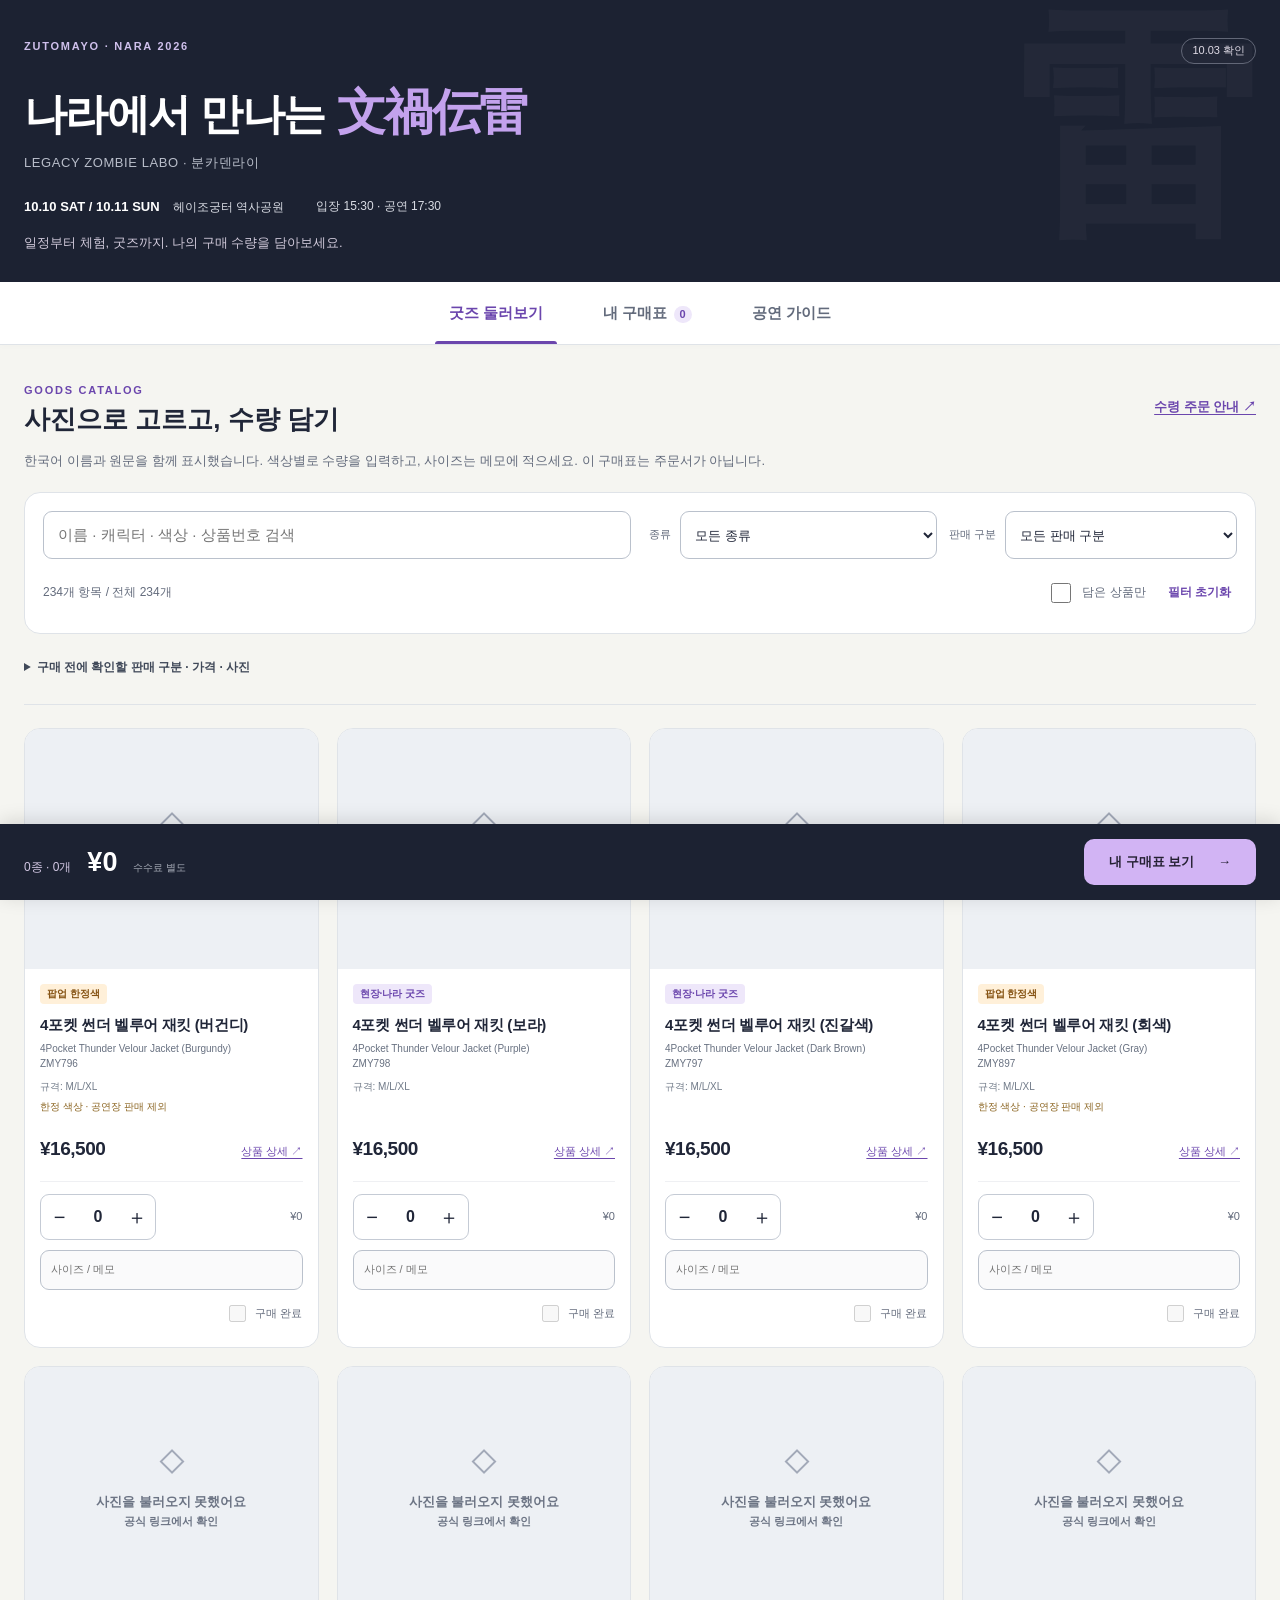
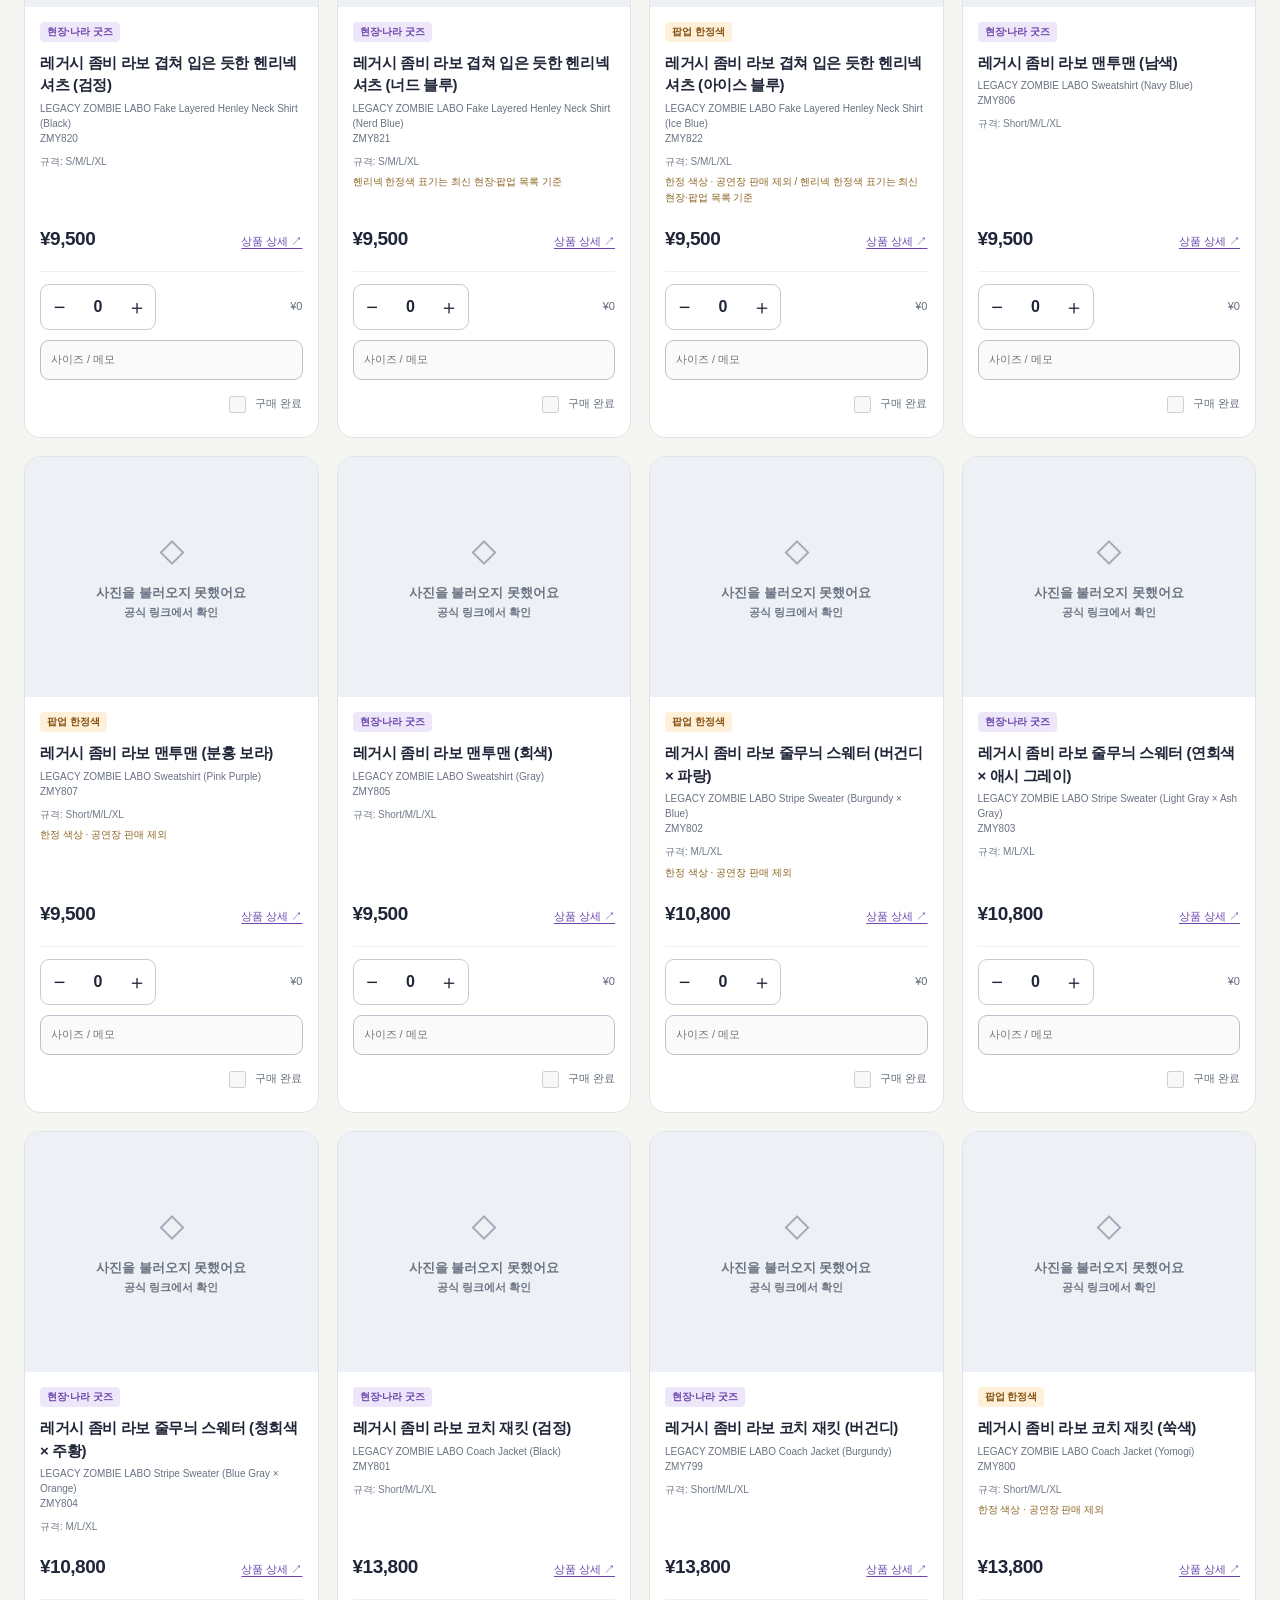
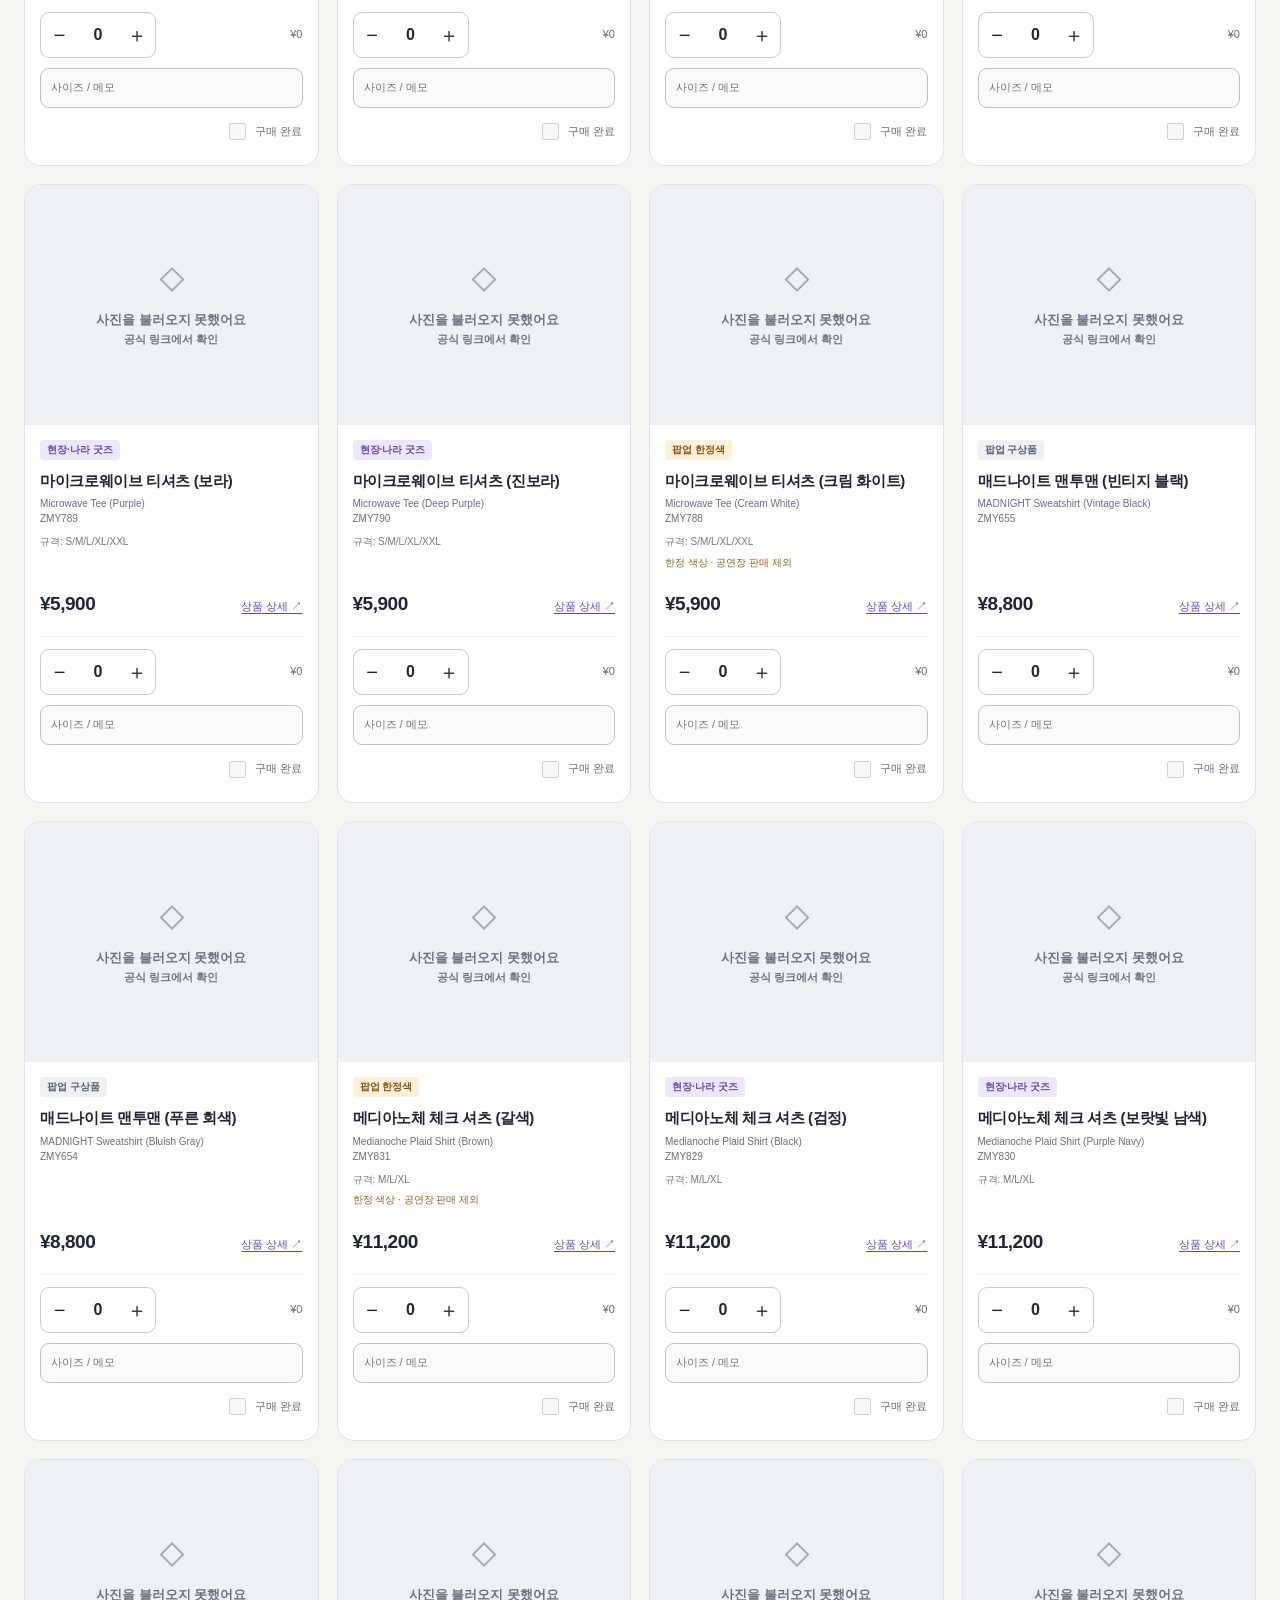
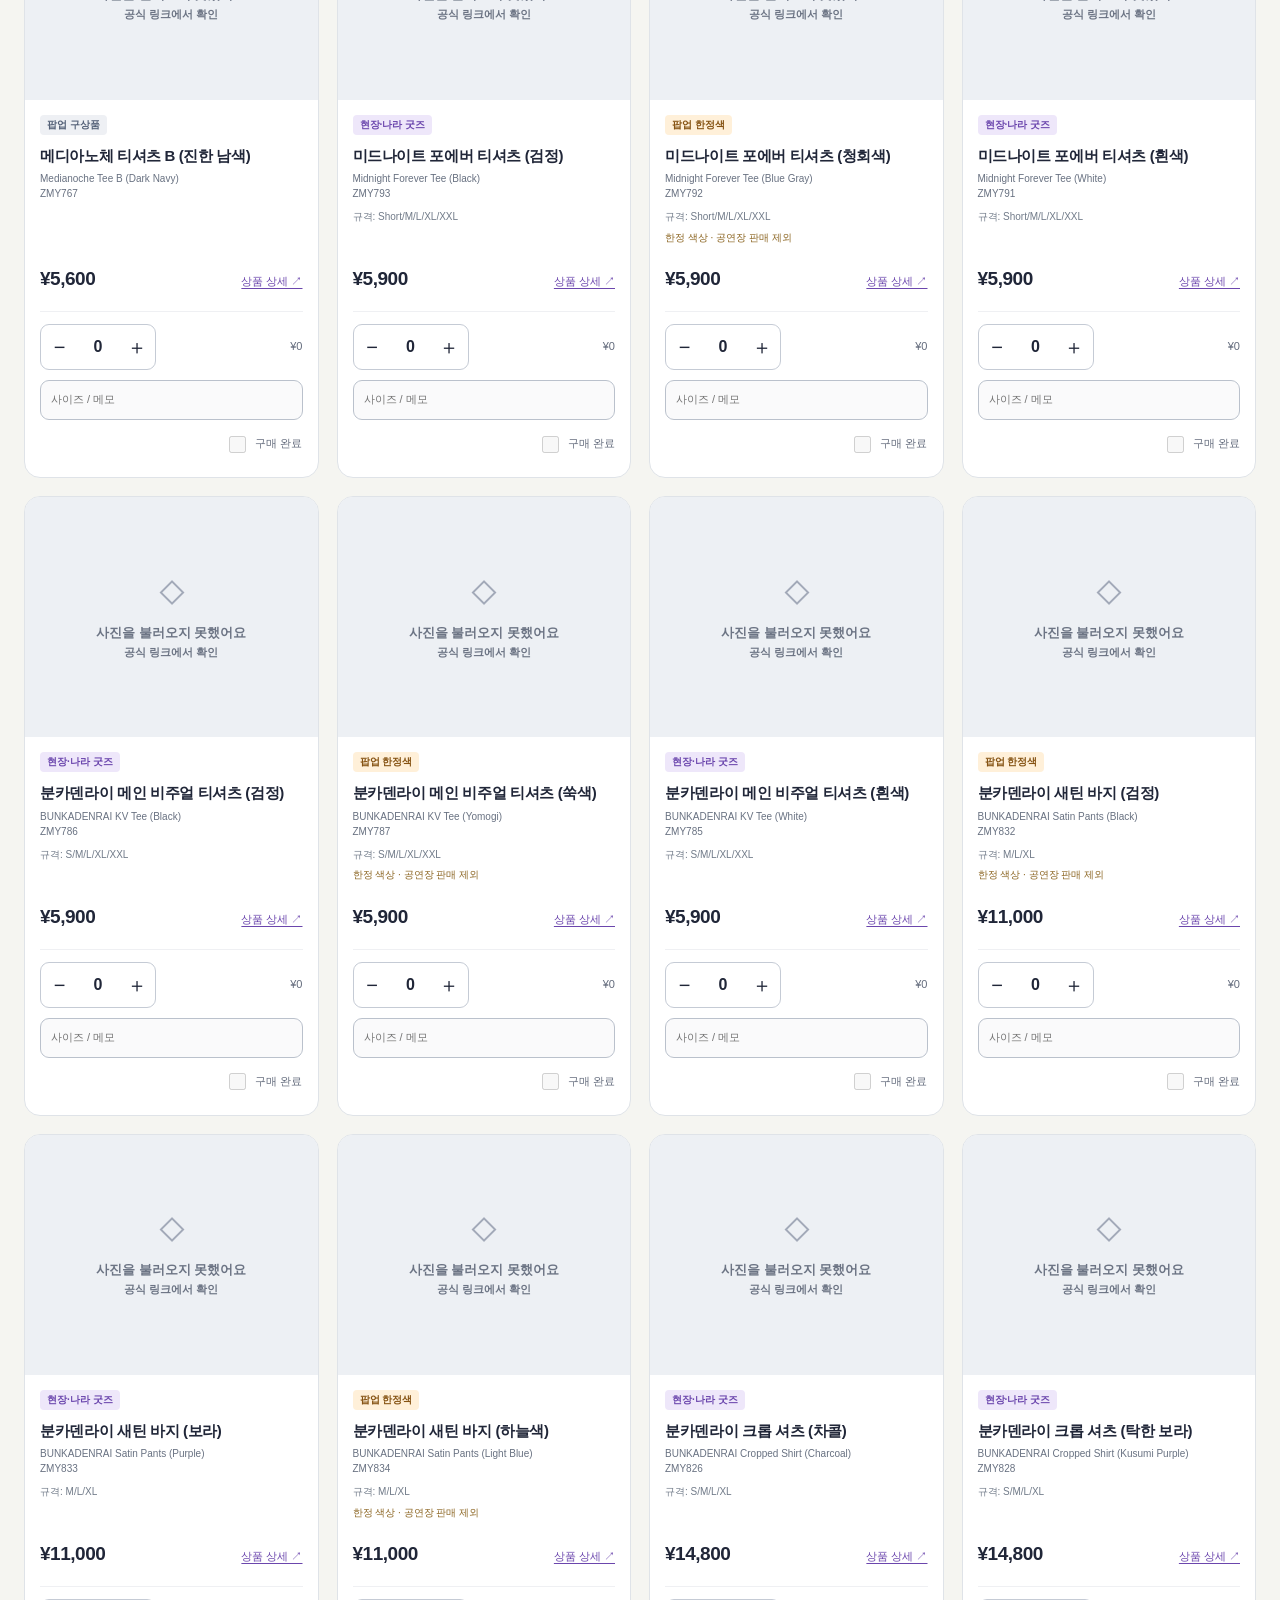
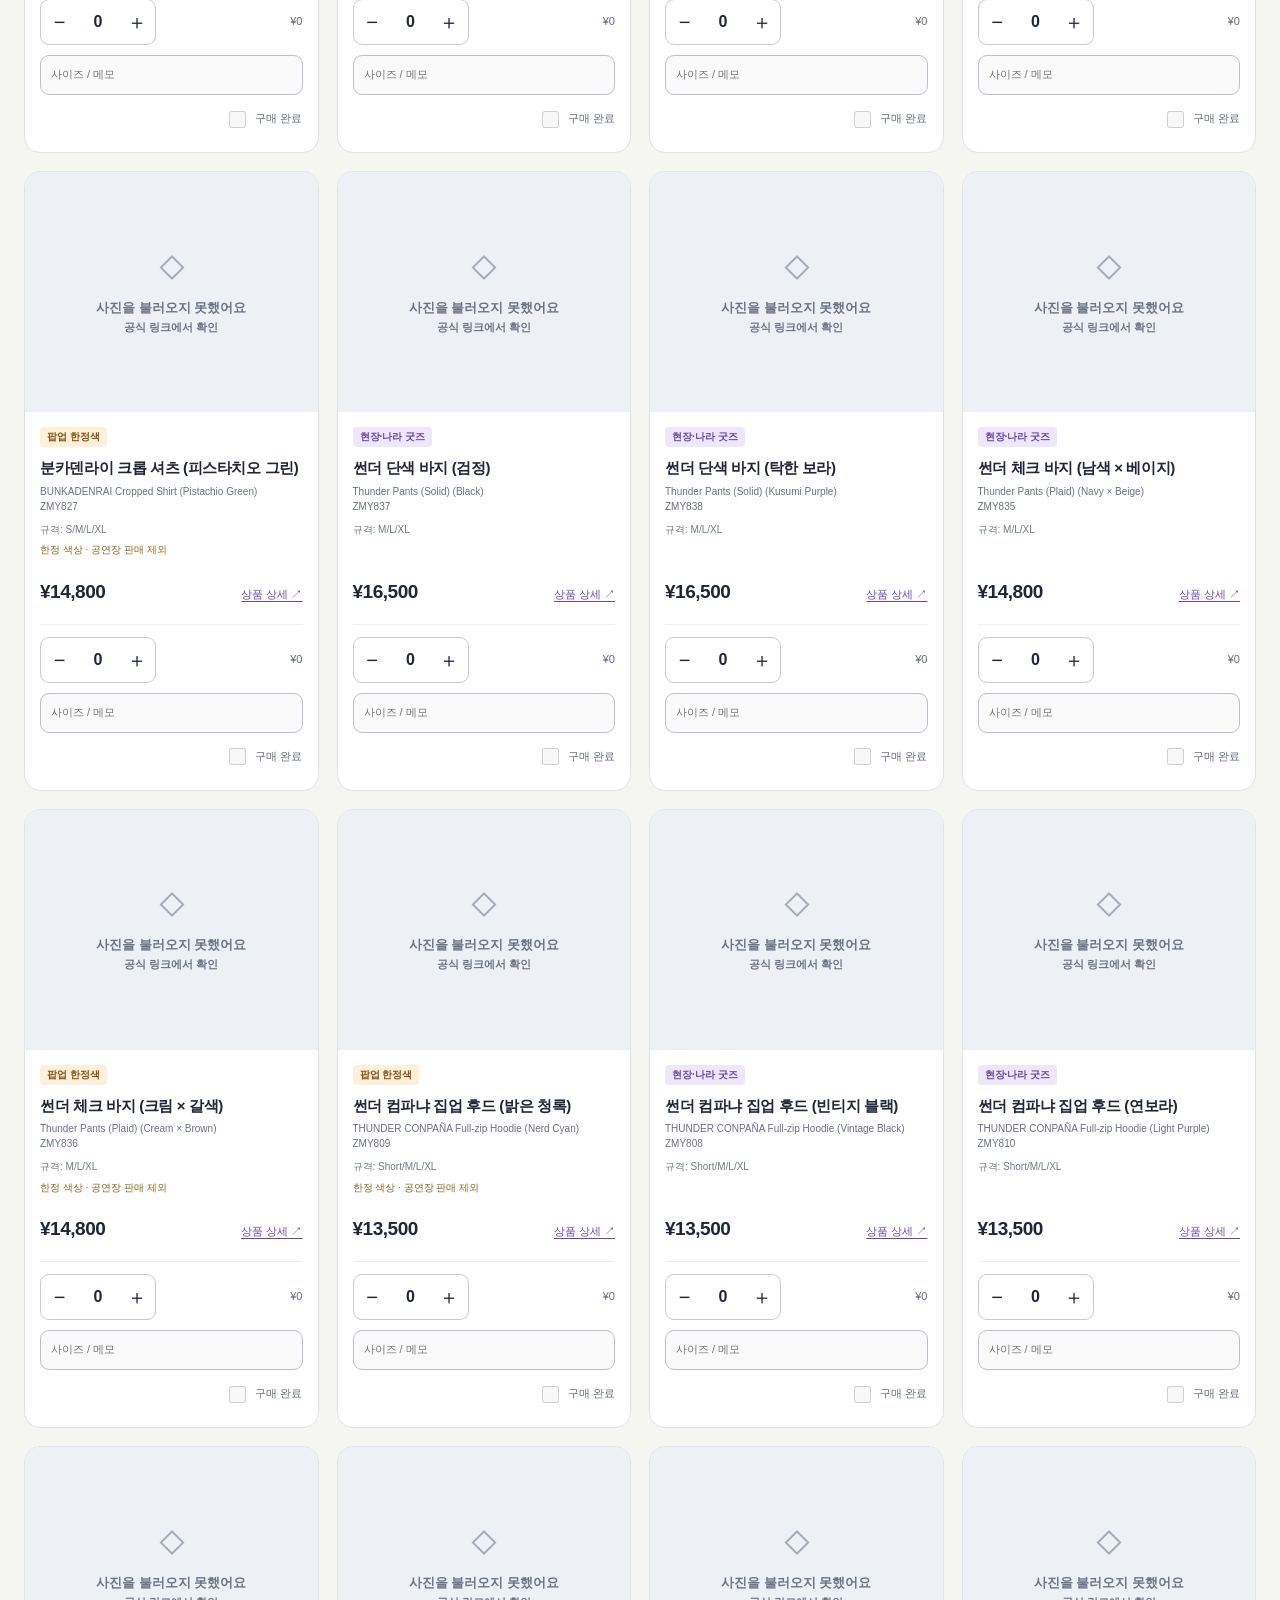
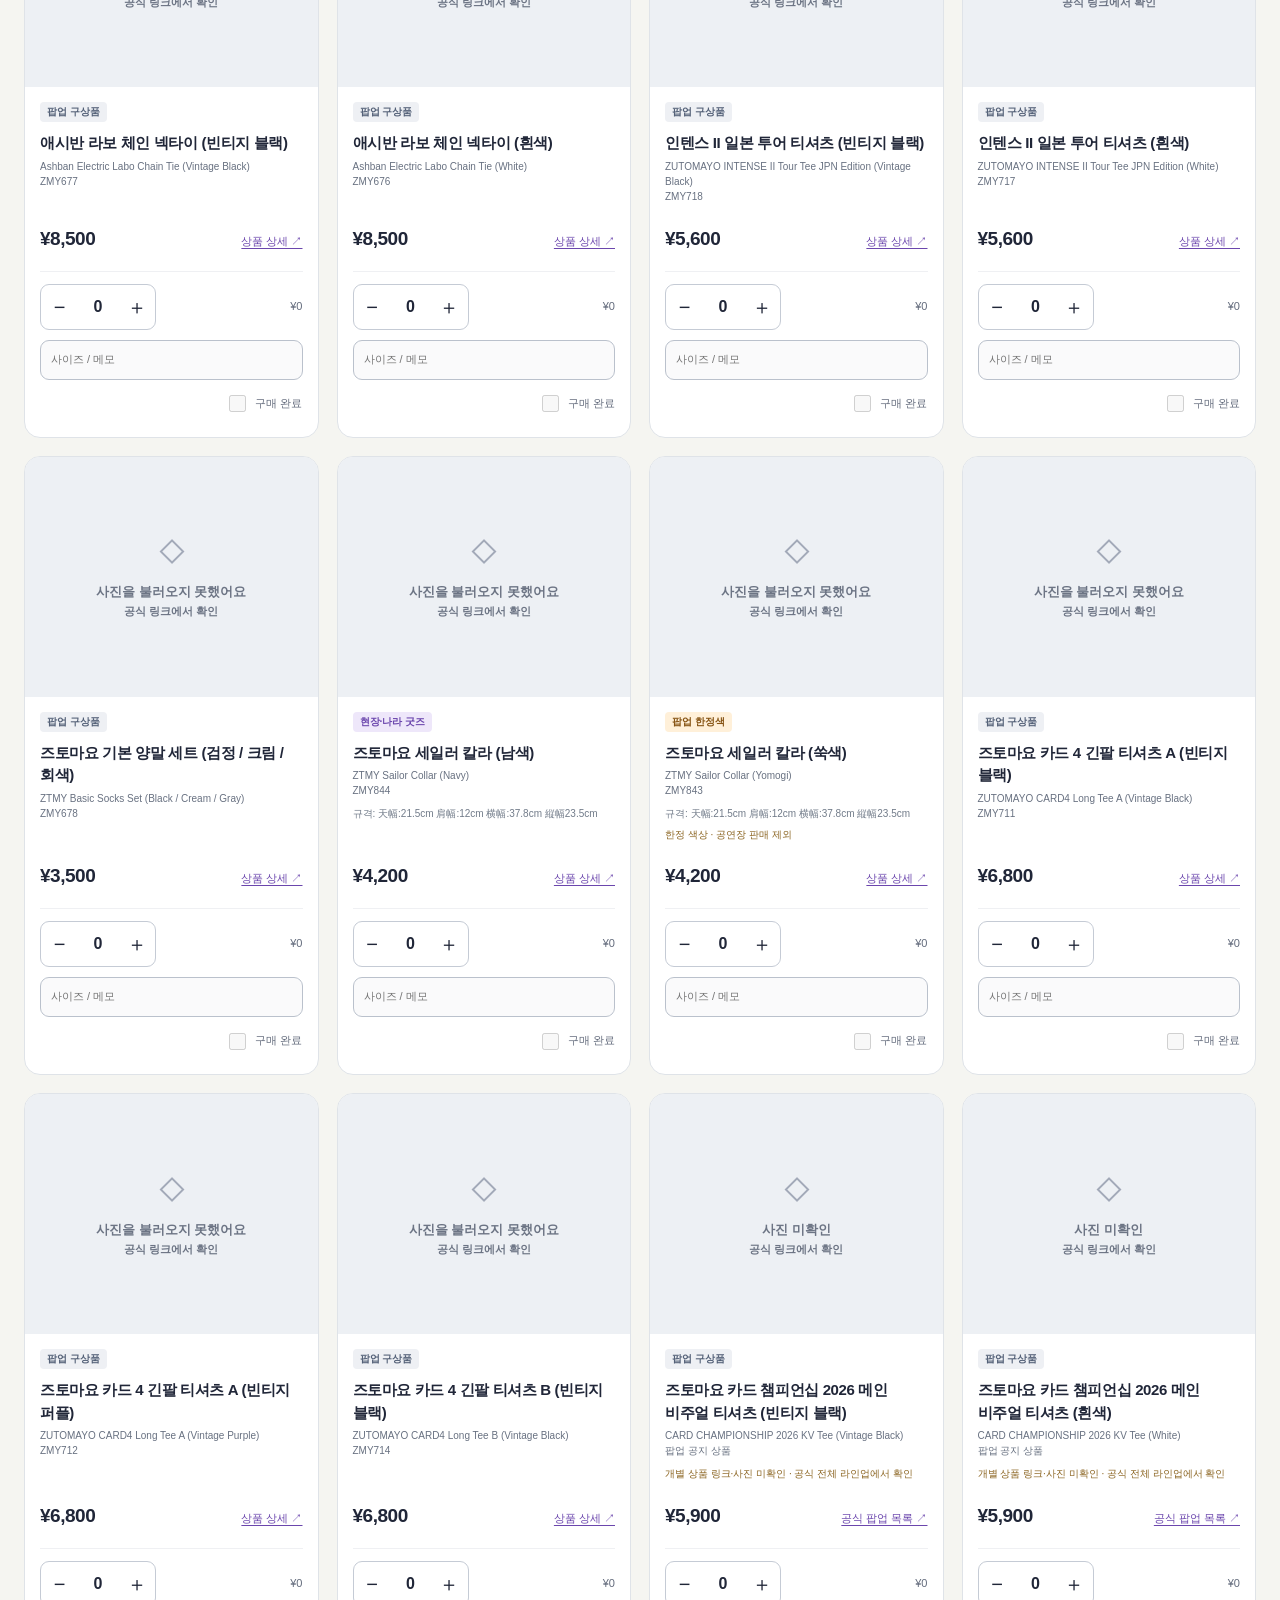
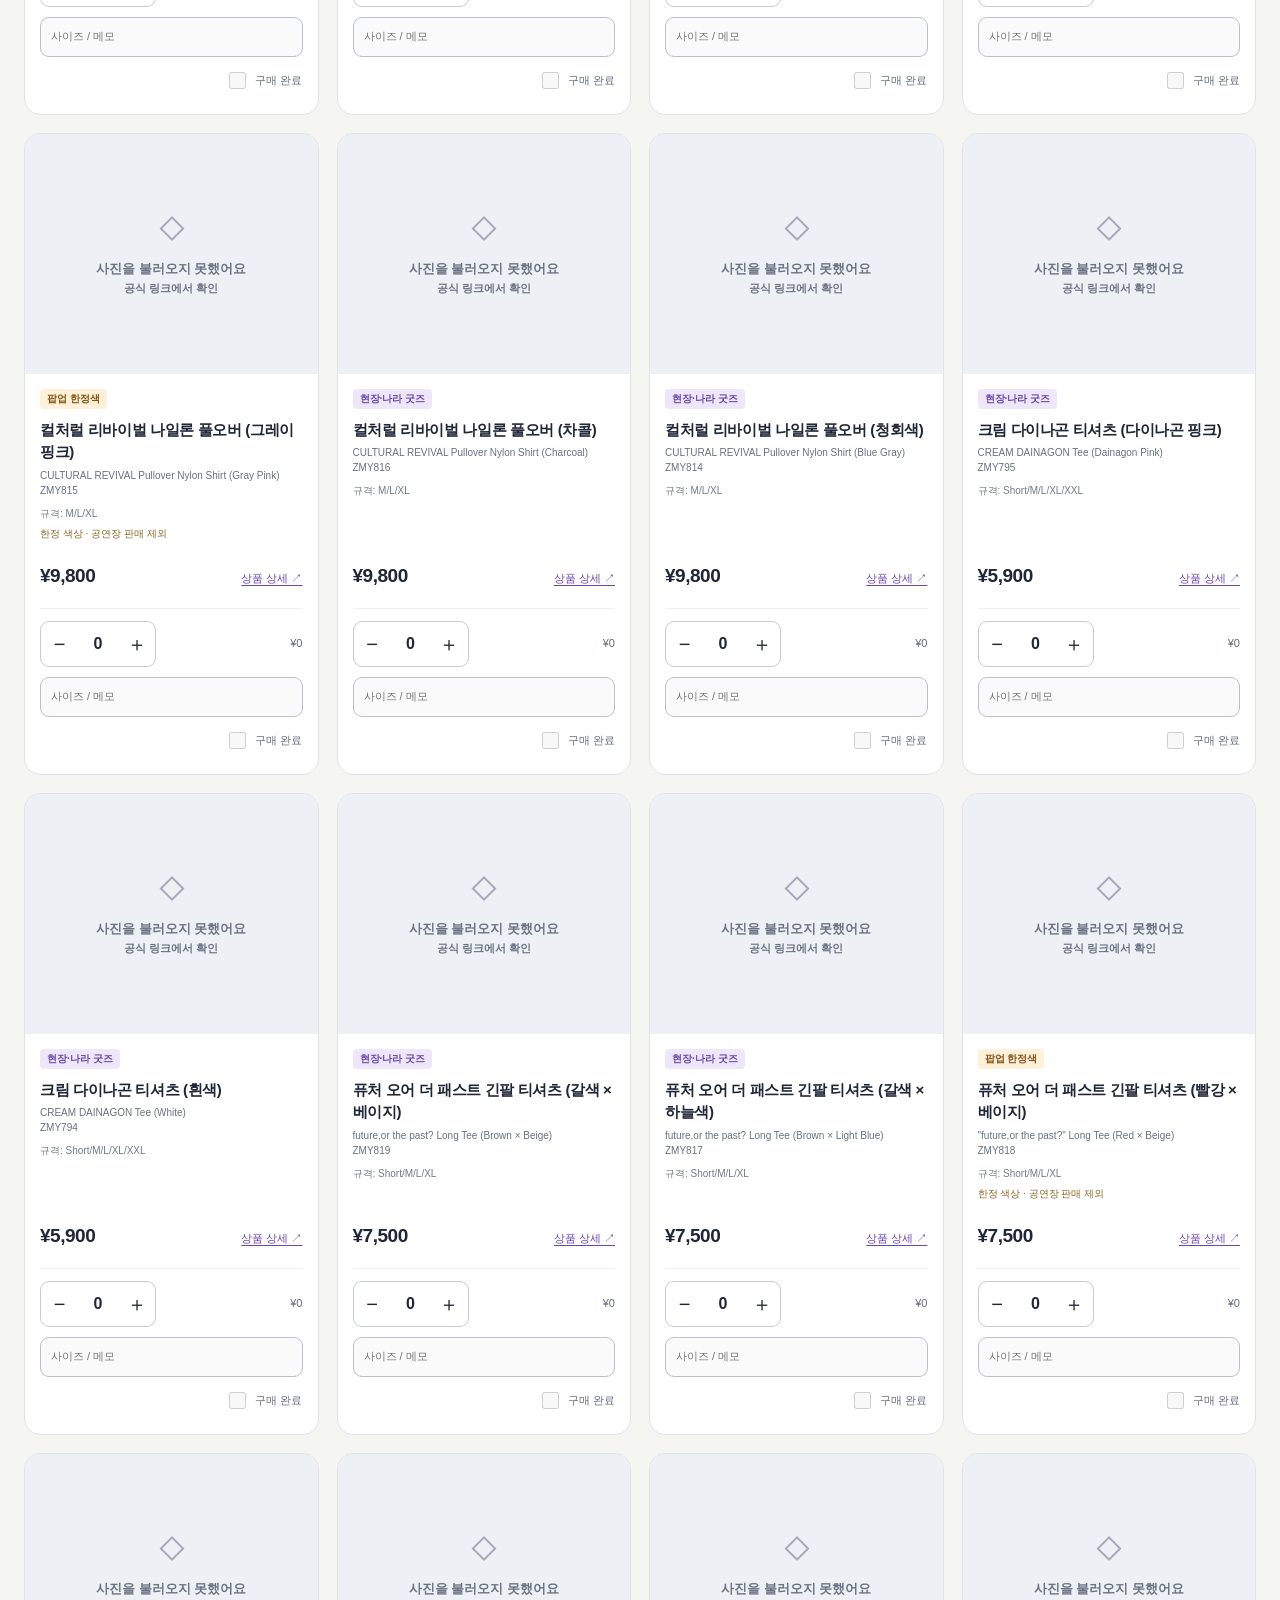
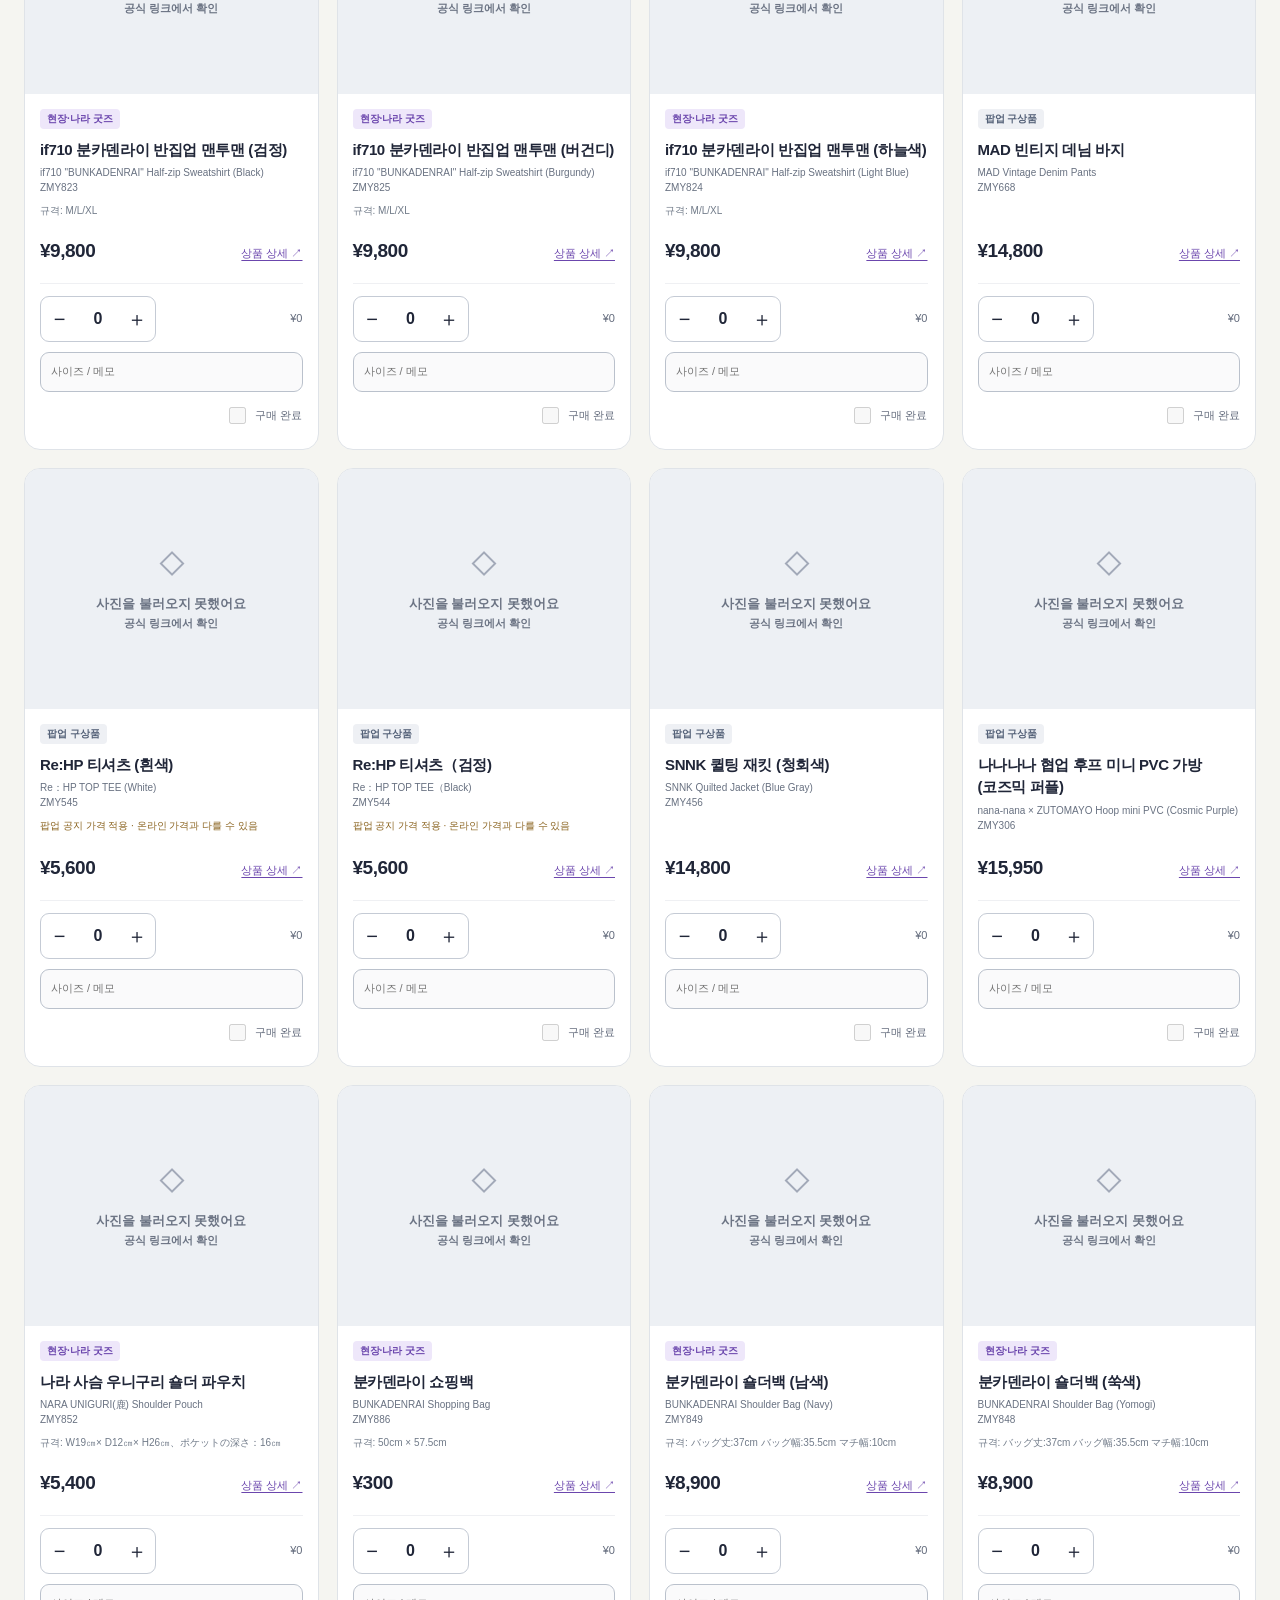
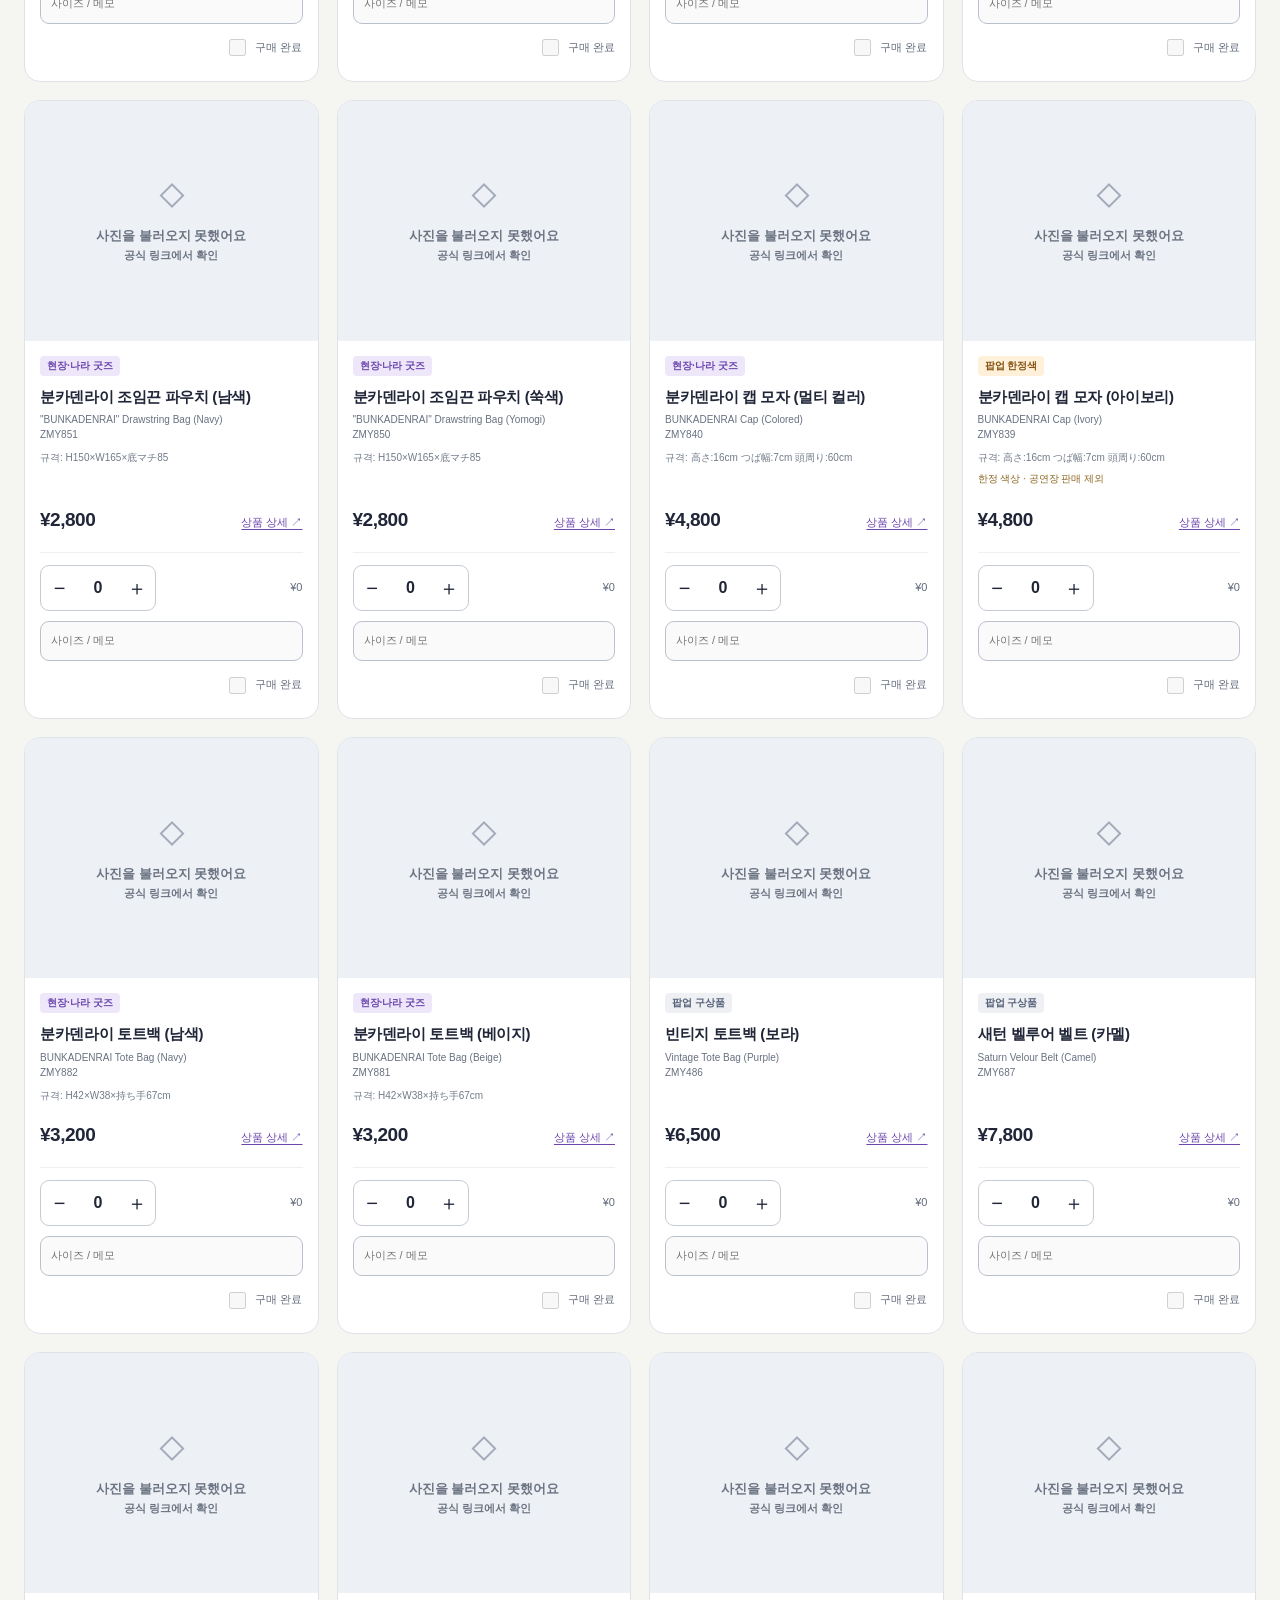
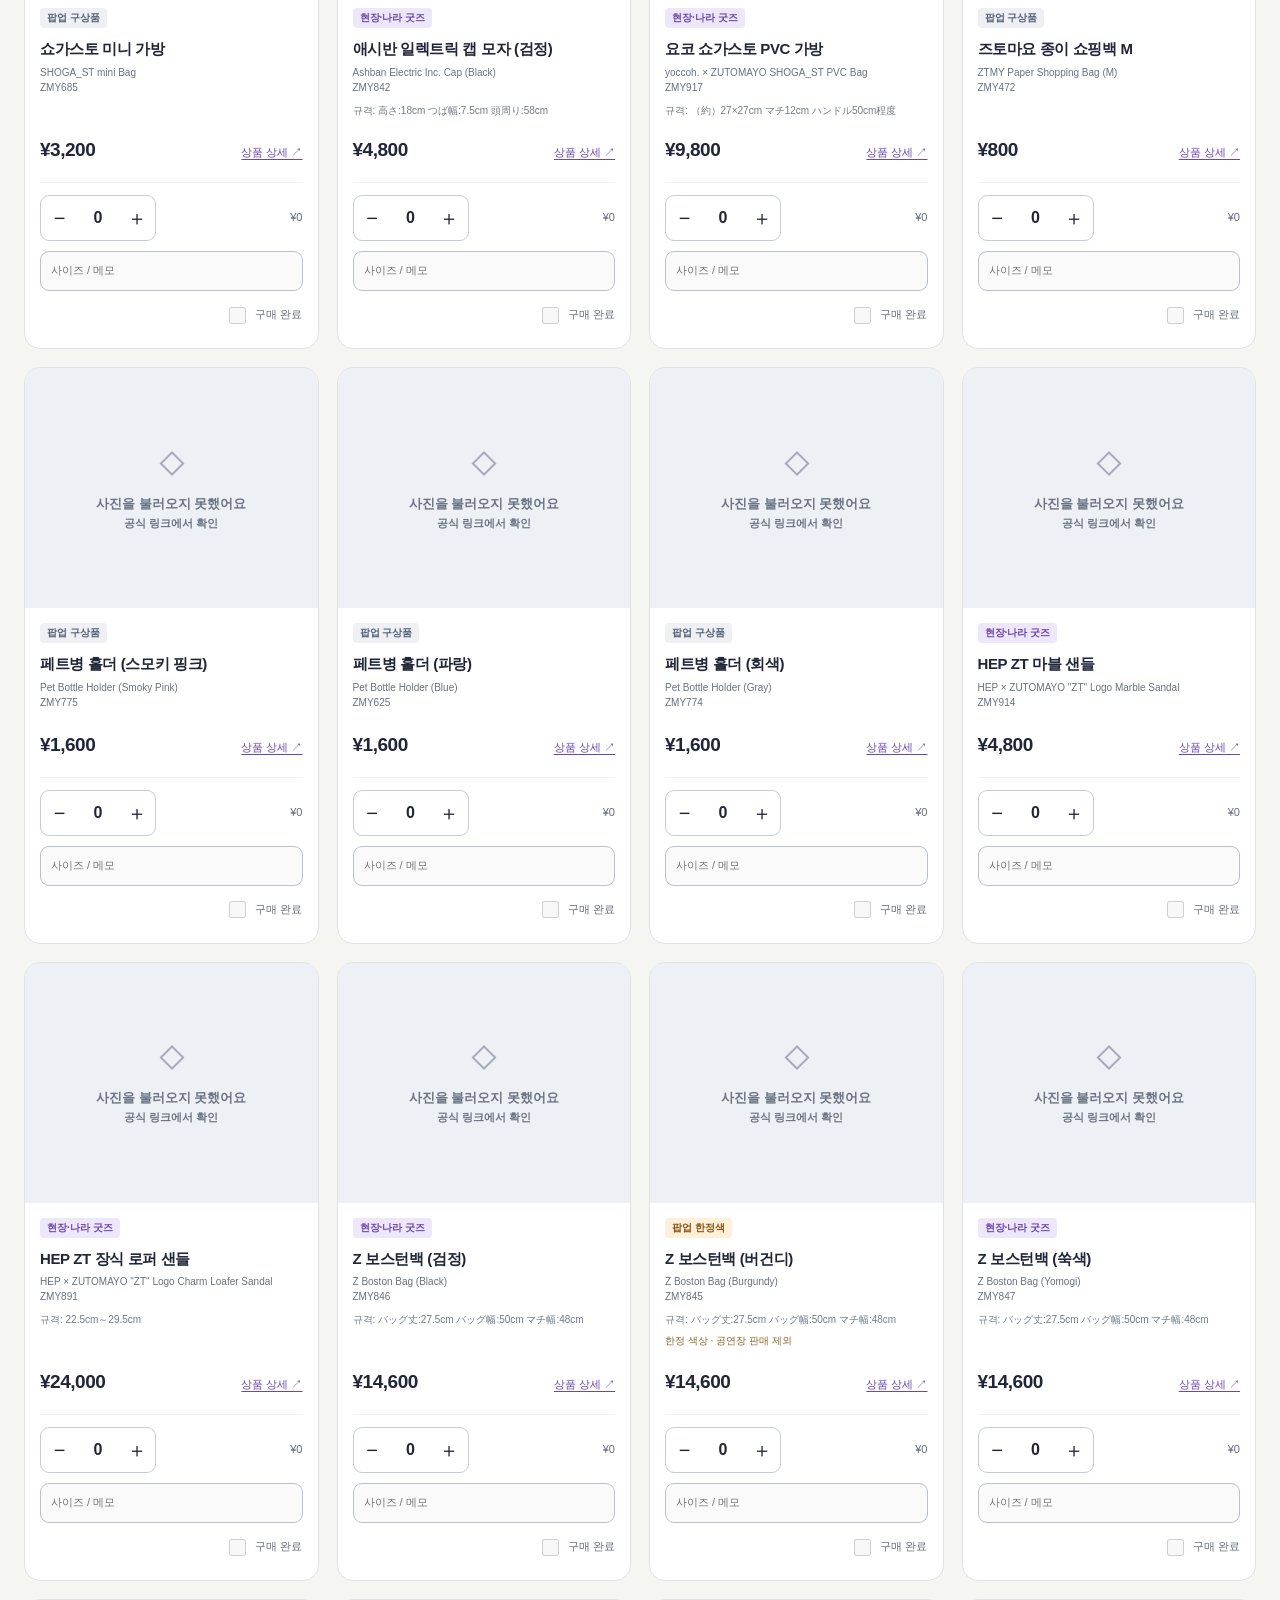
==== index.html @ 3fb605ea "Add Korean Nara concert guide and mobile goods planner" ====
<!doctype html>
<html lang="ko">
<head>
<meta charset="utf-8">
<meta name="viewport" content="width=device-width,initial-scale=1,viewport-fit=cover">
<meta name="theme-color" content="#1c2232">
<meta name="description" content="2026 즛토마요 나라콘 일정·체험·굿즈 한국어 가이드와 사진 구매 체크리스트">
<title>즈토마요 나라콘 · 굿즈와 관람 가이드</title>
<style>:root{color-scheme:light;--ink:#202638;--muted:#636b7c;--line:#dfe3e8;--paper:#f5f5f1;--purple:#6b46ad;--pale:#eee7fa;--green:#245642;--radius:16px}
*{box-sizing:border-box}html{scroll-behavior:auto;scroll-padding-top:78px;scroll-padding-bottom:110px}body{margin:0;background:var(--paper);color:var(--ink);font-family:-apple-system,BlinkMacSystemFont,"Segoe UI","Noto Sans KR",Arial,sans-serif;line-height:1.6;font-size:15px;overflow-wrap:anywhere}button,input,select,textarea{font:inherit;scroll-margin-top:80px;scroll-margin-bottom:110px}button,a,input,select,textarea{-webkit-tap-highlight-color:transparent}button{cursor:pointer;border:1px solid var(--line);background:#fff;color:var(--ink);border-radius:10px;min-height:44px;padding:9px 14px;font-weight:650}button:hover{border-color:var(--purple);background:#f7f3ff}button:disabled{opacity:.45;cursor:default}a{color:var(--purple);text-underline-offset:3px}a:hover{color:#432174}input,select,textarea{border:1px solid #bac1cc;border-radius:9px;min-height:44px;background:#fff;color:var(--ink);padding:10px;max-width:100%}input[type=checkbox]{accent-color:var(--purple);width:20px;height:20px;min-height:20px;flex-shrink:0;cursor:pointer}input[type=number]{appearance:textfield;-moz-appearance:textfield}input::-webkit-inner-spin-button,input::-webkit-outer-spin-button{appearance:none;margin:0}input:focus-visible,button:focus-visible,a:focus-visible,select:focus-visible,summary:focus-visible,textarea:focus-visible{outline:3px solid #ae89dc;outline-offset:3px}h1,h2,h3,p{margin-top:0}h1,h2,h3{word-break:keep-all}h2{font-size:26px;line-height:1.4;margin-bottom:0}h3{font-size:18px}strong{font-weight:750}[hidden]{display:none!important}.sr-only{position:absolute;width:1px;height:1px;padding:0;margin:-1px;clip:rect(0,0,0,0);overflow:hidden;white-space:nowrap;border:0}.skip{position:fixed;left:12px;top:0;transform:translateY(-150%);padding:12px;background:white;z-index:50}.skip:focus-visible{top:12px;transform:translateY(0)}
.hero{background:#1c2232;color:#fff;padding:38px max(24px,calc((100vw - 1240px)/2)) 28px;position:relative;overflow:hidden}.hero:after{content:"雷";position:absolute;right:max(24px,calc((100vw - 1250px)/2));top:10px;color:#ffffff08;font-family:serif;font-weight:800;font-size:240px;line-height:1;pointer-events:none}.hero-top{display:flex;justify-content:space-between;gap:12px;position:relative;z-index:1}.eyebrow{font-size:11px;letter-spacing:.16em;font-weight:750;color:var(--purple)}.hero .eyebrow{color:#cfc0ec}.verified{font-size:11px;border:1px solid #626777;border-radius:20px;padding:3px 10px;color:#dfdbe6}.hero h1{font-size:43px;line-height:1.16;letter-spacing:-.035em;margin:21px 0 12px;position:relative;z-index:1}.hero h1 br{display:none}.hero h1 span{color:#c3a2ed;margin-left:12px;font-family:serif;font-size:49px}.subtitle{color:#b8bdc9;font-size:13px;letter-spacing:.045em;margin-bottom:23px}.event-strip{display:flex;gap:32px;font-size:12px;color:#d9dce4;position:relative;z-index:1}.event-strip b{margin-right:10px;color:white;font-size:13px}.hero-note{color:#d1cadb;font-size:13px;margin:15px 0 0}.tabs{position:sticky;top:0;z-index:10;display:flex;justify-content:center;background:#fff;border-bottom:1px solid var(--line);box-shadow:0 2px 6px #20263804;padding:0 12px}.tabs button{border:0;border-radius:0;min-height:62px;padding:14px 30px;color:var(--muted);position:relative;background:transparent;white-space:nowrap}.tabs button[aria-current=page]{color:var(--purple)}.tabs button[aria-current=page]:after{content:"";position:absolute;bottom:0;left:16px;right:16px;height:3px;background:var(--purple);border-radius:4px 4px 0 0}.tabs span{display:inline-block;background:var(--pale);color:var(--purple);border-radius:20px;font-size:11px;padding:0 6px;margin-left:2px}
main{max-width:1280px;padding:32px 24px 128px;margin:auto}.section-title{display:flex;justify-content:space-between;gap:20px;align-items:center}.text-link{font-size:13px;font-weight:650}.intro{margin:14px 0 20px;font-size:13px}.muted{color:var(--muted)}.filters{padding:18px;background:#fff;border:1px solid var(--line);border-radius:var(--radius);display:grid;grid-template-columns:1fr 1fr;gap:12px 18px;margin-bottom:14px}.search-label{align-self:end}.search-label input{width:100%;padding-left:14px;min-height:48px}.selects{display:flex;gap:12px}.selects label{white-space:nowrap;font-size:11px;color:var(--muted);display:flex;align-items:center;gap:9px;flex:1;min-width:0}.selects select{width:100%;font-size:13px;min-height:48px}.filter-footer{grid-column:1/-1;display:flex;align-items:center;gap:16px;font-size:12px;color:var(--muted)}.filter-footer #result-count{margin-right:auto}.check{display:inline-flex;align-items:center;gap:8px;min-height:44px;font-size:12px}.link-button{border:none;background:transparent;padding:6px;min-height:44px;color:var(--purple);font-size:12px}.notice{font-size:12px;color:#5b6170;margin-bottom:23px;border-bottom:1px solid var(--line);padding-bottom:12px}.notice summary{cursor:pointer;min-height:44px;padding:10px 0;color:#404959;font-weight:650}.notice div{padding:6px 12px;max-width:900px}.notice p{margin:0 0 12px}.goods-grid{display:grid;grid-template-columns:repeat(4,minmax(0,1fr));gap:18px}.good-card{border:1px solid var(--line);border-radius:var(--radius);overflow:hidden;background:#fff;display:flex;flex-direction:column;position:relative;min-width:0}.good-card.selected{border-color:#9975c8;box-shadow:0 0 0 1px #9975c8}.good-card.bought{border-color:#75a38b}.image-button{height:240px;border:0;display:block;overflow:hidden;border-radius:0;background:#edf0f4;padding:0;position:relative;width:100%}.image-button:hover{background:#e9ecf2}.image-button img{width:100%;height:100%;object-fit:contain;display:block}.image-button:focus-visible{outline-offset:-4px}.photo-count{position:absolute;bottom:8px;right:8px;background:#fffE;color:#4a5263;border-radius:5px;padding:2px 7px;font-size:10px;box-shadow:0 1px 5px #0001}.photo-fallback{display:flex;justify-content:center;align-items:center;height:100%;padding:20px;font-size:13px;color:#6c7484;text-align:center;flex-direction:column}.photo-fallback strong{font-size:25px;color:#a2a9b8;margin-bottom:10px}.card-body{padding:15px;display:flex;flex-direction:column;flex:1;min-width:0}.scope-tag{font-size:10px;font-weight:650;color:var(--purple);background:var(--pale);border-radius:4px;padding:3px 7px;align-self:start;line-height:1.4}.scope-tag.limited{background:#fff0d9;color:#855212}.scope-tag.craft{background:#e6efe9;color:#345b44}.scope-tag.old{background:#eef0f4;color:#536077}.good-card h3{font-size:15px;line-height:1.5;margin:10px 0 4px;letter-spacing:-.025em}.original{font-size:10px;line-height:1.5;color:#687181;margin:0 0 8px}.size-info{font-size:10px;line-height:1.55;color:#717b89;margin:0 0 5px}.item-note{font-size:10px;line-height:1.55;color:#8a631f;margin:0 0 7px}.price-line{display:flex;align-items:baseline;justify-content:space-between;gap:8px;margin-top:auto;padding-top:10px}.price{font-size:19px;font-weight:800;font-variant-numeric:tabular-nums;letter-spacing:-.025em}.product-link{font-size:11px;padding:8px 0;min-height:40px;display:inline-flex;align-items:center}.qty-line{display:flex;gap:10px;align-items:center;justify-content:space-between;margin-top:9px;padding-top:12px;border-top:1px solid #eff0f3}.qty-control{display:inline-flex;align-items:center;border:1px solid #c5cbd5;border-radius:9px;overflow:hidden;flex-shrink:0;background:#fff}.qty-control button{width:37px;min-height:44px;padding:0;border:0;border-radius:0;font-size:20px;font-weight:400;background:transparent}.qty-control input{border:0;border-radius:0;padding:4px;width:40px;min-height:44px;text-align:center;font-size:16px;font-weight:750}.row-subtotal{font-size:11px;color:var(--muted);font-variant-numeric:tabular-nums}.card-memo{margin-top:10px;font-size:11px;width:100%;min-height:40px;background:#fafafb}.bought-check{display:flex;align-items:center;justify-content:flex-end;gap:6px;font-size:11px;color:var(--muted);margin-top:6px;min-height:36px}.bought-check input{width:17px;height:17px;min-height:17px}.empty{text-align:center;padding:65px 16px;color:var(--muted)}.empty h3{color:var(--ink);font-size:20px;margin-bottom:10px}.empty p{font-size:14px}.empty-symbol{display:block;font-size:40px;color:#aa90c7;margin-bottom:14px}.empty .primary{background:var(--purple);color:white;margin-top:14px;border-color:var(--purple);padding:10px 25px}
.small-button{font-size:12px}.plan-metrics{display:grid;grid-template-columns:repeat(3,1fr);background:#fff;border:1px solid var(--line);border-radius:var(--radius);margin:20px 0;padding:22px}.plan-metrics>div{padding:0 20px;border-right:1px solid var(--line)}.plan-metrics>div:first-child{padding-left:0}.plan-metrics>div:last-child{border:0}.plan-metrics span{display:block;color:var(--muted);font-size:12px}.plan-metrics strong{display:block;font-size:30px;font-variant-numeric:tabular-nums}.plan-metrics>div:first-child strong{color:var(--purple)}.plan-toolbar{display:flex;flex-wrap:wrap;gap:8px}.plan-toolbar button{font-size:12px}.danger{color:#99454a}.storage-note{font-size:12px;color:var(--muted);margin:12px 0 22px}.plan-table-wrap{background:#fff;border:1px solid var(--line);border-radius:var(--radius);overflow:hidden}.plan-table{width:100%;border-collapse:collapse;font-size:12px}.plan-table th{text-align:left;font-weight:650;color:var(--muted);background:#eeeff3;padding:12px}.plan-table td{padding:14px 12px;border-top:1px solid var(--line);vertical-align:middle}.plan-product{display:flex;gap:14px;align-items:center}.plan-photo{width:74px;height:74px;flex-shrink:0;border:0;border-radius:8px;background:#eff0f4;padding:0;overflow:hidden}.plan-photo img{width:100%;height:100%;object-fit:contain;display:block}.plan-photo .photo-fallback{padding:3px;font-size:9px}.plan-photo .photo-fallback strong{font-size:17px;margin:0}.plan-product strong{display:block;font-size:13px;max-width:250px}.plan-product small{font-size:10px;color:var(--muted)}.plan-product a{font-size:11px}.plan-table .money{white-space:nowrap;font-variant-numeric:tabular-nums}.plan-table input[data-memo]{min-width:100px;width:100%;max-width:210px;font-size:12px}.plan-table .remove{font-size:18px;padding:5px;min-width:36px;background:transparent;border:0;color:var(--muted)}.plan-table tr.done{background:#f2f7f3}.done .plan-product strong{color:#507663}.plan-table .check-cell{text-align:center}.plan-table .check-cell label{display:inline-flex;align-items:center;gap:6px;min-height:44px}.mobile-label{display:none}
.guide-content{background:#fff;border:1px solid var(--line);border-radius:var(--radius);padding:28px;max-width:100%;min-width:0;overflow-wrap:anywhere;font-size:14px}.guide-content h1{font-size:26px;line-height:1.45}.guide-content h2{font-size:23px;border-bottom:1px solid var(--line);padding-bottom:12px;margin:38px 0 18px}.guide-content h3{font-size:18px;margin:25px 0 12px}.guide-content h4{font-size:16px}.guide-content p{margin:15px 0}.guide-content ul,.guide-content ol{padding-left:22px}.guide-content blockquote{margin:20px 0;padding:8px 16px;border-left:3px solid #ac8ad6;background:#f7f3fc;color:#51576a;font-size:13px}.guide-content img{max-width:100%;height:auto}.guide-content pre{overflow:auto;background:#f2f3f6;padding:16px}.guide-content code{font-size:12px;background:#f0edf6;border-radius:4px;padding:2px 4px}.table-scroll{width:100%;overflow-x:auto;overscroll-behavior-x:contain;border:1px solid var(--line);border-radius:8px;margin:16px 0;-webkit-overflow-scrolling:touch}.guide-content table{width:100%;border-collapse:collapse;font-size:12px;min-width:640px}.guide-content th,.guide-content td{padding:11px 13px;text-align:left;border-bottom:1px solid var(--line);vertical-align:top;min-width:110px}.guide-content th{background:#f0f1f5;white-space:nowrap}.guide-content td:first-child{font-weight:500;min-width:135px}.guide-content tr:last-child td{border-bottom:0}.guide-content details{border:1px solid var(--line);padding:14px;border-radius:9px;margin:18px 0}.guide-content summary{cursor:pointer;font-weight:650;min-height:44px}.guide-content :target{scroll-margin-top:80px;background:#faf5df}.footer{margin-top:36px;padding-top:20px;border-top:1px solid var(--line);font-size:11px;color:var(--muted);display:flex;justify-content:space-between;gap:20px}.footer p{margin:0}
.budget-bar{position:fixed;bottom:0;left:0;right:0;z-index:20;display:flex;justify-content:space-between;align-items:center;background:#1c2232;color:white;padding:15px max(24px,calc((100vw - 1240px)/2)) calc(15px + env(safe-area-inset-bottom));gap:16px;box-shadow:0 -3px 18px #0002}.budget-bar>div{display:flex;align-items:baseline;gap:16px}.budget-bar #budget-count{font-size:12px;color:#d4c9e5}.budget-bar strong{font-size:27px;line-height:1.2;font-variant-numeric:tabular-nums}.budget-bar small{font-size:10px;color:#a8adb8}.budget-bar button{background:#d2b4f4;color:#242032;border:0;border-radius:10px;padding:11px 25px;font-size:13px;min-height:46px}.budget-bar button:hover{background:#e1cafa}.budget-bar button span{margin-left:20px}
dialog{border:0;border-radius:18px;padding:22px;width:min(94vw,720px);max-height:92dvh;color:var(--ink);box-shadow:0 20px 60px #0003;overflow:auto}dialog::backdrop{background:#161c2cbb}.dialog-head{display:flex;align-items:center;justify-content:space-between;gap:16px}.dialog-head h2{font-size:17px}.dialog-head button{border:0;font-size:19px;padding:4px 12px;flex-shrink:0}.gallery-frame{height:min(52dvh,500px);background:#f0f1f5;border-radius:10px;display:flex;align-items:center;justify-content:center;margin:12px 0;overflow:hidden}.gallery-frame img{width:100%;height:100%;object-fit:contain}.gallery-controls{display:flex;align-items:center;justify-content:center;gap:22px}.gallery-controls span{font-size:12px}.gallery-controls button{width:50px;font-size:19px}.gallery-controls button:disabled{visibility:hidden}#gallery-note{font-size:11px;margin:12px 0 7px}#confirm-dialog{width:min(90vw,420px);padding:26px}#confirm-dialog h2{font-size:21px}#confirm-dialog p{font-size:13px;color:var(--muted);margin:16px 0 24px}.confirm-actions{display:flex;justify-content:flex-end;gap:10px}.toast{position:fixed;bottom:110px;left:50%;transform:translateX(-50%);background:#38304a;color:#fff;z-index:80;padding:12px 20px;border-radius:10px;max-width:calc(100vw - 28px);width:max-content;font-size:13px;box-shadow:0 4px 20px #0002}.no-js{position:fixed;top:65px;left:12px;right:12px;background:#fff;padding:20px;z-index:30;box-shadow:0 2px 15px #0002}
@media(min-width:1500px){.image-button{height:265px}}
@media(max-width:1050px){.goods-grid{grid-template-columns:repeat(3,minmax(0,1fr))}.image-button{height:230px}.plan-table th,.plan-table td{padding:12px 8px}.plan-photo{width:55px;height:55px}.plan-product{gap:9px}.plan-product strong{max-width:190px}.plan-table .qty-control button{width:30px}.plan-table .qty-control input{width:32px}}
@media(max-width:760px){.hero{padding:25px 20px 23px}.hero h1{font-size:31px}.hero h1 br{display:block}.hero h1 span{font-size:46px;margin-left:0;display:block;margin-top:9px}.hero:after{right:-24px;top:48px;font-size:240px}.hero-top{align-items:center}.event-strip{flex-direction:column;gap:5px}.event-strip b{display:block;margin-bottom:3px}.subtitle{margin-bottom:15px;font-size:11px}.hero-note{font-size:11px}.tabs{padding:0 8px}.tabs button{min-height:56px;padding:12px 13px;font-size:12px;flex:1}.tabs button[aria-current=page]:after{left:9px;right:9px}main{padding:24px 16px 130px}h2{font-size:22px}.section-title{align-items:flex-start;gap:12px}.section-title .text-link{font-size:11px;max-width:100px;margin-top:18px;text-align:right}.section-title .small-button{font-size:11px;padding:8px;margin-top:10px}.eyebrow{font-size:10px}.intro{font-size:12px;margin-top:12px}.filters{grid-template-columns:1fr;padding:13px;gap:10px}.filter-footer{gap:10px;font-size:11px;flex-wrap:wrap}.filter-footer .check,.link-button{font-size:11px}.selects{gap:10px}.selects label{display:block}.selects select{font-size:12px;margin-top:4px;padding-left:7px}.search-label input{font-size:13px}.notice{font-size:11px}.notice summary{font-size:11px}.goods-grid{grid-template-columns:repeat(2,minmax(0,1fr));gap:12px}.image-button{height:auto;aspect-ratio:1}.card-body{padding:11px}.good-card h3{font-size:13px;line-height:1.5;margin-top:9px}.original{font-size:9px;line-height:1.5}.scope-tag{font-size:9px}.price-line{align-items:flex-start;flex-wrap:wrap;gap:0;padding-top:5px}.price{font-size:18px}.product-link{font-size:10px;min-height:34px;padding:5px 0}.qty-line{margin-top:5px;gap:3px;flex-wrap:wrap;padding-top:9px}.qty-control{width:100%;justify-content:space-between}.qty-control button{width:40px;min-height:44px}.qty-control input{width:40px;min-height:44px}.row-subtotal{font-size:10px;display:block;width:100%;text-align:right;margin-top:3px}.card-memo{min-height:44px;font-size:11px}.size-info,.item-note{font-size:9px}.bought-check{font-size:10px;min-height:38px}.plan-metrics{padding:15px 12px;gap:0}.plan-metrics>div{padding:0 11px}.plan-metrics span{font-size:10px}.plan-metrics strong{font-size:21px;margin-top:5px}.plan-toolbar{display:grid;grid-template-columns:1fr 1fr;gap:8px}.plan-toolbar button{padding:9px;font-size:11px}.storage-note{font-size:11px}.plan-table-wrap{border:none;background:transparent;overflow:visible}.plan-table,.plan-table tbody{display:block;width:100%}.plan-table thead{display:none}.plan-table tr{display:grid;grid-template-columns:1fr 1fr;gap:10px;border:1px solid var(--line);border-radius:14px;background:white;padding:13px;margin-bottom:12px;position:relative}.plan-table td{display:block;border:0;padding:0;min-width:0}.plan-table .check-cell{grid-column:1;grid-row:1;text-align:left}.plan-table .mobile-label{display:inline;font-size:11px;color:var(--muted);margin-right:8px}.plan-table .product-cell{grid-column:1/-1;grid-row:2}.plan-product strong{max-width:none;font-size:13px}.plan-photo{height:68px;width:68px}.plan-table .unit-cell{grid-column:1;grid-row:3;align-self:end}.plan-table .subtotal-cell{grid-column:2;grid-row:3;text-align:right;align-self:end}.plan-table .subtotal-cell .mobile-label{display:block;margin-right:0}.plan-table .row-subtotal{font-size:15px;font-weight:750;color:var(--ink)}.plan-table .quantity-cell{grid-column:1;grid-row:4}.plan-table .memo-cell{grid-column:2;grid-row:4}.plan-table .memo-cell input{max-width:none;min-width:0;font-size:11px;min-height:46px}.plan-table .remove-cell{grid-column:2;grid-row:1;text-align:right}.plan-table .remove{min-height:44px}.plan-table .check-cell input{width:19px;height:19px}.plan-table .qty-control{height:46px}.plan-table .qty-control button{width:40px}.plan-table .qty-control input{width:40px}.guide-content{padding:17px;font-size:12px}.guide-content h1{font-size:22px}.guide-content h2{font-size:20px}.guide-content h3{font-size:16px}.guide-content blockquote{font-size:11px;padding:6px 11px}.guide-content table{font-size:11px;min-width:610px}.guide-content th,.guide-content td{padding:10px}.guide-content details{padding:10px}.guide-content summary{font-size:12px}.footer{display:block;font-size:10px}.footer p+p{margin-top:12px}.budget-bar{padding:12px 16px calc(12px + env(safe-area-inset-bottom));gap:12px}.budget-bar>div{display:grid;grid-template-columns:auto auto;gap:1px 9px}.budget-bar #budget-count{grid-column:1/-1;font-size:10px}.budget-bar strong{font-size:24px}.budget-bar small{font-size:9px;align-self:end;padding-bottom:3px}.budget-bar button{font-size:12px;padding:10px 15px}.budget-bar button span{margin-left:8px}.toast{bottom:110px;font-size:12px}.dialog-head h2{font-size:14px}dialog{padding:16px}}
@media(max-width:370px){main{padding-left:12px;padding-right:12px}.hero{padding-left:16px;padding-right:16px}.tabs button{font-size:11px;padding:11px 8px}.goods-grid{gap:9px}.card-body{padding:9px}.plan-metrics strong{font-size:18px}.budget-bar{padding-left:12px;padding-right:12px}.budget-bar strong{font-size:22px}.budget-bar button{padding:10px 12px}.budget-bar small{font-size:8px}}
@media(prefers-reduced-motion:reduce){html{scroll-behavior:auto}}
@media print{.hero{background:white;color:var(--ink);padding:0}.hero h1 span{color:var(--ink)}.tabs,.filters,.budget-bar,.plan-toolbar,.footer,.storage-note,.section-title button,.plan-table .remove,.plan-table .qty-control button,.no-js{display:none}.hero-top,.hero-note,.subtitle,.event-strip{color:var(--ink)}main{padding:16px 0;max-width:none}.plan-table-wrap{border:0}.plan-table,.plan-table tbody{display:table}.plan-table tbody{display:table-row-group}.plan-table thead{display:table-header-group}.plan-table tr{display:table-row}.plan-table td{display:table-cell}.plan-table .mobile-label{display:none}.plan-photo{display:none}.plan-table .qty-control,.plan-table input{border:0;background:none}input[type=checkbox]{appearance:auto}.plan-table .qty-control input{width:30px}.plan-table .row-subtotal{display:inline;width:auto;font-size:12px}.plan-table .money{white-space:normal}.plan-table .remove-cell{display:none}.plan-table th:last-child{display:none}.plan-metrics strong{font-size:20px}}
</style>
</head>
<body>
<a class="skip" href="#main">본문으로 이동</a>
<header class="hero">
  <div class="hero-top"><span class="eyebrow">ZUTOMAYO · NARA 2026</span><span class="verified">10.03 확인</span></div>
  <h1>나라에서 만나는<br><span>文禍伝雷</span></h1>
  <p class="subtitle">LEGACY ZOMBIE LABO · 분카덴라이</p>
  <div class="event-strip"><span><b>10.10 SAT / 10.11 SUN</b> 헤이조궁터 역사공원</span><span>입장 15:30 · 공연 17:30</span></div>
  <p class="hero-note">일정부터 체험, 굿즈까지. 나의 구매 수량을 담아보세요.</p>
</header>
<nav class="tabs" aria-label="자료 선택">
  <button type="button" data-tab="catalog" aria-current="page">굿즈 둘러보기</button>
  <button type="button" data-tab="plan">내 구매표 <span id="plan-badge">0</span></button>
  <button type="button" data-tab="guide">공연 가이드</button>
</nav>
<main id="main">
  <section id="catalog" class="panel" aria-labelledby="catalog-title">
    <div class="section-title"><div><span class="eyebrow">GOODS CATALOG</span><h2 id="catalog-title">사진으로 고르고, 수량 담기</h2></div><a class="text-link" href="https://zutomayo.net/bunka_denrai_Item_netorder/" target="_blank" rel="noopener noreferrer">수령 주문 안내 ↗</a></div>
    <p class="muted intro">한국어 이름과 원문을 함께 표시했습니다. 색상별로 수량을 입력하고, 사이즈는 메모에 적으세요. 이 구매표는 주문서가 아닙니다.</p>
    <div class="filters">
      <label class="search-label"><span class="sr-only">상품 검색</span><input type="search" id="search" placeholder="이름 · 캐릭터 · 색상 · 상품번호 검색" autocomplete="off"></label>
      <div class="selects"><label>종류<select id="category"><option value="">모든 종류</option></select></label><label>판매 구분<select id="scope"><option value="">모든 판매 구분</option><option>현장·나라 굿즈</option><option>팝업 한정색</option><option>팝업 구상품</option><option>명장 공예</option></select></label></div>
      <div class="filter-footer"><span id="result-count" role="status"></span><label class="check"><input type="checkbox" id="selected-only">담은 상품만</label><button type="button" class="link-button" id="clear-filters">필터 초기화</button></div>
    </div>
    <details class="notice"><summary>구매 전에 확인할 판매 구분 · 가격 · 사진</summary><div>
      <p><strong>현장·나라 굿즈</strong>는 공식 현장 수령·신상품 목록 기준입니다. 수령 주문·현장·팝업의 판매 대상과 재고는 각 공지에서 확인하세요. <strong>팝업 한정색</strong>은 공연장 판매에서 제외되고, <strong>팝업 구상품</strong>은 나라 팝업에 공개된 기존 상품입니다. <strong>명장 공예</strong> 4종은 전시 후 추첨 판매입니다.</p>
      <p>가격은 세금 포함 엔화입니다. 합계에 수령 서비스 이용료 ¥220·배송비는 포함하지 않습니다. 과자 2종은 상품 상세·안내 본문의 가격(¥1,800 / ¥1,600)을 사용했고, Re:HP 티셔츠는 팝업 공지 가격(¥5,600)을 적용했습니다. 헨리넥 한정색은 최신 현장·팝업 목록을 따릅니다.</p>
      <p>사진은 공식 사이트에서 불러옵니다. 개별 사진·상세 링크가 확인되지 않은 챔피언십 티셔츠 2색은 공식 팝업 목록을 연결했습니다. 단품 엽서 3종의 사진은 3장 세트의 구성 사진입니다. 한국어 이름은 비공식 번역이며 재고는 실시간으로 갱신되지 않습니다.</p>
    </div></details>
    <div id="goods-grid" class="goods-grid"></div>
    <div id="empty-search" class="empty" hidden><h3>검색 결과가 없어요</h3><p>다른 이름을 입력하거나 필터를 초기화해 보세요.</p></div>
  </section>
  <section id="plan" class="panel" aria-labelledby="plan-title" hidden>
    <div class="section-title"><div><span class="eyebrow">MY SHOPPING LIST</span><h2 id="plan-title">내 구매표</h2></div><button type="button" class="small-button" id="back-catalog">상품 더 담기 ↗</button></div>
    <p class="muted intro">수량이 1개 이상인 상품을 모았습니다. 구매 완료를 체크해도 계획 합계는 유지됩니다. 사이즈별 수량은 메모에 적으세요.</p>
    <div class="plan-metrics"><div><span>구매 계획</span><strong id="metric-total">¥0</strong></div><div><span>구매 완료</span><strong id="metric-bought">¥0</strong></div><div><span>남은 구매</span><strong id="metric-remaining">¥0</strong></div></div>
    <div class="plan-toolbar"><button type="button" id="export-md">수량 담긴 MD 저장</button><button type="button" id="export-json">백업 저장</button><button type="button" id="import-json">백업 불러오기</button><button type="button" id="reset-plan" class="danger">전체 비우기</button><input id="import-file" type="file" accept=".json,application/json" hidden></div>
    <p class="storage-note" id="storage-note">수량과 메모는 이 브라우저에 자동 저장됩니다. 기기 간 이동은 백업 저장·불러오기를 사용하세요.</p>
    <div id="empty-plan" class="empty"><span class="empty-symbol" aria-hidden="true">＋</span><h3>아직 담은 굿즈가 없어요</h3><p>굿즈 둘러보기에서 수량을 올리면<br>사진과 금액이 여기에 모입니다.</p><button type="button" data-tab="catalog" class="primary">굿즈 둘러보기</button></div>
    <div id="plan-table-wrap" class="plan-table-wrap" hidden><table class="plan-table"><thead><tr><th scope="col">구매 완료</th><th scope="col">굿즈</th><th scope="col">단가</th><th scope="col">수량</th><th scope="col">소계</th><th scope="col">사이즈 / 메모</th><th scope="col"><span class="sr-only">삭제</span></th></tr></thead><tbody id="plan-rows"></tbody></table></div>
  </section>
  <section id="guide" class="panel" aria-label="전체 공연 관람 가이드" hidden>
    <div class="section-title"><div><span class="eyebrow">CONCERT GUIDE</span><h2>공연 · 체험 · 나라 나들이</h2></div><a class="text-link" href="README.md">원본 Markdown ↗</a></div>
    <p class="muted intro">넓은 표는 좌우로 밀어 볼 수 있습니다. 목차를 누르면 해당 안내로 이동합니다.</p>
    <article class="guide-content"><h1 id="즛토마요-나라콘-2026--文禍伝雷-관람-가이드">즛토마요 나라콘 2026 — 文禍伝雷 관람 가이드</h1>
<p><strong>특별공연제 LEGACY ZOMBIE LABO「文禍伝雷」奈良・平城京</strong></p>
<h2 id="사진-구매표와-휴대폰용-html">사진 구매표와 휴대폰용 HTML</h2>
<div class="table-scroll" tabindex="0" role="region" aria-label="가로 스크롤 표"><table>
<thead>
<tr>
<th>파일</th>
<th>용도</th>
<th>기능</th>
</tr>
</thead>
<tbody><tr>
<td><strong><a href="index.html">index.html</a></strong></td>
<td><strong>휴대폰용 굿즈·공연 가이드</strong></td>
<td>한국어 이름·원문·공식 사진·상품 링크, 검색·판매 구분 필터, 수량 입력·자동 합계·구매 완료·메모·기기 저장</td>
</tr>
<tr>
<td><strong><a href="GOODS_CHECKLIST.md">GOODS_CHECKLIST.md</a></strong></td>
<td><strong>깃허브에서 보는 사진 구매표</strong></td>
<td>색상별 234개 항목, 수량·구매 완료·사이즈/메모 빈칸. MD 파일을 편집해 기입</td>
</tr>
<tr>
<td>이 README</td>
<td>전체 관람 정보</td>
<td>일정·교통·액티비티·푸드·굿즈 구매법·나라 팝업·스탬프</td>
</tr>
</tbody></table></div>
<p>HTML의 <strong>내 구매표 → 수량 담긴 MD 저장</strong>을 누르면 입력한 수량과 메모를 담은 Markdown 파일을 내려받습니다. <strong>백업 저장 / 백업 불러오기</strong>로 다른 기기에 구매표를 옮길 수 있습니다. 입력 내용은 같은 브라우저에 저장되며, 계정·기기 간 자동 동기화는 제공하지 않습니다. 사이즈가 여러 개면 메모에 <code>M 1개 / L 2개</code>처럼 기입하세요. 사진은 공식 사이트에서 불러오므로 인터넷 연결이 필요합니다.</p>
<details>
<summary>깃허브에 올리고 휴대폰에서 HTML로 보는 방법</summary>

<ol>
<li><code>index.html</code>, <code>README.md</code>, <code>GOODS_CHECKLIST.md</code>, <code>.nojekyll</code>을 저장소 루트에 올립니다. HTML에는 스타일·기능·상품 데이터·공연 가이드가 포함되어 별도 빌드 없이 열립니다.</li>
<li>저장소 <strong>Settings → Pages → Build and deployment → Source</strong>에서 <strong>Deploy from a branch</strong>를 선택합니다.</li>
<li>올린 브랜치(예: <code>main</code>)와 **<code>/(root)</code>**를 선택하고 <strong>Save</strong>를 누릅니다.</li>
<li>배포가 완료되면 Pages에 표시되는 사이트 주소를 휴대폰 브라우저에서 엽니다. 저장소에서 HTML 파일을 클릭하면 코드가 보이므로, 실제 사용은 Pages의 사이트 주소를 이용하세요.</li>
</ol>
<p>설정 기준: <a href="https://docs.github.com/en/pages/getting-started-with-github-pages/configuring-a-publishing-source-for-your-github-pages-site" target="_blank" rel="noopener noreferrer">GitHub 공식 Pages 게시 소스 안내</a>, <a href="https://docs.github.com/en/pages/getting-started-with-github-pages/creating-a-github-pages-site" target="_blank" rel="noopener noreferrer">진입 파일·정적 HTML 안내</a>.</p>
<p><code>assets/</code>는 HTML 제작 원본, <code>data/goods.json</code>은 정리한 상품 데이터, <code>scripts/build-page.mjs</code>는 재생성 스크립트입니다. 문서·상품 데이터를 수정한 뒤 HTML도 갱신하려면 Node.js와 <code>marked</code>가 설치된 <code>node_modules</code> 경로를 <code>NODE_PATH</code>로 지정해 <code>node scripts/build-page.mjs</code>를 실행하세요. <code>scripts/build-catalog.mjs</code>는 조사용 원본 스냅샷이 있어야 실행되는 내부 정리 도구입니다. <code>research/</code>와 <code>.preview/</code>는 업로드 대상에서 제외됩니다.</p>
</details>

<blockquote>
<p><strong>확인 기준: 2026년 10월 3일 · 공식 10월 2일 갱신 공지 반영</strong><br>
한국어 비공식 정리입니다. 시간은 모두 일본 현지 시간이며 <strong>한국과 시차가 없습니다</strong>. 가격은 엔화이며, 상품 가격은 세금 포함입니다. 재고·예약 잔여석은 실시간 정보가 아닙니다.<br>
이 문서에서 <strong>액티비티</strong>는 공식 <code>workshop &amp; mini game</code>을 뜻합니다. 원문 상품명은 현장에서 찾기 쉽게 유지했습니다.</p>
</blockquote>
<h2 id="목차">목차</h2>
<ul>
<li><a href="#%EB%A8%BC%EC%A0%80-%ED%99%95%EC%9D%B8%ED%95%A0-%EC%9D%BC%EC%A0%95">먼저 확인할 일정</a></li>
<li><a href="#%EA%B3%B5%EC%97%B0%EA%B3%BC-%ED%8B%B0%EC%BC%93">공연과 티켓</a></li>
<li><a href="#%EA%B5%90%ED%86%B5%EA%B3%BC-%EA%B7%80%EA%B0%80">교통과 귀가</a></li>
<li><a href="#%EB%A7%88%EC%B8%A0%EB%A6%AC-%EC%97%90%EC%96%B4%EB%A6%AC%EC%96%B4">마츠리 에어리어</a></li>
<li><a href="#%EC%95%A1%ED%8B%B0%EB%B9%84%ED%8B%B0--%EC%B2%B4%ED%97%98%EA%B3%BC-%EB%AF%B8%EB%8B%88%EA%B2%8C%EC%9E%84">액티비티 — 체험과 미니게임</a></li>
<li><a href="#%EB%AC%B4%EB%A3%8C-%EC%82%AC%EC%9D%B4%EB%93%9C%EC%8A%A4%ED%85%8C%EC%9D%B4%EC%A7%80">무료 사이드스테이지</a></li>
<li><a href="#%ED%91%B8%EB%93%9C%EC%99%80-%EB%93%9C%EB%A7%81%ED%81%AC">푸드와 드링크</a></li>
<li><a href="#%EA%B5%BF%EC%A6%88-%EA%B5%AC%EB%A7%A4-%EB%B0%A9%EB%B2%95">굿즈 구매 방법</a></li>
<li><a href="#%EA%B5%BF%EC%A6%88-%EA%B0%80%EA%B2%A9%ED%91%9C">굿즈 가격표</a></li>
<li><a href="#%EB%82%98%EB%9D%BC-%ED%8C%9D%EC%97%85%EC%8A%A4%ED%86%A0%EC%96%B4%EC%99%80-%EC%97%AD-%EB%A7%A4%EC%A0%90">나라 팝업스토어와 역 매점</a></li>
<li><a href="#%EC%8A%A4%ED%83%AC%ED%94%84-%EB%9E%A0%EB%A6%AC%EC%99%80-%EC%A0%84%EC%8B%9C">스탬프 랠리와 전시</a></li>
<li><a href="#%EB%8B%B9%EC%9D%BC-%EC%A4%80%EB%B9%84-%EC%B2%B4%ED%81%AC%EB%A6%AC%EC%8A%A4%ED%8A%B8">당일 준비 체크리스트</a></li>
<li><a href="#%EC%B6%94%EA%B0%80-%ED%99%95%EC%9D%B8%EC%9D%B4-%ED%95%84%EC%9A%94%ED%95%9C-%EC%A0%95%EB%B3%B4">추가 확인이 필요한 정보</a></li>
<li><a href="#%EA%B3%B5%EC%8B%9D-%EB%A7%81%ED%81%AC-%EB%AA%A8%EC%9D%8C">공식 링크 모음</a></li>
</ul>
<h2 id="먼저-확인할-일정">먼저 확인할 일정</h2>
<div class="table-scroll" tabindex="0" role="region" aria-label="가로 스크롤 표"><table>
<thead>
<tr>
<th>날짜</th>
<th>할 일 / 행사</th>
<th>시간·마감</th>
<th>확인할 점</th>
</tr>
</thead>
<tbody><tr>
<td><strong>10/2(금)~10/4(일)</strong></td>
<td><strong>체험·미니게임 사전 추첨</strong></td>
<td><strong>10/4 23:59 마감</strong></td>
<td>선착순 아님 · <a href="https://w.pia.jp/t/zutomayo-lzl-bunkadenrai/" target="_blank" rel="noopener noreferrer">신청</a></td>
</tr>
<tr>
<td><strong>10/3(토)~10/4(일)</strong></td>
<td><strong>굿즈 현장 수령 사전 주문 — PREMIUM 우선</strong></td>
<td><strong>10/3 20:00~10/4 19:59</strong></td>
<td>공연 당일 받을 날짜·시간 선택</td>
</tr>
<tr>
<td><strong>10/4(일)~10/7(수)</strong></td>
<td><strong>굿즈 현장 수령 사전 주문 — 일반</strong></td>
<td><strong>10/4 20:00~10/7 23:59</strong></td>
<td>상품·수령 시간대별 한정 수량</td>
</tr>
<tr>
<td>~10/5(월)</td>
<td>왕복 투어버스 신청</td>
<td>23:59 마감</td>
<td>선착순, 만석이면 조기 종료</td>
</tr>
<tr>
<td>10/3(토)~10/12(월·공휴일)</td>
<td>ZUTOMAYO MART 나라 출점</td>
<td>날짜별 운영시간 아래 참고</td>
<td>공연일은 종일 입장 예약제</td>
</tr>
<tr>
<td>10/3(토)~10/11(일)</td>
<td>ZUTOMAYO STAND 역 매점</td>
<td>공연일 10:00~17:30</td>
<td>소품 중심 판매</td>
</tr>
<tr>
<td>10/9(금)~10/11(일)</td>
<td>평성경 가을 산가쿠 페스타</td>
<td>행사별 별도 안내</td>
<td>마츠리 에어리어와 장소 구분</td>
</tr>
<tr>
<td><strong>10/10(토)·10/11(일)</strong></td>
<td><strong>나라 공연 + 마츠리 에어리어</strong></td>
<td><strong>공연 입장 15:30 / 시작 17:30</strong></td>
<td>두 날짜 동일</td>
</tr>
<tr>
<td>10/1(목)~10/31(토)</td>
<td>나라 시내 회유 스탬프 랠리</td>
<td>각 시설 운영시간</td>
<td>공연장 8개 스탬프와 별도 행사</td>
</tr>
</tbody></table></div>
<p>출처: <a href="https://zutomayo.net/special/bunka-denrai/matsuri-area/" target="_blank" rel="noopener noreferrer">체험 안내</a>, <a href="https://zutomayo.net/bunka_denrai_Item_netorder/" target="_blank" rel="noopener noreferrer">굿즈 주문 안내</a>, <a href="https://zutomayo.net/news/645/" target="_blank" rel="noopener noreferrer">버스 공지</a>, <a href="https://zutomayo.net/mart_nara202610/" target="_blank" rel="noopener noreferrer">팝업 안내</a>, <a href="https://zutomayo.net/news/651/" target="_blank" rel="noopener noreferrer">시내 스탬프 공지</a>.</p>
<h2 id="공연과-티켓">공연과 티켓</h2>
<h3 id="공연-기본-정보">공연 기본 정보</h3>
<div class="table-scroll" tabindex="0" role="region" aria-label="가로 스크롤 표"><table>
<thead>
<tr>
<th>항목</th>
<th>내용</th>
</tr>
</thead>
<tbody><tr>
<td>날짜</td>
<td><strong>2026/10/10(토), 10/11(일)</strong></td>
</tr>
<tr>
<td>공연장</td>
<td><strong>平城宮跡歴史公園 中央区朝堂院 特設野外会場</strong> — 헤이조궁터 역사공원 중앙구 조당원 특별 야외 공연장</td>
</tr>
<tr>
<td>주소</td>
<td>奈良県奈良市佐紀町528-1 / 〒630-8003</td>
</tr>
<tr>
<td>공연장 입장 / 시작</td>
<td><strong>15:30 / 17:30</strong></td>
</tr>
<tr>
<td>공연 길이</td>
<td>약 2시간 예정, 길어도 약 2시간 15분 구성 계획</td>
</tr>
<tr>
<td>종료 예상</td>
<td><strong>19:30~19:45경</strong> — 시작 시각과 예정 길이로 계산한 예상이며 확정 종료 시각 아님</td>
</tr>
<tr>
<td>날씨</td>
<td>비가 와도 진행, 악천후 시 취소</td>
</tr>
<tr>
<td>관람 방식</td>
<td>기본 전 구역 스탠딩, 블록·정리번호별 입장</td>
</tr>
<tr>
<td>세트리스트</td>
<td>아레나 투어 ZOMBIE CRAB LABO와 곡 구성·연출이 다름. 양일 기본 세트리스트는 동일 예정</td>
</tr>
<tr>
<td>판매 상태</td>
<td>공식 페이지 기준 <strong>모든 권종 SOLD OUT</strong></td>
</tr>
</tbody></table></div>
<p>출처: <a href="https://zutomayo.net/bunka-denrai/" target="_blank" rel="noopener noreferrer">공연 공식 페이지</a>.</p>
<h3 id="구역별-차이">구역별 차이</h3>
<div class="table-scroll" tabindex="0" role="region" aria-label="가로 스크롤 표"><table>
<thead>
<tr>
<th>구역</th>
<th align="right">1일 가격</th>
<th>특징</th>
<th>입장·특전</th>
</tr>
</thead>
<tbody><tr>
<td>Standard Area</td>
<td align="right">¥12,000</td>
<td>블록 지정 스탠딩</td>
<td>날짜별 디자인의 러버밴드 · 미취학 아동 입장 불가</td>
</tr>
<tr>
<td>Premium Area</td>
<td align="right">Standard에 <strong>+¥3,000</strong></td>
<td>합계 ¥15,000, 업그레이드 구역</td>
<td>Standard와 같은 러버밴드 · 회원 인증·동행자 동시 입장</td>
</tr>
<tr>
<td>후방 Free Area</td>
<td align="right">¥6,500</td>
<td>후방 자유 관람 구역</td>
<td>지정 범위에서 돗자리 사용 가능 · 보호자 동반 미취학 아동 무료</td>
</tr>
<tr>
<td>후방 Free Area 나라현민 할인</td>
<td align="right">¥5,500</td>
<td>신청자가 나라현 거주자여야 함</td>
<td>신청자 신분증 확인 · 분배 불가·동행자 동시 입장</td>
</tr>
</tbody></table></div>
<p><strong><code>Free Area</code>는 무료 공연 구역이라는 뜻이 아닙니다.</strong> 무료 입장인 곳은 별도 **祭Area(마츠리 에어리어)**입니다.</p>
<p>Premium은 최초 PREMIUM 선행 구매자 대상 업그레이드였으며 신청은 종료됐습니다. 2장 입장은 회원 1명 이상, 3~4장은 회원 2명 이상이 필요하고 티켓 분배 없이 함께 입장합니다. 출처: <a href="https://zutomayo.net/bunka-denrai/" target="_blank" rel="noopener noreferrer">공연·티켓 안내</a>, <a href="https://zutomayo.net/news/644/" target="_blank" rel="noopener noreferrer">업그레이드 공지</a>.</p>
<h3 id="공식-리세일">공식 리세일</h3>
<div class="table-scroll" tabindex="0" role="region" aria-label="가로 스크롤 표"><table>
<thead>
<tr>
<th>구매처 / 대상</th>
<th>10/10 공연 리세일 기간</th>
<th>10/11 공연 리세일 기간</th>
<th>링크</th>
</tr>
</thead>
<tbody><tr>
<td>Premium Upgrade 티켓</td>
<td>10/3 10:00~10/9 23:59</td>
<td>10/4 10:00~10/10 23:59</td>
<td><a href="https://zutomayo.net/bunka_denrai__resale/" target="_blank" rel="noopener noreferrer">회원용 공식 리세일</a></td>
</tr>
<tr>
<td>티켓피아 — 위 대상 이외</td>
<td>10/3 10:00~10/9 23:59</td>
<td>10/4 10:00~10/10 23:59</td>
<td><a href="https://w.pia.jp/t/zutomayo26rs/" target="_blank" rel="noopener noreferrer">티켓피아</a></td>
</tr>
<tr>
<td>로손티켓</td>
<td>10/3 12:00~10/6 23:59</td>
<td>10/4 12:00~10/7 23:59</td>
<td><a href="https://l-tike.com/zutomayo/" target="_blank" rel="noopener noreferrer">로손티켓</a></td>
</tr>
<tr>
<td>이플러스</td>
<td>10/3 10:00~10/7 11:59</td>
<td>10/4 10:00~10/8 11:59</td>
<td><a href="https://eplus.jp/zutomayo/" target="_blank" rel="noopener noreferrer">이플러스</a></td>
</tr>
</tbody></table></div>
<ul>
<li><strong>일본 국내 휴대전화 번호가 없으면 공식 리세일 이용 불가</strong>라고 공지되어 있습니다. 기존 해외 거주자 선행 접수와 조건이 다릅니다.</li>
<li>PREMIUM 선행으로 구매한 Standard도 일반인에게 리세일 가능. Premium 구역은 회원끼리만 가능.</li>
<li>출품·성립 여부와 구매 가능 수량은 각 사이트에서 확인해야 합니다. 기간 종료·미성립 시 환불 불가.</li>
</ul>
<p>출처: <a href="https://zutomayo.net/news/654/" target="_blank" rel="noopener noreferrer">10/2 공식 리세일 공지</a>.</p>
<h3 id="현장-이용-규칙">현장 이용 규칙</h3>
<div class="table-scroll" tabindex="0" role="region" aria-label="가로 스크롤 표"><table>
<thead>
<tr>
<th>항목</th>
<th>안내</th>
</tr>
</thead>
<tbody><tr>
<td>재입장</td>
<td>개연 전 자기 블록에서 마츠리 에어리어·후방 음료/화장실로 이동 후 재입장 가능. 티켓 재확인·대기시간 고려</td>
</tr>
<tr>
<td>공연 중 이동</td>
<td>Standard·Premium에서도 후방 음료 코너·화장실로 이동 가능. 연출에 따라 이동·재입장 제한 가능</td>
</tr>
<tr>
<td>돗자리</td>
<td>후방 Free Area의 지정된 뒤쪽 범위에서만 가능. 1인 약 70cm 사방, 공간 한정</td>
</tr>
<tr>
<td>접이식 의자</td>
<td>반입·사용 자제 요청</td>
</tr>
<tr>
<td>유모차</td>
<td>후방 Free Area에서 반입·사용 가능. 통로·주변 관람객 배려</td>
</tr>
<tr>
<td>우산</td>
<td><strong>회장 내와 이동 중 사용 금지</strong>. 우비·판초 준비</td>
</tr>
<tr>
<td>짐 보관</td>
<td>유료 클로크 <strong>10:00~21:30 / 1봉투 ¥1,000 / 약 45L까지</strong></td>
</tr>
<tr>
<td>클로크 주의</td>
<td>맡긴 뒤 중간 출납 불가, 귀중품 불가, 당일 회수, 수량 한정</td>
</tr>
<tr>
<td>화장실</td>
<td>특별 화장실 설치</td>
</tr>
<tr>
<td>퇴장</td>
<td>공연 종료 후 규제 퇴장 실시</td>
</tr>
<tr>
<td>공원 보호</td>
<td>쓰레기 투기·흡연·화기 사용·식물 훼손 금지</td>
</tr>
<tr>
<td>촬영·녹음</td>
<td>기본 가이드라인을 확인하고 특별공연의 현장 허용 안내를 따를 것. 포토스팟과 본공연 촬영 조건은 구분</td>
</tr>
</tbody></table></div>
<p>출처: <a href="https://zutomayo.net/bunka-denrai/" target="_blank" rel="noopener noreferrer">공연별 주의사항</a>, <a href="https://zutomayo.net/live_guideline/" target="_blank" rel="noopener noreferrer">공통 라이브 가이드라인</a>.</p>
<h2 id="교통과-귀가">교통과 귀가</h2>
<h3 id="역에서-걸어가기">역에서 걸어가기</h3>
<div class="table-scroll" tabindex="0" role="region" aria-label="가로 스크롤 표"><table>
<thead>
<tr>
<th>출발역</th>
<th>공식 도보 안내</th>
<th>이용 시 참고</th>
</tr>
</thead>
<tbody><tr>
<td>近鉄新大宮駅 — 긴테쓰 신오미야역</td>
<td>약 15분</td>
<td>공연장 공식 접근역</td>
</tr>
<tr>
<td>近鉄大和西大寺駅 — 긴테쓰 야마토사이다이지역</td>
<td>약 15분</td>
<td>ZUTOMAYO STAND 매점 위치</td>
</tr>
<tr>
<td>JR奈良駅 — JR 나라역</td>
<td>약 35분</td>
<td>시내 스탬프 장소와 함께 동선 검토 가능</td>
</tr>
</tbody></table></div>
<p><strong>회장 인근 관람객 주차장 없음. 대중교통 이용 필수 안내입니다.</strong> 위 시간은 공식 기준이며 혼잡·입장 게이트까지 이동 여유를 별도로 두세요. 출처: <a href="https://zutomayo.net/bunka-denrai/" target="_blank" rel="noopener noreferrer">공식 교통 안내</a>.</p>
<h3 id="한큐교통사-왕복-투어버스">한큐교통사 왕복 투어버스</h3>
<div class="table-scroll" tabindex="0" role="region" aria-label="가로 스크롤 표"><table>
<thead>
<tr>
<th>출발지</th>
<th>출발 시각</th>
<th align="right">왕복 1인 가격</th>
</tr>
</thead>
<tbody><tr>
<td>JR 신오사카역</td>
<td>12:00</td>
<td align="right">¥5,800</td>
</tr>
<tr>
<td>우메다 — 우메다 예술극장 앞</td>
<td>12:00</td>
<td align="right">¥5,800</td>
</tr>
<tr>
<td>덴노지 — 덴시바 남쪽</td>
<td>12:00</td>
<td align="right">¥5,800</td>
</tr>
<tr>
<td>산노미야 — 히가시유엔치 → JR 신코베역</td>
<td>11:00 → 11:30</td>
<td align="right">¥7,800</td>
</tr>
<tr>
<td>시조오미야 → JR 교토역 하치조 출구</td>
<td>11:00 → 11:30</td>
<td align="right">¥5,800</td>
</tr>
<tr>
<td>JR 나고야역</td>
<td>10:30</td>
<td align="right">¥11,800</td>
</tr>
</tbody></table></div>
<div class="table-scroll" tabindex="0" role="region" aria-label="가로 스크롤 표"><table>
<thead>
<tr>
<th>항목</th>
<th>내용</th>
</tr>
</thead>
<tbody><tr>
<td>접수 마감</td>
<td><strong>10/5(월) 23:59</strong>, 선착순·만석 시 종료</td>
</tr>
<tr>
<td>회장 도착 / 출발</td>
<td>전 노선 <strong>13:00경 도착 / 20:00경 출발</strong> 예정</td>
</tr>
<tr>
<td>공연 티켓</td>
<td><strong>버스 요금에 포함되지 않음</strong></td>
</tr>
<tr>
<td>신청</td>
<td>온라인만 가능, 전화·점포 판매·당일권 없음</td>
</tr>
<tr>
<td>어린이</td>
<td>어른과 같은 요금</td>
</tr>
<tr>
<td>탑승</td>
<td>동행자 포함 본인 확인, 신청 완료 이메일 제시</td>
</tr>
<tr>
<td>귀가 주의</td>
<td>당일 왕복권. 종연 1시간이 지나도 미탑승이면 복편 포기로 처리</td>
</tr>
<tr>
<td>문의</td>
<td>한큐교통사 06-4795-5943 / 평일 10:00~17:00</td>
</tr>
</tbody></table></div>
<p>공식은 <strong>종연 후 회장→주변 역 버스도 별도 예정</strong>이라고 안내하지만, 이 문서 확인 시점에는 요금·승차장·상세 운행표를 확정해 적을 수 없습니다. <a href="https://zutomayo.net/news/645/" target="_blank" rel="noopener noreferrer">버스 공지 및 신청 연결</a>.</p>
<h2 id="마츠리-에어리어">마츠리 에어리어</h2>
<div class="table-scroll" tabindex="0" role="region" aria-label="가로 스크롤 표"><table>
<thead>
<tr>
<th>항목</th>
<th>내용</th>
</tr>
</thead>
<tbody><tr>
<td>날짜</td>
<td>10/10(토)·10/11(일)</td>
</tr>
<tr>
<td>장소</td>
<td><strong>佐伯門東側広場</strong> — 사에키문 동쪽 광장, 라이브 회장 서쪽</td>
</tr>
<tr>
<td>입장</td>
<td><strong>무료 / 공연 티켓 없이 이용 가능</strong></td>
</tr>
<tr>
<td>입장 시작</td>
<td>9:30 예정</td>
</tr>
<tr>
<td>기본 운영</td>
<td>10:00~17:30 예정</td>
</tr>
<tr>
<td>일부 연장</td>
<td>굿즈·일부 콘텐츠는 21:30 종료 예정. 부스별 운영시간 다름</td>
</tr>
<tr>
<td>구성</td>
<td>체험 5종, 미니게임 2종, 20개 이상의 푸드점, 사이드스테이지, 굿즈·가챠, 포토스팟·스탬프, 카드 체험</td>
</tr>
</tbody></table></div>
<p>출처: <a href="https://zutomayo.net/special/bunka-denrai/matsuri-area/" target="_blank" rel="noopener noreferrer">마츠리 공식 페이지</a>.</p>
<details>
<summary>공식 회장 지도 보기</summary>

<p><strong>전체 회장 지도 — 10/2 갱신본</strong></p>
<p><img src="https://zutomayo.net/themes/zutomayo/_assets/img/special/bunkadenrai/map_heijyoukyo_v3.jpg" alt="전체 회장 지도"></p>
<p><strong>마츠리 에어리어 지도</strong></p>
<p><img src="https://zutomayo.net/themes/zutomayo/_assets/img/special/bunkadenrai/maturi/map_heijyoukyo_v2.jpg?26093001=" alt="마츠리 에어리어 지도"></p>
<p>공식 외부 이미지 참조입니다. 배치 변경 시 <a href="https://zutomayo.net/bunka-denrai/" target="_blank" rel="noopener noreferrer">공연 페이지</a>와 <a href="https://zutomayo.net/special/bunka-denrai/matsuri-area/" target="_blank" rel="noopener noreferrer">마츠리 페이지</a>의 최신 지도를 확인하세요.</p>
</details>

<h2 id="액티비티--체험과-미니게임">액티비티 — 체험과 미니게임</h2>
<h3 id="전체-비교표">전체 비교표</h3>
<div class="table-scroll" tabindex="0" role="region" aria-label="가로 스크롤 표"><table>
<thead>
<tr>
<th>구분</th>
<th>체험 / 원문명</th>
<th>운영·협업</th>
<th align="right">참가비</th>
<th>소요시간</th>
<th>무엇을 하는지</th>
</tr>
</thead>
<tbody><tr>
<td>체험</td>
<td>목간 만들기 / 奈文研と想い書き 木簡づくり</td>
<td>나라문화재연구소</td>
<td align="right">¥1,500</td>
<td>약 10분</td>
<td>목간에 글쓰기, 가져가기 또는 무대 쌀가마니 타워 전시 선택</td>
</tr>
<tr>
<td>체험</td>
<td>흙 크레용·진흙 경단 / コズミックどろ団子／土クレヨン</td>
<td>토양학자 藤井一至</td>
<td align="right">성인 ¥1,000 / 초등학생 이하 ¥500</td>
<td>약 30분</td>
<td>흙 크레용 만들기와 진흙 경단 연마 중 선택</td>
</tr>
<tr>
<td>체험</td>
<td>미니 링노트 / 活版伝雷 ミニリングノートづくり</td>
<td>活版工房 丹</td>
<td align="right">¥800</td>
<td>약 10분</td>
<td>표지 10종·링 색 선택, 직원이 노트 완성</td>
</tr>
<tr>
<td>체험</td>
<td>먹 만들기 / 奈良墨職人から学ぶ おはじき墨づくり</td>
<td>錦光園</td>
<td align="right">¥2,500</td>
<td>약 13분</td>
<td>생먹 반죽과 문양 각인</td>
</tr>
<tr>
<td>체험</td>
<td>하리코 우니구리 / オリジナル はりこうにぐりづくり</td>
<td>Good Job!センター香芝</td>
<td align="right">¥2,200</td>
<td>약 30분</td>
<td>종이 인형 채색, 사진 해시태그 콘테스트도 예정</td>
</tr>
<tr>
<td>게임</td>
<td>사격 / 射的場「ミラーシューター」</td>
<td>いち屋</td>
<td align="right">성인 ¥900 / 초등학생 이하 ¥500</td>
<td>약 2분</td>
<td>표적 사격. 성적에 따라 인형·타월·즈토카 등 경품 가능</td>
</tr>
<tr>
<td>게임</td>
<td>샌들 탁구 / 熱血！馴れ合い サンダルサーブ卓球部</td>
<td>川東履物商店(HEP)</td>
<td align="right">성인 ¥1,000 / 초등학생 이하 ¥500</td>
<td>약 5분</td>
<td>샌들로 랠리, 참가자에게 오리지널 탁구공 지급</td>
</tr>
</tbody></table></div>
<p>목간 체험은 <strong>10/9(금) 10:00~17:00</strong>에도 <strong>朱雀門ひろば・天平みつき館</strong>에서 별도 실시 안내가 있습니다. 공연일 체험의 집합 시간대는 참가권에서 확인하세요. 출처: <a href="https://zutomayo.net/special/bunka-denrai/matsuri-area/" target="_blank" rel="noopener noreferrer">체험·게임 공식 안내</a>.</p>
<h3 id="참가권-구매와-입장">참가권 구매와 입장</h3>
<div class="table-scroll" tabindex="0" role="region" aria-label="가로 스크롤 표"><table>
<thead>
<tr>
<th>방법 / 조건</th>
<th>안내</th>
</tr>
</thead>
<tbody><tr>
<td><strong>사전 추첨</strong></td>
<td><strong>10/2~10/4 23:59</strong>, <a href="https://w.pia.jp/t/zutomayo-lzl-bunkadenrai/" target="_blank" rel="noopener noreferrer">티켓피아 신청</a></td>
</tr>
<tr>
<td>선택 내용</td>
<td>체험·게임 종류, 날짜, 시간대 선택. 시간대별 추첨</td>
</tr>
<tr>
<td>신청 장수</td>
<td>동일 체험·게임 1회 신청 최대 <strong>2장</strong>, 다른 체험에 복수 신청 가능</td>
</tr>
<tr>
<td>티켓 형식</td>
<td><strong>종이 티켓</strong>, 편의점에서 사전 발권 필요</td>
</tr>
<tr>
<td><strong>당일 판매</strong></td>
<td><strong>9:30~매진까지</strong>, 마츠리 내 workshop &amp; mini game 종합접수</td>
</tr>
<tr>
<td>당일 구매 장수</td>
<td>같은 체험·게임 1회 계산 최대 <strong>2장</strong> — 10/2 수정된 수량</td>
</tr>
<tr>
<td>인원</td>
<td>체험자 1명당 참가권 1장. 미취학 아동은 보호자 동반, 보호자도 체험하면 별도 참가권 필요</td>
</tr>
<tr>
<td>집합</td>
<td>티켓의 <strong>집합 시각</strong> 준수. 실제 체험 시작 시각과 다를 수 있음</td>
</tr>
<tr>
<td>지각·분실</td>
<td>참가 불가 가능, 자기 사유 지각·불참 환불 불가, 티켓 재발행 불가</td>
</tr>
<tr>
<td>공연 티켓</td>
<td>없어도 참가 가능</td>
</tr>
<tr>
<td>날씨</td>
<td>날씨에 따라 체험·게임 취소 가능</td>
</tr>
</tbody></table></div>
<p>사전 추첨 결과 발표·결제·발권 기한, 시간대별 잔여 수량은 <a href="https://w.pia.jp/t/zutomayo-lzl-bunkadenrai/" target="_blank" rel="noopener noreferrer">접수 사이트</a>의 안내를 확인하세요. 접수 페이지 상세를 확인하지 못한 항목은 임의로 적지 않았습니다.</p>
<h3 id="무료-체험전시">무료 체험·전시</h3>
<div class="table-scroll" tabindex="0" role="region" aria-label="가로 스크롤 표"><table>
<thead>
<tr>
<th>콘텐츠</th>
<th>장소·내용</th>
<th>비용 / 예약</th>
</tr>
</thead>
<tbody><tr>
<td>YAMAHA 名巧音楽館 奈良平城宮出張所</td>
<td>협업 디자인의 가쿠비와·Pacifica 기타 및 악기 전시, 비와 자동 연주</td>
<td>무료 / 사전 추첨 없음</td>
</tr>
<tr>
<td>ZUTOMAYO CARD 배틀 코너</td>
<td><strong>朱雀門ひろば・天平みつき館</strong>. 초보 설명회·자유 대전·TRI-WIN BATTLE</td>
<td>무료 / 사전 추첨 없음</td>
</tr>
<tr>
<td>카드 코너 특전</td>
<td>초보 설명회 참가 한정 카드, 3승 시 낮 니라짱 캔배지. 대여 덱 준비</td>
<td>자세한 운영은 현장 확인</td>
</tr>
</tbody></table></div>
<p>출처: <a href="https://zutomayo.net/special/bunka-denrai/matsuri-area/" target="_blank" rel="noopener noreferrer">마츠리 안내</a>, <a href="https://www.yamaha.com/ja/newsroom/topics/2026/26092901/" target="_blank" rel="noopener noreferrer">야마하 전시 발표</a>.</p>
<h2 id="무료-사이드스테이지">무료 사이드스테이지</h2>
<p><strong>side stage「昼ノ宴」— 관람 무료.</strong> 날짜별 출연진이 다릅니다.</p>
<div class="table-scroll" tabindex="0" role="region" aria-label="가로 스크롤 표"><table>
<thead>
<tr>
<th>시간</th>
<th>10/10(토) DAY 1 — MC 大抜卓人</th>
<th>10/11(일) DAY 2 — MC 樋口大喜</th>
</tr>
</thead>
<tbody><tr>
<td>10:30~10:50</td>
<td>街蜥蜴塾</td>
<td>SootyWest</td>
</tr>
<tr>
<td>11:10~11:30</td>
<td>나라문화재연구소 연구원의 헤이조궁터 토크</td>
<td>나라문화재연구소 연구원의 헤이조궁터 토크</td>
</tr>
<tr>
<td>11:50~12:10</td>
<td>A-SIDE OK</td>
<td>Open Reel Ensemble 回回指南処</td>
</tr>
<tr>
<td>12:30~12:50</td>
<td>桜雲-AUN-</td>
<td>DJ 爆裂</td>
</tr>
<tr>
<td>13:10~13:30</td>
<td>「せんとくんなら知っている」센토군 &amp; 우니구리군</td>
<td>폼폼푸린 스페셜 스테이지「ぱぴぷぺPom！」</td>
</tr>
<tr>
<td>13:50~14:10</td>
<td>鈴木ジェロニモ</td>
<td>「せんとくんなら知っている」센토군 &amp; 우니구리군</td>
</tr>
<tr>
<td>14:30~14:50</td>
<td>藤井一至 토크「土は、奈良の何を知っている？」</td>
<td>DanceSport Heritage Japan (DSHJ)</td>
</tr>
<tr>
<td>15:00~15:30</td>
<td>해당 시간 공연 공지 없음</td>
<td>드럼 서클</td>
</tr>
</tbody></table></div>
<p>출처: <a href="https://zutomayo.net/special/bunka-denrai/matsuri-area/" target="_blank" rel="noopener noreferrer">공식 사이드스테이지 시간표</a>.</p>
<h2 id="푸드와-드링크">푸드와 드링크</h2>
<p>공식에 가격이 공개된 메뉴를 중심으로 정리했습니다. 모든 메뉴·가격·판매 여부는 현장에서 변경될 수 있습니다. <strong>먹는 부스의 음식 가격과 굿즈로 파는 포장 식품 가격을 구분하세요.</strong></p>
<div class="table-scroll" tabindex="0" role="region" aria-label="가로 스크롤 표"><table>
<thead>
<tr>
<th>부스</th>
<th>공개 메뉴 / 가격</th>
</tr>
</thead>
<tbody><tr>
<td>健一自然農園 &amp; 本家菊屋</td>
<td>城之口餅 ¥500 · 여름 감귤 티소다 ¥800 · 夜明けの抹茶ソーダ ¥1,000</td>
</tr>
<tr>
<td>ほうせき箱 &amp; 平宗</td>
<td>よもすがら甘葛風氷 ¥600 · 暗く黒く ¥500 · 柿の葉ずし ¥1,100</td>
</tr>
<tr>
<td>中本酒造店</td>
<td>長屋王 컵 ¥700 <strong>[주류]</strong></td>
</tr>
<tr>
<td>今西清兵衛商店</td>
<td>春鹿 컵 ¥800 <strong>[주류]</strong></td>
</tr>
<tr>
<td>サンリオカフェワゴン</td>
<td>Sanrio Game호 한정 캐릭터 크레이프 ¥800 · 헬로키티 구운 도넛 6종 각 ¥350</td>
</tr>
<tr>
<td>寧楽発酵</td>
<td>百鬼夜行 発酵小宴 ¥1,200 · 遣唐使の発酵飯 ¥1,200 · 발효 음료 2종 각 ¥700</td>
</tr>
<tr>
<td>おむすび番旬</td>
<td>차밥 주먹밥과 밤 ¥500 · 소금 주먹밥 ¥350 · 나라즈케 주먹밥 ¥400</td>
</tr>
<tr>
<td>菩薩咖喱</td>
<td>핑크페퍼 / 진저 카레 각 ¥1,500 — 공식 메뉴명은 スパイスカリーキット, 설명은 현장 한 접시 제공</td>
</tr>
<tr>
<td>FARMENTRY &amp; THERAPYNIA</td>
<td>쑥 세종 / サンダーコンパーニャ IPA 각 캔 ¥1,000·컵 ¥800 <strong>[주류]</strong> · 드라이 진저에일 캔 ¥800·컵 ¥700</td>
</tr>
<tr>
<td>古都華のしずく</td>
<td>딸기 우유 ¥800 · 딸기 아이스크림 ¥400 · 딸기 판나코타 ¥700</td>
</tr>
<tr>
<td>てのべたかだや</td>
<td>미와 소면 호두 흰 국물 / 생유바 와사비 각 ¥900</td>
</tr>
<tr>
<td>小町</td>
<td>버터샌드 5종 각 ¥450 · 3개 BOX ¥1,600 · 5개 BOX ¥2,600</td>
</tr>
<tr>
<td>TEGAIMON CAFE</td>
<td>シャイな夜ふかしBlue ¥800 · 翡翠桃源郷 ¥800 · 虹色のひみつ育って ¥900</td>
</tr>
<tr>
<td>猪天餃子</td>
<td>文禍伝雷 만두 프랑크 1개 ¥800 · 만두도그 紅色(살사) ¥1,500</td>
</tr>
<tr>
<td>Re;BU10</td>
<td>6種の沼ポテト ¥600 · TOKOSHIO 소금 / 스파이스 백탕 키트 각 ¥1,000</td>
</tr>
<tr>
<td>うまいもん空海</td>
<td>浜松ずと餃子 — 가격 미공개</td>
</tr>
<tr>
<td>LOCO TACOS</td>
<td>BIG 크런치 타코 ¥700 · BIG 저크 소시지 도그 ¥900</td>
</tr>
<tr>
<td>ヤマトポーク天理ラーメン</td>
<td>야마토포크 덴리 라멘 ¥1,200</td>
</tr>
<tr>
<td>レストラン鹿野園</td>
<td>센토군 인형빵 ¥500 · 月見焼き ¥500</td>
</tr>
<tr>
<td>宮川町水簾</td>
<td>だし巻き、挟んどいてよ ¥700</td>
</tr>
<tr>
<td>八食堂</td>
<td>月見の宴 — 돼지삼겹 덮밥·온천달걀·나라즈케 타르타르, 가격 미공개</td>
</tr>
</tbody></table></div>
<p>출처: <a href="https://zutomayo.net/special/bunka-denrai/matsuri-area/" target="_blank" rel="noopener noreferrer">푸드 공식 목록</a>. 주류 구매·수령은 <strong>만 20세 이상</strong>, 연령 확인 가능한 신분증 지참. 진저에일은 소프트드링크이며, 푸드 페이지와 굿즈 페이지의 제조사 표기에 차이가 있어 위 표는 음료명으로 구분했습니다.</p>
<h2 id="굿즈-구매-방법">굿즈 구매 방법</h2>
<h3 id="어디서-어떻게-사는지">어디서 어떻게 사는지</h3>
<div class="table-scroll" tabindex="0" role="region" aria-label="가로 스크롤 표"><table>
<thead>
<tr>
<th>방식</th>
<th>기간 / 시간</th>
<th>장소</th>
<th>공연 티켓</th>
<th>주의</th>
</tr>
</thead>
<tbody><tr>
<td>현장 수령 사전 주문</td>
<td>회원 10/3 20:00<del>10/4 19:59 / 일반 10/4 20:00</del>10/7 23:59</td>
<td><a href="https://zutomayo.net/martforlive/" target="_blank" rel="noopener noreferrer">MART for LIVE</a> 주문 → 공연 당일 祭Area 수령</td>
<td>없어도 가능</td>
<td><strong>배송 주문 아님</strong>, 수령 날짜·시간 지정</td>
</tr>
<tr>
<td>회장 당일 구매</td>
<td>10/10·10/11 <strong>10:00~종연 후 예정</strong></td>
<td>祭Area 굿즈 판매소</td>
<td>없어도 가능</td>
<td>사전 주문 수령 줄과 다른 줄</td>
</tr>
<tr>
<td>DENRAI 현장 가챠</td>
<td>공연 양일 10:00~종연 후 예정</td>
<td>가챠 부스</td>
<td>없어도 가능</td>
<td>1회 ¥500, <strong>500엔 동전만 사용</strong></td>
</tr>
<tr>
<td>나라 팝업 MART</td>
<td>10/3~10/12</td>
<td>나라현 컨벤션센터</td>
<td>불필요</td>
<td>날짜별 입장 예약 필요, Limited Color 취급</td>
</tr>
<tr>
<td>역 STAND</td>
<td>10/3~10/11</td>
<td>야마토사이다이지역</td>
<td>불필요</td>
<td>소품 일부만 판매, 매점 독점 상품 없음</td>
</tr>
<tr>
<td>7~8월 배송 프리오더</td>
<td><strong>접수 종료</strong></td>
<td>온라인</td>
<td>불필요</td>
<td>해외 배송은 공연 전 수령이 어려울 수 있다고 안내</td>
</tr>
<tr>
<td>공연 후 재고 통판</td>
<td>예정, 상세 미공개</td>
<td>ZUTOMAYO MART</td>
<td>불필요</td>
<td>모든 상품 재판매 보장 아님</td>
</tr>
</tbody></table></div>
<p>출처: <a href="https://zutomayo.net/bunka_denrai_Item_netorder/" target="_blank" rel="noopener noreferrer">현장 수령·판매</a>, <a href="https://zutomayo.net/mart_nara202610/" target="_blank" rel="noopener noreferrer">팝업·STAND</a>, <a href="https://zutomayo.net/bunka_denrai_Item_order/" target="_blank" rel="noopener noreferrer">기존 프리오더·재고 통판</a>.</p>
<h3 id="사전-주문결제수령-핵심">사전 주문·결제·수령 핵심</h3>
<div class="table-scroll" tabindex="0" role="region" aria-label="가로 스크롤 표"><table>
<thead>
<tr>
<th>항목</th>
<th>안내</th>
</tr>
</thead>
<tbody><tr>
<td>주문·수령</td>
<td>날짜별 따로 결제. 선택한 시간에 수령 <strong>QR코드</strong> 제시</td>
</tr>
<tr>
<td>수령 운영</td>
<td>공연 양일 10:00~종연 후 예정, 지정 시간 외 수령 불가 안내</td>
</tr>
<tr>
<td>온라인 결제</td>
<td>신용카드 / 편의점 선결제 / Paidy. 편의점 선결제는 마감 2일 전까지만 이용</td>
</tr>
<tr>
<td>주문 수수료</td>
<td><strong>주문 1건당 ¥220</strong></td>
</tr>
<tr>
<td>변경</td>
<td>주문 확정 후 취소·수령일 변경 불가</td>
</tr>
<tr>
<td>재고</td>
<td>사전 주문과 현장 판매 물량 별도 확보. 한쪽만 매진 가능</td>
</tr>
<tr>
<td>수량 제한</td>
<td>상품별 주문 페이지 확인. 추가 주문 가능 여부도 해당 안내 확인</td>
</tr>
<tr>
<td>수령 확인</td>
<td>상품·수량·불량 여부를 현장에서 확인, 불량 교환은 당일 수령 회장에서만 대응</td>
</tr>
<tr>
<td>PREMIUM 상품</td>
<td>현장 구매 시 MY PAGE 회원 확인</td>
</tr>
<tr>
<td>주류</td>
<td>만 20세 이상, 수령·구매 시 신분증으로 연령 확인</td>
</tr>
<tr>
<td>현장 결제</td>
<td>현금 / 카드 / 각종 전자머니. 날씨 등으로 현금만 받는 경우 대비</td>
</tr>
<tr>
<td>전자머니</td>
<td>회장에서 충전 불가, 사전 충전</td>
</tr>
</tbody></table></div>
<p>부득이한 미수령은 10월 하순 이후 등록 주소로 배송 전환, 배송비 ¥850 및 경우에 따라 착불 수수료 ¥330을 공지하고 있습니다. 해외 주소 배송 가능 여부를 이 안내만으로 단정할 수 없으므로 <strong>현장 수령을 전제로 주문</strong>하세요. 출처: <a href="https://zutomayo.net/bunka_denrai_Item_netorder/" target="_blank" rel="noopener noreferrer">주문 유의사항</a>.</p>
<h3 id="가챠">가챠</h3>
<div class="table-scroll" tabindex="0" role="region" aria-label="가로 스크롤 표"><table>
<thead>
<tr>
<th>항목</th>
<th>내용</th>
</tr>
</thead>
<tbody><tr>
<td>가격</td>
<td>DENRAI Gacha 1회 ¥500</td>
</tr>
<tr>
<td>현장</td>
<td>500엔 동전으로 직접 돌림, 현장 환전 가능 안내</td>
</tr>
<tr>
<td>사전 주문</td>
<td>직원이 주문 개수만큼 랜덤 캡슐 준비. 가챠 기계 이용·캡슐 변경 불가</td>
</tr>
<tr>
<td>당첨 경품</td>
<td><strong>구매 당일 안에</strong> 직원에게 교환 요청, 공연일 외 교환 불가</td>
</tr>
<tr>
<td>팝업 MART</td>
<td>DENRAI Gacha는 <strong>10/10부터 판매 예정</strong></td>
</tr>
<tr>
<td>구 가챠</td>
<td>팝업에 ZOMCRA Gacha ¥500도 별도 목록에 있음</td>
</tr>
</tbody></table></div>
<p>출처: <a href="https://zutomayo.net/bunka_denrai_Item_netorder/" target="_blank" rel="noopener noreferrer">회장 가챠 안내</a>, <a href="https://zutomayo.net/mart_nara202610/" target="_blank" rel="noopener noreferrer">팝업 판매 목록</a>.</p>
<h2 id="굿즈-가격표">굿즈 가격표</h2>
<p><strong>색상·버전은 같은 가격끼리 묶었습니다.</strong> 아래는 나라 공연 관련 공개 상품을 중심으로 정리한 가격표입니다. 상품이 목록에 있어도 모든 판매처에서 취급하는 것은 아니며, 사이즈·수량 제한·회원 한정 여부는 주문 페이지를 확인하세요. <code>★</code> 프리오더 회원 수주 표시는 PREMIUM 전용 상품 표시와 다릅니다.</p>
<h3 id="의류">의류</h3>
<p>팝업의 <strong>Limited Color는 공연장 물판에서 취급하지 않습니다</strong>. 한정 색상 표시는 최신 팝업 목록을 기준으로 했습니다. Henley Neck의 한정 색상은 과거 프리오더 목록과 달라 구매 페이지 재확인이 필요합니다.</p>
<div class="table-scroll" tabindex="0" role="region" aria-label="가로 스크롤 표"><table>
<thead>
<tr>
<th>상품</th>
<th align="right">가격</th>
<th>일반 색상</th>
<th>Limited Color — 회장 판매 제외</th>
</tr>
</thead>
<tbody><tr>
<td>BUNKADENRAI Cropped Shirt</td>
<td align="right">¥14,800</td>
<td>Charcoal / Kusumi Purple</td>
<td>Pistachio Green</td>
</tr>
<tr>
<td>BUNKADENRAI KV Tee</td>
<td align="right">¥5,900</td>
<td>Black / White</td>
<td>Yomogi</td>
</tr>
<tr>
<td>Microwave Tee</td>
<td align="right">¥5,900</td>
<td>Deep Purple / Purple</td>
<td>Cream White</td>
</tr>
<tr>
<td>Midnight Forever Tee</td>
<td align="right">¥5,900</td>
<td>Black / White</td>
<td>Blue Gray</td>
</tr>
<tr>
<td>CREAM DAINAGON Tee</td>
<td align="right">¥5,900</td>
<td>White / Dainagon Pink</td>
<td>—</td>
</tr>
<tr>
<td>LEGACY ZOMBIE LABO Fake Layered Henley Neck Shirt</td>
<td align="right">¥9,500</td>
<td>Black / Nerd Blue</td>
<td><strong>Ice Blue — 최신 팝업 표기 기준</strong></td>
</tr>
<tr>
<td>future,or the past? Long Tee</td>
<td align="right">¥7,500</td>
<td>Brown × Light Blue / Brown × Beige</td>
<td>Red × Beige</td>
</tr>
<tr>
<td>LEGACY ZOMBIE LABO Sweatshirt</td>
<td align="right">¥9,500</td>
<td>Gray / Navy Blue</td>
<td>Pink Purple</td>
</tr>
<tr>
<td>CULTURAL REVIVAL Pullover Nylon Shirt</td>
<td align="right">¥9,800</td>
<td>Charcoal / Blue Gray</td>
<td>Gray Pink</td>
</tr>
<tr>
<td>Medianoche Plaid Shirt</td>
<td align="right">¥11,200</td>
<td>Black / Purple Navy</td>
<td>Brown</td>
</tr>
<tr>
<td>ZTMY Sailor Collar</td>
<td align="right">¥4,200</td>
<td>Navy</td>
<td>Yomogi</td>
</tr>
<tr>
<td>if710 BUNKADENRAI Half-zip Sweatshirt</td>
<td align="right">¥9,800</td>
<td>Black / Light Blue / Burgundy</td>
<td>—</td>
</tr>
<tr>
<td>THUNDER CONPAÑA Full-zip Hoodie</td>
<td align="right">¥13,500</td>
<td>Vintage Black / Light Purple</td>
<td>Nerd Cyan</td>
</tr>
<tr>
<td>LEGACY ZOMBIE LABO Stripe Sweater</td>
<td align="right">¥10,800</td>
<td>Light Gray × Ash Gray / Blue Gray × Orange</td>
<td>Burgundy × Blue</td>
</tr>
<tr>
<td>4Pocket Thunder Velour Jacket</td>
<td align="right">¥16,500</td>
<td>Dark Brown / Purple</td>
<td>Burgundy / Gray</td>
</tr>
<tr>
<td>LEGACY ZOMBIE LABO Coach Jacket</td>
<td align="right">¥13,800</td>
<td>Black / Burgundy</td>
<td>Yomogi</td>
</tr>
<tr>
<td>BUNKADENRAI Satin Pants</td>
<td align="right">¥11,000</td>
<td>Purple</td>
<td>Black / Light Blue</td>
</tr>
<tr>
<td>Thunder Pants (Solid)</td>
<td align="right">¥16,500</td>
<td>Black / Kusumi Purple</td>
<td>—</td>
</tr>
<tr>
<td>Thunder Pants (Plaid)</td>
<td align="right">¥14,800</td>
<td>Navy × Beige</td>
<td>Cream × Brown</td>
</tr>
</tbody></table></div>
<p>출처: <a href="https://zutomayo.net/mart_nara202610/" target="_blank" rel="noopener noreferrer">최신 팝업 상품 목록</a>, <a href="https://zutomayo.net/bunka_denrai_Item_order/" target="_blank" rel="noopener noreferrer">프리오더 원목록</a>.</p>
<h3 id="가방잡화응원-굿즈">가방·잡화·응원 굿즈</h3>
<div class="table-scroll" tabindex="0" role="region" aria-label="가로 스크롤 표"><table>
<thead>
<tr>
<th>상품</th>
<th align="right">가격</th>
<th>색상·구성 / 참고</th>
</tr>
</thead>
<tbody><tr>
<td>Z Boston Bag</td>
<td align="right">¥14,600</td>
<td>Black / Yomogi / <strong>Burgundy는 Limited Color</strong></td>
</tr>
<tr>
<td>BUNKADENRAI Shoulder Bag</td>
<td align="right">¥8,900</td>
<td>Navy / Yomogi</td>
</tr>
<tr>
<td>BUNKADENRAI Tote Bag</td>
<td align="right">¥3,200</td>
<td>Navy / Beige</td>
</tr>
<tr>
<td>NARA UNIGURI(鹿) Shoulder Pouch</td>
<td align="right">¥5,400</td>
<td>사슴 우니구리</td>
</tr>
<tr>
<td>Ashban Electric Inc. Cap</td>
<td align="right">¥4,800</td>
<td>Black</td>
</tr>
<tr>
<td>BUNKADENRAI Cap</td>
<td align="right">¥4,800</td>
<td>Colored / <strong>Ivory는 Limited Color</strong></td>
</tr>
<tr>
<td>GINGER STRINGS Character Necklace</td>
<td align="right">¥7,900</td>
<td>—</td>
</tr>
<tr>
<td>AKASHUMOKUZAME Character Necklace</td>
<td align="right">¥7,900</td>
<td>—</td>
</tr>
<tr>
<td>BUNKADENRAI Brooch</td>
<td align="right">¥2,600</td>
<td>Silver / Gold</td>
</tr>
<tr>
<td>FIGHT THE SHAMOJI</td>
<td align="right">¥1,000</td>
<td>Green</td>
</tr>
<tr>
<td>SHAMOJI&#39;S RING LIGHT</td>
<td align="right">¥1,300</td>
<td>Amber</td>
</tr>
<tr>
<td>BUNKADENRAI Towel</td>
<td align="right">¥2,500</td>
<td>물판 상품. 사격 경품 Lavender 버전과 구분</td>
</tr>
<tr>
<td>BUNKADENRAI Lantern (提灯)</td>
<td align="right">¥2,800</td>
<td>등롱</td>
</tr>
<tr>
<td>BUNKADENRAI NARA ERA UCHIWA</td>
<td align="right">¥2,400</td>
<td>부채</td>
</tr>
<tr>
<td>ZS Yomosugara UNIGURI Bracelet</td>
<td align="right">¥2,000</td>
<td>—</td>
</tr>
<tr>
<td>BUNKADENRAI Shopping Bag</td>
<td align="right">¥300</td>
<td>STAND 증정 조건은 아래 별도 참고</td>
</tr>
<tr>
<td>BUNKADENRAI Drawstring Bag</td>
<td align="right">¥2,800</td>
<td>Yomogi / Navy</td>
</tr>
</tbody></table></div>
<p>출처: <a href="https://zutomayo.net/mart_nara202610/" target="_blank" rel="noopener noreferrer">팝업 상품 목록</a>, <a href="https://zutomayo.net/bunka_denrai_Item_netorder/" target="_blank" rel="noopener noreferrer">현장 신규 상품</a>.</p>
<h3 id="인형키링스티커">인형·키링·스티커</h3>
<div class="table-scroll" tabindex="0" role="region" aria-label="가로 스크롤 표"><table>
<thead>
<tr>
<th>상품</th>
<th align="right">가격</th>
<th>버전·구성</th>
</tr>
</thead>
<tbody><tr>
<td>NIRACHAN mini NUI</td>
<td align="right">¥2,800</td>
<td>MILABO / Medianoche</td>
</tr>
<tr>
<td>SHOGA_ST mini NUI 3</td>
<td align="right">¥2,800</td>
<td>Medianoche</td>
</tr>
<tr>
<td>NARA UNIGURI mini NUI</td>
<td align="right">¥2,800</td>
<td>鹿</td>
</tr>
<tr>
<td>NARA UNIGURI BIG NUI</td>
<td align="right">¥5,800</td>
<td>鹿</td>
</tr>
<tr>
<td>SHOGA_ST BIG NUI</td>
<td align="right">¥5,600</td>
<td>海馬成長痛</td>
</tr>
<tr>
<td>Chaos Motif Carabiner Keychain</td>
<td align="right">¥4,500</td>
<td>A DENRAI GURI / B BABYGURI / C NEW WAVE GURI</td>
</tr>
<tr>
<td>BUNKADENRAI Medal Keychain</td>
<td align="right">¥1,400</td>
<td>せんとくん / 鹿</td>
</tr>
<tr>
<td>UNIGURI 3D Wooden Keychain</td>
<td align="right">¥1,400</td>
<td>—</td>
</tr>
<tr>
<td>BUNKADENRAI 3D Cookie Keychain</td>
<td align="right">¥1,400</td>
<td>—</td>
</tr>
<tr>
<td>BUNKADENRAI KV Plate Keychain</td>
<td align="right">¥1,400</td>
<td>—</td>
</tr>
<tr>
<td>遣唐使 UNIGURI Floating Keychain</td>
<td align="right">¥1,500</td>
<td>—</td>
</tr>
<tr>
<td>Nira Keychain BUNKADENRAI</td>
<td align="right">¥1,800</td>
<td>Lavender / White</td>
</tr>
<tr>
<td>SHOGA_ST PUNIPUNI Keychain</td>
<td align="right">¥1,800</td>
<td>—</td>
</tr>
<tr>
<td>Bell Charm Strap</td>
<td align="right">¥1,400</td>
<td>SHOGA_ST / UNIGURI / SHAKUMA</td>
</tr>
<tr>
<td>Medianoche Bow Keychain</td>
<td align="right">¥2,200</td>
<td>Verdigris</td>
</tr>
<tr>
<td>青銅残機 Sword Keychain</td>
<td align="right">¥1,800</td>
<td>Verdigris</td>
</tr>
<tr>
<td>BUNKADENRAI Metal Keychain</td>
<td align="right">¥1,800</td>
<td>—</td>
</tr>
<tr>
<td>DENRAI Sticker Set &amp; Wooden Keychain Set</td>
<td align="right">¥2,000</td>
<td>스티커·목제 키링 세트</td>
</tr>
<tr>
<td>ZUTOMAYO TSUYAPUKU Sticker</td>
<td align="right">¥1,300</td>
<td>—</td>
</tr>
<tr>
<td>NIRACHAN TSUYAPUKU Sticker</td>
<td align="right">¥1,300</td>
<td>Vol.1 / Vol.2</td>
</tr>
<tr>
<td>DENRAI Gacha</td>
<td align="right">¥500</td>
<td>랜덤</td>
</tr>
</tbody></table></div>
<p>출처: <a href="https://zutomayo.net/bunka_denrai_Item_order/" target="_blank" rel="noopener noreferrer">프리오더 목록</a>, <a href="https://zutomayo.net/bunka_denrai_Item_netorder/" target="_blank" rel="noopener noreferrer">현장 신규 상품</a>, <a href="https://zutomayo.net/mart_nara202610/" target="_blank" rel="noopener noreferrer">팝업 목록</a>.</p>
<h3 id="나라-협업--공예생활용품">나라 협업 — 공예·생활용품</h3>
<div class="table-scroll" tabindex="0" role="region" aria-label="가로 스크롤 표"><table>
<thead>
<tr>
<th>협업처</th>
<th>상품</th>
<th align="right">가격</th>
<th>참고</th>
</tr>
</thead>
<tbody><tr>
<td>樹匠</td>
<td>歌詞おみくじキーホルダー</td>
<td align="right">¥1,800</td>
<td>가사 오미쿠지 키링</td>
</tr>
<tr>
<td>樹匠</td>
<td>文禍伝雷 箸</td>
<td align="right">¥1,200</td>
<td>젓가락</td>
</tr>
<tr>
<td>HEP</td>
<td>ZT Logo Marble Sandal</td>
<td align="right">¥4,800</td>
<td>로퍼 샌들과 다른 상품</td>
</tr>
<tr>
<td>HEP</td>
<td>ZT Logo Charm Loafer Sandal</td>
<td align="right">¥24,000</td>
<td>기존 프리오더·협업 공개 상품, 판매처 확인</td>
</tr>
<tr>
<td>yoccoh.</td>
<td>SHOGA_ST PVC Bag</td>
<td align="right">¥9,800</td>
<td>—</td>
</tr>
<tr>
<td>活版工房 丹</td>
<td>if遣唐使船ポップアップカード</td>
<td align="right">¥2,600</td>
<td>입체 카드</td>
</tr>
<tr>
<td>活版工房 丹</td>
<td>活版ハガキ 3枚セット</td>
<td align="right">¥1,500</td>
<td>회장 3장 세트</td>
</tr>
<tr>
<td>活版工房 丹</td>
<td>活版ハガキ 단품</td>
<td align="right">¥500</td>
<td>팝업: 漆胡瓶 / 紅牙・紺牙撥鏤碁子 / 密陀彩絵箱</td>
</tr>
<tr>
<td>奈良筆あかしや</td>
<td>文禍伝雷 毛筆ペン</td>
<td align="right">¥1,000</td>
<td>붓펜, 판매처 확인</td>
</tr>
<tr>
<td>白雪ふきん</td>
<td>文禍伝雷 友禅手ぬぐい</td>
<td align="right">¥2,200</td>
<td>손수건, 판매처 확인</td>
</tr>
<tr>
<td>나라현 캐릭터 협업</td>
<td>Clear File Folder &amp; Postcard Set</td>
<td align="right">¥800</td>
<td>센토군 × 우니구리</td>
</tr>
</tbody></table></div>
<p>출처: <a href="https://zutomayo.net/bunka-denrai/" target="_blank" rel="noopener noreferrer">협업 상품 공식 소개</a>, <a href="https://zutomayo.net/bunka_denrai_Item_netorder/" target="_blank" rel="noopener noreferrer">현장 목록</a>, <a href="https://zutomayo.net/mart_nara202610/" target="_blank" rel="noopener noreferrer">팝업 목록</a>.</p>
<h3 id="나라-협업--포장-식품음료">나라 협업 — 포장 식품·음료</h3>
<div class="table-scroll" tabindex="0" role="region" aria-label="가로 스크롤 표"><table>
<thead>
<tr>
<th>협업처</th>
<th>상품</th>
<th align="right">가격</th>
<th>참고</th>
</tr>
</thead>
<tbody><tr>
<td>本家菊屋</td>
<td>菊之寿 5개</td>
<td align="right">¥1,800</td>
<td>—</td>
</tr>
<tr>
<td>本家菊屋</td>
<td>鹿もなか 5개</td>
<td align="right">¥1,600</td>
<td>—</td>
</tr>
<tr>
<td>ハナマルキ</td>
<td>にっぽんのおみそ汁 4식</td>
<td align="right">¥1,400</td>
<td>팝업은 <strong>10/8부터 판매 예정</strong></td>
</tr>
<tr>
<td>菩薩咖喱</td>
<td>스파이스 카레 키트</td>
<td align="right">¥1,600</td>
<td>핑크페퍼 / 진저</td>
</tr>
<tr>
<td>奈良あまづらせん再現プロジェクト</td>
<td>甘葛風シロップ</td>
<td align="right">¥2,000</td>
<td>—</td>
</tr>
<tr>
<td>古都華のしずく</td>
<td>콜라보 딸기 컨피츄르</td>
<td align="right">¥3,000</td>
<td>—</td>
</tr>
<tr>
<td>名水の里</td>
<td>ごろごろ水</td>
<td align="right">¥300</td>
<td>센토군 × 우니구리 패키지</td>
</tr>
<tr>
<td>今西清兵衛商店</td>
<td>春鹿 純米大吟醸 720ml</td>
<td align="right">¥4,800</td>
<td><strong>주류</strong></td>
</tr>
<tr>
<td>中本酒造店</td>
<td>神龜乃黄金酒 長屋王 720ml</td>
<td align="right">¥4,800</td>
<td><strong>주류</strong>, 1병당 라벨 스티커 1장 특전 안내</td>
</tr>
<tr>
<td>FARMENTRY</td>
<td>サンダーコンパーニャ IPA</td>
<td align="right">¥1,000</td>
<td><strong>주류</strong>, 6.5%</td>
</tr>
<tr>
<td>THERAPYNIA</td>
<td>魔除けのよもぎセゾン</td>
<td align="right">¥1,000</td>
<td><strong>주류</strong>, 5.0%</td>
</tr>
<tr>
<td>THERAPYNIA</td>
<td>ドライジンジャーエールスパークリング</td>
<td align="right">¥800</td>
<td>소프트드링크</td>
</tr>
<tr>
<td>健一自然農園</td>
<td>3種の大和茶セット</td>
<td align="right">¥1,500</td>
<td>기존 협업 공개 상품, 판매처 확인</td>
</tr>
<tr>
<td>砂糖傳増尾商店</td>
<td>奈良こんふぇいと</td>
<td align="right">¥1,000</td>
<td>생강 / 야마토 센차, 판매처 확인</td>
</tr>
</tbody></table></div>
<p>출처: <a href="https://zutomayo.net/bunka_denrai_Item_netorder/" target="_blank" rel="noopener noreferrer">현장 신규 상품</a>, <a href="https://zutomayo.net/bunka-denrai/" target="_blank" rel="noopener noreferrer">협업 상세</a>, <a href="https://zutomayo.net/mart_nara202610/" target="_blank" rel="noopener noreferrer">팝업 출시일 안내</a>.</p>
<h3 id="명장-공예-시리즈--전시-후-수량-한정-추첨-판매">명장 공예 시리즈 — 전시 후 수량 한정 추첨 판매</h3>
<div class="table-scroll" tabindex="0" role="region" aria-label="가로 스크롤 표"><table>
<thead>
<tr>
<th>협업처</th>
<th>상품</th>
<th align="right">가격</th>
<th align="right">공개 수량</th>
</tr>
</thead>
<tbody><tr>
<td>Good Job!センター香芝</td>
<td>海苔巻きうにぐりくん はりこ</td>
<td align="right">¥2,500</td>
<td align="right">100개</td>
</tr>
<tr>
<td>Good Job!センター香芝</td>
<td>I&#39;m Creamyしょがスト はりこ</td>
<td align="right">¥2,500</td>
<td align="right">100개</td>
</tr>
<tr>
<td>大塩昭山</td>
<td>大和絵うにぐりくん茶碗</td>
<td align="right">¥9,800</td>
<td align="right">40개</td>
</tr>
<tr>
<td>大塩昭山</td>
<td>大和絵しょがストぐい呑み</td>
<td align="right">¥6,800</td>
<td align="right">40개</td>
</tr>
<tr>
<td>추가 공개 예정</td>
<td>나라 칠기 / 요시노 와시 조명 / 잇토보리 / 목공 / 도기 / 부채</td>
<td align="right">미공개</td>
<td align="right">미공개</td>
</tr>
</tbody></table></div>
<p><strong>일반 물판처럼 현장에서 바로 구매하는 방식으로 안내되지 않았습니다.</strong> 팝업·회장 전시 후 추첨 판매 예정이며, 접수 일정·방법은 추가 공지 확인. 출처: <a href="https://zutomayo.net/bunka-denrai/" target="_blank" rel="noopener noreferrer">명장 시리즈 공식 소개</a>.</p>
<h3 id="zutomayo-card음반">ZUTOMAYO CARD·음반</h3>
<div class="table-scroll" tabindex="0" role="region" aria-label="가로 스크롤 표"><table>
<thead>
<tr>
<th>상품</th>
<th align="right">가격</th>
<th>판매 안내</th>
</tr>
</thead>
<tbody><tr>
<td>CARD SLEEVE 65 SET</td>
<td align="right">¥1,800</td>
<td>THE WORLD IS CHANGING / ALL ALONG THE WATCHTOWER / Off Minor / Fantasy Is Reality</td>
</tr>
<tr>
<td>CARD Half Field Mat</td>
<td align="right">¥2,800</td>
<td>팝업 목록</td>
</tr>
<tr>
<td>STARTER DECK STD-1~4</td>
<td align="right">¥2,000</td>
<td>STUDY ME / Neko Reset / SHADE / TAIDADA, 팝업 목록</td>
</tr>
<tr>
<td>CARD BASIC PACK 1~4</td>
<td align="right">¥500</td>
<td>팝업 목록</td>
</tr>
<tr>
<td>CARD STARTER PACK</td>
<td align="right">¥3,000</td>
<td>팝업 목록</td>
</tr>
<tr>
<td>CARD Case Keyholder / Acrylic Stand</td>
<td align="right">¥1,000</td>
<td>팝업 목록</td>
</tr>
<tr>
<td>CARD DECK CASE</td>
<td align="right">¥1,200</td>
<td>팝업 목록</td>
</tr>
<tr>
<td>CARD SLEEVE 50 SET (OVER SLEEVE)</td>
<td align="right">¥1,000</td>
<td>팝업 목록</td>
</tr>
<tr>
<td>正しい偽りからの起床 초회한정판 복각</td>
<td align="right"><strong>¥3,565</strong></td>
<td>현장 신규 목록, <a href="https://zutomayo.net/news/652/" target="_blank" rel="noopener noreferrer">복각 공지</a></td>
</tr>
<tr>
<td>形藻土</td>
<td align="right">¥9,900 / ¥6,380 / ¥3,300</td>
<td>피규어 / 초회 마도서 / 통상판, 팝업 목록</td>
</tr>
<tr>
<td>永遠深夜万博「名巧は愚なるが如し」</td>
<td align="right">¥8,800 / ¥4,950</td>
<td>초회 / 통상판, 팝업 목록</td>
</tr>
</tbody></table></div>
<p>팝업은 과거 음반·Blu-ray도 판매합니다. 전체 목록은 아래 접힌 표 참고. 출처: <a href="https://zutomayo.net/mart_nara202610/" target="_blank" rel="noopener noreferrer">팝업 목록</a>, <a href="https://zutomayo.net/bunka_denrai_Item_netorder/" target="_blank" rel="noopener noreferrer">현장 신규 목록</a>.</p>
<details>
<summary>팝업의 구 굿즈·음반 전체 공개 목록</summary>

<p>색상·버전별 동일 가격을 한 행으로 묶었습니다.</p>
<div class="table-scroll" tabindex="0" role="region" aria-label="가로 스크롤 표"><table>
<thead>
<tr>
<th>구 상품</th>
<th align="right">가격</th>
<th>버전</th>
</tr>
</thead>
<tbody><tr>
<td>ZOMCRA Gacha</td>
<td align="right">¥500</td>
<td>—</td>
</tr>
<tr>
<td>ZUTOMAYO × 鼻セレブ L (2set)</td>
<td align="right">¥1,200</td>
<td>—</td>
</tr>
<tr>
<td>Dakkochan doll</td>
<td align="right">¥1,500</td>
<td>NIRA / SHOGASTO</td>
</tr>
<tr>
<td>nana-nana × ZUTOMAYO Hoop mini PVC</td>
<td align="right">¥15,950</td>
<td>Cosmic Purple</td>
</tr>
<tr>
<td>NIRACHAN mini NUI</td>
<td align="right">¥2,600</td>
<td>ヒューマノイド / 低血ボルト / ハゼ馳せる果てるまで / Stay Foolish / Pain Give Form</td>
</tr>
<tr>
<td>UNIGURI mini NUI</td>
<td align="right">¥2,600</td>
<td>TAIDADA</td>
</tr>
<tr>
<td>BLACK NIRACHAN mini NUI</td>
<td align="right">¥2,600</td>
<td>Time Left</td>
</tr>
<tr>
<td>SHOGA_ST mini NUI 2</td>
<td align="right">¥2,600</td>
<td>Hippocampal Pain</td>
</tr>
<tr>
<td>AIPEGA UNIGURI Cushion</td>
<td align="right">¥3,200</td>
<td>—</td>
</tr>
<tr>
<td>SNNK Quilted Jacket</td>
<td align="right">¥14,800</td>
<td>Blue Gray</td>
</tr>
<tr>
<td>ZTMY Carabiner</td>
<td align="right">¥2,000</td>
<td>Black</td>
</tr>
<tr>
<td>Vintage Tote Bag</td>
<td align="right">¥6,500</td>
<td>Purple</td>
</tr>
<tr>
<td>Re：HP TOP TEE</td>
<td align="right">¥5,600</td>
<td>Black / White</td>
</tr>
<tr>
<td>Medianoche Tee B</td>
<td align="right">¥5,600</td>
<td>Dark Navy</td>
</tr>
<tr>
<td>ZUTOMAYO INTENSE II Tour Tee</td>
<td align="right">¥5,600</td>
<td>White / Vintage Black</td>
</tr>
<tr>
<td>ZUTOMAYO INTENSE II Tour Towel</td>
<td align="right">¥2,500</td>
<td>—</td>
</tr>
<tr>
<td>CARD CHAMPIONSHIP 2026 KV Tee</td>
<td align="right">¥5,900</td>
<td>White / Vintage Black</td>
</tr>
<tr>
<td>CARD4 Long Tee A</td>
<td align="right">¥6,800</td>
<td>Vintage Black / Vintage Purple</td>
</tr>
<tr>
<td>CARD4 Long Tee B</td>
<td align="right">¥6,800</td>
<td>Vintage Black</td>
</tr>
<tr>
<td>MADNIGHT Sweatshirt</td>
<td align="right">¥8,800</td>
<td>Bluish Gray / Vintage Black</td>
</tr>
<tr>
<td>MAD Vintage Denim Pants</td>
<td align="right">¥14,800</td>
<td>—</td>
</tr>
<tr>
<td>Saturn Velour Belt</td>
<td align="right">¥7,800</td>
<td>Camel</td>
</tr>
<tr>
<td>Saturn Bracelet</td>
<td align="right">¥7,700</td>
<td>Gray</td>
</tr>
<tr>
<td>Saturn Alarm Clock</td>
<td align="right">¥6,500</td>
<td>—</td>
</tr>
<tr>
<td>CRAB Ear Muff</td>
<td align="right">¥3,900</td>
<td>—</td>
</tr>
<tr>
<td>CRAB Neck Pillow &amp; Ghost Uniguri Cushion (2way)</td>
<td align="right">¥3,900</td>
<td>—</td>
</tr>
<tr>
<td>Ashban Electric Labo Chain Tie</td>
<td align="right">¥8,500</td>
<td>White / Vintage Black</td>
</tr>
<tr>
<td>ZTMY Basic Socks Set</td>
<td align="right">¥3,500</td>
<td>Black / Cream / Gray 세트</td>
</tr>
<tr>
<td>FIGHT THE SHAMOJI</td>
<td align="right">¥1,000</td>
<td>Purple Navy</td>
</tr>
<tr>
<td>SHAMOJI&#39;S RING LIGHT</td>
<td align="right">¥1,300</td>
<td>Dark Green</td>
</tr>
<tr>
<td>NUI Pouch</td>
<td align="right">¥2,800</td>
<td>Black / Brown</td>
</tr>
<tr>
<td>SHOGA_ST mini Bag</td>
<td align="right">¥3,200</td>
<td>—</td>
</tr>
<tr>
<td>Character Lip Case Keychain</td>
<td align="right">¥1,800</td>
<td>UNIGURI / SHAKUMA / SHOGA_ST</td>
</tr>
<tr>
<td>Mirror Shooter Keychain</td>
<td align="right">¥1,600</td>
<td>—</td>
</tr>
<tr>
<td>ZS Bag Hanger Keychain</td>
<td align="right">¥1,800</td>
<td>—</td>
</tr>
<tr>
<td>ZS Headphone Keychain NUI</td>
<td align="right">¥2,200</td>
<td>—</td>
</tr>
<tr>
<td>ZUTOMAD LABO Chain Brooch</td>
<td align="right">¥4,800</td>
<td>—</td>
</tr>
<tr>
<td>NIRACHAN Stained Glass Keychain</td>
<td align="right">¥1,800</td>
<td>SHADE</td>
</tr>
<tr>
<td>ZT 2Way Glasses Cord Necklace</td>
<td align="right">¥2,000</td>
<td>—</td>
</tr>
<tr>
<td>Pet Bottle Holder</td>
<td align="right">¥1,600</td>
<td>Blue / Gray / Smoky Pink</td>
</tr>
<tr>
<td>ZTMY CARD4 Metallic Poster</td>
<td align="right">¥2,500</td>
<td>—</td>
</tr>
<tr>
<td>BIG LOGO STICKER 25~54</td>
<td align="right">¥700</td>
<td>—</td>
</tr>
<tr>
<td>ZTMY Paper Shopping Bag (M)</td>
<td align="right">¥800</td>
<td>STAND에서는 미취급</td>
</tr>
</tbody></table></div>
<div class="table-scroll" tabindex="0" role="region" aria-label="가로 스크롤 표"><table>
<thead>
<tr>
<th>음반 / 영상</th>
<th align="right">가격</th>
<th>버전</th>
</tr>
</thead>
<tbody><tr>
<td>形藻土</td>
<td align="right">¥9,900 / ¥6,380 / ¥3,300</td>
<td>수량 한정 피규어 / 초회 마도서 / 통상</td>
</tr>
<tr>
<td>正しい偽りからの起床</td>
<td align="right">¥2,037</td>
<td>통상</td>
</tr>
<tr>
<td>今は今で誓いは笑みで</td>
<td align="right">¥2,090</td>
<td>통상</td>
</tr>
<tr>
<td>潜潜話</td>
<td align="right">¥3,300</td>
<td>통상</td>
</tr>
<tr>
<td>朗らかな皮膚とて不服</td>
<td align="right">¥1,980</td>
<td>통상</td>
</tr>
<tr>
<td>ぐされ</td>
<td align="right">¥3,300</td>
<td>통상</td>
</tr>
<tr>
<td>伸び仕草懲りて暇乞い</td>
<td align="right">¥1,980</td>
<td>통상</td>
</tr>
<tr>
<td>沈香学</td>
<td align="right">¥3,300</td>
<td>통상</td>
</tr>
<tr>
<td>虚仮の一念海馬に託す</td>
<td align="right">¥2,200</td>
<td>통상</td>
</tr>
<tr>
<td>CLEANING LABO「温れ落ち度」</td>
<td align="right">¥4,950</td>
<td>통상</td>
</tr>
<tr>
<td>ZUTOMAYO FACTORY「鷹は飢えても踊り忘れず」</td>
<td align="right">¥4,950</td>
<td>통상</td>
</tr>
<tr>
<td>本格中華喫茶・愛のペガサス ～羅武の香辛龍～</td>
<td align="right">¥4,950</td>
<td>통상</td>
</tr>
<tr>
<td>永遠深夜万博「名巧は愚なるが如し」</td>
<td align="right">¥8,800 / ¥4,950</td>
<td>초회 / 통상</td>
</tr>
</tbody></table></div>
<p>출처: <a href="https://zutomayo.net/mart_nara202610/" target="_blank" rel="noopener noreferrer">팝업 공식 판매 목록</a>. 목록은 재고 보장이 아니며 품절 시 종료.</p>
</details>

<h2 id="나라-팝업스토어와-역-매점">나라 팝업스토어와 역 매점</h2>
<h3 id="두-점포-비교">두 점포 비교</h3>
<div class="table-scroll" tabindex="0" role="region" aria-label="가로 스크롤 표"><table>
<thead>
<tr>
<th>항목</th>
<th>ZUTOMAYO MART 奈良出張所</th>
<th>ZUTOMAYO STAND 大和西大寺駅店</th>
</tr>
</thead>
<tbody><tr>
<td>장소</td>
<td><strong>나라현 컨벤션센터 2F 天平ギャラリー</strong></td>
<td><strong>야마토사이다이지역 Time&#39;s Place 西大寺 17번 부스</strong></td>
</tr>
<tr>
<td>주소</td>
<td>奈良市三条大路1丁目691-1</td>
<td>奈良市西大寺国見町1-1-1</td>
</tr>
<tr>
<td>기간</td>
<td><strong>10/3~10/12</strong></td>
<td><strong>10/3~10/11</strong></td>
</tr>
<tr>
<td>기본 시간</td>
<td><strong>11:00~19:00</strong>, 마지막 입장 18:30</td>
<td><strong>10:00~20:00</strong></td>
</tr>
<tr>
<td>공연 양일</td>
<td><strong>11:00~21:00</strong>, 마지막 입장 20:30</td>
<td><strong>10:00~17:30</strong></td>
</tr>
<tr>
<td>상품</td>
<td>나라 공연 굿즈·구 상품·카드·음반·Limited Color</td>
<td>소품 위주 일부 상품</td>
</tr>
<tr>
<td>입장 예약</td>
<td>날짜별 필요, 아래 표 참고</td>
<td>별도 예약제 공지 확인되지 않음</td>
</tr>
<tr>
<td>점포 독점</td>
<td>Limited Color 취급, 회장에서는 미취급</td>
<td><strong>매점 한정 상품 없음</strong></td>
</tr>
<tr>
<td>쇼핑백</td>
<td>공개 판매 목록 ¥300</td>
<td><strong>1회 계산 ¥10,000마다 BUNKADENRAI Shopping Bag 1장 증정</strong></td>
</tr>
<tr>
<td>유의</td>
<td>DENRAI Gacha 10/10~, 미소시루 10/8~ 예정</td>
<td>ZTMY Paper Shopping Bag (M) 미취급</td>
</tr>
</tbody></table></div>
<p>출처: <a href="https://zutomayo.net/mart_nara202610/" target="_blank" rel="noopener noreferrer">팝업·역 매점 공식 페이지</a>.</p>
<h3 id="mart-입장-예약일">MART 입장 예약일</h3>
<div class="table-scroll" tabindex="0" role="region" aria-label="가로 스크롤 표"><table>
<thead>
<tr>
<th>방문 날짜</th>
<th>예약 필요 여부</th>
</tr>
</thead>
<tbody><tr>
<td>10/3(토)·10/4(일)</td>
<td>종일 예약제</td>
</tr>
<tr>
<td>10/5(월)~10/9(금)</td>
<td>예약 불필요</td>
</tr>
<tr>
<td><strong>10/10(토)·10/11(일)</strong></td>
<td><strong>종일 예약제</strong>, 21:00까지 영업</td>
</tr>
<tr>
<td>10/12(월·공휴일)</td>
<td>15:00까지 예약제, 이후는 공지의 최신 운영 안내 확인</td>
</tr>
</tbody></table></div>
<div class="table-scroll" tabindex="0" role="region" aria-label="가로 스크롤 표"><table>
<thead>
<tr>
<th>예약 조건</th>
<th>내용</th>
</tr>
</thead>
<tbody><tr>
<td>일반 예약</td>
<td>9/23 18:00부터 각 입장 시간대 5분 전까지, 선착순</td>
</tr>
<tr>
<td>필요한 계정</td>
<td><strong>LINE 등록 필수</strong></td>
</tr>
<tr>
<td>PREMIUM 우선</td>
<td>9/22 18:00~9/23 17:00, 종료</td>
</tr>
<tr>
<td>예약 링크</td>
<td><a href="https://0101event.eventos.tokyo/web/portal/784/event/8393/module/ticket/289837" target="_blank" rel="noopener noreferrer">일반 입장 예약</a></td>
</tr>
<tr>
<td>운영 상세</td>
<td><a href="https://www.0101.co.jp/405/info/index.html?contents_id=1209" target="_blank" rel="noopener noreferrer">마루이 공식 안내</a></td>
</tr>
</tbody></table></div>
<p><strong>공연 티켓·체험 참가권·팝업 입장 예약은 각각 별개입니다.</strong> 출처: <a href="https://zutomayo.net/mart_nara202610/" target="_blank" rel="noopener noreferrer">팝업 예약 안내</a>.</p>
<h3 id="mart-구매-특전">MART 구매 특전</h3>
<div class="table-scroll" tabindex="0" role="region" aria-label="가로 스크롤 표"><table>
<thead>
<tr>
<th>결제 조건</th>
<th>특전</th>
</tr>
</thead>
<tbody><tr>
<td>1회 계산 세금 포함 ¥3,000 이상</td>
<td>文禍伝雷 홀로그램 스티커 2종 중 랜덤 1장</td>
</tr>
<tr>
<td>해당 구매에서 에포스카드 결제 또는 카드 제시 후 현금 결제</td>
<td>스티커 2종 1세트</td>
</tr>
<tr>
<td>다른 신용카드 결제</td>
<td>¥3,000 이상이어도 랜덤 1장</td>
</tr>
<tr>
<td>여러 영수증 합산</td>
<td>불가</td>
</tr>
<tr>
<td>수량</td>
<td>소진 시 종료</td>
</tr>
</tbody></table></div>
<p>이 특전은 <strong>MART 나라 출점 안내</strong>입니다. 공연장 물판·STAND에서도 같은 특전을 주는 것으로 해석하면 안 됩니다. 출처: <a href="https://zutomayo.net/mart_nara202610/" target="_blank" rel="noopener noreferrer">구매 특전</a>.</p>
<details>
<summary>공식 상품 이미지 목록 보기</summary>

<ul>
<li><a href="https://d12oj0i0pu43cb.cloudfront.net/zutomayo.net/share/bunkadenrai/nara_lineup.jpg" target="_blank" rel="noopener noreferrer">MART 나라 출점 상품 이미지</a></li>
<li><a href="https://d12oj0i0pu43cb.cloudfront.net/zutomayo.net/share/bunkadenrai/stand_lineup.jpg" target="_blank" rel="noopener noreferrer">STAND 역 매점 상품 이미지</a></li>
<li><a href="https://zutomayo.net/mart_nara202610/" target="_blank" rel="noopener noreferrer">판매 목록 본문·추가 이미지</a></li>
</ul>
</details>

<h2 id="스탬프-랠리와-전시">스탬프 랠리와 전시</h2>
<h3 id="스탬프-행사-2종-구분">스탬프 행사 2종 구분</h3>
<div class="table-scroll" tabindex="0" role="region" aria-label="가로 스크롤 표"><table>
<thead>
<tr>
<th>행사</th>
<th>기간</th>
<th>범위</th>
<th>특전</th>
</tr>
</thead>
<tbody><tr>
<td><strong>伝雷集印めぐり</strong></td>
<td><strong>10/10·10/11</strong></td>
<td>공원 안 8개 인장·포토패널, 각 장소에 용지 비치</td>
<td><strong>특전 교환 없음</strong></td>
</tr>
<tr>
<td><strong>奈良回遊スタンプラリー</strong></td>
<td><strong>10/1~10/31</strong></td>
<td>나라 시내 7곳의 오리지널 스탬프</td>
<td>패널 QR 웹 설문 응답자 중 <strong>추첨</strong>으로 스티커</td>
</tr>
</tbody></table></div>
<p>출처: <a href="https://zutomayo.net/bunka-denrai/" target="_blank" rel="noopener noreferrer">공원 스탬프·동시 행사</a>, <a href="https://zutomayo.net/news/651/" target="_blank" rel="noopener noreferrer">시내 스탬프 공지</a>.</p>
<h3 id="나라-시내-스탬프-7곳">나라 시내 스탬프 7곳</h3>
<div class="table-scroll" tabindex="0" role="region" aria-label="가로 스크롤 표"><table>
<thead>
<tr>
<th>번호</th>
<th>장소</th>
<th>주소 / 조건</th>
</tr>
</thead>
<tbody><tr>
<td>壱</td>
<td>平城宮跡歴史公園 天平うまし館</td>
<td>奈良市二条大路南4丁目6-1</td>
</tr>
<tr>
<td>弐</td>
<td>奈良公園バスターミナル</td>
<td>奈良市登大路町76</td>
</tr>
<tr>
<td>参</td>
<td>近鉄奈良駅観光案内所</td>
<td>奈良市東向中町29, 긴테쓰 나라역 빌딩</td>
</tr>
<tr>
<td>肆</td>
<td>奈良市総合観光案内所</td>
<td>奈良市三条本町1-1082</td>
</tr>
<tr>
<td>伍</td>
<td>ノボテル奈良</td>
<td>奈良市大宮町7-1-45</td>
</tr>
<tr>
<td>陸</td>
<td>亀の井ホテル奈良</td>
<td>奈良市二条町3丁目9-1</td>
</tr>
<tr>
<td>漆</td>
<td>元興寺(塔跡)</td>
<td>奈良市芝新屋町12, <strong>토·일만 설치</strong></td>
</tr>
</tbody></table></div>
<p><strong>간고지 스탬프는 평일·공휴일에는 壱 헤이조궁터 역사공원으로 이동 설치됩니다.</strong> 각 스탬프 운영시간은 시설 영업시간에 따릅니다. 출처: <a href="https://zutomayo.net/news/651/" target="_blank" rel="noopener noreferrer">시내 랠리 공식 공지·지도</a>.</p>
<h3 id="평성경-가을-산가쿠-페스타와-전시">평성경 가을 산가쿠 페스타와 전시</h3>
<div class="table-scroll" tabindex="0" role="region" aria-label="가로 스크롤 표"><table>
<thead>
<tr>
<th>항목</th>
<th>안내</th>
</tr>
</thead>
<tbody><tr>
<td>동시 행사</td>
<td><strong>平城京 秋の散楽フェスタ 2026</strong>, 10/9~10/11</td>
</tr>
<tr>
<td>장소</td>
<td><strong>朱雀門ひろば</strong> — 스자쿠문 광장</td>
</tr>
<tr>
<td>구성</td>
<td>음식·공연·체험·불꽃 행사 등. 공연장 라이브와 별도 운영</td>
</tr>
<tr>
<td>즛토마요 연계</td>
<td>포토스팟·스탬프, 간사이 만박 공연 의상·바이크 전시, 장식 견당사선, 카드 코너 예정</td>
</tr>
<tr>
<td>상세</td>
<td><a href="https://naratenpyosaii.hp.peraichi.com/" target="_blank" rel="noopener noreferrer">산가쿠 페스타 공식 사이트</a></td>
</tr>
</tbody></table></div>
<p>불꽃 시간과 즛토마요 본공연 종료 시각을 같은 일정으로 단정하지 않았습니다. 출처: <a href="https://zutomayo.net/bunka-denrai/" target="_blank" rel="noopener noreferrer">공연 공식 동시행사 소개</a>.</p>
<h2 id="당일-준비-체크리스트">당일 준비 체크리스트</h2>
<div class="table-scroll" tabindex="0" role="region" aria-label="가로 스크롤 표"><table>
<thead>
<tr>
<th>준비</th>
<th>체크</th>
<th>이유</th>
</tr>
</thead>
<tbody><tr>
<td>공연 티켓·입장 방식 확인</td>
<td>☐</td>
<td>자기 블록·정리번호·동행자 입장 조건</td>
</tr>
<tr>
<td>PREMIUM MY PAGE 로그인</td>
<td>☐</td>
<td>Premium 구역·회원 한정 상품 인증</td>
</tr>
<tr>
<td>체험 종이 티켓 발권</td>
<td>☐</td>
<td>사전 추첨 참가자는 편의점 사전 발권</td>
</tr>
<tr>
<td>체험 집합 시각 저장</td>
<td>☐</td>
<td>집합과 체험 시작은 다를 수 있음</td>
</tr>
<tr>
<td>굿즈 수령 QR·수령 시간 저장</td>
<td>☐</td>
<td>QR 미제시 시 수령 불가 안내</td>
</tr>
<tr>
<td>MART 입장 예약·LINE 확인</td>
<td>☐</td>
<td>10/10·10/11은 종일 예약제</td>
</tr>
<tr>
<td>여권 등 연령 확인 신분증</td>
<td>☐</td>
<td>주류 구매·수령 시 필요</td>
</tr>
<tr>
<td>500엔 동전·현금</td>
<td>☐</td>
<td>가챠, 현금 결제 상황 대비</td>
</tr>
<tr>
<td>전자머니 사전 충전</td>
<td>☐</td>
<td>현장 충전 불가</td>
</tr>
<tr>
<td>우비·판초</td>
<td>☐</td>
<td>우산 사용 금지</td>
</tr>
<tr>
<td>걷기 편한 신발·겉옷·보조배터리</td>
<td>☐</td>
<td>야외·장시간 대기용 개인 준비 제안</td>
</tr>
<tr>
<td>음량이 부담되면 귀마개</td>
<td>☐</td>
<td>공식 공통 가이드 권장</td>
</tr>
<tr>
<td>쇼핑 물량·짐 보관 계획</td>
<td>☐</td>
<td>클로크 중간 출납 불가</td>
</tr>
<tr>
<td>마지막 전철·숙소 귀가 경로</td>
<td>☐</td>
<td>규제 퇴장·역 혼잡 예상, 실제 운행표는 별도 확인</td>
</tr>
</tbody></table></div>
<h3 id="공연일-동선-예시--개인-계획용">공연일 동선 예시 — 개인 계획용</h3>
<div class="table-scroll" tabindex="0" role="region" aria-label="가로 스크롤 표"><table>
<thead>
<tr>
<th>시간</th>
<th>제안</th>
</tr>
</thead>
<tbody><tr>
<td>9:30~</td>
<td>필요한 경우 당일 체험 참가권 구매</td>
</tr>
<tr>
<td>10:00~12:00</td>
<td>굿즈 지정 시간 수령·체험·가챠</td>
</tr>
<tr>
<td>12:00~14:30</td>
<td>점심·사이드스테이지·포토스팟</td>
</tr>
<tr>
<td>14:30~15:30</td>
<td>화장실·클로크·관람 구역 이동</td>
</tr>
<tr>
<td>15:30~</td>
<td>자기 블록 입장 안내에 따라 입장</td>
</tr>
<tr>
<td>17:30~</td>
<td>본공연</td>
</tr>
<tr>
<td>종연 후</td>
<td>규제 퇴장·짐 회수·귀가</td>
</tr>
</tbody></table></div>
<p>이 표는 <strong>공식 일정표가 아닌 동선 예시</strong>입니다. 투어버스는 13:00경 도착이라 오전 체험과 맞지 않을 수 있고, 팝업 예약을 추가하면 공연장 왕복 이동시간을 따로 잡아야 합니다.</p>
<h2 id="추가-확인이-필요한-정보">추가 확인이 필요한 정보</h2>
<div class="table-scroll" tabindex="0" role="region" aria-label="가로 스크롤 표"><table>
<thead>
<tr>
<th>항목</th>
<th>문서 작성 시 처리</th>
</tr>
</thead>
<tbody><tr>
<td>체험 시간대·추첨 결과·결제·발권 마감</td>
<td>접수 사이트 상세 확인 필요. 임의 추정하지 않음</td>
</tr>
<tr>
<td>체험 신청의 해외 전화번호·계정 조건</td>
<td>기존 공연 해외 선행·리세일 조건을 그대로 적용하지 않음</td>
</tr>
<tr>
<td>종연 후 역행 버스 요금·승차장</td>
<td>별도 운행 예정까지만 확인</td>
</tr>
<tr>
<td>명장 시리즈 추첨 접수</td>
<td>일부 가격·수량 공개, 접수 방법·기간은 후속 공지 확인</td>
</tr>
<tr>
<td>Henley Neck 한정 색상</td>
<td>기존 프리오더 Nerd Blue / 최신 팝업 Ice Blue로 표기 차이. 최신 팝업 기준으로 정리</td>
</tr>
<tr>
<td>굿즈 사이즈·회원 전용·구매 개수 제한</td>
<td>상품별 주문 화면 확인</td>
</tr>
<tr>
<td>STAND 개별 품목</td>
<td>소품 일부 판매, 공식 이미지 목록 확인. MART 전체 목록과 같지 않음</td>
</tr>
<tr>
<td>각 부스 결제·세부 운영시간</td>
<td>회장 굿즈 결제 안내를 모든 푸드·체험에 일괄 적용하지 않음</td>
</tr>
<tr>
<td>현장 재고·예약 잔여석</td>
<td>조회 시점·판매 시작에 따라 변동, 이 문서로 보장하지 않음</td>
</tr>
<tr>
<td>날씨·취소·지도 변경</td>
<td>출발 전 공식 페이지·공지 재확인</td>
</tr>
</tbody></table></div>
<h2 id="공식-링크-모음">공식 링크 모음</h2>
<div class="table-scroll" tabindex="0" role="region" aria-label="가로 스크롤 표"><table>
<thead>
<tr>
<th>목적</th>
<th>공식 링크</th>
</tr>
</thead>
<tbody><tr>
<td>공연 전체·주의사항·교통·지도</td>
<td><a href="https://zutomayo.net/bunka-denrai/" target="_blank" rel="noopener noreferrer">文禍伝雷 특설 페이지</a></td>
</tr>
<tr>
<td>체험·푸드·사이드스테이지</td>
<td><a href="https://zutomayo.net/special/bunka-denrai/matsuri-area/" target="_blank" rel="noopener noreferrer">MATSURI AREA</a></td>
</tr>
<tr>
<td>체험 사전 추첨 신청</td>
<td><a href="https://w.pia.jp/t/zutomayo-lzl-bunkadenrai/" target="_blank" rel="noopener noreferrer">티켓피아 참가권 접수</a></td>
</tr>
<tr>
<td>굿즈 현장 수령·판매·결제</td>
<td><a href="https://zutomayo.net/bunka_denrai_Item_netorder/" target="_blank" rel="noopener noreferrer">현장 네트오더 안내</a></td>
</tr>
<tr>
<td>현장 수령 상품 주문</td>
<td><a href="https://zutomayo.net/martforlive/" target="_blank" rel="noopener noreferrer">ZUTOMAYO MART for LIVE</a> — 회원 로그인 / 비회원 진입 선택</td>
</tr>
<tr>
<td>일반 굿즈 스토어</td>
<td><a href="https://zutomayomart.net/" target="_blank" rel="noopener noreferrer">ZUTOMAYO MART</a></td>
</tr>
<tr>
<td>기존 프리오더·후일 재고 판매 계획</td>
<td><a href="https://zutomayo.net/bunka_denrai_Item_order/" target="_blank" rel="noopener noreferrer">프리오더 안내</a></td>
</tr>
<tr>
<td>팝업·역 매점·상품 목록</td>
<td><a href="https://zutomayo.net/mart_nara202610/" target="_blank" rel="noopener noreferrer">나라 MART &amp; STAND</a></td>
</tr>
<tr>
<td>팝업 입장 예약</td>
<td><a href="https://0101event.eventos.tokyo/web/portal/784/event/8393/module/ticket/289837" target="_blank" rel="noopener noreferrer">일반 예약</a></td>
</tr>
<tr>
<td>공식 리세일 전체</td>
<td><a href="https://zutomayo.net/news/654/" target="_blank" rel="noopener noreferrer">10/2 리세일 공지</a></td>
</tr>
<tr>
<td>Premium 업그레이드 조건</td>
<td><a href="https://zutomayo.net/news/644/" target="_blank" rel="noopener noreferrer">회원 업그레이드 공지</a></td>
</tr>
<tr>
<td>투어버스·신청 연결</td>
<td><a href="https://zutomayo.net/news/645/" target="_blank" rel="noopener noreferrer">한큐교통사 버스 공지</a></td>
</tr>
<tr>
<td>시내 스탬프 랠리</td>
<td><a href="https://zutomayo.net/news/651/" target="_blank" rel="noopener noreferrer">나라 회유 스탬프 공지</a></td>
</tr>
<tr>
<td>초회 마도서 복각 판매</td>
<td><a href="https://zutomayo.net/news/652/" target="_blank" rel="noopener noreferrer">복각 공지</a></td>
</tr>
<tr>
<td>라이브 공통 규칙</td>
<td><a href="https://zutomayo.net/live_guideline/" target="_blank" rel="noopener noreferrer">라이브 가이드라인</a></td>
</tr>
<tr>
<td>티켓 FAQ</td>
<td><a href="https://w.pia.jp/t/zutomayo-lzl-faq/" target="_blank" rel="noopener noreferrer">티켓피아 공연 FAQ</a></td>
</tr>
<tr>
<td>공연 문의</td>
<td>쿄도 인포메이션 <strong>0570-200-888</strong>, 평일 12:00~17:00</td>
</tr>
<tr>
<td>팝업 문의</td>
<td><strong>070-8709-4696</strong>, 11:00~19:00. 재고 전화 문의는 자제 요청</td>
</tr>
<tr>
<td>새 공지</td>
<td><a href="https://zutomayo.net/news/" target="_blank" rel="noopener noreferrer">ZUTOMAYO NEWS</a></td>
</tr>
</tbody></table></div>
<hr>
<p>이 README는 GitHub에서 바로 읽을 수 있는 표·목차·접기 형식으로 작성했습니다. 공식 원문 전체를 번역한 문서가 아니라 관람·구매에 필요한 사실을 한국어로 재구성한 자료입니다.</p>
</article>
  </section>
  <footer class="footer"><p>한국어 비공식 정리 · 공식 확인 기준 2026.10.03<br>상품 이미지의 권리는 각 권리자에게 있습니다.</p><p><a href="GOODS_CHECKLIST.md">사진 구매표 MD</a> · <a href="https://zutomayo.net/bunka-denrai/" target="_blank" rel="noopener noreferrer">공연 공식 페이지 ↗</a> · <a href="https://zutomayo.net/mart_nara202610/" target="_blank" rel="noopener noreferrer">나라 팝업 안내 ↗</a></p></footer>
</main>
<aside class="budget-bar" aria-label="구매 계획 합계"><div><span id="budget-count">0종 · 0개</span><strong id="budget-total">¥0</strong><small>수수료 별도</small></div><button type="button" data-tab="plan">내 구매표 보기 <span aria-hidden="true">→</span></button></aside>
<dialog id="gallery" aria-labelledby="gallery-title"><div class="dialog-head"><h2 id="gallery-title">상품 사진</h2><button type="button" id="close-gallery" aria-label="사진 닫기">✕</button></div><div class="gallery-frame"><img id="gallery-image" alt=""></div><div class="gallery-controls"><button type="button" id="prev-image" aria-label="이전 사진">←</button><span id="image-count"></span><button type="button" id="next-image" aria-label="다음 사진">→</button></div><p id="gallery-note" class="muted"></p><a id="gallery-source" class="text-link" target="_blank" rel="noopener noreferrer">공식 상품 확인 ↗</a></dialog>
<dialog id="confirm-dialog" aria-labelledby="confirm-title"><h2 id="confirm-title">구매표 전체를 비울까요?</h2><p>수량·메모·구매 완료 표시를 지웁니다.<br>필요한 내역은 먼저 백업해 두세요.</p><div class="confirm-actions"><button type="button" id="cancel-reset">취소</button><button type="button" id="confirm-reset" class="danger">전체 비우기</button></div></dialog>
<div id="toast" role="status" class="toast" hidden></div>
<noscript><p class="no-js">수량 입력 기능에는 JavaScript가 필요합니다. <a href="GOODS_CHECKLIST.md">사진 구매표 MD</a>와 <a href="README.md">공연 가이드</a>를 이용해 주세요.</p></noscript>
<script>const CATALOG={"verified":"2026-10-03","sources":{"current":"https://zutomayo.net/bunka_denrai_Item_netorder/","pre":"https://zutomayo.net/bunka_denrai_Item_order/","popup":"https://zutomayo.net/mart_nara202610/","craft":"https://zutomayo.net/bunka-denrai/"},"goods":[{"id":"ZMY796","code":"ZMY796","name":"4Pocket Thunder Velour Jacket (Burgundy)","ko":"4포켓 썬더 벨루어 재킷 (버건디)","price":16500,"scope":"팝업 한정색","category":"의류","color":"버건디","size":"M/L/XL","notes":"한정 색상 · 공연장 판매 제외","images":["https://reni-ec-pro.s3-ap-northeast-1.amazonaws.com/product/ZMY796/ad1e9a75606d80a9cb01538a293dc5ba3d260ff55fff1e30ba5fbff7459cdeef.jpg","https://reni-ec-pro.s3-ap-northeast-1.amazonaws.com/product/ZMY796/19d3577e8c8230c591709e93a07d2bc752bcbefcd0ae0b63d658df52f6ee8456.jpg","https://reni-ec-pro.s3-ap-northeast-1.amazonaws.com/product/ZMY796/1da2ef644855304d83bef01aac8ad949480828735de4391c8bda0db38ad620ba.jpg","https://reni-ec-pro.s3-ap-northeast-1.amazonaws.com/product/ZMY796/d1c936a6d9b28e815f117ed23c8b3e0ec377b831bca9d79dd6ca9ca26a5439bb.jpg","https://reni-ec-pro.s3-ap-northeast-1.amazonaws.com/product/ZMY796/f763db3e52213af98d0d7b377c36bc3d7be9f3f55a8f633b9c3035d938f381a9.jpg","https://reni-ec-pro.s3-ap-northeast-1.amazonaws.com/product/ZMY796/db880ec10652b102f322ac51e821a8bec3175a95f0c991f719cc705537dd55e7.jpg","https://reni-ec-pro.s3-ap-northeast-1.amazonaws.com/product/ZMY796/376a8a58c8fd5bdc25134a7c037d06680028f9159d97bd241851b7367c61c8c9.jpg","https://reni-ec-pro.s3-ap-northeast-1.amazonaws.com/product/ZMY796/4a51d4d8d8a8628f297336ff847f88e4ec40c9c6e78299f24f43ef2c0a8b626f.jpg","https://reni-ec-pro.s3-ap-northeast-1.amazonaws.com/product/ZMY796/81bc3161d59cd5bad6f5dc74f50a17a5c01965f7a5a5801175230e2134bd635d.jpg","https://reni-ec-pro.s3-ap-northeast-1.amazonaws.com/product/ZMY796/a093b58221a67d2f1359bb90e66ded8ae09a6d2ce75e7fed2844c80a83db34a9.jpg","https://reni-ec-pro.s3-ap-northeast-1.amazonaws.com/product/ZMY796/4e2bb537ca5dd13bde87b47481354b98b8963502a44c4dc841936048213324b0.jpg","https://reni-ec-pro.s3-ap-northeast-1.amazonaws.com/product/ZMY796/8c761556025b6fa514ac2c43cb33fc6e053bd68b818221fbc220619365b12171.gif"],"url":"https://zutomayomart.net/v2/product/detail/ZMY796","source":"https://zutomayo.net/mart_nara202610/","linkType":"상품 상세"},{"id":"ZMY798","code":"ZMY798","name":"4Pocket Thunder Velour Jacket (Purple)","ko":"4포켓 썬더 벨루어 재킷 (보라)","price":16500,"scope":"현장·나라 굿즈","category":"의류","color":"보라","size":"M/L/XL","notes":"","images":["https://reni-ec-pro.s3-ap-northeast-1.amazonaws.com/product/ZMY798/84bcf856631906e2d06056bf7788852c8c356071d32ad3645c52b9b7bb3e518d.jpg","https://reni-ec-pro.s3-ap-northeast-1.amazonaws.com/product/ZMY798/550fca980c6805578a17a8d019f2de09a9d5dda6ca6ab6b1c8acb4a756327654.jpg","https://reni-ec-pro.s3-ap-northeast-1.amazonaws.com/product/ZMY798/21495a7e80ed0b769a4071dd7432e10c5269e8f01242f6de922af4a077eaa25f.jpg","https://reni-ec-pro.s3-ap-northeast-1.amazonaws.com/product/ZMY798/51d90eebae9ee79327db11d8376cce469fa82aa659d756b9fca49e686d28ce61.jpg","https://reni-ec-pro.s3-ap-northeast-1.amazonaws.com/product/ZMY798/2053f8ca4bc3b28a4c68a1b9f25d53520e07b3aba4f5b51d0c65eae21fa38910.jpg","https://reni-ec-pro.s3-ap-northeast-1.amazonaws.com/product/ZMY798/b277d1b4c7992df65882b985a429655035b7aaa3c0ebd0bc3bd88f8f74db2384.jpg","https://reni-ec-pro.s3-ap-northeast-1.amazonaws.com/product/ZMY798/6bcbf7b18478c45fa0275080e1570a0031882d1a32557731496e272d07fe8241.jpg","https://reni-ec-pro.s3-ap-northeast-1.amazonaws.com/product/ZMY798/f71570a0e33b628c6b3b452272265b4e6d303c83f53da64ba5d92e0197a6b64e.jpg","https://reni-ec-pro.s3-ap-northeast-1.amazonaws.com/product/ZMY798/02ba092befd1ef501ffd6bc03476498c6d1f47fb5daa6cb2bf2446e10a7146d4.jpg","https://reni-ec-pro.s3-ap-northeast-1.amazonaws.com/product/ZMY798/a9aef745ec38f69352b7cba6348ea7fc4d37275a57bd84d10646249f239578fb.jpg","https://reni-ec-pro.s3-ap-northeast-1.amazonaws.com/product/ZMY798/981a4c5e652e90dc2c3810046bc3f3efaf7cc7a4af5cae34c24a2be08ed23359.jpg","https://reni-ec-pro.s3-ap-northeast-1.amazonaws.com/product/ZMY798/c76822c589c7a060890c01a2a45314d7fcc5e018bcf6ffefdfcd5e2f2c44adf9.gif"],"url":"https://zutomayomart.net/v2/product/detail/ZMY798","source":"https://zutomayo.net/bunka_denrai_Item_netorder/","linkType":"상품 상세"},{"id":"ZMY797","code":"ZMY797","name":"4Pocket Thunder Velour Jacket (Dark Brown)","ko":"4포켓 썬더 벨루어 재킷 (진갈색)","price":16500,"scope":"현장·나라 굿즈","category":"의류","color":"진갈색","size":"M/L/XL","notes":"","images":["https://reni-ec-pro.s3-ap-northeast-1.amazonaws.com/product/ZMY797/b1e91a8f777a44efd725e51bb8ca91fe71972193d6806a3fcb069538c80a08ca.jpg","https://reni-ec-pro.s3-ap-northeast-1.amazonaws.com/product/ZMY797/32a1e8c26f7e699f9dca8b19b3c4ba2a8430b2adf18a273ed018f545c0a67463.jpg","https://reni-ec-pro.s3-ap-northeast-1.amazonaws.com/product/ZMY797/8224e13756c13b57f1d4b2874dbd5d6431fc07541866746cabb807f5ee7319cc.jpg","https://reni-ec-pro.s3-ap-northeast-1.amazonaws.com/product/ZMY797/7a0554ddec041372d259d5abfa1169568cf0141acc842e57e3d2e8b1795f643c.jpg","https://reni-ec-pro.s3-ap-northeast-1.amazonaws.com/product/ZMY797/41484e99dd43e2fbd58bf3eb30161a3e2c0d3f4673744ad306117a3e7ea84303.jpg","https://reni-ec-pro.s3-ap-northeast-1.amazonaws.com/product/ZMY797/2742d64df37031850737a1f3eec5f1533aeb5822fe42060449abc33ba1999d11.jpg","https://reni-ec-pro.s3-ap-northeast-1.amazonaws.com/product/ZMY797/7627b31df9b6785cb4a965de1f87692699588d919fce7f12ba06bc4c9236d3ae.jpg"],"url":"https://zutomayomart.net/v2/product/detail/ZMY797","source":"https://zutomayo.net/bunka_denrai_Item_netorder/","linkType":"상품 상세"},{"id":"ZMY897","code":"ZMY897","name":"4Pocket Thunder Velour Jacket (Gray)","ko":"4포켓 썬더 벨루어 재킷 (회색)","price":16500,"scope":"팝업 한정색","category":"의류","color":"회색","size":"M/L/XL","notes":"한정 색상 · 공연장 판매 제외","images":["https://reni-ec-pro.s3-ap-northeast-1.amazonaws.com/product/ZMY897/89e550c64795445bba982eef7be2a7d91af477d186a6856e10ec045f1dbb868f.jpg","https://reni-ec-pro.s3-ap-northeast-1.amazonaws.com/product/ZMY897/9ae0c554f171516514b30dd8f3770913c3eb4d7d99e3765d41ea0b44758b95b0.jpg","https://reni-ec-pro.s3-ap-northeast-1.amazonaws.com/product/ZMY897/1f146c5dc989aac4fc4f4d11bbe097bb409a69d0ccc69f4a0e148bbe5db2b91d.jpg","https://reni-ec-pro.s3-ap-northeast-1.amazonaws.com/product/ZMY897/8a71e17528ecdb3f346715f51a379b4b904febbe30bfe990767c419909875cf3.jpg","https://reni-ec-pro.s3-ap-northeast-1.amazonaws.com/product/ZMY897/7e87e2dd6fa145b9cc9f415df7b866306816e142039006362ecc8810fa27db94.jpg","https://reni-ec-pro.s3-ap-northeast-1.amazonaws.com/product/ZMY897/d8870f6e5d68526223477d1464da1e672d199a59a21a61c1c67d4b718138c3f3.jpg","https://reni-ec-pro.s3-ap-northeast-1.amazonaws.com/product/ZMY897/270bdbf8f3b4be023d5e236e9e4e5dd012a008e6e783050a48fc7b9852fc140f.jpg"],"url":"https://zutomayomart.net/v2/product/detail/ZMY897","source":"https://zutomayo.net/mart_nara202610/","linkType":"상품 상세"},{"id":"ZMY820","code":"ZMY820","name":"LEGACY ZOMBIE LABO Fake Layered Henley Neck Shirt (Black)","ko":"레거시 좀비 라보 겹쳐 입은 듯한 헨리넥 셔츠 (검정)","price":9500,"scope":"현장·나라 굿즈","category":"의류","color":"검정","size":"S/M/L/XL","notes":"","images":["https://reni-ec-pro.s3-ap-northeast-1.amazonaws.com/product/ZMY820/c13e16bb1f12de6870a103551ecedce567ba8f8d4c838384634870ec2a59d807.jpg","https://reni-ec-pro.s3-ap-northeast-1.amazonaws.com/product/ZMY820/313dde1413abdac41effae30558f9f91ebdd224f5ac612d30d1dc1a90d8ce8b3.jpg","https://reni-ec-pro.s3-ap-northeast-1.amazonaws.com/product/ZMY820/505ef44c685d76bb60e5a3cfe9564e7eb09a71aa5c0bc6d6350e939ddb2cd045.jpg","https://reni-ec-pro.s3-ap-northeast-1.amazonaws.com/product/ZMY820/9cf804174d801106f38100b7cf1a9318060733e3e681094c3e37127be7658934.jpg","https://reni-ec-pro.s3-ap-northeast-1.amazonaws.com/product/ZMY820/1ea5faf9c6136a749bc7ef1fe67356a6dfaba7e99841bf66f8b99ce7cbe670ab.jpg","https://reni-ec-pro.s3-ap-northeast-1.amazonaws.com/product/ZMY820/5eb551fb897473f06c002558eb0ab62cda43de938eabe8634cc8f6301818f4ca.jpg"],"url":"https://zutomayomart.net/v2/product/detail/ZMY820","source":"https://zutomayo.net/bunka_denrai_Item_netorder/","linkType":"상품 상세"},{"id":"ZMY821","code":"ZMY821","name":"LEGACY ZOMBIE LABO Fake Layered Henley Neck Shirt (Nerd Blue)","ko":"레거시 좀비 라보 겹쳐 입은 듯한 헨리넥 셔츠 (너드 블루)","price":9500,"scope":"현장·나라 굿즈","category":"의류","color":"너드 블루","size":"S/M/L/XL","notes":"헨리넥 한정색 표기는 최신 현장·팝업 목록 기준","images":["https://reni-ec-pro.s3-ap-northeast-1.amazonaws.com/product/ZMY821/9a8314480dff87ca2cafcb793826d8baf84abf4e1934bbb07f3ee4febdd68692.jpg","https://reni-ec-pro.s3-ap-northeast-1.amazonaws.com/product/ZMY821/806acaeec960cae69e49abc764116d9b78f5424dcfa0f23d8892f74662061b51.jpg","https://reni-ec-pro.s3-ap-northeast-1.amazonaws.com/product/ZMY821/dabe38fa62d41542d7c39d72f0d4171d77e21d4b97bd9fa2625e0a516a806f14.jpg","https://reni-ec-pro.s3-ap-northeast-1.amazonaws.com/product/ZMY821/631d3d5dd81abffdb6927ed233d7a5b852c0561fd3394a1b141a1c4ca5026242.jpg","https://reni-ec-pro.s3-ap-northeast-1.amazonaws.com/product/ZMY821/8aca7b3c8b16fe56f0b2a15f775c735f64152d4e934c873ea983af701b9e4d89.jpg","https://reni-ec-pro.s3-ap-northeast-1.amazonaws.com/product/ZMY821/f445d23eabc80da0b8c7f15f17877dc91ab22cd0041ba138f9c91061a8edfb43.jpg","https://reni-ec-pro.s3-ap-northeast-1.amazonaws.com/product/ZMY821/5a76526fde12652a9cbeb7886d7173c1cd3f8f46aaa1e229cba86310c9ca3d48.jpg","https://reni-ec-pro.s3-ap-northeast-1.amazonaws.com/product/ZMY821/f93030ea62e8cb657e5d2055c1c8970b0736094f4cb785c243c263aae95ea1eb.jpg","https://reni-ec-pro.s3-ap-northeast-1.amazonaws.com/product/ZMY821/e431e00e77f855d54df683b2267364a80f487de2276bdecc810d89bf623a8ce8.jpg","https://reni-ec-pro.s3-ap-northeast-1.amazonaws.com/product/ZMY821/e2119e64f6358a385aab16d462a8d9290151395f789aa6de4fa531c7ca6c588c.jpg","https://reni-ec-pro.s3-ap-northeast-1.amazonaws.com/product/ZMY821/a4c0eaf41d22126022a024a046b18469a28eb95ec566f01c5dca76db44472ca9.gif","https://reni-ec-pro.s3-ap-northeast-1.amazonaws.com/product/ZMY821/55d0d25296b846d85980efd9ac4c03b975b16e9257c055308397cd289c35efbe.gif"],"url":"https://zutomayomart.net/v2/product/detail/ZMY821","source":"https://zutomayo.net/bunka_denrai_Item_netorder/","linkType":"상품 상세"},{"id":"ZMY822","code":"ZMY822","name":"LEGACY ZOMBIE LABO Fake Layered Henley Neck Shirt (Ice Blue)","ko":"레거시 좀비 라보 겹쳐 입은 듯한 헨리넥 셔츠 (아이스 블루)","price":9500,"scope":"팝업 한정색","category":"의류","color":"아이스 블루","size":"S/M/L/XL","notes":"한정 색상 · 공연장 판매 제외 / 헨리넥 한정색 표기는 최신 현장·팝업 목록 기준","images":["https://reni-ec-pro.s3-ap-northeast-1.amazonaws.com/product/ZMY822/97972690ee9775ccb86fb4a5aa2287e87c78d1e7a6b35030604abd10b2354be6.jpg","https://reni-ec-pro.s3-ap-northeast-1.amazonaws.com/product/ZMY822/c50b826dd535084f3900be622c9c0d24fdaaf00d7884f53377b14bab23a43252.jpg","https://reni-ec-pro.s3-ap-northeast-1.amazonaws.com/product/ZMY822/6b1db4f62183916359c23131146c65b2c791036263a62343b30d1b1e38a0c0a9.jpg","https://reni-ec-pro.s3-ap-northeast-1.amazonaws.com/product/ZMY822/9dc2cea059c697dd7bd76dd9c5e51e86b7bfd93134bdb92e4cb97c8834df748e.jpg","https://reni-ec-pro.s3-ap-northeast-1.amazonaws.com/product/ZMY822/b1c61ed5aba8e012d64e8ad2e631df7e4d0092a39a60f66e137a2434cdaa5c67.jpg","https://reni-ec-pro.s3-ap-northeast-1.amazonaws.com/product/ZMY822/bba573114f7bb7a7968751e06b81ab330a5fe14655f94a6fbcd9b4f7bfeb5784.jpg"],"url":"https://zutomayomart.net/v2/product/detail/ZMY822","source":"https://zutomayo.net/mart_nara202610/","linkType":"상품 상세"},{"id":"ZMY806","code":"ZMY806","name":"LEGACY ZOMBIE LABO Sweatshirt (Navy Blue)","ko":"레거시 좀비 라보 맨투맨 (남색)","price":9500,"scope":"현장·나라 굿즈","category":"의류","color":"남색","size":"Short/M/L/XL","notes":"","images":["https://reni-ec-pro.s3-ap-northeast-1.amazonaws.com/product/ZMY806/3207e6056689450bd6cc79b987b352fd470ec69e4b48af282438e94cd58e45d1.jpg","https://reni-ec-pro.s3-ap-northeast-1.amazonaws.com/product/ZMY806/3963a6f60fc0275a468d20c4bd802ed28d2eb694af8054f2275946f016c336de.jpg","https://reni-ec-pro.s3-ap-northeast-1.amazonaws.com/product/ZMY806/d8d793c9d63d5ff0d9d0bd3bacad428421740ec147d10e28739eac93bdcfcd50.jpg","https://reni-ec-pro.s3-ap-northeast-1.amazonaws.com/product/ZMY806/69133e993e620d613caf1d39a5d1b151a74167f4b27ad300696673a8654f0828.jpg","https://reni-ec-pro.s3-ap-northeast-1.amazonaws.com/product/ZMY806/d0ece76ea869233ce3a32a6acd62c04d304fa0c89bb8f1dfc373428060cb7976.jpg","https://reni-ec-pro.s3-ap-northeast-1.amazonaws.com/product/ZMY806/91085e1741903955159f14b98174887d5cd195f264029bcebc653291f24c2b26.jpg","https://reni-ec-pro.s3-ap-northeast-1.amazonaws.com/product/ZMY806/a872fd1a72d8e85e4a6861dfd5eb58dd70362f74eb0993d4b612be983a1566c8.jpg","https://reni-ec-pro.s3-ap-northeast-1.amazonaws.com/product/ZMY806/b0fff052b4a21b4b04006006bc7924d83e61b6a2236b9cf7f3d9b5d4ee9f4a3e.jpg","https://reni-ec-pro.s3-ap-northeast-1.amazonaws.com/product/ZMY806/171799ee6664c7c13d2761973fec5e038c8bd368b3fed2dcf12e7c90973a3b6d.jpg","https://reni-ec-pro.s3-ap-northeast-1.amazonaws.com/product/ZMY806/b92d7eded18e556f0426ba4ee46546bf33596b680e1df0cdc3ca623b42826d02.jpg","https://reni-ec-pro.s3-ap-northeast-1.amazonaws.com/product/ZMY806/2f52ecf9fcc4d63c7f93ef63746740cb8937807b25d071f9cfd4d165e401d6fe.jpg","https://reni-ec-pro.s3-ap-northeast-1.amazonaws.com/product/ZMY806/96ff8e41c795069c8347f87e48f9f87a60b6d4089c0e635afc9ef9335e1dec65.jpg","https://reni-ec-pro.s3-ap-northeast-1.amazonaws.com/product/ZMY806/b84153d1d0ad59f17c67a96c97a7d14dcafd0c32a4b4bacc6ed816b536d5cc94.jpg","https://reni-ec-pro.s3-ap-northeast-1.amazonaws.com/product/ZMY806/ec15aab8ff21b68686e3332a288bcca3f61466309c1d81bf75e13e95574f4101.gif"],"url":"https://zutomayomart.net/v2/product/detail/ZMY806","source":"https://zutomayo.net/bunka_denrai_Item_netorder/","linkType":"상품 상세"},{"id":"ZMY807","code":"ZMY807","name":"LEGACY ZOMBIE LABO Sweatshirt (Pink Purple)","ko":"레거시 좀비 라보 맨투맨 (분홍 보라)","price":9500,"scope":"팝업 한정색","category":"의류","color":"분홍 보라","size":"Short/M/L/XL","notes":"한정 색상 · 공연장 판매 제외","images":["https://reni-ec-pro.s3-ap-northeast-1.amazonaws.com/product/ZMY807/c302e2127c6d8681641f5c377f2f93733ee7c7173db633714cb16b9f65281a28.jpg","https://reni-ec-pro.s3-ap-northeast-1.amazonaws.com/product/ZMY807/d684d74f59589a2d24d2e558fc0bec9919f71c06a6ddff3253a9c5860cd8f6b6.jpg","https://reni-ec-pro.s3-ap-northeast-1.amazonaws.com/product/ZMY807/f6c5536202d77be166cd1da34c2b28fb91e5bf798c10028fd37cdbf14425a57e.jpg","https://reni-ec-pro.s3-ap-northeast-1.amazonaws.com/product/ZMY807/ddb3814082bef9fc468fc96e59c10c942d9c9e33d2fe4b629f550883245fa4f3.jpg","https://reni-ec-pro.s3-ap-northeast-1.amazonaws.com/product/ZMY807/ff552f567a87d9a5442dfeeee2a4bfa958afbce5deac804b5d148974f5e77c1f.jpg","https://reni-ec-pro.s3-ap-northeast-1.amazonaws.com/product/ZMY807/46cf1545514649d5bcd64eefe98ee52c05a5e2ec603fd3e9f9cac757dfc027f4.jpg","https://reni-ec-pro.s3-ap-northeast-1.amazonaws.com/product/ZMY807/d6e5ad181b26cd909a9dd86899d0e416b5ebf6b75f1b33c913313fcdbaad8e04.jpg","https://reni-ec-pro.s3-ap-northeast-1.amazonaws.com/product/ZMY807/014eb7de66da7cd7cbeb2b4080a250ee5d1345879d0c30cc4282de4ec1eca2f6.jpg"],"url":"https://zutomayomart.net/v2/product/detail/ZMY807","source":"https://zutomayo.net/mart_nara202610/","linkType":"상품 상세"},{"id":"ZMY805","code":"ZMY805","name":"LEGACY ZOMBIE LABO Sweatshirt (Gray)","ko":"레거시 좀비 라보 맨투맨 (회색)","price":9500,"scope":"현장·나라 굿즈","category":"의류","color":"회색","size":"Short/M/L/XL","notes":"","images":["https://reni-ec-pro.s3-ap-northeast-1.amazonaws.com/product/ZMY805/e385ccf290993cc9b60fb9d04219f589b248941d1d4025aba803a4029be15314.jpg","https://reni-ec-pro.s3-ap-northeast-1.amazonaws.com/product/ZMY805/faf33873e35985db6ccc8918ddf5622be711917dea7161b479b39a4f67950b2f.jpg","https://reni-ec-pro.s3-ap-northeast-1.amazonaws.com/product/ZMY805/8c6dca6c845dc7db391dfe887f32692534831689bfcee24420c94215f5d7953a.jpg","https://reni-ec-pro.s3-ap-northeast-1.amazonaws.com/product/ZMY805/1cfb4d42a0d4bc63eaad21c7c629c04dc9503af2c9baf94d5442a0128f2ab524.jpg","https://reni-ec-pro.s3-ap-northeast-1.amazonaws.com/product/ZMY805/daf22e707bca459e3abeb23cf8035b76e5467da78b417be76b9c8ec10875c367.jpg","https://reni-ec-pro.s3-ap-northeast-1.amazonaws.com/product/ZMY805/7b5c9a7297079faf6b34a2bbf84fb70720809c70fc0094d8dc1c761a56465611.jpg","https://reni-ec-pro.s3-ap-northeast-1.amazonaws.com/product/ZMY805/0de61a7f92fd6ada31f838eac6615c8e6119552b8ca5b3dd47e7e8ac22d6191d.jpg","https://reni-ec-pro.s3-ap-northeast-1.amazonaws.com/product/ZMY805/061b30dc2d924772bb50e9dd3c49b63d23e05cbd9d824d991b41c995cf673c12.jpg"],"url":"https://zutomayomart.net/v2/product/detail/ZMY805","source":"https://zutomayo.net/bunka_denrai_Item_netorder/","linkType":"상품 상세"},{"id":"ZMY802","code":"ZMY802","name":"LEGACY ZOMBIE LABO Stripe Sweater (Burgundy × Blue)","ko":"레거시 좀비 라보 줄무늬 스웨터 (버건디 × 파랑)","price":10800,"scope":"팝업 한정색","category":"의류","color":"버건디 × 파랑","size":"M/L/XL","notes":"한정 색상 · 공연장 판매 제외","images":["https://reni-ec-pro.s3-ap-northeast-1.amazonaws.com/product/ZMY802/19a40106b9ab1279017fe52438bd8f1a7bd9db5d58ca834941e3aa0049308e9f.jpg","https://reni-ec-pro.s3-ap-northeast-1.amazonaws.com/product/ZMY802/9e4b02aa5c522f23e97402546ba4212acfbb65b5fdef5e2f81bca4b8cd22de93.jpg","https://reni-ec-pro.s3-ap-northeast-1.amazonaws.com/product/ZMY802/0a40c037b05a21068f877837ed66c77c2f3c4c3278fe4a05459d9ae2fcd146ee.jpg","https://reni-ec-pro.s3-ap-northeast-1.amazonaws.com/product/ZMY802/0f109cfccf1533fb68ad39b31ade06cd41907fb0df4b6b6d1bb164cc02061210.jpg"],"url":"https://zutomayomart.net/v2/product/detail/ZMY802","source":"https://zutomayo.net/mart_nara202610/","linkType":"상품 상세"},{"id":"ZMY803","code":"ZMY803","name":"LEGACY ZOMBIE LABO Stripe Sweater (Light Gray × Ash Gray)","ko":"레거시 좀비 라보 줄무늬 스웨터 (연회색 × 애시 그레이)","price":10800,"scope":"현장·나라 굿즈","category":"의류","color":"연회색 × 애시 그레이","size":"M/L/XL","notes":"","images":["https://reni-ec-pro.s3-ap-northeast-1.amazonaws.com/product/ZMY803/4b33354ff8c6811f7d6b97d606fac8f14f05f3a5292ad62a60a3be43c43646d9.jpg","https://reni-ec-pro.s3-ap-northeast-1.amazonaws.com/product/ZMY803/704de1fb4e3ed32295beccbd5a9efe9c918b6de5bf0f4e1ac5e5d1f38dd69fc3.jpg","https://reni-ec-pro.s3-ap-northeast-1.amazonaws.com/product/ZMY803/c6478317c7b66bd56f68f007b9f929e05a9fab7e9de97140128faffff418e4e6.jpg","https://reni-ec-pro.s3-ap-northeast-1.amazonaws.com/product/ZMY803/2fb3441fff6e166721f985daede740e99a9ebe0c60da2bbb2b858982d41b66b9.jpg","https://reni-ec-pro.s3-ap-northeast-1.amazonaws.com/product/ZMY803/9cd3316416171c58f94322d4e0352809b214bd8f4c8e08672912d6efd0a8c93d.jpg","https://reni-ec-pro.s3-ap-northeast-1.amazonaws.com/product/ZMY803/bc9112d1a5116719ef78c0177550d73364a48bf45c99e9697b9936fad1e986ae.jpg","https://reni-ec-pro.s3-ap-northeast-1.amazonaws.com/product/ZMY803/9d5c71aad8dedb735113e0143dd00583d62ce9df9dcc2c5f2fd10b41fe1a2df1.jpg","https://reni-ec-pro.s3-ap-northeast-1.amazonaws.com/product/ZMY803/7f74584a08770b29c37571800a36ebe6b85dd7a97cdd85d86339d3efbaf0e04a.gif"],"url":"https://zutomayomart.net/v2/product/detail/ZMY803","source":"https://zutomayo.net/bunka_denrai_Item_netorder/","linkType":"상품 상세"},{"id":"ZMY804","code":"ZMY804","name":"LEGACY ZOMBIE LABO Stripe Sweater (Blue Gray × Orange)","ko":"레거시 좀비 라보 줄무늬 스웨터 (청회색 × 주황)","price":10800,"scope":"현장·나라 굿즈","category":"의류","color":"청회색 × 주황","size":"M/L/XL","notes":"","images":["https://reni-ec-pro.s3-ap-northeast-1.amazonaws.com/product/ZMY804/bea39d5dc975a33b34727cc0175ff27b871eaccade728c5203ba24de1c219e7a.png","https://reni-ec-pro.s3-ap-northeast-1.amazonaws.com/product/ZMY804/932fcf2bd22c602acbb70a4b310456a384fda7c934eeec68c73b4e9dcb3d6b81.jpg","https://reni-ec-pro.s3-ap-northeast-1.amazonaws.com/product/ZMY804/c913ba6e7c4a290f86ecdc9b65b8627af112e63042966ab65d705af52300033d.jpg","https://reni-ec-pro.s3-ap-northeast-1.amazonaws.com/product/ZMY804/67baff19f56fa196090c3e56fda10189edfb4dbfcf3c5c06a2d4909ead818fd5.jpg","https://reni-ec-pro.s3-ap-northeast-1.amazonaws.com/product/ZMY804/701079f66811f0cf0092a28f8f5447f70aa86c541336c221064c28da1056c03f.jpg","https://reni-ec-pro.s3-ap-northeast-1.amazonaws.com/product/ZMY804/44e9dfb2162a50d86217e80c4e0ba5a22655fa23239da89eb9ea8abe3d44a17c.jpg","https://reni-ec-pro.s3-ap-northeast-1.amazonaws.com/product/ZMY804/d4fa0c2183462a2ef67d241bc2cdc47aa93f9f0f73dd1630c88870e597eddcb1.gif"],"url":"https://zutomayomart.net/v2/product/detail/ZMY804","source":"https://zutomayo.net/bunka_denrai_Item_netorder/","linkType":"상품 상세"},{"id":"ZMY801","code":"ZMY801","name":"LEGACY ZOMBIE LABO Coach Jacket (Black)","ko":"레거시 좀비 라보 코치 재킷 (검정)","price":13800,"scope":"현장·나라 굿즈","category":"의류","color":"검정","size":"Short/M/L/XL","notes":"","images":["https://reni-ec-pro.s3-ap-northeast-1.amazonaws.com/product/ZMY801/132a054da1088e87059995530147d2209e8ecbcf22969153ff7f8d2667811485.jpg","https://reni-ec-pro.s3-ap-northeast-1.amazonaws.com/product/ZMY801/5ccd0195b34a3e2c04657b5f10f6ed76aa3ebdb682de5292f8c81817a4985b3a.jpg","https://reni-ec-pro.s3-ap-northeast-1.amazonaws.com/product/ZMY801/0cbcc11b642e614332cb72e0e217e55d5bf6b7ae231ddfc1d9a56eb86265cc07.jpg","https://reni-ec-pro.s3-ap-northeast-1.amazonaws.com/product/ZMY801/d38a1140efd7e6d1a4d6a92d9689422fe016308ae1175a2ee1599e88ccb9324e.jpg","https://reni-ec-pro.s3-ap-northeast-1.amazonaws.com/product/ZMY801/0183728a530e41eb3585ba5e211e1a543ed04c76926a6c7e62ef72fe7e21a0f1.jpg","https://reni-ec-pro.s3-ap-northeast-1.amazonaws.com/product/ZMY801/674ab2cfa54dd0b6e81c8f0b5186123b434551b31812e74ce853e056478e885e.jpg","https://reni-ec-pro.s3-ap-northeast-1.amazonaws.com/product/ZMY801/247345412e7274f87e14aaef273f89d3fb22c952565986a5408a6f9b2b55ad14.jpg","https://reni-ec-pro.s3-ap-northeast-1.amazonaws.com/product/ZMY801/08727bc238a3dc8f39d63c9cab00a6ed0b0ad86042fc7378a11b4e609d836edd.jpg","https://reni-ec-pro.s3-ap-northeast-1.amazonaws.com/product/ZMY801/0cacf2b76ad8cd62c43e6ed75d73a3b8ab82b90cb046128227ebf811e1595d9c.jpg","https://reni-ec-pro.s3-ap-northeast-1.amazonaws.com/product/ZMY801/a962ab3621ea7b41a7c4b801d34722d2a7f51464ee72700701279c24bbbc18cf.jpg","https://reni-ec-pro.s3-ap-northeast-1.amazonaws.com/product/ZMY801/f1b5b958588a0fb66c2553e4769c866d3e0d34b6d20abd41bf3e4812f1342538.jpg","https://reni-ec-pro.s3-ap-northeast-1.amazonaws.com/product/ZMY801/a53c59a768df3739687bb753eec5a9c288805e5455f0297a0ad0fc58189b15db.gif"],"url":"https://zutomayomart.net/v2/product/detail/ZMY801","source":"https://zutomayo.net/bunka_denrai_Item_netorder/","linkType":"상품 상세"},{"id":"ZMY799","code":"ZMY799","name":"LEGACY ZOMBIE LABO Coach Jacket (Burgundy)","ko":"레거시 좀비 라보 코치 재킷 (버건디)","price":13800,"scope":"현장·나라 굿즈","category":"의류","color":"버건디","size":"Short/M/L/XL","notes":"","images":["https://reni-ec-pro.s3-ap-northeast-1.amazonaws.com/product/ZMY799/bf44d54fdb793a8c39f8cc609506a8ecce5eec61fb3e400cd95a0f11b3286d90.jpg","https://reni-ec-pro.s3-ap-northeast-1.amazonaws.com/product/ZMY799/15c47e0e19790c059fcd35eec60b8ae190450263133c87be43b0417e15cf3c7e.jpg","https://reni-ec-pro.s3-ap-northeast-1.amazonaws.com/product/ZMY799/59c1364c0f496e744854b105fb979158e68a4d3c3de3b7fc1e2367130feff205.jpg","https://reni-ec-pro.s3-ap-northeast-1.amazonaws.com/product/ZMY799/7befeb8b45c8279b326e3dbba50b8cb42f545b55d376fadb5d09e0526b55a84a.jpg","https://reni-ec-pro.s3-ap-northeast-1.amazonaws.com/product/ZMY799/a521b2973dbe2db726f3400a2c8231b4ea4cc7cada810407e3100d430495d6c2.jpg","https://reni-ec-pro.s3-ap-northeast-1.amazonaws.com/product/ZMY799/fd0038a7a0440a4b1be410bf07007fe82f8364d878fe5d8d4788d04e9f6a5769.jpg","https://reni-ec-pro.s3-ap-northeast-1.amazonaws.com/product/ZMY799/0a8fede980bf366ea1643cd47050cf69d6e14c65abbe98cecd734f9520393c58.jpg","https://reni-ec-pro.s3-ap-northeast-1.amazonaws.com/product/ZMY799/a2ad30d3ba1512188d36942e3bb1cd1b28ce06863bd6af954bac35b0f79cc87a.jpg","https://reni-ec-pro.s3-ap-northeast-1.amazonaws.com/product/ZMY799/e308c5373b86d154ee097cc7906864334aaf5504b14a9f1171d7062b53c48e9d.jpg","https://reni-ec-pro.s3-ap-northeast-1.amazonaws.com/product/ZMY799/7cd8e66a7da3b56d78e54a836dac752356085b0d1a6494a55404d56b555831de.jpg","https://reni-ec-pro.s3-ap-northeast-1.amazonaws.com/product/ZMY799/d4ac7c641de8cd2483102f2f6f0a0c27a36b52592ef095dea2a1c2a26ab2f14b.jpg","https://reni-ec-pro.s3-ap-northeast-1.amazonaws.com/product/ZMY799/cafe2dac55d63ebedf11ce2dd5de9507c4e75159abb47d290c3b1b6189db8ba2.jpg","https://reni-ec-pro.s3-ap-northeast-1.amazonaws.com/product/ZMY799/f3e0ea4408fc3d287ff705e6007a1b1cad70cc31c76f6c4ce93204bd74111de2.gif"],"url":"https://zutomayomart.net/v2/product/detail/ZMY799","source":"https://zutomayo.net/bunka_denrai_Item_netorder/","linkType":"상품 상세"},{"id":"ZMY800","code":"ZMY800","name":"LEGACY ZOMBIE LABO Coach Jacket (Yomogi)","ko":"레거시 좀비 라보 코치 재킷 (쑥색)","price":13800,"scope":"팝업 한정색","category":"의류","color":"쑥색","size":"Short/M/L/XL","notes":"한정 색상 · 공연장 판매 제외","images":["https://reni-ec-pro.s3-ap-northeast-1.amazonaws.com/product/ZMY800/20e0945f2190f719ced08bd6dc7dfab9c9595ca87c99a2db796e8abd088a233e.jpg","https://reni-ec-pro.s3-ap-northeast-1.amazonaws.com/product/ZMY800/7efc5b677a734b1ea98970543edf416c5fe1bc1a874971d7e65d629e233ea4f3.jpg","https://reni-ec-pro.s3-ap-northeast-1.amazonaws.com/product/ZMY800/9f032dda89e81537eb74099babe6020e56fcee70490594a02dd7eca1192bcba1.jpg","https://reni-ec-pro.s3-ap-northeast-1.amazonaws.com/product/ZMY800/25ec6b65bc99556a318a2af1021edb91316ad3395e390057e3f690e50c453358.jpg","https://reni-ec-pro.s3-ap-northeast-1.amazonaws.com/product/ZMY800/2f6b1f590f68b85805ff8708bb611d7ad5beb40f7eb35562d69b03da39aebe0e.jpg","https://reni-ec-pro.s3-ap-northeast-1.amazonaws.com/product/ZMY800/cf466029e7eafdb96c5dc6a8022617cba8a1e34de668ad5db2792d855c8eb926.jpg","https://reni-ec-pro.s3-ap-northeast-1.amazonaws.com/product/ZMY800/1d0266c2fbc2abf74301d45ff1a0762adf55b714a9ab01bc6556650e9e1813a0.jpg","https://reni-ec-pro.s3-ap-northeast-1.amazonaws.com/product/ZMY800/f5363d46c3e25b62bf54f990d98d2a3a0bb70f4c44eff7f24769ef05c2515d0a.jpg","https://reni-ec-pro.s3-ap-northeast-1.amazonaws.com/product/ZMY800/499d237b1863ecc04d6d34d8f82a8e001571d95ffa2c74e49b9466391284541b.jpg","https://reni-ec-pro.s3-ap-northeast-1.amazonaws.com/product/ZMY800/4a6365cd54388c5ebfe3381d09f3f5e296a3d36ceba3b594c9accf9711e13ec5.jpg","https://reni-ec-pro.s3-ap-northeast-1.amazonaws.com/product/ZMY800/49de43da419a8d94d95fe1ba06b272740d0e5015c186e8c8613e9ca75af6a21f.jpg","https://reni-ec-pro.s3-ap-northeast-1.amazonaws.com/product/ZMY800/86f1fe9178bde8284b9856096ec308aea9f879df7ac7b5cddffb2414c2b17671.jpg","https://reni-ec-pro.s3-ap-northeast-1.amazonaws.com/product/ZMY800/4bc14595f16fd8a9186beee78282c526b23d7545977ea1cce53b793766673fd4.gif"],"url":"https://zutomayomart.net/v2/product/detail/ZMY800","source":"https://zutomayo.net/mart_nara202610/","linkType":"상품 상세"},{"id":"ZMY789","code":"ZMY789","name":"Microwave Tee (Purple)","ko":"마이크로웨이브 티셔츠 (보라)","price":5900,"scope":"현장·나라 굿즈","category":"의류","color":"보라","size":"S/M/L/XL/XXL","notes":"","images":["https://reni-ec-pro.s3-ap-northeast-1.amazonaws.com/product/ZMY789/7635e22f0f4a0876f04742b5a2b0a0212e19543495bf642e6e258016f5116232.jpg","https://reni-ec-pro.s3-ap-northeast-1.amazonaws.com/product/ZMY789/5d54f36a86296130b13d4a66ec30e8bcd1a522fa82ad9fb1d63b51a896fe3a49.jpg","https://reni-ec-pro.s3-ap-northeast-1.amazonaws.com/product/ZMY789/0785e3c9411458be55fe430075140de50bbd2eeaa8a994e4cfce456d36e1e60c.jpg","https://reni-ec-pro.s3-ap-northeast-1.amazonaws.com/product/ZMY789/9871ec3287bfecfa3228cba8f7ad40dfb296c6df4ace59bb9335ec281a774d1d.jpg","https://reni-ec-pro.s3-ap-northeast-1.amazonaws.com/product/ZMY789/67ccd4a40ec0f8b49aa7a455f605d933c81dd4ad3964acc5c6e96b78ff6f9539.jpg","https://reni-ec-pro.s3-ap-northeast-1.amazonaws.com/product/ZMY789/61416bd2bb987f80e4236170d287f83f345fd6d62b79d97c61ecac055a7d2d21.jpg","https://reni-ec-pro.s3-ap-northeast-1.amazonaws.com/product/ZMY789/c403ad6d2e0336377cd6f6d3f7aa70b6adac37ddad65e541d5832b3bd4a11742.jpg"],"url":"https://zutomayomart.net/v2/product/detail/ZMY789","source":"https://zutomayo.net/bunka_denrai_Item_netorder/","linkType":"상품 상세"},{"id":"ZMY790","code":"ZMY790","name":"Microwave Tee (Deep Purple)","ko":"마이크로웨이브 티셔츠 (진보라)","price":5900,"scope":"현장·나라 굿즈","category":"의류","color":"진보라","size":"S/M/L/XL/XXL","notes":"","images":["https://reni-ec-pro.s3-ap-northeast-1.amazonaws.com/product/ZMY790/1009da5543350f0d9c3c08fc6c7538cf7d1d74ba5d6f6879b01f225c411ef995.jpg","https://reni-ec-pro.s3-ap-northeast-1.amazonaws.com/product/ZMY790/218cc1d0dc3ea5bb9351600e55d9f858914223d9ab2e7d070f804799b2adaa14.jpg","https://reni-ec-pro.s3-ap-northeast-1.amazonaws.com/product/ZMY790/7e7b21227dbc3f97f330e474df7354609df0958c595cd537eed6392f3233dd69.jpg","https://reni-ec-pro.s3-ap-northeast-1.amazonaws.com/product/ZMY790/5aeaf1f516b36f521da21f84e6956e03913acd1afd97e551963b5668356cf5b4.jpg","https://reni-ec-pro.s3-ap-northeast-1.amazonaws.com/product/ZMY790/808be3c3daf53873e5be35e9ee48d3b9afdf49602a808599f49f85459f119885.jpg","https://reni-ec-pro.s3-ap-northeast-1.amazonaws.com/product/ZMY790/ba768d6f9d451401ec2fe7baaae7cb919645b00481fcfe42fdaa1dd6794120f7.jpg","https://reni-ec-pro.s3-ap-northeast-1.amazonaws.com/product/ZMY790/8aa3edde51865ce76dfdaf30a79f4c2a5f8bc74e73b93dc9432da056d1994363.jpg","https://reni-ec-pro.s3-ap-northeast-1.amazonaws.com/product/ZMY790/243de69d28ed65de9f18108e873b32f6f80b0d1935bde329e78a904ef0b8c52b.jpg"],"url":"https://zutomayomart.net/v2/product/detail/ZMY790","source":"https://zutomayo.net/bunka_denrai_Item_netorder/","linkType":"상품 상세"},{"id":"ZMY788","code":"ZMY788","name":"Microwave Tee (Cream White)","ko":"마이크로웨이브 티셔츠 (크림 화이트)","price":5900,"scope":"팝업 한정색","category":"의류","color":"크림 화이트","size":"S/M/L/XL/XXL","notes":"한정 색상 · 공연장 판매 제외","images":["https://reni-ec-pro.s3-ap-northeast-1.amazonaws.com/product/ZMY788/ca5bcef3685055967c8c64f79ff9d290ad5bfe76e674c9109fba79f27afaa13b.jpg","https://reni-ec-pro.s3-ap-northeast-1.amazonaws.com/product/ZMY788/06a93644d5b7f01068fd940898e11bf23fd030822d06eb4e4471c3a44e77d893.jpg","https://reni-ec-pro.s3-ap-northeast-1.amazonaws.com/product/ZMY788/126f749491f267c5e880a8554f086117ede18ad1bec19902c81989ac8478cdee.jpg","https://reni-ec-pro.s3-ap-northeast-1.amazonaws.com/product/ZMY788/c91b9b6c18c06c06c6402f676936fb25c1baec826bc6288df0135f4971cf8b3c.jpg","https://reni-ec-pro.s3-ap-northeast-1.amazonaws.com/product/ZMY788/bf7ea7a553dd4a0b801a7a0c59f1d6a7318879795de27961d3128672952f92e0.jpg"],"url":"https://zutomayomart.net/v2/product/detail/ZMY788","source":"https://zutomayo.net/mart_nara202610/","linkType":"상품 상세"},{"id":"ZMY655","code":"ZMY655","name":"MADNIGHT Sweatshirt (Vintage Black)","ko":"매드나이트 맨투맨 (빈티지 블랙)","price":8800,"scope":"팝업 구상품","category":"의류","color":"빈티지 블랙","size":"","notes":"","images":["https://reni-ec-pro.s3-ap-northeast-1.amazonaws.com/product/ZMY655/ddc3edf53e5fde3c1dd4f973318abf624814eab21aaae91d60779c51f45e54ad.jpg","https://reni-ec-pro.s3-ap-northeast-1.amazonaws.com/product/ZMY655/2d75575ef3a09ca9752dea5a36b807ef2150ad06b4c37f1e6a832db3704e8c53.jpg","https://reni-ec-pro.s3-ap-northeast-1.amazonaws.com/product/ZMY655/b5549d97468668da78ec65c8293a925de5690905f46797207f699f333e00346d.jpg","https://reni-ec-pro.s3-ap-northeast-1.amazonaws.com/product/ZMY655/4d30c093916d3d354685891fbd30c0a6ee5c852c9abac7a4f5a07be7bd4e119b.jpg","https://reni-ec-pro.s3-ap-northeast-1.amazonaws.com/product/ZMY655/1c902767efb39cbd6493672efadaa09b60e519cbc1e0983b01e368d7ba81e5c7.jpg","https://reni-ec-pro.s3-ap-northeast-1.amazonaws.com/product/ZMY655/c02056c0a702045a1e64da5b0efb77c7aaf4805f1340b147ad451bf55fb7ddd9.jpg","https://reni-ec-pro.s3-ap-northeast-1.amazonaws.com/product/ZMY655/eada280435aed5397a35dd3b6ba9727788993c513bd56ab649dc7279c3a38763.jpg","https://reni-ec-pro.s3-ap-northeast-1.amazonaws.com/product/ZMY655/8423a014d274b98539c41715d0d900e11405ec3a281362359603ca142d355c20.jpg","https://reni-ec-pro.s3-ap-northeast-1.amazonaws.com/product/ZMY655/35a45dd06617a763c7d384433682d8b12b76e9ee578851f9f09ebca40e6f26ea.jpg","https://reni-ec-pro.s3-ap-northeast-1.amazonaws.com/product/ZMY655/36128fa0b52158efea706b94c1242e8d00d4e207e688e75dbf25b9ef1df55d8f.jpg"],"url":"https://zutomayomart.net/v2/product/detail/ZMY655","source":"https://zutomayo.net/mart_nara202610/","linkType":"상품 상세"},{"id":"ZMY654","code":"ZMY654","name":"MADNIGHT Sweatshirt (Bluish Gray)","ko":"매드나이트 맨투맨 (푸른 회색)","price":8800,"scope":"팝업 구상품","category":"의류","color":"푸른 회색","size":"","notes":"","images":["https://reni-ec-pro.s3-ap-northeast-1.amazonaws.com/product/ZMY654/65892c2906c9f0102289ab96a0424c634228d8127d9e650ee8ba26d537920a0d.jpg","https://reni-ec-pro.s3-ap-northeast-1.amazonaws.com/product/ZMY654/32fdd007eca5fdb4b6a92baf8afce25d313bb9e3e2bed8828aa66925cbd22532.jpg","https://reni-ec-pro.s3-ap-northeast-1.amazonaws.com/product/ZMY654/3ab837c02b13827de740e524196f2713bce8fdf932fe891303d95bbf6dc03a81.jpg","https://reni-ec-pro.s3-ap-northeast-1.amazonaws.com/product/ZMY654/bffa22c6f10741dc4f86409007603bdf78b36da097db51e342d5784c46bbfa00.jpg","https://reni-ec-pro.s3-ap-northeast-1.amazonaws.com/product/ZMY654/e3b0a7f2ddf60906c45083d456fa7bd2f45fc2610789f1565458f63d5675f499.jpg","https://reni-ec-pro.s3-ap-northeast-1.amazonaws.com/product/ZMY654/51ee2e465f7585537e8f58bf279127fbfe61c8b58de2b66ab9097f292e1ed88e.jpg","https://reni-ec-pro.s3-ap-northeast-1.amazonaws.com/product/ZMY654/51b4144d0340b3a6399d197d1519a77f4832a7a3b0d0cc69289a837610e6568c.jpg","https://reni-ec-pro.s3-ap-northeast-1.amazonaws.com/product/ZMY654/c7126e8d53f4873890c109c3eaebf8beccc521b5e6ed70c2a90f41ccf50c5229.jpg","https://reni-ec-pro.s3-ap-northeast-1.amazonaws.com/product/ZMY654/96c591b58dceff5661a520b6e111a83d2b193b7c8b347ef5f400a31640065604.jpg"],"url":"https://zutomayomart.net/v2/product/detail/ZMY654","source":"https://zutomayo.net/mart_nara202610/","linkType":"상품 상세"},{"id":"ZMY831","code":"ZMY831","name":"Medianoche Plaid Shirt (Brown)","ko":"메디아노체 체크 셔츠 (갈색)","price":11200,"scope":"팝업 한정색","category":"의류","color":"갈색","size":"M/L/XL","notes":"한정 색상 · 공연장 판매 제외","images":["https://reni-ec-pro.s3-ap-northeast-1.amazonaws.com/product/ZMY831/f9c650abb5997955b3595b0d96b2bfe23a6ef772f2548baf8ef0e157b9b2410a.jpg","https://reni-ec-pro.s3-ap-northeast-1.amazonaws.com/product/ZMY831/e3c8625fe212f0a9998ccae64353c633d65e8e3ff0ecbb138dd589757d6f3656.jpg","https://reni-ec-pro.s3-ap-northeast-1.amazonaws.com/product/ZMY831/ace10e7d1e6e365b4560e6151107ad5f18135d5b2ee95e9d2ad2439fc8394906.jpg","https://reni-ec-pro.s3-ap-northeast-1.amazonaws.com/product/ZMY831/eedfe5a67b7b85d20ab6ca5b2effb8066267119556192e4c6799ad0f8450aeb3.jpg","https://reni-ec-pro.s3-ap-northeast-1.amazonaws.com/product/ZMY831/abc128ceafa17063d1d43a6e14fd4eb00277b859af8d1c7924182da95bf29cf7.jpg","https://reni-ec-pro.s3-ap-northeast-1.amazonaws.com/product/ZMY831/7cccafb704bda6bc2410137595054e5d8361eb27df58d37128a7a670de1467e1.jpg"],"url":"https://zutomayomart.net/v2/product/detail/ZMY831","source":"https://zutomayo.net/mart_nara202610/","linkType":"상품 상세"},{"id":"ZMY829","code":"ZMY829","name":"Medianoche Plaid Shirt (Black)","ko":"메디아노체 체크 셔츠 (검정)","price":11200,"scope":"현장·나라 굿즈","category":"의류","color":"검정","size":"M/L/XL","notes":"","images":["https://reni-ec-pro.s3-ap-northeast-1.amazonaws.com/product/ZMY829/b15c4aef30242d7db5bf2972d442244e30fd96140a50c9258d819867a739f390.jpg","https://reni-ec-pro.s3-ap-northeast-1.amazonaws.com/product/ZMY829/43256a2e3fdb876c23c282de0b6e4e6c272b9acd4c0aa42aa65b1c894fc82786.jpg","https://reni-ec-pro.s3-ap-northeast-1.amazonaws.com/product/ZMY829/986e6c0adcaffb87e2bcf530565b67d15ba1221e7b7d67ce585547e16126aefd.jpg","https://reni-ec-pro.s3-ap-northeast-1.amazonaws.com/product/ZMY829/db704c4a4f418be3bebd2bc6410e4276c711e7daa7bc579ab6d509d46693e410.jpg","https://reni-ec-pro.s3-ap-northeast-1.amazonaws.com/product/ZMY829/9b9ed81253a66d10355e324ee7daba7e278eb0d769f60446e1fe5b1dcf6f6eeb.jpg","https://reni-ec-pro.s3-ap-northeast-1.amazonaws.com/product/ZMY829/91f8d70432bf698e8b370f5fabf7e66a0218e23df03df6c0aadec0e4862729ed.jpg","https://reni-ec-pro.s3-ap-northeast-1.amazonaws.com/product/ZMY829/568ace8c951236bdd52fb4cdcc569be491f3460b664f3801664a2b294f2e7c8d.jpg","https://reni-ec-pro.s3-ap-northeast-1.amazonaws.com/product/ZMY829/f5db3bb16a7b99a42fc1dfee815f1fe80d2c73cec09847eb20ad1e997535e4a7.jpg","https://reni-ec-pro.s3-ap-northeast-1.amazonaws.com/product/ZMY829/bc584f1f08fb1d7d95b92bbb624fa94e169ecfcf7ccecff769e0c3fe24be121c.jpg","https://reni-ec-pro.s3-ap-northeast-1.amazonaws.com/product/ZMY829/3492db8f2dd1ad6bcdb05f2d8f0ea497fdcf73ce6875bc4207d2ddf902ce5435.jpg","https://reni-ec-pro.s3-ap-northeast-1.amazonaws.com/product/ZMY829/6e817d254c6b2720047da790c8200827eb8911016ec03b26ac80db529722d41c.jpg","https://reni-ec-pro.s3-ap-northeast-1.amazonaws.com/product/ZMY829/1bf7b4cc23f9bfdc754688dee8549c4257c12e1f04dda68582a287443471cfa7.jpg"],"url":"https://zutomayomart.net/v2/product/detail/ZMY829","source":"https://zutomayo.net/bunka_denrai_Item_netorder/","linkType":"상품 상세"},{"id":"ZMY830","code":"ZMY830","name":"Medianoche Plaid Shirt (Purple Navy)","ko":"메디아노체 체크 셔츠 (보랏빛 남색)","price":11200,"scope":"현장·나라 굿즈","category":"의류","color":"보랏빛 남색","size":"M/L/XL","notes":"","images":["https://reni-ec-pro.s3-ap-northeast-1.amazonaws.com/product/ZMY830/3d7e6061ca5563d29e212c2d38add12188a24351ba4c73ad9904bdbb705e1bf4.jpg","https://reni-ec-pro.s3-ap-northeast-1.amazonaws.com/product/ZMY830/2faaf602a6a38a94e99f35bc6c0e2d55c5895dcde75bc21919b5bcbca354e133.jpg","https://reni-ec-pro.s3-ap-northeast-1.amazonaws.com/product/ZMY830/e95e8caa20cf3775b507b1eb75dbd08d1bb36c94e506f12ade8f6d3577bc602e.jpg","https://reni-ec-pro.s3-ap-northeast-1.amazonaws.com/product/ZMY830/bdb2dacd437293da709e8c36c54e677d81ca3ff6e155d11b339a6e1d5b4f9f29.jpg","https://reni-ec-pro.s3-ap-northeast-1.amazonaws.com/product/ZMY830/3488f068af8f0f424fff5d1d6667786ecf9cd192b2090f21d559fec743599f90.jpg","https://reni-ec-pro.s3-ap-northeast-1.amazonaws.com/product/ZMY830/451e3669dadff47ae97166158c9ee028e0bf56d1a850b68a0bbad2601dbfd9f3.jpg","https://reni-ec-pro.s3-ap-northeast-1.amazonaws.com/product/ZMY830/fc4b0257bae1f34b8f667733fb1a553b4ffab4257dbc3b6affd4e70442184c56.jpg","https://reni-ec-pro.s3-ap-northeast-1.amazonaws.com/product/ZMY830/9f391c66c7060566e7ab46811740c4e59ffc5414b0f4efaf9c5c9165db8fee16.jpg","https://reni-ec-pro.s3-ap-northeast-1.amazonaws.com/product/ZMY830/a580a0883e16e66b2562883e0d4ff33c0669e13174c1d9ab532757d84543de4d.jpg","https://reni-ec-pro.s3-ap-northeast-1.amazonaws.com/product/ZMY830/26d74d12af754a9f34d4a3b614328f8f540ecac086c692be34162b3d21344b02.jpg","https://reni-ec-pro.s3-ap-northeast-1.amazonaws.com/product/ZMY830/d12b2b23b593c63068600f3b0a794d49e9e948026ff68fb8db481c55b3dcc8c0.gif"],"url":"https://zutomayomart.net/v2/product/detail/ZMY830","source":"https://zutomayo.net/bunka_denrai_Item_netorder/","linkType":"상품 상세"},{"id":"ZMY767","code":"ZMY767","name":"Medianoche Tee B (Dark Navy)","ko":"메디아노체 티셔츠 B (진한 남색)","price":5600,"scope":"팝업 구상품","category":"의류","color":"진한 남색","size":"","notes":"","images":["https://reni-ec-pro.s3-ap-northeast-1.amazonaws.com/product/ZMY767/d84fbe8f79e4dd3599cae7f9b800dc8d5e393a97d4843e7ac2aad7cdb497bdff.jpg","https://reni-ec-pro.s3-ap-northeast-1.amazonaws.com/product/ZMY767/0ad21033154b687cdd66e703d3c154e732cdaf9c56ea08222dda0dfed489f3f5.jpg","https://reni-ec-pro.s3-ap-northeast-1.amazonaws.com/product/ZMY767/86fb80d657802d7ad61f51c7e1c77e078a05c20377015819a900d7d50f58c54c.jpg","https://reni-ec-pro.s3-ap-northeast-1.amazonaws.com/product/ZMY767/7706bf42c4af7ca0ba0be36b297fb880799a56bd0d8c20ad73d742fd591178ba.jpg","https://reni-ec-pro.s3-ap-northeast-1.amazonaws.com/product/ZMY767/44e431142306084a7a90b5ee2797e53e08c7cdaa67d0d6233e45d9b8529da604.jpg"],"url":"https://zutomayomart.net/v2/product/detail/ZMY767","source":"https://zutomayo.net/mart_nara202610/","linkType":"상품 상세"},{"id":"ZMY793","code":"ZMY793","name":"Midnight Forever Tee (Black)","ko":"미드나이트 포에버 티셔츠 (검정)","price":5900,"scope":"현장·나라 굿즈","category":"의류","color":"검정","size":"Short/M/L/XL/XXL","notes":"","images":["https://reni-ec-pro.s3-ap-northeast-1.amazonaws.com/product/ZMY793/55015e92ee7dc44d4b104665b5d760297b47a06c7165e9d6565bb59bba4374d8.jpg","https://reni-ec-pro.s3-ap-northeast-1.amazonaws.com/product/ZMY793/1f3594ae776ae2f3d959badc891a00602928e5844c282250c35431874465ee53.jpg","https://reni-ec-pro.s3-ap-northeast-1.amazonaws.com/product/ZMY793/d32f39ae2eb733432f7e332b69ce16f4ba3607f1b25cda177d54c761bdb83ad6.jpg","https://reni-ec-pro.s3-ap-northeast-1.amazonaws.com/product/ZMY793/01462f3f5dac7c0075cc2d023d53964f98eabc0b9aeadd7e7e4f0ae670842ddf.jpg","https://reni-ec-pro.s3-ap-northeast-1.amazonaws.com/product/ZMY793/e84bb0e12f3ad9b620f1376949a766b78d0052e4d56576669e1968e739d989b0.jpg","https://reni-ec-pro.s3-ap-northeast-1.amazonaws.com/product/ZMY793/b51a52c7653140ad801073de3cb1d5773083a06d635d88595d4a90e934a316f0.jpg","https://reni-ec-pro.s3-ap-northeast-1.amazonaws.com/product/ZMY793/a566520d8ad4c76e33035f05c8d2c48ff39233ca60ebe2af45720d13d628be1b.jpg","https://reni-ec-pro.s3-ap-northeast-1.amazonaws.com/product/ZMY793/47b72eca37b267540194fc607c04c03aa1103cfed85cc0cdfbdfb9835a4abd9f.jpg","https://reni-ec-pro.s3-ap-northeast-1.amazonaws.com/product/ZMY793/61282e703985384ae4f5bce68fae3b24c09b294ceaeb23cf07c1a2458e2f6327.jpg","https://reni-ec-pro.s3-ap-northeast-1.amazonaws.com/product/ZMY793/e77f93f91da2f3ff01770e2625614f164f941c11a88028a56b125696de67a620.gif"],"url":"https://zutomayomart.net/v2/product/detail/ZMY793","source":"https://zutomayo.net/bunka_denrai_Item_netorder/","linkType":"상품 상세"},{"id":"ZMY792","code":"ZMY792","name":"Midnight Forever Tee (Blue Gray)","ko":"미드나이트 포에버 티셔츠 (청회색)","price":5900,"scope":"팝업 한정색","category":"의류","color":"청회색","size":"Short/M/L/XL/XXL","notes":"한정 색상 · 공연장 판매 제외","images":["https://reni-ec-pro.s3-ap-northeast-1.amazonaws.com/product/ZMY792/669664ebe8b649813ad73ceaa9ac431495d42897f54c8a7d8fdd339ded3bff9d.jpg","https://reni-ec-pro.s3-ap-northeast-1.amazonaws.com/product/ZMY792/8eb33953b3f26dcbbcc0c20d81298da6414726751411e5c88ebbd71fc2690529.jpg","https://reni-ec-pro.s3-ap-northeast-1.amazonaws.com/product/ZMY792/02e53b66c6e38ed2619f9f478e646cc83d9e6dcd4bee16a821bca210cd3a84ad.jpg","https://reni-ec-pro.s3-ap-northeast-1.amazonaws.com/product/ZMY792/cac4ed6aaba37846a73cb3b5a8c87fe92f9bca4d03fde1d1b9232b2e5569b28a.jpg","https://reni-ec-pro.s3-ap-northeast-1.amazonaws.com/product/ZMY792/56cfab5883b7fb595552f5c2f5b0dbade8102367cb319377025f8e21c8f493a1.jpg","https://reni-ec-pro.s3-ap-northeast-1.amazonaws.com/product/ZMY792/167e41ea642f6086b69ddc19bca891627135c4e276cde43c715231aa36b8fb21.jpg"],"url":"https://zutomayomart.net/v2/product/detail/ZMY792","source":"https://zutomayo.net/mart_nara202610/","linkType":"상품 상세"},{"id":"ZMY791","code":"ZMY791","name":"Midnight Forever Tee (White)","ko":"미드나이트 포에버 티셔츠 (흰색)","price":5900,"scope":"현장·나라 굿즈","category":"의류","color":"흰색","size":"Short/M/L/XL/XXL","notes":"","images":["https://reni-ec-pro.s3-ap-northeast-1.amazonaws.com/product/ZMY791/e7a197ba09a4fa3bbe0fc5e194a6a019d465da0fd5abb9078b737516da0cffd9.jpg","https://reni-ec-pro.s3-ap-northeast-1.amazonaws.com/product/ZMY791/18569ffa93fb80d24fa000e21a8399b53a98b80749b5a25472c7023838bdc98c.jpg","https://reni-ec-pro.s3-ap-northeast-1.amazonaws.com/product/ZMY791/81066ede0632d40af8e0ff7e60453f706174c43237b356c0dc09aadf5ea09be2.jpg","https://reni-ec-pro.s3-ap-northeast-1.amazonaws.com/product/ZMY791/f144758762f7b01c872cd4ea9a4c003f2bae3becae02943f0027d225207987be.jpg","https://reni-ec-pro.s3-ap-northeast-1.amazonaws.com/product/ZMY791/9105eba1279f8fb1b8c0e2ac293f095f988597677df410ac4b8afd8e39063fe2.jpg","https://reni-ec-pro.s3-ap-northeast-1.amazonaws.com/product/ZMY791/cbd685c1b67c6d548be5fe47683b539d3d446bc172fabed7bcb426787f937b24.jpg"],"url":"https://zutomayomart.net/v2/product/detail/ZMY791","source":"https://zutomayo.net/bunka_denrai_Item_netorder/","linkType":"상품 상세"},{"id":"ZMY786","code":"ZMY786","name":"BUNKADENRAI KV Tee (Black)","ko":"분카덴라이 메인 비주얼 티셔츠 (검정)","price":5900,"scope":"현장·나라 굿즈","category":"의류","color":"검정","size":"S/M/L/XL/XXL","notes":"","images":["https://reni-ec-pro.s3-ap-northeast-1.amazonaws.com/product/ZMY786/320025c68daa171fe348eedaf68c0284653ff6011adf0698b97dc3e779a41b61.jpg","https://reni-ec-pro.s3-ap-northeast-1.amazonaws.com/product/ZMY786/40ec0fa2f01dd89921353bb321f6d5732b76f4d77a551705dc279cf85d0b716f.jpg","https://reni-ec-pro.s3-ap-northeast-1.amazonaws.com/product/ZMY786/3892dfcc60949b9717e6ba5d7233f96ff16142c0994f7007b4f057f5050de6ea.jpg","https://reni-ec-pro.s3-ap-northeast-1.amazonaws.com/product/ZMY786/5fe5917623afac7de5e69a68bce61110ad70ec6ea15c3d4b486a496803c6b385.jpg","https://reni-ec-pro.s3-ap-northeast-1.amazonaws.com/product/ZMY786/92d36f64e16f451eb1dd6ba20bbcfb92bbc14e93cf6000f80504655c9ae23136.jpg","https://reni-ec-pro.s3-ap-northeast-1.amazonaws.com/product/ZMY786/aa209ff8052148399ad1eb8fa18c774926427cf524b0f49c362f5b590f5c09df.jpg"],"url":"https://zutomayomart.net/v2/product/detail/ZMY786","source":"https://zutomayo.net/bunka_denrai_Item_netorder/","linkType":"상품 상세"},{"id":"ZMY787","code":"ZMY787","name":"BUNKADENRAI KV Tee (Yomogi)","ko":"분카덴라이 메인 비주얼 티셔츠 (쑥색)","price":5900,"scope":"팝업 한정색","category":"의류","color":"쑥색","size":"S/M/L/XL/XXL","notes":"한정 색상 · 공연장 판매 제외","images":["https://reni-ec-pro.s3-ap-northeast-1.amazonaws.com/product/ZMY787/c560021142e5fece2ff3b2abe7889452ac3ac1d0aad46c7d67ef751b689ac067.jpg","https://reni-ec-pro.s3-ap-northeast-1.amazonaws.com/product/ZMY787/fd1bdf0326c5e34d3f4ad873d270140d3a5d1245fa3ed2a9fece6657cddeb0aa.jpg","https://reni-ec-pro.s3-ap-northeast-1.amazonaws.com/product/ZMY787/eecfa16684b471557a2dc0e1b931d7394276240a240a7231106ca926c4955004.jpg","https://reni-ec-pro.s3-ap-northeast-1.amazonaws.com/product/ZMY787/2355720b12bbf2b0690187eb44c79715e43ac9277e4ae1e8bbbf9522bb8094d8.jpg","https://reni-ec-pro.s3-ap-northeast-1.amazonaws.com/product/ZMY787/95f3b5a7045bc9fc575f13ed451a1ee1c81a02a62027643c699ce6a093376113.jpg","https://reni-ec-pro.s3-ap-northeast-1.amazonaws.com/product/ZMY787/62d90583dd66c96041ad3687d98db39f2868a2895a8e1955f985ac5888546b47.jpg"],"url":"https://zutomayomart.net/v2/product/detail/ZMY787","source":"https://zutomayo.net/mart_nara202610/","linkType":"상품 상세"},{"id":"ZMY785","code":"ZMY785","name":"BUNKADENRAI KV Tee (White)","ko":"분카덴라이 메인 비주얼 티셔츠 (흰색)","price":5900,"scope":"현장·나라 굿즈","category":"의류","color":"흰색","size":"S/M/L/XL/XXL","notes":"","images":["https://reni-ec-pro.s3-ap-northeast-1.amazonaws.com/product/ZMY785/febd3eef3e959c620173fc799f3180a1ac04061e18145542a80d46338c855bba.jpg","https://reni-ec-pro.s3-ap-northeast-1.amazonaws.com/product/ZMY785/3becee99b0690856e988a01f4adef40295f37b636a3cfeb474bf8e78b9436397.jpg","https://reni-ec-pro.s3-ap-northeast-1.amazonaws.com/product/ZMY785/be49c9351ef929585d01e05fbe48a66ce73352493987b18f03b056ae9c6d1fc1.jpg","https://reni-ec-pro.s3-ap-northeast-1.amazonaws.com/product/ZMY785/1054e501cdc9b43b3838d7ff0c551c3e038ef94ba7524bae09a0d0b1f152d891.jpg","https://reni-ec-pro.s3-ap-northeast-1.amazonaws.com/product/ZMY785/bdca1bc46038efe6634eaa683500a67a5a26ded4053d1ea0b0924cc3682f9e94.jpg","https://reni-ec-pro.s3-ap-northeast-1.amazonaws.com/product/ZMY785/4bf27138bdfb802d3da353222df87ef6dd6b1883cc753f9b29943023ad524d78.jpg"],"url":"https://zutomayomart.net/v2/product/detail/ZMY785","source":"https://zutomayo.net/bunka_denrai_Item_netorder/","linkType":"상품 상세"},{"id":"ZMY832","code":"ZMY832","name":"BUNKADENRAI Satin Pants (Black)","ko":"분카덴라이 새틴 바지 (검정)","price":11000,"scope":"팝업 한정색","category":"의류","color":"검정","size":"M/L/XL","notes":"한정 색상 · 공연장 판매 제외","images":["https://reni-ec-pro.s3-ap-northeast-1.amazonaws.com/product/ZMY832/fc56ae8838cd3927bf5b065f2ac868d117b9f4c4844f2a11f8986e890fb88a40.jpg","https://reni-ec-pro.s3-ap-northeast-1.amazonaws.com/product/ZMY832/ccc26b4b1f8c4693d99cce4388b37f82e303c61d73a46b8c5fd6a8ffffe16d3a.jpg","https://reni-ec-pro.s3-ap-northeast-1.amazonaws.com/product/ZMY832/9c13ab4dde62a648c281df561574cc81f3656da54fd83c42a16b7af908808783.jpg","https://reni-ec-pro.s3-ap-northeast-1.amazonaws.com/product/ZMY832/634d08555afe2c7af0ea69f6f24468297df6c3060dc87cf0a4758e1ace29e9d7.jpg","https://reni-ec-pro.s3-ap-northeast-1.amazonaws.com/product/ZMY832/e2ce7dc7ba921d158e0da6f9b7344c6994321b60b2346b9f613ffd454c31029d.jpg","https://reni-ec-pro.s3-ap-northeast-1.amazonaws.com/product/ZMY832/0ee9dad20ae802ca47c0d0a3465b791ab6db1ea16084eee93b70d25cc8ab7aec.jpg","https://reni-ec-pro.s3-ap-northeast-1.amazonaws.com/product/ZMY832/7c0affdd79b267c20c4209bd238e97f24acf188069579146d85b0c15a7a57e44.jpg","https://reni-ec-pro.s3-ap-northeast-1.amazonaws.com/product/ZMY832/ae76736b3e51f91d881debe528f6f9e6859f49ec95462d0f6aa2161e2edd3003.jpg"],"url":"https://zutomayomart.net/v2/product/detail/ZMY832","source":"https://zutomayo.net/mart_nara202610/","linkType":"상품 상세"},{"id":"ZMY833","code":"ZMY833","name":"BUNKADENRAI Satin Pants (Purple)","ko":"분카덴라이 새틴 바지 (보라)","price":11000,"scope":"현장·나라 굿즈","category":"의류","color":"보라","size":"M/L/XL","notes":"","images":["https://reni-ec-pro.s3-ap-northeast-1.amazonaws.com/product/ZMY833/2b3aa1143e42947aab34651f071d6a6ae004fe6eecfae083808f6ab2fc9a4c9b.jpg","https://reni-ec-pro.s3-ap-northeast-1.amazonaws.com/product/ZMY833/69ee7c2e9133b1c3efa39b1392dac85acf600b81003f9d0b17160f85182e3eaa.jpg","https://reni-ec-pro.s3-ap-northeast-1.amazonaws.com/product/ZMY833/7d1ae4a2c38536998b7a5eaf175a9c83dfb2f6d6d202f8c6c207b15cbfb8b0f3.jpg","https://reni-ec-pro.s3-ap-northeast-1.amazonaws.com/product/ZMY833/4b7e80b45887c4174833c3b7f838d782a7d3adfc67507834fe372330fa427881.jpg","https://reni-ec-pro.s3-ap-northeast-1.amazonaws.com/product/ZMY833/a27848042cb686d8995d58879b54d50ca4dc20174ddc3f5af441ea18001ee19c.jpg","https://reni-ec-pro.s3-ap-northeast-1.amazonaws.com/product/ZMY833/ba82402030b32633039688deb209ce2ea6d99e6151a2d5c07c76197384c4497b.jpg","https://reni-ec-pro.s3-ap-northeast-1.amazonaws.com/product/ZMY833/b90dd0a4d468f94715ab4868fde768c3b06bb93db2f5b240b1f1ab781a8a5114.jpg","https://reni-ec-pro.s3-ap-northeast-1.amazonaws.com/product/ZMY833/086f2ba065f0b0e666549d9152fc0be7e4579096ab956cecc63fcb0d6664da25.gif"],"url":"https://zutomayomart.net/v2/product/detail/ZMY833","source":"https://zutomayo.net/bunka_denrai_Item_netorder/","linkType":"상품 상세"},{"id":"ZMY834","code":"ZMY834","name":"BUNKADENRAI Satin Pants (Light Blue)","ko":"분카덴라이 새틴 바지 (하늘색)","price":11000,"scope":"팝업 한정색","category":"의류","color":"하늘색","size":"M/L/XL","notes":"한정 색상 · 공연장 판매 제외","images":["https://reni-ec-pro.s3-ap-northeast-1.amazonaws.com/product/ZMY834/441e8b7388b90d9e54f105fcac2cbdbb4efbcf753f4410218bf44b36270d5917.jpg","https://reni-ec-pro.s3-ap-northeast-1.amazonaws.com/product/ZMY834/88cd601c3077963e3cbd11742a856af1f7e3ffe0bc183491889c38f91c81ed82.jpg","https://reni-ec-pro.s3-ap-northeast-1.amazonaws.com/product/ZMY834/60d056428423f9ed53fef40061072ea46a50b0fc39f16efeda58d7de2b2f6b31.jpg","https://reni-ec-pro.s3-ap-northeast-1.amazonaws.com/product/ZMY834/3bd0b30c75686b49c2be3ecd820eaa6078147c311a29e4c2e7986a774c5c9112.jpg","https://reni-ec-pro.s3-ap-northeast-1.amazonaws.com/product/ZMY834/13bd5f6c0db573161e3eb51e5181fd12d85d36a8d191bbb7332dc19ba98b0633.jpg","https://reni-ec-pro.s3-ap-northeast-1.amazonaws.com/product/ZMY834/da822c042d103723f4c9b39e101bfed5e3795e7b1a2b61951a037b037e67c2cd.jpg","https://reni-ec-pro.s3-ap-northeast-1.amazonaws.com/product/ZMY834/fdeb0ddb83253981b54d8cacbc920d0fe1a6d6941b5ba07ca9bdf5920424fe81.jpg","https://reni-ec-pro.s3-ap-northeast-1.amazonaws.com/product/ZMY834/7d8985bcae49632aaa27834a7bf9d71b81d3402db5cb0f90d8c3ffd8b4d77869.jpg","https://reni-ec-pro.s3-ap-northeast-1.amazonaws.com/product/ZMY834/be6dc3295c9a496fa7019ed1caceb2b7c3b9e03b25cb7fe4815f22bf8f49f429.jpg","https://reni-ec-pro.s3-ap-northeast-1.amazonaws.com/product/ZMY834/2fe2ae698ffdb0d83c517aa20f9586fe6113f6529ecb3b2b596fcfb432e12344.gif"],"url":"https://zutomayomart.net/v2/product/detail/ZMY834","source":"https://zutomayo.net/mart_nara202610/","linkType":"상품 상세"},{"id":"ZMY826","code":"ZMY826","name":"BUNKADENRAI Cropped Shirt (Charcoal)","ko":"분카덴라이 크롭 셔츠 (차콜)","price":14800,"scope":"현장·나라 굿즈","category":"의류","color":"차콜","size":"S/M/L/XL","notes":"","images":["https://reni-ec-pro.s3-ap-northeast-1.amazonaws.com/product/ZMY826/7e6116a414e16bf26a2c24649c23a4969ecf27856c22f89e0b190342651d3e52.jpg","https://reni-ec-pro.s3-ap-northeast-1.amazonaws.com/product/ZMY826/cec7061294f7ef876b6340106551fec59afeb84819811e974e240d50a93cd681.jpg","https://reni-ec-pro.s3-ap-northeast-1.amazonaws.com/product/ZMY826/fef25471149dc7ad23cb6e04e502ec0b977ecf3adc084167bda0ab60af0924ef.jpg","https://reni-ec-pro.s3-ap-northeast-1.amazonaws.com/product/ZMY826/f812b6f441b971ece7be28611f96b37fe84be1987d4ffc043372361e30e5deb9.jpg","https://reni-ec-pro.s3-ap-northeast-1.amazonaws.com/product/ZMY826/40d1b60176f593a9f5f5064c2a4de3c955c3086675d8d19dab2168b682476ca9.jpg","https://reni-ec-pro.s3-ap-northeast-1.amazonaws.com/product/ZMY826/48fccd8c8d899ab6711d8c916de6a293f239876e5f1e6fcbfd63b29c730561c6.jpg","https://reni-ec-pro.s3-ap-northeast-1.amazonaws.com/product/ZMY826/a7590d084b1419d9b6b1c745b450a624ce6c15d6ca9a29611185a02bb4a8f912.jpg","https://reni-ec-pro.s3-ap-northeast-1.amazonaws.com/product/ZMY826/7850a05ba8192768f729910b72afb475fc9113248b4306a680329a90893417a3.jpg","https://reni-ec-pro.s3-ap-northeast-1.amazonaws.com/product/ZMY826/322a816ce568b4a0b35cdf60452ed8ade8efd76c21366206bef5e950e0aebc3b.jpg","https://reni-ec-pro.s3-ap-northeast-1.amazonaws.com/product/ZMY826/7e5ee60a93d423f57a1fc4bdfdb3c2b8546f79dd735abf9f65e8422fb925b085.jpg","https://reni-ec-pro.s3-ap-northeast-1.amazonaws.com/product/ZMY826/60252ea3e347ce7f3446933af68ef7563eb8469ffb9df19ce012942fae17555c.jpg","https://reni-ec-pro.s3-ap-northeast-1.amazonaws.com/product/ZMY826/c7a50a69eee6e4242ec58f420fffbcda05e6702f2c469cdc0fb7f0f770b5201f.jpg","https://reni-ec-pro.s3-ap-northeast-1.amazonaws.com/product/ZMY826/6d99b7de8ff1cbadc6cf9e4729848602a0a1671589d276189a939937c5e6f916.jpg","https://reni-ec-pro.s3-ap-northeast-1.amazonaws.com/product/ZMY826/182752b99b9fe9bf8015733f246ff0c1cc4db3adfdd40f814334e026cf160fd0.jpg","https://reni-ec-pro.s3-ap-northeast-1.amazonaws.com/product/ZMY826/6c5ba1c8d1b70bcfffba0d489138c8bf95994f7b8c49621afebf8be7d4e69748.gif"],"url":"https://zutomayomart.net/v2/product/detail/ZMY826","source":"https://zutomayo.net/bunka_denrai_Item_netorder/","linkType":"상품 상세"},{"id":"ZMY828","code":"ZMY828","name":"BUNKADENRAI Cropped Shirt (Kusumi Purple)","ko":"분카덴라이 크롭 셔츠 (탁한 보라)","price":14800,"scope":"현장·나라 굿즈","category":"의류","color":"탁한 보라","size":"S/M/L/XL","notes":"","images":["https://reni-ec-pro.s3-ap-northeast-1.amazonaws.com/product/ZMY828/60eb00532a3ef0464ef7889af2076acd140ff9d0bfb21c314a6adcf8f1c02e56.jpg","https://reni-ec-pro.s3-ap-northeast-1.amazonaws.com/product/ZMY828/63e6cc79cbe2c5253180e9dced3d7f5d989eeec413b20da582fc611166f064e9.jpg","https://reni-ec-pro.s3-ap-northeast-1.amazonaws.com/product/ZMY828/b636a0e9e2105eb8a5581200b096dbb0ba45475f0e6d2ae383cbf56856713aa4.jpg","https://reni-ec-pro.s3-ap-northeast-1.amazonaws.com/product/ZMY828/8859fe7a87ef52b8ad1edf95f09908d0fdfcf0a085ec617047fae773dba8b5af.jpg","https://reni-ec-pro.s3-ap-northeast-1.amazonaws.com/product/ZMY828/794581d7110829d5c2f46bb5c7501287c3e387a4180598e86c08d1995f3fb2e3.jpg","https://reni-ec-pro.s3-ap-northeast-1.amazonaws.com/product/ZMY828/230a54119d61a770f242a08f021a6f658f2c6c68ec5b35ccf78ffe0fc109feb5.jpg","https://reni-ec-pro.s3-ap-northeast-1.amazonaws.com/product/ZMY828/8b8f280bca54c3627104c4c492fafee86bcd099df64885ef4518f4a6ebc50ac3.jpg","https://reni-ec-pro.s3-ap-northeast-1.amazonaws.com/product/ZMY828/2a8291df7a58ef2b6f6b74004267d777d18a70754ec290ce3cdb1c4e8269a642.jpg","https://reni-ec-pro.s3-ap-northeast-1.amazonaws.com/product/ZMY828/da0bd312b50b645f97953dc4e2e374234735669efcb09088047913fa87b85733.jpg","https://reni-ec-pro.s3-ap-northeast-1.amazonaws.com/product/ZMY828/d049d841c59a07c9ed96a1351358a9bcc122e26b30a4f276bad2cabf85b76168.jpg","https://reni-ec-pro.s3-ap-northeast-1.amazonaws.com/product/ZMY828/408c4c4d5b37657f948cff5cbe5b5f7d693b2d3cc459010c04f826d58acf9336.jpg","https://reni-ec-pro.s3-ap-northeast-1.amazonaws.com/product/ZMY828/cb116be8f5e148eb7a3246f7f50745820a30446c839fa1475d90295579b75422.jpg","https://reni-ec-pro.s3-ap-northeast-1.amazonaws.com/product/ZMY828/ae1eb056b2cb2c70424ed1002f1d24638d37ea7ef1fd7623ec459e4dda548996.jpg","https://reni-ec-pro.s3-ap-northeast-1.amazonaws.com/product/ZMY828/e2325f4a89915966d61df2065d5babb26123cba5bb8fac09152718755384caf5.jpg","https://reni-ec-pro.s3-ap-northeast-1.amazonaws.com/product/ZMY828/439e0e02eb6f26ed7316368b26e46e9a01e5627cb139925fabbf4ef05d9c3926.gif"],"url":"https://zutomayomart.net/v2/product/detail/ZMY828","source":"https://zutomayo.net/bunka_denrai_Item_netorder/","linkType":"상품 상세"},{"id":"ZMY827","code":"ZMY827","name":"BUNKADENRAI Cropped Shirt (Pistachio Green)","ko":"분카덴라이 크롭 셔츠 (피스타치오 그린)","price":14800,"scope":"팝업 한정색","category":"의류","color":"피스타치오 그린","size":"S/M/L/XL","notes":"한정 색상 · 공연장 판매 제외","images":["https://reni-ec-pro.s3-ap-northeast-1.amazonaws.com/product/ZMY827/9e985492759ee209f42ffa8e218e168c1400bc424f8d96b7105b647aa773aeda.jpg","https://reni-ec-pro.s3-ap-northeast-1.amazonaws.com/product/ZMY827/fe5934f81dba4270f5570519d9929e1d8b7845fdbe9ec2d1078c29fb72f17c46.jpg","https://reni-ec-pro.s3-ap-northeast-1.amazonaws.com/product/ZMY827/1fd374c2fed1aa07976c7c4a62cbde3ea48ead46bd2f7fbddf440e6d29fc12c4.jpg","https://reni-ec-pro.s3-ap-northeast-1.amazonaws.com/product/ZMY827/6ce505fe3a55081177825d3763ec9129e983b56c30de3eb3671d9951228c614b.jpg","https://reni-ec-pro.s3-ap-northeast-1.amazonaws.com/product/ZMY827/cf6a80291bc487ba97be629c5cf173ba393f36a3b6ba3bb5b4487a2bbe376831.jpg","https://reni-ec-pro.s3-ap-northeast-1.amazonaws.com/product/ZMY827/c56e33d83f8faee0b7f21c627e7a5985b94025192ea321edbdfec4320a93ea25.jpg","https://reni-ec-pro.s3-ap-northeast-1.amazonaws.com/product/ZMY827/ffe80efa048f71aa46d474f5bf46a2202076532082be19f5bf93c41f85ca7010.jpg","https://reni-ec-pro.s3-ap-northeast-1.amazonaws.com/product/ZMY827/4c0aa20e9fa1e231c8e7728efd194fc683528fdc8bc2316e33f8c2b07c98cee2.jpg","https://reni-ec-pro.s3-ap-northeast-1.amazonaws.com/product/ZMY827/f78b660e84c5285ffc54e541462ead9174e9b0d8afe935c4db010ab7bc0b2e21.jpg"],"url":"https://zutomayomart.net/v2/product/detail/ZMY827","source":"https://zutomayo.net/mart_nara202610/","linkType":"상품 상세"},{"id":"ZMY837","code":"ZMY837","name":"Thunder Pants (Solid) (Black)","ko":"썬더 단색 바지 (검정)","price":16500,"scope":"현장·나라 굿즈","category":"의류","color":"검정","size":"M/L/XL","notes":"","images":["https://reni-ec-pro.s3-ap-northeast-1.amazonaws.com/product/ZMY837/19e6160ea0391008e1e9993ce61a96659c7e5f860b66b2cc60a0da086250f7ed.jpg","https://reni-ec-pro.s3-ap-northeast-1.amazonaws.com/product/ZMY837/72af8fdea79d3df7d0ef76f17d86cb61502ab20bb89221ef3f0bf851b1ae3009.jpg","https://reni-ec-pro.s3-ap-northeast-1.amazonaws.com/product/ZMY837/3cdf68f174a05af899e29cb1ba11d6b772332655119f20113415ff5d69676059.jpg","https://reni-ec-pro.s3-ap-northeast-1.amazonaws.com/product/ZMY837/213ebd35d663235867833f39d51e625b03f9aebc1811670a835c7fd03f4665ea.jpg","https://reni-ec-pro.s3-ap-northeast-1.amazonaws.com/product/ZMY837/e5873d499be8c224c857e50353e9f2796d4c03c23b4bca60461a61cfd2a22a37.jpg","https://reni-ec-pro.s3-ap-northeast-1.amazonaws.com/product/ZMY837/34352cdec4125a3d5e1c5b6ce28210d03d451ccc24c4e069089bc19a25aa93b1.jpg","https://reni-ec-pro.s3-ap-northeast-1.amazonaws.com/product/ZMY837/af6eac27ec514ed5a8a4eac368ddf3e9e1dfaff8ff1bc489c8ba1ce69d3c8319.jpg","https://reni-ec-pro.s3-ap-northeast-1.amazonaws.com/product/ZMY837/041779095b463ccb3a23cc61ac988ca9a9dc320670d32aa45a4ba3d1bc5acac0.jpg","https://reni-ec-pro.s3-ap-northeast-1.amazonaws.com/product/ZMY837/b3d1e7ce9b1805fb7037eea2b82298a0ae0ce6d2244c112669d5424fcc48e7d1.jpg","https://reni-ec-pro.s3-ap-northeast-1.amazonaws.com/product/ZMY837/5f6fc0b3cacda067c3d07e0cdff9630f78adfd7d6d6c4d926076c26e8e40dbca.jpg","https://reni-ec-pro.s3-ap-northeast-1.amazonaws.com/product/ZMY837/501055022b703c437819f4439d6a4ed2aebbb9ed2ae75d257b67a8327c96add1.jpg","https://reni-ec-pro.s3-ap-northeast-1.amazonaws.com/product/ZMY837/b2a18c172322f6e1300e6f069a178435974634772ec082ed236e1166c24aa511.jpg","https://reni-ec-pro.s3-ap-northeast-1.amazonaws.com/product/ZMY837/7ba58b0f4b926db4ab36acd56fcf97ad00fd8578ec328827bb9bd385606c2bc1.jpg"],"url":"https://zutomayomart.net/v2/product/detail/ZMY837","source":"https://zutomayo.net/bunka_denrai_Item_netorder/","linkType":"상품 상세"},{"id":"ZMY838","code":"ZMY838","name":"Thunder Pants (Solid) (Kusumi Purple)","ko":"썬더 단색 바지 (탁한 보라)","price":16500,"scope":"현장·나라 굿즈","category":"의류","color":"탁한 보라","size":"M/L/XL","notes":"","images":["https://reni-ec-pro.s3-ap-northeast-1.amazonaws.com/product/ZMY838/124aed37bb3257ee40d7117aedfde2a5009ce52ad50972fe0f507a8114f8dcc5.jpg","https://reni-ec-pro.s3-ap-northeast-1.amazonaws.com/product/ZMY838/407b848cd2f4b40aac4b4f8b2a07949a3dcbecd7d0a89bfe9a5754b4bef6b638.jpg","https://reni-ec-pro.s3-ap-northeast-1.amazonaws.com/product/ZMY838/79cbc7b34d92a71e84d7bb5321eb313bf07f5e7e813a41510d47d7f92ad9a83d.jpg","https://reni-ec-pro.s3-ap-northeast-1.amazonaws.com/product/ZMY838/116b3282fcdc59586ec55c7b3b764679ab71e59485943eda2d25fc827e580fae.jpg","https://reni-ec-pro.s3-ap-northeast-1.amazonaws.com/product/ZMY838/fea9db27cb490d3a962a3eda1665c1593e9a5f044449cf7703264995993bc047.jpg","https://reni-ec-pro.s3-ap-northeast-1.amazonaws.com/product/ZMY838/6b3c130a2edf2da1eca0172b1d5aa79c25bd3d9c1a6bdd23f9c718282ff46964.jpg","https://reni-ec-pro.s3-ap-northeast-1.amazonaws.com/product/ZMY838/5caa7e22f9c2f79807529ec072e0d6cf8fbb5d771c4b78b30fe98d92fbf3ae83.jpg","https://reni-ec-pro.s3-ap-northeast-1.amazonaws.com/product/ZMY838/e0a241f86d7f0b3649a75eb4c526601d32a2384c192dff6beb116ebf5f16219f.jpg","https://reni-ec-pro.s3-ap-northeast-1.amazonaws.com/product/ZMY838/427c82521b56a378f8fba325fb51f716985408a2f4ae8df514fdf8f3fcf8daea.jpg","https://reni-ec-pro.s3-ap-northeast-1.amazonaws.com/product/ZMY838/76edd4eabc5bd01b48b344b931481441d55ef483d99d32c65765adf1af9ca78b.jpg","https://reni-ec-pro.s3-ap-northeast-1.amazonaws.com/product/ZMY838/da283e51ec47e08d53e9f188e5adfb9bb07096b30d081619f5d37b51b13658ad.jpg","https://reni-ec-pro.s3-ap-northeast-1.amazonaws.com/product/ZMY838/13942c968c1379d4f55080f97c583a5e027f34dbdba515e0a949a3f151c8e647.jpg","https://reni-ec-pro.s3-ap-northeast-1.amazonaws.com/product/ZMY838/1188f70993bbfa528a2370e56feb5b547172ebcda938e840deacdb930d53f63d.gif"],"url":"https://zutomayomart.net/v2/product/detail/ZMY838","source":"https://zutomayo.net/bunka_denrai_Item_netorder/","linkType":"상품 상세"},{"id":"ZMY835","code":"ZMY835","name":"Thunder Pants (Plaid) (Navy × Beige)","ko":"썬더 체크 바지 (남색 × 베이지)","price":14800,"scope":"현장·나라 굿즈","category":"의류","color":"남색 × 베이지","size":"M/L/XL","notes":"","images":["https://reni-ec-pro.s3-ap-northeast-1.amazonaws.com/product/ZMY835/f0b6dbb0a15aa08d6e8b5eb2a42043e3d6e9d01e57a15f632602b251861cfb86.jpg","https://reni-ec-pro.s3-ap-northeast-1.amazonaws.com/product/ZMY835/0197048c61c65485e1fffe542883891efe0a3f9e710bdda3ac08e8154322c378.jpg","https://reni-ec-pro.s3-ap-northeast-1.amazonaws.com/product/ZMY835/328f75274f13449ba9b03ea7f679ef6576f490c6adc56f0e0c8946d625b43a0c.jpg","https://reni-ec-pro.s3-ap-northeast-1.amazonaws.com/product/ZMY835/c0ffcfab645c8f4e9a217e0f486809b8e6040d74e6f24e7572872d0ddde8dd73.jpg","https://reni-ec-pro.s3-ap-northeast-1.amazonaws.com/product/ZMY835/c5a1a4441fee330a7ce894c5445aba45954e8552f34052de5aee7741763d894d.jpg","https://reni-ec-pro.s3-ap-northeast-1.amazonaws.com/product/ZMY835/daf3852a1f12472c72a68cc8b2161088a351a947fc061f06aab6ec4c09f38726.jpg","https://reni-ec-pro.s3-ap-northeast-1.amazonaws.com/product/ZMY835/f81f4ede77de910683031f84d73eff4dabf739d0d1adc9074914c63bb8054f8a.jpg","https://reni-ec-pro.s3-ap-northeast-1.amazonaws.com/product/ZMY835/075632584b0bea7af1b5c75a27429a4ef9115388df5eb56d04ba2df2d3fca9ca.jpg","https://reni-ec-pro.s3-ap-northeast-1.amazonaws.com/product/ZMY835/9dce02af1fa5cc0715ca51168bae9cb86cc07f1d97a4cac2210800fd83769cec.jpg","https://reni-ec-pro.s3-ap-northeast-1.amazonaws.com/product/ZMY835/9148fc7ecd85418e582c1b7aa0c7485ceb8a2361fd5d55b573486d3193c70e16.jpg","https://reni-ec-pro.s3-ap-northeast-1.amazonaws.com/product/ZMY835/c0af10bed914f0acd09253d553fe3690d7ce9f44ba9ea10a4f4447cc119f4681.jpg","https://reni-ec-pro.s3-ap-northeast-1.amazonaws.com/product/ZMY835/ec4eb861263b51361e05dd312dab6bb4665e5d28c9a3997c1b6bd8772589399c.jpg","https://reni-ec-pro.s3-ap-northeast-1.amazonaws.com/product/ZMY835/36acb00f839ad7786ee349082a9fccaff2e43a00930ca0dd35eac1190fc5ad19.jpg","https://reni-ec-pro.s3-ap-northeast-1.amazonaws.com/product/ZMY835/5f3e0cc728e04a89821454929483b2b3ccd38e66aca7f6637451f22e24870a1d.jpg"],"url":"https://zutomayomart.net/v2/product/detail/ZMY835","source":"https://zutomayo.net/bunka_denrai_Item_netorder/","linkType":"상품 상세"},{"id":"ZMY836","code":"ZMY836","name":"Thunder Pants (Plaid) (Cream × Brown)","ko":"썬더 체크 바지 (크림 × 갈색)","price":14800,"scope":"팝업 한정색","category":"의류","color":"크림 × 갈색","size":"M/L/XL","notes":"한정 색상 · 공연장 판매 제외","images":["https://reni-ec-pro.s3-ap-northeast-1.amazonaws.com/product/ZMY836/5e96501d1471f31265ba5b649d0ffe60cfdbe289cccf64f122f23e190092236c.jpg","https://reni-ec-pro.s3-ap-northeast-1.amazonaws.com/product/ZMY836/20c1dd4e2da28a3aca1abf820a23ea6e2667d369e80983d491a182f40a2ea81c.jpg","https://reni-ec-pro.s3-ap-northeast-1.amazonaws.com/product/ZMY836/87c341204b3d709b2b28c264c6ec316b0713eaa8ecadd14a89ea31530552009d.jpg","https://reni-ec-pro.s3-ap-northeast-1.amazonaws.com/product/ZMY836/c75b603ca6390d35ac895df06a1790fd5d523ff28abaf9e97f86021105f10618.jpg","https://reni-ec-pro.s3-ap-northeast-1.amazonaws.com/product/ZMY836/9705175d2e3f328327d500b26485c0e5f35f54e8b3f1b615418a3c3012a826a8.jpg","https://reni-ec-pro.s3-ap-northeast-1.amazonaws.com/product/ZMY836/285c50dcea03fae55ec72ad64bde593127ed2d6a4fbd8af6ad3c27a429630049.jpg","https://reni-ec-pro.s3-ap-northeast-1.amazonaws.com/product/ZMY836/1e7682a14e0b52fccc9011a8c7d1e4113076f1d91b14b6f243bb2c7de8f4f12d.jpg","https://reni-ec-pro.s3-ap-northeast-1.amazonaws.com/product/ZMY836/796ada6c18a8466ffc2fc41ed973cc933af196d76935259b6251de02d231f6cf.jpg"],"url":"https://zutomayomart.net/v2/product/detail/ZMY836","source":"https://zutomayo.net/mart_nara202610/","linkType":"상품 상세"},{"id":"ZMY809","code":"ZMY809","name":"THUNDER CONPAÑA Full-zip Hoodie (Nerd Cyan)","ko":"썬더 컴파냐 집업 후드 (밝은 청록)","price":13500,"scope":"팝업 한정색","category":"의류","color":"하늘색","size":"Short/M/L/XL","notes":"한정 색상 · 공연장 판매 제외","images":["https://reni-ec-pro.s3-ap-northeast-1.amazonaws.com/product/ZMY809/94162b073691686c3cae650013d843aa6366743169fa772127a6da19100c19b2.jpg","https://reni-ec-pro.s3-ap-northeast-1.amazonaws.com/product/ZMY809/c170c2c473a538301acc695aa2da3f842c660902785f66a5e2ea9b5f6299e21c.jpg","https://reni-ec-pro.s3-ap-northeast-1.amazonaws.com/product/ZMY809/de9608ab464409672b8c02f9958684a905a9432ee87ef1fe31a96f5a4084ef0d.jpg","https://reni-ec-pro.s3-ap-northeast-1.amazonaws.com/product/ZMY809/7a064446fca12b89502f627822e0bfb43f9bc2b147ca25cd5576dbc81d080b24.jpg","https://reni-ec-pro.s3-ap-northeast-1.amazonaws.com/product/ZMY809/167fcd5e231e7e62df9c167bd48d70b59405a7ed9189de300623391487266e9f.jpg","https://reni-ec-pro.s3-ap-northeast-1.amazonaws.com/product/ZMY809/5b19811cee863360dbdc0751a285e15817ab75ba3549ff43d8ad2be365ddba09.jpg","https://reni-ec-pro.s3-ap-northeast-1.amazonaws.com/product/ZMY809/3145643557cdaca3b891460d517f6724320605718f4eee4e7ce356e4097c70c6.jpg"],"url":"https://zutomayomart.net/v2/product/detail/ZMY809","source":"https://zutomayo.net/mart_nara202610/","linkType":"상품 상세"},{"id":"ZMY808","code":"ZMY808","name":"THUNDER CONPAÑA Full-zip Hoodie (Vintage Black)","ko":"썬더 컴파냐 집업 후드 (빈티지 블랙)","price":13500,"scope":"현장·나라 굿즈","category":"의류","color":"빈티지 블랙","size":"Short/M/L/XL","notes":"","images":["https://reni-ec-pro.s3-ap-northeast-1.amazonaws.com/product/ZMY808/8bdb7ea44f1cbca5515d9be5ae19456da6258333bc8619fe165b4b85e2fde950.jpg","https://reni-ec-pro.s3-ap-northeast-1.amazonaws.com/product/ZMY808/b555ff9b61f484be869402f5c3510153b819332887a9e83a0355fc5293de4899.jpg","https://reni-ec-pro.s3-ap-northeast-1.amazonaws.com/product/ZMY808/2ce1027bb153349c194b02780a0d0519dc75ba3308971916f4d772794638f4fb.jpg","https://reni-ec-pro.s3-ap-northeast-1.amazonaws.com/product/ZMY808/844129990d34c1490e9a50cf5a3dffb9c21a83424bf9d9041cc4927bb5814e7f.jpg","https://reni-ec-pro.s3-ap-northeast-1.amazonaws.com/product/ZMY808/ea512b0ef62d2befdccf758144088c2e6c41a373936b2c399f0a27680b43b8a7.jpg","https://reni-ec-pro.s3-ap-northeast-1.amazonaws.com/product/ZMY808/1f022dfbdeffe5c1b341b1a5ee99f8faa77081757430b9853b8285a2850089f0.jpg","https://reni-ec-pro.s3-ap-northeast-1.amazonaws.com/product/ZMY808/cea65be19832a9216738d8bd349edf7944cae48c2de54589f838d95385de383f.jpg","https://reni-ec-pro.s3-ap-northeast-1.amazonaws.com/product/ZMY808/8b9d505a8e7afb91338b54200125dfc12bd219bbb313eb5f84b646f0db07129a.jpg","https://reni-ec-pro.s3-ap-northeast-1.amazonaws.com/product/ZMY808/72eb3244950e6a6a8aae35f84323fe71b7625179ec0a7d3b64c7a079b71f46c4.jpg","https://reni-ec-pro.s3-ap-northeast-1.amazonaws.com/product/ZMY808/cda7240b934205f805a423a0724047eb08be243c1881faf60b8288c5334f3cfc.jpg","https://reni-ec-pro.s3-ap-northeast-1.amazonaws.com/product/ZMY808/ef0eb8b549c8dfe5cc1c8861f4851e7e20bc9061c4a246330bc4cdb7564f94c0.gif"],"url":"https://zutomayomart.net/v2/product/detail/ZMY808","source":"https://zutomayo.net/bunka_denrai_Item_netorder/","linkType":"상품 상세"},{"id":"ZMY810","code":"ZMY810","name":"THUNDER CONPAÑA Full-zip Hoodie (Light Purple)","ko":"썬더 컴파냐 집업 후드 (연보라)","price":13500,"scope":"현장·나라 굿즈","category":"의류","color":"연보라","size":"Short/M/L/XL","notes":"","images":["https://reni-ec-pro.s3-ap-northeast-1.amazonaws.com/product/ZMY810/7b31601c05485f179ffa2c7abcb3758bf1754a7f150d70813e623d1e9b744693.jpg","https://reni-ec-pro.s3-ap-northeast-1.amazonaws.com/product/ZMY810/14175562fc0d95798c6ec1134482742fae759886b0198c70e8663d26c1366fb7.jpg","https://reni-ec-pro.s3-ap-northeast-1.amazonaws.com/product/ZMY810/e8c70065fd75ed19154b1884f92026b93f7eecd5bc7b95cef6e754f5690df7ba.jpg","https://reni-ec-pro.s3-ap-northeast-1.amazonaws.com/product/ZMY810/2bb540425a314bad9308816090ee81cbb9f88a201edf26b5499dc6f9d94b6afe.jpg","https://reni-ec-pro.s3-ap-northeast-1.amazonaws.com/product/ZMY810/51d6827cacde69938a3a062ad15a0ead694cc940556137eb6436c5f86fbd44d0.jpg","https://reni-ec-pro.s3-ap-northeast-1.amazonaws.com/product/ZMY810/1608be2040c04a128b1908dc5caf5f0bf3fdd5cdc0a1e9874f3bc80dd5c0df11.jpg","https://reni-ec-pro.s3-ap-northeast-1.amazonaws.com/product/ZMY810/65e80de2974c7bfcf2075a6d20cb64600b894fff945f53e337a2c1588bfe2bde.jpg","https://reni-ec-pro.s3-ap-northeast-1.amazonaws.com/product/ZMY810/ca48931722bf95e819ec21bf26ce901b558d1d01bd6da818cd60d85abfcb10d5.jpg","https://reni-ec-pro.s3-ap-northeast-1.amazonaws.com/product/ZMY810/0e36c0539144b20b11ab1658d3f412f60ab758cf124cb91b8a4cc13e3ef5499f.jpg","https://reni-ec-pro.s3-ap-northeast-1.amazonaws.com/product/ZMY810/3c7936038264327a04135870ef56d4624204be0eda4a4f0917a23ed5c080ecaf.gif"],"url":"https://zutomayomart.net/v2/product/detail/ZMY810","source":"https://zutomayo.net/bunka_denrai_Item_netorder/","linkType":"상품 상세"},{"id":"ZMY677","code":"ZMY677","name":"Ashban Electric Labo Chain Tie (Vintage Black)","ko":"애시반 라보 체인 넥타이 (빈티지 블랙)","price":8500,"scope":"팝업 구상품","category":"의류","color":"빈티지 블랙","size":"","notes":"","images":["https://reni-ec-pro.s3-ap-northeast-1.amazonaws.com/product/ZMY677/7ed4f0fad66659046ca8379c945c2a49715acb64cd95456eb1da0196d9ef7e61.jpg","https://reni-ec-pro.s3-ap-northeast-1.amazonaws.com/product/ZMY677/8ae1766649de7eb2eb2a0aec84cd0834940a33ed23f62ca296586a214c84952e.jpg","https://reni-ec-pro.s3-ap-northeast-1.amazonaws.com/product/ZMY677/7f8fa921874ce18165977004eb10a1ac1f72430484779a0b52bce56f3b834081.jpg","https://reni-ec-pro.s3-ap-northeast-1.amazonaws.com/product/ZMY677/e87185cf65982e3a5218618324444ea12aa34de0b003f235503e7cbad886f151.jpg","https://reni-ec-pro.s3-ap-northeast-1.amazonaws.com/product/ZMY677/7708e8ea9dd0018558ffdd77c7d3c6c9c1bebe39acd946aba05305fe92549348.jpg","https://reni-ec-pro.s3-ap-northeast-1.amazonaws.com/product/ZMY677/fd957305bd6605a0164264860d654044c589f7fb26c0568f9eddc626e1a69657.jpg","https://reni-ec-pro.s3-ap-northeast-1.amazonaws.com/product/ZMY677/011d97772c353f3d05d7d66d6362a8d01d4b485d1c897bbd472b3d10407869d5.jpg","https://reni-ec-pro.s3-ap-northeast-1.amazonaws.com/product/ZMY677/cafc007c2f456b720054514c60097489e5373477835a99a8c47d29112dd4c5fd.jpg"],"url":"https://zutomayomart.net/v2/product/detail/ZMY677","source":"https://zutomayo.net/mart_nara202610/","linkType":"상품 상세"},{"id":"ZMY676","code":"ZMY676","name":"Ashban Electric Labo Chain Tie (White)","ko":"애시반 라보 체인 넥타이 (흰색)","price":8500,"scope":"팝업 구상품","category":"의류","color":"흰색","size":"","notes":"","images":["https://reni-ec-pro.s3-ap-northeast-1.amazonaws.com/product/ZMY676/49d385d048a79104176c53a1b668cb75be178af564a858647b7327920b287e3d.jpg","https://reni-ec-pro.s3-ap-northeast-1.amazonaws.com/product/ZMY676/5351904c8416d6ff7fd2ef92b0a4ef646853f671a3c23b878a457db895013fbd.jpg","https://reni-ec-pro.s3-ap-northeast-1.amazonaws.com/product/ZMY676/3c2c5c4f6991e7d1669e2a2f4ea23e4827e7715cdee527c8b981e36f4c1bfc1b.jpg","https://reni-ec-pro.s3-ap-northeast-1.amazonaws.com/product/ZMY676/bdd879ec25da287659fe82e024542719201d389f98933a47c30f7af475f2efd6.jpg","https://reni-ec-pro.s3-ap-northeast-1.amazonaws.com/product/ZMY676/fe37faf47a128410087d2aca2c5681554508acd746aa71be3c2c65c73b74ebae.jpg","https://reni-ec-pro.s3-ap-northeast-1.amazonaws.com/product/ZMY676/daabd1965673a50c5a05a1b3688a69db69f7f73e251a39747548b3820524a03f.jpg","https://reni-ec-pro.s3-ap-northeast-1.amazonaws.com/product/ZMY676/9c647b9c092ca24d4e74afcd201546456cfdbb304ce4f347e9bfa86741b5d5e7.jpg","https://reni-ec-pro.s3-ap-northeast-1.amazonaws.com/product/ZMY676/8aedf2608d3838933583e49b641ec2bbe442da9d47589fd058a258bc86f3ca63.jpg","https://reni-ec-pro.s3-ap-northeast-1.amazonaws.com/product/ZMY676/8a595c3a33ad04fa06b8d1715c2f599834300b2c59eabb6d3e42417e37ae8be6.jpg"],"url":"https://zutomayomart.net/v2/product/detail/ZMY676","source":"https://zutomayo.net/mart_nara202610/","linkType":"상품 상세"},{"id":"ZMY718","code":"ZMY718","name":"ZUTOMAYO INTENSE II Tour Tee JPN Edition (Vintage Black)","ko":"인텐스 II 일본 투어 티셔츠 (빈티지 블랙)","price":5600,"scope":"팝업 구상품","category":"의류","color":"빈티지 블랙","size":"","notes":"","images":["https://reni-ec-pro.s3-ap-northeast-1.amazonaws.com/product/ZMY718/19ca187cafb3525d54767617cc7c6b2f4f021a84519f3cff4eab7e021bd2d001.jpg","https://reni-ec-pro.s3-ap-northeast-1.amazonaws.com/product/ZMY718/29471ed140d205fa234dd48557aedc3ad34cd295096d1d818366f5da05d107ad.jpg","https://reni-ec-pro.s3-ap-northeast-1.amazonaws.com/product/ZMY718/1118a5ed8bfc8f02cf1d5bb658a39b3ff9a406c4a90a1e4a63fe3492e23412f3.jpg","https://reni-ec-pro.s3-ap-northeast-1.amazonaws.com/product/ZMY718/1e7a2010f02ff592b5439960b86bacf16387615a6624e1885579d88bd72a4cbf.jpg","https://reni-ec-pro.s3-ap-northeast-1.amazonaws.com/product/ZMY718/5f0af54d98b07bc12a567f4f49568d6c2515dd1058c35595d066cfe57b82790c.jpg"],"url":"https://zutomayomart.net/v2/product/detail/ZMY718","source":"https://zutomayo.net/mart_nara202610/","linkType":"상품 상세"},{"id":"ZMY717","code":"ZMY717","name":"ZUTOMAYO INTENSE II Tour Tee JPN Edition (White)","ko":"인텐스 II 일본 투어 티셔츠 (흰색)","price":5600,"scope":"팝업 구상품","category":"의류","color":"흰색","size":"","notes":"","images":["https://reni-ec-pro.s3-ap-northeast-1.amazonaws.com/product/ZMY717/b9d46aa0e28e3af602b9adf2ef5427e9e369540f618e4bb86e55167918922d91.jpg","https://reni-ec-pro.s3-ap-northeast-1.amazonaws.com/product/ZMY717/dfeaa0cdef15c3271717f241bc7d32c15f106e83697b798bea9fd4f7b3daea33.jpg","https://reni-ec-pro.s3-ap-northeast-1.amazonaws.com/product/ZMY717/03761020012f6cc758ce677076d4ea72267a4699652438d410687965d577b327.jpg","https://reni-ec-pro.s3-ap-northeast-1.amazonaws.com/product/ZMY717/fb42164ece701f970c9baf5183f5af3023b387324468e9426c38a86e1b63ab29.jpg","https://reni-ec-pro.s3-ap-northeast-1.amazonaws.com/product/ZMY717/a88369ecdefeea560d647b605805fece2aeb95c2c297bc5eb3cc0b4b9667a21f.jpg"],"url":"https://zutomayomart.net/v2/product/detail/ZMY717","source":"https://zutomayo.net/mart_nara202610/","linkType":"상품 상세"},{"id":"ZMY678","code":"ZMY678","name":"ZTMY Basic Socks Set (Black / Cream / Gray)","ko":"즈토마요 기본 양말 세트 (검정 / 크림 / 회색)","price":3500,"scope":"팝업 구상품","category":"의류","color":"검정 / 크림 / 회색","size":"","notes":"","images":["https://reni-ec-pro.s3-ap-northeast-1.amazonaws.com/product/ZMY678/61e0218023b18e18f3f8ceca9e16f85045747ec472c00d685acb5b81be806c4a.jpg","https://reni-ec-pro.s3-ap-northeast-1.amazonaws.com/product/ZMY678/43ade1eb61de33bc8ff19ad4902e3fb54d4cbe414aee59446a34744965101f4e.jpg","https://reni-ec-pro.s3-ap-northeast-1.amazonaws.com/product/ZMY678/3976c2bd307b93a9c06d88bd86735724fa17e2b4fdaa938cdc7b780e47de1df8.jpg","https://reni-ec-pro.s3-ap-northeast-1.amazonaws.com/product/ZMY678/cb9947bdedd856c86f939c411db679e84d37c01b18fdbd7b9ea66276c4a84202.jpg","https://reni-ec-pro.s3-ap-northeast-1.amazonaws.com/product/ZMY678/63014a1a82b95aa326b3631e7d78460226af0e20bee73e7f5573730731debc38.jpg","https://reni-ec-pro.s3-ap-northeast-1.amazonaws.com/product/ZMY678/9f256eda21dae5a6ae8c991932db44fe60b3f59250a26ec20418ede9b1953081.jpg","https://reni-ec-pro.s3-ap-northeast-1.amazonaws.com/product/ZMY678/5f532f80857b49c920ba907a3e97f33f19b790b22b68bf8d3eb2801412378410.jpg","https://reni-ec-pro.s3-ap-northeast-1.amazonaws.com/product/ZMY678/7c75f9f3a79478ded277d01a0dffb3b35a506aa1c39937637a8760f546f1ed63.jpg"],"url":"https://zutomayomart.net/v2/product/detail/ZMY678","source":"https://zutomayo.net/mart_nara202610/","linkType":"상품 상세"},{"id":"ZMY844","code":"ZMY844","name":"ZTMY Sailor Collar (Navy)","ko":"즈토마요 세일러 칼라 (남색)","price":4200,"scope":"현장·나라 굿즈","category":"의류","color":"남색","size":"天幅:21.5cm 肩幅:12cm 横幅:37.8cm 縦幅23.5cm","notes":"","images":["https://reni-ec-pro.s3-ap-northeast-1.amazonaws.com/product/ZMY844/0d24567078cad80e266ec85b611d2e0199b56115a55c11c5f849097d6e24530f.jpg","https://reni-ec-pro.s3-ap-northeast-1.amazonaws.com/product/ZMY844/04d354dc1ab9d8b8333d6d64cf4c7aeed4bfba98a6291a4dabdd5d8bb1196c04.jpg","https://reni-ec-pro.s3-ap-northeast-1.amazonaws.com/product/ZMY844/5d98acd93d9329963ce06acc0a89bd480d6f58949d5b83d7aff76f56c06b6103.jpg","https://reni-ec-pro.s3-ap-northeast-1.amazonaws.com/product/ZMY844/d0a645d21bdd2951b46d71e2c1d348542f436b2f884dab3716d5beccb1a67c4e.jpg","https://reni-ec-pro.s3-ap-northeast-1.amazonaws.com/product/ZMY844/9906d630581db2822cf683f8a1280d04a1b4db3ae60e206e1b3cc667abe49d5d.jpg","https://reni-ec-pro.s3-ap-northeast-1.amazonaws.com/product/ZMY844/a5427a765ac0ad35b9bd5eeca93497ec025a440e4f584c5f7ad46956c5c06ec2.jpg","https://reni-ec-pro.s3-ap-northeast-1.amazonaws.com/product/ZMY844/d9709acbe720afade8032909f1b39639fa236a943cb9b6d3991b887df411fe8a.jpg","https://reni-ec-pro.s3-ap-northeast-1.amazonaws.com/product/ZMY844/78947e93656df7703c772c7265c53893672b7a53926db3a41347b16734e43fdb.gif","https://reni-ec-pro.s3-ap-northeast-1.amazonaws.com/product/ZMY844/5f7e4c2c245f8698214169b84b8bf2f17266e385e642b7d74d73f61b3da9ee94.gif"],"url":"https://zutomayomart.net/v2/product/detail/ZMY844","source":"https://zutomayo.net/bunka_denrai_Item_netorder/","linkType":"상품 상세"},{"id":"ZMY843","code":"ZMY843","name":"ZTMY Sailor Collar (Yomogi)","ko":"즈토마요 세일러 칼라 (쑥색)","price":4200,"scope":"팝업 한정색","category":"의류","color":"쑥색","size":"天幅:21.5cm 肩幅:12cm 横幅:37.8cm 縦幅23.5cm","notes":"한정 색상 · 공연장 판매 제외","images":["https://reni-ec-pro.s3-ap-northeast-1.amazonaws.com/product/ZMY843/c5143d90f837d823918e009e73f49a26f962c0f0374a5d1d6c71e7bfb7d9c792.jpg","https://reni-ec-pro.s3-ap-northeast-1.amazonaws.com/product/ZMY843/e1b075f5d615421d5adf32e9710aca29b41762671994f9ece0a7ca29deac316b.jpg","https://reni-ec-pro.s3-ap-northeast-1.amazonaws.com/product/ZMY843/addcdda434bdd7b78695a501dc2dcadbb5ff13edca8aa378753dfc1d825e2688.jpg","https://reni-ec-pro.s3-ap-northeast-1.amazonaws.com/product/ZMY843/3c494777bd914278fccf6dab0efe5d2c2ac23af9f8fbb793b6dbd096b8d3d8cf.jpg","https://reni-ec-pro.s3-ap-northeast-1.amazonaws.com/product/ZMY843/6aae347cc1316058a7875df5275ee876c4df46c912d5bf92ec23a0dae7ec6c99.jpg","https://reni-ec-pro.s3-ap-northeast-1.amazonaws.com/product/ZMY843/fee38b3ab3ac923cb713b17501287f4c7bcf5285eca1323f6ab4ad36009c665a.gif"],"url":"https://zutomayomart.net/v2/product/detail/ZMY843","source":"https://zutomayo.net/mart_nara202610/","linkType":"상품 상세"},{"id":"ZMY711","code":"ZMY711","name":"ZUTOMAYO CARD4 Long Tee A (Vintage Black)","ko":"즈토마요 카드 4 긴팔 티셔츠 A (빈티지 블랙)","price":6800,"scope":"팝업 구상품","category":"의류","color":"빈티지 블랙","size":"","notes":"","images":["https://reni-ec-pro.s3-ap-northeast-1.amazonaws.com/product/ZMY711/fa31e47a620cf9b11c5819d5c010d522a81712ab072a776b525fbbe607e89df5.jpg","https://reni-ec-pro.s3-ap-northeast-1.amazonaws.com/product/ZMY711/4447eb688a9c02f6f5d081f17908101faad0fe43b768398c2644a6590e4225dc.jpg","https://reni-ec-pro.s3-ap-northeast-1.amazonaws.com/product/ZMY711/190fdf8a31b16ee056381a6cdea4d388084043e929470d7011548aa83503818c.jpg","https://reni-ec-pro.s3-ap-northeast-1.amazonaws.com/product/ZMY711/93d51aec5f59ddf5c25b0fc41254e32df6b44dd592f65fb7838fff7e90b9a0b2.jpg","https://reni-ec-pro.s3-ap-northeast-1.amazonaws.com/product/ZMY711/bfa2aa1068bb93086977ae6baa47af3cbe08f633b41dc7f3b55b100dda74ce96.jpg","https://reni-ec-pro.s3-ap-northeast-1.amazonaws.com/product/ZMY711/467f025660fd67a31571f9be304d8068e3b453c02b3003a11109d18754205f93.jpg","https://reni-ec-pro.s3-ap-northeast-1.amazonaws.com/product/ZMY711/a688e8592024b648e01a673d75fbde39cb5b6e40c57aba2b5045916d169c397a.jpg"],"url":"https://zutomayomart.net/v2/product/detail/ZMY711","source":"https://zutomayo.net/mart_nara202610/","linkType":"상품 상세"},{"id":"ZMY712","code":"ZMY712","name":"ZUTOMAYO CARD4 Long Tee A (Vintage Purple)","ko":"즈토마요 카드 4 긴팔 티셔츠 A (빈티지 퍼플)","price":6800,"scope":"팝업 구상품","category":"의류","color":"빈티지 퍼플","size":"","notes":"","images":["https://reni-ec-pro.s3-ap-northeast-1.amazonaws.com/product/ZMY712/b760acc9ed36e95c67d2e19a820d96ce87005bf24111773a08841f7643e737cc.jpg","https://reni-ec-pro.s3-ap-northeast-1.amazonaws.com/product/ZMY712/d30cd65583da3a2c12662fbd9ea2f4276c72cb045fac354078cfa98271443185.jpg","https://reni-ec-pro.s3-ap-northeast-1.amazonaws.com/product/ZMY712/c252128c051d791f9bb0b19ef25ec46a7eb22254623656c1538adf917ac7618c.jpg","https://reni-ec-pro.s3-ap-northeast-1.amazonaws.com/product/ZMY712/a850f427bb02665b819adf71a6711b22acc3c206600a030f2475c3adea4c6494.jpg","https://reni-ec-pro.s3-ap-northeast-1.amazonaws.com/product/ZMY712/0ff07af1a4e842ba0c2d1abdc01636f92193306763153e9fce29c6ace5564d29.jpg","https://reni-ec-pro.s3-ap-northeast-1.amazonaws.com/product/ZMY712/b0780ed129b13c37971a13ab381cb1eb80d585b4e69f4c68afbe89b30c4a4fe6.jpg","https://reni-ec-pro.s3-ap-northeast-1.amazonaws.com/product/ZMY712/a44f6a08e90d58bb7635dd08cc9eca3a67d89b5a4222afac44543da4d98eb0d4.jpg"],"url":"https://zutomayomart.net/v2/product/detail/ZMY712","source":"https://zutomayo.net/mart_nara202610/","linkType":"상품 상세"},{"id":"ZMY714","code":"ZMY714","name":"ZUTOMAYO CARD4 Long Tee B (Vintage Black)","ko":"즈토마요 카드 4 긴팔 티셔츠 B (빈티지 블랙)","price":6800,"scope":"팝업 구상품","category":"의류","color":"빈티지 블랙","size":"","notes":"","images":["https://reni-ec-pro.s3-ap-northeast-1.amazonaws.com/product/ZMY714/55a12dc6c3f74abfe02881ed739b5dc8240efe8943f69baf0c4b32785355cba6.jpg","https://reni-ec-pro.s3-ap-northeast-1.amazonaws.com/product/ZMY714/931702a5f3948b9669903d5d883c472afc24ace2206b9326f7b9b1dc8a9705ef.jpg","https://reni-ec-pro.s3-ap-northeast-1.amazonaws.com/product/ZMY714/419bd7306fb316dd8c30e30df94b36fbae6d4c23f3d7064db2be4a3ac0a9499e.jpg","https://reni-ec-pro.s3-ap-northeast-1.amazonaws.com/product/ZMY714/54955786c4bfbfb555c59b18cf08147833c64ceb21304d21096cbd58f09e0567.jpg","https://reni-ec-pro.s3-ap-northeast-1.amazonaws.com/product/ZMY714/52cd6134992ee5b0491c77d8a4d2adc6b12fe9f5383f56a35078260bbf0fa0c8.jpg","https://reni-ec-pro.s3-ap-northeast-1.amazonaws.com/product/ZMY714/3abc14d537dacec9095711495dc2efe6e3e540661a74499b696d73cde04da3a7.jpg","https://reni-ec-pro.s3-ap-northeast-1.amazonaws.com/product/ZMY714/ba565a1015544388b8a5ff77c6a8301fd5dfd1d019bbf6ec9a27b9fe4a62e2c0.jpg"],"url":"https://zutomayomart.net/v2/product/detail/ZMY714","source":"https://zutomayo.net/mart_nara202610/","linkType":"상품 상세"},{"id":"POPUP-CHAMP-BLACK","code":"팝업 공지 상품","name":"CARD CHAMPIONSHIP 2026 KV Tee (Vintage Black)","ko":"즈토마요 카드 챔피언십 2026 메인 비주얼 티셔츠 (빈티지 블랙)","price":5900,"scope":"팝업 구상품","category":"의류","color":"빈티지 블랙","size":"","notes":"개별 상품 링크·사진 미확인 · 공식 전체 라인업에서 확인","images":[],"url":"https://zutomayo.net/mart_nara202610/","source":"https://zutomayo.net/mart_nara202610/","linkType":"공식 팝업 목록"},{"id":"POPUP-CHAMP-WHITE","code":"팝업 공지 상품","name":"CARD CHAMPIONSHIP 2026 KV Tee (White)","ko":"즈토마요 카드 챔피언십 2026 메인 비주얼 티셔츠 (흰색)","price":5900,"scope":"팝업 구상품","category":"의류","color":"흰색","size":"","notes":"개별 상품 링크·사진 미확인 · 공식 전체 라인업에서 확인","images":[],"url":"https://zutomayo.net/mart_nara202610/","source":"https://zutomayo.net/mart_nara202610/","linkType":"공식 팝업 목록"},{"id":"ZMY815","code":"ZMY815","name":"CULTURAL REVIVAL Pullover Nylon Shirt (Gray Pink)","ko":"컬처럴 리바이벌 나일론 풀오버 (그레이 핑크)","price":9800,"scope":"팝업 한정색","category":"의류","color":"그레이 핑크","size":"M/L/XL","notes":"한정 색상 · 공연장 판매 제외","images":["https://reni-ec-pro.s3-ap-northeast-1.amazonaws.com/product/ZMY815/471c04b045c788e6f096bd908f3d9f715c6b5a6af7693a606e6b71eb95038b57.jpg","https://reni-ec-pro.s3-ap-northeast-1.amazonaws.com/product/ZMY815/bdc2a5a006ff9bd966b400d143ca3b977bd868ada41f75774f09af9c175adc03.jpg","https://reni-ec-pro.s3-ap-northeast-1.amazonaws.com/product/ZMY815/c9f215bb5a06bcf854ab4c7647248d6b25c10c766f0f26ca90942e2720d565db.jpg","https://reni-ec-pro.s3-ap-northeast-1.amazonaws.com/product/ZMY815/b0350acaba95429c3ed65252d14bfd817d17893ca654910ff03ac1df1fa3d500.jpg","https://reni-ec-pro.s3-ap-northeast-1.amazonaws.com/product/ZMY815/26f7742ada6cb7dc64a693a38c327c574547d21544820080b732a22ef440d797.jpg","https://reni-ec-pro.s3-ap-northeast-1.amazonaws.com/product/ZMY815/b5760dde9cacce2a035a5d8586b3245f5762abcc9d584225e86921497557dc50.jpg","https://reni-ec-pro.s3-ap-northeast-1.amazonaws.com/product/ZMY815/af6fc30664e453e9e4bec60b767ba64624ed74e973c3a3cea1e7f8dca8f61d96.jpg","https://reni-ec-pro.s3-ap-northeast-1.amazonaws.com/product/ZMY815/27b01c21e89fc9bbc5bd5a542627a62c3264ffd53df6fa6ce2ac059455c9d977.jpg","https://reni-ec-pro.s3-ap-northeast-1.amazonaws.com/product/ZMY815/f75b8991b22f945bf2402659d93066bb5e7a1f1ccf3de2c10d8bf460af52b12a.jpg","https://reni-ec-pro.s3-ap-northeast-1.amazonaws.com/product/ZMY815/ea3820e2fb42a01296a6375cddd893fb9652ed83a26d25275cdb8043b699f340.gif"],"url":"https://zutomayomart.net/v2/product/detail/ZMY815","source":"https://zutomayo.net/mart_nara202610/","linkType":"상품 상세"},{"id":"ZMY816","code":"ZMY816","name":"CULTURAL REVIVAL Pullover Nylon Shirt (Charcoal)","ko":"컬처럴 리바이벌 나일론 풀오버 (차콜)","price":9800,"scope":"현장·나라 굿즈","category":"의류","color":"차콜","size":"M/L/XL","notes":"","images":["https://reni-ec-pro.s3-ap-northeast-1.amazonaws.com/product/ZMY816/29dfc8dce5fdc6f0fc3e5c5dbaf58a13bc269ca778aea54def4cc2d0385db35d.jpg","https://reni-ec-pro.s3-ap-northeast-1.amazonaws.com/product/ZMY816/223035b99788511b5de0b4c2690188ba846b7b96fc4b940900c2a16af92be960.jpg","https://reni-ec-pro.s3-ap-northeast-1.amazonaws.com/product/ZMY816/9b7b4c219b87d058e526d84f3615ec73928a8fedc403c58c56565beccce1cdeb.jpg","https://reni-ec-pro.s3-ap-northeast-1.amazonaws.com/product/ZMY816/f7d5c5e3bdb038dfc1da0e203ade085b3d2a3f1241927b305edacb8ad34dc678.jpg","https://reni-ec-pro.s3-ap-northeast-1.amazonaws.com/product/ZMY816/6a591ca1281b31b536e934e75f17c72543b9453893fd255a16557bc6bea2ef75.jpg","https://reni-ec-pro.s3-ap-northeast-1.amazonaws.com/product/ZMY816/2a42f151aa4006f6d3bd074de7da7f09c7730c54f47d1347a9df7570443f65b5.jpg","https://reni-ec-pro.s3-ap-northeast-1.amazonaws.com/product/ZMY816/f1b8a7ee79d35edab812ba499bfed172044eb327605825bbc697df5d2452145d.jpg","https://reni-ec-pro.s3-ap-northeast-1.amazonaws.com/product/ZMY816/7b211da98ef57e98f20d024b4c602864c425d228a574f2aa0c85c02d92ff6055.jpg","https://reni-ec-pro.s3-ap-northeast-1.amazonaws.com/product/ZMY816/76263488f1426457ef6db8d06221941628249ad5b53875d48340a4dba79b8dd2.jpg","https://reni-ec-pro.s3-ap-northeast-1.amazonaws.com/product/ZMY816/8094f2143fe8401392ab4c4a317886f138b0d047b22bd61e9a9b571448492efb.jpg","https://reni-ec-pro.s3-ap-northeast-1.amazonaws.com/product/ZMY816/c45583697acc51159d6e128450c50d9b85688067fb0c1c003ba1427608b8e424.jpg","https://reni-ec-pro.s3-ap-northeast-1.amazonaws.com/product/ZMY816/128b106b6d28b628c86d3410af029e7b80dea69d9799d2e8b12199ebc9fdb52d.gif"],"url":"https://zutomayomart.net/v2/product/detail/ZMY816","source":"https://zutomayo.net/bunka_denrai_Item_netorder/","linkType":"상품 상세"},{"id":"ZMY814","code":"ZMY814","name":"CULTURAL REVIVAL Pullover Nylon Shirt (Blue Gray)","ko":"컬처럴 리바이벌 나일론 풀오버 (청회색)","price":9800,"scope":"현장·나라 굿즈","category":"의류","color":"청회색","size":"M/L/XL","notes":"","images":["https://reni-ec-pro.s3-ap-northeast-1.amazonaws.com/product/ZMY814/4c55538fe544fdc5aa0ee3972952a333b728cd2c47006bfeb130ad635b819130.jpg","https://reni-ec-pro.s3-ap-northeast-1.amazonaws.com/product/ZMY814/37d59289cd65e75c48cb5a41b891912c55d70cbc1f356c80172eae00b64cc964.jpg","https://reni-ec-pro.s3-ap-northeast-1.amazonaws.com/product/ZMY814/e54b9d367c0189f4432420eb04ef7d200ec5cfbef1b6d4255375cb1d98df1369.jpg","https://reni-ec-pro.s3-ap-northeast-1.amazonaws.com/product/ZMY814/522d9ea34c3d21c64c0f2e92e25ca4d0594e5874a6c81ec5ac8960c0b3c94764.jpg","https://reni-ec-pro.s3-ap-northeast-1.amazonaws.com/product/ZMY814/ca5b59a6d73a89d19ce00104ba755f90bc2e700f4947f11dad64c22150dff4e6.jpg","https://reni-ec-pro.s3-ap-northeast-1.amazonaws.com/product/ZMY814/a4bfc6b17d5d88482b1203ee649f47b133f6a4b64a29a12291f21835d04b0052.jpg","https://reni-ec-pro.s3-ap-northeast-1.amazonaws.com/product/ZMY814/ba9ae979c5ae69d694969402b844f70f7d01c0e90facd341e83c2ccee87c5fd6.jpg"],"url":"https://zutomayomart.net/v2/product/detail/ZMY814","source":"https://zutomayo.net/bunka_denrai_Item_netorder/","linkType":"상품 상세"},{"id":"ZMY795","code":"ZMY795","name":"CREAM DAINAGON Tee (Dainagon Pink)","ko":"크림 다이나곤 티셔츠 (다이나곤 핑크)","price":5900,"scope":"현장·나라 굿즈","category":"의류","color":"다이나곤 핑크","size":"Short/M/L/XL/XXL","notes":"","images":["https://reni-ec-pro.s3-ap-northeast-1.amazonaws.com/product/ZMY795/b0f75c9095ba060853bb9686f6c4e0c254e059d3cda4b51c8fdf82550fa1b1a8.jpg","https://reni-ec-pro.s3-ap-northeast-1.amazonaws.com/product/ZMY795/8108136b329024800a7f00c691670b30e0bf658cf9e57a7e568f7b482c7950e1.jpg","https://reni-ec-pro.s3-ap-northeast-1.amazonaws.com/product/ZMY795/20470e0fac9e40b33b8e92bb00aa7319cbd350122fcf55094b53f86812f3dcbc.jpg","https://reni-ec-pro.s3-ap-northeast-1.amazonaws.com/product/ZMY795/d930ebaf69bef309dc57e14ec415ff20d1b92b6bd6fd66fe2d0ab3f3b7a1c818.jpg","https://reni-ec-pro.s3-ap-northeast-1.amazonaws.com/product/ZMY795/6cafa03007190959093f69a8fada4d3340eb1343db161c16c336e9e18a8707b5.jpg"],"url":"https://zutomayomart.net/v2/product/detail/ZMY795","source":"https://zutomayo.net/bunka_denrai_Item_netorder/","linkType":"상품 상세"},{"id":"ZMY794","code":"ZMY794","name":"CREAM DAINAGON Tee (White)","ko":"크림 다이나곤 티셔츠 (흰색)","price":5900,"scope":"현장·나라 굿즈","category":"의류","color":"흰색","size":"Short/M/L/XL/XXL","notes":"","images":["https://reni-ec-pro.s3-ap-northeast-1.amazonaws.com/product/ZMY794/c4f19e0156d12e2867b35010a18af213ac56a9f1bdbb71385fdc867b344baa1e.jpg","https://reni-ec-pro.s3-ap-northeast-1.amazonaws.com/product/ZMY794/594c3d6e21cad7cd1b6110dfe5453ede8925d4769383870fd2fdceb54a155393.jpg","https://reni-ec-pro.s3-ap-northeast-1.amazonaws.com/product/ZMY794/98793ef699e20b5c866595bc236826c5f07e0ed07290487933ca3ed1755b81ec.jpg","https://reni-ec-pro.s3-ap-northeast-1.amazonaws.com/product/ZMY794/53db9f62d6def44145655f34e45792933e6d483bf4846ce829046b233f6e49ea.jpg","https://reni-ec-pro.s3-ap-northeast-1.amazonaws.com/product/ZMY794/b714d58366c38837af932c0e90796966f1eb0d4623fb949889e98d5a6ffc683e.jpg","https://reni-ec-pro.s3-ap-northeast-1.amazonaws.com/product/ZMY794/8fe1ecaf4f6572cd055ca5958450531b260e2a89dc00e2b828764a05f3ce8696.jpg","https://reni-ec-pro.s3-ap-northeast-1.amazonaws.com/product/ZMY794/d72afdcdad381da52c8f05a315ee55683abc75bd4ce86a804fe63e4ec121b767.jpg","https://reni-ec-pro.s3-ap-northeast-1.amazonaws.com/product/ZMY794/e0d96fc24f97068f5b194f60518ea8575b4f0084a91c71852358e944431c72e8.jpg","https://reni-ec-pro.s3-ap-northeast-1.amazonaws.com/product/ZMY794/581519e340cc09fbaf73e9965d59ba2e08c2acf1a564b6c4a3c2281f3cc006ed.jpg","https://reni-ec-pro.s3-ap-northeast-1.amazonaws.com/product/ZMY794/f7609e3675072d62360e9fcdb17f62de937fd59b16e1e35df6ae42acf487e62c.jpg","https://reni-ec-pro.s3-ap-northeast-1.amazonaws.com/product/ZMY794/47951dafaaa08dbee9983e222cd419c85d19364c250f8be9f945c3192a86f303.gif"],"url":"https://zutomayomart.net/v2/product/detail/ZMY794","source":"https://zutomayo.net/bunka_denrai_Item_netorder/","linkType":"상품 상세"},{"id":"ZMY819","code":"ZMY819","name":"future,or the past? Long Tee (Brown × Beige)","ko":"퓨처 오어 더 패스트 긴팔 티셔츠 (갈색 × 베이지)","price":7500,"scope":"현장·나라 굿즈","category":"의류","color":"갈색 × 베이지","size":"Short/M/L/XL","notes":"","images":["https://reni-ec-pro.s3-ap-northeast-1.amazonaws.com/product/ZMY819/a48857549574166326f25ccf979fd4cf8a968f48255a8ff6ba5a0b9738f4d1b5.jpg","https://reni-ec-pro.s3-ap-northeast-1.amazonaws.com/product/ZMY819/b243ebb7180295bb5d791a517e5191e0967cfa66d0220c0330818ee6cdb6c2cf.jpg","https://reni-ec-pro.s3-ap-northeast-1.amazonaws.com/product/ZMY819/ee614d38414fd54da9b60998494214762515b70348d0048b70f3b89aedbb9a97.jpg","https://reni-ec-pro.s3-ap-northeast-1.amazonaws.com/product/ZMY819/d63e9f411a277ccad6d56fa49fc73b26f68e681529a953f4289a800dc48ea3e9.jpg","https://reni-ec-pro.s3-ap-northeast-1.amazonaws.com/product/ZMY819/1cfa6aa2cf6958bcbde1d4e515757f6fe79655f83c1c2e4ab129d260099ba246.jpg","https://reni-ec-pro.s3-ap-northeast-1.amazonaws.com/product/ZMY819/56dbb8347e29ef8ff687e03efea0b15044c725e4084c206da69ec65578ed4bf1.jpg","https://reni-ec-pro.s3-ap-northeast-1.amazonaws.com/product/ZMY819/149d92e49fd5c13dcc4fdc9156df859d880516d8807327d10f3c3239c00cdcfd.jpg","https://reni-ec-pro.s3-ap-northeast-1.amazonaws.com/product/ZMY819/8cf6af7648279bbee89e51b2e77d566a828f94b4b15440f69ac306f32908e156.jpg","https://reni-ec-pro.s3-ap-northeast-1.amazonaws.com/product/ZMY819/6183aaae105272deb2e84846cc7a3f0ec9e527a3c1639b590468b874ef636a26.jpg","https://reni-ec-pro.s3-ap-northeast-1.amazonaws.com/product/ZMY819/45a79d639702f67c9534fd96862cf6653e62873d04abcac55fdac1114bc06111.jpg","https://reni-ec-pro.s3-ap-northeast-1.amazonaws.com/product/ZMY819/cfcd747a36bedcffcdc3d050db3b4bd5f038672a40129a0d6b7844b4bced6518.jpg","https://reni-ec-pro.s3-ap-northeast-1.amazonaws.com/product/ZMY819/0978603a0ae9166ef72f5965a897fea5654d66f041e59df98fbd03601bb3092b.jpg","https://reni-ec-pro.s3-ap-northeast-1.amazonaws.com/product/ZMY819/f186ec2206fe394a1e09be9ea6324891259acf682b4946a8ebef6b5df7fa03d3.jpg","https://reni-ec-pro.s3-ap-northeast-1.amazonaws.com/product/ZMY819/cb6975259909e68ca26ae41b3969fcdcb8c40ce92a126006c0d080719691465b.jpg","https://reni-ec-pro.s3-ap-northeast-1.amazonaws.com/product/ZMY819/6ea244c3bdb1adf73efdc9718b3c1a567d3e8d1347194951343606e19130927a.jpg","https://reni-ec-pro.s3-ap-northeast-1.amazonaws.com/product/ZMY819/a315c44ba45fe6c0fe85a6584580312348f8d4d08e57d0857d4deb9f0b84c55b.jpg","https://reni-ec-pro.s3-ap-northeast-1.amazonaws.com/product/ZMY819/7debaa11907e3f480b6ff5fc2a9d9b3bb7b3f9258e39b32af48bf6e419b5f48c.jpg"],"url":"https://zutomayomart.net/v2/product/detail/ZMY819","source":"https://zutomayo.net/bunka_denrai_Item_netorder/","linkType":"상품 상세"},{"id":"ZMY817","code":"ZMY817","name":"future,or the past? Long Tee (Brown × Light Blue)","ko":"퓨처 오어 더 패스트 긴팔 티셔츠 (갈색 × 하늘색)","price":7500,"scope":"현장·나라 굿즈","category":"의류","color":"갈색 × 하늘색","size":"Short/M/L/XL","notes":"","images":["https://reni-ec-pro.s3-ap-northeast-1.amazonaws.com/product/ZMY817/aac44c8a979715e557217e4c2f6465878a382b46f0811d1542153e85b390175e.jpg","https://reni-ec-pro.s3-ap-northeast-1.amazonaws.com/product/ZMY817/a604d44dac390819da5800509ff31b6ab0cc379231e009b3f35cd9ceeb4aa1da.jpg","https://reni-ec-pro.s3-ap-northeast-1.amazonaws.com/product/ZMY817/f9417fa7e9b1b42b945f00fe760c819cb1ebf2ee59895af7d2aa0e9c80144d6a.jpg","https://reni-ec-pro.s3-ap-northeast-1.amazonaws.com/product/ZMY817/9de12e37122dcec472f7f901a649a1b7991e01aeff9250d1f0514eeec9c7ef47.jpg","https://reni-ec-pro.s3-ap-northeast-1.amazonaws.com/product/ZMY817/00e083ff214a241393535a8427cad44b0b864c42a0913c8f610e067623a83998.jpg","https://reni-ec-pro.s3-ap-northeast-1.amazonaws.com/product/ZMY817/c437410ea8cbcd5ff858408f425b201d7c0d19e59de06d721025210b966869c5.jpg","https://reni-ec-pro.s3-ap-northeast-1.amazonaws.com/product/ZMY817/2cdffee51782eacd1d4ae042a411e7e8988ff70f4aa706b08d03f3c5629ca180.jpg","https://reni-ec-pro.s3-ap-northeast-1.amazonaws.com/product/ZMY817/e3aadf1f9f2eb8aa1073d61ddd0829045e14615a94f86c3f98419b87020e945b.jpg","https://reni-ec-pro.s3-ap-northeast-1.amazonaws.com/product/ZMY817/67c003e4366c0b1e3c794dc0fc42e7e337167e356aaa7602529d1df6e5359ff8.jpg","https://reni-ec-pro.s3-ap-northeast-1.amazonaws.com/product/ZMY817/87198204415da81f5e8a188f511a6808adb8882837c84fe95381ba0b8977875e.jpg","https://reni-ec-pro.s3-ap-northeast-1.amazonaws.com/product/ZMY817/d6eaf26059a48dfef8668e50b10ff82cef8e12b920648b7e2dbe0e2ca7ecf48f.jpg","https://reni-ec-pro.s3-ap-northeast-1.amazonaws.com/product/ZMY817/8915686239237cb6609c2a35adfce16b9caf15c4a6959ec035adf864eec151e1.gif"],"url":"https://zutomayomart.net/v2/product/detail/ZMY817","source":"https://zutomayo.net/bunka_denrai_Item_netorder/","linkType":"상품 상세"},{"id":"ZMY818","code":"ZMY818","name":"\"future,or the past?\" Long Tee (Red × Beige)","ko":"퓨처 오어 더 패스트 긴팔 티셔츠 (빨강 × 베이지)","price":7500,"scope":"팝업 한정색","category":"의류","color":"빨강 × 베이지","size":"Short/M/L/XL","notes":"한정 색상 · 공연장 판매 제외","images":["https://reni-ec-pro.s3-ap-northeast-1.amazonaws.com/product/ZMY818/db708e359816e3a90cf02f4cba3289c5cef70f806f99219ba4c21dc7ae4c11ec.jpg","https://reni-ec-pro.s3-ap-northeast-1.amazonaws.com/product/ZMY818/88545335a27ff9e752eecda46e2472d73f089fc3a49432b50891a9f4a1f7be61.jpg","https://reni-ec-pro.s3-ap-northeast-1.amazonaws.com/product/ZMY818/a6d9c08e8dae056a68d4bbea48c2da0fad7ff91db3b6f66adef78c77d9d77e21.jpg","https://reni-ec-pro.s3-ap-northeast-1.amazonaws.com/product/ZMY818/a521fce3b68f5d2f9e3997ef25d6e0db55e44a799b947376feb6fb11aeede172.jpg","https://reni-ec-pro.s3-ap-northeast-1.amazonaws.com/product/ZMY818/465e6f3d2929289416734b8eb70356c77f50d59fa165182166e1ba5523adcfa6.jpg","https://reni-ec-pro.s3-ap-northeast-1.amazonaws.com/product/ZMY818/e98a36318815477b396ef6925dd3c1e0f8fd8dde97cfb26a4fdd6c9c1168bf53.jpg","https://reni-ec-pro.s3-ap-northeast-1.amazonaws.com/product/ZMY818/7f54245be9c821d93f6792687540b91086855d6839d7397b914b4f6129ca06bc.jpg","https://reni-ec-pro.s3-ap-northeast-1.amazonaws.com/product/ZMY818/e523d3916b066eedb8793a0d610737d9125db447c6ad8689f35cf4935a02bca0.jpg","https://reni-ec-pro.s3-ap-northeast-1.amazonaws.com/product/ZMY818/7422d68682068c5cd49fbb4a4e928198eda3374867ed9d3a1762ebebc0974442.jpg","https://reni-ec-pro.s3-ap-northeast-1.amazonaws.com/product/ZMY818/c0b8fe61a0abc6bb1ca6646285b7a9416ee64df1dcb7c64b9c001a91370d0265.jpg"],"url":"https://zutomayomart.net/v2/product/detail/ZMY818","source":"https://zutomayo.net/mart_nara202610/","linkType":"상품 상세"},{"id":"ZMY823","code":"ZMY823","name":"if710 \"BUNKADENRAI\" Half-zip Sweatshirt (Black)","ko":"if710 분카덴라이 반집업 맨투맨 (검정)","price":9800,"scope":"현장·나라 굿즈","category":"의류","color":"검정","size":"M/L/XL","notes":"","images":["https://reni-ec-pro.s3-ap-northeast-1.amazonaws.com/product/ZMY823/7c9cfd97f00a005f6e08e4fe270820f29a23ad0f9276df63477f965f6d8763a9.jpg","https://reni-ec-pro.s3-ap-northeast-1.amazonaws.com/product/ZMY823/15bb0ee547a04e88e1f61ca31e882b7db9d3f6e6f8e5e5cd395b1473666ccb1f.jpg","https://reni-ec-pro.s3-ap-northeast-1.amazonaws.com/product/ZMY823/e0d2f296dee07e9f0a6f19e34b8b9cf86e9506871b3e9da6cba57dd488a5b0fb.jpg","https://reni-ec-pro.s3-ap-northeast-1.amazonaws.com/product/ZMY823/dd847dfa035636bd38e6d17d5b44d700eaaf9167de040c8ef3aa59550a21e492.jpg","https://reni-ec-pro.s3-ap-northeast-1.amazonaws.com/product/ZMY823/0024b7dc1a59d4b364ca91a7f5b7f14a6e213883a2b878b744a733441783928d.jpg","https://reni-ec-pro.s3-ap-northeast-1.amazonaws.com/product/ZMY823/a97268a3dd6108ea4fbe501c83b38ebd954a6f68377284a93d9f8006fcd79264.jpg","https://reni-ec-pro.s3-ap-northeast-1.amazonaws.com/product/ZMY823/191ea01a50eb1f36991715422769b590b8d255f15cc853eb3b2e9288ef9b010b.jpg","https://reni-ec-pro.s3-ap-northeast-1.amazonaws.com/product/ZMY823/334467ce4c07a82d748d8848675c85f0b2562e7d6f331f0bff4d0367d134c9db.jpg","https://reni-ec-pro.s3-ap-northeast-1.amazonaws.com/product/ZMY823/c6826a972fdfecd3073c68c1c5cfa46ed87aa0bbb5be3757061e1901e53adc47.jpg","https://reni-ec-pro.s3-ap-northeast-1.amazonaws.com/product/ZMY823/9abd0bccb77d4fd59bee346849dc026f1337347cf6d0a4fed423643634d8b5dd.jpg","https://reni-ec-pro.s3-ap-northeast-1.amazonaws.com/product/ZMY823/5f41d90ca36a0140ffe26a60df95da51cf47b8567aa3f0ff0ea3daf6077a4a46.jpg","https://reni-ec-pro.s3-ap-northeast-1.amazonaws.com/product/ZMY823/b863a30ed8d967489e9baa2d95ed0ab8ee463c4a860ed84e07aa7015cb4e72c9.jpg","https://reni-ec-pro.s3-ap-northeast-1.amazonaws.com/product/ZMY823/dd0914f56a31b24ebff3c7ffbffcc1acc9fbd77e84517159d081b8c6d1bcd68a.jpg","https://reni-ec-pro.s3-ap-northeast-1.amazonaws.com/product/ZMY823/63301065e0fc8f6d8ba48a6736164901b1d69118bc4960ccd0305d4d14db8eb8.gif"],"url":"https://zutomayomart.net/v2/product/detail/ZMY823","source":"https://zutomayo.net/bunka_denrai_Item_netorder/","linkType":"상품 상세"},{"id":"ZMY825","code":"ZMY825","name":"if710 \"BUNKADENRAI\" Half-zip Sweatshirt (Burgundy)","ko":"if710 분카덴라이 반집업 맨투맨 (버건디)","price":9800,"scope":"현장·나라 굿즈","category":"의류","color":"버건디","size":"M/L/XL","notes":"","images":["https://reni-ec-pro.s3-ap-northeast-1.amazonaws.com/product/ZMY825/0537fbf9f91104fb64030618d267d8cdde7692fcae9124140a87ce0c7838713d.jpg","https://reni-ec-pro.s3-ap-northeast-1.amazonaws.com/product/ZMY825/530c004c678a9d985b3d983d6094529d33f8bd81409a7fceaf6cac0116c5b1a7.jpg","https://reni-ec-pro.s3-ap-northeast-1.amazonaws.com/product/ZMY825/c029b52a15dcaa5b8481c84aa2bc0fd9d185f219f05939827d1e604171553fbf.jpg","https://reni-ec-pro.s3-ap-northeast-1.amazonaws.com/product/ZMY825/cf0997848312f0d46dd1b56993b9334a8c0bb63f0c984952dc942ae21c14b31c.jpg","https://reni-ec-pro.s3-ap-northeast-1.amazonaws.com/product/ZMY825/e28a00b716cdbb656d59137298a1b4af4c7cf5673f781586283c21898f12a3c6.jpg","https://reni-ec-pro.s3-ap-northeast-1.amazonaws.com/product/ZMY825/af0c96ba3b2749bc477c081a0387e3eef51636a2dc33706426e40ad10208c63f.jpg","https://reni-ec-pro.s3-ap-northeast-1.amazonaws.com/product/ZMY825/a64bd584dead496a4fb2e8d0b6d066a54bda40815a683f43f1ad841536f9ceb3.jpg"],"url":"https://zutomayomart.net/v2/product/detail/ZMY825","source":"https://zutomayo.net/bunka_denrai_Item_netorder/","linkType":"상품 상세"},{"id":"ZMY824","code":"ZMY824","name":"if710 \"BUNKADENRAI\" Half-zip Sweatshirt (Light Blue)","ko":"if710 분카덴라이 반집업 맨투맨 (하늘색)","price":9800,"scope":"현장·나라 굿즈","category":"의류","color":"하늘색","size":"M/L/XL","notes":"","images":["https://reni-ec-pro.s3-ap-northeast-1.amazonaws.com/product/ZMY824/28521bdad386b7ad0be100927dadf499d9a5536e351d8ea357252eb3fcf973bf.jpg","https://reni-ec-pro.s3-ap-northeast-1.amazonaws.com/product/ZMY824/890ed5384f8fcf02f4c50da0fdd89061f91278b7ce599ca299e84e4a4b4bbdcd.jpg","https://reni-ec-pro.s3-ap-northeast-1.amazonaws.com/product/ZMY824/ed44dc69721124932ee2e58d30abb4048c313d6c5f6e2f918e6aefda38922416.jpg","https://reni-ec-pro.s3-ap-northeast-1.amazonaws.com/product/ZMY824/5ea99b99b7b328064c23d3d65e1aa9fcc4024b06503fe6b32e443ca1c580eecd.jpg","https://reni-ec-pro.s3-ap-northeast-1.amazonaws.com/product/ZMY824/984cba878e2f149d7ddb43cceb40b986a71fd052b2e6973b1d20d5eaa4b8b7ac.jpg","https://reni-ec-pro.s3-ap-northeast-1.amazonaws.com/product/ZMY824/c3a9e5a5af0c00dfe70c131190902b4efd9ba3fbac4a7f48ddbc6aa552329b21.jpg","https://reni-ec-pro.s3-ap-northeast-1.amazonaws.com/product/ZMY824/293495307549e567b18a9068ffae1320eb4dcfdabfcc5e3c6faf6885005e75eb.jpg"],"url":"https://zutomayomart.net/v2/product/detail/ZMY824","source":"https://zutomayo.net/bunka_denrai_Item_netorder/","linkType":"상품 상세"},{"id":"ZMY668","code":"ZMY668","name":"MAD Vintage Denim Pants","ko":"MAD 빈티지 데님 바지","price":14800,"scope":"팝업 구상품","category":"의류","color":"","size":"","notes":"","images":["https://reni-ec-pro.s3-ap-northeast-1.amazonaws.com/product/ZMY668/9e9dfc139057d45ceceebf390b2188e5300d8f5785fcd025f365f89825d7ed69.jpg","https://reni-ec-pro.s3-ap-northeast-1.amazonaws.com/product/ZMY668/b1e6baa09f23cca1629163b6a5c0c5ea4a40253502846c1603d799ff5adde94a.jpg","https://reni-ec-pro.s3-ap-northeast-1.amazonaws.com/product/ZMY668/a2b16faaaeb9b5a0ad5e5b202a1c409d773a9f232df2638d7c34e995f01f0684.jpg","https://reni-ec-pro.s3-ap-northeast-1.amazonaws.com/product/ZMY668/c9305531fc96f8b1bddf1fab3701937fd8538f39c9d6a5d5619002367fb930a7.jpg","https://reni-ec-pro.s3-ap-northeast-1.amazonaws.com/product/ZMY668/0a67800e7d9019e79bd471374cdb7c09dc510c072bcb86bbccc031c26ead6d60.jpg","https://reni-ec-pro.s3-ap-northeast-1.amazonaws.com/product/ZMY668/72d7009e4ac7f1fe985042444c92de5154ab5fbfaad3b12f2bc3549c7b84acec.jpg","https://reni-ec-pro.s3-ap-northeast-1.amazonaws.com/product/ZMY668/e749d52cddc897febb1486eaeea99d7f4557c93d527b54ebd549f3ae1af312b1.jpg","https://reni-ec-pro.s3-ap-northeast-1.amazonaws.com/product/ZMY668/898b802c330439d815a5b29755a3d5082a41608ef873750627086288b517f1d4.jpg","https://reni-ec-pro.s3-ap-northeast-1.amazonaws.com/product/ZMY668/8234041ca78f0a433c145bdd86e1233cfccd85540a218a45554fc7a0d4c43f81.jpg","https://reni-ec-pro.s3-ap-northeast-1.amazonaws.com/product/ZMY668/e6edc7b93ad2296eb5240446acd355441a209603854445a28460c991fc3e485b.jpg","https://reni-ec-pro.s3-ap-northeast-1.amazonaws.com/product/ZMY668/b944a1980a46b348a6efb3890e16df7bd3b7edee3bff7e6455295a8ec6161ccc.jpg","https://reni-ec-pro.s3-ap-northeast-1.amazonaws.com/product/ZMY668/218e7c9d69d42f3ef7b06b59f93516fce088a88b022747ea308eca797e7e6bab.jpg","https://reni-ec-pro.s3-ap-northeast-1.amazonaws.com/product/ZMY668/cf750192744e299d49de3f0a5b217a905b97efed0d25706920e13806e9396bd6.jpg"],"url":"https://zutomayomart.net/v2/product/detail/ZMY668","source":"https://zutomayo.net/mart_nara202610/","linkType":"상품 상세"},{"id":"ZMY545","code":"ZMY545","name":"Re：HP TOP TEE (White)","ko":"Re:HP 티셔츠 (흰색)","price":5600,"scope":"팝업 구상품","category":"의류","color":"흰색","size":"","notes":"팝업 공지 가격 적용 · 온라인 가격과 다를 수 있음","images":["https://reni-ec-pro.s3-ap-northeast-1.amazonaws.com/product/ZMY545/e95a8e552c65ae8551b977261594eee89e2c6cb21779079c0c13b01793a7f0c5.jpg","https://reni-ec-pro.s3-ap-northeast-1.amazonaws.com/product/ZMY545/0a8716c3c54c19dc6caccb0192ccff9aa6d74bdeef12f4f611f472e32bea7bab.jpg","https://reni-ec-pro.s3-ap-northeast-1.amazonaws.com/product/ZMY545/2888518ab7d42633e82c6e97f00cea879e00dbe109d5fe659062d5b3f57a4f19.jpg","https://reni-ec-pro.s3-ap-northeast-1.amazonaws.com/product/ZMY545/f42cd03dc91a6b0ff162b5302d371d6744217c4e8227c5a279287840d2d9d3b0.jpg","https://reni-ec-pro.s3-ap-northeast-1.amazonaws.com/product/ZMY545/4ff9ec156751223ef6c63736571e5cd2932c1855da583a26edfbcd244018cea1.jpg"],"url":"https://zutomayomart.net/v2/product/detail/ZMY545","source":"https://zutomayo.net/mart_nara202610/","linkType":"상품 상세"},{"id":"ZMY544","code":"ZMY544","name":"Re：HP TOP TEE（Black)","ko":"Re:HP 티셔츠（검정)","price":5600,"scope":"팝업 구상품","category":"의류","color":"","size":"","notes":"팝업 공지 가격 적용 · 온라인 가격과 다를 수 있음","images":["https://reni-ec-pro.s3-ap-northeast-1.amazonaws.com/product/ZMY544/55720aa267a8cf0718951c23997045b040b729d10637d65c8580217a7cbddc5a.jpg","https://reni-ec-pro.s3-ap-northeast-1.amazonaws.com/product/ZMY544/04c5b6b9976b39a8c3f9d49caea89d22b30d26701deb77ec7315f79535a7a9fc.jpg","https://reni-ec-pro.s3-ap-northeast-1.amazonaws.com/product/ZMY544/ee79b6383ee9c85261dcfc50dd833e2bc52120a204a4960d6efa705fefc35279.jpg","https://reni-ec-pro.s3-ap-northeast-1.amazonaws.com/product/ZMY544/0d186f15d1db618df1a697d9cd3ce1113b0b990c04064d61cd07cf7169a968fa.jpg","https://reni-ec-pro.s3-ap-northeast-1.amazonaws.com/product/ZMY544/5acda348fa0c1f8b61606ebdb1e9e8fcba013d16beb980ed245016fce5cf2c40.jpg"],"url":"https://zutomayomart.net/v2/product/detail/ZMY544","source":"https://zutomayo.net/mart_nara202610/","linkType":"상품 상세"},{"id":"ZMY456","code":"ZMY456","name":"SNNK Quilted Jacket (Blue Gray)","ko":"SNNK 퀼팅 재킷 (청회색)","price":14800,"scope":"팝업 구상품","category":"의류","color":"청회색","size":"","notes":"","images":["https://reni-ec-pro.s3-ap-northeast-1.amazonaws.com/product/ZMY456/321e5beffb22233a901ae9f916874efd8ebe8d9d6d795b96ba59ce4b389f5fc0.jpg","https://reni-ec-pro.s3-ap-northeast-1.amazonaws.com/product/ZMY456/104a69c978aad3df7a325b8d83f801a9eb2f46f689fbb336f510695552d99949.jpg","https://reni-ec-pro.s3-ap-northeast-1.amazonaws.com/product/ZMY456/188b335c690d0db80d82e9ffef83ee514c89b785b883affedf2662563f94b460.jpg","https://reni-ec-pro.s3-ap-northeast-1.amazonaws.com/product/ZMY456/a792d5a608f7cbbd3226daa45c6685d6b0926b8de16f13f0ead8e8d26ed2b8f0.jpg","https://reni-ec-pro.s3-ap-northeast-1.amazonaws.com/product/ZMY456/9b3e4d1c447e823d4e1296aa1d1ec1d79ee25c4ec30964cd8c68883db8567043.jpg","https://reni-ec-pro.s3-ap-northeast-1.amazonaws.com/product/ZMY456/1fd9545f373d50201d5ad8b948ef4e3ca7edb257508855aa30374b8abeb233c4.jpg","https://reni-ec-pro.s3-ap-northeast-1.amazonaws.com/product/ZMY456/91c3efc22b3e42126296be91e32cbf99684bdb6e859f2c6f3d0cbaf7d05e5789.jpg","https://reni-ec-pro.s3-ap-northeast-1.amazonaws.com/product/ZMY456/844348cd89f49d2090070e841ccecab7953c8ed52feac4786348e50bd0db5d62.jpg","https://reni-ec-pro.s3-ap-northeast-1.amazonaws.com/product/ZMY456/0f7575282fdf5ff6c7064a379b8839ae815094e15e8417406d1d73de0d3d286b.jpg","https://reni-ec-pro.s3-ap-northeast-1.amazonaws.com/product/ZMY456/ae1fd14dd1febd66595aa0475b9960bd4ddb6407716bc5aa7aa59567817bf177.jpg","https://reni-ec-pro.s3-ap-northeast-1.amazonaws.com/product/ZMY456/d9d5c48f09f3d024e7943545a8b61e0c9214f4cb82caae428c257ec4e95835b6.jpg","https://reni-ec-pro.s3-ap-northeast-1.amazonaws.com/product/ZMY456/310b6c840bdb810d46824fe938b1075f77f6509aeb547b54562c42e3a91ad7b5.jpg","https://reni-ec-pro.s3-ap-northeast-1.amazonaws.com/product/ZMY456/fec0eaf42aa83cbbf3f7baab9f57591596e4834ac77d741d89570bae9390413a.jpg","https://reni-ec-pro.s3-ap-northeast-1.amazonaws.com/product/ZMY456/2f1cec80238a557b59d9bebc5eb9fdc214d46fa725b74f4db7eca6645af92599.jpg","https://reni-ec-pro.s3-ap-northeast-1.amazonaws.com/product/ZMY456/afc7bda63869536a604e945442437b34d907103a2586160ee0e651280cbe9558.jpg","https://reni-ec-pro.s3-ap-northeast-1.amazonaws.com/product/ZMY456/fccd58dbe8852320fa93da7bc53a3a2a724b72da21dc64fa576fabdeed67a612.jpg"],"url":"https://zutomayomart.net/v2/product/detail/ZMY456","source":"https://zutomayo.net/mart_nara202610/","linkType":"상품 상세"},{"id":"ZMY306","code":"ZMY306","name":"nana-nana × ZUTOMAYO Hoop mini PVC (Cosmic Purple)","ko":"나나나나 협업 후프 미니 PVC 가방 (코즈믹 퍼플)","price":15950,"scope":"팝업 구상품","category":"가방·모자·신발","color":"코즈믹 퍼플","size":"","notes":"","images":["https://reni-ec-pro.s3-ap-northeast-1.amazonaws.com/product/ZMY306/a442a53adcab06c2b54428fbf49506c9d00b9949c29965f22fca2d547d871441.jpg","https://reni-ec-pro.s3-ap-northeast-1.amazonaws.com/product/ZMY306/a51487456a03a9bfa12a62f3b4c359b3d7a12c78d5b12bd68e1c9bb03d577d55.jpg","https://reni-ec-pro.s3-ap-northeast-1.amazonaws.com/product/ZMY306/7a158f3f18995b74e151d6767a46de566590d545c26f85e7c8de0245c33aa56a.jpg","https://reni-ec-pro.s3-ap-northeast-1.amazonaws.com/product/ZMY306/6457a4cc3669f296e089af3dbbed4d57bf0dfa86374305450081a724c6e4daa9.jpg","https://reni-ec-pro.s3-ap-northeast-1.amazonaws.com/product/ZMY306/eafbf091e06df08ef4cf207f6f1334a10114bde208b62fe23fdf7258d1c95a5a.jpg","https://reni-ec-pro.s3-ap-northeast-1.amazonaws.com/product/ZMY306/bf5fc561af1de824112bfe3537ace432a79b55ba93ace4006dae4f5973bbd509.jpg"],"url":"https://zutomayomart.net/v2/product/detail/ZMY306","source":"https://zutomayo.net/mart_nara202610/","linkType":"상품 상세"},{"id":"ZMY852","code":"ZMY852","name":"NARA UNIGURI(鹿) Shoulder Pouch","ko":"나라 사슴 우니구리 숄더 파우치","price":5400,"scope":"현장·나라 굿즈","category":"가방·모자·신발","color":"","size":"W19㎝× D12㎝× H26㎝、ポケットの深さ：16㎝","notes":"","images":["https://reni-ec-pro.s3-ap-northeast-1.amazonaws.com/product/ZMY852/46e68021b1d18aff6bafee60bb54b7f76fdc83fc4a73e5cebc3f44bed3cd26a7.jpg","https://reni-ec-pro.s3-ap-northeast-1.amazonaws.com/product/ZMY852/fa6c7011e1a3f7975526607c026071a52871f654e2444ec293f08bc03b370fa3.jpg","https://reni-ec-pro.s3-ap-northeast-1.amazonaws.com/product/ZMY852/fbeb195bb532a166093231a74da52be6c449ab6caa725f8b9953e0750e3a276e.jpg","https://reni-ec-pro.s3-ap-northeast-1.amazonaws.com/product/ZMY852/e43b3a284ceae870806a2e25cd3bb97546018669f2c8523cea1a5d959da2458c.jpg","https://reni-ec-pro.s3-ap-northeast-1.amazonaws.com/product/ZMY852/5c35321740a47c281e50aef51cf5f21a449affdaf4ffa6258aebc3245175e622.jpg","https://reni-ec-pro.s3-ap-northeast-1.amazonaws.com/product/ZMY852/c3c9bb02dda2e1c49b772dc3c2957151a0834e3fa93ed63c82d1a70514dbfb95.jpg","https://reni-ec-pro.s3-ap-northeast-1.amazonaws.com/product/ZMY852/33190c86ad89ded904a39b3edfd9336189c9323950680a2766baa7c395d9630b.jpg","https://reni-ec-pro.s3-ap-northeast-1.amazonaws.com/product/ZMY852/e1e202a12f7753ee09441e3d0cbe666c5ab04a52cd35d97c4b1f842d79d0b0cf.jpg","https://reni-ec-pro.s3-ap-northeast-1.amazonaws.com/product/ZMY852/50e82cfd97a1ac90b022c677ed134b8dada13032072685c9cb561a68b9f68d88.jpg","https://reni-ec-pro.s3-ap-northeast-1.amazonaws.com/product/ZMY852/96cfb6528b054192ffc06eaa9b3cfee8a82e9f3b1e5e63bbffac88200de004d3.gif"],"url":"https://zutomayomart.net/v2/product/detail/ZMY852","source":"https://zutomayo.net/bunka_denrai_Item_netorder/","linkType":"상품 상세"},{"id":"ZMY886","code":"ZMY886","name":"BUNKADENRAI Shopping Bag","ko":"분카덴라이 쇼핑백","price":300,"scope":"현장·나라 굿즈","category":"가방·모자·신발","color":"","size":"50cm × 57.5cm","notes":"","images":["https://reni-ec-pro.s3-ap-northeast-1.amazonaws.com/product/ZMY886/9b42310ec93b967121754b23ab35ea7e2de491beb7d922753aba9ef96285fee0.jpg"],"url":"https://zutomayomart.net/v2/product/detail/ZMY886","source":"https://zutomayo.net/bunka_denrai_Item_netorder/","linkType":"상품 상세"},{"id":"ZMY849","code":"ZMY849","name":"BUNKADENRAI Shoulder Bag (Navy)","ko":"분카덴라이 숄더백 (남색)","price":8900,"scope":"현장·나라 굿즈","category":"가방·모자·신발","color":"남색","size":"バッグ丈:37cm バッグ幅:35.5cm マチ幅:10cm","notes":"","images":["https://reni-ec-pro.s3-ap-northeast-1.amazonaws.com/product/ZMY849/4fd0d7d8eb01561d5c1a8d871f4e71e2d5c88d7ef725d6f851f210c42bccfd8a.jpg","https://reni-ec-pro.s3-ap-northeast-1.amazonaws.com/product/ZMY849/cdab2fe3ce99ecc2d14e1c7fdcdd33513cda6f16770e2bd3e7e544390c6429d4.jpg","https://reni-ec-pro.s3-ap-northeast-1.amazonaws.com/product/ZMY849/6c89a934d805a98cf58ba6e6920284f6bb66a0741f3d6bb0a48de5dbcb20f862.jpg","https://reni-ec-pro.s3-ap-northeast-1.amazonaws.com/product/ZMY849/907e17b2514123adc245e7ddaceb5a8843d80b18aa2eb200578f4eb5edd42141.jpg","https://reni-ec-pro.s3-ap-northeast-1.amazonaws.com/product/ZMY849/fbad9c77632564c5aeb400e3d0c8f8ce7feaa709c3354501fed300eb1527caec.jpg","https://reni-ec-pro.s3-ap-northeast-1.amazonaws.com/product/ZMY849/63378b1c1ebd8715cdc4dc548655fdb4f40fd3031dddab4a2f5404a4534ee3a5.jpg","https://reni-ec-pro.s3-ap-northeast-1.amazonaws.com/product/ZMY849/01a499916a20a544a500b22d6990407f7a62e333162db71ca26739d2c8676f90.jpg","https://reni-ec-pro.s3-ap-northeast-1.amazonaws.com/product/ZMY849/2f65a75301124372ef96ed0d9008185a8c8957846b264b7b1a5b43671c429d9a.jpg","https://reni-ec-pro.s3-ap-northeast-1.amazonaws.com/product/ZMY849/f0b8083a9676e7a6433e4b602d1431456d1186cc61718043fc4b62567086a684.jpg","https://reni-ec-pro.s3-ap-northeast-1.amazonaws.com/product/ZMY849/d3401ef53c77d32875a11272c040ed5a669e76a9976313577d62fd35244db196.jpg"],"url":"https://zutomayomart.net/v2/product/detail/ZMY849","source":"https://zutomayo.net/bunka_denrai_Item_netorder/","linkType":"상품 상세"},{"id":"ZMY848","code":"ZMY848","name":"BUNKADENRAI Shoulder Bag (Yomogi)","ko":"분카덴라이 숄더백 (쑥색)","price":8900,"scope":"현장·나라 굿즈","category":"가방·모자·신발","color":"쑥색","size":"バッグ丈:37cm バッグ幅:35.5cm マチ幅:10cm","notes":"","images":["https://reni-ec-pro.s3-ap-northeast-1.amazonaws.com/product/ZMY848/00e506fbc51fbc769ed36a248899a265038a33f330f73b57b0afb0113c3c4dbd.jpg","https://reni-ec-pro.s3-ap-northeast-1.amazonaws.com/product/ZMY848/4767edce2bf60649b335177466ea3ed8bbd4f7550720626582e3fcc4418aac93.jpg","https://reni-ec-pro.s3-ap-northeast-1.amazonaws.com/product/ZMY848/1293da826935b458c95f54c00e0e83f5f06d6770bc7ebf1f5cd8bdd8df5b3242.jpg","https://reni-ec-pro.s3-ap-northeast-1.amazonaws.com/product/ZMY848/2b6a206e044ddf14f25732be30ecec029f5d14d45478ee4b122712a1a86e4299.jpg","https://reni-ec-pro.s3-ap-northeast-1.amazonaws.com/product/ZMY848/e2dd37d958396bd7285d39637c62484e7923b8032b7b58177051bad200c6526b.jpg","https://reni-ec-pro.s3-ap-northeast-1.amazonaws.com/product/ZMY848/6c24738b392d04995736f1516e995d296bd84028ee1e964d91d3479ddebf2700.jpg","https://reni-ec-pro.s3-ap-northeast-1.amazonaws.com/product/ZMY848/bdf78f76d9bbba512d53b65a4a2366b563433e1d1002601afa0187395573f45d.jpg","https://reni-ec-pro.s3-ap-northeast-1.amazonaws.com/product/ZMY848/db14fdfc4cb7add723aace619a6761c0ea952ecf949ccbe93cf524b069756a93.jpg","https://reni-ec-pro.s3-ap-northeast-1.amazonaws.com/product/ZMY848/a2283e668fc84844f654663688de59cf83ff7898b20f9f1f7015d64be5aec450.jpg","https://reni-ec-pro.s3-ap-northeast-1.amazonaws.com/product/ZMY848/a2e190db40a25247d7bdcbefa940e2faa1b637f4af851dab5e7432d1098173fa.jpg","https://reni-ec-pro.s3-ap-northeast-1.amazonaws.com/product/ZMY848/2877c494bace22ec0aa4968bb4685297bb354e7a4bcca02c8659224724e66b7f.jpg","https://reni-ec-pro.s3-ap-northeast-1.amazonaws.com/product/ZMY848/3c03182302d0f541057e5bd62c0f5cb2ab9107efb59cb4cd13f30f02cefd7eb5.jpg","https://reni-ec-pro.s3-ap-northeast-1.amazonaws.com/product/ZMY848/0448457ee43be9b67927e7e69940c3f69f3fa586730ea5cce2513c3fed48f8d0.jpg","https://reni-ec-pro.s3-ap-northeast-1.amazonaws.com/product/ZMY848/7c9d1ced9badf56c6bb498bb1b6e78a67693899423f70123411c2be7bfad023d.gif","https://reni-ec-pro.s3-ap-northeast-1.amazonaws.com/product/ZMY848/8b2b475116c4cb571c61de394df381fa12ee9f460543106050a63a8b339fb774.gif"],"url":"https://zutomayomart.net/v2/product/detail/ZMY848","source":"https://zutomayo.net/bunka_denrai_Item_netorder/","linkType":"상품 상세"},{"id":"ZMY851","code":"ZMY851","name":"\"BUNKADENRAI\" Drawstring Bag (Navy)","ko":"분카덴라이 조임끈 파우치 (남색)","price":2800,"scope":"현장·나라 굿즈","category":"가방·모자·신발","color":"남색","size":"H150×W165×底マチ85","notes":"","images":["https://reni-ec-pro.s3-ap-northeast-1.amazonaws.com/product/ZMY851/95cca9fc6aa5eea134eb7b1ba2489d071597ed970ae8726f94449040685a7e95.jpg","https://reni-ec-pro.s3-ap-northeast-1.amazonaws.com/product/ZMY851/eb0b3d298ca73d0d1592b4049a0657b86590765743c3a76e978a0c56256dd908.jpg","https://reni-ec-pro.s3-ap-northeast-1.amazonaws.com/product/ZMY851/e00a8fa6dc826ac61d27ece81a71e1e5e5300f5c514b8cff6dcee0bd3a30ded4.jpg","https://reni-ec-pro.s3-ap-northeast-1.amazonaws.com/product/ZMY851/94937d464a75f4f9b74f0028f92bf16da32b4e9ece57da4783b7421ae8ee6ace.jpg","https://reni-ec-pro.s3-ap-northeast-1.amazonaws.com/product/ZMY851/1f0e534fd3a16602fbc6b59a53bff74a2c5613da4ae54f0f43a6d705387f4270.jpg"],"url":"https://zutomayomart.net/v2/product/detail/ZMY851","source":"https://zutomayo.net/bunka_denrai_Item_netorder/","linkType":"상품 상세"},{"id":"ZMY850","code":"ZMY850","name":"\"BUNKADENRAI\" Drawstring Bag (Yomogi)","ko":"분카덴라이 조임끈 파우치 (쑥색)","price":2800,"scope":"현장·나라 굿즈","category":"가방·모자·신발","color":"","size":"H150×W165×底マチ85","notes":"","images":["https://reni-ec-pro.s3-ap-northeast-1.amazonaws.com/product/ZMY850/dd71d7b54c01c65807f11a20b51a5c755eb18062db89ffec8bdf403a15246d27.jpg","https://reni-ec-pro.s3-ap-northeast-1.amazonaws.com/product/ZMY850/42080b427d20f77936cb6b7934504b4cc3a12539a0e05fb095df190bf93522ca.jpg","https://reni-ec-pro.s3-ap-northeast-1.amazonaws.com/product/ZMY850/d88dd4b2625154744eaa95a16265f0d53f17e6b7699dead760350608df6b879a.jpg","https://reni-ec-pro.s3-ap-northeast-1.amazonaws.com/product/ZMY850/95d945943f36ae3a2f9ca1523904e3b0e8c81eead5eb4d9ee02aad7cfe80c3a8.jpg","https://reni-ec-pro.s3-ap-northeast-1.amazonaws.com/product/ZMY850/d60a854e3b7bc3b989425de22d13e0957273b8e6bed99e91a67b9bbaac438be1.jpg"],"url":"https://zutomayomart.net/v2/product/detail/ZMY850","source":"https://zutomayo.net/bunka_denrai_Item_netorder/","linkType":"상품 상세"},{"id":"ZMY840","code":"ZMY840","name":"BUNKADENRAI Cap (Colored)","ko":"분카덴라이 캡 모자 (멀티 컬러)","price":4800,"scope":"현장·나라 굿즈","category":"가방·모자·신발","color":"멀티 컬러","size":"高さ:16cm つば幅:7cm 頭周り:60cm","notes":"","images":["https://reni-ec-pro.s3-ap-northeast-1.amazonaws.com/product/ZMY840/e1fa76800ba5d6ff319dd842c6cd5760563082f88202a99fc7c9a5f69e755653.jpg","https://reni-ec-pro.s3-ap-northeast-1.amazonaws.com/product/ZMY840/75532d7dd6ee90a4160cd9c1c9f767cfe51b51453a749845550c9a425ead1524.jpg","https://reni-ec-pro.s3-ap-northeast-1.amazonaws.com/product/ZMY840/24f7939c335db1e7ccb1fa5243e870e69ae7f218303d7f6d47cfd287426010ff.jpg","https://reni-ec-pro.s3-ap-northeast-1.amazonaws.com/product/ZMY840/e4c2692104dd86f7e32a447404a31d246c63cfe0e6428477029f4d7f3dbe298e.jpg","https://reni-ec-pro.s3-ap-northeast-1.amazonaws.com/product/ZMY840/a370b793d34cf20f538066aab7a42ce57dc99af60d981f7e69dc73663632cf16.jpg","https://reni-ec-pro.s3-ap-northeast-1.amazonaws.com/product/ZMY840/de517cd666577bb783e197288e52f952ed6dc0d8dbaac9c2a3769d317fcbe780.jpg","https://reni-ec-pro.s3-ap-northeast-1.amazonaws.com/product/ZMY840/f292240aa99b94a971a5d852526deb6a3cf85a200610f35fedb65a176e19a1bb.jpg","https://reni-ec-pro.s3-ap-northeast-1.amazonaws.com/product/ZMY840/244c709b7bbd1aca417686cf70f0e498044bc52ee3fd4869952590c96fdda0e3.jpg","https://reni-ec-pro.s3-ap-northeast-1.amazonaws.com/product/ZMY840/5e42edfa9e4b501cb3c98d2fa4b51c3679d15f75edb8df1f4fe7e0437e1a1ec6.gif"],"url":"https://zutomayomart.net/v2/product/detail/ZMY840","source":"https://zutomayo.net/bunka_denrai_Item_netorder/","linkType":"상품 상세"},{"id":"ZMY839","code":"ZMY839","name":"BUNKADENRAI Cap (Ivory)","ko":"분카덴라이 캡 모자 (아이보리)","price":4800,"scope":"팝업 한정색","category":"가방·모자·신발","color":"아이보리","size":"高さ:16cm つば幅:7cm 頭周り:60cm","notes":"한정 색상 · 공연장 판매 제외","images":["https://reni-ec-pro.s3-ap-northeast-1.amazonaws.com/product/ZMY839/f82151962557db33faa0a338d3d3f3102bb968950f4a30fc918dd0f21147293c.jpg","https://reni-ec-pro.s3-ap-northeast-1.amazonaws.com/product/ZMY839/5fdc5166a715dc62f0ad2d5603f39e9e81d07376aa52e82c167254543bd8d3ba.jpg","https://reni-ec-pro.s3-ap-northeast-1.amazonaws.com/product/ZMY839/79452a80dd407d93d57796f26eddf5249a0556efef00be4367c14b95d533504f.jpg","https://reni-ec-pro.s3-ap-northeast-1.amazonaws.com/product/ZMY839/ecb2eb2d196ac9f37484ea342eed5622d34193f1108904b9abd0d2c6bb9e35ea.jpg","https://reni-ec-pro.s3-ap-northeast-1.amazonaws.com/product/ZMY839/a1e6142b03d1bf1f6de9a9cf09eaae422541c4eb221ffef4c290ad7239f8d884.jpg","https://reni-ec-pro.s3-ap-northeast-1.amazonaws.com/product/ZMY839/318dc8ec7e8da28738cb2efbb6b5840c634060197fe22b15376777cd0b1db3c8.jpg","https://reni-ec-pro.s3-ap-northeast-1.amazonaws.com/product/ZMY839/8ecbb0543dcd589999277eae0a5e8d3742ce186e3e4a462809e7d4cf8d6f7a71.jpg"],"url":"https://zutomayomart.net/v2/product/detail/ZMY839","source":"https://zutomayo.net/mart_nara202610/","linkType":"상품 상세"},{"id":"ZMY882","code":"ZMY882","name":"BUNKADENRAI Tote Bag (Navy)","ko":"분카덴라이 토트백 (남색)","price":3200,"scope":"현장·나라 굿즈","category":"가방·모자·신발","color":"남색","size":"H42×W38×持ち手67cm","notes":"","images":["https://reni-ec-pro.s3-ap-northeast-1.amazonaws.com/product/ZMY882/67ba79f27cdb4176f1a861eb355a91ae658d73dbfaa386b362a6a12ceeedbc4a.jpg","https://reni-ec-pro.s3-ap-northeast-1.amazonaws.com/product/ZMY882/06cdcd95931dc1fc7409d308bebd53962b65a45d3be1f57f48b5d86259071237.jpg","https://reni-ec-pro.s3-ap-northeast-1.amazonaws.com/product/ZMY882/8cc3f97ee45c4c5f4560433e638b0c378cc2e9e38d00bc7ed31bd8a4c0d8682a.jpg","https://reni-ec-pro.s3-ap-northeast-1.amazonaws.com/product/ZMY882/af8f957b52a7392e476a6d139aaacef3891132ff88427435146ff8f23821bec5.jpg","https://reni-ec-pro.s3-ap-northeast-1.amazonaws.com/product/ZMY882/767d7d93d8d2489310248c5f0e32852c3f6c47279d08c606c0099d641e7b0385.jpg","https://reni-ec-pro.s3-ap-northeast-1.amazonaws.com/product/ZMY882/db805ac392ea30c5368481616f6cd579e629590f1039ca9070c9438d9b358f57.jpg"],"url":"https://zutomayomart.net/v2/product/detail/ZMY882","source":"https://zutomayo.net/bunka_denrai_Item_netorder/","linkType":"상품 상세"},{"id":"ZMY881","code":"ZMY881","name":"BUNKADENRAI Tote Bag (Beige)","ko":"분카덴라이 토트백 (베이지)","price":3200,"scope":"현장·나라 굿즈","category":"가방·모자·신발","color":"베이지","size":"H42×W38×持ち手67cm","notes":"","images":["https://reni-ec-pro.s3-ap-northeast-1.amazonaws.com/product/ZMY881/422ebd4eec68cc492ceb03cf253dae580d3ebff7110f97c2b967f17430b49896.jpg","https://reni-ec-pro.s3-ap-northeast-1.amazonaws.com/product/ZMY881/74a612b0bddada60de8c6a046a05c763e42372d1959be3d429c15d70e696e62c.jpg","https://reni-ec-pro.s3-ap-northeast-1.amazonaws.com/product/ZMY881/2fbf2fb5f26f6c6a98d5196ef0147f34ee88c44fcbd9c4078caaeceb9bdd1ff7.jpg","https://reni-ec-pro.s3-ap-northeast-1.amazonaws.com/product/ZMY881/a44fb66c5ff98da2e3f5979fe7788a60eaa66d9582dcce18336ec412c45c05f2.jpg","https://reni-ec-pro.s3-ap-northeast-1.amazonaws.com/product/ZMY881/369de220ec8e56e0213c6158522d6f618f0969b95efca769f9a8906e14d6c64e.jpg","https://reni-ec-pro.s3-ap-northeast-1.amazonaws.com/product/ZMY881/35f3289ffa7a3e4e5ff6725b30a90a2f2bdf50be8e4f12e854fd52282ecac2cf.jpg"],"url":"https://zutomayomart.net/v2/product/detail/ZMY881","source":"https://zutomayo.net/bunka_denrai_Item_netorder/","linkType":"상품 상세"},{"id":"ZMY486","code":"ZMY486","name":"Vintage Tote Bag (Purple)","ko":"빈티지 토트백 (보라)","price":6500,"scope":"팝업 구상품","category":"가방·모자·신발","color":"보라","size":"","notes":"","images":["https://reni-ec-pro.s3-ap-northeast-1.amazonaws.com/product/ZMY486/efc34dba0eeb09c7ac3aae097df268524695d2dd13ed7ae2c54e3068102c85c5.jpg","https://reni-ec-pro.s3-ap-northeast-1.amazonaws.com/product/ZMY486/eebd24c090a4f8a845ebbbf516a09ee6603b2899543e929d3bdc7b11d02fa4da.jpg","https://reni-ec-pro.s3-ap-northeast-1.amazonaws.com/product/ZMY486/09ec0bb497d057f500ee076d98d8838b3a7dab8cb1a3ebb9be9ee7a47253b9fe.jpg","https://reni-ec-pro.s3-ap-northeast-1.amazonaws.com/product/ZMY486/168503c8137d0c9a340d36836672e8fba98be6041af098b807f3ab6a56141375.jpg"],"url":"https://zutomayomart.net/v2/product/detail/ZMY486","source":"https://zutomayo.net/mart_nara202610/","linkType":"상품 상세"},{"id":"ZMY687","code":"ZMY687","name":"Saturn Velour Belt (Camel)","ko":"새턴 벨루어 벨트 (카멜)","price":7800,"scope":"팝업 구상품","category":"가방·모자·신발","color":"","size":"","notes":"","images":["https://reni-ec-pro.s3-ap-northeast-1.amazonaws.com/product/ZMY687/47f64eab7cefe6db5d756b68a0655121040b5ecce1969c5bf3d8f0bb2b78ef98.jpg","https://reni-ec-pro.s3-ap-northeast-1.amazonaws.com/product/ZMY687/6e4a1bf72e995715ed1185daeb3464e404d77cfd60b8c2154f1fbef1b0ff3e3e.jpg","https://reni-ec-pro.s3-ap-northeast-1.amazonaws.com/product/ZMY687/1b7b14abe8b973b191c4b5a6e9df107316e4ba24a7a05cb8f52a098ee4ddb608.jpg","https://reni-ec-pro.s3-ap-northeast-1.amazonaws.com/product/ZMY687/bd2f66ec523f0627d0a851c878135d7b2ae8ba0055b4939ab753272ac99ef761.jpg","https://reni-ec-pro.s3-ap-northeast-1.amazonaws.com/product/ZMY687/c1368e71fc9dd3e92cc0eec5bc9417605f599e8b089a689276d6ee5556315112.jpg","https://reni-ec-pro.s3-ap-northeast-1.amazonaws.com/product/ZMY687/e98944c2f0aca397d457417ff8d024473f7b3f0cdb896ec0b4c81c52f1bed136.jpg","https://reni-ec-pro.s3-ap-northeast-1.amazonaws.com/product/ZMY687/f5b0456bb4020781de67187996104f4f38c78d336fe208c2f7224f669ddfeecf.jpg"],"url":"https://zutomayomart.net/v2/product/detail/ZMY687","source":"https://zutomayo.net/mart_nara202610/","linkType":"상품 상세"},{"id":"ZMY685","code":"ZMY685","name":"SHOGA_ST mini Bag","ko":"쇼가스토 미니 가방","price":3200,"scope":"팝업 구상품","category":"가방·모자·신발","color":"","size":"","notes":"","images":["https://reni-ec-pro.s3-ap-northeast-1.amazonaws.com/product/ZMY685/924678770a05c9e661a8227805527ef7fdd597871c2f122eb1bf6d1412eb65ac.jpg","https://reni-ec-pro.s3-ap-northeast-1.amazonaws.com/product/ZMY685/72092bd2cd9e7e4e3e6c077eed0a65956f3276408b9fed1b1812846b1648b423.jpg","https://reni-ec-pro.s3-ap-northeast-1.amazonaws.com/product/ZMY685/9b21335d9f325c1453bc39182be3937c2552ec6d421376348f5bbe4b33c046ab.jpg","https://reni-ec-pro.s3-ap-northeast-1.amazonaws.com/product/ZMY685/fb6b1b381ad66e0530a61a1e12df4a676caf239f2b0db14e57d5ee81a1fc33e4.jpg","https://reni-ec-pro.s3-ap-northeast-1.amazonaws.com/product/ZMY685/de0ce78c13c13dfba28521b542f3e403e389a1a008a5e80ee494ab684546f0d0.jpg","https://reni-ec-pro.s3-ap-northeast-1.amazonaws.com/product/ZMY685/62176c89ba0c684f6d9dc035d0d42dd525ccabe2a036a8d71dcb2bcb27b30e7c.jpg","https://reni-ec-pro.s3-ap-northeast-1.amazonaws.com/product/ZMY685/fed880e490a60fcf43ccd5db0d86571805358cbcbf9c39d32dd7d2f94e1bd2ab.jpg","https://reni-ec-pro.s3-ap-northeast-1.amazonaws.com/product/ZMY685/ea48a41efcf8e8b8deb7c6c063bc5b32cdb98f7bb05f8930ee35d90cee6894fe.jpg","https://reni-ec-pro.s3-ap-northeast-1.amazonaws.com/product/ZMY685/d2c634a8016b335efe9c4d3fe87f8a9451bc5c9ab03d73854bfb7e5aea55040e.jpg"],"url":"https://zutomayomart.net/v2/product/detail/ZMY685","source":"https://zutomayo.net/mart_nara202610/","linkType":"상품 상세"},{"id":"ZMY842","code":"ZMY842","name":"Ashban Electric Inc. Cap (Black)","ko":"애시반 일렉트릭 캡 모자 (검정)","price":4800,"scope":"현장·나라 굿즈","category":"가방·모자·신발","color":"검정","size":"高さ:18cm つば幅:7.5cm 頭周り:58cm","notes":"","images":["https://reni-ec-pro.s3-ap-northeast-1.amazonaws.com/product/ZMY842/4b036e0b1b15fd743c93969c55b136a231735238af501fcd1743dc41acc5c642.jpg","https://reni-ec-pro.s3-ap-northeast-1.amazonaws.com/product/ZMY842/5946eb086723c693f7323cd2780d0d7b01e15ea19f75e16819af5a53473ae2b9.jpg","https://reni-ec-pro.s3-ap-northeast-1.amazonaws.com/product/ZMY842/7cb23302da5e091894db288378a3264eb7553c0178fc016d44044213f5ae54d6.jpg","https://reni-ec-pro.s3-ap-northeast-1.amazonaws.com/product/ZMY842/a0f949f99e7ad657193b43f6498f60b7efa19ffb3a5713420728dc71c20c72e9.jpg","https://reni-ec-pro.s3-ap-northeast-1.amazonaws.com/product/ZMY842/6d3be549da10e70a8710d567af8e185821ee57aafc7b73a2010a8b7526e74a2d.jpg","https://reni-ec-pro.s3-ap-northeast-1.amazonaws.com/product/ZMY842/8bf316402f7cd8ae9b81e034f948c8a590ac775a94ccc376ff1475f22d929bd8.jpg","https://reni-ec-pro.s3-ap-northeast-1.amazonaws.com/product/ZMY842/cbc9714a9cebd2762b4cd700d38c7513d6ff68754b6237fd887a8277282aefa0.jpg","https://reni-ec-pro.s3-ap-northeast-1.amazonaws.com/product/ZMY842/18e84c205dcafb4ae9ace769316c92f6690d6f0cc6841d49035ed45a9beb1c1b.jpg","https://reni-ec-pro.s3-ap-northeast-1.amazonaws.com/product/ZMY842/de36f9716bd221ad9fba35bc75622866f70b4a3ba4afba6ce50178e4152f483f.jpg"],"url":"https://zutomayomart.net/v2/product/detail/ZMY842","source":"https://zutomayo.net/bunka_denrai_Item_netorder/","linkType":"상품 상세"},{"id":"ZMY917","code":"ZMY917","name":"yoccoh. × ZUTOMAYO SHOGA_ST PVC Bag","ko":"요코 쇼가스토 PVC 가방","price":9800,"scope":"현장·나라 굿즈","category":"가방·모자·신발","color":"","size":"（約）27×27cm マチ12cm ハンドル50cm程度","notes":"","images":["https://reni-ec-pro.s3-ap-northeast-1.amazonaws.com/product/ZMY917/607133bdfeae43a2596cca0f5f6a13edb6539d9c9076c6b61cd10fca2f61227d.jpg","https://reni-ec-pro.s3-ap-northeast-1.amazonaws.com/product/ZMY917/0ed989aa015742309ba739232a55cafc4b30ee5b77c3098b06568705c0f9817f.jpg","https://reni-ec-pro.s3-ap-northeast-1.amazonaws.com/product/ZMY917/fe15bf86106a27b011ab83966902df8ad7d0e8f6f6340bb28f0474a43eeca12b.jpg","https://reni-ec-pro.s3-ap-northeast-1.amazonaws.com/product/ZMY917/b0bb5981089aa8e868ad4c0a9a220e5b7050dbed13b5bdf3c9991a4c34cb18e3.jpg","https://reni-ec-pro.s3-ap-northeast-1.amazonaws.com/product/ZMY917/5a0136f1608665b42c1a0658ca4ba48f9b9c31c7acbec28f24d6bf806cb9575c.jpg","https://reni-ec-pro.s3-ap-northeast-1.amazonaws.com/product/ZMY917/4a4fa7a4f54b229799e6910b57e5ad5bc3a639569f1fca009139414a867e45b5.jpg","https://reni-ec-pro.s3-ap-northeast-1.amazonaws.com/product/ZMY917/f3fe62ca573ad1f9d0cf48b70a7019a54374d5be771e94ab145e8019b47ac29e.jpg","https://reni-ec-pro.s3-ap-northeast-1.amazonaws.com/product/ZMY917/c910b26a15bbd894836b1b3986da95b1cd959e67fbc5536fc06c725feca85494.jpg"],"url":"https://zutomayomart.net/v2/product/detail/ZMY917","source":"https://zutomayo.net/bunka_denrai_Item_netorder/","linkType":"상품 상세"},{"id":"ZMY472","code":"ZMY472","name":"ZTMY Paper Shopping Bag (M)","ko":"즈토마요 종이 쇼핑백 M","price":800,"scope":"팝업 구상품","category":"가방·모자·신발","color":"","size":"","notes":"","images":["https://reni-ec-pro.s3-ap-northeast-1.amazonaws.com/product/ZMY472/74fe9820e38cae1b663a930aec3b697e4f3f551251ac6aa7170a85d80749d1d7.jpg","https://reni-ec-pro.s3-ap-northeast-1.amazonaws.com/product/ZMY472/2110ec40af0aece8da691ac6dc9fa86babff5cccb5104422b9c08ad8cbf5b655.jpg","https://reni-ec-pro.s3-ap-northeast-1.amazonaws.com/product/ZMY472/7fb9fdc8e2d90fa0add0cf979817140edcf6eb361040ee6fc6f0ce728b273ffe.jpg"],"url":"https://zutomayomart.net/v2/product/detail/ZMY472","source":"https://zutomayo.net/mart_nara202610/","linkType":"상품 상세"},{"id":"ZMY775","code":"ZMY775","name":"Pet Bottle Holder (Smoky Pink)","ko":"페트병 홀더 (스모키 핑크)","price":1600,"scope":"팝업 구상품","category":"가방·모자·신발","color":"스모키 핑크","size":"","notes":"","images":["https://reni-ec-pro.s3-ap-northeast-1.amazonaws.com/product/ZMY775/97ab339265b14d06fbc763a94e39a058c7a21c6af8f63effc4edf6943fd9e833.jpg","https://reni-ec-pro.s3-ap-northeast-1.amazonaws.com/product/ZMY775/3f9f02694aac44c555f75cb36d712a9ccad425b6e489e3571f3ca7356f7d382f.jpg"],"url":"https://zutomayomart.net/v2/product/detail/ZMY775","source":"https://zutomayo.net/mart_nara202610/","linkType":"상품 상세"},{"id":"ZMY625","code":"ZMY625","name":"Pet Bottle Holder (Blue)","ko":"페트병 홀더 (파랑)","price":1600,"scope":"팝업 구상품","category":"가방·모자·신발","color":"파랑","size":"","notes":"","images":["https://reni-ec-pro.s3-ap-northeast-1.amazonaws.com/product/ZMY625/7d0d89858b0e213bcc5f50773efff11963747d6a01cfbd9ef63ade66fbed2149.jpg"],"url":"https://zutomayomart.net/v2/product/detail/ZMY625","source":"https://zutomayo.net/mart_nara202610/","linkType":"상품 상세"},{"id":"ZMY774","code":"ZMY774","name":"Pet Bottle Holder (Gray)","ko":"페트병 홀더 (회색)","price":1600,"scope":"팝업 구상품","category":"가방·모자·신발","color":"회색","size":"","notes":"","images":["https://reni-ec-pro.s3-ap-northeast-1.amazonaws.com/product/ZMY774/64d7ec8d1c1ae9a10bdc3fab0bcdfe5aa2bbc6898f2efec38052477bec17714f.jpg","https://reni-ec-pro.s3-ap-northeast-1.amazonaws.com/product/ZMY774/8e5ea2cacdc2f1c97f5fc88b89d4323c94193fdc703a713d3aed0b557eea68d6.jpg"],"url":"https://zutomayomart.net/v2/product/detail/ZMY774","source":"https://zutomayo.net/mart_nara202610/","linkType":"상품 상세"},{"id":"ZMY914","code":"ZMY914","name":"HEP × ZUTOMAYO \"ZT\" Logo Marble Sandal","ko":"HEP ZT 마블 샌들","price":4800,"scope":"현장·나라 굿즈","category":"가방·모자·신발","color":"","size":"","notes":"","images":["https://reni-ec-pro.s3-ap-northeast-1.amazonaws.com/product/ZMY914/6fa06bd16576d105ce4fe77e0f9972b9fb5df16f14e7c8586bb2d3f553e2d397.jpg","https://reni-ec-pro.s3-ap-northeast-1.amazonaws.com/product/ZMY914/88b3c1c9826c6d2adadd36c046a4bb2b9b69ea4b9f2ac1b1285530f4dc32044a.jpg","https://reni-ec-pro.s3-ap-northeast-1.amazonaws.com/product/ZMY914/d03814c8ac278daa2a86c31497fbc51973d86cb877298d9d7a630de74fde930d.jpg","https://reni-ec-pro.s3-ap-northeast-1.amazonaws.com/product/ZMY914/ae0f37b99097595d725d3bfb1c34774030ac54ab8c40130104c450e2ac8d8d9e.jpg","https://reni-ec-pro.s3-ap-northeast-1.amazonaws.com/product/ZMY914/59c534432b8f93e96dfef23ceb69c1480c9931ef8f45f92b2a5aa2fd9063003c.jpg","https://reni-ec-pro.s3-ap-northeast-1.amazonaws.com/product/ZMY914/8e70a93a43328dab587ec57499aef37d412b07826ca2ba599c343b14efa7cd08.jpg"],"url":"https://zutomayomart.net/v2/product/detail/ZMY914","source":"https://zutomayo.net/bunka_denrai_Item_netorder/","linkType":"상품 상세"},{"id":"ZMY891","code":"ZMY891","name":"HEP × ZUTOMAYO \"ZT\" Logo Charm Loafer Sandal","ko":"HEP ZT 장식 로퍼 샌들","price":24000,"scope":"현장·나라 굿즈","category":"가방·모자·신발","color":"","size":"22.5cm～29.5cm","notes":"","images":["https://reni-ec-pro.s3-ap-northeast-1.amazonaws.com/product/ZMY891/d2340ef947dccbc12b0844131d9b1e80103a316ccb2a04baf4a706fa3433284c.jpg","https://reni-ec-pro.s3-ap-northeast-1.amazonaws.com/product/ZMY891/0dc984451bbe853a3b86053a59cb5517751bf93e0739150ba5e4f62f0b781735.jpg","https://reni-ec-pro.s3-ap-northeast-1.amazonaws.com/product/ZMY891/2e2ac88d5869e01d5bf8e2b9f1fcf8f25baaa63ada6e38fbecd3b0f922570fb6.jpg","https://reni-ec-pro.s3-ap-northeast-1.amazonaws.com/product/ZMY891/830ded9ed7350dfe330c208a0cc6a507425640d4430f396a54e00a978e30a143.jpg"],"url":"https://zutomayomart.net/v2/product/detail/ZMY891","source":"https://zutomayo.net/bunka_denrai_Item_netorder/","linkType":"상품 상세"},{"id":"ZMY846","code":"ZMY846","name":"Z Boston Bag (Black)","ko":"Z 보스턴백 (검정)","price":14600,"scope":"현장·나라 굿즈","category":"가방·모자·신발","color":"검정","size":"バッグ丈:27.5cm バッグ幅:50cm マチ幅:48cm","notes":"","images":["https://reni-ec-pro.s3-ap-northeast-1.amazonaws.com/product/ZMY846/57f5c405a3dc47a55573d6d8e90c4851344cf12144af84e1e6338ddadf83d82e.jpg","https://reni-ec-pro.s3-ap-northeast-1.amazonaws.com/product/ZMY846/7fa65fc4665e32de8424cf83c345d2808826f35b0de3581d88d05a6b875ee39a.jpg","https://reni-ec-pro.s3-ap-northeast-1.amazonaws.com/product/ZMY846/daaac8bfe34eadc3fdaa2a8416bd959c4bf7fb55845ced3c79ea8cb89a1b501b.jpg","https://reni-ec-pro.s3-ap-northeast-1.amazonaws.com/product/ZMY846/74a14025f1704edf6f3ec92860fbb2ac76c0893cc83c7aef7f1ab62cf209828a.jpg","https://reni-ec-pro.s3-ap-northeast-1.amazonaws.com/product/ZMY846/936e90414b5a917372f9b2e389139da14b423b1f3a63a5a6e5c3e20577d99c68.jpg","https://reni-ec-pro.s3-ap-northeast-1.amazonaws.com/product/ZMY846/fe4e4447a96b1f8d7fe7a0f8e630a4fc7540a040225a6e211b41ef21c097ad3a.jpg","https://reni-ec-pro.s3-ap-northeast-1.amazonaws.com/product/ZMY846/1fe4a684a543373e3b08aee606402995a1611ec7b43ea1fd2cacd1a1bec86c6f.jpg","https://reni-ec-pro.s3-ap-northeast-1.amazonaws.com/product/ZMY846/3040805a9c26ef313da287bcab38a48f1d03564aa7ec7fc5213315ed146ea04e.jpg","https://reni-ec-pro.s3-ap-northeast-1.amazonaws.com/product/ZMY846/96c92bc17f178ddeb5f4b6590846117ed01a39a290a3ec9a3633fe0aa0699a9e.jpg","https://reni-ec-pro.s3-ap-northeast-1.amazonaws.com/product/ZMY846/f7ea6c6a50a9b103904a4f4a02fb55425b21d23f5e1ae931854b3c75b211396c.jpg","https://reni-ec-pro.s3-ap-northeast-1.amazonaws.com/product/ZMY846/c3ba619728b86a8949608ae00759c83b784a5040ee4d7bc72c60b220072b7468.jpg","https://reni-ec-pro.s3-ap-northeast-1.amazonaws.com/product/ZMY846/bf5a81d5d5bf341ad37cde60f9ab928135a72cec82ff61bee58b025d4d57acc4.jpg","https://reni-ec-pro.s3-ap-northeast-1.amazonaws.com/product/ZMY846/f3d3f4b13938153e32835aa2abfabc595cc5873cc8c37ed3de0db6a703587182.gif"],"url":"https://zutomayomart.net/v2/product/detail/ZMY846","source":"https://zutomayo.net/bunka_denrai_Item_netorder/","linkType":"상품 상세"},{"id":"ZMY845","code":"ZMY845","name":"Z Boston Bag (Burgundy)","ko":"Z 보스턴백 (버건디)","price":14600,"scope":"팝업 한정색","category":"가방·모자·신발","color":"버건디","size":"バッグ丈:27.5cm バッグ幅:50cm マチ幅:48cm","notes":"한정 색상 · 공연장 판매 제외","images":["https://reni-ec-pro.s3-ap-northeast-1.amazonaws.com/product/ZMY845/9df254a6c5c0e19976a8b3447d11cfb8a0547de9555bbf30486436a4820aa312.jpg","https://reni-ec-pro.s3-ap-northeast-1.amazonaws.com/product/ZMY845/45626bdb13d368055478b7a8c28e07957a9f509bfbd710bb33f8baa3eb789a9b.jpg","https://reni-ec-pro.s3-ap-northeast-1.amazonaws.com/product/ZMY845/a8ac25a9a64e1fd4458d83ee4640e3bd90160c7cb0f4955ab298d4ad80341139.jpg","https://reni-ec-pro.s3-ap-northeast-1.amazonaws.com/product/ZMY845/4cd15409d3811d3e71e698fcd1555b683403a7c818ee132bf118953ceef9c419.jpg","https://reni-ec-pro.s3-ap-northeast-1.amazonaws.com/product/ZMY845/5a70dff94b69a9e95741269fc670cdf217809512a9c50f140e90e99d46eab6d0.jpg","https://reni-ec-pro.s3-ap-northeast-1.amazonaws.com/product/ZMY845/0ed01b610e12f616336d3a8f5f15541a651020fa94ce54c609d4aeb88814aa29.jpg","https://reni-ec-pro.s3-ap-northeast-1.amazonaws.com/product/ZMY845/4db3acd75b3f7d841488508b486184ae3180a609916568a612bb28607ff5f795.jpg","https://reni-ec-pro.s3-ap-northeast-1.amazonaws.com/product/ZMY845/dacc583522d425c5d8044f53720d5bb97ed5fa0d67c3654827d1030172171362.jpg","https://reni-ec-pro.s3-ap-northeast-1.amazonaws.com/product/ZMY845/fb6904182496e3864febac2a264b1f3aa24af58b8372366502f78f44eb6cb762.jpg","https://reni-ec-pro.s3-ap-northeast-1.amazonaws.com/product/ZMY845/6e6a841c2b1db97bb00b2b41e12f86950a765ca1c7358d7068ce3832deeae73f.jpg","https://reni-ec-pro.s3-ap-northeast-1.amazonaws.com/product/ZMY845/9f220047f78bf90e67fe4d5f492a7790041277e7c15ff4cde0a2a9a26500d640.jpg","https://reni-ec-pro.s3-ap-northeast-1.amazonaws.com/product/ZMY845/a95eabc85698e4aed25c340d7e88affeb83353e228d1bb9abe00b5625a6068ea.jpg","https://reni-ec-pro.s3-ap-northeast-1.amazonaws.com/product/ZMY845/058c46158aa250b67599e3449a7d02ebdab19b0c452490b12893522bb11ca4f0.jpg"],"url":"https://zutomayomart.net/v2/product/detail/ZMY845","source":"https://zutomayo.net/mart_nara202610/","linkType":"상품 상세"},{"id":"ZMY847","code":"ZMY847","name":"Z Boston Bag (Yomogi)","ko":"Z 보스턴백 (쑥색)","price":14600,"scope":"현장·나라 굿즈","category":"가방·모자·신발","color":"쑥색","size":"バッグ丈:27.5cm バッグ幅:50cm マチ幅:48cm","notes":"","images":["https://reni-ec-pro.s3-ap-northeast-1.amazonaws.com/product/ZMY847/4ae92ca118f4024eda633d60ddb40539cf017f56dd24c9576eee50cf90d1a1c0.jpg","https://reni-ec-pro.s3-ap-northeast-1.amazonaws.com/product/ZMY847/be9914b7746a4292147a17794f85360c6e495e4167590881505dfb25159238a8.jpg","https://reni-ec-pro.s3-ap-northeast-1.amazonaws.com/product/ZMY847/a969c329afc3ca969bdae80255ab5e98be1e31c8a32a803e5966309bf0427af8.jpg","https://reni-ec-pro.s3-ap-northeast-1.amazonaws.com/product/ZMY847/37e074f88828724367738c00a4d4431bf041a515ff61b6c021f78fd3a59cb59c.jpg","https://reni-ec-pro.s3-ap-northeast-1.amazonaws.com/product/ZMY847/10a5680efdd2a07372808958150532d5242e3e571b744c39e2358dc9656a9d41.jpg","https://reni-ec-pro.s3-ap-northeast-1.amazonaws.com/product/ZMY847/f09feec000520fe737d355f08d489776b3ad3bc331c717201989742acf4b3b3f.jpg","https://reni-ec-pro.s3-ap-northeast-1.amazonaws.com/product/ZMY847/1b6435b025f454835bc8953bc3b5f39c25f1918659d7563b8e74b900ba39bcc8.jpg","https://reni-ec-pro.s3-ap-northeast-1.amazonaws.com/product/ZMY847/2a410410b916bfbbd924016ccc8b2676e5f31d43b5ed3f478839dde6ff2284cd.jpg","https://reni-ec-pro.s3-ap-northeast-1.amazonaws.com/product/ZMY847/5915c03b9ea3851836d86005601e8c1513a3ec4e7e778e0b8006be33ae3a4cc1.jpg","https://reni-ec-pro.s3-ap-northeast-1.amazonaws.com/product/ZMY847/838fa3756b7eecb4aa37a896b0d3cf6c7d6e7ad7b57865b3975c0aa8151187b4.jpg","https://reni-ec-pro.s3-ap-northeast-1.amazonaws.com/product/ZMY847/c26b6d37eaf787d9710c39a187d827bba46e61b551f502e5d6ee0c671011c628.jpg","https://reni-ec-pro.s3-ap-northeast-1.amazonaws.com/product/ZMY847/d564767a85f06002c2f5d896cebdd3174d2a1d7fa21a934119cc15071a6457ac.jpg","https://reni-ec-pro.s3-ap-northeast-1.amazonaws.com/product/ZMY847/c67d1f88ababf0146ffa96e9ab77643a0c9729d2c89fb3f90e59918a026909f1.jpg","https://reni-ec-pro.s3-ap-northeast-1.amazonaws.com/product/ZMY847/b2abfd83bc64446b25306262b98618de7e378355913743558d8dfff4fafc6025.gif","https://reni-ec-pro.s3-ap-northeast-1.amazonaws.com/product/ZMY847/4ddc2568e6168c7dafa801026ed58ca6060e5c740433ea243184950963c6e77b.jpg"],"url":"https://zutomayomart.net/v2/product/detail/ZMY847","source":"https://zutomayo.net/bunka_denrai_Item_netorder/","linkType":"상품 상세"},{"id":"ZMY692","code":"ZMY692","name":"BLACK NIRACHAN mini NUI (Time Left)","ko":"검정 니라짱 미니 인형 (Time Left)","price":2600,"scope":"팝업 구상품","category":"인형·쿠션","color":"","size":"","notes":"","images":["https://reni-ec-pro.s3-ap-northeast-1.amazonaws.com/product/ZMY692/f6976686894a5f71409f4904482d32df35e4abb432895d47c6b53288c10f0545.jpg","https://reni-ec-pro.s3-ap-northeast-1.amazonaws.com/product/ZMY692/6782351774fbd27f5ddad206bae5a45955f1023807737ec03b9ea2e55869c2ea.jpg","https://reni-ec-pro.s3-ap-northeast-1.amazonaws.com/product/ZMY692/5181a480f843a456885b54160061cfb6473cfa43261b6402f9a78d6a7369447b.jpg","https://reni-ec-pro.s3-ap-northeast-1.amazonaws.com/product/ZMY692/80dfa8b9fd1f6d5f8b02f24e6cb9b257b567a43fa5878b45ab6968256f83affe.jpg","https://reni-ec-pro.s3-ap-northeast-1.amazonaws.com/product/ZMY692/74740db827d02e785e86a091c6b893717da3b99f0c2e1452ed5be6f2dc3020fc.jpg","https://reni-ec-pro.s3-ap-northeast-1.amazonaws.com/product/ZMY692/bec854c63a757e899882a7515e9268824eaebd9e4bb29004f5d68ea00bfe95c7.jpg","https://reni-ec-pro.s3-ap-northeast-1.amazonaws.com/product/ZMY692/3eab5ff50896895b8d8af941b97277df5b3078f158ad8ebebc96841a1de75687.jpg"],"url":"https://zutomayomart.net/v2/product/detail/ZMY692","source":"https://zutomayo.net/mart_nara202610/","linkType":"상품 상세"},{"id":"ZMY870","code":"ZMY870","name":"NARA UNIGURI BIG NUI (鹿)","ko":"나라 사슴 우니구리 대형 인형","price":5800,"scope":"현장·나라 굿즈","category":"인형·쿠션","color":"","size":"約H32×W27×D26cm","notes":"","images":["https://reni-ec-pro.s3-ap-northeast-1.amazonaws.com/product/ZMY870/440ed4cb61e4755ecf55c92f8f08e1de8cc16b3c7bb0372e2696fd790c47abbd.jpg","https://reni-ec-pro.s3-ap-northeast-1.amazonaws.com/product/ZMY870/bd15e6c9591d77239caf2b5543951daf6ee2edd7446816c4fdbf2088439c3aec.jpg","https://reni-ec-pro.s3-ap-northeast-1.amazonaws.com/product/ZMY870/ac761be999dbcdc3f5b481f2360cca3e99a0f1e9a6acfb37f8be39c70accc2f6.jpg","https://reni-ec-pro.s3-ap-northeast-1.amazonaws.com/product/ZMY870/122c29e52a9161043102e36b34f909652ad6469231dd8af650209b8edd55805c.jpg","https://reni-ec-pro.s3-ap-northeast-1.amazonaws.com/product/ZMY870/6bcaec22440f162367ae2e65da07fc06153328857191f16eacaa93a663c4f829.jpg","https://reni-ec-pro.s3-ap-northeast-1.amazonaws.com/product/ZMY870/a61241211a8f16e004b00d2a27b2f42f31523ff5a375d43df961e5751a3cc803.jpg","https://reni-ec-pro.s3-ap-northeast-1.amazonaws.com/product/ZMY870/a328386d21824d436671924fec2abd35b448de7a47a8cdb301b7e8d69947a71c.jpg","https://reni-ec-pro.s3-ap-northeast-1.amazonaws.com/product/ZMY870/607805ef1efbb13dfbf4b9ab463f4904c2d5a1be02d6ebc12df147954997d013.jpg"],"url":"https://zutomayomart.net/v2/product/detail/ZMY870","source":"https://zutomayo.net/bunka_denrai_Item_netorder/","linkType":"상품 상세"},{"id":"ZMY869","code":"ZMY869","name":"NARA UNIGURI mini NUI (鹿)","ko":"나라 사슴 우니구리 미니 인형","price":2800,"scope":"현장·나라 굿즈","category":"인형·쿠션","color":"","size":"12.5cm","notes":"","images":["https://reni-ec-pro.s3-ap-northeast-1.amazonaws.com/product/ZMY869/b8cce2e018640c453cbdf6b1ca02e15d2fbf4299d32d1d1621c8bc02823788fe.jpg","https://reni-ec-pro.s3-ap-northeast-1.amazonaws.com/product/ZMY869/50cd79546ce7a04836292e133ecc622ad1eb51ac6c0e3031b4ec19549df957a4.jpg","https://reni-ec-pro.s3-ap-northeast-1.amazonaws.com/product/ZMY869/85191398bad96e8f6d9fd3d4af0dedaba771092eeffa668bc78a288e2b7ec114.jpg","https://reni-ec-pro.s3-ap-northeast-1.amazonaws.com/product/ZMY869/f00ec068be71d1c4a9fffe27f1811cb317b49ea5399ccb7a4200d9d195ae2ded.jpg","https://reni-ec-pro.s3-ap-northeast-1.amazonaws.com/product/ZMY869/ddbef1f1ce6bc02c8d87a2115b8ff63af7a3fdc3e0ff28d58c1854ef055ee279.jpg","https://reni-ec-pro.s3-ap-northeast-1.amazonaws.com/product/ZMY869/d89e6f21aa7b433536109e7cb1104422927020490bf6369078e5d9469db4871f.jpg","https://reni-ec-pro.s3-ap-northeast-1.amazonaws.com/product/ZMY869/f1219e3c6748affb24aa88048931af360ab935d806aa2aaade6a1e7b0194d513.jpg"],"url":"https://zutomayomart.net/v2/product/detail/ZMY869","source":"https://zutomayo.net/bunka_denrai_Item_netorder/","linkType":"상품 상세"},{"id":"ZMY526","code":"ZMY526","name":"NIRACHAN mini NUI (低血ボルト)","ko":"니라짱 미니 인형 (저혈 볼트)","price":2600,"scope":"팝업 구상품","category":"인형·쿠션","color":"","size":"","notes":"","images":["https://reni-ec-pro.s3-ap-northeast-1.amazonaws.com/product/ZMY526/6e1bfad62884df8dc28a9b8e6e27d6597906bbe8984a2fd36359e1691b648e75.jpg","https://reni-ec-pro.s3-ap-northeast-1.amazonaws.com/product/ZMY526/a3f9c81e6a4473003b68e0889e18f39e7fb0b3591ce876a2cd39aca6803f77e0.jpg","https://reni-ec-pro.s3-ap-northeast-1.amazonaws.com/product/ZMY526/4adaf1de5d766ccd28e909dd407eb7e09750f45e73084e31bfa77dc5e2fb557b.jpg"],"url":"https://zutomayomart.net/v2/product/detail/ZMY526","source":"https://zutomayo.net/mart_nara202610/","linkType":"상품 상세"},{"id":"ZMY527","code":"ZMY527","name":"NIRACHAN mini NUI (ハゼ馳せる果てるまで)","ko":"니라짱 미니 인형 (하제 하세루 하테루마데)","price":2600,"scope":"팝업 구상품","category":"인형·쿠션","color":"","size":"","notes":"","images":["https://reni-ec-pro.s3-ap-northeast-1.amazonaws.com/product/ZMY527/1c5f3582796ba6e67fd61ab086268c848f659d482c52ad29824fb246d17c91bc.jpg","https://reni-ec-pro.s3-ap-northeast-1.amazonaws.com/product/ZMY527/dbc899b6d7b659ecfa823744fe43b10263a4c108fb71db38b9d043d43cae29b3.jpg","https://reni-ec-pro.s3-ap-northeast-1.amazonaws.com/product/ZMY527/a54db07c59e6a9ed9260a977f8669de94dd240c76c2efc0b0d1486ff79f10721.jpg"],"url":"https://zutomayomart.net/v2/product/detail/ZMY527","source":"https://zutomayo.net/mart_nara202610/","linkType":"상품 상세"},{"id":"ZMY319","code":"ZMY319","name":"NIRACHAN mini NUI (ヒューマノイド)","ko":"니라짱 미니 인형 (휴머노이드)","price":2600,"scope":"팝업 구상품","category":"인형·쿠션","color":"","size":"","notes":"","images":["https://reni-ec-pro.s3-ap-northeast-1.amazonaws.com/product/ZMY319/8c8f6d786ce49a96d7bc9f8c015e6ba963801ca650ca63dc95753b26ae2f696b.jpg","https://reni-ec-pro.s3-ap-northeast-1.amazonaws.com/product/ZMY319/26c4bd0548ddb12adddbbdef92e3e2146a07495094853a7fc8ea5f26de8d81a7.jpg","https://reni-ec-pro.s3-ap-northeast-1.amazonaws.com/product/ZMY319/cd3a6ced01c0540ef066ee6717e5b20ced0a0f2452aabeff317ef95783d68eb7.jpg","https://reni-ec-pro.s3-ap-northeast-1.amazonaws.com/product/ZMY319/3bf63c67d918b0c1b69e133a7bfb90132d18dc85df0035174d2fcdbd9eff9c32.jpg"],"url":"https://zutomayomart.net/v2/product/detail/ZMY319","source":"https://zutomayo.net/mart_nara202610/","linkType":"상품 상세"},{"id":"ZMY896","code":"ZMY896","name":"NIRACHAN mini NUI (Medianoche)","ko":"니라짱 미니 인형 (Medianoche)","price":2800,"scope":"현장·나라 굿즈","category":"인형·쿠션","color":"","size":"12cm","notes":"","images":["https://reni-ec-pro.s3-ap-northeast-1.amazonaws.com/product/ZMY896/5bb7d027d7a5f3c2bfa998c4ce4758dadbf574f3c7942a295f53941f1f869d39.jpg","https://reni-ec-pro.s3-ap-northeast-1.amazonaws.com/product/ZMY896/1594f910f4cfb1c85888854ac71a19076485f01768bcf021be91d5204f301051.jpg","https://reni-ec-pro.s3-ap-northeast-1.amazonaws.com/product/ZMY896/bd019c4383a4c713ae4db6a0f1c7e274795e7fd64c7b0717f9c2142a96735c05.jpg","https://reni-ec-pro.s3-ap-northeast-1.amazonaws.com/product/ZMY896/6bf09e58f4aa3126f2e326c181e13b4dd5f27adf5d48ccffd22909cf0140574b.jpg","https://reni-ec-pro.s3-ap-northeast-1.amazonaws.com/product/ZMY896/5274abcaf1d98d863f44efdfdc68ebb6b8d3f8b35dcc51c3da5981146e48c063.jpg","https://reni-ec-pro.s3-ap-northeast-1.amazonaws.com/product/ZMY896/607564ceca346f28eadc52dede35843562e8cdb4042d6febd289661183b4a596.jpg","https://reni-ec-pro.s3-ap-northeast-1.amazonaws.com/product/ZMY896/be988f444990fc6cf16188ce805eac2ae9529ce75729641ad61825a59a6dc4b6.jpg"],"url":"https://zutomayomart.net/v2/product/detail/ZMY896","source":"https://zutomayo.net/bunka_denrai_Item_netorder/","linkType":"상품 상세"},{"id":"ZMY895","code":"ZMY895","name":"NIRACHAN mini NUI (MILABO)","ko":"니라짱 미니 인형 (MILABO)","price":2800,"scope":"현장·나라 굿즈","category":"인형·쿠션","color":"","size":"12cm","notes":"","images":["https://reni-ec-pro.s3-ap-northeast-1.amazonaws.com/product/ZMY895/39d218adbedca2109bca6e45cd07cc3a19417dbf547261ada83ab7853b7fbb0e.jpg","https://reni-ec-pro.s3-ap-northeast-1.amazonaws.com/product/ZMY895/25613f27eabdd3d832dfeb3878940e088fbcb48611717cdc751edb3c99b77904.jpg","https://reni-ec-pro.s3-ap-northeast-1.amazonaws.com/product/ZMY895/f2cc2fcd10941914c5be97b0d3055201d7572672adb66c32ba0a9293d7985ceb.jpg","https://reni-ec-pro.s3-ap-northeast-1.amazonaws.com/product/ZMY895/58544e28713bba6a6d16ec5d5e26c4e86c5d0d15fc268635e2a59f817f37b55c.jpg","https://reni-ec-pro.s3-ap-northeast-1.amazonaws.com/product/ZMY895/6da81b35762b8227e80ff02287eb547813a1389c0dcaa1c2bd980d0d2460b598.jpg","https://reni-ec-pro.s3-ap-northeast-1.amazonaws.com/product/ZMY895/8d78c98721a4919aa3192fdfe6cac9fc2e0d5f80234ec49915baff0750f8303d.jpg","https://reni-ec-pro.s3-ap-northeast-1.amazonaws.com/product/ZMY895/fab95212aa5b5a3e7dc571d11843f1370f0367d1e76cc0a5e95dffd449961368.jpg"],"url":"https://zutomayomart.net/v2/product/detail/ZMY895","source":"https://zutomayo.net/bunka_denrai_Item_netorder/","linkType":"상품 상세"},{"id":"ZMY738","code":"ZMY738","name":"NIRACHAN mini NUI (Pain Give Form)","ko":"니라짱 미니 인형 (Pain Give Form)","price":2600,"scope":"팝업 구상품","category":"인형·쿠션","color":"","size":"","notes":"","images":["https://reni-ec-pro.s3-ap-northeast-1.amazonaws.com/product/ZMY738/72edfb68a2c4506079ea799ae1dbe2a81f9908570700950d711ba726f7f4ebb3.jpg","https://reni-ec-pro.s3-ap-northeast-1.amazonaws.com/product/ZMY738/e683c3ac754d195d222971f19f28fa7b2b58977bcbc2bf3ff58e4964c01eff76.jpg"],"url":"https://zutomayomart.net/v2/product/detail/ZMY738","source":"https://zutomayo.net/mart_nara202610/","linkType":"상품 상세"},{"id":"ZMY737","code":"ZMY737","name":"NIRACHAN mini NUI (Stay Foolish)","ko":"니라짱 미니 인형 (Stay Foolish)","price":2600,"scope":"팝업 구상품","category":"인형·쿠션","color":"","size":"","notes":"","images":["https://reni-ec-pro.s3-ap-northeast-1.amazonaws.com/product/ZMY737/72a3cd5c33391b6eae08e36bf50db4c23f981658f3ee38fda6ae7ca4a24a83fe.jpg","https://reni-ec-pro.s3-ap-northeast-1.amazonaws.com/product/ZMY737/581cbc35742014b40c2cb96c445e40ab77d866bb4fb5c5ba3e799515b94bac34.jpg"],"url":"https://zutomayomart.net/v2/product/detail/ZMY737","source":"https://zutomayo.net/mart_nara202610/","linkType":"상품 상세"},{"id":"ZMY278","code":"ZMY278","name":"Dakkochan doll NIRA","ko":"매달리는 니라 인형","price":1500,"scope":"팝업 구상품","category":"인형·쿠션","color":"","size":"","notes":"","images":["https://reni-ec-pro.s3-ap-northeast-1.amazonaws.com/product/ZMY278/994f8c2349f345629adc6dfba673e0ec8d71ca3e20a676e9de056a3eea0f7adf.jpg","https://reni-ec-pro.s3-ap-northeast-1.amazonaws.com/product/ZMY278/68f1fe6f1df2c4d4f08febbac3f17aa43b8b38e484441cd46706d79b5fb4023d.jpg"],"url":"https://zutomayomart.net/v2/product/detail/ZMY278","source":"https://zutomayo.net/mart_nara202610/","linkType":"상품 상세"},{"id":"ZMY279","code":"ZMY279","name":"Dakkochan doll SHOGASTO","ko":"매달리는 쇼가스토 인형","price":1500,"scope":"팝업 구상품","category":"인형·쿠션","color":"","size":"","notes":"","images":["https://reni-ec-pro.s3-ap-northeast-1.amazonaws.com/product/ZMY279/9de8241467ab61c51e630880d4a2c240726d7ff353a40aed94429bd35154b108.jpg","https://reni-ec-pro.s3-ap-northeast-1.amazonaws.com/product/ZMY279/7c385925b935e916cda36fa5b02b660bec9e3925ca9bd9e87454ff1fd5761d5c.jpg","https://reni-ec-pro.s3-ap-northeast-1.amazonaws.com/product/ZMY279/60da5683e27794793f138258779e6002e6725a440bf421af5bb5b0456fa5b870.jpg","https://reni-ec-pro.s3-ap-northeast-1.amazonaws.com/product/ZMY279/a235d5a069d1edb6fd00eba4f1b014807f13533dcd07f9d8b2da4b1a3ca77114.jpg","https://reni-ec-pro.s3-ap-northeast-1.amazonaws.com/product/ZMY279/9828efc662f22b8893ee5dd626cf1b24170ed5a6b6972e19f48e4daedf90bc16.jpg"],"url":"https://zutomayomart.net/v2/product/detail/ZMY279","source":"https://zutomayo.net/mart_nara202610/","linkType":"상품 상세"},{"id":"ZMY943","code":"ZMY943","name":"SHOGA_ST BIG NUI (海馬成長痛)","ko":"쇼가스토 대형 인형 (해마성장통)","price":5600,"scope":"현장·나라 굿즈","category":"인형·쿠션","color":"","size":"約H300×W210×D90mm","notes":"","images":["https://reni-ec-pro.s3-ap-northeast-1.amazonaws.com/product/ZMY943/8f6a851ac0ddbf4164eeda8aaea383ebf7dca452b537a105104621c5c2678c2f.jpg","https://reni-ec-pro.s3-ap-northeast-1.amazonaws.com/product/ZMY943/df968530330d20fc91e241b75b46253269aa20e6af3d341c2e6513acd7d1f28e.jpg","https://reni-ec-pro.s3-ap-northeast-1.amazonaws.com/product/ZMY943/e0a1c48534e46be6894ca64a551d93bd94181d06e040602e0f3d0f02b88bb4e1.jpg","https://reni-ec-pro.s3-ap-northeast-1.amazonaws.com/product/ZMY943/2b08186359656e6edc4ebaf8453d01e504d1a110646445200ca3df385989161e.jpg","https://reni-ec-pro.s3-ap-northeast-1.amazonaws.com/product/ZMY943/e1f552f9cf75a2ebe9d80abc10a045ff275ab9860efd88e672d27d69ca5809ba.jpg","https://reni-ec-pro.s3-ap-northeast-1.amazonaws.com/product/ZMY943/b8b96872cf2cdd6ffd3b91265a53ea0027929f98e25b35414cdf7b11bbd572af.jpg"],"url":"https://zutomayomart.net/v2/product/detail/ZMY943","source":"https://zutomayo.net/bunka_denrai_Item_netorder/","linkType":"상품 상세"},{"id":"ZMY694","code":"ZMY694","name":"SHOGA_ST mini NUI 2 (Hippocampal Pain)","ko":"쇼가스토 미니 인형 2 (Hippocampal Pain)","price":2600,"scope":"팝업 구상품","category":"인형·쿠션","color":"","size":"","notes":"","images":["https://reni-ec-pro.s3-ap-northeast-1.amazonaws.com/product/ZMY694/eee53b8cda6d5c15c5ce2dd18ac86903474da1835f76dddd42f9ca87e32878c9.jpg","https://reni-ec-pro.s3-ap-northeast-1.amazonaws.com/product/ZMY694/63776dba4ff799cc92dbd955621dc2b26f3fa0d3f13e4dc051c7fbfbe451b2c1.jpg","https://reni-ec-pro.s3-ap-northeast-1.amazonaws.com/product/ZMY694/692d1c58a72b6f30bc3facb3e431f55ea2ae7b8e61f080d02373df4dcbed61ec.jpg"],"url":"https://zutomayomart.net/v2/product/detail/ZMY694","source":"https://zutomayo.net/mart_nara202610/","linkType":"상품 상세"},{"id":"ZMY868","code":"ZMY868","name":"SHOGA_ST mini NUI 3 (Medianoche)","ko":"쇼가스토 미니 인형 3 (Medianoche)","price":2800,"scope":"현장·나라 굿즈","category":"인형·쿠션","color":"","size":"12cm","notes":"","images":["https://reni-ec-pro.s3-ap-northeast-1.amazonaws.com/product/ZMY868/6691153e62e69aa26b3a30695341e6f2e71ddeb438672fe3946c4fc0758fa761.jpg","https://reni-ec-pro.s3-ap-northeast-1.amazonaws.com/product/ZMY868/31dbd1f29a0582328cf50bd87f8f1942d57dd607ff21142b0c66eea74952c36d.jpg","https://reni-ec-pro.s3-ap-northeast-1.amazonaws.com/product/ZMY868/5c851fb45812e7d2ae8d00445d77f1deaedc332f03d8987de0513f3cea18886a.jpg","https://reni-ec-pro.s3-ap-northeast-1.amazonaws.com/product/ZMY868/bae9939b3a6a445c5595e6ae8a302cd6cd98506adcd2d8d59777b3e14e1a8a03.jpg"],"url":"https://zutomayomart.net/v2/product/detail/ZMY868","source":"https://zutomayo.net/bunka_denrai_Item_netorder/","linkType":"상품 상세"},{"id":"ZMY395","code":"ZMY395","name":"AIPEGA UNIGURI Cushion","ko":"아이페가 우니구리 쿠션","price":3200,"scope":"팝업 구상품","category":"인형·쿠션","color":"","size":"","notes":"","images":["https://reni-ec-pro.s3-ap-northeast-1.amazonaws.com/product/ZMY395/ce29a0323b65057aba1c63fdba0d35ddade7e6e2ca1b87cd1ec5946a2dcc4e06.jpg","https://reni-ec-pro.s3-ap-northeast-1.amazonaws.com/product/ZMY395/401a82d645cccd394529e59055ed5e727d05b016db1ce1fa4ec0ddffafd1673d.jpg","https://reni-ec-pro.s3-ap-northeast-1.amazonaws.com/product/ZMY395/2bb1dcc78369be053a432fa2f94f53900ce37a6e2fed9f358310786836031074.jpg","https://reni-ec-pro.s3-ap-northeast-1.amazonaws.com/product/ZMY395/e6739b6bf972f12b88d4fff48eaa340b67d3e19d42de861b2d93dfa015e05408.jpg"],"url":"https://zutomayomart.net/v2/product/detail/ZMY395","source":"https://zutomayo.net/mart_nara202610/","linkType":"상품 상세"},{"id":"ZMY736","code":"ZMY736","name":"UNIGURI mini NUI (TAIDADA)","ko":"우니구리 미니 인형 (TAIDADA)","price":2600,"scope":"팝업 구상품","category":"인형·쿠션","color":"","size":"","notes":"","images":["https://reni-ec-pro.s3-ap-northeast-1.amazonaws.com/product/ZMY736/c2dd62ce675ee33fc28085a2c3028a01e01f040f7dc97756b051e83c2a645c9b.jpg","https://reni-ec-pro.s3-ap-northeast-1.amazonaws.com/product/ZMY736/7e50eef4b51adfab64dbb242cb96859e1275a4d1de0e9b186fe94f219ff1f770.jpg"],"url":"https://zutomayomart.net/v2/product/detail/ZMY736","source":"https://zutomayo.net/mart_nara202610/","linkType":"상품 상세"},{"id":"ZMY683","code":"ZMY683","name":"NUI Pouch (Brown)","ko":"인형 보관 파우치 (갈색)","price":2800,"scope":"팝업 구상품","category":"인형·쿠션","color":"갈색","size":"","notes":"","images":["https://reni-ec-pro.s3-ap-northeast-1.amazonaws.com/product/ZMY683/c06eac1c6afd09e57a8613d3e9a30698e21cb7bd9c8eddaa1c8e210051fdaa5f.jpg","https://reni-ec-pro.s3-ap-northeast-1.amazonaws.com/product/ZMY683/8b93bbe69e6ec742e538590f68cc210625a7fc530babc97a3e29295c98d93f56.jpg","https://reni-ec-pro.s3-ap-northeast-1.amazonaws.com/product/ZMY683/5a819c0ba5864b21deb63979a05fe4787dbe99f49b4dd89cdd6059f3bae682bc.jpg","https://reni-ec-pro.s3-ap-northeast-1.amazonaws.com/product/ZMY683/ab110d10f325bd55052d4bdcdb8e414f5006c3eddf87c30041b684ed1b7337a5.jpg","https://reni-ec-pro.s3-ap-northeast-1.amazonaws.com/product/ZMY683/fdb98719c0fd26e9380ca8975e8a1fb49dc47313f34a6e40f3f922b325ce71c6.jpg","https://reni-ec-pro.s3-ap-northeast-1.amazonaws.com/product/ZMY683/1fe0e062a8390451ad2638dead5812531a4e231c5baec66fac10b16495df60bb.jpg"],"url":"https://zutomayomart.net/v2/product/detail/ZMY683","source":"https://zutomayo.net/mart_nara202610/","linkType":"상품 상세"},{"id":"ZMY682","code":"ZMY682","name":"NUI Pouch (Black)","ko":"인형 보관 파우치 (검정)","price":2800,"scope":"팝업 구상품","category":"인형·쿠션","color":"검정","size":"","notes":"","images":["https://reni-ec-pro.s3-ap-northeast-1.amazonaws.com/product/ZMY682/dabefe77d31489c5ede43a1debc289998f468389a9c6f3a5423303fdbe4852e2.jpg","https://reni-ec-pro.s3-ap-northeast-1.amazonaws.com/product/ZMY682/771f688f8c6f0332ee15fbc0275a58e579abb5171023ba022a7bb5f5c31ef839.jpg","https://reni-ec-pro.s3-ap-northeast-1.amazonaws.com/product/ZMY682/d2df0bcdf97885c21080649fa4a4ad8ba368f7ecd616fb2269b394503c2f1f0e.jpg","https://reni-ec-pro.s3-ap-northeast-1.amazonaws.com/product/ZMY682/d75e3e768089915cc410006cdc73a23764af24cf70464c6bfe839dca29630a61.jpg","https://reni-ec-pro.s3-ap-northeast-1.amazonaws.com/product/ZMY682/6b90dd929370b11f1f8430f70d31d5edf5fa18a57b88583cb80fcf6e437f1699.jpg"],"url":"https://zutomayomart.net/v2/product/detail/ZMY682","source":"https://zutomayo.net/mart_nara202610/","linkType":"상품 상세"},{"id":"ZMY686","code":"ZMY686","name":"CRAB Neck Pillow & Ghost Uniguri Cushion (2way)","ko":"크랩 목베개·고스트 우니구리 쿠션 2WAY","price":3900,"scope":"팝업 구상품","category":"인형·쿠션","color":"","size":"","notes":"","images":["https://reni-ec-pro.s3-ap-northeast-1.amazonaws.com/product/ZMY686/24f62281d2f744cc5684301fba9106df582956348dd48cec1ff12a317d4de016.jpg","https://reni-ec-pro.s3-ap-northeast-1.amazonaws.com/product/ZMY686/7a9c637c27ea1df363284e2b73eee251eee9e3ff7edfcdbf9c08b44a5f7581fe.jpg","https://reni-ec-pro.s3-ap-northeast-1.amazonaws.com/product/ZMY686/793a72ac268463e53a348a3db36d051c4cfa0346f64db0e4852a736f1ea15030.jpg","https://reni-ec-pro.s3-ap-northeast-1.amazonaws.com/product/ZMY686/df87d5b65fb40d146975583e26de1466510ed58195c98e6d069c03f7338931b7.jpg","https://reni-ec-pro.s3-ap-northeast-1.amazonaws.com/product/ZMY686/4e4538326a227c1730ddca7e41438ee662abc0129cdc91991f844904f11cd72b.jpg"],"url":"https://zutomayomart.net/v2/product/detail/ZMY686","source":"https://zutomayo.net/mart_nara202610/","linkType":"상품 상세"},{"id":"ZMY757","code":"ZMY757","name":"ZS Headphone Keychain NUI","ko":"ZS 헤드폰 인형 키링","price":2200,"scope":"팝업 구상품","category":"인형·쿠션","color":"","size":"","notes":"","images":["https://reni-ec-pro.s3-ap-northeast-1.amazonaws.com/product/ZMY757/430c756709907cf51f5180c9816428d10c31ff606299470f431d33fe96fb431d.jpg","https://reni-ec-pro.s3-ap-northeast-1.amazonaws.com/product/ZMY757/caf61c0b6ed900bc2c17b839bff1bafdf331374fc6743aee00236c71108a1145.jpg","https://reni-ec-pro.s3-ap-northeast-1.amazonaws.com/product/ZMY757/1b3c77fa274618ebf5ccec8a846af3e8dea6824d971e3b2ce0d38f8d61966f20.jpg","https://reni-ec-pro.s3-ap-northeast-1.amazonaws.com/product/ZMY757/efce820898a71c99cdf4ba0cb77870b55f87897950b1ffe14902b6998b64584f.jpg","https://reni-ec-pro.s3-ap-northeast-1.amazonaws.com/product/ZMY757/f993ed48faad61a8fef8cd39afa3f1b3e016a105e7cdccd548bbd167359848cc.jpg","https://reni-ec-pro.s3-ap-northeast-1.amazonaws.com/product/ZMY757/24fef8eec315d2487fa76167c42abd16f7dd0aef8c82a49275b03c9f254470ed.jpg","https://reni-ec-pro.s3-ap-northeast-1.amazonaws.com/product/ZMY757/3d7cafc5964da49cd574a863bce5d2f952240c6207b95b49db01da5760c19fa0.jpg"],"url":"https://zutomayomart.net/v2/product/detail/ZMY757","source":"https://zutomayo.net/mart_nara202610/","linkType":"상품 상세"},{"id":"ZMY876","code":"ZMY876","name":"遣唐使 UNIGURI Floating Keychain","ko":"견당사 우니구리 플로팅 키링","price":1500,"scope":"현장·나라 굿즈","category":"키링·액세서리","color":"","size":"全長約110×W50mm","notes":"","images":["https://reni-ec-pro.s3-ap-northeast-1.amazonaws.com/product/ZMY876/25736abbd3d90ef8ab29cdb49d12b7e0e31042658a952b6aa4bc2f8e57ba3505.jpg","https://reni-ec-pro.s3-ap-northeast-1.amazonaws.com/product/ZMY876/a812240f06abff9cd4dfe5c0088a749c1c64de5d92d8bf13cbc7063920014e31.jpg","https://reni-ec-pro.s3-ap-northeast-1.amazonaws.com/product/ZMY876/7ff0ededc6779e2ec1406297133006aad6c38ba8e9c152a6350ce6bd49b0bb5d.jpg","https://reni-ec-pro.s3-ap-northeast-1.amazonaws.com/product/ZMY876/ff51d25d552c0439aa46fe3896fc4311238f09a09b4c3129c35088d375b33af8.jpg"],"url":"https://zutomayomart.net/v2/product/detail/ZMY876","source":"https://zutomayo.net/bunka_denrai_Item_netorder/","linkType":"상품 상세"},{"id":"ZMY739","code":"ZMY739","name":"NIRACHAN Stained Glass Keychain (SHADE)","ko":"니라짱 스테인드글라스 키링 (SHADE)","price":1800,"scope":"팝업 구상품","category":"키링·액세서리","color":"","size":"","notes":"","images":["https://reni-ec-pro.s3-ap-northeast-1.amazonaws.com/product/ZMY739/5cbef13369baced1e9f7269b2e7a6110723cb57b07e4ae4343c2a4d130f63e1a.jpg"],"url":"https://zutomayomart.net/v2/product/detail/ZMY739","source":"https://zutomayo.net/mart_nara202610/","linkType":"상품 상세"},{"id":"ZMY945","code":"ZMY945","name":"DENRAI Sticker & Wooden Keychain Set","ko":"덴라이 스티커·나무 키링 세트","price":2000,"scope":"현장·나라 굿즈","category":"키링·액세서리","color":"","size":"","notes":"","images":["https://reni-ec-pro.s3-ap-northeast-1.amazonaws.com/product/ZMY945/f265c00d0f416090699464d11032c01407df2c055a17045cf158c84b727526e4.jpg","https://reni-ec-pro.s3-ap-northeast-1.amazonaws.com/product/ZMY945/351c66f0c1d9a48db3db3369abdd4efb4cc4c59379c485b8e8cbd3069a9b0dc7.jpg"],"url":"https://zutomayomart.net/v2/product/detail/ZMY945","source":"https://zutomayo.net/bunka_denrai_Item_netorder/","linkType":"상품 상세"},{"id":"ZMY866","code":"ZMY866","name":"Medianoche Bow Keychain (Verdigris)","ko":"메디아노체 리본 키링 (청동 녹색)","price":2200,"scope":"현장·나라 굿즈","category":"키링·액세서리","color":"","size":"H123mm×W56,8mm×D4mm","notes":"","images":["https://reni-ec-pro.s3-ap-northeast-1.amazonaws.com/product/ZMY866/5eaf4360430c759bfe49d3591cef6f180707e964452d0ab30c3d0b809f6bbaea.jpg","https://reni-ec-pro.s3-ap-northeast-1.amazonaws.com/product/ZMY866/fc8907a608adbc67091318efc5bdb72c89a839b64683d8c3c046ac401e167fbd.jpg"],"url":"https://zutomayomart.net/v2/product/detail/ZMY866","source":"https://zutomayo.net/bunka_denrai_Item_netorder/","linkType":"상품 상세"},{"id":"ZMY695","code":"ZMY695","name":"Mirror Shooter Keychain","ko":"미러 슈터 키링","price":1600,"scope":"팝업 구상품","category":"키링·액세서리","color":"","size":"","notes":"","images":["https://reni-ec-pro.s3-ap-northeast-1.amazonaws.com/product/ZMY695/5f292796e12bc35d708fdef2817223d0b04d984aaa3bfd11de8b488844b4cd17.jpg"],"url":"https://zutomayomart.net/v2/product/detail/ZMY695","source":"https://zutomayo.net/mart_nara202610/","linkType":"상품 상세"},{"id":"ZMY919","code":"ZMY919","name":"BUNKADENRAI Metal Keychain","ko":"분카덴라이 금속 키링","price":1800,"scope":"현장·나라 굿즈","category":"키링·액세서리","color":"","size":"W50mm × D4mm × 65mm(リング部分含む)","notes":"","images":["https://reni-ec-pro.s3-ap-northeast-1.amazonaws.com/product/ZMY919/8108486950412bada6a8a6955c5b710b95d4143da5a1ade309ea0aeb693da94e.jpg","https://reni-ec-pro.s3-ap-northeast-1.amazonaws.com/product/ZMY919/00dbd0b732ae32ccbe0d0aa64a47ea125696a767806a44409281608ca184affe.jpg","https://reni-ec-pro.s3-ap-northeast-1.amazonaws.com/product/ZMY919/6371863e06b6f7479f3d600ad3d22938c3a4d9d7814093f54a024c9aa96f50b4.jpg"],"url":"https://zutomayomart.net/v2/product/detail/ZMY919","source":"https://zutomayo.net/bunka_denrai_Item_netorder/","linkType":"상품 상세"},{"id":"ZMY884","code":"ZMY884","name":"Nira Keychain BUNKADENRAI (Lavender)","ko":"분카덴라이 니라 키링 (라벤더)","price":1800,"scope":"현장·나라 굿즈","category":"키링·액세서리","color":"라벤더","size":"H13cm × W3.3cm × 厚さ0.28cm（金具含む）","notes":"","images":["https://reni-ec-pro.s3-ap-northeast-1.amazonaws.com/product/ZMY884/f78cacfe15b2ae07da1ca4bdac56206392b76d3671e305fc9b222c8e0c3c8a19.jpg","https://reni-ec-pro.s3-ap-northeast-1.amazonaws.com/product/ZMY884/608fa9ae0ae2d6bd1776e43eb3da6ddda0aaabdd107f3fb8d219d5cfbd3ae2f1.jpg"],"url":"https://zutomayomart.net/v2/product/detail/ZMY884","source":"https://zutomayo.net/bunka_denrai_Item_netorder/","linkType":"상품 상세"},{"id":"ZMY883","code":"ZMY883","name":"Nira Keychain BUNKADENRAI (White)","ko":"분카덴라이 니라 키링 (흰색)","price":1800,"scope":"현장·나라 굿즈","category":"키링·액세서리","color":"흰색","size":"H13cm × W3.3cm × 厚さ0.28cm（金具含む）","notes":"","images":["https://reni-ec-pro.s3-ap-northeast-1.amazonaws.com/product/ZMY883/c973432c1ef9b4d60835206f8c977aaa26f3fce634a473ce719c438182519f7c.jpg","https://reni-ec-pro.s3-ap-northeast-1.amazonaws.com/product/ZMY883/f429fa79e37c1ca147b584e1c260bea00e90c78881c9083fb2bd657a10e4b485.jpg"],"url":"https://zutomayomart.net/v2/product/detail/ZMY883","source":"https://zutomayo.net/bunka_denrai_Item_netorder/","linkType":"상품 상세"},{"id":"ZMY873","code":"ZMY873","name":"BUNKADENRAI Medal Keychain (鹿)","ko":"분카덴라이 메달 키링 (사슴)","price":1400,"scope":"현장·나라 굿즈","category":"키링·액세서리","color":"","size":"H100mm×W40mm×D2,5mm","notes":"","images":["https://reni-ec-pro.s3-ap-northeast-1.amazonaws.com/product/ZMY873/bf76954815932bcd3b183b777ff026e5031d153d752600aeaa91f6cff9bad7b9.jpg","https://reni-ec-pro.s3-ap-northeast-1.amazonaws.com/product/ZMY873/e9c9c906e0d8b82027389c22e5706941f7fb834ba49c68c4e68bfb10d4a4902f.jpg","https://reni-ec-pro.s3-ap-northeast-1.amazonaws.com/product/ZMY873/39d25824641ae3c1c07b9a0440f42bb779dc9915ebfdf42f8f4aafb9a0608a72.jpg","https://reni-ec-pro.s3-ap-northeast-1.amazonaws.com/product/ZMY873/0fee658e03ab95819cc961d017596293c33354f039f72a4d30e650dab3d89ba0.jpg"],"url":"https://zutomayomart.net/v2/product/detail/ZMY873","source":"https://zutomayo.net/bunka_denrai_Item_netorder/","linkType":"상품 상세"},{"id":"ZMY874","code":"ZMY874","name":"BUNKADENRAI Medal Keychain (せんとくん)","ko":"분카덴라이 메달 키링 (센토군)","price":1400,"scope":"현장·나라 굿즈","category":"키링·액세서리","color":"","size":"H100mm×W40mm×D2,5mm","notes":"","images":["https://reni-ec-pro.s3-ap-northeast-1.amazonaws.com/product/ZMY874/3e8253504d99a6ff789624240754ddc2ef3afcc74266d833d820a52e32a620e2.jpg","https://reni-ec-pro.s3-ap-northeast-1.amazonaws.com/product/ZMY874/f31155b5aaf238e6d599e0154b7182bcb4fe065bfb8851ce0369bb31956a0a7d.jpg","https://reni-ec-pro.s3-ap-northeast-1.amazonaws.com/product/ZMY874/0d024d84f3292a027a413b646a53c94cf43577cc62bc641a9efebcdbda9e7e5d.jpg","https://reni-ec-pro.s3-ap-northeast-1.amazonaws.com/product/ZMY874/da2abe4821255a61e4ee080b18f80e946aaf4459932b003987ae86978e269ace.jpg"],"url":"https://zutomayomart.net/v2/product/detail/ZMY874","source":"https://zutomayo.net/bunka_denrai_Item_netorder/","linkType":"상품 상세"},{"id":"ZMY875","code":"ZMY875","name":"BUNKADENRAI KV Plate Keychain","ko":"분카덴라이 메인 비주얼 판 키링","price":1400,"scope":"현장·나라 굿즈","category":"키링·액세서리","color":"","size":"全長約110×W31mm","notes":"","images":["https://reni-ec-pro.s3-ap-northeast-1.amazonaws.com/product/ZMY875/1bc1f83eb6d85cfb2056940f84529e0e07416bafae19bb86096f2d5c08a09d40.jpg","https://reni-ec-pro.s3-ap-northeast-1.amazonaws.com/product/ZMY875/ac97bba3408759794c596974cbe5d1e47ae99d11c3980089cf8b4d5db09ef7e2.jpg"],"url":"https://zutomayomart.net/v2/product/detail/ZMY875","source":"https://zutomayo.net/bunka_denrai_Item_netorder/","linkType":"상품 상세"},{"id":"ZMY856","code":"ZMY856","name":"BUNKADENRAI Brooch (Gold)","ko":"분카덴라이 브로치 (금색)","price":2600,"scope":"현장·나라 굿즈","category":"키링·액세서리","color":"금색","size":"約W70×H65mm","notes":"","images":["https://reni-ec-pro.s3-ap-northeast-1.amazonaws.com/product/ZMY856/5faede496bc7d97cded3b337631cd309626d89774c142658ab53d0a801fc71fc.jpg","https://reni-ec-pro.s3-ap-northeast-1.amazonaws.com/product/ZMY856/4deff3a243119880157e9bc1d0020cb3afff6d827b12e34e510a0a8d99de318a.jpg","https://reni-ec-pro.s3-ap-northeast-1.amazonaws.com/product/ZMY856/e24fec9630d344c5cfe059940b7b1e6462367605fe83be4c9710a251f1cc7735.jpg","https://reni-ec-pro.s3-ap-northeast-1.amazonaws.com/product/ZMY856/f15e87fba949f869d79b85c16441a5269155a45acab51aa52d75328788a781d3.jpg"],"url":"https://zutomayomart.net/v2/product/detail/ZMY856","source":"https://zutomayo.net/bunka_denrai_Item_netorder/","linkType":"상품 상세"},{"id":"ZMY855","code":"ZMY855","name":"BUNKADENRAI Brooch (Silver)","ko":"분카덴라이 브로치 (은색)","price":2600,"scope":"현장·나라 굿즈","category":"키링·액세서리","color":"은색","size":"約W70×H65mm","notes":"","images":["https://reni-ec-pro.s3-ap-northeast-1.amazonaws.com/product/ZMY855/78c4e75cde645ef8acb346e20abf58986e4f4fa0c0b19b3a2bb26ddc4543b69d.jpg","https://reni-ec-pro.s3-ap-northeast-1.amazonaws.com/product/ZMY855/1070e79f043b699226e7ffa700ede2d9c24f8f96bd241b841e229223e152d165.jpg","https://reni-ec-pro.s3-ap-northeast-1.amazonaws.com/product/ZMY855/1482c782db395de15e1998792b7d1a79f5cbb026edb069e7b6d1f50a1da1011e.jpg","https://reni-ec-pro.s3-ap-northeast-1.amazonaws.com/product/ZMY855/9dd39d041959123fcd0c3f0e05991e6754fc9274e123518b38b404a98a29549b.jpg","https://reni-ec-pro.s3-ap-northeast-1.amazonaws.com/product/ZMY855/b5bd21c27f936b5ab3778917d2db8fd59829558a9641680aed40b0596a678277.jpg","https://reni-ec-pro.s3-ap-northeast-1.amazonaws.com/product/ZMY855/c887392931fead2950fd5177d5b46c336eeffce115df06d04ce2e7a2ad94268d.gif"],"url":"https://zutomayomart.net/v2/product/detail/ZMY855","source":"https://zutomayo.net/bunka_denrai_Item_netorder/","linkType":"상품 상세"},{"id":"ZMY872","code":"ZMY872","name":"BUNKADENRAI 3D Cookie Keychain","ko":"분카덴라이 입체 쿠키 키링","price":1400,"scope":"현장·나라 굿즈","category":"키링·액세서리","color":"","size":"全長約100×W31mm","notes":"","images":["https://reni-ec-pro.s3-ap-northeast-1.amazonaws.com/product/ZMY872/f466528016ee1bacd84e35c98300422eb7dcd3d1946dc56fb270a6c49b2286d7.jpg","https://reni-ec-pro.s3-ap-northeast-1.amazonaws.com/product/ZMY872/550f95c172c41daa5806612da25d2ebad34848a1ed3baf7024d6c1d35d221fae.jpg"],"url":"https://zutomayomart.net/v2/product/detail/ZMY872","source":"https://zutomayo.net/bunka_denrai_Item_netorder/","linkType":"상품 상세"},{"id":"ZMY601","code":"ZMY601","name":"Saturn Bracelet (Gray)","ko":"새턴 팔찌 (회색)","price":7700,"scope":"팝업 구상품","category":"키링·액세서리","color":"회색","size":"","notes":"","images":["https://reni-ec-pro.s3-ap-northeast-1.amazonaws.com/product/ZMY601/9967da3e0a53f9643a120a6831ec2d0cabed4428f328afc523ca2e42f2eb6e92.jpg","https://reni-ec-pro.s3-ap-northeast-1.amazonaws.com/product/ZMY601/8276a438a99f95d843cf53f6095e7ca99b0dcf935a916fd8d1779d181641dd88.jpg","https://reni-ec-pro.s3-ap-northeast-1.amazonaws.com/product/ZMY601/a533e2c3b24b78b9188f354ceb0099ab1302dd4f45da54148d19dad59fb0fcb5.jpg","https://reni-ec-pro.s3-ap-northeast-1.amazonaws.com/product/ZMY601/328dd48bfab0a1807e95467e908447034f01fd7f33a78112c3e3fb341139c5c4.jpg","https://reni-ec-pro.s3-ap-northeast-1.amazonaws.com/product/ZMY601/f9e3d714141cae7aa90599ce2b95d3a9ec865dd568505e4f3379c1bb1b22de12.jpg","https://reni-ec-pro.s3-ap-northeast-1.amazonaws.com/product/ZMY601/0a7e1d259391e61b976ed7d78968edb7c2508ac066fac4fc19b8f830a0cb0bfb.jpg","https://reni-ec-pro.s3-ap-northeast-1.amazonaws.com/product/ZMY601/c2c1a3826808674a768b3a121ea88db5bbcc7b9650a8e3fd4c840f1edcdc5959.jpg","https://reni-ec-pro.s3-ap-northeast-1.amazonaws.com/product/ZMY601/80c57ce27d78184b037f3e60b8b2530045492365c54ac46cc103ca6ea66253ca.jpg","https://reni-ec-pro.s3-ap-northeast-1.amazonaws.com/product/ZMY601/97488bbe1e31680c1c7cae261b7f9e48cdd54793714e747ab05b5cb77e8ea49d.jpg","https://reni-ec-pro.s3-ap-northeast-1.amazonaws.com/product/ZMY601/5ad1322e5ad543eba032f5f62b44dccfb84e1d3dc25b2cbea450548cb89c3a58.jpg"],"url":"https://zutomayomart.net/v2/product/detail/ZMY601","source":"https://zutomayo.net/mart_nara202610/","linkType":"상품 상세"},{"id":"ZMY864","code":"ZMY864","name":"SHAKUMA Bell Charm Strap","ko":"샤쿠마 방울 참 스트랩","price":1400,"scope":"현장·나라 굿즈","category":"키링·액세서리","color":"","size":"全長約100×W24mm","notes":"","images":["https://reni-ec-pro.s3-ap-northeast-1.amazonaws.com/product/ZMY864/eb90c2fa2442cd68d55cef06dc8e206c649b57cc609036b0cabb47be8f3e858f.jpg","https://reni-ec-pro.s3-ap-northeast-1.amazonaws.com/product/ZMY864/e7bbb2167c47c936d4677b809f9cae465f87bb84c1f6ca0380b6d0a805d4d2d9.jpg","https://reni-ec-pro.s3-ap-northeast-1.amazonaws.com/product/ZMY864/605bbc79236965126e36e4a59e583991a736868a049d8f66878e497df20d43bb.jpg"],"url":"https://zutomayomart.net/v2/product/detail/ZMY864","source":"https://zutomayo.net/bunka_denrai_Item_netorder/","linkType":"상품 상세"},{"id":"ZMY861","code":"ZMY861","name":"SHOGA_ST PUNIPUNI Keychain","ko":"쇼가스토 말랑 키링","price":1800,"scope":"현장·나라 굿즈","category":"키링·액세서리","color":"","size":"H140mm×W83mm×D41mm","notes":"","images":["https://reni-ec-pro.s3-ap-northeast-1.amazonaws.com/product/ZMY861/221211499f63d3c7bd76331be82f824276abfe16cc14e588a43d7eac309c4e88.jpg","https://reni-ec-pro.s3-ap-northeast-1.amazonaws.com/product/ZMY861/5c2d287c7a72a84d76b59aeef37b9c72e8fb86af29afc8ec68a0ffa1024a94db.jpg"],"url":"https://zutomayomart.net/v2/product/detail/ZMY861","source":"https://zutomayo.net/bunka_denrai_Item_netorder/","linkType":"상품 상세"},{"id":"ZMY862","code":"ZMY862","name":"SHOGA_ST Bell Charm Strap","ko":"쇼가스토 방울 참 스트랩","price":1400,"scope":"현장·나라 굿즈","category":"키링·액세서리","color":"","size":"全長約100×W26mm","notes":"","images":["https://reni-ec-pro.s3-ap-northeast-1.amazonaws.com/product/ZMY862/a62a8505a0a448aca43b355686fad3ecbb9286da0ee283d040af69c8a308b6d4.jpg","https://reni-ec-pro.s3-ap-northeast-1.amazonaws.com/product/ZMY862/9c6acb93654d307677935902e58b75bd31e96d8e868e30534a579364e33d8e30.jpg","https://reni-ec-pro.s3-ap-northeast-1.amazonaws.com/product/ZMY862/abd164b462b099e367a5e5261f46adceefd7b3a4c093df5ae39319ab11bb332c.jpg"],"url":"https://zutomayomart.net/v2/product/detail/ZMY862","source":"https://zutomayo.net/bunka_denrai_Item_netorder/","linkType":"상품 상세"},{"id":"ZMY853","code":"ZMY853","name":"GINGER STRINGS Character Necklace","ko":"쇼가스토 캐릭터 목걸이","price":7900,"scope":"현장·나라 굿즈","category":"키링·액세서리","color":"","size":"チャームサイズH2.2×W2.2、チェーンの約長さ50cm（短縮：約44cmまで調整可能）","notes":"","images":["https://reni-ec-pro.s3-ap-northeast-1.amazonaws.com/product/ZMY853/0a621897d8acdc5a11da462f826e90d04e5e3f86524faaecab7ec43bd4d29041.jpg","https://reni-ec-pro.s3-ap-northeast-1.amazonaws.com/product/ZMY853/8dd60e8201f251612ebf0de56929495089cae949225ed65da28be3357f328afc.jpg","https://reni-ec-pro.s3-ap-northeast-1.amazonaws.com/product/ZMY853/e7a712e52f28aaa026995baa51d0543450852eafd66c33a68d681b10696dcca1.jpg"],"url":"https://zutomayomart.net/v2/product/detail/ZMY853","source":"https://zutomayo.net/bunka_denrai_Item_netorder/","linkType":"상품 상세"},{"id":"ZMY854","code":"ZMY854","name":"AKASHUMOKUZAME Character Necklace","ko":"아카슈모쿠자메 캐릭터 목걸이","price":7900,"scope":"현장·나라 굿즈","category":"키링·액세서리","color":"","size":"チャームサイズH2.1×W2.7、チェーンの長さ約50cm（短縮：約44cmまで調整可能）","notes":"","images":["https://reni-ec-pro.s3-ap-northeast-1.amazonaws.com/product/ZMY854/ec6256c5971dbd8d40cc38716b3647f88f19b7290e1c652d6865f629070371aa.jpg","https://reni-ec-pro.s3-ap-northeast-1.amazonaws.com/product/ZMY854/1901278cf4ee41e125be607e09ee402714cbde616865e3f73c78112b92f10415.jpg","https://reni-ec-pro.s3-ap-northeast-1.amazonaws.com/product/ZMY854/3bc773f052367b87e6e8ee733126b7d51868c5d8e3b2972cb768fc2f84bb49d6.jpg","https://reni-ec-pro.s3-ap-northeast-1.amazonaws.com/product/ZMY854/6a39a36c4f4e3b8cb892539fabb6b87ba527154b10021da42d5db719a4a903dd.jpg","https://reni-ec-pro.s3-ap-northeast-1.amazonaws.com/product/ZMY854/fd1d3e43c32e9bb9c422386f9bae9a6b89f78f473b087044ef941a8bcde63e9c.jpg"],"url":"https://zutomayomart.net/v2/product/detail/ZMY854","source":"https://zutomayo.net/bunka_denrai_Item_netorder/","linkType":"상품 상세"},{"id":"ZMY780","code":"ZMY780","name":"ZS Yomosugara UNIGURI Bracelet","ko":"요모스가라 우니구리 팔찌","price":2000,"scope":"현장·나라 굿즈","category":"키링·액세서리","color":"","size":"約Φ70mm、フィギュア20mm","notes":"","images":["https://reni-ec-pro.s3-ap-northeast-1.amazonaws.com/product/ZMY780/9989dad162d0680b4f4ebeae0dc0ef92e153ab89362dba3b2f8d4ebc58bd846e.jpg","https://reni-ec-pro.s3-ap-northeast-1.amazonaws.com/product/ZMY780/67e129dd38c1f1188f671a6d26d039a1b73841b248347633e30858232983c8d8.jpg","https://reni-ec-pro.s3-ap-northeast-1.amazonaws.com/product/ZMY780/abc17d221322e9009ca48964bdf3b307dc5cb6452aa10168b35123bbc52ed8c7.jpg","https://reni-ec-pro.s3-ap-northeast-1.amazonaws.com/product/ZMY780/d36d2609285145e915b0ff993cddd547b6fc5d1060d7bd42be8f5178e1a6a13b.jpg","https://reni-ec-pro.s3-ap-northeast-1.amazonaws.com/product/ZMY780/510b670c6977e6a902d31b69528b251450967171cc41cfa0a1a327857fa0470c.jpg"],"url":"https://zutomayomart.net/v2/product/detail/ZMY780","source":"https://zutomayo.net/bunka_denrai_Item_netorder/","linkType":"상품 상세"},{"id":"ZMY863","code":"ZMY863","name":"UNIGURI Bell Charm Strap","ko":"우니구리 방울 참 스트랩","price":1400,"scope":"현장·나라 굿즈","category":"키링·액세서리","color":"","size":"全長約100×W28mm","notes":"","images":["https://reni-ec-pro.s3-ap-northeast-1.amazonaws.com/product/ZMY863/4aa04228d667c91823e3902a8c8e27d447cf791a3465a4db3bac297825557ac3.jpg","https://reni-ec-pro.s3-ap-northeast-1.amazonaws.com/product/ZMY863/ff36b7f3611f59d2307c08fba94a16915ebbfd9d353ae3397f5848fd072c3a03.jpg","https://reni-ec-pro.s3-ap-northeast-1.amazonaws.com/product/ZMY863/bb2f9b361c822218f66ec4a139292e36368d4e6d3492c061f83bc92f283c9bc4.jpg"],"url":"https://zutomayomart.net/v2/product/detail/ZMY863","source":"https://zutomayo.net/bunka_denrai_Item_netorder/","linkType":"상품 상세"},{"id":"ZMY871","code":"ZMY871","name":"UNIGURI 3D Wooden Keychain","ko":"우니구리 입체 나무 키링","price":1400,"scope":"현장·나라 굿즈","category":"키링·액세서리","color":"","size":"全長約100×W41mm","notes":"","images":["https://reni-ec-pro.s3-ap-northeast-1.amazonaws.com/product/ZMY871/8bd08b760f9241d1589cd46fac29ab293999d7080e743e033f9cc391168060d9.jpg","https://reni-ec-pro.s3-ap-northeast-1.amazonaws.com/product/ZMY871/91e3528ee5de69338c30f1aeeba210559ccb55d4d0726f46e790d72811e77966.jpg"],"url":"https://zutomayomart.net/v2/product/detail/ZMY871","source":"https://zutomayo.net/bunka_denrai_Item_netorder/","linkType":"상품 상세"},{"id":"ZMY482","code":"ZMY482","name":"ZTMY Carabiner (Black)","ko":"즈토마요 카라비너 (검정)","price":2000,"scope":"팝업 구상품","category":"키링·액세서리","color":"검정","size":"","notes":"","images":["https://reni-ec-pro.s3-ap-northeast-1.amazonaws.com/product/ZMY482/6a0ba6ef32afe61a31c265ecfb913286a0b1386acd77c14fc19763b29c65b1fb.jpg","https://reni-ec-pro.s3-ap-northeast-1.amazonaws.com/product/ZMY482/b1bba462b27ee09a664021fa942d087fac793239177d5e67208a9fc0ef4e5fdc.jpg"],"url":"https://zutomayomart.net/v2/product/detail/ZMY482","source":"https://zutomayo.net/mart_nara202610/","linkType":"상품 상세"},{"id":"ZMY702","code":"ZMY702","name":"ZUTOMAD LABO Chain Brooch","ko":"즈토매드 라보 체인 브로치","price":4800,"scope":"팝업 구상품","category":"키링·액세서리","color":"","size":"","notes":"","images":["https://reni-ec-pro.s3-ap-northeast-1.amazonaws.com/product/ZMY702/9497ba91ded6746cef39d3d450a12048ce8eb14dcb852c121449a664214ccb11.jpg","https://reni-ec-pro.s3-ap-northeast-1.amazonaws.com/product/ZMY702/795f441fd93107b38628e0847852b66b7e17e335eb8e3c511f1d35d358ce121c.jpg","https://reni-ec-pro.s3-ap-northeast-1.amazonaws.com/product/ZMY702/21d94641075d5cae46c2decd5c3f22b7a7011677f66410176249ec05c3b2ba4a.jpg"],"url":"https://zutomayomart.net/v2/product/detail/ZMY702","source":"https://zutomayo.net/mart_nara202610/","linkType":"상품 상세"},{"id":"ZMY867","code":"ZMY867","name":"青銅残機 Sword Keychain (Verdigris)","ko":"청동 잔기 검 키링 (청동 녹색)","price":1800,"scope":"현장·나라 굿즈","category":"키링·액세서리","color":"","size":"H13.5cm × W2.2cm × 厚さ0.45cm（金具含む）","notes":"","images":["https://reni-ec-pro.s3-ap-northeast-1.amazonaws.com/product/ZMY867/cfb6e8bf3e15f04167f4a23d60b0f560499dac465ba757be2e0ff2b6222cc646.jpg","https://reni-ec-pro.s3-ap-northeast-1.amazonaws.com/product/ZMY867/7e6fcdbe2a5c8d706b235de1476ffb65ce67436888f66b24e7ce1b41ccd8276f.jpg"],"url":"https://zutomayomart.net/v2/product/detail/ZMY867","source":"https://zutomayo.net/bunka_denrai_Item_netorder/","linkType":"상품 상세"},{"id":"ZMY877","code":"ZMY877","name":"Chaos Motif Carabiner Keychain A (DENRAI GURI)","ko":"카오스 모티프 카라비너 키링 A (DENRAI GURI)","price":4500,"scope":"현장·나라 굿즈","category":"키링·액세서리","color":"","size":"全長:約29㎝","notes":"","images":["https://reni-ec-pro.s3-ap-northeast-1.amazonaws.com/product/ZMY877/b26ed37d68aca896d7dc36bd2410693b4cc82e730efbf7c21d4c58e723b2fd48.jpg","https://reni-ec-pro.s3-ap-northeast-1.amazonaws.com/product/ZMY877/22bf8e279b76ec279c7a8e290ffb640fa0ad6c0981081d154d1ef48302fd2425.jpg","https://reni-ec-pro.s3-ap-northeast-1.amazonaws.com/product/ZMY877/b2b10915c61ae38be90e1206bd12fe4e68d70ba8f2b43d72808e190084ebf421.jpg","https://reni-ec-pro.s3-ap-northeast-1.amazonaws.com/product/ZMY877/636ca376edc71907f33d95fc94f9d2923de57ba629566d78178ac8db92702d2a.jpg","https://reni-ec-pro.s3-ap-northeast-1.amazonaws.com/product/ZMY877/632d8eb493ff1caa8bd6805cc1d4e2351c0a86440f38d9f796d101eaaff83004.gif"],"url":"https://zutomayomart.net/v2/product/detail/ZMY877","source":"https://zutomayo.net/bunka_denrai_Item_netorder/","linkType":"상품 상세"},{"id":"ZMY878","code":"ZMY878","name":"Chaos Motif Carabiner Keychain B (BABYGURI)","ko":"카오스 모티프 카라비너 키링 B (BABYGURI)","price":4500,"scope":"현장·나라 굿즈","category":"키링·액세서리","color":"","size":"全長:約29㎝","notes":"","images":["https://reni-ec-pro.s3-ap-northeast-1.amazonaws.com/product/ZMY878/74f81cccf90c193c1d2a7bda9d12d30b303910fb41f883e1365bdfa4c0b23bd3.jpg","https://reni-ec-pro.s3-ap-northeast-1.amazonaws.com/product/ZMY878/246c9a963166411efdedabef39d9610b090dd2cd0b9db91c49f02425606734fa.jpg","https://reni-ec-pro.s3-ap-northeast-1.amazonaws.com/product/ZMY878/cc13c9109eb2ffb33949a76a043c941e1f6ea22d17e77d407bb7fe902fc6fa4f.jpg","https://reni-ec-pro.s3-ap-northeast-1.amazonaws.com/product/ZMY878/234ca79e5f333f0ef0ffdf1b1109e25c2d32ab6422edd9465e665f8aa64ade96.jpg","https://reni-ec-pro.s3-ap-northeast-1.amazonaws.com/product/ZMY878/ac91141a871ada70aa66441978bce0dae9233f2ba01fbbcbad9bcd6600390c53.gif"],"url":"https://zutomayomart.net/v2/product/detail/ZMY878","source":"https://zutomayo.net/bunka_denrai_Item_netorder/","linkType":"상품 상세"},{"id":"ZMY879","code":"ZMY879","name":"Chaos Motif Carabiner Keychain C (NEW WAVE GURI)","ko":"카오스 모티프 카라비너 키링 C (NEW WAVE GURI)","price":4500,"scope":"현장·나라 굿즈","category":"키링·액세서리","color":"","size":"全長:約29㎝","notes":"","images":["https://reni-ec-pro.s3-ap-northeast-1.amazonaws.com/product/ZMY879/661a9451009df3e3a4d32d7465495cd359588006a5d56738f64b9acc2be96200.jpg","https://reni-ec-pro.s3-ap-northeast-1.amazonaws.com/product/ZMY879/07ffd01f8989c4abda591597d74a1f56c1791383ed8a747d0cff640f7fee9eb9.jpg"],"url":"https://zutomayomart.net/v2/product/detail/ZMY879","source":"https://zutomayo.net/bunka_denrai_Item_netorder/","linkType":"상품 상세"},{"id":"ZMY690","code":"ZMY690","name":"Character Lip Case Keychain (SHAKUMA)","ko":"캐릭터 립케이스 키링 (샤쿠마)","price":1800,"scope":"팝업 구상품","category":"키링·액세서리","color":"","size":"","notes":"","images":["https://reni-ec-pro.s3-ap-northeast-1.amazonaws.com/product/ZMY690/fdd245ccf7f6d63405f0beb64617a2fcb673bfefed6502db8d2d683c8948289e.jpg","https://reni-ec-pro.s3-ap-northeast-1.amazonaws.com/product/ZMY690/4e5cea4cae3b066574f4d11e04992f06be96a2ff695fab908f7bfa0d44dd6b0e.jpg"],"url":"https://zutomayomart.net/v2/product/detail/ZMY690","source":"https://zutomayo.net/mart_nara202610/","linkType":"상품 상세"},{"id":"ZMY691","code":"ZMY691","name":"Character Lip Case Keychain (SHOGA_ST)","ko":"캐릭터 립케이스 키링 (쇼가스토)","price":1800,"scope":"팝업 구상품","category":"키링·액세서리","color":"","size":"","notes":"","images":["https://reni-ec-pro.s3-ap-northeast-1.amazonaws.com/product/ZMY691/c07a9a3103c60e9ef07ed678b0a8037998c86b796b101f3a31b0747b367b8aec.jpg","https://reni-ec-pro.s3-ap-northeast-1.amazonaws.com/product/ZMY691/abad63831f9a56c997d15795687ec81bae3590678188a146a704ec33c41296c6.jpg"],"url":"https://zutomayomart.net/v2/product/detail/ZMY691","source":"https://zutomayo.net/mart_nara202610/","linkType":"상품 상세"},{"id":"ZMY689","code":"ZMY689","name":"Character Lip Case Keychain (UNIGURI)","ko":"캐릭터 립케이스 키링 (우니구리)","price":1800,"scope":"팝업 구상품","category":"키링·액세서리","color":"","size":"","notes":"","images":["https://reni-ec-pro.s3-ap-northeast-1.amazonaws.com/product/ZMY689/edc102557fa5fb0e6caabe07f432c9de854615d5e30acf60f092276f89695fb6.jpg","https://reni-ec-pro.s3-ap-northeast-1.amazonaws.com/product/ZMY689/c6d744b243dafe479dc2dfae29a587d6c1f6a103b838cb882195a53576992c52.jpg"],"url":"https://zutomayomart.net/v2/product/detail/ZMY689","source":"https://zutomayo.net/mart_nara202610/","linkType":"상품 상세"},{"id":"ZMY696","code":"ZMY696","name":"ZS Bag Hanger Keychain","ko":"ZS 가방 걸이 키링","price":1800,"scope":"팝업 구상품","category":"키링·액세서리","color":"","size":"","notes":"","images":["https://reni-ec-pro.s3-ap-northeast-1.amazonaws.com/product/ZMY696/5aca453881b4e2df38bf832f155a45d492738693676f80082fb05482fc874181.jpg","https://reni-ec-pro.s3-ap-northeast-1.amazonaws.com/product/ZMY696/07c4151e9f1480399cea0a1cbee0f34ce58b4a5351fb633381de29d38cc582b5.jpg","https://reni-ec-pro.s3-ap-northeast-1.amazonaws.com/product/ZMY696/8c2d20e4dde05a4c26c1c81d4754a9c0881a9747d5b67d58c625670e9ecf753e.jpg","https://reni-ec-pro.s3-ap-northeast-1.amazonaws.com/product/ZMY696/d01e2214873db90f690bc800c8af46e63679d2efd04a78947a24e74f719b5e64.jpg","https://reni-ec-pro.s3-ap-northeast-1.amazonaws.com/product/ZMY696/a601889640b69bb83f953d50fdf9a21053f7c08104bca0c6cd39cae45c42f930.jpg","https://reni-ec-pro.s3-ap-northeast-1.amazonaws.com/product/ZMY696/e19e37903258f681a1ce63263b8d56495a7dadc3ce10ff3008134facbb74267f.jpg"],"url":"https://zutomayomart.net/v2/product/detail/ZMY696","source":"https://zutomayo.net/mart_nara202610/","linkType":"상품 상세"},{"id":"ZMY741","code":"ZMY741","name":"ZT 2Way Glasses Cord Necklace","ko":"ZT 안경줄 겸 목걸이","price":2000,"scope":"팝업 구상품","category":"키링·액세서리","color":"","size":"","notes":"","images":["https://reni-ec-pro.s3-ap-northeast-1.amazonaws.com/product/ZMY741/b9c4c943d8459901254ea0227382aa22685478c89521fec59afa321ce147d0b6.jpg","https://reni-ec-pro.s3-ap-northeast-1.amazonaws.com/product/ZMY741/ec63d78fc180a1ffa1740fe62091d34259dc70f3f5a59ae8caa76fa8f9cf622b.jpg","https://reni-ec-pro.s3-ap-northeast-1.amazonaws.com/product/ZMY741/772a9c0d228e1dae7dbbbf56d4e63251e6ac146fd6828ce76f13a242dc93758e.jpg","https://reni-ec-pro.s3-ap-northeast-1.amazonaws.com/product/ZMY741/f57640115f00187855f5f101c72b74899e6dd6ae23c820edb6c2a2c975381021.jpg","https://reni-ec-pro.s3-ap-northeast-1.amazonaws.com/product/ZMY741/8f1ccc543e6f9170b6df3b7c430cbe1bfbd8ec05d694caccafe3628010311bc8.jpg","https://reni-ec-pro.s3-ap-northeast-1.amazonaws.com/product/ZMY741/b6b1f02a930efe6b1334e2e9f491e20a348c99046fd8c6893af7f53d02131afd.jpg"],"url":"https://zutomayomart.net/v2/product/detail/ZMY741","source":"https://zutomayo.net/mart_nara202610/","linkType":"상품 상세"},{"id":"ZMY903","code":"ZMY903","name":"樹匠 × ZUTOMAYO 歌詞おみくじキーホルダー","ko":"가사 오미쿠지 나무 키링","price":1800,"scope":"현장·나라 굿즈","category":"응원·생활·문구","color":"","size":"W30mm × D30mm × H55mm","notes":"","images":["https://reni-ec-pro.s3-ap-northeast-1.amazonaws.com/product/ZMY903/277bbafd632d46c562374f3866a2e331c6f5a0b3291671ea3256ab8825728cf8.jpg","https://reni-ec-pro.s3-ap-northeast-1.amazonaws.com/product/ZMY903/74bb99db5b548096034906831e078776fb42b55967b116a90b951bcfb51ac1bf.jpg","https://reni-ec-pro.s3-ap-northeast-1.amazonaws.com/product/ZMY903/a257296c55397d04c952abe70a196c04a566b8e60d5396adb29abe003c9d416d.jpg","https://reni-ec-pro.s3-ap-northeast-1.amazonaws.com/product/ZMY903/39648b053b9bf61dc8b12b57a60b4f11917c2cb1bc734b1fecb78b05d6970460.jpg","https://reni-ec-pro.s3-ap-northeast-1.amazonaws.com/product/ZMY903/ac8784a8763541dccb3f044a194cdb0b91ab4650c6ed99347a41eb9a0d67e581.jpg"],"url":"https://zutomayomart.net/v2/product/detail/ZMY903","source":"https://zutomayo.net/bunka_denrai_Item_netorder/","linkType":"상품 상세"},{"id":"ZMY915","code":"ZMY915","name":"活版工房 丹 × ZUTOMAYO if 遣唐使船ポップアップカード","ko":"견당사선 입체 팝업 카드","price":2600,"scope":"현장·나라 굿즈","category":"응원·생활·문구","color":"","size":"W150mm × H200mm","notes":"","images":["https://reni-ec-pro.s3-ap-northeast-1.amazonaws.com/product/ZMY915/db4e16f15b7780064670ad7e361c2d80805edd6f8ee4922f10f95ef85ca5d142.jpg","https://reni-ec-pro.s3-ap-northeast-1.amazonaws.com/product/ZMY915/53dc849ebe00e2fe7c5b0e2baf4b1444689ffcb0e4479249391b9593e8eb5c30.jpg","https://reni-ec-pro.s3-ap-northeast-1.amazonaws.com/product/ZMY915/36d42db16940288bd2f7a9eacd29a9a0453f305960adbb416a4d1b573baa8f61.jpg","https://reni-ec-pro.s3-ap-northeast-1.amazonaws.com/product/ZMY915/cc878cc6dd1cb05119a57b4a8d4c9093c7d17f79707745083b5c5b4b188a08dc.jpg","https://reni-ec-pro.s3-ap-northeast-1.amazonaws.com/product/ZMY915/7a093c2c83dc237b39ca28a1316b24946c20a5bd2535d4bb3bf46bb7f0b28f54.jpg","https://reni-ec-pro.s3-ap-northeast-1.amazonaws.com/product/ZMY915/af850bbeae3bc5aa00394f9a0dd2cce23d5fc4a676c3fb07fc522f83743e488c.jpg","https://reni-ec-pro.s3-ap-northeast-1.amazonaws.com/product/ZMY915/2304d9020e153fab5f6f1924e7f0fc21a765b60e34207d9dc1f83363da0f7555.jpg","https://reni-ec-pro.s3-ap-northeast-1.amazonaws.com/product/ZMY915/8bf1a5154383464afc0477e14a3e9b354820b87c1f905da798b2bd681d1c8949.jpg","https://reni-ec-pro.s3-ap-northeast-1.amazonaws.com/product/ZMY915/59fd70daf4f853eeef3545a7929ed6583d85e7113ea6287eca910129563565c7.jpg"],"url":"https://zutomayomart.net/v2/product/detail/ZMY915","source":"https://zutomayo.net/bunka_denrai_Item_netorder/","linkType":"상품 상세"},{"id":"ZMY920","code":"ZMY920","name":"NIRACHAN TSUYAPUKU Sticker Vol.1","ko":"니라짱 광택 입체 스티커 Vol.1","price":1300,"scope":"현장·나라 굿즈","category":"응원·생활·문구","color":"","size":"約W90mm×H160mm","notes":"","images":["https://reni-ec-pro.s3-ap-northeast-1.amazonaws.com/product/ZMY920/6944f8b743e538e2aa131dc837cfdba95e60eb6559a9fb19c6ac92b3946c5600.jpg","https://reni-ec-pro.s3-ap-northeast-1.amazonaws.com/product/ZMY920/53f56e4ffb1ab4b66479b2f8330af9a35225ff23768bfa8e3abb7b0b567b995f.jpg","https://reni-ec-pro.s3-ap-northeast-1.amazonaws.com/product/ZMY920/71a95b5f58598a1076b6ca72a27ebdcf088759758a8bcbed2da5b4c6d087c6d8.jpg"],"url":"https://zutomayomart.net/v2/product/detail/ZMY920","source":"https://zutomayo.net/bunka_denrai_Item_netorder/","linkType":"상품 상세"},{"id":"ZMY921","code":"ZMY921","name":"NIRACHAN TSUYAPUKU Sticker Vol.2","ko":"니라짱 광택 입체 스티커 Vol.2","price":1300,"scope":"현장·나라 굿즈","category":"응원·생활·문구","color":"","size":"約W90mm×H160mm","notes":"","images":["https://reni-ec-pro.s3-ap-northeast-1.amazonaws.com/product/ZMY921/baf7f041b8e925cfa44ebd508d9c2e1ad8d0647763fcebdb8fa8798f4d3c1cfe.jpg","https://reni-ec-pro.s3-ap-northeast-1.amazonaws.com/product/ZMY921/2fc1c74708eb3c23cb1184235f298192d0a59f3a2da965f16f942d84e892f8c9.jpg","https://reni-ec-pro.s3-ap-northeast-1.amazonaws.com/product/ZMY921/ce965e0f3433ff5d1c3789f42fa56d71f1876e481fb2dcfe4f7ff5c0ed0792eb.jpg"],"url":"https://zutomayomart.net/v2/product/detail/ZMY921","source":"https://zutomayo.net/bunka_denrai_Item_netorder/","linkType":"상품 상세"},{"id":"ZMY944","code":"ZMY944","name":"DENRAI Gacha","ko":"덴라이 랜덤 가챠","price":500,"scope":"현장·나라 굿즈","category":"응원·생활·문구","color":"","size":"合計22種類","notes":"가챠 · 팝업 10/10부터 판매 예정 · 현장 500엔 동전","images":["https://reni-ec-pro.s3-ap-northeast-1.amazonaws.com/product/ZMY944/d52391c542b31a021b91023713f35c48f9ed3b3b2961bb84622bf600a328f6c3.jpg"],"url":"https://zutomayomart.net/v2/product/detail/ZMY944","source":"https://zutomayo.net/bunka_denrai_Item_netorder/","linkType":"상품 상세"},{"id":"ZMY858","code":"ZMY858","name":"BUNKADENRAI NARA ERA UCHIWA","ko":"분카덴라이 나라 시대 부채","price":2400,"scope":"현장·나라 굿즈","category":"응원·생활·문구","color":"","size":"W21.5×H33cm","notes":"","images":["https://reni-ec-pro.s3-ap-northeast-1.amazonaws.com/product/ZMY858/e094efc5cd1c0c4bfb6de0158b8d7951601c3207e1df1410c051475b056162cd.jpg","https://reni-ec-pro.s3-ap-northeast-1.amazonaws.com/product/ZMY858/672bb58f00cd015d3fae2403dde06400a43db0f83ae6d90c2ff2d9094cf67871.jpg","https://reni-ec-pro.s3-ap-northeast-1.amazonaws.com/product/ZMY858/f8e2fd07f7a0b7d74c26d21b9695a0f4ac52d2709efa10976b2641f0492c3953.jpg","https://reni-ec-pro.s3-ap-northeast-1.amazonaws.com/product/ZMY858/767d4e75ccbbb3a2c8b67eaf6ac9c82a2cdadc975927f37048c50f71fd1e0079.jpg","https://reni-ec-pro.s3-ap-northeast-1.amazonaws.com/product/ZMY858/8a5a358b7967fa751ff34b7b80e3bd6d932d6531d6e43d8e018c4180fc83be47.jpg","https://reni-ec-pro.s3-ap-northeast-1.amazonaws.com/product/ZMY858/03292b923eee5e92f4aea691a1f16a4fee5bac9b33342a5af02b23ecf2b96887.jpg","https://reni-ec-pro.s3-ap-northeast-1.amazonaws.com/product/ZMY858/6f640f1a5d3aa5c9adbf4901e47d89207e18240351be59825f1ff6005f1aed79.gif"],"url":"https://zutomayomart.net/v2/product/detail/ZMY858","source":"https://zutomayo.net/bunka_denrai_Item_netorder/","linkType":"상품 상세"},{"id":"ZMY904","code":"ZMY904","name":"樹匠 × ZUTOMAYO “文禍伝雷”箸","ko":"분카덴라이 나무 젓가락","price":1200,"scope":"현장·나라 굿즈","category":"응원·생활·문구","color":"","size":"W8mm × D5mm × H240mm","notes":"","images":["https://reni-ec-pro.s3-ap-northeast-1.amazonaws.com/product/ZMY904/af1e41cd917caba590ce06214e2887a6ef094c8c2a52984c907f5b6ca5c274cb.jpg","https://reni-ec-pro.s3-ap-northeast-1.amazonaws.com/product/ZMY904/50701408160e9a93214be539393d59876015bf28bb68d387615baf3c09c338b5.jpg","https://reni-ec-pro.s3-ap-northeast-1.amazonaws.com/product/ZMY904/7b5aaa5893fabccc9145ff290a22fffcfbd02ad210e50de952ec5b6ede909a04.jpg","https://reni-ec-pro.s3-ap-northeast-1.amazonaws.com/product/ZMY904/d48d743d98fc79e7659810d1ff6f846d857775737995440e783641fec0617316.jpg","https://reni-ec-pro.s3-ap-northeast-1.amazonaws.com/product/ZMY904/516896852ca401fc3c9d1c3a4f2d9b694bc3788d792a310a9fe3f9b44bbd0d3f.jpg","https://reni-ec-pro.s3-ap-northeast-1.amazonaws.com/product/ZMY904/6c40955a0c41328f0df93aaefe66dc688f7f8cc45e64970e35c515fa9d3b8a2b.jpg"],"url":"https://zutomayomart.net/v2/product/detail/ZMY904","source":"https://zutomayo.net/bunka_denrai_Item_netorder/","linkType":"상품 상세"},{"id":"ZMY880","code":"ZMY880","name":"BUNKADENRAI Lantern (提灯)","ko":"분카덴라이 등롱","price":2800,"scope":"현장·나라 굿즈","category":"응원·생활·문구","color":"","size":"全長約330×W140mm","notes":"","images":["https://reni-ec-pro.s3-ap-northeast-1.amazonaws.com/product/ZMY880/d22a776674b99805014769c23ebd56afe121e99fd8b3108b4ea58c7432ea6984.jpg","https://reni-ec-pro.s3-ap-northeast-1.amazonaws.com/product/ZMY880/a0bb5dd06442b98e3ebd6f7b4b69c4754585fdcf1da1b025e943728e3cec73d7.jpg","https://reni-ec-pro.s3-ap-northeast-1.amazonaws.com/product/ZMY880/1d3285000d7acb7aafee358074cdd90a982eb404a5620cfff3b3f52ae921e77e.jpg","https://reni-ec-pro.s3-ap-northeast-1.amazonaws.com/product/ZMY880/310d78d2653c6b1fc789825b75b692f95150eef27c27889f7cadf819241da8c2.jpg","https://reni-ec-pro.s3-ap-northeast-1.amazonaws.com/product/ZMY880/20d17509e8456ffac902b909bbb88c36b0d2e405637556c2b9feb0253da2c876.jpg","https://reni-ec-pro.s3-ap-northeast-1.amazonaws.com/product/ZMY880/2beb26537668056f2c4ee2d5611aef8be1408282f77372a32508870ddc9a7078.jpg","https://reni-ec-pro.s3-ap-northeast-1.amazonaws.com/product/ZMY880/1431d0b06b801c1d6082caaa7d5f74775d7b728b7c3cbc88ff2e26edab2ca270.jpg","https://reni-ec-pro.s3-ap-northeast-1.amazonaws.com/product/ZMY880/46b62de3a8fde0d4be1bc2b7ffaf45a7df97a785024e60221b5f8a2c1011ed6a.jpg","https://reni-ec-pro.s3-ap-northeast-1.amazonaws.com/product/ZMY880/9109a14ef401f895f1879ffd677ca0b37a2397151575a883460ffc3577cd29ca.jpg","https://reni-ec-pro.s3-ap-northeast-1.amazonaws.com/product/ZMY880/40540c863fae3648cccebbe789490fa9512068542bab6e7c79a3e6e9f1f2c861.jpg","https://reni-ec-pro.s3-ap-northeast-1.amazonaws.com/product/ZMY880/7f43767096790def923ccb0983000d357872303274320194ffa98b5170f00721.jpg","https://reni-ec-pro.s3-ap-northeast-1.amazonaws.com/product/ZMY880/e8e78dce4bb155d18e85ef8133de6213b29facdd3b4f79dde89d18a80b4dd2b5.gif"],"url":"https://zutomayomart.net/v2/product/detail/ZMY880","source":"https://zutomayo.net/bunka_denrai_Item_netorder/","linkType":"상품 상세"},{"id":"ZMY885","code":"ZMY885","name":"BUNKADENRAI Towel","ko":"분카덴라이 타월","price":2500,"scope":"현장·나라 굿즈","category":"응원·생활·문구","color":"","size":"40cm × 110cm","notes":"","images":["https://reni-ec-pro.s3-ap-northeast-1.amazonaws.com/product/ZMY885/89085f715bea569ab490c90ebe85366e74afda17ab435749433030f96fe78150.jpg","https://reni-ec-pro.s3-ap-northeast-1.amazonaws.com/product/ZMY885/2972cf5f808d941d789b2263815c76b1e38242d2db7b51642289634418b92a84.jpg","https://reni-ec-pro.s3-ap-northeast-1.amazonaws.com/product/ZMY885/beed06edff755d837fd8b6106e68a6cb8121fd9ffca81b171253f6b3f385092d.jpg","https://reni-ec-pro.s3-ap-northeast-1.amazonaws.com/product/ZMY885/b98ddcd3efa74edc7b5188bb542328aa9036953e1e1b0c58699c17be356242e7.jpg"],"url":"https://zutomayomart.net/v2/product/detail/ZMY885","source":"https://zutomayo.net/bunka_denrai_Item_netorder/","linkType":"상품 상세"},{"id":"ZMY628","code":"ZMY628","name":"Saturn Alarm Clock","ko":"새턴 알람시계","price":6500,"scope":"팝업 구상품","category":"응원·생활·문구","color":"","size":"","notes":"","images":["https://reni-ec-pro.s3-ap-northeast-1.amazonaws.com/product/ZMY628/6445a1c9820bff314de6a6d93d73394827f478be8abe222019881b7e5dd20f02.jpg","https://reni-ec-pro.s3-ap-northeast-1.amazonaws.com/product/ZMY628/6bf0a208b8e0a8082197fd7d76fa5a754e0449c336f76cd7931f8a974e36edfa.jpg"],"url":"https://zutomayomart.net/v2/product/detail/ZMY628","source":"https://zutomayo.net/mart_nara202610/","linkType":"상품 상세"},{"id":"ZMY680","code":"ZMY680","name":"SHAMOJI'S RING LIGHT (Dark Green)","ko":"샤모지 링 라이트 (진초록)","price":1300,"scope":"팝업 구상품","category":"응원·생활·문구","color":"진초록","size":"","notes":"","images":["https://reni-ec-pro.s3-ap-northeast-1.amazonaws.com/product/ZMY680/1902b0062a58fa9ad311d553bc07a7104d680d320bdb1ca6754dc2725790bf9e.jpg","https://reni-ec-pro.s3-ap-northeast-1.amazonaws.com/product/ZMY680/c0d42189cae6e5c39d20a17833f39ee2fc15e4c1e7d4054c37f70ad25234b9a4.jpg","https://reni-ec-pro.s3-ap-northeast-1.amazonaws.com/product/ZMY680/39a0e7bdaf9cfbca6f72e66e8971e80004f1a28b069aacd1df76743a85b575f1.jpg","https://reni-ec-pro.s3-ap-northeast-1.amazonaws.com/product/ZMY680/f944e2e87f52186e754ccccdc6c210b6d2c0f797db195c487000376fe309bd46.jpg","https://reni-ec-pro.s3-ap-northeast-1.amazonaws.com/product/ZMY680/a92ee3fcb911d6cdf7138be0fd621b6a5075febc0cee90812a022ddd33b1e791.jpg"],"url":"https://zutomayomart.net/v2/product/detail/ZMY680","source":"https://zutomayo.net/mart_nara202610/","linkType":"상품 상세"},{"id":"ZMY860","code":"ZMY860","name":"SHAMOJI'S RING LIGHT (Amber)","ko":"샤모지 링 라이트 (호박색)","price":1300,"scope":"현장·나라 굿즈","category":"응원·생활·문구","color":"","size":"H3.5cm","notes":"","images":["https://reni-ec-pro.s3-ap-northeast-1.amazonaws.com/product/ZMY860/1c95f41ab4f6dced87b441925330c4d8bda96b7767a07ede587e792b7a8e486a.jpg","https://reni-ec-pro.s3-ap-northeast-1.amazonaws.com/product/ZMY860/2fffb9bdac4c715ee67d3428c2dbd1ce400e881070fa600a4a16e0f716fb14f4.jpg","https://reni-ec-pro.s3-ap-northeast-1.amazonaws.com/product/ZMY860/13349d69b8be931a40734859a11bcf92b94b42f9563102fb9bb2363c917ee1ec.jpg","https://reni-ec-pro.s3-ap-northeast-1.amazonaws.com/product/ZMY860/5924f793c607d90335fda7765cc5baf7657f7640b8bedf6412e1efb78e6776c3.jpg","https://reni-ec-pro.s3-ap-northeast-1.amazonaws.com/product/ZMY860/f71b488491b4b8985b8098688a2811c1f7816e70da03249e95449aed109f7d66.jpg","https://reni-ec-pro.s3-ap-northeast-1.amazonaws.com/product/ZMY860/bbf2fe57712a954319c6f2881020958abd7d9eb981fbea8ef749647a29f4c980.jpg","https://reni-ec-pro.s3-ap-northeast-1.amazonaws.com/product/ZMY860/929ae3c6c6b9293fe461382888760dbf7638fc3794a42836b7e947ed016f4b7a.jpg","https://reni-ec-pro.s3-ap-northeast-1.amazonaws.com/product/ZMY860/765d7e059ada8a43d05467607a56bff85a55594b4480cc1fa2b727e260340686.jpg"],"url":"https://zutomayomart.net/v2/product/detail/ZMY860","source":"https://zutomayo.net/bunka_denrai_Item_netorder/","linkType":"상품 상세"},{"id":"ZMY923","code":"ZMY923","name":"BUNKADENRAI Clear File Folder & Postcard Set","ko":"센토군 × 우니구리 클리어파일·엽서 세트","price":800,"scope":"현장·나라 굿즈","category":"응원·생활·문구","color":"","size":"A4用（220×310）／ポストカード：約W148×H100mm","notes":"","images":["https://reni-ec-pro.s3-ap-northeast-1.amazonaws.com/product/ZMY923/9d4ed1e994c9bfe8bd934699d392c82d266f5f457a4b315321491bb33d946dca.jpg","https://reni-ec-pro.s3-ap-northeast-1.amazonaws.com/product/ZMY923/d599426a2a2af20c9bf2dcf7b238b1efea3cd0e898b9ae539f0a1ffe86e66506.jpg","https://reni-ec-pro.s3-ap-northeast-1.amazonaws.com/product/ZMY923/bbc1b278373b22a5406a0127e7df9a676093b84635e60b6169c8bf448d6d3e60.jpg","https://reni-ec-pro.s3-ap-northeast-1.amazonaws.com/product/ZMY923/5f91c9e03c721ea180b1662b3aa613859cce6f8ec154557710f6a8fd3473d88e.jpg","https://reni-ec-pro.s3-ap-northeast-1.amazonaws.com/product/ZMY923/6230f1121ce8faf25c2b6059adddc0bf667696687848f4b93ad16ab45a097fcf.jpg","https://reni-ec-pro.s3-ap-northeast-1.amazonaws.com/product/ZMY923/d162de64a1dcdfabcea2d207df336aa8eb652059db711655ce0f11f99cca6eff.jpg","https://reni-ec-pro.s3-ap-northeast-1.amazonaws.com/product/ZMY923/9015960363fb7b8cc8d6f6d1c1c72a44ee817b621e29d1f4d41e442014cf3b27.jpg"],"url":"https://zutomayomart.net/v2/product/detail/ZMY923","source":"https://zutomayo.net/bunka_denrai_Item_netorder/","linkType":"상품 상세"},{"id":"ZMY894","code":"ZMY894","name":"白雪ふきん × ZUTOMAYO \"文禍伝雷\" 友禅手ぬぐい","ko":"시라유키 분카덴라이 테누구이 손수건","price":2200,"scope":"현장·나라 굿즈","category":"응원·생활·문구","color":"","size":"約26×83cm","notes":"","images":["https://reni-ec-pro.s3-ap-northeast-1.amazonaws.com/product/ZMY894/520d3744ab696423003f8fee79aad817b73751c11617b0b21cb8ffb6b0a978e8.jpg","https://reni-ec-pro.s3-ap-northeast-1.amazonaws.com/product/ZMY894/33f3b782cce458aa66f00990592cd38aff37049a6e36bbf3176f4708300d0f1d.jpg","https://reni-ec-pro.s3-ap-northeast-1.amazonaws.com/product/ZMY894/7a29d082596fb8e2f36a4c47d0db3307a47d08edcf32beeabf2121c8d988f348.jpg"],"url":"https://zutomayomart.net/v2/product/detail/ZMY894","source":"https://zutomayo.net/bunka_denrai_Item_netorder/","linkType":"상품 상세"},{"id":"ZMY890","code":"ZMY890","name":"奈良筆あかしや × ZUTOMAYO \"文禍伝雷\" 毛筆ペン","ko":"아카시야 분카덴라이 붓펜","price":1000,"scope":"현장·나라 굿즈","category":"응원·생활·문구","color":"","size":"本体：10径×176mm、外装：W15×H178×D15mm","notes":"","images":["https://reni-ec-pro.s3-ap-northeast-1.amazonaws.com/product/ZMY890/bfe3b06bf9ba0c45de9c141ed24020da86aabdf0220669d34a1afb0f03b7d8cf.jpg","https://reni-ec-pro.s3-ap-northeast-1.amazonaws.com/product/ZMY890/198125dc0f2b546586ac1783f29236985a28c729be8bdfb0c6916f2b8b5a66a5.jpg","https://reni-ec-pro.s3-ap-northeast-1.amazonaws.com/product/ZMY890/aa423604525c01cef1837caa51823cb550a49331c76ea711c61888ae19d248a6.jpg","https://reni-ec-pro.s3-ap-northeast-1.amazonaws.com/product/ZMY890/bbef09d977742e7bccd03030618e344f5b172feff58ce1451fe7a377e8fc6c86.jpg","https://reni-ec-pro.s3-ap-northeast-1.amazonaws.com/product/ZMY890/4b4daf27058064517879466af107f47af054923500046b3866dd3072828f9161.jpg","https://reni-ec-pro.s3-ap-northeast-1.amazonaws.com/product/ZMY890/4481a94ed9a0717eae746a8569eb3bda553f18b2940fe9e8df18c0b825a9cb67.jpg","https://reni-ec-pro.s3-ap-northeast-1.amazonaws.com/product/ZMY890/cf0f779e950cfbda1dc988c884215f9476c738dd257b84ef05f6ae4e68a2848a.jpg"],"url":"https://zutomayomart.net/v2/product/detail/ZMY890","source":"https://zutomayo.net/bunka_denrai_Item_netorder/","linkType":"상품 상세"},{"id":"ZMY679","code":"ZMY679","name":"FIGHT THE SHAMOJI (Purple Navy)","ko":"응원용 샤모지 주걱 (보랏빛 남색)","price":1000,"scope":"팝업 구상품","category":"응원·생활·문구","color":"보랏빛 남색","size":"","notes":"","images":["https://reni-ec-pro.s3-ap-northeast-1.amazonaws.com/product/ZMY679/bcabea51a52f2481d27b56344fb0844f5c8eb98a0675a1e33846b93275d9fd62.jpg","https://reni-ec-pro.s3-ap-northeast-1.amazonaws.com/product/ZMY679/6ef2780a314da4b89e6f698f95b81fc465dd0b44b6ea03d53eba3aaf87a2070f.jpg","https://reni-ec-pro.s3-ap-northeast-1.amazonaws.com/product/ZMY679/c743cc3eb5cff75a5627a130083de16c64d5682cd053f213ecdff7b81799e0dc.jpg","https://reni-ec-pro.s3-ap-northeast-1.amazonaws.com/product/ZMY679/a3f86698fb95d201735990b0b6bfa6c6cd3db7a5ec216d0d4ce86da3a2c4e913.jpg","https://reni-ec-pro.s3-ap-northeast-1.amazonaws.com/product/ZMY679/8e5d70392d56a551d9cc45b429004b10853ee67ec2b36d647191b61ca3e18981.jpg","https://reni-ec-pro.s3-ap-northeast-1.amazonaws.com/product/ZMY679/66980d1e554c2e0b4a63fe01504cdb3230fc0d26fb4b5ab2d911cf8caa00423f.jpg"],"url":"https://zutomayomart.net/v2/product/detail/ZMY679","source":"https://zutomayo.net/mart_nara202610/","linkType":"상품 상세"},{"id":"ZMY859","code":"ZMY859","name":"FIGHT THE SHAMOJI (Green)","ko":"응원용 샤모지 주걱 (초록)","price":1000,"scope":"현장·나라 굿즈","category":"응원·생활·문구","color":"초록","size":"25.0cm × 10.0cm","notes":"","images":["https://reni-ec-pro.s3-ap-northeast-1.amazonaws.com/product/ZMY859/5c663492d764fca2d1861ec5050ed33f39598e066ff79f8b4ee7ad6f28e1d587.jpg","https://reni-ec-pro.s3-ap-northeast-1.amazonaws.com/product/ZMY859/24db3221e77f8e2c0f818a1cfb935ad5db2bd0d5504bab7d842caa324df7dee0.jpg","https://reni-ec-pro.s3-ap-northeast-1.amazonaws.com/product/ZMY859/350c5ded0782e4ab8d8df5c037a11e006c6d5698f1ad5c98eca956d47a650ef2.jpg","https://reni-ec-pro.s3-ap-northeast-1.amazonaws.com/product/ZMY859/c6defe2c09a4f14e20a1309619b28b3773ac148e9312983a6906999551f1da97.jpg","https://reni-ec-pro.s3-ap-northeast-1.amazonaws.com/product/ZMY859/5e2862cd503eee47c2aa394ae0aae0e39b3c573f041630f12bf733185970ae78.jpg","https://reni-ec-pro.s3-ap-northeast-1.amazonaws.com/product/ZMY859/f5e9f7060c14dbe55f7928e02f3f5f85527fa62bb55907161999006fe483b7da.jpg","https://reni-ec-pro.s3-ap-northeast-1.amazonaws.com/product/ZMY859/040cb5f1d9f9725533fa871aa86a1fa1daf160f4c551fa219a5ebfdac8397071.jpg","https://reni-ec-pro.s3-ap-northeast-1.amazonaws.com/product/ZMY859/a393ccdd151b97c6230620080c0f6f54a214b146767d4b41cff1fa2758bc7135.jpg"],"url":"https://zutomayomart.net/v2/product/detail/ZMY859","source":"https://zutomayo.net/bunka_denrai_Item_netorder/","linkType":"상품 상세"},{"id":"ZMY729","code":"ZMY729","name":"ZUTOMAYO INTENSE II Tour Towel","ko":"인텐스 II 투어 타월","price":2500,"scope":"팝업 구상품","category":"응원·생활·문구","color":"","size":"","notes":"","images":["https://reni-ec-pro.s3-ap-northeast-1.amazonaws.com/product/ZMY729/a5a515548a12011315ffc66f6b778e6c78b81fc4fb1c351a61a429da81be22c0.jpg"],"url":"https://zutomayomart.net/v2/product/detail/ZMY729","source":"https://zutomayo.net/mart_nara202610/","linkType":"상품 상세"},{"id":"ZMY745","code":"ZMY745","name":"ZOMCRA Gacha","ko":"좀크라 랜덤 가챠","price":500,"scope":"팝업 구상품","category":"응원·생활·문구","color":"","size":"","notes":"","images":["https://reni-ec-pro.s3-ap-northeast-1.amazonaws.com/product/ZMY745/ce7820f211c0dce76289e241e656f655761e4f23ea18a5899bd3970e93c195d1.jpg","https://reni-ec-pro.s3-ap-northeast-1.amazonaws.com/product/ZMY745/00207ac0f12484663692286c0558cc0033bf24e08a86a600ed241de535099c35.jpg","https://reni-ec-pro.s3-ap-northeast-1.amazonaws.com/product/ZMY745/ce27c399255bf4b44bba81ba5bf3a053d6607e4e5b26fe3cc23bc53115d179ef.jpg","https://reni-ec-pro.s3-ap-northeast-1.amazonaws.com/product/ZMY745/aa47f22d359c520fec32bd89e99efee903e87b5247ec7512e9b47d34fb565a96.jpg","https://reni-ec-pro.s3-ap-northeast-1.amazonaws.com/product/ZMY745/83695ed1e39553947dda5dde3e0b7ffb2f61d88bd07bb91319a5fc9412e0151e.jpg","https://reni-ec-pro.s3-ap-northeast-1.amazonaws.com/product/ZMY745/7aadd6708bfe7bc59d2f441ff78f28b9980f8f199fac51a31f755bf8014ec7d6.jpg","https://reni-ec-pro.s3-ap-northeast-1.amazonaws.com/product/ZMY745/19f2fa4921a2cdef9fc0744742b1510c2675b2ce96a7734d1a128cd900ce3da5.jpg","https://reni-ec-pro.s3-ap-northeast-1.amazonaws.com/product/ZMY745/125dce1df87cf33bfda88fb62ec7ab8583c3c45fb5b47bf1911a1207da7259b5.jpg","https://reni-ec-pro.s3-ap-northeast-1.amazonaws.com/product/ZMY745/b560349c2c244813e6eea69412a8a7728569d735445c281b4464c54ea72c1bb9.jpg","https://reni-ec-pro.s3-ap-northeast-1.amazonaws.com/product/ZMY745/4c7d9ad3f75bafb7641935eaad7fab71eedb3ef160fd56b13d5c6788fae27f39.jpg","https://reni-ec-pro.s3-ap-northeast-1.amazonaws.com/product/ZMY745/23273aaedafd6bbada429ccacbbd916a9edd01acd0f2d69d05561f064574e194.jpg","https://reni-ec-pro.s3-ap-northeast-1.amazonaws.com/product/ZMY745/c25aaab0c0162395a4ac3fbf8da266f8155abed924115b4122f2100afdb79845.jpg","https://reni-ec-pro.s3-ap-northeast-1.amazonaws.com/product/ZMY745/ddd3b22b0e826479dc0d88450662e5b13a83d4b2b2a85ed80796046691e0cf3d.jpg","https://reni-ec-pro.s3-ap-northeast-1.amazonaws.com/product/ZMY745/757c56d0aab065cc757510e575571e8456af6e6754fdcc57df87099d9ab7ade4.jpg","https://reni-ec-pro.s3-ap-northeast-1.amazonaws.com/product/ZMY745/3b962a3614713d9bae21d3f94939056c331f2370962ea9c074f9bed7178f238b.jpg","https://reni-ec-pro.s3-ap-northeast-1.amazonaws.com/product/ZMY745/8e377e9a7261a6bb5ad47b4b3f1a2d76e0358742e6c96d5a2e896cd3cf2c2008.jpg","https://reni-ec-pro.s3-ap-northeast-1.amazonaws.com/product/ZMY745/e2cd91dabb5a9aeaddcee4f0a6ec9fa5fad9026fcc82e947327862f3d534d779.jpg","https://reni-ec-pro.s3-ap-northeast-1.amazonaws.com/product/ZMY745/c8297a1312d8c6ba9a5de23ade630c36f009eda1a6651beb3f3949f4e0aabe91.jpg","https://reni-ec-pro.s3-ap-northeast-1.amazonaws.com/product/ZMY745/6a4a005e8e23cbaefb390d682451caa56686b1bea460734bffe77b3811e38b7c.jpg","https://reni-ec-pro.s3-ap-northeast-1.amazonaws.com/product/ZMY745/e0097b2d783a38f9fea75c02fa529fa6331c9c900b75a1af5130764c6039c2c7.jpg","https://reni-ec-pro.s3-ap-northeast-1.amazonaws.com/product/ZMY745/275af4fa487af4f97fa333c19dd3cf61e7326daaccb66c1c2cfa0c27b04cfcec.jpg","https://reni-ec-pro.s3-ap-northeast-1.amazonaws.com/product/ZMY745/f4ed1290ddc29ed7a9185d6f78e1f643f8cdf66b9130f887eab17c3838616d99.jpg","https://reni-ec-pro.s3-ap-northeast-1.amazonaws.com/product/ZMY745/ff1929d0ad680e899547dbd36345f459deb8a58b61a31ff56132a5192967f917.jpg","https://reni-ec-pro.s3-ap-northeast-1.amazonaws.com/product/ZMY745/1996f1e9398a3d2ef8f332ec01844f8abc00c76f329d1a0558184ca601e0f9d5.jpg","https://reni-ec-pro.s3-ap-northeast-1.amazonaws.com/product/ZMY745/a843c98538d296da46a4b2d81fdfca6a14de6485392e7d30b15b947ffabe322b.jpg","https://reni-ec-pro.s3-ap-northeast-1.amazonaws.com/product/ZMY745/fe87c31c669b740d06ccd42f8486dae97a82ff31dc7869492c43d3e1671ef0c7.jpg","https://reni-ec-pro.s3-ap-northeast-1.amazonaws.com/product/ZMY745/2a6bbe53dfa6c9fb56aa51aca8d8d952ef37395af4ed5a31ab19d5aa770484ed.jpg","https://reni-ec-pro.s3-ap-northeast-1.amazonaws.com/product/ZMY745/694e873c7dbf029c61c2bd75ce71140f47dde6ded214cf86f04347d4a9929e23.jpg","https://reni-ec-pro.s3-ap-northeast-1.amazonaws.com/product/ZMY745/e49c236d96febb6cef0d0693184e53b7dc38b4be6db93be48ed60be813b87eda.jpg","https://reni-ec-pro.s3-ap-northeast-1.amazonaws.com/product/ZMY745/2128daccd8cdc970aa4bfb48b5952b0f9815dac8f249fc4bfb4f388788e8e0d0.jpg","https://reni-ec-pro.s3-ap-northeast-1.amazonaws.com/product/ZMY745/a63d3cff028a11256603fd0f81cd8cc2e50d74a25ba3a5cae3040079cce02d61.jpg","https://reni-ec-pro.s3-ap-northeast-1.amazonaws.com/product/ZMY745/b1faacd0b2a98c164a1daeb9bf02178be7e82490bacf1cfbf8b20f23ad5537a7.jpg","https://reni-ec-pro.s3-ap-northeast-1.amazonaws.com/product/ZMY745/55a0cc3a21b2dbfc6e56542f377419559f8cc762d5cca92fe517d8bbed16a1c7.jpg","https://reni-ec-pro.s3-ap-northeast-1.amazonaws.com/product/ZMY745/4abc0edf9e5bdb0fdb21703ccd8096b256e327be1accfd91febc2b926b10a67c.jpg","https://reni-ec-pro.s3-ap-northeast-1.amazonaws.com/product/ZMY745/0874508c75837ddb8e7765b6c8e3e735b4228db0f0c1333fa0f5ce0c937d6d2d.jpg","https://reni-ec-pro.s3-ap-northeast-1.amazonaws.com/product/ZMY745/df0138fd5f39ec9df94f11aa31ae4657fefae91e572845b8d99a010be4db7000.jpg","https://reni-ec-pro.s3-ap-northeast-1.amazonaws.com/product/ZMY745/0ba938cd11e72f5bd28725545fdd731789ee0d4ef68908ca13224f68b529823e.jpg","https://reni-ec-pro.s3-ap-northeast-1.amazonaws.com/product/ZMY745/697ffb4feefc7778a91feea385add39fb81ed8309b9421ae61f1a6891d487d9b.jpg","https://reni-ec-pro.s3-ap-northeast-1.amazonaws.com/product/ZMY745/337292a3bb9a554d34ecc1c8fc2812a8022d9276a5845eee44b946b9895cd29c.jpg"],"url":"https://zutomayomart.net/v2/product/detail/ZMY745","source":"https://zutomayo.net/mart_nara202610/","linkType":"상품 상세"},{"id":"ZMY922","code":"ZMY922","name":"ZUTOMAYO TSUYAPUKU Sticker","ko":"즈토마요 광택 입체 스티커","price":1300,"scope":"현장·나라 굿즈","category":"응원·생활·문구","color":"","size":"90×180mm","notes":"","images":["https://reni-ec-pro.s3-ap-northeast-1.amazonaws.com/product/ZMY922/bb6f1dd9b6fed96719fe132bff9340c5f3e5c185d98baf2df6482f7dd1233d92.jpg","https://reni-ec-pro.s3-ap-northeast-1.amazonaws.com/product/ZMY922/9707b482cbef3ce04e669e00a06b8a541c36f48b928b0f2c8f096a75b863c5fc.jpg"],"url":"https://zutomayomart.net/v2/product/detail/ZMY922","source":"https://zutomayo.net/bunka_denrai_Item_netorder/","linkType":"상품 상세"},{"id":"ZMY756","code":"ZMY756","name":"ZTMY CARD4 Metallic Poster","ko":"즈토마요 카드 4 메탈릭 포스터","price":2500,"scope":"팝업 구상품","category":"응원·생활·문구","color":"","size":"","notes":"","images":["https://reni-ec-pro.s3-ap-northeast-1.amazonaws.com/product/ZMY756/d988677de6c8e211589f08effe87e8914c06ae5def912a1751a70d7ff3529914.jpg","https://reni-ec-pro.s3-ap-northeast-1.amazonaws.com/product/ZMY756/3b0f70155af0b7e3eaca1e91d0ac5ea963901f517116dbceacc1b0264e3fa479.jpg","https://reni-ec-pro.s3-ap-northeast-1.amazonaws.com/product/ZMY756/246988f6f00ce3c0ccac0e084ac8850befdeaa7078dfce783a9294d78acdc34c.jpg","https://reni-ec-pro.s3-ap-northeast-1.amazonaws.com/product/ZMY756/4389c5d0bb34f195e799db1718af0fb0c59fd78eee92b740c1f66fd23cb477ee.jpg"],"url":"https://zutomayomart.net/v2/product/detail/ZMY756","source":"https://zutomayo.net/mart_nara202610/","linkType":"상품 상세"},{"id":"ZMY157","code":"ZMY157","name":"ZUTOMAYO x 鼻セレブ L (2set)","ko":"즈토마요 하나세레브 티슈 L 2세트","price":1200,"scope":"팝업 구상품","category":"응원·생활·문구","color":"","size":"","notes":"","images":["https://reni-ec-pro.s3-ap-northeast-1.amazonaws.com/product/ZMY157/8ca4467c0c978098c3f52274f105019d5cf369e74fa27efb91b55481345ad1c5.jpg","https://reni-ec-pro.s3-ap-northeast-1.amazonaws.com/product/ZMY157/e4b4f2884467198665efbaf9a9fb0f1af9301f703c23b3896836b64ac92624ca.jpg","https://reni-ec-pro.s3-ap-northeast-1.amazonaws.com/product/ZMY157/2d857ce9a83fbbe0efe0f94abe5183ec1707abb7b6c4339c1b01dd0859c7083a.jpg","https://reni-ec-pro.s3-ap-northeast-1.amazonaws.com/product/ZMY157/69afc00ba5d440eccf7f8b51fad8d4539675f00da2805b9f8efdc26a16e982e7.jpg","https://reni-ec-pro.s3-ap-northeast-1.amazonaws.com/product/ZMY157/c984a5042e4bc0042b6cc910b325aeb4cf0fec6f18a1d37d86dcb42bc7f6c2bc.jpg"],"url":"https://zutomayomart.net/v2/product/detail/ZMY157","source":"https://zutomayo.net/mart_nara202610/","linkType":"상품 상세"},{"id":"ZMY675","code":"ZMY675","name":"CRAB Ear Muff","ko":"크랩 귀마개","price":3900,"scope":"팝업 구상품","category":"응원·생활·문구","color":"","size":"","notes":"","images":["https://reni-ec-pro.s3-ap-northeast-1.amazonaws.com/product/ZMY675/fd7bd6d67b793ee8d1a56dbea2538c9b604a23db39a9db928d7fb583feffb60e.jpg","https://reni-ec-pro.s3-ap-northeast-1.amazonaws.com/product/ZMY675/0457d26b3b9f0496b4370fb150cc68dd5c6bd8fa7053a4bb412eca9b4056e8b2.jpg","https://reni-ec-pro.s3-ap-northeast-1.amazonaws.com/product/ZMY675/b7cccd5809a2cd512a3e7da7356a90ad4f67f2ee9f523e4f2a6b6f69d49217c7.jpg","https://reni-ec-pro.s3-ap-northeast-1.amazonaws.com/product/ZMY675/1e14d1e28292ca64b8947909d2abd913c97d3ef5b3bee5a4110263c1c93184a8.jpg","https://reni-ec-pro.s3-ap-northeast-1.amazonaws.com/product/ZMY675/d33bda5d2d43aaf87ac0d59476491e81876b06060065ae77cf4173d119ef0dd3.jpg","https://reni-ec-pro.s3-ap-northeast-1.amazonaws.com/product/ZMY675/d95b813ab9e9580f0026cdc373338cf2db6bb2ec2dce965c02b60f7817142518.jpg"],"url":"https://zutomayomart.net/v2/product/detail/ZMY675","source":"https://zutomayo.net/mart_nara202610/","linkType":"상품 상세"},{"id":"ZMY755","code":"ZMY755","name":"BIG LOGO STICKER","ko":"큰 로고 스티커","price":700,"scope":"팝업 구상품","category":"응원·생활·문구","color":"","size":"","notes":"스티커 25~54 번호는 메모에 기입","images":["https://reni-ec-pro.s3-ap-northeast-1.amazonaws.com/product/ZMY755/c0f69e037ba2a12d1311b6640a950c7996ab1024ceb19ef7336abd96bec41c99.jpg","https://reni-ec-pro.s3-ap-northeast-1.amazonaws.com/product/ZMY755/b1056ed70fb76c39e48bc76048feb88951ae1b4d2d884b8ecbeb5b0a61fa7067.jpg","https://reni-ec-pro.s3-ap-northeast-1.amazonaws.com/product/ZMY755/b7a56ae0e3509b0e61069858b84af73ba4383f636921861169084ceee143b510.gif","https://reni-ec-pro.s3-ap-northeast-1.amazonaws.com/product/ZMY755/97f09a187bb8a2c482dd759b6be3bad00cf2208acc8fde89d755421f15fe91c1.gif","https://reni-ec-pro.s3-ap-northeast-1.amazonaws.com/product/ZMY755/5a36dd1768741e16d4b82e323340c185d7e3511df7ae98429f217f9a41b91535.jpg","https://reni-ec-pro.s3-ap-northeast-1.amazonaws.com/product/ZMY755/74ee1cd08e0333b4f515be570f2706b4cf9ceffe7310e435949eb434da872d02.jpg","https://reni-ec-pro.s3-ap-northeast-1.amazonaws.com/product/ZMY755/919808fa746f2ec24df8baaab7a23cd3313cddd6072c3f9bbfd98cb752af0529.jpg","https://reni-ec-pro.s3-ap-northeast-1.amazonaws.com/product/ZMY755/dbbe12b9c22b31543efc6591ac4ed0431b80635c677e37afefde31d83f1ddb0c.jpg","https://reni-ec-pro.s3-ap-northeast-1.amazonaws.com/product/ZMY755/be551d3841db24c032c0af6acbac6c5322703ca8bd83e940ed8eb882f4049f2f.jpg","https://reni-ec-pro.s3-ap-northeast-1.amazonaws.com/product/ZMY755/638787bb6d33edd47497b27aebc15a98327dedfe8d107d05bfdd4c7234453409.jpg","https://reni-ec-pro.s3-ap-northeast-1.amazonaws.com/product/ZMY755/847b820f35707b0d4f981d24f66102f384b8a266be937dba7002f421e62d653e.jpg","https://reni-ec-pro.s3-ap-northeast-1.amazonaws.com/product/ZMY755/b3c5881444d505f5c79ee31c08275cc50bfb226b6159ddca4582216fd9d31325.jpg","https://reni-ec-pro.s3-ap-northeast-1.amazonaws.com/product/ZMY755/631c360830d26e0f5f53f890a6f6fb37cbe5245acbde3e4a21a04fe0237b5127.jpg","https://reni-ec-pro.s3-ap-northeast-1.amazonaws.com/product/ZMY755/8dc486118c70d36d9701a47474488ae9882b283e9f44ff7f6562dbc06d82b74f.jpg","https://reni-ec-pro.s3-ap-northeast-1.amazonaws.com/product/ZMY755/238c6361edce0377a98abcc310c2c0bab6941a0bb670dea171e302d8f9c4b0ad.jpg","https://reni-ec-pro.s3-ap-northeast-1.amazonaws.com/product/ZMY755/cd0e0441116e337f34d163fa1b215465efcf9e9b6908df821c71ed764a4da33b.jpg","https://reni-ec-pro.s3-ap-northeast-1.amazonaws.com/product/ZMY755/74298aac65db3cf7bbe8d7133753d83ac511c44ae7fa6831ee2a2481817fffd7.jpg","https://reni-ec-pro.s3-ap-northeast-1.amazonaws.com/product/ZMY755/3eeba7464fa4772eec3471baad6276c4939fbf7b25c1ef843e8a0b21c996644c.jpg","https://reni-ec-pro.s3-ap-northeast-1.amazonaws.com/product/ZMY755/4a618cbe7e2f87d82e416f2defda433be0b43e9de274dd6d1c24b5f57b8bbab5.jpg","https://reni-ec-pro.s3-ap-northeast-1.amazonaws.com/product/ZMY755/b23c4bb7402858e3b469ce23faeb979c2cdca47aa927970cafdd25d18af1a6d6.jpg","https://reni-ec-pro.s3-ap-northeast-1.amazonaws.com/product/ZMY755/c84fcaab26d05fdb6bb15a83119b5bacdd1b02afc362371e37d4b74424aa4dc7.jpg","https://reni-ec-pro.s3-ap-northeast-1.amazonaws.com/product/ZMY755/c258d81de0164f614ad8fc9a3b142b22777006f582c7eaf6820713e27953bf8d.jpg","https://reni-ec-pro.s3-ap-northeast-1.amazonaws.com/product/ZMY755/bc38540a4dcdf3f63b255a2027224e322b064226bdc424b6a3aff5be7a285c7d.jpg","https://reni-ec-pro.s3-ap-northeast-1.amazonaws.com/product/ZMY755/c983a8d9d69fa6de9fd7d92ca7842a6d794472b44fa27e7e25a7cf496f9dea2c.jpg","https://reni-ec-pro.s3-ap-northeast-1.amazonaws.com/product/ZMY755/5f66d73f87125c055a78c3b946d2e4a367073af4d05e7a1e3444b3f13e2be440.jpg","https://reni-ec-pro.s3-ap-northeast-1.amazonaws.com/product/ZMY755/a62f3704c556c6b4505ffab7c302dbbeb5006234063837eeb890a6a9257b7404.jpg","https://reni-ec-pro.s3-ap-northeast-1.amazonaws.com/product/ZMY755/f3a00e093c06d421ecf05b1d34b6fa0ed5859c89228537b36c30330e01f7c8fd.jpg","https://reni-ec-pro.s3-ap-northeast-1.amazonaws.com/product/ZMY755/7ddf44f8fb349b440ddbf90a273342eb3da7659e4ccb8754c45bc0947241332a.jpg","https://reni-ec-pro.s3-ap-northeast-1.amazonaws.com/product/ZMY755/003cebd75a11447ae545d4ee1eb79f777f7da0f65a51aefbae00bd5c97a4f8c9.jpg","https://reni-ec-pro.s3-ap-northeast-1.amazonaws.com/product/ZMY755/1679283912fa41573f1d4badf1529a31c26b99668eb6c0d612d1e8575ada5f68.jpg","https://reni-ec-pro.s3-ap-northeast-1.amazonaws.com/product/ZMY755/52904a08170a9b4b218e1b5b9367b53992d6ca4ea21e405bc321d7f6d63839c9.jpg","https://reni-ec-pro.s3-ap-northeast-1.amazonaws.com/product/ZMY755/3a4654088f50c5a6ea277abde54fa3357997f9c64ceb1e2c34e15071cae257a4.jpg","https://reni-ec-pro.s3-ap-northeast-1.amazonaws.com/product/ZMY755/d5ff97eb28964935419f425d1e23a7bac2a3a71d919671d26c0b152e7b9043c9.jpg"],"url":"https://zutomayomart.net/v2/product/detail/ZMY755","source":"https://zutomayo.net/mart_nara202610/","linkType":"상품 상세"},{"id":"POSTCARD-1","code":"단품 엽서 2","name":"活版工房 丹 × ZUTOMAYO 活版ハガキ(紅牙・紺牙撥鏤碁子)","ko":"활판 엽서 — 빨강·남색 바둑돌 문양","price":500,"scope":"팝업 구상품","category":"응원·생활·문구","color":"","size":"W105mm × H150mm","notes":"팝업 단품 · 사진은 3장 세트의 구성 사진","images":["https://reni-ec-pro.s3-ap-northeast-1.amazonaws.com/product/ZMY916/99569e2c0a78c62f324c7e1c80496378c3c005b90cfcda5e617837c2af75b173.jpg","https://reni-ec-pro.s3-ap-northeast-1.amazonaws.com/product/ZMY916/bf36ec64b05b2989e4f08e800b6fb16bc7ff8a1623c99c99ac0539146c875673.jpg","https://reni-ec-pro.s3-ap-northeast-1.amazonaws.com/product/ZMY916/39daa1774dd539eb636acdf630394ec43358ad6c56b59c68e9fdf51a2a43636b.jpg","https://reni-ec-pro.s3-ap-northeast-1.amazonaws.com/product/ZMY916/c4555bfc865e22bb31ac2f5b9708e53c230b1d6b5ad8d9ac99f9dc2838f8f032.jpg","https://reni-ec-pro.s3-ap-northeast-1.amazonaws.com/product/ZMY916/7f8b55b0b8a964de1901ab8f2b72c022e26bbffee53e4672ee5ee32ee5977c4a.jpg","https://reni-ec-pro.s3-ap-northeast-1.amazonaws.com/product/ZMY916/70705dd6c20e769a9bdadd3989b3cf04758f57aea270e0862dc8eae469e268b7.jpg","https://reni-ec-pro.s3-ap-northeast-1.amazonaws.com/product/ZMY916/008a7ebc0e81cdefddebf6b5cce28e0cec807f9e6d6d5afdf1f11ca93cf52915.jpg","https://reni-ec-pro.s3-ap-northeast-1.amazonaws.com/product/ZMY916/da625eb6ee23b26f4722593aaa0f6971d2a46608f2ed29cf83e97a851f6fba8e.jpg"],"url":"https://zutomayo.net/mart_nara202610/","source":"https://zutomayo.net/mart_nara202610/","linkType":"공식 팝업 목록"},{"id":"POSTCARD-0","code":"단품 엽서 1","name":"活版工房 丹 × ZUTOMAYO 活版ハガキ(漆胡瓶)","ko":"활판 엽서 — 옻칠 주전자 문양","price":500,"scope":"팝업 구상품","category":"응원·생활·문구","color":"","size":"W105mm × H150mm","notes":"팝업 단품 · 사진은 3장 세트의 구성 사진","images":["https://reni-ec-pro.s3-ap-northeast-1.amazonaws.com/product/ZMY916/99569e2c0a78c62f324c7e1c80496378c3c005b90cfcda5e617837c2af75b173.jpg","https://reni-ec-pro.s3-ap-northeast-1.amazonaws.com/product/ZMY916/bf36ec64b05b2989e4f08e800b6fb16bc7ff8a1623c99c99ac0539146c875673.jpg","https://reni-ec-pro.s3-ap-northeast-1.amazonaws.com/product/ZMY916/39daa1774dd539eb636acdf630394ec43358ad6c56b59c68e9fdf51a2a43636b.jpg","https://reni-ec-pro.s3-ap-northeast-1.amazonaws.com/product/ZMY916/c4555bfc865e22bb31ac2f5b9708e53c230b1d6b5ad8d9ac99f9dc2838f8f032.jpg","https://reni-ec-pro.s3-ap-northeast-1.amazonaws.com/product/ZMY916/7f8b55b0b8a964de1901ab8f2b72c022e26bbffee53e4672ee5ee32ee5977c4a.jpg","https://reni-ec-pro.s3-ap-northeast-1.amazonaws.com/product/ZMY916/70705dd6c20e769a9bdadd3989b3cf04758f57aea270e0862dc8eae469e268b7.jpg","https://reni-ec-pro.s3-ap-northeast-1.amazonaws.com/product/ZMY916/008a7ebc0e81cdefddebf6b5cce28e0cec807f9e6d6d5afdf1f11ca93cf52915.jpg","https://reni-ec-pro.s3-ap-northeast-1.amazonaws.com/product/ZMY916/da625eb6ee23b26f4722593aaa0f6971d2a46608f2ed29cf83e97a851f6fba8e.jpg"],"url":"https://zutomayo.net/mart_nara202610/","source":"https://zutomayo.net/mart_nara202610/","linkType":"공식 팝업 목록"},{"id":"POSTCARD-2","code":"단품 엽서 3","name":"活版工房 丹 × ZUTOMAYO 活版ハガキ(密陀彩絵箱)","ko":"활판 엽서 — 채색 상자 문양","price":500,"scope":"팝업 구상품","category":"응원·생활·문구","color":"","size":"W105mm × H150mm","notes":"팝업 단품 · 사진은 3장 세트의 구성 사진","images":["https://reni-ec-pro.s3-ap-northeast-1.amazonaws.com/product/ZMY916/99569e2c0a78c62f324c7e1c80496378c3c005b90cfcda5e617837c2af75b173.jpg","https://reni-ec-pro.s3-ap-northeast-1.amazonaws.com/product/ZMY916/bf36ec64b05b2989e4f08e800b6fb16bc7ff8a1623c99c99ac0539146c875673.jpg","https://reni-ec-pro.s3-ap-northeast-1.amazonaws.com/product/ZMY916/39daa1774dd539eb636acdf630394ec43358ad6c56b59c68e9fdf51a2a43636b.jpg","https://reni-ec-pro.s3-ap-northeast-1.amazonaws.com/product/ZMY916/c4555bfc865e22bb31ac2f5b9708e53c230b1d6b5ad8d9ac99f9dc2838f8f032.jpg","https://reni-ec-pro.s3-ap-northeast-1.amazonaws.com/product/ZMY916/7f8b55b0b8a964de1901ab8f2b72c022e26bbffee53e4672ee5ee32ee5977c4a.jpg","https://reni-ec-pro.s3-ap-northeast-1.amazonaws.com/product/ZMY916/70705dd6c20e769a9bdadd3989b3cf04758f57aea270e0862dc8eae469e268b7.jpg","https://reni-ec-pro.s3-ap-northeast-1.amazonaws.com/product/ZMY916/008a7ebc0e81cdefddebf6b5cce28e0cec807f9e6d6d5afdf1f11ca93cf52915.jpg","https://reni-ec-pro.s3-ap-northeast-1.amazonaws.com/product/ZMY916/da625eb6ee23b26f4722593aaa0f6971d2a46608f2ed29cf83e97a851f6fba8e.jpg"],"url":"https://zutomayo.net/mart_nara202610/","source":"https://zutomayo.net/mart_nara202610/","linkType":"공식 팝업 목록"},{"id":"ZMY916","code":"ZMY916","name":"活版工房 丹 × ZUTOMAYO 活版ハガキ3枚セット","ko":"활판 인쇄 엽서 3장 세트","price":1500,"scope":"현장·나라 굿즈","category":"응원·생활·문구","color":"","size":"W105mm × H150mm","notes":"","images":["https://reni-ec-pro.s3-ap-northeast-1.amazonaws.com/product/ZMY916/99569e2c0a78c62f324c7e1c80496378c3c005b90cfcda5e617837c2af75b173.jpg","https://reni-ec-pro.s3-ap-northeast-1.amazonaws.com/product/ZMY916/bf36ec64b05b2989e4f08e800b6fb16bc7ff8a1623c99c99ac0539146c875673.jpg","https://reni-ec-pro.s3-ap-northeast-1.amazonaws.com/product/ZMY916/39daa1774dd539eb636acdf630394ec43358ad6c56b59c68e9fdf51a2a43636b.jpg","https://reni-ec-pro.s3-ap-northeast-1.amazonaws.com/product/ZMY916/c4555bfc865e22bb31ac2f5b9708e53c230b1d6b5ad8d9ac99f9dc2838f8f032.jpg","https://reni-ec-pro.s3-ap-northeast-1.amazonaws.com/product/ZMY916/7f8b55b0b8a964de1901ab8f2b72c022e26bbffee53e4672ee5ee32ee5977c4a.jpg","https://reni-ec-pro.s3-ap-northeast-1.amazonaws.com/product/ZMY916/70705dd6c20e769a9bdadd3989b3cf04758f57aea270e0862dc8eae469e268b7.jpg","https://reni-ec-pro.s3-ap-northeast-1.amazonaws.com/product/ZMY916/008a7ebc0e81cdefddebf6b5cce28e0cec807f9e6d6d5afdf1f11ca93cf52915.jpg","https://reni-ec-pro.s3-ap-northeast-1.amazonaws.com/product/ZMY916/da625eb6ee23b26f4722593aaa0f6971d2a46608f2ed29cf83e97a851f6fba8e.jpg"],"url":"https://zutomayomart.net/v2/product/detail/ZMY916","source":"https://zutomayo.net/bunka_denrai_Item_netorder/","linkType":"상품 상세"},{"id":"ZMY924","code":"ZMY924","name":"名水の里 × ZUTOMAYO ごろごろ水","ko":"고로고로 천연수","price":300,"scope":"현장·나라 굿즈","category":"식품·음료","color":"","size":"500ml","notes":"","images":["https://reni-ec-pro.s3-ap-northeast-1.amazonaws.com/product/ZMY924/c838b2794f42af98975e58aaf47ec3e93c288145329d9d10196501de847a36c4.jpg","https://reni-ec-pro.s3-ap-northeast-1.amazonaws.com/product/ZMY924/88a3bf38040b440f5ceab6b947bd670dc86bef605bac94551728d97213dcbdd9.jpg","https://reni-ec-pro.s3-ap-northeast-1.amazonaws.com/product/ZMY924/d8cf6c8045956657896b14c9f6ebb8c60f293860b3e591ca8965b64a5fae3816.jpg","https://reni-ec-pro.s3-ap-northeast-1.amazonaws.com/product/ZMY924/1a00ca2e08129b1bd3c7135006631100c308712695e0dc7335cbbaf77f445eb6.jpg"],"url":"https://zutomayomart.net/v2/product/detail/ZMY924","source":"https://zutomayo.net/bunka_denrai_Item_netorder/","linkType":"상품 상세"},{"id":"ZMY942","code":"ZMY942","name":"古都華のしずく × ZUTOMAYO 古都華のしずく","ko":"고토카 딸기 컨피츄르","price":3000,"scope":"현장·나라 굿즈","category":"식품·음료","color":"","size":"180g","notes":"","images":["https://reni-ec-pro.s3-ap-northeast-1.amazonaws.com/product/ZMY942/b56d31b433fa6250f9a4732920cca96f39c0551fa15f123fe4be90ebfb7c39f6.jpg","https://reni-ec-pro.s3-ap-northeast-1.amazonaws.com/product/ZMY942/528b5c517531d14d995b6fb490da6eaa70fde0a117285f5b96df37628e38901f.jpg"],"url":"https://zutomayomart.net/v2/product/detail/ZMY942","source":"https://zutomayo.net/bunka_denrai_Item_netorder/","linkType":"상품 상세"},{"id":"ZMY925","code":"ZMY925","name":"本家菊屋 × ZUTOMAYO 菊之寿 5個入り","ko":"기쿠노코토부키 과자 5개","price":1800,"scope":"현장·나라 굿즈","category":"식품·음료","color":"","size":"5個","notes":"정적 상품 데이터의 가격과 차이 있음 · 안내 본문·상품 상세 가격을 사용","images":["https://reni-ec-pro.s3-ap-northeast-1.amazonaws.com/product/ZMY925/431413acb93af8dfdff7b6fd6dab834c4a54b0179dad8ac6e60351cd3d83209d.jpg","https://reni-ec-pro.s3-ap-northeast-1.amazonaws.com/product/ZMY925/ca6c49aed051e3b03f730fd99c5e1ec3e3caa0aafc7e328de086becf4890f92c.jpg","https://reni-ec-pro.s3-ap-northeast-1.amazonaws.com/product/ZMY925/b2757945d1669a5deef2b18a573ad4a20fd71c82c05e9c6d21befb3f5967da3b.jpg","https://reni-ec-pro.s3-ap-northeast-1.amazonaws.com/product/ZMY925/0d44a290fafd97bb1ea138c10a040321357626834314a3d7365c702d49a0f895.jpg","https://reni-ec-pro.s3-ap-northeast-1.amazonaws.com/product/ZMY925/d9454a4391f70c34f3bb7569e9fad0af850a9a3c0e5fbf451bfadd7a88cac61e.jpg","https://reni-ec-pro.s3-ap-northeast-1.amazonaws.com/product/ZMY925/a62819b328d19d5edfb8484112a38a150208a7a62bdd0b66d8de838be435ee4b.jpg"],"url":"https://zutomayomart.net/v2/product/detail/ZMY925","source":"https://zutomayo.net/bunka_denrai_Item_netorder/","linkType":"상품 상세"},{"id":"ZMY928","code":"ZMY928","name":"中本酒造店 × ZUTOMAYO 日本酒 神龜乃黄金酒 長屋王 720ml","ko":"나가야오 사케 720ml","price":4800,"scope":"현장·나라 굿즈","category":"식품·음료","color":"","size":"720ml","notes":"주류 · 만 20세 이상 · 신분증 필요","images":["https://reni-ec-pro.s3-ap-northeast-1.amazonaws.com/product/ZMY928/5c84236d65b4a9004f38e00f57fd249d0baee87ba48bd308ba02e711d5d908f8.jpg","https://reni-ec-pro.s3-ap-northeast-1.amazonaws.com/product/ZMY928/e95452176fcbec08c3eb77750b40227c0395ad42fef9d3a1b1db40b410a22824.jpg","https://reni-ec-pro.s3-ap-northeast-1.amazonaws.com/product/ZMY928/511e40c2581cfcb0a4ca43fa4613c4664d3424bcdd07996fcd420113e14b4db8.jpg","https://reni-ec-pro.s3-ap-northeast-1.amazonaws.com/product/ZMY928/e0688121e961c3ae867606294a676777651e8ac1b3226582f3a9b3c4241e3961.jpg"],"url":"https://zutomayomart.net/v2/product/detail/ZMY928","source":"https://zutomayo.net/bunka_denrai_Item_netorder/","linkType":"상품 상세"},{"id":"ZMY892","code":"ZMY892","name":"砂糖傳増尾商店 × ZUTOMAYO 奈良こんふぇいと (しょうが味)","ko":"나라 별사탕 — 생강 맛","price":1000,"scope":"현장·나라 굿즈","category":"식품·음료","color":"","size":"","notes":"","images":["https://reni-ec-pro.s3-ap-northeast-1.amazonaws.com/product/ZMY892/4133840ad7f109cc6c1ce690b193cdf14ad19a7d8a120e4e026a5499afd1e0d7.jpg","https://reni-ec-pro.s3-ap-northeast-1.amazonaws.com/product/ZMY892/ddc6321f76f23a1ff556b74c58e7fea4f1588f88b85849ab69aeaad85f5130b0.jpg"],"url":"https://zutomayomart.net/v2/product/detail/ZMY892","source":"https://zutomayo.net/bunka_denrai_Item_netorder/","linkType":"상품 상세"},{"id":"ZMY893","code":"ZMY893","name":"砂糖傳増尾商店 × ZUTOMAYO 奈良こんふぇいと (大和煎茶味)","ko":"나라 별사탕 — 야마토 센차 맛","price":1000,"scope":"현장·나라 굿즈","category":"식품·음료","color":"","size":"","notes":"","images":["https://reni-ec-pro.s3-ap-northeast-1.amazonaws.com/product/ZMY893/232fd9bd37b76f4718472498f44d280d1b5ce81354b47b5bbaff6e023befdc5a.jpg","https://reni-ec-pro.s3-ap-northeast-1.amazonaws.com/product/ZMY893/9eef43176021cd31ccc88f5cb378465db9ec85762dc35e7964ea05ae3b96f1eb.jpg"],"url":"https://zutomayomart.net/v2/product/detail/ZMY893","source":"https://zutomayo.net/bunka_denrai_Item_netorder/","linkType":"상품 상세"},{"id":"ZMY948","code":"ZMY948","name":"THERAPYNIA × ZUTOMAYO ドライジンジャーエールスパークリング","ko":"드라이 진저에일 스파클링","price":800,"scope":"현장·나라 굿즈","category":"식품·음료","color":"","size":"","notes":"","images":["https://reni-ec-pro.s3-ap-northeast-1.amazonaws.com/product/ZMY948/322897fc0050baeac03ebf8dd1a4ba0cb5c7173f115df2d5c6e10add4522649b.jpg"],"url":"https://zutomayomart.net/v2/product/detail/ZMY948","source":"https://zutomayo.net/bunka_denrai_Item_netorder/","linkType":"상품 상세"},{"id":"ZMY926","code":"ZMY926","name":"本家菊屋 × ZUTOMAYO 鹿もなか 5個入り","ko":"사슴 모나카 5개","price":1600,"scope":"현장·나라 굿즈","category":"식품·음료","color":"","size":"5個","notes":"정적 상품 데이터의 가격과 차이 있음 · 안내 본문·상품 상세 가격을 사용","images":["https://reni-ec-pro.s3-ap-northeast-1.amazonaws.com/product/ZMY926/edce3f32f035a6716feabe27613744863897c54728159a40b163d1331e55723a.jpg","https://reni-ec-pro.s3-ap-northeast-1.amazonaws.com/product/ZMY926/ab6d42e5e533868967fa587b85335429b20fa08557577f456c1aa5a6ae0d2bdf.jpg","https://reni-ec-pro.s3-ap-northeast-1.amazonaws.com/product/ZMY926/15a11164f39370dd7d1f97aa83b80f6f1c204627db8d2d7b8be6c94dadb9f57b.jpg","https://reni-ec-pro.s3-ap-northeast-1.amazonaws.com/product/ZMY926/ec653ba9f9c5a84046efb63bf03b19763daa36fad735af7e5abc345a35c03b5d.jpg","https://reni-ec-pro.s3-ap-northeast-1.amazonaws.com/product/ZMY926/320fd080434ce4eac9d0cd271b82e62620d007c77db5f7fb8cc3ed0f8cf69245.jpg","https://reni-ec-pro.s3-ap-northeast-1.amazonaws.com/product/ZMY926/75abacbe84e68815281cb25af8a482d13fabc11c23ae0cfeb2fd32b481dd418e.jpg"],"url":"https://zutomayomart.net/v2/product/detail/ZMY926","source":"https://zutomayo.net/bunka_denrai_Item_netorder/","linkType":"상품 상세"},{"id":"ZMY946","code":"ZMY946","name":"FARMENTRY × ZUTOMAYO サンダーコンパーニャ IPA","ko":"썬더 컴파냐 IPA 맥주","price":1000,"scope":"현장·나라 굿즈","category":"식품·음료","color":"","size":"","notes":"주류 · 만 20세 이상 · 신분증 필요","images":["https://reni-ec-pro.s3-ap-northeast-1.amazonaws.com/product/ZMY946/ecf7828af9a486137fa57bba722dbd954370383977344764466aab3b76d5d38c.jpg"],"url":"https://zutomayomart.net/v2/product/detail/ZMY946","source":"https://zutomayo.net/bunka_denrai_Item_netorder/","linkType":"상품 상세"},{"id":"ZMY947","code":"ZMY947","name":"THERAPYNIA × ZUTOMAYO 魔除けのよもぎセゾン","ko":"쑥 세종 맥주","price":1000,"scope":"현장·나라 굿즈","category":"식품·음료","color":"","size":"","notes":"주류 · 만 20세 이상 · 신분증 필요","images":["https://reni-ec-pro.s3-ap-northeast-1.amazonaws.com/product/ZMY947/08ec4bf9a0e8cee6aa723bce6ea378c575c075830ba4efc5e27c5f4707554163.jpg"],"url":"https://zutomayomart.net/v2/product/detail/ZMY947","source":"https://zutomayo.net/bunka_denrai_Item_netorder/","linkType":"상품 상세"},{"id":"ZMY918","code":"ZMY918","name":"奈良あまづらせん再現プロジェクト × ZUTOMAYO 甘葛風シロップ","ko":"아마즈라풍 시럽","price":2000,"scope":"현장·나라 굿즈","category":"식품·음료","color":"","size":"40g","notes":"","images":["https://reni-ec-pro.s3-ap-northeast-1.amazonaws.com/product/ZMY918/579c021ec090a88356df08b96b27ef96450fc11086901d24fd7adae2231d12a1.jpg"],"url":"https://zutomayomart.net/v2/product/detail/ZMY918","source":"https://zutomayo.net/bunka_denrai_Item_netorder/","linkType":"상품 상세"},{"id":"ZMY889","code":"ZMY889","name":"健一自然農園 × ZUTOMAYO 3種の大和茶セット","ko":"야마토차 3종 세트","price":1500,"scope":"현장·나라 굿즈","category":"식품·음료","color":"","size":"","notes":"","images":["https://reni-ec-pro.s3-ap-northeast-1.amazonaws.com/product/ZMY889/e8f830d00d635e89723997f5ffedabd6fd4d26c05c1701d533913b3d97e08be8.jpg","https://reni-ec-pro.s3-ap-northeast-1.amazonaws.com/product/ZMY889/916ebd2bb87ba79e8a149e0959685cec77baf5ee427645e0f6c1917b0819bc74.jpg","https://reni-ec-pro.s3-ap-northeast-1.amazonaws.com/product/ZMY889/d769c3d4460bf14015f219ba976992ff848f207ec4ef3642ac5c7098299d9d56.jpg","https://reni-ec-pro.s3-ap-northeast-1.amazonaws.com/product/ZMY889/2bfa2437f9023211f5eb611d64641abe31cfc7f2213b75138ff51080d7e708df.jpg"],"url":"https://zutomayomart.net/v2/product/detail/ZMY889","source":"https://zutomayo.net/bunka_denrai_Item_netorder/","linkType":"상품 상세"},{"id":"ZMY913","code":"ZMY913","name":"菩薩咖喱 × ZUTOMAYO スパイスカリーキット (ジンジャー)","ko":"진저 스파이스 카레 키트","price":1600,"scope":"현장·나라 굿즈","category":"식품·음료","color":"","size":"","notes":"","images":["https://reni-ec-pro.s3-ap-northeast-1.amazonaws.com/product/ZMY913/b199581c2431d67692b2d4b137f2487b2d1ed5c8db1eb239928ae52196648e6c.jpg","https://reni-ec-pro.s3-ap-northeast-1.amazonaws.com/product/ZMY913/1050d5f95b871fb04a954b0df430f4cd05a1748c4afaef396282077c11c2f88d.jpg","https://reni-ec-pro.s3-ap-northeast-1.amazonaws.com/product/ZMY913/c9b9fafe2b63092183e0fb96654cfd3d1549c02799ef52f6ca2660bf9c26b21f.jpg","https://reni-ec-pro.s3-ap-northeast-1.amazonaws.com/product/ZMY913/74ae7a55bff8f48a32aa1c098b1227b58bf7e9da7cbf4ad4dc4c12271512c969.jpg","https://reni-ec-pro.s3-ap-northeast-1.amazonaws.com/product/ZMY913/028277d82567af8f3ad940b93ab65b7b3da9642175e324b8fea3bc2278db7b56.jpg"],"url":"https://zutomayomart.net/v2/product/detail/ZMY913","source":"https://zutomayo.net/bunka_denrai_Item_netorder/","linkType":"상품 상세"},{"id":"ZMY912","code":"ZMY912","name":"菩薩咖喱 × ZUTOMAYO スパイスカリーキット (ピンクペッパー)","ko":"핑크페퍼 스파이스 카레 키트","price":1600,"scope":"현장·나라 굿즈","category":"식품·음료","color":"","size":"","notes":"","images":["https://reni-ec-pro.s3-ap-northeast-1.amazonaws.com/product/ZMY912/e2fb38c66e1361d9a78a4b0bbc6fc72bcf5a129f471ddc2f7ea6ada2c6c84ce1.jpg","https://reni-ec-pro.s3-ap-northeast-1.amazonaws.com/product/ZMY912/af746b5de9bc135680f1f9d9f8c28d5348845cd5ee8ce9566adae08369aedd59.jpg","https://reni-ec-pro.s3-ap-northeast-1.amazonaws.com/product/ZMY912/9a9367eaf1b475f4dc3030a3604e1ea6f76c1339bc034393808cad1aac8d0c4f.jpg","https://reni-ec-pro.s3-ap-northeast-1.amazonaws.com/product/ZMY912/cbe5798d0a495a75f80493baf0773ba2acb59c3881cae65a6fc4b6f0f31fab09.jpg","https://reni-ec-pro.s3-ap-northeast-1.amazonaws.com/product/ZMY912/d1171f81baf03d75a0ee0bbf3d7361f90ac6ba63792db495345cad16ac2b7690.jpg"],"url":"https://zutomayomart.net/v2/product/detail/ZMY912","source":"https://zutomayo.net/bunka_denrai_Item_netorder/","linkType":"상품 상세"},{"id":"ZMY906","code":"ZMY906","name":"ハナマルキ × ZUTOMAYO にっぽんのおみそ汁 (4食入り)","ko":"하나마루키 미소시루 4식","price":1400,"scope":"현장·나라 굿즈","category":"식품·음료","color":"","size":"","notes":"팝업 10/8부터 판매 예정","images":["https://reni-ec-pro.s3-ap-northeast-1.amazonaws.com/product/ZMY906/2f3338972e8852b8cc342116ce655170d8912fb70d3c49bee56facf1306d2987.jpg","https://reni-ec-pro.s3-ap-northeast-1.amazonaws.com/product/ZMY906/fc9db9f469762dcec59bdbd8e43312f86bfc6fa6716cd822bfb3b1ba6f254a26.jpg","https://reni-ec-pro.s3-ap-northeast-1.amazonaws.com/product/ZMY906/386471dcccf6ffddef0ff3248066216e34ec7927a375b5b97edd155a9eb04c01.jpg","https://reni-ec-pro.s3-ap-northeast-1.amazonaws.com/product/ZMY906/816964590715b33193e8d91b130aab26714178590ce97afc4219387a097624de.jpg","https://reni-ec-pro.s3-ap-northeast-1.amazonaws.com/product/ZMY906/71339f5eb606bf0e82a092936f580c6f9cf16785a84f7dc6a3aecd6e62961447.jpg","https://reni-ec-pro.s3-ap-northeast-1.amazonaws.com/product/ZMY906/4dd790b4eca7f7ef25f93560b1e86d65f4cc9d1e5836e85af5ac6de5e96d474f.jpg","https://reni-ec-pro.s3-ap-northeast-1.amazonaws.com/product/ZMY906/c4772ad26737862d70c78e0569e5581bd7064209c9d20528f20913b350f47fe7.jpg","https://reni-ec-pro.s3-ap-northeast-1.amazonaws.com/product/ZMY906/ffc4bc7c18c7a8d3cb53a0be92c6b6865f67dcec273dece346394fbbd0152c9b.jpg","https://reni-ec-pro.s3-ap-northeast-1.amazonaws.com/product/ZMY906/7f75c76c9e1a2616f16d8563b38ae8cb7b45bfe8747c24fefaa9d80572319a57.jpg"],"url":"https://zutomayomart.net/v2/product/detail/ZMY906","source":"https://zutomayo.net/bunka_denrai_Item_netorder/","linkType":"상품 상세"},{"id":"ZMY927","code":"ZMY927","name":"今西清兵衛 × ZUTOMAYO 日本酒 春鹿 純米大吟醸 720ml","ko":"하루시카 준마이 다이긴조 사케 720ml","price":4800,"scope":"현장·나라 굿즈","category":"식품·음료","color":"","size":"720ml","notes":"주류 · 만 20세 이상 · 신분증 필요","images":["https://reni-ec-pro.s3-ap-northeast-1.amazonaws.com/product/ZMY927/9774700daa9cce1d04f1f38a60b0c881d0e150ff71d4c18fa5e5e853b6aa038b.jpg","https://reni-ec-pro.s3-ap-northeast-1.amazonaws.com/product/ZMY927/0aa6a9d9c78a554834b154354ef77821a70c085b8792cdf93c0339c6d04b29dd.jpg","https://reni-ec-pro.s3-ap-northeast-1.amazonaws.com/product/ZMY927/79a9efd98ec4424cc0eefb018d10d22c49748fd8767e58be16d160ec74409190.jpg"],"url":"https://zutomayomart.net/v2/product/detail/ZMY927","source":"https://zutomayo.net/bunka_denrai_Item_netorder/","linkType":"상품 상세"},{"id":"UPCH-20570","code":"UPCH-20570","name":"ぐされ【通常盤】","ko":"구사레 — 통상판","price":3300,"scope":"팝업 구상품","category":"카드·음반","color":"","size":"","notes":"","images":["https://reni-ec-pro.s3-ap-northeast-1.amazonaws.com/product/UPCH-20570/effe3134029270763fcf52fc4f13e9a9e33cb3c13b3505ee8cf3151e11e93010.jpg"],"url":"https://zutomayomart.net/v2/product/detail/UPCH-20570","source":"https://zutomayo.net/mart_nara202610/","linkType":"상품 상세"},{"id":"UPCH-20613","code":"UPCH-20613","name":"伸び仕草懲りて暇乞い【通常盤】","ko":"기지개 몸짓에 질려 작별 인사 — 통상판","price":1980,"scope":"팝업 구상품","category":"카드·음반","color":"","size":"","notes":"","images":["https://reni-ec-pro.s3-ap-northeast-1.amazonaws.com/product/UPCH-20613/7050d47691d1717dc08c8d32186b8bc89e09e797688a27333aae416b6e8b1692.jpg"],"url":"https://zutomayomart.net/v2/product/detail/UPCH-20613","source":"https://zutomayo.net/mart_nara202610/","linkType":"상품 상세"},{"id":"UPCH-20552","code":"UPCH-20552","name":"朗らかな皮膚とて不服【通常盤】","ko":"명랑한 피부라 해도 불복 — 통상판","price":1980,"scope":"팝업 구상품","category":"카드·음반","color":"","size":"","notes":"","images":["https://reni-ec-pro.s3-ap-northeast-1.amazonaws.com/product/UPCH-20552/217fe44c103e8aeb60fc2e01ef44f06a0fc42c928f50c556b6d726f0a148c58e.jpg"],"url":"https://zutomayomart.net/v2/product/detail/UPCH-20552","source":"https://zutomayo.net/mart_nara202610/","linkType":"상품 상세"},{"id":"UPXH-20141","code":"UPXH-20141","name":"本格中華喫茶・愛のペガサス ～羅武の香辛龍～【通常盤】","ko":"사랑의 페가수스 아레나 — 통상 Blu-ray","price":4950,"scope":"팝업 구상품","category":"카드·음반","color":"","size":"","notes":"","images":["https://reni-ec-pro.s3-ap-northeast-1.amazonaws.com/product/UPXH-20141/8c75a880570a761fbb0dee5e4a1045faeb17278e33f5dab00c196ad99a1428ca.jpg"],"url":"https://zutomayomart.net/v2/product/detail/UPXH-20141","source":"https://zutomayo.net/mart_nara202610/","linkType":"상품 상세"},{"id":"UPXH-29075","code":"UPXH-29075","name":"永遠深夜万博「名巧は愚なるが如し」【初回限定盤】","ko":"영원심야만박 — 초회 Blu-ray","price":8800,"scope":"팝업 구상품","category":"카드·음반","color":"","size":"","notes":"","images":["https://reni-ec-pro.s3-ap-northeast-1.amazonaws.com/product/UPXH-29075/dbefe1c779c9fe2d535450425439274dbd119f9080e16371268ca776178e0547.jpg","https://reni-ec-pro.s3-ap-northeast-1.amazonaws.com/product/UPXH-29075/02df21d30b87976baf8259541b7f834970f9acedd7326f663acaed2130354d4d.jpg","https://reni-ec-pro.s3-ap-northeast-1.amazonaws.com/product/UPXH-29075/22dc37b49258edd3602077ec3af776de56f61bd6a043f26ee5a91df06cc419e0.jpg","https://reni-ec-pro.s3-ap-northeast-1.amazonaws.com/product/UPXH-29075/a9daed7fc3ed2b86a0a9a8fd84bab5c10440edaf5cda3c7a1949458b691151d1.jpg","https://reni-ec-pro.s3-ap-northeast-1.amazonaws.com/product/UPXH-29075/327f120ac77e0788250e091be5106dcb2d13720968edb597bfc6a6a14faed807.jpg","https://reni-ec-pro.s3-ap-northeast-1.amazonaws.com/product/UPXH-29075/d49d188a83e50a2f22c24c15487d3b556758ccf33d9801059e1e049ab347a5c3.jpg","https://reni-ec-pro.s3-ap-northeast-1.amazonaws.com/product/UPXH-29075/3302462f61b7067dd2db2aa0cc05fc48c2f49e019de54bc0214f6626caf060cd.jpg","https://reni-ec-pro.s3-ap-northeast-1.amazonaws.com/product/UPXH-29075/a12cca36706b9088b9f9ad98f055304449dc38b7b9254619b7c62546eb401b9c.jpg"],"url":"https://zutomayomart.net/v2/product/detail/UPXH-29075","source":"https://zutomayo.net/mart_nara202610/","linkType":"상품 상세"},{"id":"UPXH-20150","code":"UPXH-20150","name":"永遠深夜万博「名巧は愚なるが如し」【通常盤】","ko":"영원심야만박 — 통상 Blu-ray","price":4950,"scope":"팝업 구상품","category":"카드·음반","color":"","size":"","notes":"","images":["https://reni-ec-pro.s3-ap-northeast-1.amazonaws.com/product/UPXH-20150/77634efdc20a6181b3cf215164c033be1c15d2be7b3c2527676b724049a56f65.jpg","https://reni-ec-pro.s3-ap-northeast-1.amazonaws.com/product/UPXH-20150/feb13b9da9a697deed3c2cb407878edfe13fc03968eb14a9212d20a6f43f15c3.jpg"],"url":"https://zutomayomart.net/v2/product/detail/UPXH-20150","source":"https://zutomayo.net/mart_nara202610/","linkType":"상품 상세"},{"id":"UPCH-29308","code":"UPCH-29308","name":"正しい偽りからの起床【初回限定盤】","ko":"올바른 거짓에서의 기상 — 초회 마도서판 복각","price":3565,"scope":"현장·나라 굿즈","category":"카드·음반","color":"","size":"","notes":"회원 한정 · 상품 상세 기준 1인 1개","images":["https://reni-ec-pro.s3-ap-northeast-1.amazonaws.com/product/UPCH-29308/256bf8bf8b17667d14b858d4eccab09edbc6d2bbf608f771614213ba1c145017.jpg"],"url":"https://zutomayomart.net/v2/product/detail/UPCH-29308","source":"https://zutomayo.net/bunka_denrai_Item_netorder/","linkType":"상품 상세"},{"id":"UPCH-20497","code":"UPCH-20497","name":"正しい偽りからの起床【通常盤】","ko":"올바른 거짓에서의 기상 — 통상판","price":2037,"scope":"팝업 구상품","category":"카드·음반","color":"","size":"","notes":"","images":["https://reni-ec-pro.s3-ap-northeast-1.amazonaws.com/product/UPCH-20497/5dc8a02fd2292a64173d8b189641b5ac61f4b552fc1b3b96a09bcd0f68fadcbf.jpg"],"url":"https://zutomayomart.net/v2/product/detail/UPCH-20497","source":"https://zutomayo.net/mart_nara202610/","linkType":"상품 상세"},{"id":"UPCH-20685","code":"UPCH-20685","name":"「虚仮の一念海馬に託す」【通常盤】","ko":"우직한 일념을 해마에 맡기다 — 통상판","price":2200,"scope":"팝업 구상품","category":"카드·음반","color":"","size":"","notes":"","images":["https://assets.official-goods-store.jp/product/UPCH-20685/000b354653a063ce8e30e51b60e44b4602b4346b45c06159119d97e0a8a8c785bd1.jpg","https://assets.official-goods-store.jp/product/UPCH-20685/001388765c3da7a3bf08817ff50e8f47cf7856a01ba6b7e83c3744499f4179b8d06.jpg"],"url":"https://zutomayomart.net/v2/product/detail/UPCH-20685","source":"https://zutomayo.net/mart_nara202610/","linkType":"상품 상세"},{"id":"UPCH-20532","code":"UPCH-20532","name":"潜潜話【通常盤】","ko":"잠잠화 — 통상판","price":3300,"scope":"팝업 구상품","category":"카드·음반","color":"","size":"","notes":"","images":["https://reni-ec-pro.s3-ap-northeast-1.amazonaws.com/product/UPCH-20532/187be94895f2c15729aa37b2cca24ba40bcf1322efd49e2e2cf061fb137445bc.jpg"],"url":"https://zutomayomart.net/v2/product/detail/UPCH-20532","source":"https://zutomayo.net/mart_nara202610/","linkType":"상품 상세"},{"id":"ZMY088","code":"ZMY088","name":"ZUTOMAYO CARD BASIC PACK","ko":"즈토마요 카드 기본 팩 1탄","price":500,"scope":"현장·나라 굿즈","category":"카드·음반","color":"","size":"","notes":"","images":["https://reni-ec-pro.s3-ap-northeast-1.amazonaws.com/product/ZMY088/0e9110c086bcde9667f7cd2bfdec6ffcf293343366ceec12c64bc04f52f6e0d6.jpg","https://reni-ec-pro.s3-ap-northeast-1.amazonaws.com/product/ZMY088/993b69e7db62d5c6bd526dac27ba208e13f8f8b63e196104a67581b6633908a2.jpg","https://reni-ec-pro.s3-ap-northeast-1.amazonaws.com/product/ZMY088/54f49c06b2c54f89efe6862d2a8e92406459f467b6b9368d67d53996f05caf32.jpg","https://reni-ec-pro.s3-ap-northeast-1.amazonaws.com/product/ZMY088/2d93583c1d282c1787d9b40ab3e775d4ada47dcc7b7aac7f719ec51ce1eb564b.jpg","https://reni-ec-pro.s3-ap-northeast-1.amazonaws.com/product/ZMY088/1a10fe2902c24884dc253452d303eb558a2c01a8ddaf5ac665d3e9d244731d1a.jpg"],"url":"https://zutomayomart.net/v2/product/detail/ZMY088","source":"https://zutomayo.net/bunka_denrai_Item_netorder/","linkType":"상품 상세"},{"id":"ZMY187","code":"ZMY187","name":"ZUTOMAYO CARD 2 BASIC PACK","ko":"즈토마요 카드 기본 팩 2탄","price":500,"scope":"현장·나라 굿즈","category":"카드·음반","color":"","size":"","notes":"","images":["https://reni-ec-pro.s3-ap-northeast-1.amazonaws.com/product/ZMY187/3a383c3a00b58d1ebc75fdc140daea7587de8124f142e9c640a5a1e49a896cb2.jpg","https://reni-ec-pro.s3-ap-northeast-1.amazonaws.com/product/ZMY187/1a5d8afb7d4994a0f7f22f3674eee4f0af79dc8fa48a020dd02ed5eb33a14d50.jpg","https://reni-ec-pro.s3-ap-northeast-1.amazonaws.com/product/ZMY187/976ef12bdbe38b1b0bf8500fbea29105cb1660aebcbd9b5e14ce407beb0ce53c.jpg","https://reni-ec-pro.s3-ap-northeast-1.amazonaws.com/product/ZMY187/e8a4827c46fbd8cddd779d3b5e0016cb8ce6166bff0574afe47d0c7a03d64c12.jpg","https://reni-ec-pro.s3-ap-northeast-1.amazonaws.com/product/ZMY187/c715665c441b4f6c6d7db1889f45d105082eb960ea5fdadfb739ac45dbe9a284.jpg","https://reni-ec-pro.s3-ap-northeast-1.amazonaws.com/product/ZMY187/0614749a56c7d800a78357a9e2de43e6597460bb3a37701cbabaaffc3d72e5d5.jpg","https://reni-ec-pro.s3-ap-northeast-1.amazonaws.com/product/ZMY187/02c44fa64973eae8270e2561672ce2cd612f82f4dd038eaec9a3d651bc6cad1a.jpg","https://reni-ec-pro.s3-ap-northeast-1.amazonaws.com/product/ZMY187/d323fc9e5deee0dcc2387671457a5942df513ef7d16a0a55452225183d6d1d40.jpg","https://reni-ec-pro.s3-ap-northeast-1.amazonaws.com/product/ZMY187/7bc238892d9d015d0988a0b792ef94e34edb4e8b24dc39b426cfc2fd30315362.jpg"],"url":"https://zutomayomart.net/v2/product/detail/ZMY187","source":"https://zutomayo.net/bunka_denrai_Item_netorder/","linkType":"상품 상세"},{"id":"ZMY479","code":"ZMY479","name":"ZUTOMAYO CARD 3 BASIC PACK","ko":"즈토마요 카드 기본 팩 3탄","price":500,"scope":"현장·나라 굿즈","category":"카드·음반","color":"","size":"","notes":"","images":["https://reni-ec-pro.s3-ap-northeast-1.amazonaws.com/product/ZMY479/f6703be3e7804b6beb110e8f80bf7f2a3d503ce3d53b75299b3d4ae912b30a0c.jpg","https://reni-ec-pro.s3-ap-northeast-1.amazonaws.com/product/ZMY479/8c28c62f3d81dc4908e01520f65c6460a56ec5c3ef7387deaf7829296521aca4.jpg","https://reni-ec-pro.s3-ap-northeast-1.amazonaws.com/product/ZMY479/1f031d585e7db4ab3dc03014e97f0c9ac0c21f44190a6343286d19c8a8a75704.jpg","https://reni-ec-pro.s3-ap-northeast-1.amazonaws.com/product/ZMY479/510bc5f0961e259d39fa988d2e395e9c4087404e1dc06f3fb66e5c103525139c.jpg","https://reni-ec-pro.s3-ap-northeast-1.amazonaws.com/product/ZMY479/01b7f57531704aa0cb02e07515b320a10b94673ad518718c58e5e9cd40562060.jpg"],"url":"https://zutomayomart.net/v2/product/detail/ZMY479","source":"https://zutomayo.net/bunka_denrai_Item_netorder/","linkType":"상품 상세"},{"id":"ZMY701","code":"ZMY701","name":"ZUTOMAYO CARD 4 BASIC PACK","ko":"즈토마요 카드 기본 팩 4탄","price":500,"scope":"현장·나라 굿즈","category":"카드·음반","color":"","size":"","notes":"","images":["https://reni-ec-pro.s3-ap-northeast-1.amazonaws.com/product/ZMY701/d057bed355fadec8797bbfe5203e1acf13209be91f134e8e041fc22c7b7a7538.jpg","https://reni-ec-pro.s3-ap-northeast-1.amazonaws.com/product/ZMY701/f76f2d2c9009e2dc7cbf33459f21d14cf967644ef27555a53f58c91da290fd17.jpg","https://reni-ec-pro.s3-ap-northeast-1.amazonaws.com/product/ZMY701/c54a32b40e76c78933e53cd36428ef71270ccb5cb425e599d5bc2c6c5bbba3d2.jpg"],"url":"https://zutomayomart.net/v2/product/detail/ZMY701","source":"https://zutomayo.net/bunka_denrai_Item_netorder/","linkType":"상품 상세"},{"id":"ZMY094","code":"ZMY094","name":"ZUTOMAYO CARD DECK CASE","ko":"즈토마요 카드 덱 케이스","price":1200,"scope":"현장·나라 굿즈","category":"카드·음반","color":"","size":"","notes":"","images":["https://reni-ec-pro.s3-ap-northeast-1.amazonaws.com/product/ZMY094/24f2d6e12b5dd2892ab45f4e477cbe8b26ca45cde4bfc0bf1198babce5b8a271.jpeg","https://reni-ec-pro.s3-ap-northeast-1.amazonaws.com/product/ZMY094/f967246d356d7a084b7a2a407d75f1608d3ad8843fb102d4b53aabaa53f9893f.jpg"],"url":"https://zutomayomart.net/v2/product/detail/ZMY094","source":"https://zutomayo.net/bunka_denrai_Item_netorder/","linkType":"상품 상세"},{"id":"ZMY762","code":"ZMY762","name":"ZUTOMAYO CARD STARTER DECK「猫リセット」(Neko Reset)【STD-2】","ko":"즈토마요 카드 스타터 덱「猫リセット」(Neko Reset)【STD-2】","price":2000,"scope":"현장·나라 굿즈","category":"카드·음반","color":"","size":"","notes":"","images":["https://reni-ec-pro.s3-ap-northeast-1.amazonaws.com/product/ZMY762/106eb1fd7484ee10d7454c7a93d478fd66d64d2059aa02688f1bdb0f0d8f08c0.jpg","https://reni-ec-pro.s3-ap-northeast-1.amazonaws.com/product/ZMY762/568baab00076d47cbfd597cb1def93313f99e3b8597bd9bc2a9a78c22ba62e98.jpg","https://reni-ec-pro.s3-ap-northeast-1.amazonaws.com/product/ZMY762/36f82e6104e4f20c5a86505e864cfc75b7cd2486edf398a06d58a20cb3228848.jpg","https://reni-ec-pro.s3-ap-northeast-1.amazonaws.com/product/ZMY762/b37d38b3d8b678325e0ecb4c51c8a818779c73e22c63930fb68119ef7eff6f2a.jpg","https://reni-ec-pro.s3-ap-northeast-1.amazonaws.com/product/ZMY762/69ed66cb3689ea1b0d5ffe229bf99d87f4d015a37c47e5d0f96eca9f87e4ccf5.jpg","https://reni-ec-pro.s3-ap-northeast-1.amazonaws.com/product/ZMY762/42c02dac07c1d63e9d74beacfafdd202b7a5206a9c127fdede8cd48e0364666c.jpg"],"url":"https://zutomayomart.net/v2/product/detail/ZMY762","source":"https://zutomayo.net/bunka_denrai_Item_netorder/","linkType":"상품 상세"},{"id":"ZMY764","code":"ZMY764","name":"ZUTOMAYO CARD STARTER DECK「TAIDADA」【STD-4】","ko":"즈토마요 카드 스타터 덱「TAIDADA」【STD-4】","price":2000,"scope":"현장·나라 굿즈","category":"카드·음반","color":"","size":"","notes":"","images":["https://reni-ec-pro.s3-ap-northeast-1.amazonaws.com/product/ZMY764/761e62305df5553a36e694589dc9555844ad594cb91140129891e5470f42bef8.jpg","https://reni-ec-pro.s3-ap-northeast-1.amazonaws.com/product/ZMY764/34a4600c47ec99fb369a068efe4d9041339b7ab8e3a91a71f8412f294d289d12.jpg","https://reni-ec-pro.s3-ap-northeast-1.amazonaws.com/product/ZMY764/4f251a8a5186f078e8b83e42f15dd93cd59d4ce67497b6cfcf2975a8eb33df2f.jpg","https://reni-ec-pro.s3-ap-northeast-1.amazonaws.com/product/ZMY764/810d50013ec245bc0194ce0b9e1584446f3b1a258231b543ac5075b94af780bd.jpg","https://reni-ec-pro.s3-ap-northeast-1.amazonaws.com/product/ZMY764/786b783c113204a7f6c14ba1b8aecafa486566f3009c25550aec161f93291df4.jpg","https://reni-ec-pro.s3-ap-northeast-1.amazonaws.com/product/ZMY764/c70f4f67a22dce8e36502e0c171850009f6f83dc3dca40bd62499c898bf8e0c2.jpg"],"url":"https://zutomayomart.net/v2/product/detail/ZMY764","source":"https://zutomayo.net/bunka_denrai_Item_netorder/","linkType":"상품 상세"},{"id":"ZMY761","code":"ZMY761","name":"ZUTOMAYO CARD STARTER DECK「お勉強しといてよ」(STUDY ME)【STD-1】","ko":"즈토마요 카드 스타터 덱「お勉強しといてよ」(STUDY ME)【STD-1】","price":2000,"scope":"현장·나라 굿즈","category":"카드·음반","color":"","size":"","notes":"","images":["https://reni-ec-pro.s3-ap-northeast-1.amazonaws.com/product/ZMY761/585ece7f9a4cdc079bc20fef481afd6d14b363958b70071d84497879372181c8.jpg","https://reni-ec-pro.s3-ap-northeast-1.amazonaws.com/product/ZMY761/a2dd9de1bb9dddbb9beff520086922a0e15cf51769653d4738b7f07880f47439.jpg","https://reni-ec-pro.s3-ap-northeast-1.amazonaws.com/product/ZMY761/f4d340fd72742fb382791ed3b57f24f5c3e65abef513942ba53e265bf68bf7df.jpg","https://reni-ec-pro.s3-ap-northeast-1.amazonaws.com/product/ZMY761/303b0b45b27ea0712d5a2ea74e833930bf722509e6474bfc82fc36672c304a19.jpg","https://reni-ec-pro.s3-ap-northeast-1.amazonaws.com/product/ZMY761/1176c4237e6b4b37c5d2faec6525b55c60b9e2f8fe4a5f7e195cc463d1b6b504.jpg","https://reni-ec-pro.s3-ap-northeast-1.amazonaws.com/product/ZMY761/d2100979e295c59f187f18e6a503bf6e7a7d93ee785ccae8abb235176d2bbae0.jpg"],"url":"https://zutomayomart.net/v2/product/detail/ZMY761","source":"https://zutomayo.net/bunka_denrai_Item_netorder/","linkType":"상품 상세"},{"id":"ZMY763","code":"ZMY763","name":"ZUTOMAYO CARD STARTER DECK「シェードの埃は延長」(SHADE)【STD-3】","ko":"즈토마요 카드 스타터 덱「シェードの埃は延長」(SHADE)【STD-3】","price":2000,"scope":"현장·나라 굿즈","category":"카드·음반","color":"","size":"","notes":"","images":["https://reni-ec-pro.s3-ap-northeast-1.amazonaws.com/product/ZMY763/c4e197d74942a55423ee0bb6e8585726d75c04fa0211adc99bb0b302db7f4ed6.jpg","https://reni-ec-pro.s3-ap-northeast-1.amazonaws.com/product/ZMY763/9f05406464ed5b4d5ab8fc292a757d3c3c839dbe111ac4e9a8ae24bdbc81307c.jpg","https://reni-ec-pro.s3-ap-northeast-1.amazonaws.com/product/ZMY763/dc18172e206d2ff5d88b7aa9e2ce5b833e70beab9b4215d61228f952adde0fd3.jpg","https://reni-ec-pro.s3-ap-northeast-1.amazonaws.com/product/ZMY763/c13c2cb53c4a1b5800220ae6e136387674727264dd60ac5c2bb6287ecab45e3e.jpg","https://reni-ec-pro.s3-ap-northeast-1.amazonaws.com/product/ZMY763/acc1f26b9265127c98945bf6092264826710c58387f73ccaaf856505a98dfb1d.jpg","https://reni-ec-pro.s3-ap-northeast-1.amazonaws.com/product/ZMY763/d9de0e0c8278e49b9a250ddd6bf872ed15cd4ac280a72d676a01aa5b5f1d5269.jpg"],"url":"https://zutomayomart.net/v2/product/detail/ZMY763","source":"https://zutomayo.net/bunka_denrai_Item_netorder/","linkType":"상품 상세"},{"id":"ZMY087","code":"ZMY087","name":"ZUTOMAYO CARD STARTER PACK","ko":"즈토마요 카드 스타터 팩","price":3000,"scope":"현장·나라 굿즈","category":"카드·음반","color":"","size":"","notes":"","images":["https://reni-ec-pro.s3-ap-northeast-1.amazonaws.com/product/ZMY087/531e194bdc548cd2f615ad01db8fc1147ec06389e1917eaa5831298bea03c5e8.jpg","https://reni-ec-pro.s3-ap-northeast-1.amazonaws.com/product/ZMY087/60b6af766182f676fe78fcfbf7e90234f52b53b918e60e2f4dfe2813276828a5.jpg"],"url":"https://zutomayomart.net/v2/product/detail/ZMY087","source":"https://zutomayo.net/bunka_denrai_Item_netorder/","linkType":"상품 상세"},{"id":"ZMY930","code":"ZMY930","name":"ZUTOMAYO CARD SLEEVE 65 SET「ALL ALONG THE WATCHTOWER」","ko":"즈토마요 카드 슬리브 65장「ALL ALONG THE WATCHTOWER」","price":1800,"scope":"현장·나라 굿즈","category":"카드·음반","color":"","size":"W66×H91mm","notes":"","images":["https://reni-ec-pro.s3-ap-northeast-1.amazonaws.com/product/ZMY930/b691d4411b140a6a70e9110d802c838859cf9b7f02ba60f019ab5191dbdd6a97.jpg"],"url":"https://zutomayomart.net/v2/product/detail/ZMY930","source":"https://zutomayo.net/bunka_denrai_Item_netorder/","linkType":"상품 상세"},{"id":"ZMY932","code":"ZMY932","name":"ZUTOMAYO CARD SLEEVE 65 SET「Fantasy Is Reality」","ko":"즈토마요 카드 슬리브 65장「Fantasy Is Reality」","price":1800,"scope":"현장·나라 굿즈","category":"카드·음반","color":"","size":"W66×H91mm","notes":"","images":["https://reni-ec-pro.s3-ap-northeast-1.amazonaws.com/product/ZMY932/5ed6cfb0c8e7b73157e4d5e0e93d3a4c649e135867b8fd47b1b8099b03afb03c.jpg"],"url":"https://zutomayomart.net/v2/product/detail/ZMY932","source":"https://zutomayo.net/bunka_denrai_Item_netorder/","linkType":"상품 상세"},{"id":"ZMY931","code":"ZMY931","name":"ZUTOMAYO CARD SLEEVE 65 SET「Off Minor」","ko":"즈토마요 카드 슬리브 65장「Off Minor」","price":1800,"scope":"현장·나라 굿즈","category":"카드·음반","color":"","size":"W66×H91mm","notes":"","images":["https://reni-ec-pro.s3-ap-northeast-1.amazonaws.com/product/ZMY931/ee834b3e5dd9b417332a165564952139a3743f93889fbe380c22b51c6b6f4b36.jpg"],"url":"https://zutomayomart.net/v2/product/detail/ZMY931","source":"https://zutomayo.net/bunka_denrai_Item_netorder/","linkType":"상품 상세"},{"id":"ZMY929","code":"ZMY929","name":"ZUTOMAYO CARD SLEEVE 65 SET「THE WORLD IS CHANGING」","ko":"즈토마요 카드 슬리브 65장「THE WORLD IS CHANGING」","price":1800,"scope":"현장·나라 굿즈","category":"카드·음반","color":"","size":"W66×H91mm","notes":"","images":["https://reni-ec-pro.s3-ap-northeast-1.amazonaws.com/product/ZMY929/0838b1721830ce375227748b633f0d7879381463b102c96ae71cf8417878d388.jpg"],"url":"https://zutomayomart.net/v2/product/detail/ZMY929","source":"https://zutomayo.net/bunka_denrai_Item_netorder/","linkType":"상품 상세"},{"id":"ZMY350","code":"ZMY350","name":"ZUTOMAYO CARD Acrylic Stand","ko":"즈토마요 카드 아크릴 스탠드","price":1000,"scope":"현장·나라 굿즈","category":"카드·음반","color":"","size":"","notes":"","images":["https://reni-ec-pro.s3-ap-northeast-1.amazonaws.com/product/ZMY350/4fc1aea7c12e3e04945d3a1c4cd5c0e7d679b1f6cdb32bc8fd0f57ddde08fc8d.jpg","https://reni-ec-pro.s3-ap-northeast-1.amazonaws.com/product/ZMY350/ee0d11542293118770636d7223c0bd590a1016bcbd22cc1b3ac2fdfcc8404711.jpg","https://reni-ec-pro.s3-ap-northeast-1.amazonaws.com/product/ZMY350/6e16123ea074adbb3e48886e0014d7311b51ea6ea8a64804244cfee9e4144336.jpg","https://reni-ec-pro.s3-ap-northeast-1.amazonaws.com/product/ZMY350/063e19739c37c40a5543e364aee302c5083d769a8312992e5d1dc93e8e240d07.jpg","https://reni-ec-pro.s3-ap-northeast-1.amazonaws.com/product/ZMY350/3b6a8deb49e9e63d8b13f1d150a62c3ef3c25e02f092b1e2cbbd242c7a07b836.jpg","https://reni-ec-pro.s3-ap-northeast-1.amazonaws.com/product/ZMY350/4f7ec68f9fd9ae58864d44be9e70fbea7bc67923bba15bdd89a59faaf8735dce.jpg"],"url":"https://zutomayomart.net/v2/product/detail/ZMY350","source":"https://zutomayo.net/bunka_denrai_Item_netorder/","linkType":"상품 상세"},{"id":"ZMY090","code":"ZMY090","name":"ZUTOMAYO CARD SLEEVE 50 SET (OVER SLEEVE)","ko":"즈토마요 카드 오버슬리브 50장","price":1000,"scope":"현장·나라 굿즈","category":"카드·음반","color":"","size":"","notes":"","images":["https://reni-ec-pro.s3-ap-northeast-1.amazonaws.com/product/ZMY090/988a2c982f72d4fe64faa85153720d9a740197ac1685ecd1700cd557542591a2.jpg","https://reni-ec-pro.s3-ap-northeast-1.amazonaws.com/product/ZMY090/97c2961dba6c28411d8d610885dfd21fa3e5b70b9231e634ad1016de27a2d723.jpg","https://reni-ec-pro.s3-ap-northeast-1.amazonaws.com/product/ZMY090/57443fb00b901d96ecb4cb3237e10824e009a055ecef69c52eaf0ebecae8014e.jpg"],"url":"https://zutomayomart.net/v2/product/detail/ZMY090","source":"https://zutomayo.net/bunka_denrai_Item_netorder/","linkType":"상품 상세"},{"id":"ZMY118","code":"ZMY118","name":"ZUTOMAYO CARD Case Keyholder","ko":"즈토마요 카드 케이스 키홀더","price":1000,"scope":"현장·나라 굿즈","category":"카드·음반","color":"","size":"","notes":"","images":["https://reni-ec-pro.s3-ap-northeast-1.amazonaws.com/product/ZMY118/00f1587c6ae53a14cde4700ae74eec2b6ccd49e49f2b60bade2ea29cb27a79b4.jpg","https://reni-ec-pro.s3-ap-northeast-1.amazonaws.com/product/ZMY118/5a2a6c4f723e19c44355d6742c2b9750d27a090bf77f1e599c09da25bafb4f04.jpg","https://reni-ec-pro.s3-ap-northeast-1.amazonaws.com/product/ZMY118/690b2b772d1bb0c9901b47ea3511427d1767f90dcc28afd14389596c0401b655.jpg","https://reni-ec-pro.s3-ap-northeast-1.amazonaws.com/product/ZMY118/c8e56916aa31da779b890b219f52267b7b1759c6bb16d2cfe86f306dd6e27f7d.jpg","https://reni-ec-pro.s3-ap-northeast-1.amazonaws.com/product/ZMY118/fd5fccc90a598c38ece45f7dad87a475349e06faee28725b7f312b3e26b89863.jpg"],"url":"https://zutomayomart.net/v2/product/detail/ZMY118","source":"https://zutomayo.net/bunka_denrai_Item_netorder/","linkType":"상품 상세"},{"id":"ZMY779","code":"ZMY779","name":"ZUTOMAYO CARD Half Field Mat","ko":"즈토마요 카드 하프 필드 매트","price":2800,"scope":"현장·나라 굿즈","category":"카드·음반","color":"","size":"","notes":"","images":["https://reni-ec-pro.s3-ap-northeast-1.amazonaws.com/product/ZMY779/6ecb84c45be8c926e34c462f18e011faa08f1a6c3e2e1b7a09faa8b25406a955.jpg","https://reni-ec-pro.s3-ap-northeast-1.amazonaws.com/product/ZMY779/8d14e157cb5acbdbe6e79edb15a18bb9cf75d3e1a604f637f3d81b29d605ac60.jpg","https://reni-ec-pro.s3-ap-northeast-1.amazonaws.com/product/ZMY779/525fbada127280f1b3254d8f5911c434d5aecbf2f50dcd92a03d704ff6410e56.jpg","https://reni-ec-pro.s3-ap-northeast-1.amazonaws.com/product/ZMY779/f17ff30d31a6e32667ec58971caa39b7bb77bcc87667e038bfc5e8875032fb5d.jpg"],"url":"https://zutomayomart.net/v2/product/detail/ZMY779","source":"https://zutomayo.net/bunka_denrai_Item_netorder/","linkType":"상품 상세"},{"id":"UPXH-20115","code":"UPXH-20115","name":"ZUTOMAYO FACTORY 「鷹は飢えても踊り忘れず」【通常盤】","ko":"즈토마요 팩토리 — 통상 Blu-ray","price":4950,"scope":"팝업 구상품","category":"카드·음반","color":"","size":"","notes":"","images":["https://reni-ec-pro.s3-ap-northeast-1.amazonaws.com/product/UPXH-20115/379b579b7e26bfb434eb569be42ef5d413b2aa0d88efd97d2a934fbdf2aed888.jpg"],"url":"https://zutomayomart.net/v2/product/detail/UPXH-20115","source":"https://zutomayo.net/mart_nara202610/","linkType":"상품 상세"},{"id":"UPCH-20516","code":"UPCH-20516","name":"今は今で誓いは笑みで【通常盤】","ko":"지금은 지금으로 맹세는 웃음으로 — 통상판","price":2090,"scope":"팝업 구상품","category":"카드·음반","color":"","size":"","notes":"","images":["https://reni-ec-pro.s3-ap-northeast-1.amazonaws.com/product/UPCH-20516/dd6dbc26b3e829e1cfba5ca01e4e5229b5a353a22083b89daf0752eb927b08de.jpg"],"url":"https://zutomayomart.net/v2/product/detail/UPCH-20516","source":"https://zutomayo.net/mart_nara202610/","linkType":"상품 상세"},{"id":"UPCH-20651","code":"UPCH-20651","name":"沈香学【通常盤】","ko":"침향학 — 통상판","price":3300,"scope":"팝업 구상품","category":"카드·음반","color":"","size":"","notes":"","images":["https://reni-ec-pro.s3-ap-northeast-1.amazonaws.com/product/UPCH-20651/a46cc47973e969cb8d80e6dd3286c0d3ecb723e807bd4a5cba3c5d6bd32a4244.jpg","https://reni-ec-pro.s3-ap-northeast-1.amazonaws.com/product/UPCH-20651/7777bfd07a441abb54af3800e307342ca512e744d7222aea5bc7ab59f8edbe91.jpg"],"url":"https://zutomayomart.net/v2/product/detail/UPCH-20651","source":"https://zutomayo.net/mart_nara202610/","linkType":"상품 상세"},{"id":"UPXH-20106","code":"UPXH-20106","name":"LIVE Blu-ray CLEANING LABO「温れ落ち度」【通常盤】","ko":"클리닝 라보 누쿠레오치도 — 통상 Blu-ray","price":4950,"scope":"팝업 구상품","category":"카드·음반","color":"","size":"","notes":"","images":["https://reni-ec-pro.s3-ap-northeast-1.amazonaws.com/product/UPXH-20106/56d0b9f11f1254989530ffa6feba178336379bdd73640f918d5dd28e951d2eb3.jpg"],"url":"https://zutomayomart.net/v2/product/detail/UPXH-20106","source":"https://zutomayo.net/mart_nara202610/","linkType":"상품 상세"},{"id":"UPCH-29504","code":"UPCH-29504","name":"形藻土【初回限定魔導書盤】","ko":"형조토 — 초회 마도서판","price":6380,"scope":"팝업 구상품","category":"카드·음반","color":"","size":"","notes":"","images":["https://reni-ec-pro.s3-ap-northeast-1.amazonaws.com/product/UPCH-29504/34956498813a1497caed32808454fe81543c93c8b77af09ef40899b83da87e33.jpg","https://reni-ec-pro.s3-ap-northeast-1.amazonaws.com/product/UPCH-29504/f52d6083fe194c9d8a4ef1c06d60cf1e012fb0b33d2a1c20512c05703de1ebd2.jpg","https://reni-ec-pro.s3-ap-northeast-1.amazonaws.com/product/UPCH-29504/ca44757a2002983de57ec1bff82ae8f5da24c53d9d2109430019412109a02602.jpg","https://reni-ec-pro.s3-ap-northeast-1.amazonaws.com/product/UPCH-29504/b6e461d23ec23a67f3bb4d5d200409e6bf7533733ef6c92e44695454eba9cd95.jpg","https://reni-ec-pro.s3-ap-northeast-1.amazonaws.com/product/UPCH-29504/7f6537dcf9b87ab719b1f8e4f7bd34c927bcaeac692f965f22bbfb89d3c58cde.jpg","https://reni-ec-pro.s3-ap-northeast-1.amazonaws.com/product/UPCH-29504/704441a6a7924ff978a4f230585f6c7d865bf618cabd2eee0e4d96126f93ed40.jpg","https://reni-ec-pro.s3-ap-northeast-1.amazonaws.com/product/UPCH-29504/e15d0bb61c85cc5ca80f8ec723cabe2e4f7d7f6441d20be7fa79adec6c2315b2.jpg","https://reni-ec-pro.s3-ap-northeast-1.amazonaws.com/product/UPCH-29504/6b343883f7dc678445746aee1522a20c0e63a24bc4a9de61e1ae74470ff39b22.jpg","https://reni-ec-pro.s3-ap-northeast-1.amazonaws.com/product/UPCH-29504/66ef3c5b1d3824e2fba1530238150e2b42807eadf24d6285a1392535dd04bd03.jpg","https://reni-ec-pro.s3-ap-northeast-1.amazonaws.com/product/UPCH-29504/e0d45805931b2ecffbf3534a1e666682402184629a260f495c3efe7cb20ec072.jpg"],"url":"https://zutomayomart.net/v2/product/detail/UPCH-29504","source":"https://zutomayo.net/mart_nara202610/","linkType":"상품 상세"},{"id":"UPCH-20717","code":"UPCH-20717","name":"形藻土【通常盤】","ko":"형조토 — 통상판","price":3300,"scope":"팝업 구상품","category":"카드·음반","color":"","size":"","notes":"","images":["https://reni-ec-pro.s3-ap-northeast-1.amazonaws.com/product/UPCH-20717/8d1f7f4528f76dff89509c091f62b1f7fe0711b7dd589bac9a51dbe9a17e280b.jpg","https://reni-ec-pro.s3-ap-northeast-1.amazonaws.com/product/UPCH-20717/9baa9b64f639c7a8f74446578394ad20cf06a2e5dccf052004ad19082267d51f.jpg"],"url":"https://zutomayomart.net/v2/product/detail/UPCH-20717","source":"https://zutomayo.net/mart_nara202610/","linkType":"상품 상세"},{"id":"UPCH-29503","code":"UPCH-29503","name":"形藻土【数量限定フィギュア盤】","ko":"형조토 — 한정 피규어판","price":9900,"scope":"팝업 구상품","category":"카드·음반","color":"","size":"","notes":"","images":["https://reni-ec-pro.s3-ap-northeast-1.amazonaws.com/product/UPCH-29503/1e6de2abf53339bb1ceac825f74678cd5fa5ddb0a69aef971174f6948250a7d2.jpg","https://reni-ec-pro.s3-ap-northeast-1.amazonaws.com/product/UPCH-29503/f6933966714bd88da26829b427987e27ed0cc33de489cb5de19490d184dbc68b.jpg","https://reni-ec-pro.s3-ap-northeast-1.amazonaws.com/product/UPCH-29503/83767722dbcb91af55a611058dc8ac866ba930d7810218b5353335b27bcc7d86.jpg","https://reni-ec-pro.s3-ap-northeast-1.amazonaws.com/product/UPCH-29503/b73062e7019facbb210c63f39b51b61ec864fc72e0e02306a03e8097a807a2ac.jpg","https://reni-ec-pro.s3-ap-northeast-1.amazonaws.com/product/UPCH-29503/2b26243946452e53c5ca621d2fa1ce242ae5db75d872097c9a91f0ff6e7b75c7.jpg","https://reni-ec-pro.s3-ap-northeast-1.amazonaws.com/product/UPCH-29503/72ee63d75593131603cb3734963e3ac530ad9afbd409c8b2d6ab16d500789086.jpg","https://reni-ec-pro.s3-ap-northeast-1.amazonaws.com/product/UPCH-29503/6b1c309dd3969afd4cfff052663e14815feb410a1b38e33e9f88851c1ef6c1fd.jpg","https://reni-ec-pro.s3-ap-northeast-1.amazonaws.com/product/UPCH-29503/56882001ae7bc998d6f72f2799bd2619b3c2252dbf038d87e55d69187e520422.jpg","https://reni-ec-pro.s3-ap-northeast-1.amazonaws.com/product/UPCH-29503/99748b5baf4915ffff0a2cb02a6813b7d9ee5731124c163a9f216756c57a3219.jpg","https://reni-ec-pro.s3-ap-northeast-1.amazonaws.com/product/UPCH-29503/6594f81563b333f9eb186895a314b1cccfae46b8ec2938ddbf13041ab0c34182.jpg","https://reni-ec-pro.s3-ap-northeast-1.amazonaws.com/product/UPCH-29503/34a1ebe6d364ed9702db1dbb1802028c454d05322bb4ce406317c4142c502072.jpg"],"url":"https://zutomayomart.net/v2/product/detail/UPCH-29503","source":"https://zutomayo.net/mart_nara202610/","linkType":"상품 상세"},{"id":"ZMY910","code":"ZMY910","name":"海苔巻きうにぐりくん はりこ","ko":"김말이 우니구리 하리코 종이 인형","price":2500,"scope":"명장 공예","category":"명장 공예","color":"","size":"","notes":"전시 후 추첨 판매 · 100개 한정 · 접수 방법 추가 공지 확인","images":["https://d12oj0i0pu43cb.cloudfront.net/zutomayo.net/share/bunkadenrai/matsuri-area/collab-goods/ZMY910/ZMY910_001.jpg","https://d12oj0i0pu43cb.cloudfront.net/zutomayo.net/share/bunkadenrai/matsuri-area/collab-goods/ZMY910/ZMY910_002.jpg"],"url":"https://zutomayo.net/bunka-denrai/","source":"https://zutomayo.net/bunka-denrai/","linkType":"공식 소개"},{"id":"ZMY908","code":"ZMY908","name":"大和絵しょがストぐい呑み","ko":"쇼가스토 야마토 그림 술잔","price":6800,"scope":"명장 공예","category":"명장 공예","color":"","size":"","notes":"전시 후 추첨 판매 · 40개 한정 · 접수 방법 추가 공지 확인","images":["https://d12oj0i0pu43cb.cloudfront.net/zutomayo.net/share/bunkadenrai/matsuri-area/collab-goods/ZMY908/ZMY908_001.jpg","https://d12oj0i0pu43cb.cloudfront.net/zutomayo.net/share/bunkadenrai/matsuri-area/collab-goods/ZMY908/ZMY908_003.jpg"],"url":"https://zutomayo.net/bunka-denrai/","source":"https://zutomayo.net/bunka-denrai/","linkType":"공식 소개"},{"id":"ZMY911","code":"ZMY911","name":"I'm Creamyしょがスト はりこ","ko":"아임 크리미 쇼가스토 하리코 종이 인형","price":2500,"scope":"명장 공예","category":"명장 공예","color":"","size":"","notes":"전시 후 추첨 판매 · 100개 한정 · 접수 방법 추가 공지 확인","images":["https://d12oj0i0pu43cb.cloudfront.net/zutomayo.net/share/bunkadenrai/matsuri-area/collab-goods/ZMY911/ZMY911_001.jpg","https://d12oj0i0pu43cb.cloudfront.net/zutomayo.net/share/bunkadenrai/matsuri-area/collab-goods/ZMY911/ZMY911_002.jpg"],"url":"https://zutomayo.net/bunka-denrai/","source":"https://zutomayo.net/bunka-denrai/","linkType":"공식 소개"},{"id":"ZMY907","code":"ZMY907","name":"大和絵うにぐりくん茶碗","ko":"우니구리 야마토 그림 찻사발","price":9800,"scope":"명장 공예","category":"명장 공예","color":"","size":"","notes":"전시 후 추첨 판매 · 40개 한정 · 접수 방법 추가 공지 확인","images":["https://d12oj0i0pu43cb.cloudfront.net/zutomayo.net/share/bunkadenrai/matsuri-area/collab-goods/ZMY907/ZMY907_001.jpg","https://d12oj0i0pu43cb.cloudfront.net/zutomayo.net/share/bunkadenrai/matsuri-area/collab-goods/ZMY907/ZMY907_003.jpg"],"url":"https://zutomayo.net/bunka-denrai/","source":"https://zutomayo.net/bunka-denrai/","linkType":"공식 소개"}]};
'use strict';
const GOODS=CATALOG.goods;
const byId=new Map(GOODS.map(p=>[p.id,p]));
const $=s=>document.querySelector(s);
const $$=s=>[...document.querySelectorAll(s)];
const esc=s=>String(s??'').replaceAll('&','&amp;').replaceAll('<','&lt;').replaceAll('>','&gt;').replaceAll('"','&quot;').replaceAll("'",'&#39;');
const yen=n=>'¥'+n.toLocaleString('en-US');
const clamp=n=>Math.max(0,Math.min(999,Math.floor(Number(n)||0)));
const STORE_KEY='zutomayo-nara-2026-shopping-v1';
let state=Object.create(null),storageAvailable=true,activeTab='catalog',toastTimer;
function validateState(raw){if(!raw||typeof raw!=='object'||Array.isArray(raw))throw Error('invalid');const result=Object.create(null);for(const [id,v]of Object.entries(raw)){if(!byId.has(id))continue;if(!v||typeof v!=='object')throw Error('invalid');const qty=clamp(v.qty);result[id]={qty,memo:String(v.memo??'').slice(0,500),bought:qty>0&&v.bought===true};}return result;}
try{const saved=localStorage.getItem(STORE_KEY);if(saved)state=validateState(JSON.parse(saved));localStorage.setItem(STORE_KEY,JSON.stringify(state));}catch{storageAvailable=false;}
function row(id){return state[id]||{qty:0,memo:'',bought:false};}
function notify(msg){$('#toast').textContent=msg;$('#toast').hidden=false;clearTimeout(toastTimer);toastTimer=setTimeout(()=>$('#toast').hidden=true,4000);}
function save(){try{localStorage.setItem(STORE_KEY,JSON.stringify(state));storageAvailable=true;}catch{storageAvailable=false;}$('#storage-note').textContent=storageAvailable?'수량과 메모는 이 브라우저에 자동 저장됩니다. 기기 간 이동은 백업 저장·불러오기를 사용하세요.':'이 브라우저에서는 자동 저장을 사용할 수 없습니다. 페이지를 닫기 전에 백업 저장으로 내역을 보관하세요.';}
function totals(){let kinds=0,units=0,total=0,bought=0;for(const p of GOODS){const r=row(p.id);if(r.qty){kinds++;units+=r.qty;total+=p.price*r.qty;if(r.bought)bought+=p.price*r.qty;}}return{kinds,units,total,bought};}
function updateTotals(){const t=totals();$('#budget-count').textContent=`${t.kinds}종 · ${t.units}개`;$('#budget-total').textContent=yen(t.total);$('#plan-badge').textContent=t.kinds;$('#metric-total').textContent=yen(t.total);$('#metric-bought').textContent=yen(t.bought);$('#metric-remaining').textContent=yen(t.total-t.bought);}
function updateItem(id,patch){const prev=row(id),next={...prev,...patch};next.qty=clamp(next.qty);if(!next.qty)next.bought=false;next.memo=String(next.memo).slice(0,500);if(next.qty||next.memo||next.bought)state[id]=next;else delete state[id];save();updateTotals();for(const el of $$('[data-id]')){if(el.dataset.id!==id)continue;if(el.matches('[data-qty]')&&el!==document.activeElement)el.value=next.qty;if(el.matches('[data-memo]')&&el!==document.activeElement)el.value=next.memo;if(el.matches('[data-bought]')){el.checked=next.bought;el.disabled=!next.qty;}if(el.matches('[data-subtotal]'))el.textContent=yen(byId.get(id).price*next.qty);if(el.matches('.good-card')){el.classList.toggle('selected',next.qty>0);el.classList.toggle('bought',next.bought);}if(el.matches('.plan-row'))el.classList.toggle('done',next.bought);}}
function scopeClass(p){return p.scope==='팝업 한정색'?'limited':p.scope==='명장 공예'?'craft':p.scope==='팝업 구상품'?'old':'';}
function fallback(text='사진 미확인'){return `<span class="photo-fallback"><strong aria-hidden="true">◇</strong>${esc(text)}<br><small>공식 링크에서 확인</small></span>`;}
function photo(p,small=false){if(!p.images.length)return fallback();return `<img src="${esc(p.images[0])}" alt="${esc(p.ko)}" loading="lazy" decoding="async" referrerpolicy="no-referrer" data-photo>${!small&&p.images.length>1?`<span class="photo-count">사진 ${p.images.length}장 ↗</span>`:''}`;}
function qtyControl(p){const r=row(p.id);return `<div class="qty-control"><button type="button" data-step="-1" data-id="${esc(p.id)}" aria-label="${esc(p.ko)} 수량 줄이기">−</button><input type="number" min="0" max="999" step="1" inputmode="numeric" data-qty data-id="${esc(p.id)}" value="${r.qty}" aria-label="${esc(p.ko)} 수량"><button type="button" data-step="1" data-id="${esc(p.id)}" aria-label="${esc(p.ko)} 수량 늘리기">＋</button></div>`;}
function card(p){const r=row(p.id);return `<article class="good-card ${r.qty?'selected':''} ${r.bought?'bought':''}" data-id="${esc(p.id)}"><button type="button" class="image-button" data-gallery="${esc(p.id)}" aria-label="${esc(p.ko)} 사진 크게 보기">${photo(p)}</button><div class="card-body"><span class="scope-tag ${scopeClass(p)}">${esc(p.scope)}</span><h3>${esc(p.ko)}</h3><p class="original">${esc(p.name)}<br>${esc(p.code)}</p>${p.size?`<p class="size-info">규격: ${esc(p.size)}</p>`:''}${p.notes?`<p class="item-note">${esc(p.notes)}</p>`:''}<div class="price-line"><span class="price">${yen(p.price)}</span><a class="product-link" href="${esc(p.url)}" target="_blank" rel="noopener noreferrer">${esc(p.linkType)} ↗</a></div><div class="qty-line">${qtyControl(p)}<span class="row-subtotal" data-subtotal data-id="${esc(p.id)}">${yen(p.price*r.qty)}</span></div><input class="card-memo" type="text" maxlength="500" data-memo data-id="${esc(p.id)}" value="${esc(r.memo)}" placeholder="사이즈 / 메모" aria-label="${esc(p.ko)} 사이즈 또는 메모"><label class="bought-check"><input type="checkbox" data-bought data-id="${esc(p.id)}" ${r.bought?'checked':''} ${!r.qty?'disabled':''}>구매 완료</label></div></article>`;}
function renderCatalog(){const search=$('#search').value.trim().toLocaleLowerCase().normalize('NFKC');const terms=search.split(/\s+/).filter(Boolean),category=$('#category').value,scope=$('#scope').value,selected=$('#selected-only').checked;const result=GOODS.filter(p=>(!category||category===p.category)&&(!scope||scope===p.scope)&&(!selected||row(p.id).qty>0)&&terms.every(t=>`${p.ko} ${p.name} ${p.code} ${p.color} ${p.category} ${p.notes}`.toLocaleLowerCase().normalize('NFKC').includes(t)));$('#goods-grid').innerHTML=result.map(card).join('');$('#result-count').textContent=`${result.length}개 항목 / 전체 ${GOODS.length}개`;$('#empty-search').hidden=result.length>0;}
function planRow(p){const r=row(p.id);return `<tr class="plan-row ${r.bought?'done':''}" data-id="${esc(p.id)}"><td class="check-cell"><label><input type="checkbox" data-bought data-id="${esc(p.id)}" ${r.bought?'checked':''}><span class="mobile-label">구매 완료</span><span class="sr-only">${esc(p.ko)} 구매 완료</span></label></td><td class="product-cell"><div class="plan-product"><button type="button" class="plan-photo" data-gallery="${esc(p.id)}" aria-label="${esc(p.ko)} 사진 크게 보기">${photo(p,true)}</button><div><strong>${esc(p.ko)}</strong><small>${esc(p.scope)}</small><br><a href="${esc(p.url)}" target="_blank" rel="noopener noreferrer">${esc(p.code)} · ${esc(p.linkType)} ↗</a></div></div></td><td class="money unit-cell"><span class="mobile-label">단가</span>${yen(p.price)}</td><td class="quantity-cell">${qtyControl(p)}</td><td class="money subtotal-cell"><span class="mobile-label">소계</span><span class="row-subtotal" data-subtotal data-id="${esc(p.id)}">${yen(p.price*r.qty)}</span></td><td class="memo-cell"><input type="text" data-memo data-id="${esc(p.id)}" value="${esc(r.memo)}" maxlength="500" placeholder="사이즈 / 메모" aria-label="${esc(p.ko)} 사이즈 또는 메모"></td><td class="remove-cell"><button type="button" class="remove" data-remove="${esc(p.id)}" aria-label="${esc(p.ko)} 구매표에서 빼기">×</button></td></tr>`;}
function renderPlan(){const planned=GOODS.filter(p=>row(p.id).qty>0);$('#plan-rows').innerHTML=planned.map(planRow).join('');$('#plan-table-wrap').hidden=!planned.length;$('#empty-plan').hidden=planned.length>0;updateTotals();}
function setTab(tab,writeHash=false){if(!['catalog','plan','guide'].includes(tab))tab='guide';const changed=activeTab!==tab;activeTab=tab;for(const el of $$('.panel'))el.hidden=el.id!==tab;for(const btn of $$('.tabs [data-tab]')){if(btn.dataset.tab===tab)btn.setAttribute('aria-current','page');else btn.removeAttribute('aria-current');}if(tab==='plan')renderPlan();if(tab==='catalog')renderCatalog();if(writeHash){history.pushState(null,'','#'+tab);if(changed)window.scrollTo({top:document.querySelector('.tabs').offsetTop,behavior:'auto'});}}
function route(){let hash;try{hash=decodeURIComponent(location.hash.slice(1));}catch{hash='catalog';}if(!hash||['catalog','plan','guide'].includes(hash)){setTab(hash||'catalog');return;}setTab('guide');requestAnimationFrame(()=>document.getElementById(hash)?.scrollIntoView());}
for(const c of [...new Set(GOODS.map(p=>p.category))])$('#category').insertAdjacentHTML('beforeend',`<option>${esc(c)}</option>`);
let searchTimer;$('#search').addEventListener('input',()=>{clearTimeout(searchTimer);searchTimer=setTimeout(renderCatalog,140);});for(const id of ['category','scope','selected-only'])$('#'+id).addEventListener('change',renderCatalog);
$('#clear-filters').addEventListener('click',()=>{$('#search').value='';$('#category').value='';$('#scope').value='';$('#selected-only').checked=false;renderCatalog();});
document.addEventListener('input',e=>{const el=e.target;if(el.matches('[data-qty]'))updateItem(el.dataset.id,{qty:el.value});if(el.matches('[data-memo]'))updateItem(el.dataset.id,{memo:el.value});});
document.addEventListener('change',e=>{const el=e.target;if(el.matches('[data-bought]'))updateItem(el.dataset.id,{bought:el.checked});if(el.matches('[data-qty]')){el.value=clamp(el.value);updateItem(el.dataset.id,{qty:el.value});}});
document.addEventListener('click',e=>{const btn=e.target.closest('button');if(!btn)return;if(btn.dataset.tab)setTab(btn.dataset.tab,true);if(btn.dataset.step)updateItem(btn.dataset.id,{qty:row(btn.dataset.id).qty+Number(btn.dataset.step)});if(btn.dataset.remove){updateItem(btn.dataset.remove,{qty:0,bought:false});renderPlan();}if(btn.dataset.gallery)openGallery(btn.dataset.gallery);});
$('#back-catalog').addEventListener('click',()=>setTab('catalog',true));window.addEventListener('hashchange',route);window.addEventListener('popstate',route);
document.addEventListener('error',e=>{if(!e.target.matches?.('img[data-photo]'))return;const btn=e.target.closest('button');if(btn)btn.innerHTML=fallback('사진을 불러오지 못했어요');},true);
let galleryProduct=null,galleryIndex=0;
function showGalleryImage(){const p=galleryProduct;$('#gallery-title').textContent=p.ko;$('#gallery-note').textContent=p.notes;$('#gallery-source').href=p.url;$('#gallery-source').textContent=p.linkType+' ↗';$('#image-count').textContent=p.images.length?`${galleryIndex+1} / ${p.images.length}`:'공개 사진 미확인';$('#prev-image').disabled=p.images.length<=1;$('#next-image').disabled=p.images.length<=1;$('.gallery-frame').innerHTML=p.images.length?`<img id="gallery-image" src="${esc(p.images[galleryIndex])}" alt="${esc(p.ko)} 사진 ${galleryIndex+1}" referrerpolicy="no-referrer">`:fallback();}
function openGallery(id){galleryProduct=byId.get(id);galleryIndex=0;showGalleryImage();$('#gallery').showModal();}
function nextImage(delta){if(!galleryProduct?.images.length)return;galleryIndex=(galleryIndex+delta+galleryProduct.images.length)%galleryProduct.images.length;showGalleryImage();}
$('#close-gallery').addEventListener('click',()=>$('#gallery').close());$('#prev-image').addEventListener('click',()=>nextImage(-1));$('#next-image').addEventListener('click',()=>nextImage(1));$('#gallery').addEventListener('keydown',e=>{if(e.key==='ArrowRight'){e.preventDefault();nextImage(1);}if(e.key==='ArrowLeft'){e.preventDefault();nextImage(-1);}});
$('#gallery').addEventListener('click',e=>{if(e.target!==$('#gallery'))return;const r=e.target.getBoundingClientRect();if(e.clientX<r.left||e.clientX>r.right||e.clientY<r.top||e.clientY>r.bottom)e.target.close();});
document.addEventListener('error',e=>{if(e.target.id==='gallery-image')$('.gallery-frame').innerHTML=fallback('사진을 불러오지 못했어요');},true);
function download(name,text,type){const url=URL.createObjectURL(new Blob([text],{type}));const a=document.createElement('a');a.href=url;a.download=name;document.body.appendChild(a);a.click();a.remove();setTimeout(()=>URL.revokeObjectURL(url),1000);}
const md=s=>esc(String(s)).replaceAll('|','\\|').replaceAll('\n',' ').replaceAll('[','\\[').replaceAll(']','\\]');
$('#export-md').addEventListener('click',()=>{const t=totals();if(!t.kinds){notify('먼저 굿즈 수량을 담아 주세요.');return;}let text=`# 즛토마요 나라콘 — 나의 굿즈 구매표\n\n상품 정보 확인일: ${CATALOG.verified} · 구매 계획 ${t.kinds}종 / ${t.units}개\n\n**계획 합계 ${yen(t.total)} · 구매 완료 ${yen(t.bought)} · 남은 구매 ${yen(t.total-t.bought)}**\n\n세금 포함 · 수령 서비스 이용료·배송비 별도 · 수량과 사이즈를 확인한 뒤 공식 채널에서 주문하세요.\n\n| 사진 | 굿즈 / 공식 링크 | 판매 구분 | 단가 | 수량 | 소계 | 구매 완료 | 사이즈 / 메모 |\n|---|---|---|---:|---:|---:|:---:|---|\n`;for(const p of GOODS){const r=row(p.id);if(!r.qty)continue;const image=p.images[0]?`<img src="${esc(p.images[0])}" width="70" alt="${esc(p.ko)}">`:'사진 미확인';text+=`| ${image} | **${md(p.ko)}**<br>${md(p.name)}<br>[${md(p.code)} · ${p.linkType}](${p.url}) | ${md(p.scope)} | ${yen(p.price)} | ${r.qty} | ${yen(p.price*r.qty)} | ${r.bought?'☑':'☐'} | ${md(r.memo)} |\n`;}text+='\n사진은 공식 원격 이미지입니다. 상세 판매 조건과 재고는 각 공식 링크에서 확인하세요.\n';download('나라콘_나의_굿즈_구매표.md',text,'text/markdown;charset=utf-8');notify('수량이 담긴 Markdown 구매표를 저장했습니다.');});
$('#export-json').addEventListener('click',()=>{download('나라콘_구매표_백업.json',JSON.stringify({format:'zutomayo-nara-shopping',version:1,exportedAt:new Date().toISOString(),state},null,2),'application/json;charset=utf-8');notify('구매표 백업을 저장했습니다.');});
$('#import-json').addEventListener('click',()=>$('#import-file').click());
$('#import-file').addEventListener('change',async e=>{const file=e.target.files[0];if(!file)return;try{if(file.size>1000000)throw Error('size');const backup=JSON.parse(await file.text());if(backup.format!=='zutomayo-nara-shopping'||backup.version!==1)throw Error('format');const next=validateState(backup.state);const count=Object.values(next).filter(p=>p.qty>0).length;if(Object.keys(backup.state).length&&!Object.keys(next).length)throw Error('empty');pendingImport=next;$('#confirm-title').textContent='백업 내역으로 바꿀까요?';$('#confirm-dialog p').textContent=`현재 구매표 대신 백업의 ${count}종 내역을 사용합니다. 현재 내역이 필요하면 먼저 백업 저장을 이용하세요.`;$('#confirm-reset').textContent='백업 불러오기';$('#confirm-dialog').showModal();}catch{notify('이 구매표에서 저장한 올바른 백업 JSON을 선택해 주세요.');}e.target.value='';});
let pendingImport=null;
$('#reset-plan').addEventListener('click',()=>{pendingImport=null;$('#confirm-title').textContent='구매표 전체를 비울까요?';$('#confirm-dialog p').textContent='수량·메모·구매 완료 표시를 지웁니다. 필요한 내역은 먼저 백업해 두세요.';$('#confirm-reset').textContent='전체 비우기';$('#confirm-dialog').showModal();});
$('#cancel-reset').addEventListener('click',()=>{$('#confirm-dialog').close();pendingImport=null;});
$('#confirm-reset').addEventListener('click',()=>{const importing=pendingImport!==null;state=pendingImport||Object.create(null);pendingImport=null;save();renderCatalog();renderPlan();$('#confirm-dialog').close();notify(importing?'백업 내역을 불러왔습니다.':'구매표를 비웠습니다.');});
window.addEventListener('storage',e=>{if(e.key!==STORE_KEY)return;try{state=e.newValue?validateState(JSON.parse(e.newValue)):Object.create(null);renderCatalog();renderPlan();}catch{notify('저장된 구매표를 읽지 못했습니다. 백업 파일을 확인해 주세요.');}});
save();updateTotals();route();
</script>
</body>
</html>
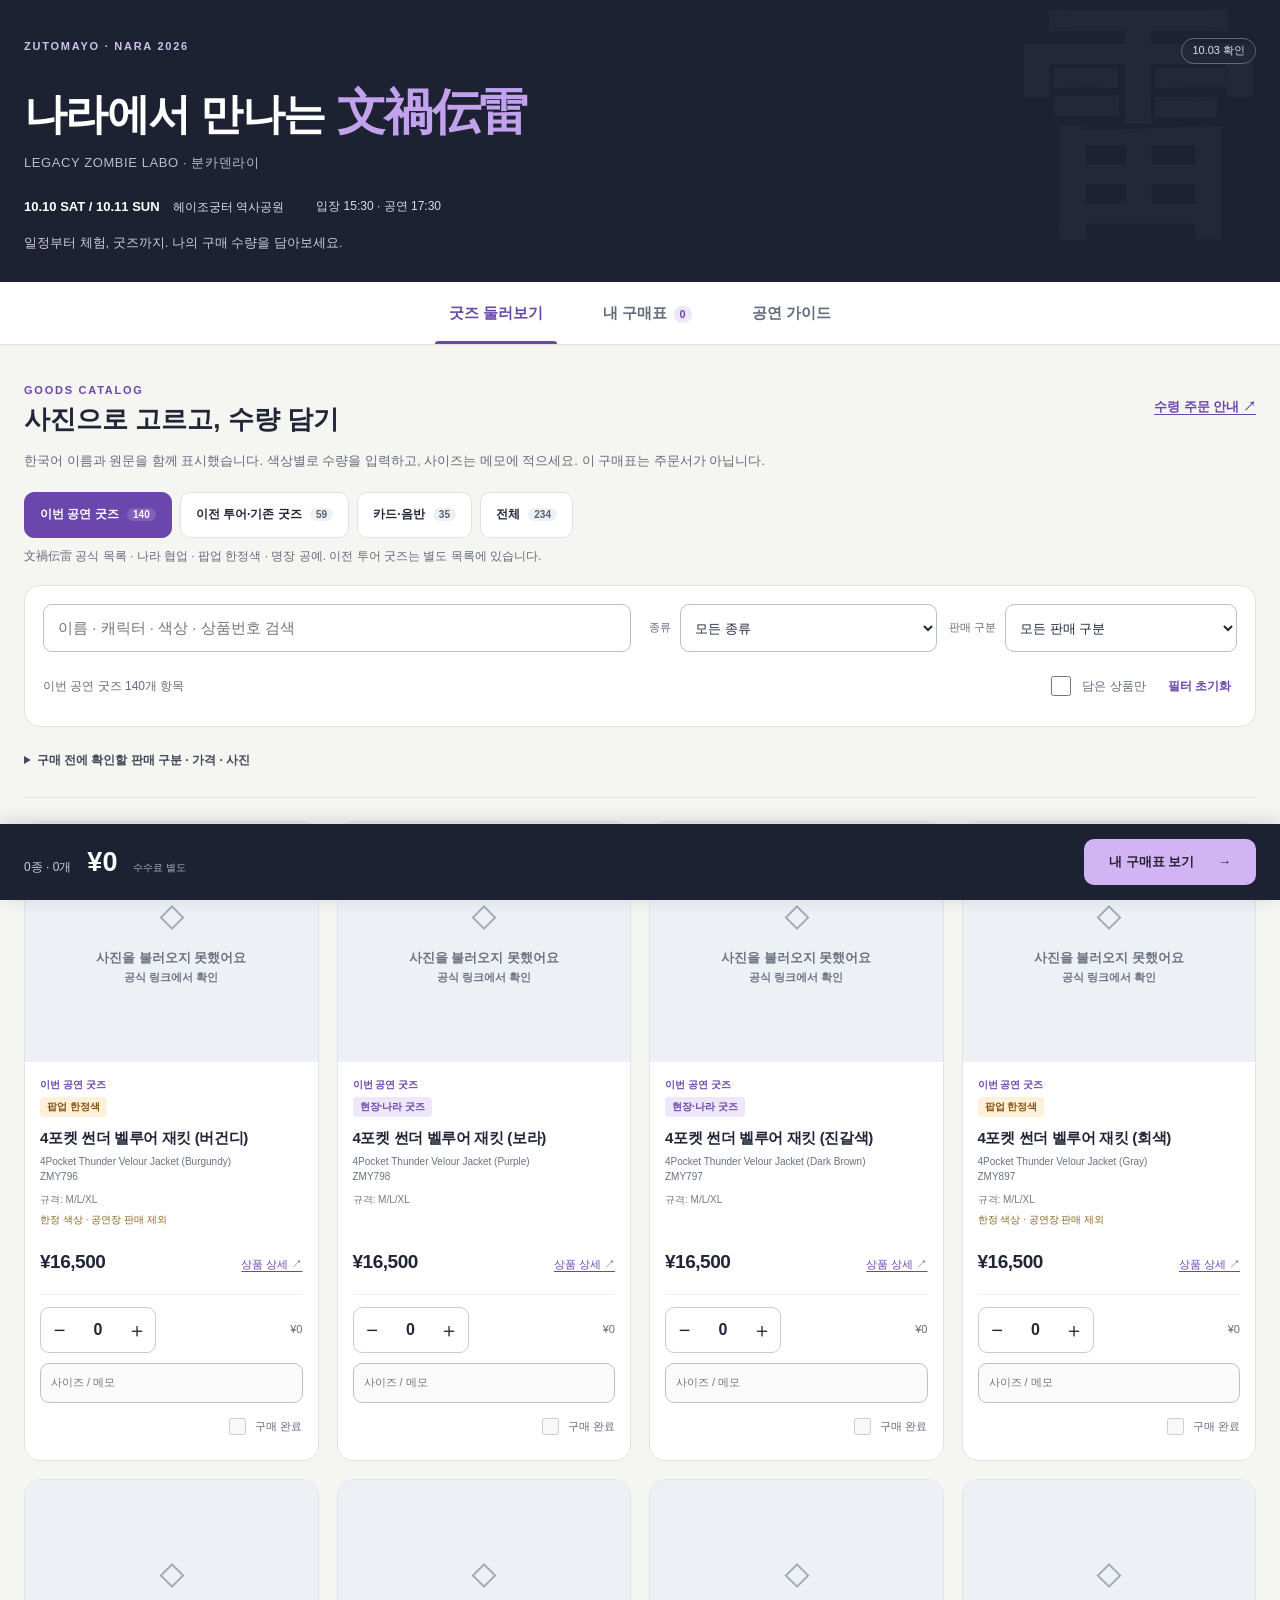
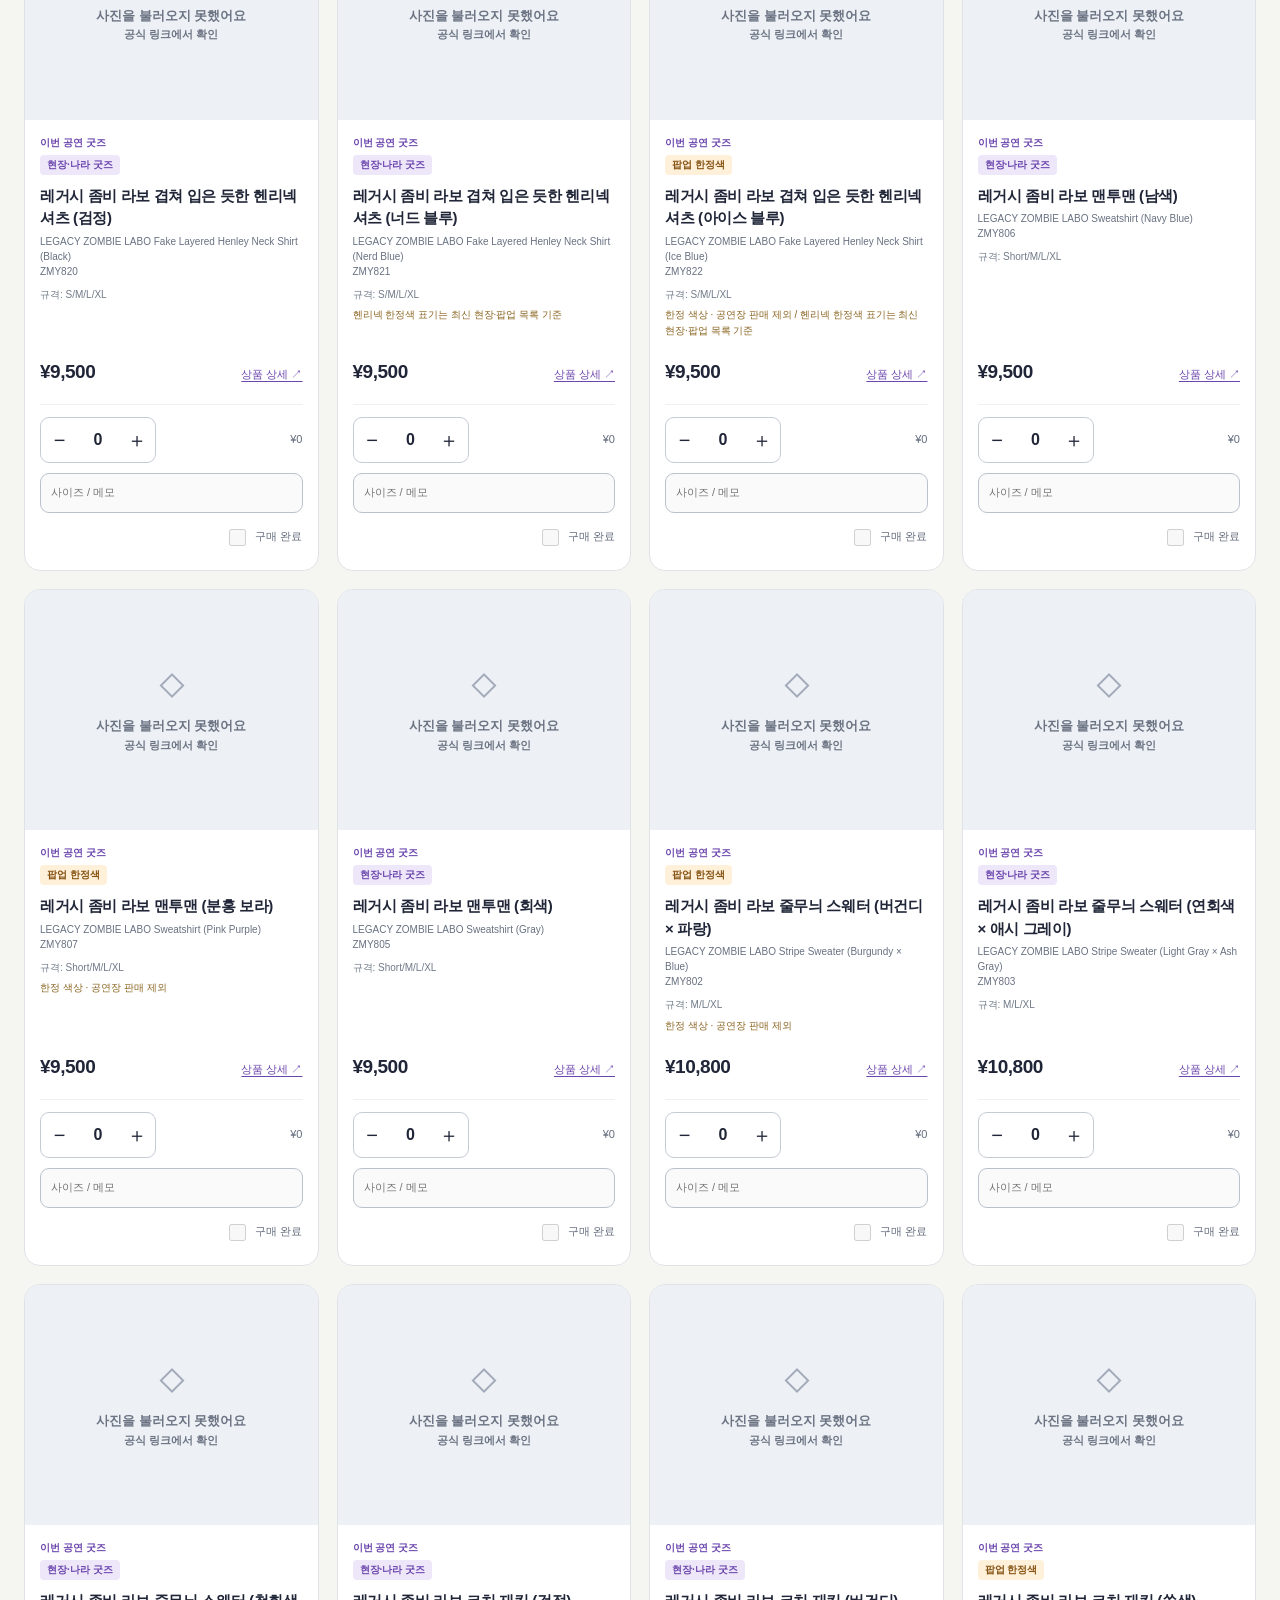
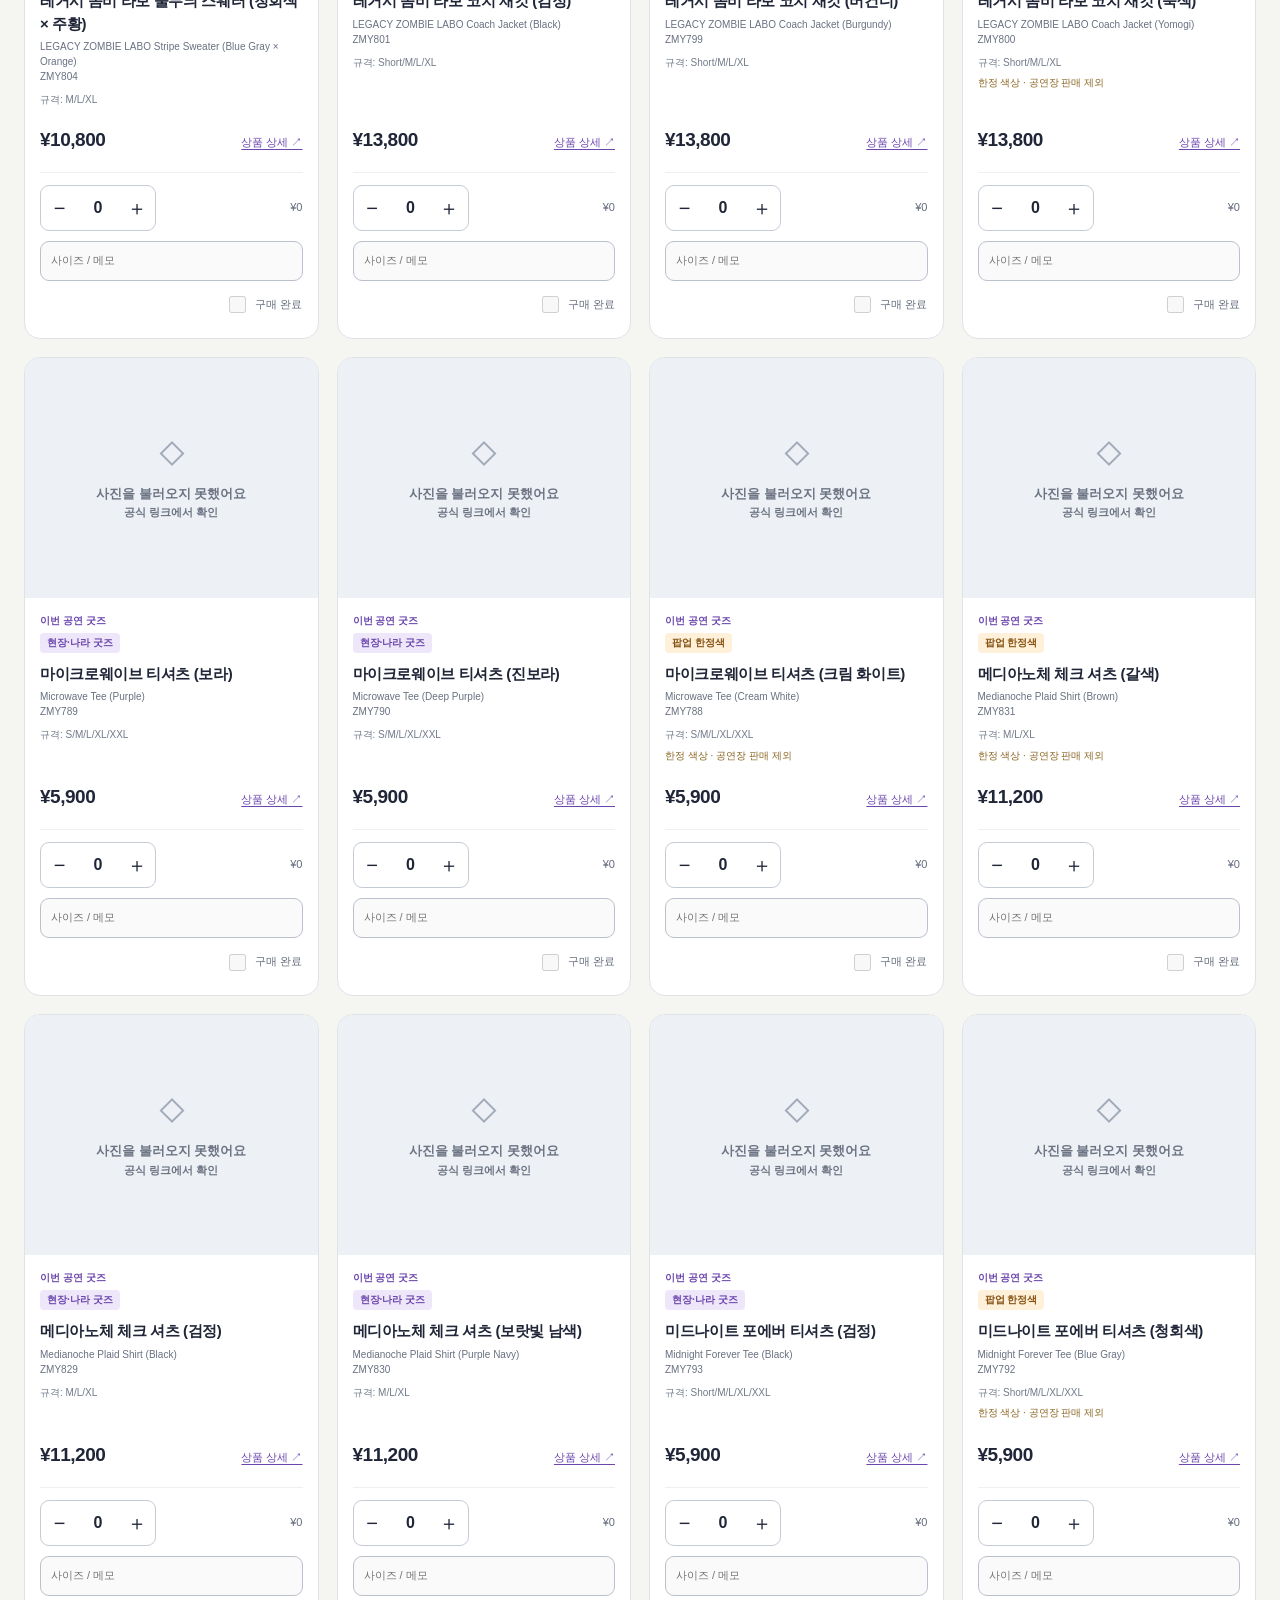
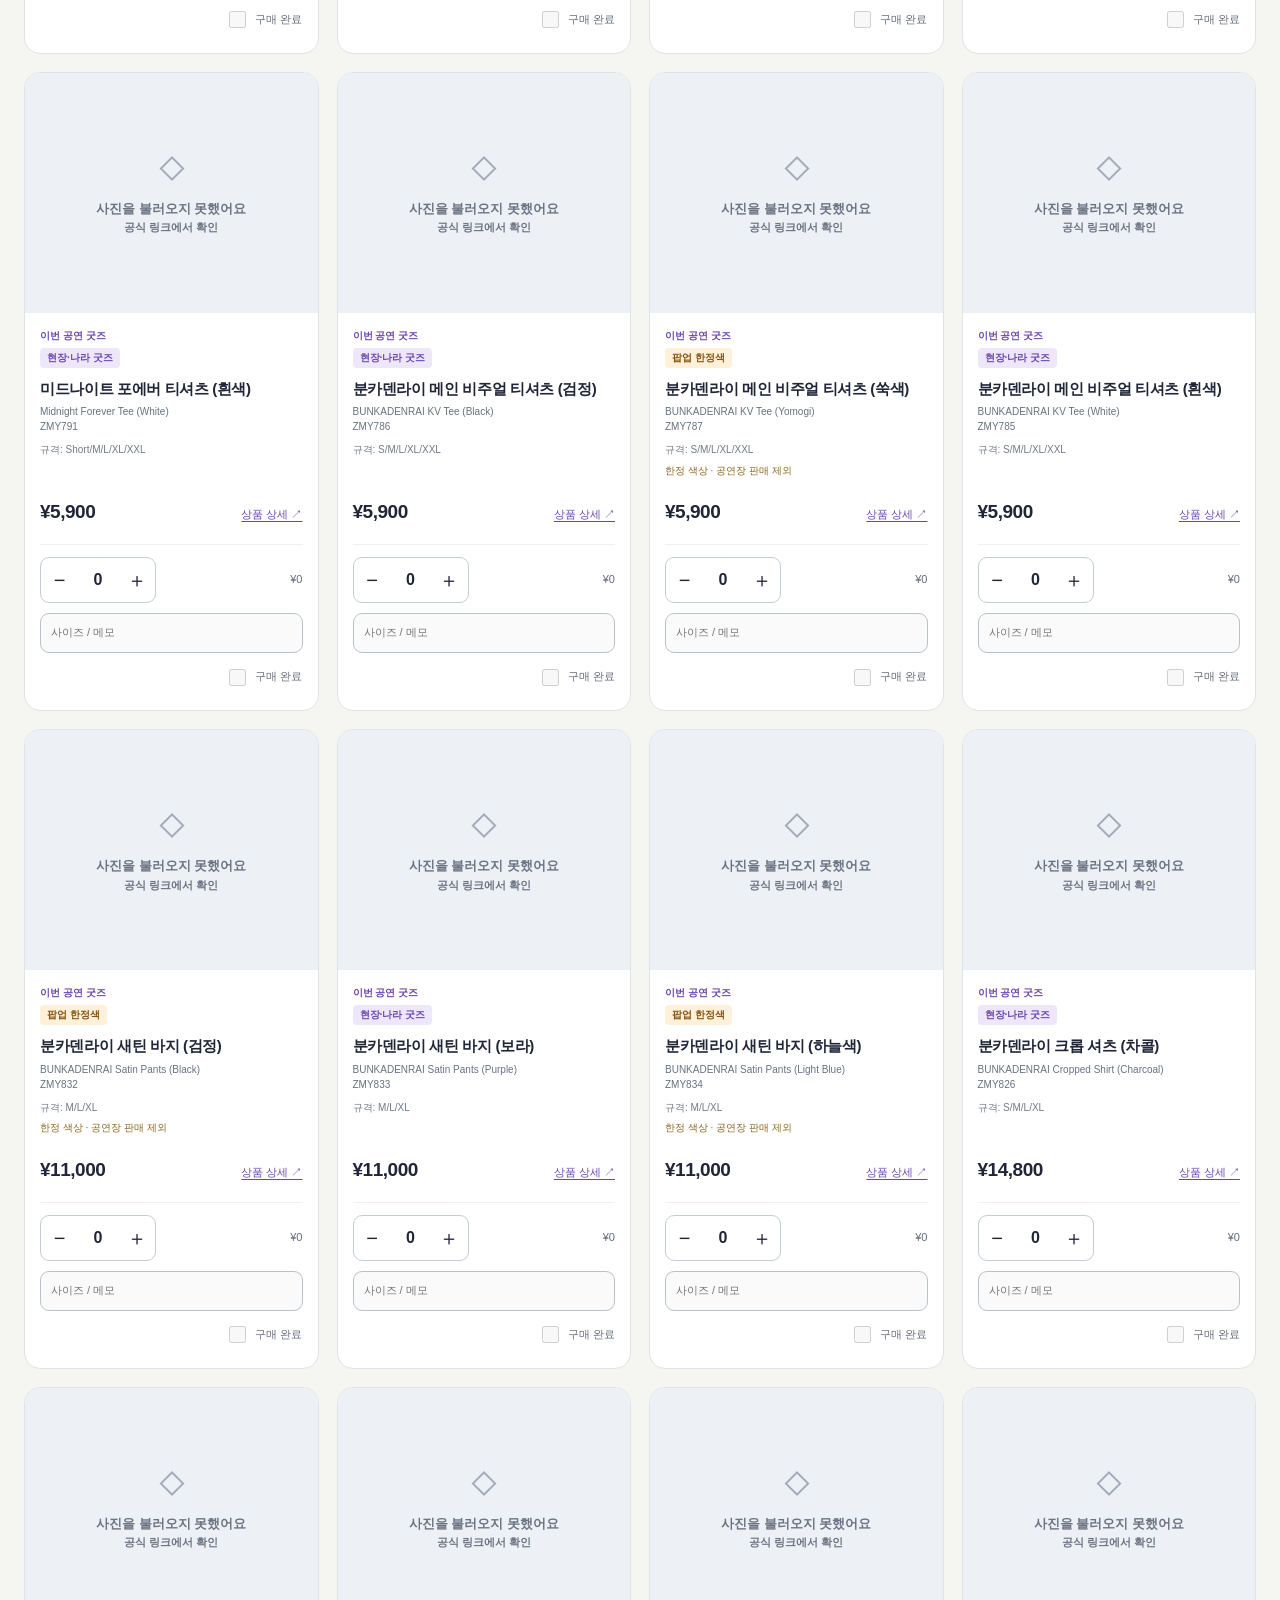
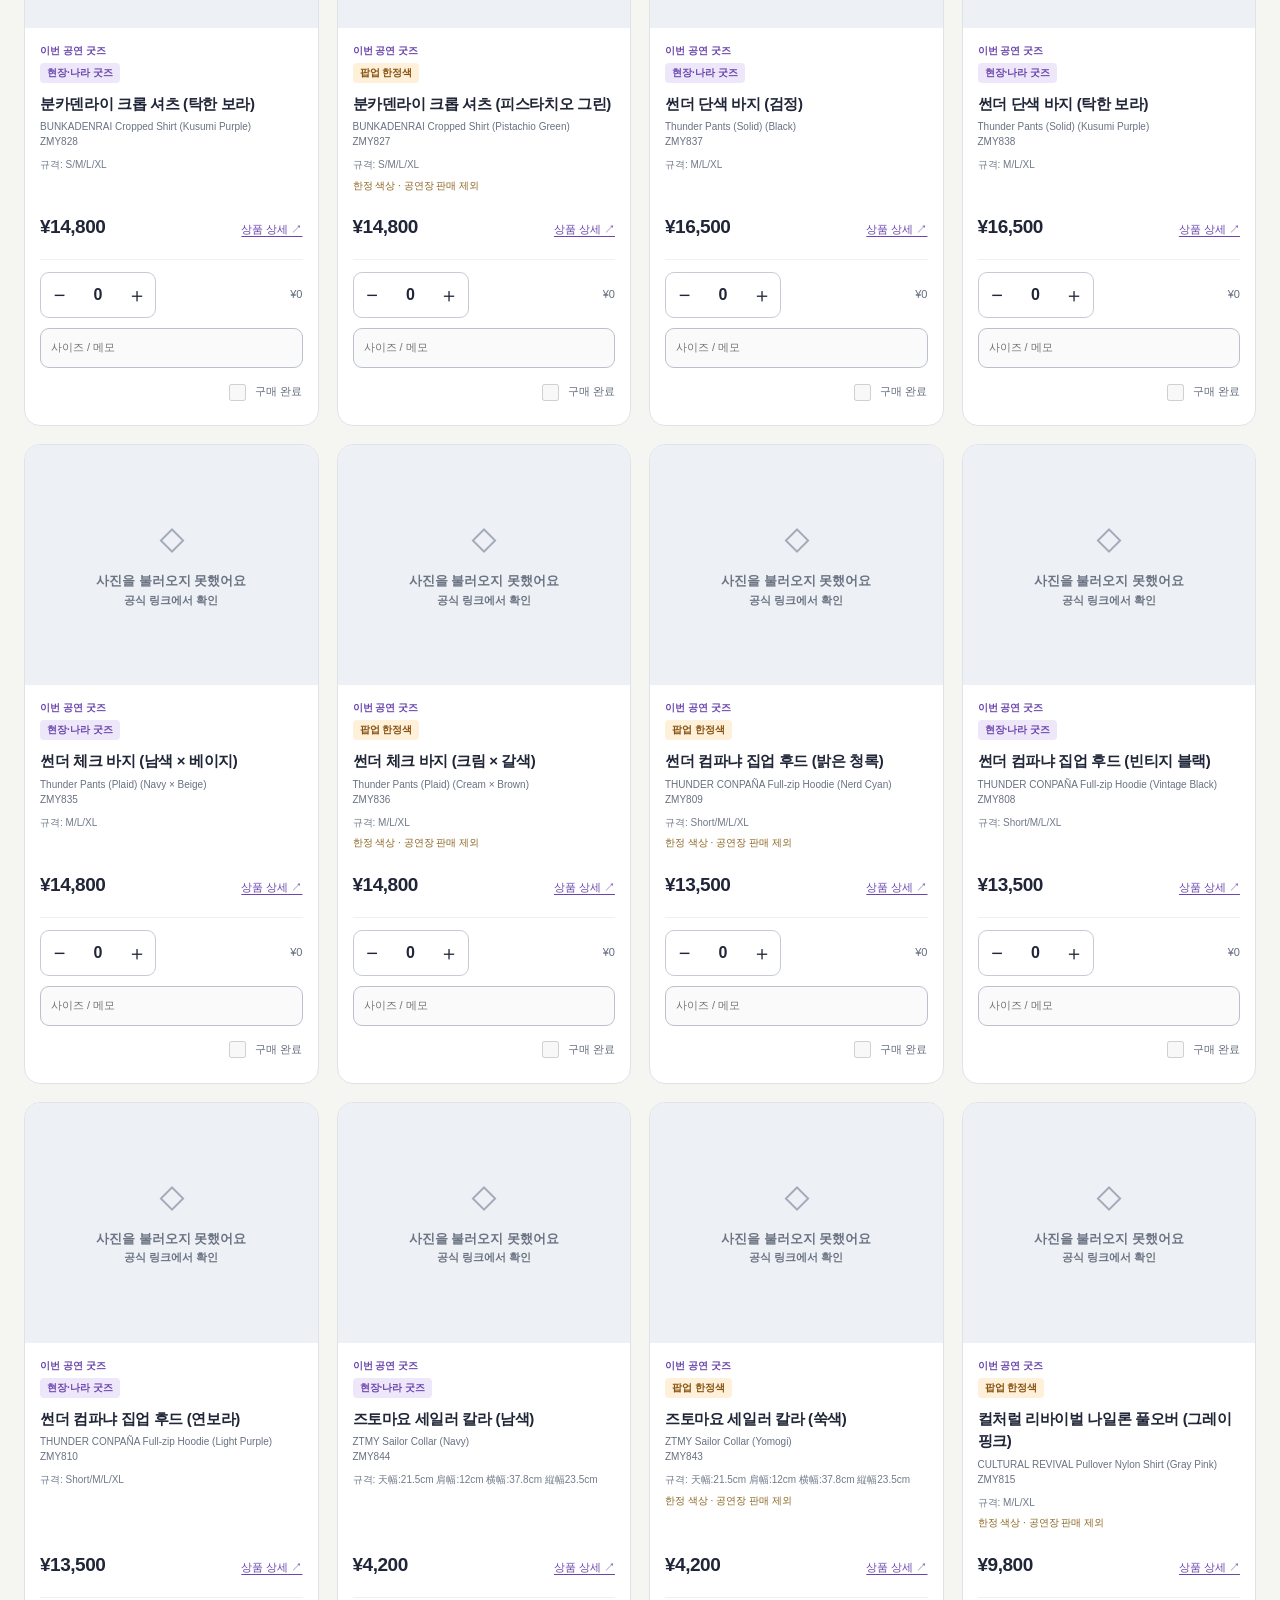
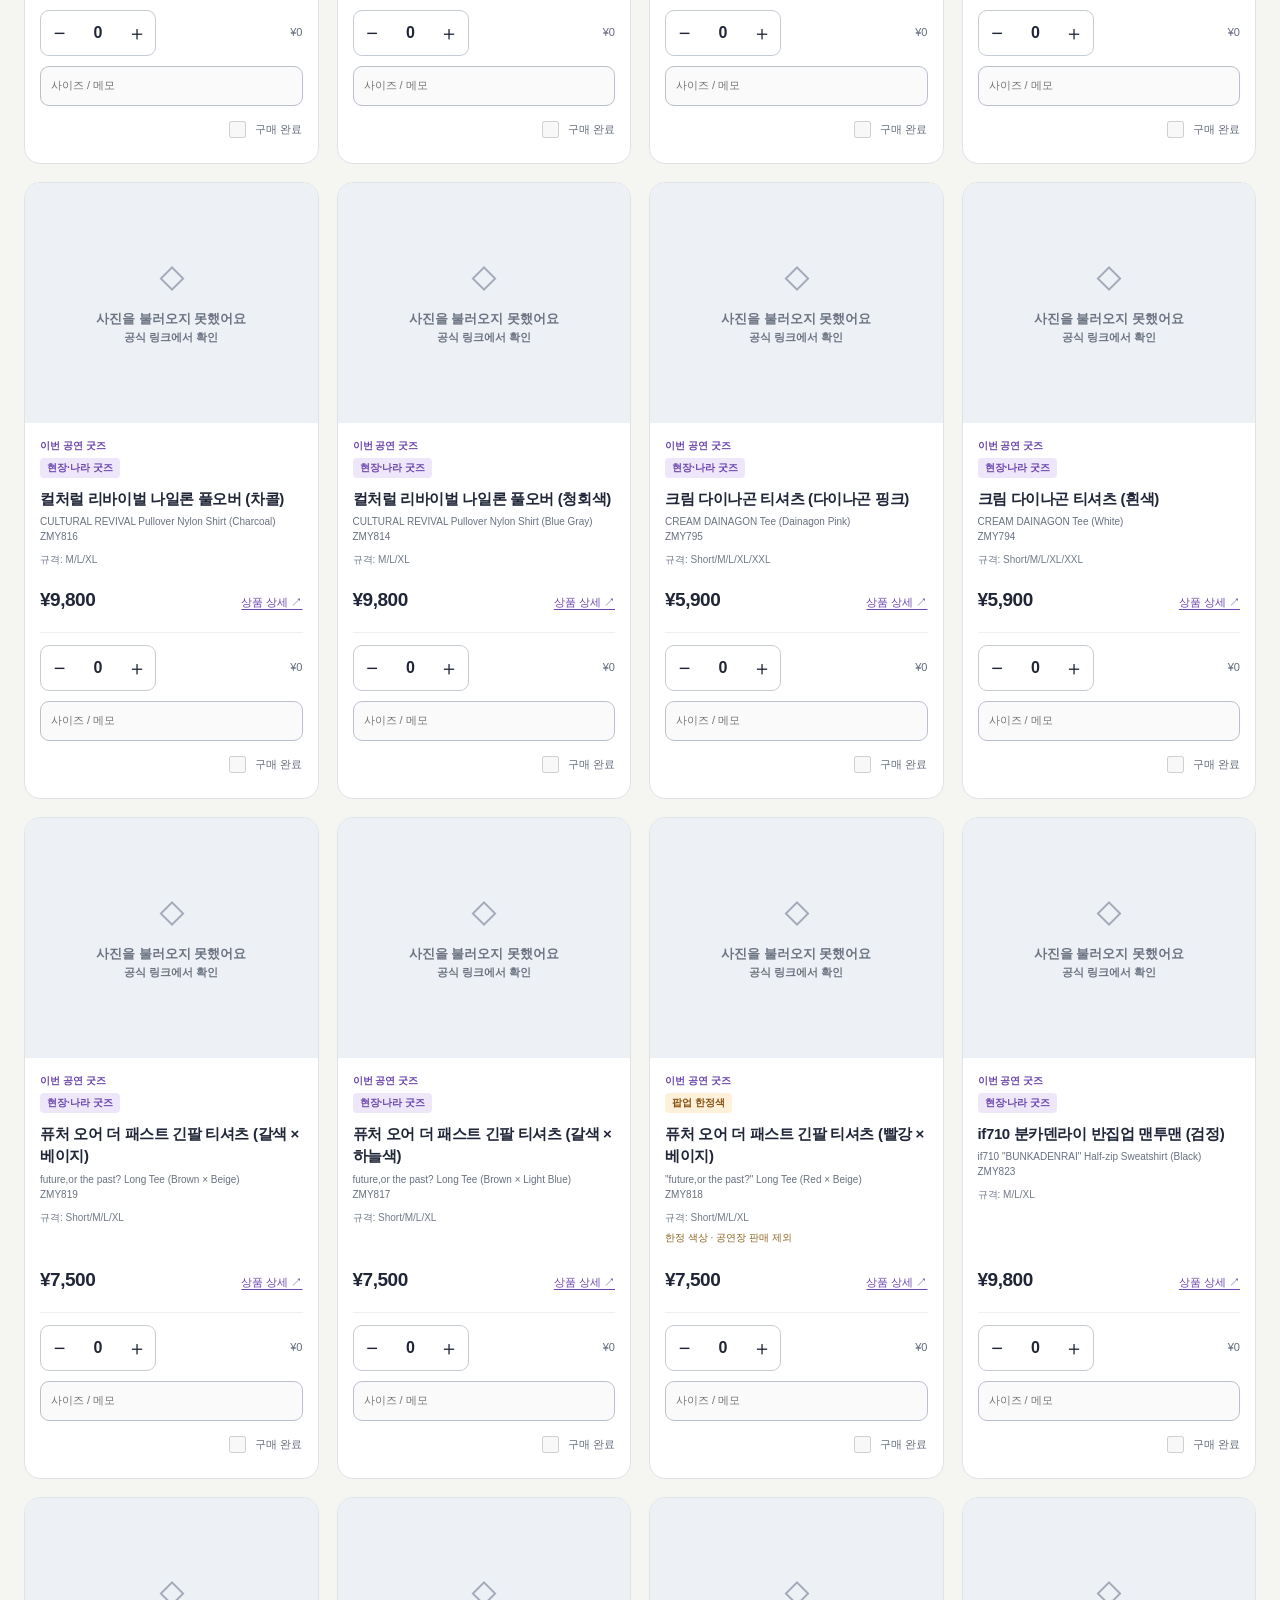
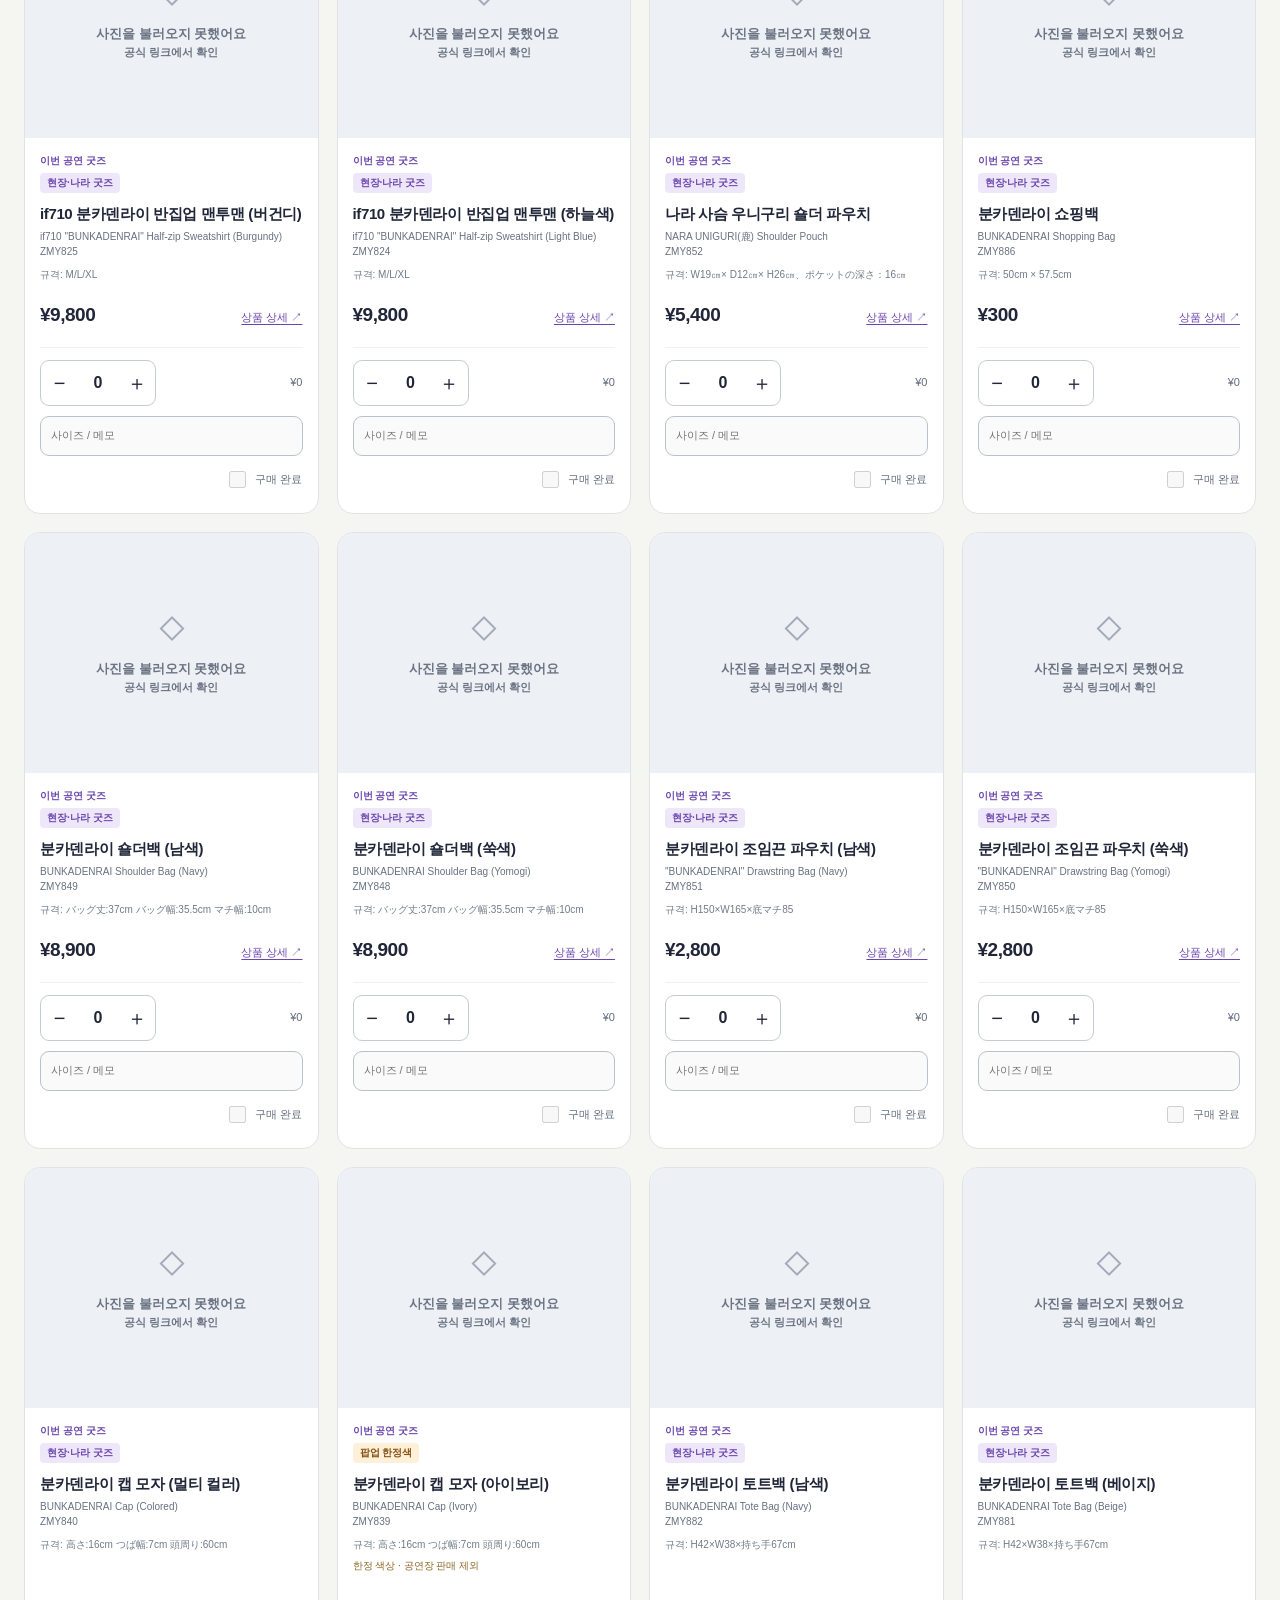
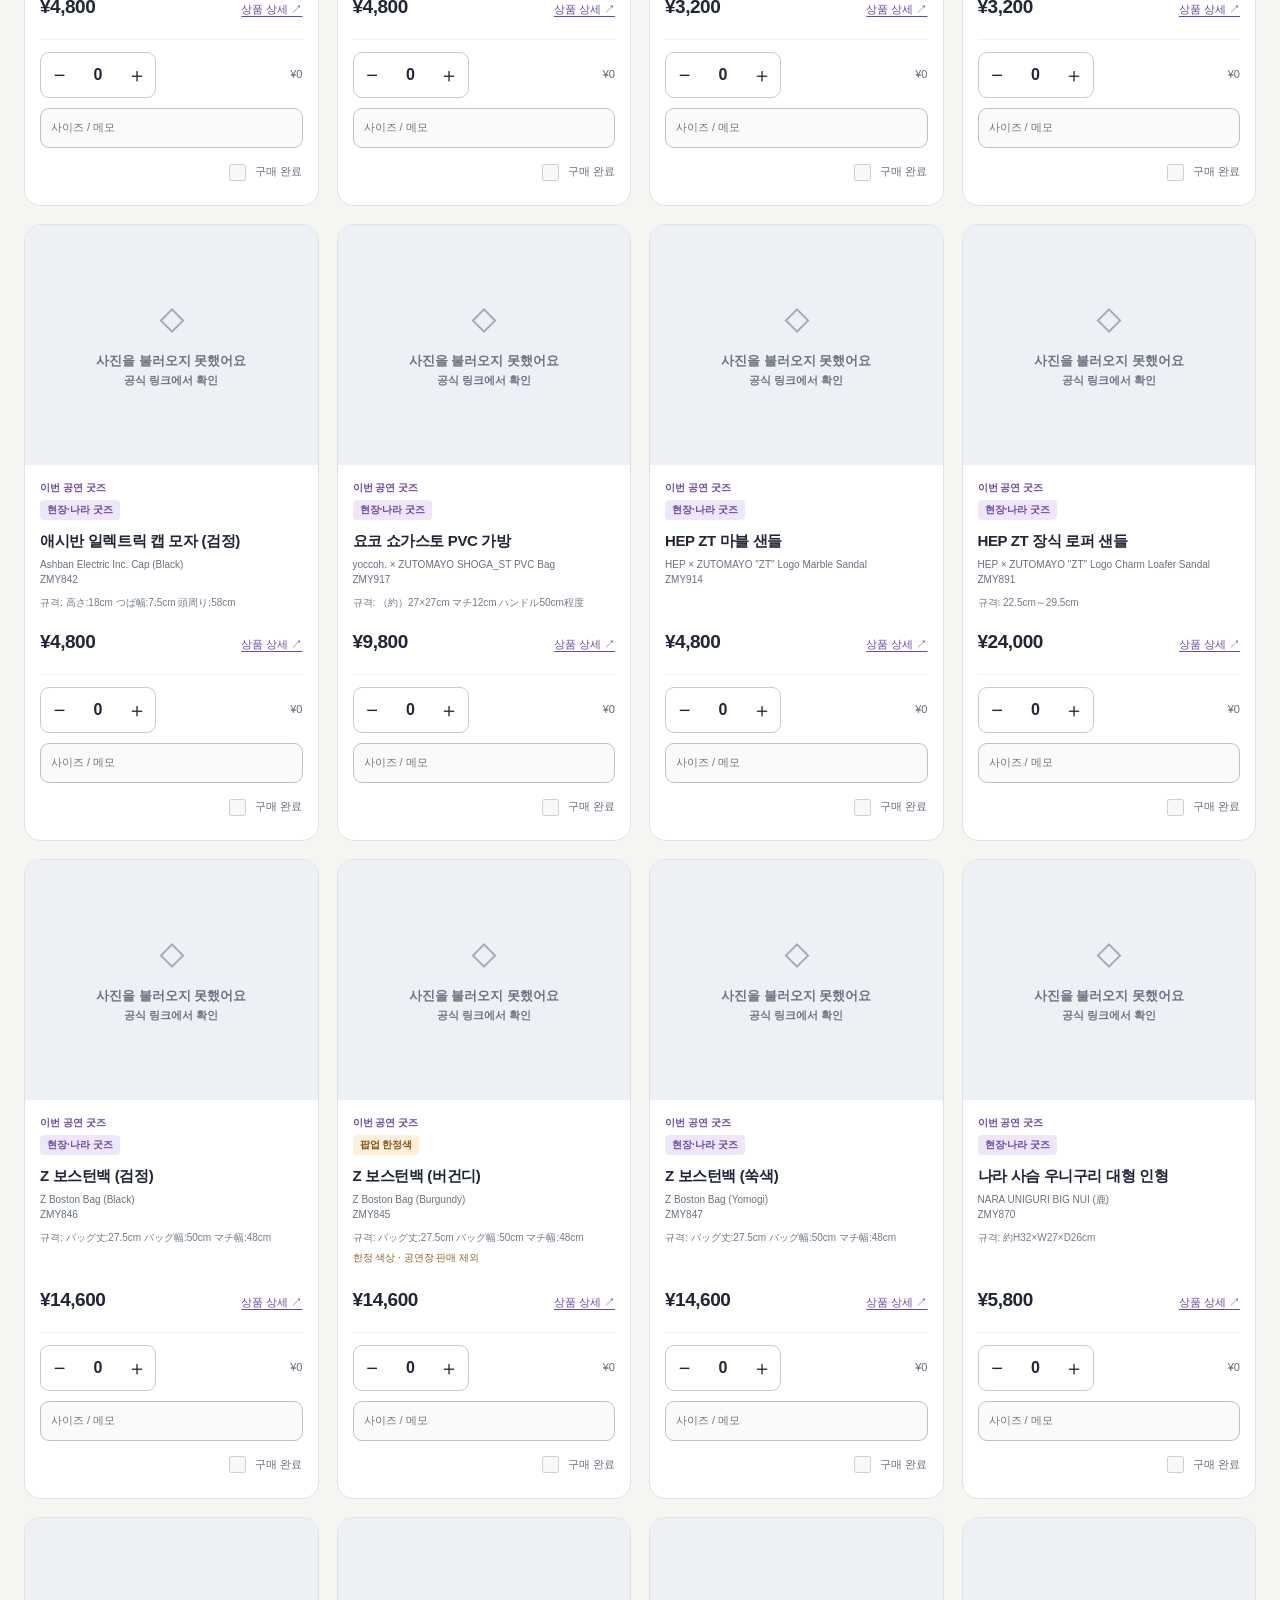
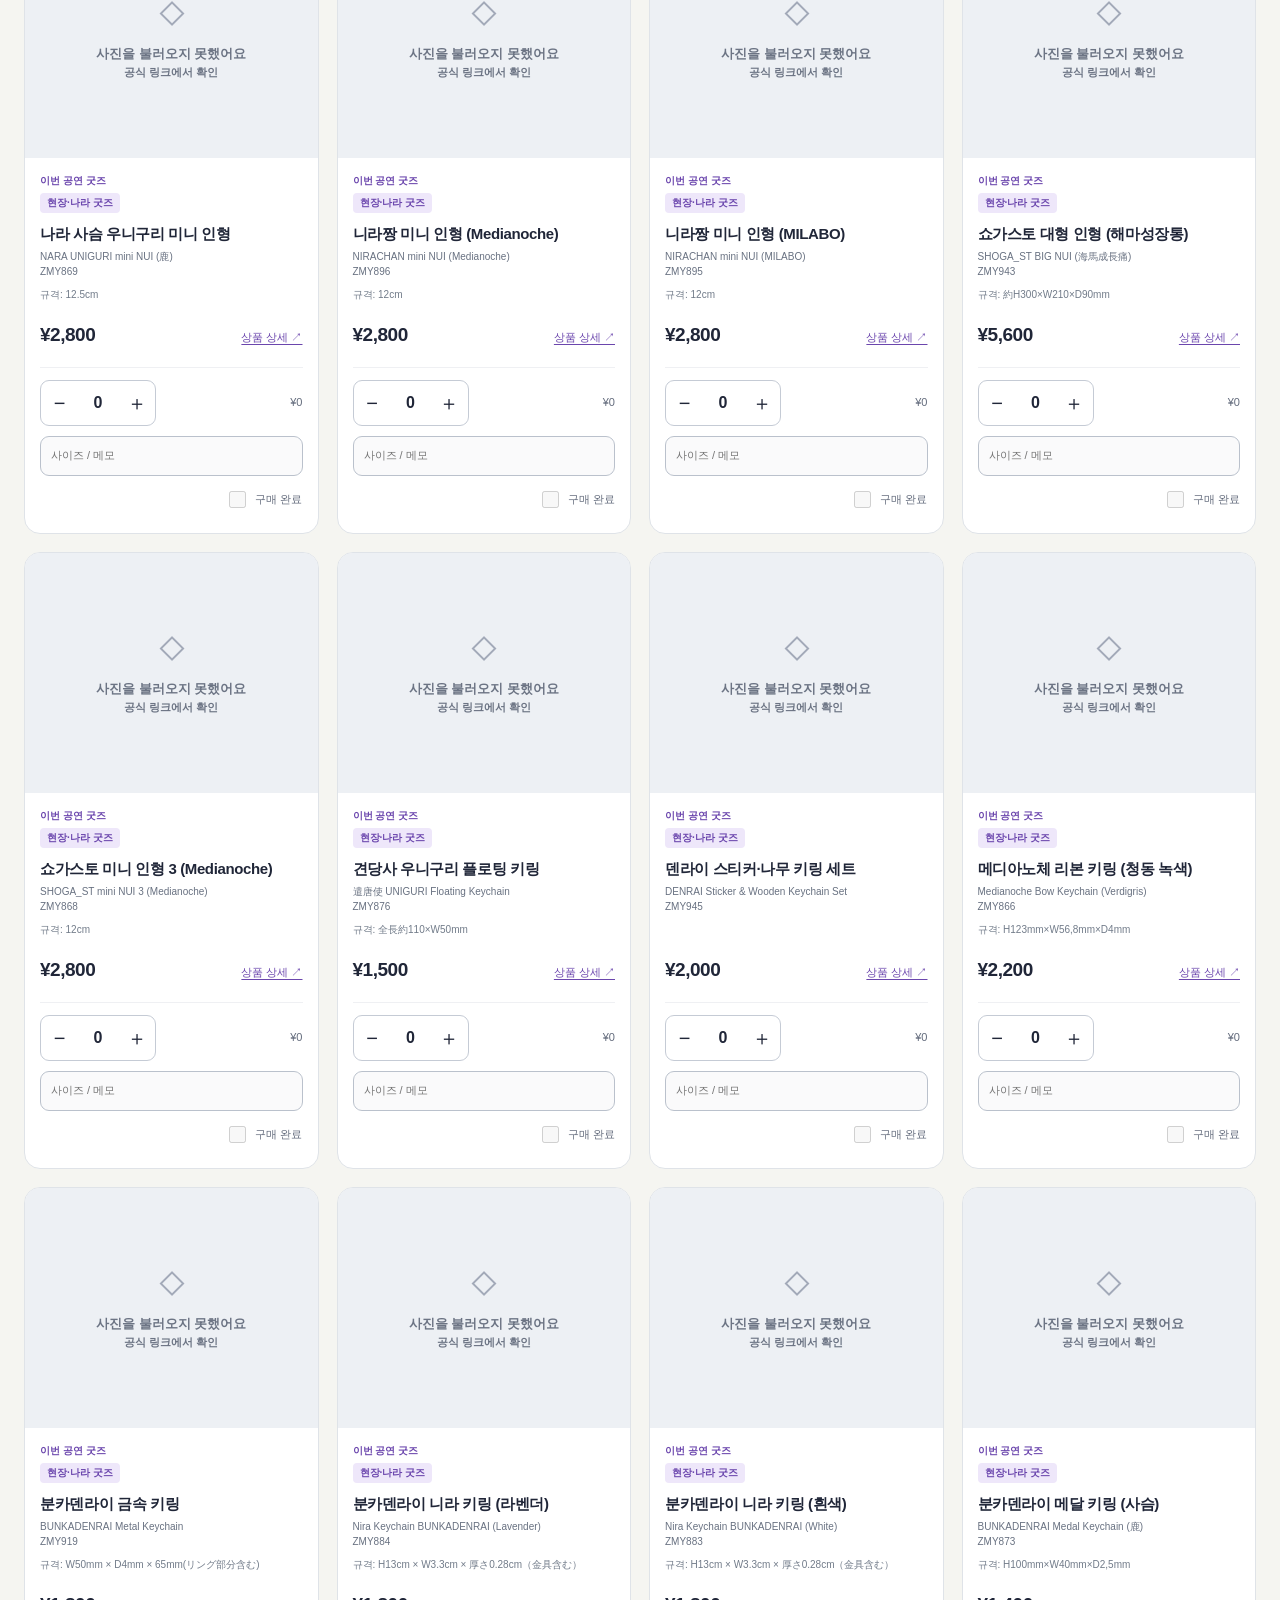
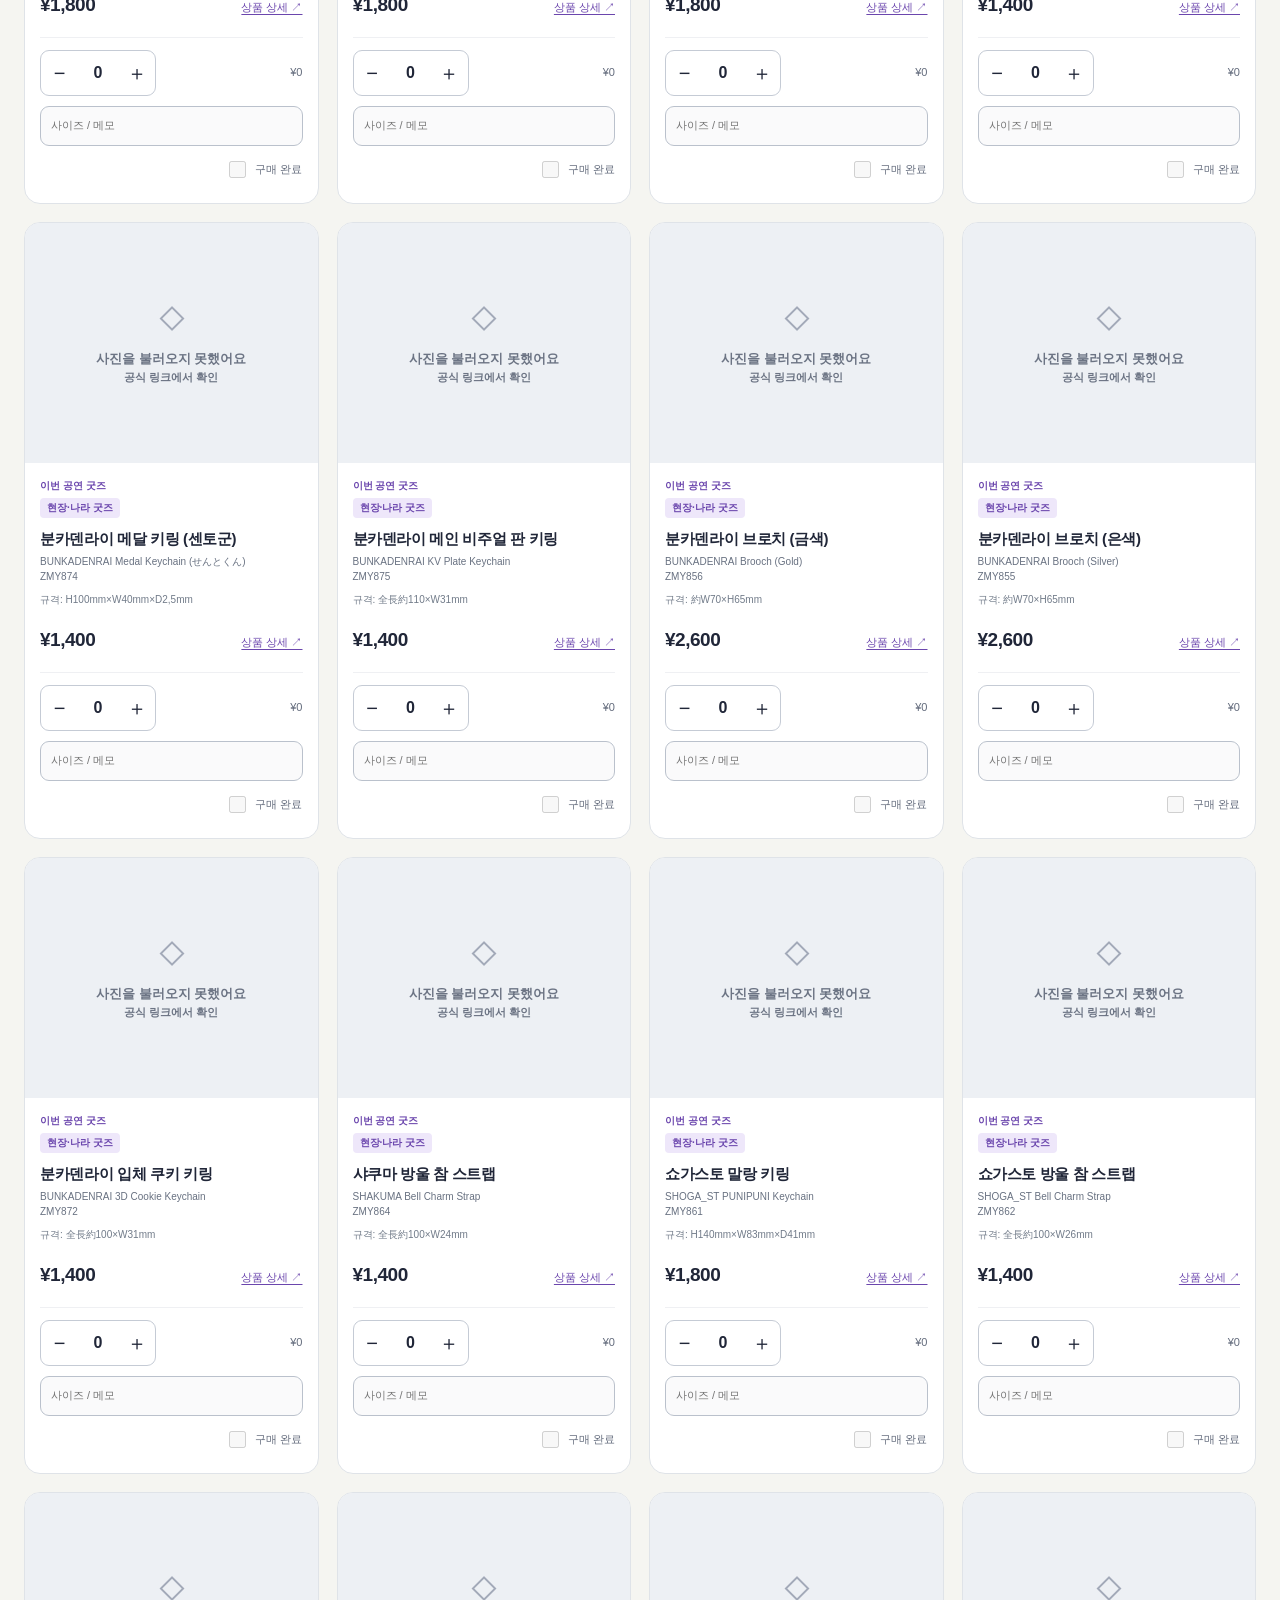
==== commit 669b4337: "Separate current concert goods from past merchandise" ====
--- a/index.html
+++ b/index.html
@@ -20,6 +20,8 @@
 @media(max-width:370px){main{padding-left:12px;padding-right:12px}.hero{padding-left:16px;padding-right:16px}.tabs button{font-size:11px;padding:11px 8px}.goods-grid{gap:9px}.card-body{padding:9px}.plan-metrics strong{font-size:18px}.budget-bar{padding-left:12px;padding-right:12px}.budget-bar strong{font-size:22px}.budget-bar button{padding:10px 12px}.budget-bar small{font-size:8px}}
 @media(prefers-reduced-motion:reduce){html{scroll-behavior:auto}}
 @media print{.hero{background:white;color:var(--ink);padding:0}.hero h1 span{color:var(--ink)}.tabs,.filters,.budget-bar,.plan-toolbar,.footer,.storage-note,.section-title button,.plan-table .remove,.plan-table .qty-control button,.no-js{display:none}.hero-top,.hero-note,.subtitle,.event-strip{color:var(--ink)}main{padding:16px 0;max-width:none}.plan-table-wrap{border:0}.plan-table,.plan-table tbody{display:table}.plan-table tbody{display:table-row-group}.plan-table thead{display:table-header-group}.plan-table tr{display:table-row}.plan-table td{display:table-cell}.plan-table .mobile-label{display:none}.plan-photo{display:none}.plan-table .qty-control,.plan-table input{border:0;background:none}input[type=checkbox]{appearance:auto}.plan-table .qty-control input{width:30px}.plan-table .row-subtotal{display:inline;width:auto;font-size:12px}.plan-table .money{white-space:normal}.plan-table .remove-cell{display:none}.plan-table th:last-child{display:none}.plan-metrics strong{font-size:20px}}
+
+.collection-tabs{display:flex;gap:8px;flex-wrap:wrap;margin:18px 0 9px}.collection-tabs button{font-size:12px;padding:9px 15px;min-height:46px}.collection-tabs button[aria-pressed=true]{background:var(--purple);border-color:var(--purple);color:white}.collection-tabs button span{font-size:10px;padding:1px 6px;margin-left:5px;background:#eef0f4;border-radius:20px;color:#566176}.collection-tabs button[aria-pressed=true] span{background:#ffffff25;color:white}.collection-note{font-size:12px;color:var(--muted);margin:0 0 19px}.collection-label{font-size:10px;color:var(--purple);font-weight:700;margin-bottom:5px;line-height:1.5}.collection-label.legacy{color:#526278}.collection-label.cards{color:#60755b}@media(max-width:760px){.collection-tabs{display:grid;grid-template-columns:1fr 1fr;gap:7px;margin-top:16px}.collection-tabs button{font-size:11px;padding:9px 6px}.collection-tabs button span{font-size:9px;margin-left:3px;padding:1px 5px}.collection-note{font-size:11px;line-height:1.7;margin-bottom:15px}.collection-label{font-size:9px}}
 </style>
 </head>
 <body>
@@ -40,13 +42,21 @@
   <section id="catalog" class="panel" aria-labelledby="catalog-title">
     <div class="section-title"><div><span class="eyebrow">GOODS CATALOG</span><h2 id="catalog-title">사진으로 고르고, 수량 담기</h2></div><a class="text-link" href="https://zutomayo.net/bunka_denrai_Item_netorder/" target="_blank" rel="noopener noreferrer">수령 주문 안내 ↗</a></div>
     <p class="muted intro">한국어 이름과 원문을 함께 표시했습니다. 색상별로 수량을 입력하고, 사이즈는 메모에 적으세요. 이 구매표는 주문서가 아닙니다.</p>
+    <div class="collection-tabs" role="group" aria-label="굿즈 목록 구분">
+      <button type="button" data-collection="tour" aria-pressed="true">이번 공연 굿즈 <span></span></button>
+      <button type="button" data-collection="legacy" aria-pressed="false">이전 투어·기존 굿즈 <span></span></button>
+      <button type="button" data-collection="cards" aria-pressed="false">카드·음반 <span></span></button>
+      <button type="button" data-collection="all" aria-pressed="false">전체 <span></span></button>
+    </div>
+    <p id="collection-note" class="collection-note" role="status"></p>
     <div class="filters">
       <label class="search-label"><span class="sr-only">상품 검색</span><input type="search" id="search" placeholder="이름 · 캐릭터 · 색상 · 상품번호 검색" autocomplete="off"></label>
-      <div class="selects"><label>종류<select id="category"><option value="">모든 종류</option></select></label><label>판매 구분<select id="scope"><option value="">모든 판매 구분</option><option>현장·나라 굿즈</option><option>팝업 한정색</option><option>팝업 구상품</option><option>명장 공예</option></select></label></div>
+      <div class="selects"><label>종류<select id="category"><option value="">모든 종류</option></select></label><label>판매 구분<select id="scope"><option value="">모든 판매 구분</option><option>현장·나라 굿즈</option><option>팝업 한정색</option><option>나라 팝업 단품</option><option>팝업 구상품</option><option>명장 공예</option></select></label></div>
       <div class="filter-footer"><span id="result-count" role="status"></span><label class="check"><input type="checkbox" id="selected-only">담은 상품만</label><button type="button" class="link-button" id="clear-filters">필터 초기화</button></div>
     </div>
     <details class="notice"><summary>구매 전에 확인할 판매 구분 · 가격 · 사진</summary><div>
-      <p><strong>현장·나라 굿즈</strong>는 공식 현장 수령·신상품 목록 기준입니다. 수령 주문·현장·팝업의 판매 대상과 재고는 각 공지에서 확인하세요. <strong>팝업 한정색</strong>은 공연장 판매에서 제외되고, <strong>팝업 구상품</strong>은 나라 팝업에 공개된 기존 상품입니다. <strong>명장 공예</strong> 4종은 전시 후 추첨 판매입니다.</p>
+      <p><strong>이번 공연 굿즈</strong>는 공식 文禍伝雷 목록·나라 협업·한정색·명장 공예를 모은 기본 화면입니다. <strong>이전 투어·기존 굿즈</strong>는 공식 팝업의 구상품 목록이며, <strong>카드·음반</strong>은 별도 목록입니다. 카드·음반에는 신상품과 기존 상품이 함께 포함됩니다. 각 상품의 판매 구분은 출시 시기와 구별해서 표시했습니다.</p>
+      <p><strong>현장·나라 굿즈</strong>는 공식 현장 수령·상품 목록 기준입니다. 수령 주문·현장·팝업의 판매 대상과 재고는 각 공지에서 확인하세요. <strong>팝업 한정색</strong>은 공연장 판매에서 제외되고, <strong>나라 팝업 단품</strong>은 엽서 3종의 개별 판매입니다. <strong>명장 공예</strong> 4종은 전시 후 추첨 판매입니다.</p>
       <p>가격은 세금 포함 엔화입니다. 합계에 수령 서비스 이용료 ¥220·배송비는 포함하지 않습니다. 과자 2종은 상품 상세·안내 본문의 가격(¥1,800 / ¥1,600)을 사용했고, Re:HP 티셔츠는 팝업 공지 가격(¥5,600)을 적용했습니다. 헨리넥 한정색은 최신 현장·팝업 목록을 따릅니다.</p>
       <p>사진은 공식 사이트에서 불러옵니다. 개별 사진·상세 링크가 확인되지 않은 챔피언십 티셔츠 2색은 공식 팝업 목록을 연결했습니다. 단품 엽서 3종의 사진은 3장 세트의 구성 사진입니다. 한국어 이름은 비공식 번역이며 재고는 실시간으로 갱신되지 않습니다.</p>
     </div></details>
@@ -67,6 +77,8 @@
     <p class="muted intro">넓은 표는 좌우로 밀어 볼 수 있습니다. 목차를 누르면 해당 안내로 이동합니다.</p>
     <article class="guide-content"><h1 id="즛토마요-나라콘-2026--文禍伝雷-관람-가이드">즛토마요 나라콘 2026 — 文禍伝雷 관람 가이드</h1>
 <p><strong>특별공연제 LEGACY ZOMBIE LABO「文禍伝雷」奈良・平城京</strong></p>
+<p><strong><a href="https://kimsuis.github.io/zutomayo-nara-2026-guide/" target="_blank" rel="noopener noreferrer">📱 휴대폰에서 사이트 열기</a></strong> · <a href="https://github.com/kimsuis/zutomayo-nara-2026-guide" target="_blank" rel="noopener noreferrer">GitHub 저장소</a></p>
+<p>사이트 주소를 즐겨찾기하면 PC의 로컬 서버를 켜지 않아도 접속할 수 있습니다. 구매 수량과 메모는 각 기기의 브라우저에 저장되며, 기기 간 이동은 <strong>내 구매표 → 백업 저장 / 백업 불러오기</strong>를 사용하세요.</p>
 <h2 id="사진-구매표와-휴대폰용-html">사진 구매표와 휴대폰용 HTML</h2>
 <div class="table-scroll" tabindex="0" role="region" aria-label="가로 스크롤 표"><table>
 <thead>
@@ -93,6 +105,7 @@
 </tr>
 </tbody></table></div>
 <p>HTML의 <strong>내 구매표 → 수량 담긴 MD 저장</strong>을 누르면 입력한 수량과 메모를 담은 Markdown 파일을 내려받습니다. <strong>백업 저장 / 백업 불러오기</strong>로 다른 기기에 구매표를 옮길 수 있습니다. 입력 내용은 같은 브라우저에 저장되며, 계정·기기 간 자동 동기화는 제공하지 않습니다. 사이즈가 여러 개면 메모에 <code>M 1개 / L 2개</code>처럼 기입하세요. 사진은 공식 사이트에서 불러오므로 인터넷 연결이 필요합니다.</p>
+<p><strong>굿즈 목록을 별도로 구분했습니다.</strong> 기본 화면은 <strong>이번 공연 굿즈 140개 항목</strong>이며, <strong>이전 투어·기존 굿즈 59개 항목</strong>과 <strong>카드·음반 35개 항목</strong>은 각 목록 버튼에서 볼 수 있습니다. 이번 공연에는 공식 文禍伝雷 목록·나라 협업·한정색·명장 공예를 포함하고, 이전 목록은 공식 팝업의 구상품 목록을 기준으로 합니다. 카드·음반 목록에는 신규 카드 슬리브와 기존 카드·음반이 함께 들어 있습니다. 수량과 메모는 목록을 바꿔도 유지됩니다. 구분 근거: <a href="https://zutomayo.net/mart_nara202610/" target="_blank" rel="noopener noreferrer">공식 나라 팝업 판매 목록</a>, <a href="https://zutomayo.net/bunka_denrai_Item_netorder/" target="_blank" rel="noopener noreferrer">공식 현장 수령 상품 안내</a>.</p>
 <details>
 <summary>깃허브에 올리고 휴대폰에서 HTML로 보는 방법</summary>
 
@@ -2438,9 +2451,12 @@
 <dialog id="confirm-dialog" aria-labelledby="confirm-title"><h2 id="confirm-title">구매표 전체를 비울까요?</h2><p>수량·메모·구매 완료 표시를 지웁니다.<br>필요한 내역은 먼저 백업해 두세요.</p><div class="confirm-actions"><button type="button" id="cancel-reset">취소</button><button type="button" id="confirm-reset" class="danger">전체 비우기</button></div></dialog>
 <div id="toast" role="status" class="toast" hidden></div>
 <noscript><p class="no-js">수량 입력 기능에는 JavaScript가 필요합니다. <a href="GOODS_CHECKLIST.md">사진 구매표 MD</a>와 <a href="README.md">공연 가이드</a>를 이용해 주세요.</p></noscript>
-<script>const CATALOG={"verified":"2026-10-03","sources":{"current":"https://zutomayo.net/bunka_denrai_Item_netorder/","pre":"https://zutomayo.net/bunka_denrai_Item_order/","popup":"https://zutomayo.net/mart_nara202610/","craft":"https://zutomayo.net/bunka-denrai/"},"goods":[{"id":"ZMY796","code":"ZMY796","name":"4Pocket Thunder Velour Jacket (Burgundy)","ko":"4포켓 썬더 벨루어 재킷 (버건디)","price":16500,"scope":"팝업 한정색","category":"의류","color":"버건디","size":"M/L/XL","notes":"한정 색상 · 공연장 판매 제외","images":["https://reni-ec-pro.s3-ap-northeast-1.amazonaws.com/product/ZMY796/ad1e9a75606d80a9cb01538a293dc5ba3d260ff55fff1e30ba5fbff7459cdeef.jpg","https://reni-ec-pro.s3-ap-northeast-1.amazonaws.com/product/ZMY796/19d3577e8c8230c591709e93a07d2bc752bcbefcd0ae0b63d658df52f6ee8456.jpg","https://reni-ec-pro.s3-ap-northeast-1.amazonaws.com/product/ZMY796/1da2ef644855304d83bef01aac8ad949480828735de4391c8bda0db38ad620ba.jpg","https://reni-ec-pro.s3-ap-northeast-1.amazonaws.com/product/ZMY796/d1c936a6d9b28e815f117ed23c8b3e0ec377b831bca9d79dd6ca9ca26a5439bb.jpg","https://reni-ec-pro.s3-ap-northeast-1.amazonaws.com/product/ZMY796/f763db3e52213af98d0d7b377c36bc3d7be9f3f55a8f633b9c3035d938f381a9.jpg","https://reni-ec-pro.s3-ap-northeast-1.amazonaws.com/product/ZMY796/db880ec10652b102f322ac51e821a8bec3175a95f0c991f719cc705537dd55e7.jpg","https://reni-ec-pro.s3-ap-northeast-1.amazonaws.com/product/ZMY796/376a8a58c8fd5bdc25134a7c037d06680028f9159d97bd241851b7367c61c8c9.jpg","https://reni-ec-pro.s3-ap-northeast-1.amazonaws.com/product/ZMY796/4a51d4d8d8a8628f297336ff847f88e4ec40c9c6e78299f24f43ef2c0a8b626f.jpg","https://reni-ec-pro.s3-ap-northeast-1.amazonaws.com/product/ZMY796/81bc3161d59cd5bad6f5dc74f50a17a5c01965f7a5a5801175230e2134bd635d.jpg","https://reni-ec-pro.s3-ap-northeast-1.amazonaws.com/product/ZMY796/a093b58221a67d2f1359bb90e66ded8ae09a6d2ce75e7fed2844c80a83db34a9.jpg","https://reni-ec-pro.s3-ap-northeast-1.amazonaws.com/product/ZMY796/4e2bb537ca5dd13bde87b47481354b98b8963502a44c4dc841936048213324b0.jpg","https://reni-ec-pro.s3-ap-northeast-1.amazonaws.com/product/ZMY796/8c761556025b6fa514ac2c43cb33fc6e053bd68b818221fbc220619365b12171.gif"],"url":"https://zutomayomart.net/v2/product/detail/ZMY796","source":"https://zutomayo.net/mart_nara202610/","linkType":"상품 상세"},{"id":"ZMY798","code":"ZMY798","name":"4Pocket Thunder Velour Jacket (Purple)","ko":"4포켓 썬더 벨루어 재킷 (보라)","price":16500,"scope":"현장·나라 굿즈","category":"의류","color":"보라","size":"M/L/XL","notes":"","images":["https://reni-ec-pro.s3-ap-northeast-1.amazonaws.com/product/ZMY798/84bcf856631906e2d06056bf7788852c8c356071d32ad3645c52b9b7bb3e518d.jpg","https://reni-ec-pro.s3-ap-northeast-1.amazonaws.com/product/ZMY798/550fca980c6805578a17a8d019f2de09a9d5dda6ca6ab6b1c8acb4a756327654.jpg","https://reni-ec-pro.s3-ap-northeast-1.amazonaws.com/product/ZMY798/21495a7e80ed0b769a4071dd7432e10c5269e8f01242f6de922af4a077eaa25f.jpg","https://reni-ec-pro.s3-ap-northeast-1.amazonaws.com/product/ZMY798/51d90eebae9ee79327db11d8376cce469fa82aa659d756b9fca49e686d28ce61.jpg","https://reni-ec-pro.s3-ap-northeast-1.amazonaws.com/product/ZMY798/2053f8ca4bc3b28a4c68a1b9f25d53520e07b3aba4f5b51d0c65eae21fa38910.jpg","https://reni-ec-pro.s3-ap-northeast-1.amazonaws.com/product/ZMY798/b277d1b4c7992df65882b985a429655035b7aaa3c0ebd0bc3bd88f8f74db2384.jpg","https://reni-ec-pro.s3-ap-northeast-1.amazonaws.com/product/ZMY798/6bcbf7b18478c45fa0275080e1570a0031882d1a32557731496e272d07fe8241.jpg","https://reni-ec-pro.s3-ap-northeast-1.amazonaws.com/product/ZMY798/f71570a0e33b628c6b3b452272265b4e6d303c83f53da64ba5d92e0197a6b64e.jpg","https://reni-ec-pro.s3-ap-northeast-1.amazonaws.com/product/ZMY798/02ba092befd1ef501ffd6bc03476498c6d1f47fb5daa6cb2bf2446e10a7146d4.jpg","https://reni-ec-pro.s3-ap-northeast-1.amazonaws.com/product/ZMY798/a9aef745ec38f69352b7cba6348ea7fc4d37275a57bd84d10646249f239578fb.jpg","https://reni-ec-pro.s3-ap-northeast-1.amazonaws.com/product/ZMY798/981a4c5e652e90dc2c3810046bc3f3efaf7cc7a4af5cae34c24a2be08ed23359.jpg","https://reni-ec-pro.s3-ap-northeast-1.amazonaws.com/product/ZMY798/c76822c589c7a060890c01a2a45314d7fcc5e018bcf6ffefdfcd5e2f2c44adf9.gif"],"url":"https://zutomayomart.net/v2/product/detail/ZMY798","source":"https://zutomayo.net/bunka_denrai_Item_netorder/","linkType":"상품 상세"},{"id":"ZMY797","code":"ZMY797","name":"4Pocket Thunder Velour Jacket (Dark Brown)","ko":"4포켓 썬더 벨루어 재킷 (진갈색)","price":16500,"scope":"현장·나라 굿즈","category":"의류","color":"진갈색","size":"M/L/XL","notes":"","images":["https://reni-ec-pro.s3-ap-northeast-1.amazonaws.com/product/ZMY797/b1e91a8f777a44efd725e51bb8ca91fe71972193d6806a3fcb069538c80a08ca.jpg","https://reni-ec-pro.s3-ap-northeast-1.amazonaws.com/product/ZMY797/32a1e8c26f7e699f9dca8b19b3c4ba2a8430b2adf18a273ed018f545c0a67463.jpg","https://reni-ec-pro.s3-ap-northeast-1.amazonaws.com/product/ZMY797/8224e13756c13b57f1d4b2874dbd5d6431fc07541866746cabb807f5ee7319cc.jpg","https://reni-ec-pro.s3-ap-northeast-1.amazonaws.com/product/ZMY797/7a0554ddec041372d259d5abfa1169568cf0141acc842e57e3d2e8b1795f643c.jpg","https://reni-ec-pro.s3-ap-northeast-1.amazonaws.com/product/ZMY797/41484e99dd43e2fbd58bf3eb30161a3e2c0d3f4673744ad306117a3e7ea84303.jpg","https://reni-ec-pro.s3-ap-northeast-1.amazonaws.com/product/ZMY797/2742d64df37031850737a1f3eec5f1533aeb5822fe42060449abc33ba1999d11.jpg","https://reni-ec-pro.s3-ap-northeast-1.amazonaws.com/product/ZMY797/7627b31df9b6785cb4a965de1f87692699588d919fce7f12ba06bc4c9236d3ae.jpg"],"url":"https://zutomayomart.net/v2/product/detail/ZMY797","source":"https://zutomayo.net/bunka_denrai_Item_netorder/","linkType":"상품 상세"},{"id":"ZMY897","code":"ZMY897","name":"4Pocket Thunder Velour Jacket (Gray)","ko":"4포켓 썬더 벨루어 재킷 (회색)","price":16500,"scope":"팝업 한정색","category":"의류","color":"회색","size":"M/L/XL","notes":"한정 색상 · 공연장 판매 제외","images":["https://reni-ec-pro.s3-ap-northeast-1.amazonaws.com/product/ZMY897/89e550c64795445bba982eef7be2a7d91af477d186a6856e10ec045f1dbb868f.jpg","https://reni-ec-pro.s3-ap-northeast-1.amazonaws.com/product/ZMY897/9ae0c554f171516514b30dd8f3770913c3eb4d7d99e3765d41ea0b44758b95b0.jpg","https://reni-ec-pro.s3-ap-northeast-1.amazonaws.com/product/ZMY897/1f146c5dc989aac4fc4f4d11bbe097bb409a69d0ccc69f4a0e148bbe5db2b91d.jpg","https://reni-ec-pro.s3-ap-northeast-1.amazonaws.com/product/ZMY897/8a71e17528ecdb3f346715f51a379b4b904febbe30bfe990767c419909875cf3.jpg","https://reni-ec-pro.s3-ap-northeast-1.amazonaws.com/product/ZMY897/7e87e2dd6fa145b9cc9f415df7b866306816e142039006362ecc8810fa27db94.jpg","https://reni-ec-pro.s3-ap-northeast-1.amazonaws.com/product/ZMY897/d8870f6e5d68526223477d1464da1e672d199a59a21a61c1c67d4b718138c3f3.jpg","https://reni-ec-pro.s3-ap-northeast-1.amazonaws.com/product/ZMY897/270bdbf8f3b4be023d5e236e9e4e5dd012a008e6e783050a48fc7b9852fc140f.jpg"],"url":"https://zutomayomart.net/v2/product/detail/ZMY897","source":"https://zutomayo.net/mart_nara202610/","linkType":"상품 상세"},{"id":"ZMY820","code":"ZMY820","name":"LEGACY ZOMBIE LABO Fake Layered Henley Neck Shirt (Black)","ko":"레거시 좀비 라보 겹쳐 입은 듯한 헨리넥 셔츠 (검정)","price":9500,"scope":"현장·나라 굿즈","category":"의류","color":"검정","size":"S/M/L/XL","notes":"","images":["https://reni-ec-pro.s3-ap-northeast-1.amazonaws.com/product/ZMY820/c13e16bb1f12de6870a103551ecedce567ba8f8d4c838384634870ec2a59d807.jpg","https://reni-ec-pro.s3-ap-northeast-1.amazonaws.com/product/ZMY820/313dde1413abdac41effae30558f9f91ebdd224f5ac612d30d1dc1a90d8ce8b3.jpg","https://reni-ec-pro.s3-ap-northeast-1.amazonaws.com/product/ZMY820/505ef44c685d76bb60e5a3cfe9564e7eb09a71aa5c0bc6d6350e939ddb2cd045.jpg","https://reni-ec-pro.s3-ap-northeast-1.amazonaws.com/product/ZMY820/9cf804174d801106f38100b7cf1a9318060733e3e681094c3e37127be7658934.jpg","https://reni-ec-pro.s3-ap-northeast-1.amazonaws.com/product/ZMY820/1ea5faf9c6136a749bc7ef1fe67356a6dfaba7e99841bf66f8b99ce7cbe670ab.jpg","https://reni-ec-pro.s3-ap-northeast-1.amazonaws.com/product/ZMY820/5eb551fb897473f06c002558eb0ab62cda43de938eabe8634cc8f6301818f4ca.jpg"],"url":"https://zutomayomart.net/v2/product/detail/ZMY820","source":"https://zutomayo.net/bunka_denrai_Item_netorder/","linkType":"상품 상세"},{"id":"ZMY821","code":"ZMY821","name":"LEGACY ZOMBIE LABO Fake Layered Henley Neck Shirt (Nerd Blue)","ko":"레거시 좀비 라보 겹쳐 입은 듯한 헨리넥 셔츠 (너드 블루)","price":9500,"scope":"현장·나라 굿즈","category":"의류","color":"너드 블루","size":"S/M/L/XL","notes":"헨리넥 한정색 표기는 최신 현장·팝업 목록 기준","images":["https://reni-ec-pro.s3-ap-northeast-1.amazonaws.com/product/ZMY821/9a8314480dff87ca2cafcb793826d8baf84abf4e1934bbb07f3ee4febdd68692.jpg","https://reni-ec-pro.s3-ap-northeast-1.amazonaws.com/product/ZMY821/806acaeec960cae69e49abc764116d9b78f5424dcfa0f23d8892f74662061b51.jpg","https://reni-ec-pro.s3-ap-northeast-1.amazonaws.com/product/ZMY821/dabe38fa62d41542d7c39d72f0d4171d77e21d4b97bd9fa2625e0a516a806f14.jpg","https://reni-ec-pro.s3-ap-northeast-1.amazonaws.com/product/ZMY821/631d3d5dd81abffdb6927ed233d7a5b852c0561fd3394a1b141a1c4ca5026242.jpg","https://reni-ec-pro.s3-ap-northeast-1.amazonaws.com/product/ZMY821/8aca7b3c8b16fe56f0b2a15f775c735f64152d4e934c873ea983af701b9e4d89.jpg","https://reni-ec-pro.s3-ap-northeast-1.amazonaws.com/product/ZMY821/f445d23eabc80da0b8c7f15f17877dc91ab22cd0041ba138f9c91061a8edfb43.jpg","https://reni-ec-pro.s3-ap-northeast-1.amazonaws.com/product/ZMY821/5a76526fde12652a9cbeb7886d7173c1cd3f8f46aaa1e229cba86310c9ca3d48.jpg","https://reni-ec-pro.s3-ap-northeast-1.amazonaws.com/product/ZMY821/f93030ea62e8cb657e5d2055c1c8970b0736094f4cb785c243c263aae95ea1eb.jpg","https://reni-ec-pro.s3-ap-northeast-1.amazonaws.com/product/ZMY821/e431e00e77f855d54df683b2267364a80f487de2276bdecc810d89bf623a8ce8.jpg","https://reni-ec-pro.s3-ap-northeast-1.amazonaws.com/product/ZMY821/e2119e64f6358a385aab16d462a8d9290151395f789aa6de4fa531c7ca6c588c.jpg","https://reni-ec-pro.s3-ap-northeast-1.amazonaws.com/product/ZMY821/a4c0eaf41d22126022a024a046b18469a28eb95ec566f01c5dca76db44472ca9.gif","https://reni-ec-pro.s3-ap-northeast-1.amazonaws.com/product/ZMY821/55d0d25296b846d85980efd9ac4c03b975b16e9257c055308397cd289c35efbe.gif"],"url":"https://zutomayomart.net/v2/product/detail/ZMY821","source":"https://zutomayo.net/bunka_denrai_Item_netorder/","linkType":"상품 상세"},{"id":"ZMY822","code":"ZMY822","name":"LEGACY ZOMBIE LABO Fake Layered Henley Neck Shirt (Ice Blue)","ko":"레거시 좀비 라보 겹쳐 입은 듯한 헨리넥 셔츠 (아이스 블루)","price":9500,"scope":"팝업 한정색","category":"의류","color":"아이스 블루","size":"S/M/L/XL","notes":"한정 색상 · 공연장 판매 제외 / 헨리넥 한정색 표기는 최신 현장·팝업 목록 기준","images":["https://reni-ec-pro.s3-ap-northeast-1.amazonaws.com/product/ZMY822/97972690ee9775ccb86fb4a5aa2287e87c78d1e7a6b35030604abd10b2354be6.jpg","https://reni-ec-pro.s3-ap-northeast-1.amazonaws.com/product/ZMY822/c50b826dd535084f3900be622c9c0d24fdaaf00d7884f53377b14bab23a43252.jpg","https://reni-ec-pro.s3-ap-northeast-1.amazonaws.com/product/ZMY822/6b1db4f62183916359c23131146c65b2c791036263a62343b30d1b1e38a0c0a9.jpg","https://reni-ec-pro.s3-ap-northeast-1.amazonaws.com/product/ZMY822/9dc2cea059c697dd7bd76dd9c5e51e86b7bfd93134bdb92e4cb97c8834df748e.jpg","https://reni-ec-pro.s3-ap-northeast-1.amazonaws.com/product/ZMY822/b1c61ed5aba8e012d64e8ad2e631df7e4d0092a39a60f66e137a2434cdaa5c67.jpg","https://reni-ec-pro.s3-ap-northeast-1.amazonaws.com/product/ZMY822/bba573114f7bb7a7968751e06b81ab330a5fe14655f94a6fbcd9b4f7bfeb5784.jpg"],"url":"https://zutomayomart.net/v2/product/detail/ZMY822","source":"https://zutomayo.net/mart_nara202610/","linkType":"상품 상세"},{"id":"ZMY806","code":"ZMY806","name":"LEGACY ZOMBIE LABO Sweatshirt (Navy Blue)","ko":"레거시 좀비 라보 맨투맨 (남색)","price":9500,"scope":"현장·나라 굿즈","category":"의류","color":"남색","size":"Short/M/L/XL","notes":"","images":["https://reni-ec-pro.s3-ap-northeast-1.amazonaws.com/product/ZMY806/3207e6056689450bd6cc79b987b352fd470ec69e4b48af282438e94cd58e45d1.jpg","https://reni-ec-pro.s3-ap-northeast-1.amazonaws.com/product/ZMY806/3963a6f60fc0275a468d20c4bd802ed28d2eb694af8054f2275946f016c336de.jpg","https://reni-ec-pro.s3-ap-northeast-1.amazonaws.com/product/ZMY806/d8d793c9d63d5ff0d9d0bd3bacad428421740ec147d10e28739eac93bdcfcd50.jpg","https://reni-ec-pro.s3-ap-northeast-1.amazonaws.com/product/ZMY806/69133e993e620d613caf1d39a5d1b151a74167f4b27ad300696673a8654f0828.jpg","https://reni-ec-pro.s3-ap-northeast-1.amazonaws.com/product/ZMY806/d0ece76ea869233ce3a32a6acd62c04d304fa0c89bb8f1dfc373428060cb7976.jpg","https://reni-ec-pro.s3-ap-northeast-1.amazonaws.com/product/ZMY806/91085e1741903955159f14b98174887d5cd195f264029bcebc653291f24c2b26.jpg","https://reni-ec-pro.s3-ap-northeast-1.amazonaws.com/product/ZMY806/a872fd1a72d8e85e4a6861dfd5eb58dd70362f74eb0993d4b612be983a1566c8.jpg","https://reni-ec-pro.s3-ap-northeast-1.amazonaws.com/product/ZMY806/b0fff052b4a21b4b04006006bc7924d83e61b6a2236b9cf7f3d9b5d4ee9f4a3e.jpg","https://reni-ec-pro.s3-ap-northeast-1.amazonaws.com/product/ZMY806/171799ee6664c7c13d2761973fec5e038c8bd368b3fed2dcf12e7c90973a3b6d.jpg","https://reni-ec-pro.s3-ap-northeast-1.amazonaws.com/product/ZMY806/b92d7eded18e556f0426ba4ee46546bf33596b680e1df0cdc3ca623b42826d02.jpg","https://reni-ec-pro.s3-ap-northeast-1.amazonaws.com/product/ZMY806/2f52ecf9fcc4d63c7f93ef63746740cb8937807b25d071f9cfd4d165e401d6fe.jpg","https://reni-ec-pro.s3-ap-northeast-1.amazonaws.com/product/ZMY806/96ff8e41c795069c8347f87e48f9f87a60b6d4089c0e635afc9ef9335e1dec65.jpg","https://reni-ec-pro.s3-ap-northeast-1.amazonaws.com/product/ZMY806/b84153d1d0ad59f17c67a96c97a7d14dcafd0c32a4b4bacc6ed816b536d5cc94.jpg","https://reni-ec-pro.s3-ap-northeast-1.amazonaws.com/product/ZMY806/ec15aab8ff21b68686e3332a288bcca3f61466309c1d81bf75e13e95574f4101.gif"],"url":"https://zutomayomart.net/v2/product/detail/ZMY806","source":"https://zutomayo.net/bunka_denrai_Item_netorder/","linkType":"상품 상세"},{"id":"ZMY807","code":"ZMY807","name":"LEGACY ZOMBIE LABO Sweatshirt (Pink Purple)","ko":"레거시 좀비 라보 맨투맨 (분홍 보라)","price":9500,"scope":"팝업 한정색","category":"의류","color":"분홍 보라","size":"Short/M/L/XL","notes":"한정 색상 · 공연장 판매 제외","images":["https://reni-ec-pro.s3-ap-northeast-1.amazonaws.com/product/ZMY807/c302e2127c6d8681641f5c377f2f93733ee7c7173db633714cb16b9f65281a28.jpg","https://reni-ec-pro.s3-ap-northeast-1.amazonaws.com/product/ZMY807/d684d74f59589a2d24d2e558fc0bec9919f71c06a6ddff3253a9c5860cd8f6b6.jpg","https://reni-ec-pro.s3-ap-northeast-1.amazonaws.com/product/ZMY807/f6c5536202d77be166cd1da34c2b28fb91e5bf798c10028fd37cdbf14425a57e.jpg","https://reni-ec-pro.s3-ap-northeast-1.amazonaws.com/product/ZMY807/ddb3814082bef9fc468fc96e59c10c942d9c9e33d2fe4b629f550883245fa4f3.jpg","https://reni-ec-pro.s3-ap-northeast-1.amazonaws.com/product/ZMY807/ff552f567a87d9a5442dfeeee2a4bfa958afbce5deac804b5d148974f5e77c1f.jpg","https://reni-ec-pro.s3-ap-northeast-1.amazonaws.com/product/ZMY807/46cf1545514649d5bcd64eefe98ee52c05a5e2ec603fd3e9f9cac757dfc027f4.jpg","https://reni-ec-pro.s3-ap-northeast-1.amazonaws.com/product/ZMY807/d6e5ad181b26cd909a9dd86899d0e416b5ebf6b75f1b33c913313fcdbaad8e04.jpg","https://reni-ec-pro.s3-ap-northeast-1.amazonaws.com/product/ZMY807/014eb7de66da7cd7cbeb2b4080a250ee5d1345879d0c30cc4282de4ec1eca2f6.jpg"],"url":"https://zutomayomart.net/v2/product/detail/ZMY807","source":"https://zutomayo.net/mart_nara202610/","linkType":"상품 상세"},{"id":"ZMY805","code":"ZMY805","name":"LEGACY ZOMBIE LABO Sweatshirt (Gray)","ko":"레거시 좀비 라보 맨투맨 (회색)","price":9500,"scope":"현장·나라 굿즈","category":"의류","color":"회색","size":"Short/M/L/XL","notes":"","images":["https://reni-ec-pro.s3-ap-northeast-1.amazonaws.com/product/ZMY805/e385ccf290993cc9b60fb9d04219f589b248941d1d4025aba803a4029be15314.jpg","https://reni-ec-pro.s3-ap-northeast-1.amazonaws.com/product/ZMY805/faf33873e35985db6ccc8918ddf5622be711917dea7161b479b39a4f67950b2f.jpg","https://reni-ec-pro.s3-ap-northeast-1.amazonaws.com/product/ZMY805/8c6dca6c845dc7db391dfe887f32692534831689bfcee24420c94215f5d7953a.jpg","https://reni-ec-pro.s3-ap-northeast-1.amazonaws.com/product/ZMY805/1cfb4d42a0d4bc63eaad21c7c629c04dc9503af2c9baf94d5442a0128f2ab524.jpg","https://reni-ec-pro.s3-ap-northeast-1.amazonaws.com/product/ZMY805/daf22e707bca459e3abeb23cf8035b76e5467da78b417be76b9c8ec10875c367.jpg","https://reni-ec-pro.s3-ap-northeast-1.amazonaws.com/product/ZMY805/7b5c9a7297079faf6b34a2bbf84fb70720809c70fc0094d8dc1c761a56465611.jpg","https://reni-ec-pro.s3-ap-northeast-1.amazonaws.com/product/ZMY805/0de61a7f92fd6ada31f838eac6615c8e6119552b8ca5b3dd47e7e8ac22d6191d.jpg","https://reni-ec-pro.s3-ap-northeast-1.amazonaws.com/product/ZMY805/061b30dc2d924772bb50e9dd3c49b63d23e05cbd9d824d991b41c995cf673c12.jpg"],"url":"https://zutomayomart.net/v2/product/detail/ZMY805","source":"https://zutomayo.net/bunka_denrai_Item_netorder/","linkType":"상품 상세"},{"id":"ZMY802","code":"ZMY802","name":"LEGACY ZOMBIE LABO Stripe Sweater (Burgundy × Blue)","ko":"레거시 좀비 라보 줄무늬 스웨터 (버건디 × 파랑)","price":10800,"scope":"팝업 한정색","category":"의류","color":"버건디 × 파랑","size":"M/L/XL","notes":"한정 색상 · 공연장 판매 제외","images":["https://reni-ec-pro.s3-ap-northeast-1.amazonaws.com/product/ZMY802/19a40106b9ab1279017fe52438bd8f1a7bd9db5d58ca834941e3aa0049308e9f.jpg","https://reni-ec-pro.s3-ap-northeast-1.amazonaws.com/product/ZMY802/9e4b02aa5c522f23e97402546ba4212acfbb65b5fdef5e2f81bca4b8cd22de93.jpg","https://reni-ec-pro.s3-ap-northeast-1.amazonaws.com/product/ZMY802/0a40c037b05a21068f877837ed66c77c2f3c4c3278fe4a05459d9ae2fcd146ee.jpg","https://reni-ec-pro.s3-ap-northeast-1.amazonaws.com/product/ZMY802/0f109cfccf1533fb68ad39b31ade06cd41907fb0df4b6b6d1bb164cc02061210.jpg"],"url":"https://zutomayomart.net/v2/product/detail/ZMY802","source":"https://zutomayo.net/mart_nara202610/","linkType":"상품 상세"},{"id":"ZMY803","code":"ZMY803","name":"LEGACY ZOMBIE LABO Stripe Sweater (Light Gray × Ash Gray)","ko":"레거시 좀비 라보 줄무늬 스웨터 (연회색 × 애시 그레이)","price":10800,"scope":"현장·나라 굿즈","category":"의류","color":"연회색 × 애시 그레이","size":"M/L/XL","notes":"","images":["https://reni-ec-pro.s3-ap-northeast-1.amazonaws.com/product/ZMY803/4b33354ff8c6811f7d6b97d606fac8f14f05f3a5292ad62a60a3be43c43646d9.jpg","https://reni-ec-pro.s3-ap-northeast-1.amazonaws.com/product/ZMY803/704de1fb4e3ed32295beccbd5a9efe9c918b6de5bf0f4e1ac5e5d1f38dd69fc3.jpg","https://reni-ec-pro.s3-ap-northeast-1.amazonaws.com/product/ZMY803/c6478317c7b66bd56f68f007b9f929e05a9fab7e9de97140128faffff418e4e6.jpg","https://reni-ec-pro.s3-ap-northeast-1.amazonaws.com/product/ZMY803/2fb3441fff6e166721f985daede740e99a9ebe0c60da2bbb2b858982d41b66b9.jpg","https://reni-ec-pro.s3-ap-northeast-1.amazonaws.com/product/ZMY803/9cd3316416171c58f94322d4e0352809b214bd8f4c8e08672912d6efd0a8c93d.jpg","https://reni-ec-pro.s3-ap-northeast-1.amazonaws.com/product/ZMY803/bc9112d1a5116719ef78c0177550d73364a48bf45c99e9697b9936fad1e986ae.jpg","https://reni-ec-pro.s3-ap-northeast-1.amazonaws.com/product/ZMY803/9d5c71aad8dedb735113e0143dd00583d62ce9df9dcc2c5f2fd10b41fe1a2df1.jpg","https://reni-ec-pro.s3-ap-northeast-1.amazonaws.com/product/ZMY803/7f74584a08770b29c37571800a36ebe6b85dd7a97cdd85d86339d3efbaf0e04a.gif"],"url":"https://zutomayomart.net/v2/product/detail/ZMY803","source":"https://zutomayo.net/bunka_denrai_Item_netorder/","linkType":"상품 상세"},{"id":"ZMY804","code":"ZMY804","name":"LEGACY ZOMBIE LABO Stripe Sweater (Blue Gray × Orange)","ko":"레거시 좀비 라보 줄무늬 스웨터 (청회색 × 주황)","price":10800,"scope":"현장·나라 굿즈","category":"의류","color":"청회색 × 주황","size":"M/L/XL","notes":"","images":["https://reni-ec-pro.s3-ap-northeast-1.amazonaws.com/product/ZMY804/bea39d5dc975a33b34727cc0175ff27b871eaccade728c5203ba24de1c219e7a.png","https://reni-ec-pro.s3-ap-northeast-1.amazonaws.com/product/ZMY804/932fcf2bd22c602acbb70a4b310456a384fda7c934eeec68c73b4e9dcb3d6b81.jpg","https://reni-ec-pro.s3-ap-northeast-1.amazonaws.com/product/ZMY804/c913ba6e7c4a290f86ecdc9b65b8627af112e63042966ab65d705af52300033d.jpg","https://reni-ec-pro.s3-ap-northeast-1.amazonaws.com/product/ZMY804/67baff19f56fa196090c3e56fda10189edfb4dbfcf3c5c06a2d4909ead818fd5.jpg","https://reni-ec-pro.s3-ap-northeast-1.amazonaws.com/product/ZMY804/701079f66811f0cf0092a28f8f5447f70aa86c541336c221064c28da1056c03f.jpg","https://reni-ec-pro.s3-ap-northeast-1.amazonaws.com/product/ZMY804/44e9dfb2162a50d86217e80c4e0ba5a22655fa23239da89eb9ea8abe3d44a17c.jpg","https://reni-ec-pro.s3-ap-northeast-1.amazonaws.com/product/ZMY804/d4fa0c2183462a2ef67d241bc2cdc47aa93f9f0f73dd1630c88870e597eddcb1.gif"],"url":"https://zutomayomart.net/v2/product/detail/ZMY804","source":"https://zutomayo.net/bunka_denrai_Item_netorder/","linkType":"상품 상세"},{"id":"ZMY801","code":"ZMY801","name":"LEGACY ZOMBIE LABO Coach Jacket (Black)","ko":"레거시 좀비 라보 코치 재킷 (검정)","price":13800,"scope":"현장·나라 굿즈","category":"의류","color":"검정","size":"Short/M/L/XL","notes":"","images":["https://reni-ec-pro.s3-ap-northeast-1.amazonaws.com/product/ZMY801/132a054da1088e87059995530147d2209e8ecbcf22969153ff7f8d2667811485.jpg","https://reni-ec-pro.s3-ap-northeast-1.amazonaws.com/product/ZMY801/5ccd0195b34a3e2c04657b5f10f6ed76aa3ebdb682de5292f8c81817a4985b3a.jpg","https://reni-ec-pro.s3-ap-northeast-1.amazonaws.com/product/ZMY801/0cbcc11b642e614332cb72e0e217e55d5bf6b7ae231ddfc1d9a56eb86265cc07.jpg","https://reni-ec-pro.s3-ap-northeast-1.amazonaws.com/product/ZMY801/d38a1140efd7e6d1a4d6a92d9689422fe016308ae1175a2ee1599e88ccb9324e.jpg","https://reni-ec-pro.s3-ap-northeast-1.amazonaws.com/product/ZMY801/0183728a530e41eb3585ba5e211e1a543ed04c76926a6c7e62ef72fe7e21a0f1.jpg","https://reni-ec-pro.s3-ap-northeast-1.amazonaws.com/product/ZMY801/674ab2cfa54dd0b6e81c8f0b5186123b434551b31812e74ce853e056478e885e.jpg","https://reni-ec-pro.s3-ap-northeast-1.amazonaws.com/product/ZMY801/247345412e7274f87e14aaef273f89d3fb22c952565986a5408a6f9b2b55ad14.jpg","https://reni-ec-pro.s3-ap-northeast-1.amazonaws.com/product/ZMY801/08727bc238a3dc8f39d63c9cab00a6ed0b0ad86042fc7378a11b4e609d836edd.jpg","https://reni-ec-pro.s3-ap-northeast-1.amazonaws.com/product/ZMY801/0cacf2b76ad8cd62c43e6ed75d73a3b8ab82b90cb046128227ebf811e1595d9c.jpg","https://reni-ec-pro.s3-ap-northeast-1.amazonaws.com/product/ZMY801/a962ab3621ea7b41a7c4b801d34722d2a7f51464ee72700701279c24bbbc18cf.jpg","https://reni-ec-pro.s3-ap-northeast-1.amazonaws.com/product/ZMY801/f1b5b958588a0fb66c2553e4769c866d3e0d34b6d20abd41bf3e4812f1342538.jpg","https://reni-ec-pro.s3-ap-northeast-1.amazonaws.com/product/ZMY801/a53c59a768df3739687bb753eec5a9c288805e5455f0297a0ad0fc58189b15db.gif"],"url":"https://zutomayomart.net/v2/product/detail/ZMY801","source":"https://zutomayo.net/bunka_denrai_Item_netorder/","linkType":"상품 상세"},{"id":"ZMY799","code":"ZMY799","name":"LEGACY ZOMBIE LABO Coach Jacket (Burgundy)","ko":"레거시 좀비 라보 코치 재킷 (버건디)","price":13800,"scope":"현장·나라 굿즈","category":"의류","color":"버건디","size":"Short/M/L/XL","notes":"","images":["https://reni-ec-pro.s3-ap-northeast-1.amazonaws.com/product/ZMY799/bf44d54fdb793a8c39f8cc609506a8ecce5eec61fb3e400cd95a0f11b3286d90.jpg","https://reni-ec-pro.s3-ap-northeast-1.amazonaws.com/product/ZMY799/15c47e0e19790c059fcd35eec60b8ae190450263133c87be43b0417e15cf3c7e.jpg","https://reni-ec-pro.s3-ap-northeast-1.amazonaws.com/product/ZMY799/59c1364c0f496e744854b105fb979158e68a4d3c3de3b7fc1e2367130feff205.jpg","https://reni-ec-pro.s3-ap-northeast-1.amazonaws.com/product/ZMY799/7befeb8b45c8279b326e3dbba50b8cb42f545b55d376fadb5d09e0526b55a84a.jpg","https://reni-ec-pro.s3-ap-northeast-1.amazonaws.com/product/ZMY799/a521b2973dbe2db726f3400a2c8231b4ea4cc7cada810407e3100d430495d6c2.jpg","https://reni-ec-pro.s3-ap-northeast-1.amazonaws.com/product/ZMY799/fd0038a7a0440a4b1be410bf07007fe82f8364d878fe5d8d4788d04e9f6a5769.jpg","https://reni-ec-pro.s3-ap-northeast-1.amazonaws.com/product/ZMY799/0a8fede980bf366ea1643cd47050cf69d6e14c65abbe98cecd734f9520393c58.jpg","https://reni-ec-pro.s3-ap-northeast-1.amazonaws.com/product/ZMY799/a2ad30d3ba1512188d36942e3bb1cd1b28ce06863bd6af954bac35b0f79cc87a.jpg","https://reni-ec-pro.s3-ap-northeast-1.amazonaws.com/product/ZMY799/e308c5373b86d154ee097cc7906864334aaf5504b14a9f1171d7062b53c48e9d.jpg","https://reni-ec-pro.s3-ap-northeast-1.amazonaws.com/product/ZMY799/7cd8e66a7da3b56d78e54a836dac752356085b0d1a6494a55404d56b555831de.jpg","https://reni-ec-pro.s3-ap-northeast-1.amazonaws.com/product/ZMY799/d4ac7c641de8cd2483102f2f6f0a0c27a36b52592ef095dea2a1c2a26ab2f14b.jpg","https://reni-ec-pro.s3-ap-northeast-1.amazonaws.com/product/ZMY799/cafe2dac55d63ebedf11ce2dd5de9507c4e75159abb47d290c3b1b6189db8ba2.jpg","https://reni-ec-pro.s3-ap-northeast-1.amazonaws.com/product/ZMY799/f3e0ea4408fc3d287ff705e6007a1b1cad70cc31c76f6c4ce93204bd74111de2.gif"],"url":"https://zutomayomart.net/v2/product/detail/ZMY799","source":"https://zutomayo.net/bunka_denrai_Item_netorder/","linkType":"상품 상세"},{"id":"ZMY800","code":"ZMY800","name":"LEGACY ZOMBIE LABO Coach Jacket (Yomogi)","ko":"레거시 좀비 라보 코치 재킷 (쑥색)","price":13800,"scope":"팝업 한정색","category":"의류","color":"쑥색","size":"Short/M/L/XL","notes":"한정 색상 · 공연장 판매 제외","images":["https://reni-ec-pro.s3-ap-northeast-1.amazonaws.com/product/ZMY800/20e0945f2190f719ced08bd6dc7dfab9c9595ca87c99a2db796e8abd088a233e.jpg","https://reni-ec-pro.s3-ap-northeast-1.amazonaws.com/product/ZMY800/7efc5b677a734b1ea98970543edf416c5fe1bc1a874971d7e65d629e233ea4f3.jpg","https://reni-ec-pro.s3-ap-northeast-1.amazonaws.com/product/ZMY800/9f032dda89e81537eb74099babe6020e56fcee70490594a02dd7eca1192bcba1.jpg","https://reni-ec-pro.s3-ap-northeast-1.amazonaws.com/product/ZMY800/25ec6b65bc99556a318a2af1021edb91316ad3395e390057e3f690e50c453358.jpg","https://reni-ec-pro.s3-ap-northeast-1.amazonaws.com/product/ZMY800/2f6b1f590f68b85805ff8708bb611d7ad5beb40f7eb35562d69b03da39aebe0e.jpg","https://reni-ec-pro.s3-ap-northeast-1.amazonaws.com/product/ZMY800/cf466029e7eafdb96c5dc6a8022617cba8a1e34de668ad5db2792d855c8eb926.jpg","https://reni-ec-pro.s3-ap-northeast-1.amazonaws.com/product/ZMY800/1d0266c2fbc2abf74301d45ff1a0762adf55b714a9ab01bc6556650e9e1813a0.jpg","https://reni-ec-pro.s3-ap-northeast-1.amazonaws.com/product/ZMY800/f5363d46c3e25b62bf54f990d98d2a3a0bb70f4c44eff7f24769ef05c2515d0a.jpg","https://reni-ec-pro.s3-ap-northeast-1.amazonaws.com/product/ZMY800/499d237b1863ecc04d6d34d8f82a8e001571d95ffa2c74e49b9466391284541b.jpg","https://reni-ec-pro.s3-ap-northeast-1.amazonaws.com/product/ZMY800/4a6365cd54388c5ebfe3381d09f3f5e296a3d36ceba3b594c9accf9711e13ec5.jpg","https://reni-ec-pro.s3-ap-northeast-1.amazonaws.com/product/ZMY800/49de43da419a8d94d95fe1ba06b272740d0e5015c186e8c8613e9ca75af6a21f.jpg","https://reni-ec-pro.s3-ap-northeast-1.amazonaws.com/product/ZMY800/86f1fe9178bde8284b9856096ec308aea9f879df7ac7b5cddffb2414c2b17671.jpg","https://reni-ec-pro.s3-ap-northeast-1.amazonaws.com/product/ZMY800/4bc14595f16fd8a9186beee78282c526b23d7545977ea1cce53b793766673fd4.gif"],"url":"https://zutomayomart.net/v2/product/detail/ZMY800","source":"https://zutomayo.net/mart_nara202610/","linkType":"상품 상세"},{"id":"ZMY789","code":"ZMY789","name":"Microwave Tee (Purple)","ko":"마이크로웨이브 티셔츠 (보라)","price":5900,"scope":"현장·나라 굿즈","category":"의류","color":"보라","size":"S/M/L/XL/XXL","notes":"","images":["https://reni-ec-pro.s3-ap-northeast-1.amazonaws.com/product/ZMY789/7635e22f0f4a0876f04742b5a2b0a0212e19543495bf642e6e258016f5116232.jpg","https://reni-ec-pro.s3-ap-northeast-1.amazonaws.com/product/ZMY789/5d54f36a86296130b13d4a66ec30e8bcd1a522fa82ad9fb1d63b51a896fe3a49.jpg","https://reni-ec-pro.s3-ap-northeast-1.amazonaws.com/product/ZMY789/0785e3c9411458be55fe430075140de50bbd2eeaa8a994e4cfce456d36e1e60c.jpg","https://reni-ec-pro.s3-ap-northeast-1.amazonaws.com/product/ZMY789/9871ec3287bfecfa3228cba8f7ad40dfb296c6df4ace59bb9335ec281a774d1d.jpg","https://reni-ec-pro.s3-ap-northeast-1.amazonaws.com/product/ZMY789/67ccd4a40ec0f8b49aa7a455f605d933c81dd4ad3964acc5c6e96b78ff6f9539.jpg","https://reni-ec-pro.s3-ap-northeast-1.amazonaws.com/product/ZMY789/61416bd2bb987f80e4236170d287f83f345fd6d62b79d97c61ecac055a7d2d21.jpg","https://reni-ec-pro.s3-ap-northeast-1.amazonaws.com/product/ZMY789/c403ad6d2e0336377cd6f6d3f7aa70b6adac37ddad65e541d5832b3bd4a11742.jpg"],"url":"https://zutomayomart.net/v2/product/detail/ZMY789","source":"https://zutomayo.net/bunka_denrai_Item_netorder/","linkType":"상품 상세"},{"id":"ZMY790","code":"ZMY790","name":"Microwave Tee (Deep Purple)","ko":"마이크로웨이브 티셔츠 (진보라)","price":5900,"scope":"현장·나라 굿즈","category":"의류","color":"진보라","size":"S/M/L/XL/XXL","notes":"","images":["https://reni-ec-pro.s3-ap-northeast-1.amazonaws.com/product/ZMY790/1009da5543350f0d9c3c08fc6c7538cf7d1d74ba5d6f6879b01f225c411ef995.jpg","https://reni-ec-pro.s3-ap-northeast-1.amazonaws.com/product/ZMY790/218cc1d0dc3ea5bb9351600e55d9f858914223d9ab2e7d070f804799b2adaa14.jpg","https://reni-ec-pro.s3-ap-northeast-1.amazonaws.com/product/ZMY790/7e7b21227dbc3f97f330e474df7354609df0958c595cd537eed6392f3233dd69.jpg","https://reni-ec-pro.s3-ap-northeast-1.amazonaws.com/product/ZMY790/5aeaf1f516b36f521da21f84e6956e03913acd1afd97e551963b5668356cf5b4.jpg","https://reni-ec-pro.s3-ap-northeast-1.amazonaws.com/product/ZMY790/808be3c3daf53873e5be35e9ee48d3b9afdf49602a808599f49f85459f119885.jpg","https://reni-ec-pro.s3-ap-northeast-1.amazonaws.com/product/ZMY790/ba768d6f9d451401ec2fe7baaae7cb919645b00481fcfe42fdaa1dd6794120f7.jpg","https://reni-ec-pro.s3-ap-northeast-1.amazonaws.com/product/ZMY790/8aa3edde51865ce76dfdaf30a79f4c2a5f8bc74e73b93dc9432da056d1994363.jpg","https://reni-ec-pro.s3-ap-northeast-1.amazonaws.com/product/ZMY790/243de69d28ed65de9f18108e873b32f6f80b0d1935bde329e78a904ef0b8c52b.jpg"],"url":"https://zutomayomart.net/v2/product/detail/ZMY790","source":"https://zutomayo.net/bunka_denrai_Item_netorder/","linkType":"상품 상세"},{"id":"ZMY788","code":"ZMY788","name":"Microwave Tee (Cream White)","ko":"마이크로웨이브 티셔츠 (크림 화이트)","price":5900,"scope":"팝업 한정색","category":"의류","color":"크림 화이트","size":"S/M/L/XL/XXL","notes":"한정 색상 · 공연장 판매 제외","images":["https://reni-ec-pro.s3-ap-northeast-1.amazonaws.com/product/ZMY788/ca5bcef3685055967c8c64f79ff9d290ad5bfe76e674c9109fba79f27afaa13b.jpg","https://reni-ec-pro.s3-ap-northeast-1.amazonaws.com/product/ZMY788/06a93644d5b7f01068fd940898e11bf23fd030822d06eb4e4471c3a44e77d893.jpg","https://reni-ec-pro.s3-ap-northeast-1.amazonaws.com/product/ZMY788/126f749491f267c5e880a8554f086117ede18ad1bec19902c81989ac8478cdee.jpg","https://reni-ec-pro.s3-ap-northeast-1.amazonaws.com/product/ZMY788/c91b9b6c18c06c06c6402f676936fb25c1baec826bc6288df0135f4971cf8b3c.jpg","https://reni-ec-pro.s3-ap-northeast-1.amazonaws.com/product/ZMY788/bf7ea7a553dd4a0b801a7a0c59f1d6a7318879795de27961d3128672952f92e0.jpg"],"url":"https://zutomayomart.net/v2/product/detail/ZMY788","source":"https://zutomayo.net/mart_nara202610/","linkType":"상품 상세"},{"id":"ZMY655","code":"ZMY655","name":"MADNIGHT Sweatshirt (Vintage Black)","ko":"매드나이트 맨투맨 (빈티지 블랙)","price":8800,"scope":"팝업 구상품","category":"의류","color":"빈티지 블랙","size":"","notes":"","images":["https://reni-ec-pro.s3-ap-northeast-1.amazonaws.com/product/ZMY655/ddc3edf53e5fde3c1dd4f973318abf624814eab21aaae91d60779c51f45e54ad.jpg","https://reni-ec-pro.s3-ap-northeast-1.amazonaws.com/product/ZMY655/2d75575ef3a09ca9752dea5a36b807ef2150ad06b4c37f1e6a832db3704e8c53.jpg","https://reni-ec-pro.s3-ap-northeast-1.amazonaws.com/product/ZMY655/b5549d97468668da78ec65c8293a925de5690905f46797207f699f333e00346d.jpg","https://reni-ec-pro.s3-ap-northeast-1.amazonaws.com/product/ZMY655/4d30c093916d3d354685891fbd30c0a6ee5c852c9abac7a4f5a07be7bd4e119b.jpg","https://reni-ec-pro.s3-ap-northeast-1.amazonaws.com/product/ZMY655/1c902767efb39cbd6493672efadaa09b60e519cbc1e0983b01e368d7ba81e5c7.jpg","https://reni-ec-pro.s3-ap-northeast-1.amazonaws.com/product/ZMY655/c02056c0a702045a1e64da5b0efb77c7aaf4805f1340b147ad451bf55fb7ddd9.jpg","https://reni-ec-pro.s3-ap-northeast-1.amazonaws.com/product/ZMY655/eada280435aed5397a35dd3b6ba9727788993c513bd56ab649dc7279c3a38763.jpg","https://reni-ec-pro.s3-ap-northeast-1.amazonaws.com/product/ZMY655/8423a014d274b98539c41715d0d900e11405ec3a281362359603ca142d355c20.jpg","https://reni-ec-pro.s3-ap-northeast-1.amazonaws.com/product/ZMY655/35a45dd06617a763c7d384433682d8b12b76e9ee578851f9f09ebca40e6f26ea.jpg","https://reni-ec-pro.s3-ap-northeast-1.amazonaws.com/product/ZMY655/36128fa0b52158efea706b94c1242e8d00d4e207e688e75dbf25b9ef1df55d8f.jpg"],"url":"https://zutomayomart.net/v2/product/detail/ZMY655","source":"https://zutomayo.net/mart_nara202610/","linkType":"상품 상세"},{"id":"ZMY654","code":"ZMY654","name":"MADNIGHT Sweatshirt (Bluish Gray)","ko":"매드나이트 맨투맨 (푸른 회색)","price":8800,"scope":"팝업 구상품","category":"의류","color":"푸른 회색","size":"","notes":"","images":["https://reni-ec-pro.s3-ap-northeast-1.amazonaws.com/product/ZMY654/65892c2906c9f0102289ab96a0424c634228d8127d9e650ee8ba26d537920a0d.jpg","https://reni-ec-pro.s3-ap-northeast-1.amazonaws.com/product/ZMY654/32fdd007eca5fdb4b6a92baf8afce25d313bb9e3e2bed8828aa66925cbd22532.jpg","https://reni-ec-pro.s3-ap-northeast-1.amazonaws.com/product/ZMY654/3ab837c02b13827de740e524196f2713bce8fdf932fe891303d95bbf6dc03a81.jpg","https://reni-ec-pro.s3-ap-northeast-1.amazonaws.com/product/ZMY654/bffa22c6f10741dc4f86409007603bdf78b36da097db51e342d5784c46bbfa00.jpg","https://reni-ec-pro.s3-ap-northeast-1.amazonaws.com/product/ZMY654/e3b0a7f2ddf60906c45083d456fa7bd2f45fc2610789f1565458f63d5675f499.jpg","https://reni-ec-pro.s3-ap-northeast-1.amazonaws.com/product/ZMY654/51ee2e465f7585537e8f58bf279127fbfe61c8b58de2b66ab9097f292e1ed88e.jpg","https://reni-ec-pro.s3-ap-northeast-1.amazonaws.com/product/ZMY654/51b4144d0340b3a6399d197d1519a77f4832a7a3b0d0cc69289a837610e6568c.jpg","https://reni-ec-pro.s3-ap-northeast-1.amazonaws.com/product/ZMY654/c7126e8d53f4873890c109c3eaebf8beccc521b5e6ed70c2a90f41ccf50c5229.jpg","https://reni-ec-pro.s3-ap-northeast-1.amazonaws.com/product/ZMY654/96c591b58dceff5661a520b6e111a83d2b193b7c8b347ef5f400a31640065604.jpg"],"url":"https://zutomayomart.net/v2/product/detail/ZMY654","source":"https://zutomayo.net/mart_nara202610/","linkType":"상품 상세"},{"id":"ZMY831","code":"ZMY831","name":"Medianoche Plaid Shirt (Brown)","ko":"메디아노체 체크 셔츠 (갈색)","price":11200,"scope":"팝업 한정색","category":"의류","color":"갈색","size":"M/L/XL","notes":"한정 색상 · 공연장 판매 제외","images":["https://reni-ec-pro.s3-ap-northeast-1.amazonaws.com/product/ZMY831/f9c650abb5997955b3595b0d96b2bfe23a6ef772f2548baf8ef0e157b9b2410a.jpg","https://reni-ec-pro.s3-ap-northeast-1.amazonaws.com/product/ZMY831/e3c8625fe212f0a9998ccae64353c633d65e8e3ff0ecbb138dd589757d6f3656.jpg","https://reni-ec-pro.s3-ap-northeast-1.amazonaws.com/product/ZMY831/ace10e7d1e6e365b4560e6151107ad5f18135d5b2ee95e9d2ad2439fc8394906.jpg","https://reni-ec-pro.s3-ap-northeast-1.amazonaws.com/product/ZMY831/eedfe5a67b7b85d20ab6ca5b2effb8066267119556192e4c6799ad0f8450aeb3.jpg","https://reni-ec-pro.s3-ap-northeast-1.amazonaws.com/product/ZMY831/abc128ceafa17063d1d43a6e14fd4eb00277b859af8d1c7924182da95bf29cf7.jpg","https://reni-ec-pro.s3-ap-northeast-1.amazonaws.com/product/ZMY831/7cccafb704bda6bc2410137595054e5d8361eb27df58d37128a7a670de1467e1.jpg"],"url":"https://zutomayomart.net/v2/product/detail/ZMY831","source":"https://zutomayo.net/mart_nara202610/","linkType":"상품 상세"},{"id":"ZMY829","code":"ZMY829","name":"Medianoche Plaid Shirt (Black)","ko":"메디아노체 체크 셔츠 (검정)","price":11200,"scope":"현장·나라 굿즈","category":"의류","color":"검정","size":"M/L/XL","notes":"","images":["https://reni-ec-pro.s3-ap-northeast-1.amazonaws.com/product/ZMY829/b15c4aef30242d7db5bf2972d442244e30fd96140a50c9258d819867a739f390.jpg","https://reni-ec-pro.s3-ap-northeast-1.amazonaws.com/product/ZMY829/43256a2e3fdb876c23c282de0b6e4e6c272b9acd4c0aa42aa65b1c894fc82786.jpg","https://reni-ec-pro.s3-ap-northeast-1.amazonaws.com/product/ZMY829/986e6c0adcaffb87e2bcf530565b67d15ba1221e7b7d67ce585547e16126aefd.jpg","https://reni-ec-pro.s3-ap-northeast-1.amazonaws.com/product/ZMY829/db704c4a4f418be3bebd2bc6410e4276c711e7daa7bc579ab6d509d46693e410.jpg","https://reni-ec-pro.s3-ap-northeast-1.amazonaws.com/product/ZMY829/9b9ed81253a66d10355e324ee7daba7e278eb0d769f60446e1fe5b1dcf6f6eeb.jpg","https://reni-ec-pro.s3-ap-northeast-1.amazonaws.com/product/ZMY829/91f8d70432bf698e8b370f5fabf7e66a0218e23df03df6c0aadec0e4862729ed.jpg","https://reni-ec-pro.s3-ap-northeast-1.amazonaws.com/product/ZMY829/568ace8c951236bdd52fb4cdcc569be491f3460b664f3801664a2b294f2e7c8d.jpg","https://reni-ec-pro.s3-ap-northeast-1.amazonaws.com/product/ZMY829/f5db3bb16a7b99a42fc1dfee815f1fe80d2c73cec09847eb20ad1e997535e4a7.jpg","https://reni-ec-pro.s3-ap-northeast-1.amazonaws.com/product/ZMY829/bc584f1f08fb1d7d95b92bbb624fa94e169ecfcf7ccecff769e0c3fe24be121c.jpg","https://reni-ec-pro.s3-ap-northeast-1.amazonaws.com/product/ZMY829/3492db8f2dd1ad6bcdb05f2d8f0ea497fdcf73ce6875bc4207d2ddf902ce5435.jpg","https://reni-ec-pro.s3-ap-northeast-1.amazonaws.com/product/ZMY829/6e817d254c6b2720047da790c8200827eb8911016ec03b26ac80db529722d41c.jpg","https://reni-ec-pro.s3-ap-northeast-1.amazonaws.com/product/ZMY829/1bf7b4cc23f9bfdc754688dee8549c4257c12e1f04dda68582a287443471cfa7.jpg"],"url":"https://zutomayomart.net/v2/product/detail/ZMY829","source":"https://zutomayo.net/bunka_denrai_Item_netorder/","linkType":"상품 상세"},{"id":"ZMY830","code":"ZMY830","name":"Medianoche Plaid Shirt (Purple Navy)","ko":"메디아노체 체크 셔츠 (보랏빛 남색)","price":11200,"scope":"현장·나라 굿즈","category":"의류","color":"보랏빛 남색","size":"M/L/XL","notes":"","images":["https://reni-ec-pro.s3-ap-northeast-1.amazonaws.com/product/ZMY830/3d7e6061ca5563d29e212c2d38add12188a24351ba4c73ad9904bdbb705e1bf4.jpg","https://reni-ec-pro.s3-ap-northeast-1.amazonaws.com/product/ZMY830/2faaf602a6a38a94e99f35bc6c0e2d55c5895dcde75bc21919b5bcbca354e133.jpg","https://reni-ec-pro.s3-ap-northeast-1.amazonaws.com/product/ZMY830/e95e8caa20cf3775b507b1eb75dbd08d1bb36c94e506f12ade8f6d3577bc602e.jpg","https://reni-ec-pro.s3-ap-northeast-1.amazonaws.com/product/ZMY830/bdb2dacd437293da709e8c36c54e677d81ca3ff6e155d11b339a6e1d5b4f9f29.jpg","https://reni-ec-pro.s3-ap-northeast-1.amazonaws.com/product/ZMY830/3488f068af8f0f424fff5d1d6667786ecf9cd192b2090f21d559fec743599f90.jpg","https://reni-ec-pro.s3-ap-northeast-1.amazonaws.com/product/ZMY830/451e3669dadff47ae97166158c9ee028e0bf56d1a850b68a0bbad2601dbfd9f3.jpg","https://reni-ec-pro.s3-ap-northeast-1.amazonaws.com/product/ZMY830/fc4b0257bae1f34b8f667733fb1a553b4ffab4257dbc3b6affd4e70442184c56.jpg","https://reni-ec-pro.s3-ap-northeast-1.amazonaws.com/product/ZMY830/9f391c66c7060566e7ab46811740c4e59ffc5414b0f4efaf9c5c9165db8fee16.jpg","https://reni-ec-pro.s3-ap-northeast-1.amazonaws.com/product/ZMY830/a580a0883e16e66b2562883e0d4ff33c0669e13174c1d9ab532757d84543de4d.jpg","https://reni-ec-pro.s3-ap-northeast-1.amazonaws.com/product/ZMY830/26d74d12af754a9f34d4a3b614328f8f540ecac086c692be34162b3d21344b02.jpg","https://reni-ec-pro.s3-ap-northeast-1.amazonaws.com/product/ZMY830/d12b2b23b593c63068600f3b0a794d49e9e948026ff68fb8db481c55b3dcc8c0.gif"],"url":"https://zutomayomart.net/v2/product/detail/ZMY830","source":"https://zutomayo.net/bunka_denrai_Item_netorder/","linkType":"상품 상세"},{"id":"ZMY767","code":"ZMY767","name":"Medianoche Tee B (Dark Navy)","ko":"메디아노체 티셔츠 B (진한 남색)","price":5600,"scope":"팝업 구상품","category":"의류","color":"진한 남색","size":"","notes":"","images":["https://reni-ec-pro.s3-ap-northeast-1.amazonaws.com/product/ZMY767/d84fbe8f79e4dd3599cae7f9b800dc8d5e393a97d4843e7ac2aad7cdb497bdff.jpg","https://reni-ec-pro.s3-ap-northeast-1.amazonaws.com/product/ZMY767/0ad21033154b687cdd66e703d3c154e732cdaf9c56ea08222dda0dfed489f3f5.jpg","https://reni-ec-pro.s3-ap-northeast-1.amazonaws.com/product/ZMY767/86fb80d657802d7ad61f51c7e1c77e078a05c20377015819a900d7d50f58c54c.jpg","https://reni-ec-pro.s3-ap-northeast-1.amazonaws.com/product/ZMY767/7706bf42c4af7ca0ba0be36b297fb880799a56bd0d8c20ad73d742fd591178ba.jpg","https://reni-ec-pro.s3-ap-northeast-1.amazonaws.com/product/ZMY767/44e431142306084a7a90b5ee2797e53e08c7cdaa67d0d6233e45d9b8529da604.jpg"],"url":"https://zutomayomart.net/v2/product/detail/ZMY767","source":"https://zutomayo.net/mart_nara202610/","linkType":"상품 상세"},{"id":"ZMY793","code":"ZMY793","name":"Midnight Forever Tee (Black)","ko":"미드나이트 포에버 티셔츠 (검정)","price":5900,"scope":"현장·나라 굿즈","category":"의류","color":"검정","size":"Short/M/L/XL/XXL","notes":"","images":["https://reni-ec-pro.s3-ap-northeast-1.amazonaws.com/product/ZMY793/55015e92ee7dc44d4b104665b5d760297b47a06c7165e9d6565bb59bba4374d8.jpg","https://reni-ec-pro.s3-ap-northeast-1.amazonaws.com/product/ZMY793/1f3594ae776ae2f3d959badc891a00602928e5844c282250c35431874465ee53.jpg","https://reni-ec-pro.s3-ap-northeast-1.amazonaws.com/product/ZMY793/d32f39ae2eb733432f7e332b69ce16f4ba3607f1b25cda177d54c761bdb83ad6.jpg","https://reni-ec-pro.s3-ap-northeast-1.amazonaws.com/product/ZMY793/01462f3f5dac7c0075cc2d023d53964f98eabc0b9aeadd7e7e4f0ae670842ddf.jpg","https://reni-ec-pro.s3-ap-northeast-1.amazonaws.com/product/ZMY793/e84bb0e12f3ad9b620f1376949a766b78d0052e4d56576669e1968e739d989b0.jpg","https://reni-ec-pro.s3-ap-northeast-1.amazonaws.com/product/ZMY793/b51a52c7653140ad801073de3cb1d5773083a06d635d88595d4a90e934a316f0.jpg","https://reni-ec-pro.s3-ap-northeast-1.amazonaws.com/product/ZMY793/a566520d8ad4c76e33035f05c8d2c48ff39233ca60ebe2af45720d13d628be1b.jpg","https://reni-ec-pro.s3-ap-northeast-1.amazonaws.com/product/ZMY793/47b72eca37b267540194fc607c04c03aa1103cfed85cc0cdfbdfb9835a4abd9f.jpg","https://reni-ec-pro.s3-ap-northeast-1.amazonaws.com/product/ZMY793/61282e703985384ae4f5bce68fae3b24c09b294ceaeb23cf07c1a2458e2f6327.jpg","https://reni-ec-pro.s3-ap-northeast-1.amazonaws.com/product/ZMY793/e77f93f91da2f3ff01770e2625614f164f941c11a88028a56b125696de67a620.gif"],"url":"https://zutomayomart.net/v2/product/detail/ZMY793","source":"https://zutomayo.net/bunka_denrai_Item_netorder/","linkType":"상품 상세"},{"id":"ZMY792","code":"ZMY792","name":"Midnight Forever Tee (Blue Gray)","ko":"미드나이트 포에버 티셔츠 (청회색)","price":5900,"scope":"팝업 한정색","category":"의류","color":"청회색","size":"Short/M/L/XL/XXL","notes":"한정 색상 · 공연장 판매 제외","images":["https://reni-ec-pro.s3-ap-northeast-1.amazonaws.com/product/ZMY792/669664ebe8b649813ad73ceaa9ac431495d42897f54c8a7d8fdd339ded3bff9d.jpg","https://reni-ec-pro.s3-ap-northeast-1.amazonaws.com/product/ZMY792/8eb33953b3f26dcbbcc0c20d81298da6414726751411e5c88ebbd71fc2690529.jpg","https://reni-ec-pro.s3-ap-northeast-1.amazonaws.com/product/ZMY792/02e53b66c6e38ed2619f9f478e646cc83d9e6dcd4bee16a821bca210cd3a84ad.jpg","https://reni-ec-pro.s3-ap-northeast-1.amazonaws.com/product/ZMY792/cac4ed6aaba37846a73cb3b5a8c87fe92f9bca4d03fde1d1b9232b2e5569b28a.jpg","https://reni-ec-pro.s3-ap-northeast-1.amazonaws.com/product/ZMY792/56cfab5883b7fb595552f5c2f5b0dbade8102367cb319377025f8e21c8f493a1.jpg","https://reni-ec-pro.s3-ap-northeast-1.amazonaws.com/product/ZMY792/167e41ea642f6086b69ddc19bca891627135c4e276cde43c715231aa36b8fb21.jpg"],"url":"https://zutomayomart.net/v2/product/detail/ZMY792","source":"https://zutomayo.net/mart_nara202610/","linkType":"상품 상세"},{"id":"ZMY791","code":"ZMY791","name":"Midnight Forever Tee (White)","ko":"미드나이트 포에버 티셔츠 (흰색)","price":5900,"scope":"현장·나라 굿즈","category":"의류","color":"흰색","size":"Short/M/L/XL/XXL","notes":"","images":["https://reni-ec-pro.s3-ap-northeast-1.amazonaws.com/product/ZMY791/e7a197ba09a4fa3bbe0fc5e194a6a019d465da0fd5abb9078b737516da0cffd9.jpg","https://reni-ec-pro.s3-ap-northeast-1.amazonaws.com/product/ZMY791/18569ffa93fb80d24fa000e21a8399b53a98b80749b5a25472c7023838bdc98c.jpg","https://reni-ec-pro.s3-ap-northeast-1.amazonaws.com/product/ZMY791/81066ede0632d40af8e0ff7e60453f706174c43237b356c0dc09aadf5ea09be2.jpg","https://reni-ec-pro.s3-ap-northeast-1.amazonaws.com/product/ZMY791/f144758762f7b01c872cd4ea9a4c003f2bae3becae02943f0027d225207987be.jpg","https://reni-ec-pro.s3-ap-northeast-1.amazonaws.com/product/ZMY791/9105eba1279f8fb1b8c0e2ac293f095f988597677df410ac4b8afd8e39063fe2.jpg","https://reni-ec-pro.s3-ap-northeast-1.amazonaws.com/product/ZMY791/cbd685c1b67c6d548be5fe47683b539d3d446bc172fabed7bcb426787f937b24.jpg"],"url":"https://zutomayomart.net/v2/product/detail/ZMY791","source":"https://zutomayo.net/bunka_denrai_Item_netorder/","linkType":"상품 상세"},{"id":"ZMY786","code":"ZMY786","name":"BUNKADENRAI KV Tee (Black)","ko":"분카덴라이 메인 비주얼 티셔츠 (검정)","price":5900,"scope":"현장·나라 굿즈","category":"의류","color":"검정","size":"S/M/L/XL/XXL","notes":"","images":["https://reni-ec-pro.s3-ap-northeast-1.amazonaws.com/product/ZMY786/320025c68daa171fe348eedaf68c0284653ff6011adf0698b97dc3e779a41b61.jpg","https://reni-ec-pro.s3-ap-northeast-1.amazonaws.com/product/ZMY786/40ec0fa2f01dd89921353bb321f6d5732b76f4d77a551705dc279cf85d0b716f.jpg","https://reni-ec-pro.s3-ap-northeast-1.amazonaws.com/product/ZMY786/3892dfcc60949b9717e6ba5d7233f96ff16142c0994f7007b4f057f5050de6ea.jpg","https://reni-ec-pro.s3-ap-northeast-1.amazonaws.com/product/ZMY786/5fe5917623afac7de5e69a68bce61110ad70ec6ea15c3d4b486a496803c6b385.jpg","https://reni-ec-pro.s3-ap-northeast-1.amazonaws.com/product/ZMY786/92d36f64e16f451eb1dd6ba20bbcfb92bbc14e93cf6000f80504655c9ae23136.jpg","https://reni-ec-pro.s3-ap-northeast-1.amazonaws.com/product/ZMY786/aa209ff8052148399ad1eb8fa18c774926427cf524b0f49c362f5b590f5c09df.jpg"],"url":"https://zutomayomart.net/v2/product/detail/ZMY786","source":"https://zutomayo.net/bunka_denrai_Item_netorder/","linkType":"상품 상세"},{"id":"ZMY787","code":"ZMY787","name":"BUNKADENRAI KV Tee (Yomogi)","ko":"분카덴라이 메인 비주얼 티셔츠 (쑥색)","price":5900,"scope":"팝업 한정색","category":"의류","color":"쑥색","size":"S/M/L/XL/XXL","notes":"한정 색상 · 공연장 판매 제외","images":["https://reni-ec-pro.s3-ap-northeast-1.amazonaws.com/product/ZMY787/c560021142e5fece2ff3b2abe7889452ac3ac1d0aad46c7d67ef751b689ac067.jpg","https://reni-ec-pro.s3-ap-northeast-1.amazonaws.com/product/ZMY787/fd1bdf0326c5e34d3f4ad873d270140d3a5d1245fa3ed2a9fece6657cddeb0aa.jpg","https://reni-ec-pro.s3-ap-northeast-1.amazonaws.com/product/ZMY787/eecfa16684b471557a2dc0e1b931d7394276240a240a7231106ca926c4955004.jpg","https://reni-ec-pro.s3-ap-northeast-1.amazonaws.com/product/ZMY787/2355720b12bbf2b0690187eb44c79715e43ac9277e4ae1e8bbbf9522bb8094d8.jpg","https://reni-ec-pro.s3-ap-northeast-1.amazonaws.com/product/ZMY787/95f3b5a7045bc9fc575f13ed451a1ee1c81a02a62027643c699ce6a093376113.jpg","https://reni-ec-pro.s3-ap-northeast-1.amazonaws.com/product/ZMY787/62d90583dd66c96041ad3687d98db39f2868a2895a8e1955f985ac5888546b47.jpg"],"url":"https://zutomayomart.net/v2/product/detail/ZMY787","source":"https://zutomayo.net/mart_nara202610/","linkType":"상품 상세"},{"id":"ZMY785","code":"ZMY785","name":"BUNKADENRAI KV Tee (White)","ko":"분카덴라이 메인 비주얼 티셔츠 (흰색)","price":5900,"scope":"현장·나라 굿즈","category":"의류","color":"흰색","size":"S/M/L/XL/XXL","notes":"","images":["https://reni-ec-pro.s3-ap-northeast-1.amazonaws.com/product/ZMY785/febd3eef3e959c620173fc799f3180a1ac04061e18145542a80d46338c855bba.jpg","https://reni-ec-pro.s3-ap-northeast-1.amazonaws.com/product/ZMY785/3becee99b0690856e988a01f4adef40295f37b636a3cfeb474bf8e78b9436397.jpg","https://reni-ec-pro.s3-ap-northeast-1.amazonaws.com/product/ZMY785/be49c9351ef929585d01e05fbe48a66ce73352493987b18f03b056ae9c6d1fc1.jpg","https://reni-ec-pro.s3-ap-northeast-1.amazonaws.com/product/ZMY785/1054e501cdc9b43b3838d7ff0c551c3e038ef94ba7524bae09a0d0b1f152d891.jpg","https://reni-ec-pro.s3-ap-northeast-1.amazonaws.com/product/ZMY785/bdca1bc46038efe6634eaa683500a67a5a26ded4053d1ea0b0924cc3682f9e94.jpg","https://reni-ec-pro.s3-ap-northeast-1.amazonaws.com/product/ZMY785/4bf27138bdfb802d3da353222df87ef6dd6b1883cc753f9b29943023ad524d78.jpg"],"url":"https://zutomayomart.net/v2/product/detail/ZMY785","source":"https://zutomayo.net/bunka_denrai_Item_netorder/","linkType":"상품 상세"},{"id":"ZMY832","code":"ZMY832","name":"BUNKADENRAI Satin Pants (Black)","ko":"분카덴라이 새틴 바지 (검정)","price":11000,"scope":"팝업 한정색","category":"의류","color":"검정","size":"M/L/XL","notes":"한정 색상 · 공연장 판매 제외","images":["https://reni-ec-pro.s3-ap-northeast-1.amazonaws.com/product/ZMY832/fc56ae8838cd3927bf5b065f2ac868d117b9f4c4844f2a11f8986e890fb88a40.jpg","https://reni-ec-pro.s3-ap-northeast-1.amazonaws.com/product/ZMY832/ccc26b4b1f8c4693d99cce4388b37f82e303c61d73a46b8c5fd6a8ffffe16d3a.jpg","https://reni-ec-pro.s3-ap-northeast-1.amazonaws.com/product/ZMY832/9c13ab4dde62a648c281df561574cc81f3656da54fd83c42a16b7af908808783.jpg","https://reni-ec-pro.s3-ap-northeast-1.amazonaws.com/product/ZMY832/634d08555afe2c7af0ea69f6f24468297df6c3060dc87cf0a4758e1ace29e9d7.jpg","https://reni-ec-pro.s3-ap-northeast-1.amazonaws.com/product/ZMY832/e2ce7dc7ba921d158e0da6f9b7344c6994321b60b2346b9f613ffd454c31029d.jpg","https://reni-ec-pro.s3-ap-northeast-1.amazonaws.com/product/ZMY832/0ee9dad20ae802ca47c0d0a3465b791ab6db1ea16084eee93b70d25cc8ab7aec.jpg","https://reni-ec-pro.s3-ap-northeast-1.amazonaws.com/product/ZMY832/7c0affdd79b267c20c4209bd238e97f24acf188069579146d85b0c15a7a57e44.jpg","https://reni-ec-pro.s3-ap-northeast-1.amazonaws.com/product/ZMY832/ae76736b3e51f91d881debe528f6f9e6859f49ec95462d0f6aa2161e2edd3003.jpg"],"url":"https://zutomayomart.net/v2/product/detail/ZMY832","source":"https://zutomayo.net/mart_nara202610/","linkType":"상품 상세"},{"id":"ZMY833","code":"ZMY833","name":"BUNKADENRAI Satin Pants (Purple)","ko":"분카덴라이 새틴 바지 (보라)","price":11000,"scope":"현장·나라 굿즈","category":"의류","color":"보라","size":"M/L/XL","notes":"","images":["https://reni-ec-pro.s3-ap-northeast-1.amazonaws.com/product/ZMY833/2b3aa1143e42947aab34651f071d6a6ae004fe6eecfae083808f6ab2fc9a4c9b.jpg","https://reni-ec-pro.s3-ap-northeast-1.amazonaws.com/product/ZMY833/69ee7c2e9133b1c3efa39b1392dac85acf600b81003f9d0b17160f85182e3eaa.jpg","https://reni-ec-pro.s3-ap-northeast-1.amazonaws.com/product/ZMY833/7d1ae4a2c38536998b7a5eaf175a9c83dfb2f6d6d202f8c6c207b15cbfb8b0f3.jpg","https://reni-ec-pro.s3-ap-northeast-1.amazonaws.com/product/ZMY833/4b7e80b45887c4174833c3b7f838d782a7d3adfc67507834fe372330fa427881.jpg","https://reni-ec-pro.s3-ap-northeast-1.amazonaws.com/product/ZMY833/a27848042cb686d8995d58879b54d50ca4dc20174ddc3f5af441ea18001ee19c.jpg","https://reni-ec-pro.s3-ap-northeast-1.amazonaws.com/product/ZMY833/ba82402030b32633039688deb209ce2ea6d99e6151a2d5c07c76197384c4497b.jpg","https://reni-ec-pro.s3-ap-northeast-1.amazonaws.com/product/ZMY833/b90dd0a4d468f94715ab4868fde768c3b06bb93db2f5b240b1f1ab781a8a5114.jpg","https://reni-ec-pro.s3-ap-northeast-1.amazonaws.com/product/ZMY833/086f2ba065f0b0e666549d9152fc0be7e4579096ab956cecc63fcb0d6664da25.gif"],"url":"https://zutomayomart.net/v2/product/detail/ZMY833","source":"https://zutomayo.net/bunka_denrai_Item_netorder/","linkType":"상품 상세"},{"id":"ZMY834","code":"ZMY834","name":"BUNKADENRAI Satin Pants (Light Blue)","ko":"분카덴라이 새틴 바지 (하늘색)","price":11000,"scope":"팝업 한정색","category":"의류","color":"하늘색","size":"M/L/XL","notes":"한정 색상 · 공연장 판매 제외","images":["https://reni-ec-pro.s3-ap-northeast-1.amazonaws.com/product/ZMY834/441e8b7388b90d9e54f105fcac2cbdbb4efbcf753f4410218bf44b36270d5917.jpg","https://reni-ec-pro.s3-ap-northeast-1.amazonaws.com/product/ZMY834/88cd601c3077963e3cbd11742a856af1f7e3ffe0bc183491889c38f91c81ed82.jpg","https://reni-ec-pro.s3-ap-northeast-1.amazonaws.com/product/ZMY834/60d056428423f9ed53fef40061072ea46a50b0fc39f16efeda58d7de2b2f6b31.jpg","https://reni-ec-pro.s3-ap-northeast-1.amazonaws.com/product/ZMY834/3bd0b30c75686b49c2be3ecd820eaa6078147c311a29e4c2e7986a774c5c9112.jpg","https://reni-ec-pro.s3-ap-northeast-1.amazonaws.com/product/ZMY834/13bd5f6c0db573161e3eb51e5181fd12d85d36a8d191bbb7332dc19ba98b0633.jpg","https://reni-ec-pro.s3-ap-northeast-1.amazonaws.com/product/ZMY834/da822c042d103723f4c9b39e101bfed5e3795e7b1a2b61951a037b037e67c2cd.jpg","https://reni-ec-pro.s3-ap-northeast-1.amazonaws.com/product/ZMY834/fdeb0ddb83253981b54d8cacbc920d0fe1a6d6941b5ba07ca9bdf5920424fe81.jpg","https://reni-ec-pro.s3-ap-northeast-1.amazonaws.com/product/ZMY834/7d8985bcae49632aaa27834a7bf9d71b81d3402db5cb0f90d8c3ffd8b4d77869.jpg","https://reni-ec-pro.s3-ap-northeast-1.amazonaws.com/product/ZMY834/be6dc3295c9a496fa7019ed1caceb2b7c3b9e03b25cb7fe4815f22bf8f49f429.jpg","https://reni-ec-pro.s3-ap-northeast-1.amazonaws.com/product/ZMY834/2fe2ae698ffdb0d83c517aa20f9586fe6113f6529ecb3b2b596fcfb432e12344.gif"],"url":"https://zutomayomart.net/v2/product/detail/ZMY834","source":"https://zutomayo.net/mart_nara202610/","linkType":"상품 상세"},{"id":"ZMY826","code":"ZMY826","name":"BUNKADENRAI Cropped Shirt (Charcoal)","ko":"분카덴라이 크롭 셔츠 (차콜)","price":14800,"scope":"현장·나라 굿즈","category":"의류","color":"차콜","size":"S/M/L/XL","notes":"","images":["https://reni-ec-pro.s3-ap-northeast-1.amazonaws.com/product/ZMY826/7e6116a414e16bf26a2c24649c23a4969ecf27856c22f89e0b190342651d3e52.jpg","https://reni-ec-pro.s3-ap-northeast-1.amazonaws.com/product/ZMY826/cec7061294f7ef876b6340106551fec59afeb84819811e974e240d50a93cd681.jpg","https://reni-ec-pro.s3-ap-northeast-1.amazonaws.com/product/ZMY826/fef25471149dc7ad23cb6e04e502ec0b977ecf3adc084167bda0ab60af0924ef.jpg","https://reni-ec-pro.s3-ap-northeast-1.amazonaws.com/product/ZMY826/f812b6f441b971ece7be28611f96b37fe84be1987d4ffc043372361e30e5deb9.jpg","https://reni-ec-pro.s3-ap-northeast-1.amazonaws.com/product/ZMY826/40d1b60176f593a9f5f5064c2a4de3c955c3086675d8d19dab2168b682476ca9.jpg","https://reni-ec-pro.s3-ap-northeast-1.amazonaws.com/product/ZMY826/48fccd8c8d899ab6711d8c916de6a293f239876e5f1e6fcbfd63b29c730561c6.jpg","https://reni-ec-pro.s3-ap-northeast-1.amazonaws.com/product/ZMY826/a7590d084b1419d9b6b1c745b450a624ce6c15d6ca9a29611185a02bb4a8f912.jpg","https://reni-ec-pro.s3-ap-northeast-1.amazonaws.com/product/ZMY826/7850a05ba8192768f729910b72afb475fc9113248b4306a680329a90893417a3.jpg","https://reni-ec-pro.s3-ap-northeast-1.amazonaws.com/product/ZMY826/322a816ce568b4a0b35cdf60452ed8ade8efd76c21366206bef5e950e0aebc3b.jpg","https://reni-ec-pro.s3-ap-northeast-1.amazonaws.com/product/ZMY826/7e5ee60a93d423f57a1fc4bdfdb3c2b8546f79dd735abf9f65e8422fb925b085.jpg","https://reni-ec-pro.s3-ap-northeast-1.amazonaws.com/product/ZMY826/60252ea3e347ce7f3446933af68ef7563eb8469ffb9df19ce012942fae17555c.jpg","https://reni-ec-pro.s3-ap-northeast-1.amazonaws.com/product/ZMY826/c7a50a69eee6e4242ec58f420fffbcda05e6702f2c469cdc0fb7f0f770b5201f.jpg","https://reni-ec-pro.s3-ap-northeast-1.amazonaws.com/product/ZMY826/6d99b7de8ff1cbadc6cf9e4729848602a0a1671589d276189a939937c5e6f916.jpg","https://reni-ec-pro.s3-ap-northeast-1.amazonaws.com/product/ZMY826/182752b99b9fe9bf8015733f246ff0c1cc4db3adfdd40f814334e026cf160fd0.jpg","https://reni-ec-pro.s3-ap-northeast-1.amazonaws.com/product/ZMY826/6c5ba1c8d1b70bcfffba0d489138c8bf95994f7b8c49621afebf8be7d4e69748.gif"],"url":"https://zutomayomart.net/v2/product/detail/ZMY826","source":"https://zutomayo.net/bunka_denrai_Item_netorder/","linkType":"상품 상세"},{"id":"ZMY828","code":"ZMY828","name":"BUNKADENRAI Cropped Shirt (Kusumi Purple)","ko":"분카덴라이 크롭 셔츠 (탁한 보라)","price":14800,"scope":"현장·나라 굿즈","category":"의류","color":"탁한 보라","size":"S/M/L/XL","notes":"","images":["https://reni-ec-pro.s3-ap-northeast-1.amazonaws.com/product/ZMY828/60eb00532a3ef0464ef7889af2076acd140ff9d0bfb21c314a6adcf8f1c02e56.jpg","https://reni-ec-pro.s3-ap-northeast-1.amazonaws.com/product/ZMY828/63e6cc79cbe2c5253180e9dced3d7f5d989eeec413b20da582fc611166f064e9.jpg","https://reni-ec-pro.s3-ap-northeast-1.amazonaws.com/product/ZMY828/b636a0e9e2105eb8a5581200b096dbb0ba45475f0e6d2ae383cbf56856713aa4.jpg","https://reni-ec-pro.s3-ap-northeast-1.amazonaws.com/product/ZMY828/8859fe7a87ef52b8ad1edf95f09908d0fdfcf0a085ec617047fae773dba8b5af.jpg","https://reni-ec-pro.s3-ap-northeast-1.amazonaws.com/product/ZMY828/794581d7110829d5c2f46bb5c7501287c3e387a4180598e86c08d1995f3fb2e3.jpg","https://reni-ec-pro.s3-ap-northeast-1.amazonaws.com/product/ZMY828/230a54119d61a770f242a08f021a6f658f2c6c68ec5b35ccf78ffe0fc109feb5.jpg","https://reni-ec-pro.s3-ap-northeast-1.amazonaws.com/product/ZMY828/8b8f280bca54c3627104c4c492fafee86bcd099df64885ef4518f4a6ebc50ac3.jpg","https://reni-ec-pro.s3-ap-northeast-1.amazonaws.com/product/ZMY828/2a8291df7a58ef2b6f6b74004267d777d18a70754ec290ce3cdb1c4e8269a642.jpg","https://reni-ec-pro.s3-ap-northeast-1.amazonaws.com/product/ZMY828/da0bd312b50b645f97953dc4e2e374234735669efcb09088047913fa87b85733.jpg","https://reni-ec-pro.s3-ap-northeast-1.amazonaws.com/product/ZMY828/d049d841c59a07c9ed96a1351358a9bcc122e26b30a4f276bad2cabf85b76168.jpg","https://reni-ec-pro.s3-ap-northeast-1.amazonaws.com/product/ZMY828/408c4c4d5b37657f948cff5cbe5b5f7d693b2d3cc459010c04f826d58acf9336.jpg","https://reni-ec-pro.s3-ap-northeast-1.amazonaws.com/product/ZMY828/cb116be8f5e148eb7a3246f7f50745820a30446c839fa1475d90295579b75422.jpg","https://reni-ec-pro.s3-ap-northeast-1.amazonaws.com/product/ZMY828/ae1eb056b2cb2c70424ed1002f1d24638d37ea7ef1fd7623ec459e4dda548996.jpg","https://reni-ec-pro.s3-ap-northeast-1.amazonaws.com/product/ZMY828/e2325f4a89915966d61df2065d5babb26123cba5bb8fac09152718755384caf5.jpg","https://reni-ec-pro.s3-ap-northeast-1.amazonaws.com/product/ZMY828/439e0e02eb6f26ed7316368b26e46e9a01e5627cb139925fabbf4ef05d9c3926.gif"],"url":"https://zutomayomart.net/v2/product/detail/ZMY828","source":"https://zutomayo.net/bunka_denrai_Item_netorder/","linkType":"상품 상세"},{"id":"ZMY827","code":"ZMY827","name":"BUNKADENRAI Cropped Shirt (Pistachio Green)","ko":"분카덴라이 크롭 셔츠 (피스타치오 그린)","price":14800,"scope":"팝업 한정색","category":"의류","color":"피스타치오 그린","size":"S/M/L/XL","notes":"한정 색상 · 공연장 판매 제외","images":["https://reni-ec-pro.s3-ap-northeast-1.amazonaws.com/product/ZMY827/9e985492759ee209f42ffa8e218e168c1400bc424f8d96b7105b647aa773aeda.jpg","https://reni-ec-pro.s3-ap-northeast-1.amazonaws.com/product/ZMY827/fe5934f81dba4270f5570519d9929e1d8b7845fdbe9ec2d1078c29fb72f17c46.jpg","https://reni-ec-pro.s3-ap-northeast-1.amazonaws.com/product/ZMY827/1fd374c2fed1aa07976c7c4a62cbde3ea48ead46bd2f7fbddf440e6d29fc12c4.jpg","https://reni-ec-pro.s3-ap-northeast-1.amazonaws.com/product/ZMY827/6ce505fe3a55081177825d3763ec9129e983b56c30de3eb3671d9951228c614b.jpg","https://reni-ec-pro.s3-ap-northeast-1.amazonaws.com/product/ZMY827/cf6a80291bc487ba97be629c5cf173ba393f36a3b6ba3bb5b4487a2bbe376831.jpg","https://reni-ec-pro.s3-ap-northeast-1.amazonaws.com/product/ZMY827/c56e33d83f8faee0b7f21c627e7a5985b94025192ea321edbdfec4320a93ea25.jpg","https://reni-ec-pro.s3-ap-northeast-1.amazonaws.com/product/ZMY827/ffe80efa048f71aa46d474f5bf46a2202076532082be19f5bf93c41f85ca7010.jpg","https://reni-ec-pro.s3-ap-northeast-1.amazonaws.com/product/ZMY827/4c0aa20e9fa1e231c8e7728efd194fc683528fdc8bc2316e33f8c2b07c98cee2.jpg","https://reni-ec-pro.s3-ap-northeast-1.amazonaws.com/product/ZMY827/f78b660e84c5285ffc54e541462ead9174e9b0d8afe935c4db010ab7bc0b2e21.jpg"],"url":"https://zutomayomart.net/v2/product/detail/ZMY827","source":"https://zutomayo.net/mart_nara202610/","linkType":"상품 상세"},{"id":"ZMY837","code":"ZMY837","name":"Thunder Pants (Solid) (Black)","ko":"썬더 단색 바지 (검정)","price":16500,"scope":"현장·나라 굿즈","category":"의류","color":"검정","size":"M/L/XL","notes":"","images":["https://reni-ec-pro.s3-ap-northeast-1.amazonaws.com/product/ZMY837/19e6160ea0391008e1e9993ce61a96659c7e5f860b66b2cc60a0da086250f7ed.jpg","https://reni-ec-pro.s3-ap-northeast-1.amazonaws.com/product/ZMY837/72af8fdea79d3df7d0ef76f17d86cb61502ab20bb89221ef3f0bf851b1ae3009.jpg","https://reni-ec-pro.s3-ap-northeast-1.amazonaws.com/product/ZMY837/3cdf68f174a05af899e29cb1ba11d6b772332655119f20113415ff5d69676059.jpg","https://reni-ec-pro.s3-ap-northeast-1.amazonaws.com/product/ZMY837/213ebd35d663235867833f39d51e625b03f9aebc1811670a835c7fd03f4665ea.jpg","https://reni-ec-pro.s3-ap-northeast-1.amazonaws.com/product/ZMY837/e5873d499be8c224c857e50353e9f2796d4c03c23b4bca60461a61cfd2a22a37.jpg","https://reni-ec-pro.s3-ap-northeast-1.amazonaws.com/product/ZMY837/34352cdec4125a3d5e1c5b6ce28210d03d451ccc24c4e069089bc19a25aa93b1.jpg","https://reni-ec-pro.s3-ap-northeast-1.amazonaws.com/product/ZMY837/af6eac27ec514ed5a8a4eac368ddf3e9e1dfaff8ff1bc489c8ba1ce69d3c8319.jpg","https://reni-ec-pro.s3-ap-northeast-1.amazonaws.com/product/ZMY837/041779095b463ccb3a23cc61ac988ca9a9dc320670d32aa45a4ba3d1bc5acac0.jpg","https://reni-ec-pro.s3-ap-northeast-1.amazonaws.com/product/ZMY837/b3d1e7ce9b1805fb7037eea2b82298a0ae0ce6d2244c112669d5424fcc48e7d1.jpg","https://reni-ec-pro.s3-ap-northeast-1.amazonaws.com/product/ZMY837/5f6fc0b3cacda067c3d07e0cdff9630f78adfd7d6d6c4d926076c26e8e40dbca.jpg","https://reni-ec-pro.s3-ap-northeast-1.amazonaws.com/product/ZMY837/501055022b703c437819f4439d6a4ed2aebbb9ed2ae75d257b67a8327c96add1.jpg","https://reni-ec-pro.s3-ap-northeast-1.amazonaws.com/product/ZMY837/b2a18c172322f6e1300e6f069a178435974634772ec082ed236e1166c24aa511.jpg","https://reni-ec-pro.s3-ap-northeast-1.amazonaws.com/product/ZMY837/7ba58b0f4b926db4ab36acd56fcf97ad00fd8578ec328827bb9bd385606c2bc1.jpg"],"url":"https://zutomayomart.net/v2/product/detail/ZMY837","source":"https://zutomayo.net/bunka_denrai_Item_netorder/","linkType":"상품 상세"},{"id":"ZMY838","code":"ZMY838","name":"Thunder Pants (Solid) (Kusumi Purple)","ko":"썬더 단색 바지 (탁한 보라)","price":16500,"scope":"현장·나라 굿즈","category":"의류","color":"탁한 보라","size":"M/L/XL","notes":"","images":["https://reni-ec-pro.s3-ap-northeast-1.amazonaws.com/product/ZMY838/124aed37bb3257ee40d7117aedfde2a5009ce52ad50972fe0f507a8114f8dcc5.jpg","https://reni-ec-pro.s3-ap-northeast-1.amazonaws.com/product/ZMY838/407b848cd2f4b40aac4b4f8b2a07949a3dcbecd7d0a89bfe9a5754b4bef6b638.jpg","https://reni-ec-pro.s3-ap-northeast-1.amazonaws.com/product/ZMY838/79cbc7b34d92a71e84d7bb5321eb313bf07f5e7e813a41510d47d7f92ad9a83d.jpg","https://reni-ec-pro.s3-ap-northeast-1.amazonaws.com/product/ZMY838/116b3282fcdc59586ec55c7b3b764679ab71e59485943eda2d25fc827e580fae.jpg","https://reni-ec-pro.s3-ap-northeast-1.amazonaws.com/product/ZMY838/fea9db27cb490d3a962a3eda1665c1593e9a5f044449cf7703264995993bc047.jpg","https://reni-ec-pro.s3-ap-northeast-1.amazonaws.com/product/ZMY838/6b3c130a2edf2da1eca0172b1d5aa79c25bd3d9c1a6bdd23f9c718282ff46964.jpg","https://reni-ec-pro.s3-ap-northeast-1.amazonaws.com/product/ZMY838/5caa7e22f9c2f79807529ec072e0d6cf8fbb5d771c4b78b30fe98d92fbf3ae83.jpg","https://reni-ec-pro.s3-ap-northeast-1.amazonaws.com/product/ZMY838/e0a241f86d7f0b3649a75eb4c526601d32a2384c192dff6beb116ebf5f16219f.jpg","https://reni-ec-pro.s3-ap-northeast-1.amazonaws.com/product/ZMY838/427c82521b56a378f8fba325fb51f716985408a2f4ae8df514fdf8f3fcf8daea.jpg","https://reni-ec-pro.s3-ap-northeast-1.amazonaws.com/product/ZMY838/76edd4eabc5bd01b48b344b931481441d55ef483d99d32c65765adf1af9ca78b.jpg","https://reni-ec-pro.s3-ap-northeast-1.amazonaws.com/product/ZMY838/da283e51ec47e08d53e9f188e5adfb9bb07096b30d081619f5d37b51b13658ad.jpg","https://reni-ec-pro.s3-ap-northeast-1.amazonaws.com/product/ZMY838/13942c968c1379d4f55080f97c583a5e027f34dbdba515e0a949a3f151c8e647.jpg","https://reni-ec-pro.s3-ap-northeast-1.amazonaws.com/product/ZMY838/1188f70993bbfa528a2370e56feb5b547172ebcda938e840deacdb930d53f63d.gif"],"url":"https://zutomayomart.net/v2/product/detail/ZMY838","source":"https://zutomayo.net/bunka_denrai_Item_netorder/","linkType":"상품 상세"},{"id":"ZMY835","code":"ZMY835","name":"Thunder Pants (Plaid) (Navy × Beige)","ko":"썬더 체크 바지 (남색 × 베이지)","price":14800,"scope":"현장·나라 굿즈","category":"의류","color":"남색 × 베이지","size":"M/L/XL","notes":"","images":["https://reni-ec-pro.s3-ap-northeast-1.amazonaws.com/product/ZMY835/f0b6dbb0a15aa08d6e8b5eb2a42043e3d6e9d01e57a15f632602b251861cfb86.jpg","https://reni-ec-pro.s3-ap-northeast-1.amazonaws.com/product/ZMY835/0197048c61c65485e1fffe542883891efe0a3f9e710bdda3ac08e8154322c378.jpg","https://reni-ec-pro.s3-ap-northeast-1.amazonaws.com/product/ZMY835/328f75274f13449ba9b03ea7f679ef6576f490c6adc56f0e0c8946d625b43a0c.jpg","https://reni-ec-pro.s3-ap-northeast-1.amazonaws.com/product/ZMY835/c0ffcfab645c8f4e9a217e0f486809b8e6040d74e6f24e7572872d0ddde8dd73.jpg","https://reni-ec-pro.s3-ap-northeast-1.amazonaws.com/product/ZMY835/c5a1a4441fee330a7ce894c5445aba45954e8552f34052de5aee7741763d894d.jpg","https://reni-ec-pro.s3-ap-northeast-1.amazonaws.com/product/ZMY835/daf3852a1f12472c72a68cc8b2161088a351a947fc061f06aab6ec4c09f38726.jpg","https://reni-ec-pro.s3-ap-northeast-1.amazonaws.com/product/ZMY835/f81f4ede77de910683031f84d73eff4dabf739d0d1adc9074914c63bb8054f8a.jpg","https://reni-ec-pro.s3-ap-northeast-1.amazonaws.com/product/ZMY835/075632584b0bea7af1b5c75a27429a4ef9115388df5eb56d04ba2df2d3fca9ca.jpg","https://reni-ec-pro.s3-ap-northeast-1.amazonaws.com/product/ZMY835/9dce02af1fa5cc0715ca51168bae9cb86cc07f1d97a4cac2210800fd83769cec.jpg","https://reni-ec-pro.s3-ap-northeast-1.amazonaws.com/product/ZMY835/9148fc7ecd85418e582c1b7aa0c7485ceb8a2361fd5d55b573486d3193c70e16.jpg","https://reni-ec-pro.s3-ap-northeast-1.amazonaws.com/product/ZMY835/c0af10bed914f0acd09253d553fe3690d7ce9f44ba9ea10a4f4447cc119f4681.jpg","https://reni-ec-pro.s3-ap-northeast-1.amazonaws.com/product/ZMY835/ec4eb861263b51361e05dd312dab6bb4665e5d28c9a3997c1b6bd8772589399c.jpg","https://reni-ec-pro.s3-ap-northeast-1.amazonaws.com/product/ZMY835/36acb00f839ad7786ee349082a9fccaff2e43a00930ca0dd35eac1190fc5ad19.jpg","https://reni-ec-pro.s3-ap-northeast-1.amazonaws.com/product/ZMY835/5f3e0cc728e04a89821454929483b2b3ccd38e66aca7f6637451f22e24870a1d.jpg"],"url":"https://zutomayomart.net/v2/product/detail/ZMY835","source":"https://zutomayo.net/bunka_denrai_Item_netorder/","linkType":"상품 상세"},{"id":"ZMY836","code":"ZMY836","name":"Thunder Pants (Plaid) (Cream × Brown)","ko":"썬더 체크 바지 (크림 × 갈색)","price":14800,"scope":"팝업 한정색","category":"의류","color":"크림 × 갈색","size":"M/L/XL","notes":"한정 색상 · 공연장 판매 제외","images":["https://reni-ec-pro.s3-ap-northeast-1.amazonaws.com/product/ZMY836/5e96501d1471f31265ba5b649d0ffe60cfdbe289cccf64f122f23e190092236c.jpg","https://reni-ec-pro.s3-ap-northeast-1.amazonaws.com/product/ZMY836/20c1dd4e2da28a3aca1abf820a23ea6e2667d369e80983d491a182f40a2ea81c.jpg","https://reni-ec-pro.s3-ap-northeast-1.amazonaws.com/product/ZMY836/87c341204b3d709b2b28c264c6ec316b0713eaa8ecadd14a89ea31530552009d.jpg","https://reni-ec-pro.s3-ap-northeast-1.amazonaws.com/product/ZMY836/c75b603ca6390d35ac895df06a1790fd5d523ff28abaf9e97f86021105f10618.jpg","https://reni-ec-pro.s3-ap-northeast-1.amazonaws.com/product/ZMY836/9705175d2e3f328327d500b26485c0e5f35f54e8b3f1b615418a3c3012a826a8.jpg","https://reni-ec-pro.s3-ap-northeast-1.amazonaws.com/product/ZMY836/285c50dcea03fae55ec72ad64bde593127ed2d6a4fbd8af6ad3c27a429630049.jpg","https://reni-ec-pro.s3-ap-northeast-1.amazonaws.com/product/ZMY836/1e7682a14e0b52fccc9011a8c7d1e4113076f1d91b14b6f243bb2c7de8f4f12d.jpg","https://reni-ec-pro.s3-ap-northeast-1.amazonaws.com/product/ZMY836/796ada6c18a8466ffc2fc41ed973cc933af196d76935259b6251de02d231f6cf.jpg"],"url":"https://zutomayomart.net/v2/product/detail/ZMY836","source":"https://zutomayo.net/mart_nara202610/","linkType":"상품 상세"},{"id":"ZMY809","code":"ZMY809","name":"THUNDER CONPAÑA Full-zip Hoodie (Nerd Cyan)","ko":"썬더 컴파냐 집업 후드 (밝은 청록)","price":13500,"scope":"팝업 한정색","category":"의류","color":"하늘색","size":"Short/M/L/XL","notes":"한정 색상 · 공연장 판매 제외","images":["https://reni-ec-pro.s3-ap-northeast-1.amazonaws.com/product/ZMY809/94162b073691686c3cae650013d843aa6366743169fa772127a6da19100c19b2.jpg","https://reni-ec-pro.s3-ap-northeast-1.amazonaws.com/product/ZMY809/c170c2c473a538301acc695aa2da3f842c660902785f66a5e2ea9b5f6299e21c.jpg","https://reni-ec-pro.s3-ap-northeast-1.amazonaws.com/product/ZMY809/de9608ab464409672b8c02f9958684a905a9432ee87ef1fe31a96f5a4084ef0d.jpg","https://reni-ec-pro.s3-ap-northeast-1.amazonaws.com/product/ZMY809/7a064446fca12b89502f627822e0bfb43f9bc2b147ca25cd5576dbc81d080b24.jpg","https://reni-ec-pro.s3-ap-northeast-1.amazonaws.com/product/ZMY809/167fcd5e231e7e62df9c167bd48d70b59405a7ed9189de300623391487266e9f.jpg","https://reni-ec-pro.s3-ap-northeast-1.amazonaws.com/product/ZMY809/5b19811cee863360dbdc0751a285e15817ab75ba3549ff43d8ad2be365ddba09.jpg","https://reni-ec-pro.s3-ap-northeast-1.amazonaws.com/product/ZMY809/3145643557cdaca3b891460d517f6724320605718f4eee4e7ce356e4097c70c6.jpg"],"url":"https://zutomayomart.net/v2/product/detail/ZMY809","source":"https://zutomayo.net/mart_nara202610/","linkType":"상품 상세"},{"id":"ZMY808","code":"ZMY808","name":"THUNDER CONPAÑA Full-zip Hoodie (Vintage Black)","ko":"썬더 컴파냐 집업 후드 (빈티지 블랙)","price":13500,"scope":"현장·나라 굿즈","category":"의류","color":"빈티지 블랙","size":"Short/M/L/XL","notes":"","images":["https://reni-ec-pro.s3-ap-northeast-1.amazonaws.com/product/ZMY808/8bdb7ea44f1cbca5515d9be5ae19456da6258333bc8619fe165b4b85e2fde950.jpg","https://reni-ec-pro.s3-ap-northeast-1.amazonaws.com/product/ZMY808/b555ff9b61f484be869402f5c3510153b819332887a9e83a0355fc5293de4899.jpg","https://reni-ec-pro.s3-ap-northeast-1.amazonaws.com/product/ZMY808/2ce1027bb153349c194b02780a0d0519dc75ba3308971916f4d772794638f4fb.jpg","https://reni-ec-pro.s3-ap-northeast-1.amazonaws.com/product/ZMY808/844129990d34c1490e9a50cf5a3dffb9c21a83424bf9d9041cc4927bb5814e7f.jpg","https://reni-ec-pro.s3-ap-northeast-1.amazonaws.com/product/ZMY808/ea512b0ef62d2befdccf758144088c2e6c41a373936b2c399f0a27680b43b8a7.jpg","https://reni-ec-pro.s3-ap-northeast-1.amazonaws.com/product/ZMY808/1f022dfbdeffe5c1b341b1a5ee99f8faa77081757430b9853b8285a2850089f0.jpg","https://reni-ec-pro.s3-ap-northeast-1.amazonaws.com/product/ZMY808/cea65be19832a9216738d8bd349edf7944cae48c2de54589f838d95385de383f.jpg","https://reni-ec-pro.s3-ap-northeast-1.amazonaws.com/product/ZMY808/8b9d505a8e7afb91338b54200125dfc12bd219bbb313eb5f84b646f0db07129a.jpg","https://reni-ec-pro.s3-ap-northeast-1.amazonaws.com/product/ZMY808/72eb3244950e6a6a8aae35f84323fe71b7625179ec0a7d3b64c7a079b71f46c4.jpg","https://reni-ec-pro.s3-ap-northeast-1.amazonaws.com/product/ZMY808/cda7240b934205f805a423a0724047eb08be243c1881faf60b8288c5334f3cfc.jpg","https://reni-ec-pro.s3-ap-northeast-1.amazonaws.com/product/ZMY808/ef0eb8b549c8dfe5cc1c8861f4851e7e20bc9061c4a246330bc4cdb7564f94c0.gif"],"url":"https://zutomayomart.net/v2/product/detail/ZMY808","source":"https://zutomayo.net/bunka_denrai_Item_netorder/","linkType":"상품 상세"},{"id":"ZMY810","code":"ZMY810","name":"THUNDER CONPAÑA Full-zip Hoodie (Light Purple)","ko":"썬더 컴파냐 집업 후드 (연보라)","price":13500,"scope":"현장·나라 굿즈","category":"의류","color":"연보라","size":"Short/M/L/XL","notes":"","images":["https://reni-ec-pro.s3-ap-northeast-1.amazonaws.com/product/ZMY810/7b31601c05485f179ffa2c7abcb3758bf1754a7f150d70813e623d1e9b744693.jpg","https://reni-ec-pro.s3-ap-northeast-1.amazonaws.com/product/ZMY810/14175562fc0d95798c6ec1134482742fae759886b0198c70e8663d26c1366fb7.jpg","https://reni-ec-pro.s3-ap-northeast-1.amazonaws.com/product/ZMY810/e8c70065fd75ed19154b1884f92026b93f7eecd5bc7b95cef6e754f5690df7ba.jpg","https://reni-ec-pro.s3-ap-northeast-1.amazonaws.com/product/ZMY810/2bb540425a314bad9308816090ee81cbb9f88a201edf26b5499dc6f9d94b6afe.jpg","https://reni-ec-pro.s3-ap-northeast-1.amazonaws.com/product/ZMY810/51d6827cacde69938a3a062ad15a0ead694cc940556137eb6436c5f86fbd44d0.jpg","https://reni-ec-pro.s3-ap-northeast-1.amazonaws.com/product/ZMY810/1608be2040c04a128b1908dc5caf5f0bf3fdd5cdc0a1e9874f3bc80dd5c0df11.jpg","https://reni-ec-pro.s3-ap-northeast-1.amazonaws.com/product/ZMY810/65e80de2974c7bfcf2075a6d20cb64600b894fff945f53e337a2c1588bfe2bde.jpg","https://reni-ec-pro.s3-ap-northeast-1.amazonaws.com/product/ZMY810/ca48931722bf95e819ec21bf26ce901b558d1d01bd6da818cd60d85abfcb10d5.jpg","https://reni-ec-pro.s3-ap-northeast-1.amazonaws.com/product/ZMY810/0e36c0539144b20b11ab1658d3f412f60ab758cf124cb91b8a4cc13e3ef5499f.jpg","https://reni-ec-pro.s3-ap-northeast-1.amazonaws.com/product/ZMY810/3c7936038264327a04135870ef56d4624204be0eda4a4f0917a23ed5c080ecaf.gif"],"url":"https://zutomayomart.net/v2/product/detail/ZMY810","source":"https://zutomayo.net/bunka_denrai_Item_netorder/","linkType":"상품 상세"},{"id":"ZMY677","code":"ZMY677","name":"Ashban Electric Labo Chain Tie (Vintage Black)","ko":"애시반 라보 체인 넥타이 (빈티지 블랙)","price":8500,"scope":"팝업 구상품","category":"의류","color":"빈티지 블랙","size":"","notes":"","images":["https://reni-ec-pro.s3-ap-northeast-1.amazonaws.com/product/ZMY677/7ed4f0fad66659046ca8379c945c2a49715acb64cd95456eb1da0196d9ef7e61.jpg","https://reni-ec-pro.s3-ap-northeast-1.amazonaws.com/product/ZMY677/8ae1766649de7eb2eb2a0aec84cd0834940a33ed23f62ca296586a214c84952e.jpg","https://reni-ec-pro.s3-ap-northeast-1.amazonaws.com/product/ZMY677/7f8fa921874ce18165977004eb10a1ac1f72430484779a0b52bce56f3b834081.jpg","https://reni-ec-pro.s3-ap-northeast-1.amazonaws.com/product/ZMY677/e87185cf65982e3a5218618324444ea12aa34de0b003f235503e7cbad886f151.jpg","https://reni-ec-pro.s3-ap-northeast-1.amazonaws.com/product/ZMY677/7708e8ea9dd0018558ffdd77c7d3c6c9c1bebe39acd946aba05305fe92549348.jpg","https://reni-ec-pro.s3-ap-northeast-1.amazonaws.com/product/ZMY677/fd957305bd6605a0164264860d654044c589f7fb26c0568f9eddc626e1a69657.jpg","https://reni-ec-pro.s3-ap-northeast-1.amazonaws.com/product/ZMY677/011d97772c353f3d05d7d66d6362a8d01d4b485d1c897bbd472b3d10407869d5.jpg","https://reni-ec-pro.s3-ap-northeast-1.amazonaws.com/product/ZMY677/cafc007c2f456b720054514c60097489e5373477835a99a8c47d29112dd4c5fd.jpg"],"url":"https://zutomayomart.net/v2/product/detail/ZMY677","source":"https://zutomayo.net/mart_nara202610/","linkType":"상품 상세"},{"id":"ZMY676","code":"ZMY676","name":"Ashban Electric Labo Chain Tie (White)","ko":"애시반 라보 체인 넥타이 (흰색)","price":8500,"scope":"팝업 구상품","category":"의류","color":"흰색","size":"","notes":"","images":["https://reni-ec-pro.s3-ap-northeast-1.amazonaws.com/product/ZMY676/49d385d048a79104176c53a1b668cb75be178af564a858647b7327920b287e3d.jpg","https://reni-ec-pro.s3-ap-northeast-1.amazonaws.com/product/ZMY676/5351904c8416d6ff7fd2ef92b0a4ef646853f671a3c23b878a457db895013fbd.jpg","https://reni-ec-pro.s3-ap-northeast-1.amazonaws.com/product/ZMY676/3c2c5c4f6991e7d1669e2a2f4ea23e4827e7715cdee527c8b981e36f4c1bfc1b.jpg","https://reni-ec-pro.s3-ap-northeast-1.amazonaws.com/product/ZMY676/bdd879ec25da287659fe82e024542719201d389f98933a47c30f7af475f2efd6.jpg","https://reni-ec-pro.s3-ap-northeast-1.amazonaws.com/product/ZMY676/fe37faf47a128410087d2aca2c5681554508acd746aa71be3c2c65c73b74ebae.jpg","https://reni-ec-pro.s3-ap-northeast-1.amazonaws.com/product/ZMY676/daabd1965673a50c5a05a1b3688a69db69f7f73e251a39747548b3820524a03f.jpg","https://reni-ec-pro.s3-ap-northeast-1.amazonaws.com/product/ZMY676/9c647b9c092ca24d4e74afcd201546456cfdbb304ce4f347e9bfa86741b5d5e7.jpg","https://reni-ec-pro.s3-ap-northeast-1.amazonaws.com/product/ZMY676/8aedf2608d3838933583e49b641ec2bbe442da9d47589fd058a258bc86f3ca63.jpg","https://reni-ec-pro.s3-ap-northeast-1.amazonaws.com/product/ZMY676/8a595c3a33ad04fa06b8d1715c2f599834300b2c59eabb6d3e42417e37ae8be6.jpg"],"url":"https://zutomayomart.net/v2/product/detail/ZMY676","source":"https://zutomayo.net/mart_nara202610/","linkType":"상품 상세"},{"id":"ZMY718","code":"ZMY718","name":"ZUTOMAYO INTENSE II Tour Tee JPN Edition (Vintage Black)","ko":"인텐스 II 일본 투어 티셔츠 (빈티지 블랙)","price":5600,"scope":"팝업 구상품","category":"의류","color":"빈티지 블랙","size":"","notes":"","images":["https://reni-ec-pro.s3-ap-northeast-1.amazonaws.com/product/ZMY718/19ca187cafb3525d54767617cc7c6b2f4f021a84519f3cff4eab7e021bd2d001.jpg","https://reni-ec-pro.s3-ap-northeast-1.amazonaws.com/product/ZMY718/29471ed140d205fa234dd48557aedc3ad34cd295096d1d818366f5da05d107ad.jpg","https://reni-ec-pro.s3-ap-northeast-1.amazonaws.com/product/ZMY718/1118a5ed8bfc8f02cf1d5bb658a39b3ff9a406c4a90a1e4a63fe3492e23412f3.jpg","https://reni-ec-pro.s3-ap-northeast-1.amazonaws.com/product/ZMY718/1e7a2010f02ff592b5439960b86bacf16387615a6624e1885579d88bd72a4cbf.jpg","https://reni-ec-pro.s3-ap-northeast-1.amazonaws.com/product/ZMY718/5f0af54d98b07bc12a567f4f49568d6c2515dd1058c35595d066cfe57b82790c.jpg"],"url":"https://zutomayomart.net/v2/product/detail/ZMY718","source":"https://zutomayo.net/mart_nara202610/","linkType":"상품 상세"},{"id":"ZMY717","code":"ZMY717","name":"ZUTOMAYO INTENSE II Tour Tee JPN Edition (White)","ko":"인텐스 II 일본 투어 티셔츠 (흰색)","price":5600,"scope":"팝업 구상품","category":"의류","color":"흰색","size":"","notes":"","images":["https://reni-ec-pro.s3-ap-northeast-1.amazonaws.com/product/ZMY717/b9d46aa0e28e3af602b9adf2ef5427e9e369540f618e4bb86e55167918922d91.jpg","https://reni-ec-pro.s3-ap-northeast-1.amazonaws.com/product/ZMY717/dfeaa0cdef15c3271717f241bc7d32c15f106e83697b798bea9fd4f7b3daea33.jpg","https://reni-ec-pro.s3-ap-northeast-1.amazonaws.com/product/ZMY717/03761020012f6cc758ce677076d4ea72267a4699652438d410687965d577b327.jpg","https://reni-ec-pro.s3-ap-northeast-1.amazonaws.com/product/ZMY717/fb42164ece701f970c9baf5183f5af3023b387324468e9426c38a86e1b63ab29.jpg","https://reni-ec-pro.s3-ap-northeast-1.amazonaws.com/product/ZMY717/a88369ecdefeea560d647b605805fece2aeb95c2c297bc5eb3cc0b4b9667a21f.jpg"],"url":"https://zutomayomart.net/v2/product/detail/ZMY717","source":"https://zutomayo.net/mart_nara202610/","linkType":"상품 상세"},{"id":"ZMY678","code":"ZMY678","name":"ZTMY Basic Socks Set (Black / Cream / Gray)","ko":"즈토마요 기본 양말 세트 (검정 / 크림 / 회색)","price":3500,"scope":"팝업 구상품","category":"의류","color":"검정 / 크림 / 회색","size":"","notes":"","images":["https://reni-ec-pro.s3-ap-northeast-1.amazonaws.com/product/ZMY678/61e0218023b18e18f3f8ceca9e16f85045747ec472c00d685acb5b81be806c4a.jpg","https://reni-ec-pro.s3-ap-northeast-1.amazonaws.com/product/ZMY678/43ade1eb61de33bc8ff19ad4902e3fb54d4cbe414aee59446a34744965101f4e.jpg","https://reni-ec-pro.s3-ap-northeast-1.amazonaws.com/product/ZMY678/3976c2bd307b93a9c06d88bd86735724fa17e2b4fdaa938cdc7b780e47de1df8.jpg","https://reni-ec-pro.s3-ap-northeast-1.amazonaws.com/product/ZMY678/cb9947bdedd856c86f939c411db679e84d37c01b18fdbd7b9ea66276c4a84202.jpg","https://reni-ec-pro.s3-ap-northeast-1.amazonaws.com/product/ZMY678/63014a1a82b95aa326b3631e7d78460226af0e20bee73e7f5573730731debc38.jpg","https://reni-ec-pro.s3-ap-northeast-1.amazonaws.com/product/ZMY678/9f256eda21dae5a6ae8c991932db44fe60b3f59250a26ec20418ede9b1953081.jpg","https://reni-ec-pro.s3-ap-northeast-1.amazonaws.com/product/ZMY678/5f532f80857b49c920ba907a3e97f33f19b790b22b68bf8d3eb2801412378410.jpg","https://reni-ec-pro.s3-ap-northeast-1.amazonaws.com/product/ZMY678/7c75f9f3a79478ded277d01a0dffb3b35a506aa1c39937637a8760f546f1ed63.jpg"],"url":"https://zutomayomart.net/v2/product/detail/ZMY678","source":"https://zutomayo.net/mart_nara202610/","linkType":"상품 상세"},{"id":"ZMY844","code":"ZMY844","name":"ZTMY Sailor Collar (Navy)","ko":"즈토마요 세일러 칼라 (남색)","price":4200,"scope":"현장·나라 굿즈","category":"의류","color":"남색","size":"天幅:21.5cm 肩幅:12cm 横幅:37.8cm 縦幅23.5cm","notes":"","images":["https://reni-ec-pro.s3-ap-northeast-1.amazonaws.com/product/ZMY844/0d24567078cad80e266ec85b611d2e0199b56115a55c11c5f849097d6e24530f.jpg","https://reni-ec-pro.s3-ap-northeast-1.amazonaws.com/product/ZMY844/04d354dc1ab9d8b8333d6d64cf4c7aeed4bfba98a6291a4dabdd5d8bb1196c04.jpg","https://reni-ec-pro.s3-ap-northeast-1.amazonaws.com/product/ZMY844/5d98acd93d9329963ce06acc0a89bd480d6f58949d5b83d7aff76f56c06b6103.jpg","https://reni-ec-pro.s3-ap-northeast-1.amazonaws.com/product/ZMY844/d0a645d21bdd2951b46d71e2c1d348542f436b2f884dab3716d5beccb1a67c4e.jpg","https://reni-ec-pro.s3-ap-northeast-1.amazonaws.com/product/ZMY844/9906d630581db2822cf683f8a1280d04a1b4db3ae60e206e1b3cc667abe49d5d.jpg","https://reni-ec-pro.s3-ap-northeast-1.amazonaws.com/product/ZMY844/a5427a765ac0ad35b9bd5eeca93497ec025a440e4f584c5f7ad46956c5c06ec2.jpg","https://reni-ec-pro.s3-ap-northeast-1.amazonaws.com/product/ZMY844/d9709acbe720afade8032909f1b39639fa236a943cb9b6d3991b887df411fe8a.jpg","https://reni-ec-pro.s3-ap-northeast-1.amazonaws.com/product/ZMY844/78947e93656df7703c772c7265c53893672b7a53926db3a41347b16734e43fdb.gif","https://reni-ec-pro.s3-ap-northeast-1.amazonaws.com/product/ZMY844/5f7e4c2c245f8698214169b84b8bf2f17266e385e642b7d74d73f61b3da9ee94.gif"],"url":"https://zutomayomart.net/v2/product/detail/ZMY844","source":"https://zutomayo.net/bunka_denrai_Item_netorder/","linkType":"상품 상세"},{"id":"ZMY843","code":"ZMY843","name":"ZTMY Sailor Collar (Yomogi)","ko":"즈토마요 세일러 칼라 (쑥색)","price":4200,"scope":"팝업 한정색","category":"의류","color":"쑥색","size":"天幅:21.5cm 肩幅:12cm 横幅:37.8cm 縦幅23.5cm","notes":"한정 색상 · 공연장 판매 제외","images":["https://reni-ec-pro.s3-ap-northeast-1.amazonaws.com/product/ZMY843/c5143d90f837d823918e009e73f49a26f962c0f0374a5d1d6c71e7bfb7d9c792.jpg","https://reni-ec-pro.s3-ap-northeast-1.amazonaws.com/product/ZMY843/e1b075f5d615421d5adf32e9710aca29b41762671994f9ece0a7ca29deac316b.jpg","https://reni-ec-pro.s3-ap-northeast-1.amazonaws.com/product/ZMY843/addcdda434bdd7b78695a501dc2dcadbb5ff13edca8aa378753dfc1d825e2688.jpg","https://reni-ec-pro.s3-ap-northeast-1.amazonaws.com/product/ZMY843/3c494777bd914278fccf6dab0efe5d2c2ac23af9f8fbb793b6dbd096b8d3d8cf.jpg","https://reni-ec-pro.s3-ap-northeast-1.amazonaws.com/product/ZMY843/6aae347cc1316058a7875df5275ee876c4df46c912d5bf92ec23a0dae7ec6c99.jpg","https://reni-ec-pro.s3-ap-northeast-1.amazonaws.com/product/ZMY843/fee38b3ab3ac923cb713b17501287f4c7bcf5285eca1323f6ab4ad36009c665a.gif"],"url":"https://zutomayomart.net/v2/product/detail/ZMY843","source":"https://zutomayo.net/mart_nara202610/","linkType":"상품 상세"},{"id":"ZMY711","code":"ZMY711","name":"ZUTOMAYO CARD4 Long Tee A (Vintage Black)","ko":"즈토마요 카드 4 긴팔 티셔츠 A (빈티지 블랙)","price":6800,"scope":"팝업 구상품","category":"의류","color":"빈티지 블랙","size":"","notes":"","images":["https://reni-ec-pro.s3-ap-northeast-1.amazonaws.com/product/ZMY711/fa31e47a620cf9b11c5819d5c010d522a81712ab072a776b525fbbe607e89df5.jpg","https://reni-ec-pro.s3-ap-northeast-1.amazonaws.com/product/ZMY711/4447eb688a9c02f6f5d081f17908101faad0fe43b768398c2644a6590e4225dc.jpg","https://reni-ec-pro.s3-ap-northeast-1.amazonaws.com/product/ZMY711/190fdf8a31b16ee056381a6cdea4d388084043e929470d7011548aa83503818c.jpg","https://reni-ec-pro.s3-ap-northeast-1.amazonaws.com/product/ZMY711/93d51aec5f59ddf5c25b0fc41254e32df6b44dd592f65fb7838fff7e90b9a0b2.jpg","https://reni-ec-pro.s3-ap-northeast-1.amazonaws.com/product/ZMY711/bfa2aa1068bb93086977ae6baa47af3cbe08f633b41dc7f3b55b100dda74ce96.jpg","https://reni-ec-pro.s3-ap-northeast-1.amazonaws.com/product/ZMY711/467f025660fd67a31571f9be304d8068e3b453c02b3003a11109d18754205f93.jpg","https://reni-ec-pro.s3-ap-northeast-1.amazonaws.com/product/ZMY711/a688e8592024b648e01a673d75fbde39cb5b6e40c57aba2b5045916d169c397a.jpg"],"url":"https://zutomayomart.net/v2/product/detail/ZMY711","source":"https://zutomayo.net/mart_nara202610/","linkType":"상품 상세"},{"id":"ZMY712","code":"ZMY712","name":"ZUTOMAYO CARD4 Long Tee A (Vintage Purple)","ko":"즈토마요 카드 4 긴팔 티셔츠 A (빈티지 퍼플)","price":6800,"scope":"팝업 구상품","category":"의류","color":"빈티지 퍼플","size":"","notes":"","images":["https://reni-ec-pro.s3-ap-northeast-1.amazonaws.com/product/ZMY712/b760acc9ed36e95c67d2e19a820d96ce87005bf24111773a08841f7643e737cc.jpg","https://reni-ec-pro.s3-ap-northeast-1.amazonaws.com/product/ZMY712/d30cd65583da3a2c12662fbd9ea2f4276c72cb045fac354078cfa98271443185.jpg","https://reni-ec-pro.s3-ap-northeast-1.amazonaws.com/product/ZMY712/c252128c051d791f9bb0b19ef25ec46a7eb22254623656c1538adf917ac7618c.jpg","https://reni-ec-pro.s3-ap-northeast-1.amazonaws.com/product/ZMY712/a850f427bb02665b819adf71a6711b22acc3c206600a030f2475c3adea4c6494.jpg","https://reni-ec-pro.s3-ap-northeast-1.amazonaws.com/product/ZMY712/0ff07af1a4e842ba0c2d1abdc01636f92193306763153e9fce29c6ace5564d29.jpg","https://reni-ec-pro.s3-ap-northeast-1.amazonaws.com/product/ZMY712/b0780ed129b13c37971a13ab381cb1eb80d585b4e69f4c68afbe89b30c4a4fe6.jpg","https://reni-ec-pro.s3-ap-northeast-1.amazonaws.com/product/ZMY712/a44f6a08e90d58bb7635dd08cc9eca3a67d89b5a4222afac44543da4d98eb0d4.jpg"],"url":"https://zutomayomart.net/v2/product/detail/ZMY712","source":"https://zutomayo.net/mart_nara202610/","linkType":"상품 상세"},{"id":"ZMY714","code":"ZMY714","name":"ZUTOMAYO CARD4 Long Tee B (Vintage Black)","ko":"즈토마요 카드 4 긴팔 티셔츠 B (빈티지 블랙)","price":6800,"scope":"팝업 구상품","category":"의류","color":"빈티지 블랙","size":"","notes":"","images":["https://reni-ec-pro.s3-ap-northeast-1.amazonaws.com/product/ZMY714/55a12dc6c3f74abfe02881ed739b5dc8240efe8943f69baf0c4b32785355cba6.jpg","https://reni-ec-pro.s3-ap-northeast-1.amazonaws.com/product/ZMY714/931702a5f3948b9669903d5d883c472afc24ace2206b9326f7b9b1dc8a9705ef.jpg","https://reni-ec-pro.s3-ap-northeast-1.amazonaws.com/product/ZMY714/419bd7306fb316dd8c30e30df94b36fbae6d4c23f3d7064db2be4a3ac0a9499e.jpg","https://reni-ec-pro.s3-ap-northeast-1.amazonaws.com/product/ZMY714/54955786c4bfbfb555c59b18cf08147833c64ceb21304d21096cbd58f09e0567.jpg","https://reni-ec-pro.s3-ap-northeast-1.amazonaws.com/product/ZMY714/52cd6134992ee5b0491c77d8a4d2adc6b12fe9f5383f56a35078260bbf0fa0c8.jpg","https://reni-ec-pro.s3-ap-northeast-1.amazonaws.com/product/ZMY714/3abc14d537dacec9095711495dc2efe6e3e540661a74499b696d73cde04da3a7.jpg","https://reni-ec-pro.s3-ap-northeast-1.amazonaws.com/product/ZMY714/ba565a1015544388b8a5ff77c6a8301fd5dfd1d019bbf6ec9a27b9fe4a62e2c0.jpg"],"url":"https://zutomayomart.net/v2/product/detail/ZMY714","source":"https://zutomayo.net/mart_nara202610/","linkType":"상품 상세"},{"id":"POPUP-CHAMP-BLACK","code":"팝업 공지 상품","name":"CARD CHAMPIONSHIP 2026 KV Tee (Vintage Black)","ko":"즈토마요 카드 챔피언십 2026 메인 비주얼 티셔츠 (빈티지 블랙)","price":5900,"scope":"팝업 구상품","category":"의류","color":"빈티지 블랙","size":"","notes":"개별 상품 링크·사진 미확인 · 공식 전체 라인업에서 확인","images":[],"url":"https://zutomayo.net/mart_nara202610/","source":"https://zutomayo.net/mart_nara202610/","linkType":"공식 팝업 목록"},{"id":"POPUP-CHAMP-WHITE","code":"팝업 공지 상품","name":"CARD CHAMPIONSHIP 2026 KV Tee (White)","ko":"즈토마요 카드 챔피언십 2026 메인 비주얼 티셔츠 (흰색)","price":5900,"scope":"팝업 구상품","category":"의류","color":"흰색","size":"","notes":"개별 상품 링크·사진 미확인 · 공식 전체 라인업에서 확인","images":[],"url":"https://zutomayo.net/mart_nara202610/","source":"https://zutomayo.net/mart_nara202610/","linkType":"공식 팝업 목록"},{"id":"ZMY815","code":"ZMY815","name":"CULTURAL REVIVAL Pullover Nylon Shirt (Gray Pink)","ko":"컬처럴 리바이벌 나일론 풀오버 (그레이 핑크)","price":9800,"scope":"팝업 한정색","category":"의류","color":"그레이 핑크","size":"M/L/XL","notes":"한정 색상 · 공연장 판매 제외","images":["https://reni-ec-pro.s3-ap-northeast-1.amazonaws.com/product/ZMY815/471c04b045c788e6f096bd908f3d9f715c6b5a6af7693a606e6b71eb95038b57.jpg","https://reni-ec-pro.s3-ap-northeast-1.amazonaws.com/product/ZMY815/bdc2a5a006ff9bd966b400d143ca3b977bd868ada41f75774f09af9c175adc03.jpg","https://reni-ec-pro.s3-ap-northeast-1.amazonaws.com/product/ZMY815/c9f215bb5a06bcf854ab4c7647248d6b25c10c766f0f26ca90942e2720d565db.jpg","https://reni-ec-pro.s3-ap-northeast-1.amazonaws.com/product/ZMY815/b0350acaba95429c3ed65252d14bfd817d17893ca654910ff03ac1df1fa3d500.jpg","https://reni-ec-pro.s3-ap-northeast-1.amazonaws.com/product/ZMY815/26f7742ada6cb7dc64a693a38c327c574547d21544820080b732a22ef440d797.jpg","https://reni-ec-pro.s3-ap-northeast-1.amazonaws.com/product/ZMY815/b5760dde9cacce2a035a5d8586b3245f5762abcc9d584225e86921497557dc50.jpg","https://reni-ec-pro.s3-ap-northeast-1.amazonaws.com/product/ZMY815/af6fc30664e453e9e4bec60b767ba64624ed74e973c3a3cea1e7f8dca8f61d96.jpg","https://reni-ec-pro.s3-ap-northeast-1.amazonaws.com/product/ZMY815/27b01c21e89fc9bbc5bd5a542627a62c3264ffd53df6fa6ce2ac059455c9d977.jpg","https://reni-ec-pro.s3-ap-northeast-1.amazonaws.com/product/ZMY815/f75b8991b22f945bf2402659d93066bb5e7a1f1ccf3de2c10d8bf460af52b12a.jpg","https://reni-ec-pro.s3-ap-northeast-1.amazonaws.com/product/ZMY815/ea3820e2fb42a01296a6375cddd893fb9652ed83a26d25275cdb8043b699f340.gif"],"url":"https://zutomayomart.net/v2/product/detail/ZMY815","source":"https://zutomayo.net/mart_nara202610/","linkType":"상품 상세"},{"id":"ZMY816","code":"ZMY816","name":"CULTURAL REVIVAL Pullover Nylon Shirt (Charcoal)","ko":"컬처럴 리바이벌 나일론 풀오버 (차콜)","price":9800,"scope":"현장·나라 굿즈","category":"의류","color":"차콜","size":"M/L/XL","notes":"","images":["https://reni-ec-pro.s3-ap-northeast-1.amazonaws.com/product/ZMY816/29dfc8dce5fdc6f0fc3e5c5dbaf58a13bc269ca778aea54def4cc2d0385db35d.jpg","https://reni-ec-pro.s3-ap-northeast-1.amazonaws.com/product/ZMY816/223035b99788511b5de0b4c2690188ba846b7b96fc4b940900c2a16af92be960.jpg","https://reni-ec-pro.s3-ap-northeast-1.amazonaws.com/product/ZMY816/9b7b4c219b87d058e526d84f3615ec73928a8fedc403c58c56565beccce1cdeb.jpg","https://reni-ec-pro.s3-ap-northeast-1.amazonaws.com/product/ZMY816/f7d5c5e3bdb038dfc1da0e203ade085b3d2a3f1241927b305edacb8ad34dc678.jpg","https://reni-ec-pro.s3-ap-northeast-1.amazonaws.com/product/ZMY816/6a591ca1281b31b536e934e75f17c72543b9453893fd255a16557bc6bea2ef75.jpg","https://reni-ec-pro.s3-ap-northeast-1.amazonaws.com/product/ZMY816/2a42f151aa4006f6d3bd074de7da7f09c7730c54f47d1347a9df7570443f65b5.jpg","https://reni-ec-pro.s3-ap-northeast-1.amazonaws.com/product/ZMY816/f1b8a7ee79d35edab812ba499bfed172044eb327605825bbc697df5d2452145d.jpg","https://reni-ec-pro.s3-ap-northeast-1.amazonaws.com/product/ZMY816/7b211da98ef57e98f20d024b4c602864c425d228a574f2aa0c85c02d92ff6055.jpg","https://reni-ec-pro.s3-ap-northeast-1.amazonaws.com/product/ZMY816/76263488f1426457ef6db8d06221941628249ad5b53875d48340a4dba79b8dd2.jpg","https://reni-ec-pro.s3-ap-northeast-1.amazonaws.com/product/ZMY816/8094f2143fe8401392ab4c4a317886f138b0d047b22bd61e9a9b571448492efb.jpg","https://reni-ec-pro.s3-ap-northeast-1.amazonaws.com/product/ZMY816/c45583697acc51159d6e128450c50d9b85688067fb0c1c003ba1427608b8e424.jpg","https://reni-ec-pro.s3-ap-northeast-1.amazonaws.com/product/ZMY816/128b106b6d28b628c86d3410af029e7b80dea69d9799d2e8b12199ebc9fdb52d.gif"],"url":"https://zutomayomart.net/v2/product/detail/ZMY816","source":"https://zutomayo.net/bunka_denrai_Item_netorder/","linkType":"상품 상세"},{"id":"ZMY814","code":"ZMY814","name":"CULTURAL REVIVAL Pullover Nylon Shirt (Blue Gray)","ko":"컬처럴 리바이벌 나일론 풀오버 (청회색)","price":9800,"scope":"현장·나라 굿즈","category":"의류","color":"청회색","size":"M/L/XL","notes":"","images":["https://reni-ec-pro.s3-ap-northeast-1.amazonaws.com/product/ZMY814/4c55538fe544fdc5aa0ee3972952a333b728cd2c47006bfeb130ad635b819130.jpg","https://reni-ec-pro.s3-ap-northeast-1.amazonaws.com/product/ZMY814/37d59289cd65e75c48cb5a41b891912c55d70cbc1f356c80172eae00b64cc964.jpg","https://reni-ec-pro.s3-ap-northeast-1.amazonaws.com/product/ZMY814/e54b9d367c0189f4432420eb04ef7d200ec5cfbef1b6d4255375cb1d98df1369.jpg","https://reni-ec-pro.s3-ap-northeast-1.amazonaws.com/product/ZMY814/522d9ea34c3d21c64c0f2e92e25ca4d0594e5874a6c81ec5ac8960c0b3c94764.jpg","https://reni-ec-pro.s3-ap-northeast-1.amazonaws.com/product/ZMY814/ca5b59a6d73a89d19ce00104ba755f90bc2e700f4947f11dad64c22150dff4e6.jpg","https://reni-ec-pro.s3-ap-northeast-1.amazonaws.com/product/ZMY814/a4bfc6b17d5d88482b1203ee649f47b133f6a4b64a29a12291f21835d04b0052.jpg","https://reni-ec-pro.s3-ap-northeast-1.amazonaws.com/product/ZMY814/ba9ae979c5ae69d694969402b844f70f7d01c0e90facd341e83c2ccee87c5fd6.jpg"],"url":"https://zutomayomart.net/v2/product/detail/ZMY814","source":"https://zutomayo.net/bunka_denrai_Item_netorder/","linkType":"상품 상세"},{"id":"ZMY795","code":"ZMY795","name":"CREAM DAINAGON Tee (Dainagon Pink)","ko":"크림 다이나곤 티셔츠 (다이나곤 핑크)","price":5900,"scope":"현장·나라 굿즈","category":"의류","color":"다이나곤 핑크","size":"Short/M/L/XL/XXL","notes":"","images":["https://reni-ec-pro.s3-ap-northeast-1.amazonaws.com/product/ZMY795/b0f75c9095ba060853bb9686f6c4e0c254e059d3cda4b51c8fdf82550fa1b1a8.jpg","https://reni-ec-pro.s3-ap-northeast-1.amazonaws.com/product/ZMY795/8108136b329024800a7f00c691670b30e0bf658cf9e57a7e568f7b482c7950e1.jpg","https://reni-ec-pro.s3-ap-northeast-1.amazonaws.com/product/ZMY795/20470e0fac9e40b33b8e92bb00aa7319cbd350122fcf55094b53f86812f3dcbc.jpg","https://reni-ec-pro.s3-ap-northeast-1.amazonaws.com/product/ZMY795/d930ebaf69bef309dc57e14ec415ff20d1b92b6bd6fd66fe2d0ab3f3b7a1c818.jpg","https://reni-ec-pro.s3-ap-northeast-1.amazonaws.com/product/ZMY795/6cafa03007190959093f69a8fada4d3340eb1343db161c16c336e9e18a8707b5.jpg"],"url":"https://zutomayomart.net/v2/product/detail/ZMY795","source":"https://zutomayo.net/bunka_denrai_Item_netorder/","linkType":"상품 상세"},{"id":"ZMY794","code":"ZMY794","name":"CREAM DAINAGON Tee (White)","ko":"크림 다이나곤 티셔츠 (흰색)","price":5900,"scope":"현장·나라 굿즈","category":"의류","color":"흰색","size":"Short/M/L/XL/XXL","notes":"","images":["https://reni-ec-pro.s3-ap-northeast-1.amazonaws.com/product/ZMY794/c4f19e0156d12e2867b35010a18af213ac56a9f1bdbb71385fdc867b344baa1e.jpg","https://reni-ec-pro.s3-ap-northeast-1.amazonaws.com/product/ZMY794/594c3d6e21cad7cd1b6110dfe5453ede8925d4769383870fd2fdceb54a155393.jpg","https://reni-ec-pro.s3-ap-northeast-1.amazonaws.com/product/ZMY794/98793ef699e20b5c866595bc236826c5f07e0ed07290487933ca3ed1755b81ec.jpg","https://reni-ec-pro.s3-ap-northeast-1.amazonaws.com/product/ZMY794/53db9f62d6def44145655f34e45792933e6d483bf4846ce829046b233f6e49ea.jpg","https://reni-ec-pro.s3-ap-northeast-1.amazonaws.com/product/ZMY794/b714d58366c38837af932c0e90796966f1eb0d4623fb949889e98d5a6ffc683e.jpg","https://reni-ec-pro.s3-ap-northeast-1.amazonaws.com/product/ZMY794/8fe1ecaf4f6572cd055ca5958450531b260e2a89dc00e2b828764a05f3ce8696.jpg","https://reni-ec-pro.s3-ap-northeast-1.amazonaws.com/product/ZMY794/d72afdcdad381da52c8f05a315ee55683abc75bd4ce86a804fe63e4ec121b767.jpg","https://reni-ec-pro.s3-ap-northeast-1.amazonaws.com/product/ZMY794/e0d96fc24f97068f5b194f60518ea8575b4f0084a91c71852358e944431c72e8.jpg","https://reni-ec-pro.s3-ap-northeast-1.amazonaws.com/product/ZMY794/581519e340cc09fbaf73e9965d59ba2e08c2acf1a564b6c4a3c2281f3cc006ed.jpg","https://reni-ec-pro.s3-ap-northeast-1.amazonaws.com/product/ZMY794/f7609e3675072d62360e9fcdb17f62de937fd59b16e1e35df6ae42acf487e62c.jpg","https://reni-ec-pro.s3-ap-northeast-1.amazonaws.com/product/ZMY794/47951dafaaa08dbee9983e222cd419c85d19364c250f8be9f945c3192a86f303.gif"],"url":"https://zutomayomart.net/v2/product/detail/ZMY794","source":"https://zutomayo.net/bunka_denrai_Item_netorder/","linkType":"상품 상세"},{"id":"ZMY819","code":"ZMY819","name":"future,or the past? Long Tee (Brown × Beige)","ko":"퓨처 오어 더 패스트 긴팔 티셔츠 (갈색 × 베이지)","price":7500,"scope":"현장·나라 굿즈","category":"의류","color":"갈색 × 베이지","size":"Short/M/L/XL","notes":"","images":["https://reni-ec-pro.s3-ap-northeast-1.amazonaws.com/product/ZMY819/a48857549574166326f25ccf979fd4cf8a968f48255a8ff6ba5a0b9738f4d1b5.jpg","https://reni-ec-pro.s3-ap-northeast-1.amazonaws.com/product/ZMY819/b243ebb7180295bb5d791a517e5191e0967cfa66d0220c0330818ee6cdb6c2cf.jpg","https://reni-ec-pro.s3-ap-northeast-1.amazonaws.com/product/ZMY819/ee614d38414fd54da9b60998494214762515b70348d0048b70f3b89aedbb9a97.jpg","https://reni-ec-pro.s3-ap-northeast-1.amazonaws.com/product/ZMY819/d63e9f411a277ccad6d56fa49fc73b26f68e681529a953f4289a800dc48ea3e9.jpg","https://reni-ec-pro.s3-ap-northeast-1.amazonaws.com/product/ZMY819/1cfa6aa2cf6958bcbde1d4e515757f6fe79655f83c1c2e4ab129d260099ba246.jpg","https://reni-ec-pro.s3-ap-northeast-1.amazonaws.com/product/ZMY819/56dbb8347e29ef8ff687e03efea0b15044c725e4084c206da69ec65578ed4bf1.jpg","https://reni-ec-pro.s3-ap-northeast-1.amazonaws.com/product/ZMY819/149d92e49fd5c13dcc4fdc9156df859d880516d8807327d10f3c3239c00cdcfd.jpg","https://reni-ec-pro.s3-ap-northeast-1.amazonaws.com/product/ZMY819/8cf6af7648279bbee89e51b2e77d566a828f94b4b15440f69ac306f32908e156.jpg","https://reni-ec-pro.s3-ap-northeast-1.amazonaws.com/product/ZMY819/6183aaae105272deb2e84846cc7a3f0ec9e527a3c1639b590468b874ef636a26.jpg","https://reni-ec-pro.s3-ap-northeast-1.amazonaws.com/product/ZMY819/45a79d639702f67c9534fd96862cf6653e62873d04abcac55fdac1114bc06111.jpg","https://reni-ec-pro.s3-ap-northeast-1.amazonaws.com/product/ZMY819/cfcd747a36bedcffcdc3d050db3b4bd5f038672a40129a0d6b7844b4bced6518.jpg","https://reni-ec-pro.s3-ap-northeast-1.amazonaws.com/product/ZMY819/0978603a0ae9166ef72f5965a897fea5654d66f041e59df98fbd03601bb3092b.jpg","https://reni-ec-pro.s3-ap-northeast-1.amazonaws.com/product/ZMY819/f186ec2206fe394a1e09be9ea6324891259acf682b4946a8ebef6b5df7fa03d3.jpg","https://reni-ec-pro.s3-ap-northeast-1.amazonaws.com/product/ZMY819/cb6975259909e68ca26ae41b3969fcdcb8c40ce92a126006c0d080719691465b.jpg","https://reni-ec-pro.s3-ap-northeast-1.amazonaws.com/product/ZMY819/6ea244c3bdb1adf73efdc9718b3c1a567d3e8d1347194951343606e19130927a.jpg","https://reni-ec-pro.s3-ap-northeast-1.amazonaws.com/product/ZMY819/a315c44ba45fe6c0fe85a6584580312348f8d4d08e57d0857d4deb9f0b84c55b.jpg","https://reni-ec-pro.s3-ap-northeast-1.amazonaws.com/product/ZMY819/7debaa11907e3f480b6ff5fc2a9d9b3bb7b3f9258e39b32af48bf6e419b5f48c.jpg"],"url":"https://zutomayomart.net/v2/product/detail/ZMY819","source":"https://zutomayo.net/bunka_denrai_Item_netorder/","linkType":"상품 상세"},{"id":"ZMY817","code":"ZMY817","name":"future,or the past? Long Tee (Brown × Light Blue)","ko":"퓨처 오어 더 패스트 긴팔 티셔츠 (갈색 × 하늘색)","price":7500,"scope":"현장·나라 굿즈","category":"의류","color":"갈색 × 하늘색","size":"Short/M/L/XL","notes":"","images":["https://reni-ec-pro.s3-ap-northeast-1.amazonaws.com/product/ZMY817/aac44c8a979715e557217e4c2f6465878a382b46f0811d1542153e85b390175e.jpg","https://reni-ec-pro.s3-ap-northeast-1.amazonaws.com/product/ZMY817/a604d44dac390819da5800509ff31b6ab0cc379231e009b3f35cd9ceeb4aa1da.jpg","https://reni-ec-pro.s3-ap-northeast-1.amazonaws.com/product/ZMY817/f9417fa7e9b1b42b945f00fe760c819cb1ebf2ee59895af7d2aa0e9c80144d6a.jpg","https://reni-ec-pro.s3-ap-northeast-1.amazonaws.com/product/ZMY817/9de12e37122dcec472f7f901a649a1b7991e01aeff9250d1f0514eeec9c7ef47.jpg","https://reni-ec-pro.s3-ap-northeast-1.amazonaws.com/product/ZMY817/00e083ff214a241393535a8427cad44b0b864c42a0913c8f610e067623a83998.jpg","https://reni-ec-pro.s3-ap-northeast-1.amazonaws.com/product/ZMY817/c437410ea8cbcd5ff858408f425b201d7c0d19e59de06d721025210b966869c5.jpg","https://reni-ec-pro.s3-ap-northeast-1.amazonaws.com/product/ZMY817/2cdffee51782eacd1d4ae042a411e7e8988ff70f4aa706b08d03f3c5629ca180.jpg","https://reni-ec-pro.s3-ap-northeast-1.amazonaws.com/product/ZMY817/e3aadf1f9f2eb8aa1073d61ddd0829045e14615a94f86c3f98419b87020e945b.jpg","https://reni-ec-pro.s3-ap-northeast-1.amazonaws.com/product/ZMY817/67c003e4366c0b1e3c794dc0fc42e7e337167e356aaa7602529d1df6e5359ff8.jpg","https://reni-ec-pro.s3-ap-northeast-1.amazonaws.com/product/ZMY817/87198204415da81f5e8a188f511a6808adb8882837c84fe95381ba0b8977875e.jpg","https://reni-ec-pro.s3-ap-northeast-1.amazonaws.com/product/ZMY817/d6eaf26059a48dfef8668e50b10ff82cef8e12b920648b7e2dbe0e2ca7ecf48f.jpg","https://reni-ec-pro.s3-ap-northeast-1.amazonaws.com/product/ZMY817/8915686239237cb6609c2a35adfce16b9caf15c4a6959ec035adf864eec151e1.gif"],"url":"https://zutomayomart.net/v2/product/detail/ZMY817","source":"https://zutomayo.net/bunka_denrai_Item_netorder/","linkType":"상품 상세"},{"id":"ZMY818","code":"ZMY818","name":"\"future,or the past?\" Long Tee (Red × Beige)","ko":"퓨처 오어 더 패스트 긴팔 티셔츠 (빨강 × 베이지)","price":7500,"scope":"팝업 한정색","category":"의류","color":"빨강 × 베이지","size":"Short/M/L/XL","notes":"한정 색상 · 공연장 판매 제외","images":["https://reni-ec-pro.s3-ap-northeast-1.amazonaws.com/product/ZMY818/db708e359816e3a90cf02f4cba3289c5cef70f806f99219ba4c21dc7ae4c11ec.jpg","https://reni-ec-pro.s3-ap-northeast-1.amazonaws.com/product/ZMY818/88545335a27ff9e752eecda46e2472d73f089fc3a49432b50891a9f4a1f7be61.jpg","https://reni-ec-pro.s3-ap-northeast-1.amazonaws.com/product/ZMY818/a6d9c08e8dae056a68d4bbea48c2da0fad7ff91db3b6f66adef78c77d9d77e21.jpg","https://reni-ec-pro.s3-ap-northeast-1.amazonaws.com/product/ZMY818/a521fce3b68f5d2f9e3997ef25d6e0db55e44a799b947376feb6fb11aeede172.jpg","https://reni-ec-pro.s3-ap-northeast-1.amazonaws.com/product/ZMY818/465e6f3d2929289416734b8eb70356c77f50d59fa165182166e1ba5523adcfa6.jpg","https://reni-ec-pro.s3-ap-northeast-1.amazonaws.com/product/ZMY818/e98a36318815477b396ef6925dd3c1e0f8fd8dde97cfb26a4fdd6c9c1168bf53.jpg","https://reni-ec-pro.s3-ap-northeast-1.amazonaws.com/product/ZMY818/7f54245be9c821d93f6792687540b91086855d6839d7397b914b4f6129ca06bc.jpg","https://reni-ec-pro.s3-ap-northeast-1.amazonaws.com/product/ZMY818/e523d3916b066eedb8793a0d610737d9125db447c6ad8689f35cf4935a02bca0.jpg","https://reni-ec-pro.s3-ap-northeast-1.amazonaws.com/product/ZMY818/7422d68682068c5cd49fbb4a4e928198eda3374867ed9d3a1762ebebc0974442.jpg","https://reni-ec-pro.s3-ap-northeast-1.amazonaws.com/product/ZMY818/c0b8fe61a0abc6bb1ca6646285b7a9416ee64df1dcb7c64b9c001a91370d0265.jpg"],"url":"https://zutomayomart.net/v2/product/detail/ZMY818","source":"https://zutomayo.net/mart_nara202610/","linkType":"상품 상세"},{"id":"ZMY823","code":"ZMY823","name":"if710 \"BUNKADENRAI\" Half-zip Sweatshirt (Black)","ko":"if710 분카덴라이 반집업 맨투맨 (검정)","price":9800,"scope":"현장·나라 굿즈","category":"의류","color":"검정","size":"M/L/XL","notes":"","images":["https://reni-ec-pro.s3-ap-northeast-1.amazonaws.com/product/ZMY823/7c9cfd97f00a005f6e08e4fe270820f29a23ad0f9276df63477f965f6d8763a9.jpg","https://reni-ec-pro.s3-ap-northeast-1.amazonaws.com/product/ZMY823/15bb0ee547a04e88e1f61ca31e882b7db9d3f6e6f8e5e5cd395b1473666ccb1f.jpg","https://reni-ec-pro.s3-ap-northeast-1.amazonaws.com/product/ZMY823/e0d2f296dee07e9f0a6f19e34b8b9cf86e9506871b3e9da6cba57dd488a5b0fb.jpg","https://reni-ec-pro.s3-ap-northeast-1.amazonaws.com/product/ZMY823/dd847dfa035636bd38e6d17d5b44d700eaaf9167de040c8ef3aa59550a21e492.jpg","https://reni-ec-pro.s3-ap-northeast-1.amazonaws.com/product/ZMY823/0024b7dc1a59d4b364ca91a7f5b7f14a6e213883a2b878b744a733441783928d.jpg","https://reni-ec-pro.s3-ap-northeast-1.amazonaws.com/product/ZMY823/a97268a3dd6108ea4fbe501c83b38ebd954a6f68377284a93d9f8006fcd79264.jpg","https://reni-ec-pro.s3-ap-northeast-1.amazonaws.com/product/ZMY823/191ea01a50eb1f36991715422769b590b8d255f15cc853eb3b2e9288ef9b010b.jpg","https://reni-ec-pro.s3-ap-northeast-1.amazonaws.com/product/ZMY823/334467ce4c07a82d748d8848675c85f0b2562e7d6f331f0bff4d0367d134c9db.jpg","https://reni-ec-pro.s3-ap-northeast-1.amazonaws.com/product/ZMY823/c6826a972fdfecd3073c68c1c5cfa46ed87aa0bbb5be3757061e1901e53adc47.jpg","https://reni-ec-pro.s3-ap-northeast-1.amazonaws.com/product/ZMY823/9abd0bccb77d4fd59bee346849dc026f1337347cf6d0a4fed423643634d8b5dd.jpg","https://reni-ec-pro.s3-ap-northeast-1.amazonaws.com/product/ZMY823/5f41d90ca36a0140ffe26a60df95da51cf47b8567aa3f0ff0ea3daf6077a4a46.jpg","https://reni-ec-pro.s3-ap-northeast-1.amazonaws.com/product/ZMY823/b863a30ed8d967489e9baa2d95ed0ab8ee463c4a860ed84e07aa7015cb4e72c9.jpg","https://reni-ec-pro.s3-ap-northeast-1.amazonaws.com/product/ZMY823/dd0914f56a31b24ebff3c7ffbffcc1acc9fbd77e84517159d081b8c6d1bcd68a.jpg","https://reni-ec-pro.s3-ap-northeast-1.amazonaws.com/product/ZMY823/63301065e0fc8f6d8ba48a6736164901b1d69118bc4960ccd0305d4d14db8eb8.gif"],"url":"https://zutomayomart.net/v2/product/detail/ZMY823","source":"https://zutomayo.net/bunka_denrai_Item_netorder/","linkType":"상품 상세"},{"id":"ZMY825","code":"ZMY825","name":"if710 \"BUNKADENRAI\" Half-zip Sweatshirt (Burgundy)","ko":"if710 분카덴라이 반집업 맨투맨 (버건디)","price":9800,"scope":"현장·나라 굿즈","category":"의류","color":"버건디","size":"M/L/XL","notes":"","images":["https://reni-ec-pro.s3-ap-northeast-1.amazonaws.com/product/ZMY825/0537fbf9f91104fb64030618d267d8cdde7692fcae9124140a87ce0c7838713d.jpg","https://reni-ec-pro.s3-ap-northeast-1.amazonaws.com/product/ZMY825/530c004c678a9d985b3d983d6094529d33f8bd81409a7fceaf6cac0116c5b1a7.jpg","https://reni-ec-pro.s3-ap-northeast-1.amazonaws.com/product/ZMY825/c029b52a15dcaa5b8481c84aa2bc0fd9d185f219f05939827d1e604171553fbf.jpg","https://reni-ec-pro.s3-ap-northeast-1.amazonaws.com/product/ZMY825/cf0997848312f0d46dd1b56993b9334a8c0bb63f0c984952dc942ae21c14b31c.jpg","https://reni-ec-pro.s3-ap-northeast-1.amazonaws.com/product/ZMY825/e28a00b716cdbb656d59137298a1b4af4c7cf5673f781586283c21898f12a3c6.jpg","https://reni-ec-pro.s3-ap-northeast-1.amazonaws.com/product/ZMY825/af0c96ba3b2749bc477c081a0387e3eef51636a2dc33706426e40ad10208c63f.jpg","https://reni-ec-pro.s3-ap-northeast-1.amazonaws.com/product/ZMY825/a64bd584dead496a4fb2e8d0b6d066a54bda40815a683f43f1ad841536f9ceb3.jpg"],"url":"https://zutomayomart.net/v2/product/detail/ZMY825","source":"https://zutomayo.net/bunka_denrai_Item_netorder/","linkType":"상품 상세"},{"id":"ZMY824","code":"ZMY824","name":"if710 \"BUNKADENRAI\" Half-zip Sweatshirt (Light Blue)","ko":"if710 분카덴라이 반집업 맨투맨 (하늘색)","price":9800,"scope":"현장·나라 굿즈","category":"의류","color":"하늘색","size":"M/L/XL","notes":"","images":["https://reni-ec-pro.s3-ap-northeast-1.amazonaws.com/product/ZMY824/28521bdad386b7ad0be100927dadf499d9a5536e351d8ea357252eb3fcf973bf.jpg","https://reni-ec-pro.s3-ap-northeast-1.amazonaws.com/product/ZMY824/890ed5384f8fcf02f4c50da0fdd89061f91278b7ce599ca299e84e4a4b4bbdcd.jpg","https://reni-ec-pro.s3-ap-northeast-1.amazonaws.com/product/ZMY824/ed44dc69721124932ee2e58d30abb4048c313d6c5f6e2f918e6aefda38922416.jpg","https://reni-ec-pro.s3-ap-northeast-1.amazonaws.com/product/ZMY824/5ea99b99b7b328064c23d3d65e1aa9fcc4024b06503fe6b32e443ca1c580eecd.jpg","https://reni-ec-pro.s3-ap-northeast-1.amazonaws.com/product/ZMY824/984cba878e2f149d7ddb43cceb40b986a71fd052b2e6973b1d20d5eaa4b8b7ac.jpg","https://reni-ec-pro.s3-ap-northeast-1.amazonaws.com/product/ZMY824/c3a9e5a5af0c00dfe70c131190902b4efd9ba3fbac4a7f48ddbc6aa552329b21.jpg","https://reni-ec-pro.s3-ap-northeast-1.amazonaws.com/product/ZMY824/293495307549e567b18a9068ffae1320eb4dcfdabfcc5e3c6faf6885005e75eb.jpg"],"url":"https://zutomayomart.net/v2/product/detail/ZMY824","source":"https://zutomayo.net/bunka_denrai_Item_netorder/","linkType":"상품 상세"},{"id":"ZMY668","code":"ZMY668","name":"MAD Vintage Denim Pants","ko":"MAD 빈티지 데님 바지","price":14800,"scope":"팝업 구상품","category":"의류","color":"","size":"","notes":"","images":["https://reni-ec-pro.s3-ap-northeast-1.amazonaws.com/product/ZMY668/9e9dfc139057d45ceceebf390b2188e5300d8f5785fcd025f365f89825d7ed69.jpg","https://reni-ec-pro.s3-ap-northeast-1.amazonaws.com/product/ZMY668/b1e6baa09f23cca1629163b6a5c0c5ea4a40253502846c1603d799ff5adde94a.jpg","https://reni-ec-pro.s3-ap-northeast-1.amazonaws.com/product/ZMY668/a2b16faaaeb9b5a0ad5e5b202a1c409d773a9f232df2638d7c34e995f01f0684.jpg","https://reni-ec-pro.s3-ap-northeast-1.amazonaws.com/product/ZMY668/c9305531fc96f8b1bddf1fab3701937fd8538f39c9d6a5d5619002367fb930a7.jpg","https://reni-ec-pro.s3-ap-northeast-1.amazonaws.com/product/ZMY668/0a67800e7d9019e79bd471374cdb7c09dc510c072bcb86bbccc031c26ead6d60.jpg","https://reni-ec-pro.s3-ap-northeast-1.amazonaws.com/product/ZMY668/72d7009e4ac7f1fe985042444c92de5154ab5fbfaad3b12f2bc3549c7b84acec.jpg","https://reni-ec-pro.s3-ap-northeast-1.amazonaws.com/product/ZMY668/e749d52cddc897febb1486eaeea99d7f4557c93d527b54ebd549f3ae1af312b1.jpg","https://reni-ec-pro.s3-ap-northeast-1.amazonaws.com/product/ZMY668/898b802c330439d815a5b29755a3d5082a41608ef873750627086288b517f1d4.jpg","https://reni-ec-pro.s3-ap-northeast-1.amazonaws.com/product/ZMY668/8234041ca78f0a433c145bdd86e1233cfccd85540a218a45554fc7a0d4c43f81.jpg","https://reni-ec-pro.s3-ap-northeast-1.amazonaws.com/product/ZMY668/e6edc7b93ad2296eb5240446acd355441a209603854445a28460c991fc3e485b.jpg","https://reni-ec-pro.s3-ap-northeast-1.amazonaws.com/product/ZMY668/b944a1980a46b348a6efb3890e16df7bd3b7edee3bff7e6455295a8ec6161ccc.jpg","https://reni-ec-pro.s3-ap-northeast-1.amazonaws.com/product/ZMY668/218e7c9d69d42f3ef7b06b59f93516fce088a88b022747ea308eca797e7e6bab.jpg","https://reni-ec-pro.s3-ap-northeast-1.amazonaws.com/product/ZMY668/cf750192744e299d49de3f0a5b217a905b97efed0d25706920e13806e9396bd6.jpg"],"url":"https://zutomayomart.net/v2/product/detail/ZMY668","source":"https://zutomayo.net/mart_nara202610/","linkType":"상품 상세"},{"id":"ZMY545","code":"ZMY545","name":"Re：HP TOP TEE (White)","ko":"Re:HP 티셔츠 (흰색)","price":5600,"scope":"팝업 구상품","category":"의류","color":"흰색","size":"","notes":"팝업 공지 가격 적용 · 온라인 가격과 다를 수 있음","images":["https://reni-ec-pro.s3-ap-northeast-1.amazonaws.com/product/ZMY545/e95a8e552c65ae8551b977261594eee89e2c6cb21779079c0c13b01793a7f0c5.jpg","https://reni-ec-pro.s3-ap-northeast-1.amazonaws.com/product/ZMY545/0a8716c3c54c19dc6caccb0192ccff9aa6d74bdeef12f4f611f472e32bea7bab.jpg","https://reni-ec-pro.s3-ap-northeast-1.amazonaws.com/product/ZMY545/2888518ab7d42633e82c6e97f00cea879e00dbe109d5fe659062d5b3f57a4f19.jpg","https://reni-ec-pro.s3-ap-northeast-1.amazonaws.com/product/ZMY545/f42cd03dc91a6b0ff162b5302d371d6744217c4e8227c5a279287840d2d9d3b0.jpg","https://reni-ec-pro.s3-ap-northeast-1.amazonaws.com/product/ZMY545/4ff9ec156751223ef6c63736571e5cd2932c1855da583a26edfbcd244018cea1.jpg"],"url":"https://zutomayomart.net/v2/product/detail/ZMY545","source":"https://zutomayo.net/mart_nara202610/","linkType":"상품 상세"},{"id":"ZMY544","code":"ZMY544","name":"Re：HP TOP TEE（Black)","ko":"Re:HP 티셔츠（검정)","price":5600,"scope":"팝업 구상품","category":"의류","color":"","size":"","notes":"팝업 공지 가격 적용 · 온라인 가격과 다를 수 있음","images":["https://reni-ec-pro.s3-ap-northeast-1.amazonaws.com/product/ZMY544/55720aa267a8cf0718951c23997045b040b729d10637d65c8580217a7cbddc5a.jpg","https://reni-ec-pro.s3-ap-northeast-1.amazonaws.com/product/ZMY544/04c5b6b9976b39a8c3f9d49caea89d22b30d26701deb77ec7315f79535a7a9fc.jpg","https://reni-ec-pro.s3-ap-northeast-1.amazonaws.com/product/ZMY544/ee79b6383ee9c85261dcfc50dd833e2bc52120a204a4960d6efa705fefc35279.jpg","https://reni-ec-pro.s3-ap-northeast-1.amazonaws.com/product/ZMY544/0d186f15d1db618df1a697d9cd3ce1113b0b990c04064d61cd07cf7169a968fa.jpg","https://reni-ec-pro.s3-ap-northeast-1.amazonaws.com/product/ZMY544/5acda348fa0c1f8b61606ebdb1e9e8fcba013d16beb980ed245016fce5cf2c40.jpg"],"url":"https://zutomayomart.net/v2/product/detail/ZMY544","source":"https://zutomayo.net/mart_nara202610/","linkType":"상품 상세"},{"id":"ZMY456","code":"ZMY456","name":"SNNK Quilted Jacket (Blue Gray)","ko":"SNNK 퀼팅 재킷 (청회색)","price":14800,"scope":"팝업 구상품","category":"의류","color":"청회색","size":"","notes":"","images":["https://reni-ec-pro.s3-ap-northeast-1.amazonaws.com/product/ZMY456/321e5beffb22233a901ae9f916874efd8ebe8d9d6d795b96ba59ce4b389f5fc0.jpg","https://reni-ec-pro.s3-ap-northeast-1.amazonaws.com/product/ZMY456/104a69c978aad3df7a325b8d83f801a9eb2f46f689fbb336f510695552d99949.jpg","https://reni-ec-pro.s3-ap-northeast-1.amazonaws.com/product/ZMY456/188b335c690d0db80d82e9ffef83ee514c89b785b883affedf2662563f94b460.jpg","https://reni-ec-pro.s3-ap-northeast-1.amazonaws.com/product/ZMY456/a792d5a608f7cbbd3226daa45c6685d6b0926b8de16f13f0ead8e8d26ed2b8f0.jpg","https://reni-ec-pro.s3-ap-northeast-1.amazonaws.com/product/ZMY456/9b3e4d1c447e823d4e1296aa1d1ec1d79ee25c4ec30964cd8c68883db8567043.jpg","https://reni-ec-pro.s3-ap-northeast-1.amazonaws.com/product/ZMY456/1fd9545f373d50201d5ad8b948ef4e3ca7edb257508855aa30374b8abeb233c4.jpg","https://reni-ec-pro.s3-ap-northeast-1.amazonaws.com/product/ZMY456/91c3efc22b3e42126296be91e32cbf99684bdb6e859f2c6f3d0cbaf7d05e5789.jpg","https://reni-ec-pro.s3-ap-northeast-1.amazonaws.com/product/ZMY456/844348cd89f49d2090070e841ccecab7953c8ed52feac4786348e50bd0db5d62.jpg","https://reni-ec-pro.s3-ap-northeast-1.amazonaws.com/product/ZMY456/0f7575282fdf5ff6c7064a379b8839ae815094e15e8417406d1d73de0d3d286b.jpg","https://reni-ec-pro.s3-ap-northeast-1.amazonaws.com/product/ZMY456/ae1fd14dd1febd66595aa0475b9960bd4ddb6407716bc5aa7aa59567817bf177.jpg","https://reni-ec-pro.s3-ap-northeast-1.amazonaws.com/product/ZMY456/d9d5c48f09f3d024e7943545a8b61e0c9214f4cb82caae428c257ec4e95835b6.jpg","https://reni-ec-pro.s3-ap-northeast-1.amazonaws.com/product/ZMY456/310b6c840bdb810d46824fe938b1075f77f6509aeb547b54562c42e3a91ad7b5.jpg","https://reni-ec-pro.s3-ap-northeast-1.amazonaws.com/product/ZMY456/fec0eaf42aa83cbbf3f7baab9f57591596e4834ac77d741d89570bae9390413a.jpg","https://reni-ec-pro.s3-ap-northeast-1.amazonaws.com/product/ZMY456/2f1cec80238a557b59d9bebc5eb9fdc214d46fa725b74f4db7eca6645af92599.jpg","https://reni-ec-pro.s3-ap-northeast-1.amazonaws.com/product/ZMY456/afc7bda63869536a604e945442437b34d907103a2586160ee0e651280cbe9558.jpg","https://reni-ec-pro.s3-ap-northeast-1.amazonaws.com/product/ZMY456/fccd58dbe8852320fa93da7bc53a3a2a724b72da21dc64fa576fabdeed67a612.jpg"],"url":"https://zutomayomart.net/v2/product/detail/ZMY456","source":"https://zutomayo.net/mart_nara202610/","linkType":"상품 상세"},{"id":"ZMY306","code":"ZMY306","name":"nana-nana × ZUTOMAYO Hoop mini PVC (Cosmic Purple)","ko":"나나나나 협업 후프 미니 PVC 가방 (코즈믹 퍼플)","price":15950,"scope":"팝업 구상품","category":"가방·모자·신발","color":"코즈믹 퍼플","size":"","notes":"","images":["https://reni-ec-pro.s3-ap-northeast-1.amazonaws.com/product/ZMY306/a442a53adcab06c2b54428fbf49506c9d00b9949c29965f22fca2d547d871441.jpg","https://reni-ec-pro.s3-ap-northeast-1.amazonaws.com/product/ZMY306/a51487456a03a9bfa12a62f3b4c359b3d7a12c78d5b12bd68e1c9bb03d577d55.jpg","https://reni-ec-pro.s3-ap-northeast-1.amazonaws.com/product/ZMY306/7a158f3f18995b74e151d6767a46de566590d545c26f85e7c8de0245c33aa56a.jpg","https://reni-ec-pro.s3-ap-northeast-1.amazonaws.com/product/ZMY306/6457a4cc3669f296e089af3dbbed4d57bf0dfa86374305450081a724c6e4daa9.jpg","https://reni-ec-pro.s3-ap-northeast-1.amazonaws.com/product/ZMY306/eafbf091e06df08ef4cf207f6f1334a10114bde208b62fe23fdf7258d1c95a5a.jpg","https://reni-ec-pro.s3-ap-northeast-1.amazonaws.com/product/ZMY306/bf5fc561af1de824112bfe3537ace432a79b55ba93ace4006dae4f5973bbd509.jpg"],"url":"https://zutomayomart.net/v2/product/detail/ZMY306","source":"https://zutomayo.net/mart_nara202610/","linkType":"상품 상세"},{"id":"ZMY852","code":"ZMY852","name":"NARA UNIGURI(鹿) Shoulder Pouch","ko":"나라 사슴 우니구리 숄더 파우치","price":5400,"scope":"현장·나라 굿즈","category":"가방·모자·신발","color":"","size":"W19㎝× D12㎝× H26㎝、ポケットの深さ：16㎝","notes":"","images":["https://reni-ec-pro.s3-ap-northeast-1.amazonaws.com/product/ZMY852/46e68021b1d18aff6bafee60bb54b7f76fdc83fc4a73e5cebc3f44bed3cd26a7.jpg","https://reni-ec-pro.s3-ap-northeast-1.amazonaws.com/product/ZMY852/fa6c7011e1a3f7975526607c026071a52871f654e2444ec293f08bc03b370fa3.jpg","https://reni-ec-pro.s3-ap-northeast-1.amazonaws.com/product/ZMY852/fbeb195bb532a166093231a74da52be6c449ab6caa725f8b9953e0750e3a276e.jpg","https://reni-ec-pro.s3-ap-northeast-1.amazonaws.com/product/ZMY852/e43b3a284ceae870806a2e25cd3bb97546018669f2c8523cea1a5d959da2458c.jpg","https://reni-ec-pro.s3-ap-northeast-1.amazonaws.com/product/ZMY852/5c35321740a47c281e50aef51cf5f21a449affdaf4ffa6258aebc3245175e622.jpg","https://reni-ec-pro.s3-ap-northeast-1.amazonaws.com/product/ZMY852/c3c9bb02dda2e1c49b772dc3c2957151a0834e3fa93ed63c82d1a70514dbfb95.jpg","https://reni-ec-pro.s3-ap-northeast-1.amazonaws.com/product/ZMY852/33190c86ad89ded904a39b3edfd9336189c9323950680a2766baa7c395d9630b.jpg","https://reni-ec-pro.s3-ap-northeast-1.amazonaws.com/product/ZMY852/e1e202a12f7753ee09441e3d0cbe666c5ab04a52cd35d97c4b1f842d79d0b0cf.jpg","https://reni-ec-pro.s3-ap-northeast-1.amazonaws.com/product/ZMY852/50e82cfd97a1ac90b022c677ed134b8dada13032072685c9cb561a68b9f68d88.jpg","https://reni-ec-pro.s3-ap-northeast-1.amazonaws.com/product/ZMY852/96cfb6528b054192ffc06eaa9b3cfee8a82e9f3b1e5e63bbffac88200de004d3.gif"],"url":"https://zutomayomart.net/v2/product/detail/ZMY852","source":"https://zutomayo.net/bunka_denrai_Item_netorder/","linkType":"상품 상세"},{"id":"ZMY886","code":"ZMY886","name":"BUNKADENRAI Shopping Bag","ko":"분카덴라이 쇼핑백","price":300,"scope":"현장·나라 굿즈","category":"가방·모자·신발","color":"","size":"50cm × 57.5cm","notes":"","images":["https://reni-ec-pro.s3-ap-northeast-1.amazonaws.com/product/ZMY886/9b42310ec93b967121754b23ab35ea7e2de491beb7d922753aba9ef96285fee0.jpg"],"url":"https://zutomayomart.net/v2/product/detail/ZMY886","source":"https://zutomayo.net/bunka_denrai_Item_netorder/","linkType":"상품 상세"},{"id":"ZMY849","code":"ZMY849","name":"BUNKADENRAI Shoulder Bag (Navy)","ko":"분카덴라이 숄더백 (남색)","price":8900,"scope":"현장·나라 굿즈","category":"가방·모자·신발","color":"남색","size":"バッグ丈:37cm バッグ幅:35.5cm マチ幅:10cm","notes":"","images":["https://reni-ec-pro.s3-ap-northeast-1.amazonaws.com/product/ZMY849/4fd0d7d8eb01561d5c1a8d871f4e71e2d5c88d7ef725d6f851f210c42bccfd8a.jpg","https://reni-ec-pro.s3-ap-northeast-1.amazonaws.com/product/ZMY849/cdab2fe3ce99ecc2d14e1c7fdcdd33513cda6f16770e2bd3e7e544390c6429d4.jpg","https://reni-ec-pro.s3-ap-northeast-1.amazonaws.com/product/ZMY849/6c89a934d805a98cf58ba6e6920284f6bb66a0741f3d6bb0a48de5dbcb20f862.jpg","https://reni-ec-pro.s3-ap-northeast-1.amazonaws.com/product/ZMY849/907e17b2514123adc245e7ddaceb5a8843d80b18aa2eb200578f4eb5edd42141.jpg","https://reni-ec-pro.s3-ap-northeast-1.amazonaws.com/product/ZMY849/fbad9c77632564c5aeb400e3d0c8f8ce7feaa709c3354501fed300eb1527caec.jpg","https://reni-ec-pro.s3-ap-northeast-1.amazonaws.com/product/ZMY849/63378b1c1ebd8715cdc4dc548655fdb4f40fd3031dddab4a2f5404a4534ee3a5.jpg","https://reni-ec-pro.s3-ap-northeast-1.amazonaws.com/product/ZMY849/01a499916a20a544a500b22d6990407f7a62e333162db71ca26739d2c8676f90.jpg","https://reni-ec-pro.s3-ap-northeast-1.amazonaws.com/product/ZMY849/2f65a75301124372ef96ed0d9008185a8c8957846b264b7b1a5b43671c429d9a.jpg","https://reni-ec-pro.s3-ap-northeast-1.amazonaws.com/product/ZMY849/f0b8083a9676e7a6433e4b602d1431456d1186cc61718043fc4b62567086a684.jpg","https://reni-ec-pro.s3-ap-northeast-1.amazonaws.com/product/ZMY849/d3401ef53c77d32875a11272c040ed5a669e76a9976313577d62fd35244db196.jpg"],"url":"https://zutomayomart.net/v2/product/detail/ZMY849","source":"https://zutomayo.net/bunka_denrai_Item_netorder/","linkType":"상품 상세"},{"id":"ZMY848","code":"ZMY848","name":"BUNKADENRAI Shoulder Bag (Yomogi)","ko":"분카덴라이 숄더백 (쑥색)","price":8900,"scope":"현장·나라 굿즈","category":"가방·모자·신발","color":"쑥색","size":"バッグ丈:37cm バッグ幅:35.5cm マチ幅:10cm","notes":"","images":["https://reni-ec-pro.s3-ap-northeast-1.amazonaws.com/product/ZMY848/00e506fbc51fbc769ed36a248899a265038a33f330f73b57b0afb0113c3c4dbd.jpg","https://reni-ec-pro.s3-ap-northeast-1.amazonaws.com/product/ZMY848/4767edce2bf60649b335177466ea3ed8bbd4f7550720626582e3fcc4418aac93.jpg","https://reni-ec-pro.s3-ap-northeast-1.amazonaws.com/product/ZMY848/1293da826935b458c95f54c00e0e83f5f06d6770bc7ebf1f5cd8bdd8df5b3242.jpg","https://reni-ec-pro.s3-ap-northeast-1.amazonaws.com/product/ZMY848/2b6a206e044ddf14f25732be30ecec029f5d14d45478ee4b122712a1a86e4299.jpg","https://reni-ec-pro.s3-ap-northeast-1.amazonaws.com/product/ZMY848/e2dd37d958396bd7285d39637c62484e7923b8032b7b58177051bad200c6526b.jpg","https://reni-ec-pro.s3-ap-northeast-1.amazonaws.com/product/ZMY848/6c24738b392d04995736f1516e995d296bd84028ee1e964d91d3479ddebf2700.jpg","https://reni-ec-pro.s3-ap-northeast-1.amazonaws.com/product/ZMY848/bdf78f76d9bbba512d53b65a4a2366b563433e1d1002601afa0187395573f45d.jpg","https://reni-ec-pro.s3-ap-northeast-1.amazonaws.com/product/ZMY848/db14fdfc4cb7add723aace619a6761c0ea952ecf949ccbe93cf524b069756a93.jpg","https://reni-ec-pro.s3-ap-northeast-1.amazonaws.com/product/ZMY848/a2283e668fc84844f654663688de59cf83ff7898b20f9f1f7015d64be5aec450.jpg","https://reni-ec-pro.s3-ap-northeast-1.amazonaws.com/product/ZMY848/a2e190db40a25247d7bdcbefa940e2faa1b637f4af851dab5e7432d1098173fa.jpg","https://reni-ec-pro.s3-ap-northeast-1.amazonaws.com/product/ZMY848/2877c494bace22ec0aa4968bb4685297bb354e7a4bcca02c8659224724e66b7f.jpg","https://reni-ec-pro.s3-ap-northeast-1.amazonaws.com/product/ZMY848/3c03182302d0f541057e5bd62c0f5cb2ab9107efb59cb4cd13f30f02cefd7eb5.jpg","https://reni-ec-pro.s3-ap-northeast-1.amazonaws.com/product/ZMY848/0448457ee43be9b67927e7e69940c3f69f3fa586730ea5cce2513c3fed48f8d0.jpg","https://reni-ec-pro.s3-ap-northeast-1.amazonaws.com/product/ZMY848/7c9d1ced9badf56c6bb498bb1b6e78a67693899423f70123411c2be7bfad023d.gif","https://reni-ec-pro.s3-ap-northeast-1.amazonaws.com/product/ZMY848/8b2b475116c4cb571c61de394df381fa12ee9f460543106050a63a8b339fb774.gif"],"url":"https://zutomayomart.net/v2/product/detail/ZMY848","source":"https://zutomayo.net/bunka_denrai_Item_netorder/","linkType":"상품 상세"},{"id":"ZMY851","code":"ZMY851","name":"\"BUNKADENRAI\" Drawstring Bag (Navy)","ko":"분카덴라이 조임끈 파우치 (남색)","price":2800,"scope":"현장·나라 굿즈","category":"가방·모자·신발","color":"남색","size":"H150×W165×底マチ85","notes":"","images":["https://reni-ec-pro.s3-ap-northeast-1.amazonaws.com/product/ZMY851/95cca9fc6aa5eea134eb7b1ba2489d071597ed970ae8726f94449040685a7e95.jpg","https://reni-ec-pro.s3-ap-northeast-1.amazonaws.com/product/ZMY851/eb0b3d298ca73d0d1592b4049a0657b86590765743c3a76e978a0c56256dd908.jpg","https://reni-ec-pro.s3-ap-northeast-1.amazonaws.com/product/ZMY851/e00a8fa6dc826ac61d27ece81a71e1e5e5300f5c514b8cff6dcee0bd3a30ded4.jpg","https://reni-ec-pro.s3-ap-northeast-1.amazonaws.com/product/ZMY851/94937d464a75f4f9b74f0028f92bf16da32b4e9ece57da4783b7421ae8ee6ace.jpg","https://reni-ec-pro.s3-ap-northeast-1.amazonaws.com/product/ZMY851/1f0e534fd3a16602fbc6b59a53bff74a2c5613da4ae54f0f43a6d705387f4270.jpg"],"url":"https://zutomayomart.net/v2/product/detail/ZMY851","source":"https://zutomayo.net/bunka_denrai_Item_netorder/","linkType":"상품 상세"},{"id":"ZMY850","code":"ZMY850","name":"\"BUNKADENRAI\" Drawstring Bag (Yomogi)","ko":"분카덴라이 조임끈 파우치 (쑥색)","price":2800,"scope":"현장·나라 굿즈","category":"가방·모자·신발","color":"","size":"H150×W165×底マチ85","notes":"","images":["https://reni-ec-pro.s3-ap-northeast-1.amazonaws.com/product/ZMY850/dd71d7b54c01c65807f11a20b51a5c755eb18062db89ffec8bdf403a15246d27.jpg","https://reni-ec-pro.s3-ap-northeast-1.amazonaws.com/product/ZMY850/42080b427d20f77936cb6b7934504b4cc3a12539a0e05fb095df190bf93522ca.jpg","https://reni-ec-pro.s3-ap-northeast-1.amazonaws.com/product/ZMY850/d88dd4b2625154744eaa95a16265f0d53f17e6b7699dead760350608df6b879a.jpg","https://reni-ec-pro.s3-ap-northeast-1.amazonaws.com/product/ZMY850/95d945943f36ae3a2f9ca1523904e3b0e8c81eead5eb4d9ee02aad7cfe80c3a8.jpg","https://reni-ec-pro.s3-ap-northeast-1.amazonaws.com/product/ZMY850/d60a854e3b7bc3b989425de22d13e0957273b8e6bed99e91a67b9bbaac438be1.jpg"],"url":"https://zutomayomart.net/v2/product/detail/ZMY850","source":"https://zutomayo.net/bunka_denrai_Item_netorder/","linkType":"상품 상세"},{"id":"ZMY840","code":"ZMY840","name":"BUNKADENRAI Cap (Colored)","ko":"분카덴라이 캡 모자 (멀티 컬러)","price":4800,"scope":"현장·나라 굿즈","category":"가방·모자·신발","color":"멀티 컬러","size":"高さ:16cm つば幅:7cm 頭周り:60cm","notes":"","images":["https://reni-ec-pro.s3-ap-northeast-1.amazonaws.com/product/ZMY840/e1fa76800ba5d6ff319dd842c6cd5760563082f88202a99fc7c9a5f69e755653.jpg","https://reni-ec-pro.s3-ap-northeast-1.amazonaws.com/product/ZMY840/75532d7dd6ee90a4160cd9c1c9f767cfe51b51453a749845550c9a425ead1524.jpg","https://reni-ec-pro.s3-ap-northeast-1.amazonaws.com/product/ZMY840/24f7939c335db1e7ccb1fa5243e870e69ae7f218303d7f6d47cfd287426010ff.jpg","https://reni-ec-pro.s3-ap-northeast-1.amazonaws.com/product/ZMY840/e4c2692104dd86f7e32a447404a31d246c63cfe0e6428477029f4d7f3dbe298e.jpg","https://reni-ec-pro.s3-ap-northeast-1.amazonaws.com/product/ZMY840/a370b793d34cf20f538066aab7a42ce57dc99af60d981f7e69dc73663632cf16.jpg","https://reni-ec-pro.s3-ap-northeast-1.amazonaws.com/product/ZMY840/de517cd666577bb783e197288e52f952ed6dc0d8dbaac9c2a3769d317fcbe780.jpg","https://reni-ec-pro.s3-ap-northeast-1.amazonaws.com/product/ZMY840/f292240aa99b94a971a5d852526deb6a3cf85a200610f35fedb65a176e19a1bb.jpg","https://reni-ec-pro.s3-ap-northeast-1.amazonaws.com/product/ZMY840/244c709b7bbd1aca417686cf70f0e498044bc52ee3fd4869952590c96fdda0e3.jpg","https://reni-ec-pro.s3-ap-northeast-1.amazonaws.com/product/ZMY840/5e42edfa9e4b501cb3c98d2fa4b51c3679d15f75edb8df1f4fe7e0437e1a1ec6.gif"],"url":"https://zutomayomart.net/v2/product/detail/ZMY840","source":"https://zutomayo.net/bunka_denrai_Item_netorder/","linkType":"상품 상세"},{"id":"ZMY839","code":"ZMY839","name":"BUNKADENRAI Cap (Ivory)","ko":"분카덴라이 캡 모자 (아이보리)","price":4800,"scope":"팝업 한정색","category":"가방·모자·신발","color":"아이보리","size":"高さ:16cm つば幅:7cm 頭周り:60cm","notes":"한정 색상 · 공연장 판매 제외","images":["https://reni-ec-pro.s3-ap-northeast-1.amazonaws.com/product/ZMY839/f82151962557db33faa0a338d3d3f3102bb968950f4a30fc918dd0f21147293c.jpg","https://reni-ec-pro.s3-ap-northeast-1.amazonaws.com/product/ZMY839/5fdc5166a715dc62f0ad2d5603f39e9e81d07376aa52e82c167254543bd8d3ba.jpg","https://reni-ec-pro.s3-ap-northeast-1.amazonaws.com/product/ZMY839/79452a80dd407d93d57796f26eddf5249a0556efef00be4367c14b95d533504f.jpg","https://reni-ec-pro.s3-ap-northeast-1.amazonaws.com/product/ZMY839/ecb2eb2d196ac9f37484ea342eed5622d34193f1108904b9abd0d2c6bb9e35ea.jpg","https://reni-ec-pro.s3-ap-northeast-1.amazonaws.com/product/ZMY839/a1e6142b03d1bf1f6de9a9cf09eaae422541c4eb221ffef4c290ad7239f8d884.jpg","https://reni-ec-pro.s3-ap-northeast-1.amazonaws.com/product/ZMY839/318dc8ec7e8da28738cb2efbb6b5840c634060197fe22b15376777cd0b1db3c8.jpg","https://reni-ec-pro.s3-ap-northeast-1.amazonaws.com/product/ZMY839/8ecbb0543dcd589999277eae0a5e8d3742ce186e3e4a462809e7d4cf8d6f7a71.jpg"],"url":"https://zutomayomart.net/v2/product/detail/ZMY839","source":"https://zutomayo.net/mart_nara202610/","linkType":"상품 상세"},{"id":"ZMY882","code":"ZMY882","name":"BUNKADENRAI Tote Bag (Navy)","ko":"분카덴라이 토트백 (남색)","price":3200,"scope":"현장·나라 굿즈","category":"가방·모자·신발","color":"남색","size":"H42×W38×持ち手67cm","notes":"","images":["https://reni-ec-pro.s3-ap-northeast-1.amazonaws.com/product/ZMY882/67ba79f27cdb4176f1a861eb355a91ae658d73dbfaa386b362a6a12ceeedbc4a.jpg","https://reni-ec-pro.s3-ap-northeast-1.amazonaws.com/product/ZMY882/06cdcd95931dc1fc7409d308bebd53962b65a45d3be1f57f48b5d86259071237.jpg","https://reni-ec-pro.s3-ap-northeast-1.amazonaws.com/product/ZMY882/8cc3f97ee45c4c5f4560433e638b0c378cc2e9e38d00bc7ed31bd8a4c0d8682a.jpg","https://reni-ec-pro.s3-ap-northeast-1.amazonaws.com/product/ZMY882/af8f957b52a7392e476a6d139aaacef3891132ff88427435146ff8f23821bec5.jpg","https://reni-ec-pro.s3-ap-northeast-1.amazonaws.com/product/ZMY882/767d7d93d8d2489310248c5f0e32852c3f6c47279d08c606c0099d641e7b0385.jpg","https://reni-ec-pro.s3-ap-northeast-1.amazonaws.com/product/ZMY882/db805ac392ea30c5368481616f6cd579e629590f1039ca9070c9438d9b358f57.jpg"],"url":"https://zutomayomart.net/v2/product/detail/ZMY882","source":"https://zutomayo.net/bunka_denrai_Item_netorder/","linkType":"상품 상세"},{"id":"ZMY881","code":"ZMY881","name":"BUNKADENRAI Tote Bag (Beige)","ko":"분카덴라이 토트백 (베이지)","price":3200,"scope":"현장·나라 굿즈","category":"가방·모자·신발","color":"베이지","size":"H42×W38×持ち手67cm","notes":"","images":["https://reni-ec-pro.s3-ap-northeast-1.amazonaws.com/product/ZMY881/422ebd4eec68cc492ceb03cf253dae580d3ebff7110f97c2b967f17430b49896.jpg","https://reni-ec-pro.s3-ap-northeast-1.amazonaws.com/product/ZMY881/74a612b0bddada60de8c6a046a05c763e42372d1959be3d429c15d70e696e62c.jpg","https://reni-ec-pro.s3-ap-northeast-1.amazonaws.com/product/ZMY881/2fbf2fb5f26f6c6a98d5196ef0147f34ee88c44fcbd9c4078caaeceb9bdd1ff7.jpg","https://reni-ec-pro.s3-ap-northeast-1.amazonaws.com/product/ZMY881/a44fb66c5ff98da2e3f5979fe7788a60eaa66d9582dcce18336ec412c45c05f2.jpg","https://reni-ec-pro.s3-ap-northeast-1.amazonaws.com/product/ZMY881/369de220ec8e56e0213c6158522d6f618f0969b95efca769f9a8906e14d6c64e.jpg","https://reni-ec-pro.s3-ap-northeast-1.amazonaws.com/product/ZMY881/35f3289ffa7a3e4e5ff6725b30a90a2f2bdf50be8e4f12e854fd52282ecac2cf.jpg"],"url":"https://zutomayomart.net/v2/product/detail/ZMY881","source":"https://zutomayo.net/bunka_denrai_Item_netorder/","linkType":"상품 상세"},{"id":"ZMY486","code":"ZMY486","name":"Vintage Tote Bag (Purple)","ko":"빈티지 토트백 (보라)","price":6500,"scope":"팝업 구상품","category":"가방·모자·신발","color":"보라","size":"","notes":"","images":["https://reni-ec-pro.s3-ap-northeast-1.amazonaws.com/product/ZMY486/efc34dba0eeb09c7ac3aae097df268524695d2dd13ed7ae2c54e3068102c85c5.jpg","https://reni-ec-pro.s3-ap-northeast-1.amazonaws.com/product/ZMY486/eebd24c090a4f8a845ebbbf516a09ee6603b2899543e929d3bdc7b11d02fa4da.jpg","https://reni-ec-pro.s3-ap-northeast-1.amazonaws.com/product/ZMY486/09ec0bb497d057f500ee076d98d8838b3a7dab8cb1a3ebb9be9ee7a47253b9fe.jpg","https://reni-ec-pro.s3-ap-northeast-1.amazonaws.com/product/ZMY486/168503c8137d0c9a340d36836672e8fba98be6041af098b807f3ab6a56141375.jpg"],"url":"https://zutomayomart.net/v2/product/detail/ZMY486","source":"https://zutomayo.net/mart_nara202610/","linkType":"상품 상세"},{"id":"ZMY687","code":"ZMY687","name":"Saturn Velour Belt (Camel)","ko":"새턴 벨루어 벨트 (카멜)","price":7800,"scope":"팝업 구상품","category":"가방·모자·신발","color":"","size":"","notes":"","images":["https://reni-ec-pro.s3-ap-northeast-1.amazonaws.com/product/ZMY687/47f64eab7cefe6db5d756b68a0655121040b5ecce1969c5bf3d8f0bb2b78ef98.jpg","https://reni-ec-pro.s3-ap-northeast-1.amazonaws.com/product/ZMY687/6e4a1bf72e995715ed1185daeb3464e404d77cfd60b8c2154f1fbef1b0ff3e3e.jpg","https://reni-ec-pro.s3-ap-northeast-1.amazonaws.com/product/ZMY687/1b7b14abe8b973b191c4b5a6e9df107316e4ba24a7a05cb8f52a098ee4ddb608.jpg","https://reni-ec-pro.s3-ap-northeast-1.amazonaws.com/product/ZMY687/bd2f66ec523f0627d0a851c878135d7b2ae8ba0055b4939ab753272ac99ef761.jpg","https://reni-ec-pro.s3-ap-northeast-1.amazonaws.com/product/ZMY687/c1368e71fc9dd3e92cc0eec5bc9417605f599e8b089a689276d6ee5556315112.jpg","https://reni-ec-pro.s3-ap-northeast-1.amazonaws.com/product/ZMY687/e98944c2f0aca397d457417ff8d024473f7b3f0cdb896ec0b4c81c52f1bed136.jpg","https://reni-ec-pro.s3-ap-northeast-1.amazonaws.com/product/ZMY687/f5b0456bb4020781de67187996104f4f38c78d336fe208c2f7224f669ddfeecf.jpg"],"url":"https://zutomayomart.net/v2/product/detail/ZMY687","source":"https://zutomayo.net/mart_nara202610/","linkType":"상품 상세"},{"id":"ZMY685","code":"ZMY685","name":"SHOGA_ST mini Bag","ko":"쇼가스토 미니 가방","price":3200,"scope":"팝업 구상품","category":"가방·모자·신발","color":"","size":"","notes":"","images":["https://reni-ec-pro.s3-ap-northeast-1.amazonaws.com/product/ZMY685/924678770a05c9e661a8227805527ef7fdd597871c2f122eb1bf6d1412eb65ac.jpg","https://reni-ec-pro.s3-ap-northeast-1.amazonaws.com/product/ZMY685/72092bd2cd9e7e4e3e6c077eed0a65956f3276408b9fed1b1812846b1648b423.jpg","https://reni-ec-pro.s3-ap-northeast-1.amazonaws.com/product/ZMY685/9b21335d9f325c1453bc39182be3937c2552ec6d421376348f5bbe4b33c046ab.jpg","https://reni-ec-pro.s3-ap-northeast-1.amazonaws.com/product/ZMY685/fb6b1b381ad66e0530a61a1e12df4a676caf239f2b0db14e57d5ee81a1fc33e4.jpg","https://reni-ec-pro.s3-ap-northeast-1.amazonaws.com/product/ZMY685/de0ce78c13c13dfba28521b542f3e403e389a1a008a5e80ee494ab684546f0d0.jpg","https://reni-ec-pro.s3-ap-northeast-1.amazonaws.com/product/ZMY685/62176c89ba0c684f6d9dc035d0d42dd525ccabe2a036a8d71dcb2bcb27b30e7c.jpg","https://reni-ec-pro.s3-ap-northeast-1.amazonaws.com/product/ZMY685/fed880e490a60fcf43ccd5db0d86571805358cbcbf9c39d32dd7d2f94e1bd2ab.jpg","https://reni-ec-pro.s3-ap-northeast-1.amazonaws.com/product/ZMY685/ea48a41efcf8e8b8deb7c6c063bc5b32cdb98f7bb05f8930ee35d90cee6894fe.jpg","https://reni-ec-pro.s3-ap-northeast-1.amazonaws.com/product/ZMY685/d2c634a8016b335efe9c4d3fe87f8a9451bc5c9ab03d73854bfb7e5aea55040e.jpg"],"url":"https://zutomayomart.net/v2/product/detail/ZMY685","source":"https://zutomayo.net/mart_nara202610/","linkType":"상품 상세"},{"id":"ZMY842","code":"ZMY842","name":"Ashban Electric Inc. Cap (Black)","ko":"애시반 일렉트릭 캡 모자 (검정)","price":4800,"scope":"현장·나라 굿즈","category":"가방·모자·신발","color":"검정","size":"高さ:18cm つば幅:7.5cm 頭周り:58cm","notes":"","images":["https://reni-ec-pro.s3-ap-northeast-1.amazonaws.com/product/ZMY842/4b036e0b1b15fd743c93969c55b136a231735238af501fcd1743dc41acc5c642.jpg","https://reni-ec-pro.s3-ap-northeast-1.amazonaws.com/product/ZMY842/5946eb086723c693f7323cd2780d0d7b01e15ea19f75e16819af5a53473ae2b9.jpg","https://reni-ec-pro.s3-ap-northeast-1.amazonaws.com/product/ZMY842/7cb23302da5e091894db288378a3264eb7553c0178fc016d44044213f5ae54d6.jpg","https://reni-ec-pro.s3-ap-northeast-1.amazonaws.com/product/ZMY842/a0f949f99e7ad657193b43f6498f60b7efa19ffb3a5713420728dc71c20c72e9.jpg","https://reni-ec-pro.s3-ap-northeast-1.amazonaws.com/product/ZMY842/6d3be549da10e70a8710d567af8e185821ee57aafc7b73a2010a8b7526e74a2d.jpg","https://reni-ec-pro.s3-ap-northeast-1.amazonaws.com/product/ZMY842/8bf316402f7cd8ae9b81e034f948c8a590ac775a94ccc376ff1475f22d929bd8.jpg","https://reni-ec-pro.s3-ap-northeast-1.amazonaws.com/product/ZMY842/cbc9714a9cebd2762b4cd700d38c7513d6ff68754b6237fd887a8277282aefa0.jpg","https://reni-ec-pro.s3-ap-northeast-1.amazonaws.com/product/ZMY842/18e84c205dcafb4ae9ace769316c92f6690d6f0cc6841d49035ed45a9beb1c1b.jpg","https://reni-ec-pro.s3-ap-northeast-1.amazonaws.com/product/ZMY842/de36f9716bd221ad9fba35bc75622866f70b4a3ba4afba6ce50178e4152f483f.jpg"],"url":"https://zutomayomart.net/v2/product/detail/ZMY842","source":"https://zutomayo.net/bunka_denrai_Item_netorder/","linkType":"상품 상세"},{"id":"ZMY917","code":"ZMY917","name":"yoccoh. × ZUTOMAYO SHOGA_ST PVC Bag","ko":"요코 쇼가스토 PVC 가방","price":9800,"scope":"현장·나라 굿즈","category":"가방·모자·신발","color":"","size":"（約）27×27cm マチ12cm ハンドル50cm程度","notes":"","images":["https://reni-ec-pro.s3-ap-northeast-1.amazonaws.com/product/ZMY917/607133bdfeae43a2596cca0f5f6a13edb6539d9c9076c6b61cd10fca2f61227d.jpg","https://reni-ec-pro.s3-ap-northeast-1.amazonaws.com/product/ZMY917/0ed989aa015742309ba739232a55cafc4b30ee5b77c3098b06568705c0f9817f.jpg","https://reni-ec-pro.s3-ap-northeast-1.amazonaws.com/product/ZMY917/fe15bf86106a27b011ab83966902df8ad7d0e8f6f6340bb28f0474a43eeca12b.jpg","https://reni-ec-pro.s3-ap-northeast-1.amazonaws.com/product/ZMY917/b0bb5981089aa8e868ad4c0a9a220e5b7050dbed13b5bdf3c9991a4c34cb18e3.jpg","https://reni-ec-pro.s3-ap-northeast-1.amazonaws.com/product/ZMY917/5a0136f1608665b42c1a0658ca4ba48f9b9c31c7acbec28f24d6bf806cb9575c.jpg","https://reni-ec-pro.s3-ap-northeast-1.amazonaws.com/product/ZMY917/4a4fa7a4f54b229799e6910b57e5ad5bc3a639569f1fca009139414a867e45b5.jpg","https://reni-ec-pro.s3-ap-northeast-1.amazonaws.com/product/ZMY917/f3fe62ca573ad1f9d0cf48b70a7019a54374d5be771e94ab145e8019b47ac29e.jpg","https://reni-ec-pro.s3-ap-northeast-1.amazonaws.com/product/ZMY917/c910b26a15bbd894836b1b3986da95b1cd959e67fbc5536fc06c725feca85494.jpg"],"url":"https://zutomayomart.net/v2/product/detail/ZMY917","source":"https://zutomayo.net/bunka_denrai_Item_netorder/","linkType":"상품 상세"},{"id":"ZMY472","code":"ZMY472","name":"ZTMY Paper Shopping Bag (M)","ko":"즈토마요 종이 쇼핑백 M","price":800,"scope":"팝업 구상품","category":"가방·모자·신발","color":"","size":"","notes":"","images":["https://reni-ec-pro.s3-ap-northeast-1.amazonaws.com/product/ZMY472/74fe9820e38cae1b663a930aec3b697e4f3f551251ac6aa7170a85d80749d1d7.jpg","https://reni-ec-pro.s3-ap-northeast-1.amazonaws.com/product/ZMY472/2110ec40af0aece8da691ac6dc9fa86babff5cccb5104422b9c08ad8cbf5b655.jpg","https://reni-ec-pro.s3-ap-northeast-1.amazonaws.com/product/ZMY472/7fb9fdc8e2d90fa0add0cf979817140edcf6eb361040ee6fc6f0ce728b273ffe.jpg"],"url":"https://zutomayomart.net/v2/product/detail/ZMY472","source":"https://zutomayo.net/mart_nara202610/","linkType":"상품 상세"},{"id":"ZMY775","code":"ZMY775","name":"Pet Bottle Holder (Smoky Pink)","ko":"페트병 홀더 (스모키 핑크)","price":1600,"scope":"팝업 구상품","category":"가방·모자·신발","color":"스모키 핑크","size":"","notes":"","images":["https://reni-ec-pro.s3-ap-northeast-1.amazonaws.com/product/ZMY775/97ab339265b14d06fbc763a94e39a058c7a21c6af8f63effc4edf6943fd9e833.jpg","https://reni-ec-pro.s3-ap-northeast-1.amazonaws.com/product/ZMY775/3f9f02694aac44c555f75cb36d712a9ccad425b6e489e3571f3ca7356f7d382f.jpg"],"url":"https://zutomayomart.net/v2/product/detail/ZMY775","source":"https://zutomayo.net/mart_nara202610/","linkType":"상품 상세"},{"id":"ZMY625","code":"ZMY625","name":"Pet Bottle Holder (Blue)","ko":"페트병 홀더 (파랑)","price":1600,"scope":"팝업 구상품","category":"가방·모자·신발","color":"파랑","size":"","notes":"","images":["https://reni-ec-pro.s3-ap-northeast-1.amazonaws.com/product/ZMY625/7d0d89858b0e213bcc5f50773efff11963747d6a01cfbd9ef63ade66fbed2149.jpg"],"url":"https://zutomayomart.net/v2/product/detail/ZMY625","source":"https://zutomayo.net/mart_nara202610/","linkType":"상품 상세"},{"id":"ZMY774","code":"ZMY774","name":"Pet Bottle Holder (Gray)","ko":"페트병 홀더 (회색)","price":1600,"scope":"팝업 구상품","category":"가방·모자·신발","color":"회색","size":"","notes":"","images":["https://reni-ec-pro.s3-ap-northeast-1.amazonaws.com/product/ZMY774/64d7ec8d1c1ae9a10bdc3fab0bcdfe5aa2bbc6898f2efec38052477bec17714f.jpg","https://reni-ec-pro.s3-ap-northeast-1.amazonaws.com/product/ZMY774/8e5ea2cacdc2f1c97f5fc88b89d4323c94193fdc703a713d3aed0b557eea68d6.jpg"],"url":"https://zutomayomart.net/v2/product/detail/ZMY774","source":"https://zutomayo.net/mart_nara202610/","linkType":"상품 상세"},{"id":"ZMY914","code":"ZMY914","name":"HEP × ZUTOMAYO \"ZT\" Logo Marble Sandal","ko":"HEP ZT 마블 샌들","price":4800,"scope":"현장·나라 굿즈","category":"가방·모자·신발","color":"","size":"","notes":"","images":["https://reni-ec-pro.s3-ap-northeast-1.amazonaws.com/product/ZMY914/6fa06bd16576d105ce4fe77e0f9972b9fb5df16f14e7c8586bb2d3f553e2d397.jpg","https://reni-ec-pro.s3-ap-northeast-1.amazonaws.com/product/ZMY914/88b3c1c9826c6d2adadd36c046a4bb2b9b69ea4b9f2ac1b1285530f4dc32044a.jpg","https://reni-ec-pro.s3-ap-northeast-1.amazonaws.com/product/ZMY914/d03814c8ac278daa2a86c31497fbc51973d86cb877298d9d7a630de74fde930d.jpg","https://reni-ec-pro.s3-ap-northeast-1.amazonaws.com/product/ZMY914/ae0f37b99097595d725d3bfb1c34774030ac54ab8c40130104c450e2ac8d8d9e.jpg","https://reni-ec-pro.s3-ap-northeast-1.amazonaws.com/product/ZMY914/59c534432b8f93e96dfef23ceb69c1480c9931ef8f45f92b2a5aa2fd9063003c.jpg","https://reni-ec-pro.s3-ap-northeast-1.amazonaws.com/product/ZMY914/8e70a93a43328dab587ec57499aef37d412b07826ca2ba599c343b14efa7cd08.jpg"],"url":"https://zutomayomart.net/v2/product/detail/ZMY914","source":"https://zutomayo.net/bunka_denrai_Item_netorder/","linkType":"상품 상세"},{"id":"ZMY891","code":"ZMY891","name":"HEP × ZUTOMAYO \"ZT\" Logo Charm Loafer Sandal","ko":"HEP ZT 장식 로퍼 샌들","price":24000,"scope":"현장·나라 굿즈","category":"가방·모자·신발","color":"","size":"22.5cm～29.5cm","notes":"","images":["https://reni-ec-pro.s3-ap-northeast-1.amazonaws.com/product/ZMY891/d2340ef947dccbc12b0844131d9b1e80103a316ccb2a04baf4a706fa3433284c.jpg","https://reni-ec-pro.s3-ap-northeast-1.amazonaws.com/product/ZMY891/0dc984451bbe853a3b86053a59cb5517751bf93e0739150ba5e4f62f0b781735.jpg","https://reni-ec-pro.s3-ap-northeast-1.amazonaws.com/product/ZMY891/2e2ac88d5869e01d5bf8e2b9f1fcf8f25baaa63ada6e38fbecd3b0f922570fb6.jpg","https://reni-ec-pro.s3-ap-northeast-1.amazonaws.com/product/ZMY891/830ded9ed7350dfe330c208a0cc6a507425640d4430f396a54e00a978e30a143.jpg"],"url":"https://zutomayomart.net/v2/product/detail/ZMY891","source":"https://zutomayo.net/bunka_denrai_Item_netorder/","linkType":"상품 상세"},{"id":"ZMY846","code":"ZMY846","name":"Z Boston Bag (Black)","ko":"Z 보스턴백 (검정)","price":14600,"scope":"현장·나라 굿즈","category":"가방·모자·신발","color":"검정","size":"バッグ丈:27.5cm バッグ幅:50cm マチ幅:48cm","notes":"","images":["https://reni-ec-pro.s3-ap-northeast-1.amazonaws.com/product/ZMY846/57f5c405a3dc47a55573d6d8e90c4851344cf12144af84e1e6338ddadf83d82e.jpg","https://reni-ec-pro.s3-ap-northeast-1.amazonaws.com/product/ZMY846/7fa65fc4665e32de8424cf83c345d2808826f35b0de3581d88d05a6b875ee39a.jpg","https://reni-ec-pro.s3-ap-northeast-1.amazonaws.com/product/ZMY846/daaac8bfe34eadc3fdaa2a8416bd959c4bf7fb55845ced3c79ea8cb89a1b501b.jpg","https://reni-ec-pro.s3-ap-northeast-1.amazonaws.com/product/ZMY846/74a14025f1704edf6f3ec92860fbb2ac76c0893cc83c7aef7f1ab62cf209828a.jpg","https://reni-ec-pro.s3-ap-northeast-1.amazonaws.com/product/ZMY846/936e90414b5a917372f9b2e389139da14b423b1f3a63a5a6e5c3e20577d99c68.jpg","https://reni-ec-pro.s3-ap-northeast-1.amazonaws.com/product/ZMY846/fe4e4447a96b1f8d7fe7a0f8e630a4fc7540a040225a6e211b41ef21c097ad3a.jpg","https://reni-ec-pro.s3-ap-northeast-1.amazonaws.com/product/ZMY846/1fe4a684a543373e3b08aee606402995a1611ec7b43ea1fd2cacd1a1bec86c6f.jpg","https://reni-ec-pro.s3-ap-northeast-1.amazonaws.com/product/ZMY846/3040805a9c26ef313da287bcab38a48f1d03564aa7ec7fc5213315ed146ea04e.jpg","https://reni-ec-pro.s3-ap-northeast-1.amazonaws.com/product/ZMY846/96c92bc17f178ddeb5f4b6590846117ed01a39a290a3ec9a3633fe0aa0699a9e.jpg","https://reni-ec-pro.s3-ap-northeast-1.amazonaws.com/product/ZMY846/f7ea6c6a50a9b103904a4f4a02fb55425b21d23f5e1ae931854b3c75b211396c.jpg","https://reni-ec-pro.s3-ap-northeast-1.amazonaws.com/product/ZMY846/c3ba619728b86a8949608ae00759c83b784a5040ee4d7bc72c60b220072b7468.jpg","https://reni-ec-pro.s3-ap-northeast-1.amazonaws.com/product/ZMY846/bf5a81d5d5bf341ad37cde60f9ab928135a72cec82ff61bee58b025d4d57acc4.jpg","https://reni-ec-pro.s3-ap-northeast-1.amazonaws.com/product/ZMY846/f3d3f4b13938153e32835aa2abfabc595cc5873cc8c37ed3de0db6a703587182.gif"],"url":"https://zutomayomart.net/v2/product/detail/ZMY846","source":"https://zutomayo.net/bunka_denrai_Item_netorder/","linkType":"상품 상세"},{"id":"ZMY845","code":"ZMY845","name":"Z Boston Bag (Burgundy)","ko":"Z 보스턴백 (버건디)","price":14600,"scope":"팝업 한정색","category":"가방·모자·신발","color":"버건디","size":"バッグ丈:27.5cm バッグ幅:50cm マチ幅:48cm","notes":"한정 색상 · 공연장 판매 제외","images":["https://reni-ec-pro.s3-ap-northeast-1.amazonaws.com/product/ZMY845/9df254a6c5c0e19976a8b3447d11cfb8a0547de9555bbf30486436a4820aa312.jpg","https://reni-ec-pro.s3-ap-northeast-1.amazonaws.com/product/ZMY845/45626bdb13d368055478b7a8c28e07957a9f509bfbd710bb33f8baa3eb789a9b.jpg","https://reni-ec-pro.s3-ap-northeast-1.amazonaws.com/product/ZMY845/a8ac25a9a64e1fd4458d83ee4640e3bd90160c7cb0f4955ab298d4ad80341139.jpg","https://reni-ec-pro.s3-ap-northeast-1.amazonaws.com/product/ZMY845/4cd15409d3811d3e71e698fcd1555b683403a7c818ee132bf118953ceef9c419.jpg","https://reni-ec-pro.s3-ap-northeast-1.amazonaws.com/product/ZMY845/5a70dff94b69a9e95741269fc670cdf217809512a9c50f140e90e99d46eab6d0.jpg","https://reni-ec-pro.s3-ap-northeast-1.amazonaws.com/product/ZMY845/0ed01b610e12f616336d3a8f5f15541a651020fa94ce54c609d4aeb88814aa29.jpg","https://reni-ec-pro.s3-ap-northeast-1.amazonaws.com/product/ZMY845/4db3acd75b3f7d841488508b486184ae3180a609916568a612bb28607ff5f795.jpg","https://reni-ec-pro.s3-ap-northeast-1.amazonaws.com/product/ZMY845/dacc583522d425c5d8044f53720d5bb97ed5fa0d67c3654827d1030172171362.jpg","https://reni-ec-pro.s3-ap-northeast-1.amazonaws.com/product/ZMY845/fb6904182496e3864febac2a264b1f3aa24af58b8372366502f78f44eb6cb762.jpg","https://reni-ec-pro.s3-ap-northeast-1.amazonaws.com/product/ZMY845/6e6a841c2b1db97bb00b2b41e12f86950a765ca1c7358d7068ce3832deeae73f.jpg","https://reni-ec-pro.s3-ap-northeast-1.amazonaws.com/product/ZMY845/9f220047f78bf90e67fe4d5f492a7790041277e7c15ff4cde0a2a9a26500d640.jpg","https://reni-ec-pro.s3-ap-northeast-1.amazonaws.com/product/ZMY845/a95eabc85698e4aed25c340d7e88affeb83353e228d1bb9abe00b5625a6068ea.jpg","https://reni-ec-pro.s3-ap-northeast-1.amazonaws.com/product/ZMY845/058c46158aa250b67599e3449a7d02ebdab19b0c452490b12893522bb11ca4f0.jpg"],"url":"https://zutomayomart.net/v2/product/detail/ZMY845","source":"https://zutomayo.net/mart_nara202610/","linkType":"상품 상세"},{"id":"ZMY847","code":"ZMY847","name":"Z Boston Bag (Yomogi)","ko":"Z 보스턴백 (쑥색)","price":14600,"scope":"현장·나라 굿즈","category":"가방·모자·신발","color":"쑥색","size":"バッグ丈:27.5cm バッグ幅:50cm マチ幅:48cm","notes":"","images":["https://reni-ec-pro.s3-ap-northeast-1.amazonaws.com/product/ZMY847/4ae92ca118f4024eda633d60ddb40539cf017f56dd24c9576eee50cf90d1a1c0.jpg","https://reni-ec-pro.s3-ap-northeast-1.amazonaws.com/product/ZMY847/be9914b7746a4292147a17794f85360c6e495e4167590881505dfb25159238a8.jpg","https://reni-ec-pro.s3-ap-northeast-1.amazonaws.com/product/ZMY847/a969c329afc3ca969bdae80255ab5e98be1e31c8a32a803e5966309bf0427af8.jpg","https://reni-ec-pro.s3-ap-northeast-1.amazonaws.com/product/ZMY847/37e074f88828724367738c00a4d4431bf041a515ff61b6c021f78fd3a59cb59c.jpg","https://reni-ec-pro.s3-ap-northeast-1.amazonaws.com/product/ZMY847/10a5680efdd2a07372808958150532d5242e3e571b744c39e2358dc9656a9d41.jpg","https://reni-ec-pro.s3-ap-northeast-1.amazonaws.com/product/ZMY847/f09feec000520fe737d355f08d489776b3ad3bc331c717201989742acf4b3b3f.jpg","https://reni-ec-pro.s3-ap-northeast-1.amazonaws.com/product/ZMY847/1b6435b025f454835bc8953bc3b5f39c25f1918659d7563b8e74b900ba39bcc8.jpg","https://reni-ec-pro.s3-ap-northeast-1.amazonaws.com/product/ZMY847/2a410410b916bfbbd924016ccc8b2676e5f31d43b5ed3f478839dde6ff2284cd.jpg","https://reni-ec-pro.s3-ap-northeast-1.amazonaws.com/product/ZMY847/5915c03b9ea3851836d86005601e8c1513a3ec4e7e778e0b8006be33ae3a4cc1.jpg","https://reni-ec-pro.s3-ap-northeast-1.amazonaws.com/product/ZMY847/838fa3756b7eecb4aa37a896b0d3cf6c7d6e7ad7b57865b3975c0aa8151187b4.jpg","https://reni-ec-pro.s3-ap-northeast-1.amazonaws.com/product/ZMY847/c26b6d37eaf787d9710c39a187d827bba46e61b551f502e5d6ee0c671011c628.jpg","https://reni-ec-pro.s3-ap-northeast-1.amazonaws.com/product/ZMY847/d564767a85f06002c2f5d896cebdd3174d2a1d7fa21a934119cc15071a6457ac.jpg","https://reni-ec-pro.s3-ap-northeast-1.amazonaws.com/product/ZMY847/c67d1f88ababf0146ffa96e9ab77643a0c9729d2c89fb3f90e59918a026909f1.jpg","https://reni-ec-pro.s3-ap-northeast-1.amazonaws.com/product/ZMY847/b2abfd83bc64446b25306262b98618de7e378355913743558d8dfff4fafc6025.gif","https://reni-ec-pro.s3-ap-northeast-1.amazonaws.com/product/ZMY847/4ddc2568e6168c7dafa801026ed58ca6060e5c740433ea243184950963c6e77b.jpg"],"url":"https://zutomayomart.net/v2/product/detail/ZMY847","source":"https://zutomayo.net/bunka_denrai_Item_netorder/","linkType":"상품 상세"},{"id":"ZMY692","code":"ZMY692","name":"BLACK NIRACHAN mini NUI (Time Left)","ko":"검정 니라짱 미니 인형 (Time Left)","price":2600,"scope":"팝업 구상품","category":"인형·쿠션","color":"","size":"","notes":"","images":["https://reni-ec-pro.s3-ap-northeast-1.amazonaws.com/product/ZMY692/f6976686894a5f71409f4904482d32df35e4abb432895d47c6b53288c10f0545.jpg","https://reni-ec-pro.s3-ap-northeast-1.amazonaws.com/product/ZMY692/6782351774fbd27f5ddad206bae5a45955f1023807737ec03b9ea2e55869c2ea.jpg","https://reni-ec-pro.s3-ap-northeast-1.amazonaws.com/product/ZMY692/5181a480f843a456885b54160061cfb6473cfa43261b6402f9a78d6a7369447b.jpg","https://reni-ec-pro.s3-ap-northeast-1.amazonaws.com/product/ZMY692/80dfa8b9fd1f6d5f8b02f24e6cb9b257b567a43fa5878b45ab6968256f83affe.jpg","https://reni-ec-pro.s3-ap-northeast-1.amazonaws.com/product/ZMY692/74740db827d02e785e86a091c6b893717da3b99f0c2e1452ed5be6f2dc3020fc.jpg","https://reni-ec-pro.s3-ap-northeast-1.amazonaws.com/product/ZMY692/bec854c63a757e899882a7515e9268824eaebd9e4bb29004f5d68ea00bfe95c7.jpg","https://reni-ec-pro.s3-ap-northeast-1.amazonaws.com/product/ZMY692/3eab5ff50896895b8d8af941b97277df5b3078f158ad8ebebc96841a1de75687.jpg"],"url":"https://zutomayomart.net/v2/product/detail/ZMY692","source":"https://zutomayo.net/mart_nara202610/","linkType":"상품 상세"},{"id":"ZMY870","code":"ZMY870","name":"NARA UNIGURI BIG NUI (鹿)","ko":"나라 사슴 우니구리 대형 인형","price":5800,"scope":"현장·나라 굿즈","category":"인형·쿠션","color":"","size":"約H32×W27×D26cm","notes":"","images":["https://reni-ec-pro.s3-ap-northeast-1.amazonaws.com/product/ZMY870/440ed4cb61e4755ecf55c92f8f08e1de8cc16b3c7bb0372e2696fd790c47abbd.jpg","https://reni-ec-pro.s3-ap-northeast-1.amazonaws.com/product/ZMY870/bd15e6c9591d77239caf2b5543951daf6ee2edd7446816c4fdbf2088439c3aec.jpg","https://reni-ec-pro.s3-ap-northeast-1.amazonaws.com/product/ZMY870/ac761be999dbcdc3f5b481f2360cca3e99a0f1e9a6acfb37f8be39c70accc2f6.jpg","https://reni-ec-pro.s3-ap-northeast-1.amazonaws.com/product/ZMY870/122c29e52a9161043102e36b34f909652ad6469231dd8af650209b8edd55805c.jpg","https://reni-ec-pro.s3-ap-northeast-1.amazonaws.com/product/ZMY870/6bcaec22440f162367ae2e65da07fc06153328857191f16eacaa93a663c4f829.jpg","https://reni-ec-pro.s3-ap-northeast-1.amazonaws.com/product/ZMY870/a61241211a8f16e004b00d2a27b2f42f31523ff5a375d43df961e5751a3cc803.jpg","https://reni-ec-pro.s3-ap-northeast-1.amazonaws.com/product/ZMY870/a328386d21824d436671924fec2abd35b448de7a47a8cdb301b7e8d69947a71c.jpg","https://reni-ec-pro.s3-ap-northeast-1.amazonaws.com/product/ZMY870/607805ef1efbb13dfbf4b9ab463f4904c2d5a1be02d6ebc12df147954997d013.jpg"],"url":"https://zutomayomart.net/v2/product/detail/ZMY870","source":"https://zutomayo.net/bunka_denrai_Item_netorder/","linkType":"상품 상세"},{"id":"ZMY869","code":"ZMY869","name":"NARA UNIGURI mini NUI (鹿)","ko":"나라 사슴 우니구리 미니 인형","price":2800,"scope":"현장·나라 굿즈","category":"인형·쿠션","color":"","size":"12.5cm","notes":"","images":["https://reni-ec-pro.s3-ap-northeast-1.amazonaws.com/product/ZMY869/b8cce2e018640c453cbdf6b1ca02e15d2fbf4299d32d1d1621c8bc02823788fe.jpg","https://reni-ec-pro.s3-ap-northeast-1.amazonaws.com/product/ZMY869/50cd79546ce7a04836292e133ecc622ad1eb51ac6c0e3031b4ec19549df957a4.jpg","https://reni-ec-pro.s3-ap-northeast-1.amazonaws.com/product/ZMY869/85191398bad96e8f6d9fd3d4af0dedaba771092eeffa668bc78a288e2b7ec114.jpg","https://reni-ec-pro.s3-ap-northeast-1.amazonaws.com/product/ZMY869/f00ec068be71d1c4a9fffe27f1811cb317b49ea5399ccb7a4200d9d195ae2ded.jpg","https://reni-ec-pro.s3-ap-northeast-1.amazonaws.com/product/ZMY869/ddbef1f1ce6bc02c8d87a2115b8ff63af7a3fdc3e0ff28d58c1854ef055ee279.jpg","https://reni-ec-pro.s3-ap-northeast-1.amazonaws.com/product/ZMY869/d89e6f21aa7b433536109e7cb1104422927020490bf6369078e5d9469db4871f.jpg","https://reni-ec-pro.s3-ap-northeast-1.amazonaws.com/product/ZMY869/f1219e3c6748affb24aa88048931af360ab935d806aa2aaade6a1e7b0194d513.jpg"],"url":"https://zutomayomart.net/v2/product/detail/ZMY869","source":"https://zutomayo.net/bunka_denrai_Item_netorder/","linkType":"상품 상세"},{"id":"ZMY526","code":"ZMY526","name":"NIRACHAN mini NUI (低血ボルト)","ko":"니라짱 미니 인형 (저혈 볼트)","price":2600,"scope":"팝업 구상품","category":"인형·쿠션","color":"","size":"","notes":"","images":["https://reni-ec-pro.s3-ap-northeast-1.amazonaws.com/product/ZMY526/6e1bfad62884df8dc28a9b8e6e27d6597906bbe8984a2fd36359e1691b648e75.jpg","https://reni-ec-pro.s3-ap-northeast-1.amazonaws.com/product/ZMY526/a3f9c81e6a4473003b68e0889e18f39e7fb0b3591ce876a2cd39aca6803f77e0.jpg","https://reni-ec-pro.s3-ap-northeast-1.amazonaws.com/product/ZMY526/4adaf1de5d766ccd28e909dd407eb7e09750f45e73084e31bfa77dc5e2fb557b.jpg"],"url":"https://zutomayomart.net/v2/product/detail/ZMY526","source":"https://zutomayo.net/mart_nara202610/","linkType":"상품 상세"},{"id":"ZMY527","code":"ZMY527","name":"NIRACHAN mini NUI (ハゼ馳せる果てるまで)","ko":"니라짱 미니 인형 (하제 하세루 하테루마데)","price":2600,"scope":"팝업 구상품","category":"인형·쿠션","color":"","size":"","notes":"","images":["https://reni-ec-pro.s3-ap-northeast-1.amazonaws.com/product/ZMY527/1c5f3582796ba6e67fd61ab086268c848f659d482c52ad29824fb246d17c91bc.jpg","https://reni-ec-pro.s3-ap-northeast-1.amazonaws.com/product/ZMY527/dbc899b6d7b659ecfa823744fe43b10263a4c108fb71db38b9d043d43cae29b3.jpg","https://reni-ec-pro.s3-ap-northeast-1.amazonaws.com/product/ZMY527/a54db07c59e6a9ed9260a977f8669de94dd240c76c2efc0b0d1486ff79f10721.jpg"],"url":"https://zutomayomart.net/v2/product/detail/ZMY527","source":"https://zutomayo.net/mart_nara202610/","linkType":"상품 상세"},{"id":"ZMY319","code":"ZMY319","name":"NIRACHAN mini NUI (ヒューマノイド)","ko":"니라짱 미니 인형 (휴머노이드)","price":2600,"scope":"팝업 구상품","category":"인형·쿠션","color":"","size":"","notes":"","images":["https://reni-ec-pro.s3-ap-northeast-1.amazonaws.com/product/ZMY319/8c8f6d786ce49a96d7bc9f8c015e6ba963801ca650ca63dc95753b26ae2f696b.jpg","https://reni-ec-pro.s3-ap-northeast-1.amazonaws.com/product/ZMY319/26c4bd0548ddb12adddbbdef92e3e2146a07495094853a7fc8ea5f26de8d81a7.jpg","https://reni-ec-pro.s3-ap-northeast-1.amazonaws.com/product/ZMY319/cd3a6ced01c0540ef066ee6717e5b20ced0a0f2452aabeff317ef95783d68eb7.jpg","https://reni-ec-pro.s3-ap-northeast-1.amazonaws.com/product/ZMY319/3bf63c67d918b0c1b69e133a7bfb90132d18dc85df0035174d2fcdbd9eff9c32.jpg"],"url":"https://zutomayomart.net/v2/product/detail/ZMY319","source":"https://zutomayo.net/mart_nara202610/","linkType":"상품 상세"},{"id":"ZMY896","code":"ZMY896","name":"NIRACHAN mini NUI (Medianoche)","ko":"니라짱 미니 인형 (Medianoche)","price":2800,"scope":"현장·나라 굿즈","category":"인형·쿠션","color":"","size":"12cm","notes":"","images":["https://reni-ec-pro.s3-ap-northeast-1.amazonaws.com/product/ZMY896/5bb7d027d7a5f3c2bfa998c4ce4758dadbf574f3c7942a295f53941f1f869d39.jpg","https://reni-ec-pro.s3-ap-northeast-1.amazonaws.com/product/ZMY896/1594f910f4cfb1c85888854ac71a19076485f01768bcf021be91d5204f301051.jpg","https://reni-ec-pro.s3-ap-northeast-1.amazonaws.com/product/ZMY896/bd019c4383a4c713ae4db6a0f1c7e274795e7fd64c7b0717f9c2142a96735c05.jpg","https://reni-ec-pro.s3-ap-northeast-1.amazonaws.com/product/ZMY896/6bf09e58f4aa3126f2e326c181e13b4dd5f27adf5d48ccffd22909cf0140574b.jpg","https://reni-ec-pro.s3-ap-northeast-1.amazonaws.com/product/ZMY896/5274abcaf1d98d863f44efdfdc68ebb6b8d3f8b35dcc51c3da5981146e48c063.jpg","https://reni-ec-pro.s3-ap-northeast-1.amazonaws.com/product/ZMY896/607564ceca346f28eadc52dede35843562e8cdb4042d6febd289661183b4a596.jpg","https://reni-ec-pro.s3-ap-northeast-1.amazonaws.com/product/ZMY896/be988f444990fc6cf16188ce805eac2ae9529ce75729641ad61825a59a6dc4b6.jpg"],"url":"https://zutomayomart.net/v2/product/detail/ZMY896","source":"https://zutomayo.net/bunka_denrai_Item_netorder/","linkType":"상품 상세"},{"id":"ZMY895","code":"ZMY895","name":"NIRACHAN mini NUI (MILABO)","ko":"니라짱 미니 인형 (MILABO)","price":2800,"scope":"현장·나라 굿즈","category":"인형·쿠션","color":"","size":"12cm","notes":"","images":["https://reni-ec-pro.s3-ap-northeast-1.amazonaws.com/product/ZMY895/39d218adbedca2109bca6e45cd07cc3a19417dbf547261ada83ab7853b7fbb0e.jpg","https://reni-ec-pro.s3-ap-northeast-1.amazonaws.com/product/ZMY895/25613f27eabdd3d832dfeb3878940e088fbcb48611717cdc751edb3c99b77904.jpg","https://reni-ec-pro.s3-ap-northeast-1.amazonaws.com/product/ZMY895/f2cc2fcd10941914c5be97b0d3055201d7572672adb66c32ba0a9293d7985ceb.jpg","https://reni-ec-pro.s3-ap-northeast-1.amazonaws.com/product/ZMY895/58544e28713bba6a6d16ec5d5e26c4e86c5d0d15fc268635e2a59f817f37b55c.jpg","https://reni-ec-pro.s3-ap-northeast-1.amazonaws.com/product/ZMY895/6da81b35762b8227e80ff02287eb547813a1389c0dcaa1c2bd980d0d2460b598.jpg","https://reni-ec-pro.s3-ap-northeast-1.amazonaws.com/product/ZMY895/8d78c98721a4919aa3192fdfe6cac9fc2e0d5f80234ec49915baff0750f8303d.jpg","https://reni-ec-pro.s3-ap-northeast-1.amazonaws.com/product/ZMY895/fab95212aa5b5a3e7dc571d11843f1370f0367d1e76cc0a5e95dffd449961368.jpg"],"url":"https://zutomayomart.net/v2/product/detail/ZMY895","source":"https://zutomayo.net/bunka_denrai_Item_netorder/","linkType":"상품 상세"},{"id":"ZMY738","code":"ZMY738","name":"NIRACHAN mini NUI (Pain Give Form)","ko":"니라짱 미니 인형 (Pain Give Form)","price":2600,"scope":"팝업 구상품","category":"인형·쿠션","color":"","size":"","notes":"","images":["https://reni-ec-pro.s3-ap-northeast-1.amazonaws.com/product/ZMY738/72edfb68a2c4506079ea799ae1dbe2a81f9908570700950d711ba726f7f4ebb3.jpg","https://reni-ec-pro.s3-ap-northeast-1.amazonaws.com/product/ZMY738/e683c3ac754d195d222971f19f28fa7b2b58977bcbc2bf3ff58e4964c01eff76.jpg"],"url":"https://zutomayomart.net/v2/product/detail/ZMY738","source":"https://zutomayo.net/mart_nara202610/","linkType":"상품 상세"},{"id":"ZMY737","code":"ZMY737","name":"NIRACHAN mini NUI (Stay Foolish)","ko":"니라짱 미니 인형 (Stay Foolish)","price":2600,"scope":"팝업 구상품","category":"인형·쿠션","color":"","size":"","notes":"","images":["https://reni-ec-pro.s3-ap-northeast-1.amazonaws.com/product/ZMY737/72a3cd5c33391b6eae08e36bf50db4c23f981658f3ee38fda6ae7ca4a24a83fe.jpg","https://reni-ec-pro.s3-ap-northeast-1.amazonaws.com/product/ZMY737/581cbc35742014b40c2cb96c445e40ab77d866bb4fb5c5ba3e799515b94bac34.jpg"],"url":"https://zutomayomart.net/v2/product/detail/ZMY737","source":"https://zutomayo.net/mart_nara202610/","linkType":"상품 상세"},{"id":"ZMY278","code":"ZMY278","name":"Dakkochan doll NIRA","ko":"매달리는 니라 인형","price":1500,"scope":"팝업 구상품","category":"인형·쿠션","color":"","size":"","notes":"","images":["https://reni-ec-pro.s3-ap-northeast-1.amazonaws.com/product/ZMY278/994f8c2349f345629adc6dfba673e0ec8d71ca3e20a676e9de056a3eea0f7adf.jpg","https://reni-ec-pro.s3-ap-northeast-1.amazonaws.com/product/ZMY278/68f1fe6f1df2c4d4f08febbac3f17aa43b8b38e484441cd46706d79b5fb4023d.jpg"],"url":"https://zutomayomart.net/v2/product/detail/ZMY278","source":"https://zutomayo.net/mart_nara202610/","linkType":"상품 상세"},{"id":"ZMY279","code":"ZMY279","name":"Dakkochan doll SHOGASTO","ko":"매달리는 쇼가스토 인형","price":1500,"scope":"팝업 구상품","category":"인형·쿠션","color":"","size":"","notes":"","images":["https://reni-ec-pro.s3-ap-northeast-1.amazonaws.com/product/ZMY279/9de8241467ab61c51e630880d4a2c240726d7ff353a40aed94429bd35154b108.jpg","https://reni-ec-pro.s3-ap-northeast-1.amazonaws.com/product/ZMY279/7c385925b935e916cda36fa5b02b660bec9e3925ca9bd9e87454ff1fd5761d5c.jpg","https://reni-ec-pro.s3-ap-northeast-1.amazonaws.com/product/ZMY279/60da5683e27794793f138258779e6002e6725a440bf421af5bb5b0456fa5b870.jpg","https://reni-ec-pro.s3-ap-northeast-1.amazonaws.com/product/ZMY279/a235d5a069d1edb6fd00eba4f1b014807f13533dcd07f9d8b2da4b1a3ca77114.jpg","https://reni-ec-pro.s3-ap-northeast-1.amazonaws.com/product/ZMY279/9828efc662f22b8893ee5dd626cf1b24170ed5a6b6972e19f48e4daedf90bc16.jpg"],"url":"https://zutomayomart.net/v2/product/detail/ZMY279","source":"https://zutomayo.net/mart_nara202610/","linkType":"상품 상세"},{"id":"ZMY943","code":"ZMY943","name":"SHOGA_ST BIG NUI (海馬成長痛)","ko":"쇼가스토 대형 인형 (해마성장통)","price":5600,"scope":"현장·나라 굿즈","category":"인형·쿠션","color":"","size":"約H300×W210×D90mm","notes":"","images":["https://reni-ec-pro.s3-ap-northeast-1.amazonaws.com/product/ZMY943/8f6a851ac0ddbf4164eeda8aaea383ebf7dca452b537a105104621c5c2678c2f.jpg","https://reni-ec-pro.s3-ap-northeast-1.amazonaws.com/product/ZMY943/df968530330d20fc91e241b75b46253269aa20e6af3d341c2e6513acd7d1f28e.jpg","https://reni-ec-pro.s3-ap-northeast-1.amazonaws.com/product/ZMY943/e0a1c48534e46be6894ca64a551d93bd94181d06e040602e0f3d0f02b88bb4e1.jpg","https://reni-ec-pro.s3-ap-northeast-1.amazonaws.com/product/ZMY943/2b08186359656e6edc4ebaf8453d01e504d1a110646445200ca3df385989161e.jpg","https://reni-ec-pro.s3-ap-northeast-1.amazonaws.com/product/ZMY943/e1f552f9cf75a2ebe9d80abc10a045ff275ab9860efd88e672d27d69ca5809ba.jpg","https://reni-ec-pro.s3-ap-northeast-1.amazonaws.com/product/ZMY943/b8b96872cf2cdd6ffd3b91265a53ea0027929f98e25b35414cdf7b11bbd572af.jpg"],"url":"https://zutomayomart.net/v2/product/detail/ZMY943","source":"https://zutomayo.net/bunka_denrai_Item_netorder/","linkType":"상품 상세"},{"id":"ZMY694","code":"ZMY694","name":"SHOGA_ST mini NUI 2 (Hippocampal Pain)","ko":"쇼가스토 미니 인형 2 (Hippocampal Pain)","price":2600,"scope":"팝업 구상품","category":"인형·쿠션","color":"","size":"","notes":"","images":["https://reni-ec-pro.s3-ap-northeast-1.amazonaws.com/product/ZMY694/eee53b8cda6d5c15c5ce2dd18ac86903474da1835f76dddd42f9ca87e32878c9.jpg","https://reni-ec-pro.s3-ap-northeast-1.amazonaws.com/product/ZMY694/63776dba4ff799cc92dbd955621dc2b26f3fa0d3f13e4dc051c7fbfbe451b2c1.jpg","https://reni-ec-pro.s3-ap-northeast-1.amazonaws.com/product/ZMY694/692d1c58a72b6f30bc3facb3e431f55ea2ae7b8e61f080d02373df4dcbed61ec.jpg"],"url":"https://zutomayomart.net/v2/product/detail/ZMY694","source":"https://zutomayo.net/mart_nara202610/","linkType":"상품 상세"},{"id":"ZMY868","code":"ZMY868","name":"SHOGA_ST mini NUI 3 (Medianoche)","ko":"쇼가스토 미니 인형 3 (Medianoche)","price":2800,"scope":"현장·나라 굿즈","category":"인형·쿠션","color":"","size":"12cm","notes":"","images":["https://reni-ec-pro.s3-ap-northeast-1.amazonaws.com/product/ZMY868/6691153e62e69aa26b3a30695341e6f2e71ddeb438672fe3946c4fc0758fa761.jpg","https://reni-ec-pro.s3-ap-northeast-1.amazonaws.com/product/ZMY868/31dbd1f29a0582328cf50bd87f8f1942d57dd607ff21142b0c66eea74952c36d.jpg","https://reni-ec-pro.s3-ap-northeast-1.amazonaws.com/product/ZMY868/5c851fb45812e7d2ae8d00445d77f1deaedc332f03d8987de0513f3cea18886a.jpg","https://reni-ec-pro.s3-ap-northeast-1.amazonaws.com/product/ZMY868/bae9939b3a6a445c5595e6ae8a302cd6cd98506adcd2d8d59777b3e14e1a8a03.jpg"],"url":"https://zutomayomart.net/v2/product/detail/ZMY868","source":"https://zutomayo.net/bunka_denrai_Item_netorder/","linkType":"상품 상세"},{"id":"ZMY395","code":"ZMY395","name":"AIPEGA UNIGURI Cushion","ko":"아이페가 우니구리 쿠션","price":3200,"scope":"팝업 구상품","category":"인형·쿠션","color":"","size":"","notes":"","images":["https://reni-ec-pro.s3-ap-northeast-1.amazonaws.com/product/ZMY395/ce29a0323b65057aba1c63fdba0d35ddade7e6e2ca1b87cd1ec5946a2dcc4e06.jpg","https://reni-ec-pro.s3-ap-northeast-1.amazonaws.com/product/ZMY395/401a82d645cccd394529e59055ed5e727d05b016db1ce1fa4ec0ddffafd1673d.jpg","https://reni-ec-pro.s3-ap-northeast-1.amazonaws.com/product/ZMY395/2bb1dcc78369be053a432fa2f94f53900ce37a6e2fed9f358310786836031074.jpg","https://reni-ec-pro.s3-ap-northeast-1.amazonaws.com/product/ZMY395/e6739b6bf972f12b88d4fff48eaa340b67d3e19d42de861b2d93dfa015e05408.jpg"],"url":"https://zutomayomart.net/v2/product/detail/ZMY395","source":"https://zutomayo.net/mart_nara202610/","linkType":"상품 상세"},{"id":"ZMY736","code":"ZMY736","name":"UNIGURI mini NUI (TAIDADA)","ko":"우니구리 미니 인형 (TAIDADA)","price":2600,"scope":"팝업 구상품","category":"인형·쿠션","color":"","size":"","notes":"","images":["https://reni-ec-pro.s3-ap-northeast-1.amazonaws.com/product/ZMY736/c2dd62ce675ee33fc28085a2c3028a01e01f040f7dc97756b051e83c2a645c9b.jpg","https://reni-ec-pro.s3-ap-northeast-1.amazonaws.com/product/ZMY736/7e50eef4b51adfab64dbb242cb96859e1275a4d1de0e9b186fe94f219ff1f770.jpg"],"url":"https://zutomayomart.net/v2/product/detail/ZMY736","source":"https://zutomayo.net/mart_nara202610/","linkType":"상품 상세"},{"id":"ZMY683","code":"ZMY683","name":"NUI Pouch (Brown)","ko":"인형 보관 파우치 (갈색)","price":2800,"scope":"팝업 구상품","category":"인형·쿠션","color":"갈색","size":"","notes":"","images":["https://reni-ec-pro.s3-ap-northeast-1.amazonaws.com/product/ZMY683/c06eac1c6afd09e57a8613d3e9a30698e21cb7bd9c8eddaa1c8e210051fdaa5f.jpg","https://reni-ec-pro.s3-ap-northeast-1.amazonaws.com/product/ZMY683/8b93bbe69e6ec742e538590f68cc210625a7fc530babc97a3e29295c98d93f56.jpg","https://reni-ec-pro.s3-ap-northeast-1.amazonaws.com/product/ZMY683/5a819c0ba5864b21deb63979a05fe4787dbe99f49b4dd89cdd6059f3bae682bc.jpg","https://reni-ec-pro.s3-ap-northeast-1.amazonaws.com/product/ZMY683/ab110d10f325bd55052d4bdcdb8e414f5006c3eddf87c30041b684ed1b7337a5.jpg","https://reni-ec-pro.s3-ap-northeast-1.amazonaws.com/product/ZMY683/fdb98719c0fd26e9380ca8975e8a1fb49dc47313f34a6e40f3f922b325ce71c6.jpg","https://reni-ec-pro.s3-ap-northeast-1.amazonaws.com/product/ZMY683/1fe0e062a8390451ad2638dead5812531a4e231c5baec66fac10b16495df60bb.jpg"],"url":"https://zutomayomart.net/v2/product/detail/ZMY683","source":"https://zutomayo.net/mart_nara202610/","linkType":"상품 상세"},{"id":"ZMY682","code":"ZMY682","name":"NUI Pouch (Black)","ko":"인형 보관 파우치 (검정)","price":2800,"scope":"팝업 구상품","category":"인형·쿠션","color":"검정","size":"","notes":"","images":["https://reni-ec-pro.s3-ap-northeast-1.amazonaws.com/product/ZMY682/dabefe77d31489c5ede43a1debc289998f468389a9c6f3a5423303fdbe4852e2.jpg","https://reni-ec-pro.s3-ap-northeast-1.amazonaws.com/product/ZMY682/771f688f8c6f0332ee15fbc0275a58e579abb5171023ba022a7bb5f5c31ef839.jpg","https://reni-ec-pro.s3-ap-northeast-1.amazonaws.com/product/ZMY682/d2df0bcdf97885c21080649fa4a4ad8ba368f7ecd616fb2269b394503c2f1f0e.jpg","https://reni-ec-pro.s3-ap-northeast-1.amazonaws.com/product/ZMY682/d75e3e768089915cc410006cdc73a23764af24cf70464c6bfe839dca29630a61.jpg","https://reni-ec-pro.s3-ap-northeast-1.amazonaws.com/product/ZMY682/6b90dd929370b11f1f8430f70d31d5edf5fa18a57b88583cb80fcf6e437f1699.jpg"],"url":"https://zutomayomart.net/v2/product/detail/ZMY682","source":"https://zutomayo.net/mart_nara202610/","linkType":"상품 상세"},{"id":"ZMY686","code":"ZMY686","name":"CRAB Neck Pillow & Ghost Uniguri Cushion (2way)","ko":"크랩 목베개·고스트 우니구리 쿠션 2WAY","price":3900,"scope":"팝업 구상품","category":"인형·쿠션","color":"","size":"","notes":"","images":["https://reni-ec-pro.s3-ap-northeast-1.amazonaws.com/product/ZMY686/24f62281d2f744cc5684301fba9106df582956348dd48cec1ff12a317d4de016.jpg","https://reni-ec-pro.s3-ap-northeast-1.amazonaws.com/product/ZMY686/7a9c637c27ea1df363284e2b73eee251eee9e3ff7edfcdbf9c08b44a5f7581fe.jpg","https://reni-ec-pro.s3-ap-northeast-1.amazonaws.com/product/ZMY686/793a72ac268463e53a348a3db36d051c4cfa0346f64db0e4852a736f1ea15030.jpg","https://reni-ec-pro.s3-ap-northeast-1.amazonaws.com/product/ZMY686/df87d5b65fb40d146975583e26de1466510ed58195c98e6d069c03f7338931b7.jpg","https://reni-ec-pro.s3-ap-northeast-1.amazonaws.com/product/ZMY686/4e4538326a227c1730ddca7e41438ee662abc0129cdc91991f844904f11cd72b.jpg"],"url":"https://zutomayomart.net/v2/product/detail/ZMY686","source":"https://zutomayo.net/mart_nara202610/","linkType":"상품 상세"},{"id":"ZMY757","code":"ZMY757","name":"ZS Headphone Keychain NUI","ko":"ZS 헤드폰 인형 키링","price":2200,"scope":"팝업 구상품","category":"인형·쿠션","color":"","size":"","notes":"","images":["https://reni-ec-pro.s3-ap-northeast-1.amazonaws.com/product/ZMY757/430c756709907cf51f5180c9816428d10c31ff606299470f431d33fe96fb431d.jpg","https://reni-ec-pro.s3-ap-northeast-1.amazonaws.com/product/ZMY757/caf61c0b6ed900bc2c17b839bff1bafdf331374fc6743aee00236c71108a1145.jpg","https://reni-ec-pro.s3-ap-northeast-1.amazonaws.com/product/ZMY757/1b3c77fa274618ebf5ccec8a846af3e8dea6824d971e3b2ce0d38f8d61966f20.jpg","https://reni-ec-pro.s3-ap-northeast-1.amazonaws.com/product/ZMY757/efce820898a71c99cdf4ba0cb77870b55f87897950b1ffe14902b6998b64584f.jpg","https://reni-ec-pro.s3-ap-northeast-1.amazonaws.com/product/ZMY757/f993ed48faad61a8fef8cd39afa3f1b3e016a105e7cdccd548bbd167359848cc.jpg","https://reni-ec-pro.s3-ap-northeast-1.amazonaws.com/product/ZMY757/24fef8eec315d2487fa76167c42abd16f7dd0aef8c82a49275b03c9f254470ed.jpg","https://reni-ec-pro.s3-ap-northeast-1.amazonaws.com/product/ZMY757/3d7cafc5964da49cd574a863bce5d2f952240c6207b95b49db01da5760c19fa0.jpg"],"url":"https://zutomayomart.net/v2/product/detail/ZMY757","source":"https://zutomayo.net/mart_nara202610/","linkType":"상품 상세"},{"id":"ZMY876","code":"ZMY876","name":"遣唐使 UNIGURI Floating Keychain","ko":"견당사 우니구리 플로팅 키링","price":1500,"scope":"현장·나라 굿즈","category":"키링·액세서리","color":"","size":"全長約110×W50mm","notes":"","images":["https://reni-ec-pro.s3-ap-northeast-1.amazonaws.com/product/ZMY876/25736abbd3d90ef8ab29cdb49d12b7e0e31042658a952b6aa4bc2f8e57ba3505.jpg","https://reni-ec-pro.s3-ap-northeast-1.amazonaws.com/product/ZMY876/a812240f06abff9cd4dfe5c0088a749c1c64de5d92d8bf13cbc7063920014e31.jpg","https://reni-ec-pro.s3-ap-northeast-1.amazonaws.com/product/ZMY876/7ff0ededc6779e2ec1406297133006aad6c38ba8e9c152a6350ce6bd49b0bb5d.jpg","https://reni-ec-pro.s3-ap-northeast-1.amazonaws.com/product/ZMY876/ff51d25d552c0439aa46fe3896fc4311238f09a09b4c3129c35088d375b33af8.jpg"],"url":"https://zutomayomart.net/v2/product/detail/ZMY876","source":"https://zutomayo.net/bunka_denrai_Item_netorder/","linkType":"상품 상세"},{"id":"ZMY739","code":"ZMY739","name":"NIRACHAN Stained Glass Keychain (SHADE)","ko":"니라짱 스테인드글라스 키링 (SHADE)","price":1800,"scope":"팝업 구상품","category":"키링·액세서리","color":"","size":"","notes":"","images":["https://reni-ec-pro.s3-ap-northeast-1.amazonaws.com/product/ZMY739/5cbef13369baced1e9f7269b2e7a6110723cb57b07e4ae4343c2a4d130f63e1a.jpg"],"url":"https://zutomayomart.net/v2/product/detail/ZMY739","source":"https://zutomayo.net/mart_nara202610/","linkType":"상품 상세"},{"id":"ZMY945","code":"ZMY945","name":"DENRAI Sticker & Wooden Keychain Set","ko":"덴라이 스티커·나무 키링 세트","price":2000,"scope":"현장·나라 굿즈","category":"키링·액세서리","color":"","size":"","notes":"","images":["https://reni-ec-pro.s3-ap-northeast-1.amazonaws.com/product/ZMY945/f265c00d0f416090699464d11032c01407df2c055a17045cf158c84b727526e4.jpg","https://reni-ec-pro.s3-ap-northeast-1.amazonaws.com/product/ZMY945/351c66f0c1d9a48db3db3369abdd4efb4cc4c59379c485b8e8cbd3069a9b0dc7.jpg"],"url":"https://zutomayomart.net/v2/product/detail/ZMY945","source":"https://zutomayo.net/bunka_denrai_Item_netorder/","linkType":"상품 상세"},{"id":"ZMY866","code":"ZMY866","name":"Medianoche Bow Keychain (Verdigris)","ko":"메디아노체 리본 키링 (청동 녹색)","price":2200,"scope":"현장·나라 굿즈","category":"키링·액세서리","color":"","size":"H123mm×W56,8mm×D4mm","notes":"","images":["https://reni-ec-pro.s3-ap-northeast-1.amazonaws.com/product/ZMY866/5eaf4360430c759bfe49d3591cef6f180707e964452d0ab30c3d0b809f6bbaea.jpg","https://reni-ec-pro.s3-ap-northeast-1.amazonaws.com/product/ZMY866/fc8907a608adbc67091318efc5bdb72c89a839b64683d8c3c046ac401e167fbd.jpg"],"url":"https://zutomayomart.net/v2/product/detail/ZMY866","source":"https://zutomayo.net/bunka_denrai_Item_netorder/","linkType":"상품 상세"},{"id":"ZMY695","code":"ZMY695","name":"Mirror Shooter Keychain","ko":"미러 슈터 키링","price":1600,"scope":"팝업 구상품","category":"키링·액세서리","color":"","size":"","notes":"","images":["https://reni-ec-pro.s3-ap-northeast-1.amazonaws.com/product/ZMY695/5f292796e12bc35d708fdef2817223d0b04d984aaa3bfd11de8b488844b4cd17.jpg"],"url":"https://zutomayomart.net/v2/product/detail/ZMY695","source":"https://zutomayo.net/mart_nara202610/","linkType":"상품 상세"},{"id":"ZMY919","code":"ZMY919","name":"BUNKADENRAI Metal Keychain","ko":"분카덴라이 금속 키링","price":1800,"scope":"현장·나라 굿즈","category":"키링·액세서리","color":"","size":"W50mm × D4mm × 65mm(リング部分含む)","notes":"","images":["https://reni-ec-pro.s3-ap-northeast-1.amazonaws.com/product/ZMY919/8108486950412bada6a8a6955c5b710b95d4143da5a1ade309ea0aeb693da94e.jpg","https://reni-ec-pro.s3-ap-northeast-1.amazonaws.com/product/ZMY919/00dbd0b732ae32ccbe0d0aa64a47ea125696a767806a44409281608ca184affe.jpg","https://reni-ec-pro.s3-ap-northeast-1.amazonaws.com/product/ZMY919/6371863e06b6f7479f3d600ad3d22938c3a4d9d7814093f54a024c9aa96f50b4.jpg"],"url":"https://zutomayomart.net/v2/product/detail/ZMY919","source":"https://zutomayo.net/bunka_denrai_Item_netorder/","linkType":"상품 상세"},{"id":"ZMY884","code":"ZMY884","name":"Nira Keychain BUNKADENRAI (Lavender)","ko":"분카덴라이 니라 키링 (라벤더)","price":1800,"scope":"현장·나라 굿즈","category":"키링·액세서리","color":"라벤더","size":"H13cm × W3.3cm × 厚さ0.28cm（金具含む）","notes":"","images":["https://reni-ec-pro.s3-ap-northeast-1.amazonaws.com/product/ZMY884/f78cacfe15b2ae07da1ca4bdac56206392b76d3671e305fc9b222c8e0c3c8a19.jpg","https://reni-ec-pro.s3-ap-northeast-1.amazonaws.com/product/ZMY884/608fa9ae0ae2d6bd1776e43eb3da6ddda0aaabdd107f3fb8d219d5cfbd3ae2f1.jpg"],"url":"https://zutomayomart.net/v2/product/detail/ZMY884","source":"https://zutomayo.net/bunka_denrai_Item_netorder/","linkType":"상품 상세"},{"id":"ZMY883","code":"ZMY883","name":"Nira Keychain BUNKADENRAI (White)","ko":"분카덴라이 니라 키링 (흰색)","price":1800,"scope":"현장·나라 굿즈","category":"키링·액세서리","color":"흰색","size":"H13cm × W3.3cm × 厚さ0.28cm（金具含む）","notes":"","images":["https://reni-ec-pro.s3-ap-northeast-1.amazonaws.com/product/ZMY883/c973432c1ef9b4d60835206f8c977aaa26f3fce634a473ce719c438182519f7c.jpg","https://reni-ec-pro.s3-ap-northeast-1.amazonaws.com/product/ZMY883/f429fa79e37c1ca147b584e1c260bea00e90c78881c9083fb2bd657a10e4b485.jpg"],"url":"https://zutomayomart.net/v2/product/detail/ZMY883","source":"https://zutomayo.net/bunka_denrai_Item_netorder/","linkType":"상품 상세"},{"id":"ZMY873","code":"ZMY873","name":"BUNKADENRAI Medal Keychain (鹿)","ko":"분카덴라이 메달 키링 (사슴)","price":1400,"scope":"현장·나라 굿즈","category":"키링·액세서리","color":"","size":"H100mm×W40mm×D2,5mm","notes":"","images":["https://reni-ec-pro.s3-ap-northeast-1.amazonaws.com/product/ZMY873/bf76954815932bcd3b183b777ff026e5031d153d752600aeaa91f6cff9bad7b9.jpg","https://reni-ec-pro.s3-ap-northeast-1.amazonaws.com/product/ZMY873/e9c9c906e0d8b82027389c22e5706941f7fb834ba49c68c4e68bfb10d4a4902f.jpg","https://reni-ec-pro.s3-ap-northeast-1.amazonaws.com/product/ZMY873/39d25824641ae3c1c07b9a0440f42bb779dc9915ebfdf42f8f4aafb9a0608a72.jpg","https://reni-ec-pro.s3-ap-northeast-1.amazonaws.com/product/ZMY873/0fee658e03ab95819cc961d017596293c33354f039f72a4d30e650dab3d89ba0.jpg"],"url":"https://zutomayomart.net/v2/product/detail/ZMY873","source":"https://zutomayo.net/bunka_denrai_Item_netorder/","linkType":"상품 상세"},{"id":"ZMY874","code":"ZMY874","name":"BUNKADENRAI Medal Keychain (せんとくん)","ko":"분카덴라이 메달 키링 (센토군)","price":1400,"scope":"현장·나라 굿즈","category":"키링·액세서리","color":"","size":"H100mm×W40mm×D2,5mm","notes":"","images":["https://reni-ec-pro.s3-ap-northeast-1.amazonaws.com/product/ZMY874/3e8253504d99a6ff789624240754ddc2ef3afcc74266d833d820a52e32a620e2.jpg","https://reni-ec-pro.s3-ap-northeast-1.amazonaws.com/product/ZMY874/f31155b5aaf238e6d599e0154b7182bcb4fe065bfb8851ce0369bb31956a0a7d.jpg","https://reni-ec-pro.s3-ap-northeast-1.amazonaws.com/product/ZMY874/0d024d84f3292a027a413b646a53c94cf43577cc62bc641a9efebcdbda9e7e5d.jpg","https://reni-ec-pro.s3-ap-northeast-1.amazonaws.com/product/ZMY874/da2abe4821255a61e4ee080b18f80e946aaf4459932b003987ae86978e269ace.jpg"],"url":"https://zutomayomart.net/v2/product/detail/ZMY874","source":"https://zutomayo.net/bunka_denrai_Item_netorder/","linkType":"상품 상세"},{"id":"ZMY875","code":"ZMY875","name":"BUNKADENRAI KV Plate Keychain","ko":"분카덴라이 메인 비주얼 판 키링","price":1400,"scope":"현장·나라 굿즈","category":"키링·액세서리","color":"","size":"全長約110×W31mm","notes":"","images":["https://reni-ec-pro.s3-ap-northeast-1.amazonaws.com/product/ZMY875/1bc1f83eb6d85cfb2056940f84529e0e07416bafae19bb86096f2d5c08a09d40.jpg","https://reni-ec-pro.s3-ap-northeast-1.amazonaws.com/product/ZMY875/ac97bba3408759794c596974cbe5d1e47ae99d11c3980089cf8b4d5db09ef7e2.jpg"],"url":"https://zutomayomart.net/v2/product/detail/ZMY875","source":"https://zutomayo.net/bunka_denrai_Item_netorder/","linkType":"상품 상세"},{"id":"ZMY856","code":"ZMY856","name":"BUNKADENRAI Brooch (Gold)","ko":"분카덴라이 브로치 (금색)","price":2600,"scope":"현장·나라 굿즈","category":"키링·액세서리","color":"금색","size":"約W70×H65mm","notes":"","images":["https://reni-ec-pro.s3-ap-northeast-1.amazonaws.com/product/ZMY856/5faede496bc7d97cded3b337631cd309626d89774c142658ab53d0a801fc71fc.jpg","https://reni-ec-pro.s3-ap-northeast-1.amazonaws.com/product/ZMY856/4deff3a243119880157e9bc1d0020cb3afff6d827b12e34e510a0a8d99de318a.jpg","https://reni-ec-pro.s3-ap-northeast-1.amazonaws.com/product/ZMY856/e24fec9630d344c5cfe059940b7b1e6462367605fe83be4c9710a251f1cc7735.jpg","https://reni-ec-pro.s3-ap-northeast-1.amazonaws.com/product/ZMY856/f15e87fba949f869d79b85c16441a5269155a45acab51aa52d75328788a781d3.jpg"],"url":"https://zutomayomart.net/v2/product/detail/ZMY856","source":"https://zutomayo.net/bunka_denrai_Item_netorder/","linkType":"상품 상세"},{"id":"ZMY855","code":"ZMY855","name":"BUNKADENRAI Brooch (Silver)","ko":"분카덴라이 브로치 (은색)","price":2600,"scope":"현장·나라 굿즈","category":"키링·액세서리","color":"은색","size":"約W70×H65mm","notes":"","images":["https://reni-ec-pro.s3-ap-northeast-1.amazonaws.com/product/ZMY855/78c4e75cde645ef8acb346e20abf58986e4f4fa0c0b19b3a2bb26ddc4543b69d.jpg","https://reni-ec-pro.s3-ap-northeast-1.amazonaws.com/product/ZMY855/1070e79f043b699226e7ffa700ede2d9c24f8f96bd241b841e229223e152d165.jpg","https://reni-ec-pro.s3-ap-northeast-1.amazonaws.com/product/ZMY855/1482c782db395de15e1998792b7d1a79f5cbb026edb069e7b6d1f50a1da1011e.jpg","https://reni-ec-pro.s3-ap-northeast-1.amazonaws.com/product/ZMY855/9dd39d041959123fcd0c3f0e05991e6754fc9274e123518b38b404a98a29549b.jpg","https://reni-ec-pro.s3-ap-northeast-1.amazonaws.com/product/ZMY855/b5bd21c27f936b5ab3778917d2db8fd59829558a9641680aed40b0596a678277.jpg","https://reni-ec-pro.s3-ap-northeast-1.amazonaws.com/product/ZMY855/c887392931fead2950fd5177d5b46c336eeffce115df06d04ce2e7a2ad94268d.gif"],"url":"https://zutomayomart.net/v2/product/detail/ZMY855","source":"https://zutomayo.net/bunka_denrai_Item_netorder/","linkType":"상품 상세"},{"id":"ZMY872","code":"ZMY872","name":"BUNKADENRAI 3D Cookie Keychain","ko":"분카덴라이 입체 쿠키 키링","price":1400,"scope":"현장·나라 굿즈","category":"키링·액세서리","color":"","size":"全長約100×W31mm","notes":"","images":["https://reni-ec-pro.s3-ap-northeast-1.amazonaws.com/product/ZMY872/f466528016ee1bacd84e35c98300422eb7dcd3d1946dc56fb270a6c49b2286d7.jpg","https://reni-ec-pro.s3-ap-northeast-1.amazonaws.com/product/ZMY872/550f95c172c41daa5806612da25d2ebad34848a1ed3baf7024d6c1d35d221fae.jpg"],"url":"https://zutomayomart.net/v2/product/detail/ZMY872","source":"https://zutomayo.net/bunka_denrai_Item_netorder/","linkType":"상품 상세"},{"id":"ZMY601","code":"ZMY601","name":"Saturn Bracelet (Gray)","ko":"새턴 팔찌 (회색)","price":7700,"scope":"팝업 구상품","category":"키링·액세서리","color":"회색","size":"","notes":"","images":["https://reni-ec-pro.s3-ap-northeast-1.amazonaws.com/product/ZMY601/9967da3e0a53f9643a120a6831ec2d0cabed4428f328afc523ca2e42f2eb6e92.jpg","https://reni-ec-pro.s3-ap-northeast-1.amazonaws.com/product/ZMY601/8276a438a99f95d843cf53f6095e7ca99b0dcf935a916fd8d1779d181641dd88.jpg","https://reni-ec-pro.s3-ap-northeast-1.amazonaws.com/product/ZMY601/a533e2c3b24b78b9188f354ceb0099ab1302dd4f45da54148d19dad59fb0fcb5.jpg","https://reni-ec-pro.s3-ap-northeast-1.amazonaws.com/product/ZMY601/328dd48bfab0a1807e95467e908447034f01fd7f33a78112c3e3fb341139c5c4.jpg","https://reni-ec-pro.s3-ap-northeast-1.amazonaws.com/product/ZMY601/f9e3d714141cae7aa90599ce2b95d3a9ec865dd568505e4f3379c1bb1b22de12.jpg","https://reni-ec-pro.s3-ap-northeast-1.amazonaws.com/product/ZMY601/0a7e1d259391e61b976ed7d78968edb7c2508ac066fac4fc19b8f830a0cb0bfb.jpg","https://reni-ec-pro.s3-ap-northeast-1.amazonaws.com/product/ZMY601/c2c1a3826808674a768b3a121ea88db5bbcc7b9650a8e3fd4c840f1edcdc5959.jpg","https://reni-ec-pro.s3-ap-northeast-1.amazonaws.com/product/ZMY601/80c57ce27d78184b037f3e60b8b2530045492365c54ac46cc103ca6ea66253ca.jpg","https://reni-ec-pro.s3-ap-northeast-1.amazonaws.com/product/ZMY601/97488bbe1e31680c1c7cae261b7f9e48cdd54793714e747ab05b5cb77e8ea49d.jpg","https://reni-ec-pro.s3-ap-northeast-1.amazonaws.com/product/ZMY601/5ad1322e5ad543eba032f5f62b44dccfb84e1d3dc25b2cbea450548cb89c3a58.jpg"],"url":"https://zutomayomart.net/v2/product/detail/ZMY601","source":"https://zutomayo.net/mart_nara202610/","linkType":"상품 상세"},{"id":"ZMY864","code":"ZMY864","name":"SHAKUMA Bell Charm Strap","ko":"샤쿠마 방울 참 스트랩","price":1400,"scope":"현장·나라 굿즈","category":"키링·액세서리","color":"","size":"全長約100×W24mm","notes":"","images":["https://reni-ec-pro.s3-ap-northeast-1.amazonaws.com/product/ZMY864/eb90c2fa2442cd68d55cef06dc8e206c649b57cc609036b0cabb47be8f3e858f.jpg","https://reni-ec-pro.s3-ap-northeast-1.amazonaws.com/product/ZMY864/e7bbb2167c47c936d4677b809f9cae465f87bb84c1f6ca0380b6d0a805d4d2d9.jpg","https://reni-ec-pro.s3-ap-northeast-1.amazonaws.com/product/ZMY864/605bbc79236965126e36e4a59e583991a736868a049d8f66878e497df20d43bb.jpg"],"url":"https://zutomayomart.net/v2/product/detail/ZMY864","source":"https://zutomayo.net/bunka_denrai_Item_netorder/","linkType":"상품 상세"},{"id":"ZMY861","code":"ZMY861","name":"SHOGA_ST PUNIPUNI Keychain","ko":"쇼가스토 말랑 키링","price":1800,"scope":"현장·나라 굿즈","category":"키링·액세서리","color":"","size":"H140mm×W83mm×D41mm","notes":"","images":["https://reni-ec-pro.s3-ap-northeast-1.amazonaws.com/product/ZMY861/221211499f63d3c7bd76331be82f824276abfe16cc14e588a43d7eac309c4e88.jpg","https://reni-ec-pro.s3-ap-northeast-1.amazonaws.com/product/ZMY861/5c2d287c7a72a84d76b59aeef37b9c72e8fb86af29afc8ec68a0ffa1024a94db.jpg"],"url":"https://zutomayomart.net/v2/product/detail/ZMY861","source":"https://zutomayo.net/bunka_denrai_Item_netorder/","linkType":"상품 상세"},{"id":"ZMY862","code":"ZMY862","name":"SHOGA_ST Bell Charm Strap","ko":"쇼가스토 방울 참 스트랩","price":1400,"scope":"현장·나라 굿즈","category":"키링·액세서리","color":"","size":"全長約100×W26mm","notes":"","images":["https://reni-ec-pro.s3-ap-northeast-1.amazonaws.com/product/ZMY862/a62a8505a0a448aca43b355686fad3ecbb9286da0ee283d040af69c8a308b6d4.jpg","https://reni-ec-pro.s3-ap-northeast-1.amazonaws.com/product/ZMY862/9c6acb93654d307677935902e58b75bd31e96d8e868e30534a579364e33d8e30.jpg","https://reni-ec-pro.s3-ap-northeast-1.amazonaws.com/product/ZMY862/abd164b462b099e367a5e5261f46adceefd7b3a4c093df5ae39319ab11bb332c.jpg"],"url":"https://zutomayomart.net/v2/product/detail/ZMY862","source":"https://zutomayo.net/bunka_denrai_Item_netorder/","linkType":"상품 상세"},{"id":"ZMY853","code":"ZMY853","name":"GINGER STRINGS Character Necklace","ko":"쇼가스토 캐릭터 목걸이","price":7900,"scope":"현장·나라 굿즈","category":"키링·액세서리","color":"","size":"チャームサイズH2.2×W2.2、チェーンの約長さ50cm（短縮：約44cmまで調整可能）","notes":"","images":["https://reni-ec-pro.s3-ap-northeast-1.amazonaws.com/product/ZMY853/0a621897d8acdc5a11da462f826e90d04e5e3f86524faaecab7ec43bd4d29041.jpg","https://reni-ec-pro.s3-ap-northeast-1.amazonaws.com/product/ZMY853/8dd60e8201f251612ebf0de56929495089cae949225ed65da28be3357f328afc.jpg","https://reni-ec-pro.s3-ap-northeast-1.amazonaws.com/product/ZMY853/e7a712e52f28aaa026995baa51d0543450852eafd66c33a68d681b10696dcca1.jpg"],"url":"https://zutomayomart.net/v2/product/detail/ZMY853","source":"https://zutomayo.net/bunka_denrai_Item_netorder/","linkType":"상품 상세"},{"id":"ZMY854","code":"ZMY854","name":"AKASHUMOKUZAME Character Necklace","ko":"아카슈모쿠자메 캐릭터 목걸이","price":7900,"scope":"현장·나라 굿즈","category":"키링·액세서리","color":"","size":"チャームサイズH2.1×W2.7、チェーンの長さ約50cm（短縮：約44cmまで調整可能）","notes":"","images":["https://reni-ec-pro.s3-ap-northeast-1.amazonaws.com/product/ZMY854/ec6256c5971dbd8d40cc38716b3647f88f19b7290e1c652d6865f629070371aa.jpg","https://reni-ec-pro.s3-ap-northeast-1.amazonaws.com/product/ZMY854/1901278cf4ee41e125be607e09ee402714cbde616865e3f73c78112b92f10415.jpg","https://reni-ec-pro.s3-ap-northeast-1.amazonaws.com/product/ZMY854/3bc773f052367b87e6e8ee733126b7d51868c5d8e3b2972cb768fc2f84bb49d6.jpg","https://reni-ec-pro.s3-ap-northeast-1.amazonaws.com/product/ZMY854/6a39a36c4f4e3b8cb892539fabb6b87ba527154b10021da42d5db719a4a903dd.jpg","https://reni-ec-pro.s3-ap-northeast-1.amazonaws.com/product/ZMY854/fd1d3e43c32e9bb9c422386f9bae9a6b89f78f473b087044ef941a8bcde63e9c.jpg"],"url":"https://zutomayomart.net/v2/product/detail/ZMY854","source":"https://zutomayo.net/bunka_denrai_Item_netorder/","linkType":"상품 상세"},{"id":"ZMY780","code":"ZMY780","name":"ZS Yomosugara UNIGURI Bracelet","ko":"요모스가라 우니구리 팔찌","price":2000,"scope":"현장·나라 굿즈","category":"키링·액세서리","color":"","size":"約Φ70mm、フィギュア20mm","notes":"","images":["https://reni-ec-pro.s3-ap-northeast-1.amazonaws.com/product/ZMY780/9989dad162d0680b4f4ebeae0dc0ef92e153ab89362dba3b2f8d4ebc58bd846e.jpg","https://reni-ec-pro.s3-ap-northeast-1.amazonaws.com/product/ZMY780/67e129dd38c1f1188f671a6d26d039a1b73841b248347633e30858232983c8d8.jpg","https://reni-ec-pro.s3-ap-northeast-1.amazonaws.com/product/ZMY780/abc17d221322e9009ca48964bdf3b307dc5cb6452aa10168b35123bbc52ed8c7.jpg","https://reni-ec-pro.s3-ap-northeast-1.amazonaws.com/product/ZMY780/d36d2609285145e915b0ff993cddd547b6fc5d1060d7bd42be8f5178e1a6a13b.jpg","https://reni-ec-pro.s3-ap-northeast-1.amazonaws.com/product/ZMY780/510b670c6977e6a902d31b69528b251450967171cc41cfa0a1a327857fa0470c.jpg"],"url":"https://zutomayomart.net/v2/product/detail/ZMY780","source":"https://zutomayo.net/bunka_denrai_Item_netorder/","linkType":"상품 상세"},{"id":"ZMY863","code":"ZMY863","name":"UNIGURI Bell Charm Strap","ko":"우니구리 방울 참 스트랩","price":1400,"scope":"현장·나라 굿즈","category":"키링·액세서리","color":"","size":"全長約100×W28mm","notes":"","images":["https://reni-ec-pro.s3-ap-northeast-1.amazonaws.com/product/ZMY863/4aa04228d667c91823e3902a8c8e27d447cf791a3465a4db3bac297825557ac3.jpg","https://reni-ec-pro.s3-ap-northeast-1.amazonaws.com/product/ZMY863/ff36b7f3611f59d2307c08fba94a16915ebbfd9d353ae3397f5848fd072c3a03.jpg","https://reni-ec-pro.s3-ap-northeast-1.amazonaws.com/product/ZMY863/bb2f9b361c822218f66ec4a139292e36368d4e6d3492c061f83bc92f283c9bc4.jpg"],"url":"https://zutomayomart.net/v2/product/detail/ZMY863","source":"https://zutomayo.net/bunka_denrai_Item_netorder/","linkType":"상품 상세"},{"id":"ZMY871","code":"ZMY871","name":"UNIGURI 3D Wooden Keychain","ko":"우니구리 입체 나무 키링","price":1400,"scope":"현장·나라 굿즈","category":"키링·액세서리","color":"","size":"全長約100×W41mm","notes":"","images":["https://reni-ec-pro.s3-ap-northeast-1.amazonaws.com/product/ZMY871/8bd08b760f9241d1589cd46fac29ab293999d7080e743e033f9cc391168060d9.jpg","https://reni-ec-pro.s3-ap-northeast-1.amazonaws.com/product/ZMY871/91e3528ee5de69338c30f1aeeba210559ccb55d4d0726f46e790d72811e77966.jpg"],"url":"https://zutomayomart.net/v2/product/detail/ZMY871","source":"https://zutomayo.net/bunka_denrai_Item_netorder/","linkType":"상품 상세"},{"id":"ZMY482","code":"ZMY482","name":"ZTMY Carabiner (Black)","ko":"즈토마요 카라비너 (검정)","price":2000,"scope":"팝업 구상품","category":"키링·액세서리","color":"검정","size":"","notes":"","images":["https://reni-ec-pro.s3-ap-northeast-1.amazonaws.com/product/ZMY482/6a0ba6ef32afe61a31c265ecfb913286a0b1386acd77c14fc19763b29c65b1fb.jpg","https://reni-ec-pro.s3-ap-northeast-1.amazonaws.com/product/ZMY482/b1bba462b27ee09a664021fa942d087fac793239177d5e67208a9fc0ef4e5fdc.jpg"],"url":"https://zutomayomart.net/v2/product/detail/ZMY482","source":"https://zutomayo.net/mart_nara202610/","linkType":"상품 상세"},{"id":"ZMY702","code":"ZMY702","name":"ZUTOMAD LABO Chain Brooch","ko":"즈토매드 라보 체인 브로치","price":4800,"scope":"팝업 구상품","category":"키링·액세서리","color":"","size":"","notes":"","images":["https://reni-ec-pro.s3-ap-northeast-1.amazonaws.com/product/ZMY702/9497ba91ded6746cef39d3d450a12048ce8eb14dcb852c121449a664214ccb11.jpg","https://reni-ec-pro.s3-ap-northeast-1.amazonaws.com/product/ZMY702/795f441fd93107b38628e0847852b66b7e17e335eb8e3c511f1d35d358ce121c.jpg","https://reni-ec-pro.s3-ap-northeast-1.amazonaws.com/product/ZMY702/21d94641075d5cae46c2decd5c3f22b7a7011677f66410176249ec05c3b2ba4a.jpg"],"url":"https://zutomayomart.net/v2/product/detail/ZMY702","source":"https://zutomayo.net/mart_nara202610/","linkType":"상품 상세"},{"id":"ZMY867","code":"ZMY867","name":"青銅残機 Sword Keychain (Verdigris)","ko":"청동 잔기 검 키링 (청동 녹색)","price":1800,"scope":"현장·나라 굿즈","category":"키링·액세서리","color":"","size":"H13.5cm × W2.2cm × 厚さ0.45cm（金具含む）","notes":"","images":["https://reni-ec-pro.s3-ap-northeast-1.amazonaws.com/product/ZMY867/cfb6e8bf3e15f04167f4a23d60b0f560499dac465ba757be2e0ff2b6222cc646.jpg","https://reni-ec-pro.s3-ap-northeast-1.amazonaws.com/product/ZMY867/7e6fcdbe2a5c8d706b235de1476ffb65ce67436888f66b24e7ce1b41ccd8276f.jpg"],"url":"https://zutomayomart.net/v2/product/detail/ZMY867","source":"https://zutomayo.net/bunka_denrai_Item_netorder/","linkType":"상품 상세"},{"id":"ZMY877","code":"ZMY877","name":"Chaos Motif Carabiner Keychain A (DENRAI GURI)","ko":"카오스 모티프 카라비너 키링 A (DENRAI GURI)","price":4500,"scope":"현장·나라 굿즈","category":"키링·액세서리","color":"","size":"全長:約29㎝","notes":"","images":["https://reni-ec-pro.s3-ap-northeast-1.amazonaws.com/product/ZMY877/b26ed37d68aca896d7dc36bd2410693b4cc82e730efbf7c21d4c58e723b2fd48.jpg","https://reni-ec-pro.s3-ap-northeast-1.amazonaws.com/product/ZMY877/22bf8e279b76ec279c7a8e290ffb640fa0ad6c0981081d154d1ef48302fd2425.jpg","https://reni-ec-pro.s3-ap-northeast-1.amazonaws.com/product/ZMY877/b2b10915c61ae38be90e1206bd12fe4e68d70ba8f2b43d72808e190084ebf421.jpg","https://reni-ec-pro.s3-ap-northeast-1.amazonaws.com/product/ZMY877/636ca376edc71907f33d95fc94f9d2923de57ba629566d78178ac8db92702d2a.jpg","https://reni-ec-pro.s3-ap-northeast-1.amazonaws.com/product/ZMY877/632d8eb493ff1caa8bd6805cc1d4e2351c0a86440f38d9f796d101eaaff83004.gif"],"url":"https://zutomayomart.net/v2/product/detail/ZMY877","source":"https://zutomayo.net/bunka_denrai_Item_netorder/","linkType":"상품 상세"},{"id":"ZMY878","code":"ZMY878","name":"Chaos Motif Carabiner Keychain B (BABYGURI)","ko":"카오스 모티프 카라비너 키링 B (BABYGURI)","price":4500,"scope":"현장·나라 굿즈","category":"키링·액세서리","color":"","size":"全長:約29㎝","notes":"","images":["https://reni-ec-pro.s3-ap-northeast-1.amazonaws.com/product/ZMY878/74f81cccf90c193c1d2a7bda9d12d30b303910fb41f883e1365bdfa4c0b23bd3.jpg","https://reni-ec-pro.s3-ap-northeast-1.amazonaws.com/product/ZMY878/246c9a963166411efdedabef39d9610b090dd2cd0b9db91c49f02425606734fa.jpg","https://reni-ec-pro.s3-ap-northeast-1.amazonaws.com/product/ZMY878/cc13c9109eb2ffb33949a76a043c941e1f6ea22d17e77d407bb7fe902fc6fa4f.jpg","https://reni-ec-pro.s3-ap-northeast-1.amazonaws.com/product/ZMY878/234ca79e5f333f0ef0ffdf1b1109e25c2d32ab6422edd9465e665f8aa64ade96.jpg","https://reni-ec-pro.s3-ap-northeast-1.amazonaws.com/product/ZMY878/ac91141a871ada70aa66441978bce0dae9233f2ba01fbbcbad9bcd6600390c53.gif"],"url":"https://zutomayomart.net/v2/product/detail/ZMY878","source":"https://zutomayo.net/bunka_denrai_Item_netorder/","linkType":"상품 상세"},{"id":"ZMY879","code":"ZMY879","name":"Chaos Motif Carabiner Keychain C (NEW WAVE GURI)","ko":"카오스 모티프 카라비너 키링 C (NEW WAVE GURI)","price":4500,"scope":"현장·나라 굿즈","category":"키링·액세서리","color":"","size":"全長:約29㎝","notes":"","images":["https://reni-ec-pro.s3-ap-northeast-1.amazonaws.com/product/ZMY879/661a9451009df3e3a4d32d7465495cd359588006a5d56738f64b9acc2be96200.jpg","https://reni-ec-pro.s3-ap-northeast-1.amazonaws.com/product/ZMY879/07ffd01f8989c4abda591597d74a1f56c1791383ed8a747d0cff640f7fee9eb9.jpg"],"url":"https://zutomayomart.net/v2/product/detail/ZMY879","source":"https://zutomayo.net/bunka_denrai_Item_netorder/","linkType":"상품 상세"},{"id":"ZMY690","code":"ZMY690","name":"Character Lip Case Keychain (SHAKUMA)","ko":"캐릭터 립케이스 키링 (샤쿠마)","price":1800,"scope":"팝업 구상품","category":"키링·액세서리","color":"","size":"","notes":"","images":["https://reni-ec-pro.s3-ap-northeast-1.amazonaws.com/product/ZMY690/fdd245ccf7f6d63405f0beb64617a2fcb673bfefed6502db8d2d683c8948289e.jpg","https://reni-ec-pro.s3-ap-northeast-1.amazonaws.com/product/ZMY690/4e5cea4cae3b066574f4d11e04992f06be96a2ff695fab908f7bfa0d44dd6b0e.jpg"],"url":"https://zutomayomart.net/v2/product/detail/ZMY690","source":"https://zutomayo.net/mart_nara202610/","linkType":"상품 상세"},{"id":"ZMY691","code":"ZMY691","name":"Character Lip Case Keychain (SHOGA_ST)","ko":"캐릭터 립케이스 키링 (쇼가스토)","price":1800,"scope":"팝업 구상품","category":"키링·액세서리","color":"","size":"","notes":"","images":["https://reni-ec-pro.s3-ap-northeast-1.amazonaws.com/product/ZMY691/c07a9a3103c60e9ef07ed678b0a8037998c86b796b101f3a31b0747b367b8aec.jpg","https://reni-ec-pro.s3-ap-northeast-1.amazonaws.com/product/ZMY691/abad63831f9a56c997d15795687ec81bae3590678188a146a704ec33c41296c6.jpg"],"url":"https://zutomayomart.net/v2/product/detail/ZMY691","source":"https://zutomayo.net/mart_nara202610/","linkType":"상품 상세"},{"id":"ZMY689","code":"ZMY689","name":"Character Lip Case Keychain (UNIGURI)","ko":"캐릭터 립케이스 키링 (우니구리)","price":1800,"scope":"팝업 구상품","category":"키링·액세서리","color":"","size":"","notes":"","images":["https://reni-ec-pro.s3-ap-northeast-1.amazonaws.com/product/ZMY689/edc102557fa5fb0e6caabe07f432c9de854615d5e30acf60f092276f89695fb6.jpg","https://reni-ec-pro.s3-ap-northeast-1.amazonaws.com/product/ZMY689/c6d744b243dafe479dc2dfae29a587d6c1f6a103b838cb882195a53576992c52.jpg"],"url":"https://zutomayomart.net/v2/product/detail/ZMY689","source":"https://zutomayo.net/mart_nara202610/","linkType":"상품 상세"},{"id":"ZMY696","code":"ZMY696","name":"ZS Bag Hanger Keychain","ko":"ZS 가방 걸이 키링","price":1800,"scope":"팝업 구상품","category":"키링·액세서리","color":"","size":"","notes":"","images":["https://reni-ec-pro.s3-ap-northeast-1.amazonaws.com/product/ZMY696/5aca453881b4e2df38bf832f155a45d492738693676f80082fb05482fc874181.jpg","https://reni-ec-pro.s3-ap-northeast-1.amazonaws.com/product/ZMY696/07c4151e9f1480399cea0a1cbee0f34ce58b4a5351fb633381de29d38cc582b5.jpg","https://reni-ec-pro.s3-ap-northeast-1.amazonaws.com/product/ZMY696/8c2d20e4dde05a4c26c1c81d4754a9c0881a9747d5b67d58c625670e9ecf753e.jpg","https://reni-ec-pro.s3-ap-northeast-1.amazonaws.com/product/ZMY696/d01e2214873db90f690bc800c8af46e63679d2efd04a78947a24e74f719b5e64.jpg","https://reni-ec-pro.s3-ap-northeast-1.amazonaws.com/product/ZMY696/a601889640b69bb83f953d50fdf9a21053f7c08104bca0c6cd39cae45c42f930.jpg","https://reni-ec-pro.s3-ap-northeast-1.amazonaws.com/product/ZMY696/e19e37903258f681a1ce63263b8d56495a7dadc3ce10ff3008134facbb74267f.jpg"],"url":"https://zutomayomart.net/v2/product/detail/ZMY696","source":"https://zutomayo.net/mart_nara202610/","linkType":"상품 상세"},{"id":"ZMY741","code":"ZMY741","name":"ZT 2Way Glasses Cord Necklace","ko":"ZT 안경줄 겸 목걸이","price":2000,"scope":"팝업 구상품","category":"키링·액세서리","color":"","size":"","notes":"","images":["https://reni-ec-pro.s3-ap-northeast-1.amazonaws.com/product/ZMY741/b9c4c943d8459901254ea0227382aa22685478c89521fec59afa321ce147d0b6.jpg","https://reni-ec-pro.s3-ap-northeast-1.amazonaws.com/product/ZMY741/ec63d78fc180a1ffa1740fe62091d34259dc70f3f5a59ae8caa76fa8f9cf622b.jpg","https://reni-ec-pro.s3-ap-northeast-1.amazonaws.com/product/ZMY741/772a9c0d228e1dae7dbbbf56d4e63251e6ac146fd6828ce76f13a242dc93758e.jpg","https://reni-ec-pro.s3-ap-northeast-1.amazonaws.com/product/ZMY741/f57640115f00187855f5f101c72b74899e6dd6ae23c820edb6c2a2c975381021.jpg","https://reni-ec-pro.s3-ap-northeast-1.amazonaws.com/product/ZMY741/8f1ccc543e6f9170b6df3b7c430cbe1bfbd8ec05d694caccafe3628010311bc8.jpg","https://reni-ec-pro.s3-ap-northeast-1.amazonaws.com/product/ZMY741/b6b1f02a930efe6b1334e2e9f491e20a348c99046fd8c6893af7f53d02131afd.jpg"],"url":"https://zutomayomart.net/v2/product/detail/ZMY741","source":"https://zutomayo.net/mart_nara202610/","linkType":"상품 상세"},{"id":"ZMY903","code":"ZMY903","name":"樹匠 × ZUTOMAYO 歌詞おみくじキーホルダー","ko":"가사 오미쿠지 나무 키링","price":1800,"scope":"현장·나라 굿즈","category":"응원·생활·문구","color":"","size":"W30mm × D30mm × H55mm","notes":"","images":["https://reni-ec-pro.s3-ap-northeast-1.amazonaws.com/product/ZMY903/277bbafd632d46c562374f3866a2e331c6f5a0b3291671ea3256ab8825728cf8.jpg","https://reni-ec-pro.s3-ap-northeast-1.amazonaws.com/product/ZMY903/74bb99db5b548096034906831e078776fb42b55967b116a90b951bcfb51ac1bf.jpg","https://reni-ec-pro.s3-ap-northeast-1.amazonaws.com/product/ZMY903/a257296c55397d04c952abe70a196c04a566b8e60d5396adb29abe003c9d416d.jpg","https://reni-ec-pro.s3-ap-northeast-1.amazonaws.com/product/ZMY903/39648b053b9bf61dc8b12b57a60b4f11917c2cb1bc734b1fecb78b05d6970460.jpg","https://reni-ec-pro.s3-ap-northeast-1.amazonaws.com/product/ZMY903/ac8784a8763541dccb3f044a194cdb0b91ab4650c6ed99347a41eb9a0d67e581.jpg"],"url":"https://zutomayomart.net/v2/product/detail/ZMY903","source":"https://zutomayo.net/bunka_denrai_Item_netorder/","linkType":"상품 상세"},{"id":"ZMY915","code":"ZMY915","name":"活版工房 丹 × ZUTOMAYO if 遣唐使船ポップアップカード","ko":"견당사선 입체 팝업 카드","price":2600,"scope":"현장·나라 굿즈","category":"응원·생활·문구","color":"","size":"W150mm × H200mm","notes":"","images":["https://reni-ec-pro.s3-ap-northeast-1.amazonaws.com/product/ZMY915/db4e16f15b7780064670ad7e361c2d80805edd6f8ee4922f10f95ef85ca5d142.jpg","https://reni-ec-pro.s3-ap-northeast-1.amazonaws.com/product/ZMY915/53dc849ebe00e2fe7c5b0e2baf4b1444689ffcb0e4479249391b9593e8eb5c30.jpg","https://reni-ec-pro.s3-ap-northeast-1.amazonaws.com/product/ZMY915/36d42db16940288bd2f7a9eacd29a9a0453f305960adbb416a4d1b573baa8f61.jpg","https://reni-ec-pro.s3-ap-northeast-1.amazonaws.com/product/ZMY915/cc878cc6dd1cb05119a57b4a8d4c9093c7d17f79707745083b5c5b4b188a08dc.jpg","https://reni-ec-pro.s3-ap-northeast-1.amazonaws.com/product/ZMY915/7a093c2c83dc237b39ca28a1316b24946c20a5bd2535d4bb3bf46bb7f0b28f54.jpg","https://reni-ec-pro.s3-ap-northeast-1.amazonaws.com/product/ZMY915/af850bbeae3bc5aa00394f9a0dd2cce23d5fc4a676c3fb07fc522f83743e488c.jpg","https://reni-ec-pro.s3-ap-northeast-1.amazonaws.com/product/ZMY915/2304d9020e153fab5f6f1924e7f0fc21a765b60e34207d9dc1f83363da0f7555.jpg","https://reni-ec-pro.s3-ap-northeast-1.amazonaws.com/product/ZMY915/8bf1a5154383464afc0477e14a3e9b354820b87c1f905da798b2bd681d1c8949.jpg","https://reni-ec-pro.s3-ap-northeast-1.amazonaws.com/product/ZMY915/59fd70daf4f853eeef3545a7929ed6583d85e7113ea6287eca910129563565c7.jpg"],"url":"https://zutomayomart.net/v2/product/detail/ZMY915","source":"https://zutomayo.net/bunka_denrai_Item_netorder/","linkType":"상품 상세"},{"id":"ZMY920","code":"ZMY920","name":"NIRACHAN TSUYAPUKU Sticker Vol.1","ko":"니라짱 광택 입체 스티커 Vol.1","price":1300,"scope":"현장·나라 굿즈","category":"응원·생활·문구","color":"","size":"約W90mm×H160mm","notes":"","images":["https://reni-ec-pro.s3-ap-northeast-1.amazonaws.com/product/ZMY920/6944f8b743e538e2aa131dc837cfdba95e60eb6559a9fb19c6ac92b3946c5600.jpg","https://reni-ec-pro.s3-ap-northeast-1.amazonaws.com/product/ZMY920/53f56e4ffb1ab4b66479b2f8330af9a35225ff23768bfa8e3abb7b0b567b995f.jpg","https://reni-ec-pro.s3-ap-northeast-1.amazonaws.com/product/ZMY920/71a95b5f58598a1076b6ca72a27ebdcf088759758a8bcbed2da5b4c6d087c6d8.jpg"],"url":"https://zutomayomart.net/v2/product/detail/ZMY920","source":"https://zutomayo.net/bunka_denrai_Item_netorder/","linkType":"상품 상세"},{"id":"ZMY921","code":"ZMY921","name":"NIRACHAN TSUYAPUKU Sticker Vol.2","ko":"니라짱 광택 입체 스티커 Vol.2","price":1300,"scope":"현장·나라 굿즈","category":"응원·생활·문구","color":"","size":"約W90mm×H160mm","notes":"","images":["https://reni-ec-pro.s3-ap-northeast-1.amazonaws.com/product/ZMY921/baf7f041b8e925cfa44ebd508d9c2e1ad8d0647763fcebdb8fa8798f4d3c1cfe.jpg","https://reni-ec-pro.s3-ap-northeast-1.amazonaws.com/product/ZMY921/2fc1c74708eb3c23cb1184235f298192d0a59f3a2da965f16f942d84e892f8c9.jpg","https://reni-ec-pro.s3-ap-northeast-1.amazonaws.com/product/ZMY921/ce965e0f3433ff5d1c3789f42fa56d71f1876e481fb2dcfe4f7ff5c0ed0792eb.jpg"],"url":"https://zutomayomart.net/v2/product/detail/ZMY921","source":"https://zutomayo.net/bunka_denrai_Item_netorder/","linkType":"상품 상세"},{"id":"ZMY944","code":"ZMY944","name":"DENRAI Gacha","ko":"덴라이 랜덤 가챠","price":500,"scope":"현장·나라 굿즈","category":"응원·생활·문구","color":"","size":"合計22種類","notes":"가챠 · 팝업 10/10부터 판매 예정 · 현장 500엔 동전","images":["https://reni-ec-pro.s3-ap-northeast-1.amazonaws.com/product/ZMY944/d52391c542b31a021b91023713f35c48f9ed3b3b2961bb84622bf600a328f6c3.jpg"],"url":"https://zutomayomart.net/v2/product/detail/ZMY944","source":"https://zutomayo.net/bunka_denrai_Item_netorder/","linkType":"상품 상세"},{"id":"ZMY858","code":"ZMY858","name":"BUNKADENRAI NARA ERA UCHIWA","ko":"분카덴라이 나라 시대 부채","price":2400,"scope":"현장·나라 굿즈","category":"응원·생활·문구","color":"","size":"W21.5×H33cm","notes":"","images":["https://reni-ec-pro.s3-ap-northeast-1.amazonaws.com/product/ZMY858/e094efc5cd1c0c4bfb6de0158b8d7951601c3207e1df1410c051475b056162cd.jpg","https://reni-ec-pro.s3-ap-northeast-1.amazonaws.com/product/ZMY858/672bb58f00cd015d3fae2403dde06400a43db0f83ae6d90c2ff2d9094cf67871.jpg","https://reni-ec-pro.s3-ap-northeast-1.amazonaws.com/product/ZMY858/f8e2fd07f7a0b7d74c26d21b9695a0f4ac52d2709efa10976b2641f0492c3953.jpg","https://reni-ec-pro.s3-ap-northeast-1.amazonaws.com/product/ZMY858/767d4e75ccbbb3a2c8b67eaf6ac9c82a2cdadc975927f37048c50f71fd1e0079.jpg","https://reni-ec-pro.s3-ap-northeast-1.amazonaws.com/product/ZMY858/8a5a358b7967fa751ff34b7b80e3bd6d932d6531d6e43d8e018c4180fc83be47.jpg","https://reni-ec-pro.s3-ap-northeast-1.amazonaws.com/product/ZMY858/03292b923eee5e92f4aea691a1f16a4fee5bac9b33342a5af02b23ecf2b96887.jpg","https://reni-ec-pro.s3-ap-northeast-1.amazonaws.com/product/ZMY858/6f640f1a5d3aa5c9adbf4901e47d89207e18240351be59825f1ff6005f1aed79.gif"],"url":"https://zutomayomart.net/v2/product/detail/ZMY858","source":"https://zutomayo.net/bunka_denrai_Item_netorder/","linkType":"상품 상세"},{"id":"ZMY904","code":"ZMY904","name":"樹匠 × ZUTOMAYO “文禍伝雷”箸","ko":"분카덴라이 나무 젓가락","price":1200,"scope":"현장·나라 굿즈","category":"응원·생활·문구","color":"","size":"W8mm × D5mm × H240mm","notes":"","images":["https://reni-ec-pro.s3-ap-northeast-1.amazonaws.com/product/ZMY904/af1e41cd917caba590ce06214e2887a6ef094c8c2a52984c907f5b6ca5c274cb.jpg","https://reni-ec-pro.s3-ap-northeast-1.amazonaws.com/product/ZMY904/50701408160e9a93214be539393d59876015bf28bb68d387615baf3c09c338b5.jpg","https://reni-ec-pro.s3-ap-northeast-1.amazonaws.com/product/ZMY904/7b5aaa5893fabccc9145ff290a22fffcfbd02ad210e50de952ec5b6ede909a04.jpg","https://reni-ec-pro.s3-ap-northeast-1.amazonaws.com/product/ZMY904/d48d743d98fc79e7659810d1ff6f846d857775737995440e783641fec0617316.jpg","https://reni-ec-pro.s3-ap-northeast-1.amazonaws.com/product/ZMY904/516896852ca401fc3c9d1c3a4f2d9b694bc3788d792a310a9fe3f9b44bbd0d3f.jpg","https://reni-ec-pro.s3-ap-northeast-1.amazonaws.com/product/ZMY904/6c40955a0c41328f0df93aaefe66dc688f7f8cc45e64970e35c515fa9d3b8a2b.jpg"],"url":"https://zutomayomart.net/v2/product/detail/ZMY904","source":"https://zutomayo.net/bunka_denrai_Item_netorder/","linkType":"상품 상세"},{"id":"ZMY880","code":"ZMY880","name":"BUNKADENRAI Lantern (提灯)","ko":"분카덴라이 등롱","price":2800,"scope":"현장·나라 굿즈","category":"응원·생활·문구","color":"","size":"全長約330×W140mm","notes":"","images":["https://reni-ec-pro.s3-ap-northeast-1.amazonaws.com/product/ZMY880/d22a776674b99805014769c23ebd56afe121e99fd8b3108b4ea58c7432ea6984.jpg","https://reni-ec-pro.s3-ap-northeast-1.amazonaws.com/product/ZMY880/a0bb5dd06442b98e3ebd6f7b4b69c4754585fdcf1da1b025e943728e3cec73d7.jpg","https://reni-ec-pro.s3-ap-northeast-1.amazonaws.com/product/ZMY880/1d3285000d7acb7aafee358074cdd90a982eb404a5620cfff3b3f52ae921e77e.jpg","https://reni-ec-pro.s3-ap-northeast-1.amazonaws.com/product/ZMY880/310d78d2653c6b1fc789825b75b692f95150eef27c27889f7cadf819241da8c2.jpg","https://reni-ec-pro.s3-ap-northeast-1.amazonaws.com/product/ZMY880/20d17509e8456ffac902b909bbb88c36b0d2e405637556c2b9feb0253da2c876.jpg","https://reni-ec-pro.s3-ap-northeast-1.amazonaws.com/product/ZMY880/2beb26537668056f2c4ee2d5611aef8be1408282f77372a32508870ddc9a7078.jpg","https://reni-ec-pro.s3-ap-northeast-1.amazonaws.com/product/ZMY880/1431d0b06b801c1d6082caaa7d5f74775d7b728b7c3cbc88ff2e26edab2ca270.jpg","https://reni-ec-pro.s3-ap-northeast-1.amazonaws.com/product/ZMY880/46b62de3a8fde0d4be1bc2b7ffaf45a7df97a785024e60221b5f8a2c1011ed6a.jpg","https://reni-ec-pro.s3-ap-northeast-1.amazonaws.com/product/ZMY880/9109a14ef401f895f1879ffd677ca0b37a2397151575a883460ffc3577cd29ca.jpg","https://reni-ec-pro.s3-ap-northeast-1.amazonaws.com/product/ZMY880/40540c863fae3648cccebbe789490fa9512068542bab6e7c79a3e6e9f1f2c861.jpg","https://reni-ec-pro.s3-ap-northeast-1.amazonaws.com/product/ZMY880/7f43767096790def923ccb0983000d357872303274320194ffa98b5170f00721.jpg","https://reni-ec-pro.s3-ap-northeast-1.amazonaws.com/product/ZMY880/e8e78dce4bb155d18e85ef8133de6213b29facdd3b4f79dde89d18a80b4dd2b5.gif"],"url":"https://zutomayomart.net/v2/product/detail/ZMY880","source":"https://zutomayo.net/bunka_denrai_Item_netorder/","linkType":"상품 상세"},{"id":"ZMY885","code":"ZMY885","name":"BUNKADENRAI Towel","ko":"분카덴라이 타월","price":2500,"scope":"현장·나라 굿즈","category":"응원·생활·문구","color":"","size":"40cm × 110cm","notes":"","images":["https://reni-ec-pro.s3-ap-northeast-1.amazonaws.com/product/ZMY885/89085f715bea569ab490c90ebe85366e74afda17ab435749433030f96fe78150.jpg","https://reni-ec-pro.s3-ap-northeast-1.amazonaws.com/product/ZMY885/2972cf5f808d941d789b2263815c76b1e38242d2db7b51642289634418b92a84.jpg","https://reni-ec-pro.s3-ap-northeast-1.amazonaws.com/product/ZMY885/beed06edff755d837fd8b6106e68a6cb8121fd9ffca81b171253f6b3f385092d.jpg","https://reni-ec-pro.s3-ap-northeast-1.amazonaws.com/product/ZMY885/b98ddcd3efa74edc7b5188bb542328aa9036953e1e1b0c58699c17be356242e7.jpg"],"url":"https://zutomayomart.net/v2/product/detail/ZMY885","source":"https://zutomayo.net/bunka_denrai_Item_netorder/","linkType":"상품 상세"},{"id":"ZMY628","code":"ZMY628","name":"Saturn Alarm Clock","ko":"새턴 알람시계","price":6500,"scope":"팝업 구상품","category":"응원·생활·문구","color":"","size":"","notes":"","images":["https://reni-ec-pro.s3-ap-northeast-1.amazonaws.com/product/ZMY628/6445a1c9820bff314de6a6d93d73394827f478be8abe222019881b7e5dd20f02.jpg","https://reni-ec-pro.s3-ap-northeast-1.amazonaws.com/product/ZMY628/6bf0a208b8e0a8082197fd7d76fa5a754e0449c336f76cd7931f8a974e36edfa.jpg"],"url":"https://zutomayomart.net/v2/product/detail/ZMY628","source":"https://zutomayo.net/mart_nara202610/","linkType":"상품 상세"},{"id":"ZMY680","code":"ZMY680","name":"SHAMOJI'S RING LIGHT (Dark Green)","ko":"샤모지 링 라이트 (진초록)","price":1300,"scope":"팝업 구상품","category":"응원·생활·문구","color":"진초록","size":"","notes":"","images":["https://reni-ec-pro.s3-ap-northeast-1.amazonaws.com/product/ZMY680/1902b0062a58fa9ad311d553bc07a7104d680d320bdb1ca6754dc2725790bf9e.jpg","https://reni-ec-pro.s3-ap-northeast-1.amazonaws.com/product/ZMY680/c0d42189cae6e5c39d20a17833f39ee2fc15e4c1e7d4054c37f70ad25234b9a4.jpg","https://reni-ec-pro.s3-ap-northeast-1.amazonaws.com/product/ZMY680/39a0e7bdaf9cfbca6f72e66e8971e80004f1a28b069aacd1df76743a85b575f1.jpg","https://reni-ec-pro.s3-ap-northeast-1.amazonaws.com/product/ZMY680/f944e2e87f52186e754ccccdc6c210b6d2c0f797db195c487000376fe309bd46.jpg","https://reni-ec-pro.s3-ap-northeast-1.amazonaws.com/product/ZMY680/a92ee3fcb911d6cdf7138be0fd621b6a5075febc0cee90812a022ddd33b1e791.jpg"],"url":"https://zutomayomart.net/v2/product/detail/ZMY680","source":"https://zutomayo.net/mart_nara202610/","linkType":"상품 상세"},{"id":"ZMY860","code":"ZMY860","name":"SHAMOJI'S RING LIGHT (Amber)","ko":"샤모지 링 라이트 (호박색)","price":1300,"scope":"현장·나라 굿즈","category":"응원·생활·문구","color":"","size":"H3.5cm","notes":"","images":["https://reni-ec-pro.s3-ap-northeast-1.amazonaws.com/product/ZMY860/1c95f41ab4f6dced87b441925330c4d8bda96b7767a07ede587e792b7a8e486a.jpg","https://reni-ec-pro.s3-ap-northeast-1.amazonaws.com/product/ZMY860/2fffb9bdac4c715ee67d3428c2dbd1ce400e881070fa600a4a16e0f716fb14f4.jpg","https://reni-ec-pro.s3-ap-northeast-1.amazonaws.com/product/ZMY860/13349d69b8be931a40734859a11bcf92b94b42f9563102fb9bb2363c917ee1ec.jpg","https://reni-ec-pro.s3-ap-northeast-1.amazonaws.com/product/ZMY860/5924f793c607d90335fda7765cc5baf7657f7640b8bedf6412e1efb78e6776c3.jpg","https://reni-ec-pro.s3-ap-northeast-1.amazonaws.com/product/ZMY860/f71b488491b4b8985b8098688a2811c1f7816e70da03249e95449aed109f7d66.jpg","https://reni-ec-pro.s3-ap-northeast-1.amazonaws.com/product/ZMY860/bbf2fe57712a954319c6f2881020958abd7d9eb981fbea8ef749647a29f4c980.jpg","https://reni-ec-pro.s3-ap-northeast-1.amazonaws.com/product/ZMY860/929ae3c6c6b9293fe461382888760dbf7638fc3794a42836b7e947ed016f4b7a.jpg","https://reni-ec-pro.s3-ap-northeast-1.amazonaws.com/product/ZMY860/765d7e059ada8a43d05467607a56bff85a55594b4480cc1fa2b727e260340686.jpg"],"url":"https://zutomayomart.net/v2/product/detail/ZMY860","source":"https://zutomayo.net/bunka_denrai_Item_netorder/","linkType":"상품 상세"},{"id":"ZMY923","code":"ZMY923","name":"BUNKADENRAI Clear File Folder & Postcard Set","ko":"센토군 × 우니구리 클리어파일·엽서 세트","price":800,"scope":"현장·나라 굿즈","category":"응원·생활·문구","color":"","size":"A4用（220×310）／ポストカード：約W148×H100mm","notes":"","images":["https://reni-ec-pro.s3-ap-northeast-1.amazonaws.com/product/ZMY923/9d4ed1e994c9bfe8bd934699d392c82d266f5f457a4b315321491bb33d946dca.jpg","https://reni-ec-pro.s3-ap-northeast-1.amazonaws.com/product/ZMY923/d599426a2a2af20c9bf2dcf7b238b1efea3cd0e898b9ae539f0a1ffe86e66506.jpg","https://reni-ec-pro.s3-ap-northeast-1.amazonaws.com/product/ZMY923/bbc1b278373b22a5406a0127e7df9a676093b84635e60b6169c8bf448d6d3e60.jpg","https://reni-ec-pro.s3-ap-northeast-1.amazonaws.com/product/ZMY923/5f91c9e03c721ea180b1662b3aa613859cce6f8ec154557710f6a8fd3473d88e.jpg","https://reni-ec-pro.s3-ap-northeast-1.amazonaws.com/product/ZMY923/6230f1121ce8faf25c2b6059adddc0bf667696687848f4b93ad16ab45a097fcf.jpg","https://reni-ec-pro.s3-ap-northeast-1.amazonaws.com/product/ZMY923/d162de64a1dcdfabcea2d207df336aa8eb652059db711655ce0f11f99cca6eff.jpg","https://reni-ec-pro.s3-ap-northeast-1.amazonaws.com/product/ZMY923/9015960363fb7b8cc8d6f6d1c1c72a44ee817b621e29d1f4d41e442014cf3b27.jpg"],"url":"https://zutomayomart.net/v2/product/detail/ZMY923","source":"https://zutomayo.net/bunka_denrai_Item_netorder/","linkType":"상품 상세"},{"id":"ZMY894","code":"ZMY894","name":"白雪ふきん × ZUTOMAYO \"文禍伝雷\" 友禅手ぬぐい","ko":"시라유키 분카덴라이 테누구이 손수건","price":2200,"scope":"현장·나라 굿즈","category":"응원·생활·문구","color":"","size":"約26×83cm","notes":"","images":["https://reni-ec-pro.s3-ap-northeast-1.amazonaws.com/product/ZMY894/520d3744ab696423003f8fee79aad817b73751c11617b0b21cb8ffb6b0a978e8.jpg","https://reni-ec-pro.s3-ap-northeast-1.amazonaws.com/product/ZMY894/33f3b782cce458aa66f00990592cd38aff37049a6e36bbf3176f4708300d0f1d.jpg","https://reni-ec-pro.s3-ap-northeast-1.amazonaws.com/product/ZMY894/7a29d082596fb8e2f36a4c47d0db3307a47d08edcf32beeabf2121c8d988f348.jpg"],"url":"https://zutomayomart.net/v2/product/detail/ZMY894","source":"https://zutomayo.net/bunka_denrai_Item_netorder/","linkType":"상품 상세"},{"id":"ZMY890","code":"ZMY890","name":"奈良筆あかしや × ZUTOMAYO \"文禍伝雷\" 毛筆ペン","ko":"아카시야 분카덴라이 붓펜","price":1000,"scope":"현장·나라 굿즈","category":"응원·생활·문구","color":"","size":"本体：10径×176mm、外装：W15×H178×D15mm","notes":"","images":["https://reni-ec-pro.s3-ap-northeast-1.amazonaws.com/product/ZMY890/bfe3b06bf9ba0c45de9c141ed24020da86aabdf0220669d34a1afb0f03b7d8cf.jpg","https://reni-ec-pro.s3-ap-northeast-1.amazonaws.com/product/ZMY890/198125dc0f2b546586ac1783f29236985a28c729be8bdfb0c6916f2b8b5a66a5.jpg","https://reni-ec-pro.s3-ap-northeast-1.amazonaws.com/product/ZMY890/aa423604525c01cef1837caa51823cb550a49331c76ea711c61888ae19d248a6.jpg","https://reni-ec-pro.s3-ap-northeast-1.amazonaws.com/product/ZMY890/bbef09d977742e7bccd03030618e344f5b172feff58ce1451fe7a377e8fc6c86.jpg","https://reni-ec-pro.s3-ap-northeast-1.amazonaws.com/product/ZMY890/4b4daf27058064517879466af107f47af054923500046b3866dd3072828f9161.jpg","https://reni-ec-pro.s3-ap-northeast-1.amazonaws.com/product/ZMY890/4481a94ed9a0717eae746a8569eb3bda553f18b2940fe9e8df18c0b825a9cb67.jpg","https://reni-ec-pro.s3-ap-northeast-1.amazonaws.com/product/ZMY890/cf0f779e950cfbda1dc988c884215f9476c738dd257b84ef05f6ae4e68a2848a.jpg"],"url":"https://zutomayomart.net/v2/product/detail/ZMY890","source":"https://zutomayo.net/bunka_denrai_Item_netorder/","linkType":"상품 상세"},{"id":"ZMY679","code":"ZMY679","name":"FIGHT THE SHAMOJI (Purple Navy)","ko":"응원용 샤모지 주걱 (보랏빛 남색)","price":1000,"scope":"팝업 구상품","category":"응원·생활·문구","color":"보랏빛 남색","size":"","notes":"","images":["https://reni-ec-pro.s3-ap-northeast-1.amazonaws.com/product/ZMY679/bcabea51a52f2481d27b56344fb0844f5c8eb98a0675a1e33846b93275d9fd62.jpg","https://reni-ec-pro.s3-ap-northeast-1.amazonaws.com/product/ZMY679/6ef2780a314da4b89e6f698f95b81fc465dd0b44b6ea03d53eba3aaf87a2070f.jpg","https://reni-ec-pro.s3-ap-northeast-1.amazonaws.com/product/ZMY679/c743cc3eb5cff75a5627a130083de16c64d5682cd053f213ecdff7b81799e0dc.jpg","https://reni-ec-pro.s3-ap-northeast-1.amazonaws.com/product/ZMY679/a3f86698fb95d201735990b0b6bfa6c6cd3db7a5ec216d0d4ce86da3a2c4e913.jpg","https://reni-ec-pro.s3-ap-northeast-1.amazonaws.com/product/ZMY679/8e5d70392d56a551d9cc45b429004b10853ee67ec2b36d647191b61ca3e18981.jpg","https://reni-ec-pro.s3-ap-northeast-1.amazonaws.com/product/ZMY679/66980d1e554c2e0b4a63fe01504cdb3230fc0d26fb4b5ab2d911cf8caa00423f.jpg"],"url":"https://zutomayomart.net/v2/product/detail/ZMY679","source":"https://zutomayo.net/mart_nara202610/","linkType":"상품 상세"},{"id":"ZMY859","code":"ZMY859","name":"FIGHT THE SHAMOJI (Green)","ko":"응원용 샤모지 주걱 (초록)","price":1000,"scope":"현장·나라 굿즈","category":"응원·생활·문구","color":"초록","size":"25.0cm × 10.0cm","notes":"","images":["https://reni-ec-pro.s3-ap-northeast-1.amazonaws.com/product/ZMY859/5c663492d764fca2d1861ec5050ed33f39598e066ff79f8b4ee7ad6f28e1d587.jpg","https://reni-ec-pro.s3-ap-northeast-1.amazonaws.com/product/ZMY859/24db3221e77f8e2c0f818a1cfb935ad5db2bd0d5504bab7d842caa324df7dee0.jpg","https://reni-ec-pro.s3-ap-northeast-1.amazonaws.com/product/ZMY859/350c5ded0782e4ab8d8df5c037a11e006c6d5698f1ad5c98eca956d47a650ef2.jpg","https://reni-ec-pro.s3-ap-northeast-1.amazonaws.com/product/ZMY859/c6defe2c09a4f14e20a1309619b28b3773ac148e9312983a6906999551f1da97.jpg","https://reni-ec-pro.s3-ap-northeast-1.amazonaws.com/product/ZMY859/5e2862cd503eee47c2aa394ae0aae0e39b3c573f041630f12bf733185970ae78.jpg","https://reni-ec-pro.s3-ap-northeast-1.amazonaws.com/product/ZMY859/f5e9f7060c14dbe55f7928e02f3f5f85527fa62bb55907161999006fe483b7da.jpg","https://reni-ec-pro.s3-ap-northeast-1.amazonaws.com/product/ZMY859/040cb5f1d9f9725533fa871aa86a1fa1daf160f4c551fa219a5ebfdac8397071.jpg","https://reni-ec-pro.s3-ap-northeast-1.amazonaws.com/product/ZMY859/a393ccdd151b97c6230620080c0f6f54a214b146767d4b41cff1fa2758bc7135.jpg"],"url":"https://zutomayomart.net/v2/product/detail/ZMY859","source":"https://zutomayo.net/bunka_denrai_Item_netorder/","linkType":"상품 상세"},{"id":"ZMY729","code":"ZMY729","name":"ZUTOMAYO INTENSE II Tour Towel","ko":"인텐스 II 투어 타월","price":2500,"scope":"팝업 구상품","category":"응원·생활·문구","color":"","size":"","notes":"","images":["https://reni-ec-pro.s3-ap-northeast-1.amazonaws.com/product/ZMY729/a5a515548a12011315ffc66f6b778e6c78b81fc4fb1c351a61a429da81be22c0.jpg"],"url":"https://zutomayomart.net/v2/product/detail/ZMY729","source":"https://zutomayo.net/mart_nara202610/","linkType":"상품 상세"},{"id":"ZMY745","code":"ZMY745","name":"ZOMCRA Gacha","ko":"좀크라 랜덤 가챠","price":500,"scope":"팝업 구상품","category":"응원·생활·문구","color":"","size":"","notes":"","images":["https://reni-ec-pro.s3-ap-northeast-1.amazonaws.com/product/ZMY745/ce7820f211c0dce76289e241e656f655761e4f23ea18a5899bd3970e93c195d1.jpg","https://reni-ec-pro.s3-ap-northeast-1.amazonaws.com/product/ZMY745/00207ac0f12484663692286c0558cc0033bf24e08a86a600ed241de535099c35.jpg","https://reni-ec-pro.s3-ap-northeast-1.amazonaws.com/product/ZMY745/ce27c399255bf4b44bba81ba5bf3a053d6607e4e5b26fe3cc23bc53115d179ef.jpg","https://reni-ec-pro.s3-ap-northeast-1.amazonaws.com/product/ZMY745/aa47f22d359c520fec32bd89e99efee903e87b5247ec7512e9b47d34fb565a96.jpg","https://reni-ec-pro.s3-ap-northeast-1.amazonaws.com/product/ZMY745/83695ed1e39553947dda5dde3e0b7ffb2f61d88bd07bb91319a5fc9412e0151e.jpg","https://reni-ec-pro.s3-ap-northeast-1.amazonaws.com/product/ZMY745/7aadd6708bfe7bc59d2f441ff78f28b9980f8f199fac51a31f755bf8014ec7d6.jpg","https://reni-ec-pro.s3-ap-northeast-1.amazonaws.com/product/ZMY745/19f2fa4921a2cdef9fc0744742b1510c2675b2ce96a7734d1a128cd900ce3da5.jpg","https://reni-ec-pro.s3-ap-northeast-1.amazonaws.com/product/ZMY745/125dce1df87cf33bfda88fb62ec7ab8583c3c45fb5b47bf1911a1207da7259b5.jpg","https://reni-ec-pro.s3-ap-northeast-1.amazonaws.com/product/ZMY745/b560349c2c244813e6eea69412a8a7728569d735445c281b4464c54ea72c1bb9.jpg","https://reni-ec-pro.s3-ap-northeast-1.amazonaws.com/product/ZMY745/4c7d9ad3f75bafb7641935eaad7fab71eedb3ef160fd56b13d5c6788fae27f39.jpg","https://reni-ec-pro.s3-ap-northeast-1.amazonaws.com/product/ZMY745/23273aaedafd6bbada429ccacbbd916a9edd01acd0f2d69d05561f064574e194.jpg","https://reni-ec-pro.s3-ap-northeast-1.amazonaws.com/product/ZMY745/c25aaab0c0162395a4ac3fbf8da266f8155abed924115b4122f2100afdb79845.jpg","https://reni-ec-pro.s3-ap-northeast-1.amazonaws.com/product/ZMY745/ddd3b22b0e826479dc0d88450662e5b13a83d4b2b2a85ed80796046691e0cf3d.jpg","https://reni-ec-pro.s3-ap-northeast-1.amazonaws.com/product/ZMY745/757c56d0aab065cc757510e575571e8456af6e6754fdcc57df87099d9ab7ade4.jpg","https://reni-ec-pro.s3-ap-northeast-1.amazonaws.com/product/ZMY745/3b962a3614713d9bae21d3f94939056c331f2370962ea9c074f9bed7178f238b.jpg","https://reni-ec-pro.s3-ap-northeast-1.amazonaws.com/product/ZMY745/8e377e9a7261a6bb5ad47b4b3f1a2d76e0358742e6c96d5a2e896cd3cf2c2008.jpg","https://reni-ec-pro.s3-ap-northeast-1.amazonaws.com/product/ZMY745/e2cd91dabb5a9aeaddcee4f0a6ec9fa5fad9026fcc82e947327862f3d534d779.jpg","https://reni-ec-pro.s3-ap-northeast-1.amazonaws.com/product/ZMY745/c8297a1312d8c6ba9a5de23ade630c36f009eda1a6651beb3f3949f4e0aabe91.jpg","https://reni-ec-pro.s3-ap-northeast-1.amazonaws.com/product/ZMY745/6a4a005e8e23cbaefb390d682451caa56686b1bea460734bffe77b3811e38b7c.jpg","https://reni-ec-pro.s3-ap-northeast-1.amazonaws.com/product/ZMY745/e0097b2d783a38f9fea75c02fa529fa6331c9c900b75a1af5130764c6039c2c7.jpg","https://reni-ec-pro.s3-ap-northeast-1.amazonaws.com/product/ZMY745/275af4fa487af4f97fa333c19dd3cf61e7326daaccb66c1c2cfa0c27b04cfcec.jpg","https://reni-ec-pro.s3-ap-northeast-1.amazonaws.com/product/ZMY745/f4ed1290ddc29ed7a9185d6f78e1f643f8cdf66b9130f887eab17c3838616d99.jpg","https://reni-ec-pro.s3-ap-northeast-1.amazonaws.com/product/ZMY745/ff1929d0ad680e899547dbd36345f459deb8a58b61a31ff56132a5192967f917.jpg","https://reni-ec-pro.s3-ap-northeast-1.amazonaws.com/product/ZMY745/1996f1e9398a3d2ef8f332ec01844f8abc00c76f329d1a0558184ca601e0f9d5.jpg","https://reni-ec-pro.s3-ap-northeast-1.amazonaws.com/product/ZMY745/a843c98538d296da46a4b2d81fdfca6a14de6485392e7d30b15b947ffabe322b.jpg","https://reni-ec-pro.s3-ap-northeast-1.amazonaws.com/product/ZMY745/fe87c31c669b740d06ccd42f8486dae97a82ff31dc7869492c43d3e1671ef0c7.jpg","https://reni-ec-pro.s3-ap-northeast-1.amazonaws.com/product/ZMY745/2a6bbe53dfa6c9fb56aa51aca8d8d952ef37395af4ed5a31ab19d5aa770484ed.jpg","https://reni-ec-pro.s3-ap-northeast-1.amazonaws.com/product/ZMY745/694e873c7dbf029c61c2bd75ce71140f47dde6ded214cf86f04347d4a9929e23.jpg","https://reni-ec-pro.s3-ap-northeast-1.amazonaws.com/product/ZMY745/e49c236d96febb6cef0d0693184e53b7dc38b4be6db93be48ed60be813b87eda.jpg","https://reni-ec-pro.s3-ap-northeast-1.amazonaws.com/product/ZMY745/2128daccd8cdc970aa4bfb48b5952b0f9815dac8f249fc4bfb4f388788e8e0d0.jpg","https://reni-ec-pro.s3-ap-northeast-1.amazonaws.com/product/ZMY745/a63d3cff028a11256603fd0f81cd8cc2e50d74a25ba3a5cae3040079cce02d61.jpg","https://reni-ec-pro.s3-ap-northeast-1.amazonaws.com/product/ZMY745/b1faacd0b2a98c164a1daeb9bf02178be7e82490bacf1cfbf8b20f23ad5537a7.jpg","https://reni-ec-pro.s3-ap-northeast-1.amazonaws.com/product/ZMY745/55a0cc3a21b2dbfc6e56542f377419559f8cc762d5cca92fe517d8bbed16a1c7.jpg","https://reni-ec-pro.s3-ap-northeast-1.amazonaws.com/product/ZMY745/4abc0edf9e5bdb0fdb21703ccd8096b256e327be1accfd91febc2b926b10a67c.jpg","https://reni-ec-pro.s3-ap-northeast-1.amazonaws.com/product/ZMY745/0874508c75837ddb8e7765b6c8e3e735b4228db0f0c1333fa0f5ce0c937d6d2d.jpg","https://reni-ec-pro.s3-ap-northeast-1.amazonaws.com/product/ZMY745/df0138fd5f39ec9df94f11aa31ae4657fefae91e572845b8d99a010be4db7000.jpg","https://reni-ec-pro.s3-ap-northeast-1.amazonaws.com/product/ZMY745/0ba938cd11e72f5bd28725545fdd731789ee0d4ef68908ca13224f68b529823e.jpg","https://reni-ec-pro.s3-ap-northeast-1.amazonaws.com/product/ZMY745/697ffb4feefc7778a91feea385add39fb81ed8309b9421ae61f1a6891d487d9b.jpg","https://reni-ec-pro.s3-ap-northeast-1.amazonaws.com/product/ZMY745/337292a3bb9a554d34ecc1c8fc2812a8022d9276a5845eee44b946b9895cd29c.jpg"],"url":"https://zutomayomart.net/v2/product/detail/ZMY745","source":"https://zutomayo.net/mart_nara202610/","linkType":"상품 상세"},{"id":"ZMY922","code":"ZMY922","name":"ZUTOMAYO TSUYAPUKU Sticker","ko":"즈토마요 광택 입체 스티커","price":1300,"scope":"현장·나라 굿즈","category":"응원·생활·문구","color":"","size":"90×180mm","notes":"","images":["https://reni-ec-pro.s3-ap-northeast-1.amazonaws.com/product/ZMY922/bb6f1dd9b6fed96719fe132bff9340c5f3e5c185d98baf2df6482f7dd1233d92.jpg","https://reni-ec-pro.s3-ap-northeast-1.amazonaws.com/product/ZMY922/9707b482cbef3ce04e669e00a06b8a541c36f48b928b0f2c8f096a75b863c5fc.jpg"],"url":"https://zutomayomart.net/v2/product/detail/ZMY922","source":"https://zutomayo.net/bunka_denrai_Item_netorder/","linkType":"상품 상세"},{"id":"ZMY756","code":"ZMY756","name":"ZTMY CARD4 Metallic Poster","ko":"즈토마요 카드 4 메탈릭 포스터","price":2500,"scope":"팝업 구상품","category":"응원·생활·문구","color":"","size":"","notes":"","images":["https://reni-ec-pro.s3-ap-northeast-1.amazonaws.com/product/ZMY756/d988677de6c8e211589f08effe87e8914c06ae5def912a1751a70d7ff3529914.jpg","https://reni-ec-pro.s3-ap-northeast-1.amazonaws.com/product/ZMY756/3b0f70155af0b7e3eaca1e91d0ac5ea963901f517116dbceacc1b0264e3fa479.jpg","https://reni-ec-pro.s3-ap-northeast-1.amazonaws.com/product/ZMY756/246988f6f00ce3c0ccac0e084ac8850befdeaa7078dfce783a9294d78acdc34c.jpg","https://reni-ec-pro.s3-ap-northeast-1.amazonaws.com/product/ZMY756/4389c5d0bb34f195e799db1718af0fb0c59fd78eee92b740c1f66fd23cb477ee.jpg"],"url":"https://zutomayomart.net/v2/product/detail/ZMY756","source":"https://zutomayo.net/mart_nara202610/","linkType":"상품 상세"},{"id":"ZMY157","code":"ZMY157","name":"ZUTOMAYO x 鼻セレブ L (2set)","ko":"즈토마요 하나세레브 티슈 L 2세트","price":1200,"scope":"팝업 구상품","category":"응원·생활·문구","color":"","size":"","notes":"","images":["https://reni-ec-pro.s3-ap-northeast-1.amazonaws.com/product/ZMY157/8ca4467c0c978098c3f52274f105019d5cf369e74fa27efb91b55481345ad1c5.jpg","https://reni-ec-pro.s3-ap-northeast-1.amazonaws.com/product/ZMY157/e4b4f2884467198665efbaf9a9fb0f1af9301f703c23b3896836b64ac92624ca.jpg","https://reni-ec-pro.s3-ap-northeast-1.amazonaws.com/product/ZMY157/2d857ce9a83fbbe0efe0f94abe5183ec1707abb7b6c4339c1b01dd0859c7083a.jpg","https://reni-ec-pro.s3-ap-northeast-1.amazonaws.com/product/ZMY157/69afc00ba5d440eccf7f8b51fad8d4539675f00da2805b9f8efdc26a16e982e7.jpg","https://reni-ec-pro.s3-ap-northeast-1.amazonaws.com/product/ZMY157/c984a5042e4bc0042b6cc910b325aeb4cf0fec6f18a1d37d86dcb42bc7f6c2bc.jpg"],"url":"https://zutomayomart.net/v2/product/detail/ZMY157","source":"https://zutomayo.net/mart_nara202610/","linkType":"상품 상세"},{"id":"ZMY675","code":"ZMY675","name":"CRAB Ear Muff","ko":"크랩 귀마개","price":3900,"scope":"팝업 구상품","category":"응원·생활·문구","color":"","size":"","notes":"","images":["https://reni-ec-pro.s3-ap-northeast-1.amazonaws.com/product/ZMY675/fd7bd6d67b793ee8d1a56dbea2538c9b604a23db39a9db928d7fb583feffb60e.jpg","https://reni-ec-pro.s3-ap-northeast-1.amazonaws.com/product/ZMY675/0457d26b3b9f0496b4370fb150cc68dd5c6bd8fa7053a4bb412eca9b4056e8b2.jpg","https://reni-ec-pro.s3-ap-northeast-1.amazonaws.com/product/ZMY675/b7cccd5809a2cd512a3e7da7356a90ad4f67f2ee9f523e4f2a6b6f69d49217c7.jpg","https://reni-ec-pro.s3-ap-northeast-1.amazonaws.com/product/ZMY675/1e14d1e28292ca64b8947909d2abd913c97d3ef5b3bee5a4110263c1c93184a8.jpg","https://reni-ec-pro.s3-ap-northeast-1.amazonaws.com/product/ZMY675/d33bda5d2d43aaf87ac0d59476491e81876b06060065ae77cf4173d119ef0dd3.jpg","https://reni-ec-pro.s3-ap-northeast-1.amazonaws.com/product/ZMY675/d95b813ab9e9580f0026cdc373338cf2db6bb2ec2dce965c02b60f7817142518.jpg"],"url":"https://zutomayomart.net/v2/product/detail/ZMY675","source":"https://zutomayo.net/mart_nara202610/","linkType":"상품 상세"},{"id":"ZMY755","code":"ZMY755","name":"BIG LOGO STICKER","ko":"큰 로고 스티커","price":700,"scope":"팝업 구상품","category":"응원·생활·문구","color":"","size":"","notes":"스티커 25~54 번호는 메모에 기입","images":["https://reni-ec-pro.s3-ap-northeast-1.amazonaws.com/product/ZMY755/c0f69e037ba2a12d1311b6640a950c7996ab1024ceb19ef7336abd96bec41c99.jpg","https://reni-ec-pro.s3-ap-northeast-1.amazonaws.com/product/ZMY755/b1056ed70fb76c39e48bc76048feb88951ae1b4d2d884b8ecbeb5b0a61fa7067.jpg","https://reni-ec-pro.s3-ap-northeast-1.amazonaws.com/product/ZMY755/b7a56ae0e3509b0e61069858b84af73ba4383f636921861169084ceee143b510.gif","https://reni-ec-pro.s3-ap-northeast-1.amazonaws.com/product/ZMY755/97f09a187bb8a2c482dd759b6be3bad00cf2208acc8fde89d755421f15fe91c1.gif","https://reni-ec-pro.s3-ap-northeast-1.amazonaws.com/product/ZMY755/5a36dd1768741e16d4b82e323340c185d7e3511df7ae98429f217f9a41b91535.jpg","https://reni-ec-pro.s3-ap-northeast-1.amazonaws.com/product/ZMY755/74ee1cd08e0333b4f515be570f2706b4cf9ceffe7310e435949eb434da872d02.jpg","https://reni-ec-pro.s3-ap-northeast-1.amazonaws.com/product/ZMY755/919808fa746f2ec24df8baaab7a23cd3313cddd6072c3f9bbfd98cb752af0529.jpg","https://reni-ec-pro.s3-ap-northeast-1.amazonaws.com/product/ZMY755/dbbe12b9c22b31543efc6591ac4ed0431b80635c677e37afefde31d83f1ddb0c.jpg","https://reni-ec-pro.s3-ap-northeast-1.amazonaws.com/product/ZMY755/be551d3841db24c032c0af6acbac6c5322703ca8bd83e940ed8eb882f4049f2f.jpg","https://reni-ec-pro.s3-ap-northeast-1.amazonaws.com/product/ZMY755/638787bb6d33edd47497b27aebc15a98327dedfe8d107d05bfdd4c7234453409.jpg","https://reni-ec-pro.s3-ap-northeast-1.amazonaws.com/product/ZMY755/847b820f35707b0d4f981d24f66102f384b8a266be937dba7002f421e62d653e.jpg","https://reni-ec-pro.s3-ap-northeast-1.amazonaws.com/product/ZMY755/b3c5881444d505f5c79ee31c08275cc50bfb226b6159ddca4582216fd9d31325.jpg","https://reni-ec-pro.s3-ap-northeast-1.amazonaws.com/product/ZMY755/631c360830d26e0f5f53f890a6f6fb37cbe5245acbde3e4a21a04fe0237b5127.jpg","https://reni-ec-pro.s3-ap-northeast-1.amazonaws.com/product/ZMY755/8dc486118c70d36d9701a47474488ae9882b283e9f44ff7f6562dbc06d82b74f.jpg","https://reni-ec-pro.s3-ap-northeast-1.amazonaws.com/product/ZMY755/238c6361edce0377a98abcc310c2c0bab6941a0bb670dea171e302d8f9c4b0ad.jpg","https://reni-ec-pro.s3-ap-northeast-1.amazonaws.com/product/ZMY755/cd0e0441116e337f34d163fa1b215465efcf9e9b6908df821c71ed764a4da33b.jpg","https://reni-ec-pro.s3-ap-northeast-1.amazonaws.com/product/ZMY755/74298aac65db3cf7bbe8d7133753d83ac511c44ae7fa6831ee2a2481817fffd7.jpg","https://reni-ec-pro.s3-ap-northeast-1.amazonaws.com/product/ZMY755/3eeba7464fa4772eec3471baad6276c4939fbf7b25c1ef843e8a0b21c996644c.jpg","https://reni-ec-pro.s3-ap-northeast-1.amazonaws.com/product/ZMY755/4a618cbe7e2f87d82e416f2defda433be0b43e9de274dd6d1c24b5f57b8bbab5.jpg","https://reni-ec-pro.s3-ap-northeast-1.amazonaws.com/product/ZMY755/b23c4bb7402858e3b469ce23faeb979c2cdca47aa927970cafdd25d18af1a6d6.jpg","https://reni-ec-pro.s3-ap-northeast-1.amazonaws.com/product/ZMY755/c84fcaab26d05fdb6bb15a83119b5bacdd1b02afc362371e37d4b74424aa4dc7.jpg","https://reni-ec-pro.s3-ap-northeast-1.amazonaws.com/product/ZMY755/c258d81de0164f614ad8fc9a3b142b22777006f582c7eaf6820713e27953bf8d.jpg","https://reni-ec-pro.s3-ap-northeast-1.amazonaws.com/product/ZMY755/bc38540a4dcdf3f63b255a2027224e322b064226bdc424b6a3aff5be7a285c7d.jpg","https://reni-ec-pro.s3-ap-northeast-1.amazonaws.com/product/ZMY755/c983a8d9d69fa6de9fd7d92ca7842a6d794472b44fa27e7e25a7cf496f9dea2c.jpg","https://reni-ec-pro.s3-ap-northeast-1.amazonaws.com/product/ZMY755/5f66d73f87125c055a78c3b946d2e4a367073af4d05e7a1e3444b3f13e2be440.jpg","https://reni-ec-pro.s3-ap-northeast-1.amazonaws.com/product/ZMY755/a62f3704c556c6b4505ffab7c302dbbeb5006234063837eeb890a6a9257b7404.jpg","https://reni-ec-pro.s3-ap-northeast-1.amazonaws.com/product/ZMY755/f3a00e093c06d421ecf05b1d34b6fa0ed5859c89228537b36c30330e01f7c8fd.jpg","https://reni-ec-pro.s3-ap-northeast-1.amazonaws.com/product/ZMY755/7ddf44f8fb349b440ddbf90a273342eb3da7659e4ccb8754c45bc0947241332a.jpg","https://reni-ec-pro.s3-ap-northeast-1.amazonaws.com/product/ZMY755/003cebd75a11447ae545d4ee1eb79f777f7da0f65a51aefbae00bd5c97a4f8c9.jpg","https://reni-ec-pro.s3-ap-northeast-1.amazonaws.com/product/ZMY755/1679283912fa41573f1d4badf1529a31c26b99668eb6c0d612d1e8575ada5f68.jpg","https://reni-ec-pro.s3-ap-northeast-1.amazonaws.com/product/ZMY755/52904a08170a9b4b218e1b5b9367b53992d6ca4ea21e405bc321d7f6d63839c9.jpg","https://reni-ec-pro.s3-ap-northeast-1.amazonaws.com/product/ZMY755/3a4654088f50c5a6ea277abde54fa3357997f9c64ceb1e2c34e15071cae257a4.jpg","https://reni-ec-pro.s3-ap-northeast-1.amazonaws.com/product/ZMY755/d5ff97eb28964935419f425d1e23a7bac2a3a71d919671d26c0b152e7b9043c9.jpg"],"url":"https://zutomayomart.net/v2/product/detail/ZMY755","source":"https://zutomayo.net/mart_nara202610/","linkType":"상품 상세"},{"id":"POSTCARD-1","code":"단품 엽서 2","name":"活版工房 丹 × ZUTOMAYO 活版ハガキ(紅牙・紺牙撥鏤碁子)","ko":"활판 엽서 — 빨강·남색 바둑돌 문양","price":500,"scope":"팝업 구상품","category":"응원·생활·문구","color":"","size":"W105mm × H150mm","notes":"팝업 단품 · 사진은 3장 세트의 구성 사진","images":["https://reni-ec-pro.s3-ap-northeast-1.amazonaws.com/product/ZMY916/99569e2c0a78c62f324c7e1c80496378c3c005b90cfcda5e617837c2af75b173.jpg","https://reni-ec-pro.s3-ap-northeast-1.amazonaws.com/product/ZMY916/bf36ec64b05b2989e4f08e800b6fb16bc7ff8a1623c99c99ac0539146c875673.jpg","https://reni-ec-pro.s3-ap-northeast-1.amazonaws.com/product/ZMY916/39daa1774dd539eb636acdf630394ec43358ad6c56b59c68e9fdf51a2a43636b.jpg","https://reni-ec-pro.s3-ap-northeast-1.amazonaws.com/product/ZMY916/c4555bfc865e22bb31ac2f5b9708e53c230b1d6b5ad8d9ac99f9dc2838f8f032.jpg","https://reni-ec-pro.s3-ap-northeast-1.amazonaws.com/product/ZMY916/7f8b55b0b8a964de1901ab8f2b72c022e26bbffee53e4672ee5ee32ee5977c4a.jpg","https://reni-ec-pro.s3-ap-northeast-1.amazonaws.com/product/ZMY916/70705dd6c20e769a9bdadd3989b3cf04758f57aea270e0862dc8eae469e268b7.jpg","https://reni-ec-pro.s3-ap-northeast-1.amazonaws.com/product/ZMY916/008a7ebc0e81cdefddebf6b5cce28e0cec807f9e6d6d5afdf1f11ca93cf52915.jpg","https://reni-ec-pro.s3-ap-northeast-1.amazonaws.com/product/ZMY916/da625eb6ee23b26f4722593aaa0f6971d2a46608f2ed29cf83e97a851f6fba8e.jpg"],"url":"https://zutomayo.net/mart_nara202610/","source":"https://zutomayo.net/mart_nara202610/","linkType":"공식 팝업 목록"},{"id":"POSTCARD-0","code":"단품 엽서 1","name":"活版工房 丹 × ZUTOMAYO 活版ハガキ(漆胡瓶)","ko":"활판 엽서 — 옻칠 주전자 문양","price":500,"scope":"팝업 구상품","category":"응원·생활·문구","color":"","size":"W105mm × H150mm","notes":"팝업 단품 · 사진은 3장 세트의 구성 사진","images":["https://reni-ec-pro.s3-ap-northeast-1.amazonaws.com/product/ZMY916/99569e2c0a78c62f324c7e1c80496378c3c005b90cfcda5e617837c2af75b173.jpg","https://reni-ec-pro.s3-ap-northeast-1.amazonaws.com/product/ZMY916/bf36ec64b05b2989e4f08e800b6fb16bc7ff8a1623c99c99ac0539146c875673.jpg","https://reni-ec-pro.s3-ap-northeast-1.amazonaws.com/product/ZMY916/39daa1774dd539eb636acdf630394ec43358ad6c56b59c68e9fdf51a2a43636b.jpg","https://reni-ec-pro.s3-ap-northeast-1.amazonaws.com/product/ZMY916/c4555bfc865e22bb31ac2f5b9708e53c230b1d6b5ad8d9ac99f9dc2838f8f032.jpg","https://reni-ec-pro.s3-ap-northeast-1.amazonaws.com/product/ZMY916/7f8b55b0b8a964de1901ab8f2b72c022e26bbffee53e4672ee5ee32ee5977c4a.jpg","https://reni-ec-pro.s3-ap-northeast-1.amazonaws.com/product/ZMY916/70705dd6c20e769a9bdadd3989b3cf04758f57aea270e0862dc8eae469e268b7.jpg","https://reni-ec-pro.s3-ap-northeast-1.amazonaws.com/product/ZMY916/008a7ebc0e81cdefddebf6b5cce28e0cec807f9e6d6d5afdf1f11ca93cf52915.jpg","https://reni-ec-pro.s3-ap-northeast-1.amazonaws.com/product/ZMY916/da625eb6ee23b26f4722593aaa0f6971d2a46608f2ed29cf83e97a851f6fba8e.jpg"],"url":"https://zutomayo.net/mart_nara202610/","source":"https://zutomayo.net/mart_nara202610/","linkType":"공식 팝업 목록"},{"id":"POSTCARD-2","code":"단품 엽서 3","name":"活版工房 丹 × ZUTOMAYO 活版ハガキ(密陀彩絵箱)","ko":"활판 엽서 — 채색 상자 문양","price":500,"scope":"팝업 구상품","category":"응원·생활·문구","color":"","size":"W105mm × H150mm","notes":"팝업 단품 · 사진은 3장 세트의 구성 사진","images":["https://reni-ec-pro.s3-ap-northeast-1.amazonaws.com/product/ZMY916/99569e2c0a78c62f324c7e1c80496378c3c005b90cfcda5e617837c2af75b173.jpg","https://reni-ec-pro.s3-ap-northeast-1.amazonaws.com/product/ZMY916/bf36ec64b05b2989e4f08e800b6fb16bc7ff8a1623c99c99ac0539146c875673.jpg","https://reni-ec-pro.s3-ap-northeast-1.amazonaws.com/product/ZMY916/39daa1774dd539eb636acdf630394ec43358ad6c56b59c68e9fdf51a2a43636b.jpg","https://reni-ec-pro.s3-ap-northeast-1.amazonaws.com/product/ZMY916/c4555bfc865e22bb31ac2f5b9708e53c230b1d6b5ad8d9ac99f9dc2838f8f032.jpg","https://reni-ec-pro.s3-ap-northeast-1.amazonaws.com/product/ZMY916/7f8b55b0b8a964de1901ab8f2b72c022e26bbffee53e4672ee5ee32ee5977c4a.jpg","https://reni-ec-pro.s3-ap-northeast-1.amazonaws.com/product/ZMY916/70705dd6c20e769a9bdadd3989b3cf04758f57aea270e0862dc8eae469e268b7.jpg","https://reni-ec-pro.s3-ap-northeast-1.amazonaws.com/product/ZMY916/008a7ebc0e81cdefddebf6b5cce28e0cec807f9e6d6d5afdf1f11ca93cf52915.jpg","https://reni-ec-pro.s3-ap-northeast-1.amazonaws.com/product/ZMY916/da625eb6ee23b26f4722593aaa0f6971d2a46608f2ed29cf83e97a851f6fba8e.jpg"],"url":"https://zutomayo.net/mart_nara202610/","source":"https://zutomayo.net/mart_nara202610/","linkType":"공식 팝업 목록"},{"id":"ZMY916","code":"ZMY916","name":"活版工房 丹 × ZUTOMAYO 活版ハガキ3枚セット","ko":"활판 인쇄 엽서 3장 세트","price":1500,"scope":"현장·나라 굿즈","category":"응원·생활·문구","color":"","size":"W105mm × H150mm","notes":"","images":["https://reni-ec-pro.s3-ap-northeast-1.amazonaws.com/product/ZMY916/99569e2c0a78c62f324c7e1c80496378c3c005b90cfcda5e617837c2af75b173.jpg","https://reni-ec-pro.s3-ap-northeast-1.amazonaws.com/product/ZMY916/bf36ec64b05b2989e4f08e800b6fb16bc7ff8a1623c99c99ac0539146c875673.jpg","https://reni-ec-pro.s3-ap-northeast-1.amazonaws.com/product/ZMY916/39daa1774dd539eb636acdf630394ec43358ad6c56b59c68e9fdf51a2a43636b.jpg","https://reni-ec-pro.s3-ap-northeast-1.amazonaws.com/product/ZMY916/c4555bfc865e22bb31ac2f5b9708e53c230b1d6b5ad8d9ac99f9dc2838f8f032.jpg","https://reni-ec-pro.s3-ap-northeast-1.amazonaws.com/product/ZMY916/7f8b55b0b8a964de1901ab8f2b72c022e26bbffee53e4672ee5ee32ee5977c4a.jpg","https://reni-ec-pro.s3-ap-northeast-1.amazonaws.com/product/ZMY916/70705dd6c20e769a9bdadd3989b3cf04758f57aea270e0862dc8eae469e268b7.jpg","https://reni-ec-pro.s3-ap-northeast-1.amazonaws.com/product/ZMY916/008a7ebc0e81cdefddebf6b5cce28e0cec807f9e6d6d5afdf1f11ca93cf52915.jpg","https://reni-ec-pro.s3-ap-northeast-1.amazonaws.com/product/ZMY916/da625eb6ee23b26f4722593aaa0f6971d2a46608f2ed29cf83e97a851f6fba8e.jpg"],"url":"https://zutomayomart.net/v2/product/detail/ZMY916","source":"https://zutomayo.net/bunka_denrai_Item_netorder/","linkType":"상품 상세"},{"id":"ZMY924","code":"ZMY924","name":"名水の里 × ZUTOMAYO ごろごろ水","ko":"고로고로 천연수","price":300,"scope":"현장·나라 굿즈","category":"식품·음료","color":"","size":"500ml","notes":"","images":["https://reni-ec-pro.s3-ap-northeast-1.amazonaws.com/product/ZMY924/c838b2794f42af98975e58aaf47ec3e93c288145329d9d10196501de847a36c4.jpg","https://reni-ec-pro.s3-ap-northeast-1.amazonaws.com/product/ZMY924/88a3bf38040b440f5ceab6b947bd670dc86bef605bac94551728d97213dcbdd9.jpg","https://reni-ec-pro.s3-ap-northeast-1.amazonaws.com/product/ZMY924/d8cf6c8045956657896b14c9f6ebb8c60f293860b3e591ca8965b64a5fae3816.jpg","https://reni-ec-pro.s3-ap-northeast-1.amazonaws.com/product/ZMY924/1a00ca2e08129b1bd3c7135006631100c308712695e0dc7335cbbaf77f445eb6.jpg"],"url":"https://zutomayomart.net/v2/product/detail/ZMY924","source":"https://zutomayo.net/bunka_denrai_Item_netorder/","linkType":"상품 상세"},{"id":"ZMY942","code":"ZMY942","name":"古都華のしずく × ZUTOMAYO 古都華のしずく","ko":"고토카 딸기 컨피츄르","price":3000,"scope":"현장·나라 굿즈","category":"식품·음료","color":"","size":"180g","notes":"","images":["https://reni-ec-pro.s3-ap-northeast-1.amazonaws.com/product/ZMY942/b56d31b433fa6250f9a4732920cca96f39c0551fa15f123fe4be90ebfb7c39f6.jpg","https://reni-ec-pro.s3-ap-northeast-1.amazonaws.com/product/ZMY942/528b5c517531d14d995b6fb490da6eaa70fde0a117285f5b96df37628e38901f.jpg"],"url":"https://zutomayomart.net/v2/product/detail/ZMY942","source":"https://zutomayo.net/bunka_denrai_Item_netorder/","linkType":"상품 상세"},{"id":"ZMY925","code":"ZMY925","name":"本家菊屋 × ZUTOMAYO 菊之寿 5個入り","ko":"기쿠노코토부키 과자 5개","price":1800,"scope":"현장·나라 굿즈","category":"식품·음료","color":"","size":"5個","notes":"정적 상품 데이터의 가격과 차이 있음 · 안내 본문·상품 상세 가격을 사용","images":["https://reni-ec-pro.s3-ap-northeast-1.amazonaws.com/product/ZMY925/431413acb93af8dfdff7b6fd6dab834c4a54b0179dad8ac6e60351cd3d83209d.jpg","https://reni-ec-pro.s3-ap-northeast-1.amazonaws.com/product/ZMY925/ca6c49aed051e3b03f730fd99c5e1ec3e3caa0aafc7e328de086becf4890f92c.jpg","https://reni-ec-pro.s3-ap-northeast-1.amazonaws.com/product/ZMY925/b2757945d1669a5deef2b18a573ad4a20fd71c82c05e9c6d21befb3f5967da3b.jpg","https://reni-ec-pro.s3-ap-northeast-1.amazonaws.com/product/ZMY925/0d44a290fafd97bb1ea138c10a040321357626834314a3d7365c702d49a0f895.jpg","https://reni-ec-pro.s3-ap-northeast-1.amazonaws.com/product/ZMY925/d9454a4391f70c34f3bb7569e9fad0af850a9a3c0e5fbf451bfadd7a88cac61e.jpg","https://reni-ec-pro.s3-ap-northeast-1.amazonaws.com/product/ZMY925/a62819b328d19d5edfb8484112a38a150208a7a62bdd0b66d8de838be435ee4b.jpg"],"url":"https://zutomayomart.net/v2/product/detail/ZMY925","source":"https://zutomayo.net/bunka_denrai_Item_netorder/","linkType":"상품 상세"},{"id":"ZMY928","code":"ZMY928","name":"中本酒造店 × ZUTOMAYO 日本酒 神龜乃黄金酒 長屋王 720ml","ko":"나가야오 사케 720ml","price":4800,"scope":"현장·나라 굿즈","category":"식품·음료","color":"","size":"720ml","notes":"주류 · 만 20세 이상 · 신분증 필요","images":["https://reni-ec-pro.s3-ap-northeast-1.amazonaws.com/product/ZMY928/5c84236d65b4a9004f38e00f57fd249d0baee87ba48bd308ba02e711d5d908f8.jpg","https://reni-ec-pro.s3-ap-northeast-1.amazonaws.com/product/ZMY928/e95452176fcbec08c3eb77750b40227c0395ad42fef9d3a1b1db40b410a22824.jpg","https://reni-ec-pro.s3-ap-northeast-1.amazonaws.com/product/ZMY928/511e40c2581cfcb0a4ca43fa4613c4664d3424bcdd07996fcd420113e14b4db8.jpg","https://reni-ec-pro.s3-ap-northeast-1.amazonaws.com/product/ZMY928/e0688121e961c3ae867606294a676777651e8ac1b3226582f3a9b3c4241e3961.jpg"],"url":"https://zutomayomart.net/v2/product/detail/ZMY928","source":"https://zutomayo.net/bunka_denrai_Item_netorder/","linkType":"상품 상세"},{"id":"ZMY892","code":"ZMY892","name":"砂糖傳増尾商店 × ZUTOMAYO 奈良こんふぇいと (しょうが味)","ko":"나라 별사탕 — 생강 맛","price":1000,"scope":"현장·나라 굿즈","category":"식품·음료","color":"","size":"","notes":"","images":["https://reni-ec-pro.s3-ap-northeast-1.amazonaws.com/product/ZMY892/4133840ad7f109cc6c1ce690b193cdf14ad19a7d8a120e4e026a5499afd1e0d7.jpg","https://reni-ec-pro.s3-ap-northeast-1.amazonaws.com/product/ZMY892/ddc6321f76f23a1ff556b74c58e7fea4f1588f88b85849ab69aeaad85f5130b0.jpg"],"url":"https://zutomayomart.net/v2/product/detail/ZMY892","source":"https://zutomayo.net/bunka_denrai_Item_netorder/","linkType":"상품 상세"},{"id":"ZMY893","code":"ZMY893","name":"砂糖傳増尾商店 × ZUTOMAYO 奈良こんふぇいと (大和煎茶味)","ko":"나라 별사탕 — 야마토 센차 맛","price":1000,"scope":"현장·나라 굿즈","category":"식품·음료","color":"","size":"","notes":"","images":["https://reni-ec-pro.s3-ap-northeast-1.amazonaws.com/product/ZMY893/232fd9bd37b76f4718472498f44d280d1b5ce81354b47b5bbaff6e023befdc5a.jpg","https://reni-ec-pro.s3-ap-northeast-1.amazonaws.com/product/ZMY893/9eef43176021cd31ccc88f5cb378465db9ec85762dc35e7964ea05ae3b96f1eb.jpg"],"url":"https://zutomayomart.net/v2/product/detail/ZMY893","source":"https://zutomayo.net/bunka_denrai_Item_netorder/","linkType":"상품 상세"},{"id":"ZMY948","code":"ZMY948","name":"THERAPYNIA × ZUTOMAYO ドライジンジャーエールスパークリング","ko":"드라이 진저에일 스파클링","price":800,"scope":"현장·나라 굿즈","category":"식품·음료","color":"","size":"","notes":"","images":["https://reni-ec-pro.s3-ap-northeast-1.amazonaws.com/product/ZMY948/322897fc0050baeac03ebf8dd1a4ba0cb5c7173f115df2d5c6e10add4522649b.jpg"],"url":"https://zutomayomart.net/v2/product/detail/ZMY948","source":"https://zutomayo.net/bunka_denrai_Item_netorder/","linkType":"상품 상세"},{"id":"ZMY926","code":"ZMY926","name":"本家菊屋 × ZUTOMAYO 鹿もなか 5個入り","ko":"사슴 모나카 5개","price":1600,"scope":"현장·나라 굿즈","category":"식품·음료","color":"","size":"5個","notes":"정적 상품 데이터의 가격과 차이 있음 · 안내 본문·상품 상세 가격을 사용","images":["https://reni-ec-pro.s3-ap-northeast-1.amazonaws.com/product/ZMY926/edce3f32f035a6716feabe27613744863897c54728159a40b163d1331e55723a.jpg","https://reni-ec-pro.s3-ap-northeast-1.amazonaws.com/product/ZMY926/ab6d42e5e533868967fa587b85335429b20fa08557577f456c1aa5a6ae0d2bdf.jpg","https://reni-ec-pro.s3-ap-northeast-1.amazonaws.com/product/ZMY926/15a11164f39370dd7d1f97aa83b80f6f1c204627db8d2d7b8be6c94dadb9f57b.jpg","https://reni-ec-pro.s3-ap-northeast-1.amazonaws.com/product/ZMY926/ec653ba9f9c5a84046efb63bf03b19763daa36fad735af7e5abc345a35c03b5d.jpg","https://reni-ec-pro.s3-ap-northeast-1.amazonaws.com/product/ZMY926/320fd080434ce4eac9d0cd271b82e62620d007c77db5f7fb8cc3ed0f8cf69245.jpg","https://reni-ec-pro.s3-ap-northeast-1.amazonaws.com/product/ZMY926/75abacbe84e68815281cb25af8a482d13fabc11c23ae0cfeb2fd32b481dd418e.jpg"],"url":"https://zutomayomart.net/v2/product/detail/ZMY926","source":"https://zutomayo.net/bunka_denrai_Item_netorder/","linkType":"상품 상세"},{"id":"ZMY946","code":"ZMY946","name":"FARMENTRY × ZUTOMAYO サンダーコンパーニャ IPA","ko":"썬더 컴파냐 IPA 맥주","price":1000,"scope":"현장·나라 굿즈","category":"식품·음료","color":"","size":"","notes":"주류 · 만 20세 이상 · 신분증 필요","images":["https://reni-ec-pro.s3-ap-northeast-1.amazonaws.com/product/ZMY946/ecf7828af9a486137fa57bba722dbd954370383977344764466aab3b76d5d38c.jpg"],"url":"https://zutomayomart.net/v2/product/detail/ZMY946","source":"https://zutomayo.net/bunka_denrai_Item_netorder/","linkType":"상품 상세"},{"id":"ZMY947","code":"ZMY947","name":"THERAPYNIA × ZUTOMAYO 魔除けのよもぎセゾン","ko":"쑥 세종 맥주","price":1000,"scope":"현장·나라 굿즈","category":"식품·음료","color":"","size":"","notes":"주류 · 만 20세 이상 · 신분증 필요","images":["https://reni-ec-pro.s3-ap-northeast-1.amazonaws.com/product/ZMY947/08ec4bf9a0e8cee6aa723bce6ea378c575c075830ba4efc5e27c5f4707554163.jpg"],"url":"https://zutomayomart.net/v2/product/detail/ZMY947","source":"https://zutomayo.net/bunka_denrai_Item_netorder/","linkType":"상품 상세"},{"id":"ZMY918","code":"ZMY918","name":"奈良あまづらせん再現プロジェクト × ZUTOMAYO 甘葛風シロップ","ko":"아마즈라풍 시럽","price":2000,"scope":"현장·나라 굿즈","category":"식품·음료","color":"","size":"40g","notes":"","images":["https://reni-ec-pro.s3-ap-northeast-1.amazonaws.com/product/ZMY918/579c021ec090a88356df08b96b27ef96450fc11086901d24fd7adae2231d12a1.jpg"],"url":"https://zutomayomart.net/v2/product/detail/ZMY918","source":"https://zutomayo.net/bunka_denrai_Item_netorder/","linkType":"상품 상세"},{"id":"ZMY889","code":"ZMY889","name":"健一自然農園 × ZUTOMAYO 3種の大和茶セット","ko":"야마토차 3종 세트","price":1500,"scope":"현장·나라 굿즈","category":"식품·음료","color":"","size":"","notes":"","images":["https://reni-ec-pro.s3-ap-northeast-1.amazonaws.com/product/ZMY889/e8f830d00d635e89723997f5ffedabd6fd4d26c05c1701d533913b3d97e08be8.jpg","https://reni-ec-pro.s3-ap-northeast-1.amazonaws.com/product/ZMY889/916ebd2bb87ba79e8a149e0959685cec77baf5ee427645e0f6c1917b0819bc74.jpg","https://reni-ec-pro.s3-ap-northeast-1.amazonaws.com/product/ZMY889/d769c3d4460bf14015f219ba976992ff848f207ec4ef3642ac5c7098299d9d56.jpg","https://reni-ec-pro.s3-ap-northeast-1.amazonaws.com/product/ZMY889/2bfa2437f9023211f5eb611d64641abe31cfc7f2213b75138ff51080d7e708df.jpg"],"url":"https://zutomayomart.net/v2/product/detail/ZMY889","source":"https://zutomayo.net/bunka_denrai_Item_netorder/","linkType":"상품 상세"},{"id":"ZMY913","code":"ZMY913","name":"菩薩咖喱 × ZUTOMAYO スパイスカリーキット (ジンジャー)","ko":"진저 스파이스 카레 키트","price":1600,"scope":"현장·나라 굿즈","category":"식품·음료","color":"","size":"","notes":"","images":["https://reni-ec-pro.s3-ap-northeast-1.amazonaws.com/product/ZMY913/b199581c2431d67692b2d4b137f2487b2d1ed5c8db1eb239928ae52196648e6c.jpg","https://reni-ec-pro.s3-ap-northeast-1.amazonaws.com/product/ZMY913/1050d5f95b871fb04a954b0df430f4cd05a1748c4afaef396282077c11c2f88d.jpg","https://reni-ec-pro.s3-ap-northeast-1.amazonaws.com/product/ZMY913/c9b9fafe2b63092183e0fb96654cfd3d1549c02799ef52f6ca2660bf9c26b21f.jpg","https://reni-ec-pro.s3-ap-northeast-1.amazonaws.com/product/ZMY913/74ae7a55bff8f48a32aa1c098b1227b58bf7e9da7cbf4ad4dc4c12271512c969.jpg","https://reni-ec-pro.s3-ap-northeast-1.amazonaws.com/product/ZMY913/028277d82567af8f3ad940b93ab65b7b3da9642175e324b8fea3bc2278db7b56.jpg"],"url":"https://zutomayomart.net/v2/product/detail/ZMY913","source":"https://zutomayo.net/bunka_denrai_Item_netorder/","linkType":"상품 상세"},{"id":"ZMY912","code":"ZMY912","name":"菩薩咖喱 × ZUTOMAYO スパイスカリーキット (ピンクペッパー)","ko":"핑크페퍼 스파이스 카레 키트","price":1600,"scope":"현장·나라 굿즈","category":"식품·음료","color":"","size":"","notes":"","images":["https://reni-ec-pro.s3-ap-northeast-1.amazonaws.com/product/ZMY912/e2fb38c66e1361d9a78a4b0bbc6fc72bcf5a129f471ddc2f7ea6ada2c6c84ce1.jpg","https://reni-ec-pro.s3-ap-northeast-1.amazonaws.com/product/ZMY912/af746b5de9bc135680f1f9d9f8c28d5348845cd5ee8ce9566adae08369aedd59.jpg","https://reni-ec-pro.s3-ap-northeast-1.amazonaws.com/product/ZMY912/9a9367eaf1b475f4dc3030a3604e1ea6f76c1339bc034393808cad1aac8d0c4f.jpg","https://reni-ec-pro.s3-ap-northeast-1.amazonaws.com/product/ZMY912/cbe5798d0a495a75f80493baf0773ba2acb59c3881cae65a6fc4b6f0f31fab09.jpg","https://reni-ec-pro.s3-ap-northeast-1.amazonaws.com/product/ZMY912/d1171f81baf03d75a0ee0bbf3d7361f90ac6ba63792db495345cad16ac2b7690.jpg"],"url":"https://zutomayomart.net/v2/product/detail/ZMY912","source":"https://zutomayo.net/bunka_denrai_Item_netorder/","linkType":"상품 상세"},{"id":"ZMY906","code":"ZMY906","name":"ハナマルキ × ZUTOMAYO にっぽんのおみそ汁 (4食入り)","ko":"하나마루키 미소시루 4식","price":1400,"scope":"현장·나라 굿즈","category":"식품·음료","color":"","size":"","notes":"팝업 10/8부터 판매 예정","images":["https://reni-ec-pro.s3-ap-northeast-1.amazonaws.com/product/ZMY906/2f3338972e8852b8cc342116ce655170d8912fb70d3c49bee56facf1306d2987.jpg","https://reni-ec-pro.s3-ap-northeast-1.amazonaws.com/product/ZMY906/fc9db9f469762dcec59bdbd8e43312f86bfc6fa6716cd822bfb3b1ba6f254a26.jpg","https://reni-ec-pro.s3-ap-northeast-1.amazonaws.com/product/ZMY906/386471dcccf6ffddef0ff3248066216e34ec7927a375b5b97edd155a9eb04c01.jpg","https://reni-ec-pro.s3-ap-northeast-1.amazonaws.com/product/ZMY906/816964590715b33193e8d91b130aab26714178590ce97afc4219387a097624de.jpg","https://reni-ec-pro.s3-ap-northeast-1.amazonaws.com/product/ZMY906/71339f5eb606bf0e82a092936f580c6f9cf16785a84f7dc6a3aecd6e62961447.jpg","https://reni-ec-pro.s3-ap-northeast-1.amazonaws.com/product/ZMY906/4dd790b4eca7f7ef25f93560b1e86d65f4cc9d1e5836e85af5ac6de5e96d474f.jpg","https://reni-ec-pro.s3-ap-northeast-1.amazonaws.com/product/ZMY906/c4772ad26737862d70c78e0569e5581bd7064209c9d20528f20913b350f47fe7.jpg","https://reni-ec-pro.s3-ap-northeast-1.amazonaws.com/product/ZMY906/ffc4bc7c18c7a8d3cb53a0be92c6b6865f67dcec273dece346394fbbd0152c9b.jpg","https://reni-ec-pro.s3-ap-northeast-1.amazonaws.com/product/ZMY906/7f75c76c9e1a2616f16d8563b38ae8cb7b45bfe8747c24fefaa9d80572319a57.jpg"],"url":"https://zutomayomart.net/v2/product/detail/ZMY906","source":"https://zutomayo.net/bunka_denrai_Item_netorder/","linkType":"상품 상세"},{"id":"ZMY927","code":"ZMY927","name":"今西清兵衛 × ZUTOMAYO 日本酒 春鹿 純米大吟醸 720ml","ko":"하루시카 준마이 다이긴조 사케 720ml","price":4800,"scope":"현장·나라 굿즈","category":"식품·음료","color":"","size":"720ml","notes":"주류 · 만 20세 이상 · 신분증 필요","images":["https://reni-ec-pro.s3-ap-northeast-1.amazonaws.com/product/ZMY927/9774700daa9cce1d04f1f38a60b0c881d0e150ff71d4c18fa5e5e853b6aa038b.jpg","https://reni-ec-pro.s3-ap-northeast-1.amazonaws.com/product/ZMY927/0aa6a9d9c78a554834b154354ef77821a70c085b8792cdf93c0339c6d04b29dd.jpg","https://reni-ec-pro.s3-ap-northeast-1.amazonaws.com/product/ZMY927/79a9efd98ec4424cc0eefb018d10d22c49748fd8767e58be16d160ec74409190.jpg"],"url":"https://zutomayomart.net/v2/product/detail/ZMY927","source":"https://zutomayo.net/bunka_denrai_Item_netorder/","linkType":"상품 상세"},{"id":"UPCH-20570","code":"UPCH-20570","name":"ぐされ【通常盤】","ko":"구사레 — 통상판","price":3300,"scope":"팝업 구상품","category":"카드·음반","color":"","size":"","notes":"","images":["https://reni-ec-pro.s3-ap-northeast-1.amazonaws.com/product/UPCH-20570/effe3134029270763fcf52fc4f13e9a9e33cb3c13b3505ee8cf3151e11e93010.jpg"],"url":"https://zutomayomart.net/v2/product/detail/UPCH-20570","source":"https://zutomayo.net/mart_nara202610/","linkType":"상품 상세"},{"id":"UPCH-20613","code":"UPCH-20613","name":"伸び仕草懲りて暇乞い【通常盤】","ko":"기지개 몸짓에 질려 작별 인사 — 통상판","price":1980,"scope":"팝업 구상품","category":"카드·음반","color":"","size":"","notes":"","images":["https://reni-ec-pro.s3-ap-northeast-1.amazonaws.com/product/UPCH-20613/7050d47691d1717dc08c8d32186b8bc89e09e797688a27333aae416b6e8b1692.jpg"],"url":"https://zutomayomart.net/v2/product/detail/UPCH-20613","source":"https://zutomayo.net/mart_nara202610/","linkType":"상품 상세"},{"id":"UPCH-20552","code":"UPCH-20552","name":"朗らかな皮膚とて不服【通常盤】","ko":"명랑한 피부라 해도 불복 — 통상판","price":1980,"scope":"팝업 구상품","category":"카드·음반","color":"","size":"","notes":"","images":["https://reni-ec-pro.s3-ap-northeast-1.amazonaws.com/product/UPCH-20552/217fe44c103e8aeb60fc2e01ef44f06a0fc42c928f50c556b6d726f0a148c58e.jpg"],"url":"https://zutomayomart.net/v2/product/detail/UPCH-20552","source":"https://zutomayo.net/mart_nara202610/","linkType":"상품 상세"},{"id":"UPXH-20141","code":"UPXH-20141","name":"本格中華喫茶・愛のペガサス ～羅武の香辛龍～【通常盤】","ko":"사랑의 페가수스 아레나 — 통상 Blu-ray","price":4950,"scope":"팝업 구상품","category":"카드·음반","color":"","size":"","notes":"","images":["https://reni-ec-pro.s3-ap-northeast-1.amazonaws.com/product/UPXH-20141/8c75a880570a761fbb0dee5e4a1045faeb17278e33f5dab00c196ad99a1428ca.jpg"],"url":"https://zutomayomart.net/v2/product/detail/UPXH-20141","source":"https://zutomayo.net/mart_nara202610/","linkType":"상품 상세"},{"id":"UPXH-29075","code":"UPXH-29075","name":"永遠深夜万博「名巧は愚なるが如し」【初回限定盤】","ko":"영원심야만박 — 초회 Blu-ray","price":8800,"scope":"팝업 구상품","category":"카드·음반","color":"","size":"","notes":"","images":["https://reni-ec-pro.s3-ap-northeast-1.amazonaws.com/product/UPXH-29075/dbefe1c779c9fe2d535450425439274dbd119f9080e16371268ca776178e0547.jpg","https://reni-ec-pro.s3-ap-northeast-1.amazonaws.com/product/UPXH-29075/02df21d30b87976baf8259541b7f834970f9acedd7326f663acaed2130354d4d.jpg","https://reni-ec-pro.s3-ap-northeast-1.amazonaws.com/product/UPXH-29075/22dc37b49258edd3602077ec3af776de56f61bd6a043f26ee5a91df06cc419e0.jpg","https://reni-ec-pro.s3-ap-northeast-1.amazonaws.com/product/UPXH-29075/a9daed7fc3ed2b86a0a9a8fd84bab5c10440edaf5cda3c7a1949458b691151d1.jpg","https://reni-ec-pro.s3-ap-northeast-1.amazonaws.com/product/UPXH-29075/327f120ac77e0788250e091be5106dcb2d13720968edb597bfc6a6a14faed807.jpg","https://reni-ec-pro.s3-ap-northeast-1.amazonaws.com/product/UPXH-29075/d49d188a83e50a2f22c24c15487d3b556758ccf33d9801059e1e049ab347a5c3.jpg","https://reni-ec-pro.s3-ap-northeast-1.amazonaws.com/product/UPXH-29075/3302462f61b7067dd2db2aa0cc05fc48c2f49e019de54bc0214f6626caf060cd.jpg","https://reni-ec-pro.s3-ap-northeast-1.amazonaws.com/product/UPXH-29075/a12cca36706b9088b9f9ad98f055304449dc38b7b9254619b7c62546eb401b9c.jpg"],"url":"https://zutomayomart.net/v2/product/detail/UPXH-29075","source":"https://zutomayo.net/mart_nara202610/","linkType":"상품 상세"},{"id":"UPXH-20150","code":"UPXH-20150","name":"永遠深夜万博「名巧は愚なるが如し」【通常盤】","ko":"영원심야만박 — 통상 Blu-ray","price":4950,"scope":"팝업 구상품","category":"카드·음반","color":"","size":"","notes":"","images":["https://reni-ec-pro.s3-ap-northeast-1.amazonaws.com/product/UPXH-20150/77634efdc20a6181b3cf215164c033be1c15d2be7b3c2527676b724049a56f65.jpg","https://reni-ec-pro.s3-ap-northeast-1.amazonaws.com/product/UPXH-20150/feb13b9da9a697deed3c2cb407878edfe13fc03968eb14a9212d20a6f43f15c3.jpg"],"url":"https://zutomayomart.net/v2/product/detail/UPXH-20150","source":"https://zutomayo.net/mart_nara202610/","linkType":"상품 상세"},{"id":"UPCH-29308","code":"UPCH-29308","name":"正しい偽りからの起床【初回限定盤】","ko":"올바른 거짓에서의 기상 — 초회 마도서판 복각","price":3565,"scope":"현장·나라 굿즈","category":"카드·음반","color":"","size":"","notes":"회원 한정 · 상품 상세 기준 1인 1개","images":["https://reni-ec-pro.s3-ap-northeast-1.amazonaws.com/product/UPCH-29308/256bf8bf8b17667d14b858d4eccab09edbc6d2bbf608f771614213ba1c145017.jpg"],"url":"https://zutomayomart.net/v2/product/detail/UPCH-29308","source":"https://zutomayo.net/bunka_denrai_Item_netorder/","linkType":"상품 상세"},{"id":"UPCH-20497","code":"UPCH-20497","name":"正しい偽りからの起床【通常盤】","ko":"올바른 거짓에서의 기상 — 통상판","price":2037,"scope":"팝업 구상품","category":"카드·음반","color":"","size":"","notes":"","images":["https://reni-ec-pro.s3-ap-northeast-1.amazonaws.com/product/UPCH-20497/5dc8a02fd2292a64173d8b189641b5ac61f4b552fc1b3b96a09bcd0f68fadcbf.jpg"],"url":"https://zutomayomart.net/v2/product/detail/UPCH-20497","source":"https://zutomayo.net/mart_nara202610/","linkType":"상품 상세"},{"id":"UPCH-20685","code":"UPCH-20685","name":"「虚仮の一念海馬に託す」【通常盤】","ko":"우직한 일념을 해마에 맡기다 — 통상판","price":2200,"scope":"팝업 구상품","category":"카드·음반","color":"","size":"","notes":"","images":["https://assets.official-goods-store.jp/product/UPCH-20685/000b354653a063ce8e30e51b60e44b4602b4346b45c06159119d97e0a8a8c785bd1.jpg","https://assets.official-goods-store.jp/product/UPCH-20685/001388765c3da7a3bf08817ff50e8f47cf7856a01ba6b7e83c3744499f4179b8d06.jpg"],"url":"https://zutomayomart.net/v2/product/detail/UPCH-20685","source":"https://zutomayo.net/mart_nara202610/","linkType":"상품 상세"},{"id":"UPCH-20532","code":"UPCH-20532","name":"潜潜話【通常盤】","ko":"잠잠화 — 통상판","price":3300,"scope":"팝업 구상품","category":"카드·음반","color":"","size":"","notes":"","images":["https://reni-ec-pro.s3-ap-northeast-1.amazonaws.com/product/UPCH-20532/187be94895f2c15729aa37b2cca24ba40bcf1322efd49e2e2cf061fb137445bc.jpg"],"url":"https://zutomayomart.net/v2/product/detail/UPCH-20532","source":"https://zutomayo.net/mart_nara202610/","linkType":"상품 상세"},{"id":"ZMY088","code":"ZMY088","name":"ZUTOMAYO CARD BASIC PACK","ko":"즈토마요 카드 기본 팩 1탄","price":500,"scope":"현장·나라 굿즈","category":"카드·음반","color":"","size":"","notes":"","images":["https://reni-ec-pro.s3-ap-northeast-1.amazonaws.com/product/ZMY088/0e9110c086bcde9667f7cd2bfdec6ffcf293343366ceec12c64bc04f52f6e0d6.jpg","https://reni-ec-pro.s3-ap-northeast-1.amazonaws.com/product/ZMY088/993b69e7db62d5c6bd526dac27ba208e13f8f8b63e196104a67581b6633908a2.jpg","https://reni-ec-pro.s3-ap-northeast-1.amazonaws.com/product/ZMY088/54f49c06b2c54f89efe6862d2a8e92406459f467b6b9368d67d53996f05caf32.jpg","https://reni-ec-pro.s3-ap-northeast-1.amazonaws.com/product/ZMY088/2d93583c1d282c1787d9b40ab3e775d4ada47dcc7b7aac7f719ec51ce1eb564b.jpg","https://reni-ec-pro.s3-ap-northeast-1.amazonaws.com/product/ZMY088/1a10fe2902c24884dc253452d303eb558a2c01a8ddaf5ac665d3e9d244731d1a.jpg"],"url":"https://zutomayomart.net/v2/product/detail/ZMY088","source":"https://zutomayo.net/bunka_denrai_Item_netorder/","linkType":"상품 상세"},{"id":"ZMY187","code":"ZMY187","name":"ZUTOMAYO CARD 2 BASIC PACK","ko":"즈토마요 카드 기본 팩 2탄","price":500,"scope":"현장·나라 굿즈","category":"카드·음반","color":"","size":"","notes":"","images":["https://reni-ec-pro.s3-ap-northeast-1.amazonaws.com/product/ZMY187/3a383c3a00b58d1ebc75fdc140daea7587de8124f142e9c640a5a1e49a896cb2.jpg","https://reni-ec-pro.s3-ap-northeast-1.amazonaws.com/product/ZMY187/1a5d8afb7d4994a0f7f22f3674eee4f0af79dc8fa48a020dd02ed5eb33a14d50.jpg","https://reni-ec-pro.s3-ap-northeast-1.amazonaws.com/product/ZMY187/976ef12bdbe38b1b0bf8500fbea29105cb1660aebcbd9b5e14ce407beb0ce53c.jpg","https://reni-ec-pro.s3-ap-northeast-1.amazonaws.com/product/ZMY187/e8a4827c46fbd8cddd779d3b5e0016cb8ce6166bff0574afe47d0c7a03d64c12.jpg","https://reni-ec-pro.s3-ap-northeast-1.amazonaws.com/product/ZMY187/c715665c441b4f6c6d7db1889f45d105082eb960ea5fdadfb739ac45dbe9a284.jpg","https://reni-ec-pro.s3-ap-northeast-1.amazonaws.com/product/ZMY187/0614749a56c7d800a78357a9e2de43e6597460bb3a37701cbabaaffc3d72e5d5.jpg","https://reni-ec-pro.s3-ap-northeast-1.amazonaws.com/product/ZMY187/02c44fa64973eae8270e2561672ce2cd612f82f4dd038eaec9a3d651bc6cad1a.jpg","https://reni-ec-pro.s3-ap-northeast-1.amazonaws.com/product/ZMY187/d323fc9e5deee0dcc2387671457a5942df513ef7d16a0a55452225183d6d1d40.jpg","https://reni-ec-pro.s3-ap-northeast-1.amazonaws.com/product/ZMY187/7bc238892d9d015d0988a0b792ef94e34edb4e8b24dc39b426cfc2fd30315362.jpg"],"url":"https://zutomayomart.net/v2/product/detail/ZMY187","source":"https://zutomayo.net/bunka_denrai_Item_netorder/","linkType":"상품 상세"},{"id":"ZMY479","code":"ZMY479","name":"ZUTOMAYO CARD 3 BASIC PACK","ko":"즈토마요 카드 기본 팩 3탄","price":500,"scope":"현장·나라 굿즈","category":"카드·음반","color":"","size":"","notes":"","images":["https://reni-ec-pro.s3-ap-northeast-1.amazonaws.com/product/ZMY479/f6703be3e7804b6beb110e8f80bf7f2a3d503ce3d53b75299b3d4ae912b30a0c.jpg","https://reni-ec-pro.s3-ap-northeast-1.amazonaws.com/product/ZMY479/8c28c62f3d81dc4908e01520f65c6460a56ec5c3ef7387deaf7829296521aca4.jpg","https://reni-ec-pro.s3-ap-northeast-1.amazonaws.com/product/ZMY479/1f031d585e7db4ab3dc03014e97f0c9ac0c21f44190a6343286d19c8a8a75704.jpg","https://reni-ec-pro.s3-ap-northeast-1.amazonaws.com/product/ZMY479/510bc5f0961e259d39fa988d2e395e9c4087404e1dc06f3fb66e5c103525139c.jpg","https://reni-ec-pro.s3-ap-northeast-1.amazonaws.com/product/ZMY479/01b7f57531704aa0cb02e07515b320a10b94673ad518718c58e5e9cd40562060.jpg"],"url":"https://zutomayomart.net/v2/product/detail/ZMY479","source":"https://zutomayo.net/bunka_denrai_Item_netorder/","linkType":"상품 상세"},{"id":"ZMY701","code":"ZMY701","name":"ZUTOMAYO CARD 4 BASIC PACK","ko":"즈토마요 카드 기본 팩 4탄","price":500,"scope":"현장·나라 굿즈","category":"카드·음반","color":"","size":"","notes":"","images":["https://reni-ec-pro.s3-ap-northeast-1.amazonaws.com/product/ZMY701/d057bed355fadec8797bbfe5203e1acf13209be91f134e8e041fc22c7b7a7538.jpg","https://reni-ec-pro.s3-ap-northeast-1.amazonaws.com/product/ZMY701/f76f2d2c9009e2dc7cbf33459f21d14cf967644ef27555a53f58c91da290fd17.jpg","https://reni-ec-pro.s3-ap-northeast-1.amazonaws.com/product/ZMY701/c54a32b40e76c78933e53cd36428ef71270ccb5cb425e599d5bc2c6c5bbba3d2.jpg"],"url":"https://zutomayomart.net/v2/product/detail/ZMY701","source":"https://zutomayo.net/bunka_denrai_Item_netorder/","linkType":"상품 상세"},{"id":"ZMY094","code":"ZMY094","name":"ZUTOMAYO CARD DECK CASE","ko":"즈토마요 카드 덱 케이스","price":1200,"scope":"현장·나라 굿즈","category":"카드·음반","color":"","size":"","notes":"","images":["https://reni-ec-pro.s3-ap-northeast-1.amazonaws.com/product/ZMY094/24f2d6e12b5dd2892ab45f4e477cbe8b26ca45cde4bfc0bf1198babce5b8a271.jpeg","https://reni-ec-pro.s3-ap-northeast-1.amazonaws.com/product/ZMY094/f967246d356d7a084b7a2a407d75f1608d3ad8843fb102d4b53aabaa53f9893f.jpg"],"url":"https://zutomayomart.net/v2/product/detail/ZMY094","source":"https://zutomayo.net/bunka_denrai_Item_netorder/","linkType":"상품 상세"},{"id":"ZMY762","code":"ZMY762","name":"ZUTOMAYO CARD STARTER DECK「猫リセット」(Neko Reset)【STD-2】","ko":"즈토마요 카드 스타터 덱「猫リセット」(Neko Reset)【STD-2】","price":2000,"scope":"현장·나라 굿즈","category":"카드·음반","color":"","size":"","notes":"","images":["https://reni-ec-pro.s3-ap-northeast-1.amazonaws.com/product/ZMY762/106eb1fd7484ee10d7454c7a93d478fd66d64d2059aa02688f1bdb0f0d8f08c0.jpg","https://reni-ec-pro.s3-ap-northeast-1.amazonaws.com/product/ZMY762/568baab00076d47cbfd597cb1def93313f99e3b8597bd9bc2a9a78c22ba62e98.jpg","https://reni-ec-pro.s3-ap-northeast-1.amazonaws.com/product/ZMY762/36f82e6104e4f20c5a86505e864cfc75b7cd2486edf398a06d58a20cb3228848.jpg","https://reni-ec-pro.s3-ap-northeast-1.amazonaws.com/product/ZMY762/b37d38b3d8b678325e0ecb4c51c8a818779c73e22c63930fb68119ef7eff6f2a.jpg","https://reni-ec-pro.s3-ap-northeast-1.amazonaws.com/product/ZMY762/69ed66cb3689ea1b0d5ffe229bf99d87f4d015a37c47e5d0f96eca9f87e4ccf5.jpg","https://reni-ec-pro.s3-ap-northeast-1.amazonaws.com/product/ZMY762/42c02dac07c1d63e9d74beacfafdd202b7a5206a9c127fdede8cd48e0364666c.jpg"],"url":"https://zutomayomart.net/v2/product/detail/ZMY762","source":"https://zutomayo.net/bunka_denrai_Item_netorder/","linkType":"상품 상세"},{"id":"ZMY764","code":"ZMY764","name":"ZUTOMAYO CARD STARTER DECK「TAIDADA」【STD-4】","ko":"즈토마요 카드 스타터 덱「TAIDADA」【STD-4】","price":2000,"scope":"현장·나라 굿즈","category":"카드·음반","color":"","size":"","notes":"","images":["https://reni-ec-pro.s3-ap-northeast-1.amazonaws.com/product/ZMY764/761e62305df5553a36e694589dc9555844ad594cb91140129891e5470f42bef8.jpg","https://reni-ec-pro.s3-ap-northeast-1.amazonaws.com/product/ZMY764/34a4600c47ec99fb369a068efe4d9041339b7ab8e3a91a71f8412f294d289d12.jpg","https://reni-ec-pro.s3-ap-northeast-1.amazonaws.com/product/ZMY764/4f251a8a5186f078e8b83e42f15dd93cd59d4ce67497b6cfcf2975a8eb33df2f.jpg","https://reni-ec-pro.s3-ap-northeast-1.amazonaws.com/product/ZMY764/810d50013ec245bc0194ce0b9e1584446f3b1a258231b543ac5075b94af780bd.jpg","https://reni-ec-pro.s3-ap-northeast-1.amazonaws.com/product/ZMY764/786b783c113204a7f6c14ba1b8aecafa486566f3009c25550aec161f93291df4.jpg","https://reni-ec-pro.s3-ap-northeast-1.amazonaws.com/product/ZMY764/c70f4f67a22dce8e36502e0c171850009f6f83dc3dca40bd62499c898bf8e0c2.jpg"],"url":"https://zutomayomart.net/v2/product/detail/ZMY764","source":"https://zutomayo.net/bunka_denrai_Item_netorder/","linkType":"상품 상세"},{"id":"ZMY761","code":"ZMY761","name":"ZUTOMAYO CARD STARTER DECK「お勉強しといてよ」(STUDY ME)【STD-1】","ko":"즈토마요 카드 스타터 덱「お勉強しといてよ」(STUDY ME)【STD-1】","price":2000,"scope":"현장·나라 굿즈","category":"카드·음반","color":"","size":"","notes":"","images":["https://reni-ec-pro.s3-ap-northeast-1.amazonaws.com/product/ZMY761/585ece7f9a4cdc079bc20fef481afd6d14b363958b70071d84497879372181c8.jpg","https://reni-ec-pro.s3-ap-northeast-1.amazonaws.com/product/ZMY761/a2dd9de1bb9dddbb9beff520086922a0e15cf51769653d4738b7f07880f47439.jpg","https://reni-ec-pro.s3-ap-northeast-1.amazonaws.com/product/ZMY761/f4d340fd72742fb382791ed3b57f24f5c3e65abef513942ba53e265bf68bf7df.jpg","https://reni-ec-pro.s3-ap-northeast-1.amazonaws.com/product/ZMY761/303b0b45b27ea0712d5a2ea74e833930bf722509e6474bfc82fc36672c304a19.jpg","https://reni-ec-pro.s3-ap-northeast-1.amazonaws.com/product/ZMY761/1176c4237e6b4b37c5d2faec6525b55c60b9e2f8fe4a5f7e195cc463d1b6b504.jpg","https://reni-ec-pro.s3-ap-northeast-1.amazonaws.com/product/ZMY761/d2100979e295c59f187f18e6a503bf6e7a7d93ee785ccae8abb235176d2bbae0.jpg"],"url":"https://zutomayomart.net/v2/product/detail/ZMY761","source":"https://zutomayo.net/bunka_denrai_Item_netorder/","linkType":"상품 상세"},{"id":"ZMY763","code":"ZMY763","name":"ZUTOMAYO CARD STARTER DECK「シェードの埃は延長」(SHADE)【STD-3】","ko":"즈토마요 카드 스타터 덱「シェードの埃は延長」(SHADE)【STD-3】","price":2000,"scope":"현장·나라 굿즈","category":"카드·음반","color":"","size":"","notes":"","images":["https://reni-ec-pro.s3-ap-northeast-1.amazonaws.com/product/ZMY763/c4e197d74942a55423ee0bb6e8585726d75c04fa0211adc99bb0b302db7f4ed6.jpg","https://reni-ec-pro.s3-ap-northeast-1.amazonaws.com/product/ZMY763/9f05406464ed5b4d5ab8fc292a757d3c3c839dbe111ac4e9a8ae24bdbc81307c.jpg","https://reni-ec-pro.s3-ap-northeast-1.amazonaws.com/product/ZMY763/dc18172e206d2ff5d88b7aa9e2ce5b833e70beab9b4215d61228f952adde0fd3.jpg","https://reni-ec-pro.s3-ap-northeast-1.amazonaws.com/product/ZMY763/c13c2cb53c4a1b5800220ae6e136387674727264dd60ac5c2bb6287ecab45e3e.jpg","https://reni-ec-pro.s3-ap-northeast-1.amazonaws.com/product/ZMY763/acc1f26b9265127c98945bf6092264826710c58387f73ccaaf856505a98dfb1d.jpg","https://reni-ec-pro.s3-ap-northeast-1.amazonaws.com/product/ZMY763/d9de0e0c8278e49b9a250ddd6bf872ed15cd4ac280a72d676a01aa5b5f1d5269.jpg"],"url":"https://zutomayomart.net/v2/product/detail/ZMY763","source":"https://zutomayo.net/bunka_denrai_Item_netorder/","linkType":"상품 상세"},{"id":"ZMY087","code":"ZMY087","name":"ZUTOMAYO CARD STARTER PACK","ko":"즈토마요 카드 스타터 팩","price":3000,"scope":"현장·나라 굿즈","category":"카드·음반","color":"","size":"","notes":"","images":["https://reni-ec-pro.s3-ap-northeast-1.amazonaws.com/product/ZMY087/531e194bdc548cd2f615ad01db8fc1147ec06389e1917eaa5831298bea03c5e8.jpg","https://reni-ec-pro.s3-ap-northeast-1.amazonaws.com/product/ZMY087/60b6af766182f676fe78fcfbf7e90234f52b53b918e60e2f4dfe2813276828a5.jpg"],"url":"https://zutomayomart.net/v2/product/detail/ZMY087","source":"https://zutomayo.net/bunka_denrai_Item_netorder/","linkType":"상품 상세"},{"id":"ZMY930","code":"ZMY930","name":"ZUTOMAYO CARD SLEEVE 65 SET「ALL ALONG THE WATCHTOWER」","ko":"즈토마요 카드 슬리브 65장「ALL ALONG THE WATCHTOWER」","price":1800,"scope":"현장·나라 굿즈","category":"카드·음반","color":"","size":"W66×H91mm","notes":"","images":["https://reni-ec-pro.s3-ap-northeast-1.amazonaws.com/product/ZMY930/b691d4411b140a6a70e9110d802c838859cf9b7f02ba60f019ab5191dbdd6a97.jpg"],"url":"https://zutomayomart.net/v2/product/detail/ZMY930","source":"https://zutomayo.net/bunka_denrai_Item_netorder/","linkType":"상품 상세"},{"id":"ZMY932","code":"ZMY932","name":"ZUTOMAYO CARD SLEEVE 65 SET「Fantasy Is Reality」","ko":"즈토마요 카드 슬리브 65장「Fantasy Is Reality」","price":1800,"scope":"현장·나라 굿즈","category":"카드·음반","color":"","size":"W66×H91mm","notes":"","images":["https://reni-ec-pro.s3-ap-northeast-1.amazonaws.com/product/ZMY932/5ed6cfb0c8e7b73157e4d5e0e93d3a4c649e135867b8fd47b1b8099b03afb03c.jpg"],"url":"https://zutomayomart.net/v2/product/detail/ZMY932","source":"https://zutomayo.net/bunka_denrai_Item_netorder/","linkType":"상품 상세"},{"id":"ZMY931","code":"ZMY931","name":"ZUTOMAYO CARD SLEEVE 65 SET「Off Minor」","ko":"즈토마요 카드 슬리브 65장「Off Minor」","price":1800,"scope":"현장·나라 굿즈","category":"카드·음반","color":"","size":"W66×H91mm","notes":"","images":["https://reni-ec-pro.s3-ap-northeast-1.amazonaws.com/product/ZMY931/ee834b3e5dd9b417332a165564952139a3743f93889fbe380c22b51c6b6f4b36.jpg"],"url":"https://zutomayomart.net/v2/product/detail/ZMY931","source":"https://zutomayo.net/bunka_denrai_Item_netorder/","linkType":"상품 상세"},{"id":"ZMY929","code":"ZMY929","name":"ZUTOMAYO CARD SLEEVE 65 SET「THE WORLD IS CHANGING」","ko":"즈토마요 카드 슬리브 65장「THE WORLD IS CHANGING」","price":1800,"scope":"현장·나라 굿즈","category":"카드·음반","color":"","size":"W66×H91mm","notes":"","images":["https://reni-ec-pro.s3-ap-northeast-1.amazonaws.com/product/ZMY929/0838b1721830ce375227748b633f0d7879381463b102c96ae71cf8417878d388.jpg"],"url":"https://zutomayomart.net/v2/product/detail/ZMY929","source":"https://zutomayo.net/bunka_denrai_Item_netorder/","linkType":"상품 상세"},{"id":"ZMY350","code":"ZMY350","name":"ZUTOMAYO CARD Acrylic Stand","ko":"즈토마요 카드 아크릴 스탠드","price":1000,"scope":"현장·나라 굿즈","category":"카드·음반","color":"","size":"","notes":"","images":["https://reni-ec-pro.s3-ap-northeast-1.amazonaws.com/product/ZMY350/4fc1aea7c12e3e04945d3a1c4cd5c0e7d679b1f6cdb32bc8fd0f57ddde08fc8d.jpg","https://reni-ec-pro.s3-ap-northeast-1.amazonaws.com/product/ZMY350/ee0d11542293118770636d7223c0bd590a1016bcbd22cc1b3ac2fdfcc8404711.jpg","https://reni-ec-pro.s3-ap-northeast-1.amazonaws.com/product/ZMY350/6e16123ea074adbb3e48886e0014d7311b51ea6ea8a64804244cfee9e4144336.jpg","https://reni-ec-pro.s3-ap-northeast-1.amazonaws.com/product/ZMY350/063e19739c37c40a5543e364aee302c5083d769a8312992e5d1dc93e8e240d07.jpg","https://reni-ec-pro.s3-ap-northeast-1.amazonaws.com/product/ZMY350/3b6a8deb49e9e63d8b13f1d150a62c3ef3c25e02f092b1e2cbbd242c7a07b836.jpg","https://reni-ec-pro.s3-ap-northeast-1.amazonaws.com/product/ZMY350/4f7ec68f9fd9ae58864d44be9e70fbea7bc67923bba15bdd89a59faaf8735dce.jpg"],"url":"https://zutomayomart.net/v2/product/detail/ZMY350","source":"https://zutomayo.net/bunka_denrai_Item_netorder/","linkType":"상품 상세"},{"id":"ZMY090","code":"ZMY090","name":"ZUTOMAYO CARD SLEEVE 50 SET (OVER SLEEVE)","ko":"즈토마요 카드 오버슬리브 50장","price":1000,"scope":"현장·나라 굿즈","category":"카드·음반","color":"","size":"","notes":"","images":["https://reni-ec-pro.s3-ap-northeast-1.amazonaws.com/product/ZMY090/988a2c982f72d4fe64faa85153720d9a740197ac1685ecd1700cd557542591a2.jpg","https://reni-ec-pro.s3-ap-northeast-1.amazonaws.com/product/ZMY090/97c2961dba6c28411d8d610885dfd21fa3e5b70b9231e634ad1016de27a2d723.jpg","https://reni-ec-pro.s3-ap-northeast-1.amazonaws.com/product/ZMY090/57443fb00b901d96ecb4cb3237e10824e009a055ecef69c52eaf0ebecae8014e.jpg"],"url":"https://zutomayomart.net/v2/product/detail/ZMY090","source":"https://zutomayo.net/bunka_denrai_Item_netorder/","linkType":"상품 상세"},{"id":"ZMY118","code":"ZMY118","name":"ZUTOMAYO CARD Case Keyholder","ko":"즈토마요 카드 케이스 키홀더","price":1000,"scope":"현장·나라 굿즈","category":"카드·음반","color":"","size":"","notes":"","images":["https://reni-ec-pro.s3-ap-northeast-1.amazonaws.com/product/ZMY118/00f1587c6ae53a14cde4700ae74eec2b6ccd49e49f2b60bade2ea29cb27a79b4.jpg","https://reni-ec-pro.s3-ap-northeast-1.amazonaws.com/product/ZMY118/5a2a6c4f723e19c44355d6742c2b9750d27a090bf77f1e599c09da25bafb4f04.jpg","https://reni-ec-pro.s3-ap-northeast-1.amazonaws.com/product/ZMY118/690b2b772d1bb0c9901b47ea3511427d1767f90dcc28afd14389596c0401b655.jpg","https://reni-ec-pro.s3-ap-northeast-1.amazonaws.com/product/ZMY118/c8e56916aa31da779b890b219f52267b7b1759c6bb16d2cfe86f306dd6e27f7d.jpg","https://reni-ec-pro.s3-ap-northeast-1.amazonaws.com/product/ZMY118/fd5fccc90a598c38ece45f7dad87a475349e06faee28725b7f312b3e26b89863.jpg"],"url":"https://zutomayomart.net/v2/product/detail/ZMY118","source":"https://zutomayo.net/bunka_denrai_Item_netorder/","linkType":"상품 상세"},{"id":"ZMY779","code":"ZMY779","name":"ZUTOMAYO CARD Half Field Mat","ko":"즈토마요 카드 하프 필드 매트","price":2800,"scope":"현장·나라 굿즈","category":"카드·음반","color":"","size":"","notes":"","images":["https://reni-ec-pro.s3-ap-northeast-1.amazonaws.com/product/ZMY779/6ecb84c45be8c926e34c462f18e011faa08f1a6c3e2e1b7a09faa8b25406a955.jpg","https://reni-ec-pro.s3-ap-northeast-1.amazonaws.com/product/ZMY779/8d14e157cb5acbdbe6e79edb15a18bb9cf75d3e1a604f637f3d81b29d605ac60.jpg","https://reni-ec-pro.s3-ap-northeast-1.amazonaws.com/product/ZMY779/525fbada127280f1b3254d8f5911c434d5aecbf2f50dcd92a03d704ff6410e56.jpg","https://reni-ec-pro.s3-ap-northeast-1.amazonaws.com/product/ZMY779/f17ff30d31a6e32667ec58971caa39b7bb77bcc87667e038bfc5e8875032fb5d.jpg"],"url":"https://zutomayomart.net/v2/product/detail/ZMY779","source":"https://zutomayo.net/bunka_denrai_Item_netorder/","linkType":"상품 상세"},{"id":"UPXH-20115","code":"UPXH-20115","name":"ZUTOMAYO FACTORY 「鷹は飢えても踊り忘れず」【通常盤】","ko":"즈토마요 팩토리 — 통상 Blu-ray","price":4950,"scope":"팝업 구상품","category":"카드·음반","color":"","size":"","notes":"","images":["https://reni-ec-pro.s3-ap-northeast-1.amazonaws.com/product/UPXH-20115/379b579b7e26bfb434eb569be42ef5d413b2aa0d88efd97d2a934fbdf2aed888.jpg"],"url":"https://zutomayomart.net/v2/product/detail/UPXH-20115","source":"https://zutomayo.net/mart_nara202610/","linkType":"상품 상세"},{"id":"UPCH-20516","code":"UPCH-20516","name":"今は今で誓いは笑みで【通常盤】","ko":"지금은 지금으로 맹세는 웃음으로 — 통상판","price":2090,"scope":"팝업 구상품","category":"카드·음반","color":"","size":"","notes":"","images":["https://reni-ec-pro.s3-ap-northeast-1.amazonaws.com/product/UPCH-20516/dd6dbc26b3e829e1cfba5ca01e4e5229b5a353a22083b89daf0752eb927b08de.jpg"],"url":"https://zutomayomart.net/v2/product/detail/UPCH-20516","source":"https://zutomayo.net/mart_nara202610/","linkType":"상품 상세"},{"id":"UPCH-20651","code":"UPCH-20651","name":"沈香学【通常盤】","ko":"침향학 — 통상판","price":3300,"scope":"팝업 구상품","category":"카드·음반","color":"","size":"","notes":"","images":["https://reni-ec-pro.s3-ap-northeast-1.amazonaws.com/product/UPCH-20651/a46cc47973e969cb8d80e6dd3286c0d3ecb723e807bd4a5cba3c5d6bd32a4244.jpg","https://reni-ec-pro.s3-ap-northeast-1.amazonaws.com/product/UPCH-20651/7777bfd07a441abb54af3800e307342ca512e744d7222aea5bc7ab59f8edbe91.jpg"],"url":"https://zutomayomart.net/v2/product/detail/UPCH-20651","source":"https://zutomayo.net/mart_nara202610/","linkType":"상품 상세"},{"id":"UPXH-20106","code":"UPXH-20106","name":"LIVE Blu-ray CLEANING LABO「温れ落ち度」【通常盤】","ko":"클리닝 라보 누쿠레오치도 — 통상 Blu-ray","price":4950,"scope":"팝업 구상품","category":"카드·음반","color":"","size":"","notes":"","images":["https://reni-ec-pro.s3-ap-northeast-1.amazonaws.com/product/UPXH-20106/56d0b9f11f1254989530ffa6feba178336379bdd73640f918d5dd28e951d2eb3.jpg"],"url":"https://zutomayomart.net/v2/product/detail/UPXH-20106","source":"https://zutomayo.net/mart_nara202610/","linkType":"상품 상세"},{"id":"UPCH-29504","code":"UPCH-29504","name":"形藻土【初回限定魔導書盤】","ko":"형조토 — 초회 마도서판","price":6380,"scope":"팝업 구상품","category":"카드·음반","color":"","size":"","notes":"","images":["https://reni-ec-pro.s3-ap-northeast-1.amazonaws.com/product/UPCH-29504/34956498813a1497caed32808454fe81543c93c8b77af09ef40899b83da87e33.jpg","https://reni-ec-pro.s3-ap-northeast-1.amazonaws.com/product/UPCH-29504/f52d6083fe194c9d8a4ef1c06d60cf1e012fb0b33d2a1c20512c05703de1ebd2.jpg","https://reni-ec-pro.s3-ap-northeast-1.amazonaws.com/product/UPCH-29504/ca44757a2002983de57ec1bff82ae8f5da24c53d9d2109430019412109a02602.jpg","https://reni-ec-pro.s3-ap-northeast-1.amazonaws.com/product/UPCH-29504/b6e461d23ec23a67f3bb4d5d200409e6bf7533733ef6c92e44695454eba9cd95.jpg","https://reni-ec-pro.s3-ap-northeast-1.amazonaws.com/product/UPCH-29504/7f6537dcf9b87ab719b1f8e4f7bd34c927bcaeac692f965f22bbfb89d3c58cde.jpg","https://reni-ec-pro.s3-ap-northeast-1.amazonaws.com/product/UPCH-29504/704441a6a7924ff978a4f230585f6c7d865bf618cabd2eee0e4d96126f93ed40.jpg","https://reni-ec-pro.s3-ap-northeast-1.amazonaws.com/product/UPCH-29504/e15d0bb61c85cc5ca80f8ec723cabe2e4f7d7f6441d20be7fa79adec6c2315b2.jpg","https://reni-ec-pro.s3-ap-northeast-1.amazonaws.com/product/UPCH-29504/6b343883f7dc678445746aee1522a20c0e63a24bc4a9de61e1ae74470ff39b22.jpg","https://reni-ec-pro.s3-ap-northeast-1.amazonaws.com/product/UPCH-29504/66ef3c5b1d3824e2fba1530238150e2b42807eadf24d6285a1392535dd04bd03.jpg","https://reni-ec-pro.s3-ap-northeast-1.amazonaws.com/product/UPCH-29504/e0d45805931b2ecffbf3534a1e666682402184629a260f495c3efe7cb20ec072.jpg"],"url":"https://zutomayomart.net/v2/product/detail/UPCH-29504","source":"https://zutomayo.net/mart_nara202610/","linkType":"상품 상세"},{"id":"UPCH-20717","code":"UPCH-20717","name":"形藻土【通常盤】","ko":"형조토 — 통상판","price":3300,"scope":"팝업 구상품","category":"카드·음반","color":"","size":"","notes":"","images":["https://reni-ec-pro.s3-ap-northeast-1.amazonaws.com/product/UPCH-20717/8d1f7f4528f76dff89509c091f62b1f7fe0711b7dd589bac9a51dbe9a17e280b.jpg","https://reni-ec-pro.s3-ap-northeast-1.amazonaws.com/product/UPCH-20717/9baa9b64f639c7a8f74446578394ad20cf06a2e5dccf052004ad19082267d51f.jpg"],"url":"https://zutomayomart.net/v2/product/detail/UPCH-20717","source":"https://zutomayo.net/mart_nara202610/","linkType":"상품 상세"},{"id":"UPCH-29503","code":"UPCH-29503","name":"形藻土【数量限定フィギュア盤】","ko":"형조토 — 한정 피규어판","price":9900,"scope":"팝업 구상품","category":"카드·음반","color":"","size":"","notes":"","images":["https://reni-ec-pro.s3-ap-northeast-1.amazonaws.com/product/UPCH-29503/1e6de2abf53339bb1ceac825f74678cd5fa5ddb0a69aef971174f6948250a7d2.jpg","https://reni-ec-pro.s3-ap-northeast-1.amazonaws.com/product/UPCH-29503/f6933966714bd88da26829b427987e27ed0cc33de489cb5de19490d184dbc68b.jpg","https://reni-ec-pro.s3-ap-northeast-1.amazonaws.com/product/UPCH-29503/83767722dbcb91af55a611058dc8ac866ba930d7810218b5353335b27bcc7d86.jpg","https://reni-ec-pro.s3-ap-northeast-1.amazonaws.com/product/UPCH-29503/b73062e7019facbb210c63f39b51b61ec864fc72e0e02306a03e8097a807a2ac.jpg","https://reni-ec-pro.s3-ap-northeast-1.amazonaws.com/product/UPCH-29503/2b26243946452e53c5ca621d2fa1ce242ae5db75d872097c9a91f0ff6e7b75c7.jpg","https://reni-ec-pro.s3-ap-northeast-1.amazonaws.com/product/UPCH-29503/72ee63d75593131603cb3734963e3ac530ad9afbd409c8b2d6ab16d500789086.jpg","https://reni-ec-pro.s3-ap-northeast-1.amazonaws.com/product/UPCH-29503/6b1c309dd3969afd4cfff052663e14815feb410a1b38e33e9f88851c1ef6c1fd.jpg","https://reni-ec-pro.s3-ap-northeast-1.amazonaws.com/product/UPCH-29503/56882001ae7bc998d6f72f2799bd2619b3c2252dbf038d87e55d69187e520422.jpg","https://reni-ec-pro.s3-ap-northeast-1.amazonaws.com/product/UPCH-29503/99748b5baf4915ffff0a2cb02a6813b7d9ee5731124c163a9f216756c57a3219.jpg","https://reni-ec-pro.s3-ap-northeast-1.amazonaws.com/product/UPCH-29503/6594f81563b333f9eb186895a314b1cccfae46b8ec2938ddbf13041ab0c34182.jpg","https://reni-ec-pro.s3-ap-northeast-1.amazonaws.com/product/UPCH-29503/34a1ebe6d364ed9702db1dbb1802028c454d05322bb4ce406317c4142c502072.jpg"],"url":"https://zutomayomart.net/v2/product/detail/UPCH-29503","source":"https://zutomayo.net/mart_nara202610/","linkType":"상품 상세"},{"id":"ZMY910","code":"ZMY910","name":"海苔巻きうにぐりくん はりこ","ko":"김말이 우니구리 하리코 종이 인형","price":2500,"scope":"명장 공예","category":"명장 공예","color":"","size":"","notes":"전시 후 추첨 판매 · 100개 한정 · 접수 방법 추가 공지 확인","images":["https://d12oj0i0pu43cb.cloudfront.net/zutomayo.net/share/bunkadenrai/matsuri-area/collab-goods/ZMY910/ZMY910_001.jpg","https://d12oj0i0pu43cb.cloudfront.net/zutomayo.net/share/bunkadenrai/matsuri-area/collab-goods/ZMY910/ZMY910_002.jpg"],"url":"https://zutomayo.net/bunka-denrai/","source":"https://zutomayo.net/bunka-denrai/","linkType":"공식 소개"},{"id":"ZMY908","code":"ZMY908","name":"大和絵しょがストぐい呑み","ko":"쇼가스토 야마토 그림 술잔","price":6800,"scope":"명장 공예","category":"명장 공예","color":"","size":"","notes":"전시 후 추첨 판매 · 40개 한정 · 접수 방법 추가 공지 확인","images":["https://d12oj0i0pu43cb.cloudfront.net/zutomayo.net/share/bunkadenrai/matsuri-area/collab-goods/ZMY908/ZMY908_001.jpg","https://d12oj0i0pu43cb.cloudfront.net/zutomayo.net/share/bunkadenrai/matsuri-area/collab-goods/ZMY908/ZMY908_003.jpg"],"url":"https://zutomayo.net/bunka-denrai/","source":"https://zutomayo.net/bunka-denrai/","linkType":"공식 소개"},{"id":"ZMY911","code":"ZMY911","name":"I'm Creamyしょがスト はりこ","ko":"아임 크리미 쇼가스토 하리코 종이 인형","price":2500,"scope":"명장 공예","category":"명장 공예","color":"","size":"","notes":"전시 후 추첨 판매 · 100개 한정 · 접수 방법 추가 공지 확인","images":["https://d12oj0i0pu43cb.cloudfront.net/zutomayo.net/share/bunkadenrai/matsuri-area/collab-goods/ZMY911/ZMY911_001.jpg","https://d12oj0i0pu43cb.cloudfront.net/zutomayo.net/share/bunkadenrai/matsuri-area/collab-goods/ZMY911/ZMY911_002.jpg"],"url":"https://zutomayo.net/bunka-denrai/","source":"https://zutomayo.net/bunka-denrai/","linkType":"공식 소개"},{"id":"ZMY907","code":"ZMY907","name":"大和絵うにぐりくん茶碗","ko":"우니구리 야마토 그림 찻사발","price":9800,"scope":"명장 공예","category":"명장 공예","color":"","size":"","notes":"전시 후 추첨 판매 · 40개 한정 · 접수 방법 추가 공지 확인","images":["https://d12oj0i0pu43cb.cloudfront.net/zutomayo.net/share/bunkadenrai/matsuri-area/collab-goods/ZMY907/ZMY907_001.jpg","https://d12oj0i0pu43cb.cloudfront.net/zutomayo.net/share/bunkadenrai/matsuri-area/collab-goods/ZMY907/ZMY907_003.jpg"],"url":"https://zutomayo.net/bunka-denrai/","source":"https://zutomayo.net/bunka-denrai/","linkType":"공식 소개"}]};
+<script>const CATALOG={"verified":"2026-10-03","sources":{"current":"https://zutomayo.net/bunka_denrai_Item_netorder/","pre":"https://zutomayo.net/bunka_denrai_Item_order/","popup":"https://zutomayo.net/mart_nara202610/","craft":"https://zutomayo.net/bunka-denrai/"},"goods":[{"id":"ZMY796","code":"ZMY796","name":"4Pocket Thunder Velour Jacket (Burgundy)","ko":"4포켓 썬더 벨루어 재킷 (버건디)","price":16500,"scope":"팝업 한정색","category":"의류","color":"버건디","size":"M/L/XL","notes":"한정 색상 · 공연장 판매 제외","images":["https://reni-ec-pro.s3-ap-northeast-1.amazonaws.com/product/ZMY796/ad1e9a75606d80a9cb01538a293dc5ba3d260ff55fff1e30ba5fbff7459cdeef.jpg","https://reni-ec-pro.s3-ap-northeast-1.amazonaws.com/product/ZMY796/19d3577e8c8230c591709e93a07d2bc752bcbefcd0ae0b63d658df52f6ee8456.jpg","https://reni-ec-pro.s3-ap-northeast-1.amazonaws.com/product/ZMY796/1da2ef644855304d83bef01aac8ad949480828735de4391c8bda0db38ad620ba.jpg","https://reni-ec-pro.s3-ap-northeast-1.amazonaws.com/product/ZMY796/d1c936a6d9b28e815f117ed23c8b3e0ec377b831bca9d79dd6ca9ca26a5439bb.jpg","https://reni-ec-pro.s3-ap-northeast-1.amazonaws.com/product/ZMY796/f763db3e52213af98d0d7b377c36bc3d7be9f3f55a8f633b9c3035d938f381a9.jpg","https://reni-ec-pro.s3-ap-northeast-1.amazonaws.com/product/ZMY796/db880ec10652b102f322ac51e821a8bec3175a95f0c991f719cc705537dd55e7.jpg","https://reni-ec-pro.s3-ap-northeast-1.amazonaws.com/product/ZMY796/376a8a58c8fd5bdc25134a7c037d06680028f9159d97bd241851b7367c61c8c9.jpg","https://reni-ec-pro.s3-ap-northeast-1.amazonaws.com/product/ZMY796/4a51d4d8d8a8628f297336ff847f88e4ec40c9c6e78299f24f43ef2c0a8b626f.jpg","https://reni-ec-pro.s3-ap-northeast-1.amazonaws.com/product/ZMY796/81bc3161d59cd5bad6f5dc74f50a17a5c01965f7a5a5801175230e2134bd635d.jpg","https://reni-ec-pro.s3-ap-northeast-1.amazonaws.com/product/ZMY796/a093b58221a67d2f1359bb90e66ded8ae09a6d2ce75e7fed2844c80a83db34a9.jpg","https://reni-ec-pro.s3-ap-northeast-1.amazonaws.com/product/ZMY796/4e2bb537ca5dd13bde87b47481354b98b8963502a44c4dc841936048213324b0.jpg","https://reni-ec-pro.s3-ap-northeast-1.amazonaws.com/product/ZMY796/8c761556025b6fa514ac2c43cb33fc6e053bd68b818221fbc220619365b12171.gif"],"url":"https://zutomayomart.net/v2/product/detail/ZMY796","source":"https://zutomayo.net/mart_nara202610/","linkType":"상품 상세","collection":"tour"},{"id":"ZMY798","code":"ZMY798","name":"4Pocket Thunder Velour Jacket (Purple)","ko":"4포켓 썬더 벨루어 재킷 (보라)","price":16500,"scope":"현장·나라 굿즈","category":"의류","color":"보라","size":"M/L/XL","notes":"","images":["https://reni-ec-pro.s3-ap-northeast-1.amazonaws.com/product/ZMY798/84bcf856631906e2d06056bf7788852c8c356071d32ad3645c52b9b7bb3e518d.jpg","https://reni-ec-pro.s3-ap-northeast-1.amazonaws.com/product/ZMY798/550fca980c6805578a17a8d019f2de09a9d5dda6ca6ab6b1c8acb4a756327654.jpg","https://reni-ec-pro.s3-ap-northeast-1.amazonaws.com/product/ZMY798/21495a7e80ed0b769a4071dd7432e10c5269e8f01242f6de922af4a077eaa25f.jpg","https://reni-ec-pro.s3-ap-northeast-1.amazonaws.com/product/ZMY798/51d90eebae9ee79327db11d8376cce469fa82aa659d756b9fca49e686d28ce61.jpg","https://reni-ec-pro.s3-ap-northeast-1.amazonaws.com/product/ZMY798/2053f8ca4bc3b28a4c68a1b9f25d53520e07b3aba4f5b51d0c65eae21fa38910.jpg","https://reni-ec-pro.s3-ap-northeast-1.amazonaws.com/product/ZMY798/b277d1b4c7992df65882b985a429655035b7aaa3c0ebd0bc3bd88f8f74db2384.jpg","https://reni-ec-pro.s3-ap-northeast-1.amazonaws.com/product/ZMY798/6bcbf7b18478c45fa0275080e1570a0031882d1a32557731496e272d07fe8241.jpg","https://reni-ec-pro.s3-ap-northeast-1.amazonaws.com/product/ZMY798/f71570a0e33b628c6b3b452272265b4e6d303c83f53da64ba5d92e0197a6b64e.jpg","https://reni-ec-pro.s3-ap-northeast-1.amazonaws.com/product/ZMY798/02ba092befd1ef501ffd6bc03476498c6d1f47fb5daa6cb2bf2446e10a7146d4.jpg","https://reni-ec-pro.s3-ap-northeast-1.amazonaws.com/product/ZMY798/a9aef745ec38f69352b7cba6348ea7fc4d37275a57bd84d10646249f239578fb.jpg","https://reni-ec-pro.s3-ap-northeast-1.amazonaws.com/product/ZMY798/981a4c5e652e90dc2c3810046bc3f3efaf7cc7a4af5cae34c24a2be08ed23359.jpg","https://reni-ec-pro.s3-ap-northeast-1.amazonaws.com/product/ZMY798/c76822c589c7a060890c01a2a45314d7fcc5e018bcf6ffefdfcd5e2f2c44adf9.gif"],"url":"https://zutomayomart.net/v2/product/detail/ZMY798","source":"https://zutomayo.net/bunka_denrai_Item_netorder/","linkType":"상품 상세","collection":"tour"},{"id":"ZMY797","code":"ZMY797","name":"4Pocket Thunder Velour Jacket (Dark Brown)","ko":"4포켓 썬더 벨루어 재킷 (진갈색)","price":16500,"scope":"현장·나라 굿즈","category":"의류","color":"진갈색","size":"M/L/XL","notes":"","images":["https://reni-ec-pro.s3-ap-northeast-1.amazonaws.com/product/ZMY797/b1e91a8f777a44efd725e51bb8ca91fe71972193d6806a3fcb069538c80a08ca.jpg","https://reni-ec-pro.s3-ap-northeast-1.amazonaws.com/product/ZMY797/32a1e8c26f7e699f9dca8b19b3c4ba2a8430b2adf18a273ed018f545c0a67463.jpg","https://reni-ec-pro.s3-ap-northeast-1.amazonaws.com/product/ZMY797/8224e13756c13b57f1d4b2874dbd5d6431fc07541866746cabb807f5ee7319cc.jpg","https://reni-ec-pro.s3-ap-northeast-1.amazonaws.com/product/ZMY797/7a0554ddec041372d259d5abfa1169568cf0141acc842e57e3d2e8b1795f643c.jpg","https://reni-ec-pro.s3-ap-northeast-1.amazonaws.com/product/ZMY797/41484e99dd43e2fbd58bf3eb30161a3e2c0d3f4673744ad306117a3e7ea84303.jpg","https://reni-ec-pro.s3-ap-northeast-1.amazonaws.com/product/ZMY797/2742d64df37031850737a1f3eec5f1533aeb5822fe42060449abc33ba1999d11.jpg","https://reni-ec-pro.s3-ap-northeast-1.amazonaws.com/product/ZMY797/7627b31df9b6785cb4a965de1f87692699588d919fce7f12ba06bc4c9236d3ae.jpg"],"url":"https://zutomayomart.net/v2/product/detail/ZMY797","source":"https://zutomayo.net/bunka_denrai_Item_netorder/","linkType":"상품 상세","collection":"tour"},{"id":"ZMY897","code":"ZMY897","name":"4Pocket Thunder Velour Jacket (Gray)","ko":"4포켓 썬더 벨루어 재킷 (회색)","price":16500,"scope":"팝업 한정색","category":"의류","color":"회색","size":"M/L/XL","notes":"한정 색상 · 공연장 판매 제외","images":["https://reni-ec-pro.s3-ap-northeast-1.amazonaws.com/product/ZMY897/89e550c64795445bba982eef7be2a7d91af477d186a6856e10ec045f1dbb868f.jpg","https://reni-ec-pro.s3-ap-northeast-1.amazonaws.com/product/ZMY897/9ae0c554f171516514b30dd8f3770913c3eb4d7d99e3765d41ea0b44758b95b0.jpg","https://reni-ec-pro.s3-ap-northeast-1.amazonaws.com/product/ZMY897/1f146c5dc989aac4fc4f4d11bbe097bb409a69d0ccc69f4a0e148bbe5db2b91d.jpg","https://reni-ec-pro.s3-ap-northeast-1.amazonaws.com/product/ZMY897/8a71e17528ecdb3f346715f51a379b4b904febbe30bfe990767c419909875cf3.jpg","https://reni-ec-pro.s3-ap-northeast-1.amazonaws.com/product/ZMY897/7e87e2dd6fa145b9cc9f415df7b866306816e142039006362ecc8810fa27db94.jpg","https://reni-ec-pro.s3-ap-northeast-1.amazonaws.com/product/ZMY897/d8870f6e5d68526223477d1464da1e672d199a59a21a61c1c67d4b718138c3f3.jpg","https://reni-ec-pro.s3-ap-northeast-1.amazonaws.com/product/ZMY897/270bdbf8f3b4be023d5e236e9e4e5dd012a008e6e783050a48fc7b9852fc140f.jpg"],"url":"https://zutomayomart.net/v2/product/detail/ZMY897","source":"https://zutomayo.net/mart_nara202610/","linkType":"상품 상세","collection":"tour"},{"id":"ZMY820","code":"ZMY820","name":"LEGACY ZOMBIE LABO Fake Layered Henley Neck Shirt (Black)","ko":"레거시 좀비 라보 겹쳐 입은 듯한 헨리넥 셔츠 (검정)","price":9500,"scope":"현장·나라 굿즈","category":"의류","color":"검정","size":"S/M/L/XL","notes":"","images":["https://reni-ec-pro.s3-ap-northeast-1.amazonaws.com/product/ZMY820/c13e16bb1f12de6870a103551ecedce567ba8f8d4c838384634870ec2a59d807.jpg","https://reni-ec-pro.s3-ap-northeast-1.amazonaws.com/product/ZMY820/313dde1413abdac41effae30558f9f91ebdd224f5ac612d30d1dc1a90d8ce8b3.jpg","https://reni-ec-pro.s3-ap-northeast-1.amazonaws.com/product/ZMY820/505ef44c685d76bb60e5a3cfe9564e7eb09a71aa5c0bc6d6350e939ddb2cd045.jpg","https://reni-ec-pro.s3-ap-northeast-1.amazonaws.com/product/ZMY820/9cf804174d801106f38100b7cf1a9318060733e3e681094c3e37127be7658934.jpg","https://reni-ec-pro.s3-ap-northeast-1.amazonaws.com/product/ZMY820/1ea5faf9c6136a749bc7ef1fe67356a6dfaba7e99841bf66f8b99ce7cbe670ab.jpg","https://reni-ec-pro.s3-ap-northeast-1.amazonaws.com/product/ZMY820/5eb551fb897473f06c002558eb0ab62cda43de938eabe8634cc8f6301818f4ca.jpg"],"url":"https://zutomayomart.net/v2/product/detail/ZMY820","source":"https://zutomayo.net/bunka_denrai_Item_netorder/","linkType":"상품 상세","collection":"tour"},{"id":"ZMY821","code":"ZMY821","name":"LEGACY ZOMBIE LABO Fake Layered Henley Neck Shirt (Nerd Blue)","ko":"레거시 좀비 라보 겹쳐 입은 듯한 헨리넥 셔츠 (너드 블루)","price":9500,"scope":"현장·나라 굿즈","category":"의류","color":"너드 블루","size":"S/M/L/XL","notes":"헨리넥 한정색 표기는 최신 현장·팝업 목록 기준","images":["https://reni-ec-pro.s3-ap-northeast-1.amazonaws.com/product/ZMY821/9a8314480dff87ca2cafcb793826d8baf84abf4e1934bbb07f3ee4febdd68692.jpg","https://reni-ec-pro.s3-ap-northeast-1.amazonaws.com/product/ZMY821/806acaeec960cae69e49abc764116d9b78f5424dcfa0f23d8892f74662061b51.jpg","https://reni-ec-pro.s3-ap-northeast-1.amazonaws.com/product/ZMY821/dabe38fa62d41542d7c39d72f0d4171d77e21d4b97bd9fa2625e0a516a806f14.jpg","https://reni-ec-pro.s3-ap-northeast-1.amazonaws.com/product/ZMY821/631d3d5dd81abffdb6927ed233d7a5b852c0561fd3394a1b141a1c4ca5026242.jpg","https://reni-ec-pro.s3-ap-northeast-1.amazonaws.com/product/ZMY821/8aca7b3c8b16fe56f0b2a15f775c735f64152d4e934c873ea983af701b9e4d89.jpg","https://reni-ec-pro.s3-ap-northeast-1.amazonaws.com/product/ZMY821/f445d23eabc80da0b8c7f15f17877dc91ab22cd0041ba138f9c91061a8edfb43.jpg","https://reni-ec-pro.s3-ap-northeast-1.amazonaws.com/product/ZMY821/5a76526fde12652a9cbeb7886d7173c1cd3f8f46aaa1e229cba86310c9ca3d48.jpg","https://reni-ec-pro.s3-ap-northeast-1.amazonaws.com/product/ZMY821/f93030ea62e8cb657e5d2055c1c8970b0736094f4cb785c243c263aae95ea1eb.jpg","https://reni-ec-pro.s3-ap-northeast-1.amazonaws.com/product/ZMY821/e431e00e77f855d54df683b2267364a80f487de2276bdecc810d89bf623a8ce8.jpg","https://reni-ec-pro.s3-ap-northeast-1.amazonaws.com/product/ZMY821/e2119e64f6358a385aab16d462a8d9290151395f789aa6de4fa531c7ca6c588c.jpg","https://reni-ec-pro.s3-ap-northeast-1.amazonaws.com/product/ZMY821/a4c0eaf41d22126022a024a046b18469a28eb95ec566f01c5dca76db44472ca9.gif","https://reni-ec-pro.s3-ap-northeast-1.amazonaws.com/product/ZMY821/55d0d25296b846d85980efd9ac4c03b975b16e9257c055308397cd289c35efbe.gif"],"url":"https://zutomayomart.net/v2/product/detail/ZMY821","source":"https://zutomayo.net/bunka_denrai_Item_netorder/","linkType":"상품 상세","collection":"tour"},{"id":"ZMY822","code":"ZMY822","name":"LEGACY ZOMBIE LABO Fake Layered Henley Neck Shirt (Ice Blue)","ko":"레거시 좀비 라보 겹쳐 입은 듯한 헨리넥 셔츠 (아이스 블루)","price":9500,"scope":"팝업 한정색","category":"의류","color":"아이스 블루","size":"S/M/L/XL","notes":"한정 색상 · 공연장 판매 제외 / 헨리넥 한정색 표기는 최신 현장·팝업 목록 기준","images":["https://reni-ec-pro.s3-ap-northeast-1.amazonaws.com/product/ZMY822/97972690ee9775ccb86fb4a5aa2287e87c78d1e7a6b35030604abd10b2354be6.jpg","https://reni-ec-pro.s3-ap-northeast-1.amazonaws.com/product/ZMY822/c50b826dd535084f3900be622c9c0d24fdaaf00d7884f53377b14bab23a43252.jpg","https://reni-ec-pro.s3-ap-northeast-1.amazonaws.com/product/ZMY822/6b1db4f62183916359c23131146c65b2c791036263a62343b30d1b1e38a0c0a9.jpg","https://reni-ec-pro.s3-ap-northeast-1.amazonaws.com/product/ZMY822/9dc2cea059c697dd7bd76dd9c5e51e86b7bfd93134bdb92e4cb97c8834df748e.jpg","https://reni-ec-pro.s3-ap-northeast-1.amazonaws.com/product/ZMY822/b1c61ed5aba8e012d64e8ad2e631df7e4d0092a39a60f66e137a2434cdaa5c67.jpg","https://reni-ec-pro.s3-ap-northeast-1.amazonaws.com/product/ZMY822/bba573114f7bb7a7968751e06b81ab330a5fe14655f94a6fbcd9b4f7bfeb5784.jpg"],"url":"https://zutomayomart.net/v2/product/detail/ZMY822","source":"https://zutomayo.net/mart_nara202610/","linkType":"상품 상세","collection":"tour"},{"id":"ZMY806","code":"ZMY806","name":"LEGACY ZOMBIE LABO Sweatshirt (Navy Blue)","ko":"레거시 좀비 라보 맨투맨 (남색)","price":9500,"scope":"현장·나라 굿즈","category":"의류","color":"남색","size":"Short/M/L/XL","notes":"","images":["https://reni-ec-pro.s3-ap-northeast-1.amazonaws.com/product/ZMY806/3207e6056689450bd6cc79b987b352fd470ec69e4b48af282438e94cd58e45d1.jpg","https://reni-ec-pro.s3-ap-northeast-1.amazonaws.com/product/ZMY806/3963a6f60fc0275a468d20c4bd802ed28d2eb694af8054f2275946f016c336de.jpg","https://reni-ec-pro.s3-ap-northeast-1.amazonaws.com/product/ZMY806/d8d793c9d63d5ff0d9d0bd3bacad428421740ec147d10e28739eac93bdcfcd50.jpg","https://reni-ec-pro.s3-ap-northeast-1.amazonaws.com/product/ZMY806/69133e993e620d613caf1d39a5d1b151a74167f4b27ad300696673a8654f0828.jpg","https://reni-ec-pro.s3-ap-northeast-1.amazonaws.com/product/ZMY806/d0ece76ea869233ce3a32a6acd62c04d304fa0c89bb8f1dfc373428060cb7976.jpg","https://reni-ec-pro.s3-ap-northeast-1.amazonaws.com/product/ZMY806/91085e1741903955159f14b98174887d5cd195f264029bcebc653291f24c2b26.jpg","https://reni-ec-pro.s3-ap-northeast-1.amazonaws.com/product/ZMY806/a872fd1a72d8e85e4a6861dfd5eb58dd70362f74eb0993d4b612be983a1566c8.jpg","https://reni-ec-pro.s3-ap-northeast-1.amazonaws.com/product/ZMY806/b0fff052b4a21b4b04006006bc7924d83e61b6a2236b9cf7f3d9b5d4ee9f4a3e.jpg","https://reni-ec-pro.s3-ap-northeast-1.amazonaws.com/product/ZMY806/171799ee6664c7c13d2761973fec5e038c8bd368b3fed2dcf12e7c90973a3b6d.jpg","https://reni-ec-pro.s3-ap-northeast-1.amazonaws.com/product/ZMY806/b92d7eded18e556f0426ba4ee46546bf33596b680e1df0cdc3ca623b42826d02.jpg","https://reni-ec-pro.s3-ap-northeast-1.amazonaws.com/product/ZMY806/2f52ecf9fcc4d63c7f93ef63746740cb8937807b25d071f9cfd4d165e401d6fe.jpg","https://reni-ec-pro.s3-ap-northeast-1.amazonaws.com/product/ZMY806/96ff8e41c795069c8347f87e48f9f87a60b6d4089c0e635afc9ef9335e1dec65.jpg","https://reni-ec-pro.s3-ap-northeast-1.amazonaws.com/product/ZMY806/b84153d1d0ad59f17c67a96c97a7d14dcafd0c32a4b4bacc6ed816b536d5cc94.jpg","https://reni-ec-pro.s3-ap-northeast-1.amazonaws.com/product/ZMY806/ec15aab8ff21b68686e3332a288bcca3f61466309c1d81bf75e13e95574f4101.gif"],"url":"https://zutomayomart.net/v2/product/detail/ZMY806","source":"https://zutomayo.net/bunka_denrai_Item_netorder/","linkType":"상품 상세","collection":"tour"},{"id":"ZMY807","code":"ZMY807","name":"LEGACY ZOMBIE LABO Sweatshirt (Pink Purple)","ko":"레거시 좀비 라보 맨투맨 (분홍 보라)","price":9500,"scope":"팝업 한정색","category":"의류","color":"분홍 보라","size":"Short/M/L/XL","notes":"한정 색상 · 공연장 판매 제외","images":["https://reni-ec-pro.s3-ap-northeast-1.amazonaws.com/product/ZMY807/c302e2127c6d8681641f5c377f2f93733ee7c7173db633714cb16b9f65281a28.jpg","https://reni-ec-pro.s3-ap-northeast-1.amazonaws.com/product/ZMY807/d684d74f59589a2d24d2e558fc0bec9919f71c06a6ddff3253a9c5860cd8f6b6.jpg","https://reni-ec-pro.s3-ap-northeast-1.amazonaws.com/product/ZMY807/f6c5536202d77be166cd1da34c2b28fb91e5bf798c10028fd37cdbf14425a57e.jpg","https://reni-ec-pro.s3-ap-northeast-1.amazonaws.com/product/ZMY807/ddb3814082bef9fc468fc96e59c10c942d9c9e33d2fe4b629f550883245fa4f3.jpg","https://reni-ec-pro.s3-ap-northeast-1.amazonaws.com/product/ZMY807/ff552f567a87d9a5442dfeeee2a4bfa958afbce5deac804b5d148974f5e77c1f.jpg","https://reni-ec-pro.s3-ap-northeast-1.amazonaws.com/product/ZMY807/46cf1545514649d5bcd64eefe98ee52c05a5e2ec603fd3e9f9cac757dfc027f4.jpg","https://reni-ec-pro.s3-ap-northeast-1.amazonaws.com/product/ZMY807/d6e5ad181b26cd909a9dd86899d0e416b5ebf6b75f1b33c913313fcdbaad8e04.jpg","https://reni-ec-pro.s3-ap-northeast-1.amazonaws.com/product/ZMY807/014eb7de66da7cd7cbeb2b4080a250ee5d1345879d0c30cc4282de4ec1eca2f6.jpg"],"url":"https://zutomayomart.net/v2/product/detail/ZMY807","source":"https://zutomayo.net/mart_nara202610/","linkType":"상품 상세","collection":"tour"},{"id":"ZMY805","code":"ZMY805","name":"LEGACY ZOMBIE LABO Sweatshirt (Gray)","ko":"레거시 좀비 라보 맨투맨 (회색)","price":9500,"scope":"현장·나라 굿즈","category":"의류","color":"회색","size":"Short/M/L/XL","notes":"","images":["https://reni-ec-pro.s3-ap-northeast-1.amazonaws.com/product/ZMY805/e385ccf290993cc9b60fb9d04219f589b248941d1d4025aba803a4029be15314.jpg","https://reni-ec-pro.s3-ap-northeast-1.amazonaws.com/product/ZMY805/faf33873e35985db6ccc8918ddf5622be711917dea7161b479b39a4f67950b2f.jpg","https://reni-ec-pro.s3-ap-northeast-1.amazonaws.com/product/ZMY805/8c6dca6c845dc7db391dfe887f32692534831689bfcee24420c94215f5d7953a.jpg","https://reni-ec-pro.s3-ap-northeast-1.amazonaws.com/product/ZMY805/1cfb4d42a0d4bc63eaad21c7c629c04dc9503af2c9baf94d5442a0128f2ab524.jpg","https://reni-ec-pro.s3-ap-northeast-1.amazonaws.com/product/ZMY805/daf22e707bca459e3abeb23cf8035b76e5467da78b417be76b9c8ec10875c367.jpg","https://reni-ec-pro.s3-ap-northeast-1.amazonaws.com/product/ZMY805/7b5c9a7297079faf6b34a2bbf84fb70720809c70fc0094d8dc1c761a56465611.jpg","https://reni-ec-pro.s3-ap-northeast-1.amazonaws.com/product/ZMY805/0de61a7f92fd6ada31f838eac6615c8e6119552b8ca5b3dd47e7e8ac22d6191d.jpg","https://reni-ec-pro.s3-ap-northeast-1.amazonaws.com/product/ZMY805/061b30dc2d924772bb50e9dd3c49b63d23e05cbd9d824d991b41c995cf673c12.jpg"],"url":"https://zutomayomart.net/v2/product/detail/ZMY805","source":"https://zutomayo.net/bunka_denrai_Item_netorder/","linkType":"상품 상세","collection":"tour"},{"id":"ZMY802","code":"ZMY802","name":"LEGACY ZOMBIE LABO Stripe Sweater (Burgundy × Blue)","ko":"레거시 좀비 라보 줄무늬 스웨터 (버건디 × 파랑)","price":10800,"scope":"팝업 한정색","category":"의류","color":"버건디 × 파랑","size":"M/L/XL","notes":"한정 색상 · 공연장 판매 제외","images":["https://reni-ec-pro.s3-ap-northeast-1.amazonaws.com/product/ZMY802/19a40106b9ab1279017fe52438bd8f1a7bd9db5d58ca834941e3aa0049308e9f.jpg","https://reni-ec-pro.s3-ap-northeast-1.amazonaws.com/product/ZMY802/9e4b02aa5c522f23e97402546ba4212acfbb65b5fdef5e2f81bca4b8cd22de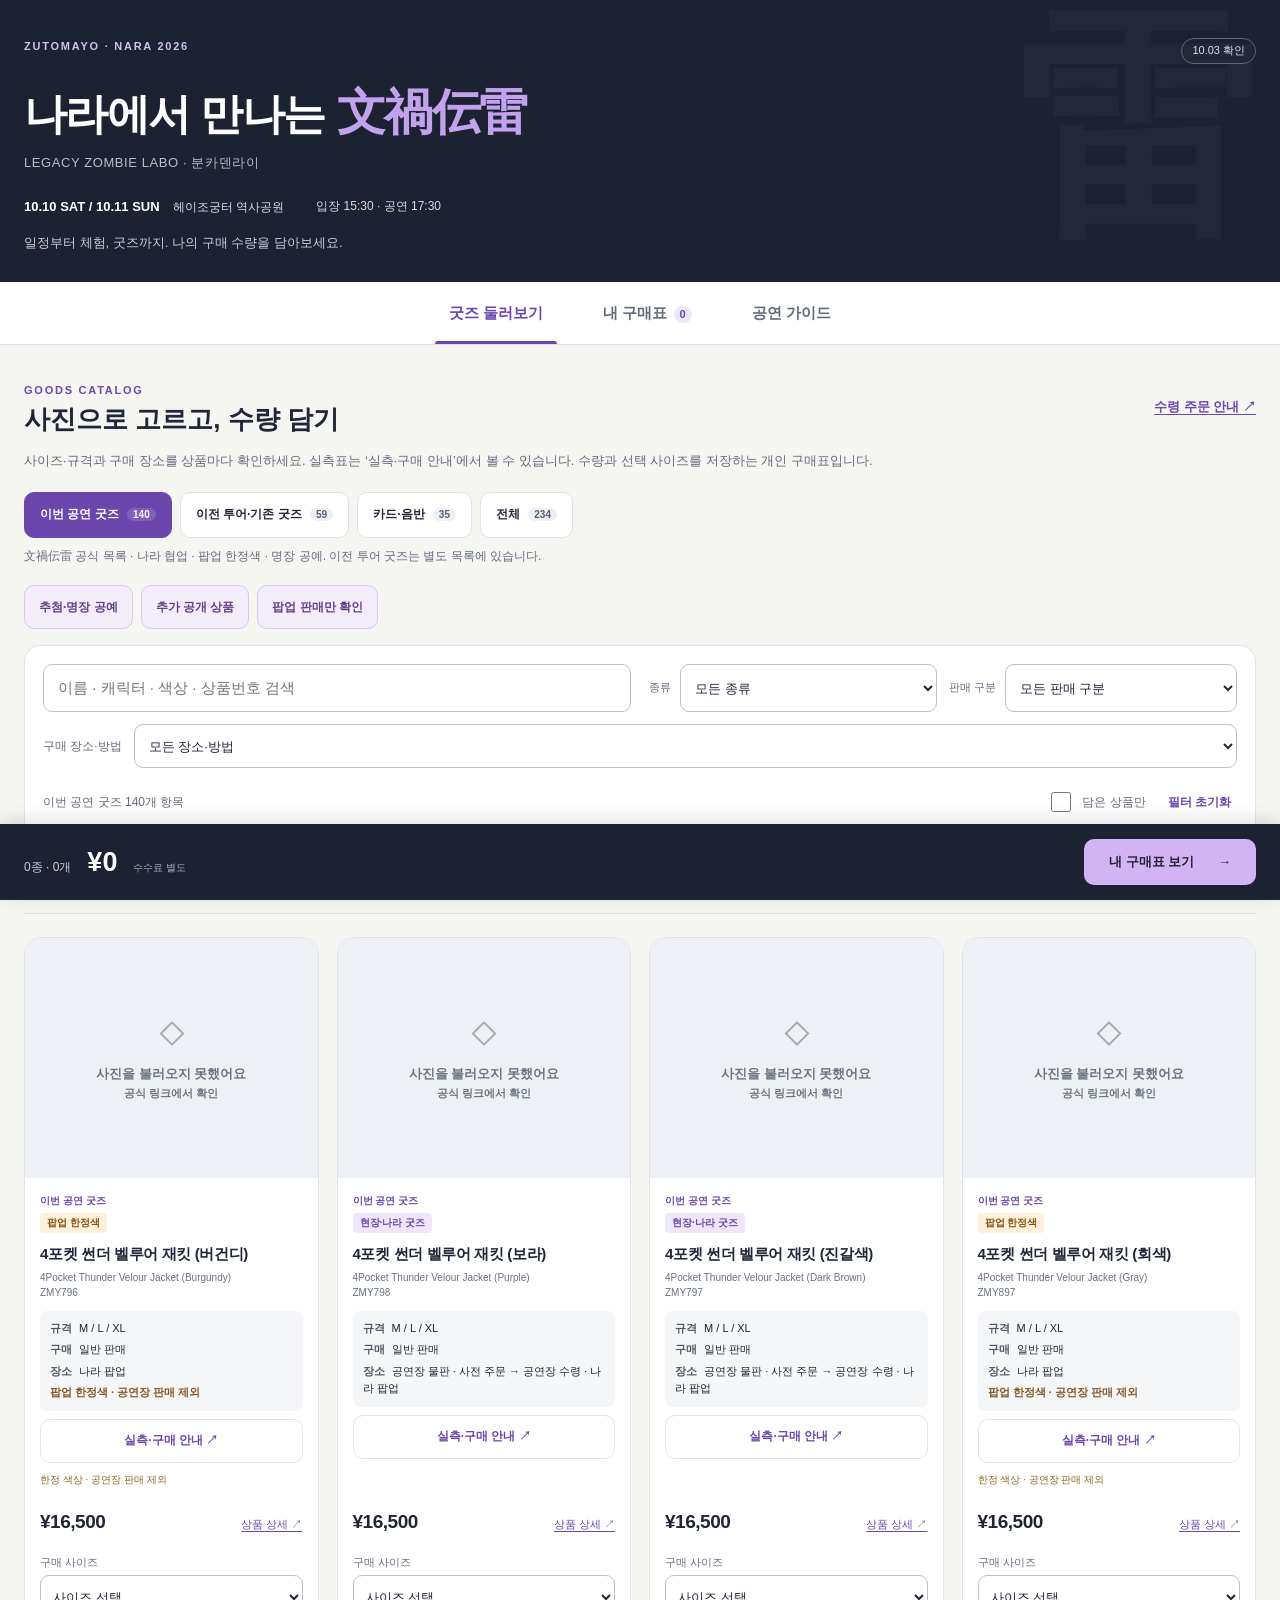
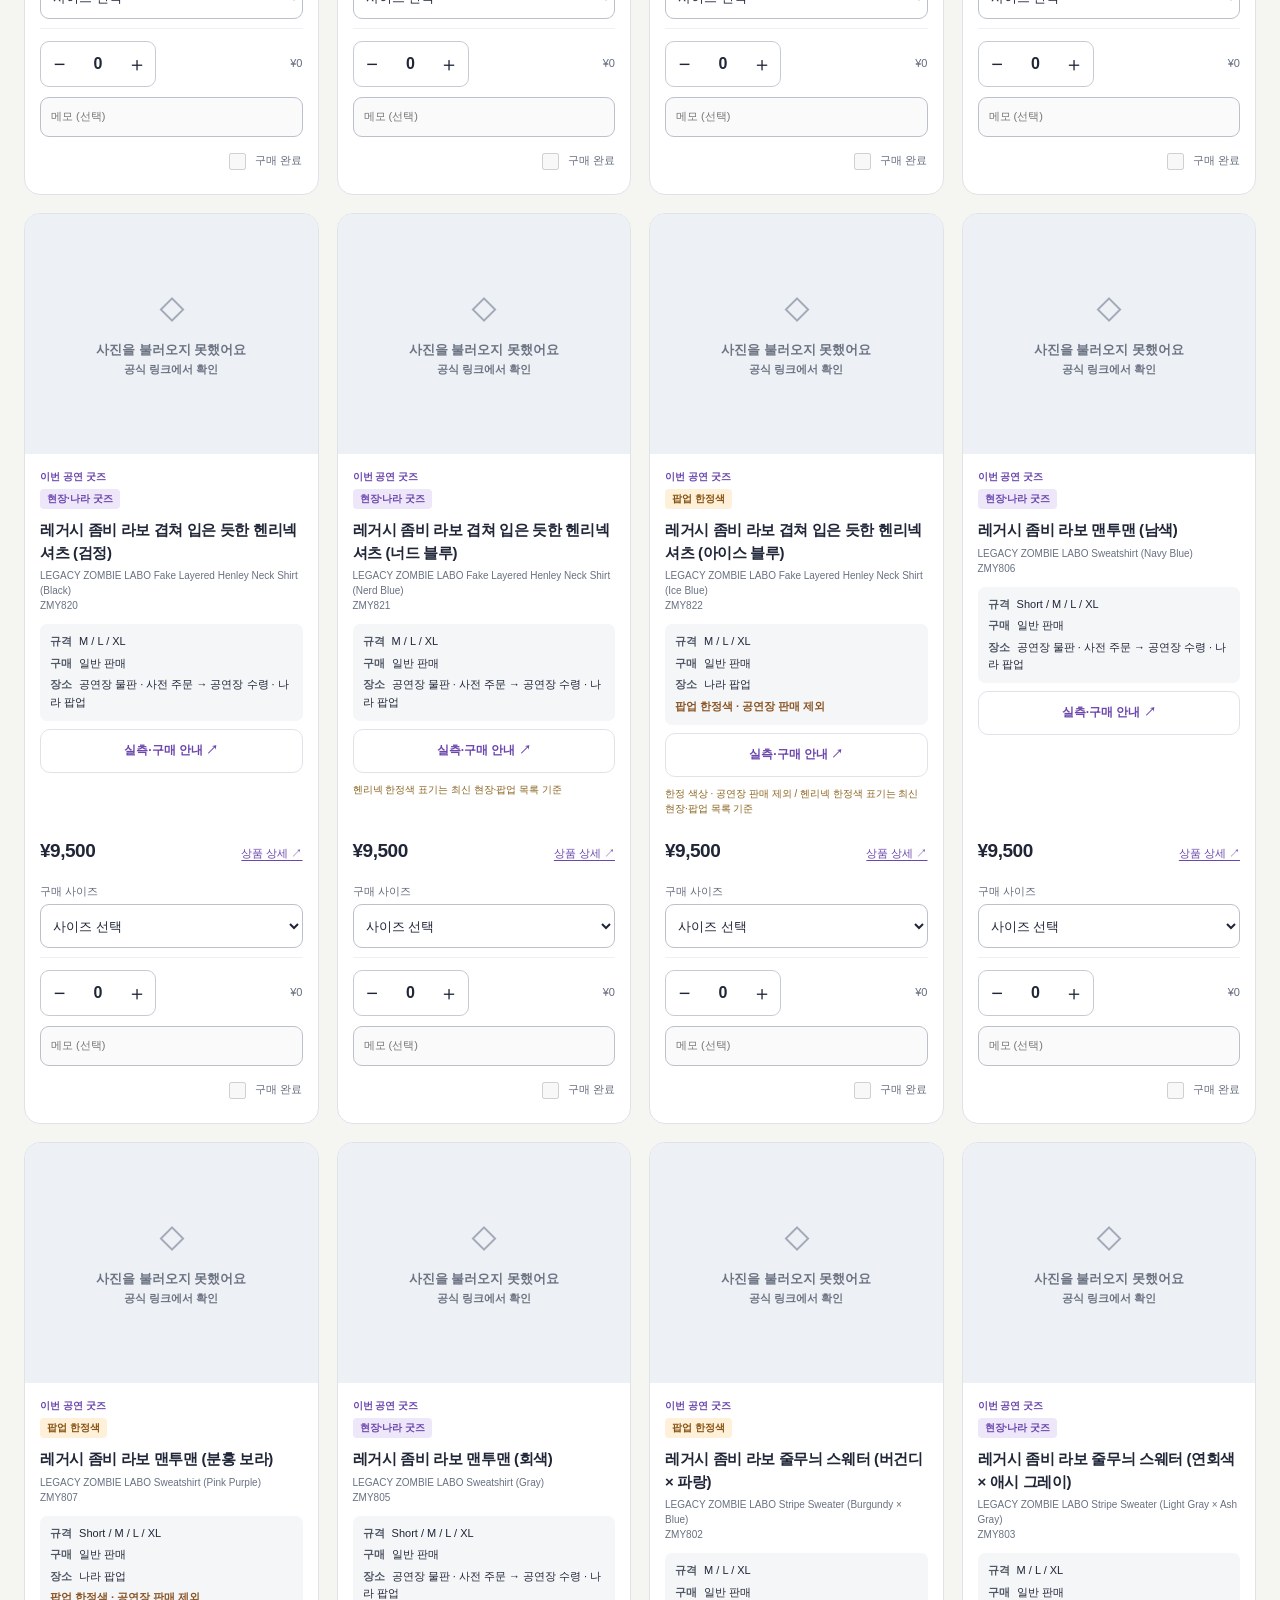
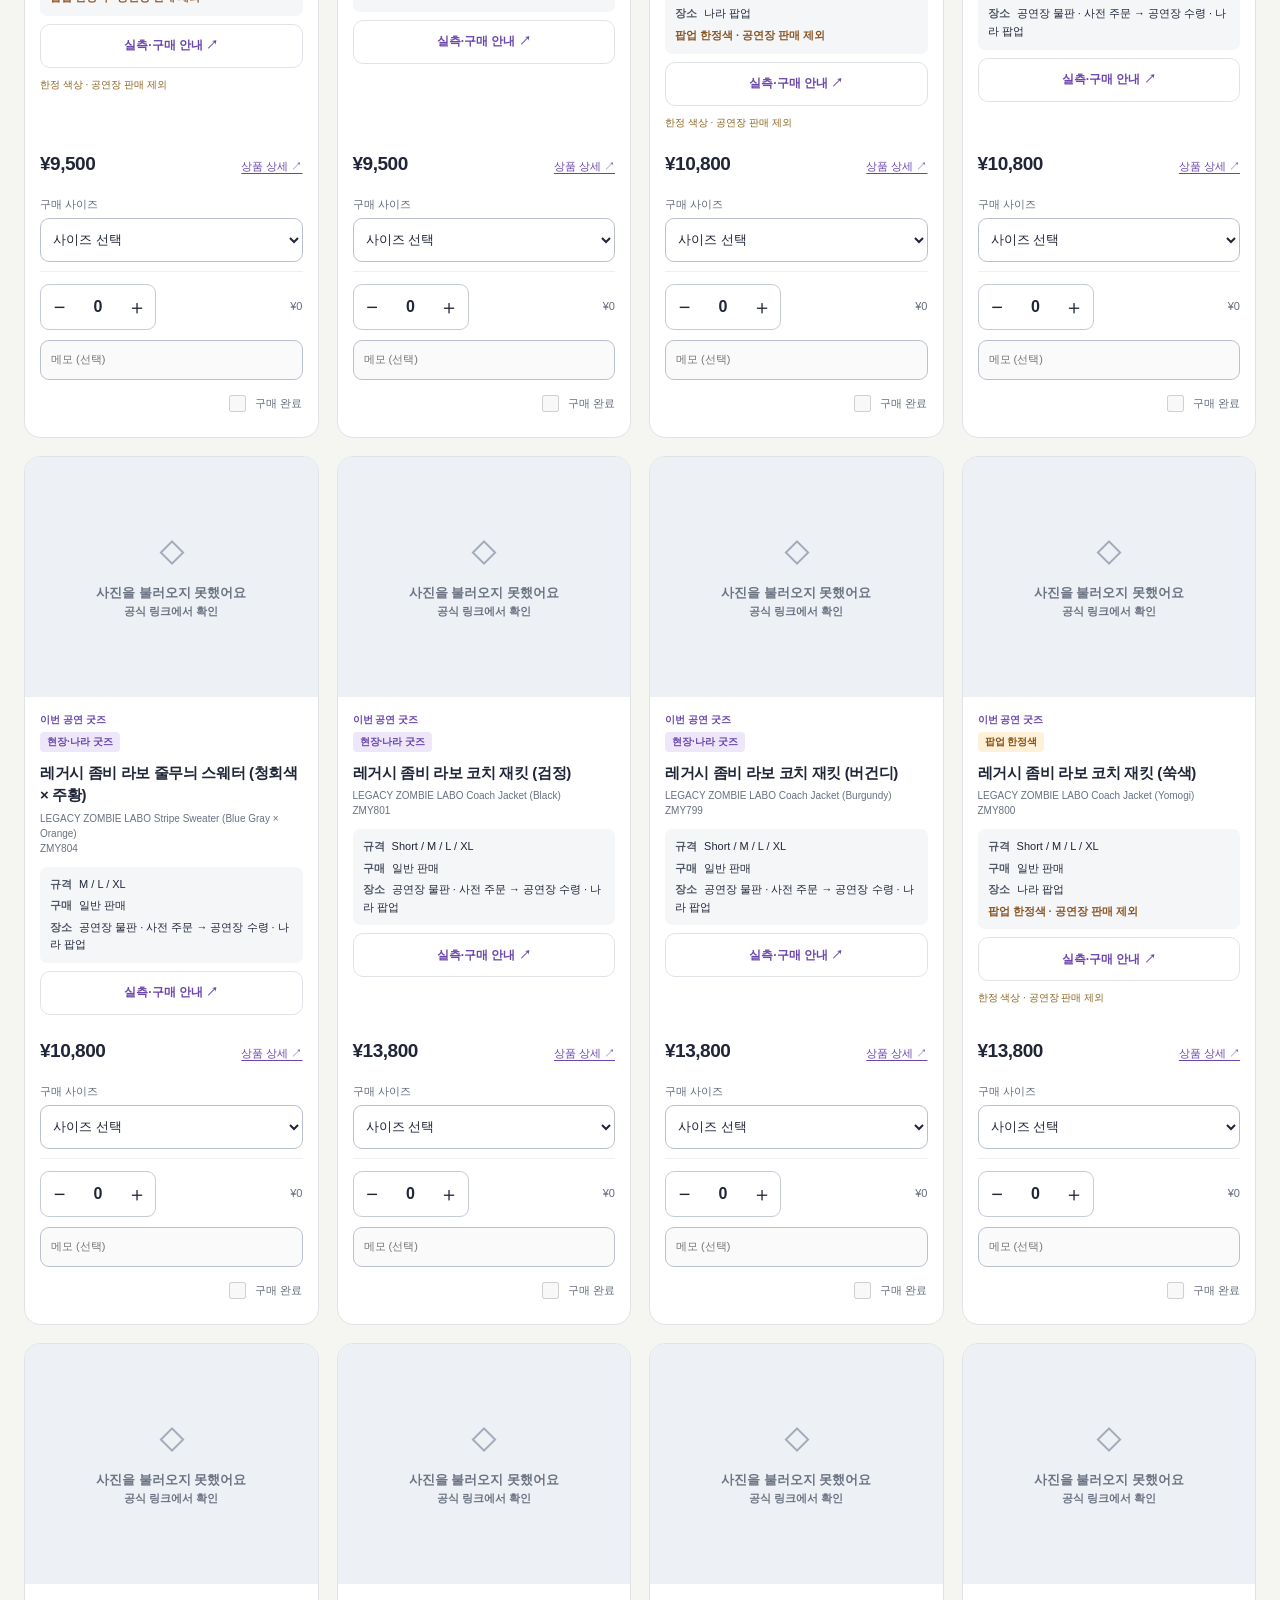
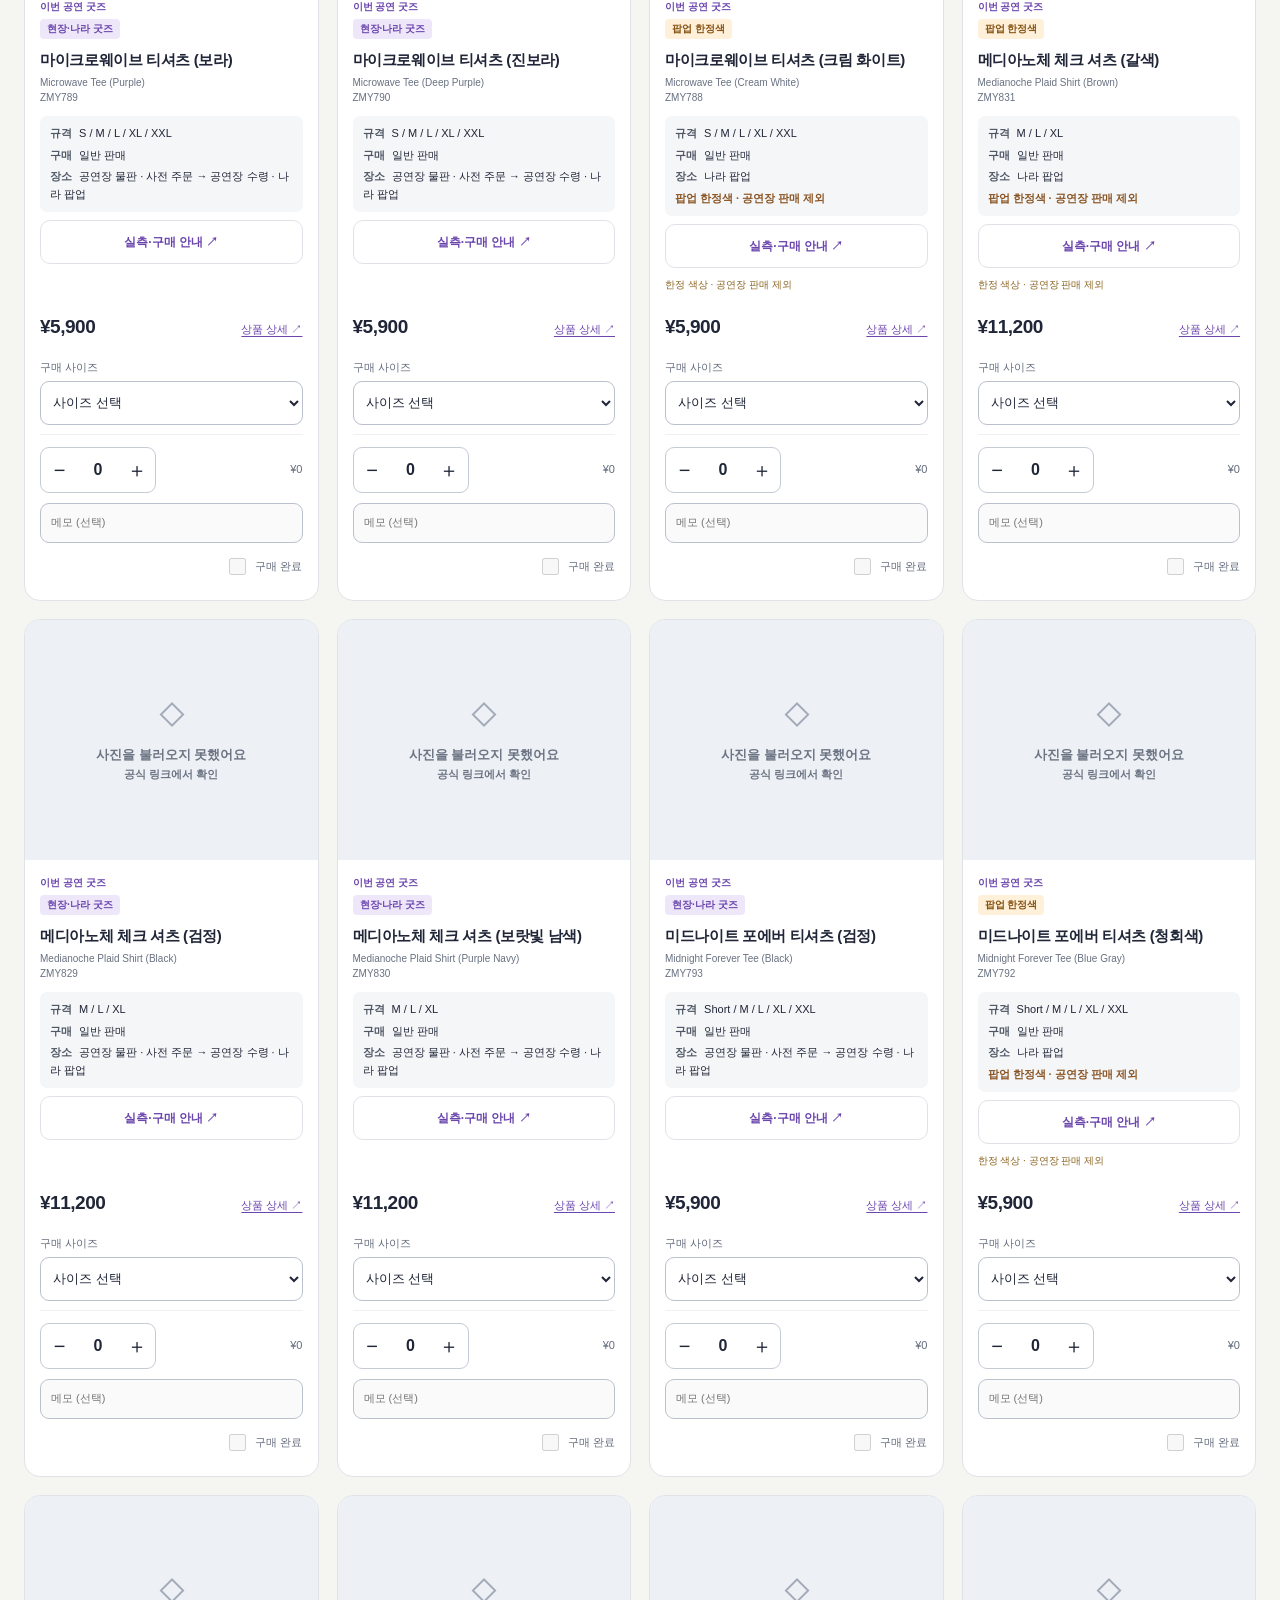
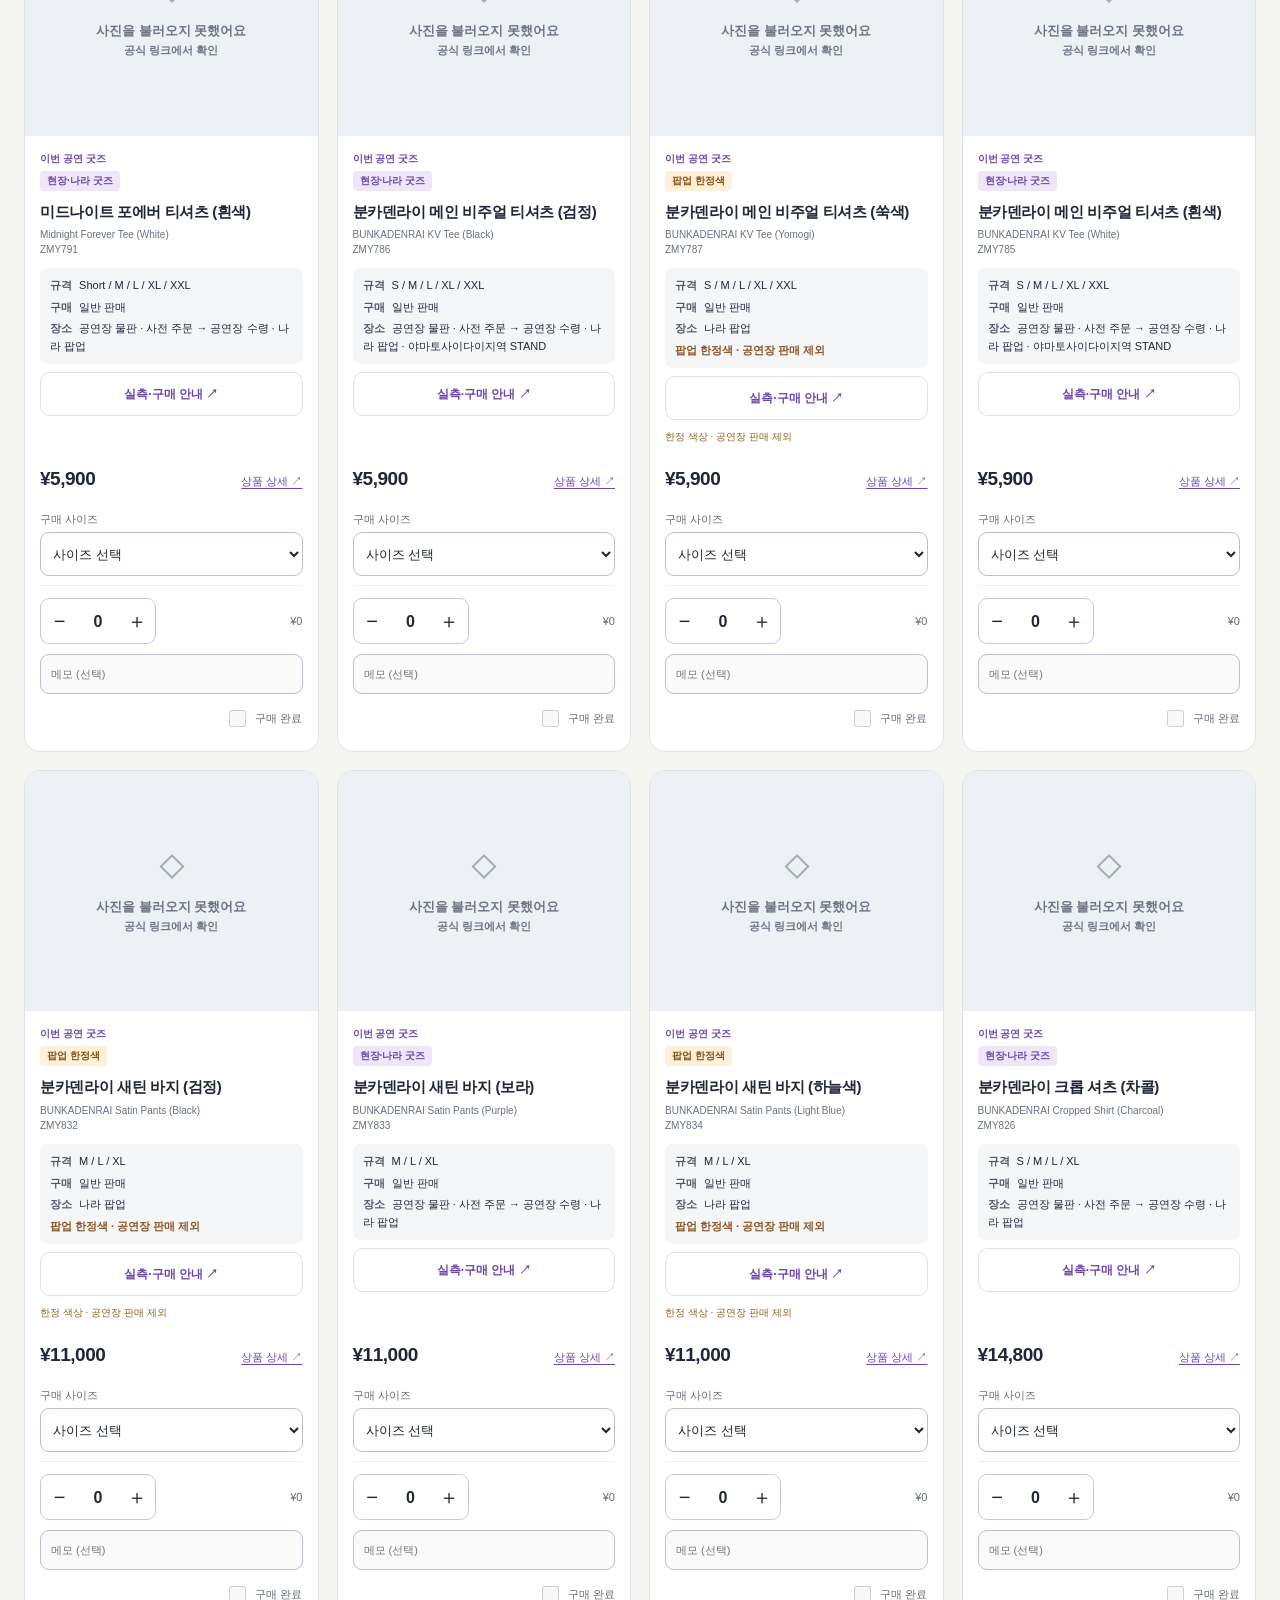
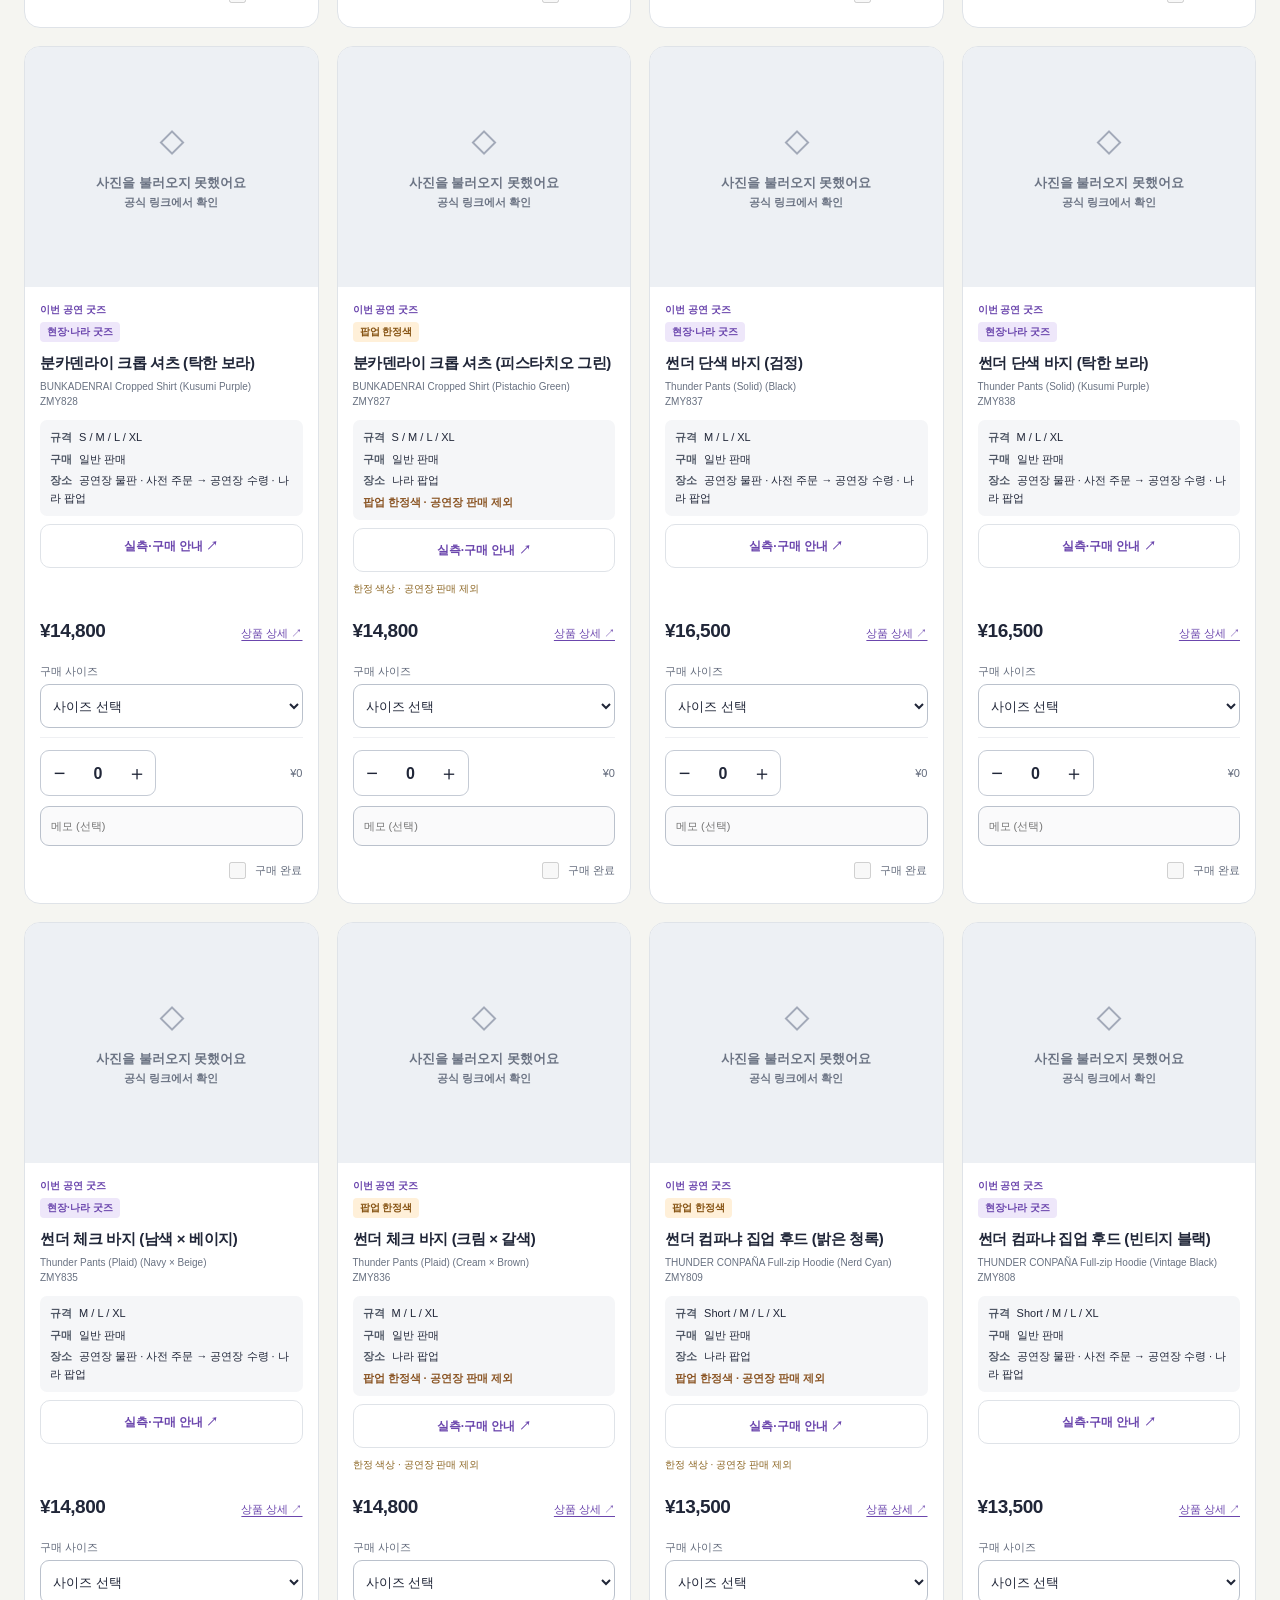
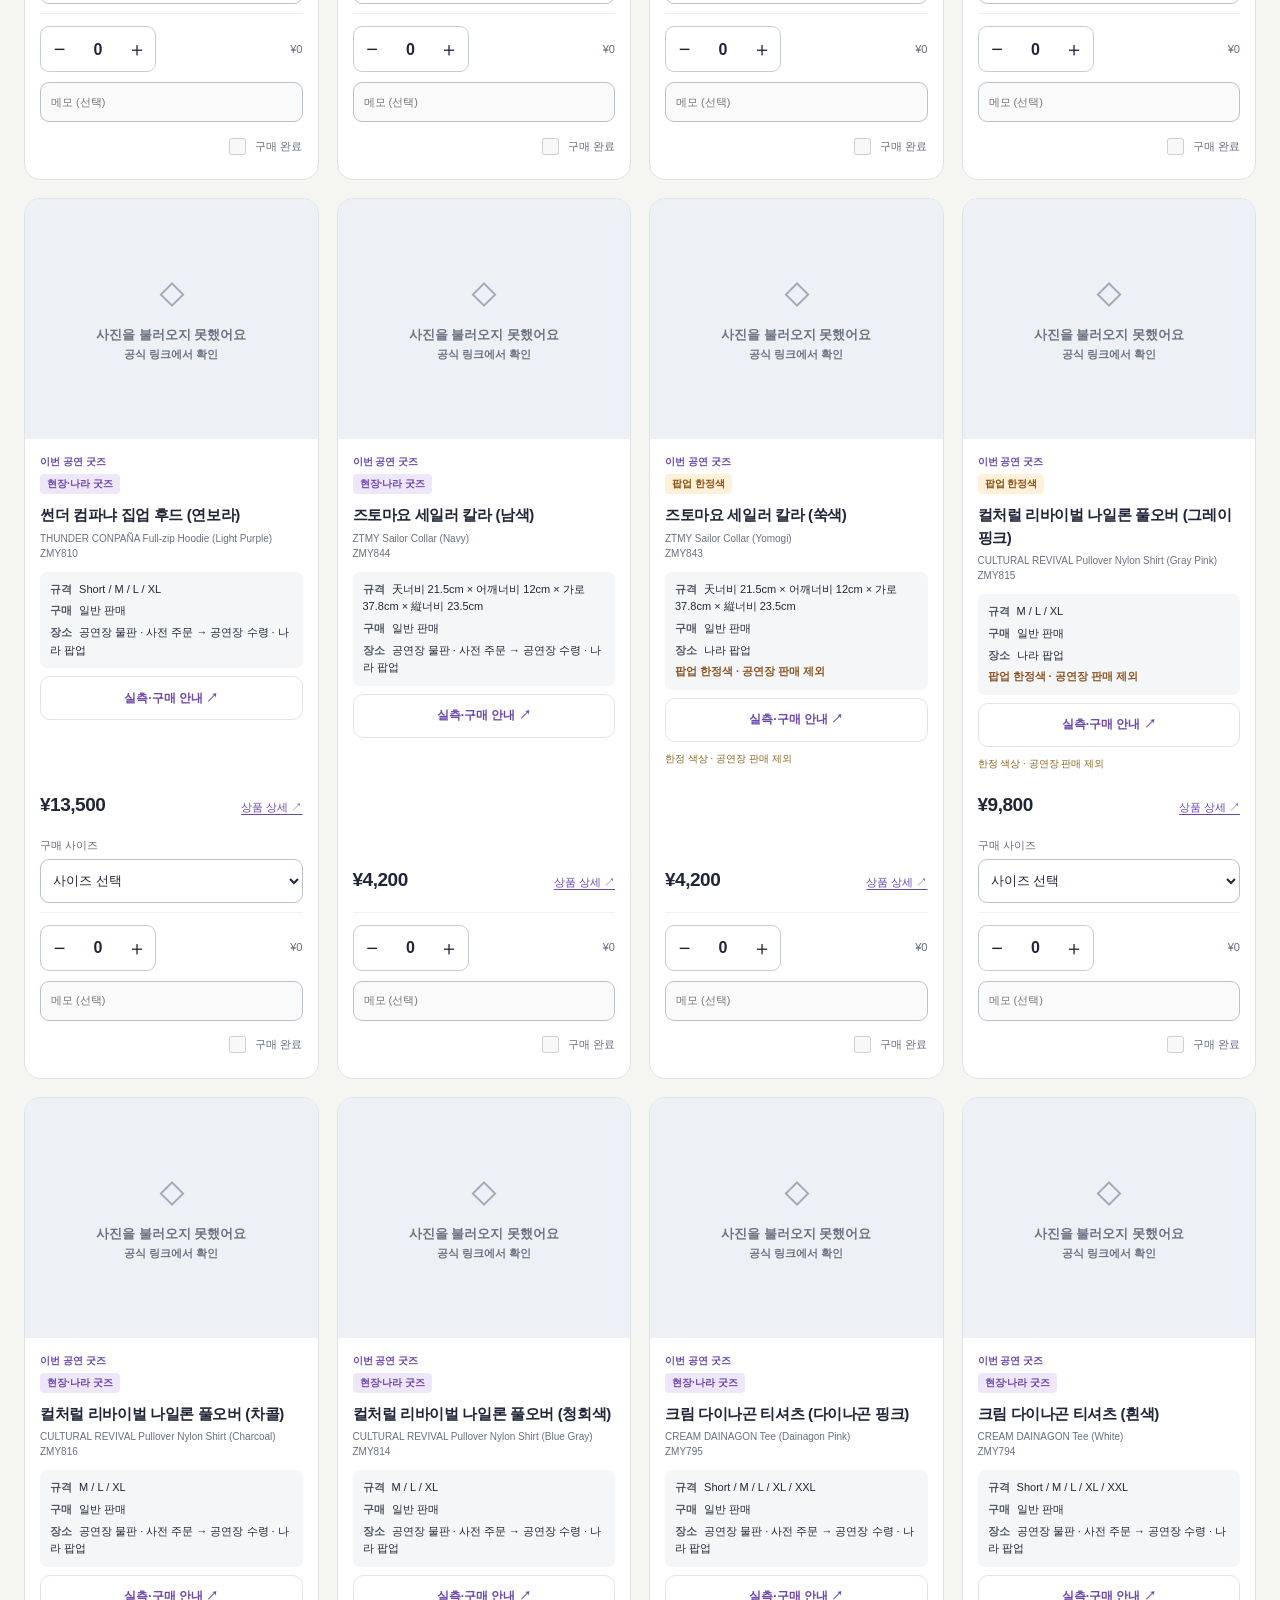
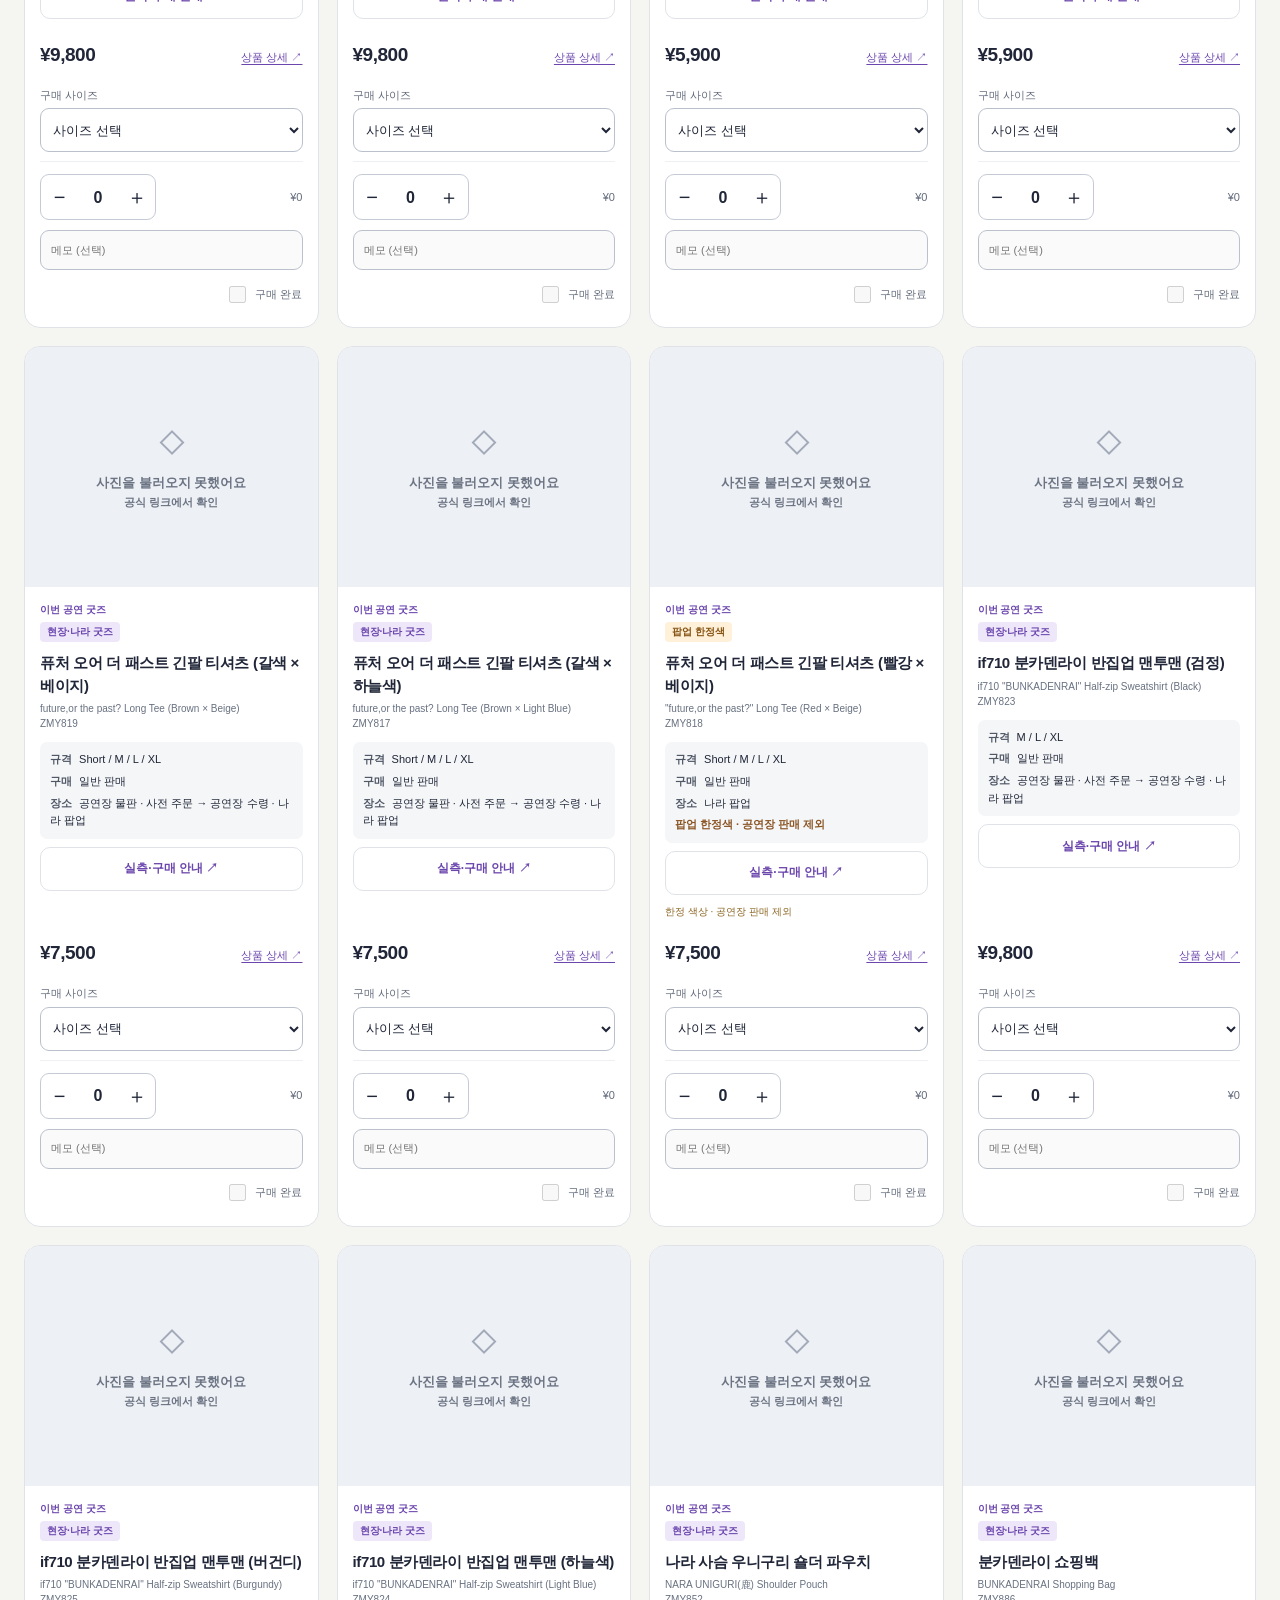
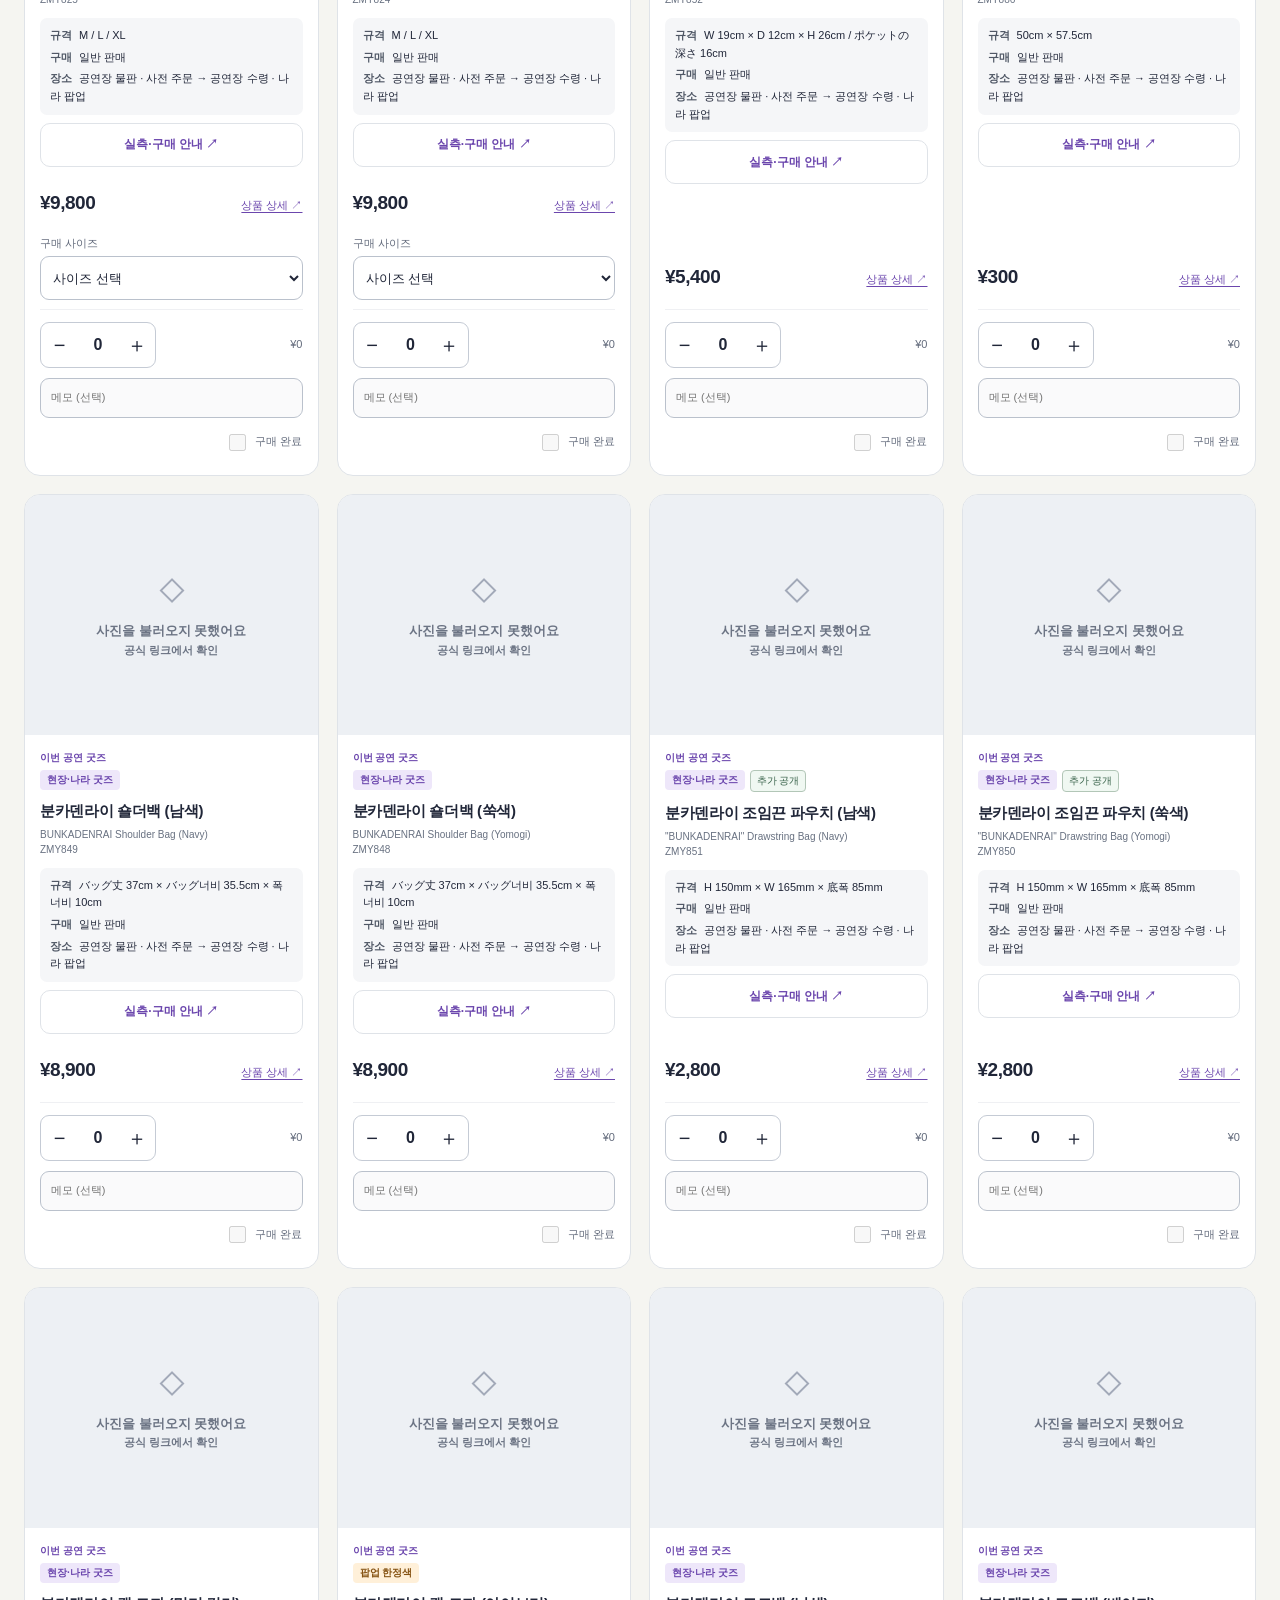
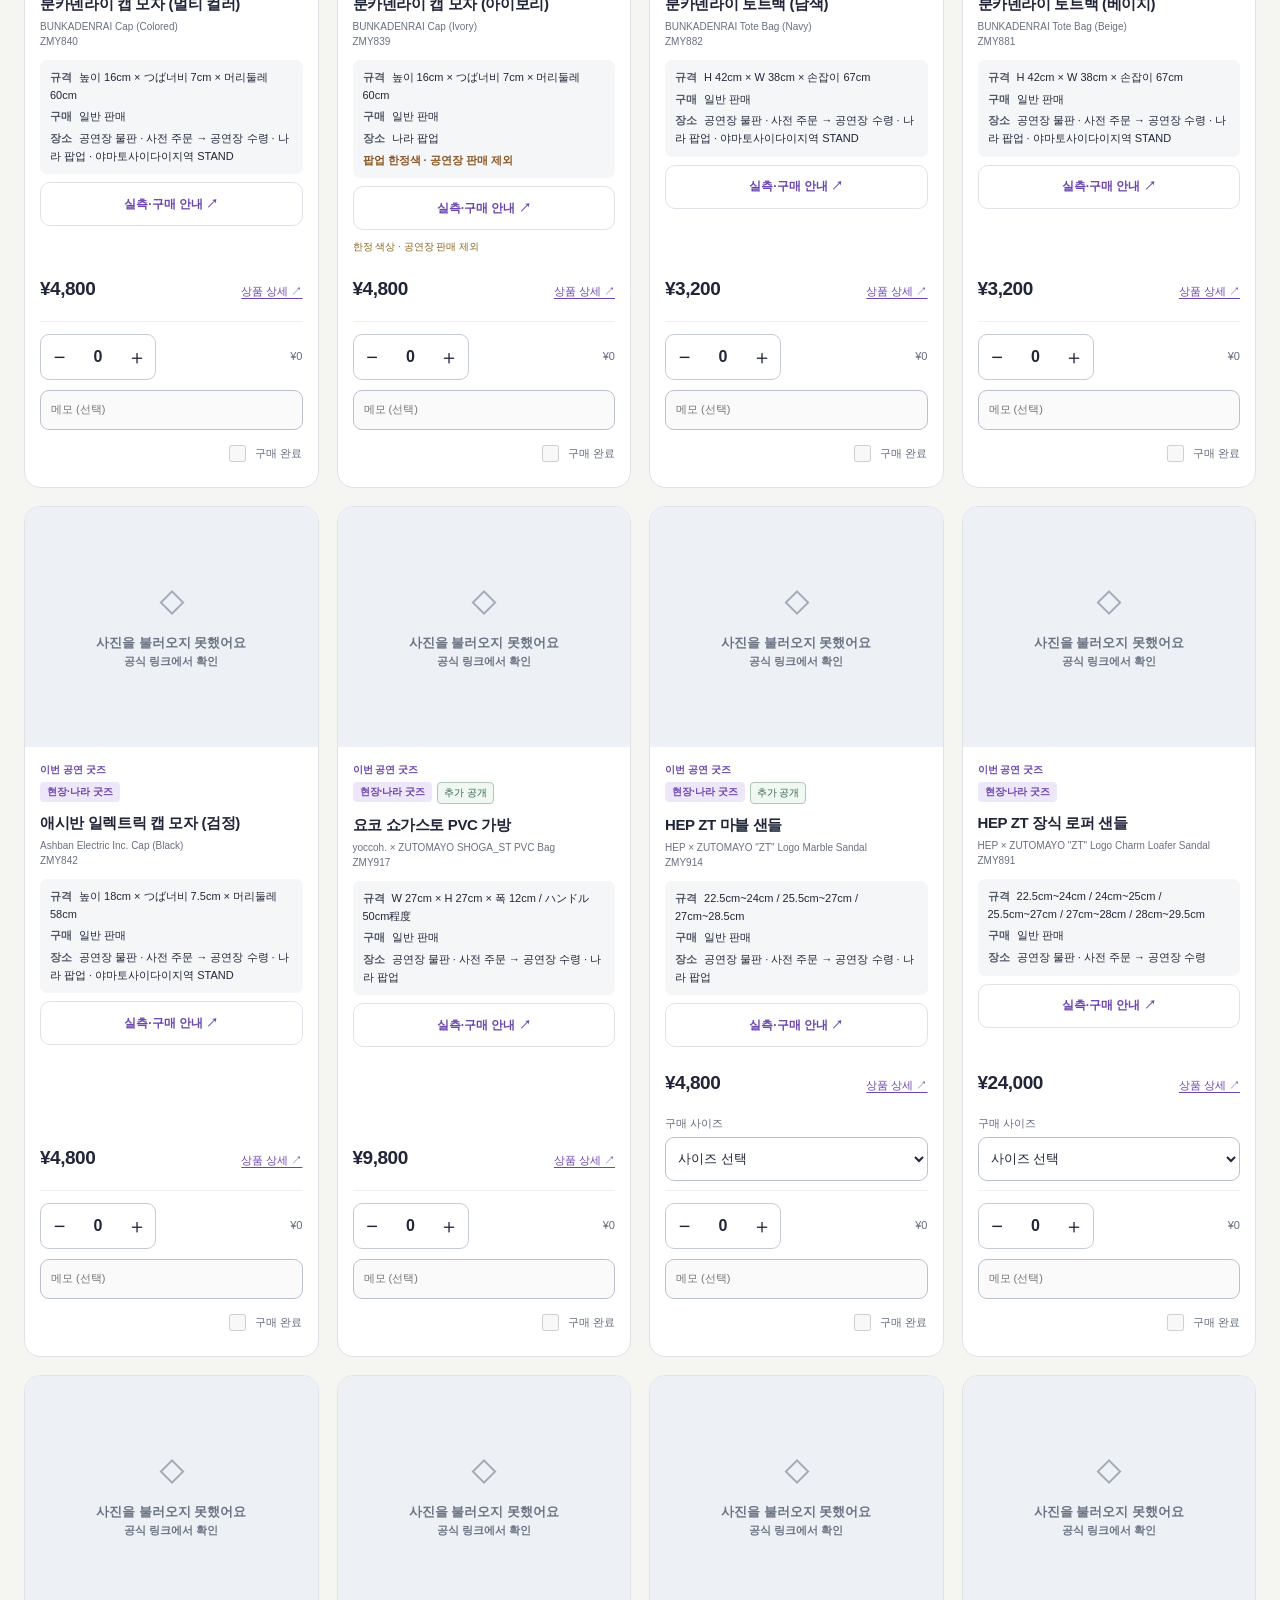
==== commit c2aeda35: "Show Korean size charts and per-item purchase conditions" ====
--- a/index.html
+++ b/index.html
@@ -22,6 +22,9 @@
 @media print{.hero{background:white;color:var(--ink);padding:0}.hero h1 span{color:var(--ink)}.tabs,.filters,.budget-bar,.plan-toolbar,.footer,.storage-note,.section-title button,.plan-table .remove,.plan-table .qty-control button,.no-js{display:none}.hero-top,.hero-note,.subtitle,.event-strip{color:var(--ink)}main{padding:16px 0;max-width:none}.plan-table-wrap{border:0}.plan-table,.plan-table tbody{display:table}.plan-table tbody{display:table-row-group}.plan-table thead{display:table-header-group}.plan-table tr{display:table-row}.plan-table td{display:table-cell}.plan-table .mobile-label{display:none}.plan-photo{display:none}.plan-table .qty-control,.plan-table input{border:0;background:none}input[type=checkbox]{appearance:auto}.plan-table .qty-control input{width:30px}.plan-table .row-subtotal{display:inline;width:auto;font-size:12px}.plan-table .money{white-space:normal}.plan-table .remove-cell{display:none}.plan-table th:last-child{display:none}.plan-metrics strong{font-size:20px}}
 
 .collection-tabs{display:flex;gap:8px;flex-wrap:wrap;margin:18px 0 9px}.collection-tabs button{font-size:12px;padding:9px 15px;min-height:46px}.collection-tabs button[aria-pressed=true]{background:var(--purple);border-color:var(--purple);color:white}.collection-tabs button span{font-size:10px;padding:1px 6px;margin-left:5px;background:#eef0f4;border-radius:20px;color:#566176}.collection-tabs button[aria-pressed=true] span{background:#ffffff25;color:white}.collection-note{font-size:12px;color:var(--muted);margin:0 0 19px}.collection-label{font-size:10px;color:var(--purple);font-weight:700;margin-bottom:5px;line-height:1.5}.collection-label.legacy{color:#526278}.collection-label.cards{color:#60755b}@media(max-width:760px){.collection-tabs{display:grid;grid-template-columns:1fr 1fr;gap:7px;margin-top:16px}.collection-tabs button{font-size:11px;padding:9px 6px}.collection-tabs button span{font-size:9px;margin-left:3px;padding:1px 5px}.collection-note{font-size:11px;line-height:1.7;margin-bottom:15px}.collection-label{font-size:9px}}
+
+.quick-filters{display:flex;flex-wrap:wrap;gap:8px;margin:0 0 16px}.quick-filters button{min-height:44px;font-size:12px;background:#f3edf9;border-color:#d9c7ed;color:#644187}.quick-filters button[aria-pressed=true]{background:#644187;color:white}.purchase-filter{grid-column:1/-1;display:flex;gap:12px;align-items:center;font-size:12px;color:var(--muted)}.purchase-filter select{flex:1;min-height:44px;font-size:13px}.item-badges{display:flex;flex-wrap:wrap;gap:5px}.new-tag{font-size:10px;border:1px solid #b2c6b7;background:#f0f8f2;color:#366148;padding:2px 6px;border-radius:4px}.buying-info{font-size:11px;line-height:1.6;background:#f5f6f8;border-radius:7px;padding:9px 10px;margin:3px 0 8px;overflow-wrap:anywhere}.buying-info p{margin:0 0 4px}.buying-info p:last-child{margin:0}.buying-info b{color:#4f5765;margin-right:4px}.buying-info .lottery-note,.buying-info .restriction{color:#8a5423;font-weight:650}.details-button{width:100%;min-height:44px;padding:8px;font-size:12px;color:var(--purple);margin:0 0 9px}.size-select{display:block;font-size:11px;color:var(--muted);margin-top:9px;min-width:0}.size-select select{display:block;width:100%;min-height:44px;margin-top:4px;font-size:13px;padding:8px}.plan-table .size-select{margin:0 0 7px}.plan-table .size-select select{max-width:210px}.spec-table-wrap{overflow-x:auto;border:1px solid var(--line);border-radius:8px}.spec-table{border-collapse:collapse;width:100%;font-size:13px}.spec-table th,.spec-table td{padding:11px 12px;text-align:left;border-bottom:1px solid var(--line)}.spec-table thead th{background:#f0edf5}.spec-table tbody th{white-space:nowrap;font-weight:650}.spec-table tbody tr:last-child>*{border-bottom:0}#details-body{font-size:13px;line-height:1.8;overflow-wrap:anywhere}#details-body h3{font-size:17px;margin:22px 0 10px}#details-body p{margin:10px 0}#details-body a{font-size:12px}.detail-caption{color:var(--muted);font-size:11px}.purchase-restrictions{padding:12px 12px 12px 30px;background:#fff4e4;border-radius:8px;color:#775329}.channel-detail{padding:12px 14px;background:#f5f6f8;border-radius:8px;margin:10px 0}.channel-detail h4{font-size:14px;margin:0}.channel-detail p{margin:7px 0!important}.pending-crafts{background:#edf4ef;border:1px solid #c5d7cc;border-radius:14px;padding:20px;margin:22px 0;font-size:13px}.pending-crafts h3{font-size:18px;margin:0 0 9px}.pending-crafts p{color:#56675c}#pending-list{display:flex;gap:8px;flex-wrap:wrap;margin:15px 0}#pending-list span{padding:5px 10px;background:white;border-radius:6px;font-size:12px}#goods-grid{scroll-margin-top:78px}@media(max-width:760px){.quick-filters{gap:6px}.quick-filters button{font-size:11px;padding:8px 10px}.purchase-filter{display:block;font-size:11px}.purchase-filter select{display:block;width:100%;margin-top:4px;font-size:12px}.buying-info{font-size:10px;padding:8px}.details-button{font-size:11px}.new-tag{font-size:9px}.spec-table{font-size:12px}.spec-table th,.spec-table td{padding:9px}.plan-table .memo-cell{grid-column:1/-1;grid-row:5}.plan-table .size-select select{max-width:none}.pending-crafts{padding:16px;font-size:12px}}
+.spec-table th:first-child{min-width:60px}
 </style>
 </head>
 <body>
@@ -41,7 +44,7 @@
 <main id="main">
   <section id="catalog" class="panel" aria-labelledby="catalog-title">
     <div class="section-title"><div><span class="eyebrow">GOODS CATALOG</span><h2 id="catalog-title">사진으로 고르고, 수량 담기</h2></div><a class="text-link" href="https://zutomayo.net/bunka_denrai_Item_netorder/" target="_blank" rel="noopener noreferrer">수령 주문 안내 ↗</a></div>
-    <p class="muted intro">한국어 이름과 원문을 함께 표시했습니다. 색상별로 수량을 입력하고, 사이즈는 메모에 적으세요. 이 구매표는 주문서가 아닙니다.</p>
+    <p class="muted intro">사이즈·규격과 구매 장소를 상품마다 확인하세요. 실측표는 ‘실측·구매 안내’에서 볼 수 있습니다. 수량과 선택 사이즈를 저장하는 개인 구매표입니다.</p>
     <div class="collection-tabs" role="group" aria-label="굿즈 목록 구분">
       <button type="button" data-collection="tour" aria-pressed="true">이번 공연 굿즈 <span></span></button>
       <button type="button" data-collection="legacy" aria-pressed="false">이전 투어·기존 굿즈 <span></span></button>
@@ -49,26 +52,30 @@
       <button type="button" data-collection="all" aria-pressed="false">전체 <span></span></button>
     </div>
     <p id="collection-note" class="collection-note" role="status"></p>
+    <div class="quick-filters" role="group" aria-label="구매 방식 빠른 선택"><button type="button" data-purchase-filter="lottery">추첨·명장 공예</button><button type="button" data-purchase-filter="additional">추가 공개 상품</button><button type="button" data-purchase-filter="popup-only">팝업 판매만 확인</button></div>
     <div class="filters">
       <label class="search-label"><span class="sr-only">상품 검색</span><input type="search" id="search" placeholder="이름 · 캐릭터 · 색상 · 상품번호 검색" autocomplete="off"></label>
       <div class="selects"><label>종류<select id="category"><option value="">모든 종류</option></select></label><label>판매 구분<select id="scope"><option value="">모든 판매 구분</option><option>현장·나라 굿즈</option><option>팝업 한정색</option><option>나라 팝업 단품</option><option>팝업 구상품</option><option>명장 공예</option></select></label></div>
+      <label class="purchase-filter">구매 장소·방법<select id="purchase"><option value="">모든 장소·방법</option><option value="venue">공연장 물판</option><option value="pickup">사전 주문 · 현장 수령</option><option value="popup">나라 팝업</option><option value="popup-only">팝업 판매만 확인</option><option value="station">역 매점 STAND</option><option value="drink">음료 부스 造酒司</option><option value="lottery">추첨·명장 공예</option><option value="additional">추가 공개 상품</option></select></label>
       <div class="filter-footer"><span id="result-count" role="status"></span><label class="check"><input type="checkbox" id="selected-only">담은 상품만</label><button type="button" class="link-button" id="clear-filters">필터 초기화</button></div>
     </div>
     <details class="notice"><summary>구매 전에 확인할 판매 구분 · 가격 · 사진</summary><div>
       <p><strong>이번 공연 굿즈</strong>는 공식 文禍伝雷 목록·나라 협업·한정색·명장 공예를 모은 기본 화면입니다. <strong>이전 투어·기존 굿즈</strong>는 공식 팝업의 구상품 목록이며, <strong>카드·음반</strong>은 별도 목록입니다. 카드·음반에는 신상품과 기존 상품이 함께 포함됩니다. 각 상품의 판매 구분은 출시 시기와 구별해서 표시했습니다.</p>
-      <p><strong>현장·나라 굿즈</strong>는 공식 현장 수령·상품 목록 기준입니다. 수령 주문·현장·팝업의 판매 대상과 재고는 각 공지에서 확인하세요. <strong>팝업 한정색</strong>은 공연장 판매에서 제외되고, <strong>나라 팝업 단품</strong>은 엽서 3종의 개별 판매입니다. <strong>명장 공예</strong> 4종은 전시 후 추첨 판매입니다.</p>
-      <p>가격은 세금 포함 엔화입니다. 합계에 수령 서비스 이용료 ¥220·배송비는 포함하지 않습니다. 과자 2종은 상품 상세·안내 본문의 가격(¥1,800 / ¥1,600)을 사용했고, Re:HP 티셔츠는 팝업 공지 가격(¥5,600)을 적용했습니다. 헨리넥 한정색은 최신 현장·팝업 목록을 따릅니다.</p>
+      <p><strong>현장·나라 굿즈</strong>는 공식 현장 수령·상품 목록 기준입니다. 수령 주문·현장·팝업의 판매 대상과 재고는 각 공지에서 확인하세요. <strong>팝업 한정색</strong>은 공연장 판매에서 제외되고, <strong>나라 팝업 단품</strong>은 엽서 3종의 개별 판매입니다. <strong>명장 공예</strong> 4종은 전시 후 추첨 판매입니다. 찻사발·술잔은 각각 40개, 하리코 인형 2종은 각각 100개 한정입니다. 추첨 접수 일정·방법은 10/3 확인 시점 미공개입니다.</p>
+      <p>가격은 세금 포함 엔화입니다. 합계에 수령 서비스 이용료 ¥220·배송비는 포함하지 않습니다. 과자 2종은 상품 상세·안내 본문의 가격(¥1,800 / ¥1,600)을 사용했고, Re:HP 티셔츠는 팝업 공지 가격(¥5,600)을 적용했습니다. 복각 CD UPCH-29308은 사전 수령 ¥3,565 / 현장 직접 판매 ¥3,600이며 합계는 ¥3,565 기준입니다. 헨리넥 한정색은 최신 현장·팝업 목록을 따릅니다.</p>
+      <p>‘추가 공개’는 사전 배송 판매 이후 공식적으로 공개된 상품·명장 공예 표시입니다. 도자기 2종은 기존 목록에도 있었으며, 이번에 추첨·구매 안내를 보강했습니다. 추가 협업으로 예고된 분야는 추첨 필터 아래에 모았습니다.</p>
       <p>사진은 공식 사이트에서 불러옵니다. 개별 사진·상세 링크가 확인되지 않은 챔피언십 티셔츠 2색은 공식 팝업 목록을 연결했습니다. 단품 엽서 3종의 사진은 3장 세트의 구성 사진입니다. 한국어 이름은 비공식 번역이며 재고는 실시간으로 갱신되지 않습니다.</p>
     </div></details>
     <div id="goods-grid" class="goods-grid"></div>
     <div id="empty-search" class="empty" hidden><h3>검색 결과가 없어요</h3><p>다른 이름을 입력하거나 필터를 초기화해 보세요.</p></div>
+    <section id="pending-crafts" class="pending-crafts" hidden aria-labelledby="pending-title"><h3 id="pending-title">다음 공개를 기다리는 명장 협업</h3><p>공식 페이지에서 아래 분야를 예고했습니다. 개별 상품명·사진·가격·판매 수량은 아직 미공개입니다. 구매표에는 가격이 확인된 상품만 담을 수 있습니다.</p><div id="pending-list"></div><a href="https://zutomayo.net/bunka-denrai/" target="_blank" rel="noopener noreferrer">공식 추가 공개 확인 ↗</a></section>
   </section>
   <section id="plan" class="panel" aria-labelledby="plan-title" hidden>
     <div class="section-title"><div><span class="eyebrow">MY SHOPPING LIST</span><h2 id="plan-title">내 구매표</h2></div><button type="button" class="small-button" id="back-catalog">상품 더 담기 ↗</button></div>
-    <p class="muted intro">수량이 1개 이상인 상품을 모았습니다. 구매 완료를 체크해도 계획 합계는 유지됩니다. 사이즈별 수량은 메모에 적으세요.</p>
+    <p class="muted intro">수량이 1개 이상인 상품을 모았습니다. 선택 사이즈도 함께 저장됩니다. 여러 사이즈를 살 때는 ‘여러 사이즈’ 선택 후 수량 배분을 메모에 적으세요. 구매 완료를 체크해도 계획 합계는 유지됩니다.</p>
     <div class="plan-metrics"><div><span>구매 계획</span><strong id="metric-total">¥0</strong></div><div><span>구매 완료</span><strong id="metric-bought">¥0</strong></div><div><span>남은 구매</span><strong id="metric-remaining">¥0</strong></div></div>
     <div class="plan-toolbar"><button type="button" id="export-md">수량 담긴 MD 저장</button><button type="button" id="export-json">백업 저장</button><button type="button" id="import-json">백업 불러오기</button><button type="button" id="reset-plan" class="danger">전체 비우기</button><input id="import-file" type="file" accept=".json,application/json" hidden></div>
-    <p class="storage-note" id="storage-note">수량과 메모는 이 브라우저에 자동 저장됩니다. 기기 간 이동은 백업 저장·불러오기를 사용하세요.</p>
+    <p class="storage-note" id="storage-note">수량·선택 사이즈·메모는 이 브라우저에 자동 저장됩니다. 기기 간 이동은 백업 저장·불러오기를 사용하세요.</p>
     <div id="empty-plan" class="empty"><span class="empty-symbol" aria-hidden="true">＋</span><h3>아직 담은 굿즈가 없어요</h3><p>굿즈 둘러보기에서 수량을 올리면<br>사진과 금액이 여기에 모입니다.</p><button type="button" data-tab="catalog" class="primary">굿즈 둘러보기</button></div>
     <div id="plan-table-wrap" class="plan-table-wrap" hidden><table class="plan-table"><thead><tr><th scope="col">구매 완료</th><th scope="col">굿즈</th><th scope="col">단가</th><th scope="col">수량</th><th scope="col">소계</th><th scope="col">사이즈 / 메모</th><th scope="col"><span class="sr-only">삭제</span></th></tr></thead><tbody id="plan-rows"></tbody></table></div>
   </section>
@@ -91,7 +98,7 @@
 <tbody><tr>
 <td><strong><a href="index.html">index.html</a></strong></td>
 <td><strong>휴대폰용 굿즈·공연 가이드</strong></td>
-<td>한국어 이름·원문·공식 사진·상품 링크, 검색·판매 구분 필터, 수량 입력·자동 합계·구매 완료·메모·기기 저장</td>
+<td>한국어 이름·원문·공식 사진·상품 링크, 실측표·사이즈 선택, 구매 장소·추첨 필터, 수량·합계·구매 완료·메모·기기 저장</td>
 </tr>
 <tr>
 <td><strong><a href="GOODS_CHECKLIST.md">GOODS_CHECKLIST.md</a></strong></td>
@@ -99,18 +106,23 @@
 <td>색상별 234개 항목, 수량·구매 완료·사이즈/메모 빈칸. MD 파일을 편집해 기입</td>
 </tr>
 <tr>
+<td><strong><a href="GOODS_DETAILS.md">GOODS_DETAILS.md</a></strong></td>
+<td>상품별 규격·판매 상세</td>
+<td>사이즈별 한국어 실측표, 판매 장소·기간, 추첨 수량·접수 공개 상태, 회원·주문 제한과 공식 출처</td>
+</tr>
+<tr>
 <td>이 README</td>
 <td>전체 관람 정보</td>
 <td>일정·교통·액티비티·푸드·굿즈 구매법·나라 팝업·스탬프</td>
 </tr>
 </tbody></table></div>
-<p>HTML의 <strong>내 구매표 → 수량 담긴 MD 저장</strong>을 누르면 입력한 수량과 메모를 담은 Markdown 파일을 내려받습니다. <strong>백업 저장 / 백업 불러오기</strong>로 다른 기기에 구매표를 옮길 수 있습니다. 입력 내용은 같은 브라우저에 저장되며, 계정·기기 간 자동 동기화는 제공하지 않습니다. 사이즈가 여러 개면 메모에 <code>M 1개 / L 2개</code>처럼 기입하세요. 사진은 공식 사이트에서 불러오므로 인터넷 연결이 필요합니다.</p>
+<p>HTML의 <strong>내 구매표 → 수량 담긴 MD 저장</strong>을 누르면 입력한 수량·선택 사이즈·메모를 담은 Markdown 파일을 내려받습니다. <strong>백업 저장 / 백업 불러오기</strong>로 다른 기기에 구매표를 옮길 수 있습니다. 입력 내용은 같은 브라우저에 저장되며, 계정·기기 간 자동 동기화는 제공하지 않습니다. 공개 사이즈를 선택할 수 있고, 여러 사이즈를 살 때는 ‘여러 사이즈’ 선택 후 메모에 <code>M 1개 / L 2개</code>처럼 배분하세요. 사진은 공식 사이트에서 불러오므로 인터넷 연결이 필요합니다.</p>
 <p><strong>굿즈 목록을 별도로 구분했습니다.</strong> 기본 화면은 <strong>이번 공연 굿즈 140개 항목</strong>이며, <strong>이전 투어·기존 굿즈 59개 항목</strong>과 <strong>카드·음반 35개 항목</strong>은 각 목록 버튼에서 볼 수 있습니다. 이번 공연에는 공식 文禍伝雷 목록·나라 협업·한정색·명장 공예를 포함하고, 이전 목록은 공식 팝업의 구상품 목록을 기준으로 합니다. 카드·음반 목록에는 신규 카드 슬리브와 기존 카드·음반이 함께 들어 있습니다. 수량과 메모는 목록을 바꿔도 유지됩니다. 구분 근거: <a href="https://zutomayo.net/mart_nara202610/" target="_blank" rel="noopener noreferrer">공식 나라 팝업 판매 목록</a>, <a href="https://zutomayo.net/bunka_denrai_Item_netorder/" target="_blank" rel="noopener noreferrer">공식 현장 수령 상품 안내</a>.</p>
 <details>
 <summary>깃허브에 올리고 휴대폰에서 HTML로 보는 방법</summary>
 
 <ol>
-<li><code>index.html</code>, <code>README.md</code>, <code>GOODS_CHECKLIST.md</code>, <code>.nojekyll</code>을 저장소 루트에 올립니다. HTML에는 스타일·기능·상품 데이터·공연 가이드가 포함되어 별도 빌드 없이 열립니다.</li>
+<li><code>index.html</code>, <code>README.md</code>, <code>GOODS_CHECKLIST.md</code>, <code>GOODS_DETAILS.md</code>, <code>.nojekyll</code>을 저장소 루트에 올립니다. HTML에는 스타일·기능·상품 데이터·공연 가이드가 포함되어 별도 빌드 없이 열립니다.</li>
 <li>저장소 <strong>Settings → Pages → Build and deployment → Source</strong>에서 <strong>Deploy from a branch</strong>를 선택합니다.</li>
 <li>올린 브랜치(예: <code>main</code>)와 **<code>/(root)</code>**를 선택하고 <strong>Save</strong>를 누릅니다.</li>
 <li>배포가 완료되면 Pages에 표시되는 사이트 주소를 휴대폰 브라우저에서 엽니다. 저장소에서 HTML 파일을 클릭하면 코드가 보이므로, 실제 사용은 Pages의 사이트 주소를 이용하세요.</li>
@@ -849,6 +861,8 @@
 </tbody></table></div>
 <p>출처: <a href="https://zutomayo.net/special/bunka-denrai/matsuri-area/" target="_blank" rel="noopener noreferrer">푸드 공식 목록</a>. 주류 구매·수령은 <strong>만 20세 이상</strong>, 연령 확인 가능한 신분증 지참. 진저에일은 소프트드링크이며, 푸드 페이지와 굿즈 페이지의 제조사 표기에 차이가 있어 위 표는 음료명으로 구분했습니다.</p>
 <h2 id="굿즈-구매-방법">굿즈 구매 방법</h2>
+<p>사진과 수량은 <a href="https://kimsuis.github.io/zutomayo-nara-2026-guide/#catalog" target="_blank" rel="noopener noreferrer">휴대폰 사이트</a> 또는 <a href="GOODS_CHECKLIST.md">사진 구매표</a>에서, 공개 사이즈·한국어 실측표·상품별 판매 장소·추첨 조건은 <a href="GOODS_DETAILS.md">상품별 상세 안내</a>에서 확인할 수 있습니다. HTML에서는 구매 사이즈도 별도로 선택·저장됩니다.</p>
+<p>10/3 공식 목록을 다시 확인했습니다. 도자기 <strong>우니구리 야마토 그림 찻사발 ¥9,800 / 쇼가스토 야마토 그림 술잔 ¥6,800</strong>은 각각 <strong>40개 한정 추첨 판매</strong>입니다. 두 상품은 기존 사진 목록에도 포함되어 있었으며, 이번에 추첨 정보를 보강했습니다. <strong>추첨 접수 일정·방법·신청 링크는 아직 미공개</strong>입니다. 추가 도자기·나라 칠기·요시노 와시 조명·잇토보리 목각·목공예품·부채 협업은 개별 상품 공개를 기다리는 상태로 구분했습니다. 출처: <a href="https://zutomayo.net/bunka-denrai/" target="_blank" rel="noopener noreferrer">명장 협업 공식 소개</a>.</p>
 <h3 id="어디서-어떻게-사는지">어디서 어떻게 사는지</h3>
 <div class="table-scroll" tabindex="0" role="region" aria-label="가로 스크롤 표"><table>
 <thead>
@@ -2448,10 +2462,11 @@
 </main>
 <aside class="budget-bar" aria-label="구매 계획 합계"><div><span id="budget-count">0종 · 0개</span><strong id="budget-total">¥0</strong><small>수수료 별도</small></div><button type="button" data-tab="plan">내 구매표 보기 <span aria-hidden="true">→</span></button></aside>
 <dialog id="gallery" aria-labelledby="gallery-title"><div class="dialog-head"><h2 id="gallery-title">상품 사진</h2><button type="button" id="close-gallery" aria-label="사진 닫기">✕</button></div><div class="gallery-frame"><img id="gallery-image" alt=""></div><div class="gallery-controls"><button type="button" id="prev-image" aria-label="이전 사진">←</button><span id="image-count"></span><button type="button" id="next-image" aria-label="다음 사진">→</button></div><p id="gallery-note" class="muted"></p><a id="gallery-source" class="text-link" target="_blank" rel="noopener noreferrer">공식 상품 확인 ↗</a></dialog>
-<dialog id="confirm-dialog" aria-labelledby="confirm-title"><h2 id="confirm-title">구매표 전체를 비울까요?</h2><p>수량·메모·구매 완료 표시를 지웁니다.<br>필요한 내역은 먼저 백업해 두세요.</p><div class="confirm-actions"><button type="button" id="cancel-reset">취소</button><button type="button" id="confirm-reset" class="danger">전체 비우기</button></div></dialog>
+<dialog id="product-details" aria-labelledby="details-title"><div class="dialog-head"><h2 id="details-title">실측·구매 안내</h2><button type="button" id="close-details" aria-label="상품 안내 닫기">✕</button></div><div id="details-body"></div></dialog>
+<dialog id="confirm-dialog" aria-labelledby="confirm-title"><h2 id="confirm-title">구매표 전체를 비울까요?</h2><p>수량·선택 사이즈·메모·구매 완료 표시를 지웁니다.<br>필요한 내역은 먼저 백업해 두세요.</p><div class="confirm-actions"><button type="button" id="cancel-reset">취소</button><button type="button" id="confirm-reset" class="danger">전체 비우기</button></div></dialog>
 <div id="toast" role="status" class="toast" hidden></div>
 <noscript><p class="no-js">수량 입력 기능에는 JavaScript가 필요합니다. <a href="GOODS_CHECKLIST.md">사진 구매표 MD</a>와 <a href="README.md">공연 가이드</a>를 이용해 주세요.</p></noscript>
-<script>const CATALOG={"verified":"2026-10-03","sources":{"current":"https://zutomayo.net/bunka_denrai_Item_netorder/","pre":"https://zutomayo.net/bunka_denrai_Item_order/","popup":"https://zutomayo.net/mart_nara202610/","craft":"https://zutomayo.net/bunka-denrai/"},"goods":[{"id":"ZMY796","code":"ZMY796","name":"4Pocket Thunder Velour Jacket (Burgundy)","ko":"4포켓 썬더 벨루어 재킷 (버건디)","price":16500,"scope":"팝업 한정색","category":"의류","color":"버건디","size":"M/L/XL","notes":"한정 색상 · 공연장 판매 제외","images":["https://reni-ec-pro.s3-ap-northeast-1.amazonaws.com/product/ZMY796/ad1e9a75606d80a9cb01538a293dc5ba3d260ff55fff1e30ba5fbff7459cdeef.jpg","https://reni-ec-pro.s3-ap-northeast-1.amazonaws.com/product/ZMY796/19d3577e8c8230c591709e93a07d2bc752bcbefcd0ae0b63d658df52f6ee8456.jpg","https://reni-ec-pro.s3-ap-northeast-1.amazonaws.com/product/ZMY796/1da2ef644855304d83bef01aac8ad949480828735de4391c8bda0db38ad620ba.jpg","https://reni-ec-pro.s3-ap-northeast-1.amazonaws.com/product/ZMY796/d1c936a6d9b28e815f117ed23c8b3e0ec377b831bca9d79dd6ca9ca26a5439bb.jpg","https://reni-ec-pro.s3-ap-northeast-1.amazonaws.com/product/ZMY796/f763db3e52213af98d0d7b377c36bc3d7be9f3f55a8f633b9c3035d938f381a9.jpg","https://reni-ec-pro.s3-ap-northeast-1.amazonaws.com/product/ZMY796/db880ec10652b102f322ac51e821a8bec3175a95f0c991f719cc705537dd55e7.jpg","https://reni-ec-pro.s3-ap-northeast-1.amazonaws.com/product/ZMY796/376a8a58c8fd5bdc25134a7c037d06680028f9159d97bd241851b7367c61c8c9.jpg","https://reni-ec-pro.s3-ap-northeast-1.amazonaws.com/product/ZMY796/4a51d4d8d8a8628f297336ff847f88e4ec40c9c6e78299f24f43ef2c0a8b626f.jpg","https://reni-ec-pro.s3-ap-northeast-1.amazonaws.com/product/ZMY796/81bc3161d59cd5bad6f5dc74f50a17a5c01965f7a5a5801175230e2134bd635d.jpg","https://reni-ec-pro.s3-ap-northeast-1.amazonaws.com/product/ZMY796/a093b58221a67d2f1359bb90e66ded8ae09a6d2ce75e7fed2844c80a83db34a9.jpg","https://reni-ec-pro.s3-ap-northeast-1.amazonaws.com/product/ZMY796/4e2bb537ca5dd13bde87b47481354b98b8963502a44c4dc841936048213324b0.jpg","https://reni-ec-pro.s3-ap-northeast-1.amazonaws.com/product/ZMY796/8c761556025b6fa514ac2c43cb33fc6e053bd68b818221fbc220619365b12171.gif"],"url":"https://zutomayomart.net/v2/product/detail/ZMY796","source":"https://zutomayo.net/mart_nara202610/","linkType":"상품 상세","collection":"tour"},{"id":"ZMY798","code":"ZMY798","name":"4Pocket Thunder Velour Jacket (Purple)","ko":"4포켓 썬더 벨루어 재킷 (보라)","price":16500,"scope":"현장·나라 굿즈","category":"의류","color":"보라","size":"M/L/XL","notes":"","images":["https://reni-ec-pro.s3-ap-northeast-1.amazonaws.com/product/ZMY798/84bcf856631906e2d06056bf7788852c8c356071d32ad3645c52b9b7bb3e518d.jpg","https://reni-ec-pro.s3-ap-northeast-1.amazonaws.com/product/ZMY798/550fca980c6805578a17a8d019f2de09a9d5dda6ca6ab6b1c8acb4a756327654.jpg","https://reni-ec-pro.s3-ap-northeast-1.amazonaws.com/product/ZMY798/21495a7e80ed0b769a4071dd7432e10c5269e8f01242f6de922af4a077eaa25f.jpg","https://reni-ec-pro.s3-ap-northeast-1.amazonaws.com/product/ZMY798/51d90eebae9ee79327db11d8376cce469fa82aa659d756b9fca49e686d28ce61.jpg","https://reni-ec-pro.s3-ap-northeast-1.amazonaws.com/product/ZMY798/2053f8ca4bc3b28a4c68a1b9f25d53520e07b3aba4f5b51d0c65eae21fa38910.jpg","https://reni-ec-pro.s3-ap-northeast-1.amazonaws.com/product/ZMY798/b277d1b4c7992df65882b985a429655035b7aaa3c0ebd0bc3bd88f8f74db2384.jpg","https://reni-ec-pro.s3-ap-northeast-1.amazonaws.com/product/ZMY798/6bcbf7b18478c45fa0275080e1570a0031882d1a32557731496e272d07fe8241.jpg","https://reni-ec-pro.s3-ap-northeast-1.amazonaws.com/product/ZMY798/f71570a0e33b628c6b3b452272265b4e6d303c83f53da64ba5d92e0197a6b64e.jpg","https://reni-ec-pro.s3-ap-northeast-1.amazonaws.com/product/ZMY798/02ba092befd1ef501ffd6bc03476498c6d1f47fb5daa6cb2bf2446e10a7146d4.jpg","https://reni-ec-pro.s3-ap-northeast-1.amazonaws.com/product/ZMY798/a9aef745ec38f69352b7cba6348ea7fc4d37275a57bd84d10646249f239578fb.jpg","https://reni-ec-pro.s3-ap-northeast-1.amazonaws.com/product/ZMY798/981a4c5e652e90dc2c3810046bc3f3efaf7cc7a4af5cae34c24a2be08ed23359.jpg","https://reni-ec-pro.s3-ap-northeast-1.amazonaws.com/product/ZMY798/c76822c589c7a060890c01a2a45314d7fcc5e018bcf6ffefdfcd5e2f2c44adf9.gif"],"url":"https://zutomayomart.net/v2/product/detail/ZMY798","source":"https://zutomayo.net/bunka_denrai_Item_netorder/","linkType":"상품 상세","collection":"tour"},{"id":"ZMY797","code":"ZMY797","name":"4Pocket Thunder Velour Jacket (Dark Brown)","ko":"4포켓 썬더 벨루어 재킷 (진갈색)","price":16500,"scope":"현장·나라 굿즈","category":"의류","color":"진갈색","size":"M/L/XL","notes":"","images":["https://reni-ec-pro.s3-ap-northeast-1.amazonaws.com/product/ZMY797/b1e91a8f777a44efd725e51bb8ca91fe71972193d6806a3fcb069538c80a08ca.jpg","https://reni-ec-pro.s3-ap-northeast-1.amazonaws.com/product/ZMY797/32a1e8c26f7e699f9dca8b19b3c4ba2a8430b2adf18a273ed018f545c0a67463.jpg","https://reni-ec-pro.s3-ap-northeast-1.amazonaws.com/product/ZMY797/8224e13756c13b57f1d4b2874dbd5d6431fc07541866746cabb807f5ee7319cc.jpg","https://reni-ec-pro.s3-ap-northeast-1.amazonaws.com/product/ZMY797/7a0554ddec041372d259d5abfa1169568cf0141acc842e57e3d2e8b1795f643c.jpg","https://reni-ec-pro.s3-ap-northeast-1.amazonaws.com/product/ZMY797/41484e99dd43e2fbd58bf3eb30161a3e2c0d3f4673744ad306117a3e7ea84303.jpg","https://reni-ec-pro.s3-ap-northeast-1.amazonaws.com/product/ZMY797/2742d64df37031850737a1f3eec5f1533aeb5822fe42060449abc33ba1999d11.jpg","https://reni-ec-pro.s3-ap-northeast-1.amazonaws.com/product/ZMY797/7627b31df9b6785cb4a965de1f87692699588d919fce7f12ba06bc4c9236d3ae.jpg"],"url":"https://zutomayomart.net/v2/product/detail/ZMY797","source":"https://zutomayo.net/bunka_denrai_Item_netorder/","linkType":"상품 상세","collection":"tour"},{"id":"ZMY897","code":"ZMY897","name":"4Pocket Thunder Velour Jacket (Gray)","ko":"4포켓 썬더 벨루어 재킷 (회색)","price":16500,"scope":"팝업 한정색","category":"의류","color":"회색","size":"M/L/XL","notes":"한정 색상 · 공연장 판매 제외","images":["https://reni-ec-pro.s3-ap-northeast-1.amazonaws.com/product/ZMY897/89e550c64795445bba982eef7be2a7d91af477d186a6856e10ec045f1dbb868f.jpg","https://reni-ec-pro.s3-ap-northeast-1.amazonaws.com/product/ZMY897/9ae0c554f171516514b30dd8f3770913c3eb4d7d99e3765d41ea0b44758b95b0.jpg","https://reni-ec-pro.s3-ap-northeast-1.amazonaws.com/product/ZMY897/1f146c5dc989aac4fc4f4d11bbe097bb409a69d0ccc69f4a0e148bbe5db2b91d.jpg","https://reni-ec-pro.s3-ap-northeast-1.amazonaws.com/product/ZMY897/8a71e17528ecdb3f346715f51a379b4b904febbe30bfe990767c419909875cf3.jpg","https://reni-ec-pro.s3-ap-northeast-1.amazonaws.com/product/ZMY897/7e87e2dd6fa145b9cc9f415df7b866306816e142039006362ecc8810fa27db94.jpg","https://reni-ec-pro.s3-ap-northeast-1.amazonaws.com/product/ZMY897/d8870f6e5d68526223477d1464da1e672d199a59a21a61c1c67d4b718138c3f3.jpg","https://reni-ec-pro.s3-ap-northeast-1.amazonaws.com/product/ZMY897/270bdbf8f3b4be023d5e236e9e4e5dd012a008e6e783050a48fc7b9852fc140f.jpg"],"url":"https://zutomayomart.net/v2/product/detail/ZMY897","source":"https://zutomayo.net/mart_nara202610/","linkType":"상품 상세","collection":"tour"},{"id":"ZMY820","code":"ZMY820","name":"LEGACY ZOMBIE LABO Fake Layered Henley Neck Shirt (Black)","ko":"레거시 좀비 라보 겹쳐 입은 듯한 헨리넥 셔츠 (검정)","price":9500,"scope":"현장·나라 굿즈","category":"의류","color":"검정","size":"S/M/L/XL","notes":"","images":["https://reni-ec-pro.s3-ap-northeast-1.amazonaws.com/product/ZMY820/c13e16bb1f12de6870a103551ecedce567ba8f8d4c838384634870ec2a59d807.jpg","https://reni-ec-pro.s3-ap-northeast-1.amazonaws.com/product/ZMY820/313dde1413abdac41effae30558f9f91ebdd224f5ac612d30d1dc1a90d8ce8b3.jpg","https://reni-ec-pro.s3-ap-northeast-1.amazonaws.com/product/ZMY820/505ef44c685d76bb60e5a3cfe9564e7eb09a71aa5c0bc6d6350e939ddb2cd045.jpg","https://reni-ec-pro.s3-ap-northeast-1.amazonaws.com/product/ZMY820/9cf804174d801106f38100b7cf1a9318060733e3e681094c3e37127be7658934.jpg","https://reni-ec-pro.s3-ap-northeast-1.amazonaws.com/product/ZMY820/1ea5faf9c6136a749bc7ef1fe67356a6dfaba7e99841bf66f8b99ce7cbe670ab.jpg","https://reni-ec-pro.s3-ap-northeast-1.amazonaws.com/product/ZMY820/5eb551fb897473f06c002558eb0ab62cda43de938eabe8634cc8f6301818f4ca.jpg"],"url":"https://zutomayomart.net/v2/product/detail/ZMY820","source":"https://zutomayo.net/bunka_denrai_Item_netorder/","linkType":"상품 상세","collection":"tour"},{"id":"ZMY821","code":"ZMY821","name":"LEGACY ZOMBIE LABO Fake Layered Henley Neck Shirt (Nerd Blue)","ko":"레거시 좀비 라보 겹쳐 입은 듯한 헨리넥 셔츠 (너드 블루)","price":9500,"scope":"현장·나라 굿즈","category":"의류","color":"너드 블루","size":"S/M/L/XL","notes":"헨리넥 한정색 표기는 최신 현장·팝업 목록 기준","images":["https://reni-ec-pro.s3-ap-northeast-1.amazonaws.com/product/ZMY821/9a8314480dff87ca2cafcb793826d8baf84abf4e1934bbb07f3ee4febdd68692.jpg","https://reni-ec-pro.s3-ap-northeast-1.amazonaws.com/product/ZMY821/806acaeec960cae69e49abc764116d9b78f5424dcfa0f23d8892f74662061b51.jpg","https://reni-ec-pro.s3-ap-northeast-1.amazonaws.com/product/ZMY821/dabe38fa62d41542d7c39d72f0d4171d77e21d4b97bd9fa2625e0a516a806f14.jpg","https://reni-ec-pro.s3-ap-northeast-1.amazonaws.com/product/ZMY821/631d3d5dd81abffdb6927ed233d7a5b852c0561fd3394a1b141a1c4ca5026242.jpg","https://reni-ec-pro.s3-ap-northeast-1.amazonaws.com/product/ZMY821/8aca7b3c8b16fe56f0b2a15f775c735f64152d4e934c873ea983af701b9e4d89.jpg","https://reni-ec-pro.s3-ap-northeast-1.amazonaws.com/product/ZMY821/f445d23eabc80da0b8c7f15f17877dc91ab22cd0041ba138f9c91061a8edfb43.jpg","https://reni-ec-pro.s3-ap-northeast-1.amazonaws.com/product/ZMY821/5a76526fde12652a9cbeb7886d7173c1cd3f8f46aaa1e229cba86310c9ca3d48.jpg","https://reni-ec-pro.s3-ap-northeast-1.amazonaws.com/product/ZMY821/f93030ea62e8cb657e5d2055c1c8970b0736094f4cb785c243c263aae95ea1eb.jpg","https://reni-ec-pro.s3-ap-northeast-1.amazonaws.com/product/ZMY821/e431e00e77f855d54df683b2267364a80f487de2276bdecc810d89bf623a8ce8.jpg","https://reni-ec-pro.s3-ap-northeast-1.amazonaws.com/product/ZMY821/e2119e64f6358a385aab16d462a8d9290151395f789aa6de4fa531c7ca6c588c.jpg","https://reni-ec-pro.s3-ap-northeast-1.amazonaws.com/product/ZMY821/a4c0eaf41d22126022a024a046b18469a28eb95ec566f01c5dca76db44472ca9.gif","https://reni-ec-pro.s3-ap-northeast-1.amazonaws.com/product/ZMY821/55d0d25296b846d85980efd9ac4c03b975b16e9257c055308397cd289c35efbe.gif"],"url":"https://zutomayomart.net/v2/product/detail/ZMY821","source":"https://zutomayo.net/bunka_denrai_Item_netorder/","linkType":"상품 상세","collection":"tour"},{"id":"ZMY822","code":"ZMY822","name":"LEGACY ZOMBIE LABO Fake Layered Henley Neck Shirt (Ice Blue)","ko":"레거시 좀비 라보 겹쳐 입은 듯한 헨리넥 셔츠 (아이스 블루)","price":9500,"scope":"팝업 한정색","category":"의류","color":"아이스 블루","size":"S/M/L/XL","notes":"한정 색상 · 공연장 판매 제외 / 헨리넥 한정색 표기는 최신 현장·팝업 목록 기준","images":["https://reni-ec-pro.s3-ap-northeast-1.amazonaws.com/product/ZMY822/97972690ee9775ccb86fb4a5aa2287e87c78d1e7a6b35030604abd10b2354be6.jpg","https://reni-ec-pro.s3-ap-northeast-1.amazonaws.com/product/ZMY822/c50b826dd535084f3900be622c9c0d24fdaaf00d7884f53377b14bab23a43252.jpg","https://reni-ec-pro.s3-ap-northeast-1.amazonaws.com/product/ZMY822/6b1db4f62183916359c23131146c65b2c791036263a62343b30d1b1e38a0c0a9.jpg","https://reni-ec-pro.s3-ap-northeast-1.amazonaws.com/product/ZMY822/9dc2cea059c697dd7bd76dd9c5e51e86b7bfd93134bdb92e4cb97c8834df748e.jpg","https://reni-ec-pro.s3-ap-northeast-1.amazonaws.com/product/ZMY822/b1c61ed5aba8e012d64e8ad2e631df7e4d0092a39a60f66e137a2434cdaa5c67.jpg","https://reni-ec-pro.s3-ap-northeast-1.amazonaws.com/product/ZMY822/bba573114f7bb7a7968751e06b81ab330a5fe14655f94a6fbcd9b4f7bfeb5784.jpg"],"url":"https://zutomayomart.net/v2/product/detail/ZMY822","source":"https://zutomayo.net/mart_nara202610/","linkType":"상품 상세","collection":"tour"},{"id":"ZMY806","code":"ZMY806","name":"LEGACY ZOMBIE LABO Sweatshirt (Navy Blue)","ko":"레거시 좀비 라보 맨투맨 (남색)","price":9500,"scope":"현장·나라 굿즈","category":"의류","color":"남색","size":"Short/M/L/XL","notes":"","images":["https://reni-ec-pro.s3-ap-northeast-1.amazonaws.com/product/ZMY806/3207e6056689450bd6cc79b987b352fd470ec69e4b48af282438e94cd58e45d1.jpg","https://reni-ec-pro.s3-ap-northeast-1.amazonaws.com/product/ZMY806/3963a6f60fc0275a468d20c4bd802ed28d2eb694af8054f2275946f016c336de.jpg","https://reni-ec-pro.s3-ap-northeast-1.amazonaws.com/product/ZMY806/d8d793c9d63d5ff0d9d0bd3bacad428421740ec147d10e28739eac93bdcfcd50.jpg","https://reni-ec-pro.s3-ap-northeast-1.amazonaws.com/product/ZMY806/69133e993e620d613caf1d39a5d1b151a74167f4b27ad300696673a8654f0828.jpg","https://reni-ec-pro.s3-ap-northeast-1.amazonaws.com/product/ZMY806/d0ece76ea869233ce3a32a6acd62c04d304fa0c89bb8f1dfc373428060cb7976.jpg","https://reni-ec-pro.s3-ap-northeast-1.amazonaws.com/product/ZMY806/91085e1741903955159f14b98174887d5cd195f264029bcebc653291f24c2b26.jpg","https://reni-ec-pro.s3-ap-northeast-1.amazonaws.com/product/ZMY806/a872fd1a72d8e85e4a6861dfd5eb58dd70362f74eb0993d4b612be983a1566c8.jpg","https://reni-ec-pro.s3-ap-northeast-1.amazonaws.com/product/ZMY806/b0fff052b4a21b4b04006006bc7924d83e61b6a2236b9cf7f3d9b5d4ee9f4a3e.jpg","https://reni-ec-pro.s3-ap-northeast-1.amazonaws.com/product/ZMY806/171799ee6664c7c13d2761973fec5e038c8bd368b3fed2dcf12e7c90973a3b6d.jpg","https://reni-ec-pro.s3-ap-northeast-1.amazonaws.com/product/ZMY806/b92d7eded18e556f0426ba4ee46546bf33596b680e1df0cdc3ca623b42826d02.jpg","https://reni-ec-pro.s3-ap-northeast-1.amazonaws.com/product/ZMY806/2f52ecf9fcc4d63c7f93ef63746740cb8937807b25d071f9cfd4d165e401d6fe.jpg","https://reni-ec-pro.s3-ap-northeast-1.amazonaws.com/product/ZMY806/96ff8e41c795069c8347f87e48f9f87a60b6d4089c0e635afc9ef9335e1dec65.jpg","https://reni-ec-pro.s3-ap-northeast-1.amazonaws.com/product/ZMY806/b84153d1d0ad59f17c67a96c97a7d14dcafd0c32a4b4bacc6ed816b536d5cc94.jpg","https://reni-ec-pro.s3-ap-northeast-1.amazonaws.com/product/ZMY806/ec15aab8ff21b68686e3332a288bcca3f61466309c1d81bf75e13e95574f4101.gif"],"url":"https://zutomayomart.net/v2/product/detail/ZMY806","source":"https://zutomayo.net/bunka_denrai_Item_netorder/","linkType":"상품 상세","collection":"tour"},{"id":"ZMY807","code":"ZMY807","name":"LEGACY ZOMBIE LABO Sweatshirt (Pink Purple)","ko":"레거시 좀비 라보 맨투맨 (분홍 보라)","price":9500,"scope":"팝업 한정색","category":"의류","color":"분홍 보라","size":"Short/M/L/XL","notes":"한정 색상 · 공연장 판매 제외","images":["https://reni-ec-pro.s3-ap-northeast-1.amazonaws.com/product/ZMY807/c302e2127c6d8681641f5c377f2f93733ee7c7173db633714cb16b9f65281a28.jpg","https://reni-ec-pro.s3-ap-northeast-1.amazonaws.com/product/ZMY807/d684d74f59589a2d24d2e558fc0bec9919f71c06a6ddff3253a9c5860cd8f6b6.jpg","https://reni-ec-pro.s3-ap-northeast-1.amazonaws.com/product/ZMY807/f6c5536202d77be166cd1da34c2b28fb91e5bf798c10028fd37cdbf14425a57e.jpg","https://reni-ec-pro.s3-ap-northeast-1.amazonaws.com/product/ZMY807/ddb3814082bef9fc468fc96e59c10c942d9c9e33d2fe4b629f550883245fa4f3.jpg","https://reni-ec-pro.s3-ap-northeast-1.amazonaws.com/product/ZMY807/ff552f567a87d9a5442dfeeee2a4bfa958afbce5deac804b5d148974f5e77c1f.jpg","https://reni-ec-pro.s3-ap-northeast-1.amazonaws.com/product/ZMY807/46cf1545514649d5bcd64eefe98ee52c05a5e2ec603fd3e9f9cac757dfc027f4.jpg","https://reni-ec-pro.s3-ap-northeast-1.amazonaws.com/product/ZMY807/d6e5ad181b26cd909a9dd86899d0e416b5ebf6b75f1b33c913313fcdbaad8e04.jpg","https://reni-ec-pro.s3-ap-northeast-1.amazonaws.com/product/ZMY807/014eb7de66da7cd7cbeb2b4080a250ee5d1345879d0c30cc4282de4ec1eca2f6.jpg"],"url":"https://zutomayomart.net/v2/product/detail/ZMY807","source":"https://zutomayo.net/mart_nara202610/","linkType":"상품 상세","collection":"tour"},{"id":"ZMY805","code":"ZMY805","name":"LEGACY ZOMBIE LABO Sweatshirt (Gray)","ko":"레거시 좀비 라보 맨투맨 (회색)","price":9500,"scope":"현장·나라 굿즈","category":"의류","color":"회색","size":"Short/M/L/XL","notes":"","images":["https://reni-ec-pro.s3-ap-northeast-1.amazonaws.com/product/ZMY805/e385ccf290993cc9b60fb9d04219f589b248941d1d4025aba803a4029be15314.jpg","https://reni-ec-pro.s3-ap-northeast-1.amazonaws.com/product/ZMY805/faf33873e35985db6ccc8918ddf5622be711917dea7161b479b39a4f67950b2f.jpg","https://reni-ec-pro.s3-ap-northeast-1.amazonaws.com/product/ZMY805/8c6dca6c845dc7db391dfe887f32692534831689bfcee24420c94215f5d7953a.jpg","https://reni-ec-pro.s3-ap-northeast-1.amazonaws.com/product/ZMY805/1cfb4d42a0d4bc63eaad21c7c629c04dc9503af2c9baf94d5442a0128f2ab524.jpg","https://reni-ec-pro.s3-ap-northeast-1.amazonaws.com/product/ZMY805/daf22e707bca459e3abeb23cf8035b76e5467da78b417be76b9c8ec10875c367.jpg","https://reni-ec-pro.s3-ap-northeast-1.amazonaws.com/product/ZMY805/7b5c9a7297079faf6b34a2bbf84fb70720809c70fc0094d8dc1c761a56465611.jpg","https://reni-ec-pro.s3-ap-northeast-1.amazonaws.com/product/ZMY805/0de61a7f92fd6ada31f838eac6615c8e6119552b8ca5b3dd47e7e8ac22d6191d.jpg","https://reni-ec-pro.s3-ap-northeast-1.amazonaws.com/product/ZMY805/061b30dc2d924772bb50e9dd3c49b63d23e05cbd9d824d991b41c995cf673c12.jpg"],"url":"https://zutomayomart.net/v2/product/detail/ZMY805","source":"https://zutomayo.net/bunka_denrai_Item_netorder/","linkType":"상품 상세","collection":"tour"},{"id":"ZMY802","code":"ZMY802","name":"LEGACY ZOMBIE LABO Stripe Sweater (Burgundy × Blue)","ko":"레거시 좀비 라보 줄무늬 스웨터 (버건디 × 파랑)","price":10800,"scope":"팝업 한정색","category":"의류","color":"버건디 × 파랑","size":"M/L/XL","notes":"한정 색상 · 공연장 판매 제외","images":["https://reni-ec-pro.s3-ap-northeast-1.amazonaws.com/product/ZMY802/19a40106b9ab1279017fe52438bd8f1a7bd9db5d58ca834941e3aa0049308e9f.jpg","https://reni-ec-pro.s3-ap-northeast-1.amazonaws.com/product/ZMY802/9e4b02aa5c522f23e97402546ba4212acfbb65b5fdef5e2f81bca4b8cd22de93.jpg","https://reni-ec-pro.s3-ap-northeast-1.amazonaws.com/product/ZMY802/0a40c037b05a21068f877837ed66c77c2f3c4c3278fe4a05459d9ae2fcd146ee.jpg","https://reni-ec-pro.s3-ap-northeast-1.amazonaws.com/product/ZMY802/0f109cfccf1533fb68ad39b31ade06cd41907fb0df4b6b6d1bb164cc02061210.jpg"],"url":"https://zutomayomart.net/v2/product/detail/ZMY802","source":"https://zutomayo.net/mart_nara202610/","linkType":"상품 상세","collection":"tour"},{"id":"ZMY803","code":"ZMY803","name":"LEGACY ZOMBIE LABO Stripe Sweater (Light Gray × Ash Gray)","ko":"레거시 좀비 라보 줄무늬 스웨터 (연회색 × 애시 그레이)","price":10800,"scope":"현장·나라 굿즈","category":"의류","color":"연회색 × 애시 그레이","size":"M/L/XL","notes":"","images":["https://reni-ec-pro.s3-ap-northeast-1.amazonaws.com/product/ZMY803/4b33354ff8c6811f7d6b97d606fac8f14f05f3a5292ad62a60a3be43c43646d9.jpg","https://reni-ec-pro.s3-ap-northeast-1.amazonaws.com/product/ZMY803/704de1fb4e3ed32295beccbd5a9efe9c918b6de5bf0f4e1ac5e5d1f38dd69fc3.jpg","https://reni-ec-pro.s3-ap-northeast-1.amazonaws.com/product/ZMY803/c6478317c7b66bd56f68f007b9f929e05a9fab7e9de97140128faffff418e4e6.jpg","https://reni-ec-pro.s3-ap-northeast-1.amazonaws.com/product/ZMY803/2fb3441fff6e166721f985daede740e99a9ebe0c60da2bbb2b858982d41b66b9.jpg","https://reni-ec-pro.s3-ap-northeast-1.amazonaws.com/product/ZMY803/9cd3316416171c58f94322d4e0352809b214bd8f4c8e08672912d6efd0a8c93d.jpg","https://reni-ec-pro.s3-ap-northeast-1.amazonaws.com/product/ZMY803/bc9112d1a5116719ef78c0177550d73364a48bf45c99e9697b9936fad1e986ae.jpg","https://reni-ec-pro.s3-ap-northeast-1.amazonaws.com/product/ZMY803/9d5c71aad8dedb735113e0143dd00583d62ce9df9dcc2c5f2fd10b41fe1a2df1.jpg","https://reni-ec-pro.s3-ap-northeast-1.amazonaws.com/product/ZMY803/7f74584a08770b29c37571800a36ebe6b85dd7a97cdd85d86339d3efbaf0e04a.gif"],"url":"https://zutomayomart.net/v2/product/detail/ZMY803","source":"https://zutomayo.net/bunka_denrai_Item_netorder/","linkType":"상품 상세","collection":"tour"},{"id":"ZMY804","code":"ZMY804","name":"LEGACY ZOMBIE LABO Stripe Sweater (Blue Gray × Orange)","ko":"레거시 좀비 라보 줄무늬 스웨터 (청회색 × 주황)","price":10800,"scope":"현장·나라 굿즈","category":"의류","color":"청회색 × 주황","size":"M/L/XL","notes":"","images":["https://reni-ec-pro.s3-ap-northeast-1.amazonaws.com/product/ZMY804/bea39d5dc975a33b34727cc0175ff27b871eaccade728c5203ba24de1c219e7a.png","https://reni-ec-pro.s3-ap-northeast-1.amazonaws.com/product/ZMY804/932fcf2bd22c602acbb70a4b310456a384fda7c934eeec68c73b4e9dcb3d6b81.jpg","https://reni-ec-pro.s3-ap-northeast-1.amazonaws.com/product/ZMY804/c913ba6e7c4a290f86ecdc9b65b8627af112e63042966ab65d705af52300033d.jpg","https://reni-ec-pro.s3-ap-northeast-1.amazonaws.com/product/ZMY804/67baff19f56fa196090c3e56fda10189edfb4dbfcf3c5c06a2d4909ead818fd5.jpg","https://reni-ec-pro.s3-ap-northeast-1.amazonaws.com/product/ZMY804/701079f66811f0cf0092a28f8f5447f70aa86c541336c221064c28da1056c03f.jpg","https://reni-ec-pro.s3-ap-northeast-1.amazonaws.com/product/ZMY804/44e9dfb2162a50d86217e80c4e0ba5a22655fa23239da89eb9ea8abe3d44a17c.jpg","https://reni-ec-pro.s3-ap-northeast-1.amazonaws.com/product/ZMY804/d4fa0c2183462a2ef67d241bc2cdc47aa93f9f0f73dd1630c88870e597eddcb1.gif"],"url":"https://zutomayomart.net/v2/product/detail/ZMY804","source":"https://zutomayo.net/bunka_denrai_Item_netorder/","linkType":"상품 상세","collection":"tour"},{"id":"ZMY801","code":"ZMY801","name":"LEGACY ZOMBIE LABO Coach Jacket (Black)","ko":"레거시 좀비 라보 코치 재킷 (검정)","price":13800,"scope":"현장·나라 굿즈","category":"의류","color":"검정","size":"Short/M/L/XL","notes":"","images":["https://reni-ec-pro.s3-ap-northeast-1.amazonaws.com/product/ZMY801/132a054da1088e87059995530147d2209e8ecbcf22969153ff7f8d2667811485.jpg","https://reni-ec-pro.s3-ap-northeast-1.amazonaws.com/product/ZMY801/5ccd0195b34a3e2c04657b5f10f6ed76aa3ebdb682de5292f8c81817a4985b3a.jpg","https://reni-ec-pro.s3-ap-northeast-1.amazonaws.com/product/ZMY801/0cbcc11b642e614332cb72e0e217e55d5bf6b7ae231ddfc1d9a56eb86265cc07.jpg","https://reni-ec-pro.s3-ap-northeast-1.amazonaws.com/product/ZMY801/d38a1140efd7e6d1a4d6a92d9689422fe016308ae1175a2ee1599e88ccb9324e.jpg","https://reni-ec-pro.s3-ap-northeast-1.amazonaws.com/product/ZMY801/0183728a530e41eb3585ba5e211e1a543ed04c76926a6c7e62ef72fe7e21a0f1.jpg","https://reni-ec-pro.s3-ap-northeast-1.amazonaws.com/product/ZMY801/674ab2cfa54dd0b6e81c8f0b5186123b434551b31812e74ce853e056478e885e.jpg","https://reni-ec-pro.s3-ap-northeast-1.amazonaws.com/product/ZMY801/247345412e7274f87e14aaef273f89d3fb22c952565986a5408a6f9b2b55ad14.jpg","https://reni-ec-pro.s3-ap-northeast-1.amazonaws.com/product/ZMY801/08727bc238a3dc8f39d63c9cab00a6ed0b0ad86042fc7378a11b4e609d836edd.jpg","https://reni-ec-pro.s3-ap-northeast-1.amazonaws.com/product/ZMY801/0cacf2b76ad8cd62c43e6ed75d73a3b8ab82b90cb046128227ebf811e1595d9c.jpg","https://reni-ec-pro.s3-ap-northeast-1.amazonaws.com/product/ZMY801/a962ab3621ea7b41a7c4b801d34722d2a7f51464ee72700701279c24bbbc18cf.jpg","https://reni-ec-pro.s3-ap-northeast-1.amazonaws.com/product/ZMY801/f1b5b958588a0fb66c2553e4769c866d3e0d34b6d20abd41bf3e4812f1342538.jpg","https://reni-ec-pro.s3-ap-northeast-1.amazonaws.com/product/ZMY801/a53c59a768df3739687bb753eec5a9c288805e5455f0297a0ad0fc58189b15db.gif"],"url":"https://zutomayomart.net/v2/product/detail/ZMY801","source":"https://zutomayo.net/bunka_denrai_Item_netorder/","linkType":"상품 상세","collection":"tour"},{"id":"ZMY799","code":"ZMY799","name":"LEGACY ZOMBIE LABO Coach Jacket (Burgundy)","ko":"레거시 좀비 라보 코치 재킷 (버건디)","price":13800,"scope":"현장·나라 굿즈","category":"의류","color":"버건디","size":"Short/M/L/XL","notes":"","images":["https://reni-ec-pro.s3-ap-northeast-1.amazonaws.com/product/ZMY799/bf44d54fdb793a8c39f8cc609506a8ecce5eec61fb3e400cd95a0f11b3286d90.jpg","https://reni-ec-pro.s3-ap-northeast-1.amazonaws.com/product/ZMY799/15c47e0e19790c059fcd35eec60b8ae190450263133c87be43b0417e15cf3c7e.jpg","https://reni-ec-pro.s3-ap-northeast-1.amazonaws.com/product/ZMY799/59c1364c0f496e744854b105fb979158e68a4d3c3de3b7fc1e2367130feff205.jpg","https://reni-ec-pro.s3-ap-northeast-1.amazonaws.com/product/ZMY799/7befeb8b45c8279b326e3dbba50b8cb42f545b55d376fadb5d09e0526b55a84a.jpg","https://reni-ec-pro.s3-ap-northeast-1.amazonaws.com/product/ZMY799/a521b2973dbe2db726f3400a2c8231b4ea4cc7cada810407e3100d430495d6c2.jpg","https://reni-ec-pro.s3-ap-northeast-1.amazonaws.com/product/ZMY799/fd0038a7a0440a4b1be410bf07007fe82f8364d878fe5d8d4788d04e9f6a5769.jpg","https://reni-ec-pro.s3-ap-northeast-1.amazonaws.com/product/ZMY799/0a8fede980bf366ea1643cd47050cf69d6e14c65abbe98cecd734f9520393c58.jpg","https://reni-ec-pro.s3-ap-northeast-1.amazonaws.com/product/ZMY799/a2ad30d3ba1512188d36942e3bb1cd1b28ce06863bd6af954bac35b0f79cc87a.jpg","https://reni-ec-pro.s3-ap-northeast-1.amazonaws.com/product/ZMY799/e308c5373b86d154ee097cc7906864334aaf5504b14a9f1171d7062b53c48e9d.jpg","https://reni-ec-pro.s3-ap-northeast-1.amazonaws.com/product/ZMY799/7cd8e66a7da3b56d78e54a836dac752356085b0d1a6494a55404d56b555831de.jpg","https://reni-ec-pro.s3-ap-northeast-1.amazonaws.com/product/ZMY799/d4ac7c641de8cd2483102f2f6f0a0c27a36b52592ef095dea2a1c2a26ab2f14b.jpg","https://reni-ec-pro.s3-ap-northeast-1.amazonaws.com/product/ZMY799/cafe2dac55d63ebedf11ce2dd5de9507c4e75159abb47d290c3b1b6189db8ba2.jpg","https://reni-ec-pro.s3-ap-northeast-1.amazonaws.com/product/ZMY799/f3e0ea4408fc3d287ff705e6007a1b1cad70cc31c76f6c4ce93204bd74111de2.gif"],"url":"https://zutomayomart.net/v2/product/detail/ZMY799","source":"https://zutomayo.net/bunka_denrai_Item_netorder/","linkType":"상품 상세","collection":"tour"},{"id":"ZMY800","code":"ZMY800","name":"LEGACY ZOMBIE LABO Coach Jacket (Yomogi)","ko":"레거시 좀비 라보 코치 재킷 (쑥색)","price":13800,"scope":"팝업 한정색","category":"의류","color":"쑥색","size":"Short/M/L/XL","notes":"한정 색상 · 공연장 판매 제외","images":["https://reni-ec-pro.s3-ap-northeast-1.amazonaws.com/product/ZMY800/20e0945f2190f719ced08bd6dc7dfab9c9595ca87c99a2db796e8abd088a233e.jpg","https://reni-ec-pro.s3-ap-northeast-1.amazonaws.com/product/ZMY800/7efc5b677a734b1ea98970543edf416c5fe1bc1a874971d7e65d629e233ea4f3.jpg","https://reni-ec-pro.s3-ap-northeast-1.amazonaws.com/product/ZMY800/9f032dda89e81537eb74099babe6020e56fcee70490594a02dd7eca1192bcba1.jpg","https://reni-ec-pro.s3-ap-northeast-1.amazonaws.com/product/ZMY800/25ec6b65bc99556a318a2af1021edb91316ad3395e390057e3f690e50c453358.jpg","https://reni-ec-pro.s3-ap-northeast-1.amazonaws.com/product/ZMY800/2f6b1f590f68b85805ff8708bb611d7ad5beb40f7eb35562d69b03da39aebe0e.jpg","https://reni-ec-pro.s3-ap-northeast-1.amazonaws.com/product/ZMY800/cf466029e7eafdb96c5dc6a8022617cba8a1e34de668ad5db2792d855c8eb926.jpg","https://reni-ec-pro.s3-ap-northeast-1.amazonaws.com/product/ZMY800/1d0266c2fbc2abf74301d45ff1a0762adf55b714a9ab01bc6556650e9e1813a0.jpg","https://reni-ec-pro.s3-ap-northeast-1.amazonaws.com/product/ZMY800/f5363d46c3e25b62bf54f990d98d2a3a0bb70f4c44eff7f24769ef05c2515d0a.jpg","https://reni-ec-pro.s3-ap-northeast-1.amazonaws.com/product/ZMY800/499d237b1863ecc04d6d34d8f82a8e001571d95ffa2c74e49b9466391284541b.jpg","https://reni-ec-pro.s3-ap-northeast-1.amazonaws.com/product/ZMY800/4a6365cd54388c5ebfe3381d09f3f5e296a3d36ceba3b594c9accf9711e13ec5.jpg","https://reni-ec-pro.s3-ap-northeast-1.amazonaws.com/product/ZMY800/49de43da419a8d94d95fe1ba06b272740d0e5015c186e8c8613e9ca75af6a21f.jpg","https://reni-ec-pro.s3-ap-northeast-1.amazonaws.com/product/ZMY800/86f1fe9178bde8284b9856096ec308aea9f879df7ac7b5cddffb2414c2b17671.jpg","https://reni-ec-pro.s3-ap-northeast-1.amazonaws.com/product/ZMY800/4bc14595f16fd8a9186beee78282c526b23d7545977ea1cce53b793766673fd4.gif"],"url":"https://zutomayomart.net/v2/product/detail/ZMY800","source":"https://zutomayo.net/mart_nara202610/","linkType":"상품 상세","collection":"tour"},{"id":"ZMY789","code":"ZMY789","name":"Microwave Tee (Purple)","ko":"마이크로웨이브 티셔츠 (보라)","price":5900,"scope":"현장·나라 굿즈","category":"의류","color":"보라","size":"S/M/L/XL/XXL","notes":"","images":["https://reni-ec-pro.s3-ap-northeast-1.amazonaws.com/product/ZMY789/7635e22f0f4a0876f04742b5a2b0a0212e19543495bf642e6e258016f5116232.jpg","https://reni-ec-pro.s3-ap-northeast-1.amazonaws.com/product/ZMY789/5d54f36a86296130b13d4a66ec30e8bcd1a522fa82ad9fb1d63b51a896fe3a49.jpg","https://reni-ec-pro.s3-ap-northeast-1.amazonaws.com/product/ZMY789/0785e3c9411458be55fe430075140de50bbd2eeaa8a994e4cfce456d36e1e60c.jpg","https://reni-ec-pro.s3-ap-northeast-1.amazonaws.com/product/ZMY789/9871ec3287bfecfa3228cba8f7ad40dfb296c6df4ace59bb9335ec281a774d1d.jpg","https://reni-ec-pro.s3-ap-northeast-1.amazonaws.com/product/ZMY789/67ccd4a40ec0f8b49aa7a455f605d933c81dd4ad3964acc5c6e96b78ff6f9539.jpg","https://reni-ec-pro.s3-ap-northeast-1.amazonaws.com/product/ZMY789/61416bd2bb987f80e4236170d287f83f345fd6d62b79d97c61ecac055a7d2d21.jpg","https://reni-ec-pro.s3-ap-northeast-1.amazonaws.com/product/ZMY789/c403ad6d2e0336377cd6f6d3f7aa70b6adac37ddad65e541d5832b3bd4a11742.jpg"],"url":"https://zutomayomart.net/v2/product/detail/ZMY789","source":"https://zutomayo.net/bunka_denrai_Item_netorder/","linkType":"상품 상세","collection":"tour"},{"id":"ZMY790","code":"ZMY790","name":"Microwave Tee (Deep Purple)","ko":"마이크로웨이브 티셔츠 (진보라)","price":5900,"scope":"현장·나라 굿즈","category":"의류","color":"진보라","size":"S/M/L/XL/XXL","notes":"","images":["https://reni-ec-pro.s3-ap-northeast-1.amazonaws.com/product/ZMY790/1009da5543350f0d9c3c08fc6c7538cf7d1d74ba5d6f6879b01f225c411ef995.jpg","https://reni-ec-pro.s3-ap-northeast-1.amazonaws.com/product/ZMY790/218cc1d0dc3ea5bb9351600e55d9f858914223d9ab2e7d070f804799b2adaa14.jpg","https://reni-ec-pro.s3-ap-northeast-1.amazonaws.com/product/ZMY790/7e7b21227dbc3f97f330e474df7354609df0958c595cd537eed6392f3233dd69.jpg","https://reni-ec-pro.s3-ap-northeast-1.amazonaws.com/product/ZMY790/5aeaf1f516b36f521da21f84e6956e03913acd1afd97e551963b5668356cf5b4.jpg","https://reni-ec-pro.s3-ap-northeast-1.amazonaws.com/product/ZMY790/808be3c3daf53873e5be35e9ee48d3b9afdf49602a808599f49f85459f119885.jpg","https://reni-ec-pro.s3-ap-northeast-1.amazonaws.com/product/ZMY790/ba768d6f9d451401ec2fe7baaae7cb919645b00481fcfe42fdaa1dd6794120f7.jpg","https://reni-ec-pro.s3-ap-northeast-1.amazonaws.com/product/ZMY790/8aa3edde51865ce76dfdaf30a79f4c2a5f8bc74e73b93dc9432da056d1994363.jpg","https://reni-ec-pro.s3-ap-northeast-1.amazonaws.com/product/ZMY790/243de69d28ed65de9f18108e873b32f6f80b0d1935bde329e78a904ef0b8c52b.jpg"],"url":"https://zutomayomart.net/v2/product/detail/ZMY790","source":"https://zutomayo.net/bunka_denrai_Item_netorder/","linkType":"상품 상세","collection":"tour"},{"id":"ZMY788","code":"ZMY788","name":"Microwave Tee (Cream White)","ko":"마이크로웨이브 티셔츠 (크림 화이트)","price":5900,"scope":"팝업 한정색","category":"의류","color":"크림 화이트","size":"S/M/L/XL/XXL","notes":"한정 색상 · 공연장 판매 제외","images":["https://reni-ec-pro.s3-ap-northeast-1.amazonaws.com/product/ZMY788/ca5bcef3685055967c8c64f79ff9d290ad5bfe76e674c9109fba79f27afaa13b.jpg","https://reni-ec-pro.s3-ap-northeast-1.amazonaws.com/product/ZMY788/06a93644d5b7f01068fd940898e11bf23fd030822d06eb4e4471c3a44e77d893.jpg","https://reni-ec-pro.s3-ap-northeast-1.amazonaws.com/product/ZMY788/126f749491f267c5e880a8554f086117ede18ad1bec19902c81989ac8478cdee.jpg","https://reni-ec-pro.s3-ap-northeast-1.amazonaws.com/product/ZMY788/c91b9b6c18c06c06c6402f676936fb25c1baec826bc6288df0135f4971cf8b3c.jpg","https://reni-ec-pro.s3-ap-northeast-1.amazonaws.com/product/ZMY788/bf7ea7a553dd4a0b801a7a0c59f1d6a7318879795de27961d3128672952f92e0.jpg"],"url":"https://zutomayomart.net/v2/product/detail/ZMY788","source":"https://zutomayo.net/mart_nara202610/","linkType":"상품 상세","collection":"tour"},{"id":"ZMY655","code":"ZMY655","name":"MADNIGHT Sweatshirt (Vintage Black)","ko":"매드나이트 맨투맨 (빈티지 블랙)","price":8800,"scope":"팝업 구상품","category":"의류","color":"빈티지 블랙","size":"","notes":"","images":["https://reni-ec-pro.s3-ap-northeast-1.amazonaws.com/product/ZMY655/ddc3edf53e5fde3c1dd4f973318abf624814eab21aaae91d60779c51f45e54ad.jpg","https://reni-ec-pro.s3-ap-northeast-1.amazonaws.com/product/ZMY655/2d75575ef3a09ca9752dea5a36b807ef2150ad06b4c37f1e6a832db3704e8c53.jpg","https://reni-ec-pro.s3-ap-northeast-1.amazonaws.com/product/ZMY655/b5549d97468668da78ec65c8293a925de5690905f46797207f699f333e00346d.jpg","https://reni-ec-pro.s3-ap-northeast-1.amazonaws.com/product/ZMY655/4d30c093916d3d354685891fbd30c0a6ee5c852c9abac7a4f5a07be7bd4e119b.jpg","https://reni-ec-pro.s3-ap-northeast-1.amazonaws.com/product/ZMY655/1c902767efb39cbd6493672efadaa09b60e519cbc1e0983b01e368d7ba81e5c7.jpg","https://reni-ec-pro.s3-ap-northeast-1.amazonaws.com/product/ZMY655/c02056c0a702045a1e64da5b0efb77c7aaf4805f1340b147ad451bf55fb7ddd9.jpg","https://reni-ec-pro.s3-ap-northeast-1.amazonaws.com/product/ZMY655/eada280435aed5397a35dd3b6ba9727788993c513bd56ab649dc7279c3a38763.jpg","https://reni-ec-pro.s3-ap-northeast-1.amazonaws.com/product/ZMY655/8423a014d274b98539c41715d0d900e11405ec3a281362359603ca142d355c20.jpg","https://reni-ec-pro.s3-ap-northeast-1.amazonaws.com/product/ZMY655/35a45dd06617a763c7d384433682d8b12b76e9ee578851f9f09ebca40e6f26ea.jpg","https://reni-ec-pro.s3-ap-northeast-1.amazonaws.com/product/ZMY655/36128fa0b52158efea706b94c1242e8d00d4e207e688e75dbf25b9ef1df55d8f.jpg"],"url":"https://zutomayomart.net/v2/product/detail/ZMY655","source":"https://zutomayo.net/mart_nara202610/","linkType":"상품 상세","collection":"legacy"},{"id":"ZMY654","code":"ZMY654","name":"MADNIGHT Sweatshirt (Bluish Gray)","ko":"매드나이트 맨투맨 (푸른 회색)","price":8800,"scope":"팝업 구상품","category":"의류","color":"푸른 회색","size":"","notes":"","images":["https://reni-ec-pro.s3-ap-northeast-1.amazonaws.com/product/ZMY654/65892c2906c9f0102289ab96a0424c634228d8127d9e650ee8ba26d537920a0d.jpg","https://reni-ec-pro.s3-ap-northeast-1.amazonaws.com/product/ZMY654/32fdd007eca5fdb4b6a92baf8afce25d313bb9e3e2bed8828aa66925cbd22532.jpg","https://reni-ec-pro.s3-ap-northeast-1.amazonaws.com/product/ZMY654/3ab837c02b13827de740e524196f2713bce8fdf932fe891303d95bbf6dc03a81.jpg","https://reni-ec-pro.s3-ap-northeast-1.amazonaws.com/product/ZMY654/bffa22c6f10741dc4f86409007603bdf78b36da097db51e342d5784c46bbfa00.jpg","https://reni-ec-pro.s3-ap-northeast-1.amazonaws.com/product/ZMY654/e3b0a7f2ddf60906c45083d456fa7bd2f45fc2610789f1565458f63d5675f499.jpg","https://reni-ec-pro.s3-ap-northeast-1.amazonaws.com/product/ZMY654/51ee2e465f7585537e8f58bf279127fbfe61c8b58de2b66ab9097f292e1ed88e.jpg","https://reni-ec-pro.s3-ap-northeast-1.amazonaws.com/product/ZMY654/51b4144d0340b3a6399d197d1519a77f4832a7a3b0d0cc69289a837610e6568c.jpg","https://reni-ec-pro.s3-ap-northeast-1.amazonaws.com/product/ZMY654/c7126e8d53f4873890c109c3eaebf8beccc521b5e6ed70c2a90f41ccf50c5229.jpg","https://reni-ec-pro.s3-ap-northeast-1.amazonaws.com/product/ZMY654/96c591b58dceff5661a520b6e111a83d2b193b7c8b347ef5f400a31640065604.jpg"],"url":"https://zutomayomart.net/v2/product/detail/ZMY654","source":"https://zutomayo.net/mart_nara202610/","linkType":"상품 상세","collection":"legacy"},{"id":"ZMY831","code":"ZMY831","name":"Medianoche Plaid Shirt (Brown)","ko":"메디아노체 체크 셔츠 (갈색)","price":11200,"scope":"팝업 한정색","category":"의류","color":"갈색","size":"M/L/XL","notes":"한정 색상 · 공연장 판매 제외","images":["https://reni-ec-pro.s3-ap-northeast-1.amazonaws.com/product/ZMY831/f9c650abb5997955b3595b0d96b2bfe23a6ef772f2548baf8ef0e157b9b2410a.jpg","https://reni-ec-pro.s3-ap-northeast-1.amazonaws.com/product/ZMY831/e3c8625fe212f0a9998ccae64353c633d65e8e3ff0ecbb138dd589757d6f3656.jpg","https://reni-ec-pro.s3-ap-northeast-1.amazonaws.com/product/ZMY831/ace10e7d1e6e365b4560e6151107ad5f18135d5b2ee95e9d2ad2439fc8394906.jpg","https://reni-ec-pro.s3-ap-northeast-1.amazonaws.com/product/ZMY831/eedfe5a67b7b85d20ab6ca5b2effb8066267119556192e4c6799ad0f8450aeb3.jpg","https://reni-ec-pro.s3-ap-northeast-1.amazonaws.com/product/ZMY831/abc128ceafa17063d1d43a6e14fd4eb00277b859af8d1c7924182da95bf29cf7.jpg","https://reni-ec-pro.s3-ap-northeast-1.amazonaws.com/product/ZMY831/7cccafb704bda6bc2410137595054e5d8361eb27df58d37128a7a670de1467e1.jpg"],"url":"https://zutomayomart.net/v2/product/detail/ZMY831","source":"https://zutomayo.net/mart_nara202610/","linkType":"상품 상세","collection":"tour"},{"id":"ZMY829","code":"ZMY829","name":"Medianoche Plaid Shirt (Black)","ko":"메디아노체 체크 셔츠 (검정)","price":11200,"scope":"현장·나라 굿즈","category":"의류","color":"검정","size":"M/L/XL","notes":"","images":["https://reni-ec-pro.s3-ap-northeast-1.amazonaws.com/product/ZMY829/b15c4aef30242d7db5bf2972d442244e30fd96140a50c9258d819867a739f390.jpg","https://reni-ec-pro.s3-ap-northeast-1.amazonaws.com/product/ZMY829/43256a2e3fdb876c23c282de0b6e4e6c272b9acd4c0aa42aa65b1c894fc82786.jpg","https://reni-ec-pro.s3-ap-northeast-1.amazonaws.com/product/ZMY829/986e6c0adcaffb87e2bcf530565b67d15ba1221e7b7d67ce585547e16126aefd.jpg","https://reni-ec-pro.s3-ap-northeast-1.amazonaws.com/product/ZMY829/db704c4a4f418be3bebd2bc6410e4276c711e7daa7bc579ab6d509d46693e410.jpg","https://reni-ec-pro.s3-ap-northeast-1.amazonaws.com/product/ZMY829/9b9ed81253a66d10355e324ee7daba7e278eb0d769f60446e1fe5b1dcf6f6eeb.jpg","https://reni-ec-pro.s3-ap-northeast-1.amazonaws.com/product/ZMY829/91f8d70432bf698e8b370f5fabf7e66a0218e23df03df6c0aadec0e4862729ed.jpg","https://reni-ec-pro.s3-ap-northeast-1.amazonaws.com/product/ZMY829/568ace8c951236bdd52fb4cdcc569be491f3460b664f3801664a2b294f2e7c8d.jpg","https://reni-ec-pro.s3-ap-northeast-1.amazonaws.com/product/ZMY829/f5db3bb16a7b99a42fc1dfee815f1fe80d2c73cec09847eb20ad1e997535e4a7.jpg","https://reni-ec-pro.s3-ap-northeast-1.amazonaws.com/product/ZMY829/bc584f1f08fb1d7d95b92bbb624fa94e169ecfcf7ccecff769e0c3fe24be121c.jpg","https://reni-ec-pro.s3-ap-northeast-1.amazonaws.com/product/ZMY829/3492db8f2dd1ad6bcdb05f2d8f0ea497fdcf73ce6875bc4207d2ddf902ce5435.jpg","https://reni-ec-pro.s3-ap-northeast-1.amazonaws.com/product/ZMY829/6e817d254c6b2720047da790c8200827eb8911016ec03b26ac80db529722d41c.jpg","https://reni-ec-pro.s3-ap-northeast-1.amazonaws.com/product/ZMY829/1bf7b4cc23f9bfdc754688dee8549c4257c12e1f04dda68582a287443471cfa7.jpg"],"url":"https://zutomayomart.net/v2/product/detail/ZMY829","source":"https://zutomayo.net/bunka_denrai_Item_netorder/","linkType":"상품 상세","collection":"tour"},{"id":"ZMY830","code":"ZMY830","name":"Medianoche Plaid Shirt (Purple Navy)","ko":"메디아노체 체크 셔츠 (보랏빛 남색)","price":11200,"scope":"현장·나라 굿즈","category":"의류","color":"보랏빛 남색","size":"M/L/XL","notes":"","images":["https://reni-ec-pro.s3-ap-northeast-1.amazonaws.com/product/ZMY830/3d7e6061ca5563d29e212c2d38add12188a24351ba4c73ad9904bdbb705e1bf4.jpg","https://reni-ec-pro.s3-ap-northeast-1.amazonaws.com/product/ZMY830/2faaf602a6a38a94e99f35bc6c0e2d55c5895dcde75bc21919b5bcbca354e133.jpg","https://reni-ec-pro.s3-ap-northeast-1.amazonaws.com/product/ZMY830/e95e8caa20cf3775b507b1eb75dbd08d1bb36c94e506f12ade8f6d3577bc602e.jpg","https://reni-ec-pro.s3-ap-northeast-1.amazonaws.com/product/ZMY830/bdb2dacd437293da709e8c36c54e677d81ca3ff6e155d11b339a6e1d5b4f9f29.jpg","https://reni-ec-pro.s3-ap-northeast-1.amazonaws.com/product/ZMY830/3488f068af8f0f424fff5d1d6667786ecf9cd192b2090f21d559fec743599f90.jpg","https://reni-ec-pro.s3-ap-northeast-1.amazonaws.com/product/ZMY830/451e3669dadff47ae97166158c9ee028e0bf56d1a850b68a0bbad2601dbfd9f3.jpg","https://reni-ec-pro.s3-ap-northeast-1.amazonaws.com/product/ZMY830/fc4b0257bae1f34b8f667733fb1a553b4ffab4257dbc3b6affd4e70442184c56.jpg","https://reni-ec-pro.s3-ap-northeast-1.amazonaws.com/product/ZMY830/9f391c66c7060566e7ab46811740c4e59ffc5414b0f4efaf9c5c9165db8fee16.jpg","https://reni-ec-pro.s3-ap-northeast-1.amazonaws.com/product/ZMY830/a580a0883e16e66b2562883e0d4ff33c0669e13174c1d9ab532757d84543de4d.jpg","https://reni-ec-pro.s3-ap-northeast-1.amazonaws.com/product/ZMY830/26d74d12af754a9f34d4a3b614328f8f540ecac086c692be34162b3d21344b02.jpg","https://reni-ec-pro.s3-ap-northeast-1.amazonaws.com/product/ZMY830/d12b2b23b593c63068600f3b0a794d49e9e948026ff68fb8db481c55b3dcc8c0.gif"],"url":"https://zutomayomart.net/v2/product/detail/ZMY830","source":"https://zutomayo.net/bunka_denrai_Item_netorder/","linkType":"상품 상세","collection":"tour"},{"id":"ZMY767","code":"ZMY767","name":"Medianoche Tee B (Dark Navy)","ko":"메디아노체 티셔츠 B (진한 남색)","price":5600,"scope":"팝업 구상품","category":"의류","color":"진한 남색","size":"","notes":"","images":["https://reni-ec-pro.s3-ap-northeast-1.amazonaws.com/product/ZMY767/d84fbe8f79e4dd3599cae7f9b800dc8d5e393a97d4843e7ac2aad7cdb497bdff.jpg","https://reni-ec-pro.s3-ap-northeast-1.amazonaws.com/product/ZMY767/0ad21033154b687cdd66e703d3c154e732cdaf9c56ea08222dda0dfed489f3f5.jpg","https://reni-ec-pro.s3-ap-northeast-1.amazonaws.com/product/ZMY767/86fb80d657802d7ad61f51c7e1c77e078a05c20377015819a900d7d50f58c54c.jpg","https://reni-ec-pro.s3-ap-northeast-1.amazonaws.com/product/ZMY767/7706bf42c4af7ca0ba0be36b297fb880799a56bd0d8c20ad73d742fd591178ba.jpg","https://reni-ec-pro.s3-ap-northeast-1.amazonaws.com/product/ZMY767/44e431142306084a7a90b5ee2797e53e08c7cdaa67d0d6233e45d9b8529da604.jpg"],"url":"https://zutomayomart.net/v2/product/detail/ZMY767","source":"https://zutomayo.net/mart_nara202610/","linkType":"상품 상세","collection":"legacy"},{"id":"ZMY793","code":"ZMY793","name":"Midnight Forever Tee (Black)","ko":"미드나이트 포에버 티셔츠 (검정)","price":5900,"scope":"현장·나라 굿즈","category":"의류","color":"검정","size":"Short/M/L/XL/XXL","notes":"","images":["https://reni-ec-pro.s3-ap-northeast-1.amazonaws.com/product/ZMY793/55015e92ee7dc44d4b104665b5d760297b47a06c7165e9d6565bb59bba4374d8.jpg","https://reni-ec-pro.s3-ap-northeast-1.amazonaws.com/product/ZMY793/1f3594ae776ae2f3d959badc891a00602928e5844c282250c35431874465ee53.jpg","https://reni-ec-pro.s3-ap-northeast-1.amazonaws.com/product/ZMY793/d32f39ae2eb733432f7e332b69ce16f4ba3607f1b25cda177d54c761bdb83ad6.jpg","https://reni-ec-pro.s3-ap-northeast-1.amazonaws.com/product/ZMY793/01462f3f5dac7c0075cc2d023d53964f98eabc0b9aeadd7e7e4f0ae670842ddf.jpg","https://reni-ec-pro.s3-ap-northeast-1.amazonaws.com/product/ZMY793/e84bb0e12f3ad9b620f1376949a766b78d0052e4d56576669e1968e739d989b0.jpg","https://reni-ec-pro.s3-ap-northeast-1.amazonaws.com/product/ZMY793/b51a52c7653140ad801073de3cb1d5773083a06d635d88595d4a90e934a316f0.jpg","https://reni-ec-pro.s3-ap-northeast-1.amazonaws.com/product/ZMY793/a566520d8ad4c76e33035f05c8d2c48ff39233ca60ebe2af45720d13d628be1b.jpg","https://reni-ec-pro.s3-ap-northeast-1.amazonaws.com/product/ZMY793/47b72eca37b267540194fc607c04c03aa1103cfed85cc0cdfbdfb9835a4abd9f.jpg","https://reni-ec-pro.s3-ap-northeast-1.amazonaws.com/product/ZMY793/61282e703985384ae4f5bce68fae3b24c09b294ceaeb23cf07c1a2458e2f6327.jpg","https://reni-ec-pro.s3-ap-northeast-1.amazonaws.com/product/ZMY793/e77f93f91da2f3ff01770e2625614f164f941c11a88028a56b125696de67a620.gif"],"url":"https://zutomayomart.net/v2/product/detail/ZMY793","source":"https://zutomayo.net/bunka_denrai_Item_netorder/","linkType":"상품 상세","collection":"tour"},{"id":"ZMY792","code":"ZMY792","name":"Midnight Forever Tee (Blue Gray)","ko":"미드나이트 포에버 티셔츠 (청회색)","price":5900,"scope":"팝업 한정색","category":"의류","color":"청회색","size":"Short/M/L/XL/XXL","notes":"한정 색상 · 공연장 판매 제외","images":["https://reni-ec-pro.s3-ap-northeast-1.amazonaws.com/product/ZMY792/669664ebe8b649813ad73ceaa9ac431495d42897f54c8a7d8fdd339ded3bff9d.jpg","https://reni-ec-pro.s3-ap-northeast-1.amazonaws.com/product/ZMY792/8eb33953b3f26dcbbcc0c20d81298da6414726751411e5c88ebbd71fc2690529.jpg","https://reni-ec-pro.s3-ap-northeast-1.amazonaws.com/product/ZMY792/02e53b66c6e38ed2619f9f478e646cc83d9e6dcd4bee16a821bca210cd3a84ad.jpg","https://reni-ec-pro.s3-ap-northeast-1.amazonaws.com/product/ZMY792/cac4ed6aaba37846a73cb3b5a8c87fe92f9bca4d03fde1d1b9232b2e5569b28a.jpg","https://reni-ec-pro.s3-ap-northeast-1.amazonaws.com/product/ZMY792/56cfab5883b7fb595552f5c2f5b0dbade8102367cb319377025f8e21c8f493a1.jpg","https://reni-ec-pro.s3-ap-northeast-1.amazonaws.com/product/ZMY792/167e41ea642f6086b69ddc19bca891627135c4e276cde43c715231aa36b8fb21.jpg"],"url":"https://zutomayomart.net/v2/product/detail/ZMY792","source":"https://zutomayo.net/mart_nara202610/","linkType":"상품 상세","collection":"tour"},{"id":"ZMY791","code":"ZMY791","name":"Midnight Forever Tee (White)","ko":"미드나이트 포에버 티셔츠 (흰색)","price":5900,"scope":"현장·나라 굿즈","category":"의류","color":"흰색","size":"Short/M/L/XL/XXL","notes":"","images":["https://reni-ec-pro.s3-ap-northeast-1.amazonaws.com/product/ZMY791/e7a197ba09a4fa3bbe0fc5e194a6a019d465da0fd5abb9078b737516da0cffd9.jpg","https://reni-ec-pro.s3-ap-northeast-1.amazonaws.com/product/ZMY791/18569ffa93fb80d24fa000e21a8399b53a98b80749b5a25472c7023838bdc98c.jpg","https://reni-ec-pro.s3-ap-northeast-1.amazonaws.com/product/ZMY791/81066ede0632d40af8e0ff7e60453f706174c43237b356c0dc09aadf5ea09be2.jpg","https://reni-ec-pro.s3-ap-northeast-1.amazonaws.com/product/ZMY791/f144758762f7b01c872cd4ea9a4c003f2bae3becae02943f0027d225207987be.jpg","https://reni-ec-pro.s3-ap-northeast-1.amazonaws.com/product/ZMY791/9105eba1279f8fb1b8c0e2ac293f095f988597677df410ac4b8afd8e39063fe2.jpg","https://reni-ec-pro.s3-ap-northeast-1.amazonaws.com/product/ZMY791/cbd685c1b67c6d548be5fe47683b539d3d446bc172fabed7bcb426787f937b24.jpg"],"url":"https://zutomayomart.net/v2/product/detail/ZMY791","source":"https://zutomayo.net/bunka_denrai_Item_netorder/","linkType":"상품 상세","collection":"tour"},{"id":"ZMY786","code":"ZMY786","name":"BUNKADENRAI KV Tee (Black)","ko":"분카덴라이 메인 비주얼 티셔츠 (검정)","price":5900,"scope":"현장·나라 굿즈","category":"의류","color":"검정","size":"S/M/L/XL/XXL","notes":"","images":["https://reni-ec-pro.s3-ap-northeast-1.amazonaws.com/product/ZMY786/320025c68daa171fe348eedaf68c0284653ff6011adf0698b97dc3e779a41b61.jpg","https://reni-ec-pro.s3-ap-northeast-1.amazonaws.com/product/ZMY786/40ec0fa2f01dd89921353bb321f6d5732b76f4d77a551705dc279cf85d0b716f.jpg","https://reni-ec-pro.s3-ap-northeast-1.amazonaws.com/product/ZMY786/3892dfcc60949b9717e6ba5d7233f96ff16142c0994f7007b4f057f5050de6ea.jpg","https://reni-ec-pro.s3-ap-northeast-1.amazonaws.com/product/ZMY786/5fe5917623afac7de5e69a68bce61110ad70ec6ea15c3d4b486a496803c6b385.jpg","https://reni-ec-pro.s3-ap-northeast-1.amazonaws.com/product/ZMY786/92d36f64e16f451eb1dd6ba20bbcfb92bbc14e93cf6000f80504655c9ae23136.jpg","https://reni-ec-pro.s3-ap-northeast-1.amazonaws.com/product/ZMY786/aa209ff8052148399ad1eb8fa18c774926427cf524b0f49c362f5b590f5c09df.jpg"],"url":"https://zutomayomart.net/v2/product/detail/ZMY786","source":"https://zutomayo.net/bunka_denrai_Item_netorder/","linkType":"상품 상세","collection":"tour"},{"id":"ZMY787","code":"ZMY787","name":"BUNKADENRAI KV Tee (Yomogi)","ko":"분카덴라이 메인 비주얼 티셔츠 (쑥색)","price":5900,"scope":"팝업 한정색","category":"의류","color":"쑥색","size":"S/M/L/XL/XXL","notes":"한정 색상 · 공연장 판매 제외","images":["https://reni-ec-pro.s3-ap-northeast-1.amazonaws.com/product/ZMY787/c560021142e5fece2ff3b2abe7889452ac3ac1d0aad46c7d67ef751b689ac067.jpg","https://reni-ec-pro.s3-ap-northeast-1.amazonaws.com/product/ZMY787/fd1bdf0326c5e34d3f4ad873d270140d3a5d1245fa3ed2a9fece6657cddeb0aa.jpg","https://reni-ec-pro.s3-ap-northeast-1.amazonaws.com/product/ZMY787/eecfa16684b471557a2dc0e1b931d7394276240a240a7231106ca926c4955004.jpg","https://reni-ec-pro.s3-ap-northeast-1.amazonaws.com/product/ZMY787/2355720b12bbf2b0690187eb44c79715e43ac9277e4ae1e8bbbf9522bb8094d8.jpg","https://reni-ec-pro.s3-ap-northeast-1.amazonaws.com/product/ZMY787/95f3b5a7045bc9fc575f13ed451a1ee1c81a02a62027643c699ce6a093376113.jpg","https://reni-ec-pro.s3-ap-northeast-1.amazonaws.com/product/ZMY787/62d90583dd66c96041ad3687d98db39f2868a2895a8e1955f985ac5888546b47.jpg"],"url":"https://zutomayomart.net/v2/product/detail/ZMY787","source":"https://zutomayo.net/mart_nara202610/","linkType":"상품 상세","collection":"tour"},{"id":"ZMY785","code":"ZMY785","name":"BUNKADENRAI KV Tee (White)","ko":"분카덴라이 메인 비주얼 티셔츠 (흰색)","price":5900,"scope":"현장·나라 굿즈","category":"의류","color":"흰색","size":"S/M/L/XL/XXL","notes":"","images":["https://reni-ec-pro.s3-ap-northeast-1.amazonaws.com/product/ZMY785/febd3eef3e959c620173fc799f3180a1ac04061e18145542a80d46338c855bba.jpg","https://reni-ec-pro.s3-ap-northeast-1.amazonaws.com/product/ZMY785/3becee99b0690856e988a01f4adef40295f37b636a3cfeb474bf8e78b9436397.jpg","https://reni-ec-pro.s3-ap-northeast-1.amazonaws.com/product/ZMY785/be49c9351ef929585d01e05fbe48a66ce73352493987b18f03b056ae9c6d1fc1.jpg","https://reni-ec-pro.s3-ap-northeast-1.amazonaws.com/product/ZMY785/1054e501cdc9b43b3838d7ff0c551c3e038ef94ba7524bae09a0d0b1f152d891.jpg","https://reni-ec-pro.s3-ap-northeast-1.amazonaws.com/product/ZMY785/bdca1bc46038efe6634eaa683500a67a5a26ded4053d1ea0b0924cc3682f9e94.jpg","https://reni-ec-pro.s3-ap-northeast-1.amazonaws.com/product/ZMY785/4bf27138bdfb802d3da353222df87ef6dd6b1883cc753f9b29943023ad524d78.jpg"],"url":"https://zutomayomart.net/v2/product/detail/ZMY785","source":"https://zutomayo.net/bunka_denrai_Item_netorder/","linkType":"상품 상세","collection":"tour"},{"id":"ZMY832","code":"ZMY832","name":"BUNKADENRAI Satin Pants (Black)","ko":"분카덴라이 새틴 바지 (검정)","price":11000,"scope":"팝업 한정색","category":"의류","color":"검정","size":"M/L/XL","notes":"한정 색상 · 공연장 판매 제외","images":["https://reni-ec-pro.s3-ap-northeast-1.amazonaws.com/product/ZMY832/fc56ae8838cd3927bf5b065f2ac868d117b9f4c4844f2a11f8986e890fb88a40.jpg","https://reni-ec-pro.s3-ap-northeast-1.amazonaws.com/product/ZMY832/ccc26b4b1f8c4693d99cce4388b37f82e303c61d73a46b8c5fd6a8ffffe16d3a.jpg","https://reni-ec-pro.s3-ap-northeast-1.amazonaws.com/product/ZMY832/9c13ab4dde62a648c281df561574cc81f3656da54fd83c42a16b7af908808783.jpg","https://reni-ec-pro.s3-ap-northeast-1.amazonaws.com/product/ZMY832/634d08555afe2c7af0ea69f6f24468297df6c3060dc87cf0a4758e1ace29e9d7.jpg","https://reni-ec-pro.s3-ap-northeast-1.amazonaws.com/product/ZMY832/e2ce7dc7ba921d158e0da6f9b7344c6994321b60b2346b9f613ffd454c31029d.jpg","https://reni-ec-pro.s3-ap-northeast-1.amazonaws.com/product/ZMY832/0ee9dad20ae802ca47c0d0a3465b791ab6db1ea16084eee93b70d25cc8ab7aec.jpg","https://reni-ec-pro.s3-ap-northeast-1.amazonaws.com/product/ZMY832/7c0affdd79b267c20c4209bd238e97f24acf188069579146d85b0c15a7a57e44.jpg","https://reni-ec-pro.s3-ap-northeast-1.amazonaws.com/product/ZMY832/ae76736b3e51f91d881debe528f6f9e6859f49ec95462d0f6aa2161e2edd3003.jpg"],"url":"https://zutomayomart.net/v2/product/detail/ZMY832","source":"https://zutomayo.net/mart_nara202610/","linkType":"상품 상세","collection":"tour"},{"id":"ZMY833","code":"ZMY833","name":"BUNKADENRAI Satin Pants (Purple)","ko":"분카덴라이 새틴 바지 (보라)","price":11000,"scope":"현장·나라 굿즈","category":"의류","color":"보라","size":"M/L/XL","notes":"","images":["https://reni-ec-pro.s3-ap-northeast-1.amazonaws.com/product/ZMY833/2b3aa1143e42947aab34651f071d6a6ae004fe6eecfae083808f6ab2fc9a4c9b.jpg","https://reni-ec-pro.s3-ap-northeast-1.amazonaws.com/product/ZMY833/69ee7c2e9133b1c3efa39b1392dac85acf600b81003f9d0b17160f85182e3eaa.jpg","https://reni-ec-pro.s3-ap-northeast-1.amazonaws.com/product/ZMY833/7d1ae4a2c38536998b7a5eaf175a9c83dfb2f6d6d202f8c6c207b15cbfb8b0f3.jpg","https://reni-ec-pro.s3-ap-northeast-1.amazonaws.com/product/ZMY833/4b7e80b45887c4174833c3b7f838d782a7d3adfc67507834fe372330fa427881.jpg","https://reni-ec-pro.s3-ap-northeast-1.amazonaws.com/product/ZMY833/a27848042cb686d8995d58879b54d50ca4dc20174ddc3f5af441ea18001ee19c.jpg","https://reni-ec-pro.s3-ap-northeast-1.amazonaws.com/product/ZMY833/ba82402030b32633039688deb209ce2ea6d99e6151a2d5c07c76197384c4497b.jpg","https://reni-ec-pro.s3-ap-northeast-1.amazonaws.com/product/ZMY833/b90dd0a4d468f94715ab4868fde768c3b06bb93db2f5b240b1f1ab781a8a5114.jpg","https://reni-ec-pro.s3-ap-northeast-1.amazonaws.com/product/ZMY833/086f2ba065f0b0e666549d9152fc0be7e4579096ab956cecc63fcb0d6664da25.gif"],"url":"https://zutomayomart.net/v2/product/detail/ZMY833","source":"https://zutomayo.net/bunka_denrai_Item_netorder/","linkType":"상품 상세","collection":"tour"},{"id":"ZMY834","code":"ZMY834","name":"BUNKADENRAI Satin Pants (Light Blue)","ko":"분카덴라이 새틴 바지 (하늘색)","price":11000,"scope":"팝업 한정색","category":"의류","color":"하늘색","size":"M/L/XL","notes":"한정 색상 · 공연장 판매 제외","images":["https://reni-ec-pro.s3-ap-northeast-1.amazonaws.com/product/ZMY834/441e8b7388b90d9e54f105fcac2cbdbb4efbcf753f4410218bf44b36270d5917.jpg","https://reni-ec-pro.s3-ap-northeast-1.amazonaws.com/product/ZMY834/88cd601c3077963e3cbd11742a856af1f7e3ffe0bc183491889c38f91c81ed82.jpg","https://reni-ec-pro.s3-ap-northeast-1.amazonaws.com/product/ZMY834/60d056428423f9ed53fef40061072ea46a50b0fc39f16efeda58d7de2b2f6b31.jpg","https://reni-ec-pro.s3-ap-northeast-1.amazonaws.com/product/ZMY834/3bd0b30c75686b49c2be3ecd820eaa6078147c311a29e4c2e7986a774c5c9112.jpg","https://reni-ec-pro.s3-ap-northeast-1.amazonaws.com/product/ZMY834/13bd5f6c0db573161e3eb51e5181fd12d85d36a8d191bbb7332dc19ba98b0633.jpg","https://reni-ec-pro.s3-ap-northeast-1.amazonaws.com/product/ZMY834/da822c042d103723f4c9b39e101bfed5e3795e7b1a2b61951a037b037e67c2cd.jpg","https://reni-ec-pro.s3-ap-northeast-1.amazonaws.com/product/ZMY834/fdeb0ddb83253981b54d8cacbc920d0fe1a6d6941b5ba07ca9bdf5920424fe81.jpg","https://reni-ec-pro.s3-ap-northeast-1.amazonaws.com/product/ZMY834/7d8985bcae49632aaa27834a7bf9d71b81d3402db5cb0f90d8c3ffd8b4d77869.jpg","https://reni-ec-pro.s3-ap-northeast-1.amazonaws.com/product/ZMY834/be6dc3295c9a496fa7019ed1caceb2b7c3b9e03b25cb7fe4815f22bf8f49f429.jpg","https://reni-ec-pro.s3-ap-northeast-1.amazonaws.com/product/ZMY834/2fe2ae698ffdb0d83c517aa20f9586fe6113f6529ecb3b2b596fcfb432e12344.gif"],"url":"https://zutomayomart.net/v2/product/detail/ZMY834","source":"https://zutomayo.net/mart_nara202610/","linkType":"상품 상세","collection":"tour"},{"id":"ZMY826","code":"ZMY826","name":"BUNKADENRAI Cropped Shirt (Charcoal)","ko":"분카덴라이 크롭 셔츠 (차콜)","price":14800,"scope":"현장·나라 굿즈","category":"의류","color":"차콜","size":"S/M/L/XL","notes":"","images":["https://reni-ec-pro.s3-ap-northeast-1.amazonaws.com/product/ZMY826/7e6116a414e16bf26a2c24649c23a4969ecf27856c22f89e0b190342651d3e52.jpg","https://reni-ec-pro.s3-ap-northeast-1.amazonaws.com/product/ZMY826/cec7061294f7ef876b6340106551fec59afeb84819811e974e240d50a93cd681.jpg","https://reni-ec-pro.s3-ap-northeast-1.amazonaws.com/product/ZMY826/fef25471149dc7ad23cb6e04e502ec0b977ecf3adc084167bda0ab60af0924ef.jpg","https://reni-ec-pro.s3-ap-northeast-1.amazonaws.com/product/ZMY826/f812b6f441b971ece7be28611f96b37fe84be1987d4ffc043372361e30e5deb9.jpg","https://reni-ec-pro.s3-ap-northeast-1.amazonaws.com/product/ZMY826/40d1b60176f593a9f5f5064c2a4de3c955c3086675d8d19dab2168b682476ca9.jpg","https://reni-ec-pro.s3-ap-northeast-1.amazonaws.com/product/ZMY826/48fccd8c8d899ab6711d8c916de6a293f239876e5f1e6fcbfd63b29c730561c6.jpg","https://reni-ec-pro.s3-ap-northeast-1.amazonaws.com/product/ZMY826/a7590d084b1419d9b6b1c745b450a624ce6c15d6ca9a29611185a02bb4a8f912.jpg","https://reni-ec-pro.s3-ap-northeast-1.amazonaws.com/product/ZMY826/7850a05ba8192768f729910b72afb475fc9113248b4306a680329a90893417a3.jpg","https://reni-ec-pro.s3-ap-northeast-1.amazonaws.com/product/ZMY826/322a816ce568b4a0b35cdf60452ed8ade8efd76c21366206bef5e950e0aebc3b.jpg","https://reni-ec-pro.s3-ap-northeast-1.amazonaws.com/product/ZMY826/7e5ee60a93d423f57a1fc4bdfdb3c2b8546f79dd735abf9f65e8422fb925b085.jpg","https://reni-ec-pro.s3-ap-northeast-1.amazonaws.com/product/ZMY826/60252ea3e347ce7f3446933af68ef7563eb8469ffb9df19ce012942fae17555c.jpg","https://reni-ec-pro.s3-ap-northeast-1.amazonaws.com/product/ZMY826/c7a50a69eee6e4242ec58f420fffbcda05e6702f2c469cdc0fb7f0f770b5201f.jpg","https://reni-ec-pro.s3-ap-northeast-1.amazonaws.com/product/ZMY826/6d99b7de8ff1cbadc6cf9e4729848602a0a1671589d276189a939937c5e6f916.jpg","https://reni-ec-pro.s3-ap-northeast-1.amazonaws.com/product/ZMY826/182752b99b9fe9bf8015733f246ff0c1cc4db3adfdd40f814334e026cf160fd0.jpg","https://reni-ec-pro.s3-ap-northeast-1.amazonaws.com/product/ZMY826/6c5ba1c8d1b70bcfffba0d489138c8bf95994f7b8c49621afebf8be7d4e69748.gif"],"url":"https://zutomayomart.net/v2/product/detail/ZMY826","source":"https://zutomayo.net/bunka_denrai_Item_netorder/","linkType":"상품 상세","collection":"tour"},{"id":"ZMY828","code":"ZMY828","name":"BUNKADENRAI Cropped Shirt (Kusumi Purple)","ko":"분카덴라이 크롭 셔츠 (탁한 보라)","price":14800,"scope":"현장·나라 굿즈","category":"의류","color":"탁한 보라","size":"S/M/L/XL","notes":"","images":["https://reni-ec-pro.s3-ap-northeast-1.amazonaws.com/product/ZMY828/60eb00532a3ef0464ef7889af2076acd140ff9d0bfb21c314a6adcf8f1c02e56.jpg","https://reni-ec-pro.s3-ap-northeast-1.amazonaws.com/product/ZMY828/63e6cc79cbe2c5253180e9dced3d7f5d989eeec413b20da582fc611166f064e9.jpg","https://reni-ec-pro.s3-ap-northeast-1.amazonaws.com/product/ZMY828/b636a0e9e2105eb8a5581200b096dbb0ba45475f0e6d2ae383cbf56856713aa4.jpg","https://reni-ec-pro.s3-ap-northeast-1.amazonaws.com/product/ZMY828/8859fe7a87ef52b8ad1edf95f09908d0fdfcf0a085ec617047fae773dba8b5af.jpg","https://reni-ec-pro.s3-ap-northeast-1.amazonaws.com/product/ZMY828/794581d7110829d5c2f46bb5c7501287c3e387a4180598e86c08d1995f3fb2e3.jpg","https://reni-ec-pro.s3-ap-northeast-1.amazonaws.com/product/ZMY828/230a54119d61a770f242a08f021a6f658f2c6c68ec5b35ccf78ffe0fc109feb5.jpg","https://reni-ec-pro.s3-ap-northeast-1.amazonaws.com/product/ZMY828/8b8f280bca54c3627104c4c492fafee86bcd099df64885ef4518f4a6ebc50ac3.jpg","https://reni-ec-pro.s3-ap-northeast-1.amazonaws.com/product/ZMY828/2a8291df7a58ef2b6f6b74004267d777d18a70754ec290ce3cdb1c4e8269a642.jpg","https://reni-ec-pro.s3-ap-northeast-1.amazonaws.com/product/ZMY828/da0bd312b50b645f97953dc4e2e374234735669efcb09088047913fa87b85733.jpg","https://reni-ec-pro.s3-ap-northeast-1.amazonaws.com/product/ZMY828/d049d841c59a07c9ed96a1351358a9bcc122e26b30a4f276bad2cabf85b76168.jpg","https://reni-ec-pro.s3-ap-northeast-1.amazonaws.com/product/ZMY828/408c4c4d5b37657f948cff5cbe5b5f7d693b2d3cc459010c04f826d58acf9336.jpg","https://reni-ec-pro.s3-ap-northeast-1.amazonaws.com/product/ZMY828/cb116be8f5e148eb7a3246f7f50745820a30446c839fa1475d90295579b75422.jpg","https://reni-ec-pro.s3-ap-northeast-1.amazonaws.com/product/ZMY828/ae1eb056b2cb2c70424ed1002f1d24638d37ea7ef1fd7623ec459e4dda548996.jpg","https://reni-ec-pro.s3-ap-northeast-1.amazonaws.com/product/ZMY828/e2325f4a89915966d61df2065d5babb26123cba5bb8fac09152718755384caf5.jpg","https://reni-ec-pro.s3-ap-northeast-1.amazonaws.com/product/ZMY828/439e0e02eb6f26ed7316368b26e46e9a01e5627cb139925fabbf4ef05d9c3926.gif"],"url":"https://zutomayomart.net/v2/product/detail/ZMY828","source":"https://zutomayo.net/bunka_denrai_Item_netorder/","linkType":"상품 상세","collection":"tour"},{"id":"ZMY827","code":"ZMY827","name":"BUNKADENRAI Cropped Shirt (Pistachio Green)","ko":"분카덴라이 크롭 셔츠 (피스타치오 그린)","price":14800,"scope":"팝업 한정색","category":"의류","color":"피스타치오 그린","size":"S/M/L/XL","notes":"한정 색상 · 공연장 판매 제외","images":["https://reni-ec-pro.s3-ap-northeast-1.amazonaws.com/product/ZMY827/9e985492759ee209f42ffa8e218e168c1400bc424f8d96b7105b647aa773aeda.jpg","https://reni-ec-pro.s3-ap-northeast-1.amazonaws.com/product/ZMY827/fe5934f81dba4270f5570519d9929e1d8b7845fdbe9ec2d1078c29fb72f17c46.jpg","https://reni-ec-pro.s3-ap-northeast-1.amazonaws.com/product/ZMY827/1fd374c2fed1aa07976c7c4a62cbde3ea48ead46bd2f7fbddf440e6d29fc12c4.jpg","https://reni-ec-pro.s3-ap-northeast-1.amazonaws.com/product/ZMY827/6ce505fe3a55081177825d3763ec9129e983b56c30de3eb3671d9951228c614b.jpg","https://reni-ec-pro.s3-ap-northeast-1.amazonaws.com/product/ZMY827/cf6a80291bc487ba97be629c5cf173ba393f36a3b6ba3bb5b4487a2bbe376831.jpg","https://reni-ec-pro.s3-ap-northeast-1.amazonaws.com/product/ZMY827/c56e33d83f8faee0b7f21c627e7a5985b94025192ea321edbdfec4320a93ea25.jpg","https://reni-ec-pro.s3-ap-northeast-1.amazonaws.com/product/ZMY827/ffe80efa048f71aa46d474f5bf46a2202076532082be19f5bf93c41f85ca7010.jpg","https://reni-ec-pro.s3-ap-northeast-1.amazonaws.com/product/ZMY827/4c0aa20e9fa1e231c8e7728efd194fc683528fdc8bc2316e33f8c2b07c98cee2.jpg","https://reni-ec-pro.s3-ap-northeast-1.amazonaws.com/product/ZMY827/f78b660e84c5285ffc54e541462ead9174e9b0d8afe935c4db010ab7bc0b2e21.jpg"],"url":"https://zutomayomart.net/v2/product/detail/ZMY827","source":"https://zutomayo.net/mart_nara202610/","linkType":"상품 상세","collection":"tour"},{"id":"ZMY837","code":"ZMY837","name":"Thunder Pants (Solid) (Black)","ko":"썬더 단색 바지 (검정)","price":16500,"scope":"현장·나라 굿즈","category":"의류","color":"검정","size":"M/L/XL","notes":"","images":["https://reni-ec-pro.s3-ap-northeast-1.amazonaws.com/product/ZMY837/19e6160ea0391008e1e9993ce61a96659c7e5f860b66b2cc60a0da086250f7ed.jpg","https://reni-ec-pro.s3-ap-northeast-1.amazonaws.com/product/ZMY837/72af8fdea79d3df7d0ef76f17d86cb61502ab20bb89221ef3f0bf851b1ae3009.jpg","https://reni-ec-pro.s3-ap-northeast-1.amazonaws.com/product/ZMY837/3cdf68f174a05af899e29cb1ba11d6b772332655119f20113415ff5d69676059.jpg","https://reni-ec-pro.s3-ap-northeast-1.amazonaws.com/product/ZMY837/213ebd35d663235867833f39d51e625b03f9aebc1811670a835c7fd03f4665ea.jpg","https://reni-ec-pro.s3-ap-northeast-1.amazonaws.com/product/ZMY837/e5873d499be8c224c857e50353e9f2796d4c03c23b4bca60461a61cfd2a22a37.jpg","https://reni-ec-pro.s3-ap-northeast-1.amazonaws.com/product/ZMY837/34352cdec4125a3d5e1c5b6ce28210d03d451ccc24c4e069089bc19a25aa93b1.jpg","https://reni-ec-pro.s3-ap-northeast-1.amazonaws.com/product/ZMY837/af6eac27ec514ed5a8a4eac368ddf3e9e1dfaff8ff1bc489c8ba1ce69d3c8319.jpg","https://reni-ec-pro.s3-ap-northeast-1.amazonaws.com/product/ZMY837/041779095b463ccb3a23cc61ac988ca9a9dc320670d32aa45a4ba3d1bc5acac0.jpg","https://reni-ec-pro.s3-ap-northeast-1.amazonaws.com/product/ZMY837/b3d1e7ce9b1805fb7037eea2b82298a0ae0ce6d2244c112669d5424fcc48e7d1.jpg","https://reni-ec-pro.s3-ap-northeast-1.amazonaws.com/product/ZMY837/5f6fc0b3cacda067c3d07e0cdff9630f78adfd7d6d6c4d926076c26e8e40dbca.jpg","https://reni-ec-pro.s3-ap-northeast-1.amazonaws.com/product/ZMY837/501055022b703c437819f4439d6a4ed2aebbb9ed2ae75d257b67a8327c96add1.jpg","https://reni-ec-pro.s3-ap-northeast-1.amazonaws.com/product/ZMY837/b2a18c172322f6e1300e6f069a178435974634772ec082ed236e1166c24aa511.jpg","https://reni-ec-pro.s3-ap-northeast-1.amazonaws.com/product/ZMY837/7ba58b0f4b926db4ab36acd56fcf97ad00fd8578ec328827bb9bd385606c2bc1.jpg"],"url":"https://zutomayomart.net/v2/product/detail/ZMY837","source":"https://zutomayo.net/bunka_denrai_Item_netorder/","linkType":"상품 상세","collection":"tour"},{"id":"ZMY838","code":"ZMY838","name":"Thunder Pants (Solid) (Kusumi Purple)","ko":"썬더 단색 바지 (탁한 보라)","price":16500,"scope":"현장·나라 굿즈","category":"의류","color":"탁한 보라","size":"M/L/XL","notes":"","images":["https://reni-ec-pro.s3-ap-northeast-1.amazonaws.com/product/ZMY838/124aed37bb3257ee40d7117aedfde2a5009ce52ad50972fe0f507a8114f8dcc5.jpg","https://reni-ec-pro.s3-ap-northeast-1.amazonaws.com/product/ZMY838/407b848cd2f4b40aac4b4f8b2a07949a3dcbecd7d0a89bfe9a5754b4bef6b638.jpg","https://reni-ec-pro.s3-ap-northeast-1.amazonaws.com/product/ZMY838/79cbc7b34d92a71e84d7bb5321eb313bf07f5e7e813a41510d47d7f92ad9a83d.jpg","https://reni-ec-pro.s3-ap-northeast-1.amazonaws.com/product/ZMY838/116b3282fcdc59586ec55c7b3b764679ab71e59485943eda2d25fc827e580fae.jpg","https://reni-ec-pro.s3-ap-northeast-1.amazonaws.com/product/ZMY838/fea9db27cb490d3a962a3eda1665c1593e9a5f044449cf7703264995993bc047.jpg","https://reni-ec-pro.s3-ap-northeast-1.amazonaws.com/product/ZMY838/6b3c130a2edf2da1eca0172b1d5aa79c25bd3d9c1a6bdd23f9c718282ff46964.jpg","https://reni-ec-pro.s3-ap-northeast-1.amazonaws.com/product/ZMY838/5caa7e22f9c2f79807529ec072e0d6cf8fbb5d771c4b78b30fe98d92fbf3ae83.jpg","https://reni-ec-pro.s3-ap-northeast-1.amazonaws.com/product/ZMY838/e0a241f86d7f0b3649a75eb4c526601d32a2384c192dff6beb116ebf5f16219f.jpg","https://reni-ec-pro.s3-ap-northeast-1.amazonaws.com/product/ZMY838/427c82521b56a378f8fba325fb51f716985408a2f4ae8df514fdf8f3fcf8daea.jpg","https://reni-ec-pro.s3-ap-northeast-1.amazonaws.com/product/ZMY838/76edd4eabc5bd01b48b344b931481441d55ef483d99d32c65765adf1af9ca78b.jpg","https://reni-ec-pro.s3-ap-northeast-1.amazonaws.com/product/ZMY838/da283e51ec47e08d53e9f188e5adfb9bb07096b30d081619f5d37b51b13658ad.jpg","https://reni-ec-pro.s3-ap-northeast-1.amazonaws.com/product/ZMY838/13942c968c1379d4f55080f97c583a5e027f34dbdba515e0a949a3f151c8e647.jpg","https://reni-ec-pro.s3-ap-northeast-1.amazonaws.com/product/ZMY838/1188f70993bbfa528a2370e56feb5b547172ebcda938e840deacdb930d53f63d.gif"],"url":"https://zutomayomart.net/v2/product/detail/ZMY838","source":"https://zutomayo.net/bunka_denrai_Item_netorder/","linkType":"상품 상세","collection":"tour"},{"id":"ZMY835","code":"ZMY835","name":"Thunder Pants (Plaid) (Navy × Beige)","ko":"썬더 체크 바지 (남색 × 베이지)","price":14800,"scope":"현장·나라 굿즈","category":"의류","color":"남색 × 베이지","size":"M/L/XL","notes":"","images":["https://reni-ec-pro.s3-ap-northeast-1.amazonaws.com/product/ZMY835/f0b6dbb0a15aa08d6e8b5eb2a42043e3d6e9d01e57a15f632602b251861cfb86.jpg","https://reni-ec-pro.s3-ap-northeast-1.amazonaws.com/product/ZMY835/0197048c61c65485e1fffe542883891efe0a3f9e710bdda3ac08e8154322c378.jpg","https://reni-ec-pro.s3-ap-northeast-1.amazonaws.com/product/ZMY835/328f75274f13449ba9b03ea7f679ef6576f490c6adc56f0e0c8946d625b43a0c.jpg","https://reni-ec-pro.s3-ap-northeast-1.amazonaws.com/product/ZMY835/c0ffcfab645c8f4e9a217e0f486809b8e6040d74e6f24e7572872d0ddde8dd73.jpg","https://reni-ec-pro.s3-ap-northeast-1.amazonaws.com/product/ZMY835/c5a1a4441fee330a7ce894c5445aba45954e8552f34052de5aee7741763d894d.jpg","https://reni-ec-pro.s3-ap-northeast-1.amazonaws.com/product/ZMY835/daf3852a1f12472c72a68cc8b2161088a351a947fc061f06aab6ec4c09f38726.jpg","https://reni-ec-pro.s3-ap-northeast-1.amazonaws.com/product/ZMY835/f81f4ede77de910683031f84d73eff4dabf739d0d1adc9074914c63bb8054f8a.jpg","https://reni-ec-pro.s3-ap-northeast-1.amazonaws.com/product/ZMY835/075632584b0bea7af1b5c75a27429a4ef9115388df5eb56d04ba2df2d3fca9ca.jpg","https://reni-ec-pro.s3-ap-northeast-1.amazonaws.com/product/ZMY835/9dce02af1fa5cc0715ca51168bae9cb86cc07f1d97a4cac2210800fd83769cec.jpg","https://reni-ec-pro.s3-ap-northeast-1.amazonaws.com/product/ZMY835/9148fc7ecd85418e582c1b7aa0c7485ceb8a2361fd5d55b573486d3193c70e16.jpg","https://reni-ec-pro.s3-ap-northeast-1.amazonaws.com/product/ZMY835/c0af10bed914f0acd09253d553fe3690d7ce9f44ba9ea10a4f4447cc119f4681.jpg","https://reni-ec-pro.s3-ap-northeast-1.amazonaws.com/product/ZMY835/ec4eb861263b51361e05dd312dab6bb4665e5d28c9a3997c1b6bd8772589399c.jpg","https://reni-ec-pro.s3-ap-northeast-1.amazonaws.com/product/ZMY835/36acb00f839ad7786ee349082a9fccaff2e43a00930ca0dd35eac1190fc5ad19.jpg","https://reni-ec-pro.s3-ap-northeast-1.amazonaws.com/product/ZMY835/5f3e0cc728e04a89821454929483b2b3ccd38e66aca7f6637451f22e24870a1d.jpg"],"url":"https://zutomayomart.net/v2/product/detail/ZMY835","source":"https://zutomayo.net/bunka_denrai_Item_netorder/","linkType":"상품 상세","collection":"tour"},{"id":"ZMY836","code":"ZMY836","name":"Thunder Pants (Plaid) (Cream × Brown)","ko":"썬더 체크 바지 (크림 × 갈색)","price":14800,"scope":"팝업 한정색","category":"의류","color":"크림 × 갈색","size":"M/L/XL","notes":"한정 색상 · 공연장 판매 제외","images":["https://reni-ec-pro.s3-ap-northeast-1.amazonaws.com/product/ZMY836/5e96501d1471f31265ba5b649d0ffe60cfdbe289cccf64f122f23e190092236c.jpg","https://reni-ec-pro.s3-ap-northeast-1.amazonaws.com/product/ZMY836/20c1dd4e2da28a3aca1abf820a23ea6e2667d369e80983d491a182f40a2ea81c.jpg","https://reni-ec-pro.s3-ap-northeast-1.amazonaws.com/product/ZMY836/87c341204b3d709b2b28c264c6ec316b0713eaa8ecadd14a89ea31530552009d.jpg","https://reni-ec-pro.s3-ap-northeast-1.amazonaws.com/product/ZMY836/c75b603ca6390d35ac895df06a1790fd5d523ff28abaf9e97f86021105f10618.jpg","https://reni-ec-pro.s3-ap-northeast-1.amazonaws.com/product/ZMY836/9705175d2e3f328327d500b26485c0e5f35f54e8b3f1b615418a3c3012a826a8.jpg","https://reni-ec-pro.s3-ap-northeast-1.amazonaws.com/product/ZMY836/285c50dcea03fae55ec72ad64bde593127ed2d6a4fbd8af6ad3c27a429630049.jpg","https://reni-ec-pro.s3-ap-northeast-1.amazonaws.com/product/ZMY836/1e7682a14e0b52fccc9011a8c7d1e4113076f1d91b14b6f243bb2c7de8f4f12d.jpg","https://reni-ec-pro.s3-ap-northeast-1.amazonaws.com/product/ZMY836/796ada6c18a8466ffc2fc41ed973cc933af196d76935259b6251de02d231f6cf.jpg"],"url":"https://zutomayomart.net/v2/product/detail/ZMY836","source":"https://zutomayo.net/mart_nara202610/","linkType":"상품 상세","collection":"tour"},{"id":"ZMY809","code":"ZMY809","name":"THUNDER CONPAÑA Full-zip Hoodie (Nerd Cyan)","ko":"썬더 컴파냐 집업 후드 (밝은 청록)","price":13500,"scope":"팝업 한정색","category":"의류","color":"하늘색","size":"Short/M/L/XL","notes":"한정 색상 · 공연장 판매 제외","images":["https://reni-ec-pro.s3-ap-northeast-1.amazonaws.com/product/ZMY809/94162b073691686c3cae650013d843aa6366743169fa772127a6da19100c19b2.jpg","https://reni-ec-pro.s3-ap-northeast-1.amazonaws.com/product/ZMY809/c170c2c473a538301acc695aa2da3f842c660902785f66a5e2ea9b5f6299e21c.jpg","https://reni-ec-pro.s3-ap-northeast-1.amazonaws.com/product/ZMY809/de9608ab464409672b8c02f9958684a905a9432ee87ef1fe31a96f5a4084ef0d.jpg","https://reni-ec-pro.s3-ap-northeast-1.amazonaws.com/product/ZMY809/7a064446fca12b89502f627822e0bfb43f9bc2b147ca25cd5576dbc81d080b24.jpg","https://reni-ec-pro.s3-ap-northeast-1.amazonaws.com/product/ZMY809/167fcd5e231e7e62df9c167bd48d70b59405a7ed9189de300623391487266e9f.jpg","https://reni-ec-pro.s3-ap-northeast-1.amazonaws.com/product/ZMY809/5b19811cee863360dbdc0751a285e15817ab75ba3549ff43d8ad2be365ddba09.jpg","https://reni-ec-pro.s3-ap-northeast-1.amazonaws.com/product/ZMY809/3145643557cdaca3b891460d517f6724320605718f4eee4e7ce356e4097c70c6.jpg"],"url":"https://zutomayomart.net/v2/product/detail/ZMY809","source":"https://zutomayo.net/mart_nara202610/","linkType":"상품 상세","collection":"tour"},{"id":"ZMY808","code":"ZMY808","name":"THUNDER CONPAÑA Full-zip Hoodie (Vintage Black)","ko":"썬더 컴파냐 집업 후드 (빈티지 블랙)","price":13500,"scope":"현장·나라 굿즈","category":"의류","color":"빈티지 블랙","size":"Short/M/L/XL","notes":"","images":["https://reni-ec-pro.s3-ap-northeast-1.amazonaws.com/product/ZMY808/8bdb7ea44f1cbca5515d9be5ae19456da6258333bc8619fe165b4b85e2fde950.jpg","https://reni-ec-pro.s3-ap-northeast-1.amazonaws.com/product/ZMY808/b555ff9b61f484be869402f5c3510153b819332887a9e83a0355fc5293de4899.jpg","https://reni-ec-pro.s3-ap-northeast-1.amazonaws.com/product/ZMY808/2ce1027bb153349c194b02780a0d0519dc75ba3308971916f4d772794638f4fb.jpg","https://reni-ec-pro.s3-ap-northeast-1.amazonaws.com/product/ZMY808/844129990d34c1490e9a50cf5a3dffb9c21a83424bf9d9041cc4927bb5814e7f.jpg","https://reni-ec-pro.s3-ap-northeast-1.amazonaws.com/product/ZMY808/ea512b0ef62d2befdccf758144088c2e6c41a373936b2c399f0a27680b43b8a7.jpg","https://reni-ec-pro.s3-ap-northeast-1.amazonaws.com/product/ZMY808/1f022dfbdeffe5c1b341b1a5ee99f8faa77081757430b9853b8285a2850089f0.jpg","https://reni-ec-pro.s3-ap-northeast-1.amazonaws.com/product/ZMY808/cea65be19832a9216738d8bd349edf7944cae48c2de54589f838d95385de383f.jpg","https://reni-ec-pro.s3-ap-northeast-1.amazonaws.com/product/ZMY808/8b9d505a8e7afb91338b54200125dfc12bd219bbb313eb5f84b646f0db07129a.jpg","https://reni-ec-pro.s3-ap-northeast-1.amazonaws.com/product/ZMY808/72eb3244950e6a6a8aae35f84323fe71b7625179ec0a7d3b64c7a079b71f46c4.jpg","https://reni-ec-pro.s3-ap-northeast-1.amazonaws.com/product/ZMY808/cda7240b934205f805a423a0724047eb08be243c1881faf60b8288c5334f3cfc.jpg","https://reni-ec-pro.s3-ap-northeast-1.amazonaws.com/product/ZMY808/ef0eb8b549c8dfe5cc1c8861f4851e7e20bc9061c4a246330bc4cdb7564f94c0.gif"],"url":"https://zutomayomart.net/v2/product/detail/ZMY808","source":"https://zutomayo.net/bunka_denrai_Item_netorder/","linkType":"상품 상세","collection":"tour"},{"id":"ZMY810","code":"ZMY810","name":"THUNDER CONPAÑA Full-zip Hoodie (Light Purple)","ko":"썬더 컴파냐 집업 후드 (연보라)","price":13500,"scope":"현장·나라 굿즈","category":"의류","color":"연보라","size":"Short/M/L/XL","notes":"","images":["https://reni-ec-pro.s3-ap-northeast-1.amazonaws.com/product/ZMY810/7b31601c05485f179ffa2c7abcb3758bf1754a7f150d70813e623d1e9b744693.jpg","https://reni-ec-pro.s3-ap-northeast-1.amazonaws.com/product/ZMY810/14175562fc0d95798c6ec1134482742fae759886b0198c70e8663d26c1366fb7.jpg","https://reni-ec-pro.s3-ap-northeast-1.amazonaws.com/product/ZMY810/e8c70065fd75ed19154b1884f92026b93f7eecd5bc7b95cef6e754f5690df7ba.jpg","https://reni-ec-pro.s3-ap-northeast-1.amazonaws.com/product/ZMY810/2bb540425a314bad9308816090ee81cbb9f88a201edf26b5499dc6f9d94b6afe.jpg","https://reni-ec-pro.s3-ap-northeast-1.amazonaws.com/product/ZMY810/51d6827cacde69938a3a062ad15a0ead694cc940556137eb6436c5f86fbd44d0.jpg","https://reni-ec-pro.s3-ap-northeast-1.amazonaws.com/product/ZMY810/1608be2040c04a128b1908dc5caf5f0bf3fdd5cdc0a1e9874f3bc80dd5c0df11.jpg","https://reni-ec-pro.s3-ap-northeast-1.amazonaws.com/product/ZMY810/65e80de2974c7bfcf2075a6d20cb64600b894fff945f53e337a2c1588bfe2bde.jpg","https://reni-ec-pro.s3-ap-northeast-1.amazonaws.com/product/ZMY810/ca48931722bf95e819ec21bf26ce901b558d1d01bd6da818cd60d85abfcb10d5.jpg","https://reni-ec-pro.s3-ap-northeast-1.amazonaws.com/product/ZMY810/0e36c0539144b20b11ab1658d3f412f60ab758cf124cb91b8a4cc13e3ef5499f.jpg","https://reni-ec-pro.s3-ap-northeast-1.amazonaws.com/product/ZMY810/3c7936038264327a04135870ef56d4624204be0eda4a4f0917a23ed5c080ecaf.gif"],"url":"https://zutomayomart.net/v2/product/detail/ZMY810","source":"https://zutomayo.net/bunka_denrai_Item_netorder/","linkType":"상품 상세","collection":"tour"},{"id":"ZMY677","code":"ZMY677","name":"Ashban Electric Labo Chain Tie (Vintage Black)","ko":"애시반 라보 체인 넥타이 (빈티지 블랙)","price":8500,"scope":"팝업 구상품","category":"의류","color":"빈티지 블랙","size":"","notes":"","images":["https://reni-ec-pro.s3-ap-northeast-1.amazonaws.com/product/ZMY677/7ed4f0fad66659046ca8379c945c2a49715acb64cd95456eb1da0196d9ef7e61.jpg","https://reni-ec-pro.s3-ap-northeast-1.amazonaws.com/product/ZMY677/8ae1766649de7eb2eb2a0aec84cd0834940a33ed23f62ca296586a214c84952e.jpg","https://reni-ec-pro.s3-ap-northeast-1.amazonaws.com/product/ZMY677/7f8fa921874ce18165977004eb10a1ac1f72430484779a0b52bce56f3b834081.jpg","https://reni-ec-pro.s3-ap-northeast-1.amazonaws.com/product/ZMY677/e87185cf65982e3a5218618324444ea12aa34de0b003f235503e7cbad886f151.jpg","https://reni-ec-pro.s3-ap-northeast-1.amazonaws.com/product/ZMY677/7708e8ea9dd0018558ffdd77c7d3c6c9c1bebe39acd946aba05305fe92549348.jpg","https://reni-ec-pro.s3-ap-northeast-1.amazonaws.com/product/ZMY677/fd957305bd6605a0164264860d654044c589f7fb26c0568f9eddc626e1a69657.jpg","https://reni-ec-pro.s3-ap-northeast-1.amazonaws.com/product/ZMY677/011d97772c353f3d05d7d66d6362a8d01d4b485d1c897bbd472b3d10407869d5.jpg","https://reni-ec-pro.s3-ap-northeast-1.amazonaws.com/product/ZMY677/cafc007c2f456b720054514c60097489e5373477835a99a8c47d29112dd4c5fd.jpg"],"url":"https://zutomayomart.net/v2/product/detail/ZMY677","source":"https://zutomayo.net/mart_nara202610/","linkType":"상품 상세","collection":"legacy"},{"id":"ZMY676","code":"ZMY676","name":"Ashban Electric Labo Chain Tie (White)","ko":"애시반 라보 체인 넥타이 (흰색)","price":8500,"scope":"팝업 구상품","category":"의류","color":"흰색","size":"","notes":"","images":["https://reni-ec-pro.s3-ap-northeast-1.amazonaws.com/product/ZMY676/49d385d048a79104176c53a1b668cb75be178af564a858647b7327920b287e3d.jpg","https://reni-ec-pro.s3-ap-northeast-1.amazonaws.com/product/ZMY676/5351904c8416d6ff7fd2ef92b0a4ef646853f671a3c23b878a457db895013fbd.jpg","https://reni-ec-pro.s3-ap-northeast-1.amazonaws.com/product/ZMY676/3c2c5c4f6991e7d1669e2a2f4ea23e4827e7715cdee527c8b981e36f4c1bfc1b.jpg","https://reni-ec-pro.s3-ap-northeast-1.amazonaws.com/product/ZMY676/bdd879ec25da287659fe82e024542719201d389f98933a47c30f7af475f2efd6.jpg","https://reni-ec-pro.s3-ap-northeast-1.amazonaws.com/product/ZMY676/fe37faf47a128410087d2aca2c5681554508acd746aa71be3c2c65c73b74ebae.jpg","https://reni-ec-pro.s3-ap-northeast-1.amazonaws.com/product/ZMY676/daabd1965673a50c5a05a1b3688a69db69f7f73e251a39747548b3820524a03f.jpg","https://reni-ec-pro.s3-ap-northeast-1.amazonaws.com/product/ZMY676/9c647b9c092ca24d4e74afcd201546456cfdbb304ce4f347e9bfa86741b5d5e7.jpg","https://reni-ec-pro.s3-ap-northeast-1.amazonaws.com/product/ZMY676/8aedf2608d3838933583e49b641ec2bbe442da9d47589fd058a258bc86f3ca63.jpg","https://reni-ec-pro.s3-ap-northeast-1.amazonaws.com/product/ZMY676/8a595c3a33ad04fa06b8d1715c2f599834300b2c59eabb6d3e42417e37ae8be6.jpg"],"url":"https://zutomayomart.net/v2/product/detail/ZMY676","source":"https://zutomayo.net/mart_nara202610/","linkType":"상품 상세","collection":"legacy"},{"id":"ZMY718","code":"ZMY718","name":"ZUTOMAYO INTENSE II Tour Tee JPN Edition (Vintage Black)","ko":"인텐스 II 일본 투어 티셔츠 (빈티지 블랙)","price":5600,"scope":"팝업 구상품","category":"의류","color":"빈티지 블랙","size":"","notes":"","images":["https://reni-ec-pro.s3-ap-northeast-1.amazonaws.com/product/ZMY718/19ca187cafb3525d54767617cc7c6b2f4f021a84519f3cff4eab7e021bd2d001.jpg","https://reni-ec-pro.s3-ap-northeast-1.amazonaws.com/product/ZMY718/29471ed140d205fa234dd48557aedc3ad34cd295096d1d818366f5da05d107ad.jpg","https://reni-ec-pro.s3-ap-northeast-1.amazonaws.com/product/ZMY718/1118a5ed8bfc8f02cf1d5bb658a39b3ff9a406c4a90a1e4a63fe3492e23412f3.jpg","https://reni-ec-pro.s3-ap-northeast-1.amazonaws.com/product/ZMY718/1e7a2010f02ff592b5439960b86bacf16387615a6624e1885579d88bd72a4cbf.jpg","https://reni-ec-pro.s3-ap-northeast-1.amazonaws.com/product/ZMY718/5f0af54d98b07bc12a567f4f49568d6c2515dd1058c35595d066cfe57b82790c.jpg"],"url":"https://zutomayomart.net/v2/product/detail/ZMY718","source":"https://zutomayo.net/mart_nara202610/","linkType":"상품 상세","collection":"legacy"},{"id":"ZMY717","code":"ZMY717","name":"ZUTOMAYO INTENSE II Tour Tee JPN Edition (White)","ko":"인텐스 II 일본 투어 티셔츠 (흰색)","price":5600,"scope":"팝업 구상품","category":"의류","color":"흰색","size":"","notes":"","images":["https://reni-ec-pro.s3-ap-northeast-1.amazonaws.com/product/ZMY717/b9d46aa0e28e3af602b9adf2ef5427e9e369540f618e4bb86e55167918922d91.jpg","https://reni-ec-pro.s3-ap-northeast-1.amazonaws.com/product/ZMY717/dfeaa0cdef15c3271717f241bc7d32c15f106e83697b798bea9fd4f7b3daea33.jpg","https://reni-ec-pro.s3-ap-northeast-1.amazonaws.com/product/ZMY717/03761020012f6cc758ce677076d4ea72267a4699652438d410687965d577b327.jpg","https://reni-ec-pro.s3-ap-northeast-1.amazonaws.com/product/ZMY717/fb42164ece701f970c9baf5183f5af3023b387324468e9426c38a86e1b63ab29.jpg","https://reni-ec-pro.s3-ap-northeast-1.amazonaws.com/product/ZMY717/a88369ecdefeea560d647b605805fece2aeb95c2c297bc5eb3cc0b4b9667a21f.jpg"],"url":"https://zutomayomart.net/v2/product/detail/ZMY717","source":"https://zutomayo.net/mart_nara202610/","linkType":"상품 상세","collection":"legacy"},{"id":"ZMY678","code":"ZMY678","name":"ZTMY Basic Socks Set (Black / Cream / Gray)","ko":"즈토마요 기본 양말 세트 (검정 / 크림 / 회색)","price":3500,"scope":"팝업 구상품","category":"의류","color":"검정 / 크림 / 회색","size":"","notes":"","images":["https://reni-ec-pro.s3-ap-northeast-1.amazonaws.com/product/ZMY678/61e0218023b18e18f3f8ceca9e16f85045747ec472c00d685acb5b81be806c4a.jpg","https://reni-ec-pro.s3-ap-northeast-1.amazonaws.com/product/ZMY678/43ade1eb61de33bc8ff19ad4902e3fb54d4cbe414aee59446a34744965101f4e.jpg","https://reni-ec-pro.s3-ap-northeast-1.amazonaws.com/product/ZMY678/3976c2bd307b93a9c06d88bd86735724fa17e2b4fdaa938cdc7b780e47de1df8.jpg","https://reni-ec-pro.s3-ap-northeast-1.amazonaws.com/product/ZMY678/cb9947bdedd856c86f939c411db679e84d37c01b18fdbd7b9ea66276c4a84202.jpg","https://reni-ec-pro.s3-ap-northeast-1.amazonaws.com/product/ZMY678/63014a1a82b95aa326b3631e7d78460226af0e20bee73e7f5573730731debc38.jpg","https://reni-ec-pro.s3-ap-northeast-1.amazonaws.com/product/ZMY678/9f256eda21dae5a6ae8c991932db44fe60b3f59250a26ec20418ede9b1953081.jpg","https://reni-ec-pro.s3-ap-northeast-1.amazonaws.com/product/ZMY678/5f532f80857b49c920ba907a3e97f33f19b790b22b68bf8d3eb2801412378410.jpg","https://reni-ec-pro.s3-ap-northeast-1.amazonaws.com/product/ZMY678/7c75f9f3a79478ded277d01a0dffb3b35a506aa1c39937637a8760f546f1ed63.jpg"],"url":"https://zutomayomart.net/v2/product/detail/ZMY678","source":"https://zutomayo.net/mart_nara202610/","linkType":"상품 상세","collection":"legacy"},{"id":"ZMY844","code":"ZMY844","name":"ZTMY Sailor Collar (Navy)","ko":"즈토마요 세일러 칼라 (남색)","price":4200,"scope":"현장·나라 굿즈","category":"의류","color":"남색","size":"天幅:21.5cm 肩幅:12cm 横幅:37.8cm 縦幅23.5cm","notes":"","images":["https://reni-ec-pro.s3-ap-northeast-1.amazonaws.com/product/ZMY844/0d24567078cad80e266ec85b611d2e0199b56115a55c11c5f849097d6e24530f.jpg","https://reni-ec-pro.s3-ap-northeast-1.amazonaws.com/product/ZMY844/04d354dc1ab9d8b8333d6d64cf4c7aeed4bfba98a6291a4dabdd5d8bb1196c04.jpg","https://reni-ec-pro.s3-ap-northeast-1.amazonaws.com/product/ZMY844/5d98acd93d9329963ce06acc0a89bd480d6f58949d5b83d7aff76f56c06b6103.jpg","https://reni-ec-pro.s3-ap-northeast-1.amazonaws.com/product/ZMY844/d0a645d21bdd2951b46d71e2c1d348542f436b2f884dab3716d5beccb1a67c4e.jpg","https://reni-ec-pro.s3-ap-northeast-1.amazonaws.com/product/ZMY844/9906d630581db2822cf683f8a1280d04a1b4db3ae60e206e1b3cc667abe49d5d.jpg","https://reni-ec-pro.s3-ap-northeast-1.amazonaws.com/product/ZMY844/a5427a765ac0ad35b9bd5eeca93497ec025a440e4f584c5f7ad46956c5c06ec2.jpg","https://reni-ec-pro.s3-ap-northeast-1.amazonaws.com/product/ZMY844/d9709acbe720afade8032909f1b39639fa236a943cb9b6d3991b887df411fe8a.jpg","https://reni-ec-pro.s3-ap-northeast-1.amazonaws.com/product/ZMY844/78947e93656df7703c772c7265c53893672b7a53926db3a41347b16734e43fdb.gif","https://reni-ec-pro.s3-ap-northeast-1.amazonaws.com/product/ZMY844/5f7e4c2c245f8698214169b84b8bf2f17266e385e642b7d74d73f61b3da9ee94.gif"],"url":"https://zutomayomart.net/v2/product/detail/ZMY844","source":"https://zutomayo.net/bunka_denrai_Item_netorder/","linkType":"상품 상세","collection":"tour"},{"id":"ZMY843","code":"ZMY843","name":"ZTMY Sailor Collar (Yomogi)","ko":"즈토마요 세일러 칼라 (쑥색)","price":4200,"scope":"팝업 한정색","category":"의류","color":"쑥색","size":"天幅:21.5cm 肩幅:12cm 横幅:37.8cm 縦幅23.5cm","notes":"한정 색상 · 공연장 판매 제외","images":["https://reni-ec-pro.s3-ap-northeast-1.amazonaws.com/product/ZMY843/c5143d90f837d823918e009e73f49a26f962c0f0374a5d1d6c71e7bfb7d9c792.jpg","https://reni-ec-pro.s3-ap-northeast-1.amazonaws.com/product/ZMY843/e1b075f5d615421d5adf32e9710aca29b41762671994f9ece0a7ca29deac316b.jpg","https://reni-ec-pro.s3-ap-northeast-1.amazonaws.com/product/ZMY843/addcdda434bdd7b78695a501dc2dcadbb5ff13edca8aa378753dfc1d825e2688.jpg","https://reni-ec-pro.s3-ap-northeast-1.amazonaws.com/product/ZMY843/3c494777bd914278fccf6dab0efe5d2c2ac23af9f8fbb793b6dbd096b8d3d8cf.jpg","https://reni-ec-pro.s3-ap-northeast-1.amazonaws.com/product/ZMY843/6aae347cc1316058a7875df5275ee876c4df46c912d5bf92ec23a0dae7ec6c99.jpg","https://reni-ec-pro.s3-ap-northeast-1.amazonaws.com/product/ZMY843/fee38b3ab3ac923cb713b17501287f4c7bcf5285eca1323f6ab4ad36009c665a.gif"],"url":"https://zutomayomart.net/v2/product/detail/ZMY843","source":"https://zutomayo.net/mart_nara202610/","linkType":"상품 상세","collection":"tour"},{"id":"ZMY711","code":"ZMY711","name":"ZUTOMAYO CARD4 Long Tee A (Vintage Black)","ko":"즈토마요 카드 4 긴팔 티셔츠 A (빈티지 블랙)","price":6800,"scope":"팝업 구상품","category":"의류","color":"빈티지 블랙","size":"","notes":"","images":["https://reni-ec-pro.s3-ap-northeast-1.amazonaws.com/product/ZMY711/fa31e47a620cf9b11c5819d5c010d522a81712ab072a776b525fbbe607e89df5.jpg","https://reni-ec-pro.s3-ap-northeast-1.amazonaws.com/product/ZMY711/4447eb688a9c02f6f5d081f17908101faad0fe43b768398c2644a6590e4225dc.jpg","https://reni-ec-pro.s3-ap-northeast-1.amazonaws.com/product/ZMY711/190fdf8a31b16ee056381a6cdea4d388084043e929470d7011548aa83503818c.jpg","https://reni-ec-pro.s3-ap-northeast-1.amazonaws.com/product/ZMY711/93d51aec5f59ddf5c25b0fc41254e32df6b44dd592f65fb7838fff7e90b9a0b2.jpg","https://reni-ec-pro.s3-ap-northeast-1.amazonaws.com/product/ZMY711/bfa2aa1068bb93086977ae6baa47af3cbe08f633b41dc7f3b55b100dda74ce96.jpg","https://reni-ec-pro.s3-ap-northeast-1.amazonaws.com/product/ZMY711/467f025660fd67a31571f9be304d8068e3b453c02b3003a11109d18754205f93.jpg","https://reni-ec-pro.s3-ap-northeast-1.amazonaws.com/product/ZMY711/a688e8592024b648e01a673d75fbde39cb5b6e40c57aba2b5045916d169c397a.jpg"],"url":"https://zutomayomart.net/v2/product/detail/ZMY711","source":"https://zutomayo.net/mart_nara202610/","linkType":"상품 상세","collection":"legacy"},{"id":"ZMY712","code":"ZMY712","name":"ZUTOMAYO CARD4 Long Tee A (Vintage Purple)","ko":"즈토마요 카드 4 긴팔 티셔츠 A (빈티지 퍼플)","price":6800,"scope":"팝업 구상품","category":"의류","color":"빈티지 퍼플","size":"","notes":"","images":["https://reni-ec-pro.s3-ap-northeast-1.amazonaws.com/product/ZMY712/b760acc9ed36e95c67d2e19a820d96ce87005bf24111773a08841f7643e737cc.jpg","https://reni-ec-pro.s3-ap-northeast-1.amazonaws.com/product/ZMY712/d30cd65583da3a2c12662fbd9ea2f4276c72cb045fac354078cfa98271443185.jpg","https://reni-ec-pro.s3-ap-northeast-1.amazonaws.com/product/ZMY712/c252128c051d791f9bb0b19ef25ec46a7eb22254623656c1538adf917ac7618c.jpg","https://reni-ec-pro.s3-ap-northeast-1.amazonaws.com/product/ZMY712/a850f427bb02665b819adf71a6711b22acc3c206600a030f2475c3adea4c6494.jpg","https://reni-ec-pro.s3-ap-northeast-1.amazonaws.com/product/ZMY712/0ff07af1a4e842ba0c2d1abdc01636f92193306763153e9fce29c6ace5564d29.jpg","https://reni-ec-pro.s3-ap-northeast-1.amazonaws.com/product/ZMY712/b0780ed129b13c37971a13ab381cb1eb80d585b4e69f4c68afbe89b30c4a4fe6.jpg","https://reni-ec-pro.s3-ap-northeast-1.amazonaws.com/product/ZMY712/a44f6a08e90d58bb7635dd08cc9eca3a67d89b5a4222afac44543da4d98eb0d4.jpg"],"url":"https://zutomayomart.net/v2/product/detail/ZMY712","source":"https://zutomayo.net/mart_nara202610/","linkType":"상품 상세","collection":"legacy"},{"id":"ZMY714","code":"ZMY714","name":"ZUTOMAYO CARD4 Long Tee B (Vintage Black)","ko":"즈토마요 카드 4 긴팔 티셔츠 B (빈티지 블랙)","price":6800,"scope":"팝업 구상품","category":"의류","color":"빈티지 블랙","size":"","notes":"","images":["https://reni-ec-pro.s3-ap-northeast-1.amazonaws.com/product/ZMY714/55a12dc6c3f74abfe02881ed739b5dc8240efe8943f69baf0c4b32785355cba6.jpg","https://reni-ec-pro.s3-ap-northeast-1.amazonaws.com/product/ZMY714/931702a5f3948b9669903d5d883c472afc24ace2206b9326f7b9b1dc8a9705ef.jpg","https://reni-ec-pro.s3-ap-northeast-1.amazonaws.com/product/ZMY714/419bd7306fb316dd8c30e30df94b36fbae6d4c23f3d7064db2be4a3ac0a9499e.jpg","https://reni-ec-pro.s3-ap-northeast-1.amazonaws.com/product/ZMY714/54955786c4bfbfb555c59b18cf08147833c64ceb21304d21096cbd58f09e0567.jpg","https://reni-ec-pro.s3-ap-northeast-1.amazonaws.com/product/ZMY714/52cd6134992ee5b0491c77d8a4d2adc6b12fe9f5383f56a35078260bbf0fa0c8.jpg","https://reni-ec-pro.s3-ap-northeast-1.amazonaws.com/product/ZMY714/3abc14d537dacec9095711495dc2efe6e3e540661a74499b696d73cde04da3a7.jpg","https://reni-ec-pro.s3-ap-northeast-1.amazonaws.com/product/ZMY714/ba565a1015544388b8a5ff77c6a8301fd5dfd1d019bbf6ec9a27b9fe4a62e2c0.jpg"],"url":"https://zutomayomart.net/v2/product/detail/ZMY714","source":"https://zutomayo.net/mart_nara202610/","linkType":"상품 상세","collection":"legacy"},{"id":"POPUP-CHAMP-BLACK","code":"팝업 공지 상품","name":"CARD CHAMPIONSHIP 2026 KV Tee (Vintage Black)","ko":"즈토마요 카드 챔피언십 2026 메인 비주얼 티셔츠 (빈티지 블랙)","price":5900,"scope":"팝업 구상품","category":"의류","color":"빈티지 블랙","size":"","notes":"개별 상품 링크·사진 미확인 · 공식 전체 라인업에서 확인","images":[],"url":"https://zutomayo.net/mart_nara202610/","source":"https://zutomayo.net/mart_nara202610/","linkType":"공식 팝업 목록","collection":"legacy"},{"id":"POPUP-CHAMP-WHITE","code":"팝업 공지 상품","name":"CARD CHAMPIONSHIP 2026 KV Tee (White)","ko":"즈토마요 카드 챔피언십 2026 메인 비주얼 티셔츠 (흰색)","price":5900,"scope":"팝업 구상품","category":"의류","color":"흰색","size":"","notes":"개별 상품 링크·사진 미확인 · 공식 전체 라인업에서 확인","images":[],"url":"https://zutomayo.net/mart_nara202610/","source":"https://zutomayo.net/mart_nara202610/","linkType":"공식 팝업 목록","collection":"legacy"},{"id":"ZMY815","code":"ZMY815","name":"CULTURAL REVIVAL Pullover Nylon Shirt (Gray Pink)","ko":"컬처럴 리바이벌 나일론 풀오버 (그레이 핑크)","price":9800,"scope":"팝업 한정색","category":"의류","color":"그레이 핑크","size":"M/L/XL","notes":"한정 색상 · 공연장 판매 제외","images":["https://reni-ec-pro.s3-ap-northeast-1.amazonaws.com/product/ZMY815/471c04b045c788e6f096bd908f3d9f715c6b5a6af7693a606e6b71eb95038b57.jpg","https://reni-ec-pro.s3-ap-northeast-1.amazonaws.com/product/ZMY815/bdc2a5a006ff9bd966b400d143ca3b977bd868ada41f75774f09af9c175adc03.jpg","https://reni-ec-pro.s3-ap-northeast-1.amazonaws.com/product/ZMY815/c9f215bb5a06bcf854ab4c7647248d6b25c10c766f0f26ca90942e2720d565db.jpg","https://reni-ec-pro.s3-ap-northeast-1.amazonaws.com/product/ZMY815/b0350acaba95429c3ed65252d14bfd817d17893ca654910ff03ac1df1fa3d500.jpg","https://reni-ec-pro.s3-ap-northeast-1.amazonaws.com/product/ZMY815/26f7742ada6cb7dc64a693a38c327c574547d21544820080b732a22ef440d797.jpg","https://reni-ec-pro.s3-ap-northeast-1.amazonaws.com/product/ZMY815/b5760dde9cacce2a035a5d8586b3245f5762abcc9d584225e86921497557dc50.jpg","https://reni-ec-pro.s3-ap-northeast-1.amazonaws.com/product/ZMY815/af6fc30664e453e9e4bec60b767ba64624ed74e973c3a3cea1e7f8dca8f61d96.jpg","https://reni-ec-pro.s3-ap-northeast-1.amazonaws.com/product/ZMY815/27b01c21e89fc9bbc5bd5a542627a62c3264ffd53df6fa6ce2ac059455c9d977.jpg","https://reni-ec-pro.s3-ap-northeast-1.amazonaws.com/product/ZMY815/f75b8991b22f945bf2402659d93066bb5e7a1f1ccf3de2c10d8bf460af52b12a.jpg","https://reni-ec-pro.s3-ap-northeast-1.amazonaws.com/product/ZMY815/ea3820e2fb42a01296a6375cddd893fb9652ed83a26d25275cdb8043b699f340.gif"],"url":"https://zutomayomart.net/v2/product/detail/ZMY815","source":"https://zutomayo.net/mart_nara202610/","linkType":"상품 상세","collection":"tour"},{"id":"ZMY816","code":"ZMY816","name":"CULTURAL REVIVAL Pullover Nylon Shirt (Charcoal)","ko":"컬처럴 리바이벌 나일론 풀오버 (차콜)","price":9800,"scope":"현장·나라 굿즈","category":"의류","color":"차콜","size":"M/L/XL","notes":"","images":["https://reni-ec-pro.s3-ap-northeast-1.amazonaws.com/product/ZMY816/29dfc8dce5fdc6f0fc3e5c5dbaf58a13bc269ca778aea54def4cc2d0385db35d.jpg","https://reni-ec-pro.s3-ap-northeast-1.amazonaws.com/product/ZMY816/223035b99788511b5de0b4c2690188ba846b7b96fc4b940900c2a16af92be960.jpg","https://reni-ec-pro.s3-ap-northeast-1.amazonaws.com/product/ZMY816/9b7b4c219b87d058e526d84f3615ec73928a8fedc403c58c56565beccce1cdeb.jpg","https://reni-ec-pro.s3-ap-northeast-1.amazonaws.com/product/ZMY816/f7d5c5e3bdb038dfc1da0e203ade085b3d2a3f1241927b305edacb8ad34dc678.jpg","https://reni-ec-pro.s3-ap-northeast-1.amazonaws.com/product/ZMY816/6a591ca1281b31b536e934e75f17c72543b9453893fd255a16557bc6bea2ef75.jpg","https://reni-ec-pro.s3-ap-northeast-1.amazonaws.com/product/ZMY816/2a42f151aa4006f6d3bd074de7da7f09c7730c54f47d1347a9df7570443f65b5.jpg","https://reni-ec-pro.s3-ap-northeast-1.amazonaws.com/product/ZMY816/f1b8a7ee79d35edab812ba499bfed172044eb327605825bbc697df5d2452145d.jpg","https://reni-ec-pro.s3-ap-northeast-1.amazonaws.com/product/ZMY816/7b211da98ef57e98f20d024b4c602864c425d228a574f2aa0c85c02d92ff6055.jpg","https://reni-ec-pro.s3-ap-northeast-1.amazonaws.com/product/ZMY816/76263488f1426457ef6db8d06221941628249ad5b53875d48340a4dba79b8dd2.jpg","https://reni-ec-pro.s3-ap-northeast-1.amazonaws.com/product/ZMY816/8094f2143fe8401392ab4c4a317886f138b0d047b22bd61e9a9b571448492efb.jpg","https://reni-ec-pro.s3-ap-northeast-1.amazonaws.com/product/ZMY816/c45583697acc51159d6e128450c50d9b85688067fb0c1c003ba1427608b8e424.jpg","https://reni-ec-pro.s3-ap-northeast-1.amazonaws.com/product/ZMY816/128b106b6d28b628c86d3410af029e7b80dea69d9799d2e8b12199ebc9fdb52d.gif"],"url":"https://zutomayomart.net/v2/product/detail/ZMY816","source":"https://zutomayo.net/bunka_denrai_Item_netorder/","linkType":"상품 상세","collection":"tour"},{"id":"ZMY814","code":"ZMY814","name":"CULTURAL REVIVAL Pullover Nylon Shirt (Blue Gray)","ko":"컬처럴 리바이벌 나일론 풀오버 (청회색)","price":9800,"scope":"현장·나라 굿즈","category":"의류","color":"청회색","size":"M/L/XL","notes":"","images":["https://reni-ec-pro.s3-ap-northeast-1.amazonaws.com/product/ZMY814/4c55538fe544fdc5aa0ee3972952a333b728cd2c47006bfeb130ad635b819130.jpg","https://reni-ec-pro.s3-ap-northeast-1.amazonaws.com/product/ZMY814/37d59289cd65e75c48cb5a41b891912c55d70cbc1f356c80172eae00b64cc964.jpg","https://reni-ec-pro.s3-ap-northeast-1.amazonaws.com/product/ZMY814/e54b9d367c0189f4432420eb04ef7d200ec5cfbef1b6d4255375cb1d98df1369.jpg","https://reni-ec-pro.s3-ap-northeast-1.amazonaws.com/product/ZMY814/522d9ea34c3d21c64c0f2e92e25ca4d0594e5874a6c81ec5ac8960c0b3c94764.jpg","https://reni-ec-pro.s3-ap-northeast-1.amazonaws.com/product/ZMY814/ca5b59a6d73a89d19ce00104ba755f90bc2e700f4947f11dad64c22150dff4e6.jpg","https://reni-ec-pro.s3-ap-northeast-1.amazonaws.com/product/ZMY814/a4bfc6b17d5d88482b1203ee649f47b133f6a4b64a29a12291f21835d04b0052.jpg","https://reni-ec-pro.s3-ap-northeast-1.amazonaws.com/product/ZMY814/ba9ae979c5ae69d694969402b844f70f7d01c0e90facd341e83c2ccee87c5fd6.jpg"],"url":"https://zutomayomart.net/v2/product/detail/ZMY814","source":"https://zutomayo.net/bunka_denrai_Item_netorder/","linkType":"상품 상세","collection":"tour"},{"id":"ZMY795","code":"ZMY795","name":"CREAM DAINAGON Tee (Dainagon Pink)","ko":"크림 다이나곤 티셔츠 (다이나곤 핑크)","price":5900,"scope":"현장·나라 굿즈","category":"의류","color":"다이나곤 핑크","size":"Short/M/L/XL/XXL","notes":"","images":["https://reni-ec-pro.s3-ap-northeast-1.amazonaws.com/product/ZMY795/b0f75c9095ba060853bb9686f6c4e0c254e059d3cda4b51c8fdf82550fa1b1a8.jpg","https://reni-ec-pro.s3-ap-northeast-1.amazonaws.com/product/ZMY795/8108136b329024800a7f00c691670b30e0bf658cf9e57a7e568f7b482c7950e1.jpg","https://reni-ec-pro.s3-ap-northeast-1.amazonaws.com/product/ZMY795/20470e0fac9e40b33b8e92bb00aa7319cbd350122fcf55094b53f86812f3dcbc.jpg","https://reni-ec-pro.s3-ap-northeast-1.amazonaws.com/product/ZMY795/d930ebaf69bef309dc57e14ec415ff20d1b92b6bd6fd66fe2d0ab3f3b7a1c818.jpg","https://reni-ec-pro.s3-ap-northeast-1.amazonaws.com/product/ZMY795/6cafa03007190959093f69a8fada4d3340eb1343db161c16c336e9e18a8707b5.jpg"],"url":"https://zutomayomart.net/v2/product/detail/ZMY795","source":"https://zutomayo.net/bunka_denrai_Item_netorder/","linkType":"상품 상세","collection":"tour"},{"id":"ZMY794","code":"ZMY794","name":"CREAM DAINAGON Tee (White)","ko":"크림 다이나곤 티셔츠 (흰색)","price":5900,"scope":"현장·나라 굿즈","category":"의류","color":"흰색","size":"Short/M/L/XL/XXL","notes":"","images":["https://reni-ec-pro.s3-ap-northeast-1.amazonaws.com/product/ZMY794/c4f19e0156d12e2867b35010a18af213ac56a9f1bdbb71385fdc867b344baa1e.jpg","https://reni-ec-pro.s3-ap-northeast-1.amazonaws.com/product/ZMY794/594c3d6e21cad7cd1b6110dfe5453ede8925d4769383870fd2fdceb54a155393.jpg","https://reni-ec-pro.s3-ap-northeast-1.amazonaws.com/product/ZMY794/98793ef699e20b5c866595bc236826c5f07e0ed07290487933ca3ed1755b81ec.jpg","https://reni-ec-pro.s3-ap-northeast-1.amazonaws.com/product/ZMY794/53db9f62d6def44145655f34e45792933e6d483bf4846ce829046b233f6e49ea.jpg","https://reni-ec-pro.s3-ap-northeast-1.amazonaws.com/product/ZMY794/b714d58366c38837af932c0e90796966f1eb0d4623fb949889e98d5a6ffc683e.jpg","https://reni-ec-pro.s3-ap-northeast-1.amazonaws.com/product/ZMY794/8fe1ecaf4f6572cd055ca5958450531b260e2a89dc00e2b828764a05f3ce8696.jpg","https://reni-ec-pro.s3-ap-northeast-1.amazonaws.com/product/ZMY794/d72afdcdad381da52c8f05a315ee55683abc75bd4ce86a804fe63e4ec121b767.jpg","https://reni-ec-pro.s3-ap-northeast-1.amazonaws.com/product/ZMY794/e0d96fc24f97068f5b194f60518ea8575b4f0084a91c71852358e944431c72e8.jpg","https://reni-ec-pro.s3-ap-northeast-1.amazonaws.com/product/ZMY794/581519e340cc09fbaf73e9965d59ba2e08c2acf1a564b6c4a3c2281f3cc006ed.jpg","https://reni-ec-pro.s3-ap-northeast-1.amazonaws.com/product/ZMY794/f7609e3675072d62360e9fcdb17f62de937fd59b16e1e35df6ae42acf487e62c.jpg","https://reni-ec-pro.s3-ap-northeast-1.amazonaws.com/product/ZMY794/47951dafaaa08dbee9983e222cd419c85d19364c250f8be9f945c3192a86f303.gif"],"url":"https://zutomayomart.net/v2/product/detail/ZMY794","source":"https://zutomayo.net/bunka_denrai_Item_netorder/","linkType":"상품 상세","collection":"tour"},{"id":"ZMY819","code":"ZMY819","name":"future,or the past? Long Tee (Brown × Beige)","ko":"퓨처 오어 더 패스트 긴팔 티셔츠 (갈색 × 베이지)","price":7500,"scope":"현장·나라 굿즈","category":"의류","color":"갈색 × 베이지","size":"Short/M/L/XL","notes":"","images":["https://reni-ec-pro.s3-ap-northeast-1.amazonaws.com/product/ZMY819/a48857549574166326f25ccf979fd4cf8a968f48255a8ff6ba5a0b9738f4d1b5.jpg","https://reni-ec-pro.s3-ap-northeast-1.amazonaws.com/product/ZMY819/b243ebb7180295bb5d791a517e5191e0967cfa66d0220c0330818ee6cdb6c2cf.jpg","https://reni-ec-pro.s3-ap-northeast-1.amazonaws.com/product/ZMY819/ee614d38414fd54da9b60998494214762515b70348d0048b70f3b89aedbb9a97.jpg","https://reni-ec-pro.s3-ap-northeast-1.amazonaws.com/product/ZMY819/d63e9f411a277ccad6d56fa49fc73b26f68e681529a953f4289a800dc48ea3e9.jpg","https://reni-ec-pro.s3-ap-northeast-1.amazonaws.com/product/ZMY819/1cfa6aa2cf6958bcbde1d4e515757f6fe79655f83c1c2e4ab129d260099ba246.jpg","https://reni-ec-pro.s3-ap-northeast-1.amazonaws.com/product/ZMY819/56dbb8347e29ef8ff687e03efea0b15044c725e4084c206da69ec65578ed4bf1.jpg","https://reni-ec-pro.s3-ap-northeast-1.amazonaws.com/product/ZMY819/149d92e49fd5c13dcc4fdc9156df859d880516d8807327d10f3c3239c00cdcfd.jpg","https://reni-ec-pro.s3-ap-northeast-1.amazonaws.com/product/ZMY819/8cf6af7648279bbee89e51b2e77d566a828f94b4b15440f69ac306f32908e156.jpg","https://reni-ec-pro.s3-ap-northeast-1.amazonaws.com/product/ZMY819/6183aaae105272deb2e84846cc7a3f0ec9e527a3c1639b590468b874ef636a26.jpg","https://reni-ec-pro.s3-ap-northeast-1.amazonaws.com/product/ZMY819/45a79d639702f67c9534fd96862cf6653e62873d04abcac55fdac1114bc06111.jpg","https://reni-ec-pro.s3-ap-northeast-1.amazonaws.com/product/ZMY819/cfcd747a36bedcffcdc3d050db3b4bd5f038672a40129a0d6b7844b4bced6518.jpg","https://reni-ec-pro.s3-ap-northeast-1.amazonaws.com/product/ZMY819/0978603a0ae9166ef72f5965a897fea5654d66f041e59df98fbd03601bb3092b.jpg","https://reni-ec-pro.s3-ap-northeast-1.amazonaws.com/product/ZMY819/f186ec2206fe394a1e09be9ea6324891259acf682b4946a8ebef6b5df7fa03d3.jpg","https://reni-ec-pro.s3-ap-northeast-1.amazonaws.com/product/ZMY819/cb6975259909e68ca26ae41b3969fcdcb8c40ce92a126006c0d080719691465b.jpg","https://reni-ec-pro.s3-ap-northeast-1.amazonaws.com/product/ZMY819/6ea244c3bdb1adf73efdc9718b3c1a567d3e8d1347194951343606e19130927a.jpg","https://reni-ec-pro.s3-ap-northeast-1.amazonaws.com/product/ZMY819/a315c44ba45fe6c0fe85a6584580312348f8d4d08e57d0857d4deb9f0b84c55b.jpg","https://reni-ec-pro.s3-ap-northeast-1.amazonaws.com/product/ZMY819/7debaa11907e3f480b6ff5fc2a9d9b3bb7b3f9258e39b32af48bf6e419b5f48c.jpg"],"url":"https://zutomayomart.net/v2/product/detail/ZMY819","source":"https://zutomayo.net/bunka_denrai_Item_netorder/","linkType":"상품 상세","collection":"tour"},{"id":"ZMY817","code":"ZMY817","name":"future,or the past? Long Tee (Brown × Light Blue)","ko":"퓨처 오어 더 패스트 긴팔 티셔츠 (갈색 × 하늘색)","price":7500,"scope":"현장·나라 굿즈","category":"의류","color":"갈색 × 하늘색","size":"Short/M/L/XL","notes":"","images":["https://reni-ec-pro.s3-ap-northeast-1.amazonaws.com/product/ZMY817/aac44c8a979715e557217e4c2f6465878a382b46f0811d1542153e85b390175e.jpg","https://reni-ec-pro.s3-ap-northeast-1.amazonaws.com/product/ZMY817/a604d44dac390819da5800509ff31b6ab0cc379231e009b3f35cd9ceeb4aa1da.jpg","https://reni-ec-pro.s3-ap-northeast-1.amazonaws.com/product/ZMY817/f9417fa7e9b1b42b945f00fe760c819cb1ebf2ee59895af7d2aa0e9c80144d6a.jpg","https://reni-ec-pro.s3-ap-northeast-1.amazonaws.com/product/ZMY817/9de12e37122dcec472f7f901a649a1b7991e01aeff9250d1f0514eeec9c7ef47.jpg","https://reni-ec-pro.s3-ap-northeast-1.amazonaws.com/product/ZMY817/00e083ff214a241393535a8427cad44b0b864c42a0913c8f610e067623a83998.jpg","https://reni-ec-pro.s3-ap-northeast-1.amazonaws.com/product/ZMY817/c437410ea8cbcd5ff858408f425b201d7c0d19e59de06d721025210b966869c5.jpg","https://reni-ec-pro.s3-ap-northeast-1.amazonaws.com/product/ZMY817/2cdffee51782eacd1d4ae042a411e7e8988ff70f4aa706b08d03f3c5629ca180.jpg","https://reni-ec-pro.s3-ap-northeast-1.amazonaws.com/product/ZMY817/e3aadf1f9f2eb8aa1073d61ddd0829045e14615a94f86c3f98419b87020e945b.jpg","https://reni-ec-pro.s3-ap-northeast-1.amazonaws.com/product/ZMY817/67c003e4366c0b1e3c794dc0fc42e7e337167e356aaa7602529d1df6e5359ff8.jpg","https://reni-ec-pro.s3-ap-northeast-1.amazonaws.com/product/ZMY817/87198204415da81f5e8a188f511a6808adb8882837c84fe95381ba0b8977875e.jpg","https://reni-ec-pro.s3-ap-northeast-1.amazonaws.com/product/ZMY817/d6eaf26059a48dfef8668e50b10ff82cef8e12b920648b7e2dbe0e2ca7ecf48f.jpg","https://reni-ec-pro.s3-ap-northeast-1.amazonaws.com/product/ZMY817/8915686239237cb6609c2a35adfce16b9caf15c4a6959ec035adf864eec151e1.gif"],"url":"https://zutomayomart.net/v2/product/detail/ZMY817","source":"https://zutomayo.net/bunka_denrai_Item_netorder/","linkType":"상품 상세","collection":"tour"},{"id":"ZMY818","code":"ZMY818","name":"\"future,or the past?\" Long Tee (Red × Beige)","ko":"퓨처 오어 더 패스트 긴팔 티셔츠 (빨강 × 베이지)","price":7500,"scope":"팝업 한정색","category":"의류","color":"빨강 × 베이지","size":"Short/M/L/XL","notes":"한정 색상 · 공연장 판매 제외","images":["https://reni-ec-pro.s3-ap-northeast-1.amazonaws.com/product/ZMY818/db708e359816e3a90cf02f4cba3289c5cef70f806f99219ba4c21dc7ae4c11ec.jpg","https://reni-ec-pro.s3-ap-northeast-1.amazonaws.com/product/ZMY818/88545335a27ff9e752eecda46e2472d73f089fc3a49432b50891a9f4a1f7be61.jpg","https://reni-ec-pro.s3-ap-northeast-1.amazonaws.com/product/ZMY818/a6d9c08e8dae056a68d4bbea48c2da0fad7ff91db3b6f66adef78c77d9d77e21.jpg","https://reni-ec-pro.s3-ap-northeast-1.amazonaws.com/product/ZMY818/a521fce3b68f5d2f9e3997ef25d6e0db55e44a799b947376feb6fb11aeede172.jpg","https://reni-ec-pro.s3-ap-northeast-1.amazonaws.com/product/ZMY818/465e6f3d2929289416734b8eb70356c77f50d59fa165182166e1ba5523adcfa6.jpg","https://reni-ec-pro.s3-ap-northeast-1.amazonaws.com/product/ZMY818/e98a36318815477b396ef6925dd3c1e0f8fd8dde97cfb26a4fdd6c9c1168bf53.jpg","https://reni-ec-pro.s3-ap-northeast-1.amazonaws.com/product/ZMY818/7f54245be9c821d93f6792687540b91086855d6839d7397b914b4f6129ca06bc.jpg","https://reni-ec-pro.s3-ap-northeast-1.amazonaws.com/product/ZMY818/e523d3916b066eedb8793a0d610737d9125db447c6ad8689f35cf4935a02bca0.jpg","https://reni-ec-pro.s3-ap-northeast-1.amazonaws.com/product/ZMY818/7422d68682068c5cd49fbb4a4e928198eda3374867ed9d3a1762ebebc0974442.jpg","https://reni-ec-pro.s3-ap-northeast-1.amazonaws.com/product/ZMY818/c0b8fe61a0abc6bb1ca6646285b7a9416ee64df1dcb7c64b9c001a91370d0265.jpg"],"url":"https://zutomayomart.net/v2/product/detail/ZMY818","source":"https://zutomayo.net/mart_nara202610/","linkType":"상품 상세","collection":"tour"},{"id":"ZMY823","code":"ZMY823","name":"if710 \"BUNKADENRAI\" Half-zip Sweatshirt (Black)","ko":"if710 분카덴라이 반집업 맨투맨 (검정)","price":9800,"scope":"현장·나라 굿즈","category":"의류","color":"검정","size":"M/L/XL","notes":"","images":["https://reni-ec-pro.s3-ap-northeast-1.amazonaws.com/product/ZMY823/7c9cfd97f00a005f6e08e4fe270820f29a23ad0f9276df63477f965f6d8763a9.jpg","https://reni-ec-pro.s3-ap-northeast-1.amazonaws.com/product/ZMY823/15bb0ee547a04e88e1f61ca31e882b7db9d3f6e6f8e5e5cd395b1473666ccb1f.jpg","https://reni-ec-pro.s3-ap-northeast-1.amazonaws.com/product/ZMY823/e0d2f296dee07e9f0a6f19e34b8b9cf86e9506871b3e9da6cba57dd488a5b0fb.jpg","https://reni-ec-pro.s3-ap-northeast-1.amazonaws.com/product/ZMY823/dd847dfa035636bd38e6d17d5b44d700eaaf9167de040c8ef3aa59550a21e492.jpg","https://reni-ec-pro.s3-ap-northeast-1.amazonaws.com/product/ZMY823/0024b7dc1a59d4b364ca91a7f5b7f14a6e213883a2b878b744a733441783928d.jpg","https://reni-ec-pro.s3-ap-northeast-1.amazonaws.com/product/ZMY823/a97268a3dd6108ea4fbe501c83b38ebd954a6f68377284a93d9f8006fcd79264.jpg","https://reni-ec-pro.s3-ap-northeast-1.amazonaws.com/product/ZMY823/191ea01a50eb1f36991715422769b590b8d255f15cc853eb3b2e9288ef9b010b.jpg","https://reni-ec-pro.s3-ap-northeast-1.amazonaws.com/product/ZMY823/334467ce4c07a82d748d8848675c85f0b2562e7d6f331f0bff4d0367d134c9db.jpg","https://reni-ec-pro.s3-ap-northeast-1.amazonaws.com/product/ZMY823/c6826a972fdfecd3073c68c1c5cfa46ed87aa0bbb5be3757061e1901e53adc47.jpg","https://reni-ec-pro.s3-ap-northeast-1.amazonaws.com/product/ZMY823/9abd0bccb77d4fd59bee346849dc026f1337347cf6d0a4fed423643634d8b5dd.jpg","https://reni-ec-pro.s3-ap-northeast-1.amazonaws.com/product/ZMY823/5f41d90ca36a0140ffe26a60df95da51cf47b8567aa3f0ff0ea3daf6077a4a46.jpg","https://reni-ec-pro.s3-ap-northeast-1.amazonaws.com/product/ZMY823/b863a30ed8d967489e9baa2d95ed0ab8ee463c4a860ed84e07aa7015cb4e72c9.jpg","https://reni-ec-pro.s3-ap-northeast-1.amazonaws.com/product/ZMY823/dd0914f56a31b24ebff3c7ffbffcc1acc9fbd77e84517159d081b8c6d1bcd68a.jpg","https://reni-ec-pro.s3-ap-northeast-1.amazonaws.com/product/ZMY823/63301065e0fc8f6d8ba48a6736164901b1d69118bc4960ccd0305d4d14db8eb8.gif"],"url":"https://zutomayomart.net/v2/product/detail/ZMY823","source":"https://zutomayo.net/bunka_denrai_Item_netorder/","linkType":"상품 상세","collection":"tour"},{"id":"ZMY825","code":"ZMY825","name":"if710 \"BUNKADENRAI\" Half-zip Sweatshirt (Burgundy)","ko":"if710 분카덴라이 반집업 맨투맨 (버건디)","price":9800,"scope":"현장·나라 굿즈","category":"의류","color":"버건디","size":"M/L/XL","notes":"","images":["https://reni-ec-pro.s3-ap-northeast-1.amazonaws.com/product/ZMY825/0537fbf9f91104fb64030618d267d8cdde7692fcae9124140a87ce0c7838713d.jpg","https://reni-ec-pro.s3-ap-northeast-1.amazonaws.com/product/ZMY825/530c004c678a9d985b3d983d6094529d33f8bd81409a7fceaf6cac0116c5b1a7.jpg","https://reni-ec-pro.s3-ap-northeast-1.amazonaws.com/product/ZMY825/c029b52a15dcaa5b8481c84aa2bc0fd9d185f219f05939827d1e604171553fbf.jpg","https://reni-ec-pro.s3-ap-northeast-1.amazonaws.com/product/ZMY825/cf0997848312f0d46dd1b56993b9334a8c0bb63f0c984952dc942ae21c14b31c.jpg","https://reni-ec-pro.s3-ap-northeast-1.amazonaws.com/product/ZMY825/e28a00b716cdbb656d59137298a1b4af4c7cf5673f781586283c21898f12a3c6.jpg","https://reni-ec-pro.s3-ap-northeast-1.amazonaws.com/product/ZMY825/af0c96ba3b2749bc477c081a0387e3eef51636a2dc33706426e40ad10208c63f.jpg","https://reni-ec-pro.s3-ap-northeast-1.amazonaws.com/product/ZMY825/a64bd584dead496a4fb2e8d0b6d066a54bda40815a683f43f1ad841536f9ceb3.jpg"],"url":"https://zutomayomart.net/v2/product/detail/ZMY825","source":"https://zutomayo.net/bunka_denrai_Item_netorder/","linkType":"상품 상세","collection":"tour"},{"id":"ZMY824","code":"ZMY824","name":"if710 \"BUNKADENRAI\" Half-zip Sweatshirt (Light Blue)","ko":"if710 분카덴라이 반집업 맨투맨 (하늘색)","price":9800,"scope":"현장·나라 굿즈","category":"의류","color":"하늘색","size":"M/L/XL","notes":"","images":["https://reni-ec-pro.s3-ap-northeast-1.amazonaws.com/product/ZMY824/28521bdad386b7ad0be100927dadf499d9a5536e351d8ea357252eb3fcf973bf.jpg","https://reni-ec-pro.s3-ap-northeast-1.amazonaws.com/product/ZMY824/890ed5384f8fcf02f4c50da0fdd89061f91278b7ce599ca299e84e4a4b4bbdcd.jpg","https://reni-ec-pro.s3-ap-northeast-1.amazonaws.com/product/ZMY824/ed44dc69721124932ee2e58d30abb4048c313d6c5f6e2f918e6aefda38922416.jpg","https://reni-ec-pro.s3-ap-northeast-1.amazonaws.com/product/ZMY824/5ea99b99b7b328064c23d3d65e1aa9fcc4024b06503fe6b32e443ca1c580eecd.jpg","https://reni-ec-pro.s3-ap-northeast-1.amazonaws.com/product/ZMY824/984cba878e2f149d7ddb43cceb40b986a71fd052b2e6973b1d20d5eaa4b8b7ac.jpg","https://reni-ec-pro.s3-ap-northeast-1.amazonaws.com/product/ZMY824/c3a9e5a5af0c00dfe70c131190902b4efd9ba3fbac4a7f48ddbc6aa552329b21.jpg","https://reni-ec-pro.s3-ap-northeast-1.amazonaws.com/product/ZMY824/293495307549e567b18a9068ffae1320eb4dcfdabfcc5e3c6faf6885005e75eb.jpg"],"url":"https://zutomayomart.net/v2/product/detail/ZMY824","source":"https://zutomayo.net/bunka_denrai_Item_netorder/","linkType":"상품 상세","collection":"tour"},{"id":"ZMY668","code":"ZMY668","name":"MAD Vintage Denim Pants","ko":"MAD 빈티지 데님 바지","price":14800,"scope":"팝업 구상품","category":"의류","color":"","size":"","notes":"","images":["https://reni-ec-pro.s3-ap-northeast-1.amazonaws.com/product/ZMY668/9e9dfc139057d45ceceebf390b2188e5300d8f5785fcd025f365f89825d7ed69.jpg","https://reni-ec-pro.s3-ap-northeast-1.amazonaws.com/product/ZMY668/b1e6baa09f23cca1629163b6a5c0c5ea4a40253502846c1603d799ff5adde94a.jpg","https://reni-ec-pro.s3-ap-northeast-1.amazonaws.com/product/ZMY668/a2b16faaaeb9b5a0ad5e5b202a1c409d773a9f232df2638d7c34e995f01f0684.jpg","https://reni-ec-pro.s3-ap-northeast-1.amazonaws.com/product/ZMY668/c9305531fc96f8b1bddf1fab3701937fd8538f39c9d6a5d5619002367fb930a7.jpg","https://reni-ec-pro.s3-ap-northeast-1.amazonaws.com/product/ZMY668/0a67800e7d9019e79bd471374cdb7c09dc510c072bcb86bbccc031c26ead6d60.jpg","https://reni-ec-pro.s3-ap-northeast-1.amazonaws.com/product/ZMY668/72d7009e4ac7f1fe985042444c92de5154ab5fbfaad3b12f2bc3549c7b84acec.jpg","https://reni-ec-pro.s3-ap-northeast-1.amazonaws.com/product/ZMY668/e749d52cddc897febb1486eaeea99d7f4557c93d527b54ebd549f3ae1af312b1.jpg","https://reni-ec-pro.s3-ap-northeast-1.amazonaws.com/product/ZMY668/898b802c330439d815a5b29755a3d5082a41608ef873750627086288b517f1d4.jpg","https://reni-ec-pro.s3-ap-northeast-1.amazonaws.com/product/ZMY668/8234041ca78f0a433c145bdd86e1233cfccd85540a218a45554fc7a0d4c43f81.jpg","https://reni-ec-pro.s3-ap-northeast-1.amazonaws.com/product/ZMY668/e6edc7b93ad2296eb5240446acd355441a209603854445a28460c991fc3e485b.jpg","https://reni-ec-pro.s3-ap-northeast-1.amazonaws.com/product/ZMY668/b944a1980a46b348a6efb3890e16df7bd3b7edee3bff7e6455295a8ec6161ccc.jpg","https://reni-ec-pro.s3-ap-northeast-1.amazonaws.com/product/ZMY668/218e7c9d69d42f3ef7b06b59f93516fce088a88b022747ea308eca797e7e6bab.jpg","https://reni-ec-pro.s3-ap-northeast-1.amazonaws.com/product/ZMY668/cf750192744e299d49de3f0a5b217a905b97efed0d25706920e13806e9396bd6.jpg"],"url":"https://zutomayomart.net/v2/product/detail/ZMY668","source":"https://zutomayo.net/mart_nara202610/","linkType":"상품 상세","collection":"legacy"},{"id":"ZMY545","code":"ZMY545","name":"Re：HP TOP TEE (White)","ko":"Re:HP 티셔츠 (흰색)","price":5600,"scope":"팝업 구상품","category":"의류","color":"흰색","size":"","notes":"팝업 공지 가격 적용 · 온라인 가격과 다를 수 있음","images":["https://reni-ec-pro.s3-ap-northeast-1.amazonaws.com/product/ZMY545/e95a8e552c65ae8551b977261594eee89e2c6cb21779079c0c13b01793a7f0c5.jpg","https://reni-ec-pro.s3-ap-northeast-1.amazonaws.com/product/ZMY545/0a8716c3c54c19dc6caccb0192ccff9aa6d74bdeef12f4f611f472e32bea7bab.jpg","https://reni-ec-pro.s3-ap-northeast-1.amazonaws.com/product/ZMY545/2888518ab7d42633e82c6e97f00cea879e00dbe109d5fe659062d5b3f57a4f19.jpg","https://reni-ec-pro.s3-ap-northeast-1.amazonaws.com/product/ZMY545/f42cd03dc91a6b0ff162b5302d371d6744217c4e8227c5a279287840d2d9d3b0.jpg","https://reni-ec-pro.s3-ap-northeast-1.amazonaws.com/product/ZMY545/4ff9ec156751223ef6c63736571e5cd2932c1855da583a26edfbcd244018cea1.jpg"],"url":"https://zutomayomart.net/v2/product/detail/ZMY545","source":"https://zutomayo.net/mart_nara202610/","linkType":"상품 상세","collection":"legacy"},{"id":"ZMY544","code":"ZMY544","name":"Re：HP TOP TEE（Black)","ko":"Re:HP 티셔츠（검정)","price":5600,"scope":"팝업 구상품","category":"의류","color":"","size":"","notes":"팝업 공지 가격 적용 · 온라인 가격과 다를 수 있음","images":["https://reni-ec-pro.s3-ap-northeast-1.amazonaws.com/product/ZMY544/55720aa267a8cf0718951c23997045b040b729d10637d65c8580217a7cbddc5a.jpg","https://reni-ec-pro.s3-ap-northeast-1.amazonaws.com/product/ZMY544/04c5b6b9976b39a8c3f9d49caea89d22b30d26701deb77ec7315f79535a7a9fc.jpg","https://reni-ec-pro.s3-ap-northeast-1.amazonaws.com/product/ZMY544/ee79b6383ee9c85261dcfc50dd833e2bc52120a204a4960d6efa705fefc35279.jpg","https://reni-ec-pro.s3-ap-northeast-1.amazonaws.com/product/ZMY544/0d186f15d1db618df1a697d9cd3ce1113b0b990c04064d61cd07cf7169a968fa.jpg","https://reni-ec-pro.s3-ap-northeast-1.amazonaws.com/product/ZMY544/5acda348fa0c1f8b61606ebdb1e9e8fcba013d16beb980ed245016fce5cf2c40.jpg"],"url":"https://zutomayomart.net/v2/product/detail/ZMY544","source":"https://zutomayo.net/mart_nara202610/","linkType":"상품 상세","collection":"legacy"},{"id":"ZMY456","code":"ZMY456","name":"SNNK Quilted Jacket (Blue Gray)","ko":"SNNK 퀼팅 재킷 (청회색)","price":14800,"scope":"팝업 구상품","category":"의류","color":"청회색","size":"","notes":"","images":["https://reni-ec-pro.s3-ap-northeast-1.amazonaws.com/product/ZMY456/321e5beffb22233a901ae9f916874efd8ebe8d9d6d795b96ba59ce4b389f5fc0.jpg","https://reni-ec-pro.s3-ap-northeast-1.amazonaws.com/product/ZMY456/104a69c978aad3df7a325b8d83f801a9eb2f46f689fbb336f510695552d99949.jpg","https://reni-ec-pro.s3-ap-northeast-1.amazonaws.com/product/ZMY456/188b335c690d0db80d82e9ffef83ee514c89b785b883affedf2662563f94b460.jpg","https://reni-ec-pro.s3-ap-northeast-1.amazonaws.com/product/ZMY456/a792d5a608f7cbbd3226daa45c6685d6b0926b8de16f13f0ead8e8d26ed2b8f0.jpg","https://reni-ec-pro.s3-ap-northeast-1.amazonaws.com/product/ZMY456/9b3e4d1c447e823d4e1296aa1d1ec1d79ee25c4ec30964cd8c68883db8567043.jpg","https://reni-ec-pro.s3-ap-northeast-1.amazonaws.com/product/ZMY456/1fd9545f373d50201d5ad8b948ef4e3ca7edb257508855aa30374b8abeb233c4.jpg","https://reni-ec-pro.s3-ap-northeast-1.amazonaws.com/product/ZMY456/91c3efc22b3e42126296be91e32cbf99684bdb6e859f2c6f3d0cbaf7d05e5789.jpg","https://reni-ec-pro.s3-ap-northeast-1.amazonaws.com/product/ZMY456/844348cd89f49d2090070e841ccecab7953c8ed52feac4786348e50bd0db5d62.jpg","https://reni-ec-pro.s3-ap-northeast-1.amazonaws.com/product/ZMY456/0f7575282fdf5ff6c7064a379b8839ae815094e15e8417406d1d73de0d3d286b.jpg","https://reni-ec-pro.s3-ap-northeast-1.amazonaws.com/product/ZMY456/ae1fd14dd1febd66595aa0475b9960bd4ddb6407716bc5aa7aa59567817bf177.jpg","https://reni-ec-pro.s3-ap-northeast-1.amazonaws.com/product/ZMY456/d9d5c48f09f3d024e7943545a8b61e0c9214f4cb82caae428c257ec4e95835b6.jpg","https://reni-ec-pro.s3-ap-northeast-1.amazonaws.com/product/ZMY456/310b6c840bdb810d46824fe938b1075f77f6509aeb547b54562c42e3a91ad7b5.jpg","https://reni-ec-pro.s3-ap-northeast-1.amazonaws.com/product/ZMY456/fec0eaf42aa83cbbf3f7baab9f57591596e4834ac77d741d89570bae9390413a.jpg","https://reni-ec-pro.s3-ap-northeast-1.amazonaws.com/product/ZMY456/2f1cec80238a557b59d9bebc5eb9fdc214d46fa725b74f4db7eca6645af92599.jpg","https://reni-ec-pro.s3-ap-northeast-1.amazonaws.com/product/ZMY456/afc7bda63869536a604e945442437b34d907103a2586160ee0e651280cbe9558.jpg","https://reni-ec-pro.s3-ap-northeast-1.amazonaws.com/product/ZMY456/fccd58dbe8852320fa93da7bc53a3a2a724b72da21dc64fa576fabdeed67a612.jpg"],"url":"https://zutomayomart.net/v2/product/detail/ZMY456","source":"https://zutomayo.net/mart_nara202610/","linkType":"상품 상세","collection":"legacy"},{"id":"ZMY306","code":"ZMY306","name":"nana-nana × ZUTOMAYO Hoop mini PVC (Cosmic Purple)","ko":"나나나나 협업 후프 미니 PVC 가방 (코즈믹 퍼플)","price":15950,"scope":"팝업 구상품","category":"가방·모자·신발","color":"코즈믹 퍼플","size":"","notes":"","images":["https://reni-ec-pro.s3-ap-northeast-1.amazonaws.com/product/ZMY306/a442a53adcab06c2b54428fbf49506c9d00b9949c29965f22fca2d547d871441.jpg","https://reni-ec-pro.s3-ap-northeast-1.amazonaws.com/product/ZMY306/a51487456a03a9bfa12a62f3b4c359b3d7a12c78d5b12bd68e1c9bb03d577d55.jpg","https://reni-ec-pro.s3-ap-northeast-1.amazonaws.com/product/ZMY306/7a158f3f18995b74e151d6767a46de566590d545c26f85e7c8de0245c33aa56a.jpg","https://reni-ec-pro.s3-ap-northeast-1.amazonaws.com/product/ZMY306/6457a4cc3669f296e089af3dbbed4d57bf0dfa86374305450081a724c6e4daa9.jpg","https://reni-ec-pro.s3-ap-northeast-1.amazonaws.com/product/ZMY306/eafbf091e06df08ef4cf207f6f1334a10114bde208b62fe23fdf7258d1c95a5a.jpg","https://reni-ec-pro.s3-ap-northeast-1.amazonaws.com/product/ZMY306/bf5fc561af1de824112bfe3537ace432a79b55ba93ace4006dae4f5973bbd509.jpg"],"url":"https://zutomayomart.net/v2/product/detail/ZMY306","source":"https://zutomayo.net/mart_nara202610/","linkType":"상품 상세","collection":"legacy"},{"id":"ZMY852","code":"ZMY852","name":"NARA UNIGURI(鹿) Shoulder Pouch","ko":"나라 사슴 우니구리 숄더 파우치","price":5400,"scope":"현장·나라 굿즈","category":"가방·모자·신발","color":"","size":"W19㎝× D12㎝× H26㎝、ポケットの深さ：16㎝","notes":"","images":["https://reni-ec-pro.s3-ap-northeast-1.amazonaws.com/product/ZMY852/46e68021b1d18aff6bafee60bb54b7f76fdc83fc4a73e5cebc3f44bed3cd26a7.jpg","https://reni-ec-pro.s3-ap-northeast-1.amazonaws.com/product/ZMY852/fa6c7011e1a3f7975526607c026071a52871f654e2444ec293f08bc03b370fa3.jpg","https://reni-ec-pro.s3-ap-northeast-1.amazonaws.com/product/ZMY852/fbeb195bb532a166093231a74da52be6c449ab6caa725f8b9953e0750e3a276e.jpg","https://reni-ec-pro.s3-ap-northeast-1.amazonaws.com/product/ZMY852/e43b3a284ceae870806a2e25cd3bb97546018669f2c8523cea1a5d959da2458c.jpg","https://reni-ec-pro.s3-ap-northeast-1.amazonaws.com/product/ZMY852/5c35321740a47c281e50aef51cf5f21a449affdaf4ffa6258aebc3245175e622.jpg","https://reni-ec-pro.s3-ap-northeast-1.amazonaws.com/product/ZMY852/c3c9bb02dda2e1c49b772dc3c2957151a0834e3fa93ed63c82d1a70514dbfb95.jpg","https://reni-ec-pro.s3-ap-northeast-1.amazonaws.com/product/ZMY852/33190c86ad89ded904a39b3edfd9336189c9323950680a2766baa7c395d9630b.jpg","https://reni-ec-pro.s3-ap-northeast-1.amazonaws.com/product/ZMY852/e1e202a12f7753ee09441e3d0cbe666c5ab04a52cd35d97c4b1f842d79d0b0cf.jpg","https://reni-ec-pro.s3-ap-northeast-1.amazonaws.com/product/ZMY852/50e82cfd97a1ac90b022c677ed134b8dada13032072685c9cb561a68b9f68d88.jpg","https://reni-ec-pro.s3-ap-northeast-1.amazonaws.com/product/ZMY852/96cfb6528b054192ffc06eaa9b3cfee8a82e9f3b1e5e63bbffac88200de004d3.gif"],"url":"https://zutomayomart.net/v2/product/detail/ZMY852","source":"https://zutomayo.net/bunka_denrai_Item_netorder/","linkType":"상품 상세","collection":"tour"},{"id":"ZMY886","code":"ZMY886","name":"BUNKADENRAI Shopping Bag","ko":"분카덴라이 쇼핑백","price":300,"scope":"현장·나라 굿즈","category":"가방·모자·신발","color":"","size":"50cm × 57.5cm","notes":"","images":["https://reni-ec-pro.s3-ap-northeast-1.amazonaws.com/product/ZMY886/9b42310ec93b967121754b23ab35ea7e2de491beb7d922753aba9ef96285fee0.jpg"],"url":"https://zutomayomart.net/v2/product/detail/ZMY886","source":"https://zutomayo.net/bunka_denrai_Item_netorder/","linkType":"상품 상세","collection":"tour"},{"id":"ZMY849","code":"ZMY849","name":"BUNKADENRAI Shoulder Bag (Navy)","ko":"분카덴라이 숄더백 (남색)","price":8900,"scope":"현장·나라 굿즈","category":"가방·모자·신발","color":"남색","size":"バッグ丈:37cm バッグ幅:35.5cm マチ幅:10cm","notes":"","images":["https://reni-ec-pro.s3-ap-northeast-1.amazonaws.com/product/ZMY849/4fd0d7d8eb01561d5c1a8d871f4e71e2d5c88d7ef725d6f851f210c42bccfd8a.jpg","https://reni-ec-pro.s3-ap-northeast-1.amazonaws.com/product/ZMY849/cdab2fe3ce99ecc2d14e1c7fdcdd33513cda6f16770e2bd3e7e544390c6429d4.jpg","https://reni-ec-pro.s3-ap-northeast-1.amazonaws.com/product/ZMY849/6c89a934d805a98cf58ba6e6920284f6bb66a0741f3d6bb0a48de5dbcb20f862.jpg","https://reni-ec-pro.s3-ap-northeast-1.amazonaws.com/product/ZMY849/907e17b2514123adc245e7ddaceb5a8843d80b18aa2eb200578f4eb5edd42141.jpg","https://reni-ec-pro.s3-ap-northeast-1.amazonaws.com/product/ZMY849/fbad9c77632564c5aeb400e3d0c8f8ce7feaa709c3354501fed300eb1527caec.jpg","https://reni-ec-pro.s3-ap-northeast-1.amazonaws.com/product/ZMY849/63378b1c1ebd8715cdc4dc548655fdb4f40fd3031dddab4a2f5404a4534ee3a5.jpg","https://reni-ec-pro.s3-ap-northeast-1.amazonaws.com/product/ZMY849/01a499916a20a544a500b22d6990407f7a62e333162db71ca26739d2c8676f90.jpg","https://reni-ec-pro.s3-ap-northeast-1.amazonaws.com/product/ZMY849/2f65a75301124372ef96ed0d9008185a8c8957846b264b7b1a5b43671c429d9a.jpg","https://reni-ec-pro.s3-ap-northeast-1.amazonaws.com/product/ZMY849/f0b8083a9676e7a6433e4b602d1431456d1186cc61718043fc4b62567086a684.jpg","https://reni-ec-pro.s3-ap-northeast-1.amazonaws.com/product/ZMY849/d3401ef53c77d32875a11272c040ed5a669e76a9976313577d62fd35244db196.jpg"],"url":"https://zutomayomart.net/v2/product/detail/ZMY849","source":"https://zutomayo.net/bunka_denrai_Item_netorder/","linkType":"상품 상세","collection":"tour"},{"id":"ZMY848","code":"ZMY848","name":"BUNKADENRAI Shoulder Bag (Yomogi)","ko":"분카덴라이 숄더백 (쑥색)","price":8900,"scope":"현장·나라 굿즈","category":"가방·모자·신발","color":"쑥색","size":"バッグ丈:37cm バッグ幅:35.5cm マチ幅:10cm","notes":"","images":["https://reni-ec-pro.s3-ap-northeast-1.amazonaws.com/product/ZMY848/00e506fbc51fbc769ed36a248899a265038a33f330f73b57b0afb0113c3c4dbd.jpg","https://reni-ec-pro.s3-ap-northeast-1.amazonaws.com/product/ZMY848/4767edce2bf60649b335177466ea3ed8bbd4f7550720626582e3fcc4418aac93.jpg","https://reni-ec-pro.s3-ap-northeast-1.amazonaws.com/product/ZMY848/1293da826935b458c95f54c00e0e83f5f06d6770bc7ebf1f5cd8bdd8df5b3242.jpg","https://reni-ec-pro.s3-ap-northeast-1.amazonaws.com/product/ZMY848/2b6a206e044ddf14f25732be30ecec029f5d14d45478ee4b122712a1a86e4299.jpg","https://reni-ec-pro.s3-ap-northeast-1.amazonaws.com/product/ZMY848/e2dd37d958396bd7285d39637c62484e7923b8032b7b58177051bad200c6526b.jpg","https://reni-ec-pro.s3-ap-northeast-1.amazonaws.com/product/ZMY848/6c24738b392d04995736f1516e995d296bd84028ee1e964d91d3479ddebf2700.jpg","https://reni-ec-pro.s3-ap-northeast-1.amazonaws.com/product/ZMY848/bdf78f76d9bbba512d53b65a4a2366b563433e1d1002601afa0187395573f45d.jpg","https://reni-ec-pro.s3-ap-northeast-1.amazonaws.com/product/ZMY848/db14fdfc4cb7add723aace619a6761c0ea952ecf949ccbe93cf524b069756a93.jpg","https://reni-ec-pro.s3-ap-northeast-1.amazonaws.com/product/ZMY848/a2283e668fc84844f654663688de59cf83ff7898b20f9f1f7015d64be5aec450.jpg","https://reni-ec-pro.s3-ap-northeast-1.amazonaws.com/product/ZMY848/a2e190db40a25247d7bdcbefa940e2faa1b637f4af851dab5e7432d1098173fa.jpg","https://reni-ec-pro.s3-ap-northeast-1.amazonaws.com/product/ZMY848/2877c494bace22ec0aa4968bb4685297bb354e7a4bcca02c8659224724e66b7f.jpg","https://reni-ec-pro.s3-ap-northeast-1.amazonaws.com/product/ZMY848/3c03182302d0f541057e5bd62c0f5cb2ab9107efb59cb4cd13f30f02cefd7eb5.jpg","https://reni-ec-pro.s3-ap-northeast-1.amazonaws.com/product/ZMY848/0448457ee43be9b67927e7e69940c3f69f3fa586730ea5cce2513c3fed48f8d0.jpg","https://reni-ec-pro.s3-ap-northeast-1.amazonaws.com/product/ZMY848/7c9d1ced9badf56c6bb498bb1b6e78a67693899423f70123411c2be7bfad023d.gif","https://reni-ec-pro.s3-ap-northeast-1.amazonaws.com/product/ZMY848/8b2b475116c4cb571c61de394df381fa12ee9f460543106050a63a8b339fb774.gif"],"url":"https://zutomayomart.net/v2/product/detail/ZMY848","source":"https://zutomayo.net/bunka_denrai_Item_netorder/","linkType":"상품 상세","collection":"tour"},{"id":"ZMY851","code":"ZMY851","name":"\"BUNKADENRAI\" Drawstring Bag (Navy)","ko":"분카덴라이 조임끈 파우치 (남색)","price":2800,"scope":"현장·나라 굿즈","category":"가방·모자·신발","color":"남색","size":"H150×W165×底マチ85","notes":"","images":["https://reni-ec-pro.s3-ap-northeast-1.amazonaws.com/product/ZMY851/95cca9fc6aa5eea134eb7b1ba2489d071597ed970ae8726f94449040685a7e95.jpg","https://reni-ec-pro.s3-ap-northeast-1.amazonaws.com/product/ZMY851/eb0b3d298ca73d0d1592b4049a0657b86590765743c3a76e978a0c56256dd908.jpg","https://reni-ec-pro.s3-ap-northeast-1.amazonaws.com/product/ZMY851/e00a8fa6dc826ac61d27ece81a71e1e5e5300f5c514b8cff6dcee0bd3a30ded4.jpg","https://reni-ec-pro.s3-ap-northeast-1.amazonaws.com/product/ZMY851/94937d464a75f4f9b74f0028f92bf16da32b4e9ece57da4783b7421ae8ee6ace.jpg","https://reni-ec-pro.s3-ap-northeast-1.amazonaws.com/product/ZMY851/1f0e534fd3a16602fbc6b59a53bff74a2c5613da4ae54f0f43a6d705387f4270.jpg"],"url":"https://zutomayomart.net/v2/product/detail/ZMY851","source":"https://zutomayo.net/bunka_denrai_Item_netorder/","linkType":"상품 상세","collection":"tour"},{"id":"ZMY850","code":"ZMY850","name":"\"BUNKADENRAI\" Drawstring Bag (Yomogi)","ko":"분카덴라이 조임끈 파우치 (쑥색)","price":2800,"scope":"현장·나라 굿즈","category":"가방·모자·신발","color":"","size":"H150×W165×底マチ85","notes":"","images":["https://reni-ec-pro.s3-ap-northeast-1.amazonaws.com/product/ZMY850/dd71d7b54c01c65807f11a20b51a5c755eb18062db89ffec8bdf403a15246d27.jpg","https://reni-ec-pro.s3-ap-northeast-1.amazonaws.com/product/ZMY850/42080b427d20f77936cb6b7934504b4cc3a12539a0e05fb095df190bf93522ca.jpg","https://reni-ec-pro.s3-ap-northeast-1.amazonaws.com/product/ZMY850/d88dd4b2625154744eaa95a16265f0d53f17e6b7699dead760350608df6b879a.jpg","https://reni-ec-pro.s3-ap-northeast-1.amazonaws.com/product/ZMY850/95d945943f36ae3a2f9ca1523904e3b0e8c81eead5eb4d9ee02aad7cfe80c3a8.jpg","https://reni-ec-pro.s3-ap-northeast-1.amazonaws.com/product/ZMY850/d60a854e3b7bc3b989425de22d13e0957273b8e6bed99e91a67b9bbaac438be1.jpg"],"url":"https://zutomayomart.net/v2/product/detail/ZMY850","source":"https://zutomayo.net/bunka_denrai_Item_netorder/","linkType":"상품 상세","collection":"tour"},{"id":"ZMY840","code":"ZMY840","name":"BUNKADENRAI Cap (Colored)","ko":"분카덴라이 캡 모자 (멀티 컬러)","price":4800,"scope":"현장·나라 굿즈","category":"가방·모자·신발","color":"멀티 컬러","size":"高さ:16cm つば幅:7cm 頭周り:60cm","notes":"","images":["https://reni-ec-pro.s3-ap-northeast-1.amazonaws.com/product/ZMY840/e1fa76800ba5d6ff319dd842c6cd5760563082f88202a99fc7c9a5f69e755653.jpg","https://reni-ec-pro.s3-ap-northeast-1.amazonaws.com/product/ZMY840/75532d7dd6ee90a4160cd9c1c9f767cfe51b51453a749845550c9a425ead1524.jpg","https://reni-ec-pro.s3-ap-northeast-1.amazonaws.com/product/ZMY840/24f7939c335db1e7ccb1fa5243e870e69ae7f218303d7f6d47cfd287426010ff.jpg","https://reni-ec-pro.s3-ap-northeast-1.amazonaws.com/product/ZMY840/e4c2692104dd86f7e32a447404a31d246c63cfe0e6428477029f4d7f3dbe298e.jpg","https://reni-ec-pro.s3-ap-northeast-1.amazonaws.com/product/ZMY840/a370b793d34cf20f538066aab7a42ce57dc99af60d981f7e69dc73663632cf16.jpg","https://reni-ec-pro.s3-ap-northeast-1.amazonaws.com/product/ZMY840/de517cd666577bb783e197288e52f952ed6dc0d8dbaac9c2a3769d317fcbe780.jpg","https://reni-ec-pro.s3-ap-northeast-1.amazonaws.com/product/ZMY840/f292240aa99b94a971a5d852526deb6a3cf85a200610f35fedb65a176e19a1bb.jpg","https://reni-ec-pro.s3-ap-northeast-1.amazonaws.com/product/ZMY840/244c709b7bbd1aca417686cf70f0e498044bc52ee3fd4869952590c96fdda0e3.jpg","https://reni-ec-pro.s3-ap-northeast-1.amazonaws.com/product/ZMY840/5e42edfa9e4b501cb3c98d2fa4b51c3679d15f75edb8df1f4fe7e0437e1a1ec6.gif"],"url":"https://zutomayomart.net/v2/product/detail/ZMY840","source":"https://zutomayo.net/bunka_denrai_Item_netorder/","linkType":"상품 상세","collection":"tour"},{"id":"ZMY839","code":"ZMY839","name":"BUNKADENRAI Cap (Ivory)","ko":"분카덴라이 캡 모자 (아이보리)","price":4800,"scope":"팝업 한정색","category":"가방·모자·신발","color":"아이보리","size":"高さ:16cm つば幅:7cm 頭周り:60cm","notes":"한정 색상 · 공연장 판매 제외","images":["https://reni-ec-pro.s3-ap-northeast-1.amazonaws.com/product/ZMY839/f82151962557db33faa0a338d3d3f3102bb968950f4a30fc918dd0f21147293c.jpg","https://reni-ec-pro.s3-ap-northeast-1.amazonaws.com/product/ZMY839/5fdc5166a715dc62f0ad2d5603f39e9e81d07376aa52e82c167254543bd8d3ba.jpg","https://reni-ec-pro.s3-ap-northeast-1.amazonaws.com/product/ZMY839/79452a80dd407d93d57796f26eddf5249a0556efef00be4367c14b95d533504f.jpg","https://reni-ec-pro.s3-ap-northeast-1.amazonaws.com/product/ZMY839/ecb2eb2d196ac9f37484ea342eed5622d34193f1108904b9abd0d2c6bb9e35ea.jpg","https://reni-ec-pro.s3-ap-northeast-1.amazonaws.com/product/ZMY839/a1e6142b03d1bf1f6de9a9cf09eaae422541c4eb221ffef4c290ad7239f8d884.jpg","https://reni-ec-pro.s3-ap-northeast-1.amazonaws.com/product/ZMY839/318dc8ec7e8da28738cb2efbb6b5840c634060197fe22b15376777cd0b1db3c8.jpg","https://reni-ec-pro.s3-ap-northeast-1.amazonaws.com/product/ZMY839/8ecbb0543dcd589999277eae0a5e8d3742ce186e3e4a462809e7d4cf8d6f7a71.jpg"],"url":"https://zutomayomart.net/v2/product/detail/ZMY839","source":"https://zutomayo.net/mart_nara202610/","linkType":"상품 상세","collection":"tour"},{"id":"ZMY882","code":"ZMY882","name":"BUNKADENRAI Tote Bag (Navy)","ko":"분카덴라이 토트백 (남색)","price":3200,"scope":"현장·나라 굿즈","category":"가방·모자·신발","color":"남색","size":"H42×W38×持ち手67cm","notes":"","images":["https://reni-ec-pro.s3-ap-northeast-1.amazonaws.com/product/ZMY882/67ba79f27cdb4176f1a861eb355a91ae658d73dbfaa386b362a6a12ceeedbc4a.jpg","https://reni-ec-pro.s3-ap-northeast-1.amazonaws.com/product/ZMY882/06cdcd95931dc1fc7409d308bebd53962b65a45d3be1f57f48b5d86259071237.jpg","https://reni-ec-pro.s3-ap-northeast-1.amazonaws.com/product/ZMY882/8cc3f97ee45c4c5f4560433e638b0c378cc2e9e38d00bc7ed31bd8a4c0d8682a.jpg","https://reni-ec-pro.s3-ap-northeast-1.amazonaws.com/product/ZMY882/af8f957b52a7392e476a6d139aaacef3891132ff88427435146ff8f23821bec5.jpg","https://reni-ec-pro.s3-ap-northeast-1.amazonaws.com/product/ZMY882/767d7d93d8d2489310248c5f0e32852c3f6c47279d08c606c0099d641e7b0385.jpg","https://reni-ec-pro.s3-ap-northeast-1.amazonaws.com/product/ZMY882/db805ac392ea30c5368481616f6cd579e629590f1039ca9070c9438d9b358f57.jpg"],"url":"https://zutomayomart.net/v2/product/detail/ZMY882","source":"https://zutomayo.net/bunka_denrai_Item_netorder/","linkType":"상품 상세","collection":"tour"},{"id":"ZMY881","code":"ZMY881","name":"BUNKADENRAI Tote Bag (Beige)","ko":"분카덴라이 토트백 (베이지)","price":3200,"scope":"현장·나라 굿즈","category":"가방·모자·신발","color":"베이지","size":"H42×W38×持ち手67cm","notes":"","images":["https://reni-ec-pro.s3-ap-northeast-1.amazonaws.com/product/ZMY881/422ebd4eec68cc492ceb03cf253dae580d3ebff7110f97c2b967f17430b49896.jpg","https://reni-ec-pro.s3-ap-northeast-1.amazonaws.com/product/ZMY881/74a612b0bddada60de8c6a046a05c763e42372d1959be3d429c15d70e696e62c.jpg","https://reni-ec-pro.s3-ap-northeast-1.amazonaws.com/product/ZMY881/2fbf2fb5f26f6c6a98d5196ef0147f34ee88c44fcbd9c4078caaeceb9bdd1ff7.jpg","https://reni-ec-pro.s3-ap-northeast-1.amazonaws.com/product/ZMY881/a44fb66c5ff98da2e3f5979fe7788a60eaa66d9582dcce18336ec412c45c05f2.jpg","https://reni-ec-pro.s3-ap-northeast-1.amazonaws.com/product/ZMY881/369de220ec8e56e0213c6158522d6f618f0969b95efca769f9a8906e14d6c64e.jpg","https://reni-ec-pro.s3-ap-northeast-1.amazonaws.com/product/ZMY881/35f3289ffa7a3e4e5ff6725b30a90a2f2bdf50be8e4f12e854fd52282ecac2cf.jpg"],"url":"https://zutomayomart.net/v2/product/detail/ZMY881","source":"https://zutomayo.net/bunka_denrai_Item_netorder/","linkType":"상품 상세","collection":"tour"},{"id":"ZMY486","code":"ZMY486","name":"Vintage Tote Bag (Purple)","ko":"빈티지 토트백 (보라)","price":6500,"scope":"팝업 구상품","category":"가방·모자·신발","color":"보라","size":"","notes":"","images":["https://reni-ec-pro.s3-ap-northeast-1.amazonaws.com/product/ZMY486/efc34dba0eeb09c7ac3aae097df268524695d2dd13ed7ae2c54e3068102c85c5.jpg","https://reni-ec-pro.s3-ap-northeast-1.amazonaws.com/product/ZMY486/eebd24c090a4f8a845ebbbf516a09ee6603b2899543e929d3bdc7b11d02fa4da.jpg","https://reni-ec-pro.s3-ap-northeast-1.amazonaws.com/product/ZMY486/09ec0bb497d057f500ee076d98d8838b3a7dab8cb1a3ebb9be9ee7a47253b9fe.jpg","https://reni-ec-pro.s3-ap-northeast-1.amazonaws.com/product/ZMY486/168503c8137d0c9a340d36836672e8fba98be6041af098b807f3ab6a56141375.jpg"],"url":"https://zutomayomart.net/v2/product/detail/ZMY486","source":"https://zutomayo.net/mart_nara202610/","linkType":"상품 상세","collection":"legacy"},{"id":"ZMY687","code":"ZMY687","name":"Saturn Velour Belt (Camel)","ko":"새턴 벨루어 벨트 (카멜)","price":7800,"scope":"팝업 구상품","category":"가방·모자·신발","color":"","size":"","notes":"","images":["https://reni-ec-pro.s3-ap-northeast-1.amazonaws.com/product/ZMY687/47f64eab7cefe6db5d756b68a0655121040b5ecce1969c5bf3d8f0bb2b78ef98.jpg","https://reni-ec-pro.s3-ap-northeast-1.amazonaws.com/product/ZMY687/6e4a1bf72e995715ed1185daeb3464e404d77cfd60b8c2154f1fbef1b0ff3e3e.jpg","https://reni-ec-pro.s3-ap-northeast-1.amazonaws.com/product/ZMY687/1b7b14abe8b973b191c4b5a6e9df107316e4ba24a7a05cb8f52a098ee4ddb608.jpg","https://reni-ec-pro.s3-ap-northeast-1.amazonaws.com/product/ZMY687/bd2f66ec523f0627d0a851c878135d7b2ae8ba0055b4939ab753272ac99ef761.jpg","https://reni-ec-pro.s3-ap-northeast-1.amazonaws.com/product/ZMY687/c1368e71fc9dd3e92cc0eec5bc9417605f599e8b089a689276d6ee5556315112.jpg","https://reni-ec-pro.s3-ap-northeast-1.amazonaws.com/product/ZMY687/e98944c2f0aca397d457417ff8d024473f7b3f0cdb896ec0b4c81c52f1bed136.jpg","https://reni-ec-pro.s3-ap-northeast-1.amazonaws.com/product/ZMY687/f5b0456bb4020781de67187996104f4f38c78d336fe208c2f7224f669ddfeecf.jpg"],"url":"https://zutomayomart.net/v2/product/detail/ZMY687","source":"https://zutomayo.net/mart_nara202610/","linkType":"상품 상세","collection":"legacy"},{"id":"ZMY685","code":"ZMY685","name":"SHOGA_ST mini Bag","ko":"쇼가스토 미니 가방","price":3200,"scope":"팝업 구상품","category":"가방·모자·신발","color":"","size":"","notes":"","images":["https://reni-ec-pro.s3-ap-northeast-1.amazonaws.com/product/ZMY685/924678770a05c9e661a8227805527ef7fdd597871c2f122eb1bf6d1412eb65ac.jpg","https://reni-ec-pro.s3-ap-northeast-1.amazonaws.com/product/ZMY685/72092bd2cd9e7e4e3e6c077eed0a65956f3276408b9fed1b1812846b1648b423.jpg","https://reni-ec-pro.s3-ap-northeast-1.amazonaws.com/product/ZMY685/9b21335d9f325c1453bc39182be3937c2552ec6d421376348f5bbe4b33c046ab.jpg","https://reni-ec-pro.s3-ap-northeast-1.amazonaws.com/product/ZMY685/fb6b1b381ad66e0530a61a1e12df4a676caf239f2b0db14e57d5ee81a1fc33e4.jpg","https://reni-ec-pro.s3-ap-northeast-1.amazonaws.com/product/ZMY685/de0ce78c13c13dfba28521b542f3e403e389a1a008a5e80ee494ab684546f0d0.jpg","https://reni-ec-pro.s3-ap-northeast-1.amazonaws.com/product/ZMY685/62176c89ba0c684f6d9dc035d0d42dd525ccabe2a036a8d71dcb2bcb27b30e7c.jpg","https://reni-ec-pro.s3-ap-northeast-1.amazonaws.com/product/ZMY685/fed880e490a60fcf43ccd5db0d86571805358cbcbf9c39d32dd7d2f94e1bd2ab.jpg","https://reni-ec-pro.s3-ap-northeast-1.amazonaws.com/product/ZMY685/ea48a41efcf8e8b8deb7c6c063bc5b32cdb98f7bb05f8930ee35d90cee6894fe.jpg","https://reni-ec-pro.s3-ap-northeast-1.amazonaws.com/product/ZMY685/d2c634a8016b335efe9c4d3fe87f8a9451bc5c9ab03d73854bfb7e5aea55040e.jpg"],"url":"https://zutomayomart.net/v2/product/detail/ZMY685","source":"https://zutomayo.net/mart_nara202610/","linkType":"상품 상세","collection":"legacy"},{"id":"ZMY842","code":"ZMY842","name":"Ashban Electric Inc. Cap (Black)","ko":"애시반 일렉트릭 캡 모자 (검정)","price":4800,"scope":"현장·나라 굿즈","category":"가방·모자·신발","color":"검정","size":"高さ:18cm つば幅:7.5cm 頭周り:58cm","notes":"","images":["https://reni-ec-pro.s3-ap-northeast-1.amazonaws.com/product/ZMY842/4b036e0b1b15fd743c93969c55b136a231735238af501fcd1743dc41acc5c642.jpg","https://reni-ec-pro.s3-ap-northeast-1.amazonaws.com/product/ZMY842/5946eb086723c693f7323cd2780d0d7b01e15ea19f75e16819af5a53473ae2b9.jpg","https://reni-ec-pro.s3-ap-northeast-1.amazonaws.com/product/ZMY842/7cb23302da5e091894db288378a3264eb7553c0178fc016d44044213f5ae54d6.jpg","https://reni-ec-pro.s3-ap-northeast-1.amazonaws.com/product/ZMY842/a0f949f99e7ad657193b43f6498f60b7efa19ffb3a5713420728dc71c20c72e9.jpg","https://reni-ec-pro.s3-ap-northeast-1.amazonaws.com/product/ZMY842/6d3be549da10e70a8710d567af8e185821ee57aafc7b73a2010a8b7526e74a2d.jpg","https://reni-ec-pro.s3-ap-northeast-1.amazonaws.com/product/ZMY842/8bf316402f7cd8ae9b81e034f948c8a590ac775a94ccc376ff1475f22d929bd8.jpg","https://reni-ec-pro.s3-ap-northeast-1.amazonaws.com/product/ZMY842/cbc9714a9cebd2762b4cd700d38c7513d6ff68754b6237fd887a8277282aefa0.jpg","https://reni-ec-pro.s3-ap-northeast-1.amazonaws.com/product/ZMY842/18e84c205dcafb4ae9ace769316c92f6690d6f0cc6841d49035ed45a9beb1c1b.jpg","https://reni-ec-pro.s3-ap-northeast-1.amazonaws.com/product/ZMY842/de36f9716bd221ad9fba35bc75622866f70b4a3ba4afba6ce50178e4152f483f.jpg"],"url":"https://zutomayomart.net/v2/product/detail/ZMY842","source":"https://zutomayo.net/bunka_denrai_Item_netorder/","linkType":"상품 상세","collection":"tour"},{"id":"ZMY917","code":"ZMY917","name":"yoccoh. × ZUTOMAYO SHOGA_ST PVC Bag","ko":"요코 쇼가스토 PVC 가방","price":9800,"scope":"현장·나라 굿즈","category":"가방·모자·신발","color":"","size":"（約）27×27cm マチ12cm ハンドル50cm程度","notes":"","images":["https://reni-ec-pro.s3-ap-northeast-1.amazonaws.com/product/ZMY917/607133bdfeae43a2596cca0f5f6a13edb6539d9c9076c6b61cd10fca2f61227d.jpg","https://reni-ec-pro.s3-ap-northeast-1.amazonaws.com/product/ZMY917/0ed989aa015742309ba739232a55cafc4b30ee5b77c3098b06568705c0f9817f.jpg","https://reni-ec-pro.s3-ap-northeast-1.amazonaws.com/product/ZMY917/fe15bf86106a27b011ab83966902df8ad7d0e8f6f6340bb28f0474a43eeca12b.jpg","https://reni-ec-pro.s3-ap-northeast-1.amazonaws.com/product/ZMY917/b0bb5981089aa8e868ad4c0a9a220e5b7050dbed13b5bdf3c9991a4c34cb18e3.jpg","https://reni-ec-pro.s3-ap-northeast-1.amazonaws.com/product/ZMY917/5a0136f1608665b42c1a0658ca4ba48f9b9c31c7acbec28f24d6bf806cb9575c.jpg","https://reni-ec-pro.s3-ap-northeast-1.amazonaws.com/product/ZMY917/4a4fa7a4f54b229799e6910b57e5ad5bc3a639569f1fca009139414a867e45b5.jpg","https://reni-ec-pro.s3-ap-northeast-1.amazonaws.com/product/ZMY917/f3fe62ca573ad1f9d0cf48b70a7019a54374d5be771e94ab145e8019b47ac29e.jpg","https://reni-ec-pro.s3-ap-northeast-1.amazonaws.com/product/ZMY917/c910b26a15bbd894836b1b3986da95b1cd959e67fbc5536fc06c725feca85494.jpg"],"url":"https://zutomayomart.net/v2/product/detail/ZMY917","source":"https://zutomayo.net/bunka_denrai_Item_netorder/","linkType":"상품 상세","collection":"tour"},{"id":"ZMY472","code":"ZMY472","name":"ZTMY Paper Shopping Bag (M)","ko":"즈토마요 종이 쇼핑백 M","price":800,"scope":"팝업 구상품","category":"가방·모자·신발","color":"","size":"","notes":"","images":["https://reni-ec-pro.s3-ap-northeast-1.amazonaws.com/product/ZMY472/74fe9820e38cae1b663a930aec3b697e4f3f551251ac6aa7170a85d80749d1d7.jpg","https://reni-ec-pro.s3-ap-northeast-1.amazonaws.com/product/ZMY472/2110ec40af0aece8da691ac6dc9fa86babff5cccb5104422b9c08ad8cbf5b655.jpg","https://reni-ec-pro.s3-ap-northeast-1.amazonaws.com/product/ZMY472/7fb9fdc8e2d90fa0add0cf979817140edcf6eb361040ee6fc6f0ce728b273ffe.jpg"],"url":"https://zutomayomart.net/v2/product/detail/ZMY472","source":"https://zutomayo.net/mart_nara202610/","linkType":"상품 상세","collection":"legacy"},{"id":"ZMY775","code":"ZMY775","name":"Pet Bottle Holder (Smoky Pink)","ko":"페트병 홀더 (스모키 핑크)","price":1600,"scope":"팝업 구상품","category":"가방·모자·신발","color":"스모키 핑크","size":"","notes":"","images":["https://reni-ec-pro.s3-ap-northeast-1.amazonaws.com/product/ZMY775/97ab339265b14d06fbc763a94e39a058c7a21c6af8f63effc4edf6943fd9e833.jpg","https://reni-ec-pro.s3-ap-northeast-1.amazonaws.com/product/ZMY775/3f9f02694aac44c555f75cb36d712a9ccad425b6e489e3571f3ca7356f7d382f.jpg"],"url":"https://zutomayomart.net/v2/product/detail/ZMY775","source":"https://zutomayo.net/mart_nara202610/","linkType":"상품 상세","collection":"legacy"},{"id":"ZMY625","code":"ZMY625","name":"Pet Bottle Holder (Blue)","ko":"페트병 홀더 (파랑)","price":1600,"scope":"팝업 구상품","category":"가방·모자·신발","color":"파랑","size":"","notes":"","images":["https://reni-ec-pro.s3-ap-northeast-1.amazonaws.com/product/ZMY625/7d0d89858b0e213bcc5f50773efff11963747d6a01cfbd9ef63ade66fbed2149.jpg"],"url":"https://zutomayomart.net/v2/product/detail/ZMY625","source":"https://zutomayo.net/mart_nara202610/","linkType":"상품 상세","collection":"legacy"},{"id":"ZMY774","code":"ZMY774","name":"Pet Bottle Holder (Gray)","ko":"페트병 홀더 (회색)","price":1600,"scope":"팝업 구상품","category":"가방·모자·신발","color":"회색","size":"","notes":"","images":["https://reni-ec-pro.s3-ap-northeast-1.amazonaws.com/product/ZMY774/64d7ec8d1c1ae9a10bdc3fab0bcdfe5aa2bbc6898f2efec38052477bec17714f.jpg","https://reni-ec-pro.s3-ap-northeast-1.amazonaws.com/product/ZMY774/8e5ea2cacdc2f1c97f5fc88b89d4323c94193fdc703a713d3aed0b557eea68d6.jpg"],"url":"https://zutomayomart.net/v2/product/detail/ZMY774","source":"https://zutomayo.net/mart_nara202610/","linkType":"상품 상세","collection":"legacy"},{"id":"ZMY914","code":"ZMY914","name":"HEP × ZUTOMAYO \"ZT\" Logo Marble Sandal","ko":"HEP ZT 마블 샌들","price":4800,"scope":"현장·나라 굿즈","category":"가방·모자·신발","color":"","size":"","notes":"","images":["https://reni-ec-pro.s3-ap-northeast-1.amazonaws.com/product/ZMY914/6fa06bd16576d105ce4fe77e0f9972b9fb5df16f14e7c8586bb2d3f553e2d397.jpg","https://reni-ec-pro.s3-ap-northeast-1.amazonaws.com/product/ZMY914/88b3c1c9826c6d2adadd36c046a4bb2b9b69ea4b9f2ac1b1285530f4dc32044a.jpg","https://reni-ec-pro.s3-ap-northeast-1.amazonaws.com/product/ZMY914/d03814c8ac278daa2a86c31497fbc51973d86cb877298d9d7a630de74fde930d.jpg","https://reni-ec-pro.s3-ap-northeast-1.amazonaws.com/product/ZMY914/ae0f37b99097595d725d3bfb1c34774030ac54ab8c40130104c450e2ac8d8d9e.jpg","https://reni-ec-pro.s3-ap-northeast-1.amazonaws.com/product/ZMY914/59c534432b8f93e96dfef23ceb69c1480c9931ef8f45f92b2a5aa2fd9063003c.jpg","https://reni-ec-pro.s3-ap-northeast-1.amazonaws.com/product/ZMY914/8e70a93a43328dab587ec57499aef37d412b07826ca2ba599c343b14efa7cd08.jpg"],"url":"https://zutomayomart.net/v2/product/detail/ZMY914","source":"https://zutomayo.net/bunka_denrai_Item_netorder/","linkType":"상품 상세","collection":"tour"},{"id":"ZMY891","code":"ZMY891","name":"HEP × ZUTOMAYO \"ZT\" Logo Charm Loafer Sandal","ko":"HEP ZT 장식 로퍼 샌들","price":24000,"scope":"현장·나라 굿즈","category":"가방·모자·신발","color":"","size":"22.5cm～29.5cm","notes":"","images":["https://reni-ec-pro.s3-ap-northeast-1.amazonaws.com/product/ZMY891/d2340ef947dccbc12b0844131d9b1e80103a316ccb2a04baf4a706fa3433284c.jpg","https://reni-ec-pro.s3-ap-northeast-1.amazonaws.com/product/ZMY891/0dc984451bbe853a3b86053a59cb5517751bf93e0739150ba5e4f62f0b781735.jpg","https://reni-ec-pro.s3-ap-northeast-1.amazonaws.com/product/ZMY891/2e2ac88d5869e01d5bf8e2b9f1fcf8f25baaa63ada6e38fbecd3b0f922570fb6.jpg","https://reni-ec-pro.s3-ap-northeast-1.amazonaws.com/product/ZMY891/830ded9ed7350dfe330c208a0cc6a507425640d4430f396a54e00a978e30a143.jpg"],"url":"https://zutomayomart.net/v2/product/detail/ZMY891","source":"https://zutomayo.net/bunka_denrai_Item_netorder/","linkType":"상품 상세","collection":"tour"},{"id":"ZMY846","code":"ZMY846","name":"Z Boston Bag (Black)","ko":"Z 보스턴백 (검정)","price":14600,"scope":"현장·나라 굿즈","category":"가방·모자·신발","color":"검정","size":"バッグ丈:27.5cm バッグ幅:50cm マチ幅:48cm","notes":"","images":["https://reni-ec-pro.s3-ap-northeast-1.amazonaws.com/product/ZMY846/57f5c405a3dc47a55573d6d8e90c4851344cf12144af84e1e6338ddadf83d82e.jpg","https://reni-ec-pro.s3-ap-northeast-1.amazonaws.com/product/ZMY846/7fa65fc4665e32de8424cf83c345d2808826f35b0de3581d88d05a6b875ee39a.jpg","https://reni-ec-pro.s3-ap-northeast-1.amazonaws.com/product/ZMY846/daaac8bfe34eadc3fdaa2a8416bd959c4bf7fb55845ced3c79ea8cb89a1b501b.jpg","https://reni-ec-pro.s3-ap-northeast-1.amazonaws.com/product/ZMY846/74a14025f1704edf6f3ec92860fbb2ac76c0893cc83c7aef7f1ab62cf209828a.jpg","https://reni-ec-pro.s3-ap-northeast-1.amazonaws.com/product/ZMY846/936e90414b5a917372f9b2e389139da14b423b1f3a63a5a6e5c3e20577d99c68.jpg","https://reni-ec-pro.s3-ap-northeast-1.amazonaws.com/product/ZMY846/fe4e4447a96b1f8d7fe7a0f8e630a4fc7540a040225a6e211b41ef21c097ad3a.jpg","https://reni-ec-pro.s3-ap-northeast-1.amazonaws.com/product/ZMY846/1fe4a684a543373e3b08aee606402995a1611ec7b43ea1fd2cacd1a1bec86c6f.jpg","https://reni-ec-pro.s3-ap-northeast-1.amazonaws.com/product/ZMY846/3040805a9c26ef313da287bcab38a48f1d03564aa7ec7fc5213315ed146ea04e.jpg","https://reni-ec-pro.s3-ap-northeast-1.amazonaws.com/product/ZMY846/96c92bc17f178ddeb5f4b6590846117ed01a39a290a3ec9a3633fe0aa0699a9e.jpg","https://reni-ec-pro.s3-ap-northeast-1.amazonaws.com/product/ZMY846/f7ea6c6a50a9b103904a4f4a02fb55425b21d23f5e1ae931854b3c75b211396c.jpg","https://reni-ec-pro.s3-ap-northeast-1.amazonaws.com/product/ZMY846/c3ba619728b86a8949608ae00759c83b784a5040ee4d7bc72c60b220072b7468.jpg","https://reni-ec-pro.s3-ap-northeast-1.amazonaws.com/product/ZMY846/bf5a81d5d5bf341ad37cde60f9ab928135a72cec82ff61bee58b025d4d57acc4.jpg","https://reni-ec-pro.s3-ap-northeast-1.amazonaws.com/product/ZMY846/f3d3f4b13938153e32835aa2abfabc595cc5873cc8c37ed3de0db6a703587182.gif"],"url":"https://zutomayomart.net/v2/product/detail/ZMY846","source":"https://zutomayo.net/bunka_denrai_Item_netorder/","linkType":"상품 상세","collection":"tour"},{"id":"ZMY845","code":"ZMY845","name":"Z Boston Bag (Burgundy)","ko":"Z 보스턴백 (버건디)","price":14600,"scope":"팝업 한정색","category":"가방·모자·신발","color":"버건디","size":"バッグ丈:27.5cm バッグ幅:50cm マチ幅:48cm","notes":"한정 색상 · 공연장 판매 제외","images":["https://reni-ec-pro.s3-ap-northeast-1.amazonaws.com/product/ZMY845/9df254a6c5c0e19976a8b3447d11cfb8a0547de9555bbf30486436a4820aa312.jpg","https://reni-ec-pro.s3-ap-northeast-1.amazonaws.com/product/ZMY845/45626bdb13d368055478b7a8c28e07957a9f509bfbd710bb33f8baa3eb789a9b.jpg","https://reni-ec-pro.s3-ap-northeast-1.amazonaws.com/product/ZMY845/a8ac25a9a64e1fd4458d83ee4640e3bd90160c7cb0f4955ab298d4ad80341139.jpg","https://reni-ec-pro.s3-ap-northeast-1.amazonaws.com/product/ZMY845/4cd15409d3811d3e71e698fcd1555b683403a7c818ee132bf118953ceef9c419.jpg","https://reni-ec-pro.s3-ap-northeast-1.amazonaws.com/product/ZMY845/5a70dff94b69a9e95741269fc670cdf217809512a9c50f140e90e99d46eab6d0.jpg","https://reni-ec-pro.s3-ap-northeast-1.amazonaws.com/product/ZMY845/0ed01b610e12f616336d3a8f5f15541a651020fa94ce54c609d4aeb88814aa29.jpg","https://reni-ec-pro.s3-ap-northeast-1.amazonaws.com/product/ZMY845/4db3acd75b3f7d841488508b486184ae3180a609916568a612bb28607ff5f795.jpg","https://reni-ec-pro.s3-ap-northeast-1.amazonaws.com/product/ZMY845/dacc583522d425c5d8044f53720d5bb97ed5fa0d67c3654827d1030172171362.jpg","https://reni-ec-pro.s3-ap-northeast-1.amazonaws.com/product/ZMY845/fb6904182496e3864febac2a264b1f3aa24af58b8372366502f78f44eb6cb762.jpg","https://reni-ec-pro.s3-ap-northeast-1.amazonaws.com/product/ZMY845/6e6a841c2b1db97bb00b2b41e12f86950a765ca1c7358d7068ce3832deeae73f.jpg","https://reni-ec-pro.s3-ap-northeast-1.amazonaws.com/product/ZMY845/9f220047f78bf90e67fe4d5f492a7790041277e7c15ff4cde0a2a9a26500d640.jpg","https://reni-ec-pro.s3-ap-northeast-1.amazonaws.com/product/ZMY845/a95eabc85698e4aed25c340d7e88affeb83353e228d1bb9abe00b5625a6068ea.jpg","https://reni-ec-pro.s3-ap-northeast-1.amazonaws.com/product/ZMY845/058c46158aa250b67599e3449a7d02ebdab19b0c452490b12893522bb11ca4f0.jpg"],"url":"https://zutomayomart.net/v2/product/detail/ZMY845","source":"https://zutomayo.net/mart_nara202610/","linkType":"상품 상세","collection":"tour"},{"id":"ZMY847","code":"ZMY847","name":"Z Boston Bag (Yomogi)","ko":"Z 보스턴백 (쑥색)","price":14600,"scope":"현장·나라 굿즈","category":"가방·모자·신발","color":"쑥색","size":"バッグ丈:27.5cm バッグ幅:50cm マチ幅:48cm","notes":"","images":["https://reni-ec-pro.s3-ap-northeast-1.amazonaws.com/product/ZMY847/4ae92ca118f4024eda633d60ddb40539cf017f56dd24c9576eee50cf90d1a1c0.jpg","https://reni-ec-pro.s3-ap-northeast-1.amazonaws.com/product/ZMY847/be9914b7746a4292147a17794f85360c6e495e4167590881505dfb25159238a8.jpg","https://reni-ec-pro.s3-ap-northeast-1.amazonaws.com/product/ZMY847/a969c329afc3ca969bdae80255ab5e98be1e31c8a32a803e5966309bf0427af8.jpg","https://reni-ec-pro.s3-ap-northeast-1.amazonaws.com/product/ZMY847/37e074f88828724367738c00a4d4431bf041a515ff61b6c021f78fd3a59cb59c.jpg","https://reni-ec-pro.s3-ap-northeast-1.amazonaws.com/product/ZMY847/10a5680efdd2a07372808958150532d5242e3e571b744c39e2358dc9656a9d41.jpg","https://reni-ec-pro.s3-ap-northeast-1.amazonaws.com/product/ZMY847/f09feec000520fe737d355f08d489776b3ad3bc331c717201989742acf4b3b3f.jpg","https://reni-ec-pro.s3-ap-northeast-1.amazonaws.com/product/ZMY847/1b6435b025f454835bc8953bc3b5f39c25f1918659d7563b8e74b900ba39bcc8.jpg","https://reni-ec-pro.s3-ap-northeast-1.amazonaws.com/product/ZMY847/2a410410b916bfbbd924016ccc8b2676e5f31d43b5ed3f478839dde6ff2284cd.jpg","https://reni-ec-pro.s3-ap-northeast-1.amazonaws.com/product/ZMY847/5915c03b9ea3851836d86005601e8c1513a3ec4e7e778e0b8006be33ae3a4cc1.jpg","https://reni-ec-pro.s3-ap-northeast-1.amazonaws.com/product/ZMY847/838fa3756b7eecb4aa37a896b0d3cf6c7d6e7ad7b57865b3975c0aa8151187b4.jpg","https://reni-ec-pro.s3-ap-northeast-1.amazonaws.com/product/ZMY847/c26b6d37eaf787d9710c39a187d827bba46e61b551f502e5d6ee0c671011c628.jpg","https://reni-ec-pro.s3-ap-northeast-1.amazonaws.com/product/ZMY847/d564767a85f06002c2f5d896cebdd3174d2a1d7fa21a934119cc15071a6457ac.jpg","https://reni-ec-pro.s3-ap-northeast-1.amazonaws.com/product/ZMY847/c67d1f88ababf0146ffa96e9ab77643a0c9729d2c89fb3f90e59918a026909f1.jpg","https://reni-ec-pro.s3-ap-northeast-1.amazonaws.com/product/ZMY847/b2abfd83bc64446b25306262b98618de7e378355913743558d8dfff4fafc6025.gif","https://reni-ec-pro.s3-ap-northeast-1.amazonaws.com/product/ZMY847/4ddc2568e6168c7dafa801026ed58ca6060e5c740433ea243184950963c6e77b.jpg"],"url":"https://zutomayomart.net/v2/product/detail/ZMY847","source":"https://zutomayo.net/bunka_denrai_Item_netorder/","linkType":"상품 상세","collection":"tour"},{"id":"ZMY692","code":"ZMY692","name":"BLACK NIRACHAN mini NUI (Time Left)","ko":"검정 니라짱 미니 인형 (Time Left)","price":2600,"scope":"팝업 구상품","category":"인형·쿠션","color":"","size":"","notes":"","images":["https://reni-ec-pro.s3-ap-northeast-1.amazonaws.com/product/ZMY692/f6976686894a5f71409f4904482d32df35e4abb432895d47c6b53288c10f0545.jpg","https://reni-ec-pro.s3-ap-northeast-1.amazonaws.com/product/ZMY692/6782351774fbd27f5ddad206bae5a45955f1023807737ec03b9ea2e55869c2ea.jpg","https://reni-ec-pro.s3-ap-northeast-1.amazonaws.com/product/ZMY692/5181a480f843a456885b54160061cfb6473cfa43261b6402f9a78d6a7369447b.jpg","https://reni-ec-pro.s3-ap-northeast-1.amazonaws.com/product/ZMY692/80dfa8b9fd1f6d5f8b02f24e6cb9b257b567a43fa5878b45ab6968256f83affe.jpg","https://reni-ec-pro.s3-ap-northeast-1.amazonaws.com/product/ZMY692/74740db827d02e785e86a091c6b893717da3b99f0c2e1452ed5be6f2dc3020fc.jpg","https://reni-ec-pro.s3-ap-northeast-1.amazonaws.com/product/ZMY692/bec854c63a757e899882a7515e9268824eaebd9e4bb29004f5d68ea00bfe95c7.jpg","https://reni-ec-pro.s3-ap-northeast-1.amazonaws.com/product/ZMY692/3eab5ff50896895b8d8af941b97277df5b3078f158ad8ebebc96841a1de75687.jpg"],"url":"https://zutomayomart.net/v2/product/detail/ZMY692","source":"https://zutomayo.net/mart_nara202610/","linkType":"상품 상세","collection":"legacy"},{"id":"ZMY870","code":"ZMY870","name":"NARA UNIGURI BIG NUI (鹿)","ko":"나라 사슴 우니구리 대형 인형","price":5800,"scope":"현장·나라 굿즈","category":"인형·쿠션","color":"","size":"約H32×W27×D26cm","notes":"","images":["https://reni-ec-pro.s3-ap-northeast-1.amazonaws.com/product/ZMY870/440ed4cb61e4755ecf55c92f8f08e1de8cc16b3c7bb0372e2696fd790c47abbd.jpg","https://reni-ec-pro.s3-ap-northeast-1.amazonaws.com/product/ZMY870/bd15e6c9591d77239caf2b5543951daf6ee2edd7446816c4fdbf2088439c3aec.jpg","https://reni-ec-pro.s3-ap-northeast-1.amazonaws.com/product/ZMY870/ac761be999dbcdc3f5b481f2360cca3e99a0f1e9a6acfb37f8be39c70accc2f6.jpg","https://reni-ec-pro.s3-ap-northeast-1.amazonaws.com/product/ZMY870/122c29e52a9161043102e36b34f909652ad6469231dd8af650209b8edd55805c.jpg","https://reni-ec-pro.s3-ap-northeast-1.amazonaws.com/product/ZMY870/6bcaec22440f162367ae2e65da07fc06153328857191f16eacaa93a663c4f829.jpg","https://reni-ec-pro.s3-ap-northeast-1.amazonaws.com/product/ZMY870/a61241211a8f16e004b00d2a27b2f42f31523ff5a375d43df961e5751a3cc803.jpg","https://reni-ec-pro.s3-ap-northeast-1.amazonaws.com/product/ZMY870/a328386d21824d436671924fec2abd35b448de7a47a8cdb301b7e8d69947a71c.jpg","https://reni-ec-pro.s3-ap-northeast-1.amazonaws.com/product/ZMY870/607805ef1efbb13dfbf4b9ab463f4904c2d5a1be02d6ebc12df147954997d013.jpg"],"url":"https://zutomayomart.net/v2/product/detail/ZMY870","source":"https://zutomayo.net/bunka_denrai_Item_netorder/","linkType":"상품 상세","collection":"tour"},{"id":"ZMY869","code":"ZMY869","name":"NARA UNIGURI mini NUI (鹿)","ko":"나라 사슴 우니구리 미니 인형","price":2800,"scope":"현장·나라 굿즈","category":"인형·쿠션","color":"","size":"12.5cm","notes":"","images":["https://reni-ec-pro.s3-ap-northeast-1.amazonaws.com/product/ZMY869/b8cce2e018640c453cbdf6b1ca02e15d2fbf4299d32d1d1621c8bc02823788fe.jpg","https://reni-ec-pro.s3-ap-northeast-1.amazonaws.com/product/ZMY869/50cd79546ce7a04836292e133ecc622ad1eb51ac6c0e3031b4ec19549df957a4.jpg","https://reni-ec-pro.s3-ap-northeast-1.amazonaws.com/product/ZMY869/85191398bad96e8f6d9fd3d4af0dedaba771092eeffa668bc78a288e2b7ec114.jpg","https://reni-ec-pro.s3-ap-northeast-1.amazonaws.com/product/ZMY869/f00ec068be71d1c4a9fffe27f1811cb317b49ea5399ccb7a4200d9d195ae2ded.jpg","https://reni-ec-pro.s3-ap-northeast-1.amazonaws.com/product/ZMY869/ddbef1f1ce6bc02c8d87a2115b8ff63af7a3fdc3e0ff28d58c1854ef055ee279.jpg","https://reni-ec-pro.s3-ap-northeast-1.amazonaws.com/product/ZMY869/d89e6f21aa7b433536109e7cb1104422927020490bf6369078e5d9469db4871f.jpg","https://reni-ec-pro.s3-ap-northeast-1.amazonaws.com/product/ZMY869/f1219e3c6748affb24aa88048931af360ab935d806aa2aaade6a1e7b0194d513.jpg"],"url":"https://zutomayomart.net/v2/product/detail/ZMY869","source":"https://zutomayo.net/bunka_denrai_Item_netorder/","linkType":"상품 상세","collection":"tour"},{"id":"ZMY526","code":"ZMY526","name":"NIRACHAN mini NUI (低血ボルト)","ko":"니라짱 미니 인형 (저혈 볼트)","price":2600,"scope":"팝업 구상품","category":"인형·쿠션","color":"","size":"","notes":"","images":["https://reni-ec-pro.s3-ap-northeast-1.amazonaws.com/product/ZMY526/6e1bfad62884df8dc28a9b8e6e27d6597906bbe8984a2fd36359e1691b648e75.jpg","https://reni-ec-pro.s3-ap-northeast-1.amazonaws.com/product/ZMY526/a3f9c81e6a4473003b68e0889e18f39e7fb0b3591ce876a2cd39aca6803f77e0.jpg","https://reni-ec-pro.s3-ap-northeast-1.amazonaws.com/product/ZMY526/4adaf1de5d766ccd28e909dd407eb7e09750f45e73084e31bfa77dc5e2fb557b.jpg"],"url":"https://zutomayomart.net/v2/product/detail/ZMY526","source":"https://zutomayo.net/mart_nara202610/","linkType":"상품 상세","collection":"legacy"},{"id":"ZMY527","code":"ZMY527","name":"NIRACHAN mini NUI (ハゼ馳せる果てるまで)","ko":"니라짱 미니 인형 (하제 하세루 하테루마데)","price":2600,"scope":"팝업 구상품","category":"인형·쿠션","color":"","size":"","notes":"","images":["https://reni-ec-pro.s3-ap-northeast-1.amazonaws.com/product/ZMY527/1c5f3582796ba6e67fd61ab086268c848f659d482c52ad29824fb246d17c91bc.jpg","https://reni-ec-pro.s3-ap-northeast-1.amazonaws.com/product/ZMY527/dbc899b6d7b659ecfa823744fe43b10263a4c108fb71db38b9d043d43cae29b3.jpg","https://reni-ec-pro.s3-ap-northeast-1.amazonaws.com/product/ZMY527/a54db07c59e6a9ed9260a977f8669de94dd240c76c2efc0b0d1486ff79f10721.jpg"],"url":"https://zutomayomart.net/v2/product/detail/ZMY527","source":"https://zutomayo.net/mart_nara202610/","linkType":"상품 상세","collection":"legacy"},{"id":"ZMY319","code":"ZMY319","name":"NIRACHAN mini NUI (ヒューマノイド)","ko":"니라짱 미니 인형 (휴머노이드)","price":2600,"scope":"팝업 구상품","category":"인형·쿠션","color":"","size":"","notes":"","images":["https://reni-ec-pro.s3-ap-northeast-1.amazonaws.com/product/ZMY319/8c8f6d786ce49a96d7bc9f8c015e6ba963801ca650ca63dc95753b26ae2f696b.jpg","https://reni-ec-pro.s3-ap-northeast-1.amazonaws.com/product/ZMY319/26c4bd0548ddb12adddbbdef92e3e2146a07495094853a7fc8ea5f26de8d81a7.jpg","https://reni-ec-pro.s3-ap-northeast-1.amazonaws.com/product/ZMY319/cd3a6ced01c0540ef066ee6717e5b20ced0a0f2452aabeff317ef95783d68eb7.jpg","https://reni-ec-pro.s3-ap-northeast-1.amazonaws.com/product/ZMY319/3bf63c67d918b0c1b69e133a7bfb90132d18dc85df0035174d2fcdbd9eff9c32.jpg"],"url":"https://zutomayomart.net/v2/product/detail/ZMY319","source":"https://zutomayo.net/mart_nara202610/","linkType":"상품 상세","collection":"legacy"},{"id":"ZMY896","code":"ZMY896","name":"NIRACHAN mini NUI (Medianoche)","ko":"니라짱 미니 인형 (Medianoche)","price":2800,"scope":"현장·나라 굿즈","category":"인형·쿠션","color":"","size":"12cm","notes":"","images":["https://reni-ec-pro.s3-ap-northeast-1.amazonaws.com/product/ZMY896/5bb7d027d7a5f3c2bfa998c4ce4758dadbf574f3c7942a295f53941f1f869d39.jpg","https://reni-ec-pro.s3-ap-northeast-1.amazonaws.com/product/ZMY896/1594f910f4cfb1c85888854ac71a19076485f01768bcf021be91d5204f301051.jpg","https://reni-ec-pro.s3-ap-northeast-1.amazonaws.com/product/ZMY896/bd019c4383a4c713ae4db6a0f1c7e274795e7fd64c7b0717f9c2142a96735c05.jpg","https://reni-ec-pro.s3-ap-northeast-1.amazonaws.com/product/ZMY896/6bf09e58f4aa3126f2e326c181e13b4dd5f27adf5d48ccffd22909cf0140574b.jpg","https://reni-ec-pro.s3-ap-northeast-1.amazonaws.com/product/ZMY896/5274abcaf1d98d863f44efdfdc68ebb6b8d3f8b35dcc51c3da5981146e48c063.jpg","https://reni-ec-pro.s3-ap-northeast-1.amazonaws.com/product/ZMY896/607564ceca346f28eadc52dede35843562e8cdb4042d6febd289661183b4a596.jpg","https://reni-ec-pro.s3-ap-northeast-1.amazonaws.com/product/ZMY896/be988f444990fc6cf16188ce805eac2ae9529ce75729641ad61825a59a6dc4b6.jpg"],"url":"https://zutomayomart.net/v2/product/detail/ZMY896","source":"https://zutomayo.net/bunka_denrai_Item_netorder/","linkType":"상품 상세","collection":"tour"},{"id":"ZMY895","code":"ZMY895","name":"NIRACHAN mini NUI (MILABO)","ko":"니라짱 미니 인형 (MILABO)","price":2800,"scope":"현장·나라 굿즈","category":"인형·쿠션","color":"","size":"12cm","notes":"","images":["https://reni-ec-pro.s3-ap-northeast-1.amazonaws.com/product/ZMY895/39d218adbedca2109bca6e45cd07cc3a19417dbf547261ada83ab7853b7fbb0e.jpg","https://reni-ec-pro.s3-ap-northeast-1.amazonaws.com/product/ZMY895/25613f27eabdd3d832dfeb3878940e088fbcb48611717cdc751edb3c99b77904.jpg","https://reni-ec-pro.s3-ap-northeast-1.amazonaws.com/product/ZMY895/f2cc2fcd10941914c5be97b0d3055201d7572672adb66c32ba0a9293d7985ceb.jpg","https://reni-ec-pro.s3-ap-northeast-1.amazonaws.com/product/ZMY895/58544e28713bba6a6d16ec5d5e26c4e86c5d0d15fc268635e2a59f817f37b55c.jpg","https://reni-ec-pro.s3-ap-northeast-1.amazonaws.com/product/ZMY895/6da81b35762b8227e80ff02287eb547813a1389c0dcaa1c2bd980d0d2460b598.jpg","https://reni-ec-pro.s3-ap-northeast-1.amazonaws.com/product/ZMY895/8d78c98721a4919aa3192fdfe6cac9fc2e0d5f80234ec49915baff0750f8303d.jpg","https://reni-ec-pro.s3-ap-northeast-1.amazonaws.com/product/ZMY895/fab95212aa5b5a3e7dc571d11843f1370f0367d1e76cc0a5e95dffd449961368.jpg"],"url":"https://zutomayomart.net/v2/product/detail/ZMY895","source":"https://zutomayo.net/bunka_denrai_Item_netorder/","linkType":"상품 상세","collection":"tour"},{"id":"ZMY738","code":"ZMY738","name":"NIRACHAN mini NUI (Pain Give Form)","ko":"니라짱 미니 인형 (Pain Give Form)","price":2600,"scope":"팝업 구상품","category":"인형·쿠션","color":"","size":"","notes":"","images":["https://reni-ec-pro.s3-ap-northeast-1.amazonaws.com/product/ZMY738/72edfb68a2c4506079ea799ae1dbe2a81f9908570700950d711ba726f7f4ebb3.jpg","https://reni-ec-pro.s3-ap-northeast-1.amazonaws.com/product/ZMY738/e683c3ac754d195d222971f19f28fa7b2b58977bcbc2bf3ff58e4964c01eff76.jpg"],"url":"https://zutomayomart.net/v2/product/detail/ZMY738","source":"https://zutomayo.net/mart_nara202610/","linkType":"상품 상세","collection":"legacy"},{"id":"ZMY737","code":"ZMY737","name":"NIRACHAN mini NUI (Stay Foolish)","ko":"니라짱 미니 인형 (Stay Foolish)","price":2600,"scope":"팝업 구상품","category":"인형·쿠션","color":"","size":"","notes":"","images":["https://reni-ec-pro.s3-ap-northeast-1.amazonaws.com/product/ZMY737/72a3cd5c33391b6eae08e36bf50db4c23f981658f3ee38fda6ae7ca4a24a83fe.jpg","https://reni-ec-pro.s3-ap-northeast-1.amazonaws.com/product/ZMY737/581cbc35742014b40c2cb96c445e40ab77d866bb4fb5c5ba3e799515b94bac34.jpg"],"url":"https://zutomayomart.net/v2/product/detail/ZMY737","source":"https://zutomayo.net/mart_nara202610/","linkType":"상품 상세","collection":"legacy"},{"id":"ZMY278","code":"ZMY278","name":"Dakkochan doll NIRA","ko":"매달리는 니라 인형","price":1500,"scope":"팝업 구상품","category":"인형·쿠션","color":"","size":"","notes":"","images":["https://reni-ec-pro.s3-ap-northeast-1.amazonaws.com/product/ZMY278/994f8c2349f345629adc6dfba673e0ec8d71ca3e20a676e9de056a3eea0f7adf.jpg","https://reni-ec-pro.s3-ap-northeast-1.amazonaws.com/product/ZMY278/68f1fe6f1df2c4d4f08febbac3f17aa43b8b38e484441cd46706d79b5fb4023d.jpg"],"url":"https://zutomayomart.net/v2/product/detail/ZMY278","source":"https://zutomayo.net/mart_nara202610/","linkType":"상품 상세","collection":"legacy"},{"id":"ZMY279","code":"ZMY279","name":"Dakkochan doll SHOGASTO","ko":"매달리는 쇼가스토 인형","price":1500,"scope":"팝업 구상품","category":"인형·쿠션","color":"","size":"","notes":"","images":["https://reni-ec-pro.s3-ap-northeast-1.amazonaws.com/product/ZMY279/9de8241467ab61c51e630880d4a2c240726d7ff353a40aed94429bd35154b108.jpg","https://reni-ec-pro.s3-ap-northeast-1.amazonaws.com/product/ZMY279/7c385925b935e916cda36fa5b02b660bec9e3925ca9bd9e87454ff1fd5761d5c.jpg","https://reni-ec-pro.s3-ap-northeast-1.amazonaws.com/product/ZMY279/60da5683e27794793f138258779e6002e6725a440bf421af5bb5b0456fa5b870.jpg","https://reni-ec-pro.s3-ap-northeast-1.amazonaws.com/product/ZMY279/a235d5a069d1edb6fd00eba4f1b014807f13533dcd07f9d8b2da4b1a3ca77114.jpg","https://reni-ec-pro.s3-ap-northeast-1.amazonaws.com/product/ZMY279/9828efc662f22b8893ee5dd626cf1b24170ed5a6b6972e19f48e4daedf90bc16.jpg"],"url":"https://zutomayomart.net/v2/product/detail/ZMY279","source":"https://zutomayo.net/mart_nara202610/","linkType":"상품 상세","collection":"legacy"},{"id":"ZMY943","code":"ZMY943","name":"SHOGA_ST BIG NUI (海馬成長痛)","ko":"쇼가스토 대형 인형 (해마성장통)","price":5600,"scope":"현장·나라 굿즈","category":"인형·쿠션","color":"","size":"約H300×W210×D90mm","notes":"","images":["https://reni-ec-pro.s3-ap-northeast-1.amazonaws.com/product/ZMY943/8f6a851ac0ddbf4164eeda8aaea383ebf7dca452b537a105104621c5c2678c2f.jpg","https://reni-ec-pro.s3-ap-northeast-1.amazonaws.com/product/ZMY943/df968530330d20fc91e241b75b46253269aa20e6af3d341c2e6513acd7d1f28e.jpg","https://reni-ec-pro.s3-ap-northeast-1.amazonaws.com/product/ZMY943/e0a1c48534e46be6894ca64a551d93bd94181d06e040602e0f3d0f02b88bb4e1.jpg","https://reni-ec-pro.s3-ap-northeast-1.amazonaws.com/product/ZMY943/2b08186359656e6edc4ebaf8453d01e504d1a110646445200ca3df385989161e.jpg","https://reni-ec-pro.s3-ap-northeast-1.amazonaws.com/product/ZMY943/e1f552f9cf75a2ebe9d80abc10a045ff275ab9860efd88e672d27d69ca5809ba.jpg","https://reni-ec-pro.s3-ap-northeast-1.amazonaws.com/product/ZMY943/b8b96872cf2cdd6ffd3b91265a53ea0027929f98e25b35414cdf7b11bbd572af.jpg"],"url":"https://zutomayomart.net/v2/product/detail/ZMY943","source":"https://zutomayo.net/bunka_denrai_Item_netorder/","linkType":"상품 상세","collection":"tour"},{"id":"ZMY694","code":"ZMY694","name":"SHOGA_ST mini NUI 2 (Hippocampal Pain)","ko":"쇼가스토 미니 인형 2 (Hippocampal Pain)","price":2600,"scope":"팝업 구상품","category":"인형·쿠션","color":"","size":"","notes":"","images":["https://reni-ec-pro.s3-ap-northeast-1.amazonaws.com/product/ZMY694/eee53b8cda6d5c15c5ce2dd18ac86903474da1835f76dddd42f9ca87e32878c9.jpg","https://reni-ec-pro.s3-ap-northeast-1.amazonaws.com/product/ZMY694/63776dba4ff799cc92dbd955621dc2b26f3fa0d3f13e4dc051c7fbfbe451b2c1.jpg","https://reni-ec-pro.s3-ap-northeast-1.amazonaws.com/product/ZMY694/692d1c58a72b6f30bc3facb3e431f55ea2ae7b8e61f080d02373df4dcbed61ec.jpg"],"url":"https://zutomayomart.net/v2/product/detail/ZMY694","source":"https://zutomayo.net/mart_nara202610/","linkType":"상품 상세","collection":"legacy"},{"id":"ZMY868","code":"ZMY868","name":"SHOGA_ST mini NUI 3 (Medianoche)","ko":"쇼가스토 미니 인형 3 (Medianoche)","price":2800,"scope":"현장·나라 굿즈","category":"인형·쿠션","color":"","size":"12cm","notes":"","images":["https://reni-ec-pro.s3-ap-northeast-1.amazonaws.com/product/ZMY868/6691153e62e69aa26b3a30695341e6f2e71ddeb438672fe3946c4fc0758fa761.jpg","https://reni-ec-pro.s3-ap-northeast-1.amazonaws.com/product/ZMY868/31dbd1f29a0582328cf50bd87f8f1942d57dd607ff21142b0c66eea74952c36d.jpg","https://reni-ec-pro.s3-ap-northeast-1.amazonaws.com/product/ZMY868/5c851fb45812e7d2ae8d00445d77f1deaedc332f03d8987de0513f3cea18886a.jpg","https://reni-ec-pro.s3-ap-northeast-1.amazonaws.com/product/ZMY868/bae9939b3a6a445c5595e6ae8a302cd6cd98506adcd2d8d59777b3e14e1a8a03.jpg"],"url":"https://zutomayomart.net/v2/product/detail/ZMY868","source":"https://zutomayo.net/bunka_denrai_Item_netorder/","linkType":"상품 상세","collection":"tour"},{"id":"ZMY395","code":"ZMY395","name":"AIPEGA UNIGURI Cushion","ko":"아이페가 우니구리 쿠션","price":3200,"scope":"팝업 구상품","category":"인형·쿠션","color":"","size":"","notes":"","images":["https://reni-ec-pro.s3-ap-northeast-1.amazonaws.com/product/ZMY395/ce29a0323b65057aba1c63fdba0d35ddade7e6e2ca1b87cd1ec5946a2dcc4e06.jpg","https://reni-ec-pro.s3-ap-northeast-1.amazonaws.com/product/ZMY395/401a82d645cccd394529e59055ed5e727d05b016db1ce1fa4ec0ddffafd1673d.jpg","https://reni-ec-pro.s3-ap-northeast-1.amazonaws.com/product/ZMY395/2bb1dcc78369be053a432fa2f94f53900ce37a6e2fed9f358310786836031074.jpg","https://reni-ec-pro.s3-ap-northeast-1.amazonaws.com/product/ZMY395/e6739b6bf972f12b88d4fff48eaa340b67d3e19d42de861b2d93dfa015e05408.jpg"],"url":"https://zutomayomart.net/v2/product/detail/ZMY395","source":"https://zutomayo.net/mart_nara202610/","linkType":"상품 상세","collection":"legacy"},{"id":"ZMY736","code":"ZMY736","name":"UNIGURI mini NUI (TAIDADA)","ko":"우니구리 미니 인형 (TAIDADA)","price":2600,"scope":"팝업 구상품","category":"인형·쿠션","color":"","size":"","notes":"","images":["https://reni-ec-pro.s3-ap-northeast-1.amazonaws.com/product/ZMY736/c2dd62ce675ee33fc28085a2c3028a01e01f040f7dc97756b051e83c2a645c9b.jpg","https://reni-ec-pro.s3-ap-northeast-1.amazonaws.com/product/ZMY736/7e50eef4b51adfab64dbb242cb96859e1275a4d1de0e9b186fe94f219ff1f770.jpg"],"url":"https://zutomayomart.net/v2/product/detail/ZMY736","source":"https://zutomayo.net/mart_nara202610/","linkType":"상품 상세","collection":"legacy"},{"id":"ZMY683","code":"ZMY683","name":"NUI Pouch (Brown)","ko":"인형 보관 파우치 (갈색)","price":2800,"scope":"팝업 구상품","category":"인형·쿠션","color":"갈색","size":"","notes":"","images":["https://reni-ec-pro.s3-ap-northeast-1.amazonaws.com/product/ZMY683/c06eac1c6afd09e57a8613d3e9a30698e21cb7bd9c8eddaa1c8e210051fdaa5f.jpg","https://reni-ec-pro.s3-ap-northeast-1.amazonaws.com/product/ZMY683/8b93bbe69e6ec742e538590f68cc210625a7fc530babc97a3e29295c98d93f56.jpg","https://reni-ec-pro.s3-ap-northeast-1.amazonaws.com/product/ZMY683/5a819c0ba5864b21deb63979a05fe4787dbe99f49b4dd89cdd6059f3bae682bc.jpg","https://reni-ec-pro.s3-ap-northeast-1.amazonaws.com/product/ZMY683/ab110d10f325bd55052d4bdcdb8e414f5006c3eddf87c30041b684ed1b7337a5.jpg","https://reni-ec-pro.s3-ap-northeast-1.amazonaws.com/product/ZMY683/fdb98719c0fd26e9380ca8975e8a1fb49dc47313f34a6e40f3f922b325ce71c6.jpg","https://reni-ec-pro.s3-ap-northeast-1.amazonaws.com/product/ZMY683/1fe0e062a8390451ad2638dead5812531a4e231c5baec66fac10b16495df60bb.jpg"],"url":"https://zutomayomart.net/v2/product/detail/ZMY683","source":"https://zutomayo.net/mart_nara202610/","linkType":"상품 상세","collection":"legacy"},{"id":"ZMY682","code":"ZMY682","name":"NUI Pouch (Black)","ko":"인형 보관 파우치 (검정)","price":2800,"scope":"팝업 구상품","category":"인형·쿠션","color":"검정","size":"","notes":"","images":["https://reni-ec-pro.s3-ap-northeast-1.amazonaws.com/product/ZMY682/dabefe77d31489c5ede43a1debc289998f468389a9c6f3a5423303fdbe4852e2.jpg","https://reni-ec-pro.s3-ap-northeast-1.amazonaws.com/product/ZMY682/771f688f8c6f0332ee15fbc0275a58e579abb5171023ba022a7bb5f5c31ef839.jpg","https://reni-ec-pro.s3-ap-northeast-1.amazonaws.com/product/ZMY682/d2df0bcdf97885c21080649fa4a4ad8ba368f7ecd616fb2269b394503c2f1f0e.jpg","https://reni-ec-pro.s3-ap-northeast-1.amazonaws.com/product/ZMY682/d75e3e768089915cc410006cdc73a23764af24cf70464c6bfe839dca29630a61.jpg","https://reni-ec-pro.s3-ap-northeast-1.amazonaws.com/product/ZMY682/6b90dd929370b11f1f8430f70d31d5edf5fa18a57b88583cb80fcf6e437f1699.jpg"],"url":"https://zutomayomart.net/v2/product/detail/ZMY682","source":"https://zutomayo.net/mart_nara202610/","linkType":"상품 상세","collection":"legacy"},{"id":"ZMY686","code":"ZMY686","name":"CRAB Neck Pillow & Ghost Uniguri Cushion (2way)","ko":"크랩 목베개·고스트 우니구리 쿠션 2WAY","price":3900,"scope":"팝업 구상품","category":"인형·쿠션","color":"","size":"","notes":"","images":["https://reni-ec-pro.s3-ap-northeast-1.amazonaws.com/product/ZMY686/24f62281d2f744cc5684301fba9106df582956348dd48cec1ff12a317d4de016.jpg","https://reni-ec-pro.s3-ap-northeast-1.amazonaws.com/product/ZMY686/7a9c637c27ea1df363284e2b73eee251eee9e3ff7edfcdbf9c08b44a5f7581fe.jpg","https://reni-ec-pro.s3-ap-northeast-1.amazonaws.com/product/ZMY686/793a72ac268463e53a348a3db36d051c4cfa0346f64db0e4852a736f1ea15030.jpg","https://reni-ec-pro.s3-ap-northeast-1.amazonaws.com/product/ZMY686/df87d5b65fb40d146975583e26de1466510ed58195c98e6d069c03f7338931b7.jpg","https://reni-ec-pro.s3-ap-northeast-1.amazonaws.com/product/ZMY686/4e4538326a227c1730ddca7e41438ee662abc0129cdc91991f844904f11cd72b.jpg"],"url":"https://zutomayomart.net/v2/product/detail/ZMY686","source":"https://zutomayo.net/mart_nara202610/","linkType":"상품 상세","collection":"legacy"},{"id":"ZMY757","code":"ZMY757","name":"ZS Headphone Keychain NUI","ko":"ZS 헤드폰 인형 키링","price":2200,"scope":"팝업 구상품","category":"인형·쿠션","color":"","size":"","notes":"","images":["https://reni-ec-pro.s3-ap-northeast-1.amazonaws.com/product/ZMY757/430c756709907cf51f5180c9816428d10c31ff606299470f431d33fe96fb431d.jpg","https://reni-ec-pro.s3-ap-northeast-1.amazonaws.com/product/ZMY757/caf61c0b6ed900bc2c17b839bff1bafdf331374fc6743aee00236c71108a1145.jpg","https://reni-ec-pro.s3-ap-northeast-1.amazonaws.com/product/ZMY757/1b3c77fa274618ebf5ccec8a846af3e8dea6824d971e3b2ce0d38f8d61966f20.jpg","https://reni-ec-pro.s3-ap-northeast-1.amazonaws.com/product/ZMY757/efce820898a71c99cdf4ba0cb77870b55f87897950b1ffe14902b6998b64584f.jpg","https://reni-ec-pro.s3-ap-northeast-1.amazonaws.com/product/ZMY757/f993ed48faad61a8fef8cd39afa3f1b3e016a105e7cdccd548bbd167359848cc.jpg","https://reni-ec-pro.s3-ap-northeast-1.amazonaws.com/product/ZMY757/24fef8eec315d2487fa76167c42abd16f7dd0aef8c82a49275b03c9f254470ed.jpg","https://reni-ec-pro.s3-ap-northeast-1.amazonaws.com/product/ZMY757/3d7cafc5964da49cd574a863bce5d2f952240c6207b95b49db01da5760c19fa0.jpg"],"url":"https://zutomayomart.net/v2/product/detail/ZMY757","source":"https://zutomayo.net/mart_nara202610/","linkType":"상품 상세","collection":"legacy"},{"id":"ZMY876","code":"ZMY876","name":"遣唐使 UNIGURI Floating Keychain","ko":"견당사 우니구리 플로팅 키링","price":1500,"scope":"현장·나라 굿즈","category":"키링·액세서리","color":"","size":"全長約110×W50mm","notes":"","images":["https://reni-ec-pro.s3-ap-northeast-1.amazonaws.com/product/ZMY876/25736abbd3d90ef8ab29cdb49d12b7e0e31042658a952b6aa4bc2f8e57ba3505.jpg","https://reni-ec-pro.s3-ap-northeast-1.amazonaws.com/product/ZMY876/a812240f06abff9cd4dfe5c0088a749c1c64de5d92d8bf13cbc7063920014e31.jpg","https://reni-ec-pro.s3-ap-northeast-1.amazonaws.com/product/ZMY876/7ff0ededc6779e2ec1406297133006aad6c38ba8e9c152a6350ce6bd49b0bb5d.jpg","https://reni-ec-pro.s3-ap-northeast-1.amazonaws.com/product/ZMY876/ff51d25d552c0439aa46fe3896fc4311238f09a09b4c3129c35088d375b33af8.jpg"],"url":"https://zutomayomart.net/v2/product/detail/ZMY876","source":"https://zutomayo.net/bunka_denrai_Item_netorder/","linkType":"상품 상세","collection":"tour"},{"id":"ZMY739","code":"ZMY739","name":"NIRACHAN Stained Glass Keychain (SHADE)","ko":"니라짱 스테인드글라스 키링 (SHADE)","price":1800,"scope":"팝업 구상품","category":"키링·액세서리","color":"","size":"","notes":"","images":["https://reni-ec-pro.s3-ap-northeast-1.amazonaws.com/product/ZMY739/5cbef13369baced1e9f7269b2e7a6110723cb57b07e4ae4343c2a4d130f63e1a.jpg"],"url":"https://zutomayomart.net/v2/product/detail/ZMY739","source":"https://zutomayo.net/mart_nara202610/","linkType":"상품 상세","collection":"legacy"},{"id":"ZMY945","code":"ZMY945","name":"DENRAI Sticker & Wooden Keychain Set","ko":"덴라이 스티커·나무 키링 세트","price":2000,"scope":"현장·나라 굿즈","category":"키링·액세서리","color":"","size":"","notes":"","images":["https://reni-ec-pro.s3-ap-northeast-1.amazonaws.com/product/ZMY945/f265c00d0f416090699464d11032c01407df2c055a17045cf158c84b727526e4.jpg","https://reni-ec-pro.s3-ap-northeast-1.amazonaws.com/product/ZMY945/351c66f0c1d9a48db3db3369abdd4efb4cc4c59379c485b8e8cbd3069a9b0dc7.jpg"],"url":"https://zutomayomart.net/v2/product/detail/ZMY945","source":"https://zutomayo.net/bunka_denrai_Item_netorder/","linkType":"상품 상세","collection":"tour"},{"id":"ZMY866","code":"ZMY866","name":"Medianoche Bow Keychain (Verdigris)","ko":"메디아노체 리본 키링 (청동 녹색)","price":2200,"scope":"현장·나라 굿즈","category":"키링·액세서리","color":"","size":"H123mm×W56,8mm×D4mm","notes":"","images":["https://reni-ec-pro.s3-ap-northeast-1.amazonaws.com/product/ZMY866/5eaf4360430c759bfe49d3591cef6f180707e964452d0ab30c3d0b809f6bbaea.jpg","https://reni-ec-pro.s3-ap-northeast-1.amazonaws.com/product/ZMY866/fc8907a608adbc67091318efc5bdb72c89a839b64683d8c3c046ac401e167fbd.jpg"],"url":"https://zutomayomart.net/v2/product/detail/ZMY866","source":"https://zutomayo.net/bunka_denrai_Item_netorder/","linkType":"상품 상세","collection":"tour"},{"id":"ZMY695","code":"ZMY695","name":"Mirror Shooter Keychain","ko":"미러 슈터 키링","price":1600,"scope":"팝업 구상품","category":"키링·액세서리","color":"","size":"","notes":"","images":["https://reni-ec-pro.s3-ap-northeast-1.amazonaws.com/product/ZMY695/5f292796e12bc35d708fdef2817223d0b04d984aaa3bfd11de8b488844b4cd17.jpg"],"url":"https://zutomayomart.net/v2/product/detail/ZMY695","source":"https://zutomayo.net/mart_nara202610/","linkType":"상품 상세","collection":"legacy"},{"id":"ZMY919","code":"ZMY919","name":"BUNKADENRAI Metal Keychain","ko":"분카덴라이 금속 키링","price":1800,"scope":"현장·나라 굿즈","category":"키링·액세서리","color":"","size":"W50mm × D4mm × 65mm(リング部分含む)","notes":"","images":["https://reni-ec-pro.s3-ap-northeast-1.amazonaws.com/product/ZMY919/8108486950412bada6a8a6955c5b710b95d4143da5a1ade309ea0aeb693da94e.jpg","https://reni-ec-pro.s3-ap-northeast-1.amazonaws.com/product/ZMY919/00dbd0b732ae32ccbe0d0aa64a47ea125696a767806a44409281608ca184affe.jpg","https://reni-ec-pro.s3-ap-northeast-1.amazonaws.com/product/ZMY919/6371863e06b6f7479f3d600ad3d22938c3a4d9d7814093f54a024c9aa96f50b4.jpg"],"url":"https://zutomayomart.net/v2/product/detail/ZMY919","source":"https://zutomayo.net/bunka_denrai_Item_netorder/","linkType":"상품 상세","collection":"tour"},{"id":"ZMY884","code":"ZMY884","name":"Nira Keychain BUNKADENRAI (Lavender)","ko":"분카덴라이 니라 키링 (라벤더)","price":1800,"scope":"현장·나라 굿즈","category":"키링·액세서리","color":"라벤더","size":"H13cm × W3.3cm × 厚さ0.28cm（金具含む）","notes":"","images":["https://reni-ec-pro.s3-ap-northeast-1.amazonaws.com/product/ZMY884/f78cacfe15b2ae07da1ca4bdac56206392b76d3671e305fc9b222c8e0c3c8a19.jpg","https://reni-ec-pro.s3-ap-northeast-1.amazonaws.com/product/ZMY884/608fa9ae0ae2d6bd1776e43eb3da6ddda0aaabdd107f3fb8d219d5cfbd3ae2f1.jpg"],"url":"https://zutomayomart.net/v2/product/detail/ZMY884","source":"https://zutomayo.net/bunka_denrai_Item_netorder/","linkType":"상품 상세","collection":"tour"},{"id":"ZMY883","code":"ZMY883","name":"Nira Keychain BUNKADENRAI (White)","ko":"분카덴라이 니라 키링 (흰색)","price":1800,"scope":"현장·나라 굿즈","category":"키링·액세서리","color":"흰색","size":"H13cm × W3.3cm × 厚さ0.28cm（金具含む）","notes":"","images":["https://reni-ec-pro.s3-ap-northeast-1.amazonaws.com/product/ZMY883/c973432c1ef9b4d60835206f8c977aaa26f3fce634a473ce719c438182519f7c.jpg","https://reni-ec-pro.s3-ap-northeast-1.amazonaws.com/product/ZMY883/f429fa79e37c1ca147b584e1c260bea00e90c78881c9083fb2bd657a10e4b485.jpg"],"url":"https://zutomayomart.net/v2/product/detail/ZMY883","source":"https://zutomayo.net/bunka_denrai_Item_netorder/","linkType":"상품 상세","collection":"tour"},{"id":"ZMY873","code":"ZMY873","name":"BUNKADENRAI Medal Keychain (鹿)","ko":"분카덴라이 메달 키링 (사슴)","price":1400,"scope":"현장·나라 굿즈","category":"키링·액세서리","color":"","size":"H100mm×W40mm×D2,5mm","notes":"","images":["https://reni-ec-pro.s3-ap-northeast-1.amazonaws.com/product/ZMY873/bf76954815932bcd3b183b777ff026e5031d153d752600aeaa91f6cff9bad7b9.jpg","https://reni-ec-pro.s3-ap-northeast-1.amazonaws.com/product/ZMY873/e9c9c906e0d8b82027389c22e5706941f7fb834ba49c68c4e68bfb10d4a4902f.jpg","https://reni-ec-pro.s3-ap-northeast-1.amazonaws.com/product/ZMY873/39d25824641ae3c1c07b9a0440f42bb779dc9915ebfdf42f8f4aafb9a0608a72.jpg","https://reni-ec-pro.s3-ap-northeast-1.amazonaws.com/product/ZMY873/0fee658e03ab95819cc961d017596293c33354f039f72a4d30e650dab3d89ba0.jpg"],"url":"https://zutomayomart.net/v2/product/detail/ZMY873","source":"https://zutomayo.net/bunka_denrai_Item_netorder/","linkType":"상품 상세","collection":"tour"},{"id":"ZMY874","code":"ZMY874","name":"BUNKADENRAI Medal Keychain (せんとくん)","ko":"분카덴라이 메달 키링 (센토군)","price":1400,"scope":"현장·나라 굿즈","category":"키링·액세서리","color":"","size":"H100mm×W40mm×D2,5mm","notes":"","images":["https://reni-ec-pro.s3-ap-northeast-1.amazonaws.com/product/ZMY874/3e8253504d99a6ff789624240754ddc2ef3afcc74266d833d820a52e32a620e2.jpg","https://reni-ec-pro.s3-ap-northeast-1.amazonaws.com/product/ZMY874/f31155b5aaf238e6d599e0154b7182bcb4fe065bfb8851ce0369bb31956a0a7d.jpg","https://reni-ec-pro.s3-ap-northeast-1.amazonaws.com/product/ZMY874/0d024d84f3292a027a413b646a53c94cf43577cc62bc641a9efebcdbda9e7e5d.jpg","https://reni-ec-pro.s3-ap-northeast-1.amazonaws.com/product/ZMY874/da2abe4821255a61e4ee080b18f80e946aaf4459932b003987ae86978e269ace.jpg"],"url":"https://zutomayomart.net/v2/product/detail/ZMY874","source":"https://zutomayo.net/bunka_denrai_Item_netorder/","linkType":"상품 상세","collection":"tour"},{"id":"ZMY875","code":"ZMY875","name":"BUNKADENRAI KV Plate Keychain","ko":"분카덴라이 메인 비주얼 판 키링","price":1400,"scope":"현장·나라 굿즈","category":"키링·액세서리","color":"","size":"全長約110×W31mm","notes":"","images":["https://reni-ec-pro.s3-ap-northeast-1.amazonaws.com/product/ZMY875/1bc1f83eb6d85cfb2056940f84529e0e07416bafae19bb86096f2d5c08a09d40.jpg","https://reni-ec-pro.s3-ap-northeast-1.amazonaws.com/product/ZMY875/ac97bba3408759794c596974cbe5d1e47ae99d11c3980089cf8b4d5db09ef7e2.jpg"],"url":"https://zutomayomart.net/v2/product/detail/ZMY875","source":"https://zutomayo.net/bunka_denrai_Item_netorder/","linkType":"상품 상세","collection":"tour"},{"id":"ZMY856","code":"ZMY856","name":"BUNKADENRAI Brooch (Gold)","ko":"분카덴라이 브로치 (금색)","price":2600,"scope":"현장·나라 굿즈","category":"키링·액세서리","color":"금색","size":"約W70×H65mm","notes":"","images":["https://reni-ec-pro.s3-ap-northeast-1.amazonaws.com/product/ZMY856/5faede496bc7d97cded3b337631cd309626d89774c142658ab53d0a801fc71fc.jpg","https://reni-ec-pro.s3-ap-northeast-1.amazonaws.com/product/ZMY856/4deff3a243119880157e9bc1d0020cb3afff6d827b12e34e510a0a8d99de318a.jpg","https://reni-ec-pro.s3-ap-northeast-1.amazonaws.com/product/ZMY856/e24fec9630d344c5cfe059940b7b1e6462367605fe83be4c9710a251f1cc7735.jpg","https://reni-ec-pro.s3-ap-northeast-1.amazonaws.com/product/ZMY856/f15e87fba949f869d79b85c16441a5269155a45acab51aa52d75328788a781d3.jpg"],"url":"https://zutomayomart.net/v2/product/detail/ZMY856","source":"https://zutomayo.net/bunka_denrai_Item_netorder/","linkType":"상품 상세","collection":"tour"},{"id":"ZMY855","code":"ZMY855","name":"BUNKADENRAI Brooch (Silver)","ko":"분카덴라이 브로치 (은색)","price":2600,"scope":"현장·나라 굿즈","category":"키링·액세서리","color":"은색","size":"約W70×H65mm","notes":"","images":["https://reni-ec-pro.s3-ap-northeast-1.amazonaws.com/product/ZMY855/78c4e75cde645ef8acb346e20abf58986e4f4fa0c0b19b3a2bb26ddc4543b69d.jpg","https://reni-ec-pro.s3-ap-northeast-1.amazonaws.com/product/ZMY855/1070e79f043b699226e7ffa700ede2d9c24f8f96bd241b841e229223e152d165.jpg","https://reni-ec-pro.s3-ap-northeast-1.amazonaws.com/product/ZMY855/1482c782db395de15e1998792b7d1a79f5cbb026edb069e7b6d1f50a1da1011e.jpg","https://reni-ec-pro.s3-ap-northeast-1.amazonaws.com/product/ZMY855/9dd39d041959123fcd0c3f0e05991e6754fc9274e123518b38b404a98a29549b.jpg","https://reni-ec-pro.s3-ap-northeast-1.amazonaws.com/product/ZMY855/b5bd21c27f936b5ab3778917d2db8fd59829558a9641680aed40b0596a678277.jpg","https://reni-ec-pro.s3-ap-northeast-1.amazonaws.com/product/ZMY855/c887392931fead2950fd5177d5b46c336eeffce115df06d04ce2e7a2ad94268d.gif"],"url":"https://zutomayomart.net/v2/product/detail/ZMY855","source":"https://zutomayo.net/bunka_denrai_Item_netorder/","linkType":"상품 상세","collection":"tour"},{"id":"ZMY872","code":"ZMY872","name":"BUNKADENRAI 3D Cookie Keychain","ko":"분카덴라이 입체 쿠키 키링","price":1400,"scope":"현장·나라 굿즈","category":"키링·액세서리","color":"","size":"全長約100×W31mm","notes":"","images":["https://reni-ec-pro.s3-ap-northeast-1.amazonaws.com/product/ZMY872/f466528016ee1bacd84e35c98300422eb7dcd3d1946dc56fb270a6c49b2286d7.jpg","https://reni-ec-pro.s3-ap-northeast-1.amazonaws.com/product/ZMY872/550f95c172c41daa5806612da25d2ebad34848a1ed3baf7024d6c1d35d221fae.jpg"],"url":"https://zutomayomart.net/v2/product/detail/ZMY872","source":"https://zutomayo.net/bunka_denrai_Item_netorder/","linkType":"상품 상세","collection":"tour"},{"id":"ZMY601","code":"ZMY601","name":"Saturn Bracelet (Gray)","ko":"새턴 팔찌 (회색)","price":7700,"scope":"팝업 구상품","category":"키링·액세서리","color":"회색","size":"","notes":"","images":["https://reni-ec-pro.s3-ap-northeast-1.amazonaws.com/product/ZMY601/9967da3e0a53f9643a120a6831ec2d0cabed4428f328afc523ca2e42f2eb6e92.jpg","https://reni-ec-pro.s3-ap-northeast-1.amazonaws.com/product/ZMY601/8276a438a99f95d843cf53f6095e7ca99b0dcf935a916fd8d1779d181641dd88.jpg","https://reni-ec-pro.s3-ap-northeast-1.amazonaws.com/product/ZMY601/a533e2c3b24b78b9188f354ceb0099ab1302dd4f45da54148d19dad59fb0fcb5.jpg","https://reni-ec-pro.s3-ap-northeast-1.amazonaws.com/product/ZMY601/328dd48bfab0a1807e95467e908447034f01fd7f33a78112c3e3fb341139c5c4.jpg","https://reni-ec-pro.s3-ap-northeast-1.amazonaws.com/product/ZMY601/f9e3d714141cae7aa90599ce2b95d3a9ec865dd568505e4f3379c1bb1b22de12.jpg","https://reni-ec-pro.s3-ap-northeast-1.amazonaws.com/product/ZMY601/0a7e1d259391e61b976ed7d78968edb7c2508ac066fac4fc19b8f830a0cb0bfb.jpg","https://reni-ec-pro.s3-ap-northeast-1.amazonaws.com/product/ZMY601/c2c1a3826808674a768b3a121ea88db5bbcc7b9650a8e3fd4c840f1edcdc5959.jpg","https://reni-ec-pro.s3-ap-northeast-1.amazonaws.com/product/ZMY601/80c57ce27d78184b037f3e60b8b2530045492365c54ac46cc103ca6ea66253ca.jpg","https://reni-ec-pro.s3-ap-northeast-1.amazonaws.com/product/ZMY601/97488bbe1e31680c1c7cae261b7f9e48cdd54793714e747ab05b5cb77e8ea49d.jpg","https://reni-ec-pro.s3-ap-northeast-1.amazonaws.com/product/ZMY601/5ad1322e5ad543eba032f5f62b44dccfb84e1d3dc25b2cbea450548cb89c3a58.jpg"],"url":"https://zutomayomart.net/v2/product/detail/ZMY601","source":"https://zutomayo.net/mart_nara202610/","linkType":"상품 상세","collection":"legacy"},{"id":"ZMY864","code":"ZMY864","name":"SHAKUMA Bell Charm Strap","ko":"샤쿠마 방울 참 스트랩","price":1400,"scope":"현장·나라 굿즈","category":"키링·액세서리","color":"","size":"全長約100×W24mm","notes":"","images":["https://reni-ec-pro.s3-ap-northeast-1.amazonaws.com/product/ZMY864/eb90c2fa2442cd68d55cef06dc8e206c649b57cc609036b0cabb47be8f3e858f.jpg","https://reni-ec-pro.s3-ap-northeast-1.amazonaws.com/product/ZMY864/e7bbb2167c47c936d4677b809f9cae465f87bb84c1f6ca0380b6d0a805d4d2d9.jpg","https://reni-ec-pro.s3-ap-northeast-1.amazonaws.com/product/ZMY864/605bbc79236965126e36e4a59e583991a736868a049d8f66878e497df20d43bb.jpg"],"url":"https://zutomayomart.net/v2/product/detail/ZMY864","source":"https://zutomayo.net/bunka_denrai_Item_netorder/","linkType":"상품 상세","collection":"tour"},{"id":"ZMY861","code":"ZMY861","name":"SHOGA_ST PUNIPUNI Keychain","ko":"쇼가스토 말랑 키링","price":1800,"scope":"현장·나라 굿즈","category":"키링·액세서리","color":"","size":"H140mm×W83mm×D41mm","notes":"","images":["https://reni-ec-pro.s3-ap-northeast-1.amazonaws.com/product/ZMY861/221211499f63d3c7bd76331be82f824276abfe16cc14e588a43d7eac309c4e88.jpg","https://reni-ec-pro.s3-ap-northeast-1.amazonaws.com/product/ZMY861/5c2d287c7a72a84d76b59aeef37b9c72e8fb86af29afc8ec68a0ffa1024a94db.jpg"],"url":"https://zutomayomart.net/v2/product/detail/ZMY861","source":"https://zutomayo.net/bunka_denrai_Item_netorder/","linkType":"상품 상세","collection":"tour"},{"id":"ZMY862","code":"ZMY862","name":"SHOGA_ST Bell Charm Strap","ko":"쇼가스토 방울 참 스트랩","price":1400,"scope":"현장·나라 굿즈","category":"키링·액세서리","color":"","size":"全長約100×W26mm","notes":"","images":["https://reni-ec-pro.s3-ap-northeast-1.amazonaws.com/product/ZMY862/a62a8505a0a448aca43b355686fad3ecbb9286da0ee283d040af69c8a308b6d4.jpg","https://reni-ec-pro.s3-ap-northeast-1.amazonaws.com/product/ZMY862/9c6acb93654d307677935902e58b75bd31e96d8e868e30534a579364e33d8e30.jpg","https://reni-ec-pro.s3-ap-northeast-1.amazonaws.com/product/ZMY862/abd164b462b099e367a5e5261f46adceefd7b3a4c093df5ae39319ab11bb332c.jpg"],"url":"https://zutomayomart.net/v2/product/detail/ZMY862","source":"https://zutomayo.net/bunka_denrai_Item_netorder/","linkType":"상품 상세","collection":"tour"},{"id":"ZMY853","code":"ZMY853","name":"GINGER STRINGS Character Necklace","ko":"쇼가스토 캐릭터 목걸이","price":7900,"scope":"현장·나라 굿즈","category":"키링·액세서리","color":"","size":"チャームサイズH2.2×W2.2、チェーンの約長さ50cm（短縮：約44cmまで調整可能）","notes":"","images":["https://reni-ec-pro.s3-ap-northeast-1.amazonaws.com/product/ZMY853/0a621897d8acdc5a11da462f826e90d04e5e3f86524faaecab7ec43bd4d29041.jpg","https://reni-ec-pro.s3-ap-northeast-1.amazonaws.com/product/ZMY853/8dd60e8201f251612ebf0de56929495089cae949225ed65da28be3357f328afc.jpg","https://reni-ec-pro.s3-ap-northeast-1.amazonaws.com/product/ZMY853/e7a712e52f28aaa026995baa51d0543450852eafd66c33a68d681b10696dcca1.jpg"],"url":"https://zutomayomart.net/v2/product/detail/ZMY853","source":"https://zutomayo.net/bunka_denrai_Item_netorder/","linkType":"상품 상세","collection":"tour"},{"id":"ZMY854","code":"ZMY854","name":"AKASHUMOKUZAME Character Necklace","ko":"아카슈모쿠자메 캐릭터 목걸이","price":7900,"scope":"현장·나라 굿즈","category":"키링·액세서리","color":"","size":"チャームサイズH2.1×W2.7、チェーンの長さ約50cm（短縮：約44cmまで調整可能）","notes":"","images":["https://reni-ec-pro.s3-ap-northeast-1.amazonaws.com/product/ZMY854/ec6256c5971dbd8d40cc38716b3647f88f19b7290e1c652d6865f629070371aa.jpg","https://reni-ec-pro.s3-ap-northeast-1.amazonaws.com/product/ZMY854/1901278cf4ee41e125be607e09ee402714cbde616865e3f73c78112b92f10415.jpg","https://reni-ec-pro.s3-ap-northeast-1.amazonaws.com/product/ZMY854/3bc773f052367b87e6e8ee733126b7d51868c5d8e3b2972cb768fc2f84bb49d6.jpg","https://reni-ec-pro.s3-ap-northeast-1.amazonaws.com/product/ZMY854/6a39a36c4f4e3b8cb892539fabb6b87ba527154b10021da42d5db719a4a903dd.jpg","https://reni-ec-pro.s3-ap-northeast-1.amazonaws.com/product/ZMY854/fd1d3e43c32e9bb9c422386f9bae9a6b89f78f473b087044ef941a8bcde63e9c.jpg"],"url":"https://zutomayomart.net/v2/product/detail/ZMY854","source":"https://zutomayo.net/bunka_denrai_Item_netorder/","linkType":"상품 상세","collection":"tour"},{"id":"ZMY780","code":"ZMY780","name":"ZS Yomosugara UNIGURI Bracelet","ko":"요모스가라 우니구리 팔찌","price":2000,"scope":"현장·나라 굿즈","category":"키링·액세서리","color":"","size":"約Φ70mm、フィギュア20mm","notes":"","images":["https://reni-ec-pro.s3-ap-northeast-1.amazonaws.com/product/ZMY780/9989dad162d0680b4f4ebeae0dc0ef92e153ab89362dba3b2f8d4ebc58bd846e.jpg","https://reni-ec-pro.s3-ap-northeast-1.amazonaws.com/product/ZMY780/67e129dd38c1f1188f671a6d26d039a1b73841b248347633e30858232983c8d8.jpg","https://reni-ec-pro.s3-ap-northeast-1.amazonaws.com/product/ZMY780/abc17d221322e9009ca48964bdf3b307dc5cb6452aa10168b35123bbc52ed8c7.jpg","https://reni-ec-pro.s3-ap-northeast-1.amazonaws.com/product/ZMY780/d36d2609285145e915b0ff993cddd547b6fc5d1060d7bd42be8f5178e1a6a13b.jpg","https://reni-ec-pro.s3-ap-northeast-1.amazonaws.com/product/ZMY780/510b670c6977e6a902d31b69528b251450967171cc41cfa0a1a327857fa0470c.jpg"],"url":"https://zutomayomart.net/v2/product/detail/ZMY780","source":"https://zutomayo.net/bunka_denrai_Item_netorder/","linkType":"상품 상세","collection":"tour"},{"id":"ZMY863","code":"ZMY863","name":"UNIGURI Bell Charm Strap","ko":"우니구리 방울 참 스트랩","price":1400,"scope":"현장·나라 굿즈","category":"키링·액세서리","color":"","size":"全長約100×W28mm","notes":"","images":["https://reni-ec-pro.s3-ap-northeast-1.amazonaws.com/product/ZMY863/4aa04228d667c91823e3902a8c8e27d447cf791a3465a4db3bac297825557ac3.jpg","https://reni-ec-pro.s3-ap-northeast-1.amazonaws.com/product/ZMY863/ff36b7f3611f59d2307c08fba94a16915ebbfd9d353ae3397f5848fd072c3a03.jpg","https://reni-ec-pro.s3-ap-northeast-1.amazonaws.com/product/ZMY863/bb2f9b361c822218f66ec4a139292e36368d4e6d3492c061f83bc92f283c9bc4.jpg"],"url":"https://zutomayomart.net/v2/product/detail/ZMY863","source":"https://zutomayo.net/bunka_denrai_Item_netorder/","linkType":"상품 상세","collection":"tour"},{"id":"ZMY871","code":"ZMY871","name":"UNIGURI 3D Wooden Keychain","ko":"우니구리 입체 나무 키링","price":1400,"scope":"현장·나라 굿즈","category":"키링·액세서리","color":"","size":"全長約100×W41mm","notes":"","images":["https://reni-ec-pro.s3-ap-northeast-1.amazonaws.com/product/ZMY871/8bd08b760f9241d1589cd46fac29ab293999d7080e743e033f9cc391168060d9.jpg","https://reni-ec-pro.s3-ap-northeast-1.amazonaws.com/product/ZMY871/91e3528ee5de69338c30f1aeeba210559ccb55d4d0726f46e790d72811e77966.jpg"],"url":"https://zutomayomart.net/v2/product/detail/ZMY871","source":"https://zutomayo.net/bunka_denrai_Item_netorder/","linkType":"상품 상세","collection":"tour"},{"id":"ZMY482","code":"ZMY482","name":"ZTMY Carabiner (Black)","ko":"즈토마요 카라비너 (검정)","price":2000,"scope":"팝업 구상품","category":"키링·액세서리","color":"검정","size":"","notes":"","images":["https://reni-ec-pro.s3-ap-northeast-1.amazonaws.com/product/ZMY482/6a0ba6ef32afe61a31c265ecfb913286a0b1386acd77c14fc19763b29c65b1fb.jpg","https://reni-ec-pro.s3-ap-northeast-1.amazonaws.com/product/ZMY482/b1bba462b27ee09a664021fa942d087fac793239177d5e67208a9fc0ef4e5fdc.jpg"],"url":"https://zutomayomart.net/v2/product/detail/ZMY482","source":"https://zutomayo.net/mart_nara202610/","linkType":"상품 상세","collection":"legacy"},{"id":"ZMY702","code":"ZMY702","name":"ZUTOMAD LABO Chain Brooch","ko":"즈토매드 라보 체인 브로치","price":4800,"scope":"팝업 구상품","category":"키링·액세서리","color":"","size":"","notes":"","images":["https://reni-ec-pro.s3-ap-northeast-1.amazonaws.com/product/ZMY702/9497ba91ded6746cef39d3d450a12048ce8eb14dcb852c121449a664214ccb11.jpg","https://reni-ec-pro.s3-ap-northeast-1.amazonaws.com/product/ZMY702/795f441fd93107b38628e0847852b66b7e17e335eb8e3c511f1d35d358ce121c.jpg","https://reni-ec-pro.s3-ap-northeast-1.amazonaws.com/product/ZMY702/21d94641075d5cae46c2decd5c3f22b7a7011677f66410176249ec05c3b2ba4a.jpg"],"url":"https://zutomayomart.net/v2/product/detail/ZMY702","source":"https://zutomayo.net/mart_nara202610/","linkType":"상품 상세","collection":"legacy"},{"id":"ZMY867","code":"ZMY867","name":"青銅残機 Sword Keychain (Verdigris)","ko":"청동 잔기 검 키링 (청동 녹색)","price":1800,"scope":"현장·나라 굿즈","category":"키링·액세서리","color":"","size":"H13.5cm × W2.2cm × 厚さ0.45cm（金具含む）","notes":"","images":["https://reni-ec-pro.s3-ap-northeast-1.amazonaws.com/product/ZMY867/cfb6e8bf3e15f04167f4a23d60b0f560499dac465ba757be2e0ff2b6222cc646.jpg","https://reni-ec-pro.s3-ap-northeast-1.amazonaws.com/product/ZMY867/7e6fcdbe2a5c8d706b235de1476ffb65ce67436888f66b24e7ce1b41ccd8276f.jpg"],"url":"https://zutomayomart.net/v2/product/detail/ZMY867","source":"https://zutomayo.net/bunka_denrai_Item_netorder/","linkType":"상품 상세","collection":"tour"},{"id":"ZMY877","code":"ZMY877","name":"Chaos Motif Carabiner Keychain A (DENRAI GURI)","ko":"카오스 모티프 카라비너 키링 A (DENRAI GURI)","price":4500,"scope":"현장·나라 굿즈","category":"키링·액세서리","color":"","size":"全長:約29㎝","notes":"","images":["https://reni-ec-pro.s3-ap-northeast-1.amazonaws.com/product/ZMY877/b26ed37d68aca896d7dc36bd2410693b4cc82e730efbf7c21d4c58e723b2fd48.jpg","https://reni-ec-pro.s3-ap-northeast-1.amazonaws.com/product/ZMY877/22bf8e279b76ec279c7a8e290ffb640fa0ad6c0981081d154d1ef48302fd2425.jpg","https://reni-ec-pro.s3-ap-northeast-1.amazonaws.com/product/ZMY877/b2b10915c61ae38be90e1206bd12fe4e68d70ba8f2b43d72808e190084ebf421.jpg","https://reni-ec-pro.s3-ap-northeast-1.amazonaws.com/product/ZMY877/636ca376edc71907f33d95fc94f9d2923de57ba629566d78178ac8db92702d2a.jpg","https://reni-ec-pro.s3-ap-northeast-1.amazonaws.com/product/ZMY877/632d8eb493ff1caa8bd6805cc1d4e2351c0a86440f38d9f796d101eaaff83004.gif"],"url":"https://zutomayomart.net/v2/product/detail/ZMY877","source":"https://zutomayo.net/bunka_denrai_Item_netorder/","linkType":"상품 상세","collection":"tour"},{"id":"ZMY878","code":"ZMY878","name":"Chaos Motif Carabiner Keychain B (BABYGURI)","ko":"카오스 모티프 카라비너 키링 B (BABYGURI)","price":4500,"scope":"현장·나라 굿즈","category":"키링·액세서리","color":"","size":"全長:約29㎝","notes":"","images":["https://reni-ec-pro.s3-ap-northeast-1.amazonaws.com/product/ZMY878/74f81cccf90c193c1d2a7bda9d12d30b303910fb41f883e1365bdfa4c0b23bd3.jpg","https://reni-ec-pro.s3-ap-northeast-1.amazonaws.com/product/ZMY878/246c9a963166411efdedabef39d9610b090dd2cd0b9db91c49f02425606734fa.jpg","https://reni-ec-pro.s3-ap-northeast-1.amazonaws.com/product/ZMY878/cc13c9109eb2ffb33949a76a043c941e1f6ea22d17e77d407bb7fe902fc6fa4f.jpg","https://reni-ec-pro.s3-ap-northeast-1.amazonaws.com/product/ZMY878/234ca79e5f333f0ef0ffdf1b1109e25c2d32ab6422edd9465e665f8aa64ade96.jpg","https://reni-ec-pro.s3-ap-northeast-1.amazonaws.com/product/ZMY878/ac91141a871ada70aa66441978bce0dae9233f2ba01fbbcbad9bcd6600390c53.gif"],"url":"https://zutomayomart.net/v2/product/detail/ZMY878","source":"https://zutomayo.net/bunka_denrai_Item_netorder/","linkType":"상품 상세","collection":"tour"},{"id":"ZMY879","code":"ZMY879","name":"Chaos Motif Carabiner Keychain C (NEW WAVE GURI)","ko":"카오스 모티프 카라비너 키링 C (NEW WAVE GURI)","price":4500,"scope":"현장·나라 굿즈","category":"키링·액세서리","color":"","size":"全長:約29㎝","notes":"","images":["https://reni-ec-pro.s3-ap-northeast-1.amazonaws.com/product/ZMY879/661a9451009df3e3a4d32d7465495cd359588006a5d56738f64b9acc2be96200.jpg","https://reni-ec-pro.s3-ap-northeast-1.amazonaws.com/product/ZMY879/07ffd01f8989c4abda591597d74a1f56c1791383ed8a747d0cff640f7fee9eb9.jpg"],"url":"https://zutomayomart.net/v2/product/detail/ZMY879","source":"https://zutomayo.net/bunka_denrai_Item_netorder/","linkType":"상품 상세","collection":"tour"},{"id":"ZMY690","code":"ZMY690","name":"Character Lip Case Keychain (SHAKUMA)","ko":"캐릭터 립케이스 키링 (샤쿠마)","price":1800,"scope":"팝업 구상품","category":"키링·액세서리","color":"","size":"","notes":"","images":["https://reni-ec-pro.s3-ap-northeast-1.amazonaws.com/product/ZMY690/fdd245ccf7f6d63405f0beb64617a2fcb673bfefed6502db8d2d683c8948289e.jpg","https://reni-ec-pro.s3-ap-northeast-1.amazonaws.com/product/ZMY690/4e5cea4cae3b066574f4d11e04992f06be96a2ff695fab908f7bfa0d44dd6b0e.jpg"],"url":"https://zutomayomart.net/v2/product/detail/ZMY690","source":"https://zutomayo.net/mart_nara202610/","linkType":"상품 상세","collection":"legacy"},{"id":"ZMY691","code":"ZMY691","name":"Character Lip Case Keychain (SHOGA_ST)","ko":"캐릭터 립케이스 키링 (쇼가스토)","price":1800,"scope":"팝업 구상품","category":"키링·액세서리","color":"","size":"","notes":"","images":["https://reni-ec-pro.s3-ap-northeast-1.amazonaws.com/product/ZMY691/c07a9a3103c60e9ef07ed678b0a8037998c86b796b101f3a31b0747b367b8aec.jpg","https://reni-ec-pro.s3-ap-northeast-1.amazonaws.com/product/ZMY691/abad63831f9a56c997d15795687ec81bae3590678188a146a704ec33c41296c6.jpg"],"url":"https://zutomayomart.net/v2/product/detail/ZMY691","source":"https://zutomayo.net/mart_nara202610/","linkType":"상품 상세","collection":"legacy"},{"id":"ZMY689","code":"ZMY689","name":"Character Lip Case Keychain (UNIGURI)","ko":"캐릭터 립케이스 키링 (우니구리)","price":1800,"scope":"팝업 구상품","category":"키링·액세서리","color":"","size":"","notes":"","images":["https://reni-ec-pro.s3-ap-northeast-1.amazonaws.com/product/ZMY689/edc102557fa5fb0e6caabe07f432c9de854615d5e30acf60f092276f89695fb6.jpg","https://reni-ec-pro.s3-ap-northeast-1.amazonaws.com/product/ZMY689/c6d744b243dafe479dc2dfae29a587d6c1f6a103b838cb882195a53576992c52.jpg"],"url":"https://zutomayomart.net/v2/product/detail/ZMY689","source":"https://zutomayo.net/mart_nara202610/","linkType":"상품 상세","collection":"legacy"},{"id":"ZMY696","code":"ZMY696","name":"ZS Bag Hanger Keychain","ko":"ZS 가방 걸이 키링","price":1800,"scope":"팝업 구상품","category":"키링·액세서리","color":"","size":"","notes":"","images":["https://reni-ec-pro.s3-ap-northeast-1.amazonaws.com/product/ZMY696/5aca453881b4e2df38bf832f155a45d492738693676f80082fb05482fc874181.jpg","https://reni-ec-pro.s3-ap-northeast-1.amazonaws.com/product/ZMY696/07c4151e9f1480399cea0a1cbee0f34ce58b4a5351fb633381de29d38cc582b5.jpg","https://reni-ec-pro.s3-ap-northeast-1.amazonaws.com/product/ZMY696/8c2d20e4dde05a4c26c1c81d4754a9c0881a9747d5b67d58c625670e9ecf753e.jpg","https://reni-ec-pro.s3-ap-northeast-1.amazonaws.com/product/ZMY696/d01e2214873db90f690bc800c8af46e63679d2efd04a78947a24e74f719b5e64.jpg","https://reni-ec-pro.s3-ap-northeast-1.amazonaws.com/product/ZMY696/a601889640b69bb83f953d50fdf9a21053f7c08104bca0c6cd39cae45c42f930.jpg","https://reni-ec-pro.s3-ap-northeast-1.amazonaws.com/product/ZMY696/e19e37903258f681a1ce63263b8d56495a7dadc3ce10ff3008134facbb74267f.jpg"],"url":"https://zutomayomart.net/v2/product/detail/ZMY696","source":"https://zutomayo.net/mart_nara202610/","linkType":"상품 상세","collection":"legacy"},{"id":"ZMY741","code":"ZMY741","name":"ZT 2Way Glasses Cord Necklace","ko":"ZT 안경줄 겸 목걸이","price":2000,"scope":"팝업 구상품","category":"키링·액세서리","color":"","size":"","notes":"","images":["https://reni-ec-pro.s3-ap-northeast-1.amazonaws.com/product/ZMY741/b9c4c943d8459901254ea0227382aa22685478c89521fec59afa321ce147d0b6.jpg","https://reni-ec-pro.s3-ap-northeast-1.amazonaws.com/product/ZMY741/ec63d78fc180a1ffa1740fe62091d34259dc70f3f5a59ae8caa76fa8f9cf622b.jpg","https://reni-ec-pro.s3-ap-northeast-1.amazonaws.com/product/ZMY741/772a9c0d228e1dae7dbbbf56d4e63251e6ac146fd6828ce76f13a242dc93758e.jpg","https://reni-ec-pro.s3-ap-northeast-1.amazonaws.com/product/ZMY741/f57640115f00187855f5f101c72b74899e6dd6ae23c820edb6c2a2c975381021.jpg","https://reni-ec-pro.s3-ap-northeast-1.amazonaws.com/product/ZMY741/8f1ccc543e6f9170b6df3b7c430cbe1bfbd8ec05d694caccafe3628010311bc8.jpg","https://reni-ec-pro.s3-ap-northeast-1.amazonaws.com/product/ZMY741/b6b1f02a930efe6b1334e2e9f491e20a348c99046fd8c6893af7f53d02131afd.jpg"],"url":"https://zutomayomart.net/v2/product/detail/ZMY741","source":"https://zutomayo.net/mart_nara202610/","linkType":"상품 상세","collection":"legacy"},{"id":"ZMY903","code":"ZMY903","name":"樹匠 × ZUTOMAYO 歌詞おみくじキーホルダー","ko":"가사 오미쿠지 나무 키링","price":1800,"scope":"현장·나라 굿즈","category":"응원·생활·문구","color":"","size":"W30mm × D30mm × H55mm","notes":"","images":["https://reni-ec-pro.s3-ap-northeast-1.amazonaws.com/product/ZMY903/277bbafd632d46c562374f3866a2e331c6f5a0b3291671ea3256ab8825728cf8.jpg","https://reni-ec-pro.s3-ap-northeast-1.amazonaws.com/product/ZMY903/74bb99db5b548096034906831e078776fb42b55967b116a90b951bcfb51ac1bf.jpg","https://reni-ec-pro.s3-ap-northeast-1.amazonaws.com/product/ZMY903/a257296c55397d04c952abe70a196c04a566b8e60d5396adb29abe003c9d416d.jpg","https://reni-ec-pro.s3-ap-northeast-1.amazonaws.com/product/ZMY903/39648b053b9bf61dc8b12b57a60b4f11917c2cb1bc734b1fecb78b05d6970460.jpg","https://reni-ec-pro.s3-ap-northeast-1.amazonaws.com/product/ZMY903/ac8784a8763541dccb3f044a194cdb0b91ab4650c6ed99347a41eb9a0d67e581.jpg"],"url":"https://zutomayomart.net/v2/product/detail/ZMY903","source":"https://zutomayo.net/bunka_denrai_Item_netorder/","linkType":"상품 상세","collection":"tour"},{"id":"ZMY915","code":"ZMY915","name":"活版工房 丹 × ZUTOMAYO if 遣唐使船ポップアップカード","ko":"견당사선 입체 팝업 카드","price":2600,"scope":"현장·나라 굿즈","category":"응원·생활·문구","color":"","size":"W150mm × H200mm","notes":"","images":["https://reni-ec-pro.s3-ap-northeast-1.amazonaws.com/product/ZMY915/db4e16f15b7780064670ad7e361c2d80805edd6f8ee4922f10f95ef85ca5d142.jpg","https://reni-ec-pro.s3-ap-northeast-1.amazonaws.com/product/ZMY915/53dc849ebe00e2fe7c5b0e2baf4b1444689ffcb0e4479249391b9593e8eb5c30.jpg","https://reni-ec-pro.s3-ap-northeast-1.amazonaws.com/product/ZMY915/36d42db16940288bd2f7a9eacd29a9a0453f305960adbb416a4d1b573baa8f61.jpg","https://reni-ec-pro.s3-ap-northeast-1.amazonaws.com/product/ZMY915/cc878cc6dd1cb05119a57b4a8d4c9093c7d17f79707745083b5c5b4b188a08dc.jpg","https://reni-ec-pro.s3-ap-northeast-1.amazonaws.com/product/ZMY915/7a093c2c83dc237b39ca28a1316b24946c20a5bd2535d4bb3bf46bb7f0b28f54.jpg","https://reni-ec-pro.s3-ap-northeast-1.amazonaws.com/product/ZMY915/af850bbeae3bc5aa00394f9a0dd2cce23d5fc4a676c3fb07fc522f83743e488c.jpg","https://reni-ec-pro.s3-ap-northeast-1.amazonaws.com/product/ZMY915/2304d9020e153fab5f6f1924e7f0fc21a765b60e34207d9dc1f83363da0f7555.jpg","https://reni-ec-pro.s3-ap-northeast-1.amazonaws.com/product/ZMY915/8bf1a5154383464afc0477e14a3e9b354820b87c1f905da798b2bd681d1c8949.jpg","https://reni-ec-pro.s3-ap-northeast-1.amazonaws.com/product/ZMY915/59fd70daf4f853eeef3545a7929ed6583d85e7113ea6287eca910129563565c7.jpg"],"url":"https://zutomayomart.net/v2/product/detail/ZMY915","source":"https://zutomayo.net/bunka_denrai_Item_netorder/","linkType":"상품 상세","collection":"tour"},{"id":"ZMY920","code":"ZMY920","name":"NIRACHAN TSUYAPUKU Sticker Vol.1","ko":"니라짱 광택 입체 스티커 Vol.1","price":1300,"scope":"현장·나라 굿즈","category":"응원·생활·문구","color":"","size":"約W90mm×H160mm","notes":"","images":["https://reni-ec-pro.s3-ap-northeast-1.amazonaws.com/product/ZMY920/6944f8b743e538e2aa131dc837cfdba95e60eb6559a9fb19c6ac92b3946c5600.jpg","https://reni-ec-pro.s3-ap-northeast-1.amazonaws.com/product/ZMY920/53f56e4ffb1ab4b66479b2f8330af9a35225ff23768bfa8e3abb7b0b567b995f.jpg","https://reni-ec-pro.s3-ap-northeast-1.amazonaws.com/product/ZMY920/71a95b5f58598a1076b6ca72a27ebdcf088759758a8bcbed2da5b4c6d087c6d8.jpg"],"url":"https://zutomayomart.net/v2/product/detail/ZMY920","source":"https://zutomayo.net/bunka_denrai_Item_netorder/","linkType":"상품 상세","collection":"tour"},{"id":"ZMY921","code":"ZMY921","name":"NIRACHAN TSUYAPUKU Sticker Vol.2","ko":"니라짱 광택 입체 스티커 Vol.2","price":1300,"scope":"현장·나라 굿즈","category":"응원·생활·문구","color":"","size":"約W90mm×H160mm","notes":"","images":["https://reni-ec-pro.s3-ap-northeast-1.amazonaws.com/product/ZMY921/baf7f041b8e925cfa44ebd508d9c2e1ad8d0647763fcebdb8fa8798f4d3c1cfe.jpg","https://reni-ec-pro.s3-ap-northeast-1.amazonaws.com/product/ZMY921/2fc1c74708eb3c23cb1184235f298192d0a59f3a2da965f16f942d84e892f8c9.jpg","https://reni-ec-pro.s3-ap-northeast-1.amazonaws.com/product/ZMY921/ce965e0f3433ff5d1c3789f42fa56d71f1876e481fb2dcfe4f7ff5c0ed0792eb.jpg"],"url":"https://zutomayomart.net/v2/product/detail/ZMY921","source":"https://zutomayo.net/bunka_denrai_Item_netorder/","linkType":"상품 상세","collection":"tour"},{"id":"ZMY944","code":"ZMY944","name":"DENRAI Gacha","ko":"덴라이 랜덤 가챠","price":500,"scope":"현장·나라 굿즈","category":"응원·생활·문구","color":"","size":"合計22種類","notes":"가챠 · 팝업 10/10부터 판매 예정 · 현장 500엔 동전","images":["https://reni-ec-pro.s3-ap-northeast-1.amazonaws.com/product/ZMY944/d52391c542b31a021b91023713f35c48f9ed3b3b2961bb84622bf600a328f6c3.jpg"],"url":"https://zutomayomart.net/v2/product/detail/ZMY944","source":"https://zutomayo.net/bunka_denrai_Item_netorder/","linkType":"상품 상세","collection":"tour"},{"id":"ZMY858","code":"ZMY858","name":"BUNKADENRAI NARA ERA UCHIWA","ko":"분카덴라이 나라 시대 부채","price":2400,"scope":"현장·나라 굿즈","category":"응원·생활·문구","color":"","size":"W21.5×H33cm","notes":"","images":["https://reni-ec-pro.s3-ap-northeast-1.amazonaws.com/product/ZMY858/e094efc5cd1c0c4bfb6de0158b8d7951601c3207e1df1410c051475b056162cd.jpg","https://reni-ec-pro.s3-ap-northeast-1.amazonaws.com/product/ZMY858/672bb58f00cd015d3fae2403dde06400a43db0f83ae6d90c2ff2d9094cf67871.jpg","https://reni-ec-pro.s3-ap-northeast-1.amazonaws.com/product/ZMY858/f8e2fd07f7a0b7d74c26d21b9695a0f4ac52d2709efa10976b2641f0492c3953.jpg","https://reni-ec-pro.s3-ap-northeast-1.amazonaws.com/product/ZMY858/767d4e75ccbbb3a2c8b67eaf6ac9c82a2cdadc975927f37048c50f71fd1e0079.jpg","https://reni-ec-pro.s3-ap-northeast-1.amazonaws.com/product/ZMY858/8a5a358b7967fa751ff34b7b80e3bd6d932d6531d6e43d8e018c4180fc83be47.jpg","https://reni-ec-pro.s3-ap-northeast-1.amazonaws.com/product/ZMY858/03292b923eee5e92f4aea691a1f16a4fee5bac9b33342a5af02b23ecf2b96887.jpg","https://reni-ec-pro.s3-ap-northeast-1.amazonaws.com/product/ZMY858/6f640f1a5d3aa5c9adbf4901e47d89207e18240351be59825f1ff6005f1aed79.gif"],"url":"https://zutomayomart.net/v2/product/detail/ZMY858","source":"https://zutomayo.net/bunka_denrai_Item_netorder/","linkType":"상품 상세","collection":"tour"},{"id":"ZMY904","code":"ZMY904","name":"樹匠 × ZUTOMAYO “文禍伝雷”箸","ko":"분카덴라이 나무 젓가락","price":1200,"scope":"현장·나라 굿즈","category":"응원·생활·문구","color":"","size":"W8mm × D5mm × H240mm","notes":"","images":["https://reni-ec-pro.s3-ap-northeast-1.amazonaws.com/product/ZMY904/af1e41cd917caba590ce06214e2887a6ef094c8c2a52984c907f5b6ca5c274cb.jpg","https://reni-ec-pro.s3-ap-northeast-1.amazonaws.com/product/ZMY904/50701408160e9a93214be539393d59876015bf28bb68d387615baf3c09c338b5.jpg","https://reni-ec-pro.s3-ap-northeast-1.amazonaws.com/product/ZMY904/7b5aaa5893fabccc9145ff290a22fffcfbd02ad210e50de952ec5b6ede909a04.jpg","https://reni-ec-pro.s3-ap-northeast-1.amazonaws.com/product/ZMY904/d48d743d98fc79e7659810d1ff6f846d857775737995440e783641fec0617316.jpg","https://reni-ec-pro.s3-ap-northeast-1.amazonaws.com/product/ZMY904/516896852ca401fc3c9d1c3a4f2d9b694bc3788d792a310a9fe3f9b44bbd0d3f.jpg","https://reni-ec-pro.s3-ap-northeast-1.amazonaws.com/product/ZMY904/6c40955a0c41328f0df93aaefe66dc688f7f8cc45e64970e35c515fa9d3b8a2b.jpg"],"url":"https://zutomayomart.net/v2/product/detail/ZMY904","source":"https://zutomayo.net/bunka_denrai_Item_netorder/","linkType":"상품 상세","collection":"tour"},{"id":"ZMY880","code":"ZMY880","name":"BUNKADENRAI Lantern (提灯)","ko":"분카덴라이 등롱","price":2800,"scope":"현장·나라 굿즈","category":"응원·생활·문구","color":"","size":"全長約330×W140mm","notes":"","images":["https://reni-ec-pro.s3-ap-northeast-1.amazonaws.com/product/ZMY880/d22a776674b99805014769c23ebd56afe121e99fd8b3108b4ea58c7432ea6984.jpg","https://reni-ec-pro.s3-ap-northeast-1.amazonaws.com/product/ZMY880/a0bb5dd06442b98e3ebd6f7b4b69c4754585fdcf1da1b025e943728e3cec73d7.jpg","https://reni-ec-pro.s3-ap-northeast-1.amazonaws.com/product/ZMY880/1d3285000d7acb7aafee358074cdd90a982eb404a5620cfff3b3f52ae921e77e.jpg","https://reni-ec-pro.s3-ap-northeast-1.amazonaws.com/product/ZMY880/310d78d2653c6b1fc789825b75b692f95150eef27c27889f7cadf819241da8c2.jpg","https://reni-ec-pro.s3-ap-northeast-1.amazonaws.com/product/ZMY880/20d17509e8456ffac902b909bbb88c36b0d2e405637556c2b9feb0253da2c876.jpg","https://reni-ec-pro.s3-ap-northeast-1.amazonaws.com/product/ZMY880/2beb26537668056f2c4ee2d5611aef8be1408282f77372a32508870ddc9a7078.jpg","https://reni-ec-pro.s3-ap-northeast-1.amazonaws.com/product/ZMY880/1431d0b06b801c1d6082caaa7d5f74775d7b728b7c3cbc88ff2e26edab2ca270.jpg","https://reni-ec-pro.s3-ap-northeast-1.amazonaws.com/product/ZMY880/46b62de3a8fde0d4be1bc2b7ffaf45a7df97a785024e60221b5f8a2c1011ed6a.jpg","https://reni-ec-pro.s3-ap-northeast-1.amazonaws.com/product/ZMY880/9109a14ef401f895f1879ffd677ca0b37a2397151575a883460ffc3577cd29ca.jpg","https://reni-ec-pro.s3-ap-northeast-1.amazonaws.com/product/ZMY880/40540c863fae3648cccebbe789490fa9512068542bab6e7c79a3e6e9f1f2c861.jpg","https://reni-ec-pro.s3-ap-northeast-1.amazonaws.com/product/ZMY880/7f43767096790def923ccb0983000d357872303274320194ffa98b5170f00721.jpg","https://reni-ec-pro.s3-ap-northeast-1.amazonaws.com/product/ZMY880/e8e78dce4bb155d18e85ef8133de6213b29facdd3b4f79dde89d18a80b4dd2b5.gif"],"url":"https://zutomayomart.net/v2/product/detail/ZMY880","source":"https://zutomayo.net/bunka_denrai_Item_netorder/","linkType":"상품 상세","collection":"tour"},{"id":"ZMY885","code":"ZMY885","name":"BUNKADENRAI Towel","ko":"분카덴라이 타월","price":2500,"scope":"현장·나라 굿즈","category":"응원·생활·문구","color":"","size":"40cm × 110cm","notes":"","images":["https://reni-ec-pro.s3-ap-northeast-1.amazonaws.com/product/ZMY885/89085f715bea569ab490c90ebe85366e74afda17ab435749433030f96fe78150.jpg","https://reni-ec-pro.s3-ap-northeast-1.amazonaws.com/product/ZMY885/2972cf5f808d941d789b2263815c76b1e38242d2db7b51642289634418b92a84.jpg","https://reni-ec-pro.s3-ap-northeast-1.amazonaws.com/product/ZMY885/beed06edff755d837fd8b6106e68a6cb8121fd9ffca81b171253f6b3f385092d.jpg","https://reni-ec-pro.s3-ap-northeast-1.amazonaws.com/product/ZMY885/b98ddcd3efa74edc7b5188bb542328aa9036953e1e1b0c58699c17be356242e7.jpg"],"url":"https://zutomayomart.net/v2/product/detail/ZMY885","source":"https://zutomayo.net/bunka_denrai_Item_netorder/","linkType":"상품 상세","collection":"tour"},{"id":"ZMY628","code":"ZMY628","name":"Saturn Alarm Clock","ko":"새턴 알람시계","price":6500,"scope":"팝업 구상품","category":"응원·생활·문구","color":"","size":"","notes":"","images":["https://reni-ec-pro.s3-ap-northeast-1.amazonaws.com/product/ZMY628/6445a1c9820bff314de6a6d93d73394827f478be8abe222019881b7e5dd20f02.jpg","https://reni-ec-pro.s3-ap-northeast-1.amazonaws.com/product/ZMY628/6bf0a208b8e0a8082197fd7d76fa5a754e0449c336f76cd7931f8a974e36edfa.jpg"],"url":"https://zutomayomart.net/v2/product/detail/ZMY628","source":"https://zutomayo.net/mart_nara202610/","linkType":"상품 상세","collection":"legacy"},{"id":"ZMY680","code":"ZMY680","name":"SHAMOJI'S RING LIGHT (Dark Green)","ko":"샤모지 링 라이트 (진초록)","price":1300,"scope":"팝업 구상품","category":"응원·생활·문구","color":"진초록","size":"","notes":"","images":["https://reni-ec-pro.s3-ap-northeast-1.amazonaws.com/product/ZMY680/1902b0062a58fa9ad311d553bc07a7104d680d320bdb1ca6754dc2725790bf9e.jpg","https://reni-ec-pro.s3-ap-northeast-1.amazonaws.com/product/ZMY680/c0d42189cae6e5c39d20a17833f39ee2fc15e4c1e7d4054c37f70ad25234b9a4.jpg","https://reni-ec-pro.s3-ap-northeast-1.amazonaws.com/product/ZMY680/39a0e7bdaf9cfbca6f72e66e8971e80004f1a28b069aacd1df76743a85b575f1.jpg","https://reni-ec-pro.s3-ap-northeast-1.amazonaws.com/product/ZMY680/f944e2e87f52186e754ccccdc6c210b6d2c0f797db195c487000376fe309bd46.jpg","https://reni-ec-pro.s3-ap-northeast-1.amazonaws.com/product/ZMY680/a92ee3fcb911d6cdf7138be0fd621b6a5075febc0cee90812a022ddd33b1e791.jpg"],"url":"https://zutomayomart.net/v2/product/detail/ZMY680","source":"https://zutomayo.net/mart_nara202610/","linkType":"상품 상세","collection":"legacy"},{"id":"ZMY860","code":"ZMY860","name":"SHAMOJI'S RING LIGHT (Amber)","ko":"샤모지 링 라이트 (호박색)","price":1300,"scope":"현장·나라 굿즈","category":"응원·생활·문구","color":"","size":"H3.5cm","notes":"","images":["https://reni-ec-pro.s3-ap-northeast-1.amazonaws.com/product/ZMY860/1c95f41ab4f6dced87b441925330c4d8bda96b7767a07ede587e792b7a8e486a.jpg","https://reni-ec-pro.s3-ap-northeast-1.amazonaws.com/product/ZMY860/2fffb9bdac4c715ee67d3428c2dbd1ce400e881070fa600a4a16e0f716fb14f4.jpg","https://reni-ec-pro.s3-ap-northeast-1.amazonaws.com/product/ZMY860/13349d69b8be931a40734859a11bcf92b94b42f9563102fb9bb2363c917ee1ec.jpg","https://reni-ec-pro.s3-ap-northeast-1.amazonaws.com/product/ZMY860/5924f793c607d90335fda7765cc5baf7657f7640b8bedf6412e1efb78e6776c3.jpg","https://reni-ec-pro.s3-ap-northeast-1.amazonaws.com/product/ZMY860/f71b488491b4b8985b8098688a2811c1f7816e70da03249e95449aed109f7d66.jpg","https://reni-ec-pro.s3-ap-northeast-1.amazonaws.com/product/ZMY860/bbf2fe57712a954319c6f2881020958abd7d9eb981fbea8ef749647a29f4c980.jpg","https://reni-ec-pro.s3-ap-northeast-1.amazonaws.com/product/ZMY860/929ae3c6c6b9293fe461382888760dbf7638fc3794a42836b7e947ed016f4b7a.jpg","https://reni-ec-pro.s3-ap-northeast-1.amazonaws.com/product/ZMY860/765d7e059ada8a43d05467607a56bff85a55594b4480cc1fa2b727e260340686.jpg"],"url":"https://zutomayomart.net/v2/product/detail/ZMY860","source":"https://zutomayo.net/bunka_denrai_Item_netorder/","linkType":"상품 상세","collection":"tour"},{"id":"ZMY923","code":"ZMY923","name":"BUNKADENRAI Clear File Folder & Postcard Set","ko":"센토군 × 우니구리 클리어파일·엽서 세트","price":800,"scope":"현장·나라 굿즈","category":"응원·생활·문구","color":"","size":"A4用（220×310）／ポストカード：約W148×H100mm","notes":"","images":["https://reni-ec-pro.s3-ap-northeast-1.amazonaws.com/product/ZMY923/9d4ed1e994c9bfe8bd934699d392c82d266f5f457a4b315321491bb33d946dca.jpg","https://reni-ec-pro.s3-ap-northeast-1.amazonaws.com/product/ZMY923/d599426a2a2af20c9bf2dcf7b238b1efea3cd0e898b9ae539f0a1ffe86e66506.jpg","https://reni-ec-pro.s3-ap-northeast-1.amazonaws.com/product/ZMY923/bbc1b278373b22a5406a0127e7df9a676093b84635e60b6169c8bf448d6d3e60.jpg","https://reni-ec-pro.s3-ap-northeast-1.amazonaws.com/product/ZMY923/5f91c9e03c721ea180b1662b3aa613859cce6f8ec154557710f6a8fd3473d88e.jpg","https://reni-ec-pro.s3-ap-northeast-1.amazonaws.com/product/ZMY923/6230f1121ce8faf25c2b6059adddc0bf667696687848f4b93ad16ab45a097fcf.jpg","https://reni-ec-pro.s3-ap-northeast-1.amazonaws.com/product/ZMY923/d162de64a1dcdfabcea2d207df336aa8eb652059db711655ce0f11f99cca6eff.jpg","https://reni-ec-pro.s3-ap-northeast-1.amazonaws.com/product/ZMY923/9015960363fb7b8cc8d6f6d1c1c72a44ee817b621e29d1f4d41e442014cf3b27.jpg"],"url":"https://zutomayomart.net/v2/product/detail/ZMY923","source":"https://zutomayo.net/bunka_denrai_Item_netorder/","linkType":"상품 상세","collection":"tour"},{"id":"ZMY894","code":"ZMY894","name":"白雪ふきん × ZUTOMAYO \"文禍伝雷\" 友禅手ぬぐい","ko":"시라유키 분카덴라이 테누구이 손수건","price":2200,"scope":"현장·나라 굿즈","category":"응원·생활·문구","color":"","size":"約26×83cm","notes":"","images":["https://reni-ec-pro.s3-ap-northeast-1.amazonaws.com/product/ZMY894/520d3744ab696423003f8fee79aad817b73751c11617b0b21cb8ffb6b0a978e8.jpg","https://reni-ec-pro.s3-ap-northeast-1.amazonaws.com/product/ZMY894/33f3b782cce458aa66f00990592cd38aff37049a6e36bbf3176f4708300d0f1d.jpg","https://reni-ec-pro.s3-ap-northeast-1.amazonaws.com/product/ZMY894/7a29d082596fb8e2f36a4c47d0db3307a47d08edcf32beeabf2121c8d988f348.jpg"],"url":"https://zutomayomart.net/v2/product/detail/ZMY894","source":"https://zutomayo.net/bunka_denrai_Item_netorder/","linkType":"상품 상세","collection":"tour"},{"id":"ZMY890","code":"ZMY890","name":"奈良筆あかしや × ZUTOMAYO \"文禍伝雷\" 毛筆ペン","ko":"아카시야 분카덴라이 붓펜","price":1000,"scope":"현장·나라 굿즈","category":"응원·생활·문구","color":"","size":"本体：10径×176mm、外装：W15×H178×D15mm","notes":"","images":["https://reni-ec-pro.s3-ap-northeast-1.amazonaws.com/product/ZMY890/bfe3b06bf9ba0c45de9c141ed24020da86aabdf0220669d34a1afb0f03b7d8cf.jpg","https://reni-ec-pro.s3-ap-northeast-1.amazonaws.com/product/ZMY890/198125dc0f2b546586ac1783f29236985a28c729be8bdfb0c6916f2b8b5a66a5.jpg","https://reni-ec-pro.s3-ap-northeast-1.amazonaws.com/product/ZMY890/aa423604525c01cef1837caa51823cb550a49331c76ea711c61888ae19d248a6.jpg","https://reni-ec-pro.s3-ap-northeast-1.amazonaws.com/product/ZMY890/bbef09d977742e7bccd03030618e344f5b172feff58ce1451fe7a377e8fc6c86.jpg","https://reni-ec-pro.s3-ap-northeast-1.amazonaws.com/product/ZMY890/4b4daf27058064517879466af107f47af054923500046b3866dd3072828f9161.jpg","https://reni-ec-pro.s3-ap-northeast-1.amazonaws.com/product/ZMY890/4481a94ed9a0717eae746a8569eb3bda553f18b2940fe9e8df18c0b825a9cb67.jpg","https://reni-ec-pro.s3-ap-northeast-1.amazonaws.com/product/ZMY890/cf0f779e950cfbda1dc988c884215f9476c738dd257b84ef05f6ae4e68a2848a.jpg"],"url":"https://zutomayomart.net/v2/product/detail/ZMY890","source":"https://zutomayo.net/bunka_denrai_Item_netorder/","linkType":"상품 상세","collection":"tour"},{"id":"ZMY679","code":"ZMY679","name":"FIGHT THE SHAMOJI (Purple Navy)","ko":"응원용 샤모지 주걱 (보랏빛 남색)","price":1000,"scope":"팝업 구상품","category":"응원·생활·문구","color":"보랏빛 남색","size":"","notes":"","images":["https://reni-ec-pro.s3-ap-northeast-1.amazonaws.com/product/ZMY679/bcabea51a52f2481d27b56344fb0844f5c8eb98a0675a1e33846b93275d9fd62.jpg","https://reni-ec-pro.s3-ap-northeast-1.amazonaws.com/product/ZMY679/6ef2780a314da4b89e6f698f95b81fc465dd0b44b6ea03d53eba3aaf87a2070f.jpg","https://reni-ec-pro.s3-ap-northeast-1.amazonaws.com/product/ZMY679/c743cc3eb5cff75a5627a130083de16c64d5682cd053f213ecdff7b81799e0dc.jpg","https://reni-ec-pro.s3-ap-northeast-1.amazonaws.com/product/ZMY679/a3f86698fb95d201735990b0b6bfa6c6cd3db7a5ec216d0d4ce86da3a2c4e913.jpg","https://reni-ec-pro.s3-ap-northeast-1.amazonaws.com/product/ZMY679/8e5d70392d56a551d9cc45b429004b10853ee67ec2b36d647191b61ca3e18981.jpg","https://reni-ec-pro.s3-ap-northeast-1.amazonaws.com/product/ZMY679/66980d1e554c2e0b4a63fe01504cdb3230fc0d26fb4b5ab2d911cf8caa00423f.jpg"],"url":"https://zutomayomart.net/v2/product/detail/ZMY679","source":"https://zutomayo.net/mart_nara202610/","linkType":"상품 상세","collection":"legacy"},{"id":"ZMY859","code":"ZMY859","name":"FIGHT THE SHAMOJI (Green)","ko":"응원용 샤모지 주걱 (초록)","price":1000,"scope":"현장·나라 굿즈","category":"응원·생활·문구","color":"초록","size":"25.0cm × 10.0cm","notes":"","images":["https://reni-ec-pro.s3-ap-northeast-1.amazonaws.com/product/ZMY859/5c663492d764fca2d1861ec5050ed33f39598e066ff79f8b4ee7ad6f28e1d587.jpg","https://reni-ec-pro.s3-ap-northeast-1.amazonaws.com/product/ZMY859/24db3221e77f8e2c0f818a1cfb935ad5db2bd0d5504bab7d842caa324df7dee0.jpg","https://reni-ec-pro.s3-ap-northeast-1.amazonaws.com/product/ZMY859/350c5ded0782e4ab8d8df5c037a11e006c6d5698f1ad5c98eca956d47a650ef2.jpg","https://reni-ec-pro.s3-ap-northeast-1.amazonaws.com/product/ZMY859/c6defe2c09a4f14e20a1309619b28b3773ac148e9312983a6906999551f1da97.jpg","https://reni-ec-pro.s3-ap-northeast-1.amazonaws.com/product/ZMY859/5e2862cd503eee47c2aa394ae0aae0e39b3c573f041630f12bf733185970ae78.jpg","https://reni-ec-pro.s3-ap-northeast-1.amazonaws.com/product/ZMY859/f5e9f7060c14dbe55f7928e02f3f5f85527fa62bb55907161999006fe483b7da.jpg","https://reni-ec-pro.s3-ap-northeast-1.amazonaws.com/product/ZMY859/040cb5f1d9f9725533fa871aa86a1fa1daf160f4c551fa219a5ebfdac8397071.jpg","https://reni-ec-pro.s3-ap-northeast-1.amazonaws.com/product/ZMY859/a393ccdd151b97c6230620080c0f6f54a214b146767d4b41cff1fa2758bc7135.jpg"],"url":"https://zutomayomart.net/v2/product/detail/ZMY859","source":"https://zutomayo.net/bunka_denrai_Item_netorder/","linkType":"상품 상세","collection":"tour"},{"id":"ZMY729","code":"ZMY729","name":"ZUTOMAYO INTENSE II Tour Towel","ko":"인텐스 II 투어 타월","price":2500,"scope":"팝업 구상품","category":"응원·생활·문구","color":"","size":"","notes":"","images":["https://reni-ec-pro.s3-ap-northeast-1.amazonaws.com/product/ZMY729/a5a515548a12011315ffc66f6b778e6c78b81fc4fb1c351a61a429da81be22c0.jpg"],"url":"https://zutomayomart.net/v2/product/detail/ZMY729","source":"https://zutomayo.net/mart_nara202610/","linkType":"상품 상세","collection":"legacy"},{"id":"ZMY745","code":"ZMY745","name":"ZOMCRA Gacha","ko":"좀크라 랜덤 가챠","price":500,"scope":"팝업 구상품","category":"응원·생활·문구","color":"","size":"","notes":"","images":["https://reni-ec-pro.s3-ap-northeast-1.amazonaws.com/product/ZMY745/ce7820f211c0dce76289e241e656f655761e4f23ea18a5899bd3970e93c195d1.jpg","https://reni-ec-pro.s3-ap-northeast-1.amazonaws.com/product/ZMY745/00207ac0f12484663692286c0558cc0033bf24e08a86a600ed241de535099c35.jpg","https://reni-ec-pro.s3-ap-northeast-1.amazonaws.com/product/ZMY745/ce27c399255bf4b44bba81ba5bf3a053d6607e4e5b26fe3cc23bc53115d179ef.jpg","https://reni-ec-pro.s3-ap-northeast-1.amazonaws.com/product/ZMY745/aa47f22d359c520fec32bd89e99efee903e87b5247ec7512e9b47d34fb565a96.jpg","https://reni-ec-pro.s3-ap-northeast-1.amazonaws.com/product/ZMY745/83695ed1e39553947dda5dde3e0b7ffb2f61d88bd07bb91319a5fc9412e0151e.jpg","https://reni-ec-pro.s3-ap-northeast-1.amazonaws.com/product/ZMY745/7aadd6708bfe7bc59d2f441ff78f28b9980f8f199fac51a31f755bf8014ec7d6.jpg","https://reni-ec-pro.s3-ap-northeast-1.amazonaws.com/product/ZMY745/19f2fa4921a2cdef9fc0744742b1510c2675b2ce96a7734d1a128cd900ce3da5.jpg","https://reni-ec-pro.s3-ap-northeast-1.amazonaws.com/product/ZMY745/125dce1df87cf33bfda88fb62ec7ab8583c3c45fb5b47bf1911a1207da7259b5.jpg","https://reni-ec-pro.s3-ap-northeast-1.amazonaws.com/product/ZMY745/b560349c2c244813e6eea69412a8a7728569d735445c281b4464c54ea72c1bb9.jpg","https://reni-ec-pro.s3-ap-northeast-1.amazonaws.com/product/ZMY745/4c7d9ad3f75bafb7641935eaad7fab71eedb3ef160fd56b13d5c6788fae27f39.jpg","https://reni-ec-pro.s3-ap-northeast-1.amazonaws.com/product/ZMY745/23273aaedafd6bbada429ccacbbd916a9edd01acd0f2d69d05561f064574e194.jpg","https://reni-ec-pro.s3-ap-northeast-1.amazonaws.com/product/ZMY745/c25aaab0c0162395a4ac3fbf8da266f8155abed924115b4122f2100afdb79845.jpg","https://reni-ec-pro.s3-ap-northeast-1.amazonaws.com/product/ZMY745/ddd3b22b0e826479dc0d88450662e5b13a83d4b2b2a85ed80796046691e0cf3d.jpg","https://reni-ec-pro.s3-ap-northeast-1.amazonaws.com/product/ZMY745/757c56d0aab065cc757510e575571e8456af6e6754fdcc57df87099d9ab7ade4.jpg","https://reni-ec-pro.s3-ap-northeast-1.amazonaws.com/product/ZMY745/3b962a3614713d9bae21d3f94939056c331f2370962ea9c074f9bed7178f238b.jpg","https://reni-ec-pro.s3-ap-northeast-1.amazonaws.com/product/ZMY745/8e377e9a7261a6bb5ad47b4b3f1a2d76e0358742e6c96d5a2e896cd3cf2c2008.jpg","https://reni-ec-pro.s3-ap-northeast-1.amazonaws.com/product/ZMY745/e2cd91dabb5a9aeaddcee4f0a6ec9fa5fad9026fcc82e947327862f3d534d779.jpg","https://reni-ec-pro.s3-ap-northeast-1.amazonaws.com/product/ZMY745/c8297a1312d8c6ba9a5de23ade630c36f009eda1a6651beb3f3949f4e0aabe91.jpg","https://reni-ec-pro.s3-ap-northeast-1.amazonaws.com/product/ZMY745/6a4a005e8e23cbaefb390d682451caa56686b1bea460734bffe77b3811e38b7c.jpg","https://reni-ec-pro.s3-ap-northeast-1.amazonaws.com/product/ZMY745/e0097b2d783a38f9fea75c02fa529fa6331c9c900b75a1af5130764c6039c2c7.jpg","https://reni-ec-pro.s3-ap-northeast-1.amazonaws.com/product/ZMY745/275af4fa487af4f97fa333c19dd3cf61e7326daaccb66c1c2cfa0c27b04cfcec.jpg","https://reni-ec-pro.s3-ap-northeast-1.amazonaws.com/product/ZMY745/f4ed1290ddc29ed7a9185d6f78e1f643f8cdf66b9130f887eab17c3838616d99.jpg","https://reni-ec-pro.s3-ap-northeast-1.amazonaws.com/product/ZMY745/ff1929d0ad680e899547dbd36345f459deb8a58b61a31ff56132a5192967f917.jpg","https://reni-ec-pro.s3-ap-northeast-1.amazonaws.com/product/ZMY745/1996f1e9398a3d2ef8f332ec01844f8abc00c76f329d1a0558184ca601e0f9d5.jpg","https://reni-ec-pro.s3-ap-northeast-1.amazonaws.com/product/ZMY745/a843c98538d296da46a4b2d81fdfca6a14de6485392e7d30b15b947ffabe322b.jpg","https://reni-ec-pro.s3-ap-northeast-1.amazonaws.com/product/ZMY745/fe87c31c669b740d06ccd42f8486dae97a82ff31dc7869492c43d3e1671ef0c7.jpg","https://reni-ec-pro.s3-ap-northeast-1.amazonaws.com/product/ZMY745/2a6bbe53dfa6c9fb56aa51aca8d8d952ef37395af4ed5a31ab19d5aa770484ed.jpg","https://reni-ec-pro.s3-ap-northeast-1.amazonaws.com/product/ZMY745/694e873c7dbf029c61c2bd75ce71140f47dde6ded214cf86f04347d4a9929e23.jpg","https://reni-ec-pro.s3-ap-northeast-1.amazonaws.com/product/ZMY745/e49c236d96febb6cef0d0693184e53b7dc38b4be6db93be48ed60be813b87eda.jpg","https://reni-ec-pro.s3-ap-northeast-1.amazonaws.com/product/ZMY745/2128daccd8cdc970aa4bfb48b5952b0f9815dac8f249fc4bfb4f388788e8e0d0.jpg","https://reni-ec-pro.s3-ap-northeast-1.amazonaws.com/product/ZMY745/a63d3cff028a11256603fd0f81cd8cc2e50d74a25ba3a5cae3040079cce02d61.jpg","https://reni-ec-pro.s3-ap-northeast-1.amazonaws.com/product/ZMY745/b1faacd0b2a98c164a1daeb9bf02178be7e82490bacf1cfbf8b20f23ad5537a7.jpg","https://reni-ec-pro.s3-ap-northeast-1.amazonaws.com/product/ZMY745/55a0cc3a21b2dbfc6e56542f377419559f8cc762d5cca92fe517d8bbed16a1c7.jpg","https://reni-ec-pro.s3-ap-northeast-1.amazonaws.com/product/ZMY745/4abc0edf9e5bdb0fdb21703ccd8096b256e327be1accfd91febc2b926b10a67c.jpg","https://reni-ec-pro.s3-ap-northeast-1.amazonaws.com/product/ZMY745/0874508c75837ddb8e7765b6c8e3e735b4228db0f0c1333fa0f5ce0c937d6d2d.jpg","https://reni-ec-pro.s3-ap-northeast-1.amazonaws.com/product/ZMY745/df0138fd5f39ec9df94f11aa31ae4657fefae91e572845b8d99a010be4db7000.jpg","https://reni-ec-pro.s3-ap-northeast-1.amazonaws.com/product/ZMY745/0ba938cd11e72f5bd28725545fdd731789ee0d4ef68908ca13224f68b529823e.jpg","https://reni-ec-pro.s3-ap-northeast-1.amazonaws.com/product/ZMY745/697ffb4feefc7778a91feea385add39fb81ed8309b9421ae61f1a6891d487d9b.jpg","https://reni-ec-pro.s3-ap-northeast-1.amazonaws.com/product/ZMY745/337292a3bb9a554d34ecc1c8fc2812a8022d9276a5845eee44b946b9895cd29c.jpg"],"url":"https://zutomayomart.net/v2/product/detail/ZMY745","source":"https://zutomayo.net/mart_nara202610/","linkType":"상품 상세","collection":"legacy"},{"id":"ZMY922","code":"ZMY922","name":"ZUTOMAYO TSUYAPUKU Sticker","ko":"즈토마요 광택 입체 스티커","price":1300,"scope":"현장·나라 굿즈","category":"응원·생활·문구","color":"","size":"90×180mm","notes":"","images":["https://reni-ec-pro.s3-ap-northeast-1.amazonaws.com/product/ZMY922/bb6f1dd9b6fed96719fe132bff9340c5f3e5c185d98baf2df6482f7dd1233d92.jpg","https://reni-ec-pro.s3-ap-northeast-1.amazonaws.com/product/ZMY922/9707b482cbef3ce04e669e00a06b8a541c36f48b928b0f2c8f096a75b863c5fc.jpg"],"url":"https://zutomayomart.net/v2/product/detail/ZMY922","source":"https://zutomayo.net/bunka_denrai_Item_netorder/","linkType":"상품 상세","collection":"tour"},{"id":"ZMY756","code":"ZMY756","name":"ZTMY CARD4 Metallic Poster","ko":"즈토마요 카드 4 메탈릭 포스터","price":2500,"scope":"팝업 구상품","category":"응원·생활·문구","color":"","size":"","notes":"","images":["https://reni-ec-pro.s3-ap-northeast-1.amazonaws.com/product/ZMY756/d988677de6c8e211589f08effe87e8914c06ae5def912a1751a70d7ff3529914.jpg","https://reni-ec-pro.s3-ap-northeast-1.amazonaws.com/product/ZMY756/3b0f70155af0b7e3eaca1e91d0ac5ea963901f517116dbceacc1b0264e3fa479.jpg","https://reni-ec-pro.s3-ap-northeast-1.amazonaws.com/product/ZMY756/246988f6f00ce3c0ccac0e084ac8850befdeaa7078dfce783a9294d78acdc34c.jpg","https://reni-ec-pro.s3-ap-northeast-1.amazonaws.com/product/ZMY756/4389c5d0bb34f195e799db1718af0fb0c59fd78eee92b740c1f66fd23cb477ee.jpg"],"url":"https://zutomayomart.net/v2/product/detail/ZMY756","source":"https://zutomayo.net/mart_nara202610/","linkType":"상품 상세","collection":"legacy"},{"id":"ZMY157","code":"ZMY157","name":"ZUTOMAYO x 鼻セレブ L (2set)","ko":"즈토마요 하나세레브 티슈 L 2세트","price":1200,"scope":"팝업 구상품","category":"응원·생활·문구","color":"","size":"","notes":"","images":["https://reni-ec-pro.s3-ap-northeast-1.amazonaws.com/product/ZMY157/8ca4467c0c978098c3f52274f105019d5cf369e74fa27efb91b55481345ad1c5.jpg","https://reni-ec-pro.s3-ap-northeast-1.amazonaws.com/product/ZMY157/e4b4f2884467198665efbaf9a9fb0f1af9301f703c23b3896836b64ac92624ca.jpg","https://reni-ec-pro.s3-ap-northeast-1.amazonaws.com/product/ZMY157/2d857ce9a83fbbe0efe0f94abe5183ec1707abb7b6c4339c1b01dd0859c7083a.jpg","https://reni-ec-pro.s3-ap-northeast-1.amazonaws.com/product/ZMY157/69afc00ba5d440eccf7f8b51fad8d4539675f00da2805b9f8efdc26a16e982e7.jpg","https://reni-ec-pro.s3-ap-northeast-1.amazonaws.com/product/ZMY157/c984a5042e4bc0042b6cc910b325aeb4cf0fec6f18a1d37d86dcb42bc7f6c2bc.jpg"],"url":"https://zutomayomart.net/v2/product/detail/ZMY157","source":"https://zutomayo.net/mart_nara202610/","linkType":"상품 상세","collection":"legacy"},{"id":"ZMY675","code":"ZMY675","name":"CRAB Ear Muff","ko":"크랩 귀마개","price":3900,"scope":"팝업 구상품","category":"응원·생활·문구","color":"","size":"","notes":"","images":["https://reni-ec-pro.s3-ap-northeast-1.amazonaws.com/product/ZMY675/fd7bd6d67b793ee8d1a56dbea2538c9b604a23db39a9db928d7fb583feffb60e.jpg","https://reni-ec-pro.s3-ap-northeast-1.amazonaws.com/product/ZMY675/0457d26b3b9f0496b4370fb150cc68dd5c6bd8fa7053a4bb412eca9b4056e8b2.jpg","https://reni-ec-pro.s3-ap-northeast-1.amazonaws.com/product/ZMY675/b7cccd5809a2cd512a3e7da7356a90ad4f67f2ee9f523e4f2a6b6f69d49217c7.jpg","https://reni-ec-pro.s3-ap-northeast-1.amazonaws.com/product/ZMY675/1e14d1e28292ca64b8947909d2abd913c97d3ef5b3bee5a4110263c1c93184a8.jpg","https://reni-ec-pro.s3-ap-northeast-1.amazonaws.com/product/ZMY675/d33bda5d2d43aaf87ac0d59476491e81876b06060065ae77cf4173d119ef0dd3.jpg","https://reni-ec-pro.s3-ap-northeast-1.amazonaws.com/product/ZMY675/d95b813ab9e9580f0026cdc373338cf2db6bb2ec2dce965c02b60f7817142518.jpg"],"url":"https://zutomayomart.net/v2/product/detail/ZMY675","source":"https://zutomayo.net/mart_nara202610/","linkType":"상품 상세","collection":"legacy"},{"id":"ZMY755","code":"ZMY755","name":"BIG LOGO STICKER","ko":"큰 로고 스티커","price":700,"scope":"팝업 구상품","category":"응원·생활·문구","color":"","size":"","notes":"스티커 25~54 번호는 메모에 기입","images":["https://reni-ec-pro.s3-ap-northeast-1.amazonaws.com/product/ZMY755/c0f69e037ba2a12d1311b6640a950c7996ab1024ceb19ef7336abd96bec41c99.jpg","https://reni-ec-pro.s3-ap-northeast-1.amazonaws.com/product/ZMY755/b1056ed70fb76c39e48bc76048feb88951ae1b4d2d884b8ecbeb5b0a61fa7067.jpg","https://reni-ec-pro.s3-ap-northeast-1.amazonaws.com/product/ZMY755/b7a56ae0e3509b0e61069858b84af73ba4383f636921861169084ceee143b510.gif","https://reni-ec-pro.s3-ap-northeast-1.amazonaws.com/product/ZMY755/97f09a187bb8a2c482dd759b6be3bad00cf2208acc8fde89d755421f15fe91c1.gif","https://reni-ec-pro.s3-ap-northeast-1.amazonaws.com/product/ZMY755/5a36dd1768741e16d4b82e323340c185d7e3511df7ae98429f217f9a41b91535.jpg","https://reni-ec-pro.s3-ap-northeast-1.amazonaws.com/product/ZMY755/74ee1cd08e0333b4f515be570f2706b4cf9ceffe7310e435949eb434da872d02.jpg","https://reni-ec-pro.s3-ap-northeast-1.amazonaws.com/product/ZMY755/919808fa746f2ec24df8baaab7a23cd3313cddd6072c3f9bbfd98cb752af0529.jpg","https://reni-ec-pro.s3-ap-northeast-1.amazonaws.com/product/ZMY755/dbbe12b9c22b31543efc6591ac4ed0431b80635c677e37afefde31d83f1ddb0c.jpg","https://reni-ec-pro.s3-ap-northeast-1.amazonaws.com/product/ZMY755/be551d3841db24c032c0af6acbac6c5322703ca8bd83e940ed8eb882f4049f2f.jpg","https://reni-ec-pro.s3-ap-northeast-1.amazonaws.com/product/ZMY755/638787bb6d33edd47497b27aebc15a98327dedfe8d107d05bfdd4c7234453409.jpg","https://reni-ec-pro.s3-ap-northeast-1.amazonaws.com/product/ZMY755/847b820f35707b0d4f981d24f66102f384b8a266be937dba7002f421e62d653e.jpg","https://reni-ec-pro.s3-ap-northeast-1.amazonaws.com/product/ZMY755/b3c5881444d505f5c79ee31c08275cc50bfb226b6159ddca4582216fd9d31325.jpg","https://reni-ec-pro.s3-ap-northeast-1.amazonaws.com/product/ZMY755/631c360830d26e0f5f53f890a6f6fb37cbe5245acbde3e4a21a04fe0237b5127.jpg","https://reni-ec-pro.s3-ap-northeast-1.amazonaws.com/product/ZMY755/8dc486118c70d36d9701a47474488ae9882b283e9f44ff7f6562dbc06d82b74f.jpg","https://reni-ec-pro.s3-ap-northeast-1.amazonaws.com/product/ZMY755/238c6361edce0377a98abcc310c2c0bab6941a0bb670dea171e302d8f9c4b0ad.jpg","https://reni-ec-pro.s3-ap-northeast-1.amazonaws.com/product/ZMY755/cd0e0441116e337f34d163fa1b215465efcf9e9b6908df821c71ed764a4da33b.jpg","https://reni-ec-pro.s3-ap-northeast-1.amazonaws.com/product/ZMY755/74298aac65db3cf7bbe8d7133753d83ac511c44ae7fa6831ee2a2481817fffd7.jpg","https://reni-ec-pro.s3-ap-northeast-1.amazonaws.com/product/ZMY755/3eeba7464fa4772eec3471baad6276c4939fbf7b25c1ef843e8a0b21c996644c.jpg","https://reni-ec-pro.s3-ap-northeast-1.amazonaws.com/product/ZMY755/4a618cbe7e2f87d82e416f2defda433be0b43e9de274dd6d1c24b5f57b8bbab5.jpg","https://reni-ec-pro.s3-ap-northeast-1.amazonaws.com/product/ZMY755/b23c4bb7402858e3b469ce23faeb979c2cdca47aa927970cafdd25d18af1a6d6.jpg","https://reni-ec-pro.s3-ap-northeast-1.amazonaws.com/product/ZMY755/c84fcaab26d05fdb6bb15a83119b5bacdd1b02afc362371e37d4b74424aa4dc7.jpg","https://reni-ec-pro.s3-ap-northeast-1.amazonaws.com/product/ZMY755/c258d81de0164f614ad8fc9a3b142b22777006f582c7eaf6820713e27953bf8d.jpg","https://reni-ec-pro.s3-ap-northeast-1.amazonaws.com/product/ZMY755/bc38540a4dcdf3f63b255a2027224e322b064226bdc424b6a3aff5be7a285c7d.jpg","https://reni-ec-pro.s3-ap-northeast-1.amazonaws.com/product/ZMY755/c983a8d9d69fa6de9fd7d92ca7842a6d794472b44fa27e7e25a7cf496f9dea2c.jpg","https://reni-ec-pro.s3-ap-northeast-1.amazonaws.com/product/ZMY755/5f66d73f87125c055a78c3b946d2e4a367073af4d05e7a1e3444b3f13e2be440.jpg","https://reni-ec-pro.s3-ap-northeast-1.amazonaws.com/product/ZMY755/a62f3704c556c6b4505ffab7c302dbbeb5006234063837eeb890a6a9257b7404.jpg","https://reni-ec-pro.s3-ap-northeast-1.amazonaws.com/product/ZMY755/f3a00e093c06d421ecf05b1d34b6fa0ed5859c89228537b36c30330e01f7c8fd.jpg","https://reni-ec-pro.s3-ap-northeast-1.amazonaws.com/product/ZMY755/7ddf44f8fb349b440ddbf90a273342eb3da7659e4ccb8754c45bc0947241332a.jpg","https://reni-ec-pro.s3-ap-northeast-1.amazonaws.com/product/ZMY755/003cebd75a11447ae545d4ee1eb79f777f7da0f65a51aefbae00bd5c97a4f8c9.jpg","https://reni-ec-pro.s3-ap-northeast-1.amazonaws.com/product/ZMY755/1679283912fa41573f1d4badf1529a31c26b99668eb6c0d612d1e8575ada5f68.jpg","https://reni-ec-pro.s3-ap-northeast-1.amazonaws.com/product/ZMY755/52904a08170a9b4b218e1b5b9367b53992d6ca4ea21e405bc321d7f6d63839c9.jpg","https://reni-ec-pro.s3-ap-northeast-1.amazonaws.com/product/ZMY755/3a4654088f50c5a6ea277abde54fa3357997f9c64ceb1e2c34e15071cae257a4.jpg","https://reni-ec-pro.s3-ap-northeast-1.amazonaws.com/product/ZMY755/d5ff97eb28964935419f425d1e23a7bac2a3a71d919671d26c0b152e7b9043c9.jpg"],"url":"https://zutomayomart.net/v2/product/detail/ZMY755","source":"https://zutomayo.net/mart_nara202610/","linkType":"상품 상세","collection":"legacy"},{"id":"POSTCARD-1","code":"단품 엽서 2","name":"活版工房 丹 × ZUTOMAYO 活版ハガキ(紅牙・紺牙撥鏤碁子)","ko":"활판 엽서 — 빨강·남색 바둑돌 문양","price":500,"scope":"나라 팝업 단품","category":"응원·생활·문구","color":"","size":"W105mm × H150mm","notes":"팝업 단품 · 사진은 3장 세트의 구성 사진","images":["https://reni-ec-pro.s3-ap-northeast-1.amazonaws.com/product/ZMY916/99569e2c0a78c62f324c7e1c80496378c3c005b90cfcda5e617837c2af75b173.jpg","https://reni-ec-pro.s3-ap-northeast-1.amazonaws.com/product/ZMY916/bf36ec64b05b2989e4f08e800b6fb16bc7ff8a1623c99c99ac0539146c875673.jpg","https://reni-ec-pro.s3-ap-northeast-1.amazonaws.com/product/ZMY916/39daa1774dd539eb636acdf630394ec43358ad6c56b59c68e9fdf51a2a43636b.jpg","https://reni-ec-pro.s3-ap-northeast-1.amazonaws.com/product/ZMY916/c4555bfc865e22bb31ac2f5b9708e53c230b1d6b5ad8d9ac99f9dc2838f8f032.jpg","https://reni-ec-pro.s3-ap-northeast-1.amazonaws.com/product/ZMY916/7f8b55b0b8a964de1901ab8f2b72c022e26bbffee53e4672ee5ee32ee5977c4a.jpg","https://reni-ec-pro.s3-ap-northeast-1.amazonaws.com/product/ZMY916/70705dd6c20e769a9bdadd3989b3cf04758f57aea270e0862dc8eae469e268b7.jpg","https://reni-ec-pro.s3-ap-northeast-1.amazonaws.com/product/ZMY916/008a7ebc0e81cdefddebf6b5cce28e0cec807f9e6d6d5afdf1f11ca93cf52915.jpg","https://reni-ec-pro.s3-ap-northeast-1.amazonaws.com/product/ZMY916/da625eb6ee23b26f4722593aaa0f6971d2a46608f2ed29cf83e97a851f6fba8e.jpg"],"url":"https://zutomayo.net/mart_nara202610/","source":"https://zutomayo.net/mart_nara202610/","linkType":"공식 팝업 목록","collection":"tour"},{"id":"POSTCARD-0","code":"단품 엽서 1","name":"活版工房 丹 × ZUTOMAYO 活版ハガキ(漆胡瓶)","ko":"활판 엽서 — 옻칠 주전자 문양","price":500,"scope":"나라 팝업 단품","category":"응원·생활·문구","color":"","size":"W105mm × H150mm","notes":"팝업 단품 · 사진은 3장 세트의 구성 사진","images":["https://reni-ec-pro.s3-ap-northeast-1.amazonaws.com/product/ZMY916/99569e2c0a78c62f324c7e1c80496378c3c005b90cfcda5e617837c2af75b173.jpg","https://reni-ec-pro.s3-ap-northeast-1.amazonaws.com/product/ZMY916/bf36ec64b05b2989e4f08e800b6fb16bc7ff8a1623c99c99ac0539146c875673.jpg","https://reni-ec-pro.s3-ap-northeast-1.amazonaws.com/product/ZMY916/39daa1774dd539eb636acdf630394ec43358ad6c56b59c68e9fdf51a2a43636b.jpg","https://reni-ec-pro.s3-ap-northeast-1.amazonaws.com/product/ZMY916/c4555bfc865e22bb31ac2f5b9708e53c230b1d6b5ad8d9ac99f9dc2838f8f032.jpg","https://reni-ec-pro.s3-ap-northeast-1.amazonaws.com/product/ZMY916/7f8b55b0b8a964de1901ab8f2b72c022e26bbffee53e4672ee5ee32ee5977c4a.jpg","https://reni-ec-pro.s3-ap-northeast-1.amazonaws.com/product/ZMY916/70705dd6c20e769a9bdadd3989b3cf04758f57aea270e0862dc8eae469e268b7.jpg","https://reni-ec-pro.s3-ap-northeast-1.amazonaws.com/product/ZMY916/008a7ebc0e81cdefddebf6b5cce28e0cec807f9e6d6d5afdf1f11ca93cf52915.jpg","https://reni-ec-pro.s3-ap-northeast-1.amazonaws.com/product/ZMY916/da625eb6ee23b26f4722593aaa0f6971d2a46608f2ed29cf83e97a851f6fba8e.jpg"],"url":"https://zutomayo.net/mart_nara202610/","source":"https://zutomayo.net/mart_nara202610/","linkType":"공식 팝업 목록","collection":"tour"},{"id":"POSTCARD-2","code":"단품 엽서 3","name":"活版工房 丹 × ZUTOMAYO 活版ハガキ(密陀彩絵箱)","ko":"활판 엽서 — 채색 상자 문양","price":500,"scope":"나라 팝업 단품","category":"응원·생활·문구","color":"","size":"W105mm × H150mm","notes":"팝업 단품 · 사진은 3장 세트의 구성 사진","images":["https://reni-ec-pro.s3-ap-northeast-1.amazonaws.com/product/ZMY916/99569e2c0a78c62f324c7e1c80496378c3c005b90cfcda5e617837c2af75b173.jpg","https://reni-ec-pro.s3-ap-northeast-1.amazonaws.com/product/ZMY916/bf36ec64b05b2989e4f08e800b6fb16bc7ff8a1623c99c99ac0539146c875673.jpg","https://reni-ec-pro.s3-ap-northeast-1.amazonaws.com/product/ZMY916/39daa1774dd539eb636acdf630394ec43358ad6c56b59c68e9fdf51a2a43636b.jpg","https://reni-ec-pro.s3-ap-northeast-1.amazonaws.com/product/ZMY916/c4555bfc865e22bb31ac2f5b9708e53c230b1d6b5ad8d9ac99f9dc2838f8f032.jpg","https://reni-ec-pro.s3-ap-northeast-1.amazonaws.com/product/ZMY916/7f8b55b0b8a964de1901ab8f2b72c022e26bbffee53e4672ee5ee32ee5977c4a.jpg","https://reni-ec-pro.s3-ap-northeast-1.amazonaws.com/product/ZMY916/70705dd6c20e769a9bdadd3989b3cf04758f57aea270e0862dc8eae469e268b7.jpg","https://reni-ec-pro.s3-ap-northeast-1.amazonaws.com/product/ZMY916/008a7ebc0e81cdefddebf6b5cce28e0cec807f9e6d6d5afdf1f11ca93cf52915.jpg","https://reni-ec-pro.s3-ap-northeast-1.amazonaws.com/product/ZMY916/da625eb6ee23b26f4722593aaa0f6971d2a46608f2ed29cf83e97a851f6fba8e.jpg"],"url":"https://zutomayo.net/mart_nara202610/","source":"https://zutomayo.net/mart_nara202610/","linkType":"공식 팝업 목록","collection":"tour"},{"id":"ZMY916","code":"ZMY916","name":"活版工房 丹 × ZUTOMAYO 活版ハガキ3枚セット","ko":"활판 인쇄 엽서 3장 세트","price":1500,"scope":"현장·나라 굿즈","category":"응원·생활·문구","color":"","size":"W105mm × H150mm","notes":"","images":["https://reni-ec-pro.s3-ap-northeast-1.amazonaws.com/product/ZMY916/99569e2c0a78c62f324c7e1c80496378c3c005b90cfcda5e617837c2af75b173.jpg","https://reni-ec-pro.s3-ap-northeast-1.amazonaws.com/product/ZMY916/bf36ec64b05b2989e4f08e800b6fb16bc7ff8a1623c99c99ac0539146c875673.jpg","https://reni-ec-pro.s3-ap-northeast-1.amazonaws.com/product/ZMY916/39daa1774dd539eb636acdf630394ec43358ad6c56b59c68e9fdf51a2a43636b.jpg","https://reni-ec-pro.s3-ap-northeast-1.amazonaws.com/product/ZMY916/c4555bfc865e22bb31ac2f5b9708e53c230b1d6b5ad8d9ac99f9dc2838f8f032.jpg","https://reni-ec-pro.s3-ap-northeast-1.amazonaws.com/product/ZMY916/7f8b55b0b8a964de1901ab8f2b72c022e26bbffee53e4672ee5ee32ee5977c4a.jpg","https://reni-ec-pro.s3-ap-northeast-1.amazonaws.com/product/ZMY916/70705dd6c20e769a9bdadd3989b3cf04758f57aea270e0862dc8eae469e268b7.jpg","https://reni-ec-pro.s3-ap-northeast-1.amazonaws.com/product/ZMY916/008a7ebc0e81cdefddebf6b5cce28e0cec807f9e6d6d5afdf1f11ca93cf52915.jpg","https://reni-ec-pro.s3-ap-northeast-1.amazonaws.com/product/ZMY916/da625eb6ee23b26f4722593aaa0f6971d2a46608f2ed29cf83e97a851f6fba8e.jpg"],"url":"https://zutomayomart.net/v2/product/detail/ZMY916","source":"https://zutomayo.net/bunka_denrai_Item_netorder/","linkType":"상품 상세","collection":"tour"},{"id":"ZMY924","code":"ZMY924","name":"名水の里 × ZUTOMAYO ごろごろ水","ko":"고로고로 천연수","price":300,"scope":"현장·나라 굿즈","category":"식품·음료","color":"","size":"500ml","notes":"","images":["https://reni-ec-pro.s3-ap-northeast-1.amazonaws.com/product/ZMY924/c838b2794f42af98975e58aaf47ec3e93c288145329d9d10196501de847a36c4.jpg","https://reni-ec-pro.s3-ap-northeast-1.amazonaws.com/product/ZMY924/88a3bf38040b440f5ceab6b947bd670dc86bef605bac94551728d97213dcbdd9.jpg","https://reni-ec-pro.s3-ap-northeast-1.amazonaws.com/product/ZMY924/d8cf6c8045956657896b14c9f6ebb8c60f293860b3e591ca8965b64a5fae3816.jpg","https://reni-ec-pro.s3-ap-northeast-1.amazonaws.com/product/ZMY924/1a00ca2e08129b1bd3c7135006631100c308712695e0dc7335cbbaf77f445eb6.jpg"],"url":"https://zutomayomart.net/v2/product/detail/ZMY924","source":"https://zutomayo.net/bunka_denrai_Item_netorder/","linkType":"상품 상세","collection":"tour"},{"id":"ZMY942","code":"ZMY942","name":"古都華のしずく × ZUTOMAYO 古都華のしずく","ko":"고토카 딸기 컨피츄르","price":3000,"scope":"현장·나라 굿즈","category":"식품·음료","color":"","size":"180g","notes":"","images":["https://reni-ec-pro.s3-ap-northeast-1.amazonaws.com/product/ZMY942/b56d31b433fa6250f9a4732920cca96f39c0551fa15f123fe4be90ebfb7c39f6.jpg","https://reni-ec-pro.s3-ap-northeast-1.amazonaws.com/product/ZMY942/528b5c517531d14d995b6fb490da6eaa70fde0a117285f5b96df37628e38901f.jpg"],"url":"https://zutomayomart.net/v2/product/detail/ZMY942","source":"https://zutomayo.net/bunka_denrai_Item_netorder/","linkType":"상품 상세","collection":"tour"},{"id":"ZMY925","code":"ZMY925","name":"本家菊屋 × ZUTOMAYO 菊之寿 5個入り","ko":"기쿠노코토부키 과자 5개","price":1800,"scope":"현장·나라 굿즈","category":"식품·음료","color":"","size":"5個","notes":"정적 상품 데이터의 가격과 차이 있음 · 안내 본문·상품 상세 가격을 사용","images":["https://reni-ec-pro.s3-ap-northeast-1.amazonaws.com/product/ZMY925/431413acb93af8dfdff7b6fd6dab834c4a54b0179dad8ac6e60351cd3d83209d.jpg","https://reni-ec-pro.s3-ap-northeast-1.amazonaws.com/product/ZMY925/ca6c49aed051e3b03f730fd99c5e1ec3e3caa0aafc7e328de086becf4890f92c.jpg","https://reni-ec-pro.s3-ap-northeast-1.amazonaws.com/product/ZMY925/b2757945d1669a5deef2b18a573ad4a20fd71c82c05e9c6d21befb3f5967da3b.jpg","https://reni-ec-pro.s3-ap-northeast-1.amazonaws.com/product/ZMY925/0d44a290fafd97bb1ea138c10a040321357626834314a3d7365c702d49a0f895.jpg","https://reni-ec-pro.s3-ap-northeast-1.amazonaws.com/product/ZMY925/d9454a4391f70c34f3bb7569e9fad0af850a9a3c0e5fbf451bfadd7a88cac61e.jpg","https://reni-ec-pro.s3-ap-northeast-1.amazonaws.com/product/ZMY925/a62819b328d19d5edfb8484112a38a150208a7a62bdd0b66d8de838be435ee4b.jpg"],"url":"https://zutomayomart.net/v2/product/detail/ZMY925","source":"https://zutomayo.net/bunka_denrai_Item_netorder/","linkType":"상품 상세","collection":"tour"},{"id":"ZMY928","code":"ZMY928","name":"中本酒造店 × ZUTOMAYO 日本酒 神龜乃黄金酒 長屋王 720ml","ko":"나가야오 사케 720ml","price":4800,"scope":"현장·나라 굿즈","category":"식품·음료","color":"","size":"720ml","notes":"주류 · 만 20세 이상 · 신분증 필요","images":["https://reni-ec-pro.s3-ap-northeast-1.amazonaws.com/product/ZMY928/5c84236d65b4a9004f38e00f57fd249d0baee87ba48bd308ba02e711d5d908f8.jpg","https://reni-ec-pro.s3-ap-northeast-1.amazonaws.com/product/ZMY928/e95452176fcbec08c3eb77750b40227c0395ad42fef9d3a1b1db40b410a22824.jpg","https://reni-ec-pro.s3-ap-northeast-1.amazonaws.com/product/ZMY928/511e40c2581cfcb0a4ca43fa4613c4664d3424bcdd07996fcd420113e14b4db8.jpg","https://reni-ec-pro.s3-ap-northeast-1.amazonaws.com/product/ZMY928/e0688121e961c3ae867606294a676777651e8ac1b3226582f3a9b3c4241e3961.jpg"],"url":"https://zutomayomart.net/v2/product/detail/ZMY928","source":"https://zutomayo.net/bunka_denrai_Item_netorder/","linkType":"상품 상세","collection":"tour"},{"id":"ZMY892","code":"ZMY892","name":"砂糖傳増尾商店 × ZUTOMAYO 奈良こんふぇいと (しょうが味)","ko":"나라 별사탕 — 생강 맛","price":1000,"scope":"현장·나라 굿즈","category":"식품·음료","color":"","size":"","notes":"","images":["https://reni-ec-pro.s3-ap-northeast-1.amazonaws.com/product/ZMY892/4133840ad7f109cc6c1ce690b193cdf14ad19a7d8a120e4e026a5499afd1e0d7.jpg","https://reni-ec-pro.s3-ap-northeast-1.amazonaws.com/product/ZMY892/ddc6321f76f23a1ff556b74c58e7fea4f1588f88b85849ab69aeaad85f5130b0.jpg"],"url":"https://zutomayomart.net/v2/product/detail/ZMY892","source":"https://zutomayo.net/bunka_denrai_Item_netorder/","linkType":"상품 상세","collection":"tour"},{"id":"ZMY893","code":"ZMY893","name":"砂糖傳増尾商店 × ZUTOMAYO 奈良こんふぇいと (大和煎茶味)","ko":"나라 별사탕 — 야마토 센차 맛","price":1000,"scope":"현장·나라 굿즈","category":"식품·음료","color":"","size":"","notes":"","images":["https://reni-ec-pro.s3-ap-northeast-1.amazonaws.com/product/ZMY893/232fd9bd37b76f4718472498f44d280d1b5ce81354b47b5bbaff6e023befdc5a.jpg","https://reni-ec-pro.s3-ap-northeast-1.amazonaws.com/product/ZMY893/9eef43176021cd31ccc88f5cb378465db9ec85762dc35e7964ea05ae3b96f1eb.jpg"],"url":"https://zutomayomart.net/v2/product/detail/ZMY893","source":"https://zutomayo.net/bunka_denrai_Item_netorder/","linkType":"상품 상세","collection":"tour"},{"id":"ZMY948","code":"ZMY948","name":"THERAPYNIA × ZUTOMAYO ドライジンジャーエールスパークリング","ko":"드라이 진저에일 스파클링","price":800,"scope":"현장·나라 굿즈","category":"식품·음료","color":"","size":"","notes":"","images":["https://reni-ec-pro.s3-ap-northeast-1.amazonaws.com/product/ZMY948/322897fc0050baeac03ebf8dd1a4ba0cb5c7173f115df2d5c6e10add4522649b.jpg"],"url":"https://zutomayomart.net/v2/product/detail/ZMY948","source":"https://zutomayo.net/bunka_denrai_Item_netorder/","linkType":"상품 상세","collection":"tour"},{"id":"ZMY926","code":"ZMY926","name":"本家菊屋 × ZUTOMAYO 鹿もなか 5個入り","ko":"사슴 모나카 5개","price":1600,"scope":"현장·나라 굿즈","category":"식품·음료","color":"","size":"5個","notes":"정적 상품 데이터의 가격과 차이 있음 · 안내 본문·상품 상세 가격을 사용","images":["https://reni-ec-pro.s3-ap-northeast-1.amazonaws.com/product/ZMY926/edce3f32f035a6716feabe27613744863897c54728159a40b163d1331e55723a.jpg","https://reni-ec-pro.s3-ap-northeast-1.amazonaws.com/product/ZMY926/ab6d42e5e533868967fa587b85335429b20fa08557577f456c1aa5a6ae0d2bdf.jpg","https://reni-ec-pro.s3-ap-northeast-1.amazonaws.com/product/ZMY926/15a11164f39370dd7d1f97aa83b80f6f1c204627db8d2d7b8be6c94dadb9f57b.jpg","https://reni-ec-pro.s3-ap-northeast-1.amazonaws.com/product/ZMY926/ec653ba9f9c5a84046efb63bf03b19763daa36fad735af7e5abc345a35c03b5d.jpg","https://reni-ec-pro.s3-ap-northeast-1.amazonaws.com/product/ZMY926/320fd080434ce4eac9d0cd271b82e62620d007c77db5f7fb8cc3ed0f8cf69245.jpg","https://reni-ec-pro.s3-ap-northeast-1.amazonaws.com/product/ZMY926/75abacbe84e68815281cb25af8a482d13fabc11c23ae0cfeb2fd32b481dd418e.jpg"],"url":"https://zutomayomart.net/v2/product/detail/ZMY926","source":"https://zutomayo.net/bunka_denrai_Item_netorder/","linkType":"상품 상세","collection":"tour"},{"id":"ZMY946","code":"ZMY946","name":"FARMENTRY × ZUTOMAYO サンダーコンパーニャ IPA","ko":"썬더 컴파냐 IPA 맥주","price":1000,"scope":"현장·나라 굿즈","category":"식품·음료","color":"","size":"","notes":"주류 · 만 20세 이상 · 신분증 필요","images":["https://reni-ec-pro.s3-ap-northeast-1.amazonaws.com/product/ZMY946/ecf7828af9a486137fa57bba722dbd954370383977344764466aab3b76d5d38c.jpg"],"url":"https://zutomayomart.net/v2/product/detail/ZMY946","source":"https://zutomayo.net/bunka_denrai_Item_netorder/","linkType":"상품 상세","collection":"tour"},{"id":"ZMY947","code":"ZMY947","name":"THERAPYNIA × ZUTOMAYO 魔除けのよもぎセゾン","ko":"쑥 세종 맥주","price":1000,"scope":"현장·나라 굿즈","category":"식품·음료","color":"","size":"","notes":"주류 · 만 20세 이상 · 신분증 필요","images":["https://reni-ec-pro.s3-ap-northeast-1.amazonaws.com/product/ZMY947/08ec4bf9a0e8cee6aa723bce6ea378c575c075830ba4efc5e27c5f4707554163.jpg"],"url":"https://zutomayomart.net/v2/product/detail/ZMY947","source":"https://zutomayo.net/bunka_denrai_Item_netorder/","linkType":"상품 상세","collection":"tour"},{"id":"ZMY918","code":"ZMY918","name":"奈良あまづらせん再現プロジェクト × ZUTOMAYO 甘葛風シロップ","ko":"아마즈라풍 시럽","price":2000,"scope":"현장·나라 굿즈","category":"식품·음료","color":"","size":"40g","notes":"","images":["https://reni-ec-pro.s3-ap-northeast-1.amazonaws.com/product/ZMY918/579c021ec090a88356df08b96b27ef96450fc11086901d24fd7adae2231d12a1.jpg"],"url":"https://zutomayomart.net/v2/product/detail/ZMY918","source":"https://zutomayo.net/bunka_denrai_Item_netorder/","linkType":"상품 상세","collection":"tour"},{"id":"ZMY889","code":"ZMY889","name":"健一自然農園 × ZUTOMAYO 3種の大和茶セット","ko":"야마토차 3종 세트","price":1500,"scope":"현장·나라 굿즈","category":"식품·음료","color":"","size":"","notes":"","images":["https://reni-ec-pro.s3-ap-northeast-1.amazonaws.com/product/ZMY889/e8f830d00d635e89723997f5ffedabd6fd4d26c05c1701d533913b3d97e08be8.jpg","https://reni-ec-pro.s3-ap-northeast-1.amazonaws.com/product/ZMY889/916ebd2bb87ba79e8a149e0959685cec77baf5ee427645e0f6c1917b0819bc74.jpg","https://reni-ec-pro.s3-ap-northeast-1.amazonaws.com/product/ZMY889/d769c3d4460bf14015f219ba976992ff848f207ec4ef3642ac5c7098299d9d56.jpg","https://reni-ec-pro.s3-ap-northeast-1.amazonaws.com/product/ZMY889/2bfa2437f9023211f5eb611d64641abe31cfc7f2213b75138ff51080d7e708df.jpg"],"url":"https://zutomayomart.net/v2/product/detail/ZMY889","source":"https://zutomayo.net/bunka_denrai_Item_netorder/","linkType":"상품 상세","collection":"tour"},{"id":"ZMY913","code":"ZMY913","name":"菩薩咖喱 × ZUTOMAYO スパイスカリーキット (ジンジャー)","ko":"진저 스파이스 카레 키트","price":1600,"scope":"현장·나라 굿즈","category":"식품·음료","color":"","size":"","notes":"","images":["https://reni-ec-pro.s3-ap-northeast-1.amazonaws.com/product/ZMY913/b199581c2431d67692b2d4b137f2487b2d1ed5c8db1eb239928ae52196648e6c.jpg","https://reni-ec-pro.s3-ap-northeast-1.amazonaws.com/product/ZMY913/1050d5f95b871fb04a954b0df430f4cd05a1748c4afaef396282077c11c2f88d.jpg","https://reni-ec-pro.s3-ap-northeast-1.amazonaws.com/product/ZMY913/c9b9fafe2b63092183e0fb96654cfd3d1549c02799ef52f6ca2660bf9c26b21f.jpg","https://reni-ec-pro.s3-ap-northeast-1.amazonaws.com/product/ZMY913/74ae7a55bff8f48a32aa1c098b1227b58bf7e9da7cbf4ad4dc4c12271512c969.jpg","https://reni-ec-pro.s3-ap-northeast-1.amazonaws.com/product/ZMY913/028277d82567af8f3ad940b93ab65b7b3da9642175e324b8fea3bc2278db7b56.jpg"],"url":"https://zutomayomart.net/v2/product/detail/ZMY913","source":"https://zutomayo.net/bunka_denrai_Item_netorder/","linkType":"상품 상세","collection":"tour"},{"id":"ZMY912","code":"ZMY912","name":"菩薩咖喱 × ZUTOMAYO スパイスカリーキット (ピンクペッパー)","ko":"핑크페퍼 스파이스 카레 키트","price":1600,"scope":"현장·나라 굿즈","category":"식품·음료","color":"","size":"","notes":"","images":["https://reni-ec-pro.s3-ap-northeast-1.amazonaws.com/product/ZMY912/e2fb38c66e1361d9a78a4b0bbc6fc72bcf5a129f471ddc2f7ea6ada2c6c84ce1.jpg","https://reni-ec-pro.s3-ap-northeast-1.amazonaws.com/product/ZMY912/af746b5de9bc135680f1f9d9f8c28d5348845cd5ee8ce9566adae08369aedd59.jpg","https://reni-ec-pro.s3-ap-northeast-1.amazonaws.com/product/ZMY912/9a9367eaf1b475f4dc3030a3604e1ea6f76c1339bc034393808cad1aac8d0c4f.jpg","https://reni-ec-pro.s3-ap-northeast-1.amazonaws.com/product/ZMY912/cbe5798d0a495a75f80493baf0773ba2acb59c3881cae65a6fc4b6f0f31fab09.jpg","https://reni-ec-pro.s3-ap-northeast-1.amazonaws.com/product/ZMY912/d1171f81baf03d75a0ee0bbf3d7361f90ac6ba63792db495345cad16ac2b7690.jpg"],"url":"https://zutomayomart.net/v2/product/detail/ZMY912","source":"https://zutomayo.net/bunka_denrai_Item_netorder/","linkType":"상품 상세","collection":"tour"},{"id":"ZMY906","code":"ZMY906","name":"ハナマルキ × ZUTOMAYO にっぽんのおみそ汁 (4食入り)","ko":"하나마루키 미소시루 4식","price":1400,"scope":"현장·나라 굿즈","category":"식품·음료","color":"","size":"","notes":"팝업 10/8부터 판매 예정","images":["https://reni-ec-pro.s3-ap-northeast-1.amazonaws.com/product/ZMY906/2f3338972e8852b8cc342116ce655170d8912fb70d3c49bee56facf1306d2987.jpg","https://reni-ec-pro.s3-ap-northeast-1.amazonaws.com/product/ZMY906/fc9db9f469762dcec59bdbd8e43312f86bfc6fa6716cd822bfb3b1ba6f254a26.jpg","https://reni-ec-pro.s3-ap-northeast-1.amazonaws.com/product/ZMY906/386471dcccf6ffddef0ff3248066216e34ec7927a375b5b97edd155a9eb04c01.jpg","https://reni-ec-pro.s3-ap-northeast-1.amazonaws.com/product/ZMY906/816964590715b33193e8d91b130aab26714178590ce97afc4219387a097624de.jpg","https://reni-ec-pro.s3-ap-northeast-1.amazonaws.com/product/ZMY906/71339f5eb606bf0e82a092936f580c6f9cf16785a84f7dc6a3aecd6e62961447.jpg","https://reni-ec-pro.s3-ap-northeast-1.amazonaws.com/product/ZMY906/4dd790b4eca7f7ef25f93560b1e86d65f4cc9d1e5836e85af5ac6de5e96d474f.jpg","https://reni-ec-pro.s3-ap-northeast-1.amazonaws.com/product/ZMY906/c4772ad26737862d70c78e0569e5581bd7064209c9d20528f20913b350f47fe7.jpg","https://reni-ec-pro.s3-ap-northeast-1.amazonaws.com/product/ZMY906/ffc4bc7c18c7a8d3cb53a0be92c6b6865f67dcec273dece346394fbbd0152c9b.jpg","https://reni-ec-pro.s3-ap-northeast-1.amazonaws.com/product/ZMY906/7f75c76c9e1a2616f16d8563b38ae8cb7b45bfe8747c24fefaa9d80572319a57.jpg"],"url":"https://zutomayomart.net/v2/product/detail/ZMY906","source":"https://zutomayo.net/bunka_denrai_Item_netorder/","linkType":"상품 상세","collection":"tour"},{"id":"ZMY927","code":"ZMY927","name":"今西清兵衛 × ZUTOMAYO 日本酒 春鹿 純米大吟醸 720ml","ko":"하루시카 준마이 다이긴조 사케 720ml","price":4800,"scope":"현장·나라 굿즈","category":"식품·음료","color":"","size":"720ml","notes":"주류 · 만 20세 이상 · 신분증 필요","images":["https://reni-ec-pro.s3-ap-northeast-1.amazonaws.com/product/ZMY927/9774700daa9cce1d04f1f38a60b0c881d0e150ff71d4c18fa5e5e853b6aa038b.jpg","https://reni-ec-pro.s3-ap-northeast-1.amazonaws.com/product/ZMY927/0aa6a9d9c78a554834b154354ef77821a70c085b8792cdf93c0339c6d04b29dd.jpg","https://reni-ec-pro.s3-ap-northeast-1.amazonaws.com/product/ZMY927/79a9efd98ec4424cc0eefb018d10d22c49748fd8767e58be16d160ec74409190.jpg"],"url":"https://zutomayomart.net/v2/product/detail/ZMY927","source":"https://zutomayo.net/bunka_denrai_Item_netorder/","linkType":"상품 상세","collection":"tour"},{"id":"UPCH-20570","code":"UPCH-20570","name":"ぐされ【通常盤】","ko":"구사레 — 통상판","price":3300,"scope":"팝업 구상품","category":"카드·음반","color":"","size":"","notes":"","images":["https://reni-ec-pro.s3-ap-northeast-1.amazonaws.com/product/UPCH-20570/effe3134029270763fcf52fc4f13e9a9e33cb3c13b3505ee8cf3151e11e93010.jpg"],"url":"https://zutomayomart.net/v2/product/detail/UPCH-20570","source":"https://zutomayo.net/mart_nara202610/","linkType":"상품 상세","collection":"cards"},{"id":"UPCH-20613","code":"UPCH-20613","name":"伸び仕草懲りて暇乞い【通常盤】","ko":"기지개 몸짓에 질려 작별 인사 — 통상판","price":1980,"scope":"팝업 구상품","category":"카드·음반","color":"","size":"","notes":"","images":["https://reni-ec-pro.s3-ap-northeast-1.amazonaws.com/product/UPCH-20613/7050d47691d1717dc08c8d32186b8bc89e09e797688a27333aae416b6e8b1692.jpg"],"url":"https://zutomayomart.net/v2/product/detail/UPCH-20613","source":"https://zutomayo.net/mart_nara202610/","linkType":"상품 상세","collection":"cards"},{"id":"UPCH-20552","code":"UPCH-20552","name":"朗らかな皮膚とて不服【通常盤】","ko":"명랑한 피부라 해도 불복 — 통상판","price":1980,"scope":"팝업 구상품","category":"카드·음반","color":"","size":"","notes":"","images":["https://reni-ec-pro.s3-ap-northeast-1.amazonaws.com/product/UPCH-20552/217fe44c103e8aeb60fc2e01ef44f06a0fc42c928f50c556b6d726f0a148c58e.jpg"],"url":"https://zutomayomart.net/v2/product/detail/UPCH-20552","source":"https://zutomayo.net/mart_nara202610/","linkType":"상품 상세","collection":"cards"},{"id":"UPXH-20141","code":"UPXH-20141","name":"本格中華喫茶・愛のペガサス ～羅武の香辛龍～【通常盤】","ko":"사랑의 페가수스 아레나 — 통상 Blu-ray","price":4950,"scope":"팝업 구상품","category":"카드·음반","color":"","size":"","notes":"","images":["https://reni-ec-pro.s3-ap-northeast-1.amazonaws.com/product/UPXH-20141/8c75a880570a761fbb0dee5e4a1045faeb17278e33f5dab00c196ad99a1428ca.jpg"],"url":"https://zutomayomart.net/v2/product/detail/UPXH-20141","source":"https://zutomayo.net/mart_nara202610/","linkType":"상품 상세","collection":"cards"},{"id":"UPXH-29075","code":"UPXH-29075","name":"永遠深夜万博「名巧は愚なるが如し」【初回限定盤】","ko":"영원심야만박 — 초회 Blu-ray","price":8800,"scope":"팝업 구상품","category":"카드·음반","color":"","size":"","notes":"","images":["https://reni-ec-pro.s3-ap-northeast-1.amazonaws.com/product/UPXH-29075/dbefe1c779c9fe2d535450425439274dbd119f9080e16371268ca776178e0547.jpg","https://reni-ec-pro.s3-ap-northeast-1.amazonaws.com/product/UPXH-29075/02df21d30b87976baf8259541b7f834970f9acedd7326f663acaed2130354d4d.jpg","https://reni-ec-pro.s3-ap-northeast-1.amazonaws.com/product/UPXH-29075/22dc37b49258edd3602077ec3af776de56f61bd6a043f26ee5a91df06cc419e0.jpg","https://reni-ec-pro.s3-ap-northeast-1.amazonaws.com/product/UPXH-29075/a9daed7fc3ed2b86a0a9a8fd84bab5c10440edaf5cda3c7a1949458b691151d1.jpg","https://reni-ec-pro.s3-ap-northeast-1.amazonaws.com/product/UPXH-29075/327f120ac77e0788250e091be5106dcb2d13720968edb597bfc6a6a14faed807.jpg","https://reni-ec-pro.s3-ap-northeast-1.amazonaws.com/product/UPXH-29075/d49d188a83e50a2f22c24c15487d3b556758ccf33d9801059e1e049ab347a5c3.jpg","https://reni-ec-pro.s3-ap-northeast-1.amazonaws.com/product/UPXH-29075/3302462f61b7067dd2db2aa0cc05fc48c2f49e019de54bc0214f6626caf060cd.jpg","https://reni-ec-pro.s3-ap-northeast-1.amazonaws.com/product/UPXH-29075/a12cca36706b9088b9f9ad98f055304449dc38b7b9254619b7c62546eb401b9c.jpg"],"url":"https://zutomayomart.net/v2/product/detail/UPXH-29075","source":"https://zutomayo.net/mart_nara202610/","linkType":"상품 상세","collection":"cards"},{"id":"UPXH-20150","code":"UPXH-20150","name":"永遠深夜万博「名巧は愚なるが如し」【通常盤】","ko":"영원심야만박 — 통상 Blu-ray","price":4950,"scope":"팝업 구상품","category":"카드·음반","color":"","size":"","notes":"","images":["https://reni-ec-pro.s3-ap-northeast-1.amazonaws.com/product/UPXH-20150/77634efdc20a6181b3cf215164c033be1c15d2be7b3c2527676b724049a56f65.jpg","https://reni-ec-pro.s3-ap-northeast-1.amazonaws.com/product/UPXH-20150/feb13b9da9a697deed3c2cb407878edfe13fc03968eb14a9212d20a6f43f15c3.jpg"],"url":"https://zutomayomart.net/v2/product/detail/UPXH-20150","source":"https://zutomayo.net/mart_nara202610/","linkType":"상품 상세","collection":"cards"},{"id":"UPCH-29308","code":"UPCH-29308","name":"正しい偽りからの起床【初回限定盤】","ko":"올바른 거짓에서의 기상 — 초회 마도서판 복각","price":3565,"scope":"현장·나라 굿즈","category":"카드·음반","color":"","size":"","notes":"회원 한정 · 상품 상세 기준 1인 1개","images":["https://reni-ec-pro.s3-ap-northeast-1.amazonaws.com/product/UPCH-29308/256bf8bf8b17667d14b858d4eccab09edbc6d2bbf608f771614213ba1c145017.jpg"],"url":"https://zutomayomart.net/v2/product/detail/UPCH-29308","source":"https://zutomayo.net/bunka_denrai_Item_netorder/","linkType":"상품 상세","collection":"cards"},{"id":"UPCH-20497","code":"UPCH-20497","name":"正しい偽りからの起床【通常盤】","ko":"올바른 거짓에서의 기상 — 통상판","price":2037,"scope":"팝업 구상품","category":"카드·음반","color":"","size":"","notes":"","images":["https://reni-ec-pro.s3-ap-northeast-1.amazonaws.com/product/UPCH-20497/5dc8a02fd2292a64173d8b189641b5ac61f4b552fc1b3b96a09bcd0f68fadcbf.jpg"],"url":"https://zutomayomart.net/v2/product/detail/UPCH-20497","source":"https://zutomayo.net/mart_nara202610/","linkType":"상품 상세","collection":"cards"},{"id":"UPCH-20685","code":"UPCH-20685","name":"「虚仮の一念海馬に託す」【通常盤】","ko":"우직한 일념을 해마에 맡기다 — 통상판","price":2200,"scope":"팝업 구상품","category":"카드·음반","color":"","size":"","notes":"","images":["https://assets.official-goods-store.jp/product/UPCH-20685/000b354653a063ce8e30e51b60e44b4602b4346b45c06159119d97e0a8a8c785bd1.jpg","https://assets.official-goods-store.jp/product/UPCH-20685/001388765c3da7a3bf08817ff50e8f47cf7856a01ba6b7e83c3744499f4179b8d06.jpg"],"url":"https://zutomayomart.net/v2/product/detail/UPCH-20685","source":"https://zutomayo.net/mart_nara202610/","linkType":"상품 상세","collection":"cards"},{"id":"UPCH-20532","code":"UPCH-20532","name":"潜潜話【通常盤】","ko":"잠잠화 — 통상판","price":3300,"scope":"팝업 구상품","category":"카드·음반","color":"","size":"","notes":"","images":["https://reni-ec-pro.s3-ap-northeast-1.amazonaws.com/product/UPCH-20532/187be94895f2c15729aa37b2cca24ba40bcf1322efd49e2e2cf061fb137445bc.jpg"],"url":"https://zutomayomart.net/v2/product/detail/UPCH-20532","source":"https://zutomayo.net/mart_nara202610/","linkType":"상품 상세","collection":"cards"},{"id":"ZMY088","code":"ZMY088","name":"ZUTOMAYO CARD BASIC PACK","ko":"즈토마요 카드 기본 팩 1탄","price":500,"scope":"현장·나라 굿즈","category":"카드·음반","color":"","size":"","notes":"","images":["https://reni-ec-pro.s3-ap-northeast-1.amazonaws.com/product/ZMY088/0e9110c086bcde9667f7cd2bfdec6ffcf293343366ceec12c64bc04f52f6e0d6.jpg","https://reni-ec-pro.s3-ap-northeast-1.amazonaws.com/product/ZMY088/993b69e7db62d5c6bd526dac27ba208e13f8f8b63e196104a67581b6633908a2.jpg","https://reni-ec-pro.s3-ap-northeast-1.amazonaws.com/product/ZMY088/54f49c06b2c54f89efe6862d2a8e92406459f467b6b9368d67d53996f05caf32.jpg","https://reni-ec-pro.s3-ap-northeast-1.amazonaws.com/product/ZMY088/2d93583c1d282c1787d9b40ab3e775d4ada47dcc7b7aac7f719ec51ce1eb564b.jpg","https://reni-ec-pro.s3-ap-northeast-1.amazonaws.com/product/ZMY088/1a10fe2902c24884dc253452d303eb558a2c01a8ddaf5ac665d3e9d244731d1a.jpg"],"url":"https://zutomayomart.net/v2/product/detail/ZMY088","source":"https://zutomayo.net/bunka_denrai_Item_netorder/","linkType":"상품 상세","collection":"cards"},{"id":"ZMY187","code":"ZMY187","name":"ZUTOMAYO CARD 2 BASIC PACK","ko":"즈토마요 카드 기본 팩 2탄","price":500,"scope":"현장·나라 굿즈","category":"카드·음반","color":"","size":"","notes":"","images":["https://reni-ec-pro.s3-ap-northeast-1.amazonaws.com/product/ZMY187/3a383c3a00b58d1ebc75fdc140daea7587de8124f142e9c640a5a1e49a896cb2.jpg","https://reni-ec-pro.s3-ap-northeast-1.amazonaws.com/product/ZMY187/1a5d8afb7d4994a0f7f22f3674eee4f0af79dc8fa48a020dd02ed5eb33a14d50.jpg","https://reni-ec-pro.s3-ap-northeast-1.amazonaws.com/product/ZMY187/976ef12bdbe38b1b0bf8500fbea29105cb1660aebcbd9b5e14ce407beb0ce53c.jpg","https://reni-ec-pro.s3-ap-northeast-1.amazonaws.com/product/ZMY187/e8a4827c46fbd8cddd779d3b5e0016cb8ce6166bff0574afe47d0c7a03d64c12.jpg","https://reni-ec-pro.s3-ap-northeast-1.amazonaws.com/product/ZMY187/c715665c441b4f6c6d7db1889f45d105082eb960ea5fdadfb739ac45dbe9a284.jpg","https://reni-ec-pro.s3-ap-northeast-1.amazonaws.com/product/ZMY187/0614749a56c7d800a78357a9e2de43e6597460bb3a37701cbabaaffc3d72e5d5.jpg","https://reni-ec-pro.s3-ap-northeast-1.amazonaws.com/product/ZMY187/02c44fa64973eae8270e2561672ce2cd612f82f4dd038eaec9a3d651bc6cad1a.jpg","https://reni-ec-pro.s3-ap-northeast-1.amazonaws.com/product/ZMY187/d323fc9e5deee0dcc2387671457a5942df513ef7d16a0a55452225183d6d1d40.jpg","https://reni-ec-pro.s3-ap-northeast-1.amazonaws.com/product/ZMY187/7bc238892d9d015d0988a0b792ef94e34edb4e8b24dc39b426cfc2fd30315362.jpg"],"url":"https://zutomayomart.net/v2/product/detail/ZMY187","source":"https://zutomayo.net/bunka_denrai_Item_netorder/","linkType":"상품 상세","collection":"cards"},{"id":"ZMY479","code":"ZMY479","name":"ZUTOMAYO CARD 3 BASIC PACK","ko":"즈토마요 카드 기본 팩 3탄","price":500,"scope":"현장·나라 굿즈","category":"카드·음반","color":"","size":"","notes":"","images":["https://reni-ec-pro.s3-ap-northeast-1.amazonaws.com/product/ZMY479/f6703be3e7804b6beb110e8f80bf7f2a3d503ce3d53b75299b3d4ae912b30a0c.jpg","https://reni-ec-pro.s3-ap-northeast-1.amazonaws.com/product/ZMY479/8c28c62f3d81dc4908e01520f65c6460a56ec5c3ef7387deaf7829296521aca4.jpg","https://reni-ec-pro.s3-ap-northeast-1.amazonaws.com/product/ZMY479/1f031d585e7db4ab3dc03014e97f0c9ac0c21f44190a6343286d19c8a8a75704.jpg","https://reni-ec-pro.s3-ap-northeast-1.amazonaws.com/product/ZMY479/510bc5f0961e259d39fa988d2e395e9c4087404e1dc06f3fb66e5c103525139c.jpg","https://reni-ec-pro.s3-ap-northeast-1.amazonaws.com/product/ZMY479/01b7f57531704aa0cb02e07515b320a10b94673ad518718c58e5e9cd40562060.jpg"],"url":"https://zutomayomart.net/v2/product/detail/ZMY479","source":"https://zutomayo.net/bunka_denrai_Item_netorder/","linkType":"상품 상세","collection":"cards"},{"id":"ZMY701","code":"ZMY701","name":"ZUTOMAYO CARD 4 BASIC PACK","ko":"즈토마요 카드 기본 팩 4탄","price":500,"scope":"현장·나라 굿즈","category":"카드·음반","color":"","size":"","notes":"","images":["https://reni-ec-pro.s3-ap-northeast-1.amazonaws.com/product/ZMY701/d057bed355fadec8797bbfe5203e1acf13209be91f134e8e041fc22c7b7a7538.jpg","https://reni-ec-pro.s3-ap-northeast-1.amazonaws.com/product/ZMY701/f76f2d2c9009e2dc7cbf33459f21d14cf967644ef27555a53f58c91da290fd17.jpg","https://reni-ec-pro.s3-ap-northeast-1.amazonaws.com/product/ZMY701/c54a32b40e76c78933e53cd36428ef71270ccb5cb425e599d5bc2c6c5bbba3d2.jpg"],"url":"https://zutomayomart.net/v2/product/detail/ZMY701","source":"https://zutomayo.net/bunka_denrai_Item_netorder/","linkType":"상품 상세","collection":"cards"},{"id":"ZMY094","code":"ZMY094","name":"ZUTOMAYO CARD DECK CASE","ko":"즈토마요 카드 덱 케이스","price":1200,"scope":"현장·나라 굿즈","category":"카드·음반","color":"","size":"","notes":"","images":["https://reni-ec-pro.s3-ap-northeast-1.amazonaws.com/product/ZMY094/24f2d6e12b5dd2892ab45f4e477cbe8b26ca45cde4bfc0bf1198babce5b8a271.jpeg","https://reni-ec-pro.s3-ap-northeast-1.amazonaws.com/product/ZMY094/f967246d356d7a084b7a2a407d75f1608d3ad8843fb102d4b53aabaa53f9893f.jpg"],"url":"https://zutomayomart.net/v2/product/detail/ZMY094","source":"https://zutomayo.net/bunka_denrai_Item_netorder/","linkType":"상품 상세","collection":"cards"},{"id":"ZMY762","code":"ZMY762","name":"ZUTOMAYO CARD STARTER DECK「猫リセット」(Neko Reset)【STD-2】","ko":"즈토마요 카드 스타터 덱「猫リセット」(Neko Reset)【STD-2】","price":2000,"scope":"현장·나라 굿즈","category":"카드·음반","color":"","size":"","notes":"","images":["https://reni-ec-pro.s3-ap-northeast-1.amazonaws.com/product/ZMY762/106eb1fd7484ee10d7454c7a93d478fd66d64d2059aa02688f1bdb0f0d8f08c0.jpg","https://reni-ec-pro.s3-ap-northeast-1.amazonaws.com/product/ZMY762/568baab00076d47cbfd597cb1def93313f99e3b8597bd9bc2a9a78c22ba62e98.jpg","https://reni-ec-pro.s3-ap-northeast-1.amazonaws.com/product/ZMY762/36f82e6104e4f20c5a86505e864cfc75b7cd2486edf398a06d58a20cb3228848.jpg","https://reni-ec-pro.s3-ap-northeast-1.amazonaws.com/product/ZMY762/b37d38b3d8b678325e0ecb4c51c8a818779c73e22c63930fb68119ef7eff6f2a.jpg","https://reni-ec-pro.s3-ap-northeast-1.amazonaws.com/product/ZMY762/69ed66cb3689ea1b0d5ffe229bf99d87f4d015a37c47e5d0f96eca9f87e4ccf5.jpg","https://reni-ec-pro.s3-ap-northeast-1.amazonaws.com/product/ZMY762/42c02dac07c1d63e9d74beacfafdd202b7a5206a9c127fdede8cd48e0364666c.jpg"],"url":"https://zutomayomart.net/v2/product/detail/ZMY762","source":"https://zutomayo.net/bunka_denrai_Item_netorder/","linkType":"상품 상세","collection":"cards"},{"id":"ZMY764","code":"ZMY764","name":"ZUTOMAYO CARD STARTER DECK「TAIDADA」【STD-4】","ko":"즈토마요 카드 스타터 덱「TAIDADA」【STD-4】","price":2000,"scope":"현장·나라 굿즈","category":"카드·음반","color":"","size":"","notes":"","images":["https://reni-ec-pro.s3-ap-northeast-1.amazonaws.com/product/ZMY764/761e62305df5553a36e694589dc9555844ad594cb91140129891e5470f42bef8.jpg","https://reni-ec-pro.s3-ap-northeast-1.amazonaws.com/product/ZMY764/34a4600c47ec99fb369a068efe4d9041339b7ab8e3a91a71f8412f294d289d12.jpg","https://reni-ec-pro.s3-ap-northeast-1.amazonaws.com/product/ZMY764/4f251a8a5186f078e8b83e42f15dd93cd59d4ce67497b6cfcf2975a8eb33df2f.jpg","https://reni-ec-pro.s3-ap-northeast-1.amazonaws.com/product/ZMY764/810d50013ec245bc0194ce0b9e1584446f3b1a258231b543ac5075b94af780bd.jpg","https://reni-ec-pro.s3-ap-northeast-1.amazonaws.com/product/ZMY764/786b783c113204a7f6c14ba1b8aecafa486566f3009c25550aec161f93291df4.jpg","https://reni-ec-pro.s3-ap-northeast-1.amazonaws.com/product/ZMY764/c70f4f67a22dce8e36502e0c171850009f6f83dc3dca40bd62499c898bf8e0c2.jpg"],"url":"https://zutomayomart.net/v2/product/detail/ZMY764","source":"https://zutomayo.net/bunka_denrai_Item_netorder/","linkType":"상품 상세","collection":"cards"},{"id":"ZMY761","code":"ZMY761","name":"ZUTOMAYO CARD STARTER DECK「お勉強しといてよ」(STUDY ME)【STD-1】","ko":"즈토마요 카드 스타터 덱「お勉強しといてよ」(STUDY ME)【STD-1】","price":2000,"scope":"현장·나라 굿즈","category":"카드·음반","color":"","size":"","notes":"","images":["https://reni-ec-pro.s3-ap-northeast-1.amazonaws.com/product/ZMY761/585ece7f9a4cdc079bc20fef481afd6d14b363958b70071d84497879372181c8.jpg","https://reni-ec-pro.s3-ap-northeast-1.amazonaws.com/product/ZMY761/a2dd9de1bb9dddbb9beff520086922a0e15cf51769653d4738b7f07880f47439.jpg","https://reni-ec-pro.s3-ap-northeast-1.amazonaws.com/product/ZMY761/f4d340fd72742fb382791ed3b57f24f5c3e65abef513942ba53e265bf68bf7df.jpg","https://reni-ec-pro.s3-ap-northeast-1.amazonaws.com/product/ZMY761/303b0b45b27ea0712d5a2ea74e833930bf722509e6474bfc82fc36672c304a19.jpg","https://reni-ec-pro.s3-ap-northeast-1.amazonaws.com/product/ZMY761/1176c4237e6b4b37c5d2faec6525b55c60b9e2f8fe4a5f7e195cc463d1b6b504.jpg","https://reni-ec-pro.s3-ap-northeast-1.amazonaws.com/product/ZMY761/d2100979e295c59f187f18e6a503bf6e7a7d93ee785ccae8abb235176d2bbae0.jpg"],"url":"https://zutomayomart.net/v2/product/detail/ZMY761","source":"https://zutomayo.net/bunka_denrai_Item_netorder/","linkType":"상품 상세","collection":"cards"},{"id":"ZMY763","code":"ZMY763","name":"ZUTOMAYO CARD STARTER DECK「シェードの埃は延長」(SHADE)【STD-3】","ko":"즈토마요 카드 스타터 덱「シェードの埃は延長」(SHADE)【STD-3】","price":2000,"scope":"현장·나라 굿즈","category":"카드·음반","color":"","size":"","notes":"","images":["https://reni-ec-pro.s3-ap-northeast-1.amazonaws.com/product/ZMY763/c4e197d74942a55423ee0bb6e8585726d75c04fa0211adc99bb0b302db7f4ed6.jpg","https://reni-ec-pro.s3-ap-northeast-1.amazonaws.com/product/ZMY763/9f05406464ed5b4d5ab8fc292a757d3c3c839dbe111ac4e9a8ae24bdbc81307c.jpg","https://reni-ec-pro.s3-ap-northeast-1.amazonaws.com/product/ZMY763/dc18172e206d2ff5d88b7aa9e2ce5b833e70beab9b4215d61228f952adde0fd3.jpg","https://reni-ec-pro.s3-ap-northeast-1.amazonaws.com/product/ZMY763/c13c2cb53c4a1b5800220ae6e136387674727264dd60ac5c2bb6287ecab45e3e.jpg","https://reni-ec-pro.s3-ap-northeast-1.amazonaws.com/product/ZMY763/acc1f26b9265127c98945bf6092264826710c58387f73ccaaf856505a98dfb1d.jpg","https://reni-ec-pro.s3-ap-northeast-1.amazonaws.com/product/ZMY763/d9de0e0c8278e49b9a250ddd6bf872ed15cd4ac280a72d676a01aa5b5f1d5269.jpg"],"url":"https://zutomayomart.net/v2/product/detail/ZMY763","source":"https://zutomayo.net/bunka_denrai_Item_netorder/","linkType":"상품 상세","collection":"cards"},{"id":"ZMY087","code":"ZMY087","name":"ZUTOMAYO CARD STARTER PACK","ko":"즈토마요 카드 스타터 팩","price":3000,"scope":"현장·나라 굿즈","category":"카드·음반","color":"","size":"","notes":"","images":["https://reni-ec-pro.s3-ap-northeast-1.amazonaws.com/product/ZMY087/531e194bdc548cd2f615ad01db8fc1147ec06389e1917eaa5831298bea03c5e8.jpg","https://reni-ec-pro.s3-ap-northeast-1.amazonaws.com/product/ZMY087/60b6af766182f676fe78fcfbf7e90234f52b53b918e60e2f4dfe2813276828a5.jpg"],"url":"https://zutomayomart.net/v2/product/detail/ZMY087","source":"https://zutomayo.net/bunka_denrai_Item_netorder/","linkType":"상품 상세","collection":"cards"},{"id":"ZMY930","code":"ZMY930","name":"ZUTOMAYO CARD SLEEVE 65 SET「ALL ALONG THE WATCHTOWER」","ko":"즈토마요 카드 슬리브 65장「ALL ALONG THE WATCHTOWER」","price":1800,"scope":"현장·나라 굿즈","category":"카드·음반","color":"","size":"W66×H91mm","notes":"","images":["https://reni-ec-pro.s3-ap-northeast-1.amazonaws.com/product/ZMY930/b691d4411b140a6a70e9110d802c838859cf9b7f02ba60f019ab5191dbdd6a97.jpg"],"url":"https://zutomayomart.net/v2/product/detail/ZMY930","source":"https://zutomayo.net/bunka_denrai_Item_netorder/","linkType":"상품 상세","collection":"cards"},{"id":"ZMY932","code":"ZMY932","name":"ZUTOMAYO CARD SLEEVE 65 SET「Fantasy Is Reality」","ko":"즈토마요 카드 슬리브 65장「Fantasy Is Reality」","price":1800,"scope":"현장·나라 굿즈","category":"카드·음반","color":"","size":"W66×H91mm","notes":"","images":["https://reni-ec-pro.s3-ap-northeast-1.amazonaws.com/product/ZMY932/5ed6cfb0c8e7b73157e4d5e0e93d3a4c649e135867b8fd47b1b8099b03afb03c.jpg"],"url":"https://zutomayomart.net/v2/product/detail/ZMY932","source":"https://zutomayo.net/bunka_denrai_Item_netorder/","linkType":"상품 상세","collection":"cards"},{"id":"ZMY931","code":"ZMY931","name":"ZUTOMAYO CARD SLEEVE 65 SET「Off Minor」","ko":"즈토마요 카드 슬리브 65장「Off Minor」","price":1800,"scope":"현장·나라 굿즈","category":"카드·음반","color":"","size":"W66×H91mm","notes":"","images":["https://reni-ec-pro.s3-ap-northeast-1.amazonaws.com/product/ZMY931/ee834b3e5dd9b417332a165564952139a3743f93889fbe380c22b51c6b6f4b36.jpg"],"url":"https://zutomayomart.net/v2/product/detail/ZMY931","source":"https://zutomayo.net/bunka_denrai_Item_netorder/","linkType":"상품 상세","collection":"cards"},{"id":"ZMY929","code":"ZMY929","name":"ZUTOMAYO CARD SLEEVE 65 SET「THE WORLD IS CHANGING」","ko":"즈토마요 카드 슬리브 65장「THE WORLD IS CHANGING」","price":1800,"scope":"현장·나라 굿즈","category":"카드·음반","color":"","size":"W66×H91mm","notes":"","images":["https://reni-ec-pro.s3-ap-northeast-1.amazonaws.com/product/ZMY929/0838b1721830ce375227748b633f0d7879381463b102c96ae71cf8417878d388.jpg"],"url":"https://zutomayomart.net/v2/product/detail/ZMY929","source":"https://zutomayo.net/bunka_denrai_Item_netorder/","linkType":"상품 상세","collection":"cards"},{"id":"ZMY350","code":"ZMY350","name":"ZUTOMAYO CARD Acrylic Stand","ko":"즈토마요 카드 아크릴 스탠드","price":1000,"scope":"현장·나라 굿즈","category":"카드·음반","color":"","size":"","notes":"","images":["https://reni-ec-pro.s3-ap-northeast-1.amazonaws.com/product/ZMY350/4fc1aea7c12e3e04945d3a1c4cd5c0e7d679b1f6cdb32bc8fd0f57ddde08fc8d.jpg","https://reni-ec-pro.s3-ap-northeast-1.amazonaws.com/product/ZMY350/ee0d11542293118770636d7223c0bd590a1016bcbd22cc1b3ac2fdfcc8404711.jpg","https://reni-ec-pro.s3-ap-northeast-1.amazonaws.com/product/ZMY350/6e16123ea074adbb3e48886e0014d7311b51ea6ea8a64804244cfee9e4144336.jpg","https://reni-ec-pro.s3-ap-northeast-1.amazonaws.com/product/ZMY350/063e19739c37c40a5543e364aee302c5083d769a8312992e5d1dc93e8e240d07.jpg","https://reni-ec-pro.s3-ap-northeast-1.amazonaws.com/product/ZMY350/3b6a8deb49e9e63d8b13f1d150a62c3ef3c25e02f092b1e2cbbd242c7a07b836.jpg","https://reni-ec-pro.s3-ap-northeast-1.amazonaws.com/product/ZMY350/4f7ec68f9fd9ae58864d44be9e70fbea7bc67923bba15bdd89a59faaf8735dce.jpg"],"url":"https://zutomayomart.net/v2/product/detail/ZMY350","source":"https://zutomayo.net/bunka_denrai_Item_netorder/","linkType":"상품 상세","collection":"cards"},{"id":"ZMY090","code":"ZMY090","name":"ZUTOMAYO CARD SLEEVE 50 SET (OVER SLEEVE)","ko":"즈토마요 카드 오버슬리브 50장","price":1000,"scope":"현장·나라 굿즈","category":"카드·음반","color":"","size":"","notes":"","images":["https://reni-ec-pro.s3-ap-northeast-1.amazonaws.com/product/ZMY090/988a2c982f72d4fe64faa85153720d9a740197ac1685ecd1700cd557542591a2.jpg","https://reni-ec-pro.s3-ap-northeast-1.amazonaws.com/product/ZMY090/97c2961dba6c28411d8d610885dfd21fa3e5b70b9231e634ad1016de27a2d723.jpg","https://reni-ec-pro.s3-ap-northeast-1.amazonaws.com/product/ZMY090/57443fb00b901d96ecb4cb3237e10824e009a055ecef69c52eaf0ebecae8014e.jpg"],"url":"https://zutomayomart.net/v2/product/detail/ZMY090","source":"https://zutomayo.net/bunka_denrai_Item_netorder/","linkType":"상품 상세","collection":"cards"},{"id":"ZMY118","code":"ZMY118","name":"ZUTOMAYO CARD Case Keyholder","ko":"즈토마요 카드 케이스 키홀더","price":1000,"scope":"현장·나라 굿즈","category":"카드·음반","color":"","size":"","notes":"","images":["https://reni-ec-pro.s3-ap-northeast-1.amazonaws.com/product/ZMY118/00f1587c6ae53a14cde4700ae74eec2b6ccd49e49f2b60bade2ea29cb27a79b4.jpg","https://reni-ec-pro.s3-ap-northeast-1.amazonaws.com/product/ZMY118/5a2a6c4f723e19c44355d6742c2b9750d27a090bf77f1e599c09da25bafb4f04.jpg","https://reni-ec-pro.s3-ap-northeast-1.amazonaws.com/product/ZMY118/690b2b772d1bb0c9901b47ea3511427d1767f90dcc28afd14389596c0401b655.jpg","https://reni-ec-pro.s3-ap-northeast-1.amazonaws.com/product/ZMY118/c8e56916aa31da779b890b219f52267b7b1759c6bb16d2cfe86f306dd6e27f7d.jpg","https://reni-ec-pro.s3-ap-northeast-1.amazonaws.com/product/ZMY118/fd5fccc90a598c38ece45f7dad87a475349e06faee28725b7f312b3e26b89863.jpg"],"url":"https://zutomayomart.net/v2/product/detail/ZMY118","source":"https://zutomayo.net/bunka_denrai_Item_netorder/","linkType":"상품 상세","collection":"cards"},{"id":"ZMY779","code":"ZMY779","name":"ZUTOMAYO CARD Half Field Mat","ko":"즈토마요 카드 하프 필드 매트","price":2800,"scope":"현장·나라 굿즈","category":"카드·음반","color":"","size":"","notes":"","images":["https://reni-ec-pro.s3-ap-northeast-1.amazonaws.com/product/ZMY779/6ecb84c45be8c926e34c462f18e011faa08f1a6c3e2e1b7a09faa8b25406a955.jpg","https://reni-ec-pro.s3-ap-northeast-1.amazonaws.com/product/ZMY779/8d14e157cb5acbdbe6e79edb15a18bb9cf75d3e1a604f637f3d81b29d605ac60.jpg","https://reni-ec-pro.s3-ap-northeast-1.amazonaws.com/product/ZMY779/525fbada127280f1b3254d8f5911c434d5aecbf2f50dcd92a03d704ff6410e56.jpg","https://reni-ec-pro.s3-ap-northeast-1.amazonaws.com/product/ZMY779/f17ff30d31a6e32667ec58971caa39b7bb77bcc87667e038bfc5e8875032fb5d.jpg"],"url":"https://zutomayomart.net/v2/product/detail/ZMY779","source":"https://zutomayo.net/bunka_denrai_Item_netorder/","linkType":"상품 상세","collection":"cards"},{"id":"UPXH-20115","code":"UPXH-20115","name":"ZUTOMAYO FACTORY 「鷹は飢えても踊り忘れず」【通常盤】","ko":"즈토마요 팩토리 — 통상 Blu-ray","price":4950,"scope":"팝업 구상품","category":"카드·음반","color":"","size":"","notes":"","images":["https://reni-ec-pro.s3-ap-northeast-1.amazonaws.com/product/UPXH-20115/379b579b7e26bfb434eb569be42ef5d413b2aa0d88efd97d2a934fbdf2aed888.jpg"],"url":"https://zutomayomart.net/v2/product/detail/UPXH-20115","source":"https://zutomayo.net/mart_nara202610/","linkType":"상품 상세","collection":"cards"},{"id":"UPCH-20516","code":"UPCH-20516","name":"今は今で誓いは笑みで【通常盤】","ko":"지금은 지금으로 맹세는 웃음으로 — 통상판","price":2090,"scope":"팝업 구상품","category":"카드·음반","color":"","size":"","notes":"","images":["https://reni-ec-pro.s3-ap-northeast-1.amazonaws.com/product/UPCH-20516/dd6dbc26b3e829e1cfba5ca01e4e5229b5a353a22083b89daf0752eb927b08de.jpg"],"url":"https://zutomayomart.net/v2/product/detail/UPCH-20516","source":"https://zutomayo.net/mart_nara202610/","linkType":"상품 상세","collection":"cards"},{"id":"UPCH-20651","code":"UPCH-20651","name":"沈香学【通常盤】","ko":"침향학 — 통상판","price":3300,"scope":"팝업 구상품","category":"카드·음반","color":"","size":"","notes":"","images":["https://reni-ec-pro.s3-ap-northeast-1.amazonaws.com/product/UPCH-20651/a46cc47973e969cb8d80e6dd3286c0d3ecb723e807bd4a5cba3c5d6bd32a4244.jpg","https://reni-ec-pro.s3-ap-northeast-1.amazonaws.com/product/UPCH-20651/7777bfd07a441abb54af3800e307342ca512e744d7222aea5bc7ab59f8edbe91.jpg"],"url":"https://zutomayomart.net/v2/product/detail/UPCH-20651","source":"https://zutomayo.net/mart_nara202610/","linkType":"상품 상세","collection":"cards"},{"id":"UPXH-20106","code":"UPXH-20106","name":"LIVE Blu-ray CLEANING LABO「温れ落ち度」【通常盤】","ko":"클리닝 라보 누쿠레오치도 — 통상 Blu-ray","price":4950,"scope":"팝업 구상품","category":"카드·음반","color":"","size":"","notes":"","images":["https://reni-ec-pro.s3-ap-northeast-1.amazonaws.com/product/UPXH-20106/56d0b9f11f1254989530ffa6feba178336379bdd73640f918d5dd28e951d2eb3.jpg"],"url":"https://zutomayomart.net/v2/product/detail/UPXH-20106","source":"https://zutomayo.net/mart_nara202610/","linkType":"상품 상세","collection":"cards"},{"id":"UPCH-29504","code":"UPCH-29504","name":"形藻土【初回限定魔導書盤】","ko":"형조토 — 초회 마도서판","price":6380,"scope":"팝업 구상품","category":"카드·음반","color":"","size":"","notes":"","images":["https://reni-ec-pro.s3-ap-northeast-1.amazonaws.com/product/UPCH-29504/34956498813a1497caed32808454fe81543c93c8b77af09ef40899b83da87e33.jpg","https://reni-ec-pro.s3-ap-northeast-1.amazonaws.com/product/UPCH-29504/f52d6083fe194c9d8a4ef1c06d60cf1e012fb0b33d2a1c20512c05703de1ebd2.jpg","https://reni-ec-pro.s3-ap-northeast-1.amazonaws.com/product/UPCH-29504/ca44757a2002983de57ec1bff82ae8f5da24c53d9d2109430019412109a02602.jpg","https://reni-ec-pro.s3-ap-northeast-1.amazonaws.com/product/UPCH-29504/b6e461d23ec23a67f3bb4d5d200409e6bf7533733ef6c92e44695454eba9cd95.jpg","https://reni-ec-pro.s3-ap-northeast-1.amazonaws.com/product/UPCH-29504/7f6537dcf9b87ab719b1f8e4f7bd34c927bcaeac692f965f22bbfb89d3c58cde.jpg","https://reni-ec-pro.s3-ap-northeast-1.amazonaws.com/product/UPCH-29504/704441a6a7924ff978a4f230585f6c7d865bf618cabd2eee0e4d96126f93ed40.jpg","https://reni-ec-pro.s3-ap-northeast-1.amazonaws.com/product/UPCH-29504/e15d0bb61c85cc5ca80f8ec723cabe2e4f7d7f6441d20be7fa79adec6c2315b2.jpg","https://reni-ec-pro.s3-ap-northeast-1.amazonaws.com/product/UPCH-29504/6b343883f7dc678445746aee1522a20c0e63a24bc4a9de61e1ae74470ff39b22.jpg","https://reni-ec-pro.s3-ap-northeast-1.amazonaws.com/product/UPCH-29504/66ef3c5b1d3824e2fba1530238150e2b42807eadf24d6285a1392535dd04bd03.jpg","https://reni-ec-pro.s3-ap-northeast-1.amazonaws.com/product/UPCH-29504/e0d45805931b2ecffbf3534a1e666682402184629a260f495c3efe7cb20ec072.jpg"],"url":"https://zutomayomart.net/v2/product/detail/UPCH-29504","source":"https://zutomayo.net/mart_nara202610/","linkType":"상품 상세","collection":"cards"},{"id":"UPCH-20717","code":"UPCH-20717","name":"形藻土【通常盤】","ko":"형조토 — 통상판","price":3300,"scope":"팝업 구상품","category":"카드·음반","color":"","size":"","notes":"","images":["https://reni-ec-pro.s3-ap-northeast-1.amazonaws.com/product/UPCH-20717/8d1f7f4528f76dff89509c091f62b1f7fe0711b7dd589bac9a51dbe9a17e280b.jpg","https://reni-ec-pro.s3-ap-northeast-1.amazonaws.com/product/UPCH-20717/9baa9b64f639c7a8f74446578394ad20cf06a2e5dccf052004ad19082267d51f.jpg"],"url":"https://zutomayomart.net/v2/product/detail/UPCH-20717","source":"https://zutomayo.net/mart_nara202610/","linkType":"상품 상세","collection":"cards"},{"id":"UPCH-29503","code":"UPCH-29503","name":"形藻土【数量限定フィギュア盤】","ko":"형조토 — 한정 피규어판","price":9900,"scope":"팝업 구상품","category":"카드·음반","color":"","size":"","notes":"","images":["https://reni-ec-pro.s3-ap-northeast-1.amazonaws.com/product/UPCH-29503/1e6de2abf53339bb1ceac825f74678cd5fa5ddb0a69aef971174f6948250a7d2.jpg","https://reni-ec-pro.s3-ap-northeast-1.amazonaws.com/product/UPCH-29503/f6933966714bd88da26829b427987e27ed0cc33de489cb5de19490d184dbc68b.jpg","https://reni-ec-pro.s3-ap-northeast-1.amazonaws.com/product/UPCH-29503/83767722dbcb91af55a611058dc8ac866ba930d7810218b5353335b27bcc7d86.jpg","https://reni-ec-pro.s3-ap-northeast-1.amazonaws.com/product/UPCH-29503/b73062e7019facbb210c63f39b51b61ec864fc72e0e02306a03e8097a807a2ac.jpg","https://reni-ec-pro.s3-ap-northeast-1.amazonaws.com/product/UPCH-29503/2b26243946452e53c5ca621d2fa1ce242ae5db75d872097c9a91f0ff6e7b75c7.jpg","https://reni-ec-pro.s3-ap-northeast-1.amazonaws.com/product/UPCH-29503/72ee63d75593131603cb3734963e3ac530ad9afbd409c8b2d6ab16d500789086.jpg","https://reni-ec-pro.s3-ap-northeast-1.amazonaws.com/product/UPCH-29503/6b1c309dd3969afd4cfff052663e14815feb410a1b38e33e9f88851c1ef6c1fd.jpg","https://reni-ec-pro.s3-ap-northeast-1.amazonaws.com/product/UPCH-29503/56882001ae7bc998d6f72f2799bd2619b3c2252dbf038d87e55d69187e520422.jpg","https://reni-ec-pro.s3-ap-northeast-1.amazonaws.com/product/UPCH-29503/99748b5baf4915ffff0a2cb02a6813b7d9ee5731124c163a9f216756c57a3219.jpg","https://reni-ec-pro.s3-ap-northeast-1.amazonaws.com/product/UPCH-29503/6594f81563b333f9eb186895a314b1cccfae46b8ec2938ddbf13041ab0c34182.jpg","https://reni-ec-pro.s3-ap-northeast-1.amazonaws.com/product/UPCH-29503/34a1ebe6d364ed9702db1dbb1802028c454d05322bb4ce406317c4142c502072.jpg"],"url":"https://zutomayomart.net/v2/product/detail/UPCH-29503","source":"https://zutomayo.net/mart_nara202610/","linkType":"상품 상세","collection":"cards"},{"id":"ZMY910","code":"ZMY910","name":"海苔巻きうにぐりくん はりこ","ko":"김말이 우니구리 하리코 종이 인형","price":2500,"scope":"명장 공예","category":"명장 공예","color":"","size":"","notes":"전시 후 추첨 판매 · 100개 한정 · 접수 방법 추가 공지 확인","images":["https://d12oj0i0pu43cb.cloudfront.net/zutomayo.net/share/bunkadenrai/matsuri-area/collab-goods/ZMY910/ZMY910_001.jpg","https://d12oj0i0pu43cb.cloudfront.net/zutomayo.net/share/bunkadenrai/matsuri-area/collab-goods/ZMY910/ZMY910_002.jpg"],"url":"https://zutomayo.net/bunka-denrai/","source":"https://zutomayo.net/bunka-denrai/","linkType":"공식 소개","collection":"tour"},{"id":"ZMY908","code":"ZMY908","name":"大和絵しょがストぐい呑み","ko":"쇼가스토 야마토 그림 술잔","price":6800,"scope":"명장 공예","category":"명장 공예","color":"","size":"","notes":"전시 후 추첨 판매 · 40개 한정 · 접수 방법 추가 공지 확인","images":["https://d12oj0i0pu43cb.cloudfront.net/zutomayo.net/share/bunkadenrai/matsuri-area/collab-goods/ZMY908/ZMY908_001.jpg","https://d12oj0i0pu43cb.cloudfront.net/zutomayo.net/share/bunkadenrai/matsuri-area/collab-goods/ZMY908/ZMY908_003.jpg"],"url":"https://zutomayo.net/bunka-denrai/","source":"https://zutomayo.net/bunka-denrai/","linkType":"공식 소개","collection":"tour"},{"id":"ZMY911","code":"ZMY911","name":"I'm Creamyしょがスト はりこ","ko":"아임 크리미 쇼가스토 하리코 종이 인형","price":2500,"scope":"명장 공예","category":"명장 공예","color":"","size":"","notes":"전시 후 추첨 판매 · 100개 한정 · 접수 방법 추가 공지 확인","images":["https://d12oj0i0pu43cb.cloudfront.net/zutomayo.net/share/bunkadenrai/matsuri-area/collab-goods/ZMY911/ZMY911_001.jpg","https://d12oj0i0pu43cb.cloudfront.net/zutomayo.net/share/bunkadenrai/matsuri-area/collab-goods/ZMY911/ZMY911_002.jpg"],"url":"https://zutomayo.net/bunka-denrai/","source":"https://zutomayo.net/bunka-denrai/","linkType":"공식 소개","collection":"tour"},{"id":"ZMY907","code":"ZMY907","name":"大和絵うにぐりくん茶碗","ko":"우니구리 야마토 그림 찻사발","price":9800,"scope":"명장 공예","category":"명장 공예","color":"","size":"","notes":"전시 후 추첨 판매 · 40개 한정 · 접수 방법 추가 공지 확인","images":["https://d12oj0i0pu43cb.cloudfront.net/zutomayo.net/share/bunkadenrai/matsuri-area/collab-goods/ZMY907/ZMY907_001.jpg","https://d12oj0i0pu43cb.cloudfront.net/zutomayo.net/share/bunkadenrai/matsuri-area/collab-goods/ZMY907/ZMY907_003.jpg"],"url":"https://zutomayo.net/bunka-denrai/","source":"https://zutomayo.net/bunka-denrai/","linkType":"공식 소개","collection":"tour"}]};
+<script>const CATALOG={"verified":"2026-10-03","sources":{"current":"https://zutomayo.net/bunka_denrai_Item_netorder/","pre":"https://zutomayo.net/bunka_denrai_Item_order/","popup":"https://zutomayo.net/mart_nara202610/","craft":"https://zutomayo.net/bunka-denrai/"},"pendingCrafts":[{"ko":"나라 칠기","status":"추가 협업 예고 · 상품명·사진·가격·수량 미공개","source":"https://zutomayo.net/bunka-denrai/"},{"ko":"요시노 와시 조명","status":"추가 협업 예고 · 상품명·사진·가격·수량 미공개","source":"https://zutomayo.net/bunka-denrai/"},{"ko":"잇토보리 목각","status":"추가 협업 예고 · 상품명·사진·가격·수량 미공개","source":"https://zutomayo.net/bunka-denrai/"},{"ko":"목공예품","status":"추가 협업 예고 · 상품명·사진·가격·수량 미공개","source":"https://zutomayo.net/bunka-denrai/"},{"ko":"도자기","status":"추가 협업 예고 · 상품명·사진·가격·수량 미공개","source":"https://zutomayo.net/bunka-denrai/"},{"ko":"부채","status":"추가 협업 예고 · 상품명·사진·가격·수량 미공개","source":"https://zutomayo.net/bunka-denrai/"}],"goods":[{"id":"ZMY796","code":"ZMY796","name":"4Pocket Thunder Velour Jacket (Burgundy)","ko":"4포켓 썬더 벨루어 재킷 (버건디)","price":16500,"scope":"팝업 한정색","category":"의류","color":"버건디","size":"M / L / XL","notes":"한정 색상 · 공연장 판매 제외","images":["https://reni-ec-pro.s3-ap-northeast-1.amazonaws.com/product/ZMY796/ad1e9a75606d80a9cb01538a293dc5ba3d260ff55fff1e30ba5fbff7459cdeef.jpg","https://reni-ec-pro.s3-ap-northeast-1.amazonaws.com/product/ZMY796/19d3577e8c8230c591709e93a07d2bc752bcbefcd0ae0b63d658df52f6ee8456.jpg","https://reni-ec-pro.s3-ap-northeast-1.amazonaws.com/product/ZMY796/1da2ef644855304d83bef01aac8ad949480828735de4391c8bda0db38ad620ba.jpg","https://reni-ec-pro.s3-ap-northeast-1.amazonaws.com/product/ZMY796/d1c936a6d9b28e815f117ed23c8b3e0ec377b831bca9d79dd6ca9ca26a5439bb.jpg","https://reni-ec-pro.s3-ap-northeast-1.amazonaws.com/product/ZMY796/f763db3e52213af98d0d7b377c36bc3d7be9f3f55a8f633b9c3035d938f381a9.jpg","https://reni-ec-pro.s3-ap-northeast-1.amazonaws.com/product/ZMY796/db880ec10652b102f322ac51e821a8bec3175a95f0c991f719cc705537dd55e7.jpg","https://reni-ec-pro.s3-ap-northeast-1.amazonaws.com/product/ZMY796/376a8a58c8fd5bdc25134a7c037d06680028f9159d97bd241851b7367c61c8c9.jpg","https://reni-ec-pro.s3-ap-northeast-1.amazonaws.com/product/ZMY796/4a51d4d8d8a8628f297336ff847f88e4ec40c9c6e78299f24f43ef2c0a8b626f.jpg","https://reni-ec-pro.s3-ap-northeast-1.amazonaws.com/product/ZMY796/81bc3161d59cd5bad6f5dc74f50a17a5c01965f7a5a5801175230e2134bd635d.jpg","https://reni-ec-pro.s3-ap-northeast-1.amazonaws.com/product/ZMY796/a093b58221a67d2f1359bb90e66ded8ae09a6d2ce75e7fed2844c80a83db34a9.jpg","https://reni-ec-pro.s3-ap-northeast-1.amazonaws.com/product/ZMY796/4e2bb537ca5dd13bde87b47481354b98b8963502a44c4dc841936048213324b0.jpg","https://reni-ec-pro.s3-ap-northeast-1.amazonaws.com/product/ZMY796/8c761556025b6fa514ac2c43cb33fc6e053bd68b818221fbc220619365b12171.gif"],"url":"https://zutomayoma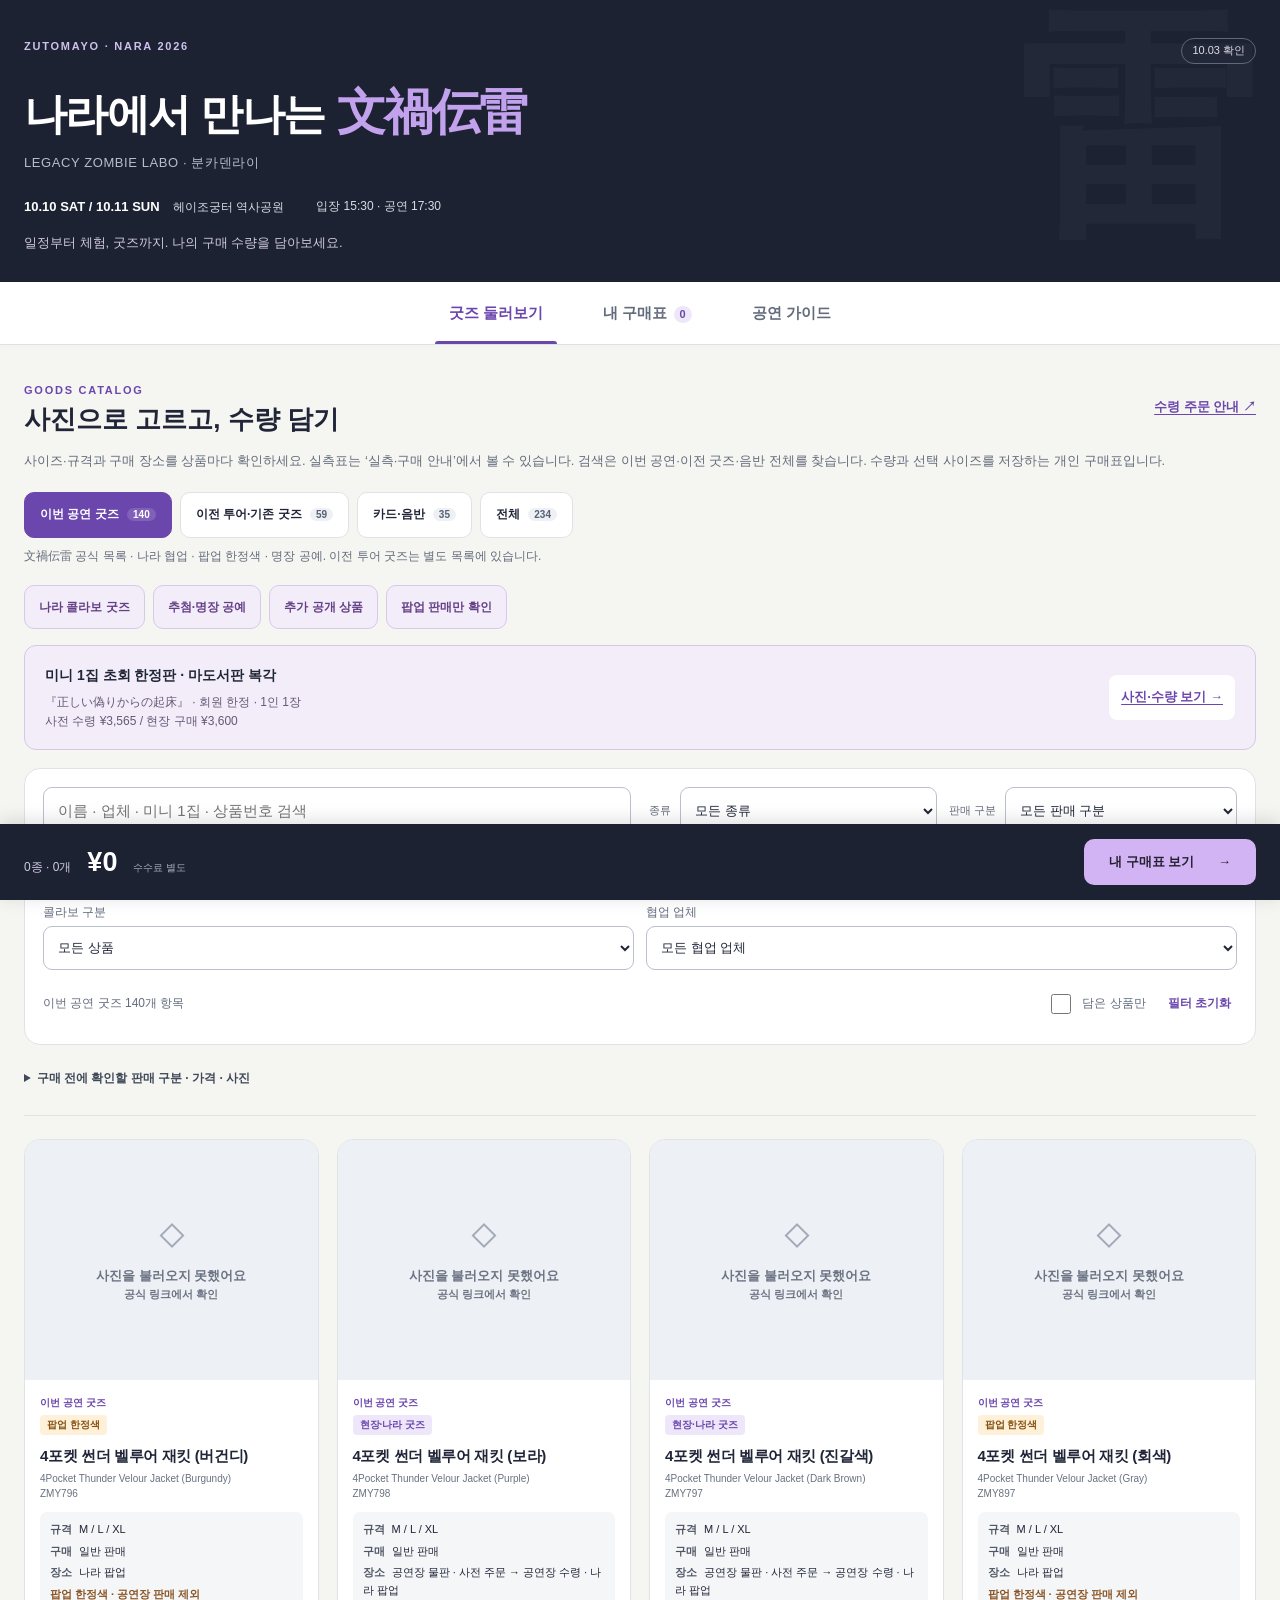
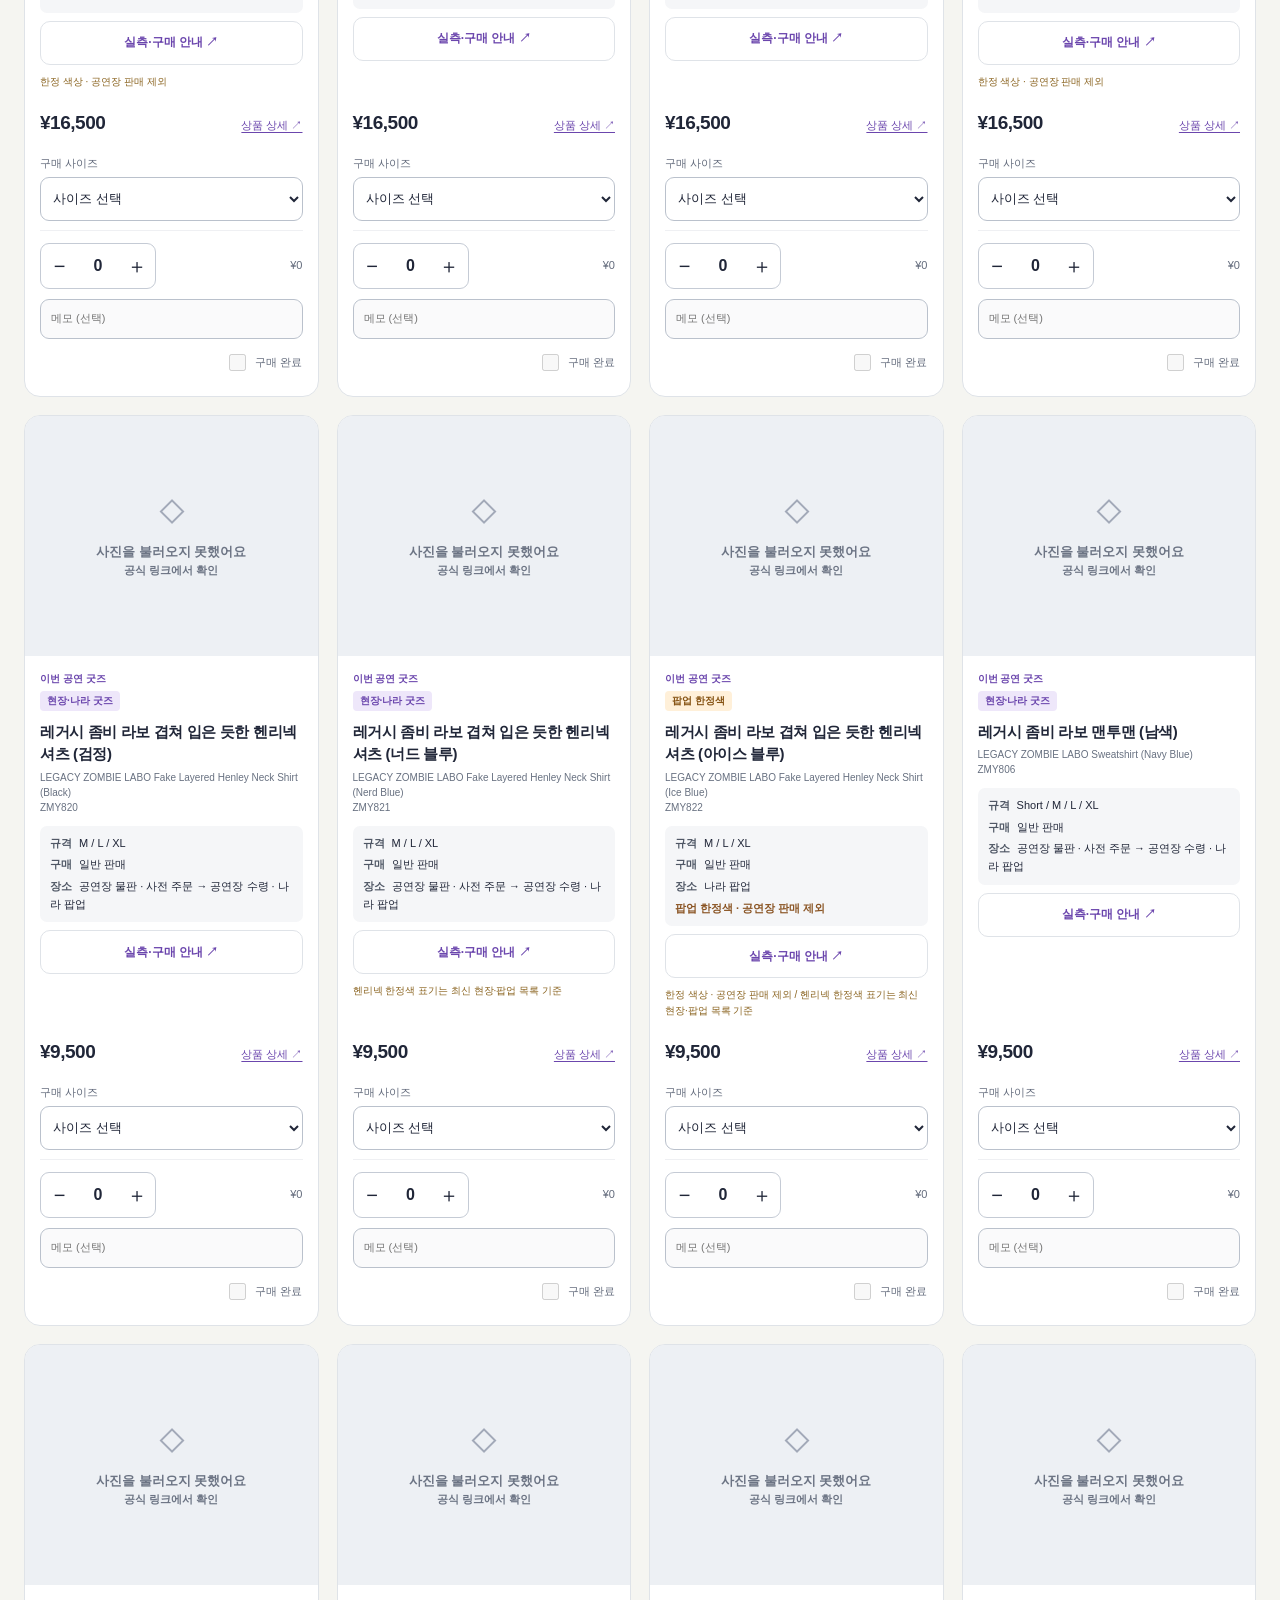
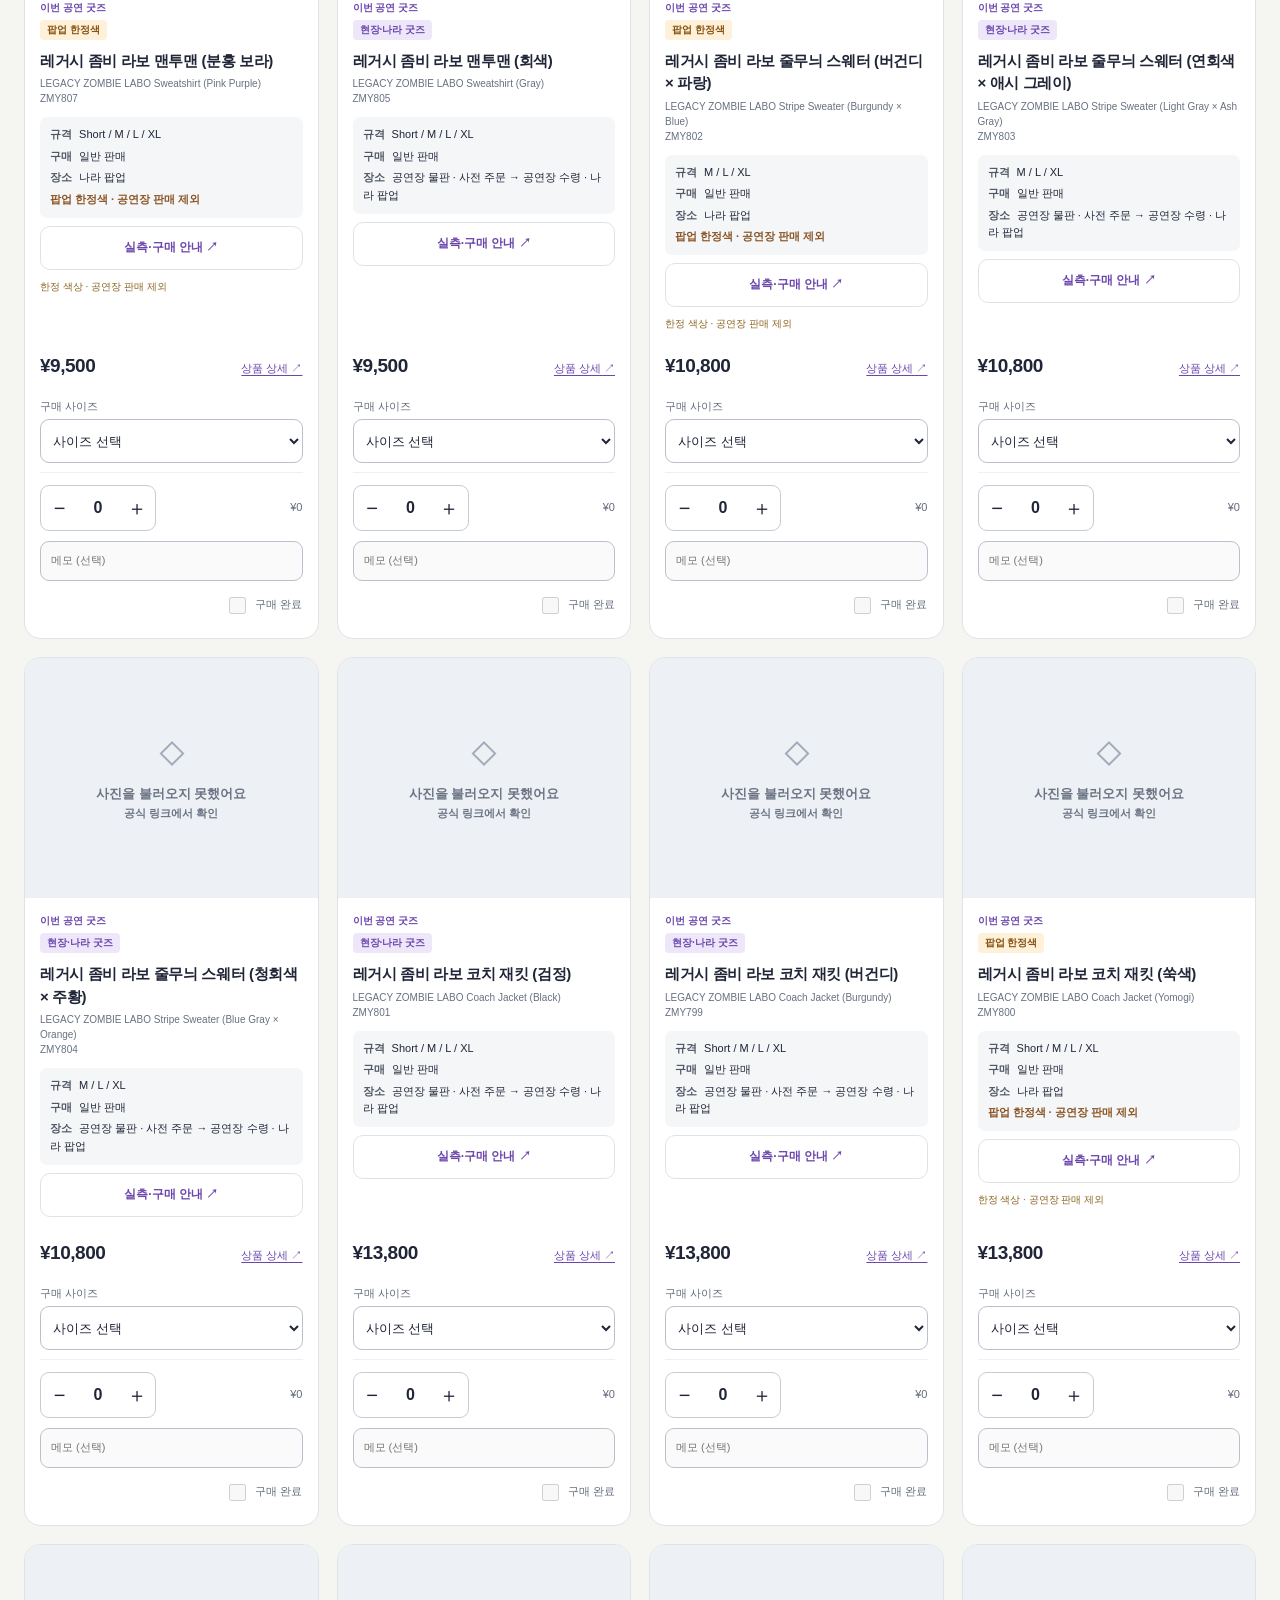
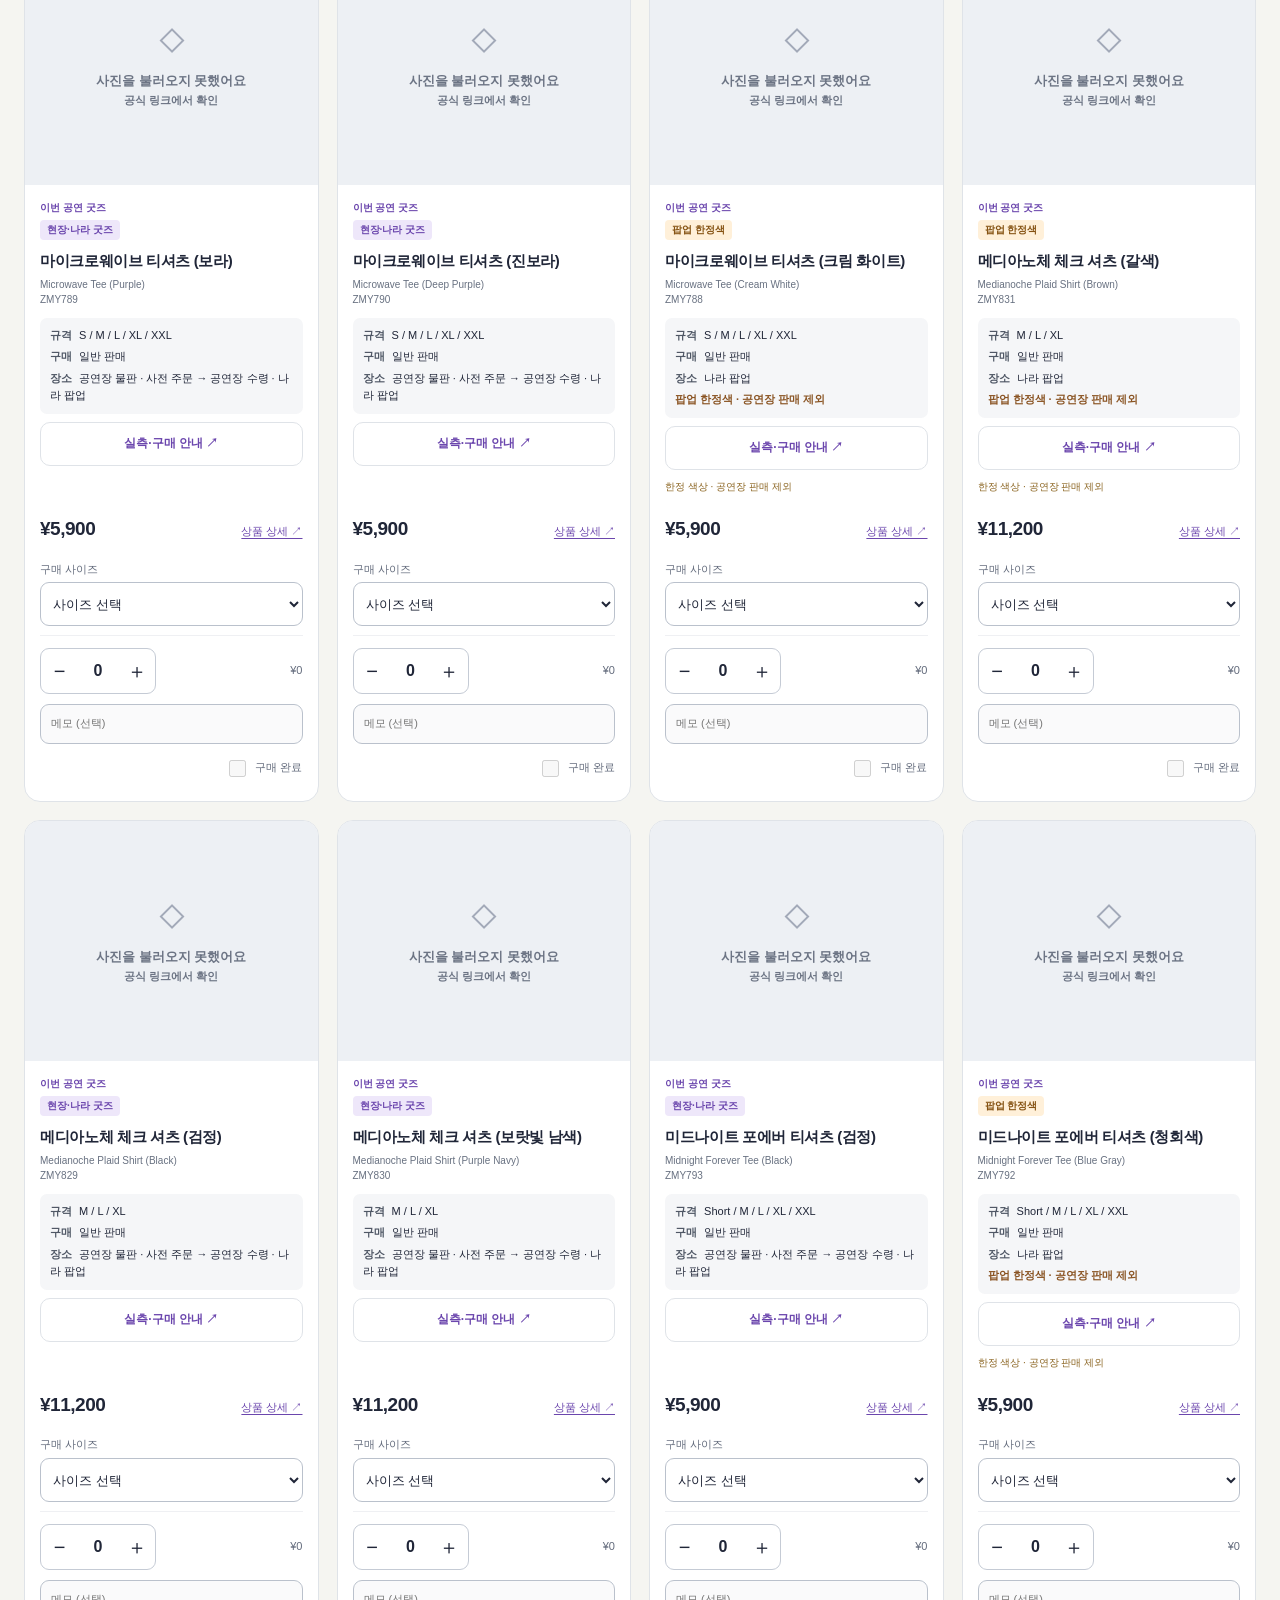
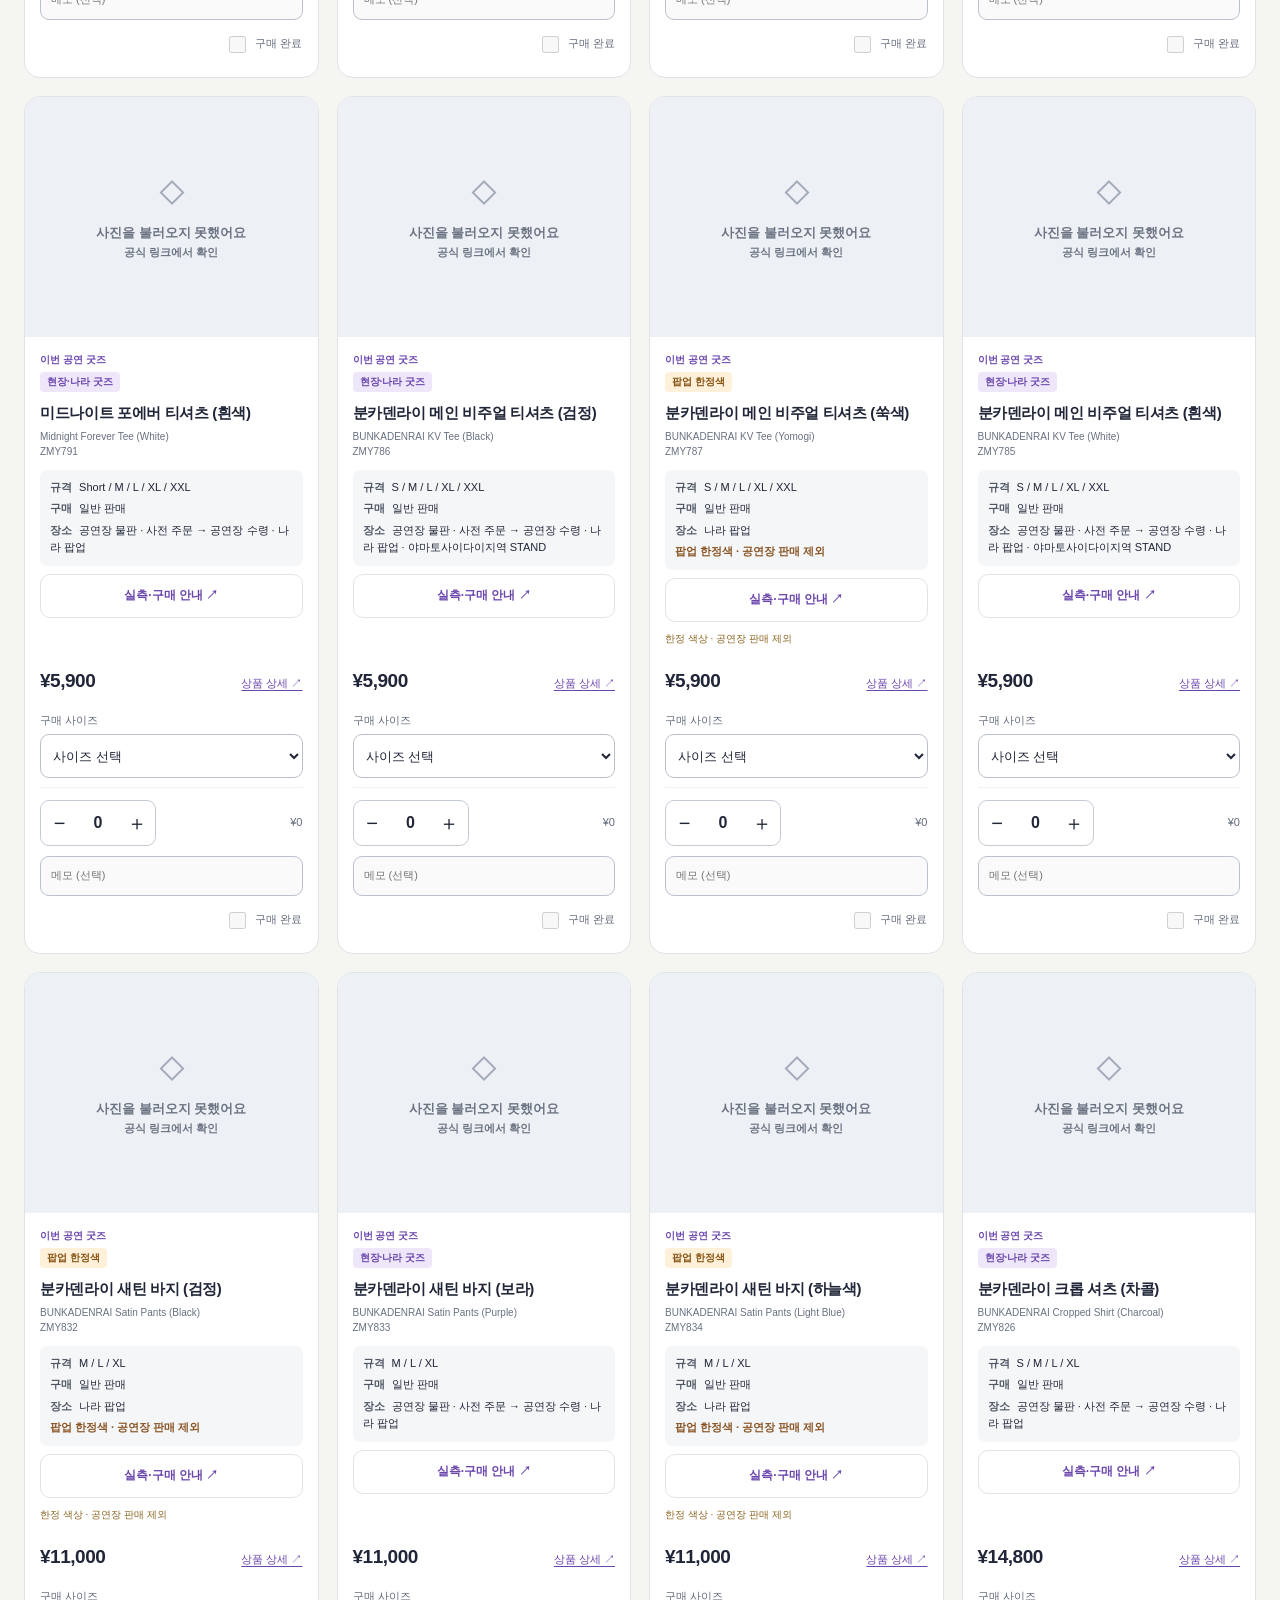
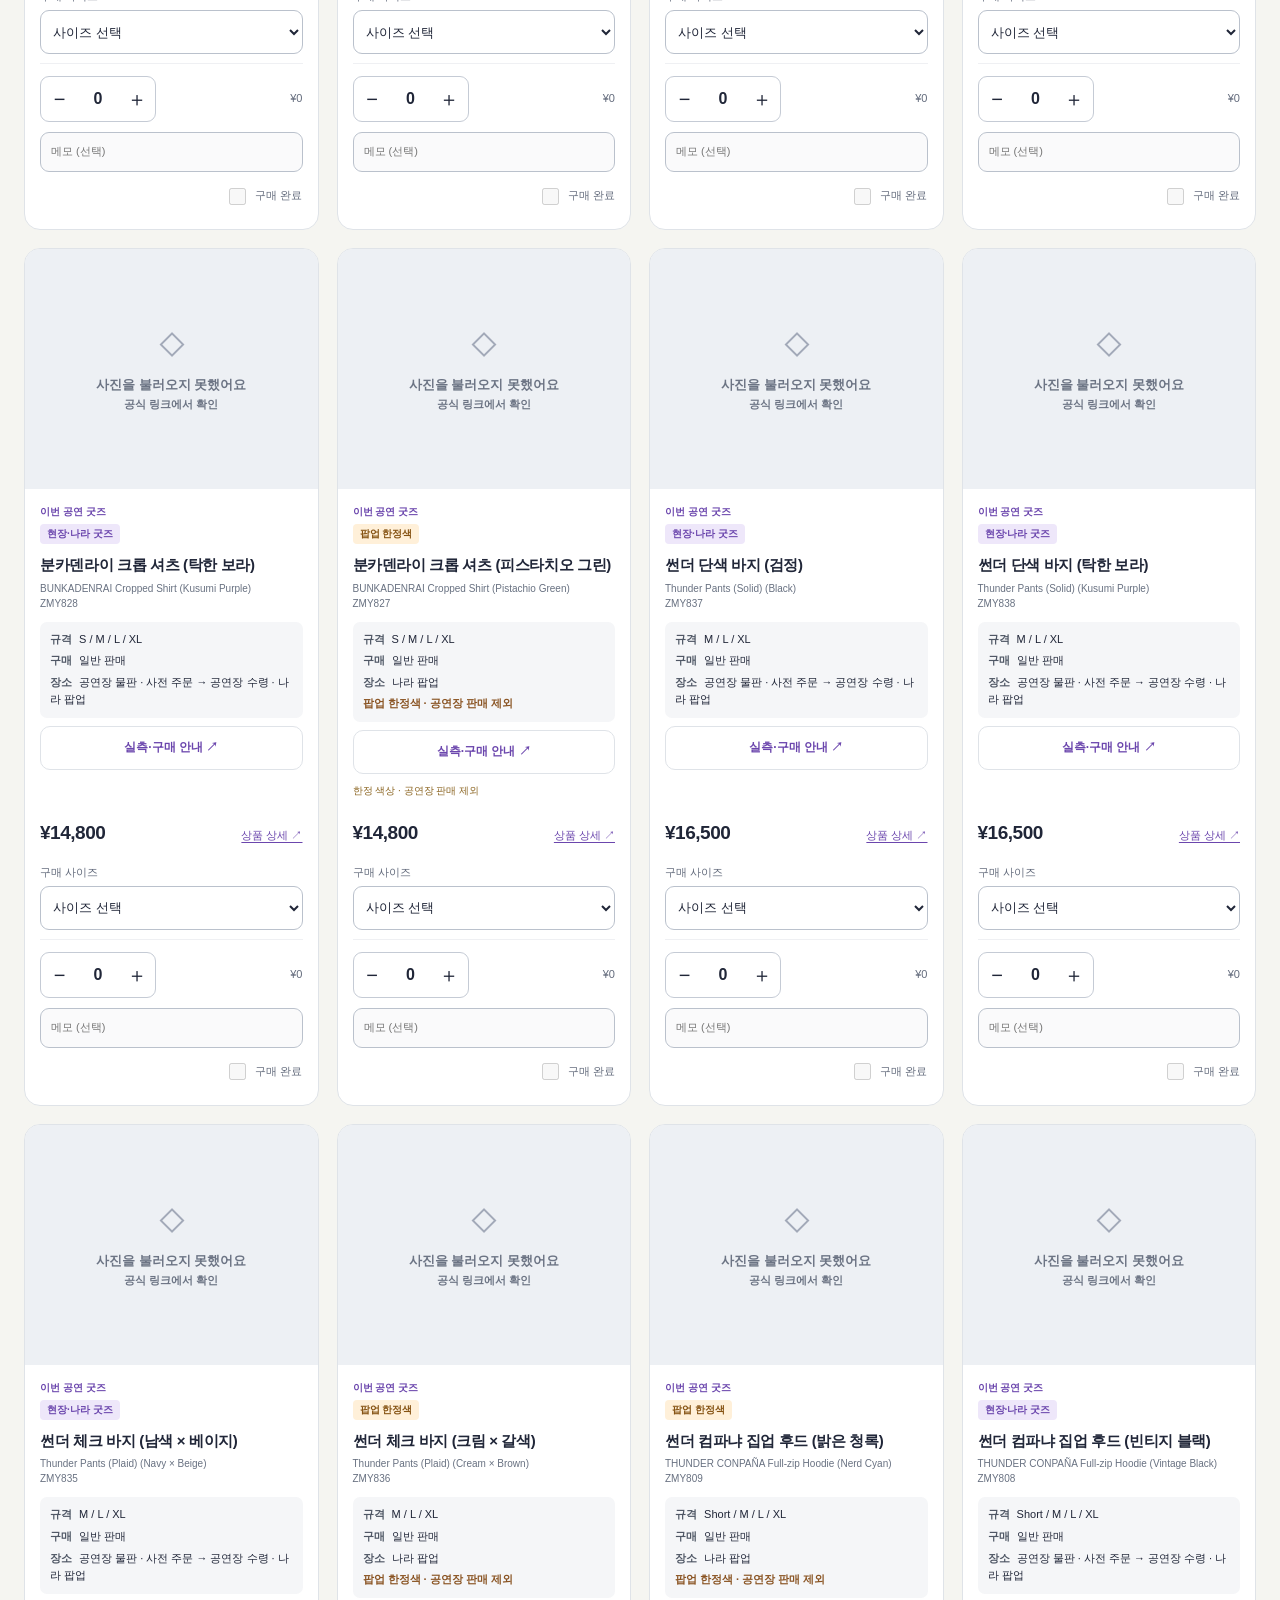
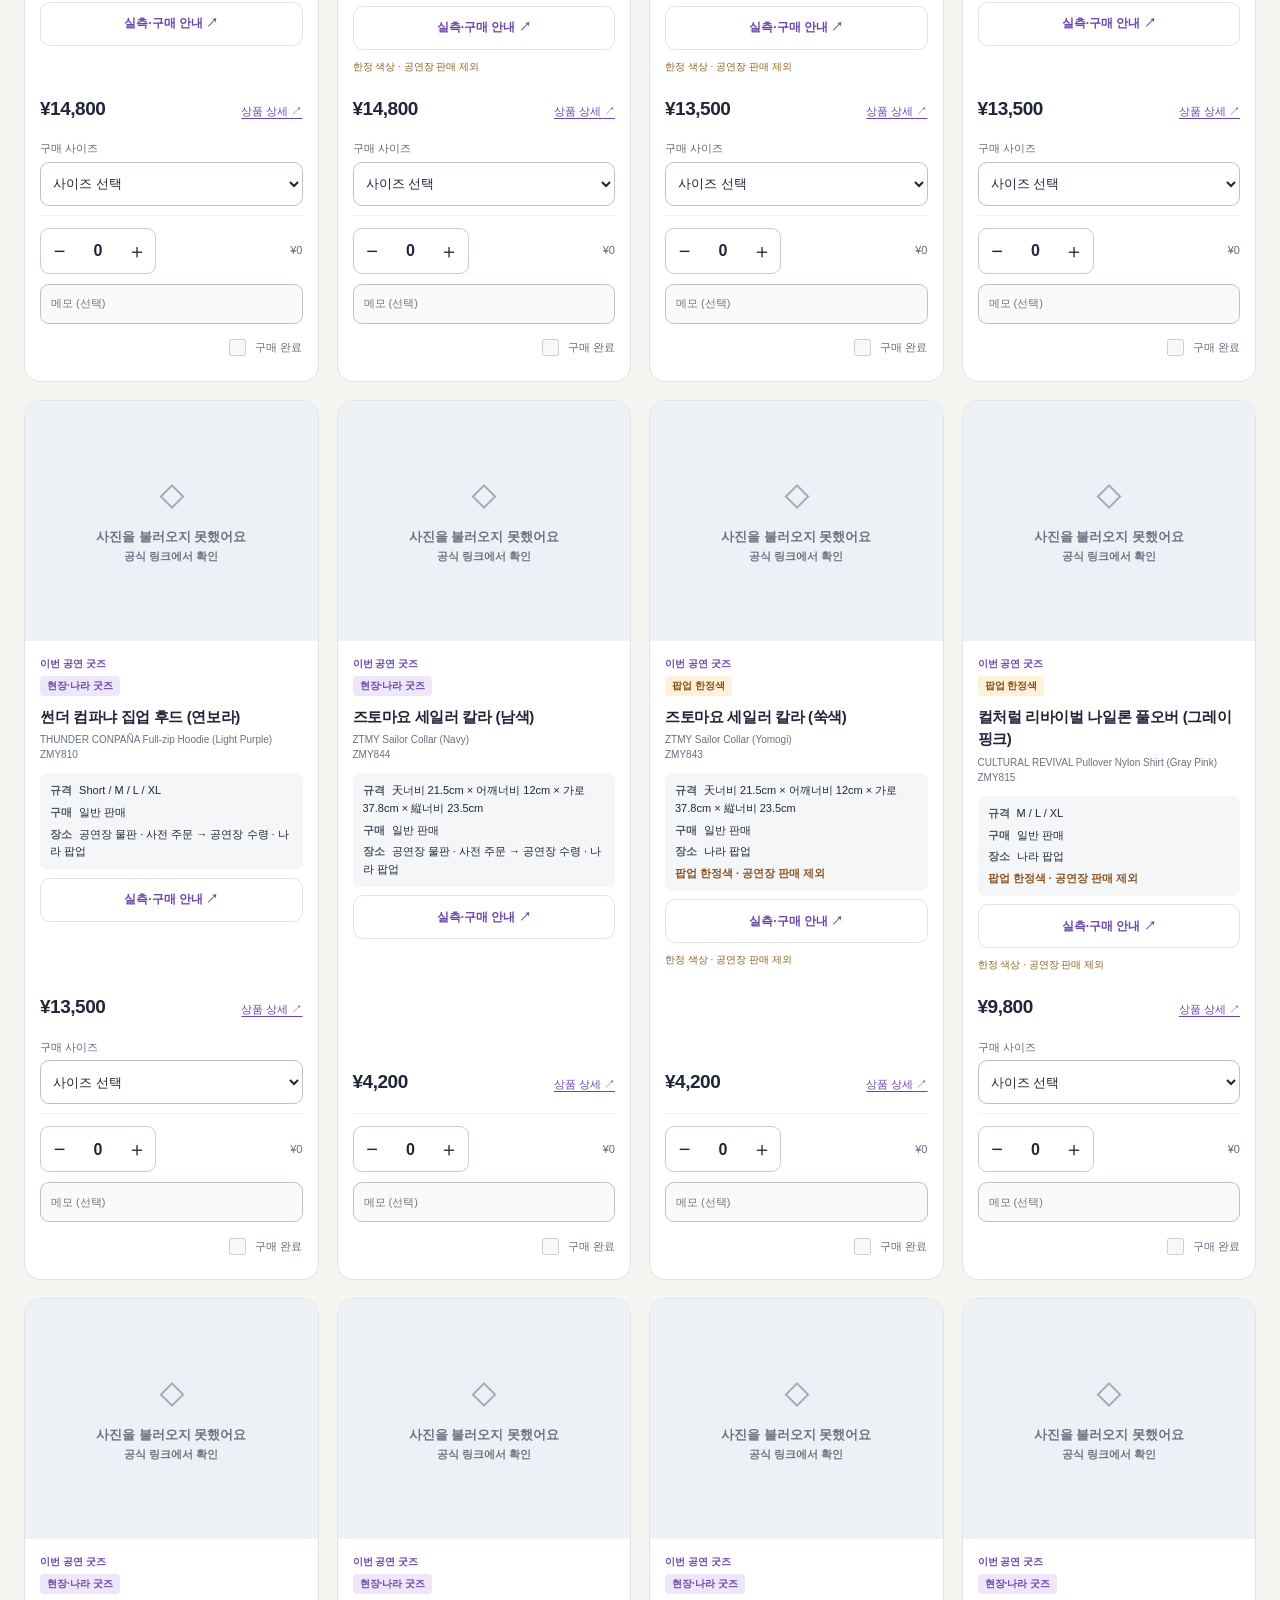
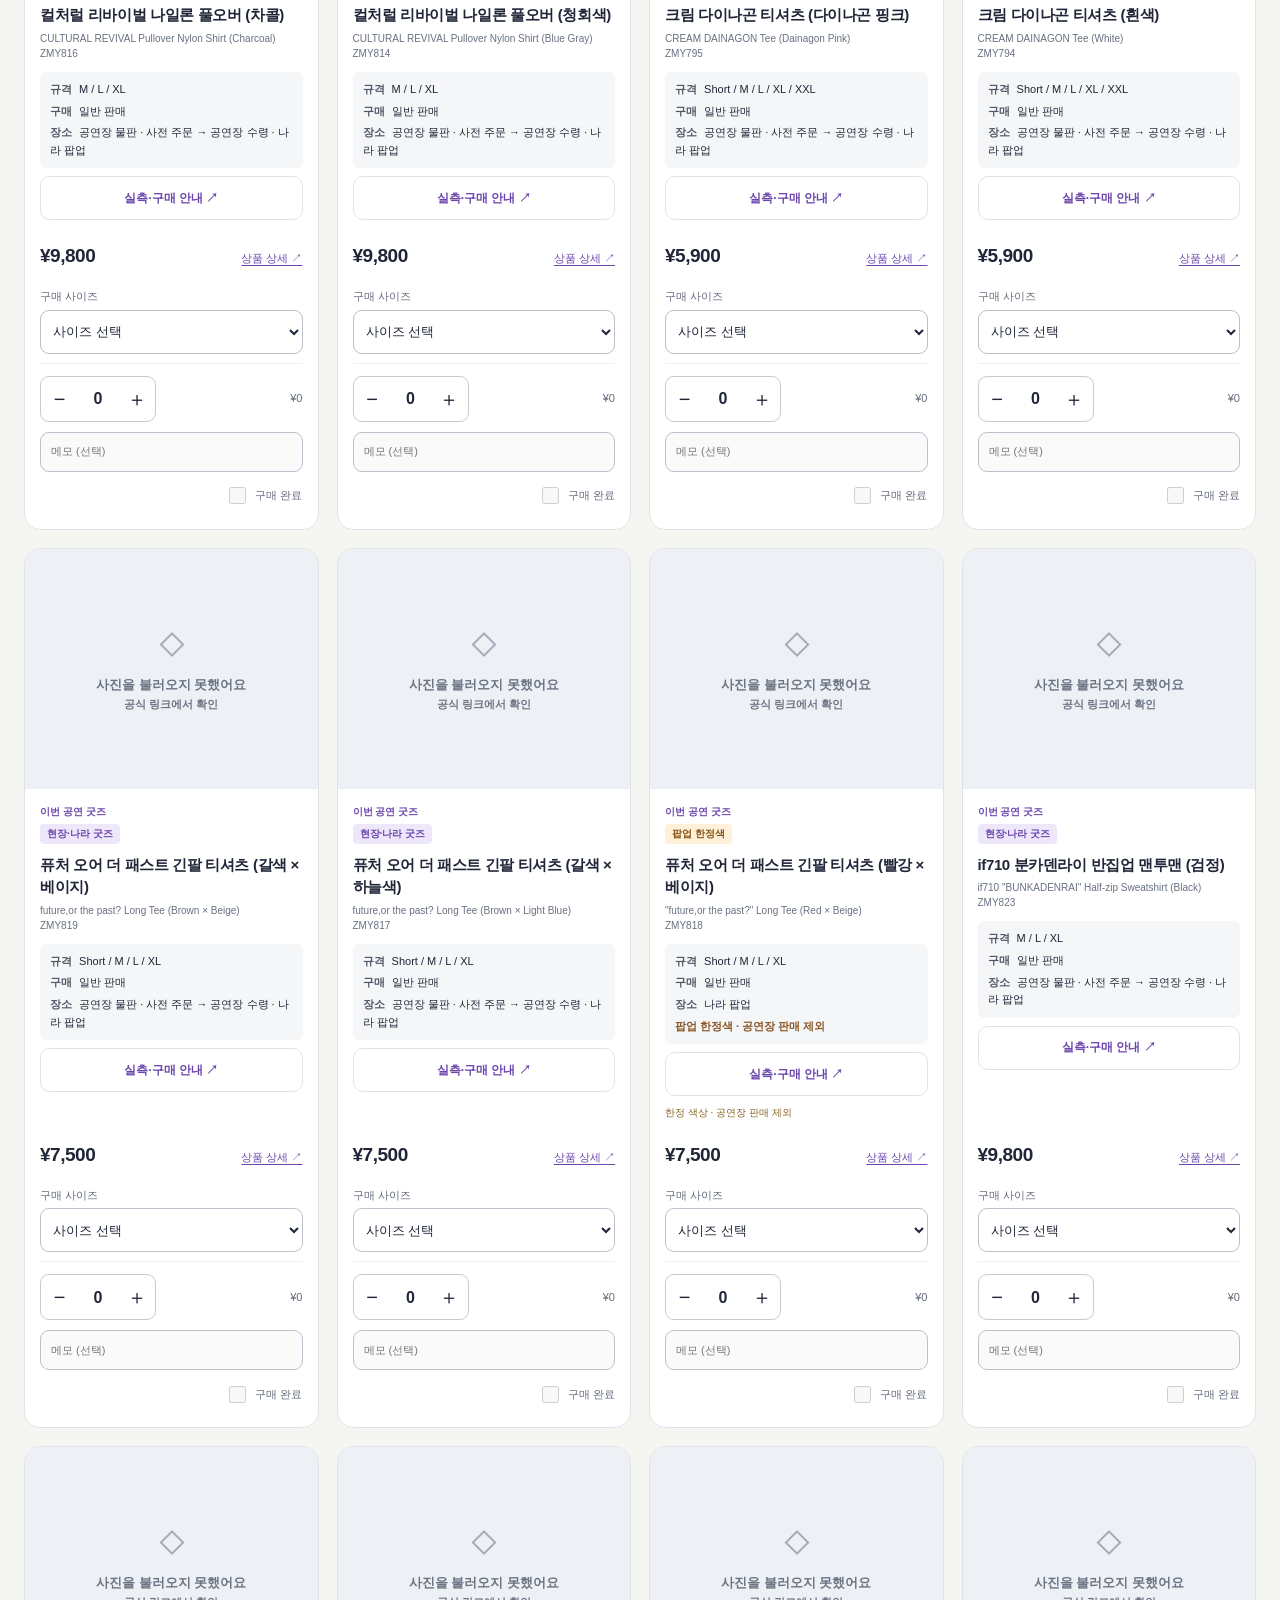
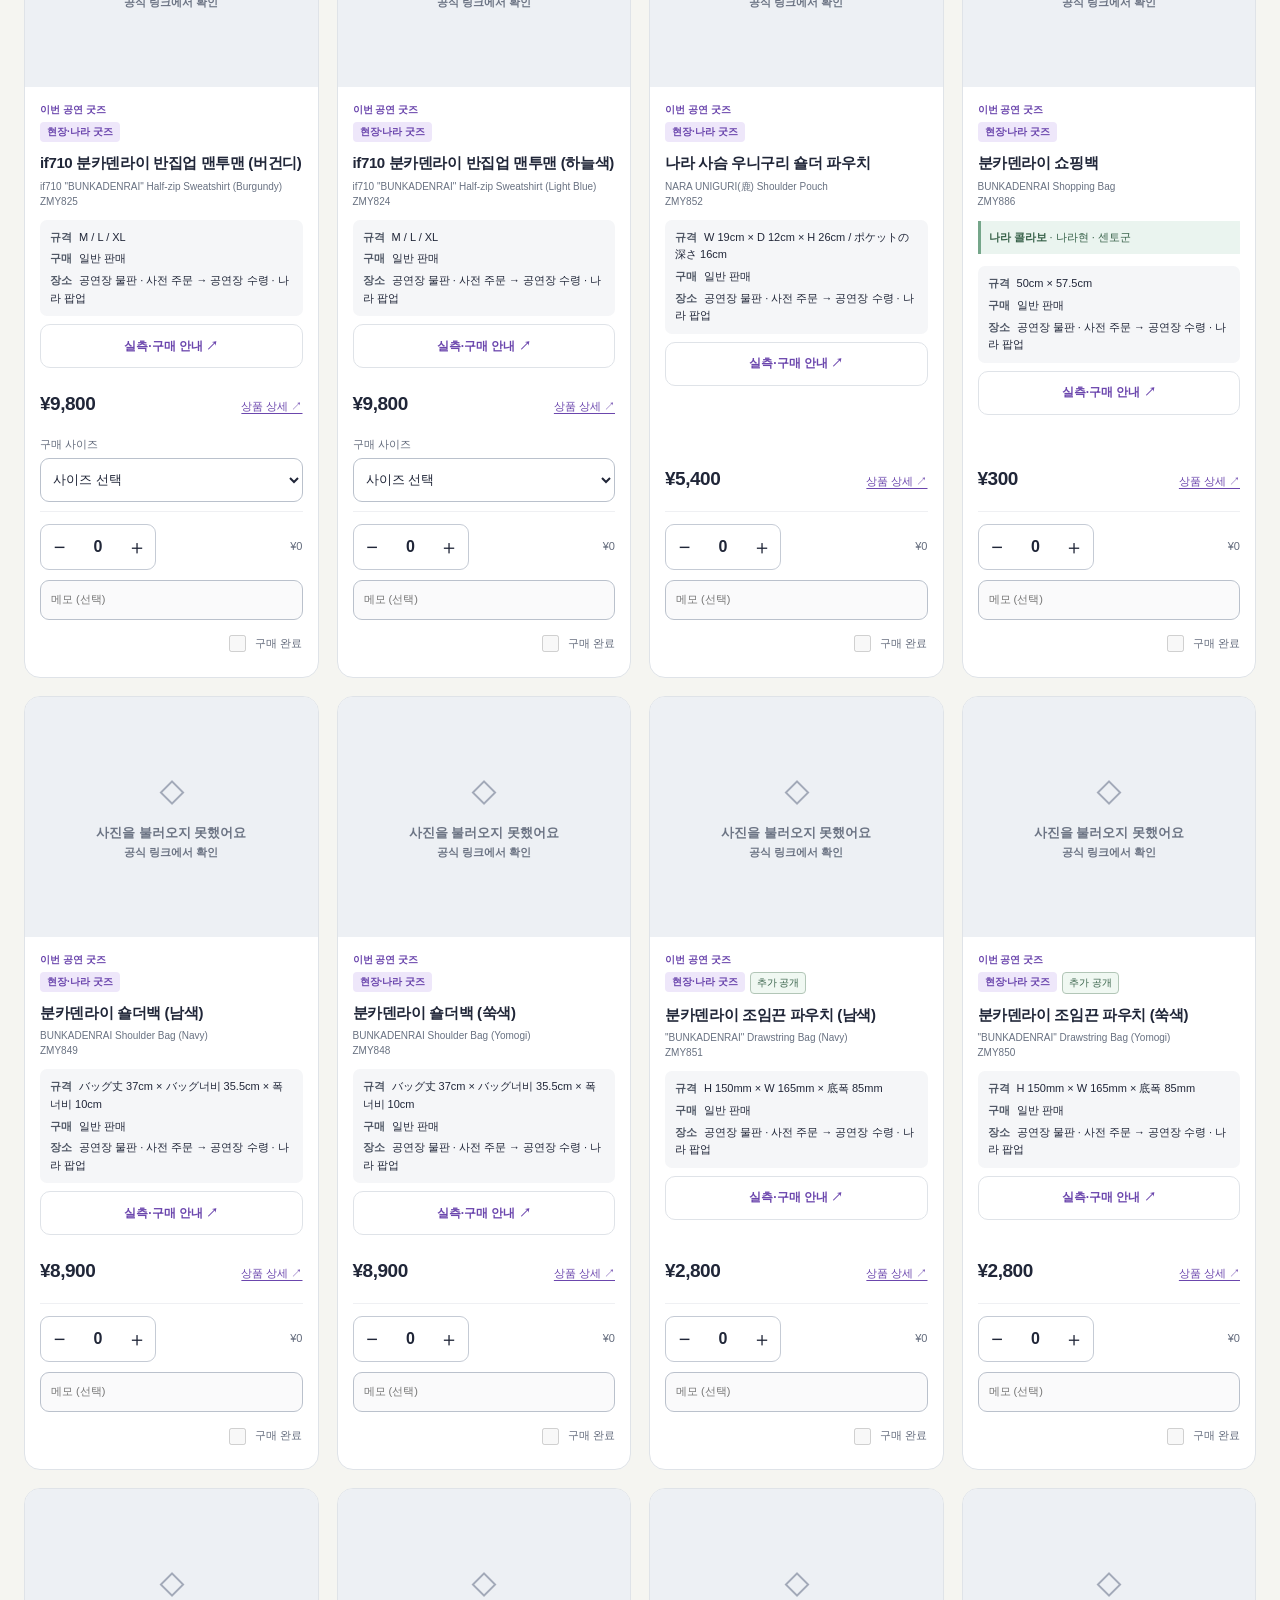
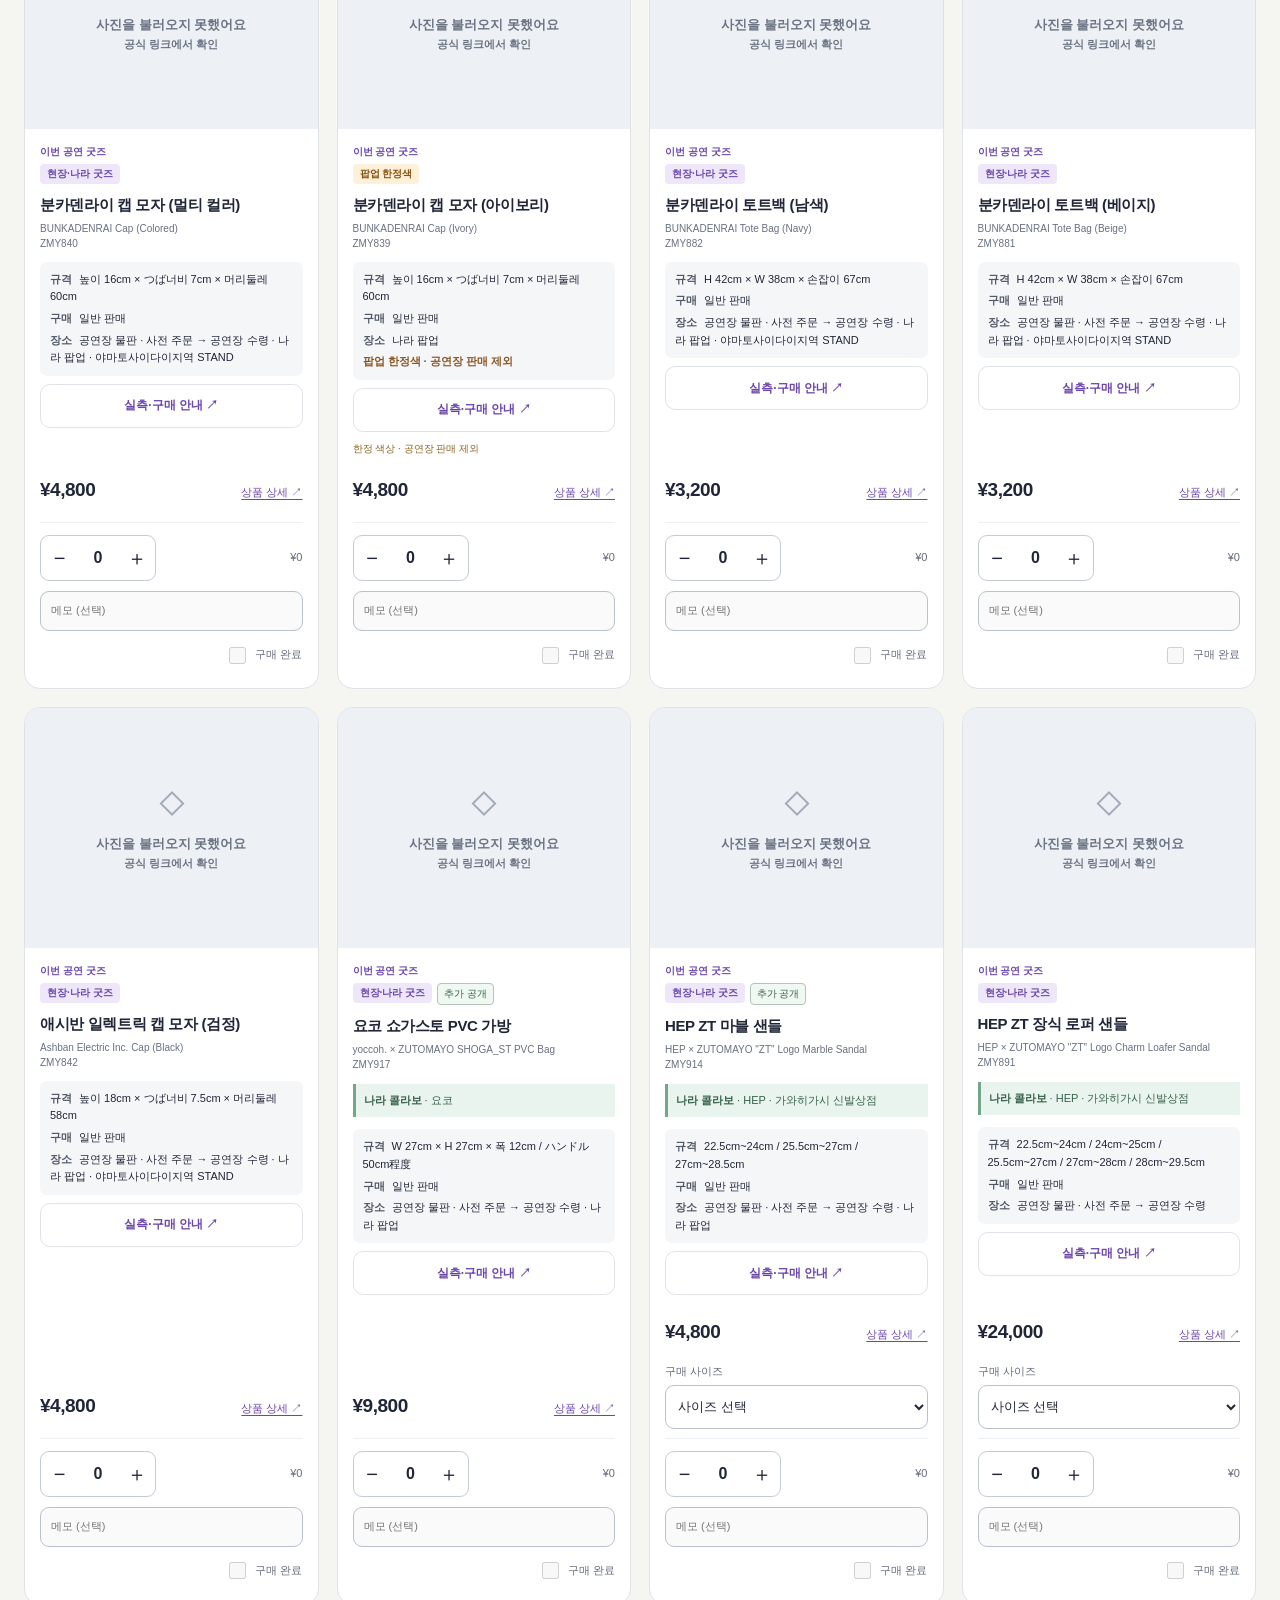
==== commit d5db68d1: "Separate collaboration goods and highlight first mini album reissue" ====
--- a/index.html
+++ b/index.html
@@ -25,6 +25,8 @@
 
 .quick-filters{display:flex;flex-wrap:wrap;gap:8px;margin:0 0 16px}.quick-filters button{min-height:44px;font-size:12px;background:#f3edf9;border-color:#d9c7ed;color:#644187}.quick-filters button[aria-pressed=true]{background:#644187;color:white}.purchase-filter{grid-column:1/-1;display:flex;gap:12px;align-items:center;font-size:12px;color:var(--muted)}.purchase-filter select{flex:1;min-height:44px;font-size:13px}.item-badges{display:flex;flex-wrap:wrap;gap:5px}.new-tag{font-size:10px;border:1px solid #b2c6b7;background:#f0f8f2;color:#366148;padding:2px 6px;border-radius:4px}.buying-info{font-size:11px;line-height:1.6;background:#f5f6f8;border-radius:7px;padding:9px 10px;margin:3px 0 8px;overflow-wrap:anywhere}.buying-info p{margin:0 0 4px}.buying-info p:last-child{margin:0}.buying-info b{color:#4f5765;margin-right:4px}.buying-info .lottery-note,.buying-info .restriction{color:#8a5423;font-weight:650}.details-button{width:100%;min-height:44px;padding:8px;font-size:12px;color:var(--purple);margin:0 0 9px}.size-select{display:block;font-size:11px;color:var(--muted);margin-top:9px;min-width:0}.size-select select{display:block;width:100%;min-height:44px;margin-top:4px;font-size:13px;padding:8px}.plan-table .size-select{margin:0 0 7px}.plan-table .size-select select{max-width:210px}.spec-table-wrap{overflow-x:auto;border:1px solid var(--line);border-radius:8px}.spec-table{border-collapse:collapse;width:100%;font-size:13px}.spec-table th,.spec-table td{padding:11px 12px;text-align:left;border-bottom:1px solid var(--line)}.spec-table thead th{background:#f0edf5}.spec-table tbody th{white-space:nowrap;font-weight:650}.spec-table tbody tr:last-child>*{border-bottom:0}#details-body{font-size:13px;line-height:1.8;overflow-wrap:anywhere}#details-body h3{font-size:17px;margin:22px 0 10px}#details-body p{margin:10px 0}#details-body a{font-size:12px}.detail-caption{color:var(--muted);font-size:11px}.purchase-restrictions{padding:12px 12px 12px 30px;background:#fff4e4;border-radius:8px;color:#775329}.channel-detail{padding:12px 14px;background:#f5f6f8;border-radius:8px;margin:10px 0}.channel-detail h4{font-size:14px;margin:0}.channel-detail p{margin:7px 0!important}.pending-crafts{background:#edf4ef;border:1px solid #c5d7cc;border-radius:14px;padding:20px;margin:22px 0;font-size:13px}.pending-crafts h3{font-size:18px;margin:0 0 9px}.pending-crafts p{color:#56675c}#pending-list{display:flex;gap:8px;flex-wrap:wrap;margin:15px 0}#pending-list span{padding:5px 10px;background:white;border-radius:6px;font-size:12px}#goods-grid{scroll-margin-top:78px}@media(max-width:760px){.quick-filters{gap:6px}.quick-filters button{font-size:11px;padding:8px 10px}.purchase-filter{display:block;font-size:11px}.purchase-filter select{display:block;width:100%;margin-top:4px;font-size:12px}.buying-info{font-size:10px;padding:8px}.details-button{font-size:11px}.new-tag{font-size:9px}.spec-table{font-size:12px}.spec-table th,.spec-table td{padding:9px}.plan-table .memo-cell{grid-column:1/-1;grid-row:5}.plan-table .size-select select{max-width:none}.pending-crafts{padding:16px;font-size:12px}}
 .spec-table th:first-child{min-width:60px}
+.collab-selects{grid-column:1/-1;display:grid;grid-template-columns:1fr 1fr;gap:12px}.collab-selects label{font-size:12px;color:var(--muted);min-width:0}.collab-selects select{display:block;width:100%;min-height:44px;font-size:13px;margin-top:4px}.collab-label{font-size:11px;line-height:1.6;background:#eaf4ef;color:#376149;border-left:3px solid #75a68a;padding:8px;margin:4px 0 9px;overflow-wrap:anywhere}.collab-label.legacy{background:#eef1f6;border-color:#8192a8;color:#4c6079}.album-feature{display:flex;justify-content:space-between;gap:20px;align-items:center;padding:17px 20px;margin:0 0 18px;background:#f2edf8;border:1px solid #d6c7e7;border-radius:12px}.album-feature strong{font-size:14px}.album-feature p{font-size:12px;color:#665877;margin:6px 0 0}.album-feature a{flex-shrink:0;font-size:13px;font-weight:700;padding:12px;border-radius:8px;background:white}.album-price-note{font-size:11px;color:#665877;font-weight:650;margin:3px 0 7px}.lottery-rules{background:white;border:1px solid var(--line);border-radius:14px;padding:20px;margin:22px 0;font-size:12px}.lottery-rules h3{font-size:18px;margin:0 0 12px}.rule-table{border-collapse:collapse;width:100%;font-size:12px;line-height:1.7}.rule-table th,.rule-table td{padding:10px;text-align:left;border-bottom:1px solid var(--line);overflow-wrap:anywhere}.rule-table th:first-child{width:30%}.rule-table thead{background:#f0edf5}.rule-status{display:block;width:max-content;border-radius:4px;padding:0 6px;font-weight:700;font-size:10px;margin-bottom:4px}.rule-status.known{background:#e4f1e8;color:#376149}.rule-status.pending{background:#fff0d9;color:#80562b}@media(max-width:760px){.album-feature{padding:14px;gap:12px;align-items:flex-start;flex-direction:column}.album-feature strong{font-size:13px}.album-feature p{font-size:11px}.album-feature a{font-size:12px}.collab-selects{gap:10px}.collab-selects label{font-size:11px}.collab-selects select{font-size:12px;padding-left:7px}.collab-label,.album-price-note{font-size:10px}.lottery-rules{padding:14px}.rule-table{font-size:11px}.rule-table th,.rule-table td{padding:8px}.rule-table th:first-child{width:33%}}
+.goods-grid:has(>.good-card:only-child){grid-template-columns:minmax(0,420px);justify-content:center}
 </style>
 </head>
 <body>
@@ -44,7 +46,7 @@
 <main id="main">
   <section id="catalog" class="panel" aria-labelledby="catalog-title">
     <div class="section-title"><div><span class="eyebrow">GOODS CATALOG</span><h2 id="catalog-title">사진으로 고르고, 수량 담기</h2></div><a class="text-link" href="https://zutomayo.net/bunka_denrai_Item_netorder/" target="_blank" rel="noopener noreferrer">수령 주문 안내 ↗</a></div>
-    <p class="muted intro">사이즈·규격과 구매 장소를 상품마다 확인하세요. 실측표는 ‘실측·구매 안내’에서 볼 수 있습니다. 수량과 선택 사이즈를 저장하는 개인 구매표입니다.</p>
+    <p class="muted intro">사이즈·규격과 구매 장소를 상품마다 확인하세요. 실측표는 ‘실측·구매 안내’에서 볼 수 있습니다. 검색은 이번 공연·이전 굿즈·음반 전체를 찾습니다. 수량과 선택 사이즈를 저장하는 개인 구매표입니다.</p>
     <div class="collection-tabs" role="group" aria-label="굿즈 목록 구분">
       <button type="button" data-collection="tour" aria-pressed="true">이번 공연 굿즈 <span></span></button>
       <button type="button" data-collection="legacy" aria-pressed="false">이전 투어·기존 굿즈 <span></span></button>
@@ -52,11 +54,13 @@
       <button type="button" data-collection="all" aria-pressed="false">전체 <span></span></button>
     </div>
     <p id="collection-note" class="collection-note" role="status"></p>
-    <div class="quick-filters" role="group" aria-label="구매 방식 빠른 선택"><button type="button" data-purchase-filter="lottery">추첨·명장 공예</button><button type="button" data-purchase-filter="additional">추가 공개 상품</button><button type="button" data-purchase-filter="popup-only">팝업 판매만 확인</button></div>
+    <div class="quick-filters" role="group" aria-label="굿즈 빠른 선택"><button type="button" id="nara-collabs">나라 콜라보 굿즈</button><button type="button" data-purchase-filter="lottery">추첨·명장 공예</button><button type="button" data-purchase-filter="additional">추가 공개 상품</button><button type="button" data-purchase-filter="popup-only">팝업 판매만 확인</button></div>
+    <aside class="album-feature" aria-label="미니 1집 초회 한정판 안내"><div><strong>미니 1집 초회 한정판 · 마도서판 복각</strong><p>『正しい偽りからの起床』 · 회원 한정 · 1인 1장<br>사전 수령 ¥3,565 / 현장 구매 ¥3,600</p></div><a href="#goods-UPCH-29308" id="show-mini-album">사진·수량 보기 →</a></aside>
     <div class="filters">
-      <label class="search-label"><span class="sr-only">상품 검색</span><input type="search" id="search" placeholder="이름 · 캐릭터 · 색상 · 상품번호 검색" autocomplete="off"></label>
+      <label class="search-label"><span class="sr-only">상품 검색</span><input type="search" id="search" placeholder="이름 · 업체 · 미니 1집 · 상품번호 검색" autocomplete="off"></label>
       <div class="selects"><label>종류<select id="category"><option value="">모든 종류</option></select></label><label>판매 구분<select id="scope"><option value="">모든 판매 구분</option><option>현장·나라 굿즈</option><option>팝업 한정색</option><option>나라 팝업 단품</option><option>팝업 구상품</option><option>명장 공예</option></select></label></div>
       <label class="purchase-filter">구매 장소·방법<select id="purchase"><option value="">모든 장소·방법</option><option value="venue">공연장 물판</option><option value="pickup">사전 주문 · 현장 수령</option><option value="popup">나라 팝업</option><option value="popup-only">팝업 판매만 확인</option><option value="station">역 매점 STAND</option><option value="drink">음료 부스 造酒司</option><option value="lottery">추첨·명장 공예</option><option value="additional">추가 공개 상품</option></select></label>
+      <div class="collab-selects"><label>콜라보 구분<select id="collab"><option value="">모든 상품</option><option value="nara">이번 나라 콜라보</option><option value="legacy">이전·기존 콜라보</option><option value="all">모든 콜라보</option><option value="none">콜라보 표시 없는 상품</option></select></label><label>협업 업체<select id="partner"><option value="">모든 협업 업체</option></select></label></div>
       <div class="filter-footer"><span id="result-count" role="status"></span><label class="check"><input type="checkbox" id="selected-only">담은 상품만</label><button type="button" class="link-button" id="clear-filters">필터 초기화</button></div>
     </div>
     <details class="notice"><summary>구매 전에 확인할 판매 구분 · 가격 · 사진</summary><div>
@@ -68,6 +72,7 @@
     </div></details>
     <div id="goods-grid" class="goods-grid"></div>
     <div id="empty-search" class="empty" hidden><h3>검색 결과가 없어요</h3><p>다른 이름을 입력하거나 필터를 초기화해 보세요.</p></div>
+    <section id="lottery-rules" class="lottery-rules" hidden aria-labelledby="lottery-title"><h3 id="lottery-title">명장 공예 추첨 규칙 · 공개 상태</h3><div id="lottery-rule-table"></div><p>10/3 확인 · 응모 링크가 공개되기 전까지 아래 링크는 공식 소개 페이지입니다. 체험 참가권 추첨·팝업 입장 예약과 별도입니다.</p><a href="https://zutomayo.net/bunka-denrai/" target="_blank" rel="noopener noreferrer">공식 명장 공예 공지 확인 ↗</a></section>
     <section id="pending-crafts" class="pending-crafts" hidden aria-labelledby="pending-title"><h3 id="pending-title">다음 공개를 기다리는 명장 협업</h3><p>공식 페이지에서 아래 분야를 예고했습니다. 개별 상품명·사진·가격·판매 수량은 아직 미공개입니다. 구매표에는 가격이 확인된 상품만 담을 수 있습니다.</p><div id="pending-list"></div><a href="https://zutomayo.net/bunka-denrai/" target="_blank" rel="noopener noreferrer">공식 추가 공개 확인 ↗</a></section>
   </section>
   <section id="plan" class="panel" aria-labelledby="plan-title" hidden>
@@ -75,7 +80,7 @@
     <p class="muted intro">수량이 1개 이상인 상품을 모았습니다. 선택 사이즈도 함께 저장됩니다. 여러 사이즈를 살 때는 ‘여러 사이즈’ 선택 후 수량 배분을 메모에 적으세요. 구매 완료를 체크해도 계획 합계는 유지됩니다.</p>
     <div class="plan-metrics"><div><span>구매 계획</span><strong id="metric-total">¥0</strong></div><div><span>구매 완료</span><strong id="metric-bought">¥0</strong></div><div><span>남은 구매</span><strong id="metric-remaining">¥0</strong></div></div>
     <div class="plan-toolbar"><button type="button" id="export-md">수량 담긴 MD 저장</button><button type="button" id="export-json">백업 저장</button><button type="button" id="import-json">백업 불러오기</button><button type="button" id="reset-plan" class="danger">전체 비우기</button><input id="import-file" type="file" accept=".json,application/json" hidden></div>
-    <p class="storage-note" id="storage-note">수량·선택 사이즈·메모는 이 브라우저에 자동 저장됩니다. 기기 간 이동은 백업 저장·불러오기를 사용하세요.</p>
+    <p class="storage-note" id="storage-note">수량·선택 사이즈·메모는 이 기기의 브라우저에 저장됩니다. 휴대폰·PC 간 자동 동기화는 되지 않습니다. 옮기려면 백업 저장·불러오기를 사용하세요.</p>
     <div id="empty-plan" class="empty"><span class="empty-symbol" aria-hidden="true">＋</span><h3>아직 담은 굿즈가 없어요</h3><p>굿즈 둘러보기에서 수량을 올리면<br>사진과 금액이 여기에 모입니다.</p><button type="button" data-tab="catalog" class="primary">굿즈 둘러보기</button></div>
     <div id="plan-table-wrap" class="plan-table-wrap" hidden><table class="plan-table"><thead><tr><th scope="col">구매 완료</th><th scope="col">굿즈</th><th scope="col">단가</th><th scope="col">수량</th><th scope="col">소계</th><th scope="col">사이즈 / 메모</th><th scope="col"><span class="sr-only">삭제</span></th></tr></thead><tbody id="plan-rows"></tbody></table></div>
   </section>
@@ -118,6 +123,9 @@
 </tbody></table></div>
 <p>HTML의 <strong>내 구매표 → 수량 담긴 MD 저장</strong>을 누르면 입력한 수량·선택 사이즈·메모를 담은 Markdown 파일을 내려받습니다. <strong>백업 저장 / 백업 불러오기</strong>로 다른 기기에 구매표를 옮길 수 있습니다. 입력 내용은 같은 브라우저에 저장되며, 계정·기기 간 자동 동기화는 제공하지 않습니다. 공개 사이즈를 선택할 수 있고, 여러 사이즈를 살 때는 ‘여러 사이즈’ 선택 후 메모에 <code>M 1개 / L 2개</code>처럼 배분하세요. 사진은 공식 사이트에서 불러오므로 인터넷 연결이 필요합니다.</p>
 <p><strong>굿즈 목록을 별도로 구분했습니다.</strong> 기본 화면은 <strong>이번 공연 굿즈 140개 항목</strong>이며, <strong>이전 투어·기존 굿즈 59개 항목</strong>과 <strong>카드·음반 35개 항목</strong>은 각 목록 버튼에서 볼 수 있습니다. 이번 공연에는 공식 文禍伝雷 목록·나라 협업·한정색·명장 공예를 포함하고, 이전 목록은 공식 팝업의 구상품 목록을 기준으로 합니다. 카드·음반 목록에는 신규 카드 슬리브와 기존 카드·음반이 함께 들어 있습니다. 수량과 메모는 목록을 바꿔도 유지됩니다. 구분 근거: <a href="https://zutomayo.net/mart_nara202610/" target="_blank" rel="noopener noreferrer">공식 나라 팝업 판매 목록</a>, <a href="https://zutomayo.net/bunka_denrai_Item_netorder/" target="_blank" rel="noopener noreferrer">공식 현장 수령 상품 안내</a>.</p>
+<p><strong>콜라보 구분:</strong> ‘나라 콜라보 굿즈’ 버튼 또는 ‘콜라보 구분 / 협업 업체’ 필터로 이번 나라 협업과 이전 협업을 골라볼 수 있습니다. 상품 카드·상세 안내에도 업체의 한국어 이름과 공식 원문을 표시했습니다. 검색은 전체 목록을 대상으로 하므로 기본 화면에서도 ‘미니 1집’을 찾을 수 있습니다.</p>
+<p><strong>미니 1집 초회 한정판 복각:</strong> <a href="https://kimsuis.github.io/zutomayo-nara-2026-guide/#goods-UPCH-29308" target="_blank" rel="noopener noreferrer">사진·구매표 바로 열기</a>. 『正しい偽りからの起床』 초회 마도서판 <strong>UPCH-29308</strong>이며 통상판과 다릅니다. 사전 수령·현장 판매 모두 <strong>PREMIUM 회원 한정, 1인 1장</strong>. 사전 수령 ¥3,565, 현장 ¥3,600. 사전 접수 10/3 20:00<del>10/7 23:59, 현장 10/10·11 10:00</del>21:00 (祭Area Goods 부스). CD 12트랙(본곡 6 + 인스트루멘털 6), 마도서 BOX·MV 아트북·ACAね 해설 전곡 코드 악보 구성. 공연 후 MART에서도 수량 한정·회원 선행 판매를 예고했으며 시기는 추후 공지입니다. <a href="https://zutomayo.net/news/652/" target="_blank" rel="noopener noreferrer">공식 복각 판매 공지</a>.</p>
+<p><strong>명장 공예 추첨 규칙:</strong> 10/3 확인 시 공식 공지에 ‘팝업·공연장 전시 후 추첨 판매’, ‘찻사발·술잔 각각 40개 / 하리코 인형 2종 각각 100개’가 공개되어 있습니다. 응모 기간·링크, 회원·해외 거주자 자격, 1인 응모 제한, 당첨 발표·결제·수령 방법은 확인되지 않았습니다. HTML의 ‘추첨·명장 공예’와 <a href="GOODS_DETAILS.md">상품별 상세 안내</a>에서 공개 상태를 볼 수 있습니다. 체험 참가권 추첨이나 팝업 입장 예약과 별도입니다. <a href="https://zutomayo.net/bunka-denrai/" target="_blank" rel="noopener noreferrer">공식 명장 공예 소개</a>.</p>
 <details>
 <summary>깃허브에 올리고 휴대폰에서 HTML로 보는 방법</summary>
 
@@ -2466,7 +2474,7 @@
 <dialog id="confirm-dialog" aria-labelledby="confirm-title"><h2 id="confirm-title">구매표 전체를 비울까요?</h2><p>수량·선택 사이즈·메모·구매 완료 표시를 지웁니다.<br>필요한 내역은 먼저 백업해 두세요.</p><div class="confirm-actions"><button type="button" id="cancel-reset">취소</button><button type="button" id="confirm-reset" class="danger">전체 비우기</button></div></dialog>
 <div id="toast" role="status" class="toast" hidden></div>
 <noscript><p class="no-js">수량 입력 기능에는 JavaScript가 필요합니다. <a href="GOODS_CHECKLIST.md">사진 구매표 MD</a>와 <a href="README.md">공연 가이드</a>를 이용해 주세요.</p></noscript>
-<script>const CATALOG={"verified":"2026-10-03","sources":{"current":"https://zutomayo.net/bunka_denrai_Item_netorder/","pre":"https://zutomayo.net/bunka_denrai_Item_order/","popup":"https://zutomayo.net/mart_nara202610/","craft":"https://zutomayo.net/bunka-denrai/"},"pendingCrafts":[{"ko":"나라 칠기","status":"추가 협업 예고 · 상품명·사진·가격·수량 미공개","source":"https://zutomayo.net/bunka-denrai/"},{"ko":"요시노 와시 조명","status":"추가 협업 예고 · 상품명·사진·가격·수량 미공개","source":"https://zutomayo.net/bunka-denrai/"},{"ko":"잇토보리 목각","status":"추가 협업 예고 · 상품명·사진·가격·수량 미공개","source":"https://zutomayo.net/bunka-denrai/"},{"ko":"목공예품","status":"추가 협업 예고 · 상품명·사진·가격·수량 미공개","source":"https://zutomayo.net/bunka-denrai/"},{"ko":"도자기","status":"추가 협업 예고 · 상품명·사진·가격·수량 미공개","source":"https://zutomayo.net/bunka-denrai/"},{"ko":"부채","status":"추가 협업 예고 · 상품명·사진·가격·수량 미공개","source":"https://zutomayo.net/bunka-denrai/"}],"goods":[{"id":"ZMY796","code":"ZMY796","name":"4Pocket Thunder Velour Jacket (Burgundy)","ko":"4포켓 썬더 벨루어 재킷 (버건디)","price":16500,"scope":"팝업 한정색","category":"의류","color":"버건디","size":"M / L / XL","notes":"한정 색상 · 공연장 판매 제외","images":["https://reni-ec-pro.s3-ap-northeast-1.amazonaws.com/product/ZMY796/ad1e9a75606d80a9cb01538a293dc5ba3d260ff55fff1e30ba5fbff7459cdeef.jpg","https://reni-ec-pro.s3-ap-northeast-1.amazonaws.com/product/ZMY796/19d3577e8c8230c591709e93a07d2bc752bcbefcd0ae0b63d658df52f6ee8456.jpg","https://reni-ec-pro.s3-ap-northeast-1.amazonaws.com/product/ZMY796/1da2ef644855304d83bef01aac8ad949480828735de4391c8bda0db38ad620ba.jpg","https://reni-ec-pro.s3-ap-northeast-1.amazonaws.com/product/ZMY796/d1c936a6d9b28e815f117ed23c8b3e0ec377b831bca9d79dd6ca9ca26a5439bb.jpg","https://reni-ec-pro.s3-ap-northeast-1.amazonaws.com/product/ZMY796/f763db3e52213af98d0d7b377c36bc3d7be9f3f55a8f633b9c3035d938f381a9.jpg","https://reni-ec-pro.s3-ap-northeast-1.amazonaws.com/product/ZMY796/db880ec10652b102f322ac51e821a8bec3175a95f0c991f719cc705537dd55e7.jpg","https://reni-ec-pro.s3-ap-northeast-1.amazonaws.com/product/ZMY796/376a8a58c8fd5bdc25134a7c037d06680028f9159d97bd241851b7367c61c8c9.jpg","https://reni-ec-pro.s3-ap-northeast-1.amazonaws.com/product/ZMY796/4a51d4d8d8a8628f297336ff847f88e4ec40c9c6e78299f24f43ef2c0a8b626f.jpg","https://reni-ec-pro.s3-ap-northeast-1.amazonaws.com/product/ZMY796/81bc3161d59cd5bad6f5dc74f50a17a5c01965f7a5a5801175230e2134bd635d.jpg","https://reni-ec-pro.s3-ap-northeast-1.amazonaws.com/product/ZMY796/a093b58221a67d2f1359bb90e66ded8ae09a6d2ce75e7fed2844c80a83db34a9.jpg","https://reni-ec-pro.s3-ap-northeast-1.amazonaws.com/product/ZMY796/4e2bb537ca5dd13bde87b47481354b98b8963502a44c4dc841936048213324b0.jpg","https://reni-ec-pro.s3-ap-northeast-1.amazonaws.com/product/ZMY796/8c761556025b6fa514ac2c43cb33fc6e053bd68b818221fbc220619365b12171.gif"],"url":"https://zutomayomart.net/v2/product/detail/ZMY796","source":"https://zutomayo.net/mart_nara202610/","linkType":"상품 상세","collection":"tour","specs":{"options":["M","L","XL"],"rows":[{"label":"M","value":"총장 60cm × 가슴단면 60cm × 화장(목중심~소매끝) 77cm"},{"label":"L","value":"총장 66cm × 가슴단면 66cm × 화장(목중심~소매끝) 79cm"},{"label":"XL","value":"총장 71cm × 가슴단면 70cm × 화장(목중심~소매끝) 84cm"}],"notes":[],"material":"본체：폴리에스터92% 폴리우레탄8%\n리브：폴리에스터95% 폴리우레탄5%\n안감：폴리에스터100%","source":"https://zutomayomart.net/v2/product/detail/ZMY796"},"additionalRelease":false,"purchase":{"method":"일반 판매","channels":[{"key":"popup","label":"나라 팝업","detail":"나라현 컨벤션센터 2F 덴표 갤러리. 10/3~12, 11:00~19:00 (10/10·11 ~21:00). 10/3·4·10·11 종일, 10/12 15시까지 입장 예약 필요.","url":"https://zutomayo.net/mart_nara202610/"}],"restrictions":["팝업 한정색 · 공연장 판매 제외","공식 상품 상세 주문 제한: 1인 2개 (현장 제한은 판매처 안내 확인)"],"sources":["https://zutomayo.net/mart_nara202610/"]}},{"id":"ZMY798","code":"ZMY798","name":"4Pocket Thunder Velour Jacket (Purple)","ko":"4포켓 썬더 벨루어 재킷 (보라)","price":16500,"scope":"현장·나라 굿즈","category":"의류","color":"보라","size":"M / L / XL","notes":"","images":["https://reni-ec-pro.s3-ap-northeast-1.amazonaws.com/product/ZMY798/84bcf856631906e2d06056bf7788852c8c356071d32ad3645c52b9b7bb3e518d.jpg","https://reni-ec-pro.s3-ap-northeast-1.amazonaws.com/product/ZMY798/550fca980c6805578a17a8d019f2de09a9d5dda6ca6ab6b1c8acb4a756327654.jpg","https://reni-ec-pro.s3-ap-northeast-1.amazonaws.com/product/ZMY798/21495a7e80ed0b769a4071dd7432e10c5269e8f01242f6de922af4a077eaa25f.jpg","https://reni-ec-pro.s3-ap-northeast-1.amazonaws.com/product/ZMY798/51d90eebae9ee79327db11d8376cce469fa82aa659d756b9fca49e686d28ce61.jpg","https://reni-ec-pro.s3-ap-northeast-1.amazonaws.com/product/ZMY798/2053f8ca4bc3b28a4c68a1b9f25d53520e07b3aba4f5b51d0c65eae21fa38910.jpg","https://reni-ec-pro.s3-ap-northeast-1.amazonaws.com/product/ZMY798/b277d1b4c7992df65882b985a429655035b7aaa3c0ebd0bc3bd88f8f74db2384.jpg","https://reni-ec-pro.s3-ap-northeast-1.amazonaws.com/product/ZMY798/6bcbf7b18478c45fa0275080e1570a0031882d1a32557731496e272d07fe8241.jpg","https://reni-ec-pro.s3-ap-northeast-1.amazonaws.com/product/ZMY798/f71570a0e33b628c6b3b452272265b4e6d303c83f53da64ba5d92e0197a6b64e.jpg","https://reni-ec-pro.s3-ap-northeast-1.amazonaws.com/product/ZMY798/02ba092befd1ef501ffd6bc03476498c6d1f47fb5daa6cb2bf2446e10a7146d4.jpg","https://reni-ec-pro.s3-ap-northeast-1.amazonaws.com/product/ZMY798/a9aef745ec38f69352b7cba6348ea7fc4d37275a57bd84d10646249f239578fb.jpg","https://reni-ec-pro.s3-ap-northeast-1.amazonaws.com/product/ZMY798/981a4c5e652e90dc2c3810046bc3f3efaf7cc7a4af5cae34c24a2be08ed23359.jpg","https://reni-ec-pro.s3-ap-northeast-1.amazonaws.com/product/ZMY798/c76822c589c7a060890c01a2a45314d7fcc5e018bcf6ffefdfcd5e2f2c44adf9.gif"],"url":"https://zutomayomart.net/v2/product/detail/ZMY798","source":"https://zutomayo.net/bunka_denrai_Item_netorder/","linkType":"상품 상세","collection":"tour","specs":{"options":["M","L","XL"],"rows":[{"label":"M","value":"총장 60cm × 가슴단면 60cm × 화장(목중심~소매끝) 77cm"},{"label":"L","value":"총장 66cm × 가슴단면 66cm × 화장(목중심~소매끝) 79cm"},{"label":"XL","value":"총장 71cm × 가슴단면 70cm × 화장(목중심~소매끝) 84cm"}],"notes":[],"material":"본체：폴리에스터92% 폴리우레탄8%\n리브：폴리에스터95% 폴리우레탄5%\n안감：폴리에스터100%","source":"https://zutomayomart.net/v2/product/detail/ZMY798"},"additionalRelease":false,"purchase":{"method":"일반 판매","channels":[{"key":"venue","label":"공연장 물판","detail":"10/10·11 각일 10:00~종연 후. 헤이조궁터 祭Area, 공연 티켓 없이 구매 가능.","url":"https://zutomayo.net/bunka_denrai_Item_netorder/"},{"key":"pickup","label":"사전 주문 → 공연장 수령","detail":"회원 우선 10/3 20:00~10/4 19:59, 일반 10/4 20:00~10/7 23:59. 10/10·11 선택한 시간에 祭Area 수령. 일본 현지 시각.","url":"https://zutomayo.net/bunka_denrai_Item_netorder/"},{"key":"popup","label":"나라 팝업","detail":"나라현 컨벤션센터 2F 덴표 갤러리. 10/3~12, 11:00~19:00 (10/10·11 ~21:00). 10/3·4·10·11 종일, 10/12 15시까지 입장 예약 필요.","url":"https://zutomayo.net/mart_nara202610/"}],"restrictions":["공식 상품 상세 주문 제한: 1인 2개 (현장 제한은 판매처 안내 확인)"],"sources":["https://zutomayo.net/bunka_denrai_Item_netorder/","https://zutomayo.net/mart_nara202610/"]}},{"id":"ZMY797","code":"ZMY797","name":"4Pocket Thunder Velour Jacket (Dark Brown)","ko":"4포켓 썬더 벨루어 재킷 (진갈색)","price":16500,"scope":"현장·나라 굿즈","category":"의류","color":"진갈색","size":"M / L / XL","notes":"","images":["https://reni-ec-pro.s3-ap-northeast-1.amazonaws.com/product/ZMY797/b1e91a8f777a44efd725e51bb8ca91fe71972193d6806a3fcb069538c80a08ca.jpg","https://reni-ec-pro.s3-ap-northeast-1.amazonaws.com/product/ZMY797/32a1e8c26f7e699f9dca8b19b3c4ba2a8430b2adf18a273ed018f545c0a67463.jpg","https://reni-ec-pro.s3-ap-northeast-1.amazonaws.com/product/ZMY797/8224e13756c13b57f1d4b2874dbd5d6431fc07541866746cabb807f5ee7319cc.jpg","https://reni-ec-pro.s3-ap-northeast-1.amazonaws.com/product/ZMY797/7a0554ddec041372d259d5abfa1169568cf0141acc842e57e3d2e8b1795f643c.jpg","https://reni-ec-pro.s3-ap-northeast-1.amazonaws.com/product/ZMY797/41484e99dd43e2fbd58bf3eb30161a3e2c0d3f4673744ad306117a3e7ea84303.jpg","https://reni-ec-pro.s3-ap-northeast-1.amazonaws.com/product/ZMY797/2742d64df37031850737a1f3eec5f1533aeb5822fe42060449abc33ba1999d11.jpg","https://reni-ec-pro.s3-ap-northeast-1.amazonaws.com/product/ZMY797/7627b31df9b6785cb4a965de1f87692699588d919fce7f12ba06bc4c9236d3ae.jpg"],"url":"https://zutomayomart.net/v2/product/detail/ZMY797","source":"https://zutomayo.net/bunka_denrai_Item_netorder/","linkType":"상품 상세","collection":"tour","specs":{"options":["M","L","XL"],"rows":[{"label":"M","value":"총장 60cm × 가슴단면 60cm × 화장(목중심~소매끝) 77cm"},{"label":"L","value":"총장 66cm × 가슴단면 66cm × 화장(목중심~소매끝) 79cm"},{"label":"XL","value":"총장 71cm × 가슴단면 70cm × 화장(목중심~소매끝) 84cm"}],"notes":[],"material":"본체：폴리에스터92% 폴리우레탄8%\n리브：폴리에스터95% 폴리우레탄5%\n안감：폴리에스터100%","source":"https://zutomayomart.net/v2/product/detail/ZMY797"},"additionalRelease":false,"purchase":{"method":"일반 판매","channels":[{"key":"venue","label":"공연장 물판","detail":"10/10·11 각일 10:00~종연 후. 헤이조궁터 祭Area, 공연 티켓 없이 구매 가능.","url":"https://zutomayo.net/bunka_denrai_Item_netorder/"},{"key":"pickup","label":"사전 주문 → 공연장 수령","detail":"회원 우선 10/3 20:00~10/4 19:59, 일반 10/4 20:00~10/7 23:59. 10/10·11 선택한 시간에 祭Area 수령. 일본 현지 시각.","url":"https://zutomayo.net/bunka_denrai_Item_netorder/"},{"key":"popup","label":"나라 팝업","detail":"나라현 컨벤션센터 2F 덴표 갤러리. 10/3~12, 11:00~19:00 (10/10·11 ~21:00). 10/3·4·10·11 종일, 10/12 15시까지 입장 예약 필요.","url":"https://zutomayo.net/mart_nara202610/"}],"restrictions":["공식 상품 상세 주문 제한: 1인 2개 (현장 제한은 판매처 안내 확인)"],"sources":["https://zutomayo.net/bunka_denrai_Item_netorder/","https://zutomayo.net/mart_nara202610/"]}},{"id":"ZMY897","code":"ZMY897","name":"4Pocket Thunder Velour Jacket (Gray)","ko":"4포켓 썬더 벨루어 재킷 (회색)","price":16500,"scope":"팝업 한정색","category":"의류","color":"회색","size":"M / L / XL","notes":"한정 색상 · 공연장 판매 제외","images":["https://reni-ec-pro.s3-ap-northeast-1.amazonaws.com/product/ZMY897/89e550c64795445bba982eef7be2a7d91af477d186a6856e10ec045f1dbb868f.jpg","https://reni-ec-pro.s3-ap-northeast-1.amazonaws.com/product/ZMY897/9ae0c554f171516514b30dd8f3770913c3eb4d7d99e3765d41ea0b44758b95b0.jpg","https://reni-ec-pro.s3-ap-northeast-1.amazonaws.com/product/ZMY897/1f146c5dc989aac4fc4f4d11bbe097bb409a69d0ccc69f4a0e148bbe5db2b91d.jpg","https://reni-ec-pro.s3-ap-northeast-1.amazonaws.com/product/ZMY897/8a71e17528ecdb3f346715f51a379b4b904febbe30bfe990767c419909875cf3.jpg","https://reni-ec-pro.s3-ap-northeast-1.amazonaws.com/product/ZMY897/7e87e2dd6fa145b9cc9f415df7b866306816e142039006362ecc8810fa27db94.jpg","https://reni-ec-pro.s3-ap-northeast-1.amazonaws.com/product/ZMY897/d8870f6e5d68526223477d1464da1e672d199a59a21a61c1c67d4b718138c3f3.jpg","https://reni-ec-pro.s3-ap-northeast-1.amazonaws.com/product/ZMY897/270bdbf8f3b4be023d5e236e9e4e5dd012a008e6e783050a48fc7b9852fc140f.jpg"],"url":"https://zutomayomart.net/v2/product/detail/ZMY897","source":"https://zutomayo.net/mart_nara202610/","linkType":"상품 상세","collection":"tour","specs":{"options":["M","L","XL"],"rows":[{"label":"M","value":"총장 60cm × 가슴단면 60cm × 화장(목중심~소매끝) 77cm"},{"label":"L","value":"총장 66cm × 가슴단면 66cm × 화장(목중심~소매끝) 79cm"},{"label":"XL","value":"총장 71cm × 가슴단면 70cm × 화장(목중심~소매끝) 84cm"}],"notes":[],"material":"본체：폴리에스터92% 폴리우레탄8%\n리브：폴리에스터95% 폴리우레탄5%\n안감：폴리에스터100%","source":"https://zutomayomart.net/v2/product/detail/ZMY897"},"additionalRelease":false,"purchase":{"method":"일반 판매","channels":[{"key":"popup","label":"나라 팝업","detail":"나라현 컨벤션센터 2F 덴표 갤러리. 10/3~12, 11:00~19:00 (10/10·11 ~21:00). 10/3·4·10·11 종일, 10/12 15시까지 입장 예약 필요.","url":"https://zutomayo.net/mart_nara202610/"}],"restrictions":["팝업 한정색 · 공연장 판매 제외","공식 상품 상세 주문 제한: 1인 2개 (현장 제한은 판매처 안내 확인)"],"sources":["https://zutomayo.net/mart_nara202610/"]}},{"id":"ZMY820","code":"ZMY820","name":"LEGACY ZOMBIE LABO Fake Layered Henley Neck Shirt (Black)","ko":"레거시 좀비 라보 겹쳐 입은 듯한 헨리넥 셔츠 (검정)","price":9500,"scope":"현장·나라 굿즈","category":"의류","color":"검정","size":"M / L / XL","notes":"","images":["https://reni-ec-pro.s3-ap-northeast-1.amazonaws.com/product/ZMY820/c13e16bb1f12de6870a103551ecedce567ba8f8d4c838384634870ec2a59d807.jpg","https://reni-ec-pro.s3-ap-northeast-1.amazonaws.com/product/ZMY820/313dde1413abdac41effae30558f9f91ebdd224f5ac612d30d1dc1a90d8ce8b3.jpg","https://reni-ec-pro.s3-ap-northeast-1.amazonaws.com/product/ZMY820/505ef44c685d76bb60e5a3cfe9564e7eb09a71aa5c0bc6d6350e939ddb2cd045.jpg","https://reni-ec-pro.s3-ap-northeast-1.amazonaws.com/product/ZMY820/9cf804174d801106f38100b7cf1a9318060733e3e681094c3e37127be7658934.jpg","https://reni-ec-pro.s3-ap-northeast-1.amazonaws.com/product/ZMY820/1ea5faf9c6136a749bc7ef1fe67356a6dfaba7e99841bf66f8b99ce7cbe670ab.jpg","https://reni-ec-pro.s3-ap-northeast-1.amazonaws.com/product/ZMY820/5eb551fb897473f06c002558eb0ab62cda43de938eabe8634cc8f6301818f4ca.jpg"],"url":"https://zutomayomart.net/v2/product/detail/ZMY820","source":"https://zutomayo.net/bunka_denrai_Item_netorder/","linkType":"상품 상세","collection":"tour","specs":{"options":["M","L","XL"],"rows":[{"label":"M","value":"총장 64cm × 가슴단면 55cm × 어깨너비 50.5cm × 소매길이 58cm"},{"label":"L","value":"총장 66cm × 가슴단면 60cm × 어깨너비 55.5cm × 소매길이 59cm"},{"label":"XL","value":"총장 68cm × 가슴단면 65cm × 어깨너비 60cm × 소매길이 61cm"}],"notes":[],"material":"본체：면100%\n리브：면100%","source":"https://zutomayomart.net/v2/product/detail/ZMY820"},"additionalRelease":false,"purchase":{"method":"일반 판매","channels":[{"key":"venue","label":"공연장 물판","detail":"10/10·11 각일 10:00~종연 후. 헤이조궁터 祭Area, 공연 티켓 없이 구매 가능.","url":"https://zutomayo.net/bunka_denrai_Item_netorder/"},{"key":"pickup","label":"사전 주문 → 공연장 수령","detail":"회원 우선 10/3 20:00~10/4 19:59, 일반 10/4 20:00~10/7 23:59. 10/10·11 선택한 시간에 祭Area 수령. 일본 현지 시각.","url":"https://zutomayo.net/bunka_denrai_Item_netorder/"},{"key":"popup","label":"나라 팝업","detail":"나라현 컨벤션센터 2F 덴표 갤러리. 10/3~12, 11:00~19:00 (10/10·11 ~21:00). 10/3·4·10·11 종일, 10/12 15시까지 입장 예약 필요.","url":"https://zutomayo.net/mart_nara202610/"}],"restrictions":["공식 상품 상세 주문 제한: 1인 2개 (현장 제한은 판매처 안내 확인)"],"sources":["https://zutomayo.net/bunka_denrai_Item_netorder/","https://zutomayo.net/mart_nara202610/"]}},{"id":"ZMY821","code":"ZMY821","name":"LEGACY ZOMBIE LABO Fake Layered Henley Neck Shirt (Nerd Blue)","ko":"레거시 좀비 라보 겹쳐 입은 듯한 헨리넥 셔츠 (너드 블루)","price":9500,"scope":"현장·나라 굿즈","category":"의류","color":"너드 블루","size":"M / L / XL","notes":"헨리넥 한정색 표기는 최신 현장·팝업 목록 기준","images":["https://reni-ec-pro.s3-ap-northeast-1.amazonaws.com/product/ZMY821/9a8314480dff87ca2cafcb793826d8baf84abf4e1934bbb07f3ee4febdd68692.jpg","https://reni-ec-pro.s3-ap-northeast-1.amazonaws.com/product/ZMY821/806acaeec960cae69e49abc764116d9b78f5424dcfa0f23d8892f74662061b51.jpg","https://reni-ec-pro.s3-ap-northeast-1.amazonaws.com/product/ZMY821/dabe38fa62d41542d7c39d72f0d4171d77e21d4b97bd9fa2625e0a516a806f14.jpg","https://reni-ec-pro.s3-ap-northeast-1.amazonaws.com/product/ZMY821/631d3d5dd81abffdb6927ed233d7a5b852c0561fd3394a1b141a1c4ca5026242.jpg","https://reni-ec-pro.s3-ap-northeast-1.amazonaws.com/product/ZMY821/8aca7b3c8b16fe56f0b2a15f775c735f64152d4e934c873ea983af701b9e4d89.jpg","https://reni-ec-pro.s3-ap-northeast-1.amazonaws.com/product/ZMY821/f445d23eabc80da0b8c7f15f17877dc91ab22cd0041ba138f9c91061a8edfb43.jpg","https://reni-ec-pro.s3-ap-northeast-1.amazonaws.com/product/ZMY821/5a76526fde12652a9cbeb7886d7173c1cd3f8f46aaa1e229cba86310c9ca3d48.jpg","https://reni-ec-pro.s3-ap-northeast-1.amazonaws.com/product/ZMY821/f93030ea62e8cb657e5d2055c1c8970b0736094f4cb785c243c263aae95ea1eb.jpg","https://reni-ec-pro.s3-ap-northeast-1.amazonaws.com/product/ZMY821/e431e00e77f855d54df683b2267364a80f487de2276bdecc810d89bf623a8ce8.jpg","https://reni-ec-pro.s3-ap-northeast-1.amazonaws.com/product/ZMY821/e2119e64f6358a385aab16d462a8d9290151395f789aa6de4fa531c7ca6c588c.jpg","https://reni-ec-pro.s3-ap-northeast-1.amazonaws.com/product/ZMY821/a4c0eaf41d22126022a024a046b18469a28eb95ec566f01c5dca76db44472ca9.gif","https://reni-ec-pro.s3-ap-northeast-1.amazonaws.com/product/ZMY821/55d0d25296b846d85980efd9ac4c03b975b16e9257c055308397cd289c35efbe.gif"],"url":"https://zutomayomart.net/v2/product/detail/ZMY821","source":"https://zutomayo.net/bunka_denrai_Item_netorder/","linkType":"상품 상세","collection":"tour","specs":{"options":["M","L","XL"],"rows":[{"label":"M","value":"총장 64cm × 가슴단면 55cm × 어깨너비 50.5cm × 소매길이 58cm"},{"label":"L","value":"총장 66cm × 가슴단면 60cm × 어깨너비 55.5cm × 소매길이 59cm"},{"label":"XL","value":"총장 68cm × 가슴단면 65cm × 어깨너비 60cm × 소매길이 61cm"}],"notes":[],"material":"본체：면100%\n리브：면100%","source":"https://zutomayomart.net/v2/product/detail/ZMY821"},"additionalRelease":false,"purchase":{"method":"일반 판매","channels":[{"key":"venue","label":"공연장 물판","detail":"10/10·11 각일 10:00~종연 후. 헤이조궁터 祭Area, 공연 티켓 없이 구매 가능.","url":"https://zutomayo.net/bunka_denrai_Item_netorder/"},{"key":"pickup","label":"사전 주문 → 공연장 수령","detail":"회원 우선 10/3 20:00~10/4 19:59, 일반 10/4 20:00~10/7 23:59. 10/10·11 선택한 시간에 祭Area 수령. 일본 현지 시각.","url":"https://zutomayo.net/bunka_denrai_Item_netorder/"},{"key":"popup","label":"나라 팝업","detail":"나라현 컨벤션센터 2F 덴표 갤러리. 10/3~12, 11:00~19:00 (10/10·11 ~21:00). 10/3·4·10·11 종일, 10/12 15시까지 입장 예약 필요.","url":"https://zutomayo.net/mart_nara202610/"}],"restrictions":["공식 상품 상세 주문 제한: 1인 2개 (현장 제한은 판매처 안내 확인)"],"sources":["https://zutomayo.net/bunka_denrai_Item_netorder/","https://zutomayo.net/mart_nara202610/"]}},{"id":"ZMY822","code":"ZMY822","name":"LEGACY ZOMBIE LABO Fake Layered Henley Neck Shirt (Ice Blue)","ko":"레거시 좀비 라보 겹쳐 입은 듯한 헨리넥 셔츠 (아이스 블루)","price":9500,"scope":"팝업 한정색","category":"의류","color":"아이스 블루","size":"M / L / XL","notes":"한정 색상 · 공연장 판매 제외 / 헨리넥 한정색 표기는 최신 현장·팝업 목록 기준","images":["https://reni-ec-pro.s3-ap-northeast-1.amazonaws.com/product/ZMY822/97972690ee9775ccb86fb4a5aa2287e87c78d1e7a6b35030604abd10b2354be6.jpg","https://reni-ec-pro.s3-ap-northeast-1.amazonaws.com/product/ZMY822/c50b826dd535084f3900be622c9c0d24fdaaf00d7884f53377b14bab23a43252.jpg","https://reni-ec-pro.s3-ap-northeast-1.amazonaws.com/product/ZMY822/6b1db4f62183916359c23131146c65b2c791036263a62343b30d1b1e38a0c0a9.jpg","https://reni-ec-pro.s3-ap-northeast-1.amazonaws.com/product/ZMY822/9dc2cea059c697dd7bd76dd9c5e51e86b7bfd93134bdb92e4cb97c8834df748e.jpg","https://reni-ec-pro.s3-ap-northeast-1.amazonaws.com/product/ZMY822/b1c61ed5aba8e012d64e8ad2e631df7e4d0092a39a60f66e137a2434cdaa5c67.jpg","https://reni-ec-pro.s3-ap-northeast-1.amazonaws.com/product/ZMY822/bba573114f7bb7a7968751e06b81ab330a5fe14655f94a6fbcd9b4f7bfeb5784.jpg"],"url":"https://zutomayomart.net/v2/product/detail/ZMY822","source":"https://zutomayo.net/mart_nara202610/","linkType":"상품 상세","collection":"tour","specs":{"options":["M","L","XL"],"rows":[{"label":"M","value":"총장 64cm × 가슴단면 55cm × 어깨너비 50.5cm × 소매길이 58cm"},{"label":"L","value":"총장 66cm × 가슴단면 60cm × 어깨너비 55.5cm × 소매길이 59cm"},{"label":"XL","value":"총장 68cm × 가슴단면 65cm × 어깨너비 60cm × 소매길이 61cm"}],"notes":[],"material":"본체：면100%\n리브：면100%","source":"https://zutomayomart.net/v2/product/detail/ZMY822"},"additionalRelease":false,"purchase":{"method":"일반 판매","channels":[{"key":"popup","label":"나라 팝업","detail":"나라현 컨벤션센터 2F 덴표 갤러리. 10/3~12, 11:00~19:00 (10/10·11 ~21:00). 10/3·4·10·11 종일, 10/12 15시까지 입장 예약 필요.","url":"https://zutomayo.net/mart_nara202610/"}],"restrictions":["팝업 한정색 · 공연장 판매 제외","공식 상품 상세 주문 제한: 1인 2개 (현장 제한은 판매처 안내 확인)"],"sources":["https://zutomayo.net/mart_nara202610/"]}},{"id":"ZMY806","code":"ZMY806","name":"LEGACY ZOMBIE LABO Sweatshirt (Navy Blue)","ko":"레거시 좀비 라보 맨투맨 (남색)","price":9500,"scope":"현장·나라 굿즈","category":"의류","color":"남색","size":"Short / M / L / XL","notes":"","images":["https://reni-ec-pro.s3-ap-northeast-1.amazonaws.com/product/ZMY806/3207e6056689450bd6cc79b987b352fd470ec69e4b48af282438e94cd58e45d1.jpg","https://reni-ec-pro.s3-ap-northeast-1.amazonaws.com/product/ZMY806/3963a6f60fc0275a468d20c4bd802ed28d2eb694af8054f2275946f016c336de.jpg","https://reni-ec-pro.s3-ap-northeast-1.amazonaws.com/product/ZMY806/d8d793c9d63d5ff0d9d0bd3bacad428421740ec147d10e28739eac93bdcfcd50.jpg","https://reni-ec-pro.s3-ap-northeast-1.amazonaws.com/product/ZMY806/69133e993e620d613caf1d39a5d1b151a74167f4b27ad300696673a8654f0828.jpg","https://reni-ec-pro.s3-ap-northeast-1.amazonaws.com/product/ZMY806/d0ece76ea869233ce3a32a6acd62c04d304fa0c89bb8f1dfc373428060cb7976.jpg","https://reni-ec-pro.s3-ap-northeast-1.amazonaws.com/product/ZMY806/91085e1741903955159f14b98174887d5cd195f264029bcebc653291f24c2b26.jpg","https://reni-ec-pro.s3-ap-northeast-1.amazonaws.com/product/ZMY806/a872fd1a72d8e85e4a6861dfd5eb58dd70362f74eb0993d4b612be983a1566c8.jpg","https://reni-ec-pro.s3-ap-northeast-1.amazonaws.com/product/ZMY806/b0fff052b4a21b4b04006006bc7924d83e61b6a2236b9cf7f3d9b5d4ee9f4a3e.jpg","https://reni-ec-pro.s3-ap-northeast-1.amazonaws.com/product/ZMY806/171799ee6664c7c13d2761973fec5e038c8bd368b3fed2dcf12e7c90973a3b6d.jpg","https://reni-ec-pro.s3-ap-northeast-1.amazonaws.com/product/ZMY806/b92d7eded18e556f0426ba4ee46546bf33596b680e1df0cdc3ca623b42826d02.jpg","https://reni-ec-pro.s3-ap-northeast-1.amazonaws.com/product/ZMY806/2f52ecf9fcc4d63c7f93ef63746740cb8937807b25d071f9cfd4d165e401d6fe.jpg","https://reni-ec-pro.s3-ap-northeast-1.amazonaws.com/product/ZMY806/96ff8e41c795069c8347f87e48f9f87a60b6d4089c0e635afc9ef9335e1dec65.jpg","https://reni-ec-pro.s3-ap-northeast-1.amazonaws.com/product/ZMY806/b84153d1d0ad59f17c67a96c97a7d14dcafd0c32a4b4bacc6ed816b536d5cc94.jpg","https://reni-ec-pro.s3-ap-northeast-1.amazonaws.com/product/ZMY806/ec15aab8ff21b68686e3332a288bcca3f61466309c1d81bf75e13e95574f4101.gif"],"url":"https://zutomayomart.net/v2/product/detail/ZMY806","source":"https://zutomayo.net/bunka_denrai_Item_netorder/","linkType":"상품 상세","collection":"tour","specs":{"options":["Short","M","L","XL"],"rows":[{"label":"Short","value":"총장 45cm × 어깨너비 48cm × 가슴단면 55cm × 소매길이 60cm"},{"label":"M","value":"총장 64cm × 어깨너비 49cm × 가슴단면 57cm × 소매길이 61.5cm"},{"label":"L","value":"총장 67cm × 어깨너비 50cm × 가슴단면 60cm × 소매길이 64cm"},{"label":"XL","value":"총장 70cm × 어깨너비 53cm × 가슴단면 63cm × 소매길이 63.5cm"}],"notes":[],"material":"본체：면100%\n리브：면95% 폴리우레탄5%","source":"https://zutomayomart.net/v2/product/detail/ZMY806"},"additionalRelease":false,"purchase":{"method":"일반 판매","channels":[{"key":"venue","label":"공연장 물판","detail":"10/10·11 각일 10:00~종연 후. 헤이조궁터 祭Area, 공연 티켓 없이 구매 가능.","url":"https://zutomayo.net/bunka_denrai_Item_netorder/"},{"key":"pickup","label":"사전 주문 → 공연장 수령","detail":"회원 우선 10/3 20:00~10/4 19:59, 일반 10/4 20:00~10/7 23:59. 10/10·11 선택한 시간에 祭Area 수령. 일본 현지 시각.","url":"https://zutomayo.net/bunka_denrai_Item_netorder/"},{"key":"popup","label":"나라 팝업","detail":"나라현 컨벤션센터 2F 덴표 갤러리. 10/3~12, 11:00~19:00 (10/10·11 ~21:00). 10/3·4·10·11 종일, 10/12 15시까지 입장 예약 필요.","url":"https://zutomayo.net/mart_nara202610/"}],"restrictions":["공식 상품 상세 주문 제한: 1인 2개 (현장 제한은 판매처 안내 확인)"],"sources":["https://zutomayo.net/bunka_denrai_Item_netorder/","https://zutomayo.net/mart_nara202610/"]}},{"id":"ZMY807","code":"ZMY807","name":"LEGACY ZOMBIE LABO Sweatshirt (Pink Purple)","ko":"레거시 좀비 라보 맨투맨 (분홍 보라)","price":9500,"scope":"팝업 한정색","category":"의류","color":"분홍 보라","size":"Short / M / L / XL","notes":"한정 색상 · 공연장 판매 제외","images":["https://reni-ec-pro.s3-ap-northeast-1.amazonaws.com/product/ZMY807/c302e2127c6d8681641f5c377f2f93733ee7c7173db633714cb16b9f65281a28.jpg","https://reni-ec-pro.s3-ap-northeast-1.amazonaws.com/product/ZMY807/d684d74f59589a2d24d2e558fc0bec9919f71c06a6ddff3253a9c5860cd8f6b6.jpg","https://reni-ec-pro.s3-ap-northeast-1.amazonaws.com/product/ZMY807/f6c5536202d77be166cd1da34c2b28fb91e5bf798c10028fd37cdbf14425a57e.jpg","https://reni-ec-pro.s3-ap-northeast-1.amazonaws.com/product/ZMY807/ddb3814082bef9fc468fc96e59c10c942d9c9e33d2fe4b629f550883245fa4f3.jpg","https://reni-ec-pro.s3-ap-northeast-1.amazonaws.com/product/ZMY807/ff552f567a87d9a5442dfeeee2a4bfa958afbce5deac804b5d148974f5e77c1f.jpg","https://reni-ec-pro.s3-ap-northeast-1.amazonaws.com/product/ZMY807/46cf1545514649d5bcd64eefe98ee52c05a5e2ec603fd3e9f9cac757dfc027f4.jpg","https://reni-ec-pro.s3-ap-northeast-1.amazonaws.com/product/ZMY807/d6e5ad181b26cd909a9dd86899d0e416b5ebf6b75f1b33c913313fcdbaad8e04.jpg","https://reni-ec-pro.s3-ap-northeast-1.amazonaws.com/product/ZMY807/014eb7de66da7cd7cbeb2b4080a250ee5d1345879d0c30cc4282de4ec1eca2f6.jpg"],"url":"https://zutomayomart.net/v2/product/detail/ZMY807","source":"https://zutomayo.net/mart_nara202610/","linkType":"상품 상세","collection":"tour","specs":{"options":["Short","M","L","XL"],"rows":[{"label":"Short","value":"총장 45cm × 어깨너비 48cm × 가슴단면 55cm × 소매길이 60cm"},{"label":"M","value":"총장 64cm × 어깨너비 49cm × 가슴단면 57cm × 소매길이 61.5cm"},{"label":"L","value":"총장 67cm × 어깨너비 50cm × 가슴단면 60cm × 소매길이 64cm"},{"label":"XL","value":"총장 70cm × 어깨너비 53cm × 가슴단면 63cm × 소매길이 63.5cm"}],"notes":[],"material":"본체：면100%\n리브：면95% 폴리우레탄5%","source":"https://zutomayomart.net/v2/product/detail/ZMY807"},"additionalRelease":false,"purchase":{"method":"일반 판매","channels":[{"key":"popup","label":"나라 팝업","detail":"나라현 컨벤션센터 2F 덴표 갤러리. 10/3~12, 11:00~19:00 (10/10·11 ~21:00). 10/3·4·10·11 종일, 10/12 15시까지 입장 예약 필요.","url":"https://zutomayo.net/mart_nara202610/"}],"restrictions":["팝업 한정색 · 공연장 판매 제외","공식 상품 상세 주문 제한: 1인 2개 (현장 제한은 판매처 안내 확인)"],"sources":["https://zutomayo.net/mart_nara202610/"]}},{"id":"ZMY805","code":"ZMY805","name":"LEGACY ZOMBIE LABO Sweatshirt (Gray)","ko":"레거시 좀비 라보 맨투맨 (회색)","price":9500,"scope":"현장·나라 굿즈","category":"의류","color":"회색","size":"Short / M / L / XL","notes":"","images":["https://reni-ec-pro.s3-ap-northeast-1.amazonaws.com/product/ZMY805/e385ccf290993cc9b60fb9d04219f589b248941d1d4025aba803a4029be15314.jpg","https://reni-ec-pro.s3-ap-northeast-1.amazonaws.com/product/ZMY805/faf33873e35985db6ccc8918ddf5622be711917dea7161b479b39a4f67950b2f.jpg","https://reni-ec-pro.s3-ap-northeast-1.amazonaws.com/product/ZMY805/8c6dca6c845dc7db391dfe887f32692534831689bfcee24420c94215f5d7953a.jpg","https://reni-ec-pro.s3-ap-northeast-1.amazonaws.com/product/ZMY805/1cfb4d42a0d4bc63eaad21c7c629c04dc9503af2c9baf94d5442a0128f2ab524.jpg","https://reni-ec-pro.s3-ap-northeast-1.amazonaws.com/product/ZMY805/daf22e707bca459e3abeb23cf8035b76e5467da78b417be76b9c8ec10875c367.jpg","https://reni-ec-pro.s3-ap-northeast-1.amazonaws.com/product/ZMY805/7b5c9a7297079faf6b34a2bbf84fb70720809c70fc0094d8dc1c761a56465611.jpg","https://reni-ec-pro.s3-ap-northeast-1.amazonaws.com/product/ZMY805/0de61a7f92fd6ada31f838eac6615c8e6119552b8ca5b3dd47e7e8ac22d6191d.jpg","https://reni-ec-pro.s3-ap-northeast-1.amazonaws.com/product/ZMY805/061b30dc2d924772bb50e9dd3c49b63d23e05cbd9d824d991b41c995cf673c12.jpg"],"url":"https://zutomayomart.net/v2/product/detail/ZMY805","source":"https://zutomayo.net/bunka_denrai_Item_netorder/","linkType":"상품 상세","collection":"tour","specs":{"options":["Short","M","L","XL"],"rows":[{"label":"Short","value":"총장 45cm × 어깨너비 48cm × 가슴단면 55cm × 소매길이 60cm"},{"label":"M","value":"총장 64cm × 어깨너비 49cm × 가슴단면 57cm × 소매길이 61.5cm"},{"label":"L","value":"총장 67cm × 어깨너비 50cm × 가슴단면 60cm × 소매길이 64cm"},{"label":"XL","value":"총장 70cm × 어깨너비 53cm × 가슴단면 63cm × 소매길이 63.5cm"}],"notes":[],"material":"본체：면100%\n리브：면95% 폴리우레탄5%","source":"https://zutomayomart.net/v2/product/detail/ZMY805"},"additionalRelease":false,"purchase":{"method":"일반 판매","channels":[{"key":"venue","label":"공연장 물판","detail":"10/10·11 각일 10:00~종연 후. 헤이조궁터 祭Area, 공연 티켓 없이 구매 가능.","url":"https://zutomayo.net/bunka_denrai_Item_netorder/"},{"key":"pickup","label":"사전 주문 → 공연장 수령","detail":"회원 우선 10/3 20:00~10/4 19:59, 일반 10/4 20:00~10/7 23:59. 10/10·11 선택한 시간에 祭Area 수령. 일본 현지 시각.","url":"https://zutomayo.net/bunka_denrai_Item_netorder/"},{"key":"popup","label":"나라 팝업","detail":"나라현 컨벤션센터 2F 덴표 갤러리. 10/3~12, 11:00~19:00 (10/10·11 ~21:00). 10/3·4·10·11 종일, 10/12 15시까지 입장 예약 필요.","url":"https://zutomayo.net/mart_nara202610/"}],"restrictions":["공식 상품 상세 주문 제한: 1인 2개 (현장 제한은 판매처 안내 확인)"],"sources":["https://zutomayo.net/bunka_denrai_Item_netorder/","https://zutomayo.net/mart_nara202610/"]}},{"id":"ZMY802","code":"ZMY802","name":"LEGACY ZOMBIE LABO Stripe Sweater (Burgundy × Blue)","ko":"레거시 좀비 라보 줄무늬 스웨터 (버건디 × 파랑)","price":10800,"scope":"팝업 한정색","category":"의류","color":"버건디 × 파랑","size":"M / L / XL","notes":"한정 색상 · 공연장 판매 제외","images":["https://reni-ec-pro.s3-ap-northeast-1.amazonaws.com/product/ZMY802/19a40106b9ab1279017fe52438bd8f1a7bd9db5d58ca834941e3aa0049308e9f.jpg","https://reni-ec-pro.s3-ap-northeast-1.amazonaws.com/product/ZMY802/9e4b02aa5c522f23e97402546ba4212acfbb65b5fdef5e2f81bca4b8cd22de93.jpg","https://reni-ec-pro.s3-ap-northeast-1.amazonaws.com/product/ZMY802/0a40c037b05a21068f877837ed66c77c2f3c4c3278fe4a05459d9ae2fcd146ee.jpg","https://reni-ec-pro.s3-ap-northeast-1.amazonaws.com/product/ZMY802/0f109cfccf1533fb68ad39b31ade06cd41907fb0df4b6b6d1bb164cc02061210.jpg"],"url":"https://zutomayomart.net/v2/product/detail/ZMY802","source":"https://zutomayo.net/mart_nara202610/","linkType":"상품 상세","collection":"tour","specs":{"options":["M","L","XL"],"rows":[{"label":"M","value":"총장 62cm / 65cm × 어깨너비 55cm × 가슴단면 52cm × 소매길이 48cm"},{"label":"L","value":"총장 65cm / 68cm × 어깨너비 58cm × 가슴단면 58cm × 소매길이 49cm"},{"label":"XL","value":"총장 68cm / 71cm × 어깨너비 61cm × 가슴단면 61cm × 소매길이 51cm"}],"notes":[],"material":"면60% 아크릴40%","source":"https://zutomayomart.net/v2/product/detail/ZMY802"},"additionalRelease":false,"purchase":{"method":"일반 판매","channels":[{"key":"popup","label":"나라 팝업","detail":"나라현 컨벤션센터 2F 덴표 갤러리. 10/3~12, 11:00~19:00 (10/10·11 ~21:00). 10/3·4·10·11 종일, 10/12 15시까지 입장 예약 필요.","url":"https://zutomayo.net/mart_nara202610/"}],"restrictions":["팝업 한정색 · 공연장 판매 제외","공식 상품 상세 주문 제한: 1인 2개 (현장 제한은 판매처 안내 확인)"],"sources":["https://zutomayo.net/mart_nara202610/"]}},{"id":"ZMY803","code":"ZMY803","name":"LEGACY ZOMBIE LABO Stripe Sweater (Light Gray × Ash Gray)","ko":"레거시 좀비 라보 줄무늬 스웨터 (연회색 × 애시 그레이)","price":10800,"scope":"현장·나라 굿즈","category":"의류","color":"연회색 × 애시 그레이","size":"M / L / XL","notes":"","images":["https://reni-ec-pro.s3-ap-northeast-1.amazonaws.com/product/ZMY803/4b33354ff8c6811f7d6b97d606fac8f14f05f3a5292ad62a60a3be43c43646d9.jpg","https://reni-ec-pro.s3-ap-northeast-1.amazonaws.com/product/ZMY803/704de1fb4e3ed32295beccbd5a9efe9c918b6de5bf0f4e1ac5e5d1f38dd69fc3.jpg","https://reni-ec-pro.s3-ap-northeast-1.amazonaws.com/product/ZMY803/c6478317c7b66bd56f68f007b9f929e05a9fab7e9de97140128faffff418e4e6.jpg","https://reni-ec-pro.s3-ap-northeast-1.amazonaws.com/product/ZMY803/2fb3441fff6e166721f985daede740e99a9ebe0c60da2bbb2b858982d41b66b9.jpg","https://reni-ec-pro.s3-ap-northeast-1.amazonaws.com/product/ZMY803/9cd3316416171c58f94322d4e0352809b214bd8f4c8e08672912d6efd0a8c93d.jpg","https://reni-ec-pro.s3-ap-northeast-1.amazonaws.com/product/ZMY803/bc9112d1a5116719ef78c0177550d73364a48bf45c99e9697b9936fad1e986ae.jpg","https://reni-ec-pro.s3-ap-northeast-1.amazonaws.com/product/ZMY803/9d5c71aad8dedb735113e0143dd00583d62ce9df9dcc2c5f2fd10b41fe1a2df1.jpg","https://reni-ec-pro.s3-ap-northeast-1.amazonaws.com/product/ZMY803/7f74584a08770b29c37571800a36ebe6b85dd7a97cdd85d86339d3efbaf0e04a.gif"],"url":"https://zutomayomart.net/v2/product/detail/ZMY803","source":"https://zutomayo.net/bunka_denrai_Item_netorder/","linkType":"상품 상세","collection":"tour","specs":{"options":["M","L","XL"],"rows":[{"label":"M","value":"총장 62cm / 65cm × 어깨너비 55cm × 가슴단면 52cm × 소매길이 48cm"},{"label":"L","value":"총장 65cm / 68cm × 어깨너비 58cm × 가슴단면 58cm × 소매길이 49cm"},{"label":"XL","value":"총장 68cm / 71cm × 어깨너비 61cm × 가슴단면 61cm × 소매길이 51cm"}],"notes":[],"material":"면60% 아크릴40%","source":"https://zutomayomart.net/v2/product/detail/ZMY803"},"additionalRelease":false,"purchase":{"method":"일반 판매","channels":[{"key":"venue","label":"공연장 물판","detail":"10/10·11 각일 10:00~종연 후. 헤이조궁터 祭Area, 공연 티켓 없이 구매 가능.","url":"https://zutomayo.net/bunka_denrai_Item_netorder/"},{"key":"pickup","label":"사전 주문 → 공연장 수령","detail":"회원 우선 10/3 20:00~10/4 19:59, 일반 10/4 20:00~10/7 23:59. 10/10·11 선택한 시간에 祭Area 수령. 일본 현지 시각.","url":"https://zutomayo.net/bunka_denrai_Item_netorder/"},{"key":"popup","label":"나라 팝업","detail":"나라현 컨벤션센터 2F 덴표 갤러리. 10/3~12, 11:00~19:00 (10/10·11 ~21:00). 10/3·4·10·11 종일, 10/12 15시까지 입장 예약 필요.","url":"https://zutomayo.net/mart_nara202610/"}],"restrictions":["공식 상품 상세 주문 제한: 1인 2개 (현장 제한은 판매처 안내 확인)"],"sources":["https://zutomayo.net/bunka_denrai_Item_netorder/","https://zutomayo.net/mart_nara202610/"]}},{"id":"ZMY804","code":"ZMY804","name":"LEGACY ZOMBIE LABO Stripe Sweater (Blue Gray × Orange)","ko":"레거시 좀비 라보 줄무늬 스웨터 (청회색 × 주황)","price":10800,"scope":"현장·나라 굿즈","category":"의류","color":"청회색 × 주황","size":"M / L / XL","notes":"","images":["https://reni-ec-pro.s3-ap-northeast-1.amazonaws.com/product/ZMY804/bea39d5dc975a33b34727cc0175ff27b871eaccade728c5203ba24de1c219e7a.png","https://reni-ec-pro.s3-ap-northeast-1.amazonaws.com/product/ZMY804/932fcf2bd22c602acbb70a4b310456a384fda7c934eeec68c73b4e9dcb3d6b81.jpg","https://reni-ec-pro.s3-ap-northeast-1.amazonaws.com/product/ZMY804/c913ba6e7c4a290f86ecdc9b65b8627af112e63042966ab65d705af52300033d.jpg","https://reni-ec-pro.s3-ap-northeast-1.amazonaws.com/product/ZMY804/67baff19f56fa196090c3e56fda10189edfb4dbfcf3c5c06a2d4909ead818fd5.jpg","https://reni-ec-pro.s3-ap-northeast-1.amazonaws.com/product/ZMY804/701079f66811f0cf0092a28f8f5447f70aa86c541336c221064c28da1056c03f.jpg","https://reni-ec-pro.s3-ap-northeast-1.amazonaws.com/product/ZMY804/44e9dfb2162a50d86217e80c4e0ba5a22655fa23239da89eb9ea8abe3d44a17c.jpg","https://reni-ec-pro.s3-ap-northeast-1.amazonaws.com/product/ZMY804/d4fa0c2183462a2ef67d241bc2cdc47aa93f9f0f73dd1630c88870e597eddcb1.gif"],"url":"https://zutomayomart.net/v2/product/detail/ZMY804","source":"https://zutomayo.net/bunka_denrai_Item_netorder/","linkType":"상품 상세","collection":"tour","specs":{"options":["M","L","XL"],"rows":[{"label":"M","value":"총장 62cm / 65cm × 어깨너비 55cm × 가슴단면 52cm × 소매길이 48cm"},{"label":"L","value":"총장 65cm / 68cm × 어깨너비 58cm × 가슴단면 58cm × 소매길이 49cm"},{"label":"XL","value":"총장 68cm / 71cm × 어깨너비 61cm × 가슴단면 61cm × 소매길이 51cm"}],"notes":[],"material":"면60% 아크릴40%","source":"https://zutomayomart.net/v2/product/detail/ZMY804"},"additionalRelease":false,"purchase":{"method":"일반 판매","channels":[{"key":"venue","label":"공연장 물판","detail":"10/10·11 각일 10:00~종연 후. 헤이조궁터 祭Area, 공연 티켓 없이 구매 가능.","url":"https://zutomayo.net/bunka_denrai_Item_netorder/"},{"key":"pickup","label":"사전 주문 → 공연장 수령","detail":"회원 우선 10/3 20:00~10/4 19:59, 일반 10/4 20:00~10/7 23:59. 10/10·11 선택한 시간에 祭Area 수령. 일본 현지 시각.","url":"https://zutomayo.net/bunka_denrai_Item_netorder/"},{"key":"popup","label":"나라 팝업","detail":"나라현 컨벤션센터 2F 덴표 갤러리. 10/3~12, 11:00~19:00 (10/10·11 ~21:00). 10/3·4·10·11 종일, 10/12 15시까지 입장 예약 필요.","url":"https://zutomayo.net/mart_nara202610/"}],"restrictions":["공식 상품 상세 주문 제한: 1인 2개 (현장 제한은 판매처 안내 확인)"],"sources":["https://zutomayo.net/bunka_denrai_Item_netorder/","https://zutomayo.net/mart_nara202610/"]}},{"id":"ZMY801","code":"ZMY801","name":"LEGACY ZOMBIE LABO Coach Jacket (Black)","ko":"레거시 좀비 라보 코치 재킷 (검정)","price":13800,"scope":"현장·나라 굿즈","category":"의류","color":"검정","size":"Short / M / L / XL","notes":"","images":["https://reni-ec-pro.s3-ap-northeast-1.amazonaws.com/product/ZMY801/132a054da1088e87059995530147d2209e8ecbcf22969153ff7f8d2667811485.jpg","https://reni-ec-pro.s3-ap-northeast-1.amazonaws.com/product/ZMY801/5ccd0195b34a3e2c04657b5f10f6ed76aa3ebdb682de5292f8c81817a4985b3a.jpg","https://reni-ec-pro.s3-ap-northeast-1.amazonaws.com/product/ZMY801/0cbcc11b642e614332cb72e0e217e55d5bf6b7ae231ddfc1d9a56eb86265cc07.jpg","https://reni-ec-pro.s3-ap-northeast-1.amazonaws.com/product/ZMY801/d38a1140efd7e6d1a4d6a92d9689422fe016308ae1175a2ee1599e88ccb9324e.jpg","https://reni-ec-pro.s3-ap-northeast-1.amazonaws.com/product/ZMY801/0183728a530e41eb3585ba5e211e1a543ed04c76926a6c7e62ef72fe7e21a0f1.jpg","https://reni-ec-pro.s3-ap-northeast-1.amazonaws.com/product/ZMY801/674ab2cfa54dd0b6e81c8f0b5186123b434551b31812e74ce853e056478e885e.jpg","https://reni-ec-pro.s3-ap-northeast-1.amazonaws.com/product/ZMY801/247345412e7274f87e14aaef273f89d3fb22c952565986a5408a6f9b2b55ad14.jpg","https://reni-ec-pro.s3-ap-northeast-1.amazonaws.com/product/ZMY801/08727bc238a3dc8f39d63c9cab00a6ed0b0ad86042fc7378a11b4e609d836edd.jpg","https://reni-ec-pro.s3-ap-northeast-1.amazonaws.com/product/ZMY801/0cacf2b76ad8cd62c43e6ed75d73a3b8ab82b90cb046128227ebf811e1595d9c.jpg","https://reni-ec-pro.s3-ap-northeast-1.amazonaws.com/product/ZMY801/a962ab3621ea7b41a7c4b801d34722d2a7f51464ee72700701279c24bbbc18cf.jpg","https://reni-ec-pro.s3-ap-northeast-1.amazonaws.com/product/ZMY801/f1b5b958588a0fb66c2553e4769c866d3e0d34b6d20abd41bf3e4812f1342538.jpg","https://reni-ec-pro.s3-ap-northeast-1.amazonaws.com/product/ZMY801/a53c59a768df3739687bb753eec5a9c288805e5455f0297a0ad0fc58189b15db.gif"],"url":"https://zutomayomart.net/v2/product/detail/ZMY801","source":"https://zutomayo.net/bunka_denrai_Item_netorder/","linkType":"상품 상세","collection":"tour","specs":{"options":["Short","M","L","XL"],"rows":[{"label":"Short","value":"총장 60cm × 가슴단면 62cm × 화장(목중심~소매끝) 86cm"},{"label":"M","value":"총장 66cm × 가슴단면 64cm × 화장(목중심~소매끝) 88cm"},{"label":"L","value":"총장 70cm × 가슴단면 66cm × 화장(목중심~소매끝) 95cm"},{"label":"XL","value":"총장 74cm × 가슴단면 68cm × 화장(목중심~소매끝) 97cm"}],"notes":[],"material":"겉감：폴리에스터100%\n안감：폴리에스터100%","source":"https://zutomayomart.net/v2/product/detail/ZMY801"},"additionalRelease":false,"purchase":{"method":"일반 판매","channels":[{"key":"venue","label":"공연장 물판","detail":"10/10·11 각일 10:00~종연 후. 헤이조궁터 祭Area, 공연 티켓 없이 구매 가능.","url":"https://zutomayo.net/bunka_denrai_Item_netorder/"},{"key":"pickup","label":"사전 주문 → 공연장 수령","detail":"회원 우선 10/3 20:00~10/4 19:59, 일반 10/4 20:00~10/7 23:59. 10/10·11 선택한 시간에 祭Area 수령. 일본 현지 시각.","url":"https://zutomayo.net/bunka_denrai_Item_netorder/"},{"key":"popup","label":"나라 팝업","detail":"나라현 컨벤션센터 2F 덴표 갤러리. 10/3~12, 11:00~19:00 (10/10·11 ~21:00). 10/3·4·10·11 종일, 10/12 15시까지 입장 예약 필요.","url":"https://zutomayo.net/mart_nara202610/"}],"restrictions":["공식 상품 상세 주문 제한: 1인 2개 (현장 제한은 판매처 안내 확인)"],"sources":["https://zutomayo.net/bunka_denrai_Item_netorder/","https://zutomayo.net/mart_nara202610/"]}},{"id":"ZMY799","code":"ZMY799","name":"LEGACY ZOMBIE LABO Coach Jacket (Burgundy)","ko":"레거시 좀비 라보 코치 재킷 (버건디)","price":13800,"scope":"현장·나라 굿즈","category":"의류","color":"버건디","size":"Short / M / L / XL","notes":"","images":["https://reni-ec-pro.s3-ap-northeast-1.amazonaws.com/product/ZMY799/bf44d54fdb793a8c39f8cc609506a8ecce5eec61fb3e400cd95a0f11b3286d90.jpg","https://reni-ec-pro.s3-ap-northeast-1.amazonaws.com/product/ZMY799/15c47e0e19790c059fcd35eec60b8ae190450263133c87be43b0417e15cf3c7e.jpg","https://reni-ec-pro.s3-ap-northeast-1.amazonaws.com/product/ZMY799/59c1364c0f496e744854b105fb979158e68a4d3c3de3b7fc1e2367130feff205.jpg","https://reni-ec-pro.s3-ap-northeast-1.amazonaws.com/product/ZMY799/7befeb8b45c8279b326e3dbba50b8cb42f545b55d376fadb5d09e0526b55a84a.jpg","https://reni-ec-pro.s3-ap-northeast-1.amazonaws.com/product/ZMY799/a521b2973dbe2db726f3400a2c8231b4ea4cc7cada810407e3100d430495d6c2.jpg","https://reni-ec-pro.s3-ap-northeast-1.amazonaws.com/product/ZMY799/fd0038a7a0440a4b1be410bf07007fe82f8364d878fe5d8d4788d04e9f6a5769.jpg","https://reni-ec-pro.s3-ap-northeast-1.amazonaws.com/product/ZMY799/0a8fede980bf366ea1643cd47050cf69d6e14c65abbe98cecd734f9520393c58.jpg","https://reni-ec-pro.s3-ap-northeast-1.amazonaws.com/product/ZMY799/a2ad30d3ba1512188d36942e3bb1cd1b28ce06863bd6af954bac35b0f79cc87a.jpg","https://reni-ec-pro.s3-ap-northeast-1.amazonaws.com/product/ZMY799/e308c5373b86d154ee097cc7906864334aaf5504b14a9f1171d7062b53c48e9d.jpg","https://reni-ec-pro.s3-ap-northeast-1.amazonaws.com/product/ZMY799/7cd8e66a7da3b56d78e54a836dac752356085b0d1a6494a55404d56b555831de.jpg","https://reni-ec-pro.s3-ap-northeast-1.amazonaws.com/product/ZMY799/d4ac7c641de8cd2483102f2f6f0a0c27a36b52592ef095dea2a1c2a26ab2f14b.jpg","https://reni-ec-pro.s3-ap-northeast-1.amazonaws.com/product/ZMY799/cafe2dac55d63ebedf11ce2dd5de9507c4e75159abb47d290c3b1b6189db8ba2.jpg","https://reni-ec-pro.s3-ap-northeast-1.amazonaws.com/product/ZMY799/f3e0ea4408fc3d287ff705e6007a1b1cad70cc31c76f6c4ce93204bd74111de2.gif"],"url":"https://zutomayomart.net/v2/product/detail/ZMY799","source":"https://zutomayo.net/bunka_denrai_Item_netorder/","linkType":"상품 상세","collection":"tour","specs":{"options":["Short","M","L","XL"],"rows":[{"label":"Short","value":"총장 60cm × 가슴단면 62cm × 화장(목중심~소매끝) 86cm"},{"label":"M","value":"총장 66cm × 가슴단면 64cm × 화장(목중심~소매끝) 88cm"},{"label":"L","value":"총장 70cm × 가슴단면 66cm × 화장(목중심~소매끝) 95cm"},{"label":"XL","value":"총장 74cm × 가슴단면 68cm × 화장(목중심~소매끝) 97cm"}],"notes":[],"material":"겉감：폴리에스터100%\n안감：폴리에스터100%","source":"https://zutomayomart.net/v2/product/detail/ZMY799"},"additionalRelease":false,"purchase":{"method":"일반 판매","channels":[{"key":"venue","label":"공연장 물판","detail":"10/10·11 각일 10:00~종연 후. 헤이조궁터 祭Area, 공연 티켓 없이 구매 가능.","url":"https://zutomayo.net/bunka_denrai_Item_netorder/"},{"key":"pickup","label":"사전 주문 → 공연장 수령","detail":"회원 우선 10/3 20:00~10/4 19:59, 일반 10/4 20:00~10/7 23:59. 10/10·11 선택한 시간에 祭Area 수령. 일본 현지 시각.","url":"https://zutomayo.net/bunka_denrai_Item_netorder/"},{"key":"popup","label":"나라 팝업","detail":"나라현 컨벤션센터 2F 덴표 갤러리. 10/3~12, 11:00~19:00 (10/10·11 ~21:00). 10/3·4·10·11 종일, 10/12 15시까지 입장 예약 필요.","url":"https://zutomayo.net/mart_nara202610/"}],"restrictions":["공식 상품 상세 주문 제한: 1인 2개 (현장 제한은 판매처 안내 확인)"],"sources":["https://zutomayo.net/bunka_denrai_Item_netorder/","https://zutomayo.net/mart_nara202610/"]}},{"id":"ZMY800","code":"ZMY800","name":"LEGACY ZOMBIE LABO Coach Jacket (Yomogi)","ko":"레거시 좀비 라보 코치 재킷 (쑥색)","price":13800,"scope":"팝업 한정색","category":"의류","color":"쑥색","size":"Short / M / L / XL","notes":"한정 색상 · 공연장 판매 제외","images":["https://reni-ec-pro.s3-ap-northeast-1.amazonaws.com/product/ZMY800/20e0945f2190f719ced08bd6dc7dfab9c9595ca87c99a2db796e8abd088a233e.jpg","https://reni-ec-pro.s3-ap-northeast-1.amazonaws.com/product/ZMY800/7efc5b677a734b1ea98970543edf416c5fe1bc1a874971d7e65d629e233ea4f3.jpg","https://reni-ec-pro.s3-ap-northeast-1.amazonaws.com/product/ZMY800/9f032dda89e81537eb74099babe6020e56fcee70490594a02dd7eca1192bcba1.jpg","https://reni-ec-pro.s3-ap-northeast-1.amazonaws.com/product/ZMY800/25ec6b65bc99556a318a2af1021edb91316ad3395e390057e3f690e50c453358.jpg","https://reni-ec-pro.s3-ap-northeast-1.amazonaws.com/product/ZMY800/2f6b1f590f68b85805ff8708bb611d7ad5beb40f7eb35562d69b03da39aebe0e.jpg","https://reni-ec-pro.s3-ap-northeast-1.amazonaws.com/product/ZMY800/cf466029e7eafdb96c5dc6a8022617cba8a1e34de668ad5db2792d855c8eb926.jpg","https://reni-ec-pro.s3-ap-northeast-1.amazonaws.com/product/ZMY800/1d0266c2fbc2abf74301d45ff1a0762adf55b714a9ab01bc6556650e9e1813a0.jpg","https://reni-ec-pro.s3-ap-northeast-1.amazonaws.com/product/ZMY800/f5363d46c3e25b62bf54f990d98d2a3a0bb70f4c44eff7f24769ef05c2515d0a.jpg","https://reni-ec-pro.s3-ap-northeast-1.amazonaws.com/product/ZMY800/499d237b1863ecc04d6d34d8f82a8e001571d95ffa2c74e49b9466391284541b.jpg","https://reni-ec-pro.s3-ap-northeast-1.amazonaws.com/product/ZMY800/4a6365cd54388c5ebfe3381d09f3f5e296a3d36ceba3b594c9accf9711e13ec5.jpg","https://reni-ec-pro.s3-ap-northeast-1.amazonaws.com/product/ZMY800/49de43da419a8d94d95fe1ba06b272740d0e5015c186e8c8613e9ca75af6a21f.jpg","https://reni-ec-pro.s3-ap-northeast-1.amazonaws.com/product/ZMY800/86f1fe9178bde8284b9856096ec308aea9f879df7ac7b5cddffb2414c2b17671.jpg","https://reni-ec-pro.s3-ap-northeast-1.amazonaws.com/product/ZMY800/4bc14595f16fd8a9186beee78282c526b23d7545977ea1cce53b793766673fd4.gif"],"url":"https://zutomayomart.net/v2/product/detail/ZMY800","source":"https://zutomayo.net/mart_nara202610/","linkType":"상품 상세","collection":"tour","specs":{"options":["Short","M","L","XL"],"rows":[{"label":"Short","value":"총장 60cm × 가슴단면 62cm × 화장(목중심~소매끝) 86cm"},{"label":"M","value":"총장 66cm × 가슴단면 64cm × 화장(목중심~소매끝) 88cm"},{"label":"L","value":"총장 70cm × 가슴단면 66cm × 화장(목중심~소매끝) 95cm"},{"label":"XL","value":"총장 74cm × 가슴단면 68cm × 화장(목중심~소매끝) 97cm"}],"notes":[],"material":"겉감：폴리에스터100%\r\n안감：폴리에스터100%","source":"https://zutomayomart.net/v2/product/detail/ZMY800"},"additionalRelease":false,"purchase":{"method":"일반 판매","channels":[{"key":"popup","label":"나라 팝업","detail":"나라현 컨벤션센터 2F 덴표 갤러리. 10/3~12, 11:00~19:00 (10/10·11 ~21:00). 10/3·4·10·11 종일, 10/12 15시까지 입장 예약 필요.","url":"https://zutomayo.net/mart_nara202610/"}],"restrictions":["팝업 한정색 · 공연장 판매 제외","공식 상품 상세 주문 제한: 1인 2개 (현장 제한은 판매처 안내 확인)"],"sources":["https://zutomayo.net/mart_nara202610/"]}},{"id":"ZMY789","code":"ZMY789","name":"Microwave Tee (Purple)","ko":"마이크로웨이브 티셔츠 (보라)","price":5900,"scope":"현장·나라 굿즈","category":"의류","color":"보라","size":"S / M / L / XL / XXL","notes":"","images":["https://reni-ec-pro.s3-ap-northeast-1.amazonaws.com/product/ZMY789/7635e22f0f4a0876f04742b5a2b0a0212e19543495bf642e6e258016f5116232.jpg","https://reni-ec-pro.s3-ap-northeast-1.amazonaws.com/product/ZMY789/5d54f36a86296130b13d4a66ec30e8bcd1a522fa82ad9fb1d63b51a896fe3a49.jpg","https://reni-ec-pro.s3-ap-northeast-1.amazonaws.com/product/ZMY789/0785e3c9411458be55fe430075140de50bbd2eeaa8a994e4cfce456d36e1e60c.jpg","https://reni-ec-pro.s3-ap-northeast-1.amazonaws.com/product/ZMY789/9871ec3287bfecfa3228cba8f7ad40dfb296c6df4ace59bb9335ec281a774d1d.jpg","https://reni-ec-pro.s3-ap-northeast-1.amazonaws.com/product/ZMY789/67ccd4a40ec0f8b49aa7a455f605d933c81dd4ad3964acc5c6e96b78ff6f9539.jpg","https://reni-ec-pro.s3-ap-northeast-1.amazonaws.com/product/ZMY789/61416bd2bb987f80e4236170d287f83f345fd6d62b79d97c61ecac055a7d2d21.jpg","https://reni-ec-pro.s3-ap-northeast-1.amazonaws.com/product/ZMY789/c403ad6d2e0336377cd6f6d3f7aa70b6adac37ddad65e541d5832b3bd4a11742.jpg"],"url":"https://zutomayomart.net/v2/product/detail/ZMY789","source":"https://zutomayo.net/bunka_denrai_Item_netorder/","linkType":"상품 상세","collection":"tour","specs":{"options":["S","M","L","XL","XXL"],"rows":[{"label":"S","value":"총장 57cm × 가슴단면 48cm × 어깨너비 46cm × 소매길이 17cm"},{"label":"M","value":"총장 65cm × 가슴단면 55cm × 어깨너비 50cm × 소매길이 22cm"},{"label":"L","value":"총장 67cm × 가슴단면 60cm × 어깨너비 54cm × 소매길이 23cm"},{"label":"XL","value":"총장 70cm × 가슴단면 63cm × 어깨너비 58cm × 소매길이 24cm"},{"label":"XXL","value":"총장 72cm × 가슴단면 70cm × 어깨너비 63cm × 소매길이 26cm"}],"notes":[],"material":"면100%","source":"https://zutomayomart.net/v2/product/detail/ZMY789"},"additionalRelease":false,"purchase":{"method":"일반 판매","channels":[{"key":"venue","label":"공연장 물판","detail":"10/10·11 각일 10:00~종연 후. 헤이조궁터 祭Area, 공연 티켓 없이 구매 가능.","url":"https://zutomayo.net/bunka_denrai_Item_netorder/"},{"key":"pickup","label":"사전 주문 → 공연장 수령","detail":"회원 우선 10/3 20:00~10/4 19:59, 일반 10/4 20:00~10/7 23:59. 10/10·11 선택한 시간에 祭Area 수령. 일본 현지 시각.","url":"https://zutomayo.net/bunka_denrai_Item_netorder/"},{"key":"popup","label":"나라 팝업","detail":"나라현 컨벤션센터 2F 덴표 갤러리. 10/3~12, 11:00~19:00 (10/10·11 ~21:00). 10/3·4·10·11 종일, 10/12 15시까지 입장 예약 필요.","url":"https://zutomayo.net/mart_nara202610/"}],"restrictions":["공식 상품 상세 주문 제한: 1인 2개 (현장 제한은 판매처 안내 확인)"],"sources":["https://zutomayo.net/bunka_denrai_Item_netorder/","https://zutomayo.net/mart_nara202610/"]}},{"id":"ZMY790","code":"ZMY790","name":"Microwave Tee (Deep Purple)","ko":"마이크로웨이브 티셔츠 (진보라)","price":5900,"scope":"현장·나라 굿즈","category":"의류","color":"진보라","size":"S / M / L / XL / XXL","notes":"","images":["https://reni-ec-pro.s3-ap-northeast-1.amazonaws.com/product/ZMY790/1009da5543350f0d9c3c08fc6c7538cf7d1d74ba5d6f6879b01f225c411ef995.jpg","https://reni-ec-pro.s3-ap-northeast-1.amazonaws.com/product/ZMY790/218cc1d0dc3ea5bb9351600e55d9f858914223d9ab2e7d070f804799b2adaa14.jpg","https://reni-ec-pro.s3-ap-northeast-1.amazonaws.com/product/ZMY790/7e7b21227dbc3f97f330e474df7354609df0958c595cd537eed6392f3233dd69.jpg","https://reni-ec-pro.s3-ap-northeast-1.amazonaws.com/product/ZMY790/5aeaf1f516b36f521da21f84e6956e03913acd1afd97e551963b5668356cf5b4.jpg","https://reni-ec-pro.s3-ap-northeast-1.amazonaws.com/product/ZMY790/808be3c3daf53873e5be35e9ee48d3b9afdf49602a808599f49f85459f119885.jpg","https://reni-ec-pro.s3-ap-northeast-1.amazonaws.com/product/ZMY790/ba768d6f9d451401ec2fe7baaae7cb919645b00481fcfe42fdaa1dd6794120f7.jpg","https://reni-ec-pro.s3-ap-northeast-1.amazonaws.com/product/ZMY790/8aa3edde51865ce76dfdaf30a79f4c2a5f8bc74e73b93dc9432da056d1994363.jpg","https://reni-ec-pro.s3-ap-northeast-1.amazonaws.com/product/ZMY790/243de69d28ed65de9f18108e873b32f6f80b0d1935bde329e78a904ef0b8c52b.jpg"],"url":"https://zutomayomart.net/v2/product/detail/ZMY790","source":"https://zutomayo.net/bunka_denrai_Item_netorder/","linkType":"상품 상세","collection":"tour","specs":{"options":["S","M","L","XL","XXL"],"rows":[{"label":"S","value":"총장 57cm × 가슴단면 48cm × 어깨너비 46cm × 소매길이 17cm"},{"label":"M","value":"총장 65cm × 가슴단면 55cm × 어깨너비 50cm × 소매길이 22cm"},{"label":"L","value":"총장 67cm × 가슴단면 60cm × 어깨너비 54cm × 소매길이 23cm"},{"label":"XL","value":"총장 70cm × 가슴단면 63cm × 어깨너비 58cm × 소매길이 24cm"},{"label":"XXL","value":"총장 72cm × 가슴단면 70cm × 어깨너비 63cm × 소매길이 26cm"}],"notes":[],"material":"면100%","source":"https://zutomayomart.net/v2/product/detail/ZMY790"},"additionalRelease":false,"purchase":{"method":"일반 판매","channels":[{"key":"venue","label":"공연장 물판","detail":"10/10·11 각일 10:00~종연 후. 헤이조궁터 祭Area, 공연 티켓 없이 구매 가능.","url":"https://zutomayo.net/bunka_denrai_Item_netorder/"},{"key":"pickup","label":"사전 주문 → 공연장 수령","detail":"회원 우선 10/3 20:00~10/4 19:59, 일반 10/4 20:00~10/7 23:59. 10/10·11 선택한 시간에 祭Area 수령. 일본 현지 시각.","url":"https://zutomayo.net/bunka_denrai_Item_netorder/"},{"key":"popup","label":"나라 팝업","detail":"나라현 컨벤션센터 2F 덴표 갤러리. 10/3~12, 11:00~19:00 (10/10·11 ~21:00). 10/3·4·10·11 종일, 10/12 15시까지 입장 예약 필요.","url":"https://zutomayo.net/mart_nara202610/"}],"restrictions":["공식 상품 상세 주문 제한: 1인 2개 (현장 제한은 판매처 안내 확인)"],"sources":["https://zutomayo.net/bunka_denrai_Item_netorder/","https://zutomayo.net/mart_nara202610/"]}},{"id":"ZMY788","code":"ZMY788","name":"Microwave Tee (Cream White)","ko":"마이크로웨이브 티셔츠 (크림 화이트)","price":5900,"scope":"팝업 한정색","category":"의류","color":"크림 화이트","size":"S / M / L / XL / XXL","notes":"한정 색상 · 공연장 판매 제외","images":["https://reni-ec-pro.s3-ap-northeast-1.amazonaws.com/product/ZMY788/ca5bcef3685055967c8c64f79ff9d290ad5bfe76e674c9109fba79f27afaa13b.jpg","https://reni-ec-pro.s3-ap-northeast-1.amazonaws.com/product/ZMY788/06a93644d5b7f01068fd940898e11bf23fd030822d06eb4e4471c3a44e77d893.jpg","https://reni-ec-pro.s3-ap-northeast-1.amazonaws.com/product/ZMY788/126f749491f267c5e880a8554f086117ede18ad1bec19902c81989ac8478cdee.jpg","https://reni-ec-pro.s3-ap-northeast-1.amazonaws.com/product/ZMY788/c91b9b6c18c06c06c6402f676936fb25c1baec826bc6288df0135f4971cf8b3c.jpg","https://reni-ec-pro.s3-ap-northeast-1.amazonaws.com/product/ZMY788/bf7ea7a553dd4a0b801a7a0c59f1d6a7318879795de27961d3128672952f92e0.jpg"],"url":"https://zutomayomart.net/v2/product/detail/ZMY788","source":"https://zutomayo.net/mart_nara202610/","linkType":"상품 상세","collection":"tour","specs":{"options":["S","M","L","XL","XXL"],"rows":[{"label":"S","value":"총장 57cm × 가슴단면 48cm × 어깨너비 46cm × 소매길이 17cm"},{"label":"M","value":"총장 65cm × 가슴단면 55cm × 어깨너비 50cm × 소매길이 22cm"},{"label":"L","value":"총장 67cm × 가슴단면 60cm × 어깨너비 54cm × 소매길이 23cm"},{"label":"XL","value":"총장 70cm × 가슴단면 63cm × 어깨너비 58cm × 소매길이 24cm"},{"label":"XXL","value":"총장 72cm × 가슴단면 70cm × 어깨너비 63cm × 소매길이 26cm"}],"notes":[],"material":"면100%","source":"https://zutomayomart.net/v2/product/detail/ZMY788"},"additionalRelease":false,"purchase":{"method":"일반 판매","channels":[{"key":"popup","label":"나라 팝업","detail":"나라현 컨벤션센터 2F 덴표 갤러리. 10/3~12, 11:00~19:00 (10/10·11 ~21:00). 10/3·4·10·11 종일, 10/12 15시까지 입장 예약 필요.","url":"https://zutomayo.net/mart_nara202610/"}],"restrictions":["팝업 한정색 · 공연장 판매 제외","공식 상품 상세 주문 제한: 1인 2개 (현장 제한은 판매처 안내 확인)"],"sources":["https://zutomayo.net/mart_nara202610/"]}},{"id":"ZMY655","code":"ZMY655","name":"MADNIGHT Sweatshirt (Vintage Black)","ko":"매드나이트 맨투맨 (빈티지 블랙)","price":8800,"scope":"팝업 구상품","category":"의류","color":"빈티지 블랙","size":"M / L / XL","notes":"","images":["https://reni-ec-pro.s3-ap-northeast-1.amazonaws.com/product/ZMY655/ddc3edf53e5fde3c1dd4f973318abf624814eab21aaae91d60779c51f45e54ad.jpg","https://reni-ec-pro.s3-ap-northeast-1.amazonaws.com/product/ZMY655/2d75575ef3a09ca9752dea5a36b807ef2150ad06b4c37f1e6a832db3704e8c53.jpg","https://reni-ec-pro.s3-ap-northeast-1.amazonaws.com/product/ZMY655/b5549d97468668da78ec65c8293a925de5690905f46797207f699f333e00346d.jpg","https://reni-ec-pro.s3-ap-northeast-1.amazonaws.com/product/ZMY655/4d30c093916d3d354685891fbd30c0a6ee5c852c9abac7a4f5a07be7bd4e119b.jpg","https://reni-ec-pro.s3-ap-northeast-1.amazonaws.com/product/ZMY655/1c902767efb39cbd6493672efadaa09b60e519cbc1e0983b01e368d7ba81e5c7.jpg","https://reni-ec-pro.s3-ap-northeast-1.amazonaws.com/product/ZMY655/c02056c0a702045a1e64da5b0efb77c7aaf4805f1340b147ad451bf55fb7ddd9.jpg","https://reni-ec-pro.s3-ap-northeast-1.amazonaws.com/product/ZMY655/eada280435aed5397a35dd3b6ba9727788993c513bd56ab649dc7279c3a38763.jpg","https://reni-ec-pro.s3-ap-northeast-1.amazonaws.com/product/ZMY655/8423a014d274b98539c41715d0d900e11405ec3a281362359603ca142d355c20.jpg","https://reni-ec-pro.s3-ap-northeast-1.amazonaws.com/product/ZMY655/35a45dd06617a763c7d384433682d8b12b76e9ee578851f9f09ebca40e6f26ea.jpg","https://reni-ec-pro.s3-ap-northeast-1.amazonaws.com/product/ZMY655/36128fa0b52158efea706b94c1242e8d00d4e207e688e75dbf25b9ef1df55d8f.jpg"],"url":"https://zutomayomart.net/v2/product/detail/ZMY655","source":"https://zutomayo.net/mart_nara202610/","linkType":"상품 상세","collection":"legacy","specs":{"options":["M","L","XL"],"rows":[{"label":"M","value":"총장 64cm × 가슴단면 68cm × 어깨너비 70cm × 소매길이 56cm"},{"label":"L","value":"총장 67cm × 가슴단면 71cm × 어깨너비 73cm × 소매길이 58cm"},{"label":"XL","value":"총장 70cm × 가슴단면 74cm × 어깨너비 76cm × 소매길이 60cm"}],"notes":[],"material":"본체：면100%\n리브部分：면95%、폴리우레탄5%","source":"https://zutomayomart.net/v2/product/detail/ZMY655"},"additionalRelease":false,"purchase":{"method":"일반 판매","channels":[{"key":"popup","label":"나라 팝업","detail":"나라현 컨벤션센터 2F 덴표 갤러리. 10/3~12, 11:00~19:00 (10/10·11 ~21:00). 10/3·4·10·11 종일, 10/12 15시까지 입장 예약 필요.","url":"https://zutomayo.net/mart_nara202610/"}],"restrictions":["공식 상품 상세 주문 제한: 1인 2개 (현장 제한은 판매처 안내 확인)"],"sources":["https://zutomayo.net/mart_nara202610/"]}},{"id":"ZMY654","code":"ZMY654","name":"MADNIGHT Sweatshirt (Bluish Gray)","ko":"매드나이트 맨투맨 (푸른 회색)","price":8800,"scope":"팝업 구상품","category":"의류","color":"푸른 회색","size":"M / L / XL","notes":"","images":["https://reni-ec-pro.s3-ap-northeast-1.amazonaws.com/product/ZMY654/65892c2906c9f0102289ab96a0424c634228d8127d9e650ee8ba26d537920a0d.jpg","https://reni-ec-pro.s3-ap-northeast-1.amazonaws.com/product/ZMY654/32fdd007eca5fdb4b6a92baf8afce25d313bb9e3e2bed8828aa66925cbd22532.jpg","https://reni-ec-pro.s3-ap-northeast-1.amazonaws.com/product/ZMY654/3ab837c02b13827de740e524196f2713bce8fdf932fe891303d95bbf6dc03a81.jpg","https://reni-ec-pro.s3-ap-northeast-1.amazonaws.com/product/ZMY654/bffa22c6f10741dc4f86409007603bdf78b36da097db51e342d5784c46bbfa00.jpg","https://reni-ec-pro.s3-ap-northeast-1.amazonaws.com/product/ZMY654/e3b0a7f2ddf60906c45083d456fa7bd2f45fc2610789f1565458f63d5675f499.jpg","https://reni-ec-pro.s3-ap-northeast-1.amazonaws.com/product/ZMY654/51ee2e465f7585537e8f58bf279127fbfe61c8b58de2b66ab9097f292e1ed88e.jpg","https://reni-ec-pro.s3-ap-northeast-1.amazonaws.com/product/ZMY654/51b4144d0340b3a6399d197d1519a77f4832a7a3b0d0cc69289a837610e6568c.jpg","https://reni-ec-pro.s3-ap-northeast-1.amazonaws.com/product/ZMY654/c7126e8d53f4873890c109c3eaebf8beccc521b5e6ed70c2a90f41ccf50c5229.jpg","https://reni-ec-pro.s3-ap-northeast-1.amazonaws.com/product/ZMY654/96c591b58dceff5661a520b6e111a83d2b193b7c8b347ef5f400a31640065604.jpg"],"url":"https://zutomayomart.net/v2/product/detail/ZMY654","source":"https://zutomayo.net/mart_nara202610/","linkType":"상품 상세","collection":"legacy","specs":{"options":["M","L","XL"],"rows":[{"label":"M","value":"총장 64cm × 가슴단면 68cm × 어깨너비 70cm × 소매길이 56cm"},{"label":"L","value":"총장 67cm × 가슴단면 71cm × 어깨너비 73cm × 소매길이 58cm"},{"label":"XL","value":"총장 70cm × 가슴단면 74cm × 어깨너비 76cm × 소매길이 60cm"}],"notes":[],"material":"본체：면100%\n리브部分：면95%、폴리우레탄5%","source":"https://zutomayomart.net/v2/product/detail/ZMY654"},"additionalRelease":false,"purchase":{"method":"일반 판매","channels":[{"key":"popup","label":"나라 팝업","detail":"나라현 컨벤션센터 2F 덴표 갤러리. 10/3~12, 11:00~19:00 (10/10·11 ~21:00). 10/3·4·10·11 종일, 10/12 15시까지 입장 예약 필요.","url":"https://zutomayo.net/mart_nara202610/"}],"restrictions":["공식 상품 상세 주문 제한: 1인 2개 (현장 제한은 판매처 안내 확인)"],"sources":["https://zutomayo.net/mart_nara202610/"]}},{"id":"ZMY831","code":"ZMY831","name":"Medianoche Plaid Shirt (Brown)","ko":"메디아노체 체크 셔츠 (갈색)","price":11200,"scope":"팝업 한정색","category":"의류","color":"갈색","size":"M / L / XL","notes":"한정 색상 · 공연장 판매 제외","images":["https://reni-ec-pro.s3-ap-northeast-1.amazonaws.com/product/ZMY831/f9c650abb5997955b3595b0d96b2bfe23a6ef772f2548baf8ef0e157b9b2410a.jpg","https://reni-ec-pro.s3-ap-northeast-1.amazonaws.com/product/ZMY831/e3c8625fe212f0a9998ccae64353c633d65e8e3ff0ecbb138dd589757d6f3656.jpg","https://reni-ec-pro.s3-ap-northeast-1.amazonaws.com/product/ZMY831/ace10e7d1e6e365b4560e6151107ad5f18135d5b2ee95e9d2ad2439fc8394906.jpg","https://reni-ec-pro.s3-ap-northeast-1.amazonaws.com/product/ZMY831/eedfe5a67b7b85d20ab6ca5b2effb8066267119556192e4c6799ad0f8450aeb3.jpg","https://reni-ec-pro.s3-ap-northeast-1.amazonaws.com/product/ZMY831/abc128ceafa17063d1d43a6e14fd4eb00277b859af8d1c7924182da95bf29cf7.jpg","https://reni-ec-pro.s3-ap-northeast-1.amazonaws.com/product/ZMY831/7cccafb704bda6bc2410137595054e5d8361eb27df58d37128a7a670de1467e1.jpg"],"url":"https://zutomayomart.net/v2/product/detail/ZMY831","source":"https://zutomayo.net/mart_nara202610/","linkType":"상품 상세","collection":"tour","specs":{"options":["M","L","XL"],"rows":[{"label":"M","value":"총장 63cm × 가슴단면 58cm × 어깨너비 48cm × 소매길이 55cm"},{"label":"L","value":"총장 69cm × 가슴단면 65cm × 어깨너비 52cm × 소매길이 59cm"},{"label":"XL","value":"총장 72cm × 가슴단면 68cm × 어깨너비 54cm × 소매길이 61cm"}],"notes":[],"material":"폴리에스터65% 레이온35%","source":"https://zutomayomart.net/v2/product/detail/ZMY831"},"additionalRelease":false,"purchase":{"method":"일반 판매","channels":[{"key":"popup","label":"나라 팝업","detail":"나라현 컨벤션센터 2F 덴표 갤러리. 10/3~12, 11:00~19:00 (10/10·11 ~21:00). 10/3·4·10·11 종일, 10/12 15시까지 입장 예약 필요.","url":"https://zutomayo.net/mart_nara202610/"}],"restrictions":["팝업 한정색 · 공연장 판매 제외","공식 상품 상세 주문 제한: 1인 2개 (현장 제한은 판매처 안내 확인)"],"sources":["https://zutomayo.net/mart_nara202610/"]}},{"id":"ZMY829","code":"ZMY829","name":"Medianoche Plaid Shirt (Black)","ko":"메디아노체 체크 셔츠 (검정)","price":11200,"scope":"현장·나라 굿즈","category":"의류","color":"검정","size":"M / L / XL","notes":"","images":["https://reni-ec-pro.s3-ap-northeast-1.amazonaws.com/product/ZMY829/b15c4aef30242d7db5bf2972d442244e30fd96140a50c9258d819867a739f390.jpg","https://reni-ec-pro.s3-ap-northeast-1.amazonaws.com/product/ZMY829/43256a2e3fdb876c23c282de0b6e4e6c272b9acd4c0aa42aa65b1c894fc82786.jpg","https://reni-ec-pro.s3-ap-northeast-1.amazonaws.com/product/ZMY829/986e6c0adcaffb87e2bcf530565b67d15ba1221e7b7d67ce585547e16126aefd.jpg","https://reni-ec-pro.s3-ap-northeast-1.amazonaws.com/product/ZMY829/db704c4a4f418be3bebd2bc6410e4276c711e7daa7bc579ab6d509d46693e410.jpg","https://reni-ec-pro.s3-ap-northeast-1.amazonaws.com/product/ZMY829/9b9ed81253a66d10355e324ee7daba7e278eb0d769f60446e1fe5b1dcf6f6eeb.jpg","https://reni-ec-pro.s3-ap-northeast-1.amazonaws.com/product/ZMY829/91f8d70432bf698e8b370f5fabf7e66a0218e23df03df6c0aadec0e4862729ed.jpg","https://reni-ec-pro.s3-ap-northeast-1.amazonaws.com/product/ZMY829/568ace8c951236bdd52fb4cdcc569be491f3460b664f3801664a2b294f2e7c8d.jpg","https://reni-ec-pro.s3-ap-northeast-1.amazonaws.com/product/ZMY829/f5db3bb16a7b99a42fc1dfee815f1fe80d2c73cec09847eb20ad1e997535e4a7.jpg","https://reni-ec-pro.s3-ap-northeast-1.amazonaws.com/product/ZMY829/bc584f1f08fb1d7d95b92bbb624fa94e169ecfcf7ccecff769e0c3fe24be121c.jpg","https://reni-ec-pro.s3-ap-northeast-1.amazonaws.com/product/ZMY829/3492db8f2dd1ad6bcdb05f2d8f0ea497fdcf73ce6875bc4207d2ddf902ce5435.jpg","https://reni-ec-pro.s3-ap-northeast-1.amazonaws.com/product/ZMY829/6e817d254c6b2720047da790c8200827eb8911016ec03b26ac80db529722d41c.jpg","https://reni-ec-pro.s3-ap-northeast-1.amazonaws.com/product/ZMY829/1bf7b4cc23f9bfdc754688dee8549c4257c12e1f04dda68582a287443471cfa7.jpg"],"url":"https://zutomayomart.net/v2/product/detail/ZMY829","source":"https://zutomayo.net/bunka_denrai_Item_netorder/","linkType":"상품 상세","collection":"tour","specs":{"options":["M","L","XL"],"rows":[{"label":"M","value":"총장 63cm × 가슴단면 58cm × 어깨너비 48cm × 소매길이 55cm"},{"label":"L","value":"총장 69cm × 가슴단면 65cm × 어깨너비 52cm × 소매길이 59cm"},{"label":"XL","value":"총장 72cm × 가슴단면 68cm × 어깨너비 54cm × 소매길이 61cm"}],"notes":[],"material":"폴리에스터50% 면50%","source":"https://zutomayomart.net/v2/product/detail/ZMY829"},"additionalRelease":false,"purchase":{"method":"일반 판매","channels":[{"key":"venue","label":"공연장 물판","detail":"10/10·11 각일 10:00~종연 후. 헤이조궁터 祭Area, 공연 티켓 없이 구매 가능.","url":"https://zutomayo.net/bunka_denrai_Item_netorder/"},{"key":"pickup","label":"사전 주문 → 공연장 수령","detail":"회원 우선 10/3 20:00~10/4 19:59, 일반 10/4 20:00~10/7 23:59. 10/10·11 선택한 시간에 祭Area 수령. 일본 현지 시각.","url":"https://zutomayo.net/bunka_denrai_Item_netorder/"},{"key":"popup","label":"나라 팝업","detail":"나라현 컨벤션센터 2F 덴표 갤러리. 10/3~12, 11:00~19:00 (10/10·11 ~21:00). 10/3·4·10·11 종일, 10/12 15시까지 입장 예약 필요.","url":"https://zutomayo.net/mart_nara202610/"}],"restrictions":["공식 상품 상세 주문 제한: 1인 2개 (현장 제한은 판매처 안내 확인)"],"sources":["https://zutomayo.net/bunka_denrai_Item_netorder/","https://zutomayo.net/mart_nara202610/"]}},{"id":"ZMY830","code":"ZMY830","name":"Medianoche Plaid Shirt (Purple Navy)","ko":"메디아노체 체크 셔츠 (보랏빛 남색)","price":11200,"scope":"현장·나라 굿즈","category":"의류","color":"보랏빛 남색","size":"M / L / XL","notes":"","images":["https://reni-ec-pro.s3-ap-northeast-1.amazonaws.com/product/ZMY830/3d7e6061ca5563d29e212c2d38add12188a24351ba4c73ad9904bdbb705e1bf4.jpg","https://reni-ec-pro.s3-ap-northeast-1.amazonaws.com/product/ZMY830/2faaf602a6a38a94e99f35bc6c0e2d55c5895dcde75bc21919b5bcbca354e133.jpg","https://reni-ec-pro.s3-ap-northeast-1.amazonaws.com/product/ZMY830/e95e8caa20cf3775b507b1eb75dbd08d1bb36c94e506f12ade8f6d3577bc602e.jpg","https://reni-ec-pro.s3-ap-northeast-1.amazonaws.com/product/ZMY830/bdb2dacd437293da709e8c36c54e677d81ca3ff6e155d11b339a6e1d5b4f9f29.jpg","https://reni-ec-pro.s3-ap-northeast-1.amazonaws.com/product/ZMY830/3488f068af8f0f424fff5d1d6667786ecf9cd192b2090f21d559fec743599f90.jpg","https://reni-ec-pro.s3-ap-northeast-1.amazonaws.com/product/ZMY830/451e3669dadff47ae97166158c9ee028e0bf56d1a850b68a0bbad2601dbfd9f3.jpg","https://reni-ec-pro.s3-ap-northeast-1.amazonaws.com/product/ZMY830/fc4b0257bae1f34b8f667733fb1a553b4ffab4257dbc3b6affd4e70442184c56.jpg","https://reni-ec-pro.s3-ap-northeast-1.amazonaws.com/product/ZMY830/9f391c66c7060566e7ab46811740c4e59ffc5414b0f4efaf9c5c9165db8fee16.jpg","https://reni-ec-pro.s3-ap-northeast-1.amazonaws.com/product/ZMY830/a580a0883e16e66b2562883e0d4ff33c0669e13174c1d9ab532757d84543de4d.jpg","https://reni-ec-pro.s3-ap-northeast-1.amazonaws.com/product/ZMY830/26d74d12af754a9f34d4a3b614328f8f540ecac086c692be34162b3d21344b02.jpg","https://reni-ec-pro.s3-ap-northeast-1.amazonaws.com/product/ZMY830/d12b2b23b593c63068600f3b0a794d49e9e948026ff68fb8db481c55b3dcc8c0.gif"],"url":"https://zutomayomart.net/v2/product/detail/ZMY830","source":"https://zutomayo.net/bunka_denrai_Item_netorder/","linkType":"상품 상세","collection":"tour","specs":{"options":["M","L","XL"],"rows":[{"label":"M","value":"총장 63cm × 가슴단면 58cm × 어깨너비 48cm × 소매길이 55cm"},{"label":"L","value":"총장 69cm × 가슴단면 65cm × 어깨너비 52cm × 소매길이 59cm"},{"label":"XL","value":"총장 72cm × 가슴단면 68cm × 어깨너비 54cm × 소매길이 61cm"}],"notes":[],"material":"면100%","source":"https://zutomayomart.net/v2/product/detail/ZMY830"},"additionalRelease":false,"purchase":{"method":"일반 판매","channels":[{"key":"venue","label":"공연장 물판","detail":"10/10·11 각일 10:00~종연 후. 헤이조궁터 祭Area, 공연 티켓 없이 구매 가능.","url":"https://zutomayo.net/bunka_denrai_Item_netorder/"},{"key":"pickup","label":"사전 주문 → 공연장 수령","detail":"회원 우선 10/3 20:00~10/4 19:59, 일반 10/4 20:00~10/7 23:59. 10/10·11 선택한 시간에 祭Area 수령. 일본 현지 시각.","url":"https://zutomayo.net/bunka_denrai_Item_netorder/"},{"key":"popup","label":"나라 팝업","detail":"나라현 컨벤션센터 2F 덴표 갤러리. 10/3~12, 11:00~19:00 (10/10·11 ~21:00). 10/3·4·10·11 종일, 10/12 15시까지 입장 예약 필요.","url":"https://zutomayo.net/mart_nara202610/"}],"restrictions":["공식 상품 상세 주문 제한: 1인 2개 (현장 제한은 판매처 안내 확인)"],"sources":["https://zutomayo.net/bunka_denrai_Item_netorder/","https://zutomayo.net/mart_nara202610/"]}},{"id":"ZMY767","code":"ZMY767","name":"Medianoche Tee B (Dark Navy)","ko":"메디아노체 티셔츠 B (진한 남색)","price":5600,"scope":"팝업 구상품","category":"의류","color":"진한 남색","size":"S / M / L / XL / XXL","notes":"","images":["https://reni-ec-pro.s3-ap-northeast-1.amazonaws.com/product/ZMY767/d84fbe8f79e4dd3599cae7f9b800dc8d5e393a97d4843e7ac2aad7cdb497bdff.jpg","https://reni-ec-pro.s3-ap-northeast-1.amazonaws.com/product/ZMY767/0ad21033154b687cdd66e703d3c154e732cdaf9c56ea08222dda0dfed489f3f5.jpg","https://reni-ec-pro.s3-ap-northeast-1.amazonaws.com/product/ZMY767/86fb80d657802d7ad61f51c7e1c77e078a05c20377015819a900d7d50f58c54c.jpg","https://reni-ec-pro.s3-ap-northeast-1.amazonaws.com/product/ZMY767/7706bf42c4af7ca0ba0be36b297fb880799a56bd0d8c20ad73d742fd591178ba.jpg","https://reni-ec-pro.s3-ap-northeast-1.amazonaws.com/product/ZMY767/44e431142306084a7a90b5ee2797e53e08c7cdaa67d0d6233e45d9b8529da604.jpg"],"url":"https://zutomayomart.net/v2/product/detail/ZMY767","source":"https://zutomayo.net/mart_nara202610/","linkType":"상품 상세","collection":"legacy","specs":{"options":["S","M","L","XL","XXL"],"rows":[{"label":"S","value":"총장 57cm × 가슴단면 48cm × 어깨너비 46cm × 소매길이 17cm"},{"label":"M","value":"총장 65cm × 가슴단면 55cm × 어깨너비 50cm × 소매길이 22cm"},{"label":"L","value":"총장 67cm × 가슴단면 60cm × 어깨너비 54cm × 소매길이 23cm"},{"label":"XL","value":"총장 70cm × 가슴단면 63cm × 어깨너비 58cm × 소매길이 24cm"},{"label":"XXL","value":"총장 72cm × 가슴단면 70cm × 어깨너비 63cm × 소매길이 26cm"}],"notes":[],"material":"면100%","source":"https://zutomayomart.net/v2/product/detail/ZMY767"},"additionalRelease":false,"purchase":{"method":"일반 판매","channels":[{"key":"popup","label":"나라 팝업","detail":"나라현 컨벤션센터 2F 덴표 갤러리. 10/3~12, 11:00~19:00 (10/10·11 ~21:00). 10/3·4·10·11 종일, 10/12 15시까지 입장 예약 필요.","url":"https://zutomayo.net/mart_nara202610/"}],"restrictions":["공식 상품 상세 주문 제한: 1인 2개 (현장 제한은 판매처 안내 확인)"],"sources":["https://zutomayo.net/mart_nara202610/"]}},{"id":"ZMY793","code":"ZMY793","name":"Midnight Forever Tee (Black)","ko":"미드나이트 포에버 티셔츠 (검정)","price":5900,"scope":"현장·나라 굿즈","category":"의류","color":"검정","size":"Short / M / L / XL / XXL","notes":"","images":["https://reni-ec-pro.s3-ap-northeast-1.amazonaws.com/product/ZMY793/55015e92ee7dc44d4b104665b5d760297b47a06c7165e9d6565bb59bba4374d8.jpg","https://reni-ec-pro.s3-ap-northeast-1.amazonaws.com/product/ZMY793/1f3594ae776ae2f3d959badc891a00602928e5844c282250c35431874465ee53.jpg","https://reni-ec-pro.s3-ap-northeast-1.amazonaws.com/product/ZMY793/d32f39ae2eb733432f7e332b69ce16f4ba3607f1b25cda177d54c761bdb83ad6.jpg","https://reni-ec-pro.s3-ap-northeast-1.amazonaws.com/product/ZMY793/01462f3f5dac7c0075cc2d023d53964f98eabc0b9aeadd7e7e4f0ae670842ddf.jpg","https://reni-ec-pro.s3-ap-northeast-1.amazonaws.com/product/ZMY793/e84bb0e12f3ad9b620f1376949a766b78d0052e4d56576669e1968e739d989b0.jpg","https://reni-ec-pro.s3-ap-northeast-1.amazonaws.com/product/ZMY793/b51a52c7653140ad801073de3cb1d5773083a06d635d88595d4a90e934a316f0.jpg","https://reni-ec-pro.s3-ap-northeast-1.amazonaws.com/product/ZMY793/a566520d8ad4c76e33035f05c8d2c48ff39233ca60ebe2af45720d13d628be1b.jpg","https://reni-ec-pro.s3-ap-northeast-1.amazonaws.com/product/ZMY793/47b72eca37b267540194fc607c04c03aa1103cfed85cc0cdfbdfb9835a4abd9f.jpg","https://reni-ec-pro.s3-ap-northeast-1.amazonaws.com/product/ZMY793/61282e703985384ae4f5bce68fae3b24c09b294ceaeb23cf07c1a2458e2f6327.jpg","https://reni-ec-pro.s3-ap-northeast-1.amazonaws.com/product/ZMY793/e77f93f91da2f3ff01770e2625614f164f941c11a88028a56b125696de67a620.gif"],"url":"https://zutomayomart.net/v2/product/detail/ZMY793","source":"https://zutomayo.net/bunka_denrai_Item_netorder/","linkType":"상품 상세","collection":"tour","specs":{"options":["Short","M","L","XL","XXL"],"rows":[{"label":"Short","value":"총장(목옆점부터) 53.5cm × 가슴단면 50cm × 어깨너비 44cm × 소매길이 20cm"},{"label":"M","value":"총장 65cm × 가슴단면 55cm × 어깨너비 50cm × 소매길이 22cm"},{"label":"L","value":"총장 67cm × 가슴단면 60cm × 어깨너비 54cm × 소매길이 23cm"},{"label":"XL","value":"총장 70cm × 가슴단면 63cm × 어깨너비 58cm × 소매길이 24cm"},{"label":"XXL","value":"총장 72cm × 가슴단면 70cm × 어깨너비 63cm × 소매길이 26cm"}],"notes":[],"material":"면100%","source":"https://zutomayomart.net/v2/product/detail/ZMY793"},"additionalRelease":false,"purchase":{"method":"일반 판매","channels":[{"key":"venue","label":"공연장 물판","detail":"10/10·11 각일 10:00~종연 후. 헤이조궁터 祭Area, 공연 티켓 없이 구매 가능.","url":"https://zutomayo.net/bunka_denrai_Item_netorder/"},{"key":"pickup","label":"사전 주문 → 공연장 수령","detail":"회원 우선 10/3 20:00~10/4 19:59, 일반 10/4 20:00~10/7 23:59. 10/10·11 선택한 시간에 祭Area 수령. 일본 현지 시각.","url":"https://zutomayo.net/bunka_denrai_Item_netorder/"},{"key":"popup","label":"나라 팝업","detail":"나라현 컨벤션센터 2F 덴표 갤러리. 10/3~12, 11:00~19:00 (10/10·11 ~21:00). 10/3·4·10·11 종일, 10/12 15시까지 입장 예약 필요.","url":"https://zutomayo.net/mart_nara202610/"}],"restrictions":["공식 상품 상세 주문 제한: 1인 2개 (현장 제한은 판매처 안내 확인)"],"sources":["https://zutomayo.net/bunka_denrai_Item_netorder/","https://zutomayo.net/mart_nara202610/"]}},{"id":"ZMY792","code":"ZMY792","name":"Midnight Forever Tee (Blue Gray)","ko":"미드나이트 포에버 티셔츠 (청회색)","price":5900,"scope":"팝업 한정색","category":"의류","color":"청회색","size":"Short / M / L / XL / XXL","notes":"한정 색상 · 공연장 판매 제외","images":["https://reni-ec-pro.s3-ap-northeast-1.amazonaws.com/product/ZMY792/669664ebe8b649813ad73ceaa9ac431495d42897f54c8a7d8fdd339ded3bff9d.jpg","https://reni-ec-pro.s3-ap-northeast-1.amazonaws.com/product/ZMY792/8eb33953b3f26dcbbcc0c20d81298da6414726751411e5c88ebbd71fc2690529.jpg","https://reni-ec-pro.s3-ap-northeast-1.amazonaws.com/product/ZMY792/02e53b66c6e38ed2619f9f478e646cc83d9e6dcd4bee16a821bca210cd3a84ad.jpg","https://reni-ec-pro.s3-ap-northeast-1.amazonaws.com/product/ZMY792/cac4ed6aaba37846a73cb3b5a8c87fe92f9bca4d03fde1d1b9232b2e5569b28a.jpg","https://reni-ec-pro.s3-ap-northeast-1.amazonaws.com/product/ZMY792/56cfab5883b7fb595552f5c2f5b0dbade8102367cb319377025f8e21c8f493a1.jpg","https://reni-ec-pro.s3-ap-northeast-1.amazonaws.com/product/ZMY792/167e41ea642f6086b69ddc19bca891627135c4e276cde43c715231aa36b8fb21.jpg"],"url":"https://zutomayomart.net/v2/product/detail/ZMY792","source":"https://zutomayo.net/mart_nara202610/","linkType":"상품 상세","collection":"tour","specs":{"options":["Short","M","L","XL","XXL"],"rows":[{"label":"Short","value":"총장(목옆점부터) 53.5cm × 가슴단면 50cm × 어깨너비 44cm × 소매길이 20cm"},{"label":"M","value":"총장 65cm × 가슴단면 55cm × 어깨너비 50cm × 소매길이 22cm"},{"label":"L","value":"총장 67cm × 가슴단면 60cm × 어깨너비 54cm × 소매길이 23cm"},{"label":"XL","value":"총장 70cm × 가슴단면 63cm × 어깨너비 58cm × 소매길이 24cm"},{"label":"XXL","value":"총장 72cm × 가슴단면 70cm × 어깨너비 63cm × 소매길이 26cm"}],"notes":[],"material":"면100%","source":"https://zutomayomart.net/v2/product/detail/ZMY792"},"additionalRelease":false,"purchase":{"method":"일반 판매","channels":[{"key":"popup","label":"나라 팝업","detail":"나라현 컨벤션센터 2F 덴표 갤러리. 10/3~12, 11:00~19:00 (10/10·11 ~21:00). 10/3·4·10·11 종일, 10/12 15시까지 입장 예약 필요.","url":"https://zutomayo.net/mart_nara202610/"}],"restrictions":["팝업 한정색 · 공연장 판매 제외","공식 상품 상세 주문 제한: 1인 2개 (현장 제한은 판매처 안내 확인)"],"sources":["https://zutomayo.net/mart_nara202610/"]}},{"id":"ZMY791","code":"ZMY791","name":"Midnight Forever Tee (White)","ko":"미드나이트 포에버 티셔츠 (흰색)","price":5900,"scope":"현장·나라 굿즈","category":"의류","color":"흰색","size":"Short / M / L / XL / XXL","notes":"","images":["https://reni-ec-pro.s3-ap-northeast-1.amazonaws.com/product/ZMY791/e7a197ba09a4fa3bbe0fc5e194a6a019d465da0fd5abb9078b737516da0cffd9.jpg","https://reni-ec-pro.s3-ap-northeast-1.amazonaws.com/product/ZMY791/18569ffa93fb80d24fa000e21a8399b53a98b80749b5a25472c7023838bdc98c.jpg","https://reni-ec-pro.s3-ap-northeast-1.amazonaws.com/product/ZMY791/81066ede0632d40af8e0ff7e60453f706174c43237b356c0dc09aadf5ea09be2.jpg","https://reni-ec-pro.s3-ap-northeast-1.amazonaws.com/product/ZMY791/f144758762f7b01c872cd4ea9a4c003f2bae3becae02943f0027d225207987be.jpg","https://reni-ec-pro.s3-ap-northeast-1.amazonaws.com/product/ZMY791/9105eba1279f8fb1b8c0e2ac293f095f988597677df410ac4b8afd8e39063fe2.jpg","https://reni-ec-pro.s3-ap-northeast-1.amazonaws.com/product/ZMY791/cbd685c1b67c6d548be5fe47683b539d3d446bc172fabed7bcb426787f937b24.jpg"],"url":"https://zutomayomart.net/v2/product/detail/ZMY791","source":"https://zutomayo.net/bunka_denrai_Item_netorder/","linkType":"상품 상세","collection":"tour","specs":{"options":["Short","M","L","XL","XXL"],"rows":[{"label":"Short","value":"총장(목옆점부터) 53.5cm × 가슴단면 50cm × 어깨너비 44cm × 소매길이 20cm"},{"label":"M","value":"총장 65cm × 가슴단면 55cm × 어깨너비 50cm × 소매길이 22cm"},{"label":"L","value":"총장 67cm × 가슴단면 60cm × 어깨너비 54cm × 소매길이 23cm"},{"label":"XL","value":"총장 70cm × 가슴단면 63cm × 어깨너비 58cm × 소매길이 24cm"},{"label":"XXL","value":"총장 72cm × 가슴단면 70cm × 어깨너비 63cm × 소매길이 26cm"}],"notes":[],"material":"면100%","source":"https://zutomayomart.net/v2/product/detail/ZMY791"},"additionalRelease":false,"purchase":{"method":"일반 판매","channels":[{"key":"venue","label":"공연장 물판","detail":"10/10·11 각일 10:00~종연 후. 헤이조궁터 祭Area, 공연 티켓 없이 구매 가능.","url":"https://zutomayo.net/bunka_denrai_Item_netorder/"},{"key":"pickup","label":"사전 주문 → 공연장 수령","detail":"회원 우선 10/3 20:00~10/4 19:59, 일반 10/4 20:00~10/7 23:59. 10/10·11 선택한 시간에 祭Area 수령. 일본 현지 시각.","url":"https://zutomayo.net/bunka_denrai_Item_netorder/"},{"key":"popup","label":"나라 팝업","detail":"나라현 컨벤션센터 2F 덴표 갤러리. 10/3~12, 11:00~19:00 (10/10·11 ~21:00). 10/3·4·10·11 종일, 10/12 15시까지 입장 예약 필요.","url":"https://zutomayo.net/mart_nara202610/"}],"restrictions":["공식 상품 상세 주문 제한: 1인 2개 (현장 제한은 판매처 안내 확인)"],"sources":["https://zutomayo.net/bunka_denrai_Item_netorder/","https://zutomayo.net/mart_nara202610/"]}},{"id":"ZMY786","code":"ZMY786","name":"BUNKADENRAI KV Tee (Black)","ko":"분카덴라이 메인 비주얼 티셔츠 (검정)","price":5900,"scope":"현장·나라 굿즈","category":"의류","color":"검정","size":"S / M / L / XL / XXL","notes":"","images":["https://reni-ec-pro.s3-ap-northeast-1.amazonaws.com/product/ZMY786/320025c68daa171fe348eedaf68c0284653ff6011adf0698b97dc3e779a41b61.jpg","https://reni-ec-pro.s3-ap-northeast-1.amazonaws.com/product/ZMY786/40ec0fa2f01dd89921353bb321f6d5732b76f4d77a551705dc279cf85d0b716f.jpg","https://reni-ec-pro.s3-ap-northeast-1.amazonaws.com/product/ZMY786/3892dfcc60949b9717e6ba5d7233f96ff16142c0994f7007b4f057f5050de6ea.jpg","https://reni-ec-pro.s3-ap-northeast-1.amazonaws.com/product/ZMY786/5fe5917623afac7de5e69a68bce61110ad70ec6ea15c3d4b486a496803c6b385.jpg","https://reni-ec-pro.s3-ap-northeast-1.amazonaws.com/product/ZMY786/92d36f64e16f451eb1dd6ba20bbcfb92bbc14e93cf6000f80504655c9ae23136.jpg","https://reni-ec-pro.s3-ap-northeast-1.amazonaws.com/product/ZMY786/aa209ff8052148399ad1eb8fa18c774926427cf524b0f49c362f5b590f5c09df.jpg"],"url":"https://zutomayomart.net/v2/product/detail/ZMY786","source":"https://zutomayo.net/bunka_denrai_Item_netorder/","linkType":"상품 상세","collection":"tour","specs":{"options":["S","M","L","XL","XXL"],"rows":[{"label":"S","value":"총장 57cm × 가슴단면 48cm × 어깨너비 46cm × 소매길이 17cm"},{"label":"M","value":"총장 65cm × 가슴단면 55cm × 어깨너비 50cm × 소매길이 22cm"},{"label":"L","value":"총장 67cm × 가슴단면 60cm × 어깨너비 54cm × 소매길이 23cm"},{"label":"XL","value":"총장 70cm × 가슴단면 63cm × 어깨너비 58cm × 소매길이 24cm"},{"label":"XXL","value":"총장 72cm × 가슴단면 70cm × 어깨너비 63cm × 소매길이 26cm"}],"notes":[],"material":"면100%","source":"https://zutomayomart.net/v2/product/detail/ZMY786"},"additionalRelease":false,"purchase":{"method":"일반 판매","channels":[{"key":"venue","label":"공연장 물판","detail":"10/10·11 각일 10:00~종연 후. 헤이조궁터 祭Area, 공연 티켓 없이 구매 가능.","url":"https://zutomayo.net/bunka_denrai_Item_netorder/"},{"key":"pickup","label":"사전 주문 → 공연장 수령","detail":"회원 우선 10/3 20:00~10/4 19:59, 일반 10/4 20:00~10/7 23:59. 10/10·11 선택한 시간에 祭Area 수령. 일본 현지 시각.","url":"https://zutomayo.net/bunka_denrai_Item_netorder/"},{"key":"popup","label":"나라 팝업","detail":"나라현 컨벤션센터 2F 덴표 갤러리. 10/3~12, 11:00~19:00 (10/10·11 ~21:00). 10/3·4·10·11 종일, 10/12 15시까지 입장 예약 필요.","url":"https://zutomayo.net/mart_nara202610/"},{"key":"station","label":"야마토사이다이지역 STAND","detail":"공식 라인업 이미지에서 확인한 품목. 긴테쓰 야마토사이다이지역 개찰구 안 Time’s Place 17번 부스. 10/3~11, 10:00~20:00 (10/10·11 ~17:30). 재고에 따라 판매 품목 변경 가능.","url":"https://zutomayo.net/mart_nara202610/"}],"restrictions":["공식 상품 상세 주문 제한: 1인 2개 (현장 제한은 판매처 안내 확인)"],"sources":["https://zutomayo.net/bunka_denrai_Item_netorder/","https://zutomayo.net/mart_nara202610/","https://d12oj0i0pu43cb.cloudfront.net/zutomayo.net/share/bunkadenrai/stand_lineup.jpg"]}},{"id":"ZMY787","code":"ZMY787","name":"BUNKADENRAI KV Tee (Yomogi)","ko":"분카덴라이 메인 비주얼 티셔츠 (쑥색)","price":5900,"scope":"팝업 한정색","category":"의류","color":"쑥색","size":"S / M / L / XL / XXL","notes":"한정 색상 · 공연장 판매 제외","images":["https://reni-ec-pro.s3-ap-northeast-1.amazonaws.com/product/ZMY787/c560021142e5fece2ff3b2abe7889452ac3ac1d0aad46c7d67ef751b689ac067.jpg","https://reni-ec-pro.s3-ap-northeast-1.amazonaws.com/product/ZMY787/fd1bdf0326c5e34d3f4ad873d270140d3a5d1245fa3ed2a9fece6657cddeb0aa.jpg","https://reni-ec-pro.s3-ap-northeast-1.amazonaws.com/product/ZMY787/eecfa16684b471557a2dc0e1b931d7394276240a240a7231106ca926c4955004.jpg","https://reni-ec-pro.s3-ap-northeast-1.amazonaws.com/product/ZMY787/2355720b12bbf2b0690187eb44c79715e43ac9277e4ae1e8bbbf9522bb8094d8.jpg","https://reni-ec-pro.s3-ap-northeast-1.amazonaws.com/product/ZMY787/95f3b5a7045bc9fc575f13ed451a1ee1c81a02a62027643c699ce6a093376113.jpg","https://reni-ec-pro.s3-ap-northeast-1.amazonaws.com/product/ZMY787/62d90583dd66c96041ad3687d98db39f2868a2895a8e1955f985ac5888546b47.jpg"],"url":"https://zutomayomart.net/v2/product/detail/ZMY787","source":"https://zutomayo.net/mart_nara202610/","linkType":"상품 상세","collection":"tour","specs":{"options":["S","M","L","XL","XXL"],"rows":[{"label":"S","value":"총장 57cm × 가슴단면 48cm × 어깨너비 46cm × 소매길이 17cm"},{"label":"M","value":"총장 65cm × 가슴단면 55cm × 어깨너비 50cm × 소매길이 22cm"},{"label":"L","value":"총장 67cm × 가슴단면 60cm × 어깨너비 54cm × 소매길이 23cm"},{"label":"XL","value":"총장 70cm × 가슴단면 63cm × 어깨너비 58cm × 소매길이 24cm"},{"label":"XXL","value":"총장 72cm × 가슴단면 70cm × 어깨너비 63cm × 소매길이 26cm"}],"notes":[],"material":"면100%","source":"https://zutomayomart.net/v2/product/detail/ZMY787"},"additionalRelease":false,"purchase":{"method":"일반 판매","channels":[{"key":"popup","label":"나라 팝업","detail":"나라현 컨벤션센터 2F 덴표 갤러리. 10/3~12, 11:00~19:00 (10/10·11 ~21:00). 10/3·4·10·11 종일, 10/12 15시까지 입장 예약 필요.","url":"https://zutomayo.net/mart_nara202610/"}],"restrictions":["팝업 한정색 · 공연장 판매 제외","공식 상품 상세 주문 제한: 1인 2개 (현장 제한은 판매처 안내 확인)"],"sources":["https://zutomayo.net/mart_nara202610/"]}},{"id":"ZMY785","code":"ZMY785","name":"BUNKADENRAI KV Tee (White)","ko":"분카덴라이 메인 비주얼 티셔츠 (흰색)","price":5900,"scope":"현장·나라 굿즈","category":"의류","color":"흰색","size":"S / M / L / XL / XXL","notes":"","images":["https://reni-ec-pro.s3-ap-northeast-1.amazonaws.com/product/ZMY785/febd3eef3e959c620173fc799f3180a1ac04061e18145542a80d46338c855bba.jpg","https://reni-ec-pro.s3-ap-northeast-1.amazonaws.com/product/ZMY785/3becee99b0690856e988a01f4adef40295f37b636a3cfeb474bf8e78b9436397.jpg","https://reni-ec-pro.s3-ap-northeast-1.amazonaws.com/product/ZMY785/be49c9351ef929585d01e05fbe48a66ce73352493987b18f03b056ae9c6d1fc1.jpg","https://reni-ec-pro.s3-ap-northeast-1.amazonaws.com/product/ZMY785/1054e501cdc9b43b3838d7ff0c551c3e038ef94ba7524bae09a0d0b1f152d891.jpg","https://reni-ec-pro.s3-ap-northeast-1.amazonaws.com/product/ZMY785/bdca1bc46038efe6634eaa683500a67a5a26ded4053d1ea0b0924cc3682f9e94.jpg","https://reni-ec-pro.s3-ap-northeast-1.amazonaws.com/product/ZMY785/4bf27138bdfb802d3da353222df87ef6dd6b1883cc753f9b29943023ad524d78.jpg"],"url":"https://zutomayomart.net/v2/product/detail/ZMY785","source":"https://zutomayo.net/bunka_denrai_Item_netorder/","linkType":"상품 상세","collection":"tour","specs":{"options":["S","M","L","XL","XXL"],"rows":[{"label":"S","value":"총장 57cm × 가슴단면 48cm × 어깨너비 46cm × 소매길이 17cm"},{"label":"M","value":"총장 65cm × 가슴단면 55cm × 어깨너비 50cm × 소매길이 22cm"},{"label":"L","value":"총장 67cm × 가슴단면 60cm × 어깨너비 54cm × 소매길이 23cm"},{"label":"XL","value":"총장 70cm × 가슴단면 63cm × 어깨너비 58cm × 소매길이 24cm"},{"label":"XXL","value":"총장 72cm × 가슴단면 70cm × 어깨너비 63cm × 소매길이 26cm"}],"notes":[],"material":"면100%","source":"https://zutomayomart.net/v2/product/detail/ZMY785"},"additionalRelease":false,"purchase":{"method":"일반 판매","channels":[{"key":"venue","label":"공연장 물판","detail":"10/10·11 각일 10:00~종연 후. 헤이조궁터 祭Area, 공연 티켓 없이 구매 가능.","url":"https://zutomayo.net/bunka_denrai_Item_netorder/"},{"key":"pickup","label":"사전 주문 → 공연장 수령","detail":"회원 우선 10/3 20:00~10/4 19:59, 일반 10/4 20:00~10/7 23:59. 10/10·11 선택한 시간에 祭Area 수령. 일본 현지 시각.","url":"https://zutomayo.net/bunka_denrai_Item_netorder/"},{"key":"popup","label":"나라 팝업","detail":"나라현 컨벤션센터 2F 덴표 갤러리. 10/3~12, 11:00~19:00 (10/10·11 ~21:00). 10/3·4·10·11 종일, 10/12 15시까지 입장 예약 필요.","url":"https://zutomayo.net/mart_nara202610/"},{"key":"station","label":"야마토사이다이지역 STAND","detail":"공식 라인업 이미지에서 확인한 품목. 긴테쓰 야마토사이다이지역 개찰구 안 Time’s Place 17번 부스. 10/3~11, 10:00~20:00 (10/10·11 ~17:30). 재고에 따라 판매 품목 변경 가능.","url":"https://zutomayo.net/mart_nara202610/"}],"restrictions":["공식 상품 상세 주문 제한: 1인 2개 (현장 제한은 판매처 안내 확인)"],"sources":["https://zutomayo.net/bunka_denrai_Item_netorder/","https://zutomayo.net/mart_nara202610/","https://d12oj0i0pu43cb.cloudfront.net/zutomayo.net/share/bunkadenrai/stand_lineup.jpg"]}},{"id":"ZMY832","code":"ZMY832","name":"BUNKADENRAI Satin Pants (Black)","ko":"분카덴라이 새틴 바지 (검정)","price":11000,"scope":"팝업 한정색","category":"의류","color":"검정","size":"M / L / XL","notes":"한정 색상 · 공연장 판매 제외","images":["https://reni-ec-pro.s3-ap-northeast-1.amazonaws.com/product/ZMY832/fc56ae8838cd3927bf5b065f2ac868d117b9f4c4844f2a11f8986e890fb88a40.jpg","https://reni-ec-pro.s3-ap-northeast-1.amazonaws.com/product/ZMY832/ccc26b4b1f8c4693d99cce4388b37f82e303c61d73a46b8c5fd6a8ffffe16d3a.jpg","https://reni-ec-pro.s3-ap-northeast-1.amazonaws.com/product/ZMY832/9c13ab4dde62a648c281df561574cc81f3656da54fd83c42a16b7af908808783.jpg","https://reni-ec-pro.s3-ap-northeast-1.amazonaws.com/product/ZMY832/634d08555afe2c7af0ea69f6f24468297df6c3060dc87cf0a4758e1ace29e9d7.jpg","https://reni-ec-pro.s3-ap-northeast-1.amazonaws.com/product/ZMY832/e2ce7dc7ba921d158e0da6f9b7344c6994321b60b2346b9f613ffd454c31029d.jpg","https://reni-ec-pro.s3-ap-northeast-1.amazonaws.com/product/ZMY832/0ee9dad20ae802ca47c0d0a3465b791ab6db1ea16084eee93b70d25cc8ab7aec.jpg","https://reni-ec-pro.s3-ap-northeast-1.amazonaws.com/product/ZMY832/7c0affdd79b267c20c4209bd238e97f24acf188069579146d85b0c15a7a57e44.jpg","https://reni-ec-pro.s3-ap-northeast-1.amazonaws.com/product/ZMY832/ae76736b3e51f91d881debe528f6f9e6859f49ec95462d0f6aa2161e2edd3003.jpg"],"url":"https://zutomayomart.net/v2/product/detail/ZMY832","source":"https://zutomayo.net/mart_nara202610/","linkType":"상품 상세","collection":"tour","specs":{"options":["M","L","XL"],"rows":[{"label":"M","value":"전체길이 96cm × 허리둘레 64cm~104cm × 엉덩이둘레 108cm"},{"label":"L","value":"전체길이 97cm × 허리둘레 69cm~109cm × 엉덩이둘레 110cm"},{"label":"XL","value":"전체길이 97.5cm × 허리둘레 75cm~115cm × 엉덩이둘레 114cm"}],"notes":[],"material":"본체：폴리에스터100%","source":"https://zutomayomart.net/v2/product/detail/ZMY832"},"additionalRelease":false,"purchase":{"method":"일반 판매","channels":[{"key":"popup","label":"나라 팝업","detail":"나라현 컨벤션센터 2F 덴표 갤러리. 10/3~12, 11:00~19:00 (10/10·11 ~21:00). 10/3·4·10·11 종일, 10/12 15시까지 입장 예약 필요.","url":"https://zutomayo.net/mart_nara202610/"}],"restrictions":["팝업 한정색 · 공연장 판매 제외","공식 상품 상세 주문 제한: 1인 2개 (현장 제한은 판매처 안내 확인)"],"sources":["https://zutomayo.net/mart_nara202610/"]}},{"id":"ZMY833","code":"ZMY833","name":"BUNKADENRAI Satin Pants (Purple)","ko":"분카덴라이 새틴 바지 (보라)","price":11000,"scope":"현장·나라 굿즈","category":"의류","color":"보라","size":"M / L / XL","notes":"","images":["https://reni-ec-pro.s3-ap-northeast-1.amazonaws.com/product/ZMY833/2b3aa1143e42947aab34651f071d6a6ae004fe6eecfae083808f6ab2fc9a4c9b.jpg","https://reni-ec-pro.s3-ap-northeast-1.amazonaws.com/product/ZMY833/69ee7c2e9133b1c3efa39b1392dac85acf600b81003f9d0b17160f85182e3eaa.jpg","https://reni-ec-pro.s3-ap-northeast-1.amazonaws.com/product/ZMY833/7d1ae4a2c38536998b7a5eaf175a9c83dfb2f6d6d202f8c6c207b15cbfb8b0f3.jpg","https://reni-ec-pro.s3-ap-northeast-1.amazonaws.com/product/ZMY833/4b7e80b45887c4174833c3b7f838d782a7d3adfc67507834fe372330fa427881.jpg","https://reni-ec-pro.s3-ap-northeast-1.amazonaws.com/product/ZMY833/a27848042cb686d8995d58879b54d50ca4dc20174ddc3f5af441ea18001ee19c.jpg","https://reni-ec-pro.s3-ap-northeast-1.amazonaws.com/product/ZMY833/ba82402030b32633039688deb209ce2ea6d99e6151a2d5c07c76197384c4497b.jpg","https://reni-ec-pro.s3-ap-northeast-1.amazonaws.com/product/ZMY833/b90dd0a4d468f94715ab4868fde768c3b06bb93db2f5b240b1f1ab781a8a5114.jpg","https://reni-ec-pro.s3-ap-northeast-1.amazonaws.com/product/ZMY833/086f2ba065f0b0e666549d9152fc0be7e4579096ab956cecc63fcb0d6664da25.gif"],"url":"https://zutomayomart.net/v2/product/detail/ZMY833","source":"https://zutomayo.net/bunka_denrai_Item_netorder/","linkType":"상품 상세","collection":"tour","specs":{"options":["M","L","XL"],"rows":[{"label":"M","value":"전체길이 96cm × 허리둘레 64cm~104cm × 엉덩이둘레 108cm"},{"label":"L","value":"전체길이 97cm × 허리둘레 69cm~109cm × 엉덩이둘레 110cm"},{"label":"XL","value":"전체길이 97.5cm × 허리둘레 75cm~115cm × 엉덩이둘레 114cm"}],"notes":[],"material":"본체：폴리에스터100%","source":"https://zutomayomart.net/v2/product/detail/ZMY833"},"additionalRelease":false,"purchase":{"method":"일반 판매","channels":[{"key":"venue","label":"공연장 물판","detail":"10/10·11 각일 10:00~종연 후. 헤이조궁터 祭Area, 공연 티켓 없이 구매 가능.","url":"https://zutomayo.net/bunka_denrai_Item_netorder/"},{"key":"pickup","label":"사전 주문 → 공연장 수령","detail":"회원 우선 10/3 20:00~10/4 19:59, 일반 10/4 20:00~10/7 23:59. 10/10·11 선택한 시간에 祭Area 수령. 일본 현지 시각.","url":"https://zutomayo.net/bunka_denrai_Item_netorder/"},{"key":"popup","label":"나라 팝업","detail":"나라현 컨벤션센터 2F 덴표 갤러리. 10/3~12, 11:00~19:00 (10/10·11 ~21:00). 10/3·4·10·11 종일, 10/12 15시까지 입장 예약 필요.","url":"https://zutomayo.net/mart_nara202610/"}],"restrictions":["공식 상품 상세 주문 제한: 1인 2개 (현장 제한은 판매처 안내 확인)"],"sources":["https://zutomayo.net/bunka_denrai_Item_netorder/","https://zutomayo.net/mart_nara202610/"]}},{"id":"ZMY834","code":"ZMY834","name":"BUNKADENRAI Satin Pants (Light Blue)","ko":"분카덴라이 새틴 바지 (하늘색)","price":11000,"scope":"팝업 한정색","category":"의류","color":"하늘색","size":"M / L / XL","notes":"한정 색상 · 공연장 판매 제외","images":["https://reni-ec-pro.s3-ap-northeast-1.amazonaws.com/product/ZMY834/441e8b7388b90d9e54f105fcac2cbdbb4efbcf753f4410218bf44b36270d5917.jpg","https://reni-ec-pro.s3-ap-northeast-1.amazonaws.com/product/ZMY834/88cd601c3077963e3cbd11742a856af1f7e3ffe0bc183491889c38f91c81ed82.jpg","https://reni-ec-pro.s3-ap-northeast-1.amazonaws.com/product/ZMY834/60d056428423f9ed53fef40061072ea46a50b0fc39f16efeda58d7de2b2f6b31.jpg","https://reni-ec-pro.s3-ap-northeast-1.amazonaws.com/product/ZMY834/3bd0b30c75686b49c2be3ecd820eaa6078147c311a29e4c2e7986a774c5c9112.jpg","https://reni-ec-pro.s3-ap-northeast-1.amazonaws.com/product/ZMY834/13bd5f6c0db573161e3eb51e5181fd12d85d36a8d191bbb7332dc19ba98b0633.jpg","https://reni-ec-pro.s3-ap-northeast-1.amazonaws.com/product/ZMY834/da822c042d103723f4c9b39e101bfed5e3795e7b1a2b61951a037b037e67c2cd.jpg","https://reni-ec-pro.s3-ap-northeast-1.amazonaws.com/product/ZMY834/fdeb0ddb83253981b54d8cacbc920d0fe1a6d6941b5ba07ca9bdf5920424fe81.jpg","https://reni-ec-pro.s3-ap-northeast-1.amazonaws.com/product/ZMY834/7d8985bcae49632aaa27834a7bf9d71b81d3402db5cb0f90d8c3ffd8b4d77869.jpg","https://reni-ec-pro.s3-ap-northeast-1.amazonaws.com/product/ZMY834/be6dc3295c9a496fa7019ed1caceb2b7c3b9e03b25cb7fe4815f22bf8f49f429.jpg","https://reni-ec-pro.s3-ap-northeast-1.amazonaws.com/product/ZMY834/2fe2ae698ffdb0d83c517aa20f9586fe6113f6529ecb3b2b596fcfb432e12344.gif"],"url":"https://zutomayomart.net/v2/product/detail/ZMY834","source":"https://zutomayo.net/mart_nara202610/","linkType":"상품 상세","collection":"tour","specs":{"options":["M","L","XL"],"rows":[{"label":"M","value":"전체길이 96cm × 허리둘레 64cm~104cm × 엉덩이둘레 108cm"},{"label":"L","value":"전체길이 97cm × 허리둘레 69cm~109cm × 엉덩이둘레 110cm"},{"label":"XL","value":"전체길이 97.5cm × 허리둘레 75cm~115cm × 엉덩이둘레 114cm"}],"notes":[],"material":"본체：폴리에스터100%","source":"https://zutomayomart.net/v2/product/detail/ZMY834"},"additionalRelease":false,"purchase":{"method":"일반 판매","channels":[{"key":"popup","label":"나라 팝업","detail":"나라현 컨벤션센터 2F 덴표 갤러리. 10/3~12, 11:00~19:00 (10/10·11 ~21:00). 10/3·4·10·11 종일, 10/12 15시까지 입장 예약 필요.","url":"https://zutomayo.net/mart_nara202610/"}],"restrictions":["팝업 한정색 · 공연장 판매 제외","공식 상품 상세 주문 제한: 1인 2개 (현장 제한은 판매처 안내 확인)"],"sources":["https://zutomayo.net/mart_nara202610/"]}},{"id":"ZMY826","code":"ZMY826","name":"BUNKADENRAI Cropped Shirt (Charcoal)","ko":"분카덴라이 크롭 셔츠 (차콜)","price":14800,"scope":"현장·나라 굿즈","category":"의류","color":"차콜","size":"S / M / L / XL","notes":"","images":["https://reni-ec-pro.s3-ap-northeast-1.amazonaws.com/product/ZMY826/7e6116a414e16bf26a2c24649c23a4969ecf27856c22f89e0b190342651d3e52.jpg","https://reni-ec-pro.s3-ap-northeast-1.amazonaws.com/product/ZMY826/cec7061294f7ef876b6340106551fec59afeb84819811e974e240d50a93cd681.jpg","https://reni-ec-pro.s3-ap-northeast-1.amazonaws.com/product/ZMY826/fef25471149dc7ad23cb6e04e502ec0b977ecf3adc084167bda0ab60af0924ef.jpg","https://reni-ec-pro.s3-ap-northeast-1.amazonaws.com/product/ZMY826/f812b6f441b971ece7be28611f96b37fe84be1987d4ffc043372361e30e5deb9.jpg","https://reni-ec-pro.s3-ap-northeast-1.amazonaws.com/product/ZMY826/40d1b60176f593a9f5f5064c2a4de3c955c3086675d8d19dab2168b682476ca9.jpg","https://reni-ec-pro.s3-ap-northeast-1.amazonaws.com/product/ZMY826/48fccd8c8d899ab6711d8c916de6a293f239876e5f1e6fcbfd63b29c730561c6.jpg","https://reni-ec-pro.s3-ap-northeast-1.amazonaws.com/product/ZMY826/a7590d084b1419d9b6b1c745b450a624ce6c15d6ca9a29611185a02bb4a8f912.jpg","https://reni-ec-pro.s3-ap-northeast-1.amazonaws.com/product/ZMY826/7850a05ba8192768f729910b72afb475fc9113248b4306a680329a90893417a3.jpg","https://reni-ec-pro.s3-ap-northeast-1.amazonaws.com/product/ZMY826/322a816ce568b4a0b35cdf60452ed8ade8efd76c21366206bef5e950e0aebc3b.jpg","https://reni-ec-pro.s3-ap-northeast-1.amazonaws.com/product/ZMY826/7e5ee60a93d423f57a1fc4bdfdb3c2b8546f79dd735abf9f65e8422fb925b085.jpg","https://reni-ec-pro.s3-ap-northeast-1.amazonaws.com/product/ZMY826/60252ea3e347ce7f3446933af68ef7563eb8469ffb9df19ce012942fae17555c.jpg","https://reni-ec-pro.s3-ap-northeast-1.amazonaws.com/product/ZMY826/c7a50a69eee6e4242ec58f420fffbcda05e6702f2c469cdc0fb7f0f770b5201f.jpg","https://reni-ec-pro.s3-ap-northeast-1.amazonaws.com/product/ZMY826/6d99b7de8ff1cbadc6cf9e4729848602a0a1671589d276189a939937c5e6f916.jpg","https://reni-ec-pro.s3-ap-northeast-1.amazonaws.com/product/ZMY826/182752b99b9fe9bf8015733f246ff0c1cc4db3adfdd40f814334e026cf160fd0.jpg","https://reni-ec-pro.s3-ap-northeast-1.amazonaws.com/product/ZMY826/6c5ba1c8d1b70bcfffba0d489138c8bf95994f7b8c49621afebf8be7d4e69748.gif"],"url":"https://zutomayomart.net/v2/product/detail/ZMY826","source":"https://zutomayo.net/bunka_denrai_Item_netorder/","linkType":"상품 상세","collection":"tour","specs":{"options":["S","M","L","XL"],"rows":[{"label":"S","value":"총장 40cm × 어깨너비 39cm × 가슴단면 52cm × 소매길이 58.5cm"},{"label":"M","value":"총장 50cm × 어깨너비 42cm × 가슴단면 56cm × 소매길이 60.5cm"},{"label":"L","value":"총장 56cm × 어깨너비 52cm × 가슴단면 68cm × 소매길이 62.5cm"},{"label":"XL","value":"총장 60cm × 어깨너비 55cm × 가슴단면 72cm × 소매길이 64.5cm"}],"notes":[],"material":"폴리에스터53% コットン40% 폴리우레탄7%","source":"https://zutomayomart.net/v2/product/detail/ZMY826"},"additionalRelease":false,"purchase":{"method":"일반 판매","channels":[{"key":"venue","label":"공연장 물판","detail":"10/10·11 각일 10:00~종연 후. 헤이조궁터 祭Area, 공연 티켓 없이 구매 가능.","url":"https://zutomayo.net/bunka_denrai_Item_netorder/"},{"key":"pickup","label":"사전 주문 → 공연장 수령","detail":"회원 우선 10/3 20:00~10/4 19:59, 일반 10/4 20:00~10/7 23:59. 10/10·11 선택한 시간에 祭Area 수령. 일본 현지 시각.","url":"https://zutomayo.net/bunka_denrai_Item_netorder/"},{"key":"popup","label":"나라 팝업","detail":"나라현 컨벤션센터 2F 덴표 갤러리. 10/3~12, 11:00~19:00 (10/10·11 ~21:00). 10/3·4·10·11 종일, 10/12 15시까지 입장 예약 필요.","url":"https://zutomayo.net/mart_nara202610/"}],"restrictions":["공식 상품 상세 주문 제한: 1인 2개 (현장 제한은 판매처 안내 확인)"],"sources":["https://zutomayo.net/bunka_denrai_Item_netorder/","https://zutomayo.net/mart_nara202610/"]}},{"id":"ZMY828","code":"ZMY828","name":"BUNKADENRAI Cropped Shirt (Kusumi Purple)","ko":"분카덴라이 크롭 셔츠 (탁한 보라)","price":14800,"scope":"현장·나라 굿즈","category":"의류","color":"탁한 보라","size":"S / M / L / XL","notes":"","images":["https://reni-ec-pro.s3-ap-northeast-1.amazonaws.com/product/ZMY828/60eb00532a3ef0464ef7889af2076acd140ff9d0bfb21c314a6adcf8f1c02e56.jpg","https://reni-ec-pro.s3-ap-northeast-1.amazonaws.com/product/ZMY828/63e6cc79cbe2c5253180e9dced3d7f5d989eeec413b20da582fc611166f064e9.jpg","https://reni-ec-pro.s3-ap-northeast-1.amazonaws.com/product/ZMY828/b636a0e9e2105eb8a5581200b096dbb0ba45475f0e6d2ae383cbf56856713aa4.jpg","https://reni-ec-pro.s3-ap-northeast-1.amazonaws.com/product/ZMY828/8859fe7a87ef52b8ad1edf95f09908d0fdfcf0a085ec617047fae773dba8b5af.jpg","https://reni-ec-pro.s3-ap-northeast-1.amazonaws.com/product/ZMY828/794581d7110829d5c2f46bb5c7501287c3e387a4180598e86c08d1995f3fb2e3.jpg","https://reni-ec-pro.s3-ap-northeast-1.amazonaws.com/product/ZMY828/230a54119d61a770f242a08f021a6f658f2c6c68ec5b35ccf78ffe0fc109feb5.jpg","https://reni-ec-pro.s3-ap-northeast-1.amazonaws.com/product/ZMY828/8b8f280bca54c3627104c4c492fafee86bcd099df64885ef4518f4a6ebc50ac3.jpg","https://reni-ec-pro.s3-ap-northeast-1.amazonaws.com/product/ZMY828/2a8291df7a58ef2b6f6b74004267d777d18a70754ec290ce3cdb1c4e8269a642.jpg","https://reni-ec-pro.s3-ap-northeast-1.amazonaws.com/product/ZMY828/da0bd312b50b645f97953dc4e2e374234735669efcb09088047913fa87b85733.jpg","https://reni-ec-pro.s3-ap-northeast-1.amazonaws.com/product/ZMY828/d049d841c59a07c9ed96a1351358a9bcc122e26b30a4f276bad2cabf85b76168.jpg","https://reni-ec-pro.s3-ap-northeast-1.amazonaws.com/product/ZMY828/408c4c4d5b37657f948cff5cbe5b5f7d693b2d3cc459010c04f826d58acf9336.jpg","https://reni-ec-pro.s3-ap-northeast-1.amazonaws.com/product/ZMY828/cb116be8f5e148eb7a3246f7f50745820a30446c839fa1475d90295579b75422.jpg","https://reni-ec-pro.s3-ap-northeast-1.amazonaws.com/product/ZMY828/ae1eb056b2cb2c70424ed1002f1d24638d37ea7ef1fd7623ec459e4dda548996.jpg","https://reni-ec-pro.s3-ap-northeast-1.amazonaws.com/product/ZMY828/e2325f4a89915966d61df2065d5babb26123cba5bb8fac09152718755384caf5.jpg","https://reni-ec-pro.s3-ap-northeast-1.amazonaws.com/product/ZMY828/439e0e02eb6f26ed7316368b26e46e9a01e5627cb139925fabbf4ef05d9c3926.gif"],"url":"https://zutomayomart.net/v2/product/detail/ZMY828","source":"https://zutomayo.net/bunka_denrai_Item_netorder/","linkType":"상품 상세","collection":"tour","specs":{"options":["S","M","L","XL"],"rows":[{"label":"S","value":"총장 40cm × 어깨너비 39cm × 가슴단면 52cm × 소매길이 58.5cm"},{"label":"M","value":"총장 50cm × 어깨너비 42cm × 가슴단면 56cm × 소매길이 60.5cm"},{"label":"L","value":"총장 56cm × 어깨너비 52cm × 가슴단면 68cm × 소매길이 62.5cm"},{"label":"XL","value":"총장 60cm × 어깨너비 55cm × 가슴단면 72cm × 소매길이 64.5cm"}],"notes":[],"material":"폴리에스터68% 레이온28% 폴리우레탄4%","source":"https://zutomayomart.net/v2/product/detail/ZMY828"},"additionalRelease":false,"purchase":{"method":"일반 판매","channels":[{"key":"venue","label":"공연장 물판","detail":"10/10·11 각일 10:00~종연 후. 헤이조궁터 祭Area, 공연 티켓 없이 구매 가능.","url":"https://zutomayo.net/bunka_denrai_Item_netorder/"},{"key":"pickup","label":"사전 주문 → 공연장 수령","detail":"회원 우선 10/3 20:00~10/4 19:59, 일반 10/4 20:00~10/7 23:59. 10/10·11 선택한 시간에 祭Area 수령. 일본 현지 시각.","url":"https://zutomayo.net/bunka_denrai_Item_netorder/"},{"key":"popup","label":"나라 팝업","detail":"나라현 컨벤션센터 2F 덴표 갤러리. 10/3~12, 11:00~19:00 (10/10·11 ~21:00). 10/3·4·10·11 종일, 10/12 15시까지 입장 예약 필요.","url":"https://zutomayo.net/mart_nara202610/"}],"restrictions":["공식 상품 상세 주문 제한: 1인 2개 (현장 제한은 판매처 안내 확인)"],"sources":["https://zutomayo.net/bunka_denrai_Item_netorder/","https://zutomayo.net/mart_nara202610/"]}},{"id":"ZMY827","code":"ZMY827","name":"BUNKADENRAI Cropped Shirt (Pistachio Green)","ko":"분카덴라이 크롭 셔츠 (피스타치오 그린)","price":14800,"scope":"팝업 한정색","category":"의류","color":"피스타치오 그린","size":"S / M / L / XL","notes":"한정 색상 · 공연장 판매 제외","images":["https://reni-ec-pro.s3-ap-northeast-1.amazonaws.com/product/ZMY827/9e985492759ee209f42ffa8e218e168c1400bc424f8d96b7105b647aa773aeda.jpg","https://reni-ec-pro.s3-ap-northeast-1.amazonaws.com/product/ZMY827/fe5934f81dba4270f5570519d9929e1d8b7845fdbe9ec2d1078c29fb72f17c46.jpg","https://reni-ec-pro.s3-ap-northeast-1.amazonaws.com/product/ZMY827/1fd374c2fed1aa07976c7c4a62cbde3ea48ead46bd2f7fbddf440e6d29fc12c4.jpg","https://reni-ec-pro.s3-ap-northeast-1.amazonaws.com/product/ZMY827/6ce505fe3a55081177825d3763ec9129e983b56c30de3eb3671d9951228c614b.jpg","https://reni-ec-pro.s3-ap-northeast-1.amazonaws.com/product/ZMY827/cf6a80291bc487ba97be629c5cf173ba393f36a3b6ba3bb5b4487a2bbe376831.jpg","https://reni-ec-pro.s3-ap-northeast-1.amazonaws.com/product/ZMY827/c56e33d83f8faee0b7f21c627e7a5985b94025192ea321edbdfec4320a93ea25.jpg","https://reni-ec-pro.s3-ap-northeast-1.amazonaws.com/product/ZMY827/ffe80efa048f71aa46d474f5bf46a2202076532082be19f5bf93c41f85ca7010.jpg","https://reni-ec-pro.s3-ap-northeast-1.amazonaws.com/product/ZMY827/4c0aa20e9fa1e231c8e7728efd194fc683528fdc8bc2316e33f8c2b07c98cee2.jpg","https://reni-ec-pro.s3-ap-northeast-1.amazonaws.com/product/ZMY827/f78b660e84c5285ffc54e541462ead9174e9b0d8afe935c4db010ab7bc0b2e21.jpg"],"url":"https://zutomayomart.net/v2/product/detail/ZMY827","source":"https://zutomayo.net/mart_nara202610/","linkType":"상품 상세","collection":"tour","specs":{"options":["S","M","L","XL"],"rows":[{"label":"S","value":"총장 40cm × 어깨너비 39cm × 가슴단면 52cm × 소매길이 58.5cm"},{"label":"M","value":"총장 50cm × 어깨너비 42cm × 가슴단면 56cm × 소매길이 60.5cm"},{"label":"L","value":"총장 56cm × 어깨너비 52cm × 가슴단면 68cm × 소매길이 62.5cm"},{"label":"XL","value":"총장 60cm × 어깨너비 55cm × 가슴단면 72cm × 소매길이 64.5cm"}],"notes":[],"material":"폴리에스터53% コットン40% 폴리우레탄7%","source":"https://zutomayomart.net/v2/product/detail/ZMY827"},"additionalRelease":false,"purchase":{"method":"일반 판매","channels":[{"key":"popup","label":"나라 팝업","detail":"나라현 컨벤션센터 2F 덴표 갤러리. 10/3~12, 11:00~19:00 (10/10·11 ~21:00). 10/3·4·10·11 종일, 10/12 15시까지 입장 예약 필요.","url":"https://zutomayo.net/mart_nara202610/"}],"restrictions":["팝업 한정색 · 공연장 판매 제외","공식 상품 상세 주문 제한: 1인 2개 (현장 제한은 판매처 안내 확인)"],"sources":["https://zutomayo.net/mart_nara202610/"]}},{"id":"ZMY837","code":"ZMY837","name":"Thunder Pants (Solid) (Black)","ko":"썬더 단색 바지 (검정)","price":16500,"scope":"현장·나라 굿즈","category":"의류","color":"검정","size":"M / L / XL","notes":"","images":["https://reni-ec-pro.s3-ap-northeast-1.amazonaws.com/product/ZMY837/19e6160ea0391008e1e9993ce61a96659c7e5f860b66b2cc60a0da086250f7ed.jpg","https://reni-ec-pro.s3-ap-northeast-1.amazonaws.com/product/ZMY837/72af8fdea79d3df7d0ef76f17d86cb61502ab20bb89221ef3f0bf851b1ae3009.jpg","https://reni-ec-pro.s3-ap-northeast-1.amazonaws.com/product/ZMY837/3cdf68f174a05af899e29cb1ba11d6b772332655119f20113415ff5d69676059.jpg","https://reni-ec-pro.s3-ap-northeast-1.amazonaws.com/product/ZMY837/213ebd35d663235867833f39d51e625b03f9aebc1811670a835c7fd03f4665ea.jpg","https://reni-ec-pro.s3-ap-northeast-1.amazonaws.com/product/ZMY837/e5873d499be8c224c857e50353e9f2796d4c03c23b4bca60461a61cfd2a22a37.jpg","https://reni-ec-pro.s3-ap-northeast-1.amazonaws.com/product/ZMY837/34352cdec4125a3d5e1c5b6ce28210d03d451ccc24c4e069089bc19a25aa93b1.jpg","https://reni-ec-pro.s3-ap-northeast-1.amazonaws.com/product/ZMY837/af6eac27ec514ed5a8a4eac368ddf3e9e1dfaff8ff1bc489c8ba1ce69d3c8319.jpg","https://reni-ec-pro.s3-ap-northeast-1.amazonaws.com/product/ZMY837/041779095b463ccb3a23cc61ac988ca9a9dc320670d32aa45a4ba3d1bc5acac0.jpg","https://reni-ec-pro.s3-ap-northeast-1.amazonaws.com/product/ZMY837/b3d1e7ce9b1805fb7037eea2b82298a0ae0ce6d2244c112669d5424fcc48e7d1.jpg","https://reni-ec-pro.s3-ap-northeast-1.amazonaws.com/product/ZMY837/5f6fc0b3cacda067c3d07e0cdff9630f78adfd7d6d6c4d926076c26e8e40dbca.jpg","https://reni-ec-pro.s3-ap-northeast-1.amazonaws.com/product/ZMY837/501055022b703c437819f4439d6a4ed2aebbb9ed2ae75d257b67a8327c96add1.jpg","https://reni-ec-pro.s3-ap-northeast-1.amazonaws.com/product/ZMY837/b2a18c172322f6e1300e6f069a178435974634772ec082ed236e1166c24aa511.jpg","https://reni-ec-pro.s3-ap-northeast-1.amazonaws.com/product/ZMY837/7ba58b0f4b926db4ab36acd56fcf97ad00fd8578ec328827bb9bd385606c2bc1.jpg"],"url":"https://zutomayomart.net/v2/product/detail/ZMY837","source":"https://zutomayo.net/bunka_denrai_Item_netorder/","linkType":"상품 상세","collection":"tour","specs":{"options":["M","L","XL"],"rows":[{"label":"M","value":"전체길이 102cm × 허리둘레 68cm~110cm × 엉덩이둘레 108cm"},{"label":"L","value":"전체길이 106cm × 허리둘레 74cm~116cm × 엉덩이둘레 114cm"},{"label":"XL","value":"전체길이 110cm × 허리둘레 80cm~122cm × 엉덩이둘레 120cm"}],"notes":[],"material":"본체：폴리에스터70% 레이온26% 폴리우레탄4%","source":"https://zutomayomart.net/v2/product/detail/ZMY837"},"additionalRelease":false,"purchase":{"method":"일반 판매","channels":[{"key":"venue","label":"공연장 물판","detail":"10/10·11 각일 10:00~종연 후. 헤이조궁터 祭Area, 공연 티켓 없이 구매 가능.","url":"https://zutomayo.net/bunka_denrai_Item_netorder/"},{"key":"pickup","label":"사전 주문 → 공연장 수령","detail":"회원 우선 10/3 20:00~10/4 19:59, 일반 10/4 20:00~10/7 23:59. 10/10·11 선택한 시간에 祭Area 수령. 일본 현지 시각.","url":"https://zutomayo.net/bunka_denrai_Item_netorder/"},{"key":"popup","label":"나라 팝업","detail":"나라현 컨벤션센터 2F 덴표 갤러리. 10/3~12, 11:00~19:00 (10/10·11 ~21:00). 10/3·4·10·11 종일, 10/12 15시까지 입장 예약 필요.","url":"https://zutomayo.net/mart_nara202610/"}],"restrictions":["공식 상품 상세 주문 제한: 1인 2개 (현장 제한은 판매처 안내 확인)"],"sources":["https://zutomayo.net/bunka_denrai_Item_netorder/","https://zutomayo.net/mart_nara202610/"]}},{"id":"ZMY838","code":"ZMY838","name":"Thunder Pants (Solid) (Kusumi Purple)","ko":"썬더 단색 바지 (탁한 보라)","price":16500,"scope":"현장·나라 굿즈","category":"의류","color":"탁한 보라","size":"M / L / XL","notes":"","images":["https://reni-ec-pro.s3-ap-northeast-1.amazonaws.com/product/ZMY838/124aed37bb3257ee40d7117aedfde2a5009ce52ad50972fe0f507a8114f8dcc5.jpg","https://reni-ec-pro.s3-ap-northeast-1.amazonaws.com/product/ZMY838/407b848cd2f4b40aac4b4f8b2a07949a3dcbecd7d0a89bfe9a5754b4bef6b638.jpg","https://reni-ec-pro.s3-ap-northeast-1.amazonaws.com/product/ZMY838/79cbc7b34d92a71e84d7bb5321eb313bf07f5e7e813a41510d47d7f92ad9a83d.jpg","https://reni-ec-pro.s3-ap-northeast-1.amazonaws.com/product/ZMY838/116b3282fcdc59586ec55c7b3b764679ab71e59485943eda2d25fc827e580fae.jpg","https://reni-ec-pro.s3-ap-northeast-1.amazonaws.com/product/ZMY838/fea9db27cb490d3a962a3eda1665c1593e9a5f044449cf7703264995993bc047.jpg","https://reni-ec-pro.s3-ap-northeast-1.amazonaws.com/product/ZMY838/6b3c130a2edf2da1eca0172b1d5aa79c25bd3d9c1a6bdd23f9c718282ff46964.jpg","https://reni-ec-pro.s3-ap-northeast-1.amazonaws.com/product/ZMY838/5caa7e22f9c2f79807529ec072e0d6cf8fbb5d771c4b78b30fe98d92fbf3ae83.jpg","https://reni-ec-pro.s3-ap-northeast-1.amazonaws.com/product/ZMY838/e0a241f86d7f0b3649a75eb4c526601d32a2384c192dff6beb116ebf5f16219f.jpg","https://reni-ec-pro.s3-ap-northeast-1.amazonaws.com/product/ZMY838/427c82521b56a378f8fba325fb51f716985408a2f4ae8df514fdf8f3fcf8daea.jpg","https://reni-ec-pro.s3-ap-northeast-1.amazonaws.com/product/ZMY838/76edd4eabc5bd01b48b344b931481441d55ef483d99d32c65765adf1af9ca78b.jpg","https://reni-ec-pro.s3-ap-northeast-1.amazonaws.com/product/ZMY838/da283e51ec47e08d53e9f188e5adfb9bb07096b30d081619f5d37b51b13658ad.jpg","https://reni-ec-pro.s3-ap-northeast-1.amazonaws.com/product/ZMY838/13942c968c1379d4f55080f97c583a5e027f34dbdba515e0a949a3f151c8e647.jpg","https://reni-ec-pro.s3-ap-northeast-1.amazonaws.com/product/ZMY838/1188f70993bbfa528a2370e56feb5b547172ebcda938e840deacdb930d53f63d.gif"],"url":"https://zutomayomart.net/v2/product/detail/ZMY838","source":"https://zutomayo.net/bunka_denrai_Item_netorder/","linkType":"상품 상세","collection":"tour","specs":{"options":["M","L","XL"],"rows":[{"label":"M","value":"전체길이 102cm × 허리둘레 68cm~110cm × 엉덩이둘레 108cm"},{"label":"L","value":"전체길이 106cm × 허리둘레 74cm~116cm × 엉덩이둘레 114cm"},{"label":"XL","value":"전체길이 110cm × 허리둘레 80cm~122cm × 엉덩이둘레 120cm"}],"notes":[],"material":"본체：폴리에스터70% 레이온26% 폴리우레탄4%","source":"https://zutomayomart.net/v2/product/detail/ZMY838"},"additionalRelease":false,"purchase":{"method":"일반 판매","channels":[{"key":"venue","label":"공연장 물판","detail":"10/10·11 각일 10:00~종연 후. 헤이조궁터 祭Area, 공연 티켓 없이 구매 가능.","url":"https://zutomayo.net/bunka_denrai_Item_netorder/"},{"key":"pickup","label":"사전 주문 → 공연장 수령","detail":"회원 우선 10/3 20:00~10/4 19:59, 일반 10/4 20:00~10/7 23:59. 10/10·11 선택한 시간에 祭Area 수령. 일본 현지 시각.","url":"https://zutomayo.net/bunka_denrai_Item_netorder/"},{"key":"popup","label":"나라 팝업","detail":"나라현 컨벤션센터 2F 덴표 갤러리. 10/3~12, 11:00~19:00 (10/10·11 ~21:00). 10/3·4·10·11 종일, 10/12 15시까지 입장 예약 필요.","url":"https://zutomayo.net/mart_nara202610/"}],"restrictions":["공식 상품 상세 주문 제한: 1인 2개 (현장 제한은 판매처 안내 확인)"],"sources":["https://zutomayo.net/bunka_denrai_Item_netorder/","https://zutomayo.net/mart_nara202610/"]}},{"id":"ZMY835","code":"ZMY835","name":"Thunder Pants (Plaid) (Navy × Beige)","ko":"썬더 체크 바지 (남색 × 베이지)","price":14800,"scope":"현장·나라 굿즈","category":"의류","color":"남색 × 베이지","size":"M / L / XL","notes":"","images":["https://reni-ec-pro.s3-ap-northeast-1.amazonaws.com/product/ZMY835/f0b6dbb0a15aa08d6e8b5eb2a42043e3d6e9d01e57a15f632602b251861cfb86.jpg","https://reni-ec-pro.s3-ap-northeast-1.amazonaws.com/product/ZMY835/0197048c61c65485e1fffe542883891efe0a3f9e710bdda3ac08e8154322c378.jpg","https://reni-ec-pro.s3-ap-northeast-1.amazonaws.com/product/ZMY835/328f75274f13449ba9b03ea7f679ef6576f490c6adc56f0e0c8946d625b43a0c.jpg","https://reni-ec-pro.s3-ap-northeast-1.amazonaws.com/product/ZMY835/c0ffcfab645c8f4e9a217e0f486809b8e6040d74e6f24e7572872d0ddde8dd73.jpg","https://reni-ec-pro.s3-ap-northeast-1.amazonaws.com/product/ZMY835/c5a1a4441fee330a7ce894c5445aba45954e8552f34052de5aee7741763d894d.jpg","https://reni-ec-pro.s3-ap-northeast-1.amazonaws.com/product/ZMY835/daf3852a1f12472c72a68cc8b2161088a351a947fc061f06aab6ec4c09f38726.jpg","https://reni-ec-pro.s3-ap-northeast-1.amazonaws.com/product/ZMY835/f81f4ede77de910683031f84d73eff4dabf739d0d1adc9074914c63bb8054f8a.jpg","https://reni-ec-pro.s3-ap-northeast-1.amazonaws.com/product/ZMY835/075632584b0bea7af1b5c75a27429a4ef9115388df5eb56d04ba2df2d3fca9ca.jpg","https://reni-ec-pro.s3-ap-northeast-1.amazonaws.com/product/ZMY835/9dce02af1fa5cc0715ca51168bae9cb86cc07f1d97a4cac2210800fd83769cec.jpg","https://reni-ec-pro.s3-ap-northeast-1.amazonaws.com/product/ZMY835/9148fc7ecd85418e582c1b7aa0c7485ceb8a2361fd5d55b573486d3193c70e16.jpg","https://reni-ec-pro.s3-ap-northeast-1.amazonaws.com/product/ZMY835/c0af10bed914f0acd09253d553fe3690d7ce9f44ba9ea10a4f4447cc119f4681.jpg","https://reni-ec-pro.s3-ap-northeast-1.amazonaws.com/product/ZMY835/ec4eb861263b51361e05dd312dab6bb4665e5d28c9a3997c1b6bd8772589399c.jpg","https://reni-ec-pro.s3-ap-northeast-1.amazonaws.com/product/ZMY835/36acb00f839ad7786ee349082a9fccaff2e43a00930ca0dd35eac1190fc5ad19.jpg","https://reni-ec-pro.s3-ap-northeast-1.amazonaws.com/product/ZMY835/5f3e0cc728e04a89821454929483b2b3ccd38e66aca7f6637451f22e24870a1d.jpg"],"url":"https://zutomayomart.net/v2/product/detail/ZMY835","source":"https://zutomayo.net/bunka_denrai_Item_netorder/","linkType":"상품 상세","collection":"tour","specs":{"options":["M","L","XL"],"rows":[{"label":"M","value":"전체길이 102cm × 허리둘레 68cm~110cm × 엉덩이둘레 108cm"},{"label":"L","value":"전체길이 106cm × 허리둘레 74cm~116cm × 엉덩이둘레 114cm"},{"label":"XL","value":"전체길이 110cm × 허리둘레 80cm~116cm × 엉덩이둘레 122cm"}],"notes":[],"material":"Navy × Beige：폴리에스터80% 면20%\nCream × Brown：폴리에스터100%","source":"https://zutomayomart.net/v2/product/detail/ZMY835"},"additionalRelease":false,"purchase":{"method":"일반 판매","channels":[{"key":"venue","label":"공연장 물판","detail":"10/10·11 각일 10:00~종연 후. 헤이조궁터 祭Area, 공연 티켓 없이 구매 가능.","url":"https://zutomayo.net/bunka_denrai_Item_netorder/"},{"key":"pickup","label":"사전 주문 → 공연장 수령","detail":"회원 우선 10/3 20:00~10/4 19:59, 일반 10/4 20:00~10/7 23:59. 10/10·11 선택한 시간에 祭Area 수령. 일본 현지 시각.","url":"https://zutomayo.net/bunka_denrai_Item_netorder/"},{"key":"popup","label":"나라 팝업","detail":"나라현 컨벤션센터 2F 덴표 갤러리. 10/3~12, 11:00~19:00 (10/10·11 ~21:00). 10/3·4·10·11 종일, 10/12 15시까지 입장 예약 필요.","url":"https://zutomayo.net/mart_nara202610/"}],"restrictions":["공식 상품 상세 주문 제한: 1인 2개 (현장 제한은 판매처 안내 확인)"],"sources":["https://zutomayo.net/bunka_denrai_Item_netorder/","https://zutomayo.net/mart_nara202610/"]}},{"id":"ZMY836","code":"ZMY836","name":"Thunder Pants (Plaid) (Cream × Brown)","ko":"썬더 체크 바지 (크림 × 갈색)","price":14800,"scope":"팝업 한정색","category":"의류","color":"크림 × 갈색","size":"M / L / XL","notes":"한정 색상 · 공연장 판매 제외","images":["https://reni-ec-pro.s3-ap-northeast-1.amazonaws.com/product/ZMY836/5e96501d1471f31265ba5b649d0ffe60cfdbe289cccf64f122f23e190092236c.jpg","https://reni-ec-pro.s3-ap-northeast-1.amazonaws.com/product/ZMY836/20c1dd4e2da28a3aca1abf820a23ea6e2667d369e80983d491a182f40a2ea81c.jpg","https://reni-ec-pro.s3-ap-northeast-1.amazonaws.com/product/ZMY836/87c341204b3d709b2b28c264c6ec316b0713eaa8ecadd14a89ea31530552009d.jpg","https://reni-ec-pro.s3-ap-northeast-1.amazonaws.com/product/ZMY836/c75b603ca6390d35ac895df06a1790fd5d523ff28abaf9e97f86021105f10618.jpg","https://reni-ec-pro.s3-ap-northeast-1.amazonaws.com/product/ZMY836/9705175d2e3f328327d500b26485c0e5f35f54e8b3f1b615418a3c3012a826a8.jpg","https://reni-ec-pro.s3-ap-northeast-1.amazonaws.com/product/ZMY836/285c50dcea03fae55ec72ad64bde593127ed2d6a4fbd8af6ad3c27a429630049.jpg","https://reni-ec-pro.s3-ap-northeast-1.amazonaws.com/product/ZMY836/1e7682a14e0b52fccc9011a8c7d1e4113076f1d91b14b6f243bb2c7de8f4f12d.jpg","https://reni-ec-pro.s3-ap-northeast-1.amazonaws.com/product/ZMY836/796ada6c18a8466ffc2fc41ed973cc933af196d76935259b6251de02d231f6cf.jpg"],"url":"https://zutomayomart.net/v2/product/detail/ZMY836","source":"https://zutomayo.net/mart_nara202610/","linkType":"상품 상세","collection":"tour","specs":{"options":["M","L","XL"],"rows":[{"label":"M","value":"전체길이 102cm × 허리둘레 68cm~110cm × 엉덩이둘레 108cm"},{"label":"L","value":"전체길이 106cm × 허리둘레 74cm~116cm × 엉덩이둘레 114cm"},{"label":"XL","value":"전체길이 110cm × 허리둘레 80cm~116cm × 엉덩이둘레 122cm"}],"notes":[],"material":"Navy × Beige：폴리에스터80% 면20%\nCream × Brown：폴리에스터100%","source":"https://zutomayomart.net/v2/product/detail/ZMY836"},"additionalRelease":false,"purchase":{"method":"일반 판매","channels":[{"key":"popup","label":"나라 팝업","detail":"나라현 컨벤션센터 2F 덴표 갤러리. 10/3~12, 11:00~19:00 (10/10·11 ~21:00). 10/3·4·10·11 종일, 10/12 15시까지 입장 예약 필요.","url":"https://zutomayo.net/mart_nara202610/"}],"restrictions":["팝업 한정색 · 공연장 판매 제외","공식 상품 상세 주문 제한: 1인 2개 (현장 제한은 판매처 안내 확인)"],"sources":["https://zutomayo.net/mart_nara202610/"]}},{"id":"ZMY809","code":"ZMY809","name":"THUNDER CONPAÑA Full-zip Hoodie (Nerd Cyan)","ko":"썬더 컴파냐 집업 후드 (밝은 청록)","price":13500,"scope":"팝업 한정색","category":"의류","color":"하늘색","size":"Short / M / L / XL","notes":"한정 색상 · 공연장 판매 제외","images":["https://reni-ec-pro.s3-ap-northeast-1.amazonaws.com/product/ZMY809/94162b073691686c3cae650013d843aa6366743169fa772127a6da19100c19b2.jpg","https://reni-ec-pro.s3-ap-northeast-1.amazonaws.com/product/ZMY809/c170c2c473a538301acc695aa2da3f842c660902785f66a5e2ea9b5f6299e21c.jpg","https://reni-ec-pro.s3-ap-northeast-1.amazonaws.com/product/ZMY809/de9608ab464409672b8c02f9958684a905a9432ee87ef1fe31a96f5a4084ef0d.jpg","https://reni-ec-pro.s3-ap-northeast-1.amazonaws.com/product/ZMY809/7a064446fca12b89502f627822e0bfb43f9bc2b147ca25cd5576dbc81d080b24.jpg","https://reni-ec-pro.s3-ap-northeast-1.amazonaws.com/product/ZMY809/167fcd5e231e7e62df9c167bd48d70b59405a7ed9189de300623391487266e9f.jpg","https://reni-ec-pro.s3-ap-northeast-1.amazonaws.com/product/ZMY809/5b19811cee863360dbdc0751a285e15817ab75ba3549ff43d8ad2be365ddba09.jpg","https://reni-ec-pro.s3-ap-northeast-1.amazonaws.com/product/ZMY809/3145643557cdaca3b891460d517f6724320605718f4eee4e7ce356e4097c70c6.jpg"],"url":"https://zutomayomart.net/v2/product/detail/ZMY809","source":"https://zutomayo.net/mart_nara202610/","linkType":"상품 상세","collection":"tour","specs":{"options":["Short","M","L","XL"],"rows":[{"label":"Short","value":"총장 48cm × 어깨너비 48cm × 가슴단면 56cm × 소매길이 55cm"},{"label":"M","value":"총장 58cm × 어깨너비 57cm × 가슴단면 62cm × 소매길이 55cm"},{"label":"L","value":"총장 62cm × 어깨너비 59cm × 가슴단면 64cm × 소매길이 56cm"},{"label":"XL","value":"총장 67cm × 어깨너비 64cm × 가슴단면 68cm × 소매길이 63cm"}],"notes":[],"material":"본체：면100%\n리브：면95% 폴리우레탄5%","source":"https://zutomayomart.net/v2/product/detail/ZMY809"},"additionalRelease":false,"purchase":{"method":"일반 판매","channels":[{"key":"popup","label":"나라 팝업","detail":"나라현 컨벤션센터 2F 덴표 갤러리. 10/3~12, 11:00~19:00 (10/10·11 ~21:00). 10/3·4·10·11 종일, 10/12 15시까지 입장 예약 필요.","url":"https://zutomayo.net/mart_nara202610/"}],"restrictions":["팝업 한정색 · 공연장 판매 제외","공식 상품 상세 주문 제한: 1인 2개 (현장 제한은 판매처 안내 확인)"],"sources":["https://zutomayo.net/mart_nara202610/"]}},{"id":"ZMY808","code":"ZMY808","name":"THUNDER CONPAÑA Full-zip Hoodie (Vintage Black)","ko":"썬더 컴파냐 집업 후드 (빈티지 블랙)","price":13500,"scope":"현장·나라 굿즈","category":"의류","color":"빈티지 블랙","size":"Short / M / L / XL","notes":"","images":["https://reni-ec-pro.s3-ap-northeast-1.amazonaws.com/product/ZMY808/8bdb7ea44f1cbca5515d9be5ae19456da6258333bc8619fe165b4b85e2fde950.jpg","https://reni-ec-pro.s3-ap-northeast-1.amazonaws.com/product/ZMY808/b555ff9b61f484be869402f5c3510153b819332887a9e83a0355fc5293de4899.jpg","https://reni-ec-pro.s3-ap-northeast-1.amazonaws.com/product/ZMY808/2ce1027bb153349c194b02780a0d0519dc75ba3308971916f4d772794638f4fb.jpg","https://reni-ec-pro.s3-ap-northeast-1.amazonaws.com/product/ZMY808/844129990d34c1490e9a50cf5a3dffb9c21a83424bf9d9041cc4927bb5814e7f.jpg","https://reni-ec-pro.s3-ap-northeast-1.amazonaws.com/product/ZMY808/ea512b0ef62d2befdccf758144088c2e6c41a373936b2c399f0a27680b43b8a7.jpg","https://reni-ec-pro.s3-ap-northeast-1.amazonaws.com/product/ZMY808/1f022dfbdeffe5c1b341b1a5ee99f8faa77081757430b9853b8285a2850089f0.jpg","https://reni-ec-pro.s3-ap-northeast-1.amazonaws.com/product/ZMY808/cea65be19832a9216738d8bd349edf7944cae48c2de54589f838d95385de383f.jpg","https://reni-ec-pro.s3-ap-northeast-1.amazonaws.com/product/ZMY808/8b9d505a8e7afb91338b54200125dfc12bd219bbb313eb5f84b646f0db07129a.jpg","https://reni-ec-pro.s3-ap-northeast-1.amazonaws.com/product/ZMY808/72eb3244950e6a6a8aae35f84323fe71b7625179ec0a7d3b64c7a079b71f46c4.jpg","https://reni-ec-pro.s3-ap-northeast-1.amazonaws.com/product/ZMY808/cda7240b934205f805a423a0724047eb08be243c1881faf60b8288c5334f3cfc.jpg","https://reni-ec-pro.s3-ap-northeast-1.amazonaws.com/product/ZMY808/ef0eb8b549c8dfe5cc1c8861f4851e7e20bc9061c4a246330bc4cdb7564f94c0.gif"],"url":"https://zutomayomart.net/v2/product/detail/ZMY808","source":"https://zutomayo.net/bunka_denrai_Item_netorder/","linkType":"상품 상세","collection":"tour","specs":{"options":["Short","M","L","XL"],"rows":[{"label":"Short","value":"총장 48cm × 어깨너비 48cm × 가슴단면 56cm × 소매길이 55cm"},{"label":"M","value":"총장 58cm × 어깨너비 57cm × 가슴단면 62cm × 소매길이 55cm"},{"label":"L","value":"총장 62cm × 어깨너비 59cm × 가슴단면 64cm × 소매길이 56cm"},{"label":"XL","value":"총장 67cm × 어깨너비 64cm × 가슴단면 68cm × 소매길이 63cm"}],"notes":[],"material":"본체：면100%\n리브：면95% 폴리우레탄5%","source":"https://zutomayomart.net/v2/product/detail/ZMY808"},"additionalRelease":false,"purchase":{"method":"일반 판매","channels":[{"key":"venue","label":"공연장 물판","detail":"10/10·11 각일 10:00~종연 후. 헤이조궁터 祭Area, 공연 티켓 없이 구매 가능.","url":"https://zutomayo.net/bunka_denrai_Item_netorder/"},{"key":"pickup","label":"사전 주문 → 공연장 수령","detail":"회원 우선 10/3 20:00~10/4 19:59, 일반 10/4 20:00~10/7 23:59. 10/10·11 선택한 시간에 祭Area 수령. 일본 현지 시각.","url":"https://zutomayo.net/bunka_denrai_Item_netorder/"},{"key":"popup","label":"나라 팝업","detail":"나라현 컨벤션센터 2F 덴표 갤러리. 10/3~12, 11:00~19:00 (10/10·11 ~21:00). 10/3·4·10·11 종일, 10/12 15시까지 입장 예약 필요.","url":"https://zutomayo.net/mart_nara202610/"}],"restrictions":["공식 상품 상세 주문 제한: 1인 2개 (현장 제한은 판매처 안내 확인)"],"sources":["https://zutomayo.net/bunka_denrai_Item_netorder/","https://zutomayo.net/mart_nara202610/"]}},{"id":"ZMY810","code":"ZMY810","name":"THUNDER CONPAÑA Full-zip Hoodie (Light Purple)","ko":"썬더 컴파냐 집업 후드 (연보라)","price":13500,"scope":"현장·나라 굿즈","category":"의류","color":"연보라","size":"Short / M / L / XL","notes":"","images":["https://reni-ec-pro.s3-ap-northeast-1.amazonaws.com/product/ZMY810/7b31601c05485f179ffa2c7abcb3758bf1754a7f150d70813e623d1e9b744693.jpg","https://reni-ec-pro.s3-ap-northeast-1.amazonaws.com/product/ZMY810/14175562fc0d95798c6ec1134482742fae759886b0198c70e8663d26c1366fb7.jpg","https://reni-ec-pro.s3-ap-northeast-1.amazonaws.com/product/ZMY810/e8c70065fd75ed19154b1884f92026b93f7eecd5bc7b95cef6e754f5690df7ba.jpg","https://reni-ec-pro.s3-ap-northeast-1.amazonaws.com/product/ZMY810/2bb540425a314bad9308816090ee81cbb9f88a201edf26b5499dc6f9d94b6afe.jpg","https://reni-ec-pro.s3-ap-northeast-1.amazonaws.com/product/ZMY810/51d6827cacde69938a3a062ad15a0ead694cc940556137eb6436c5f86fbd44d0.jpg","https://reni-ec-pro.s3-ap-northeast-1.amazonaws.com/product/ZMY810/1608be2040c04a128b1908dc5caf5f0bf3fdd5cdc0a1e9874f3bc80dd5c0df11.jpg","https://reni-ec-pro.s3-ap-northeast-1.amazonaws.com/product/ZMY810/65e80de2974c7bfcf2075a6d20cb64600b894fff945f53e337a2c1588bfe2bde.jpg","https://reni-ec-pro.s3-ap-northeast-1.amazonaws.com/product/ZMY810/ca48931722bf95e819ec21bf26ce901b558d1d01bd6da818cd60d85abfcb10d5.jpg","https://reni-ec-pro.s3-ap-northeast-1.amazonaws.com/product/ZMY810/0e36c0539144b20b11ab1658d3f412f60ab758cf124cb91b8a4cc13e3ef5499f.jpg","https://reni-ec-pro.s3-ap-northeast-1.amazonaws.com/product/ZMY810/3c7936038264327a04135870ef56d4624204be0eda4a4f0917a23ed5c080ecaf.gif"],"url":"https://zutomayomart.net/v2/product/detail/ZMY810","source":"https://zutomayo.net/bunka_denrai_Item_netorder/","linkType":"상품 상세","collection":"tour","specs":{"options":["Short","M","L","XL"],"rows":[{"label":"Short","value":"총장 48cm × 어깨너비 48cm × 가슴단면 56cm × 소매길이 55cm"},{"label":"M","value":"총장 58cm × 어깨너비 57cm × 가슴단면 62cm × 소매길이 55cm"},{"label":"L","value":"총장 62cm × 어깨너비 59cm × 가슴단면 64cm × 소매길이 56cm"},{"label":"XL","value":"총장 67cm × 어깨너비 64cm × 가슴단면 68cm × 소매길이 63cm"}],"notes":[],"material":"본체：면100%\n리브：면95% 폴리우레탄5%","source":"https://zutomayomart.net/v2/product/detail/ZMY810"},"additionalRelease":false,"purchase":{"method":"일반 판매","channels":[{"key":"venue","label":"공연장 물판","detail":"10/10·11 각일 10:00~종연 후. 헤이조궁터 祭Area, 공연 티켓 없이 구매 가능.","url":"https://zutomayo.net/bunka_denrai_Item_netorder/"},{"key":"pickup","label":"사전 주문 → 공연장 수령","detail":"회원 우선 10/3 20:00~10/4 19:59, 일반 10/4 20:00~10/7 23:59. 10/10·11 선택한 시간에 祭Area 수령. 일본 현지 시각.","url":"https://zutomayo.net/bunka_denrai_Item_netorder/"},{"key":"popup","label":"나라 팝업","detail":"나라현 컨벤션센터 2F 덴표 갤러리. 10/3~12, 11:00~19:00 (10/10·11 ~21:00). 10/3·4·10·11 종일, 10/12 15시까지 입장 예약 필요.","url":"https://zutomayo.net/mart_nara202610/"}],"restrictions":["공식 상품 상세 주문 제한: 1인 2개 (현장 제한은 판매처 안내 확인)"],"sources":["https://zutomayo.net/bunka_denrai_Item_netorder/","https://zutomayo.net/mart_nara202610/"]}},{"id":"ZMY677","code":"ZMY677","name":"Ashban Electric Labo Chain Tie (Vintage Black)","ko":"애시반 라보 체인 넥타이 (빈티지 블랙)","price":8500,"scope":"팝업 구상품","category":"의류","color":"빈티지 블랙","size":"본체：H 46 cm × W 6.5cm / 真ん中：W 8cm / チェーン：8cm","notes":"","images":["https://reni-ec-pro.s3-ap-northeast-1.amazonaws.com/product/ZMY677/7ed4f0fad66659046ca8379c945c2a49715acb64cd95456eb1da0196d9ef7e61.jpg","https://reni-ec-pro.s3-ap-northeast-1.amazonaws.com/product/ZMY677/8ae1766649de7eb2eb2a0aec84cd0834940a33ed23f62ca296586a214c84952e.jpg","https://reni-ec-pro.s3-ap-northeast-1.amazonaws.com/product/ZMY677/7f8fa921874ce18165977004eb10a1ac1f72430484779a0b52bce56f3b834081.jpg","https://reni-ec-pro.s3-ap-northeast-1.amazonaws.com/product/ZMY677/e87185cf65982e3a5218618324444ea12aa34de0b003f235503e7cbad886f151.jpg","https://reni-ec-pro.s3-ap-northeast-1.amazonaws.com/product/ZMY677/7708e8ea9dd0018558ffdd77c7d3c6c9c1bebe39acd946aba05305fe92549348.jpg","https://reni-ec-pro.s3-ap-northeast-1.amazonaws.com/product/ZMY677/fd957305bd6605a0164264860d654044c589f7fb26c0568f9eddc626e1a69657.jpg","https://reni-ec-pro.s3-ap-northeast-1.amazonaws.com/product/ZMY677/011d97772c353f3d05d7d66d6362a8d01d4b485d1c897bbd472b3d10407869d5.jpg","https://reni-ec-pro.s3-ap-northeast-1.amazonaws.com/product/ZMY677/cafc007c2f456b720054514c60097489e5373477835a99a8c47d29112dd4c5fd.jpg"],"url":"https://zutomayomart.net/v2/product/detail/ZMY677","source":"https://zutomayo.net/mart_nara202610/","linkType":"상품 상세","collection":"legacy","specs":{"options":[],"rows":[],"notes":["본체：H 46 cm × W 6.5cm","真ん中：W 8cm","チェーン：8cm"],"material":"폴리에스터100%","source":"https://zutomayomart.net/v2/product/detail/ZMY677"},"additionalRelease":false,"purchase":{"method":"일반 판매","channels":[{"key":"popup","label":"나라 팝업","detail":"나라현 컨벤션센터 2F 덴표 갤러리. 10/3~12, 11:00~19:00 (10/10·11 ~21:00). 10/3·4·10·11 종일, 10/12 15시까지 입장 예약 필요.","url":"https://zutomayo.net/mart_nara202610/"}],"restrictions":["공식 상품 상세 주문 제한: 1인 2개 (현장 제한은 판매처 안내 확인)"],"sources":["https://zutomayo.net/mart_nara202610/"]}},{"id":"ZMY676","code":"ZMY676","name":"Ashban Electric Labo Chain Tie (White)","ko":"애시반 라보 체인 넥타이 (흰색)","price":8500,"scope":"팝업 구상품","category":"의류","color":"흰색","size":"본체：H 46 cm × W 6.5cm / 真ん中：W 8cm / チェーン：8cm","notes":"","images":["https://reni-ec-pro.s3-ap-northeast-1.amazonaws.com/product/ZMY676/49d385d048a79104176c53a1b668cb75be178af564a858647b7327920b287e3d.jpg","https://reni-ec-pro.s3-ap-northeast-1.amazonaws.com/product/ZMY676/5351904c8416d6ff7fd2ef92b0a4ef646853f671a3c23b878a457db895013fbd.jpg","https://reni-ec-pro.s3-ap-northeast-1.amazonaws.com/product/ZMY676/3c2c5c4f6991e7d1669e2a2f4ea23e4827e7715cdee527c8b981e36f4c1bfc1b.jpg","https://reni-ec-pro.s3-ap-northeast-1.amazonaws.com/product/ZMY676/bdd879ec25da287659fe82e024542719201d389f98933a47c30f7af475f2efd6.jpg","https://reni-ec-pro.s3-ap-northeast-1.amazonaws.com/product/ZMY676/fe37faf47a128410087d2aca2c5681554508acd746aa71be3c2c65c73b74ebae.jpg","https://reni-ec-pro.s3-ap-northeast-1.amazonaws.com/product/ZMY676/daabd1965673a50c5a05a1b3688a69db69f7f73e251a39747548b3820524a03f.jpg","https://reni-ec-pro.s3-ap-northeast-1.amazonaws.com/product/ZMY676/9c647b9c092ca24d4e74afcd201546456cfdbb304ce4f347e9bfa86741b5d5e7.jpg","https://reni-ec-pro.s3-ap-northeast-1.amazonaws.com/product/ZMY676/8aedf2608d3838933583e49b641ec2bbe442da9d47589fd058a258bc86f3ca63.jpg","https://reni-ec-pro.s3-ap-northeast-1.amazonaws.com/product/ZMY676/8a595c3a33ad04fa06b8d1715c2f599834300b2c59eabb6d3e42417e37ae8be6.jpg"],"url":"https://zutomayomart.net/v2/product/detail/ZMY676","source":"https://zutomayo.net/mart_nara202610/","linkType":"상품 상세","collection":"legacy","specs":{"options":[],"rows":[],"notes":["본체：H 46 cm × W 6.5cm","真ん中：W 8cm","チェーン：8cm"],"material":"폴리에스터100%","source":"https://zutomayomart.net/v2/product/detail/ZMY676"},"additionalRelease":false,"purchase":{"method":"일반 판매","channels":[{"key":"popup","label":"나라 팝업","detail":"나라현 컨벤션센터 2F 덴표 갤러리. 10/3~12, 11:00~19:00 (10/10·11 ~21:00). 10/3·4·10·11 종일, 10/12 15시까지 입장 예약 필요.","url":"https://zutomayo.net/mart_nara202610/"}],"restrictions":["공식 상품 상세 주문 제한: 1인 2개 (현장 제한은 판매처 안내 확인)"],"sources":["https://zutomayo.net/mart_nara202610/"]}},{"id":"ZMY718","code":"ZMY718","name":"ZUTOMAYO INTENSE II Tour Tee JPN Edition (Vintage Black)","ko":"인텐스 II 일본 투어 티셔츠 (빈티지 블랙)","price":5600,"scope":"팝업 구상품","category":"의류","color":"빈티지 블랙","size":"S / M / L / XL / XXL","notes":"","images":["https://reni-ec-pro.s3-ap-northeast-1.amazonaws.com/product/ZMY718/19ca187cafb3525d54767617cc7c6b2f4f021a84519f3cff4eab7e021bd2d001.jpg","https://reni-ec-pro.s3-ap-northeast-1.amazonaws.com/product/ZMY718/29471ed140d205fa234dd48557aedc3ad34cd295096d1d818366f5da05d107ad.jpg","https://reni-ec-pro.s3-ap-northeast-1.amazonaws.com/product/ZMY718/1118a5ed8bfc8f02cf1d5bb658a39b3ff9a406c4a90a1e4a63fe3492e23412f3.jpg","https://reni-ec-pro.s3-ap-northeast-1.amazonaws.com/product/ZMY718/1e7a2010f02ff592b5439960b86bacf16387615a6624e1885579d88bd72a4cbf.jpg","https://reni-ec-pro.s3-ap-northeast-1.amazonaws.com/product/ZMY718/5f0af54d98b07bc12a567f4f49568d6c2515dd1058c35595d066cfe57b82790c.jpg"],"url":"https://zutomayomart.net/v2/product/detail/ZMY718","source":"https://zutomayo.net/mart_nara202610/","linkType":"상품 상세","collection":"legacy","specs":{"options":["S","M","L","XL","XXL"],"rows":[{"label":"S","value":"총장 57cm × 가슴단면 48cm × 어깨너비 46cm × 소매길이 17cm"},{"label":"M","value":"총장 65cm × 가슴단면 55cm × 어깨너비 50cm × 소매길이 22cm"},{"label":"L","value":"총장 67cm × 가슴단면 60cm × 어깨너비 54cm × 소매길이 23cm"},{"label":"XL","value":"총장 70cm × 가슴단면 63cm × 어깨너비 58cm × 소매길이 24cm"},{"label":"XXL","value":"총장 72cm × 가슴단면 70cm × 어깨너비 63cm × 소매길이 26cm"}],"notes":[],"material":"면100%","source":"https://zutomayomart.net/v2/product/detail/ZMY718"},"additionalRelease":false,"purchase":{"method":"일반 판매","channels":[{"key":"popup","label":"나라 팝업","detail":"나라현 컨벤션센터 2F 덴표 갤러리. 10/3~12, 11:00~19:00 (10/10·11 ~21:00). 10/3·4·10·11 종일, 10/12 15시까지 입장 예약 필요.","url":"https://zutomayo.net/mart_nara202610/"}],"restrictions":["공식 상품 상세 주문 제한: 1인 2개 (현장 제한은 판매처 안내 확인)"],"sources":["https://zutomayo.net/mart_nara202610/"]}},{"id":"ZMY717","code":"ZMY717","name":"ZUTOMAYO INTENSE II Tour Tee JPN Edition (White)","ko":"인텐스 II 일본 투어 티셔츠 (흰색)","price":5600,"scope":"팝업 구상품","category":"의류","color":"흰색","size":"S / M / L / XL / XXL","notes":"","images":["https://reni-ec-pro.s3-ap-northeast-1.amazonaws.com/product/ZMY717/b9d46aa0e28e3af602b9adf2ef5427e9e369540f618e4bb86e55167918922d91.jpg","https://reni-ec-pro.s3-ap-northeast-1.amazonaws.com/product/ZMY717/dfeaa0cdef15c3271717f241bc7d32c15f106e83697b798bea9fd4f7b3daea33.jpg","https://reni-ec-pro.s3-ap-northeast-1.amazonaws.com/product/ZMY717/03761020012f6cc758ce677076d4ea72267a4699652438d410687965d577b327.jpg","https://reni-ec-pro.s3-ap-northeast-1.amazonaws.com/product/ZMY717/fb42164ece701f970c9baf5183f5af3023b387324468e9426c38a86e1b63ab29.jpg","https://reni-ec-pro.s3-ap-northeast-1.amazonaws.com/product/ZMY717/a88369ecdefeea560d647b605805fece2aeb95c2c297bc5eb3cc0b4b9667a21f.jpg"],"url":"https://zutomayomart.net/v2/product/detail/ZMY717","source":"https://zutomayo.net/mart_nara202610/","linkType":"상품 상세","collection":"legacy","specs":{"options":["S","M","L","XL","XXL"],"rows":[{"label":"S","value":"총장 57cm × 가슴단면 48cm × 어깨너비 46cm × 소매길이 17cm"},{"label":"M","value":"총장 65cm × 가슴단면 55cm × 어깨너비 50cm × 소매길이 22cm"},{"label":"L","value":"총장 67cm × 가슴단면 60cm × 어깨너비 54cm × 소매길이 23cm"},{"label":"XL","value":"총장 70cm × 가슴단면 63cm × 어깨너비 58cm × 소매길이 24cm"},{"label":"XXL","value":"총장 72cm × 가슴단면 70cm × 어깨너비 63cm × 소매길이 26cm"}],"notes":[],"material":"면100%","source":"https://zutomayomart.net/v2/product/detail/ZMY717"},"additionalRelease":false,"purchase":{"method":"일반 판매","channels":[{"key":"popup","label":"나라 팝업","detail":"나라현 컨벤션센터 2F 덴표 갤러리. 10/3~12, 11:00~19:00 (10/10·11 ~21:00). 10/3·4·10·11 종일, 10/12 15시까지 입장 예약 필요.","url":"https://zutomayo.net/mart_nara202610/"}],"restrictions":["공식 상품 상세 주문 제한: 1인 2개 (현장 제한은 판매처 안내 확인)"],"sources":["https://zutomayo.net/mart_nara202610/"]}},{"id":"ZMY678","code":"ZMY678","name":"ZTMY Basic Socks Set (Black / Cream / Gray)","ko":"즈토마요 기본 양말 세트 (검정 / 크림 / 회색)","price":3500,"scope":"팝업 구상품","category":"의류","color":"검정 / 크림 / 회색","size":"24~27ｃｍ","notes":"","images":["https://reni-ec-pro.s3-ap-northeast-1.amazonaws.com/product/ZMY678/61e0218023b18e18f3f8ceca9e16f85045747ec472c00d685acb5b81be806c4a.jpg","https://reni-ec-pro.s3-ap-northeast-1.amazonaws.com/product/ZMY678/43ade1eb61de33bc8ff19ad4902e3fb54d4cbe414aee59446a34744965101f4e.jpg","https://reni-ec-pro.s3-ap-northeast-1.amazonaws.com/product/ZMY678/3976c2bd307b93a9c06d88bd86735724fa17e2b4fdaa938cdc7b780e47de1df8.jpg","https://reni-ec-pro.s3-ap-northeast-1.amazonaws.com/product/ZMY678/cb9947bdedd856c86f939c411db679e84d37c01b18fdbd7b9ea66276c4a84202.jpg","https://reni-ec-pro.s3-ap-northeast-1.amazonaws.com/product/ZMY678/63014a1a82b95aa326b3631e7d78460226af0e20bee73e7f5573730731debc38.jpg","https://reni-ec-pro.s3-ap-northeast-1.amazonaws.com/product/ZMY678/9f256eda21dae5a6ae8c991932db44fe60b3f59250a26ec20418ede9b1953081.jpg","https://reni-ec-pro.s3-ap-northeast-1.amazonaws.com/product/ZMY678/5f532f80857b49c920ba907a3e97f33f19b790b22b68bf8d3eb2801412378410.jpg","https://reni-ec-pro.s3-ap-northeast-1.amazonaws.com/product/ZMY678/7c75f9f3a79478ded277d01a0dffb3b35a506aa1c39937637a8760f546f1ed63.jpg"],"url":"https://zutomayomart.net/v2/product/detail/ZMY678","source":"https://zutomayo.net/mart_nara202610/","linkType":"상품 상세","collection":"legacy","specs":{"options":[],"rows":[],"notes":["24~27ｃｍ"],"material":"면 100%","source":"https://zutomayomart.net/v2/product/detail/ZMY678"},"additionalRelease":false,"purchase":{"method":"일반 판매","channels":[{"key":"popup","label":"나라 팝업","detail":"나라현 컨벤션센터 2F 덴표 갤러리. 10/3~12, 11:00~19:00 (10/10·11 ~21:00). 10/3·4·10·11 종일, 10/12 15시까지 입장 예약 필요.","url":"https://zutomayo.net/mart_nara202610/"}],"restrictions":["공식 상품 상세 주문 제한: 1인 2개 (현장 제한은 판매처 안내 확인)"],"sources":["https://zutomayo.net/mart_nara202610/"]}},{"id":"ZMY844","code":"ZMY844","name":"ZTMY Sailor Collar (Navy)","ko":"즈토마요 세일러 칼라 (남색)","price":4200,"scope":"현장·나라 굿즈","category":"의류","color":"남색","size":"天너비 21.5cm × 어깨너비 12cm × 가로 37.8cm × 縦너비 23.5cm","notes":"","images":["https://reni-ec-pro.s3-ap-northeast-1.amazonaws.com/product/ZMY844/0d24567078cad80e266ec85b611d2e0199b56115a55c11c5f849097d6e24530f.jpg","https://reni-ec-pro.s3-ap-northeast-1.amazonaws.com/product/ZMY844/04d354dc1ab9d8b8333d6d64cf4c7aeed4bfba98a6291a4dabdd5d8bb1196c04.jpg","https://reni-ec-pro.s3-ap-northeast-1.amazonaws.com/product/ZMY844/5d98acd93d9329963ce06acc0a89bd480d6f58949d5b83d7aff76f56c06b6103.jpg","https://reni-ec-pro.s3-ap-northeast-1.amazonaws.com/product/ZMY844/d0a645d21bdd2951b46d71e2c1d348542f436b2f884dab3716d5beccb1a67c4e.jpg","https://reni-ec-pro.s3-ap-northeast-1.amazonaws.com/product/ZMY844/9906d630581db2822cf683f8a1280d04a1b4db3ae60e206e1b3cc667abe49d5d.jpg","https://reni-ec-pro.s3-ap-northeast-1.amazonaws.com/product/ZMY844/a5427a765ac0ad35b9bd5eeca93497ec025a440e4f584c5f7ad46956c5c06ec2.jpg","https://reni-ec-pro.s3-ap-northeast-1.amazonaws.com/product/ZMY844/d9709acbe720afade8032909f1b39639fa236a943cb9b6d3991b887df411fe8a.jpg","https://reni-ec-pro.s3-ap-northeast-1.amazonaws.com/product/ZMY844/78947e93656df7703c772c7265c53893672b7a53926db3a41347b16734e43fdb.gif","https://reni-ec-pro.s3-ap-northeast-1.amazonaws.com/product/ZMY844/5f7e4c2c245f8698214169b84b8bf2f17266e385e642b7d74d73f61b3da9ee94.gif"],"url":"https://zutomayomart.net/v2/product/detail/ZMY844","source":"https://zutomayo.net/bunka_denrai_Item_netorder/","linkType":"상품 상세","collection":"tour","specs":{"options":[],"rows":[],"notes":["天너비 21.5cm × 어깨너비 12cm × 가로 37.8cm × 縦너비 23.5cm"],"material":"폴리에스터100%","source":"https://zutomayomart.net/v2/product/detail/ZMY844"},"additionalRelease":false,"purchase":{"method":"일반 판매","channels":[{"key":"venue","label":"공연장 물판","detail":"10/10·11 각일 10:00~종연 후. 헤이조궁터 祭Area, 공연 티켓 없이 구매 가능.","url":"https://zutomayo.net/bunka_denrai_Item_netorder/"},{"key":"pickup","label":"사전 주문 → 공연장 수령","detail":"회원 우선 10/3 20:00~10/4 19:59, 일반 10/4 20:00~10/7 23:59. 10/10·11 선택한 시간에 祭Area 수령. 일본 현지 시각.","url":"https://zutomayo.net/bunka_denrai_Item_netorder/"},{"key":"popup","label":"나라 팝업","detail":"나라현 컨벤션센터 2F 덴표 갤러리. 10/3~12, 11:00~19:00 (10/10·11 ~21:00). 10/3·4·10·11 종일, 10/12 15시까지 입장 예약 필요.","url":"https://zutomayo.net/mart_nara202610/"}],"restrictions":["공식 상품 상세 주문 제한: 1인 2개 (현장 제한은 판매처 안내 확인)"],"sources":["https://zutomayo.net/bunka_denrai_Item_netorder/","https://zutomayo.net/mart_nara202610/"]}},{"id":"ZMY843","code":"ZMY843","name":"ZTMY Sailor Collar (Yomogi)","ko":"즈토마요 세일러 칼라 (쑥색)","price":4200,"scope":"팝업 한정색","category":"의류","color":"쑥색","size":"天너비 21.5cm × 어깨너비 12cm × 가로 37.8cm × 縦너비 23.5cm","notes":"한정 색상 · 공연장 판매 제외","images":["https://reni-ec-pro.s3-ap-northeast-1.amazonaws.com/product/ZMY843/c5143d90f837d823918e009e73f49a26f962c0f0374a5d1d6c71e7bfb7d9c792.jpg","https://reni-ec-pro.s3-ap-northeast-1.amazonaws.com/product/ZMY843/e1b075f5d615421d5adf32e9710aca29b41762671994f9ece0a7ca29deac316b.jpg","https://reni-ec-pro.s3-ap-northeast-1.amazonaws.com/product/ZMY843/addcdda434bdd7b78695a501dc2dcadbb5ff13edca8aa378753dfc1d825e2688.jpg","https://reni-ec-pro.s3-ap-northeast-1.amazonaws.com/product/ZMY843/3c494777bd914278fccf6dab0efe5d2c2ac23af9f8fbb793b6dbd096b8d3d8cf.jpg","https://reni-ec-pro.s3-ap-northeast-1.amazonaws.com/product/ZMY843/6aae347cc1316058a7875df5275ee876c4df46c912d5bf92ec23a0dae7ec6c99.jpg","https://reni-ec-pro.s3-ap-northeast-1.amazonaws.com/product/ZMY843/fee38b3ab3ac923cb713b17501287f4c7bcf5285eca1323f6ab4ad36009c665a.gif"],"url":"https://zutomayomart.net/v2/product/detail/ZMY843","source":"https://zutomayo.net/mart_nara202610/","linkType":"상품 상세","collection":"tour","specs":{"options":[],"rows":[],"notes":["天너비 21.5cm × 어깨너비 12cm × 가로 37.8cm × 縦너비 23.5cm"],"material":"폴리에스터100%","source":"https://zutomayomart.net/v2/product/detail/ZMY843"},"additionalRelease":false,"purchase":{"method":"일반 판매","channels":[{"key":"popup","label":"나라 팝업","detail":"나라현 컨벤션센터 2F 덴표 갤러리. 10/3~12, 11:00~19:00 (10/10·11 ~21:00). 10/3·4·10·11 종일, 10/12 15시까지 입장 예약 필요.","url":"https://zutomayo.net/mart_nara202610/"}],"restrictions":["팝업 한정색 · 공연장 판매 제외","공식 상품 상세 주문 제한: 1인 2개 (현장 제한은 판매처 안내 확인)"],"sources":["https://zutomayo.net/mart_nara202610/"]}},{"id":"ZMY711","code":"ZMY711","name":"ZUTOMAYO CARD4 Long Tee A (Vintage Black)","ko":"즈토마요 카드 4 긴팔 티셔츠 A (빈티지 블랙)","price":6800,"scope":"팝업 구상품","category":"의류","color":"빈티지 블랙","size":"S / M / L / XL / XXL","notes":"","images":["https://reni-ec-pro.s3-ap-northeast-1.amazonaws.com/product/ZMY711/fa31e47a620cf9b11c5819d5c010d522a81712ab072a776b525fbbe607e89df5.jpg","https://reni-ec-pro.s3-ap-northeast-1.amazonaws.com/product/ZMY711/4447eb688a9c02f6f5d081f17908101faad0fe43b768398c2644a6590e4225dc.jpg","https://reni-ec-pro.s3-ap-northeast-1.amazonaws.com/product/ZMY711/190fdf8a31b16ee056381a6cdea4d388084043e929470d7011548aa83503818c.jpg","https://reni-ec-pro.s3-ap-northeast-1.amazonaws.com/product/ZMY711/93d51aec5f59ddf5c25b0fc41254e32df6b44dd592f65fb7838fff7e90b9a0b2.jpg","https://reni-ec-pro.s3-ap-northeast-1.amazonaws.com/product/ZMY711/bfa2aa1068bb93086977ae6baa47af3cbe08f633b41dc7f3b55b100dda74ce96.jpg","https://reni-ec-pro.s3-ap-northeast-1.amazonaws.com/product/ZMY711/467f025660fd67a31571f9be304d8068e3b453c02b3003a11109d18754205f93.jpg","https://reni-ec-pro.s3-ap-northeast-1.amazonaws.com/product/ZMY711/a688e8592024b648e01a673d75fbde39cb5b6e40c57aba2b5045916d169c397a.jpg"],"url":"https://zutomayomart.net/v2/product/detail/ZMY711","source":"https://zutomayo.net/mart_nara202610/","linkType":"상품 상세","collection":"legacy","specs":{"options":["S","M","L","XL","XXL"],"rows":[{"label":"S","value":"총장 57cm × 가슴단면 48cm × 어깨너비 46cm × 소매길이 62cm"},{"label":"M","value":"총장 65cm × 가슴단면 60cm × 어깨너비 56cm × 소매길이 61cm"},{"label":"L","value":"총장 67cm × 가슴단면 64cm × 어깨너비 58cm × 소매길이 64cm"},{"label":"XL","value":"총장 70cm × 가슴단면 68cm × 어깨너비 59cm × 소매길이 66cm"},{"label":"XXL","value":"총장 73cm × 가슴단면 72cm × 어깨너비 60cm × 소매길이 68cm"}],"notes":[],"material":"면100%","source":"https://zutomayomart.net/v2/product/detail/ZMY711"},"additionalRelease":false,"purchase":{"method":"일반 판매","channels":[{"key":"popup","label":"나라 팝업","detail":"나라현 컨벤션센터 2F 덴표 갤러리. 10/3~12, 11:00~19:00 (10/10·11 ~21:00). 10/3·4·10·11 종일, 10/12 15시까지 입장 예약 필요.","url":"https://zutomayo.net/mart_nara202610/"}],"restrictions":["공식 상품 상세 주문 제한: 1인 2개 (현장 제한은 판매처 안내 확인)"],"sources":["https://zutomayo.net/mart_nara202610/"]}},{"id":"ZMY712","code":"ZMY712","name":"ZUTOMAYO CARD4 Long Tee A (Vintage Purple)","ko":"즈토마요 카드 4 긴팔 티셔츠 A (빈티지 퍼플)","price":6800,"scope":"팝업 구상품","category":"의류","color":"빈티지 퍼플","size":"S / M / L / XL / XXL","notes":"","images":["https://reni-ec-pro.s3-ap-northeast-1.amazonaws.com/product/ZMY712/b760acc9ed36e95c67d2e19a820d96ce87005bf24111773a08841f7643e737cc.jpg","https://reni-ec-pro.s3-ap-northeast-1.amazonaws.com/product/ZMY712/d30cd65583da3a2c12662fbd9ea2f4276c72cb045fac354078cfa98271443185.jpg","https://reni-ec-pro.s3-ap-northeast-1.amazonaws.com/product/ZMY712/c252128c051d791f9bb0b19ef25ec46a7eb22254623656c1538adf917ac7618c.jpg","https://reni-ec-pro.s3-ap-northeast-1.amazonaws.com/product/ZMY712/a850f427bb02665b819adf71a6711b22acc3c206600a030f2475c3adea4c6494.jpg","https://reni-ec-pro.s3-ap-northeast-1.amazonaws.com/product/ZMY712/0ff07af1a4e842ba0c2d1abdc01636f92193306763153e9fce29c6ace5564d29.jpg","https://reni-ec-pro.s3-ap-northeast-1.amazonaws.com/product/ZMY712/b0780ed129b13c37971a13ab381cb1eb80d585b4e69f4c68afbe89b30c4a4fe6.jpg","https://reni-ec-pro.s3-ap-northeast-1.amazonaws.com/product/ZMY712/a44f6a08e90d58bb7635dd08cc9eca3a67d89b5a4222afac44543da4d98eb0d4.jpg"],"url":"https://zutomayomart.net/v2/product/detail/ZMY712","source":"https://zutomayo.net/mart_nara202610/","linkType":"상품 상세","collection":"legacy","specs":{"options":["S","M","L","XL","XXL"],"rows":[{"label":"S","value":"총장 57cm × 가슴단면 48cm × 어깨너비 46cm × 소매길이 62cm"},{"label":"M","value":"총장 65cm × 가슴단면 60cm × 어깨너비 56cm × 소매길이 61cm"},{"label":"L","value":"총장 67cm × 가슴단면 64cm × 어깨너비 58cm × 소매길이 64cm"},{"label":"XL","value":"총장 70cm × 가슴단면 68cm × 어깨너비 59cm × 소매길이 66cm"},{"label":"XXL","value":"총장 73cm × 가슴단면 72cm × 어깨너비 60cm × 소매길이 68cm"}],"notes":[],"material":"면100%","source":"https://zutomayomart.net/v2/product/detail/ZMY712"},"additionalRelease":false,"purchase":{"method":"일반 판매","channels":[{"key":"popup","label":"나라 팝업","detail":"나라현 컨벤션센터 2F 덴표 갤러리. 10/3~12, 11:00~19:00 (10/10·11 ~21:00). 10/3·4·10·11 종일, 10/12 15시까지 입장 예약 필요.","url":"https://zutomayo.net/mart_nara202610/"}],"restrictions":["공식 상품 상세 주문 제한: 1인 2개 (현장 제한은 판매처 안내 확인)"],"sources":["https://zutomayo.net/mart_nara202610/"]}},{"id":"ZMY714","code":"ZMY714","name":"ZUTOMAYO CARD4 Long Tee B (Vintage Black)","ko":"즈토마요 카드 4 긴팔 티셔츠 B (빈티지 블랙)","price":6800,"scope":"팝업 구상품","category":"의류","color":"빈티지 블랙","size":"S / M / L / XL / XXL","notes":"","images":["https://reni-ec-pro.s3-ap-northeast-1.amazonaws.com/product/ZMY714/55a12dc6c3f74abfe02881ed739b5dc8240efe8943f69baf0c4b32785355cba6.jpg","https://reni-ec-pro.s3-ap-northeast-1.amazonaws.com/product/ZMY714/931702a5f3948b9669903d5d883c472afc24ace2206b9326f7b9b1dc8a9705ef.jpg","https://reni-ec-pro.s3-ap-northeast-1.amazonaws.com/product/ZMY714/419bd7306fb316dd8c30e30df94b36fbae6d4c23f3d7064db2be4a3ac0a9499e.jpg","https://reni-ec-pro.s3-ap-northeast-1.amazonaws.com/product/ZMY714/54955786c4bfbfb555c59b18cf08147833c64ceb21304d21096cbd58f09e0567.jpg","https://reni-ec-pro.s3-ap-northeast-1.amazonaws.com/product/ZMY714/52cd6134992ee5b0491c77d8a4d2adc6b12fe9f5383f56a35078260bbf0fa0c8.jpg","https://reni-ec-pro.s3-ap-northeast-1.amazonaws.com/product/ZMY714/3abc14d537dacec9095711495dc2efe6e3e540661a74499b696d73cde04da3a7.jpg","https://reni-ec-pro.s3-ap-northeast-1.amazonaws.com/product/ZMY714/ba565a1015544388b8a5ff77c6a8301fd5dfd1d019bbf6ec9a27b9fe4a62e2c0.jpg"],"url":"https://zutomayomart.net/v2/product/detail/ZMY714","source":"https://zutomayo.net/mart_nara202610/","linkType":"상품 상세","collection":"legacy","specs":{"options":["S","M","L","XL","XXL"],"rows":[{"label":"S","value":"총장 57cm × 가슴단면 48cm × 어깨너비 46cm × 소매길이 62cm"},{"label":"M","value":"총장 65cm × 가슴단면 60cm × 어깨너비 56cm × 소매길이 61cm"},{"label":"L","value":"총장 67cm × 가슴단면 64cm × 어깨너비 58cm × 소매길이 64cm"},{"label":"XL","value":"총장 70cm × 가슴단면 68cm × 어깨너비 59cm × 소매길이 66cm"},{"label":"XXL","value":"총장 73cm × 가슴단면 72cm × 어깨너비 60cm × 소매길이 68cm"}],"notes":[],"material":"면100%","source":"https://zutomayomart.net/v2/product/detail/ZMY714"},"additionalRelease":false,"purchase":{"method":"일반 판매","channels":[{"key":"popup","label":"나라 팝업","detail":"나라현 컨벤션센터 2F 덴표 갤러리. 10/3~12, 11:00~19:00 (10/10·11 ~21:00). 10/3·4·10·11 종일, 10/12 15시까지 입장 예약 필요.","url":"https://zutomayo.net/mart_nara202610/"}],"restrictions":["공식 상품 상세 주문 제한: 1인 2개 (현장 제한은 판매처 안내 확인)"],"sources":["https://zutomayo.net/mart_nara202610/"]}},{"id":"POPUP-CHAMP-BLACK","code":"팝업 공지 상품","name":"CARD CHAMPIONSHIP 2026 KV Tee (Vintage Black)","ko":"즈토마요 카드 챔피언십 2026 메인 비주얼 티셔츠 (빈티지 블랙)","price":5900,"scope":"팝업 구상품","category":"의류","color":"빈티지 블랙","size":"","notes":"개별 상품 링크·사진 미확인 · 공식 전체 라인업에서 확인","images":[],"url":"https://zutomayo.net/mart_nara202610/","source":"https://zutomayo.net/mart_nara202610/","linkType":"공식 팝업 목록","collection":"legacy","specs":{"options":[],"rows":[],"notes":[],"material":"","source":"https://zutomayo.net/mart_nara202610/"},"additionalRelease":false,"purchase":{"method":"일반 판매","channels":[{"key":"popup","label":"나라 팝업","detail":"나라현 컨벤션센터 2F 덴표 갤러리. 10/3~12, 11:00~19:00 (10/10·11 ~21:00). 10/3·4·10·11 종일, 10/12 15시까지 입장 예약 필요.","url":"https://zutomayo.net/mart_nara202610/"}],"restrictions":[],"sources":["https://zutomayo.net/mart_nara202610/"]}},{"id":"POPUP-CHAMP-WHITE","code":"팝업 공지 상품","name":"CARD CHAMPIONSHIP 2026 KV Tee (White)","ko":"즈토마요 카드 챔피언십 2026 메인 비주얼 티셔츠 (흰색)","price":5900,"scope":"팝업 구상품","category":"의류","color":"흰색","size":"","notes":"개별 상품 링크·사진 미확인 · 공식 전체 라인업에서 확인","images":[],"url":"https://zutomayo.net/mart_nara202610/","source":"https://zutomayo.net/mart_nara202610/","linkType":"공식 팝업 목록","collection":"legacy","specs":{"options":[],"rows":[],"notes":[],"material":"","source":"https://zutomayo.net/mart_nara202610/"},"additionalRelease":false,"purchase":{"method":"일반 판매","channels":[{"key":"popup","label":"나라 팝업","detail":"나라현 컨벤션센터 2F 덴표 갤러리. 10/3~12, 11:00~19:00 (10/10·11 ~21:00). 10/3·4·10·11 종일, 10/12 15시까지 입장 예약 필요.","url":"https://zutomayo.net/mart_nara202610/"}],"restrictions":[],"sources":["https://zutomayo.net/mart_nara202610/"]}},{"id":"ZMY815","code":"ZMY815","name":"CULTURAL REVIVAL Pullover Nylon Shirt (Gray Pink)","ko":"컬처럴 리바이벌 나일론 풀오버 (그레이 핑크)","price":9800,"scope":"팝업 한정색","category":"의류","color":"그레이 핑크","size":"M / L / XL","notes":"한정 색상 · 공연장 판매 제외","images":["https://reni-ec-pro.s3-ap-northeast-1.amazonaws.com/product/ZMY815/471c04b045c788e6f096bd908f3d9f715c6b5a6af7693a606e6b71eb95038b57.jpg","https://reni-ec-pro.s3-ap-northeast-1.amazonaws.com/product/ZMY815/bdc2a5a006ff9bd966b400d143ca3b977bd868ada41f75774f09af9c175adc03.jpg","https://reni-ec-pro.s3-ap-northeast-1.amazonaws.com/product/ZMY815/c9f215bb5a06bcf854ab4c7647248d6b25c10c766f0f26ca90942e2720d565db.jpg","https://reni-ec-pro.s3-ap-northeast-1.amazonaws.com/product/ZMY815/b0350acaba95429c3ed65252d14bfd817d17893ca654910ff03ac1df1fa3d500.jpg","https://reni-ec-pro.s3-ap-northeast-1.amazonaws.com/product/ZMY815/26f7742ada6cb7dc64a693a38c327c574547d21544820080b732a22ef440d797.jpg","https://reni-ec-pro.s3-ap-northeast-1.amazonaws.com/product/ZMY815/b5760dde9cacce2a035a5d8586b3245f5762abcc9d584225e86921497557dc50.jpg","https://reni-ec-pro.s3-ap-northeast-1.amazonaws.com/product/ZMY815/af6fc30664e453e9e4bec60b767ba64624ed74e973c3a3cea1e7f8dca8f61d96.jpg","https://reni-ec-pro.s3-ap-northeast-1.amazonaws.com/product/ZMY815/27b01c21e89fc9bbc5bd5a542627a62c3264ffd53df6fa6ce2ac059455c9d977.jpg","https://reni-ec-pro.s3-ap-northeast-1.amazonaws.com/product/ZMY815/f75b8991b22f945bf2402659d93066bb5e7a1f1ccf3de2c10d8bf460af52b12a.jpg","https://reni-ec-pro.s3-ap-northeast-1.amazonaws.com/product/ZMY815/ea3820e2fb42a01296a6375cddd893fb9652ed83a26d25275cdb8043b699f340.gif"],"url":"https://zutomayomart.net/v2/product/detail/ZMY815","source":"https://zutomayo.net/mart_nara202610/","linkType":"상품 상세","collection":"tour","specs":{"options":["M","L","XL"],"rows":[{"label":"M","value":"총장 62cm × 가슴단면 60cm × 화장(목중심~소매끝) 72cm"},{"label":"L","value":"총장 72cm × 가슴단면 67cm × 화장(목중심~소매끝) 81cm"},{"label":"XL","value":"총장 75cm × 가슴단면 70cm × 화장(목중심~소매끝) 85cm"}],"notes":[],"material":"본체：나일론100%","source":"https://zutomayomart.net/v2/product/detail/ZMY815"},"additionalRelease":false,"purchase":{"method":"일반 판매","channels":[{"key":"popup","label":"나라 팝업","detail":"나라현 컨벤션센터 2F 덴표 갤러리. 10/3~12, 11:00~19:00 (10/10·11 ~21:00). 10/3·4·10·11 종일, 10/12 15시까지 입장 예약 필요.","url":"https://zutomayo.net/mart_nara202610/"}],"restrictions":["팝업 한정색 · 공연장 판매 제외","공식 상품 상세 주문 제한: 1인 2개 (현장 제한은 판매처 안내 확인)"],"sources":["https://zutomayo.net/mart_nara202610/"]}},{"id":"ZMY816","code":"ZMY816","name":"CULTURAL REVIVAL Pullover Nylon Shirt (Charcoal)","ko":"컬처럴 리바이벌 나일론 풀오버 (차콜)","price":9800,"scope":"현장·나라 굿즈","category":"의류","color":"차콜","size":"M / L / XL","notes":"","images":["https://reni-ec-pro.s3-ap-northeast-1.amazonaws.com/product/ZMY816/29dfc8dce5fdc6f0fc3e5c5dbaf58a13bc269ca778aea54def4cc2d0385db35d.jpg","https://reni-ec-pro.s3-ap-northeast-1.amazonaws.com/product/ZMY816/223035b99788511b5de0b4c2690188ba846b7b96fc4b940900c2a16af92be960.jpg","https://reni-ec-pro.s3-ap-northeast-1.amazonaws.com/product/ZMY816/9b7b4c219b87d058e526d84f3615ec73928a8fedc403c58c56565beccce1cdeb.jpg","https://reni-ec-pro.s3-ap-northeast-1.amazonaws.com/product/ZMY816/f7d5c5e3bdb038dfc1da0e203ade085b3d2a3f1241927b305edacb8ad34dc678.jpg","https://reni-ec-pro.s3-ap-northeast-1.amazonaws.com/product/ZMY816/6a591ca1281b31b536e934e75f17c72543b9453893fd255a16557bc6bea2ef75.jpg","https://reni-ec-pro.s3-ap-northeast-1.amazonaws.com/product/ZMY816/2a42f151aa4006f6d3bd074de7da7f09c7730c54f47d1347a9df7570443f65b5.jpg","https://reni-ec-pro.s3-ap-northeast-1.amazonaws.com/product/ZMY816/f1b8a7ee79d35edab812ba499bfed172044eb327605825bbc697df5d2452145d.jpg","https://reni-ec-pro.s3-ap-northeast-1.amazonaws.com/product/ZMY816/7b211da98ef57e98f20d024b4c602864c425d228a574f2aa0c85c02d92ff6055.jpg","https://reni-ec-pro.s3-ap-northeast-1.amazonaws.com/product/ZMY816/76263488f1426457ef6db8d06221941628249ad5b53875d48340a4dba79b8dd2.jpg","https://reni-ec-pro.s3-ap-northeast-1.amazonaws.com/product/ZMY816/8094f2143fe8401392ab4c4a317886f138b0d047b22bd61e9a9b571448492efb.jpg","https://reni-ec-pro.s3-ap-northeast-1.amazonaws.com/product/ZMY816/c45583697acc51159d6e128450c50d9b85688067fb0c1c003ba1427608b8e424.jpg","https://reni-ec-pro.s3-ap-northeast-1.amazonaws.com/product/ZMY816/128b106b6d28b628c86d3410af029e7b80dea69d9799d2e8b12199ebc9fdb52d.gif"],"url":"https://zutomayomart.net/v2/product/detail/ZMY816","source":"https://zutomayo.net/bunka_denrai_Item_netorder/","linkType":"상품 상세","collection":"tour","specs":{"options":["M","L","XL"],"rows":[{"label":"M","value":"총장 62cm × 가슴단면 60cm × 화장(목중심~소매끝) 72cm"},{"label":"L","value":"총장 72cm × 가슴단면 67cm × 화장(목중심~소매끝) 81cm"},{"label":"XL","value":"총장 75cm × 가슴단면 70cm × 화장(목중심~소매끝) 85cm"}],"notes":[],"material":"본체：나일론100%","source":"https://zutomayomart.net/v2/product/detail/ZMY816"},"additionalRelease":false,"purchase":{"method":"일반 판매","channels":[{"key":"venue","label":"공연장 물판","detail":"10/10·11 각일 10:00~종연 후. 헤이조궁터 祭Area, 공연 티켓 없이 구매 가능.","url":"https://zutomayo.net/bunka_denrai_Item_netorder/"},{"key":"pickup","label":"사전 주문 → 공연장 수령","detail":"회원 우선 10/3 20:00~10/4 19:59, 일반 10/4 20:00~10/7 23:59. 10/10·11 선택한 시간에 祭Area 수령. 일본 현지 시각.","url":"https://zutomayo.net/bunka_denrai_Item_netorder/"},{"key":"popup","label":"나라 팝업","detail":"나라현 컨벤션센터 2F 덴표 갤러리. 10/3~12, 11:00~19:00 (10/10·11 ~21:00). 10/3·4·10·11 종일, 10/12 15시까지 입장 예약 필요.","url":"https://zutomayo.net/mart_nara202610/"}],"restrictions":["공식 상품 상세 주문 제한: 1인 2개 (현장 제한은 판매처 안내 확인)"],"sources":["https://zutomayo.net/bunka_denrai_Item_netorder/","https://zutomayo.net/mart_nara202610/"]}},{"id":"ZMY814","code":"ZMY814","name":"CULTURAL REVIVAL Pullover Nylon Shirt (Blue Gray)","ko":"컬처럴 리바이벌 나일론 풀오버 (청회색)","price":9800,"scope":"현장·나라 굿즈","category":"의류","color":"청회색","size":"M / L / XL","notes":"","images":["https://reni-ec-pro.s3-ap-northeast-1.amazonaws.com/product/ZMY814/4c55538fe544fdc5aa0ee3972952a333b728cd2c47006bfeb130ad635b819130.jpg","https://reni-ec-pro.s3-ap-northeast-1.amazonaws.com/product/ZMY814/37d59289cd65e75c48cb5a41b891912c55d70cbc1f356c80172eae00b64cc964.jpg","https://reni-ec-pro.s3-ap-northeast-1.amazonaws.com/product/ZMY814/e54b9d367c0189f4432420eb04ef7d200ec5cfbef1b6d4255375cb1d98df1369.jpg","https://reni-ec-pro.s3-ap-northeast-1.amazonaws.com/product/ZMY814/522d9ea34c3d21c64c0f2e92e25ca4d0594e5874a6c81ec5ac8960c0b3c94764.jpg","https://reni-ec-pro.s3-ap-northeast-1.amazonaws.com/product/ZMY814/ca5b59a6d73a89d19ce00104ba755f90bc2e700f4947f11dad64c22150dff4e6.jpg","https://reni-ec-pro.s3-ap-northeast-1.amazonaws.com/product/ZMY814/a4bfc6b17d5d88482b1203ee649f47b133f6a4b64a29a12291f21835d04b0052.jpg","https://reni-ec-pro.s3-ap-northeast-1.amazonaws.com/product/ZMY814/ba9ae979c5ae69d694969402b844f70f7d01c0e90facd341e83c2ccee87c5fd6.jpg"],"url":"https://zutomayomart.net/v2/product/detail/ZMY814","source":"https://zutomayo.net/bunka_denrai_Item_netorder/","linkType":"상품 상세","collection":"tour","specs":{"options":["M","L","XL"],"rows":[{"label":"M","value":"총장 62cm × 가슴단면 60cm × 화장(목중심~소매끝) 72cm"},{"label":"L","value":"총장 72cm × 가슴단면 67cm × 화장(목중심~소매끝) 81cm"},{"label":"XL","value":"총장 75cm × 가슴단면 70cm × 화장(목중심~소매끝) 85cm"}],"notes":[],"material":"본체：나일론100%","source":"https://zutomayomart.net/v2/product/detail/ZMY814"},"additionalRelease":false,"purchase":{"method":"일반 판매","channels":[{"key":"venue","label":"공연장 물판","detail":"10/10·11 각일 10:00~종연 후. 헤이조궁터 祭Area, 공연 티켓 없이 구매 가능.","url":"https://zutomayo.net/bunka_denrai_Item_netorder/"},{"key":"pickup","label":"사전 주문 → 공연장 수령","detail":"회원 우선 10/3 20:00~10/4 19:59, 일반 10/4 20:00~10/7 23:59. 10/10·11 선택한 시간에 祭Area 수령. 일본 현지 시각.","url":"https://zutomayo.net/bunka_denrai_Item_netorder/"},{"key":"popup","label":"나라 팝업","detail":"나라현 컨벤션센터 2F 덴표 갤러리. 10/3~12, 11:00~19:00 (10/10·11 ~21:00). 10/3·4·10·11 종일, 10/12 15시까지 입장 예약 필요.","url":"https://zutomayo.net/mart_nara202610/"}],"restrictions":["공식 상품 상세 주문 제한: 1인 2개 (현장 제한은 판매처 안내 확인)"],"sources":["https://zutomayo.net/bunka_denrai_Item_netorder/","https://zutomayo.net/mart_nara202610/"]}},{"id":"ZMY795","code":"ZMY795","name":"CREAM DAINAGON Tee (Dainagon Pink)","ko":"크림 다이나곤 티셔츠 (다이나곤 핑크)","price":5900,"scope":"현장·나라 굿즈","category":"의류","color":"다이나곤 핑크","size":"Short / M / L / XL / XXL","notes":"","images":["https://reni-ec-pro.s3-ap-northeast-1.amazonaws.com/product/ZMY795/b0f75c9095ba060853bb9686f6c4e0c254e059d3cda4b51c8fdf82550fa1b1a8.jpg","https://reni-ec-pro.s3-ap-northeast-1.amazonaws.com/product/ZMY795/8108136b329024800a7f00c691670b30e0bf658cf9e57a7e568f7b482c7950e1.jpg","https://reni-ec-pro.s3-ap-northeast-1.amazonaws.com/product/ZMY795/20470e0fac9e40b33b8e92bb00aa7319cbd350122fcf55094b53f86812f3dcbc.jpg","https://reni-ec-pro.s3-ap-northeast-1.amazonaws.com/product/ZMY795/d930ebaf69bef309dc57e14ec415ff20d1b92b6bd6fd66fe2d0ab3f3b7a1c818.jpg","https://reni-ec-pro.s3-ap-northeast-1.amazonaws.com/product/ZMY795/6cafa03007190959093f69a8fada4d3340eb1343db161c16c336e9e18a8707b5.jpg"],"url":"https://zutomayomart.net/v2/product/detail/ZMY795","source":"https://zutomayo.net/bunka_denrai_Item_netorder/","linkType":"상품 상세","collection":"tour","specs":{"options":["Short","M","L","XL","XXL"],"rows":[{"label":"Short","value":"총장(목옆점부터) 53.5cm × 가슴단면 50cm × 어깨너비 44cm × 소매길이 20cm"},{"label":"M","value":"총장 65cm × 가슴단면 55cm × 어깨너비 50cm × 소매길이 22cm"},{"label":"L","value":"총장 67cm × 가슴단면 60cm × 어깨너비 54cm × 소매길이 23cm"},{"label":"XL","value":"총장 70cm × 가슴단면 63cm × 어깨너비 58cm × 소매길이 24cm"},{"label":"XXL","value":"총장 72cm × 가슴단면 70cm × 어깨너비 63cm × 소매길이 26cm"}],"notes":[],"material":"면100%","source":"https://zutomayomart.net/v2/product/detail/ZMY795"},"additionalRelease":false,"purchase":{"method":"일반 판매","channels":[{"key":"venue","label":"공연장 물판","detail":"10/10·11 각일 10:00~종연 후. 헤이조궁터 祭Area, 공연 티켓 없이 구매 가능.","url":"https://zutomayo.net/bunka_denrai_Item_netorder/"},{"key":"pickup","label":"사전 주문 → 공연장 수령","detail":"회원 우선 10/3 20:00~10/4 19:59, 일반 10/4 20:00~10/7 23:59. 10/10·11 선택한 시간에 祭Area 수령. 일본 현지 시각.","url":"https://zutomayo.net/bunka_denrai_Item_netorder/"},{"key":"popup","label":"나라 팝업","detail":"나라현 컨벤션센터 2F 덴표 갤러리. 10/3~12, 11:00~19:00 (10/10·11 ~21:00). 10/3·4·10·11 종일, 10/12 15시까지 입장 예약 필요.","url":"https://zutomayo.net/mart_nara202610/"}],"restrictions":["공식 상품 상세 주문 제한: 1인 2개 (현장 제한은 판매처 안내 확인)"],"sources":["https://zutomayo.net/bunka_denrai_Item_netorder/","https://zutomayo.net/mart_nara202610/"]}},{"id":"ZMY794","code":"ZMY794","name":"CREAM DAINAGON Tee (White)","ko":"크림 다이나곤 티셔츠 (흰색)","price":5900,"scope":"현장·나라 굿즈","category":"의류","color":"흰색","size":"Short / M / L / XL / XXL","notes":"","images":["https://reni-ec-pro.s3-ap-northeast-1.amazonaws.com/product/ZMY794/c4f19e0156d12e2867b35010a18af213ac56a9f1bdbb71385fdc867b344baa1e.jpg","https://reni-ec-pro.s3-ap-northeast-1.amazonaws.com/product/ZMY794/594c3d6e21cad7cd1b6110dfe5453ede8925d4769383870fd2fdceb54a155393.jpg","https://reni-ec-pro.s3-ap-northeast-1.amazonaws.com/product/ZMY794/98793ef699e20b5c866595bc236826c5f07e0ed07290487933ca3ed1755b81ec.jpg","https://reni-ec-pro.s3-ap-northeast-1.amazonaws.com/product/ZMY794/53db9f62d6def44145655f34e45792933e6d483bf4846ce829046b233f6e49ea.jpg","https://reni-ec-pro.s3-ap-northeast-1.amazonaws.com/product/ZMY794/b714d58366c38837af932c0e90796966f1eb0d4623fb949889e98d5a6ffc683e.jpg","https://reni-ec-pro.s3-ap-northeast-1.amazonaws.com/product/ZMY794/8fe1ecaf4f6572cd055ca5958450531b260e2a89dc00e2b828764a05f3ce8696.jpg","https://reni-ec-pro.s3-ap-northeast-1.amazonaws.com/product/ZMY794/d72afdcdad381da52c8f05a315ee55683abc75bd4ce86a804fe63e4ec121b767.jpg","https://reni-ec-pro.s3-ap-northeast-1.amazonaws.com/product/ZMY794/e0d96fc24f97068f5b194f60518ea8575b4f0084a91c71852358e944431c72e8.jpg","https://reni-ec-pro.s3-ap-northeast-1.amazonaws.com/product/ZMY794/581519e340cc09fbaf73e9965d59ba2e08c2acf1a564b6c4a3c2281f3cc006ed.jpg","https://reni-ec-pro.s3-ap-northeast-1.amazonaws.com/product/ZMY794/f7609e3675072d62360e9fcdb17f62de937fd59b16e1e35df6ae42acf487e62c.jpg","https://reni-ec-pro.s3-ap-northeast-1.amazonaws.com/product/ZMY794/47951dafaaa08dbee9983e222cd419c85d19364c250f8be9f945c3192a86f303.gif"],"url":"https://zutomayomart.net/v2/product/detail/ZMY794","source":"https://zutomayo.net/bunka_denrai_Item_netorder/","linkType":"상품 상세","collection":"tour","specs":{"options":["Short","M","L","XL","XXL"],"rows":[{"label":"Short","value":"총장(목옆점부터) 53.5cm × 가슴단면 50cm × 어깨너비 44cm × 소매길이 20cm"},{"label":"M","value":"총장 65cm × 가슴단면 55cm × 어깨너비 50cm × 소매길이 22cm"},{"label":"L","value":"총장 67cm × 가슴단면 60cm × 어깨너비 54cm × 소매길이 23cm"},{"label":"XL","value":"총장 70cm × 가슴단면 63cm × 어깨너비 58cm × 소매길이 24cm"},{"label":"XXL","value":"총장 72cm × 가슴단면 70cm × 어깨너비 63cm × 소매길이 26cm"}],"notes":[],"material":"면100%","source":"https://zutomayomart.net/v2/product/detail/ZMY794"},"additionalRelease":false,"purchase":{"method":"일반 판매","channels":[{"key":"venue","label":"공연장 물판","detail":"10/10·11 각일 10:00~종연 후. 헤이조궁터 祭Area, 공연 티켓 없이 구매 가능.","url":"https://zutomayo.net/bunka_denrai_Item_netorder/"},{"key":"pickup","label":"사전 주문 → 공연장 수령","detail":"회원 우선 10/3 20:00~10/4 19:59, 일반 10/4 20:00~10/7 23:59. 10/10·11 선택한 시간에 祭Area 수령. 일본 현지 시각.","url":"https://zutomayo.net/bunka_denrai_Item_netorder/"},{"key":"popup","label":"나라 팝업","detail":"나라현 컨벤션센터 2F 덴표 갤러리. 10/3~12, 11:00~19:00 (10/10·11 ~21:00). 10/3·4·10·11 종일, 10/12 15시까지 입장 예약 필요.","url":"https://zutomayo.net/mart_nara202610/"}],"restrictions":["공식 상품 상세 주문 제한: 1인 2개 (현장 제한은 판매처 안내 확인)"],"sources":["https://zutomayo.net/bunka_denrai_Item_netorder/","https://zutomayo.net/mart_nara202610/"]}},{"id":"ZMY819","code":"ZMY819","name":"future,or the past? Long Tee (Brown × Beige)","ko":"퓨처 오어 더 패스트 긴팔 티셔츠 (갈색 × 베이지)","price":7500,"scope":"현장·나라 굿즈","category":"의류","color":"갈색 × 베이지","size":"Short / M / L / XL","notes":"","images":["https://reni-ec-pro.s3-ap-northeast-1.amazonaws.com/product/ZMY819/a48857549574166326f25ccf979fd4cf8a968f48255a8ff6ba5a0b9738f4d1b5.jpg","https://reni-ec-pro.s3-ap-northeast-1.amazonaws.com/product/ZMY819/b243ebb7180295bb5d791a517e5191e0967cfa66d0220c0330818ee6cdb6c2cf.jpg","https://reni-ec-pro.s3-ap-northeast-1.amazonaws.com/product/ZMY819/ee614d38414fd54da9b60998494214762515b70348d0048b70f3b89aedbb9a97.jpg","https://reni-ec-pro.s3-ap-northeast-1.amazonaws.com/product/ZMY819/d63e9f411a277ccad6d56fa49fc73b26f68e681529a953f4289a800dc48ea3e9.jpg","https://reni-ec-pro.s3-ap-northeast-1.amazonaws.com/product/ZMY819/1cfa6aa2cf6958bcbde1d4e515757f6fe79655f83c1c2e4ab129d260099ba246.jpg","https://reni-ec-pro.s3-ap-northeast-1.amazonaws.com/product/ZMY819/56dbb8347e29ef8ff687e03efea0b15044c725e4084c206da69ec65578ed4bf1.jpg","https://reni-ec-pro.s3-ap-northeast-1.amazonaws.com/product/ZMY819/149d92e49fd5c13dcc4fdc9156df859d880516d8807327d10f3c3239c00cdcfd.jpg","https://reni-ec-pro.s3-ap-northeast-1.amazonaws.com/product/ZMY819/8cf6af7648279bbee89e51b2e77d566a828f94b4b15440f69ac306f32908e156.jpg","https://reni-ec-pro.s3-ap-northeast-1.amazonaws.com/product/ZMY819/6183aaae105272deb2e84846cc7a3f0ec9e527a3c1639b590468b874ef636a26.jpg","https://reni-ec-pro.s3-ap-northeast-1.amazonaws.com/product/ZMY819/45a79d639702f67c9534fd96862cf6653e62873d04abcac55fdac1114bc06111.jpg","https://reni-ec-pro.s3-ap-northeast-1.amazonaws.com/product/ZMY819/cfcd747a36bedcffcdc3d050db3b4bd5f038672a40129a0d6b7844b4bced6518.jpg","https://reni-ec-pro.s3-ap-northeast-1.amazonaws.com/product/ZMY819/0978603a0ae9166ef72f5965a897fea5654d66f041e59df98fbd03601bb3092b.jpg","https://reni-ec-pro.s3-ap-northeast-1.amazonaws.com/product/ZMY819/f186ec2206fe394a1e09be9ea6324891259acf682b4946a8ebef6b5df7fa03d3.jpg","https://reni-ec-pro.s3-ap-northeast-1.amazonaws.com/product/ZMY819/cb6975259909e68ca26ae41b3969fcdcb8c40ce92a126006c0d080719691465b.jpg","https://reni-ec-pro.s3-ap-northeast-1.amazonaws.com/product/ZMY819/6ea244c3bdb1adf73efdc9718b3c1a567d3e8d1347194951343606e19130927a.jpg","https://reni-ec-pro.s3-ap-northeast-1.amazonaws.com/product/ZMY819/a315c44ba45fe6c0fe85a6584580312348f8d4d08e57d0857d4deb9f0b84c55b.jpg","https://reni-ec-pro.s3-ap-northeast-1.amazonaws.com/product/ZMY819/7debaa11907e3f480b6ff5fc2a9d9b3bb7b3f9258e39b32af48bf6e419b5f48c.jpg"],"url":"https://zutomayomart.net/v2/product/detail/ZMY819","source":"https://zutomayo.net/bunka_denrai_Item_netorder/","linkType":"상품 상세","collection":"tour","specs":{"options":["Short","M","L","XL"],"rows":[{"label":"Short","value":"총장 47cm × 어깨너비 42cm × 가슴단면 44cm × 소매길이 70cm"},{"label":"M","value":"총장 61cm × 어깨너비 56cm × 가슴단면 58cm × 소매길이 58cm"},{"label":"L","value":"총장 67cm × 어깨너비 58cm × 가슴단면 64cm × 소매길이 64cm"},{"label":"XL","value":"총장 70cm × 어깨너비 59cm × 가슴단면 68cm × 소매길이 66cm"}],"notes":[],"material":"면100%","source":"https://zutomayomart.net/v2/product/detail/ZMY819"},"additionalRelease":false,"purchase":{"method":"일반 판매","channels":[{"key":"venue","label":"공연장 물판","detail":"10/10·11 각일 10:00~종연 후. 헤이조궁터 祭Area, 공연 티켓 없이 구매 가능.","url":"https://zutomayo.net/bunka_denrai_Item_netorder/"},{"key":"pickup","label":"사전 주문 → 공연장 수령","detail":"회원 우선 10/3 20:00~10/4 19:59, 일반 10/4 20:00~10/7 23:59. 10/10·11 선택한 시간에 祭Area 수령. 일본 현지 시각.","url":"https://zutomayo.net/bunka_denrai_Item_netorder/"},{"key":"popup","label":"나라 팝업","detail":"나라현 컨벤션센터 2F 덴표 갤러리. 10/3~12, 11:00~19:00 (10/10·11 ~21:00). 10/3·4·10·11 종일, 10/12 15시까지 입장 예약 필요.","url":"https://zutomayo.net/mart_nara202610/"}],"restrictions":["공식 상품 상세 주문 제한: 1인 2개 (현장 제한은 판매처 안내 확인)"],"sources":["https://zutomayo.net/bunka_denrai_Item_netorder/","https://zutomayo.net/mart_nara202610/"]}},{"id":"ZMY817","code":"ZMY817","name":"future,or the past? Long Tee (Brown × Light Blue)","ko":"퓨처 오어 더 패스트 긴팔 티셔츠 (갈색 × 하늘색)","price":7500,"scope":"현장·나라 굿즈","category":"의류","color":"갈색 × 하늘색","size":"Short / M / L / XL","notes":"","images":["https://reni-ec-pro.s3-ap-northeast-1.amazonaws.com/product/ZMY817/aac44c8a979715e557217e4c2f6465878a382b46f0811d1542153e85b390175e.jpg","https://reni-ec-pro.s3-ap-northeast-1.amazonaws.com/product/ZMY817/a604d44dac390819da5800509ff31b6ab0cc379231e009b3f35cd9ceeb4aa1da.jpg","https://reni-ec-pro.s3-ap-northeast-1.amazonaws.com/product/ZMY817/f9417fa7e9b1b42b945f00fe760c819cb1ebf2ee59895af7d2aa0e9c80144d6a.jpg","https://reni-ec-pro.s3-ap-northeast-1.amazonaws.com/product/ZMY817/9de12e37122dcec472f7f901a649a1b7991e01aeff9250d1f0514eeec9c7ef47.jpg","https://reni-ec-pro.s3-ap-northeast-1.amazonaws.com/product/ZMY817/00e083ff214a241393535a8427cad44b0b864c42a0913c8f610e067623a83998.jpg","https://reni-ec-pro.s3-ap-northeast-1.amazonaws.com/product/ZMY817/c437410ea8cbcd5ff858408f425b201d7c0d19e59de06d721025210b966869c5.jpg","https://reni-ec-pro.s3-ap-northeast-1.amazonaws.com/product/ZMY817/2cdffee51782eacd1d4ae042a411e7e8988ff70f4aa706b08d03f3c5629ca180.jpg","https://reni-ec-pro.s3-ap-northeast-1.amazonaws.com/product/ZMY817/e3aadf1f9f2eb8aa1073d61ddd0829045e14615a94f86c3f98419b87020e945b.jpg","https://reni-ec-pro.s3-ap-northeast-1.amazonaws.com/product/ZMY817/67c003e4366c0b1e3c794dc0fc42e7e337167e356aaa7602529d1df6e5359ff8.jpg","https://reni-ec-pro.s3-ap-northeast-1.amazonaws.com/product/ZMY817/87198204415da81f5e8a188f511a6808adb8882837c84fe95381ba0b8977875e.jpg","https://reni-ec-pro.s3-ap-northeast-1.amazonaws.com/product/ZMY817/d6eaf26059a48dfef8668e50b10ff82cef8e12b920648b7e2dbe0e2ca7ecf48f.jpg","https://reni-ec-pro.s3-ap-northeast-1.amazonaws.com/product/ZMY817/8915686239237cb6609c2a35adfce16b9caf15c4a6959ec035adf864eec151e1.gif"],"url":"https://zutomayomart.net/v2/product/detail/ZMY817","source":"https://zutomayo.net/bunka_denrai_Item_netorder/","linkType":"상품 상세","collection":"tour","specs":{"options":["Short","M","L","XL"],"rows":[{"label":"Short","value":"총장 47cm × 어깨너비 42cm × 가슴단면 44cm × 소매길이 70cm"},{"label":"M","value":"총장 61cm × 어깨너비 56cm × 가슴단면 58cm × 소매길이 58cm"},{"label":"L","value":"총장 67cm × 어깨너비 58cm × 가슴단면 64cm × 소매길이 64cm"},{"label":"XL","value":"총장 70cm × 어깨너비 59cm × 가슴단면 68cm × 소매길이 66cm"}],"notes":[],"material":"면100%","source":"https://zutomayomart.net/v2/product/detail/ZMY817"},"additionalRelease":false,"purchase":{"method":"일반 판매","channels":[{"key":"venue","label":"공연장 물판","detail":"10/10·11 각일 10:00~종연 후. 헤이조궁터 祭Area, 공연 티켓 없이 구매 가능.","url":"https://zutomayo.net/bunka_denrai_Item_netorder/"},{"key":"pickup","label":"사전 주문 → 공연장 수령","detail":"회원 우선 10/3 20:00~10/4 19:59, 일반 10/4 20:00~10/7 23:59. 10/10·11 선택한 시간에 祭Area 수령. 일본 현지 시각.","url":"https://zutomayo.net/bunka_denrai_Item_netorder/"},{"key":"popup","label":"나라 팝업","detail":"나라현 컨벤션센터 2F 덴표 갤러리. 10/3~12, 11:00~19:00 (10/10·11 ~21:00). 10/3·4·10·11 종일, 10/12 15시까지 입장 예약 필요.","url":"https://zutomayo.net/mart_nara202610/"}],"restrictions":["공식 상품 상세 주문 제한: 1인 2개 (현장 제한은 판매처 안내 확인)"],"sources":["https://zutomayo.net/bunka_denrai_Item_netorder/","https://zutomayo.net/mart_nara202610/"]}},{"id":"ZMY818","code":"ZMY818","name":"\"future,or the past?\" Long Tee (Red × Beige)","ko":"퓨처 오어 더 패스트 긴팔 티셔츠 (빨강 × 베이지)","price":7500,"scope":"팝업 한정색","category":"의류","color":"빨강 × 베이지","size":"Short / M / L / XL","notes":"한정 색상 · 공연장 판매 제외","images":["https://reni-ec-pro.s3-ap-northeast-1.amazonaws.com/product/ZMY818/db708e359816e3a90cf02f4cba3289c5cef70f806f99219ba4c21dc7ae4c11ec.jpg","https://reni-ec-pro.s3-ap-northeast-1.amazonaws.com/product/ZMY818/88545335a27ff9e752eecda46e2472d73f089fc3a49432b50891a9f4a1f7be61.jpg","https://reni-ec-pro.s3-ap-northeast-1.amazonaws.com/product/ZMY818/a6d9c08e8dae056a68d4bbea48c2da0fad7ff91db3b6f66adef78c77d9d77e21.jpg","https://reni-ec-pro.s3-ap-northeast-1.amazonaws.com/product/ZMY818/a521fce3b68f5d2f9e3997ef25d6e0db55e44a799b947376feb6fb11aeede172.jpg","https://reni-ec-pro.s3-ap-northeast-1.amazonaws.com/product/ZMY818/465e6f3d2929289416734b8eb70356c77f50d59fa165182166e1ba5523adcfa6.jpg","https://reni-ec-pro.s3-ap-northeast-1.amazonaws.com/product/ZMY818/e98a36318815477b396ef6925dd3c1e0f8fd8dde97cfb26a4fdd6c9c1168bf53.jpg","https://reni-ec-pro.s3-ap-northeast-1.amazonaws.com/product/ZMY818/7f54245be9c821d93f6792687540b91086855d6839d7397b914b4f6129ca06bc.jpg","https://reni-ec-pro.s3-ap-northeast-1.amazonaws.com/product/ZMY818/e523d3916b066eedb8793a0d610737d9125db447c6ad8689f35cf4935a02bca0.jpg","https://reni-ec-pro.s3-ap-northeast-1.amazonaws.com/product/ZMY818/7422d68682068c5cd49fbb4a4e928198eda3374867ed9d3a1762ebebc0974442.jpg","https://reni-ec-pro.s3-ap-northeast-1.amazonaws.com/product/ZMY818/c0b8fe61a0abc6bb1ca6646285b7a9416ee64df1dcb7c64b9c001a91370d0265.jpg"],"url":"https://zutomayomart.net/v2/product/detail/ZMY818","source":"https://zutomayo.net/mart_nara202610/","linkType":"상품 상세","collection":"tour","specs":{"options":["Short","M","L","XL"],"rows":[{"label":"Short","value":"총장 47cm × 어깨너비 42cm × 가슴단면 44cm × 소매길이 70cm"},{"label":"M","value":"총장 61cm × 어깨너비 56cm × 가슴단면 58cm × 소매길이 58cm"},{"label":"L","value":"총장 67cm × 어깨너비 58cm × 가슴단면 64cm × 소매길이 64cm"},{"label":"XL","value":"총장 70cm × 어깨너비 59cm × 가슴단면 68cm × 소매길이 66cm"}],"notes":[],"material":"면100%","source":"https://zutomayomart.net/v2/product/detail/ZMY818"},"additionalRelease":false,"purchase":{"method":"일반 판매","channels":[{"key":"popup","label":"나라 팝업","detail":"나라현 컨벤션센터 2F 덴표 갤러리. 10/3~12, 11:00~19:00 (10/10·11 ~21:00). 10/3·4·10·11 종일, 10/12 15시까지 입장 예약 필요.","url":"https://zutomayo.net/mart_nara202610/"}],"restrictions":["팝업 한정색 · 공연장 판매 제외","공식 상품 상세 주문 제한: 1인 2개 (현장 제한은 판매처 안내 확인)"],"sources":["https://zutomayo.net/mart_nara202610/"]}},{"id":"ZMY823","code":"ZMY823","name":"if710 \"BUNKADENRAI\" Half-zip Sweatshirt (Black)","ko":"if710 분카덴라이 반집업 맨투맨 (검정)","price":9800,"scope":"현장·나라 굿즈","category":"의류","color":"검정","size":"M / L / XL","notes":"","images":["https://reni-ec-pro.s3-ap-northeast-1.amazonaws.com/product/ZMY823/7c9cfd97f00a005f6e08e4fe270820f29a23ad0f9276df63477f965f6d8763a9.jpg","https://reni-ec-pro.s3-ap-northeast-1.amazonaws.com/product/ZMY823/15bb0ee547a04e88e1f61ca31e882b7db9d3f6e6f8e5e5cd395b1473666ccb1f.jpg","https://reni-ec-pro.s3-ap-northeast-1.amazonaws.com/product/ZMY823/e0d2f296dee07e9f0a6f19e34b8b9cf86e9506871b3e9da6cba57dd488a5b0fb.jpg","https://reni-ec-pro.s3-ap-northeast-1.amazonaws.com/product/ZMY823/dd847dfa035636bd38e6d17d5b44d700eaaf9167de040c8ef3aa59550a21e492.jpg","https://reni-ec-pro.s3-ap-northeast-1.amazonaws.com/product/ZMY823/0024b7dc1a59d4b364ca91a7f5b7f14a6e213883a2b878b744a733441783928d.jpg","https://reni-ec-pro.s3-ap-northeast-1.amazonaws.com/product/ZMY823/a97268a3dd6108ea4fbe501c83b38ebd954a6f68377284a93d9f8006fcd79264.jpg","https://reni-ec-pro.s3-ap-northeast-1.amazonaws.com/product/ZMY823/191ea01a50eb1f36991715422769b590b8d255f15cc853eb3b2e9288ef9b010b.jpg","https://reni-ec-pro.s3-ap-northeast-1.amazonaws.com/product/ZMY823/334467ce4c07a82d748d8848675c85f0b2562e7d6f331f0bff4d0367d134c9db.jpg","https://reni-ec-pro.s3-ap-northeast-1.amazonaws.com/product/ZMY823/c6826a972fdfecd3073c68c1c5cfa46ed87aa0bbb5be3757061e1901e53adc47.jpg","https://reni-ec-pro.s3-ap-northeast-1.amazonaws.com/product/ZMY823/9abd0bccb77d4fd59bee346849dc026f1337347cf6d0a4fed423643634d8b5dd.jpg","https://reni-ec-pro.s3-ap-northeast-1.amazonaws.com/product/ZMY823/5f41d90ca36a0140ffe26a60df95da51cf47b8567aa3f0ff0ea3daf6077a4a46.jpg","https://reni-ec-pro.s3-ap-northeast-1.amazonaws.com/product/ZMY823/b863a30ed8d967489e9baa2d95ed0ab8ee463c4a860ed84e07aa7015cb4e72c9.jpg","https://reni-ec-pro.s3-ap-northeast-1.amazonaws.com/product/ZMY823/dd0914f56a31b24ebff3c7ffbffcc1acc9fbd77e84517159d081b8c6d1bcd68a.jpg","https://reni-ec-pro.s3-ap-northeast-1.amazonaws.com/product/ZMY823/63301065e0fc8f6d8ba48a6736164901b1d69118bc4960ccd0305d4d14db8eb8.gif"],"url":"https://zutomayomart.net/v2/product/detail/ZMY823","source":"https://zutomayo.net/bunka_denrai_Item_netorder/","linkType":"상품 상세","collection":"tour","specs":{"options":["M","L","XL"],"rows":[{"label":"M","value":"총장 64cm × 가슴단면 68cm × 어깨너비 70cm × 소매길이 57cm"},{"label":"L","value":"총장 67cm × 가슴단면 71cm × 어깨너비 74cm × 소매길이 59cm"},{"label":"XL","value":"총장 72cm × 가슴단면 74cm × 어깨너비 78cm × 소매길이 61cm"}],"notes":[],"material":"본체：면100%\n리브：면95% 폴리우레탄5%","source":"https://zutomayomart.net/v2/product/detail/ZMY823"},"additionalRelease":false,"purchase":{"method":"일반 판매","channels":[{"key":"venue","label":"공연장 물판","detail":"10/10·11 각일 10:00~종연 후. 헤이조궁터 祭Area, 공연 티켓 없이 구매 가능.","url":"https://zutomayo.net/bunka_denrai_Item_netorder/"},{"key":"pickup","label":"사전 주문 → 공연장 수령","detail":"회원 우선 10/3 20:00~10/4 19:59, 일반 10/4 20:00~10/7 23:59. 10/10·11 선택한 시간에 祭Area 수령. 일본 현지 시각.","url":"https://zutomayo.net/bunka_denrai_Item_netorder/"},{"key":"popup","label":"나라 팝업","detail":"나라현 컨벤션센터 2F 덴표 갤러리. 10/3~12, 11:00~19:00 (10/10·11 ~21:00). 10/3·4·10·11 종일, 10/12 15시까지 입장 예약 필요.","url":"https://zutomayo.net/mart_nara202610/"}],"restrictions":["공식 상품 상세 주문 제한: 1인 2개 (현장 제한은 판매처 안내 확인)"],"sources":["https://zutomayo.net/bunka_denrai_Item_netorder/","https://zutomayo.net/mart_nara202610/"]}},{"id":"ZMY825","code":"ZMY825","name":"if710 \"BUNKADENRAI\" Half-zip Sweatshirt (Burgundy)","ko":"if710 분카덴라이 반집업 맨투맨 (버건디)","price":9800,"scope":"현장·나라 굿즈","category":"의류","color":"버건디","size":"M / L / XL","notes":"","images":["https://reni-ec-pro.s3-ap-northeast-1.amazonaws.com/product/ZMY825/0537fbf9f91104fb64030618d267d8cdde7692fcae9124140a87ce0c7838713d.jpg","https://reni-ec-pro.s3-ap-northeast-1.amazonaws.com/product/ZMY825/530c004c678a9d985b3d983d6094529d33f8bd81409a7fceaf6cac0116c5b1a7.jpg","https://reni-ec-pro.s3-ap-northeast-1.amazonaws.com/product/ZMY825/c029b52a15dcaa5b8481c84aa2bc0fd9d185f219f05939827d1e604171553fbf.jpg","https://reni-ec-pro.s3-ap-northeast-1.amazonaws.com/product/ZMY825/cf0997848312f0d46dd1b56993b9334a8c0bb63f0c984952dc942ae21c14b31c.jpg","https://reni-ec-pro.s3-ap-northeast-1.amazonaws.com/product/ZMY825/e28a00b716cdbb656d59137298a1b4af4c7cf5673f781586283c21898f12a3c6.jpg","https://reni-ec-pro.s3-ap-northeast-1.amazonaws.com/product/ZMY825/af0c96ba3b2749bc477c081a0387e3eef51636a2dc33706426e40ad10208c63f.jpg","https://reni-ec-pro.s3-ap-northeast-1.amazonaws.com/product/ZMY825/a64bd584dead496a4fb2e8d0b6d066a54bda40815a683f43f1ad841536f9ceb3.jpg"],"url":"https://zutomayomart.net/v2/product/detail/ZMY825","source":"https://zutomayo.net/bunka_denrai_Item_netorder/","linkType":"상품 상세","collection":"tour","specs":{"options":["M","L","XL"],"rows":[{"label":"M","value":"총장 64cm × 가슴단면 68cm × 어깨너비 70cm × 소매길이 57cm"},{"label":"L","value":"총장 67cm × 가슴단면 71cm × 어깨너비 74cm × 소매길이 59cm"},{"label":"XL","value":"총장 72cm × 가슴단면 74cm × 어깨너비 78cm × 소매길이 61cm"}],"notes":[],"material":"본체：면100%\n리브：면95% 폴리우레탄5%","source":"https://zutomayomart.net/v2/product/detail/ZMY825"},"additionalRelease":false,"purchase":{"method":"일반 판매","channels":[{"key":"venue","label":"공연장 물판","detail":"10/10·11 각일 10:00~종연 후. 헤이조궁터 祭Area, 공연 티켓 없이 구매 가능.","url":"https://zutomayo.net/bunka_denrai_Item_netorder/"},{"key":"pickup","label":"사전 주문 → 공연장 수령","detail":"회원 우선 10/3 20:00~10/4 19:59, 일반 10/4 20:00~10/7 23:59. 10/10·11 선택한 시간에 祭Area 수령. 일본 현지 시각.","url":"https://zutomayo.net/bunka_denrai_Item_netorder/"},{"key":"popup","label":"나라 팝업","detail":"나라현 컨벤션센터 2F 덴표 갤러리. 10/3~12, 11:00~19:00 (10/10·11 ~21:00). 10/3·4·10·11 종일, 10/12 15시까지 입장 예약 필요.","url":"https://zutomayo.net/mart_nara202610/"}],"restrictions":["공식 상품 상세 주문 제한: 1인 2개 (현장 제한은 판매처 안내 확인)"],"sources":["https://zutomayo.net/bunka_denrai_Item_netorder/","https://zutomayo.net/mart_nara202610/"]}},{"id":"ZMY824","code":"ZMY824","name":"if710 \"BUNKADENRAI\" Half-zip Sweatshirt (Light Blue)","ko":"if710 분카덴라이 반집업 맨투맨 (하늘색)","price":9800,"scope":"현장·나라 굿즈","category":"의류","color":"하늘색","size":"M / L / XL","notes":"","images":["https://reni-ec-pro.s3-ap-northeast-1.amazonaws.com/product/ZMY824/28521bdad386b7ad0be100927dadf499d9a5536e351d8ea357252eb3fcf973bf.jpg","https://reni-ec-pro.s3-ap-northeast-1.amazonaws.com/product/ZMY824/890ed5384f8fcf02f4c50da0fdd89061f91278b7ce599ca299e84e4a4b4bbdcd.jpg","https://reni-ec-pro.s3-ap-northeast-1.amazonaws.com/product/ZMY824/ed44dc69721124932ee2e58d30abb4048c313d6c5f6e2f918e6aefda38922416.jpg","https://reni-ec-pro.s3-ap-northeast-1.amazonaws.com/product/ZMY824/5ea99b99b7b328064c23d3d65e1aa9fcc4024b06503fe6b32e443ca1c580eecd.jpg","https://reni-ec-pro.s3-ap-northeast-1.amazonaws.com/product/ZMY824/984cba878e2f149d7ddb43cceb40b986a71fd052b2e6973b1d20d5eaa4b8b7ac.jpg","https://reni-ec-pro.s3-ap-northeast-1.amazonaws.com/product/ZMY824/c3a9e5a5af0c00dfe70c131190902b4efd9ba3fbac4a7f48ddbc6aa552329b21.jpg","https://reni-ec-pro.s3-ap-northeast-1.amazonaws.com/product/ZMY824/293495307549e567b18a9068ffae1320eb4dcfdabfcc5e3c6faf6885005e75eb.jpg"],"url":"https://zutomayomart.net/v2/product/detail/ZMY824","source":"https://zutomayo.net/bunka_denrai_Item_netorder/","linkType":"상품 상세","collection":"tour","specs":{"options":["M","L","XL"],"rows":[{"label":"M","value":"총장 64cm × 가슴단면 68cm × 어깨너비 70cm × 소매길이 57cm"},{"label":"L","value":"총장 67cm × 가슴단면 71cm × 어깨너비 74cm × 소매길이 59cm"},{"label":"XL","value":"총장 72cm × 가슴단면 74cm × 어깨너비 78cm × 소매길이 61cm"}],"notes":[],"material":"본체：면100%\n리브：면95% 폴리우레탄5%","source":"https://zutomayomart.net/v2/product/detail/ZMY824"},"additionalRelease":false,"purchase":{"method":"일반 판매","channels":[{"key":"venue","label":"공연장 물판","detail":"10/10·11 각일 10:00~종연 후. 헤이조궁터 祭Area, 공연 티켓 없이 구매 가능.","url":"https://zutomayo.net/bunka_denrai_Item_netorder/"},{"key":"pickup","label":"사전 주문 → 공연장 수령","detail":"회원 우선 10/3 20:00~10/4 19:59, 일반 10/4 20:00~10/7 23:59. 10/10·11 선택한 시간에 祭Area 수령. 일본 현지 시각.","url":"https://zutomayo.net/bunka_denrai_Item_netorder/"},{"key":"popup","label":"나라 팝업","detail":"나라현 컨벤션센터 2F 덴표 갤러리. 10/3~12, 11:00~19:00 (10/10·11 ~21:00). 10/3·4·10·11 종일, 10/12 15시까지 입장 예약 필요.","url":"https://zutomayo.net/mart_nara202610/"}],"restrictions":["공식 상품 상세 주문 제한: 1인 2개 (현장 제한은 판매처 안내 확인)"],"sources":["https://zutomayo.net/bunka_denrai_Item_netorder/","https://zutomayo.net/mart_nara202610/"]}},{"id":"ZMY668","code":"ZMY668","name":"MAD Vintage Denim Pants","ko":"MAD 빈티지 데님 바지","price":14800,"scope":"팝업 구상품","category":"의류","color":"","size":"M / L / XL","notes":"","images":["https://reni-ec-pro.s3-ap-northeast-1.amazonaws.com/product/ZMY668/9e9dfc139057d45ceceebf390b2188e5300d8f5785fcd025f365f89825d7ed69.jpg","https://reni-ec-pro.s3-ap-northeast-1.amazonaws.com/product/ZMY668/b1e6baa09f23cca1629163b6a5c0c5ea4a40253502846c1603d799ff5adde94a.jpg","https://reni-ec-pro.s3-ap-northeast-1.amazonaws.com/product/ZMY668/a2b16faaaeb9b5a0ad5e5b202a1c409d773a9f232df2638d7c34e995f01f0684.jpg","https://reni-ec-pro.s3-ap-northeast-1.amazonaws.com/product/ZMY668/c9305531fc96f8b1bddf1fab3701937fd8538f39c9d6a5d5619002367fb930a7.jpg","https://reni-ec-pro.s3-ap-northeast-1.amazonaws.com/product/ZMY668/0a67800e7d9019e79bd471374cdb7c09dc510c072bcb86bbccc031c26ead6d60.jpg","https://reni-ec-pro.s3-ap-northeast-1.amazonaws.com/product/ZMY668/72d7009e4ac7f1fe985042444c92de5154ab5fbfaad3b12f2bc3549c7b84acec.jpg","https://reni-ec-pro.s3-ap-northeast-1.amazonaws.com/product/ZMY668/e749d52cddc897febb1486eaeea99d7f4557c93d527b54ebd549f3ae1af312b1.jpg","https://reni-ec-pro.s3-ap-northeast-1.amazonaws.com/product/ZMY668/898b802c330439d815a5b29755a3d5082a41608ef873750627086288b517f1d4.jpg","https://reni-ec-pro.s3-ap-northeast-1.amazonaws.com/product/ZMY668/8234041ca78f0a433c145bdd86e1233cfccd85540a218a45554fc7a0d4c43f81.jpg","https://reni-ec-pro.s3-ap-northeast-1.amazonaws.com/product/ZMY668/e6edc7b93ad2296eb5240446acd355441a209603854445a28460c991fc3e485b.jpg","https://reni-ec-pro.s3-ap-northeast-1.amazonaws.com/product/ZMY668/b944a1980a46b348a6efb3890e16df7bd3b7edee3bff7e6455295a8ec6161ccc.jpg","https://reni-ec-pro.s3-ap-northeast-1.amazonaws.com/product/ZMY668/218e7c9d69d42f3ef7b06b59f93516fce088a88b022747ea308eca797e7e6bab.jpg","https://reni-ec-pro.s3-ap-northeast-1.amazonaws.com/product/ZMY668/cf750192744e299d49de3f0a5b217a905b97efed0d25706920e13806e9396bd6.jpg"],"url":"https://zutomayomart.net/v2/product/detail/ZMY668","source":"https://zutomayo.net/mart_nara202610/","linkType":"상품 상세","collection":"legacy","specs":{"options":["M","L","XL"],"rows":[{"label":"M","value":"전체길이 106cm × 허리둘레 73cm~86cm × 엉덩이둘레 109cm"},{"label":"L","value":"전체길이 108cm × 허리둘레 80cm~99cm × 엉덩이둘레 120cm"},{"label":"XL","value":"전체길이 111cm × 허리둘레 88cm~107cm × 엉덩이둘레 124cm"}],"notes":[],"material":"면100%","source":"https://zutomayomart.net/v2/product/detail/ZMY668"},"additionalRelease":false,"purchase":{"method":"일반 판매","channels":[{"key":"popup","label":"나라 팝업","detail":"나라현 컨벤션센터 2F 덴표 갤러리. 10/3~12, 11:00~19:00 (10/10·11 ~21:00). 10/3·4·10·11 종일, 10/12 15시까지 입장 예약 필요.","url":"https://zutomayo.net/mart_nara202610/"}],"restrictions":["공식 상품 상세 주문 제한: 1인 2개 (현장 제한은 판매처 안내 확인)"],"sources":["https://zutomayo.net/mart_nara202610/"]}},{"id":"ZMY545","code":"ZMY545","name":"Re：HP TOP TEE (White)","ko":"Re:HP 티셔츠 (흰색)","price":5600,"scope":"팝업 구상품","category":"의류","color":"흰색","size":"S / M / L / XL / XXL","notes":"팝업 공지 가격 적용 · 온라인 가격과 다를 수 있음","images":["https://reni-ec-pro.s3-ap-northeast-1.amazonaws.com/product/ZMY545/e95a8e552c65ae8551b977261594eee89e2c6cb21779079c0c13b01793a7f0c5.jpg","https://reni-ec-pro.s3-ap-northeast-1.amazonaws.com/product/ZMY545/0a8716c3c54c19dc6caccb0192ccff9aa6d74bdeef12f4f611f472e32bea7bab.jpg","https://reni-ec-pro.s3-ap-northeast-1.amazonaws.com/product/ZMY545/2888518ab7d42633e82c6e97f00cea879e00dbe109d5fe659062d5b3f57a4f19.jpg","https://reni-ec-pro.s3-ap-northeast-1.amazonaws.com/product/ZMY545/f42cd03dc91a6b0ff162b5302d371d6744217c4e8227c5a279287840d2d9d3b0.jpg","https://reni-ec-pro.s3-ap-northeast-1.amazonaws.com/product/ZMY545/4ff9ec156751223ef6c63736571e5cd2932c1855da583a26edfbcd244018cea1.jpg"],"url":"https://zutomayomart.net/v2/product/detail/ZMY545","source":"https://zutomayo.net/mart_nara202610/","linkType":"상품 상세","collection":"legacy","specs":{"options":["S","M","L","XL","XXL"],"rows":[{"label":"S","value":"총장 57cm × 가슴단면 48cm × 어깨너비 46cm × 소매길이 17cm"},{"label":"M","value":"총장 65cm × 가슴단면 55cm × 어깨너비 50cm × 소매길이 22cm"},{"label":"L","value":"총장 67cm × 가슴단면 58cm × 어깨너비 54cm × 소매길이 23cm"},{"label":"XL","value":"총장 71cm × 가슴단면 61cm × 어깨너비 58cm × 소매길이 24cm"},{"label":"XXL","value":"총장 73cm × 가슴단면 70cm × 어깨너비 63cm × 소매길이 26cm"}],"notes":[],"material":"면100%","source":"https://zutomayomart.net/v2/product/detail/ZMY545"},"additionalRelease":false,"purchase":{"method":"일반 판매","channels":[{"key":"popup","label":"나라 팝업","detail":"나라현 컨벤션센터 2F 덴표 갤러리. 10/3~12, 11:00~19:00 (10/10·11 ~21:00). 10/3·4·10·11 종일, 10/12 15시까지 입장 예약 필요.","url":"https://zutomayo.net/mart_nara202610/"}],"restrictions":["공식 상품 상세 주문 제한: 1인 2개 (현장 제한은 판매처 안내 확인)"],"sources":["https://zutomayo.net/mart_nara202610/"]}},{"id":"ZMY544","code":"ZMY544","name":"Re：HP TOP TEE（Black)","ko":"Re:HP 티셔츠（검정)","price":5600,"scope":"팝업 구상품","category":"의류","color":"","size":"S / M / L / XL / XXL","notes":"팝업 공지 가격 적용 · 온라인 가격과 다를 수 있음","images":["https://reni-ec-pro.s3-ap-northeast-1.amazonaws.com/product/ZMY544/55720aa267a8cf0718951c23997045b040b729d10637d65c8580217a7cbddc5a.jpg","https://reni-ec-pro.s3-ap-northeast-1.amazonaws.com/product/ZMY544/04c5b6b9976b39a8c3f9d49caea89d22b30d26701deb77ec7315f79535a7a9fc.jpg","https://reni-ec-pro.s3-ap-northeast-1.amazonaws.com/product/ZMY544/ee79b6383ee9c85261dcfc50dd833e2bc52120a204a4960d6efa705fefc35279.jpg","https://reni-ec-pro.s3-ap-northeast-1.amazonaws.com/product/ZMY544/0d186f15d1db618df1a697d9cd3ce1113b0b990c04064d61cd07cf7169a968fa.jpg","https://reni-ec-pro.s3-ap-northeast-1.amazonaws.com/product/ZMY544/5acda348fa0c1f8b61606ebdb1e9e8fcba013d16beb980ed245016fce5cf2c40.jpg"],"url":"https://zutomayomart.net/v2/product/detail/ZMY544","source":"https://zutomayo.net/mart_nara202610/","linkType":"상품 상세","collection":"legacy","specs":{"options":["S","M","L","XL","XXL"],"rows":[{"label":"S","value":"총장 57cm × 가슴단면 48cm × 어깨너비 46cm × 소매길이 17cm"},{"label":"M","value":"총장 65cm × 가슴단면 55cm × 어깨너비 50cm × 소매길이 22cm"},{"label":"L","value":"총장 67cm × 가슴단면 58cm × 어깨너비 54cm × 소매길이 23cm"},{"label":"XL","value":"총장 71cm × 가슴단면 61cm × 어깨너비 58cm × 소매길이 24cm"},{"label":"XXL","value":"총장 73cm × 가슴단면 70cm × 어깨너비 63cm × 소매길이 26cm"}],"notes":[],"material":"면100%","source":"https://zutomayomart.net/v2/product/detail/ZMY544"},"additionalRelease":false,"purchase":{"method":"일반 판매","channels":[{"key":"popup","label":"나라 팝업","detail":"나라현 컨벤션센터 2F 덴표 갤러리. 10/3~12, 11:00~19:00 (10/10·11 ~21:00). 10/3·4·10·11 종일, 10/12 15시까지 입장 예약 필요.","url":"https://zutomayo.net/mart_nara202610/"}],"restrictions":["공식 상품 상세 주문 제한: 1인 2개 (현장 제한은 판매처 안내 확인)"],"sources":["https://zutomayo.net/mart_nara202610/"]}},{"id":"ZMY456","code":"ZMY456","name":"SNNK Quilted Jacket (Blue Gray)","ko":"SNNK 퀼팅 재킷 (청회색)","price":14800,"scope":"팝업 구상품","category":"의류","color":"청회색","size":"M / L / XL","notes":"","images":["https://reni-ec-pro.s3-ap-northeast-1.amazonaws.com/product/ZMY456/321e5beffb22233a901ae9f916874efd8ebe8d9d6d795b96ba59ce4b389f5fc0.jpg","https://reni-ec-pro.s3-ap-northeast-1.amazonaws.com/product/ZMY456/104a69c978aad3df7a325b8d83f801a9eb2f46f689fbb336f510695552d99949.jpg","https://reni-ec-pro.s3-ap-northeast-1.amazonaws.com/product/ZMY456/188b335c690d0db80d82e9ffef83ee514c89b785b883affedf2662563f94b460.jpg","https://reni-ec-pro.s3-ap-northeast-1.amazonaws.com/product/ZMY456/a792d5a608f7cbbd3226daa45c6685d6b0926b8de16f13f0ead8e8d26ed2b8f0.jpg","https://reni-ec-pro.s3-ap-northeast-1.amazonaws.com/product/ZMY456/9b3e4d1c447e823d4e1296aa1d1ec1d79ee25c4ec30964cd8c68883db8567043.jpg","https://reni-ec-pro.s3-ap-northeast-1.amazonaws.com/product/ZMY456/1fd9545f373d50201d5ad8b948ef4e3ca7edb257508855aa30374b8abeb233c4.jpg","https://reni-ec-pro.s3-ap-northeast-1.amazonaws.com/product/ZMY456/91c3efc22b3e42126296be91e32cbf99684bdb6e859f2c6f3d0cbaf7d05e5789.jpg","https://reni-ec-pro.s3-ap-northeast-1.amazonaws.com/product/ZMY456/844348cd89f49d2090070e841ccecab7953c8ed52feac4786348e50bd0db5d62.jpg","https://reni-ec-pro.s3-ap-northeast-1.amazonaws.com/product/ZMY456/0f7575282fdf5ff6c7064a379b8839ae815094e15e8417406d1d73de0d3d286b.jpg","https://reni-ec-pro.s3-ap-northeast-1.amazonaws.com/product/ZMY456/ae1fd14dd1febd66595aa0475b9960bd4ddb6407716bc5aa7aa59567817bf177.jpg","https://reni-ec-pro.s3-ap-northeast-1.amazonaws.com/product/ZMY456/d9d5c48f09f3d024e7943545a8b61e0c9214f4cb82caae428c257ec4e95835b6.jpg","https://reni-ec-pro.s3-ap-northeast-1.amazonaws.com/product/ZMY456/310b6c840bdb810d46824fe938b1075f77f6509aeb547b54562c42e3a91ad7b5.jpg","https://reni-ec-pro.s3-ap-northeast-1.amazonaws.com/product/ZMY456/fec0eaf42aa83cbbf3f7baab9f57591596e4834ac77d741d89570bae9390413a.jpg","https://reni-ec-pro.s3-ap-northeast-1.amazonaws.com/product/ZMY456/2f1cec80238a557b59d9bebc5eb9fdc214d46fa725b74f4db7eca6645af92599.jpg","https://reni-ec-pro.s3-ap-northeast-1.amazonaws.com/product/ZMY456/afc7bda63869536a604e945442437b34d907103a2586160ee0e651280cbe9558.jpg","https://reni-ec-pro.s3-ap-northeast-1.amazonaws.com/product/ZMY456/fccd58dbe8852320fa93da7bc53a3a2a724b72da21dc64fa576fabdeed67a612.jpg"],"url":"https://zutomayomart.net/v2/product/detail/ZMY456","source":"https://zutomayo.net/mart_nara202610/","linkType":"상품 상세","collection":"legacy","specs":{"options":["M","L","XL"],"rows":[{"label":"M","value":"총장 58cm × 가슴단면 67cm × 소매길이 74cm"},{"label":"L","value":"총장 66cm × 가슴단면 74cm × 소매길이 85cm"},{"label":"XL","value":"총장 72cm × 가슴단면 78cm × 소매길이 88cm"}],"notes":[],"material":"본체：나일론100%\n中면：폴리에스터100%","source":"https://zutomayomart.net/v2/product/detail/ZMY456"},"additionalRelease":false,"purchase":{"method":"일반 판매","channels":[{"key":"popup","label":"나라 팝업","detail":"나라현 컨벤션센터 2F 덴표 갤러리. 10/3~12, 11:00~19:00 (10/10·11 ~21:00). 10/3·4·10·11 종일, 10/12 15시까지 입장 예약 필요.","url":"https://zutomayo.net/mart_nara202610/"}],"restrictions":[],"sources":["https://zutomayo.net/mart_nara202610/"]}},{"id":"ZMY306","code":"ZMY306","name":"nana-nana × ZUTOMAYO Hoop mini PVC (Cosmic Purple)","ko":"나나나나 협업 후프 미니 PVC 가방 (코즈믹 퍼플)","price":15950,"scope":"팝업 구상품","category":"가방·모자·신발","color":"코즈믹 퍼플","size":"Body：H17cm x W17cm x D7cm / 어깨끈 : ボールチェーン x PVC 109cm / ハンドル : 실리콘素材のハンドルを独自開発","notes":"","images":["https://reni-ec-pro.s3-ap-northeast-1.amazonaws.com/product/ZMY306/a442a53adcab06c2b54428fbf49506c9d00b9949c29965f22fca2d547d871441.jpg","https://reni-ec-pro.s3-ap-northeast-1.amazonaws.com/product/ZMY306/a51487456a03a9bfa12a62f3b4c359b3d7a12c78d5b12bd68e1c9bb03d577d55.jpg","https://reni-ec-pro.s3-ap-northeast-1.amazonaws.com/product/ZMY306/7a158f3f18995b74e151d6767a46de566590d545c26f85e7c8de0245c33aa56a.jpg","https://reni-ec-pro.s3-ap-northeast-1.amazonaws.com/product/ZMY306/6457a4cc3669f296e089af3dbbed4d57bf0dfa86374305450081a724c6e4daa9.jpg","https://reni-ec-pro.s3-ap-northeast-1.amazonaws.com/product/ZMY306/eafbf091e06df08ef4cf207f6f1334a10114bde208b62fe23fdf7258d1c95a5a.jpg","https://reni-ec-pro.s3-ap-northeast-1.amazonaws.com/product/ZMY306/bf5fc561af1de824112bfe3537ace432a79b55ba93ace4006dae4f5973bbd509.jpg"],"url":"https://zutomayomart.net/v2/product/detail/ZMY306","source":"https://zutomayo.net/mart_nara202610/","linkType":"상품 상세","collection":"legacy","specs":{"options":[],"rows":[],"notes":["Body：H17cm x W17cm x D7cm","어깨끈 : ボールチェーン x PVC 109cm","ハンドル : 실리콘素材のハンドルを独自開発"],"material":"","source":"https://zutomayomart.net/v2/product/detail/ZMY306"},"additionalRelease":false,"purchase":{"method":"일반 판매","channels":[{"key":"popup","label":"나라 팝업","detail":"나라현 컨벤션센터 2F 덴표 갤러리. 10/3~12, 11:00~19:00 (10/10·11 ~21:00). 10/3·4·10·11 종일, 10/12 15시까지 입장 예약 필요.","url":"https://zutomayo.net/mart_nara202610/"}],"restrictions":["공식 상품 상세 주문 제한: 1인 1개 (현장 제한은 판매처 안내 확인)"],"sources":["https://zutomayo.net/mart_nara202610/"]}},{"id":"ZMY852","code":"ZMY852","name":"NARA UNIGURI(鹿) Shoulder Pouch","ko":"나라 사슴 우니구리 숄더 파우치","price":5400,"scope":"현장·나라 굿즈","category":"가방·모자·신발","color":"","size":"W 19cm × D 12cm × H 26cm / ポケットの深さ 16cm","notes":"","images":["https://reni-ec-pro.s3-ap-northeast-1.amazonaws.com/product/ZMY852/46e68021b1d18aff6bafee60bb54b7f76fdc83fc4a73e5cebc3f44bed3cd26a7.jpg","https://reni-ec-pro.s3-ap-northeast-1.amazonaws.com/product/ZMY852/fa6c7011e1a3f7975526607c026071a52871f654e2444ec293f08bc03b370fa3.jpg","https://reni-ec-pro.s3-ap-northeast-1.amazonaws.com/product/ZMY852/fbeb195bb532a166093231a74da52be6c449ab6caa725f8b9953e0750e3a276e.jpg","https://reni-ec-pro.s3-ap-northeast-1.amazonaws.com/product/ZMY852/e43b3a284ceae870806a2e25cd3bb97546018669f2c8523cea1a5d959da2458c.jpg","https://reni-ec-pro.s3-ap-northeast-1.amazonaws.com/product/ZMY852/5c35321740a47c281e50aef51cf5f21a449affdaf4ffa6258aebc3245175e622.jpg","https://reni-ec-pro.s3-ap-northeast-1.amazonaws.com/product/ZMY852/c3c9bb02dda2e1c49b772dc3c2957151a0834e3fa93ed63c82d1a70514dbfb95.jpg","https://reni-ec-pro.s3-ap-northeast-1.amazonaws.com/product/ZMY852/33190c86ad89ded904a39b3edfd9336189c9323950680a2766baa7c395d9630b.jpg","https://reni-ec-pro.s3-ap-northeast-1.amazonaws.com/product/ZMY852/e1e202a12f7753ee09441e3d0cbe666c5ab04a52cd35d97c4b1f842d79d0b0cf.jpg","https://reni-ec-pro.s3-ap-northeast-1.amazonaws.com/product/ZMY852/50e82cfd97a1ac90b022c677ed134b8dada13032072685c9cb561a68b9f68d88.jpg","https://reni-ec-pro.s3-ap-northeast-1.amazonaws.com/product/ZMY852/96cfb6528b054192ffc06eaa9b3cfee8a82e9f3b1e5e63bbffac88200de004d3.gif"],"url":"https://zutomayomart.net/v2/product/detail/ZMY852","source":"https://zutomayo.net/bunka_denrai_Item_netorder/","linkType":"상품 상세","collection":"tour","specs":{"options":[],"rows":[],"notes":["W 19cm × D 12cm × H 26cm","ポケットの深さ 16cm"],"material":"겉감：폴리에스터100%\n안감：폴리에스터100%","source":"https://zutomayomart.net/v2/product/detail/ZMY852"},"additionalRelease":false,"purchase":{"method":"일반 판매","channels":[{"key":"venue","label":"공연장 물판","detail":"10/10·11 각일 10:00~종연 후. 헤이조궁터 祭Area, 공연 티켓 없이 구매 가능.","url":"https://zutomayo.net/bunka_denrai_Item_netorder/"},{"key":"pickup","label":"사전 주문 → 공연장 수령","detail":"회원 우선 10/3 20:00~10/4 19:59, 일반 10/4 20:00~10/7 23:59. 10/10·11 선택한 시간에 祭Area 수령. 일본 현지 시각.","url":"https://zutomayo.net/bunka_denrai_Item_netorder/"},{"key":"popup","label":"나라 팝업","detail":"나라현 컨벤션센터 2F 덴표 갤러리. 10/3~12, 11:00~19:00 (10/10·11 ~21:00). 10/3·4·10·11 종일, 10/12 15시까지 입장 예약 필요.","url":"https://zutomayo.net/mart_nara202610/"}],"restrictions":["공식 상품 상세 주문 제한: 1인 2개 (현장 제한은 판매처 안내 확인)"],"sources":["https://zutomayo.net/bunka_denrai_Item_netorder/","https://zutomayo.net/mart_nara202610/"]}},{"id":"ZMY886","code":"ZMY886","name":"BUNKADENRAI Shopping Bag","ko":"분카덴라이 쇼핑백","price":300,"scope":"현장·나라 굿즈","category":"가방·모자·신발","color":"","size":"50cm × 57.5cm","notes":"","images":["https://reni-ec-pro.s3-ap-northeast-1.amazonaws.com/product/ZMY886/9b42310ec93b967121754b23ab35ea7e2de491beb7d922753aba9ef96285fee0.jpg"],"url":"https://zutomayomart.net/v2/product/detail/ZMY886","source":"https://zutomayo.net/bunka_denrai_Item_netorder/","linkType":"상품 상세","collection":"tour","specs":{"options":[],"rows":[],"notes":["50cm × 57.5cm"],"material":"LD-PE","source":"https://zutomayomart.net/v2/product/detail/ZMY886"},"additionalRelease":false,"purchase":{"method":"일반 판매","channels":[{"key":"venue","label":"공연장 물판","detail":"10/10·11 각일 10:00~종연 후. 헤이조궁터 祭Area, 공연 티켓 없이 구매 가능.","url":"https://zutomayo.net/bunka_denrai_Item_netorder/"},{"key":"pickup","label":"사전 주문 → 공연장 수령","detail":"회원 우선 10/3 20:00~10/4 19:59, 일반 10/4 20:00~10/7 23:59. 10/10·11 선택한 시간에 祭Area 수령. 일본 현지 시각.","url":"https://zutomayo.net/bunka_denrai_Item_netorder/"},{"key":"popup","label":"나라 팝업","detail":"나라현 컨벤션센터 2F 덴표 갤러리. 10/3~12, 11:00~19:00 (10/10·11 ~21:00). 10/3·4·10·11 종일, 10/12 15시까지 입장 예약 필요.","url":"https://zutomayo.net/mart_nara202610/"}],"restrictions":["공식 상품 상세 주문 제한: 1인 2개 (현장 제한은 판매처 안내 확인)"],"sources":["https://zutomayo.net/bunka_denrai_Item_netorder/","https://zutomayo.net/mart_nara202610/"]}},{"id":"ZMY849","code":"ZMY849","name":"BUNKADENRAI Shoulder Bag (Navy)","ko":"분카덴라이 숄더백 (남색)","price":8900,"scope":"현장·나라 굿즈","category":"가방·모자·신발","color":"남색","size":"バッグ丈 37cm × バッグ너비 35.5cm × 폭너비 10cm","notes":"","images":["https://reni-ec-pro.s3-ap-northeast-1.amazonaws.com/product/ZMY849/4fd0d7d8eb01561d5c1a8d871f4e71e2d5c88d7ef725d6f851f210c42bccfd8a.jpg","https://reni-ec-pro.s3-ap-northeast-1.amazonaws.com/product/ZMY849/cdab2fe3ce99ecc2d14e1c7fdcdd33513cda6f16770e2bd3e7e544390c6429d4.jpg","https://reni-ec-pro.s3-ap-northeast-1.amazonaws.com/product/ZMY849/6c89a934d805a98cf58ba6e6920284f6bb66a0741f3d6bb0a48de5dbcb20f862.jpg","https://reni-ec-pro.s3-ap-northeast-1.amazonaws.com/product/ZMY849/907e17b2514123adc245e7ddaceb5a8843d80b18aa2eb200578f4eb5edd42141.jpg","https://reni-ec-pro.s3-ap-northeast-1.amazonaws.com/product/ZMY849/fbad9c77632564c5aeb400e3d0c8f8ce7feaa709c3354501fed300eb1527caec.jpg","https://reni-ec-pro.s3-ap-northeast-1.amazonaws.com/product/ZMY849/63378b1c1ebd8715cdc4dc548655fdb4f40fd3031dddab4a2f5404a4534ee3a5.jpg","https://reni-ec-pro.s3-ap-northeast-1.amazonaws.com/product/ZMY849/01a499916a20a544a500b22d6990407f7a62e333162db71ca26739d2c8676f90.jpg","https://reni-ec-pro.s3-ap-northeast-1.amazonaws.com/product/ZMY849/2f65a75301124372ef96ed0d9008185a8c8957846b264b7b1a5b43671c429d9a.jpg","https://reni-ec-pro.s3-ap-northeast-1.amazonaws.com/product/ZMY849/f0b8083a9676e7a6433e4b602d1431456d1186cc61718043fc4b62567086a684.jpg","https://reni-ec-pro.s3-ap-northeast-1.amazonaws.com/product/ZMY849/d3401ef53c77d32875a11272c040ed5a669e76a9976313577d62fd35244db196.jpg"],"url":"https://zutomayomart.net/v2/product/detail/ZMY849","source":"https://zutomayo.net/bunka_denrai_Item_netorder/","linkType":"상품 상세","collection":"tour","specs":{"options":[],"rows":[],"notes":["バッグ丈 37cm × バッグ너비 35.5cm × 폭너비 10cm"],"material":"겉감：나일론100%\n안감：폴리에스터100%","source":"https://zutomayomart.net/v2/product/detail/ZMY849"},"additionalRelease":false,"purchase":{"method":"일반 판매","channels":[{"key":"venue","label":"공연장 물판","detail":"10/10·11 각일 10:00~종연 후. 헤이조궁터 祭Area, 공연 티켓 없이 구매 가능.","url":"https://zutomayo.net/bunka_denrai_Item_netorder/"},{"key":"pickup","label":"사전 주문 → 공연장 수령","detail":"회원 우선 10/3 20:00~10/4 19:59, 일반 10/4 20:00~10/7 23:59. 10/10·11 선택한 시간에 祭Area 수령. 일본 현지 시각.","url":"https://zutomayo.net/bunka_denrai_Item_netorder/"},{"key":"popup","label":"나라 팝업","detail":"나라현 컨벤션센터 2F 덴표 갤러리. 10/3~12, 11:00~19:00 (10/10·11 ~21:00). 10/3·4·10·11 종일, 10/12 15시까지 입장 예약 필요.","url":"https://zutomayo.net/mart_nara202610/"}],"restrictions":["공식 상품 상세 주문 제한: 1인 2개 (현장 제한은 판매처 안내 확인)"],"sources":["https://zutomayo.net/bunka_denrai_Item_netorder/","https://zutomayo.net/mart_nara202610/"]}},{"id":"ZMY848","code":"ZMY848","name":"BUNKADENRAI Shoulder Bag (Yomogi)","ko":"분카덴라이 숄더백 (쑥색)","price":8900,"scope":"현장·나라 굿즈","category":"가방·모자·신발","color":"쑥색","size":"バッグ丈 37cm × バッグ너비 35.5cm × 폭너비 10cm","notes":"","images":["https://reni-ec-pro.s3-ap-northeast-1.amazonaws.com/product/ZMY848/00e506fbc51fbc769ed36a248899a265038a33f330f73b57b0afb0113c3c4dbd.jpg","https://reni-ec-pro.s3-ap-northeast-1.amazonaws.com/product/ZMY848/4767edce2bf60649b335177466ea3ed8bbd4f7550720626582e3fcc4418aac93.jpg","https://reni-ec-pro.s3-ap-northeast-1.amazonaws.com/product/ZMY848/1293da826935b458c95f54c00e0e83f5f06d6770bc7ebf1f5cd8bdd8df5b3242.jpg","https://reni-ec-pro.s3-ap-northeast-1.amazonaws.com/product/ZMY848/2b6a206e044ddf14f25732be30ecec029f5d14d45478ee4b122712a1a86e4299.jpg","https://reni-ec-pro.s3-ap-northeast-1.amazonaws.com/product/ZMY848/e2dd37d958396bd7285d39637c62484e7923b8032b7b58177051bad200c6526b.jpg","https://reni-ec-pro.s3-ap-northeast-1.amazonaws.com/product/ZMY848/6c24738b392d04995736f1516e995d296bd84028ee1e964d91d3479ddebf2700.jpg","https://reni-ec-pro.s3-ap-northeast-1.amazonaws.com/product/ZMY848/bdf78f76d9bbba512d53b65a4a2366b563433e1d1002601afa0187395573f45d.jpg","https://reni-ec-pro.s3-ap-northeast-1.amazonaws.com/product/ZMY848/db14fdfc4cb7add723aace619a6761c0ea952ecf949ccbe93cf524b069756a93.jpg","https://reni-ec-pro.s3-ap-northeast-1.amazonaws.com/product/ZMY848/a2283e668fc84844f654663688de59cf83ff7898b20f9f1f7015d64be5aec450.jpg","https://reni-ec-pro.s3-ap-northeast-1.amazonaws.com/product/ZMY848/a2e190db40a25247d7bdcbefa940e2faa1b637f4af851dab5e7432d1098173fa.jpg","https://reni-ec-pro.s3-ap-northeast-1.amazonaws.com/product/ZMY848/2877c494bace22ec0aa4968bb4685297bb354e7a4bcca02c8659224724e66b7f.jpg","https://reni-ec-pro.s3-ap-northeast-1.amazonaws.com/product/ZMY848/3c03182302d0f541057e5bd62c0f5cb2ab9107efb59cb4cd13f30f02cefd7eb5.jpg","https://reni-ec-pro.s3-ap-northeast-1.amazonaws.com/product/ZMY848/0448457ee43be9b67927e7e69940c3f69f3fa586730ea5cce2513c3fed48f8d0.jpg","https://reni-ec-pro.s3-ap-northeast-1.amazonaws.com/product/ZMY848/7c9d1ced9badf56c6bb498bb1b6e78a67693899423f70123411c2be7bfad023d.gif","https://reni-ec-pro.s3-ap-northeast-1.amazonaws.com/product/ZMY848/8b2b475116c4cb571c61de394df381fa12ee9f460543106050a63a8b339fb774.gif"],"url":"https://zutomayomart.net/v2/product/detail/ZMY848","source":"https://zutomayo.net/bunka_denrai_Item_netorder/","linkType":"상품 상세","collection":"tour","specs":{"options":[],"rows":[],"notes":["バッグ丈 37cm × バッグ너비 35.5cm × 폭너비 10cm"],"material":"겉감：나일론100%\n안감：폴리에스터100%","source":"https://zutomayomart.net/v2/product/detail/ZMY848"},"additionalRelease":false,"purchase":{"method":"일반 판매","channels":[{"key":"venue","label":"공연장 물판","detail":"10/10·11 각일 10:00~종연 후. 헤이조궁터 祭Area, 공연 티켓 없이 구매 가능.","url":"https://zutomayo.net/bunka_denrai_Item_netorder/"},{"key":"pickup","label":"사전 주문 → 공연장 수령","detail":"회원 우선 10/3 20:00~10/4 19:59, 일반 10/4 20:00~10/7 23:59. 10/10·11 선택한 시간에 祭Area 수령. 일본 현지 시각.","url":"https://zutomayo.net/bunka_denrai_Item_netorder/"},{"key":"popup","label":"나라 팝업","detail":"나라현 컨벤션센터 2F 덴표 갤러리. 10/3~12, 11:00~19:00 (10/10·11 ~21:00). 10/3·4·10·11 종일, 10/12 15시까지 입장 예약 필요.","url":"https://zutomayo.net/mart_nara202610/"}],"restrictions":["공식 상품 상세 주문 제한: 1인 2개 (현장 제한은 판매처 안내 확인)"],"sources":["https://zutomayo.net/bunka_denrai_Item_netorder/","https://zutomayo.net/mart_nara202610/"]}},{"id":"ZMY851","code":"ZMY851","name":"\"BUNKADENRAI\" Drawstring Bag (Navy)","ko":"분카덴라이 조임끈 파우치 (남색)","price":2800,"scope":"현장·나라 굿즈","category":"가방·모자·신발","color":"남색","size":"H 150mm × W 165mm × 底폭 85mm","notes":"","images":["https://reni-ec-pro.s3-ap-northeast-1.amazonaws.com/product/ZMY851/95cca9fc6aa5eea134eb7b1ba2489d071597ed970ae8726f94449040685a7e95.jpg","https://reni-ec-pro.s3-ap-northeast-1.amazonaws.com/product/ZMY851/eb0b3d298ca73d0d1592b4049a0657b86590765743c3a76e978a0c56256dd908.jpg","https://reni-ec-pro.s3-ap-northeast-1.amazonaws.com/product/ZMY851/e00a8fa6dc826ac61d27ece81a71e1e5e5300f5c514b8cff6dcee0bd3a30ded4.jpg","https://reni-ec-pro.s3-ap-northeast-1.amazonaws.com/product/ZMY851/94937d464a75f4f9b74f0028f92bf16da32b4e9ece57da4783b7421ae8ee6ace.jpg","https://reni-ec-pro.s3-ap-northeast-1.amazonaws.com/product/ZMY851/1f0e534fd3a16602fbc6b59a53bff74a2c5613da4ae54f0f43a6d705387f4270.jpg"],"url":"https://zutomayomart.net/v2/product/detail/ZMY851","source":"https://zutomayo.net/bunka_denrai_Item_netorder/","linkType":"상품 상세","collection":"tour","specs":{"options":[],"rows":[],"notes":["H 150mm × W 165mm × 底폭 85mm"],"material":"表＝나일론/裏＝면","source":"https://zutomayomart.net/v2/product/detail/ZMY851"},"additionalRelease":true,"purchase":{"method":"일반 판매","channels":[{"key":"venue","label":"공연장 물판","detail":"10/10·11 각일 10:00~종연 후. 헤이조궁터 祭Area, 공연 티켓 없이 구매 가능.","url":"https://zutomayo.net/bunka_denrai_Item_netorder/"},{"key":"pickup","label":"사전 주문 → 공연장 수령","detail":"회원 우선 10/3 20:00~10/4 19:59, 일반 10/4 20:00~10/7 23:59. 10/10·11 선택한 시간에 祭Area 수령. 일본 현지 시각.","url":"https://zutomayo.net/bunka_denrai_Item_netorder/"},{"key":"popup","label":"나라 팝업","detail":"나라현 컨벤션센터 2F 덴표 갤러리. 10/3~12, 11:00~19:00 (10/10·11 ~21:00). 10/3·4·10·11 종일, 10/12 15시까지 입장 예약 필요.","url":"https://zutomayo.net/mart_nara202610/"}],"restrictions":["공식 상품 상세 주문 제한: 1인 2개 (현장 제한은 판매처 안내 확인)"],"sources":["https://zutomayo.net/bunka_denrai_Item_netorder/","https://zutomayo.net/mart_nara202610/"]}},{"id":"ZMY850","code":"ZMY850","name":"\"BUNKADENRAI\" Drawstring Bag (Yomogi)","ko":"분카덴라이 조임끈 파우치 (쑥색)","price":2800,"scope":"현장·나라 굿즈","category":"가방·모자·신발","color":"","size":"H 150mm × W 165mm × 底폭 85mm","notes":"","images":["https://reni-ec-pro.s3-ap-northeast-1.amazonaws.com/product/ZMY850/dd71d7b54c01c65807f11a20b51a5c755eb18062db89ffec8bdf403a15246d27.jpg","https://reni-ec-pro.s3-ap-northeast-1.amazonaws.com/product/ZMY850/42080b427d20f77936cb6b7934504b4cc3a12539a0e05fb095df190bf93522ca.jpg","https://reni-ec-pro.s3-ap-northeast-1.amazonaws.com/product/ZMY850/d88dd4b2625154744eaa95a16265f0d53f17e6b7699dead760350608df6b879a.jpg","https://reni-ec-pro.s3-ap-northeast-1.amazonaws.com/product/ZMY850/95d945943f36ae3a2f9ca1523904e3b0e8c81eead5eb4d9ee02aad7cfe80c3a8.jpg","https://reni-ec-pro.s3-ap-northeast-1.amazonaws.com/product/ZMY850/d60a854e3b7bc3b989425de22d13e0957273b8e6bed99e91a67b9bbaac438be1.jpg"],"url":"https://zutomayomart.net/v2/product/detail/ZMY850","source":"https://zutomayo.net/bunka_denrai_Item_netorder/","linkType":"상품 상세","collection":"tour","specs":{"options":[],"rows":[],"notes":["H 150mm × W 165mm × 底폭 85mm"],"material":"表＝나일론/裏＝면","source":"https://zutomayomart.net/v2/product/detail/ZMY850"},"additionalRelease":true,"purchase":{"method":"일반 판매","channels":[{"key":"venue","label":"공연장 물판","detail":"10/10·11 각일 10:00~종연 후. 헤이조궁터 祭Area, 공연 티켓 없이 구매 가능.","url":"https://zutomayo.net/bunka_denrai_Item_netorder/"},{"key":"pickup","label":"사전 주문 → 공연장 수령","detail":"회원 우선 10/3 20:00~10/4 19:59, 일반 10/4 20:00~10/7 23:59. 10/10·11 선택한 시간에 祭Area 수령. 일본 현지 시각.","url":"https://zutomayo.net/bunka_denrai_Item_netorder/"},{"key":"popup","label":"나라 팝업","detail":"나라현 컨벤션센터 2F 덴표 갤러리. 10/3~12, 11:00~19:00 (10/10·11 ~21:00). 10/3·4·10·11 종일, 10/12 15시까지 입장 예약 필요.","url":"https://zutomayo.net/mart_nara202610/"}],"restrictions":["공식 상품 상세 주문 제한: 1인 2개 (현장 제한은 판매처 안내 확인)"],"sources":["https://zutomayo.net/bunka_denrai_Item_netorder/","https://zutomayo.net/mart_nara202610/"]}},{"id":"ZMY840","code":"ZMY840","name":"BUNKADENRAI Cap (Colored)","ko":"분카덴라이 캡 모자 (멀티 컬러)","price":4800,"scope":"현장·나라 굿즈","category":"가방·모자·신발","color":"멀티 컬러","size":"높이 16cm × つば너비 7cm × 머리둘레 60cm","notes":"","images":["https://reni-ec-pro.s3-ap-northeast-1.amazonaws.com/product/ZMY840/e1fa76800ba5d6ff319dd842c6cd5760563082f88202a99fc7c9a5f69e755653.jpg","https://reni-ec-pro.s3-ap-northeast-1.amazonaws.com/product/ZMY840/75532d7dd6ee90a4160cd9c1c9f767cfe51b51453a749845550c9a425ead1524.jpg","https://reni-ec-pro.s3-ap-northeast-1.amazonaws.com/product/ZMY840/24f7939c335db1e7ccb1fa5243e870e69ae7f218303d7f6d47cfd287426010ff.jpg","https://reni-ec-pro.s3-ap-northeast-1.amazonaws.com/product/ZMY840/e4c2692104dd86f7e32a447404a31d246c63cfe0e6428477029f4d7f3dbe298e.jpg","https://reni-ec-pro.s3-ap-northeast-1.amazonaws.com/product/ZMY840/a370b793d34cf20f538066aab7a42ce57dc99af60d981f7e69dc73663632cf16.jpg","https://reni-ec-pro.s3-ap-northeast-1.amazonaws.com/product/ZMY840/de517cd666577bb783e197288e52f952ed6dc0d8dbaac9c2a3769d317fcbe780.jpg","https://reni-ec-pro.s3-ap-northeast-1.amazonaws.com/product/ZMY840/f292240aa99b94a971a5d852526deb6a3cf85a200610f35fedb65a176e19a1bb.jpg","https://reni-ec-pro.s3-ap-northeast-1.amazonaws.com/product/ZMY840/244c709b7bbd1aca417686cf70f0e498044bc52ee3fd4869952590c96fdda0e3.jpg","https://reni-ec-pro.s3-ap-northeast-1.amazonaws.com/product/ZMY840/5e42edfa9e4b501cb3c98d2fa4b51c3679d15f75edb8df1f4fe7e0437e1a1ec6.gif"],"url":"https://zutomayomart.net/v2/product/detail/ZMY840","source":"https://zutomayo.net/bunka_denrai_Item_netorder/","linkType":"상품 상세","collection":"tour","specs":{"options":[],"rows":[],"notes":["높이 16cm × つば너비 7cm × 머리둘레 60cm"],"material":"면100%","source":"https://zutomayomart.net/v2/product/detail/ZMY840"},"additionalRelease":false,"purchase":{"method":"일반 판매","channels":[{"key":"venue","label":"공연장 물판","detail":"10/10·11 각일 10:00~종연 후. 헤이조궁터 祭Area, 공연 티켓 없이 구매 가능.","url":"https://zutomayo.net/bunka_denrai_Item_netorder/"},{"key":"pickup","label":"사전 주문 → 공연장 수령","detail":"회원 우선 10/3 20:00~10/4 19:59, 일반 10/4 20:00~10/7 23:59. 10/10·11 선택한 시간에 祭Area 수령. 일본 현지 시각.","url":"https://zutomayo.net/bunka_denrai_Item_netorder/"},{"key":"popup","label":"나라 팝업","detail":"나라현 컨벤션센터 2F 덴표 갤러리. 10/3~12, 11:00~19:00 (10/10·11 ~21:00). 10/3·4·10·11 종일, 10/12 15시까지 입장 예약 필요.","url":"https://zutomayo.net/mart_nara202610/"},{"key":"station","label":"야마토사이다이지역 STAND","detail":"공식 라인업 이미지에서 확인한 품목. 긴테쓰 야마토사이다이지역 개찰구 안 Time’s Place 17번 부스. 10/3~11, 10:00~20:00 (10/10·11 ~17:30). 재고에 따라 판매 품목 변경 가능.","url":"https://zutomayo.net/mart_nara202610/"}],"restrictions":["공식 상품 상세 주문 제한: 1인 2개 (현장 제한은 판매처 안내 확인)"],"sources":["https://zutomayo.net/bunka_denrai_Item_netorder/","https://zutomayo.net/mart_nara202610/","https://d12oj0i0pu43cb.cloudfront.net/zutomayo.net/share/bunkadenrai/stand_lineup.jpg"]}},{"id":"ZMY839","code":"ZMY839","name":"BUNKADENRAI Cap (Ivory)","ko":"분카덴라이 캡 모자 (아이보리)","price":4800,"scope":"팝업 한정색","category":"가방·모자·신발","color":"아이보리","size":"높이 16cm × つば너비 7cm × 머리둘레 60cm","notes":"한정 색상 · 공연장 판매 제외","images":["https://reni-ec-pro.s3-ap-northeast-1.amazonaws.com/product/ZMY839/f82151962557db33faa0a338d3d3f3102bb968950f4a30fc918dd0f21147293c.jpg","https://reni-ec-pro.s3-ap-northeast-1.amazonaws.com/product/ZMY839/5fdc5166a715dc62f0ad2d5603f39e9e81d07376aa52e82c167254543bd8d3ba.jpg","https://reni-ec-pro.s3-ap-northeast-1.amazonaws.com/product/ZMY839/79452a80dd407d93d57796f26eddf5249a0556efef00be4367c14b95d533504f.jpg","https://reni-ec-pro.s3-ap-northeast-1.amazonaws.com/product/ZMY839/ecb2eb2d196ac9f37484ea342eed5622d34193f1108904b9abd0d2c6bb9e35ea.jpg","https://reni-ec-pro.s3-ap-northeast-1.amazonaws.com/product/ZMY839/a1e6142b03d1bf1f6de9a9cf09eaae422541c4eb221ffef4c290ad7239f8d884.jpg","https://reni-ec-pro.s3-ap-northeast-1.amazonaws.com/product/ZMY839/318dc8ec7e8da28738cb2efbb6b5840c634060197fe22b15376777cd0b1db3c8.jpg","https://reni-ec-pro.s3-ap-northeast-1.amazonaws.com/product/ZMY839/8ecbb0543dcd589999277eae0a5e8d3742ce186e3e4a462809e7d4cf8d6f7a71.jpg"],"url":"https://zutomayomart.net/v2/product/detail/ZMY839","source":"https://zutomayo.net/mart_nara202610/","linkType":"상품 상세","collection":"tour","specs":{"options":[],"rows":[],"notes":["높이 16cm × つば너비 7cm × 머리둘레 60cm"],"material":"면100%","source":"https://zutomayomart.net/v2/product/detail/ZMY839"},"additionalRelease":false,"purchase":{"method":"일반 판매","channels":[{"key":"popup","label":"나라 팝업","detail":"나라현 컨벤션센터 2F 덴표 갤러리. 10/3~12, 11:00~19:00 (10/10·11 ~21:00). 10/3·4·10·11 종일, 10/12 15시까지 입장 예약 필요.","url":"https://zutomayo.net/mart_nara202610/"}],"restrictions":["팝업 한정색 · 공연장 판매 제외","공식 상품 상세 주문 제한: 1인 2개 (현장 제한은 판매처 안내 확인)"],"sources":["https://zutomayo.net/mart_nara202610/"]}},{"id":"ZMY882","code":"ZMY882","name":"BUNKADENRAI Tote Bag (Navy)","ko":"분카덴라이 토트백 (남색)","price":3200,"scope":"현장·나라 굿즈","category":"가방·모자·신발","color":"남색","size":"H 42cm × W 38cm × 손잡이 67cm","notes":"","images":["https://reni-ec-pro.s3-ap-northeast-1.amazonaws.com/product/ZMY882/67ba79f27cdb4176f1a861eb355a91ae658d73dbfaa386b362a6a12ceeedbc4a.jpg","https://reni-ec-pro.s3-ap-northeast-1.amazonaws.com/product/ZMY882/06cdcd95931dc1fc7409d308bebd53962b65a45d3be1f57f48b5d86259071237.jpg","https://reni-ec-pro.s3-ap-northeast-1.amazonaws.com/product/ZMY882/8cc3f97ee45c4c5f4560433e638b0c378cc2e9e38d00bc7ed31bd8a4c0d8682a.jpg","https://reni-ec-pro.s3-ap-northeast-1.amazonaws.com/product/ZMY882/af8f957b52a7392e476a6d139aaacef3891132ff88427435146ff8f23821bec5.jpg","https://reni-ec-pro.s3-ap-northeast-1.amazonaws.com/product/ZMY882/767d7d93d8d2489310248c5f0e32852c3f6c47279d08c606c0099d641e7b0385.jpg","https://reni-ec-pro.s3-ap-northeast-1.amazonaws.com/product/ZMY882/db805ac392ea30c5368481616f6cd579e629590f1039ca9070c9438d9b358f57.jpg"],"url":"https://zutomayomart.net/v2/product/detail/ZMY882","source":"https://zutomayo.net/bunka_denrai_Item_netorder/","linkType":"상품 상세","collection":"tour","specs":{"options":[],"rows":[],"notes":["H 42cm × W 38cm × 손잡이 67cm"],"material":"면100%","source":"https://zutomayomart.net/v2/product/detail/ZMY882"},"additionalRelease":false,"purchase":{"method":"일반 판매","channels":[{"key":"venue","label":"공연장 물판","detail":"10/10·11 각일 10:00~종연 후. 헤이조궁터 祭Area, 공연 티켓 없이 구매 가능.","url":"https://zutomayo.net/bunka_denrai_Item_netorder/"},{"key":"pickup","label":"사전 주문 → 공연장 수령","detail":"회원 우선 10/3 20:00~10/4 19:59, 일반 10/4 20:00~10/7 23:59. 10/10·11 선택한 시간에 祭Area 수령. 일본 현지 시각.","url":"https://zutomayo.net/bunka_denrai_Item_netorder/"},{"key":"popup","label":"나라 팝업","detail":"나라현 컨벤션센터 2F 덴표 갤러리. 10/3~12, 11:00~19:00 (10/10·11 ~21:00). 10/3·4·10·11 종일, 10/12 15시까지 입장 예약 필요.","url":"https://zutomayo.net/mart_nara202610/"},{"key":"station","label":"야마토사이다이지역 STAND","detail":"공식 라인업 이미지에서 확인한 품목. 긴테쓰 야마토사이다이지역 개찰구 안 Time’s Place 17번 부스. 10/3~11, 10:00~20:00 (10/10·11 ~17:30). 재고에 따라 판매 품목 변경 가능.","url":"https://zutomayo.net/mart_nara202610/"}],"restrictions":["공식 상품 상세 주문 제한: 1인 2개 (현장 제한은 판매처 안내 확인)"],"sources":["https://zutomayo.net/bunka_denrai_Item_netorder/","https://zutomayo.net/mart_nara202610/","https://d12oj0i0pu43cb.cloudfront.net/zutomayo.net/share/bunkadenrai/stand_lineup.jpg"]}},{"id":"ZMY881","code":"ZMY881","name":"BUNKADENRAI Tote Bag (Beige)","ko":"분카덴라이 토트백 (베이지)","price":3200,"scope":"현장·나라 굿즈","category":"가방·모자·신발","color":"베이지","size":"H 42cm × W 38cm × 손잡이 67cm","notes":"","images":["https://reni-ec-pro.s3-ap-northeast-1.amazonaws.com/product/ZMY881/422ebd4eec68cc492ceb03cf253dae580d3ebff7110f97c2b967f17430b49896.jpg","https://reni-ec-pro.s3-ap-northeast-1.amazonaws.com/product/ZMY881/74a612b0bddada60de8c6a046a05c763e42372d1959be3d429c15d70e696e62c.jpg","https://reni-ec-pro.s3-ap-northeast-1.amazonaws.com/product/ZMY881/2fbf2fb5f26f6c6a98d5196ef0147f34ee88c44fcbd9c4078caaeceb9bdd1ff7.jpg","https://reni-ec-pro.s3-ap-northeast-1.amazonaws.com/product/ZMY881/a44fb66c5ff98da2e3f5979fe7788a60eaa66d9582dcce18336ec412c45c05f2.jpg","https://reni-ec-pro.s3-ap-northeast-1.amazonaws.com/product/ZMY881/369de220ec8e56e0213c6158522d6f618f0969b95efca769f9a8906e14d6c64e.jpg","https://reni-ec-pro.s3-ap-northeast-1.amazonaws.com/product/ZMY881/35f3289ffa7a3e4e5ff6725b30a90a2f2bdf50be8e4f12e854fd52282ecac2cf.jpg"],"url":"https://zutomayomart.net/v2/product/detail/ZMY881","source":"https://zutomayo.net/bunka_denrai_Item_netorder/","linkType":"상품 상세","collection":"tour","specs":{"options":[],"rows":[],"notes":["H 42cm × W 38cm × 손잡이 67cm"],"material":"면100%","source":"https://zutomayomart.net/v2/product/detail/ZMY881"},"additionalRelease":false,"purchase":{"method":"일반 판매","channels":[{"key":"venue","label":"공연장 물판","detail":"10/10·11 각일 10:00~종연 후. 헤이조궁터 祭Area, 공연 티켓 없이 구매 가능.","url":"https://zutomayo.net/bunka_denrai_Item_netorder/"},{"key":"pickup","label":"사전 주문 → 공연장 수령","detail":"회원 우선 10/3 20:00~10/4 19:59, 일반 10/4 20:00~10/7 23:59. 10/10·11 선택한 시간에 祭Area 수령. 일본 현지 시각.","url":"https://zutomayo.net/bunka_denrai_Item_netorder/"},{"key":"popup","label":"나라 팝업","detail":"나라현 컨벤션센터 2F 덴표 갤러리. 10/3~12, 11:00~19:00 (10/10·11 ~21:00). 10/3·4·10·11 종일, 10/12 15시까지 입장 예약 필요.","url":"https://zutomayo.net/mart_nara202610/"},{"key":"station","label":"야마토사이다이지역 STAND","detail":"공식 라인업 이미지에서 확인한 품목. 긴테쓰 야마토사이다이지역 개찰구 안 Time’s Place 17번 부스. 10/3~11, 10:00~20:00 (10/10·11 ~17:30). 재고에 따라 판매 품목 변경 가능.","url":"https://zutomayo.net/mart_nara202610/"}],"restrictions":["공식 상품 상세 주문 제한: 1인 2개 (현장 제한은 판매처 안내 확인)"],"sources":["https://zutomayo.net/bunka_denrai_Item_netorder/","https://zutomayo.net/mart_nara202610/","https://d12oj0i0pu43cb.cloudfront.net/zutomayo.net/share/bunkadenrai/stand_lineup.jpg"]}},{"id":"ZMY486","code":"ZMY486","name":"Vintage Tote Bag (Purple)","ko":"빈티지 토트백 (보라)","price":6500,"scope":"팝업 구상품","category":"가방·모자·신발","color":"보라","size":"W 37cm × H 38cm × D 19cm","notes":"","images":["https://reni-ec-pro.s3-ap-northeast-1.amazonaws.com/product/ZMY486/efc34dba0eeb09c7ac3aae097df268524695d2dd13ed7ae2c54e3068102c85c5.jpg","https://reni-ec-pro.s3-ap-northeast-1.amazonaws.com/product/ZMY486/eebd24c090a4f8a845ebbbf516a09ee6603b2899543e929d3bdc7b11d02fa4da.jpg","https://reni-ec-pro.s3-ap-northeast-1.amazonaws.com/product/ZMY486/09ec0bb497d057f500ee076d98d8838b3a7dab8cb1a3ebb9be9ee7a47253b9fe.jpg","https://reni-ec-pro.s3-ap-northeast-1.amazonaws.com/product/ZMY486/168503c8137d0c9a340d36836672e8fba98be6041af098b807f3ab6a56141375.jpg"],"url":"https://zutomayomart.net/v2/product/detail/ZMY486","source":"https://zutomayo.net/mart_nara202610/","linkType":"상품 상세","collection":"legacy","specs":{"options":[],"rows":[],"notes":["W 37cm × H 38cm × D 19cm"],"material":"면100％","source":"https://zutomayomart.net/v2/product/detail/ZMY486"},"additionalRelease":false,"purchase":{"method":"일반 판매","channels":[{"key":"popup","label":"나라 팝업","detail":"나라현 컨벤션센터 2F 덴표 갤러리. 10/3~12, 11:00~19:00 (10/10·11 ~21:00). 10/3·4·10·11 종일, 10/12 15시까지 입장 예약 필요.","url":"https://zutomayo.net/mart_nara202610/"}],"restrictions":["공식 상품 상세 주문 제한: 1인 2개 (현장 제한은 판매처 안내 확인)"],"sources":["https://zutomayo.net/mart_nara202610/"]}},{"id":"ZMY687","code":"ZMY687","name":"Saturn Velour Belt (Camel)","ko":"새턴 벨루어 벨트 (카멜)","price":7800,"scope":"팝업 구상품","category":"가방·모자·신발","color":"","size":"M / L","notes":"","images":["https://reni-ec-pro.s3-ap-northeast-1.amazonaws.com/product/ZMY687/47f64eab7cefe6db5d756b68a0655121040b5ecce1969c5bf3d8f0bb2b78ef98.jpg","https://reni-ec-pro.s3-ap-northeast-1.amazonaws.com/product/ZMY687/6e4a1bf72e995715ed1185daeb3464e404d77cfd60b8c2154f1fbef1b0ff3e3e.jpg","https://reni-ec-pro.s3-ap-northeast-1.amazonaws.com/product/ZMY687/1b7b14abe8b973b191c4b5a6e9df107316e4ba24a7a05cb8f52a098ee4ddb608.jpg","https://reni-ec-pro.s3-ap-northeast-1.amazonaws.com/product/ZMY687/bd2f66ec523f0627d0a851c878135d7b2ae8ba0055b4939ab753272ac99ef761.jpg","https://reni-ec-pro.s3-ap-northeast-1.amazonaws.com/product/ZMY687/c1368e71fc9dd3e92cc0eec5bc9417605f599e8b089a689276d6ee5556315112.jpg","https://reni-ec-pro.s3-ap-northeast-1.amazonaws.com/product/ZMY687/e98944c2f0aca397d457417ff8d024473f7b3f0cdb896ec0b4c81c52f1bed136.jpg","https://reni-ec-pro.s3-ap-northeast-1.amazonaws.com/product/ZMY687/f5b0456bb4020781de67187996104f4f38c78d336fe208c2f7224f669ddfeecf.jpg"],"url":"https://zutomayomart.net/v2/product/detail/ZMY687","source":"https://zutomayo.net/mart_nara202610/","linkType":"상품 상세","collection":"legacy","specs":{"options":["M","L"],"rows":[{"label":"M","value":"전체길이 101cm너비 2.7cm  최소64.2cm　최대85.2cm"},{"label":"L","value":"전체길이 121cm 　너비 2.7cm  최소79.3cm 최대103.8cm"}],"notes":[],"material":"폴리에스터90% 、スパンデックス10%","source":"https://zutomayomart.net/v2/product/detail/ZMY687"},"additionalRelease":false,"purchase":{"method":"일반 판매","channels":[{"key":"popup","label":"나라 팝업","detail":"나라현 컨벤션센터 2F 덴표 갤러리. 10/3~12, 11:00~19:00 (10/10·11 ~21:00). 10/3·4·10·11 종일, 10/12 15시까지 입장 예약 필요.","url":"https://zutomayo.net/mart_nara202610/"}],"restrictions":["공식 상품 상세 주문 제한: 1인 2개 (현장 제한은 판매처 안내 확인)"],"sources":["https://zutomayo.net/mart_nara202610/"]}},{"id":"ZMY685","code":"ZMY685","name":"SHOGA_ST mini Bag","ko":"쇼가스토 미니 가방","price":3200,"scope":"팝업 구상품","category":"가방·모자·신발","color":"","size":"縦 13.5cm × 横 18.5cm × 폭 6cm × 손잡이 23.5cm","notes":"","images":["https://reni-ec-pro.s3-ap-northeast-1.amazonaws.com/product/ZMY685/924678770a05c9e661a8227805527ef7fdd597871c2f122eb1bf6d1412eb65ac.jpg","https://reni-ec-pro.s3-ap-northeast-1.amazonaws.com/product/ZMY685/72092bd2cd9e7e4e3e6c077eed0a65956f3276408b9fed1b1812846b1648b423.jpg","https://reni-ec-pro.s3-ap-northeast-1.amazonaws.com/product/ZMY685/9b21335d9f325c1453bc39182be3937c2552ec6d421376348f5bbe4b33c046ab.jpg","https://reni-ec-pro.s3-ap-northeast-1.amazonaws.com/product/ZMY685/fb6b1b381ad66e0530a61a1e12df4a676caf239f2b0db14e57d5ee81a1fc33e4.jpg","https://reni-ec-pro.s3-ap-northeast-1.amazonaws.com/product/ZMY685/de0ce78c13c13dfba28521b542f3e403e389a1a008a5e80ee494ab684546f0d0.jpg","https://reni-ec-pro.s3-ap-northeast-1.amazonaws.com/product/ZMY685/62176c89ba0c684f6d9dc035d0d42dd525ccabe2a036a8d71dcb2bcb27b30e7c.jpg","https://reni-ec-pro.s3-ap-northeast-1.amazonaws.com/product/ZMY685/fed880e490a60fcf43ccd5db0d86571805358cbcbf9c39d32dd7d2f94e1bd2ab.jpg","https://reni-ec-pro.s3-ap-northeast-1.amazonaws.com/product/ZMY685/ea48a41efcf8e8b8deb7c6c063bc5b32cdb98f7bb05f8930ee35d90cee6894fe.jpg","https://reni-ec-pro.s3-ap-northeast-1.amazonaws.com/product/ZMY685/d2c634a8016b335efe9c4d3fe87f8a9451bc5c9ab03d73854bfb7e5aea55040e.jpg"],"url":"https://zutomayomart.net/v2/product/detail/ZMY685","source":"https://zutomayo.net/mart_nara202610/","linkType":"상품 상세","collection":"legacy","specs":{"options":[],"rows":[],"notes":["縦 13.5cm × 横 18.5cm × 폭 6cm × 손잡이 23.5cm"],"material":"폴리에스터100%","source":"https://zutomayomart.net/v2/product/detail/ZMY685"},"additionalRelease":false,"purchase":{"method":"일반 판매","channels":[{"key":"popup","label":"나라 팝업","detail":"나라현 컨벤션센터 2F 덴표 갤러리. 10/3~12, 11:00~19:00 (10/10·11 ~21:00). 10/3·4·10·11 종일, 10/12 15시까지 입장 예약 필요.","url":"https://zutomayo.net/mart_nara202610/"}],"restrictions":["공식 상품 상세 주문 제한: 1인 2개 (현장 제한은 판매처 안내 확인)"],"sources":["https://zutomayo.net/mart_nara202610/"]}},{"id":"ZMY842","code":"ZMY842","name":"Ashban Electric Inc. Cap (Black)","ko":"애시반 일렉트릭 캡 모자 (검정)","price":4800,"scope":"현장·나라 굿즈","category":"가방·모자·신발","color":"검정","size":"높이 18cm × つば너비 7.5cm × 머리둘레 58cm","notes":"","images":["https://reni-ec-pro.s3-ap-northeast-1.amazonaws.com/product/ZMY842/4b036e0b1b15fd743c93969c55b136a231735238af501fcd1743dc41acc5c642.jpg","https://reni-ec-pro.s3-ap-northeast-1.amazonaws.com/product/ZMY842/5946eb086723c693f7323cd2780d0d7b01e15ea19f75e16819af5a53473ae2b9.jpg","https://reni-ec-pro.s3-ap-northeast-1.amazonaws.com/product/ZMY842/7cb23302da5e091894db288378a3264eb7553c0178fc016d44044213f5ae54d6.jpg","https://reni-ec-pro.s3-ap-northeast-1.amazonaws.com/product/ZMY842/a0f949f99e7ad657193b43f6498f60b7efa19ffb3a5713420728dc71c20c72e9.jpg","https://reni-ec-pro.s3-ap-northeast-1.amazonaws.com/product/ZMY842/6d3be549da10e70a8710d567af8e185821ee57aafc7b73a2010a8b7526e74a2d.jpg","https://reni-ec-pro.s3-ap-northeast-1.amazonaws.com/product/ZMY842/8bf316402f7cd8ae9b81e034f948c8a590ac775a94ccc376ff1475f22d929bd8.jpg","https://reni-ec-pro.s3-ap-northeast-1.amazonaws.com/product/ZMY842/cbc9714a9cebd2762b4cd700d38c7513d6ff68754b6237fd887a8277282aefa0.jpg","https://reni-ec-pro.s3-ap-northeast-1.amazonaws.com/product/ZMY842/18e84c205dcafb4ae9ace769316c92f6690d6f0cc6841d49035ed45a9beb1c1b.jpg","https://reni-ec-pro.s3-ap-northeast-1.amazonaws.com/product/ZMY842/de36f9716bd221ad9fba35bc75622866f70b4a3ba4afba6ce50178e4152f483f.jpg"],"url":"https://zutomayomart.net/v2/product/detail/ZMY842","source":"https://zutomayo.net/bunka_denrai_Item_netorder/","linkType":"상품 상세","collection":"tour","specs":{"options":[],"rows":[],"notes":["높이 18cm × つば너비 7.5cm × 머리둘레 58cm"],"material":"면100%","source":"https://zutomayomart.net/v2/product/detail/ZMY842"},"additionalRelease":false,"purchase":{"method":"일반 판매","channels":[{"key":"venue","label":"공연장 물판","detail":"10/10·11 각일 10:00~종연 후. 헤이조궁터 祭Area, 공연 티켓 없이 구매 가능.","url":"https://zutomayo.net/bunka_denrai_Item_netorder/"},{"key":"pickup","label":"사전 주문 → 공연장 수령","detail":"회원 우선 10/3 20:00~10/4 19:59, 일반 10/4 20:00~10/7 23:59. 10/10·11 선택한 시간에 祭Area 수령. 일본 현지 시각.","url":"https://zutomayo.net/bunka_denrai_Item_netorder/"},{"key":"popup","label":"나라 팝업","detail":"나라현 컨벤션센터 2F 덴표 갤러리. 10/3~12, 11:00~19:00 (10/10·11 ~21:00). 10/3·4·10·11 종일, 10/12 15시까지 입장 예약 필요.","url":"https://zutomayo.net/mart_nara202610/"},{"key":"station","label":"야마토사이다이지역 STAND","detail":"공식 라인업 이미지에서 확인한 품목. 긴테쓰 야마토사이다이지역 개찰구 안 Time’s Place 17번 부스. 10/3~11, 10:00~20:00 (10/10·11 ~17:30). 재고에 따라 판매 품목 변경 가능.","url":"https://zutomayo.net/mart_nara202610/"}],"restrictions":["공식 상품 상세 주문 제한: 1인 2개 (현장 제한은 판매처 안내 확인)"],"sources":["https://zutomayo.net/bunka_denrai_Item_netorder/","https://zutomayo.net/mart_nara202610/","https://d12oj0i0pu43cb.cloudfront.net/zutomayo.net/share/bunkadenrai/stand_lineup.jpg"]}},{"id":"ZMY917","code":"ZMY917","name":"yoccoh. × ZUTOMAYO SHOGA_ST PVC Bag","ko":"요코 쇼가스토 PVC 가방","price":9800,"scope":"현장·나라 굿즈","category":"가방·모자·신발","color":"","size":"W 27cm × H 27cm × 폭 12cm / ハンドル 50cm程度","notes":"","images":["https://reni-ec-pro.s3-ap-northeast-1.amazonaws.com/product/ZMY917/607133bdfeae43a2596cca0f5f6a13edb6539d9c9076c6b61cd10fca2f61227d.jpg","https://reni-ec-pro.s3-ap-northeast-1.amazonaws.com/product/ZMY917/0ed989aa015742309ba739232a55cafc4b30ee5b77c3098b06568705c0f9817f.jpg","https://reni-ec-pro.s3-ap-northeast-1.amazonaws.com/product/ZMY917/fe15bf86106a27b011ab83966902df8ad7d0e8f6f6340bb28f0474a43eeca12b.jpg","https://reni-ec-pro.s3-ap-northeast-1.amazonaws.com/product/ZMY917/b0bb5981089aa8e868ad4c0a9a220e5b7050dbed13b5bdf3c9991a4c34cb18e3.jpg","https://reni-ec-pro.s3-ap-northeast-1.amazonaws.com/product/ZMY917/5a0136f1608665b42c1a0658ca4ba48f9b9c31c7acbec28f24d6bf806cb9575c.jpg","https://reni-ec-pro.s3-ap-northeast-1.amazonaws.com/product/ZMY917/4a4fa7a4f54b229799e6910b57e5ad5bc3a639569f1fca009139414a867e45b5.jpg","https://reni-ec-pro.s3-ap-northeast-1.amazonaws.com/product/ZMY917/f3fe62ca573ad1f9d0cf48b70a7019a54374d5be771e94ab145e8019b47ac29e.jpg","https://reni-ec-pro.s3-ap-northeast-1.amazonaws.com/product/ZMY917/c910b26a15bbd894836b1b3986da95b1cd959e67fbc5536fc06c725feca85494.jpg"],"url":"https://zutomayomart.net/v2/product/detail/ZMY917","source":"https://zutomayo.net/bunka_denrai_Item_netorder/","linkType":"상품 상세","collection":"tour","specs":{"options":[],"rows":[],"notes":["W 27cm × H 27cm × 폭 12cm","ハンドル 50cm程度"],"material":"PVC","source":"https://zutomayomart.net/v2/product/detail/ZMY917"},"additionalRelease":true,"purchase":{"method":"일반 판매","channels":[{"key":"venue","label":"공연장 물판","detail":"10/10·11 각일 10:00~종연 후. 헤이조궁터 祭Area, 공연 티켓 없이 구매 가능.","url":"https://zutomayo.net/bunka_denrai_Item_netorder/"},{"key":"pickup","label":"사전 주문 → 공연장 수령","detail":"회원 우선 10/3 20:00~10/4 19:59, 일반 10/4 20:00~10/7 23:59. 10/10·11 선택한 시간에 祭Area 수령. 일본 현지 시각.","url":"https://zutomayo.net/bunka_denrai_Item_netorder/"},{"key":"popup","label":"나라 팝업","detail":"나라현 컨벤션센터 2F 덴표 갤러리. 10/3~12, 11:00~19:00 (10/10·11 ~21:00). 10/3·4·10·11 종일, 10/12 15시까지 입장 예약 필요.","url":"https://zutomayo.net/mart_nara202610/"}],"restrictions":["공식 상품 상세 주문 제한: 1인 1개 (현장 제한은 판매처 안내 확인)"],"sources":["https://zutomayo.net/bunka_denrai_Item_netorder/","https://zutomayo.net/mart_nara202610/"]}},{"id":"ZMY472","code":"ZMY472","name":"ZTMY Paper Shopping Bag (M)","ko":"즈토마요 종이 쇼핑백 M","price":800,"scope":"팝업 구상품","category":"가방·모자·신발","color":"","size":"W 46 × D 16 × H 34cｍ","notes":"","images":["https://reni-ec-pro.s3-ap-northeast-1.amazonaws.com/product/ZMY472/74fe9820e38cae1b663a930aec3b697e4f3f551251ac6aa7170a85d80749d1d7.jpg","https://reni-ec-pro.s3-ap-northeast-1.amazonaws.com/product/ZMY472/2110ec40af0aece8da691ac6dc9fa86babff5cccb5104422b9c08ad8cbf5b655.jpg","https://reni-ec-pro.s3-ap-northeast-1.amazonaws.com/product/ZMY472/7fb9fdc8e2d90fa0add0cf979817140edcf6eb361040ee6fc6f0ce728b273ffe.jpg"],"url":"https://zutomayomart.net/v2/product/detail/ZMY472","source":"https://zutomayo.net/mart_nara202610/","linkType":"상품 상세","collection":"legacy","specs":{"options":[],"rows":[],"notes":["W 46 × D 16 × H 34cｍ"],"material":"紐　폴리에스터\n본체：종이","source":"https://zutomayomart.net/v2/product/detail/ZMY472"},"additionalRelease":false,"purchase":{"method":"일반 판매","channels":[{"key":"popup","label":"나라 팝업","detail":"나라현 컨벤션센터 2F 덴표 갤러리. 10/3~12, 11:00~19:00 (10/10·11 ~21:00). 10/3·4·10·11 종일, 10/12 15시까지 입장 예약 필요.","url":"https://zutomayo.net/mart_nara202610/"}],"restrictions":["공식 상품 상세 주문 제한: 1인 2개 (현장 제한은 판매처 안내 확인)"],"sources":["https://zutomayo.net/mart_nara202610/"]}},{"id":"ZMY775","code":"ZMY775","name":"Pet Bottle Holder (Smoky Pink)","ko":"페트병 홀더 (스모키 핑크)","price":1600,"scope":"팝업 구상품","category":"가방·모자·신발","color":"스모키 핑크","size":"2 × 7+4cm","notes":"","images":["https://reni-ec-pro.s3-ap-northeast-1.amazonaws.com/product/ZMY775/97ab339265b14d06fbc763a94e39a058c7a21c6af8f63effc4edf6943fd9e833.jpg","https://reni-ec-pro.s3-ap-northeast-1.amazonaws.com/product/ZMY775/3f9f02694aac44c555f75cb36d712a9ccad425b6e489e3571f3ca7356f7d382f.jpg"],"url":"https://zutomayomart.net/v2/product/detail/ZMY775","source":"https://zutomayo.net/mart_nara202610/","linkType":"상품 상세","collection":"legacy","specs":{"options":[],"rows":[],"notes":["2 × 7+4cm"],"material":"ポリプロピレン、PP、아연합금","source":"https://zutomayomart.net/v2/product/detail/ZMY775"},"additionalRelease":false,"purchase":{"method":"일반 판매","channels":[{"key":"popup","label":"나라 팝업","detail":"나라현 컨벤션센터 2F 덴표 갤러리. 10/3~12, 11:00~19:00 (10/10·11 ~21:00). 10/3·4·10·11 종일, 10/12 15시까지 입장 예약 필요.","url":"https://zutomayo.net/mart_nara202610/"}],"restrictions":["공식 상품 상세 주문 제한: 1인 2개 (현장 제한은 판매처 안내 확인)"],"sources":["https://zutomayo.net/mart_nara202610/"]}},{"id":"ZMY625","code":"ZMY625","name":"Pet Bottle Holder (Blue)","ko":"페트병 홀더 (파랑)","price":1600,"scope":"팝업 구상품","category":"가방·모자·신발","color":"파랑","size":"2 × 7+4cm","notes":"","images":["https://reni-ec-pro.s3-ap-northeast-1.amazonaws.com/product/ZMY625/7d0d89858b0e213bcc5f50773efff11963747d6a01cfbd9ef63ade66fbed2149.jpg"],"url":"https://zutomayomart.net/v2/product/detail/ZMY625","source":"https://zutomayo.net/mart_nara202610/","linkType":"상품 상세","collection":"legacy","specs":{"options":[],"rows":[],"notes":["2 × 7+4cm"],"material":"ポリプロピレン、PP、아연합금","source":"https://zutomayomart.net/v2/product/detail/ZMY625"},"additionalRelease":false,"purchase":{"method":"일반 판매","channels":[{"key":"popup","label":"나라 팝업","detail":"나라현 컨벤션센터 2F 덴표 갤러리. 10/3~12, 11:00~19:00 (10/10·11 ~21:00). 10/3·4·10·11 종일, 10/12 15시까지 입장 예약 필요.","url":"https://zutomayo.net/mart_nara202610/"}],"restrictions":["공식 상품 상세 주문 제한: 1인 2개 (현장 제한은 판매처 안내 확인)"],"sources":["https://zutomayo.net/mart_nara202610/"]}},{"id":"ZMY774","code":"ZMY774","name":"Pet Bottle Holder (Gray)","ko":"페트병 홀더 (회색)","price":1600,"scope":"팝업 구상품","category":"가방·모자·신발","color":"회색","size":"2 × 7+4cm","notes":"","images":["https://reni-ec-pro.s3-ap-northeast-1.amazonaws.com/product/ZMY774/64d7ec8d1c1ae9a10bdc3fab0bcdfe5aa2bbc6898f2efec38052477bec17714f.jpg","https://reni-ec-pro.s3-ap-northeast-1.amazonaws.com/product/ZMY774/8e5ea2cacdc2f1c97f5fc88b89d4323c94193fdc703a713d3aed0b557eea68d6.jpg"],"url":"https://zutomayomart.net/v2/product/detail/ZMY774","source":"https://zutomayo.net/mart_nara202610/","linkType":"상품 상세","collection":"legacy","specs":{"options":[],"rows":[],"notes":["2 × 7+4cm"],"material":"ポリプロピレン、PP、아연합금","source":"https://zutomayomart.net/v2/product/detail/ZMY774"},"additionalRelease":false,"purchase":{"method":"일반 판매","channels":[{"key":"popup","label":"나라 팝업","detail":"나라현 컨벤션센터 2F 덴표 갤러리. 10/3~12, 11:00~19:00 (10/10·11 ~21:00). 10/3·4·10·11 종일, 10/12 15시까지 입장 예약 필요.","url":"https://zutomayo.net/mart_nara202610/"}],"restrictions":["공식 상품 상세 주문 제한: 1인 2개 (현장 제한은 판매처 안내 확인)"],"sources":["https://zutomayo.net/mart_nara202610/"]}},{"id":"ZMY914","code":"ZMY914","name":"HEP × ZUTOMAYO \"ZT\" Logo Marble Sandal","ko":"HEP ZT 마블 샌들","price":4800,"scope":"현장·나라 굿즈","category":"가방·모자·신발","color":"","size":"22.5cm~24cm / 25.5cm~27cm / 27cm~28.5cm","notes":"","images":["https://reni-ec-pro.s3-ap-northeast-1.amazonaws.com/product/ZMY914/6fa06bd16576d105ce4fe77e0f9972b9fb5df16f14e7c8586bb2d3f553e2d397.jpg","https://reni-ec-pro.s3-ap-northeast-1.amazonaws.com/product/ZMY914/88b3c1c9826c6d2adadd36c046a4bb2b9b69ea4b9f2ac1b1285530f4dc32044a.jpg","https://reni-ec-pro.s3-ap-northeast-1.amazonaws.com/product/ZMY914/d03814c8ac278daa2a86c31497fbc51973d86cb877298d9d7a630de74fde930d.jpg","https://reni-ec-pro.s3-ap-northeast-1.amazonaws.com/product/ZMY914/ae0f37b99097595d725d3bfb1c34774030ac54ab8c40130104c450e2ac8d8d9e.jpg","https://reni-ec-pro.s3-ap-northeast-1.amazonaws.com/product/ZMY914/59c534432b8f93e96dfef23ceb69c1480c9931ef8f45f92b2a5aa2fd9063003c.jpg","https://reni-ec-pro.s3-ap-northeast-1.amazonaws.com/product/ZMY914/8e70a93a43328dab587ec57499aef37d412b07826ca2ba599c343b14efa7cd08.jpg"],"url":"https://zutomayomart.net/v2/product/detail/ZMY914","source":"https://zutomayo.net/bunka_denrai_Item_netorder/","linkType":"상품 상세","collection":"tour","specs":{"options":["22.5cm~24cm","25.5cm~27cm","27cm~28.5cm"],"rows":[{"label":"22.5cm~24cm","value":"적용 발 사이즈"},{"label":"25.5cm~27cm","value":"적용 발 사이즈"},{"label":"27cm~28.5cm","value":"적용 발 사이즈"}],"notes":[],"material":"PVC","source":"https://zutomayomart.net/v2/product/detail/ZMY914"},"additionalRelease":true,"purchase":{"method":"일반 판매","channels":[{"key":"venue","label":"공연장 물판","detail":"10/10·11 각일 10:00~종연 후. 헤이조궁터 祭Area, 공연 티켓 없이 구매 가능.","url":"https://zutomayo.net/bunka_denrai_Item_netorder/"},{"key":"pickup","label":"사전 주문 → 공연장 수령","detail":"회원 우선 10/3 20:00~10/4 19:59, 일반 10/4 20:00~10/7 23:59. 10/10·11 선택한 시간에 祭Area 수령. 일본 현지 시각.","url":"https://zutomayo.net/bunka_denrai_Item_netorder/"},{"key":"popup","label":"나라 팝업","detail":"나라현 컨벤션센터 2F 덴표 갤러리. 10/3~12, 11:00~19:00 (10/10·11 ~21:00). 10/3·4·10·11 종일, 10/12 15시까지 입장 예약 필요.","url":"https://zutomayo.net/mart_nara202610/"}],"restrictions":["공식 상품 상세 주문 제한: 1인 1개 (현장 제한은 판매처 안내 확인)"],"sources":["https://zutomayo.net/bunka_denrai_Item_netorder/","https://zutomayo.net/mart_nara202610/"]}},{"id":"ZMY891","code":"ZMY891","name":"HEP × ZUTOMAYO \"ZT\" Logo Charm Loafer Sandal","ko":"HEP ZT 장식 로퍼 샌들","price":24000,"scope":"현장·나라 굿즈","category":"가방·모자·신발","color":"","size":"22.5cm~24cm / 24cm~25cm / 25.5cm~27cm / 27cm~28cm / 28cm~29.5cm","notes":"","images":["https://reni-ec-pro.s3-ap-northeast-1.amazonaws.com/product/ZMY891/d2340ef947dccbc12b0844131d9b1e80103a316ccb2a04baf4a706fa3433284c.jpg","https://reni-ec-pro.s3-ap-northeast-1.amazonaws.com/product/ZMY891/0dc984451bbe853a3b86053a59cb5517751bf93e0739150ba5e4f62f0b781735.jpg","https://reni-ec-pro.s3-ap-northeast-1.amazonaws.com/product/ZMY891/2e2ac88d5869e01d5bf8e2b9f1fcf8f25baaa63ada6e38fbecd3b0f922570fb6.jpg","https://reni-ec-pro.s3-ap-northeast-1.amazonaws.com/product/ZMY891/830ded9ed7350dfe330c208a0cc6a507425640d4430f396a54e00a978e30a143.jpg"],"url":"https://zutomayomart.net/v2/product/detail/ZMY891","source":"https://zutomayo.net/bunka_denrai_Item_netorder/","linkType":"상품 상세","collection":"tour","specs":{"options":["22.5cm~24cm","24cm~25cm","25.5cm~27cm","27cm~28cm","28cm~29.5cm"],"rows":[{"label":"22.5cm~24cm","value":"적용 발 사이즈"},{"label":"24cm~25cm","value":"적용 발 사이즈"},{"label":"25.5cm~27cm","value":"적용 발 사이즈"},{"label":"27cm~28cm","value":"적용 발 사이즈"},{"label":"28cm~29.5cm","value":"적용 발 사이즈"}],"notes":[],"material":"본체：합성피혁\n底：合成底","source":"https://zutomayomart.net/v2/product/detail/ZMY891"},"additionalRelease":false,"purchase":{"method":"일반 판매","channels":[{"key":"venue","label":"공연장 물판","detail":"10/10·11 각일 10:00~종연 후. 헤이조궁터 祭Area, 공연 티켓 없이 구매 가능.","url":"https://zutomayo.net/bunka_denrai_Item_netorder/"},{"key":"pickup","label":"사전 주문 → 공연장 수령","detail":"회원 우선 10/3 20:00~10/4 19:59, 일반 10/4 20:00~10/7 23:59. 10/10·11 선택한 시간에 祭Area 수령. 일본 현지 시각.","url":"https://zutomayo.net/bunka_denrai_Item_netorder/"}],"restrictions":["공식 상품 상세 주문 제한: 1인 1개 (현장 제한은 판매처 안내 확인)"],"sources":["https://zutomayo.net/bunka_denrai_Item_netorder/"]}},{"id":"ZMY846","code":"ZMY846","name":"Z Boston Bag (Black)","ko":"Z 보스턴백 (검정)","price":14600,"scope":"현장·나라 굿즈","category":"가방·모자·신발","color":"검정","size":"バッグ丈 27.5cm × バッグ너비 50cm × 폭너비 48cm","notes":"","images":["https://reni-ec-pro.s3-ap-northeast-1.amazonaws.com/product/ZMY846/57f5c405a3dc47a55573d6d8e90c4851344cf12144af84e1e6338ddadf83d82e.jpg","https://reni-ec-pro.s3-ap-northeast-1.amazonaws.com/product/ZMY846/7fa65fc4665e32de8424cf83c345d2808826f35b0de3581d88d05a6b875ee39a.jpg","https://reni-ec-pro.s3-ap-northeast-1.amazonaws.com/product/ZMY846/daaac8bfe34eadc3fdaa2a8416bd959c4bf7fb55845ced3c79ea8cb89a1b501b.jpg","https://reni-ec-pro.s3-ap-northeast-1.amazonaws.com/product/ZMY846/74a14025f1704edf6f3ec92860fbb2ac76c0893cc83c7aef7f1ab62cf209828a.jpg","https://reni-ec-pro.s3-ap-northeast-1.amazonaws.com/product/ZMY846/936e90414b5a917372f9b2e389139da14b423b1f3a63a5a6e5c3e20577d99c68.jpg","https://reni-ec-pro.s3-ap-northeast-1.amazonaws.com/product/ZMY846/fe4e4447a96b1f8d7fe7a0f8e630a4fc7540a040225a6e211b41ef21c097ad3a.jpg","https://reni-ec-pro.s3-ap-northeast-1.amazonaws.com/product/ZMY846/1fe4a684a543373e3b08aee606402995a1611ec7b43ea1fd2cacd1a1bec86c6f.jpg","https://reni-ec-pro.s3-ap-northeast-1.amazonaws.com/product/ZMY846/3040805a9c26ef313da287bcab38a48f1d03564aa7ec7fc5213315ed146ea04e.jpg","https://reni-ec-pro.s3-ap-northeast-1.amazonaws.com/product/ZMY846/96c92bc17f178ddeb5f4b6590846117ed01a39a290a3ec9a3633fe0aa0699a9e.jpg","https://reni-ec-pro.s3-ap-northeast-1.amazonaws.com/product/ZMY846/f7ea6c6a50a9b103904a4f4a02fb55425b21d23f5e1ae931854b3c75b211396c.jpg","https://reni-ec-pro.s3-ap-northeast-1.amazonaws.com/product/ZMY846/c3ba619728b86a8949608ae00759c83b784a5040ee4d7bc72c60b220072b7468.jpg","https://reni-ec-pro.s3-ap-northeast-1.amazonaws.com/product/ZMY846/bf5a81d5d5bf341ad37cde60f9ab928135a72cec82ff61bee58b025d4d57acc4.jpg","https://reni-ec-pro.s3-ap-northeast-1.amazonaws.com/product/ZMY846/f3d3f4b13938153e32835aa2abfabc595cc5873cc8c37ed3de0db6a703587182.gif"],"url":"https://zutomayomart.net/v2/product/detail/ZMY846","source":"https://zutomayo.net/bunka_denrai_Item_netorder/","linkType":"상품 상세","collection":"tour","specs":{"options":[],"rows":[],"notes":["バッグ丈 27.5cm × バッグ너비 50cm × 폭너비 48cm"],"material":"겉감：合皮\n안감：폴리에스터100%","source":"https://zutomayomart.net/v2/product/detail/ZMY846"},"additionalRelease":false,"purchase":{"method":"일반 판매","channels":[{"key":"venue","label":"공연장 물판","detail":"10/10·11 각일 10:00~종연 후. 헤이조궁터 祭Area, 공연 티켓 없이 구매 가능.","url":"https://zutomayo.net/bunka_denrai_Item_netorder/"},{"key":"pickup","label":"사전 주문 → 공연장 수령","detail":"회원 우선 10/3 20:00~10/4 19:59, 일반 10/4 20:00~10/7 23:59. 10/10·11 선택한 시간에 祭Area 수령. 일본 현지 시각.","url":"https://zutomayo.net/bunka_denrai_Item_netorder/"},{"key":"popup","label":"나라 팝업","detail":"나라현 컨벤션센터 2F 덴표 갤러리. 10/3~12, 11:00~19:00 (10/10·11 ~21:00). 10/3·4·10·11 종일, 10/12 15시까지 입장 예약 필요.","url":"https://zutomayo.net/mart_nara202610/"}],"restrictions":["공식 상품 상세 주문 제한: 1인 2개 (현장 제한은 판매처 안내 확인)"],"sources":["https://zutomayo.net/bunka_denrai_Item_netorder/","https://zutomayo.net/mart_nara202610/"]}},{"id":"ZMY845","code":"ZMY845","name":"Z Boston Bag (Burgundy)","ko":"Z 보스턴백 (버건디)","price":14600,"scope":"팝업 한정색","category":"가방·모자·신발","color":"버건디","size":"バッグ丈 27.5cm × バッグ너비 50cm × 폭너비 48cm","notes":"한정 색상 · 공연장 판매 제외","images":["https://reni-ec-pro.s3-ap-northeast-1.amazonaws.com/product/ZMY845/9df254a6c5c0e19976a8b3447d11cfb8a0547de9555bbf30486436a4820aa312.jpg","https://reni-ec-pro.s3-ap-northeast-1.amazonaws.com/product/ZMY845/45626bdb13d368055478b7a8c28e07957a9f509bfbd710bb33f8baa3eb789a9b.jpg","https://reni-ec-pro.s3-ap-northeast-1.amazonaws.com/product/ZMY845/a8ac25a9a64e1fd4458d83ee4640e3bd90160c7cb0f4955ab298d4ad80341139.jpg","https://reni-ec-pro.s3-ap-northeast-1.amazonaws.com/product/ZMY845/4cd15409d3811d3e71e698fcd1555b683403a7c818ee132bf118953ceef9c419.jpg","https://reni-ec-pro.s3-ap-northeast-1.amazonaws.com/product/ZMY845/5a70dff94b69a9e95741269fc670cdf217809512a9c50f140e90e99d46eab6d0.jpg","https://reni-ec-pro.s3-ap-northeast-1.amazonaws.com/product/ZMY845/0ed01b610e12f616336d3a8f5f15541a651020fa94ce54c609d4aeb88814aa29.jpg","https://reni-ec-pro.s3-ap-northeast-1.amazonaws.com/product/ZMY845/4db3acd75b3f7d841488508b486184ae3180a609916568a612bb28607ff5f795.jpg","https://reni-ec-pro.s3-ap-northeast-1.amazonaws.com/product/ZMY845/dacc583522d425c5d8044f53720d5bb97ed5fa0d67c3654827d1030172171362.jpg","https://reni-ec-pro.s3-ap-northeast-1.amazonaws.com/product/ZMY845/fb6904182496e3864febac2a264b1f3aa24af58b8372366502f78f44eb6cb762.jpg","https://reni-ec-pro.s3-ap-northeast-1.amazonaws.com/product/ZMY845/6e6a841c2b1db97bb00b2b41e12f86950a765ca1c7358d7068ce3832deeae73f.jpg","https://reni-ec-pro.s3-ap-northeast-1.amazonaws.com/product/ZMY845/9f220047f78bf90e67fe4d5f492a7790041277e7c15ff4cde0a2a9a26500d640.jpg","https://reni-ec-pro.s3-ap-northeast-1.amazonaws.com/product/ZMY845/a95eabc85698e4aed25c340d7e88affeb83353e228d1bb9abe00b5625a6068ea.jpg","https://reni-ec-pro.s3-ap-northeast-1.amazonaws.com/product/ZMY845/058c46158aa250b67599e3449a7d02ebdab19b0c452490b12893522bb11ca4f0.jpg"],"url":"https://zutomayomart.net/v2/product/detail/ZMY845","source":"https://zutomayo.net/mart_nara202610/","linkType":"상품 상세","collection":"tour","specs":{"options":[],"rows":[],"notes":["バッグ丈 27.5cm × バッグ너비 50cm × 폭너비 48cm"],"material":"겉감：合皮\r\n안감：폴리에스터100%","source":"https://zutomayomart.net/v2/product/detail/ZMY845"},"additionalRelease":false,"purchase":{"method":"일반 판매","channels":[{"key":"popup","label":"나라 팝업","detail":"나라현 컨벤션센터 2F 덴표 갤러리. 10/3~12, 11:00~19:00 (10/10·11 ~21:00). 10/3·4·10·11 종일, 10/12 15시까지 입장 예약 필요.","url":"https://zutomayo.net/mart_nara202610/"}],"restrictions":["팝업 한정색 · 공연장 판매 제외","공식 상품 상세 주문 제한: 1인 2개 (현장 제한은 판매처 안내 확인)"],"sources":["https://zutomayo.net/mart_nara202610/"]}},{"id":"ZMY847","code":"ZMY847","name":"Z Boston Bag (Yomogi)","ko":"Z 보스턴백 (쑥색)","price":14600,"scope":"현장·나라 굿즈","category":"가방·모자·신발","color":"쑥색","size":"バッグ丈 27.5cm × バッグ너비 50cm × 폭너비 48cm","notes":"","images":["https://reni-ec-pro.s3-ap-northeast-1.amazonaws.com/product/ZMY847/4ae92ca118f4024eda633d60ddb40539cf017f56dd24c9576eee50cf90d1a1c0.jpg","https://reni-ec-pro.s3-ap-northeast-1.amazonaws.com/product/ZMY847/be9914b7746a4292147a17794f85360c6e495e4167590881505dfb25159238a8.jpg","https://reni-ec-pro.s3-ap-northeast-1.amazonaws.com/product/ZMY847/a969c329afc3ca969bdae80255ab5e98be1e31c8a32a803e5966309bf0427af8.jpg","https://reni-ec-pro.s3-ap-northeast-1.amazonaws.com/product/ZMY847/37e074f88828724367738c00a4d4431bf041a515ff61b6c021f78fd3a59cb59c.jpg","https://reni-ec-pro.s3-ap-northeast-1.amazonaws.com/product/ZMY847/10a5680efdd2a07372808958150532d5242e3e571b744c39e2358dc9656a9d41.jpg","https://reni-ec-pro.s3-ap-northeast-1.amazonaws.com/product/ZMY847/f09feec000520fe737d355f08d489776b3ad3bc331c717201989742acf4b3b3f.jpg","https://reni-ec-pro.s3-ap-northeast-1.amazonaws.com/product/ZMY847/1b6435b025f454835bc8953bc3b5f39c25f1918659d7563b8e74b900ba39bcc8.jpg","https://reni-ec-pro.s3-ap-northeast-1.amazonaws.com/product/ZMY847/2a410410b916bfbbd924016ccc8b2676e5f31d43b5ed3f478839dde6ff2284cd.jpg","https://reni-ec-pro.s3-ap-northeast-1.amazonaws.com/product/ZMY847/5915c03b9ea3851836d86005601e8c1513a3ec4e7e778e0b8006be33ae3a4cc1.jpg","https://reni-ec-pro.s3-ap-northeast-1.amazonaws.com/product/ZMY847/838fa3756b7eecb4aa37a896b0d3cf6c7d6e7ad7b57865b3975c0aa8151187b4.jpg","https://reni-ec-pro.s3-ap-northeast-1.amazonaws.com/product/ZMY847/c26b6d37eaf787d9710c39a187d827bba46e61b551f502e5d6ee0c671011c628.jpg","https://reni-ec-pro.s3-ap-northeast-1.amazonaws.com/product/ZMY847/d564767a85f06002c2f5d896cebdd3174d2a1d7fa21a934119cc15071a6457ac.jpg","https://reni-ec-pro.s3-ap-northeast-1.amazonaws.com/product/ZMY847/c67d1f88ababf0146ffa96e9ab77643a0c9729d2c89fb3f90e59918a026909f1.jpg","https://reni-ec-pro.s3-ap-northeast-1.amazonaws.com/product/ZMY847/b2abfd83bc64446b25306262b98618de7e378355913743558d8dfff4fafc6025.gif","https://reni-ec-pro.s3-ap-northeast-1.amazonaws.com/product/ZMY847/4ddc2568e6168c7dafa801026ed58ca6060e5c740433ea243184950963c6e77b.jpg"],"url":"https://zutomayomart.net/v2/product/detail/ZMY847","source":"https://zutomayo.net/bunka_denrai_Item_netorder/","linkType":"상품 상세","collection":"tour","specs":{"options":[],"rows":[],"notes":["バッグ丈 27.5cm × バッグ너비 50cm × 폭너비 48cm"],"material":"겉감：合皮\n안감：폴리에스터100%","source":"https://zutomayomart.net/v2/product/detail/ZMY847"},"additionalRelease":false,"purchase":{"method":"일반 판매","channels":[{"key":"venue","label":"공연장 물판","detail":"10/10·11 각일 10:00~종연 후. 헤이조궁터 祭Area, 공연 티켓 없이 구매 가능.","url":"https://zutomayo.net/bunka_denrai_Item_netorder/"},{"key":"pickup","label":"사전 주문 → 공연장 수령","detail":"회원 우선 10/3 20:00~10/4 19:59, 일반 10/4 20:00~10/7 23:59. 10/10·11 선택한 시간에 祭Area 수령. 일본 현지 시각.","url":"https://zutomayo.net/bunka_denrai_Item_netorder/"},{"key":"popup","label":"나라 팝업","detail":"나라현 컨벤션센터 2F 덴표 갤러리. 10/3~12, 11:00~19:00 (10/10·11 ~21:00). 10/3·4·10·11 종일, 10/12 15시까지 입장 예약 필요.","url":"https://zutomayo.net/mart_nara202610/"}],"restrictions":["공식 상품 상세 주문 제한: 1인 2개 (현장 제한은 판매처 안내 확인)"],"sources":["https://zutomayo.net/bunka_denrai_Item_netorder/","https://zutomayo.net/mart_nara202610/"]}},{"id":"ZMY692","code":"ZMY692","name":"BLACK NIRACHAN mini NUI (Time Left)","ko":"검정 니라짱 미니 인형 (Time Left)","price":2600,"scope":"팝업 구상품","category":"인형·쿠션","color":"","size":"12cm","notes":"","images":["https://reni-ec-pro.s3-ap-northeast-1.amazonaws.com/product/ZMY692/f6976686894a5f71409f4904482d32df35e4abb432895d47c6b53288c10f0545.jpg","https://reni-ec-pro.s3-ap-northeast-1.amazonaws.com/product/ZMY692/6782351774fbd27f5ddad206bae5a45955f1023807737ec03b9ea2e55869c2ea.jpg","https://reni-ec-pro.s3-ap-northeast-1.amazonaws.com/product/ZMY692/5181a480f843a456885b54160061cfb6473cfa43261b6402f9a78d6a7369447b.jpg","https://reni-ec-pro.s3-ap-northeast-1.amazonaws.com/product/ZMY692/80dfa8b9fd1f6d5f8b02f24e6cb9b257b567a43fa5878b45ab6968256f83affe.jpg","https://reni-ec-pro.s3-ap-northeast-1.amazonaws.com/product/ZMY692/74740db827d02e785e86a091c6b893717da3b99f0c2e1452ed5be6f2dc3020fc.jpg","https://reni-ec-pro.s3-ap-northeast-1.amazonaws.com/product/ZMY692/bec854c63a757e899882a7515e9268824eaebd9e4bb29004f5d68ea00bfe95c7.jpg","https://reni-ec-pro.s3-ap-northeast-1.amazonaws.com/product/ZMY692/3eab5ff50896895b8d8af941b97277df5b3078f158ad8ebebc96841a1de75687.jpg"],"url":"https://zutomayomart.net/v2/product/detail/ZMY692","source":"https://zutomayo.net/mart_nara202610/","linkType":"상품 상세","collection":"legacy","specs":{"options":[],"rows":[],"notes":["12cm"],"material":"폴리에스터 100%","source":"https://zutomayomart.net/v2/product/detail/ZMY692"},"additionalRelease":false,"purchase":{"method":"일반 판매","channels":[{"key":"popup","label":"나라 팝업","detail":"나라현 컨벤션센터 2F 덴표 갤러리. 10/3~12, 11:00~19:00 (10/10·11 ~21:00). 10/3·4·10·11 종일, 10/12 15시까지 입장 예약 필요.","url":"https://zutomayo.net/mart_nara202610/"}],"restrictions":["공식 상품 상세 주문 제한: 1인 2개 (현장 제한은 판매처 안내 확인)"],"sources":["https://zutomayo.net/mart_nara202610/"]}},{"id":"ZMY870","code":"ZMY870","name":"NARA UNIGURI BIG NUI (鹿)","ko":"나라 사슴 우니구리 대형 인형","price":5800,"scope":"현장·나라 굿즈","category":"인형·쿠션","color":"","size":"H 32cm × W 27cm × D 26cm","notes":"","images":["https://reni-ec-pro.s3-ap-northeast-1.amazonaws.com/product/ZMY870/440ed4cb61e4755ecf55c92f8f08e1de8cc16b3c7bb0372e2696fd790c47abbd.jpg","https://reni-ec-pro.s3-ap-northeast-1.amazonaws.com/product/ZMY870/bd15e6c9591d77239caf2b5543951daf6ee2edd7446816c4fdbf2088439c3aec.jpg","https://reni-ec-pro.s3-ap-northeast-1.amazonaws.com/product/ZMY870/ac761be999dbcdc3f5b481f2360cca3e99a0f1e9a6acfb37f8be39c70accc2f6.jpg","https://reni-ec-pro.s3-ap-northeast-1.amazonaws.com/product/ZMY870/122c29e52a9161043102e36b34f909652ad6469231dd8af650209b8edd55805c.jpg","https://reni-ec-pro.s3-ap-northeast-1.amazonaws.com/product/ZMY870/6bcaec22440f162367ae2e65da07fc06153328857191f16eacaa93a663c4f829.jpg","https://reni-ec-pro.s3-ap-northeast-1.amazonaws.com/product/ZMY870/a61241211a8f16e004b00d2a27b2f42f31523ff5a375d43df961e5751a3cc803.jpg","https://reni-ec-pro.s3-ap-northeast-1.amazonaws.com/product/ZMY870/a328386d21824d436671924fec2abd35b448de7a47a8cdb301b7e8d69947a71c.jpg","https://reni-ec-pro.s3-ap-northeast-1.amazonaws.com/product/ZMY870/607805ef1efbb13dfbf4b9ab463f4904c2d5a1be02d6ebc12df147954997d013.jpg"],"url":"https://zutomayomart.net/v2/product/detail/ZMY870","source":"https://zutomayo.net/bunka_denrai_Item_netorder/","linkType":"상품 상세","collection":"tour","specs":{"options":[],"rows":[],"notes":["H 32cm × W 27cm × D 26cm"],"material":"폴리에스터 100%","source":"https://zutomayomart.net/v2/product/detail/ZMY870"},"additionalRelease":false,"purchase":{"method":"일반 판매","channels":[{"key":"venue","label":"공연장 물판","detail":"10/10·11 각일 10:00~종연 후. 헤이조궁터 祭Area, 공연 티켓 없이 구매 가능.","url":"https://zutomayo.net/bunka_denrai_Item_netorder/"},{"key":"pickup","label":"사전 주문 → 공연장 수령","detail":"회원 우선 10/3 20:00~10/4 19:59, 일반 10/4 20:00~10/7 23:59. 10/10·11 선택한 시간에 祭Area 수령. 일본 현지 시각.","url":"https://zutomayo.net/bunka_denrai_Item_netorder/"},{"key":"popup","label":"나라 팝업","detail":"나라현 컨벤션센터 2F 덴표 갤러리. 10/3~12, 11:00~19:00 (10/10·11 ~21:00). 10/3·4·10·11 종일, 10/12 15시까지 입장 예약 필요.","url":"https://zutomayo.net/mart_nara202610/"},{"key":"station","label":"야마토사이다이지역 STAND","detail":"공식 라인업 이미지에서 확인한 품목. 긴테쓰 야마토사이다이지역 개찰구 안 Time’s Place 17번 부스. 10/3~11, 10:00~20:00 (10/10·11 ~17:30). 재고에 따라 판매 품목 변경 가능.","url":"https://zutomayo.net/mart_nara202610/"}],"restrictions":["공식 상품 상세 주문 제한: 1인 2개 (현장 제한은 판매처 안내 확인)"],"sources":["https://zutomayo.net/bunka_denrai_Item_netorder/","https://zutomayo.net/mart_nara202610/","https://d12oj0i0pu43cb.cloudfront.net/zutomayo.net/share/bunkadenrai/stand_lineup.jpg"]}},{"id":"ZMY869","code":"ZMY869","name":"NARA UNIGURI mini NUI (鹿)","ko":"나라 사슴 우니구리 미니 인형","price":2800,"scope":"현장·나라 굿즈","category":"인형·쿠션","color":"","size":"12.5cm","notes":"","images":["https://reni-ec-pro.s3-ap-northeast-1.amazonaws.com/product/ZMY869/b8cce2e018640c453cbdf6b1ca02e15d2fbf4299d32d1d1621c8bc02823788fe.jpg","https://reni-ec-pro.s3-ap-northeast-1.amazonaws.com/product/ZMY869/50cd79546ce7a04836292e133ecc622ad1eb51ac6c0e3031b4ec19549df957a4.jpg","https://reni-ec-pro.s3-ap-northeast-1.amazonaws.com/product/ZMY869/85191398bad96e8f6d9fd3d4af0dedaba771092eeffa668bc78a288e2b7ec114.jpg","https://reni-ec-pro.s3-ap-northeast-1.amazonaws.com/product/ZMY869/f00ec068be71d1c4a9fffe27f1811cb317b49ea5399ccb7a4200d9d195ae2ded.jpg","https://reni-ec-pro.s3-ap-northeast-1.amazonaws.com/product/ZMY869/ddbef1f1ce6bc02c8d87a2115b8ff63af7a3fdc3e0ff28d58c1854ef055ee279.jpg","https://reni-ec-pro.s3-ap-northeast-1.amazonaws.com/product/ZMY869/d89e6f21aa7b433536109e7cb1104422927020490bf6369078e5d9469db4871f.jpg","https://reni-ec-pro.s3-ap-northeast-1.amazonaws.com/product/ZMY869/f1219e3c6748affb24aa88048931af360ab935d806aa2aaade6a1e7b0194d513.jpg"],"url":"https://zutomayomart.net/v2/product/detail/ZMY869","source":"https://zutomayo.net/bunka_denrai_Item_netorder/","linkType":"상품 상세","collection":"tour","specs":{"options":[],"rows":[],"notes":["12.5cm"],"material":"폴리에스터 100%","source":"https://zutomayomart.net/v2/product/detail/ZMY869"},"additionalRelease":false,"purchase":{"method":"일반 판매","channels":[{"key":"venue","label":"공연장 물판","detail":"10/10·11 각일 10:00~종연 후. 헤이조궁터 祭Area, 공연 티켓 없이 구매 가능.","url":"https://zutomayo.net/bunka_denrai_Item_netorder/"},{"key":"pickup","label":"사전 주문 → 공연장 수령","detail":"회원 우선 10/3 20:00~10/4 19:59, 일반 10/4 20:00~10/7 23:59. 10/10·11 선택한 시간에 祭Area 수령. 일본 현지 시각.","url":"https://zutomayo.net/bunka_denrai_Item_netorder/"},{"key":"popup","label":"나라 팝업","detail":"나라현 컨벤션센터 2F 덴표 갤러리. 10/3~12, 11:00~19:00 (10/10·11 ~21:00). 10/3·4·10·11 종일, 10/12 15시까지 입장 예약 필요.","url":"https://zutomayo.net/mart_nara202610/"},{"key":"station","label":"야마토사이다이지역 STAND","detail":"공식 라인업 이미지에서 확인한 품목. 긴테쓰 야마토사이다이지역 개찰구 안 Time’s Place 17번 부스. 10/3~11, 10:00~20:00 (10/10·11 ~17:30). 재고에 따라 판매 품목 변경 가능.","url":"https://zutomayo.net/mart_nara202610/"}],"restrictions":["공식 상품 상세 주문 제한: 1인 2개 (현장 제한은 판매처 안내 확인)"],"sources":["https://zutomayo.net/bunka_denrai_Item_netorder/","https://zutomayo.net/mart_nara202610/","https://d12oj0i0pu43cb.cloudfront.net/zutomayo.net/share/bunkadenrai/stand_lineup.jpg"]}},{"id":"ZMY526","code":"ZMY526","name":"NIRACHAN mini NUI (低血ボルト)","ko":"니라짱 미니 인형 (저혈 볼트)","price":2600,"scope":"팝업 구상품","category":"인형·쿠션","color":"","size":"11cm","notes":"","images":["https://reni-ec-pro.s3-ap-northeast-1.amazonaws.com/product/ZMY526/6e1bfad62884df8dc28a9b8e6e27d6597906bbe8984a2fd36359e1691b648e75.jpg","https://reni-ec-pro.s3-ap-northeast-1.amazonaws.com/product/ZMY526/a3f9c81e6a4473003b68e0889e18f39e7fb0b3591ce876a2cd39aca6803f77e0.jpg","https://reni-ec-pro.s3-ap-northeast-1.amazonaws.com/product/ZMY526/4adaf1de5d766ccd28e909dd407eb7e09750f45e73084e31bfa77dc5e2fb557b.jpg"],"url":"https://zutomayomart.net/v2/product/detail/ZMY526","source":"https://zutomayo.net/mart_nara202610/","linkType":"상품 상세","collection":"legacy","specs":{"options":[],"rows":[],"notes":["11cm"],"material":"폴리에스터","source":"https://zutomayomart.net/v2/product/detail/ZMY526"},"additionalRelease":false,"purchase":{"method":"일반 판매","channels":[{"key":"popup","label":"나라 팝업","detail":"나라현 컨벤션센터 2F 덴표 갤러리. 10/3~12, 11:00~19:00 (10/10·11 ~21:00). 10/3·4·10·11 종일, 10/12 15시까지 입장 예약 필요.","url":"https://zutomayo.net/mart_nara202610/"}],"restrictions":["공식 상품 상세 주문 제한: 1인 2개 (현장 제한은 판매처 안내 확인)"],"sources":["https://zutomayo.net/mart_nara202610/"]}},{"id":"ZMY527","code":"ZMY527","name":"NIRACHAN mini NUI (ハゼ馳せる果てるまで)","ko":"니라짱 미니 인형 (하제 하세루 하테루마데)","price":2600,"scope":"팝업 구상품","category":"인형·쿠션","color":"","size":"11cm","notes":"","images":["https://reni-ec-pro.s3-ap-northeast-1.amazonaws.com/product/ZMY527/1c5f3582796ba6e67fd61ab086268c848f659d482c52ad29824fb246d17c91bc.jpg","https://reni-ec-pro.s3-ap-northeast-1.amazonaws.com/product/ZMY527/dbc899b6d7b659ecfa823744fe43b10263a4c108fb71db38b9d043d43cae29b3.jpg","https://reni-ec-pro.s3-ap-northeast-1.amazonaws.com/product/ZMY527/a54db07c59e6a9ed9260a977f8669de94dd240c76c2efc0b0d1486ff79f10721.jpg"],"url":"https://zutomayomart.net/v2/product/detail/ZMY527","source":"https://zutomayo.net/mart_nara202610/","linkType":"상품 상세","collection":"legacy","specs":{"options":[],"rows":[],"notes":["11cm"],"material":"폴리에스터","source":"https://zutomayomart.net/v2/product/detail/ZMY527"},"additionalRelease":false,"purchase":{"method":"일반 판매","channels":[{"key":"popup","label":"나라 팝업","detail":"나라현 컨벤션센터 2F 덴표 갤러리. 10/3~12, 11:00~19:00 (10/10·11 ~21:00). 10/3·4·10·11 종일, 10/12 15시까지 입장 예약 필요.","url":"https://zutomayo.net/mart_nara202610/"}],"restrictions":["공식 상품 상세 주문 제한: 1인 2개 (현장 제한은 판매처 안내 확인)"],"sources":["https://zutomayo.net/mart_nara202610/"]}},{"id":"ZMY319","code":"ZMY319","name":"NIRACHAN mini NUI (ヒューマノイド)","ko":"니라짱 미니 인형 (휴머노이드)","price":2600,"scope":"팝업 구상품","category":"인형·쿠션","color":"","size":"10cm × 5cm","notes":"","images":["https://reni-ec-pro.s3-ap-northeast-1.amazonaws.com/product/ZMY319/8c8f6d786ce49a96d7bc9f8c015e6ba963801ca650ca63dc95753b26ae2f696b.jpg","https://reni-ec-pro.s3-ap-northeast-1.amazonaws.com/product/ZMY319/26c4bd0548ddb12adddbbdef92e3e2146a07495094853a7fc8ea5f26de8d81a7.jpg","https://reni-ec-pro.s3-ap-northeast-1.amazonaws.com/product/ZMY319/cd3a6ced01c0540ef066ee6717e5b20ced0a0f2452aabeff317ef95783d68eb7.jpg","https://reni-ec-pro.s3-ap-northeast-1.amazonaws.com/product/ZMY319/3bf63c67d918b0c1b69e133a7bfb90132d18dc85df0035174d2fcdbd9eff9c32.jpg"],"url":"https://zutomayomart.net/v2/product/detail/ZMY319","source":"https://zutomayo.net/mart_nara202610/","linkType":"상품 상세","collection":"legacy","specs":{"options":[],"rows":[],"notes":["10cm × 5cm"],"material":"폴리에스터","source":"https://zutomayomart.net/v2/product/detail/ZMY319"},"additionalRelease":false,"purchase":{"method":"일반 판매","channels":[{"key":"popup","label":"나라 팝업","detail":"나라현 컨벤션센터 2F 덴표 갤러리. 10/3~12, 11:00~19:00 (10/10·11 ~21:00). 10/3·4·10·11 종일, 10/12 15시까지 입장 예약 필요.","url":"https://zutomayo.net/mart_nara202610/"}],"restrictions":["공식 상품 상세 주문 제한: 1인 2개 (현장 제한은 판매처 안내 확인)"],"sources":["https://zutomayo.net/mart_nara202610/"]}},{"id":"ZMY896","code":"ZMY896","name":"NIRACHAN mini NUI (Medianoche)","ko":"니라짱 미니 인형 (Medianoche)","price":2800,"scope":"현장·나라 굿즈","category":"인형·쿠션","color":"","size":"12cm","notes":"","images":["https://reni-ec-pro.s3-ap-northeast-1.amazonaws.com/product/ZMY896/5bb7d027d7a5f3c2bfa998c4ce4758dadbf574f3c7942a295f53941f1f869d39.jpg","https://reni-ec-pro.s3-ap-northeast-1.amazonaws.com/product/ZMY896/1594f910f4cfb1c85888854ac71a19076485f01768bcf021be91d5204f301051.jpg","https://reni-ec-pro.s3-ap-northeast-1.amazonaws.com/product/ZMY896/bd019c4383a4c713ae4db6a0f1c7e274795e7fd64c7b0717f9c2142a96735c05.jpg","https://reni-ec-pro.s3-ap-northeast-1.amazonaws.com/product/ZMY896/6bf09e58f4aa3126f2e326c181e13b4dd5f27adf5d48ccffd22909cf0140574b.jpg","https://reni-ec-pro.s3-ap-northeast-1.amazonaws.com/product/ZMY896/5274abcaf1d98d863f44efdfdc68ebb6b8d3f8b35dcc51c3da5981146e48c063.jpg","https://reni-ec-pro.s3-ap-northeast-1.amazonaws.com/product/ZMY896/607564ceca346f28eadc52dede35843562e8cdb4042d6febd289661183b4a596.jpg","https://reni-ec-pro.s3-ap-northeast-1.amazonaws.com/product/ZMY896/be988f444990fc6cf16188ce805eac2ae9529ce75729641ad61825a59a6dc4b6.jpg"],"url":"https://zutomayomart.net/v2/product/detail/ZMY896","source":"https://zutomayo.net/bunka_denrai_Item_netorder/","linkType":"상품 상세","collection":"tour","specs":{"options":[],"rows":[],"notes":["12cm"],"material":"폴리에스터 100%","source":"https://zutomayomart.net/v2/product/detail/ZMY896"},"additionalRelease":false,"purchase":{"method":"일반 판매","channels":[{"key":"venue","label":"공연장 물판","detail":"10/10·11 각일 10:00~종연 후. 헤이조궁터 祭Area, 공연 티켓 없이 구매 가능.","url":"https://zutomayo.net/bunka_denrai_Item_netorder/"},{"key":"pickup","label":"사전 주문 → 공연장 수령","detail":"회원 우선 10/3 20:00~10/4 19:59, 일반 10/4 20:00~10/7 23:59. 10/10·11 선택한 시간에 祭Area 수령. 일본 현지 시각.","url":"https://zutomayo.net/bunka_denrai_Item_netorder/"},{"key":"popup","label":"나라 팝업","detail":"나라현 컨벤션센터 2F 덴표 갤러리. 10/3~12, 11:00~19:00 (10/10·11 ~21:00). 10/3·4·10·11 종일, 10/12 15시까지 입장 예약 필요.","url":"https://zutomayo.net/mart_nara202610/"},{"key":"station","label":"야마토사이다이지역 STAND","detail":"공식 라인업 이미지에서 확인한 품목. 긴테쓰 야마토사이다이지역 개찰구 안 Time’s Place 17번 부스. 10/3~11, 10:00~20:00 (10/10·11 ~17:30). 재고에 따라 판매 품목 변경 가능.","url":"https://zutomayo.net/mart_nara202610/"}],"restrictions":["공식 상품 상세 주문 제한: 1인 2개 (현장 제한은 판매처 안내 확인)"],"sources":["https://zutomayo.net/bunka_denrai_Item_netorder/","https://zutomayo.net/mart_nara202610/","https://d12oj0i0pu43cb.cloudfront.net/zutomayo.net/share/bunkadenrai/stand_lineup.jpg"]}},{"id":"ZMY895","code":"ZMY895","name":"NIRACHAN mini NUI (MILABO)","ko":"니라짱 미니 인형 (MILABO)","price":2800,"scope":"현장·나라 굿즈","category":"인형·쿠션","color":"","size":"12cm","notes":"","images":["https://reni-ec-pro.s3-ap-northeast-1.amazonaws.com/product/ZMY895/39d218adbedca2109bca6e45cd07cc3a19417dbf547261ada83ab7853b7fbb0e.jpg","https://reni-ec-pro.s3-ap-northeast-1.amazonaws.com/product/ZMY895/25613f27eabdd3d832dfeb3878940e088fbcb48611717cdc751edb3c99b77904.jpg","https://reni-ec-pro.s3-ap-northeast-1.amazonaws.com/product/ZMY895/f2cc2fcd10941914c5be97b0d3055201d7572672adb66c32ba0a9293d7985ceb.jpg","https://reni-ec-pro.s3-ap-northeast-1.amazonaws.com/product/ZMY895/58544e28713bba6a6d16ec5d5e26c4e86c5d0d15fc268635e2a59f817f37b55c.jpg","https://reni-ec-pro.s3-ap-northeast-1.amazonaws.com/product/ZMY895/6da81b35762b8227e80ff02287eb547813a1389c0dcaa1c2bd980d0d2460b598.jpg","https://reni-ec-pro.s3-ap-northeast-1.amazonaws.com/product/ZMY895/8d78c98721a4919aa3192fdfe6cac9fc2e0d5f80234ec49915baff0750f8303d.jpg","https://reni-ec-pro.s3-ap-northeast-1.amazonaws.com/product/ZMY895/fab95212aa5b5a3e7dc571d11843f1370f0367d1e76cc0a5e95dffd449961368.jpg"],"url":"https://zutomayomart.net/v2/product/detail/ZMY895","source":"https://zutomayo.net/bunka_denrai_Item_netorder/","linkType":"상품 상세","collection":"tour","specs":{"options":[],"rows":[],"notes":["12cm"],"material":"폴리에스터 100%","source":"https://zutomayomart.net/v2/product/detail/ZMY895"},"additionalRelease":false,"purchase":{"method":"일반 판매","channels":[{"key":"venue","label":"공연장 물판","detail":"10/10·11 각일 10:00~종연 후. 헤이조궁터 祭Area, 공연 티켓 없이 구매 가능.","url":"https://zutomayo.net/bunka_denrai_Item_netorder/"},{"key":"pickup","label":"사전 주문 → 공연장 수령","detail":"회원 우선 10/3 20:00~10/4 19:59, 일반 10/4 20:00~10/7 23:59. 10/10·11 선택한 시간에 祭Area 수령. 일본 현지 시각.","url":"https://zutomayo.net/bunka_denrai_Item_netorder/"},{"key":"popup","label":"나라 팝업","detail":"나라현 컨벤션센터 2F 덴표 갤러리. 10/3~12, 11:00~19:00 (10/10·11 ~21:00). 10/3·4·10·11 종일, 10/12 15시까지 입장 예약 필요.","url":"https://zutomayo.net/mart_nara202610/"},{"key":"station","label":"야마토사이다이지역 STAND","detail":"공식 라인업 이미지에서 확인한 품목. 긴테쓰 야마토사이다이지역 개찰구 안 Time’s Place 17번 부스. 10/3~11, 10:00~20:00 (10/10·11 ~17:30). 재고에 따라 판매 품목 변경 가능.","url":"https://zutomayo.net/mart_nara202610/"}],"restrictions":["공식 상품 상세 주문 제한: 1인 2개 (현장 제한은 판매처 안내 확인)"],"sources":["https://zutomayo.net/bunka_denrai_Item_netorder/","https://zutomayo.net/mart_nara202610/","https://d12oj0i0pu43cb.cloudfront.net/zutomayo.net/share/bunkadenrai/stand_lineup.jpg"]}},{"id":"ZMY738","code":"ZMY738","name":"NIRACHAN mini NUI (Pain Give Form)","ko":"니라짱 미니 인형 (Pain Give Form)","price":2600,"scope":"팝업 구상품","category":"인형·쿠션","color":"","size":"12cm","notes":"","images":["https://reni-ec-pro.s3-ap-northeast-1.amazonaws.com/product/ZMY738/72edfb68a2c4506079ea799ae1dbe2a81f9908570700950d711ba726f7f4ebb3.jpg","https://reni-ec-pro.s3-ap-northeast-1.amazonaws.com/product/ZMY738/e683c3ac754d195d222971f19f28fa7b2b58977bcbc2bf3ff58e4964c01eff76.jpg"],"url":"https://zutomayomart.net/v2/product/detail/ZMY738","source":"https://zutomayo.net/mart_nara202610/","linkType":"상품 상세","collection":"legacy","specs":{"options":[],"rows":[],"notes":["12cm"],"material":"폴리에스터 100%","source":"https://zutomayomart.net/v2/product/detail/ZMY738"},"additionalRelease":false,"purchase":{"method":"일반 판매","channels":[{"key":"popup","label":"나라 팝업","detail":"나라현 컨벤션센터 2F 덴표 갤러리. 10/3~12, 11:00~19:00 (10/10·11 ~21:00). 10/3·4·10·11 종일, 10/12 15시까지 입장 예약 필요.","url":"https://zutomayo.net/mart_nara202610/"}],"restrictions":["공식 상품 상세 주문 제한: 1인 2개 (현장 제한은 판매처 안내 확인)"],"sources":["https://zutomayo.net/mart_nara202610/"]}},{"id":"ZMY737","code":"ZMY737","name":"NIRACHAN mini NUI (Stay Foolish)","ko":"니라짱 미니 인형 (Stay Foolish)","price":2600,"scope":"팝업 구상품","category":"인형·쿠션","color":"","size":"12cm","notes":"","images":["https://reni-ec-pro.s3-ap-northeast-1.amazonaws.com/product/ZMY737/72a3cd5c33391b6eae08e36bf50db4c23f981658f3ee38fda6ae7ca4a24a83fe.jpg","https://reni-ec-pro.s3-ap-northeast-1.amazonaws.com/product/ZMY737/581cbc35742014b40c2cb96c445e40ab77d866bb4fb5c5ba3e799515b94bac34.jpg"],"url":"https://zutomayomart.net/v2/product/detail/ZMY737","source":"https://zutomayo.net/mart_nara202610/","linkType":"상품 상세","collection":"legacy","specs":{"options":[],"rows":[],"notes":["12cm"],"material":"폴리에스터 100%","source":"https://zutomayomart.net/v2/product/detail/ZMY737"},"additionalRelease":false,"purchase":{"method":"일반 판매","channels":[{"key":"popup","label":"나라 팝업","detail":"나라현 컨벤션센터 2F 덴표 갤러리. 10/3~12, 11:00~19:00 (10/10·11 ~21:00). 10/3·4·10·11 종일, 10/12 15시까지 입장 예약 필요.","url":"https://zutomayo.net/mart_nara202610/"}],"restrictions":["공식 상품 상세 주문 제한: 1인 2개 (현장 제한은 판매처 안내 확인)"],"sources":["https://zutomayo.net/mart_nara202610/"]}},{"id":"ZMY278","code":"ZMY278","name":"Dakkochan doll NIRA","ko":"매달리는 니라 인형","price":1500,"scope":"팝업 구상품","category":"인형·쿠션","color":"","size":"W27.0cm × H33.0cm × 厚み22.0cm","notes":"","images":["https://reni-ec-pro.s3-ap-northeast-1.amazonaws.com/product/ZMY278/994f8c2349f345629adc6dfba673e0ec8d71ca3e20a676e9de056a3eea0f7adf.jpg","https://reni-ec-pro.s3-ap-northeast-1.amazonaws.com/product/ZMY278/68f1fe6f1df2c4d4f08febbac3f17aa43b8b38e484441cd46706d79b5fb4023d.jpg"],"url":"https://zutomayomart.net/v2/product/detail/ZMY278","source":"https://zutomayo.net/mart_nara202610/","linkType":"상품 상세","collection":"legacy","specs":{"options":[],"rows":[],"notes":["W27.0cm × H33.0cm × 厚み22.0cm"],"material":"PVC","source":"https://zutomayomart.net/v2/product/detail/ZMY278"},"additionalRelease":false,"purchase":{"method":"일반 판매","channels":[{"key":"popup","label":"나라 팝업","detail":"나라현 컨벤션센터 2F 덴표 갤러리. 10/3~12, 11:00~19:00 (10/10·11 ~21:00). 10/3·4·10·11 종일, 10/12 15시까지 입장 예약 필요.","url":"https://zutomayo.net/mart_nara202610/"}],"restrictions":["공식 상품 상세 주문 제한: 1인 2개 (현장 제한은 판매처 안내 확인)"],"sources":["https://zutomayo.net/mart_nara202610/"]}},{"id":"ZMY279","code":"ZMY279","name":"Dakkochan doll SHOGASTO","ko":"매달리는 쇼가스토 인형","price":1500,"scope":"팝업 구상품","category":"인형·쿠션","color":"","size":"W26.0cm × H30.0cm × 厚み22.0cm","notes":"","images":["https://reni-ec-pro.s3-ap-northeast-1.amazonaws.com/product/ZMY279/9de8241467ab61c51e630880d4a2c240726d7ff353a40aed94429bd35154b108.jpg","https://reni-ec-pro.s3-ap-northeast-1.amazonaws.com/product/ZMY279/7c385925b935e916cda36fa5b02b660bec9e3925ca9bd9e87454ff1fd5761d5c.jpg","https://reni-ec-pro.s3-ap-northeast-1.amazonaws.com/product/ZMY279/60da5683e27794793f138258779e6002e6725a440bf421af5bb5b0456fa5b870.jpg","https://reni-ec-pro.s3-ap-northeast-1.amazonaws.com/product/ZMY279/a235d5a069d1edb6fd00eba4f1b014807f13533dcd07f9d8b2da4b1a3ca77114.jpg","https://reni-ec-pro.s3-ap-northeast-1.amazonaws.com/product/ZMY279/9828efc662f22b8893ee5dd626cf1b24170ed5a6b6972e19f48e4daedf90bc16.jpg"],"url":"https://zutomayomart.net/v2/product/detail/ZMY279","source":"https://zutomayo.net/mart_nara202610/","linkType":"상품 상세","collection":"legacy","specs":{"options":[],"rows":[],"notes":["W26.0cm × H30.0cm × 厚み22.0cm"],"material":"PVC","source":"https://zutomayomart.net/v2/product/detail/ZMY279"},"additionalRelease":false,"purchase":{"method":"일반 판매","channels":[{"key":"popup","label":"나라 팝업","detail":"나라현 컨벤션센터 2F 덴표 갤러리. 10/3~12, 11:00~19:00 (10/10·11 ~21:00). 10/3·4·10·11 종일, 10/12 15시까지 입장 예약 필요.","url":"https://zutomayo.net/mart_nara202610/"}],"restrictions":["공식 상품 상세 주문 제한: 1인 2개 (현장 제한은 판매처 안내 확인)"],"sources":["https://zutomayo.net/mart_nara202610/"]}},{"id":"ZMY943","code":"ZMY943","name":"SHOGA_ST BIG NUI (海馬成長痛)","ko":"쇼가스토 대형 인형 (해마성장통)","price":5600,"scope":"현장·나라 굿즈","category":"인형·쿠션","color":"","size":"H 30cm × W 21cm × D 9cm","notes":"","images":["https://reni-ec-pro.s3-ap-northeast-1.amazonaws.com/product/ZMY943/8f6a851ac0ddbf4164eeda8aaea383ebf7dca452b537a105104621c5c2678c2f.jpg","https://reni-ec-pro.s3-ap-northeast-1.amazonaws.com/product/ZMY943/df968530330d20fc91e241b75b46253269aa20e6af3d341c2e6513acd7d1f28e.jpg","https://reni-ec-pro.s3-ap-northeast-1.amazonaws.com/product/ZMY943/e0a1c48534e46be6894ca64a551d93bd94181d06e040602e0f3d0f02b88bb4e1.jpg","https://reni-ec-pro.s3-ap-northeast-1.amazonaws.com/product/ZMY943/2b08186359656e6edc4ebaf8453d01e504d1a110646445200ca3df385989161e.jpg","https://reni-ec-pro.s3-ap-northeast-1.amazonaws.com/product/ZMY943/e1f552f9cf75a2ebe9d80abc10a045ff275ab9860efd88e672d27d69ca5809ba.jpg","https://reni-ec-pro.s3-ap-northeast-1.amazonaws.com/product/ZMY943/b8b96872cf2cdd6ffd3b91265a53ea0027929f98e25b35414cdf7b11bbd572af.jpg"],"url":"https://zutomayomart.net/v2/product/detail/ZMY943","source":"https://zutomayo.net/bunka_denrai_Item_netorder/","linkType":"상품 상세","collection":"tour","specs":{"options":[],"rows":[],"notes":["H 30cm × W 21cm × D 9cm"],"material":"폴리에스터 100%","source":"https://zutomayomart.net/v2/product/detail/ZMY943"},"additionalRelease":true,"purchase":{"method":"일반 판매","channels":[{"key":"venue","label":"공연장 물판","detail":"10/10·11 각일 10:00~종연 후. 헤이조궁터 祭Area, 공연 티켓 없이 구매 가능.","url":"https://zutomayo.net/bunka_denrai_Item_netorder/"},{"key":"pickup","label":"사전 주문 → 공연장 수령","detail":"회원 우선 10/3 20:00~10/4 19:59, 일반 10/4 20:00~10/7 23:59. 10/10·11 선택한 시간에 祭Area 수령. 일본 현지 시각.","url":"https://zutomayo.net/bunka_denrai_Item_netorder/"},{"key":"popup","label":"나라 팝업","detail":"나라현 컨벤션센터 2F 덴표 갤러리. 10/3~12, 11:00~19:00 (10/10·11 ~21:00). 10/3·4·10·11 종일, 10/12 15시까지 입장 예약 필요.","url":"https://zutomayo.net/mart_nara202610/"},{"key":"station","label":"야마토사이다이지역 STAND","detail":"공식 라인업 이미지에서 확인한 품목. 긴테쓰 야마토사이다이지역 개찰구 안 Time’s Place 17번 부스. 10/3~11, 10:00~20:00 (10/10·11 ~17:30). 재고에 따라 판매 품목 변경 가능.","url":"https://zutomayo.net/mart_nara202610/"}],"restrictions":["공식 상품 상세 주문 제한: 1인 2개 (현장 제한은 판매처 안내 확인)"],"sources":["https://zutomayo.net/bunka_denrai_Item_netorder/","https://zutomayo.net/mart_nara202610/","https://d12oj0i0pu43cb.cloudfront.net/zutomayo.net/share/bunkadenrai/stand_lineup.jpg"]}},{"id":"ZMY694","code":"ZMY694","name":"SHOGA_ST mini NUI 2 (Hippocampal Pain)","ko":"쇼가스토 미니 인형 2 (Hippocampal Pain)","price":2600,"scope":"팝업 구상품","category":"인형·쿠션","color":"","size":"胴体 8.5cm（頭と尻尾はのぞく）","notes":"","images":["https://reni-ec-pro.s3-ap-northeast-1.amazonaws.com/product/ZMY694/eee53b8cda6d5c15c5ce2dd18ac86903474da1835f76dddd42f9ca87e32878c9.jpg","https://reni-ec-pro.s3-ap-northeast-1.amazonaws.com/product/ZMY694/63776dba4ff799cc92dbd955621dc2b26f3fa0d3f13e4dc051c7fbfbe451b2c1.jpg","https://reni-ec-pro.s3-ap-northeast-1.amazonaws.com/product/ZMY694/692d1c58a72b6f30bc3facb3e431f55ea2ae7b8e61f080d02373df4dcbed61ec.jpg"],"url":"https://zutomayomart.net/v2/product/detail/ZMY694","source":"https://zutomayo.net/mart_nara202610/","linkType":"상품 상세","collection":"legacy","specs":{"options":[],"rows":[],"notes":["胴体 8.5cm（頭と尻尾はのぞく）"],"material":"폴리에스터 100%","source":"https://zutomayomart.net/v2/product/detail/ZMY694"},"additionalRelease":false,"purchase":{"method":"일반 판매","channels":[{"key":"popup","label":"나라 팝업","detail":"나라현 컨벤션센터 2F 덴표 갤러리. 10/3~12, 11:00~19:00 (10/10·11 ~21:00). 10/3·4·10·11 종일, 10/12 15시까지 입장 예약 필요.","url":"https://zutomayo.net/mart_nara202610/"}],"restrictions":["공식 상품 상세 주문 제한: 1인 2개 (현장 제한은 판매처 안내 확인)"],"sources":["https://zutomayo.net/mart_nara202610/"]}},{"id":"ZMY868","code":"ZMY868","name":"SHOGA_ST mini NUI 3 (Medianoche)","ko":"쇼가스토 미니 인형 3 (Medianoche)","price":2800,"scope":"현장·나라 굿즈","category":"인형·쿠션","color":"","size":"12cm","notes":"","images":["https://reni-ec-pro.s3-ap-northeast-1.amazonaws.com/product/ZMY868/6691153e62e69aa26b3a30695341e6f2e71ddeb438672fe3946c4fc0758fa761.jpg","https://reni-ec-pro.s3-ap-northeast-1.amazonaws.com/product/ZMY868/31dbd1f29a0582328cf50bd87f8f1942d57dd607ff21142b0c66eea74952c36d.jpg","https://reni-ec-pro.s3-ap-northeast-1.amazonaws.com/product/ZMY868/5c851fb45812e7d2ae8d00445d77f1deaedc332f03d8987de0513f3cea18886a.jpg","https://reni-ec-pro.s3-ap-northeast-1.amazonaws.com/product/ZMY868/bae9939b3a6a445c5595e6ae8a302cd6cd98506adcd2d8d59777b3e14e1a8a03.jpg"],"url":"https://zutomayomart.net/v2/product/detail/ZMY868","source":"https://zutomayo.net/bunka_denrai_Item_netorder/","linkType":"상품 상세","collection":"tour","specs":{"options":[],"rows":[],"notes":["12cm"],"material":"폴리에스터 100%\nワイヤー(철)","source":"https://zutomayomart.net/v2/product/detail/ZMY868"},"additionalRelease":false,"purchase":{"method":"일반 판매","channels":[{"key":"venue","label":"공연장 물판","detail":"10/10·11 각일 10:00~종연 후. 헤이조궁터 祭Area, 공연 티켓 없이 구매 가능.","url":"https://zutomayo.net/bunka_denrai_Item_netorder/"},{"key":"pickup","label":"사전 주문 → 공연장 수령","detail":"회원 우선 10/3 20:00~10/4 19:59, 일반 10/4 20:00~10/7 23:59. 10/10·11 선택한 시간에 祭Area 수령. 일본 현지 시각.","url":"https://zutomayo.net/bunka_denrai_Item_netorder/"},{"key":"popup","label":"나라 팝업","detail":"나라현 컨벤션센터 2F 덴표 갤러리. 10/3~12, 11:00~19:00 (10/10·11 ~21:00). 10/3·4·10·11 종일, 10/12 15시까지 입장 예약 필요.","url":"https://zutomayo.net/mart_nara202610/"},{"key":"station","label":"야마토사이다이지역 STAND","detail":"공식 라인업 이미지에서 확인한 품목. 긴테쓰 야마토사이다이지역 개찰구 안 Time’s Place 17번 부스. 10/3~11, 10:00~20:00 (10/10·11 ~17:30). 재고에 따라 판매 품목 변경 가능.","url":"https://zutomayo.net/mart_nara202610/"}],"restrictions":["공식 상품 상세 주문 제한: 1인 2개 (현장 제한은 판매처 안내 확인)"],"sources":["https://zutomayo.net/bunka_denrai_Item_netorder/","https://zutomayo.net/mart_nara202610/","https://d12oj0i0pu43cb.cloudfront.net/zutomayo.net/share/bunkadenrai/stand_lineup.jpg"]}},{"id":"ZMY395","code":"ZMY395","name":"AIPEGA UNIGURI Cushion","ko":"아이페가 우니구리 쿠션","price":3200,"scope":"팝업 구상품","category":"인형·쿠션","color":"","size":"W 22cm × H 26cm × D 12cm","notes":"","images":["https://reni-ec-pro.s3-ap-northeast-1.amazonaws.com/product/ZMY395/ce29a0323b65057aba1c63fdba0d35ddade7e6e2ca1b87cd1ec5946a2dcc4e06.jpg","https://reni-ec-pro.s3-ap-northeast-1.amazonaws.com/product/ZMY395/401a82d645cccd394529e59055ed5e727d05b016db1ce1fa4ec0ddffafd1673d.jpg","https://reni-ec-pro.s3-ap-northeast-1.amazonaws.com/product/ZMY395/2bb1dcc78369be053a432fa2f94f53900ce37a6e2fed9f358310786836031074.jpg","https://reni-ec-pro.s3-ap-northeast-1.amazonaws.com/product/ZMY395/e6739b6bf972f12b88d4fff48eaa340b67d3e19d42de861b2d93dfa015e05408.jpg"],"url":"https://zutomayomart.net/v2/product/detail/ZMY395","source":"https://zutomayo.net/mart_nara202610/","linkType":"상품 상세","collection":"legacy","specs":{"options":[],"rows":[],"notes":["W 22cm × H 26cm × D 12cm"],"material":"폴리에스터","source":"https://zutomayomart.net/v2/product/detail/ZMY395"},"additionalRelease":false,"purchase":{"method":"일반 판매","channels":[{"key":"popup","label":"나라 팝업","detail":"나라현 컨벤션센터 2F 덴표 갤러리. 10/3~12, 11:00~19:00 (10/10·11 ~21:00). 10/3·4·10·11 종일, 10/12 15시까지 입장 예약 필요.","url":"https://zutomayo.net/mart_nara202610/"}],"restrictions":["공식 상품 상세 주문 제한: 1인 2개 (현장 제한은 판매처 안내 확인)"],"sources":["https://zutomayo.net/mart_nara202610/"]}},{"id":"ZMY736","code":"ZMY736","name":"UNIGURI mini NUI (TAIDADA)","ko":"우니구리 미니 인형 (TAIDADA)","price":2600,"scope":"팝업 구상품","category":"인형·쿠션","color":"","size":"12.5cm","notes":"","images":["https://reni-ec-pro.s3-ap-northeast-1.amazonaws.com/product/ZMY736/c2dd62ce675ee33fc28085a2c3028a01e01f040f7dc97756b051e83c2a645c9b.jpg","https://reni-ec-pro.s3-ap-northeast-1.amazonaws.com/product/ZMY736/7e50eef4b51adfab64dbb242cb96859e1275a4d1de0e9b186fe94f219ff1f770.jpg"],"url":"https://zutomayomart.net/v2/product/detail/ZMY736","source":"https://zutomayo.net/mart_nara202610/","linkType":"상품 상세","collection":"legacy","specs":{"options":[],"rows":[],"notes":["12.5cm"],"material":"폴리에스터 100%","source":"https://zutomayomart.net/v2/product/detail/ZMY736"},"additionalRelease":false,"purchase":{"method":"일반 판매","channels":[{"key":"popup","label":"나라 팝업","detail":"나라현 컨벤션센터 2F 덴표 갤러리. 10/3~12, 11:00~19:00 (10/10·11 ~21:00). 10/3·4·10·11 종일, 10/12 15시까지 입장 예약 필요.","url":"https://zutomayo.net/mart_nara202610/"}],"restrictions":["공식 상품 상세 주문 제한: 1인 2개 (현장 제한은 판매처 안내 확인)"],"sources":["https://zutomayo.net/mart_nara202610/"]}},{"id":"ZMY683","code":"ZMY683","name":"NUI Pouch (Brown)","ko":"인형 보관 파우치 (갈색)","price":2800,"scope":"팝업 구상품","category":"인형·쿠션","color":"갈색","size":"H 16cm × D 7.5cm × W 10.5cm","notes":"","images":["https://reni-ec-pro.s3-ap-northeast-1.amazonaws.com/product/ZMY683/c06eac1c6afd09e57a8613d3e9a30698e21cb7bd9c8eddaa1c8e210051fdaa5f.jpg","https://reni-ec-pro.s3-ap-northeast-1.amazonaws.com/product/ZMY683/8b93bbe69e6ec742e538590f68cc210625a7fc530babc97a3e29295c98d93f56.jpg","https://reni-ec-pro.s3-ap-northeast-1.amazonaws.com/product/ZMY683/5a819c0ba5864b21deb63979a05fe4787dbe99f49b4dd89cdd6059f3bae682bc.jpg","https://reni-ec-pro.s3-ap-northeast-1.amazonaws.com/product/ZMY683/ab110d10f325bd55052d4bdcdb8e414f5006c3eddf87c30041b684ed1b7337a5.jpg","https://reni-ec-pro.s3-ap-northeast-1.amazonaws.com/product/ZMY683/fdb98719c0fd26e9380ca8975e8a1fb49dc47313f34a6e40f3f922b325ce71c6.jpg","https://reni-ec-pro.s3-ap-northeast-1.amazonaws.com/product/ZMY683/1fe0e062a8390451ad2638dead5812531a4e231c5baec66fac10b16495df60bb.jpg"],"url":"https://zutomayomart.net/v2/product/detail/ZMY683","source":"https://zutomayo.net/mart_nara202610/","linkType":"상품 상세","collection":"legacy","specs":{"options":[],"rows":[],"notes":["H 16cm × D 7.5cm × W 10.5cm"],"material":"면85%,폴리에스터15%","source":"https://zutomayomart.net/v2/product/detail/ZMY683"},"additionalRelease":false,"purchase":{"method":"일반 판매","channels":[{"key":"popup","label":"나라 팝업","detail":"나라현 컨벤션센터 2F 덴표 갤러리. 10/3~12, 11:00~19:00 (10/10·11 ~21:00). 10/3·4·10·11 종일, 10/12 15시까지 입장 예약 필요.","url":"https://zutomayo.net/mart_nara202610/"}],"restrictions":["공식 상품 상세 주문 제한: 1인 2개 (현장 제한은 판매처 안내 확인)"],"sources":["https://zutomayo.net/mart_nara202610/"]}},{"id":"ZMY682","code":"ZMY682","name":"NUI Pouch (Black)","ko":"인형 보관 파우치 (검정)","price":2800,"scope":"팝업 구상품","category":"인형·쿠션","color":"검정","size":"H 16cm × D 7.5cm × W 10.5cm","notes":"","images":["https://reni-ec-pro.s3-ap-northeast-1.amazonaws.com/product/ZMY682/dabefe77d31489c5ede43a1debc289998f468389a9c6f3a5423303fdbe4852e2.jpg","https://reni-ec-pro.s3-ap-northeast-1.amazonaws.com/product/ZMY682/771f688f8c6f0332ee15fbc0275a58e579abb5171023ba022a7bb5f5c31ef839.jpg","https://reni-ec-pro.s3-ap-northeast-1.amazonaws.com/product/ZMY682/d2df0bcdf97885c21080649fa4a4ad8ba368f7ecd616fb2269b394503c2f1f0e.jpg","https://reni-ec-pro.s3-ap-northeast-1.amazonaws.com/product/ZMY682/d75e3e768089915cc410006cdc73a23764af24cf70464c6bfe839dca29630a61.jpg","https://reni-ec-pro.s3-ap-northeast-1.amazonaws.com/product/ZMY682/6b90dd929370b11f1f8430f70d31d5edf5fa18a57b88583cb80fcf6e437f1699.jpg"],"url":"https://zutomayomart.net/v2/product/detail/ZMY682","source":"https://zutomayo.net/mart_nara202610/","linkType":"상품 상세","collection":"legacy","specs":{"options":[],"rows":[],"notes":["H 16cm × D 7.5cm × W 10.5cm"],"material":"면85%,폴리에스터15%","source":"https://zutomayomart.net/v2/product/detail/ZMY682"},"additionalRelease":false,"purchase":{"method":"일반 판매","channels":[{"key":"popup","label":"나라 팝업","detail":"나라현 컨벤션센터 2F 덴표 갤러리. 10/3~12, 11:00~19:00 (10/10·11 ~21:00). 10/3·4·10·11 종일, 10/12 15시까지 입장 예약 필요.","url":"https://zutomayo.net/mart_nara202610/"}],"restrictions":["공식 상품 상세 주문 제한: 1인 2개 (현장 제한은 판매처 안내 확인)"],"sources":["https://zutomayo.net/mart_nara202610/"]}},{"id":"ZMY686","code":"ZMY686","name":"CRAB Neck Pillow & Ghost Uniguri Cushion (2way)","ko":"크랩 목베개·고스트 우니구리 쿠션 2WAY","price":3900,"scope":"팝업 구상품","category":"인형·쿠션","color":"","size":"ネックピロー：縦 27.5mm × 横 33cm / クッション：縦 26cm × 横 28cm","notes":"","images":["https://reni-ec-pro.s3-ap-northeast-1.amazonaws.com/product/ZMY686/24f62281d2f744cc5684301fba9106df582956348dd48cec1ff12a317d4de016.jpg","https://reni-ec-pro.s3-ap-northeast-1.amazonaws.com/product/ZMY686/7a9c637c27ea1df363284e2b73eee251eee9e3ff7edfcdbf9c08b44a5f7581fe.jpg","https://reni-ec-pro.s3-ap-northeast-1.amazonaws.com/product/ZMY686/793a72ac268463e53a348a3db36d051c4cfa0346f64db0e4852a736f1ea15030.jpg","https://reni-ec-pro.s3-ap-northeast-1.amazonaws.com/product/ZMY686/df87d5b65fb40d146975583e26de1466510ed58195c98e6d069c03f7338931b7.jpg","https://reni-ec-pro.s3-ap-northeast-1.amazonaws.com/product/ZMY686/4e4538326a227c1730ddca7e41438ee662abc0129cdc91991f844904f11cd72b.jpg"],"url":"https://zutomayomart.net/v2/product/detail/ZMY686","source":"https://zutomayo.net/mart_nara202610/","linkType":"상품 상세","collection":"legacy","specs":{"options":[],"rows":[],"notes":["ネックピロー：縦 27.5mm × 横 33cm","クッション：縦 26cm × 横 28cm"],"material":"폴리에스터94%、スパンデックス4%","source":"https://zutomayomart.net/v2/product/detail/ZMY686"},"additionalRelease":false,"purchase":{"method":"일반 판매","channels":[{"key":"popup","label":"나라 팝업","detail":"나라현 컨벤션센터 2F 덴표 갤러리. 10/3~12, 11:00~19:00 (10/10·11 ~21:00). 10/3·4·10·11 종일, 10/12 15시까지 입장 예약 필요.","url":"https://zutomayo.net/mart_nara202610/"}],"restrictions":["공식 상품 상세 주문 제한: 1인 2개 (현장 제한은 판매처 안내 확인)"],"sources":["https://zutomayo.net/mart_nara202610/"]}},{"id":"ZMY757","code":"ZMY757","name":"ZS Headphone Keychain NUI","ko":"ZS 헤드폰 인형 키링","price":2200,"scope":"팝업 구상품","category":"인형·쿠션","color":"","size":"","notes":"","images":["https://reni-ec-pro.s3-ap-northeast-1.amazonaws.com/product/ZMY757/430c756709907cf51f5180c9816428d10c31ff606299470f431d33fe96fb431d.jpg","https://reni-ec-pro.s3-ap-northeast-1.amazonaws.com/product/ZMY757/caf61c0b6ed900bc2c17b839bff1bafdf331374fc6743aee00236c71108a1145.jpg","https://reni-ec-pro.s3-ap-northeast-1.amazonaws.com/product/ZMY757/1b3c77fa274618ebf5ccec8a846af3e8dea6824d971e3b2ce0d38f8d61966f20.jpg","https://reni-ec-pro.s3-ap-northeast-1.amazonaws.com/product/ZMY757/efce820898a71c99cdf4ba0cb77870b55f87897950b1ffe14902b6998b64584f.jpg","https://reni-ec-pro.s3-ap-northeast-1.amazonaws.com/product/ZMY757/f993ed48faad61a8fef8cd39afa3f1b3e016a105e7cdccd548bbd167359848cc.jpg","https://reni-ec-pro.s3-ap-northeast-1.amazonaws.com/product/ZMY757/24fef8eec315d2487fa76167c42abd16f7dd0aef8c82a49275b03c9f254470ed.jpg","https://reni-ec-pro.s3-ap-northeast-1.amazonaws.com/product/ZMY757/3d7cafc5964da49cd574a863bce5d2f952240c6207b95b49db01da5760c19fa0.jpg"],"url":"https://zutomayomart.net/v2/product/detail/ZMY757","source":"https://zutomayo.net/mart_nara202610/","linkType":"상품 상세","collection":"legacy","specs":{"options":[],"rows":[],"notes":[],"material":"","source":"https://zutomayomart.net/v2/product/detail/ZMY757"},"additionalRelease":false,"purchase":{"method":"일반 판매","channels":[{"key":"popup","label":"나라 팝업","detail":"나라현 컨벤션센터 2F 덴표 갤러리. 10/3~12, 11:00~19:00 (10/10·11 ~21:00). 10/3·4·10·11 종일, 10/12 15시까지 입장 예약 필요.","url":"https://zutomayo.net/mart_nara202610/"}],"restrictions":["공식 상품 상세 주문 제한: 1인 2개 (현장 제한은 판매처 안내 확인)"],"sources":["https://zutomayo.net/mart_nara202610/"]}},{"id":"ZMY876","code":"ZMY876","name":"遣唐使 UNIGURI Floating Keychain","ko":"견당사 우니구리 플로팅 키링","price":1500,"scope":"현장·나라 굿즈","category":"키링·액세서리","color":"","size":"전체길이 110mm × W 50mm","notes":"","images":["https://reni-ec-pro.s3-ap-northeast-1.amazonaws.com/product/ZMY876/25736abbd3d90ef8ab29cdb49d12b7e0e31042658a952b6aa4bc2f8e57ba3505.jpg","https://reni-ec-pro.s3-ap-northeast-1.amazonaws.com/product/ZMY876/a812240f06abff9cd4dfe5c0088a749c1c64de5d92d8bf13cbc7063920014e31.jpg","https://reni-ec-pro.s3-ap-northeast-1.amazonaws.com/product/ZMY876/7ff0ededc6779e2ec1406297133006aad6c38ba8e9c152a6350ce6bd49b0bb5d.jpg","https://reni-ec-pro.s3-ap-northeast-1.amazonaws.com/product/ZMY876/ff51d25d552c0439aa46fe3896fc4311238f09a09b4c3129c35088d375b33af8.jpg"],"url":"https://zutomayomart.net/v2/product/detail/ZMY876","source":"https://zutomayo.net/bunka_denrai_Item_netorder/","linkType":"상품 상세","collection":"tour","specs":{"options":[],"rows":[],"notes":["전체길이 110mm × W 50mm"],"material":"아크릴、ポリレジン、ミネラルオイル、蒸留水","source":"https://zutomayomart.net/v2/product/detail/ZMY876"},"additionalRelease":false,"purchase":{"method":"일반 판매","channels":[{"key":"venue","label":"공연장 물판","detail":"10/10·11 각일 10:00~종연 후. 헤이조궁터 祭Area, 공연 티켓 없이 구매 가능.","url":"https://zutomayo.net/bunka_denrai_Item_netorder/"},{"key":"pickup","label":"사전 주문 → 공연장 수령","detail":"회원 우선 10/3 20:00~10/4 19:59, 일반 10/4 20:00~10/7 23:59. 10/10·11 선택한 시간에 祭Area 수령. 일본 현지 시각.","url":"https://zutomayo.net/bunka_denrai_Item_netorder/"},{"key":"popup","label":"나라 팝업","detail":"나라현 컨벤션센터 2F 덴표 갤러리. 10/3~12, 11:00~19:00 (10/10·11 ~21:00). 10/3·4·10·11 종일, 10/12 15시까지 입장 예약 필요.","url":"https://zutomayo.net/mart_nara202610/"},{"key":"station","label":"야마토사이다이지역 STAND","detail":"공식 라인업 이미지에서 확인한 품목. 긴테쓰 야마토사이다이지역 개찰구 안 Time’s Place 17번 부스. 10/3~11, 10:00~20:00 (10/10·11 ~17:30). 재고에 따라 판매 품목 변경 가능.","url":"https://zutomayo.net/mart_nara202610/"}],"restrictions":["공식 상품 상세 주문 제한: 1인 2개 (현장 제한은 판매처 안내 확인)"],"sources":["https://zutomayo.net/bunka_denrai_Item_netorder/","https://zutomayo.net/mart_nara202610/","https://d12oj0i0pu43cb.cloudfront.net/zutomayo.net/share/bunkadenrai/stand_lineup.jpg"]}},{"id":"ZMY739","code":"ZMY739","name":"NIRACHAN Stained Glass Keychain (SHADE)","ko":"니라짱 스테인드글라스 키링 (SHADE)","price":1800,"scope":"팝업 구상품","category":"키링·액세서리","color":"","size":"전체길이 14cm × 3.5cm","notes":"","images":["https://reni-ec-pro.s3-ap-northeast-1.amazonaws.com/product/ZMY739/5cbef13369baced1e9f7269b2e7a6110723cb57b07e4ae4343c2a4d130f63e1a.jpg"],"url":"https://zutomayomart.net/v2/product/detail/ZMY739","source":"https://zutomayo.net/mart_nara202610/","linkType":"상품 상세","collection":"legacy","specs":{"options":[],"rows":[],"notes":["전체길이 14cm × 3.5cm"],"material":"아연합금、エポ樹脂","source":"https://zutomayomart.net/v2/product/detail/ZMY739"},"additionalRelease":false,"purchase":{"method":"일반 판매","channels":[{"key":"popup","label":"나라 팝업","detail":"나라현 컨벤션센터 2F 덴표 갤러리. 10/3~12, 11:00~19:00 (10/10·11 ~21:00). 10/3·4·10·11 종일, 10/12 15시까지 입장 예약 필요.","url":"https://zutomayo.net/mart_nara202610/"}],"restrictions":["공식 상품 상세 주문 제한: 1인 2개 (현장 제한은 판매처 안내 확인)"],"sources":["https://zutomayo.net/mart_nara202610/"]}},{"id":"ZMY945","code":"ZMY945","name":"DENRAI Sticker & Wooden Keychain Set","ko":"덴라이 스티커·나무 키링 세트","price":2000,"scope":"현장·나라 굿즈","category":"키링·액세서리","color":"","size":"","notes":"","images":["https://reni-ec-pro.s3-ap-northeast-1.amazonaws.com/product/ZMY945/f265c00d0f416090699464d11032c01407df2c055a17045cf158c84b727526e4.jpg","https://reni-ec-pro.s3-ap-northeast-1.amazonaws.com/product/ZMY945/351c66f0c1d9a48db3db3369abdd4efb4cc4c59379c485b8e8cbd3069a9b0dc7.jpg"],"url":"https://zutomayomart.net/v2/product/detail/ZMY945","source":"https://zutomayo.net/bunka_denrai_Item_netorder/","linkType":"상품 상세","collection":"tour","specs":{"options":[],"rows":[],"notes":[],"material":"","source":"https://zutomayomart.net/v2/product/detail/ZMY945"},"additionalRelease":true,"purchase":{"method":"일반 판매","channels":[{"key":"venue","label":"공연장 물판","detail":"10/10·11 각일 10:00~종연 후. 헤이조궁터 祭Area, 공연 티켓 없이 구매 가능.","url":"https://zutomayo.net/bunka_denrai_Item_netorder/"},{"key":"pickup","label":"사전 주문 → 공연장 수령","detail":"회원 우선 10/3 20:00~10/4 19:59, 일반 10/4 20:00~10/7 23:59. 10/10·11 선택한 시간에 祭Area 수령. 일본 현지 시각.","url":"https://zutomayo.net/bunka_denrai_Item_netorder/"}],"restrictions":["공식 상품 상세 주문 제한: 1인 2개 (현장 제한은 판매처 안내 확인)"],"sources":["https://zutomayo.net/bunka_denrai_Item_netorder/"]}},{"id":"ZMY866","code":"ZMY866","name":"Medianoche Bow Keychain (Verdigris)","ko":"메디아노체 리본 키링 (청동 녹색)","price":2200,"scope":"현장·나라 굿즈","category":"키링·액세서리","color":"","size":"H 12.3cm × W 5.68cm × D 0.4cm","notes":"","images":["https://reni-ec-pro.s3-ap-northeast-1.amazonaws.com/product/ZMY866/5eaf4360430c759bfe49d3591cef6f180707e964452d0ab30c3d0b809f6bbaea.jpg","https://reni-ec-pro.s3-ap-northeast-1.amazonaws.com/product/ZMY866/fc8907a608adbc67091318efc5bdb72c89a839b64683d8c3c046ac401e167fbd.jpg"],"url":"https://zutomayomart.net/v2/product/detail/ZMY866","source":"https://zutomayo.net/bunka_denrai_Item_netorder/","linkType":"상품 상세","collection":"tour","specs":{"options":[],"rows":[],"notes":["H 12.3cm × W 5.68cm × D 0.4cm"],"material":"아연합금・철","source":"https://zutomayomart.net/v2/product/detail/ZMY866"},"additionalRelease":false,"purchase":{"method":"일반 판매","channels":[{"key":"venue","label":"공연장 물판","detail":"10/10·11 각일 10:00~종연 후. 헤이조궁터 祭Area, 공연 티켓 없이 구매 가능.","url":"https://zutomayo.net/bunka_denrai_Item_netorder/"},{"key":"pickup","label":"사전 주문 → 공연장 수령","detail":"회원 우선 10/3 20:00~10/4 19:59, 일반 10/4 20:00~10/7 23:59. 10/10·11 선택한 시간에 祭Area 수령. 일본 현지 시각.","url":"https://zutomayo.net/bunka_denrai_Item_netorder/"},{"key":"popup","label":"나라 팝업","detail":"나라현 컨벤션센터 2F 덴표 갤러리. 10/3~12, 11:00~19:00 (10/10·11 ~21:00). 10/3·4·10·11 종일, 10/12 15시까지 입장 예약 필요.","url":"https://zutomayo.net/mart_nara202610/"},{"key":"station","label":"야마토사이다이지역 STAND","detail":"공식 라인업 이미지에서 확인한 품목. 긴테쓰 야마토사이다이지역 개찰구 안 Time’s Place 17번 부스. 10/3~11, 10:00~20:00 (10/10·11 ~17:30). 재고에 따라 판매 품목 변경 가능.","url":"https://zutomayo.net/mart_nara202610/"}],"restrictions":["공식 상품 상세 주문 제한: 1인 2개 (현장 제한은 판매처 안내 확인)"],"sources":["https://zutomayo.net/bunka_denrai_Item_netorder/","https://zutomayo.net/mart_nara202610/","https://d12oj0i0pu43cb.cloudfront.net/zutomayo.net/share/bunkadenrai/stand_lineup.jpg"]}},{"id":"ZMY695","code":"ZMY695","name":"Mirror Shooter Keychain","ko":"미러 슈터 키링","price":1600,"scope":"팝업 구상품","category":"키링·액세서리","color":"","size":"본체：H 90mm × W 60mm / 참：H 50mm × W 17mm","notes":"","images":["https://reni-ec-pro.s3-ap-northeast-1.amazonaws.com/product/ZMY695/5f292796e12bc35d708fdef2817223d0b04d984aaa3bfd11de8b488844b4cd17.jpg"],"url":"https://zutomayomart.net/v2/product/detail/ZMY695","source":"https://zutomayo.net/mart_nara202610/","linkType":"상품 상세","collection":"legacy","specs":{"options":[],"rows":[],"notes":["본체：H 90mm × W 60mm","참：H 50mm × W 17mm"],"material":"아연합금、철、아크릴","source":"https://zutomayomart.net/v2/product/detail/ZMY695"},"additionalRelease":false,"purchase":{"method":"일반 판매","channels":[{"key":"popup","label":"나라 팝업","detail":"나라현 컨벤션센터 2F 덴표 갤러리. 10/3~12, 11:00~19:00 (10/10·11 ~21:00). 10/3·4·10·11 종일, 10/12 15시까지 입장 예약 필요.","url":"https://zutomayo.net/mart_nara202610/"}],"restrictions":["공식 상품 상세 주문 제한: 1인 2개 (현장 제한은 판매처 안내 확인)"],"sources":["https://zutomayo.net/mart_nara202610/"]}},{"id":"ZMY919","code":"ZMY919","name":"BUNKADENRAI Metal Keychain","ko":"분카덴라이 금속 키링","price":1800,"scope":"현장·나라 굿즈","category":"키링·액세서리","color":"","size":"W 50mm × D 4mm × 65mm(リング部分含む)","notes":"","images":["https://reni-ec-pro.s3-ap-northeast-1.amazonaws.com/product/ZMY919/8108486950412bada6a8a6955c5b710b95d4143da5a1ade309ea0aeb693da94e.jpg","https://reni-ec-pro.s3-ap-northeast-1.amazonaws.com/product/ZMY919/00dbd0b732ae32ccbe0d0aa64a47ea125696a767806a44409281608ca184affe.jpg","https://reni-ec-pro.s3-ap-northeast-1.amazonaws.com/product/ZMY919/6371863e06b6f7479f3d600ad3d22938c3a4d9d7814093f54a024c9aa96f50b4.jpg"],"url":"https://zutomayomart.net/v2/product/detail/ZMY919","source":"https://zutomayo.net/bunka_denrai_Item_netorder/","linkType":"상품 상세","collection":"tour","specs":{"options":[],"rows":[],"notes":["W 50mm × D 4mm × 65mm(リング部分含む)"],"material":"아연합금","source":"https://zutomayomart.net/v2/product/detail/ZMY919"},"additionalRelease":true,"purchase":{"method":"일반 판매","channels":[{"key":"venue","label":"공연장 물판","detail":"10/10·11 각일 10:00~종연 후. 헤이조궁터 祭Area, 공연 티켓 없이 구매 가능.","url":"https://zutomayo.net/bunka_denrai_Item_netorder/"},{"key":"pickup","label":"사전 주문 → 공연장 수령","detail":"회원 우선 10/3 20:00~10/4 19:59, 일반 10/4 20:00~10/7 23:59. 10/10·11 선택한 시간에 祭Area 수령. 일본 현지 시각.","url":"https://zutomayo.net/bunka_denrai_Item_netorder/"},{"key":"popup","label":"나라 팝업","detail":"나라현 컨벤션센터 2F 덴표 갤러리. 10/3~12, 11:00~19:00 (10/10·11 ~21:00). 10/3·4·10·11 종일, 10/12 15시까지 입장 예약 필요.","url":"https://zutomayo.net/mart_nara202610/"},{"key":"station","label":"야마토사이다이지역 STAND","detail":"공식 라인업 이미지에서 확인한 품목. 긴테쓰 야마토사이다이지역 개찰구 안 Time’s Place 17번 부스. 10/3~11, 10:00~20:00 (10/10·11 ~17:30). 재고에 따라 판매 품목 변경 가능.","url":"https://zutomayo.net/mart_nara202610/"}],"restrictions":["공식 상품 상세 주문 제한: 1인 2개 (현장 제한은 판매처 안내 확인)"],"sources":["https://zutomayo.net/bunka_denrai_Item_netorder/","https://zutomayo.net/mart_nara202610/","https://d12oj0i0pu43cb.cloudfront.net/zutomayo.net/share/bunkadenrai/stand_lineup.jpg"]}},{"id":"ZMY884","code":"ZMY884","name":"Nira Keychain BUNKADENRAI (Lavender)","ko":"분카덴라이 니라 키링 (라벤더)","price":1800,"scope":"현장·나라 굿즈","category":"키링·액세서리","color":"라벤더","size":"H 13cm × W 3.3cm × 厚さ 0.28cm","notes":"","images":["https://reni-ec-pro.s3-ap-northeast-1.amazonaws.com/product/ZMY884/f78cacfe15b2ae07da1ca4bdac56206392b76d3671e305fc9b222c8e0c3c8a19.jpg","https://reni-ec-pro.s3-ap-northeast-1.amazonaws.com/product/ZMY884/608fa9ae0ae2d6bd1776e43eb3da6ddda0aaabdd107f3fb8d219d5cfbd3ae2f1.jpg"],"url":"https://zutomayomart.net/v2/product/detail/ZMY884","source":"https://zutomayo.net/bunka_denrai_Item_netorder/","linkType":"상품 상세","collection":"tour","specs":{"options":[],"rows":[],"notes":["H 13cm × W 3.3cm × 厚さ 0.28cm"],"material":"金属、エポ","source":"https://zutomayomart.net/v2/product/detail/ZMY884"},"additionalRelease":false,"purchase":{"method":"일반 판매","channels":[{"key":"venue","label":"공연장 물판","detail":"10/10·11 각일 10:00~종연 후. 헤이조궁터 祭Area, 공연 티켓 없이 구매 가능.","url":"https://zutomayo.net/bunka_denrai_Item_netorder/"},{"key":"pickup","label":"사전 주문 → 공연장 수령","detail":"회원 우선 10/3 20:00~10/4 19:59, 일반 10/4 20:00~10/7 23:59. 10/10·11 선택한 시간에 祭Area 수령. 일본 현지 시각.","url":"https://zutomayo.net/bunka_denrai_Item_netorder/"},{"key":"popup","label":"나라 팝업","detail":"나라현 컨벤션센터 2F 덴표 갤러리. 10/3~12, 11:00~19:00 (10/10·11 ~21:00). 10/3·4·10·11 종일, 10/12 15시까지 입장 예약 필요.","url":"https://zutomayo.net/mart_nara202610/"},{"key":"station","label":"야마토사이다이지역 STAND","detail":"공식 라인업 이미지에서 확인한 품목. 긴테쓰 야마토사이다이지역 개찰구 안 T